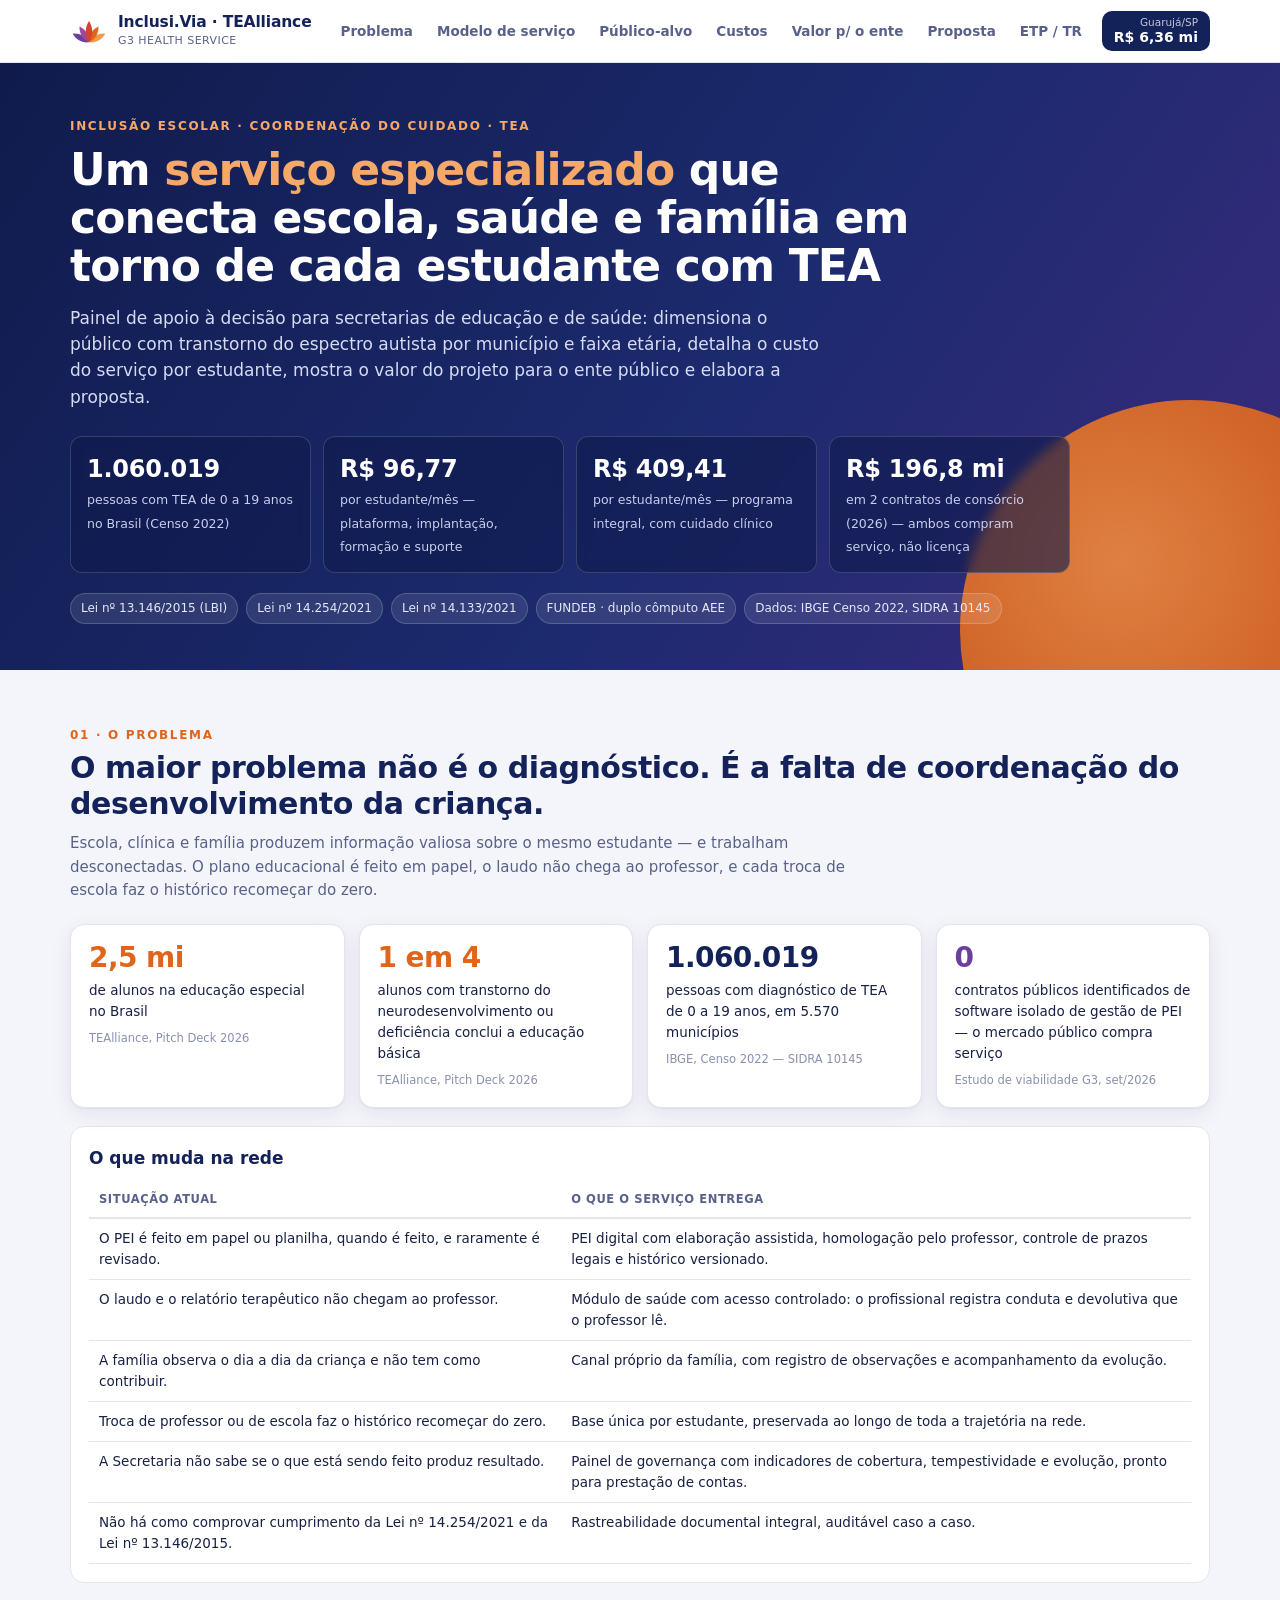
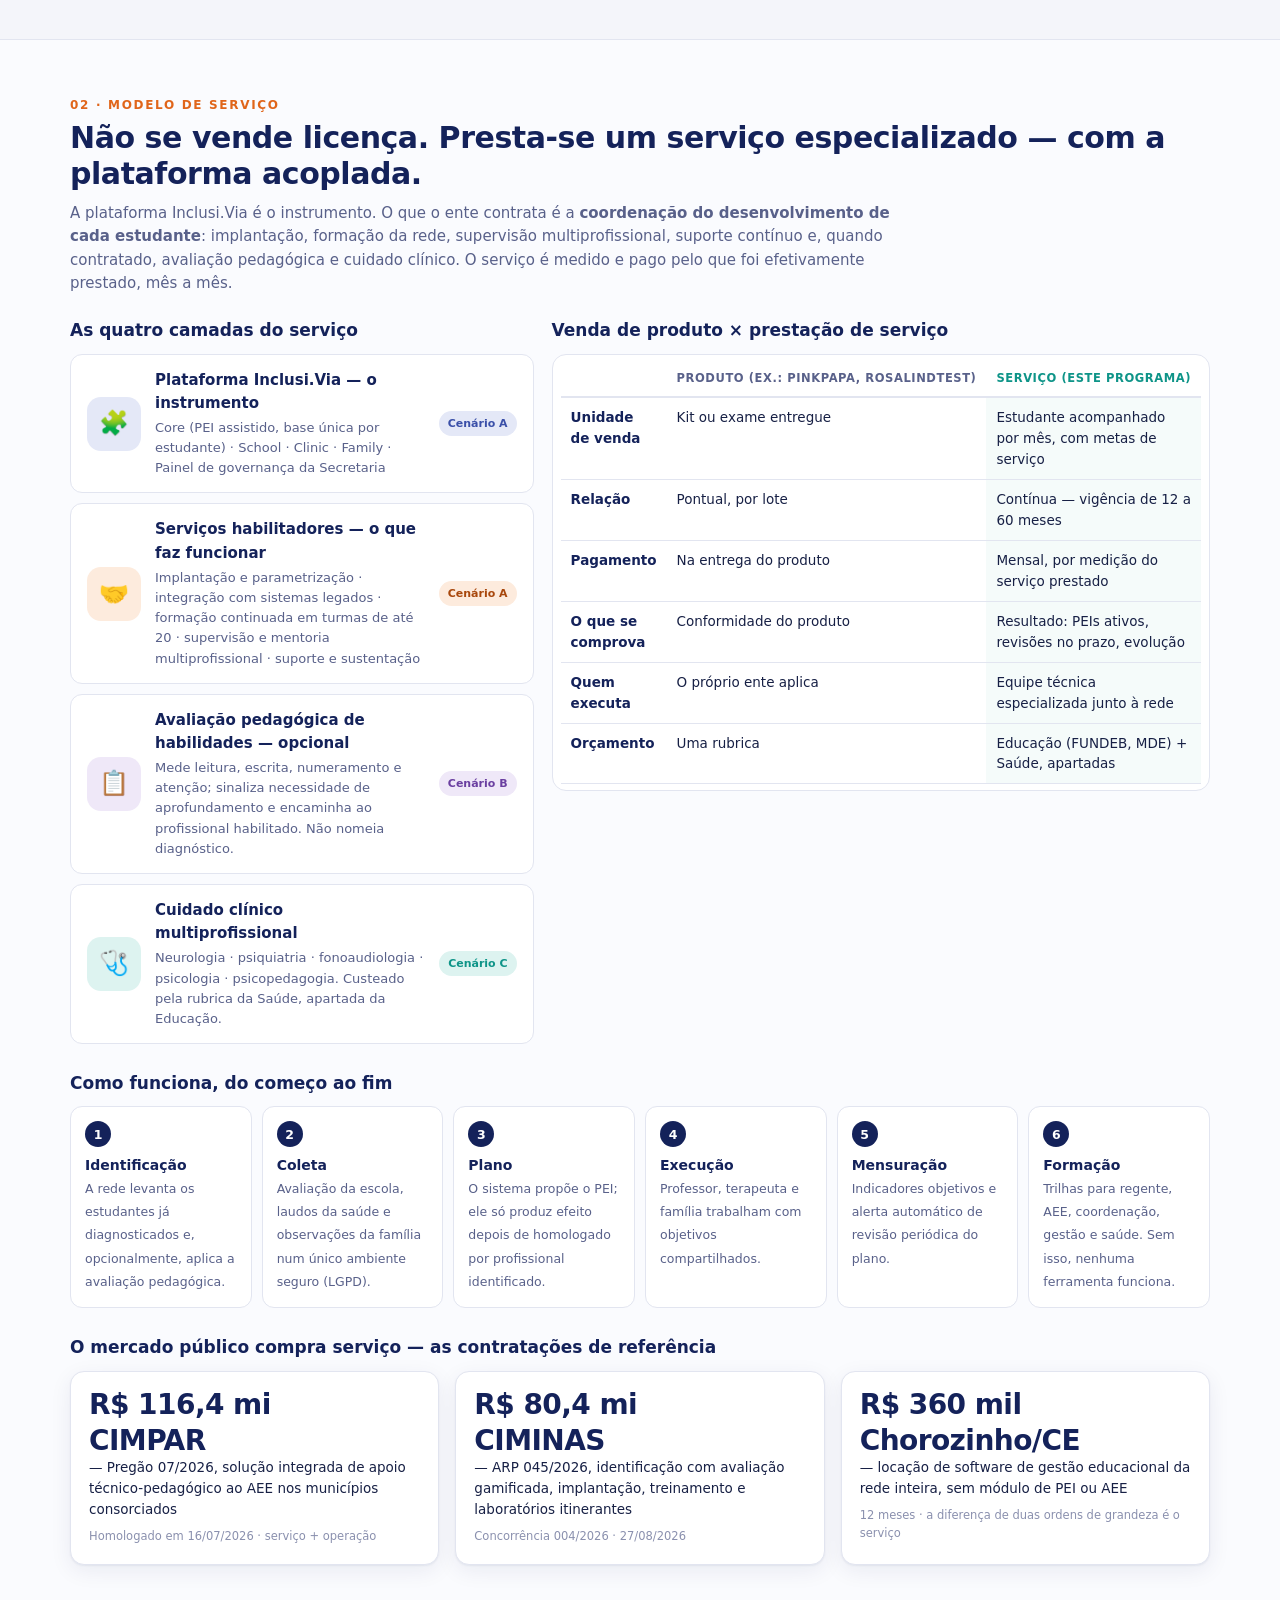
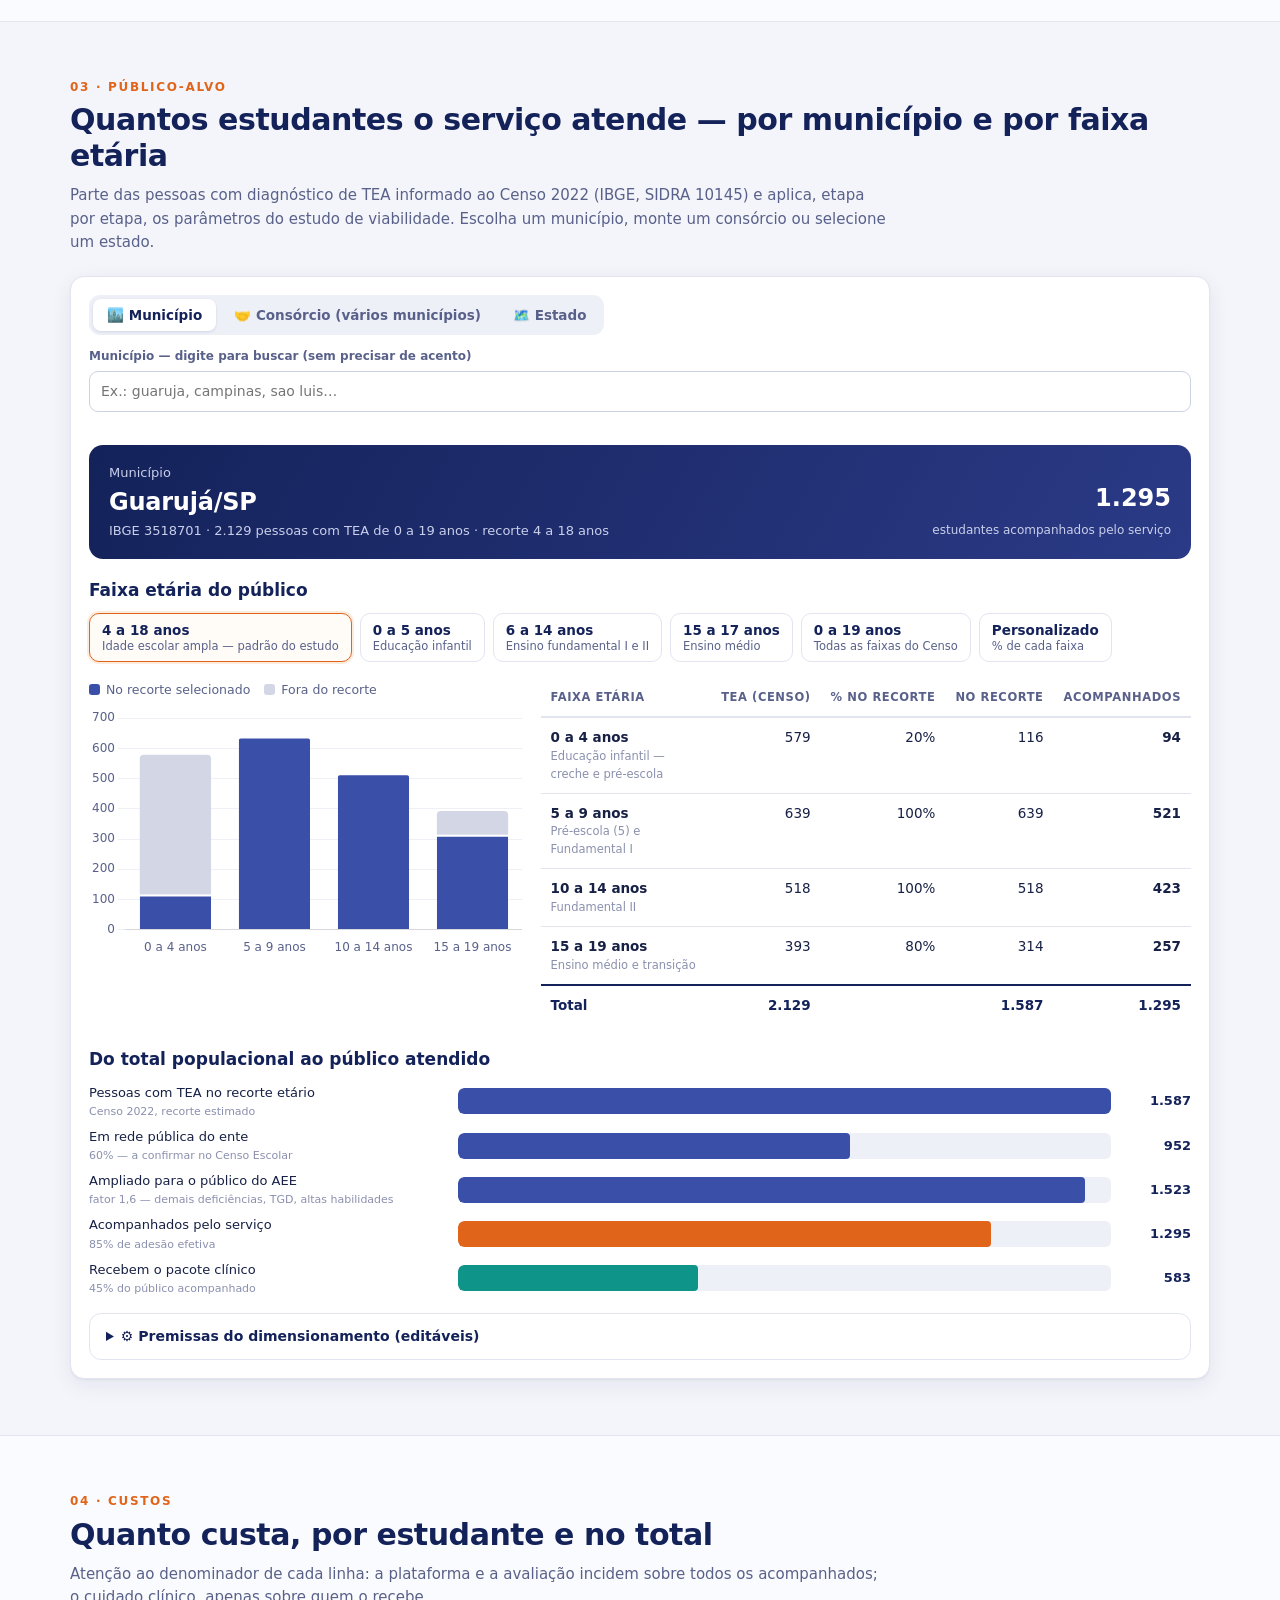
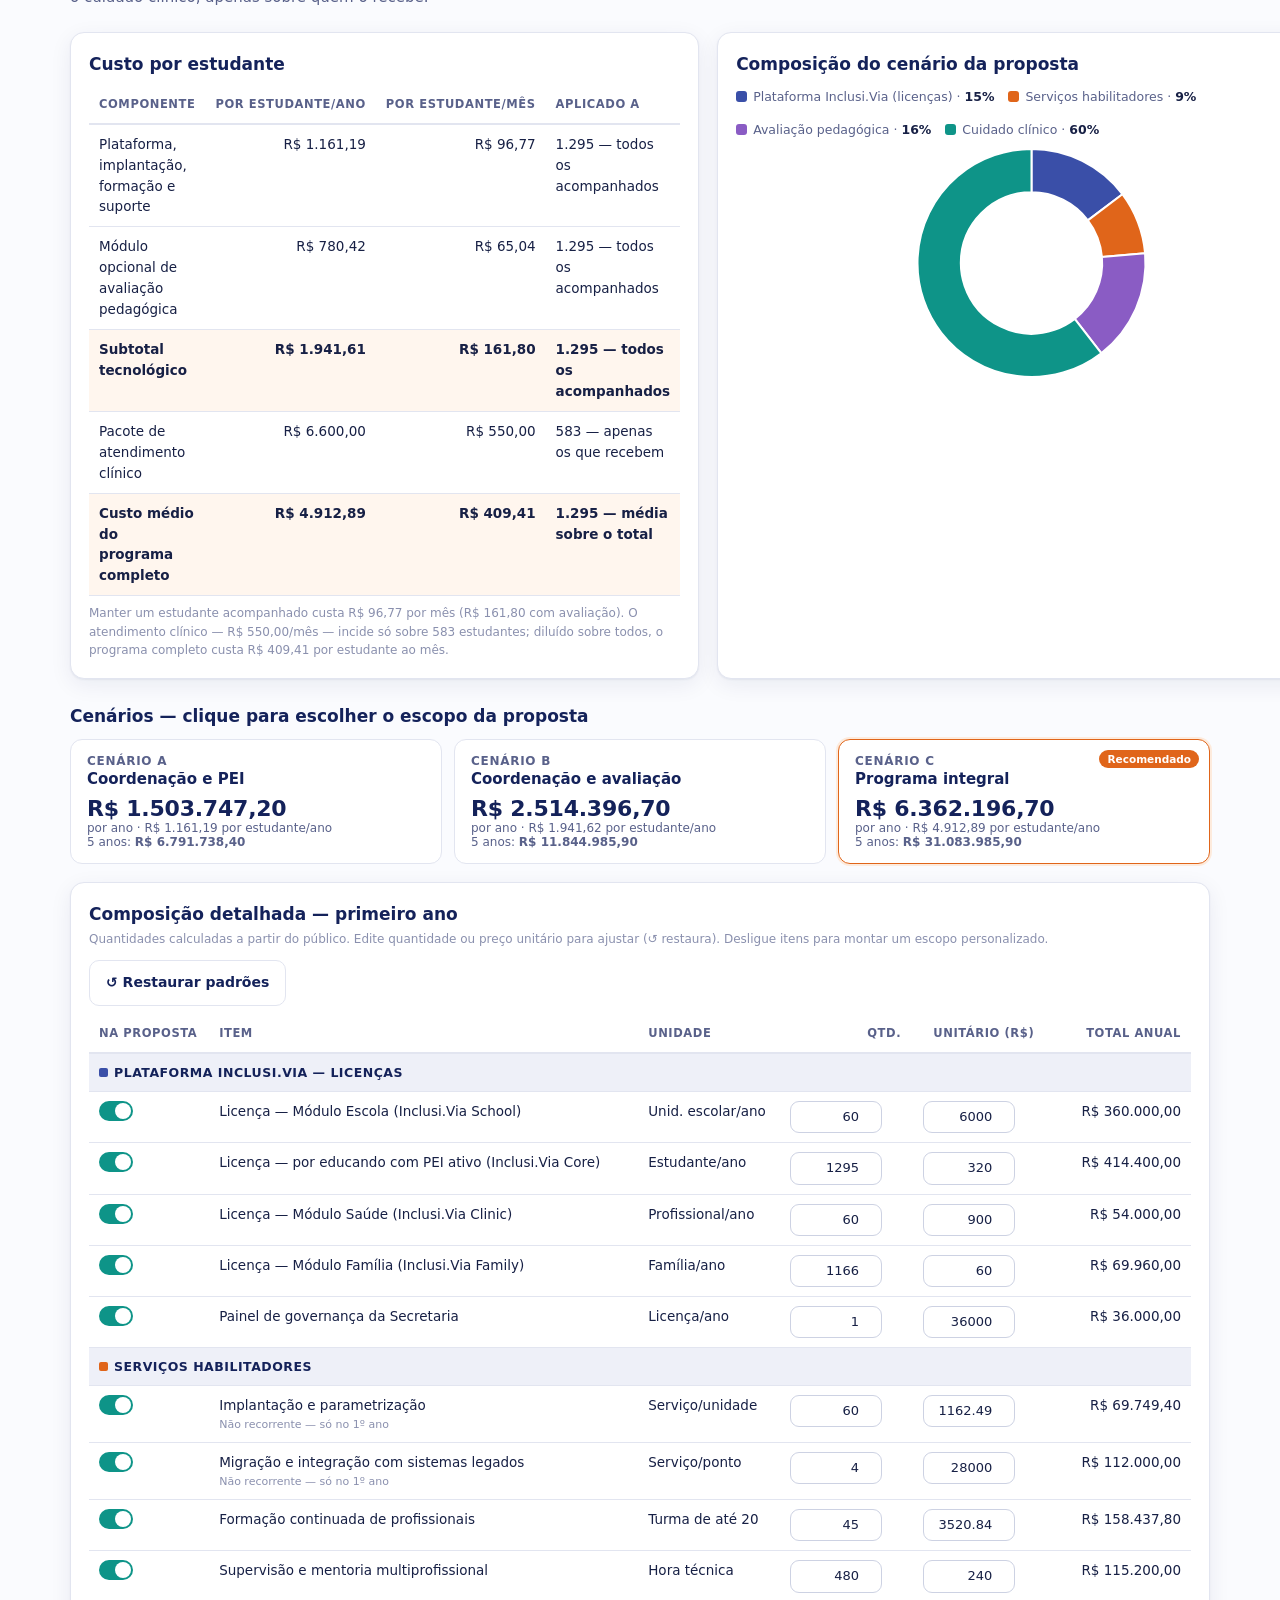
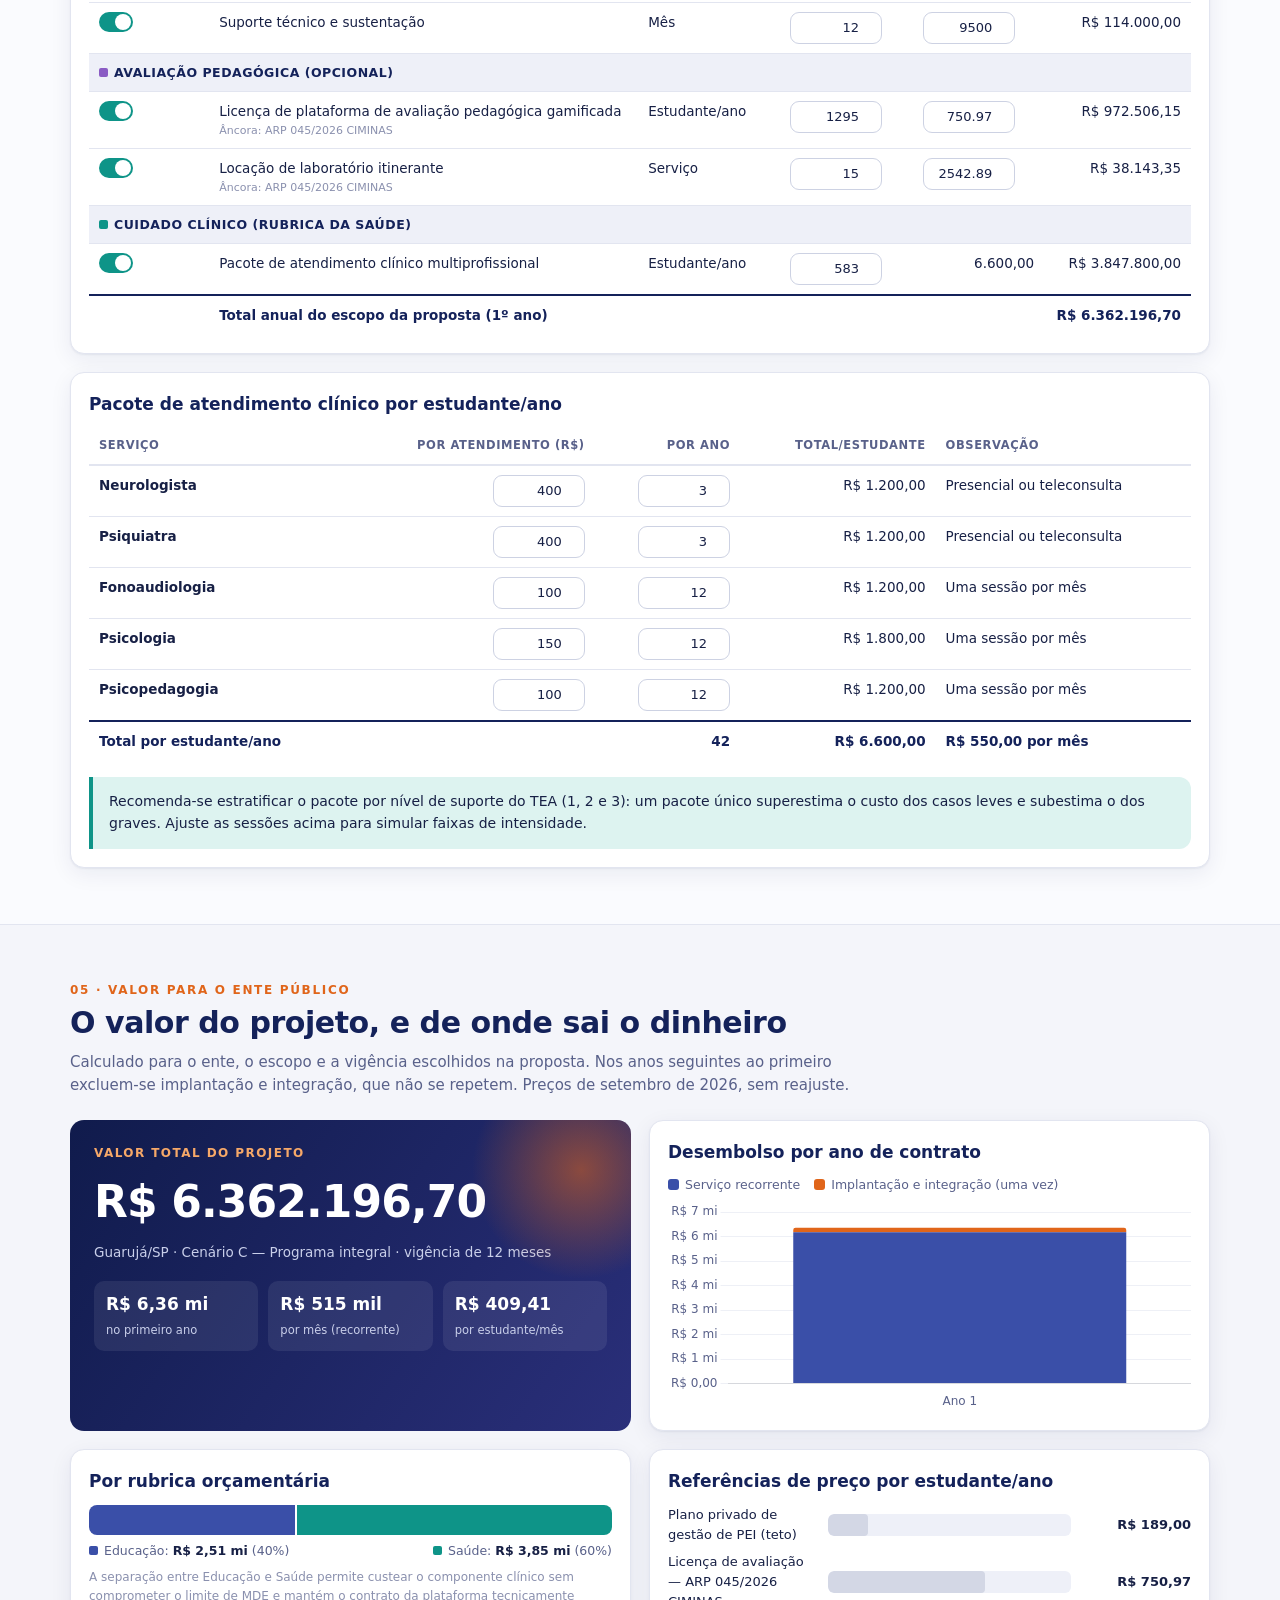
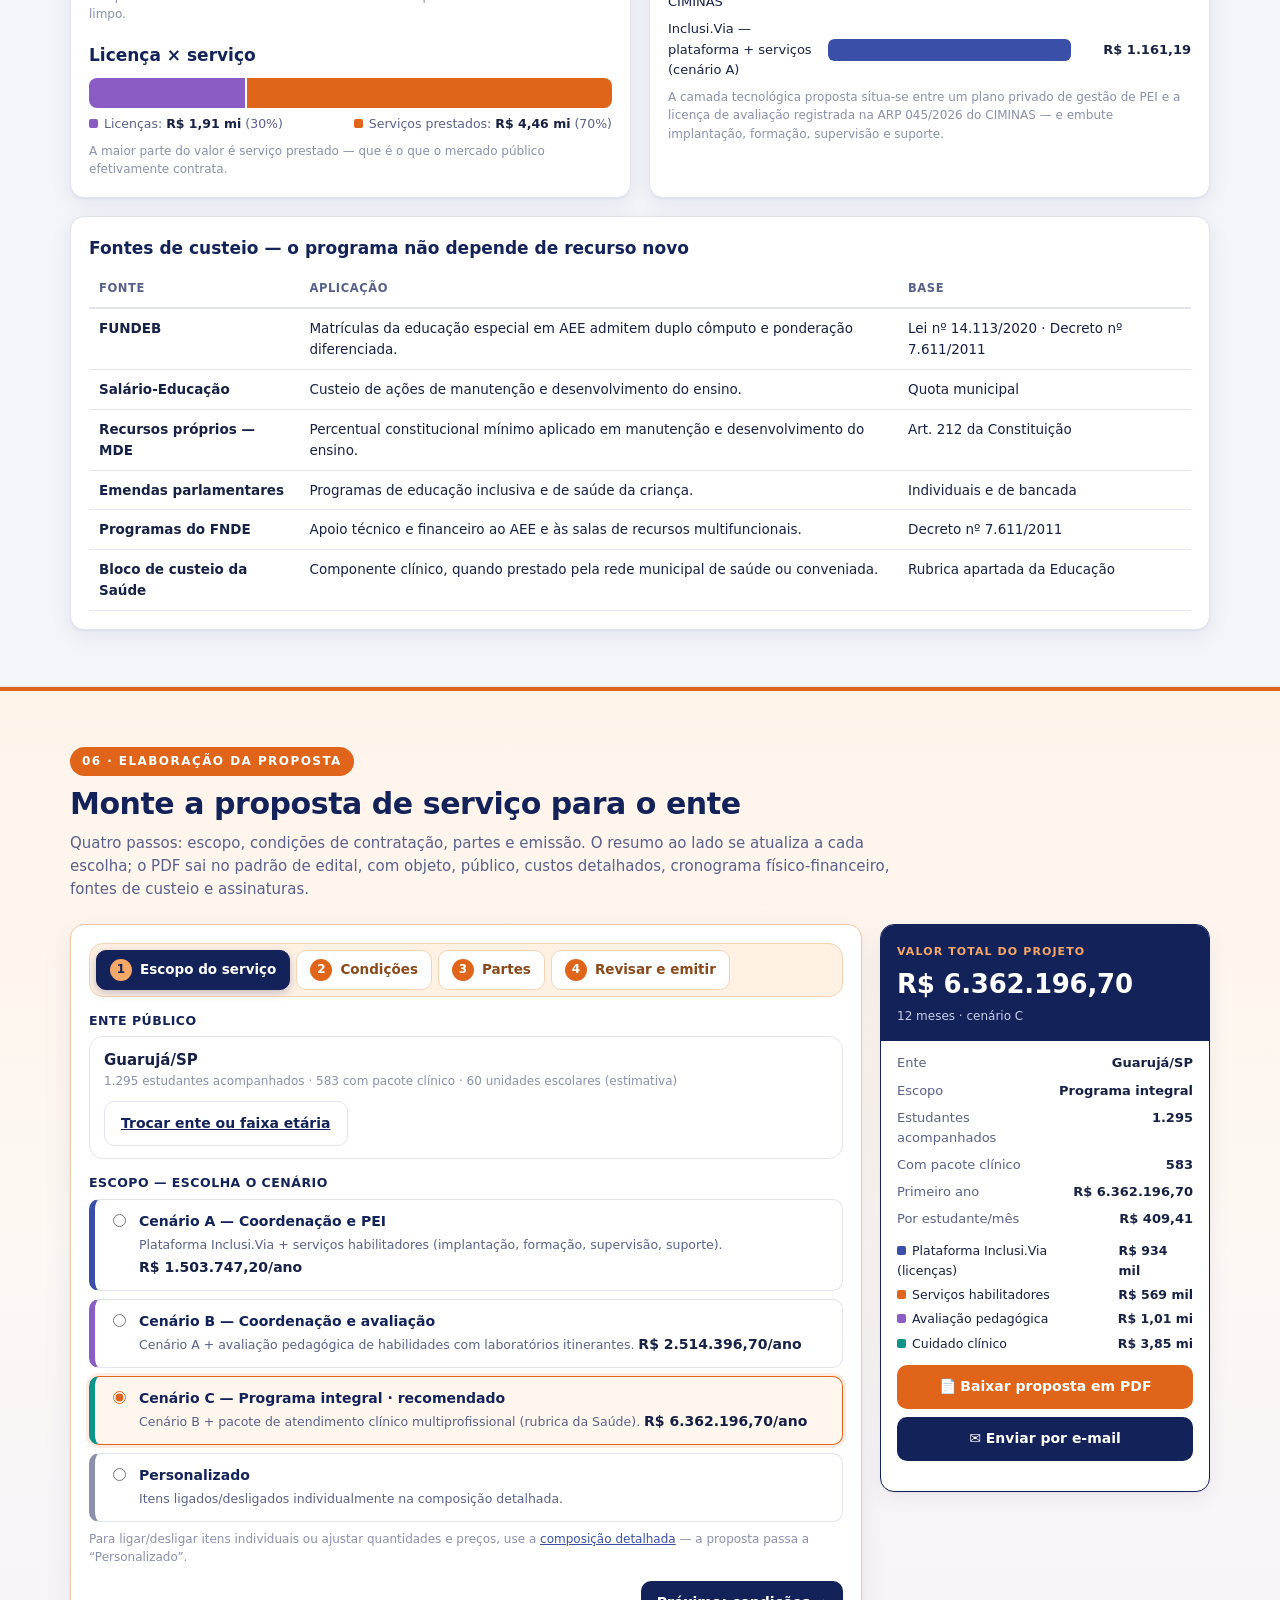
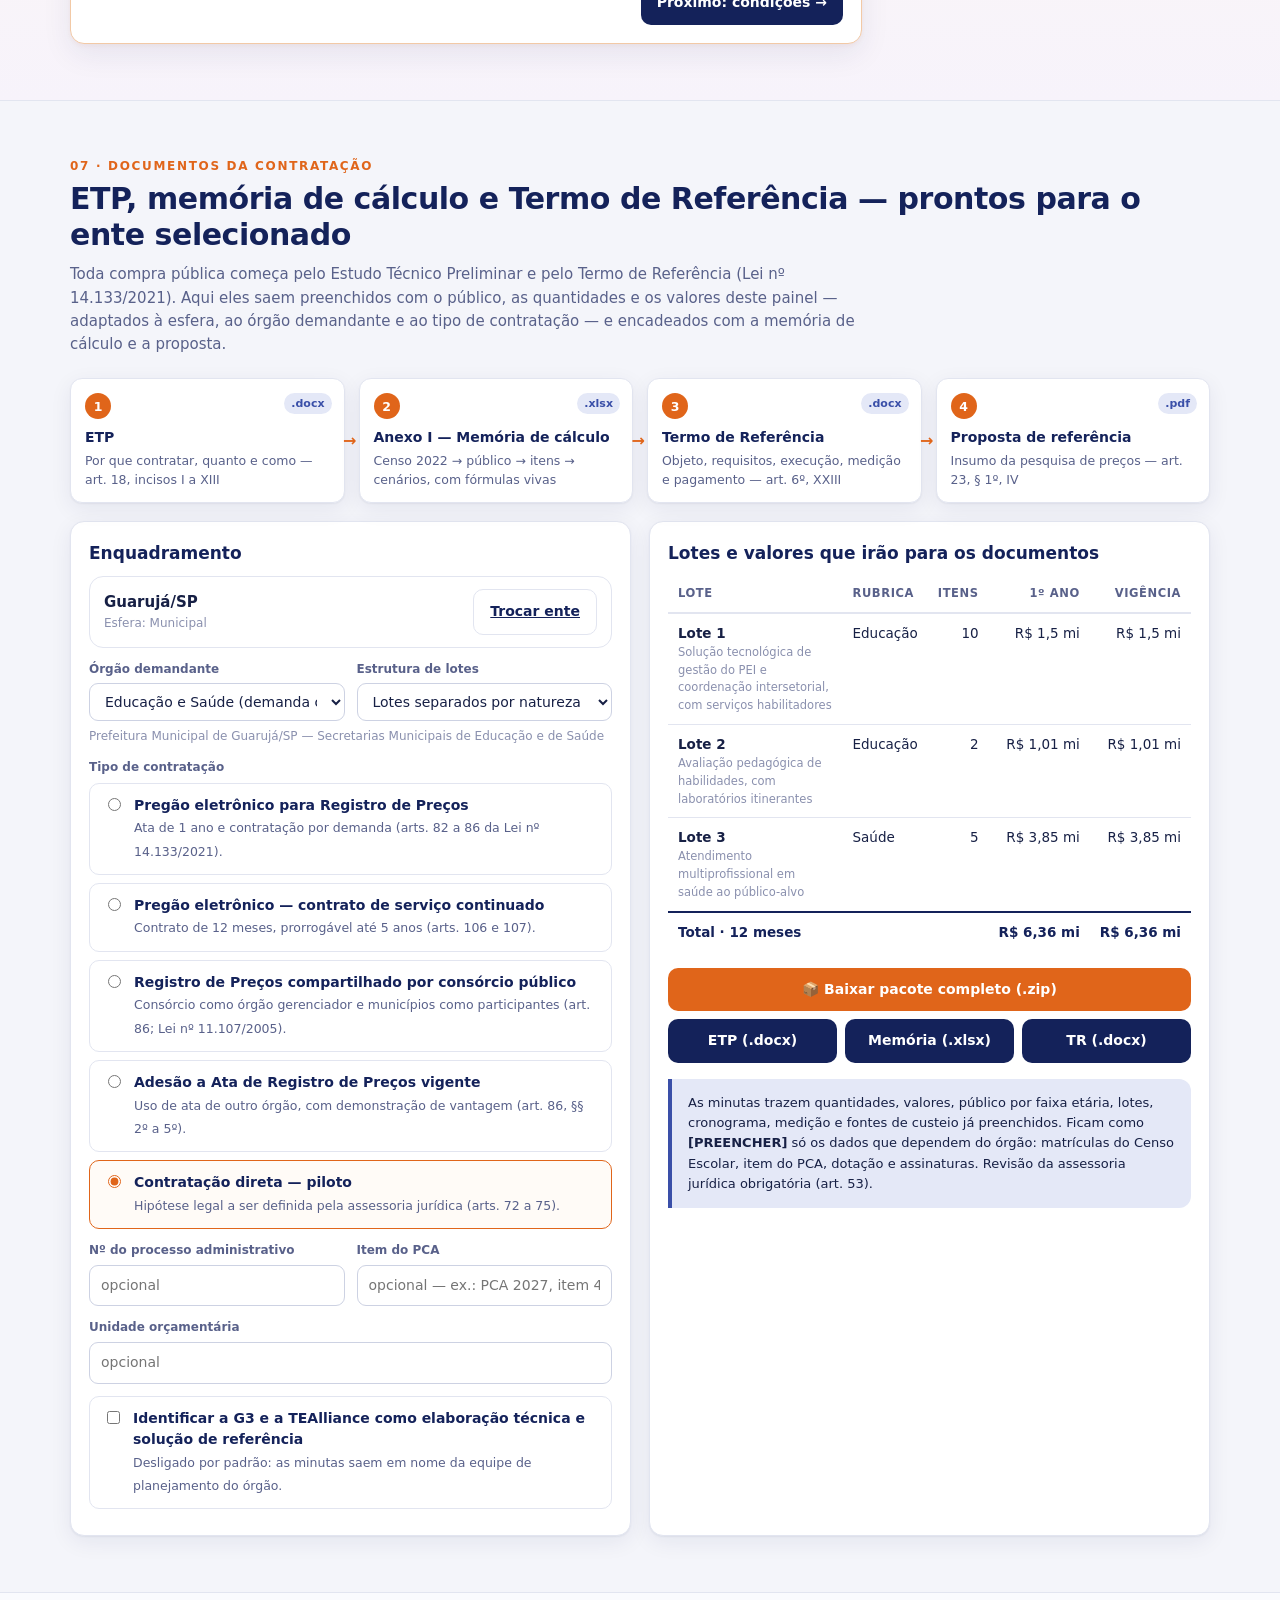
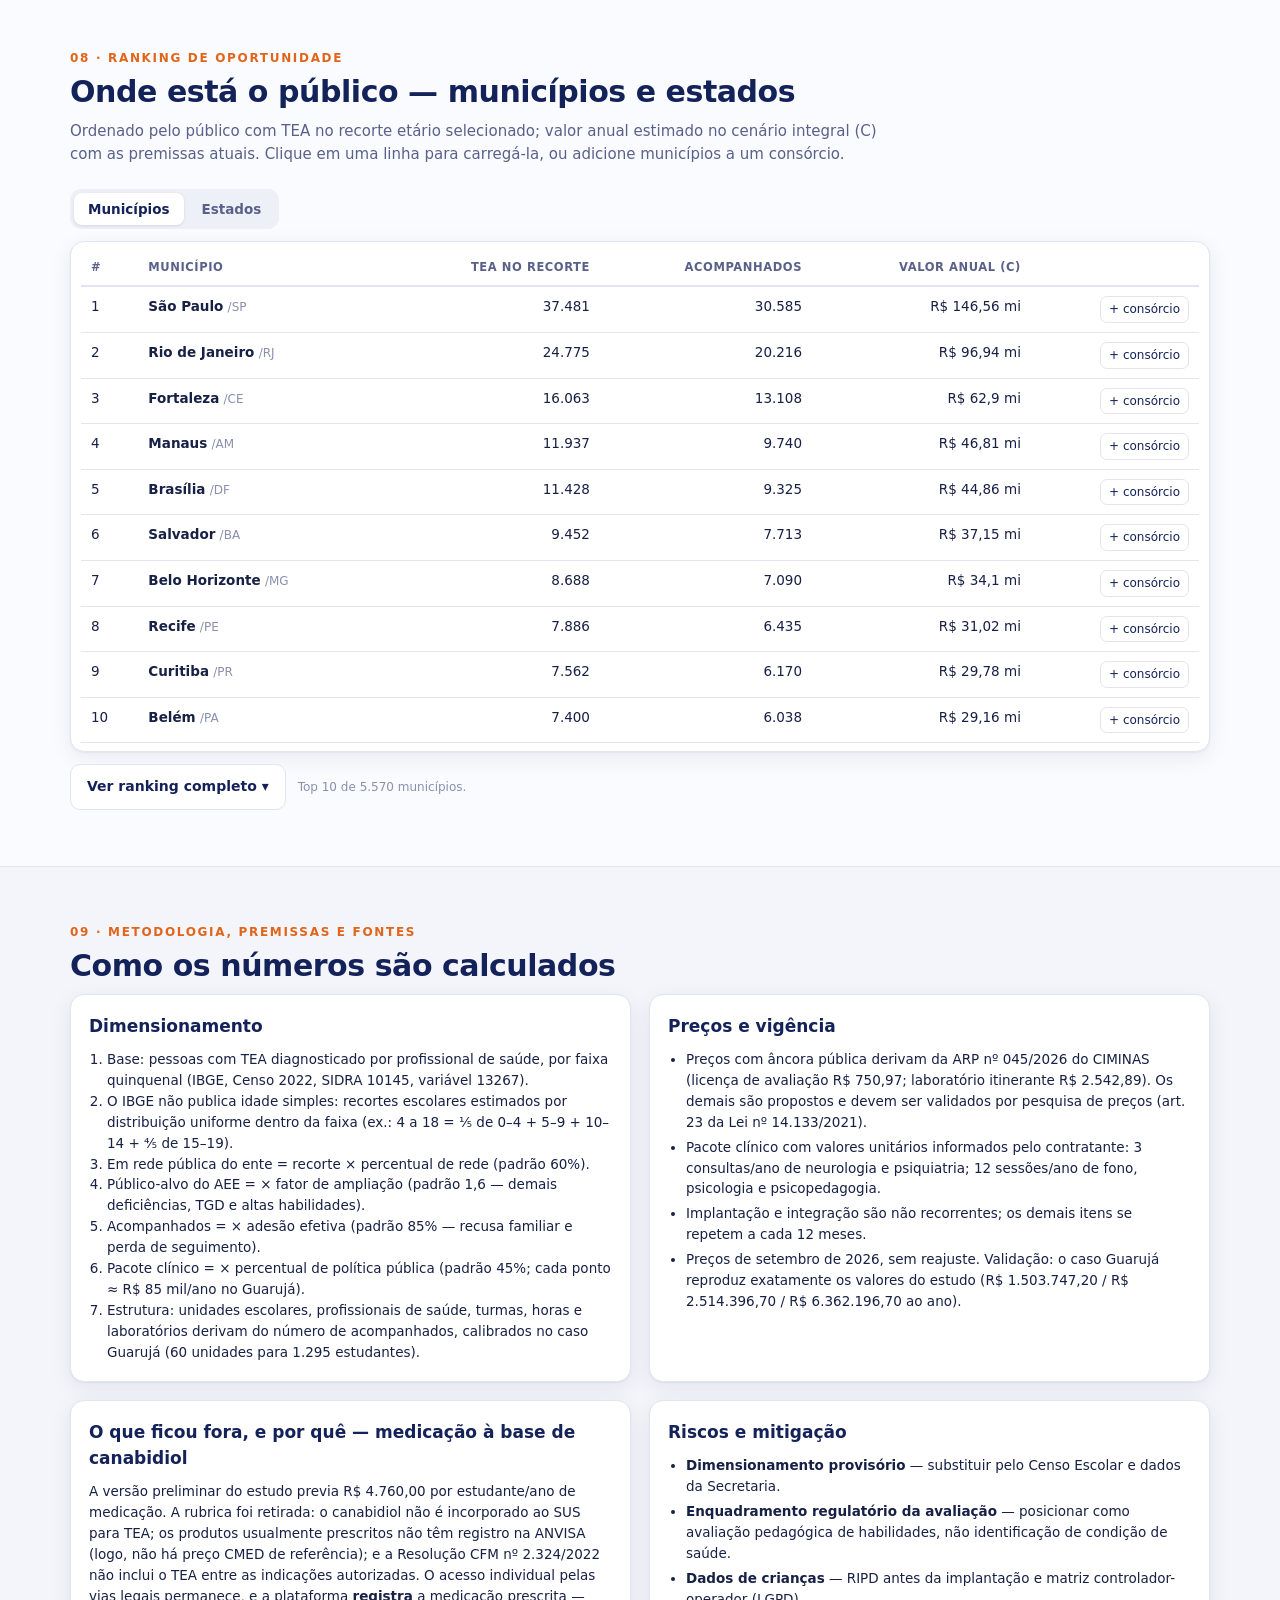
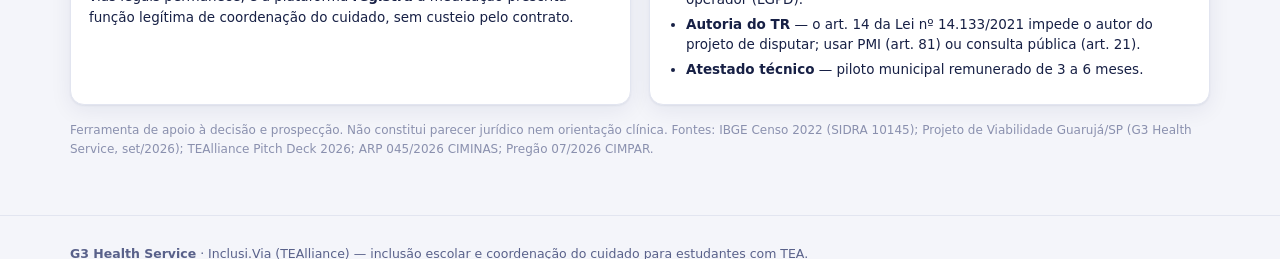
==== index.html @ a4c577fc "Módulo de proposta em destaque: fundo próprio, etapas em pílulas, campos e rótulos realçados, cenári" ====
<!DOCTYPE html>
<html lang="pt-BR">
<head>
<meta charset="utf-8">
<meta name="viewport" content="width=device-width, initial-scale=1">
<meta name="robots" content="noindex">
<title>Inclusi.Via · Inclusão Escolar e Coordenação do Cuidado (TEA) — G3 Health Service</title>
<meta name="description" content="Painel de apoio à decisão para secretarias de educação e saúde: dimensiona o público com TEA por município e faixa etária (Censo 2022), custeia o serviço especializado com plataforma Inclusi.Via e elabora a proposta ao ente público.">
<meta property="og:type" content="website">
<meta property="og:site_name" content="G3 Health Service · TEAlliance">
<meta property="og:title" content="Inclusão escolar e coordenação do cuidado (TEA) — Inclusi.Via">
<meta property="og:description" content="Público com TEA por município e faixa etária, custo do serviço por estudante, valor do projeto para o ente público e elaboração de proposta. G3 Health Service.">
<meta property="og:url" content="https://g3healthservice.github.io/inclusao-escolar-tea-inclusivia/">
<meta property="og:image" content="https://g3healthservice.github.io/inclusao-escolar-tea-inclusivia/og.png">
<meta property="og:image:width" content="1600">
<meta property="og:image:height" content="840">
<meta property="og:locale" content="pt_BR">
<meta name="twitter:card" content="summary_large_image">
<meta name="twitter:image" content="https://g3healthservice.github.io/inclusao-escolar-tea-inclusivia/og.png">
<style>
:root{
  --navy:#14225A; --navy2:#1F2E73; --ink:#172045; --muted:#59618A; --faint:#8A90AE;
  --bg:#F4F5FA; --card:#FFFFFF; --line:#E2E5F0; --soft:#EEF0F8;
  --orange:#E0651A; --orange-l:#FDEBDD; --purple:#6A3FA0; --purple-l:#EFE8F8;
  --teal:#0E9488; --teal-l:#DDF3F0; --blue:#3A4FA8; --blue-l:#E4E8F7;
  --red:#B42318; --green:#0F7B55;
  --c1:#3A4FA8; --c2:#E0651A; --c3:#8A5CC4; --c4:#0E9488; --cgray:#D3D7E5;
  --r:14px; --sh:0 1px 2px rgba(20,34,90,.06),0 6px 22px rgba(20,34,90,.07);
}
*{box-sizing:border-box}
html{scroll-behavior:smooth;scroll-padding-top:72px}
body{margin:0;background:var(--bg);color:var(--ink);font:15px/1.55 "Inter","Segoe UI",system-ui,-apple-system,Roboto,Helvetica,Arial,sans-serif;-webkit-font-smoothing:antialiased}
.wrap{max-width:1180px;margin:0 auto;padding:0 20px}
a{color:var(--blue)}
b,strong{font-weight:650}
.tnum{font-variant-numeric:tabular-nums}

/* nav */
.nav{position:sticky;top:0;z-index:50;background:rgba(255,255,255,.94);backdrop-filter:saturate(1.4) blur(8px);border-bottom:1px solid var(--line)}
.nav .wrap{display:flex;align-items:center;gap:18px;height:62px}
.brand{display:flex;align-items:center;gap:10px;text-decoration:none;color:var(--navy);flex-shrink:0}
.brand svg{width:38px;height:26px}
.brand .bt{line-height:1.1}
.brand .bt b{display:block;font-size:15.5px;letter-spacing:-.01em}
.brand .bt span{font-size:11px;color:var(--muted);letter-spacing:.04em;text-transform:uppercase}
.links{display:flex;gap:2px;flex:1;overflow-x:auto;scrollbar-width:none}
.links::-webkit-scrollbar{display:none}
.links a{padding:7px 11px;border-radius:9px;color:var(--muted);text-decoration:none;font-size:13.5px;font-weight:550;white-space:nowrap}
.links a:hover,.links a.on{background:var(--soft);color:var(--navy)}
.pill{flex-shrink:0;display:flex;flex-direction:column;align-items:flex-end;padding:5px 12px;border-radius:10px;background:var(--navy);color:#fff;text-decoration:none;line-height:1.2;max-width:260px}
.pill small{font-size:10.5px;opacity:.75;white-space:nowrap;overflow:hidden;text-overflow:ellipsis;max-width:236px}
.pill b{font-size:14px}

/* hero */
.hero{position:relative;overflow:hidden;background:linear-gradient(125deg,#101B4C 0%,#1C2A6E 55%,#3B2B7E 100%);color:#fff;padding:54px 0 46px}
.hero:after{content:"";position:absolute;right:-140px;bottom:-190px;width:460px;height:460px;border-radius:50%;background:radial-gradient(circle at 35% 35%,#F28A3C,#E0651A 55%,rgba(224,101,26,0) 72%);opacity:.9}
.hero .wrap{position:relative;z-index:1}
.eyebrow{font-size:12px;letter-spacing:.14em;text-transform:uppercase;font-weight:700;color:#F6A868}
.hero h1{font-size:clamp(28px,4.2vw,44px);line-height:1.1;letter-spacing:-.02em;margin:10px 0 14px;max-width:860px}
.hero h1 em{font-style:normal;color:#F6A868}
.hero p.lead{font-size:17px;max-width:760px;color:#D6DBF2;margin:0 0 26px}
.hkpis{display:grid;grid-template-columns:repeat(4,1fr);gap:12px;max-width:1000px}
.hk{background:rgba(16,27,76,.62);border:1px solid rgba(255,255,255,.16);border-radius:12px;padding:14px 16px;backdrop-filter:blur(6px)}
.hk b{display:block;font-size:24px;letter-spacing:-.01em}
.hk span{font-size:12.5px;color:#C9CFEA}
.tagline{margin-top:20px;display:inline-flex;gap:8px;flex-wrap:wrap}
.tagline span{font-size:12px;padding:5px 10px;border-radius:99px;background:rgba(255,255,255,.1);border:1px solid rgba(255,255,255,.18);color:#E6E9F7}

/* sections */
section{padding:56px 0;border-bottom:1px solid var(--line)}
section.alt{background:#FAFBFE}
.sh{font-size:12px;letter-spacing:.14em;text-transform:uppercase;font-weight:700;color:var(--orange)}
h2{font-size:clamp(22px,2.8vw,30px);line-height:1.2;letter-spacing:-.015em;margin:6px 0 10px;color:var(--navy)}
h3{font-size:17px;margin:0 0 10px;color:var(--navy)}
p.lead2{color:var(--muted);max-width:820px;margin:0 0 22px}
.grid2{display:grid;grid-template-columns:1fr 1fr;gap:18px}
.grid3{display:grid;grid-template-columns:repeat(3,1fr);gap:16px}
.g25{grid-template-columns:2fr 3fr}
.g32{grid-template-columns:3fr 2fr}
td small.et{display:block;color:var(--faint);font-size:11.5px;font-weight:400}
.grid4{display:grid;grid-template-columns:repeat(4,1fr);gap:14px}
.card{background:var(--card);border:1px solid var(--line);border-radius:var(--r);padding:18px;box-shadow:var(--sh)}
.card.flat{box-shadow:none}
.stat b{display:block;font-size:28px;letter-spacing:-.02em;color:var(--navy);line-height:1.1}
.stat .l{font-size:13.5px;color:var(--ink);margin-top:6px}
.stat .s{font-size:11.5px;color:var(--faint);margin-top:8px}
.stat.o b{color:var(--orange)} .stat.p b{color:var(--purple)} .stat.t b{color:var(--teal)}
.callout{border-left:4px solid var(--orange);background:var(--orange-l);padding:14px 16px;border-radius:0 12px 12px 0;font-size:14px;margin-top:16px}
.callout.blue{border-color:var(--blue);background:var(--blue-l)}
.callout.purple{border-color:var(--purple);background:var(--purple-l)}
.callout.teal{border-color:var(--teal);background:var(--teal-l)}
.note{font-size:12px;color:var(--faint);margin-top:8px}
.tscroll{overflow-x:auto;-webkit-overflow-scrolling:touch}
table{border-collapse:collapse;width:100%;font-size:13.5px}
th{text-align:left;font-size:11.5px;text-transform:uppercase;letter-spacing:.05em;color:var(--muted);font-weight:650;padding:9px 10px;border-bottom:2px solid var(--line);white-space:nowrap}
td{padding:9px 10px;border-bottom:1px solid var(--line);vertical-align:top}
td.n,th.n{text-align:right;font-variant-numeric:tabular-nums;white-space:nowrap}
tr.grp td{background:var(--soft);font-weight:700;color:var(--navy);font-size:12.5px;text-transform:uppercase;letter-spacing:.04em}
tr.tot td{font-weight:700;border-top:2px solid var(--navy);border-bottom:none;color:var(--navy)}
tr.sel td{background:#FFF6EE}
tr.off td{color:var(--faint)}
tr.off td .it-name{text-decoration:line-through;text-decoration-color:#C3C7D8}

/* flow & layers */
.layers{display:flex;flex-direction:column;gap:10px}
.layer{display:grid;grid-template-columns:54px 1fr auto;gap:14px;align-items:center;background:#fff;border:1px solid var(--line);border-radius:12px;padding:14px 16px}
.layer .ic{width:54px;height:54px;border-radius:14px;display:grid;place-items:center;font-size:24px}
.layer h4{margin:0 0 3px;font-size:15px;color:var(--navy)}
.layer p{margin:0;font-size:13px;color:var(--muted)}
.layer .tg{font-size:11px;font-weight:700;padding:4px 9px;border-radius:99px;white-space:nowrap}
.steps{display:grid;grid-template-columns:repeat(6,1fr);gap:10px;counter-reset:st}
.step{background:#fff;border:1px solid var(--line);border-radius:12px;padding:14px;position:relative}
.step:before{counter-increment:st;content:counter(st);display:grid;place-items:center;width:26px;height:26px;border-radius:50%;background:var(--navy);color:#fff;font-size:12.5px;font-weight:700;margin-bottom:8px}
.step b{display:block;color:var(--navy);font-size:14px}
.step span{font-size:12.5px;color:var(--muted)}
.vs td:first-child{font-weight:650;color:var(--navy);width:22%}
.vs td.srv{background:#F5FBFA}
.vs th.srv{color:var(--teal)}

/* selector */
.tabs{display:inline-flex;background:var(--soft);border-radius:11px;padding:4px;gap:4px;flex-wrap:wrap}
.tab{padding:8px 14px;border-radius:8px;cursor:pointer;font-size:13.5px;font-weight:600;color:var(--muted);user-select:none;border:none;background:none;font-family:inherit}
.tab.on{background:#fff;color:var(--navy);box-shadow:0 1px 3px rgba(20,34,90,.12)}
.fld{display:flex;flex-direction:column;gap:5px;flex:1;min-width:200px}
.fld label{font-size:12px;font-weight:650;color:var(--muted)}
input[type=text],input[type=number],input[type=email],select,textarea{font:inherit;font-size:14px;padding:9px 11px;border:1px solid #CDD2E3;border-radius:9px;background:#fff;color:var(--ink);width:100%}
input:focus,select:focus,textarea:focus{outline:2px solid #A9B4E6;border-color:var(--blue)}
.row{display:flex;gap:12px;flex-wrap:wrap;margin-top:12px}
.sug{position:absolute;left:0;right:0;top:100%;z-index:20;background:#fff;border:1px solid var(--line);border-radius:10px;box-shadow:var(--sh);margin-top:4px;overflow:hidden}
.sug div{padding:9px 12px;cursor:pointer;display:flex;justify-content:space-between;gap:10px;font-size:14px}
.sug div:hover,.sug div.hl{background:var(--soft)}
.sug small{color:var(--faint)}
.chips{display:flex;gap:6px;flex-wrap:wrap;margin-top:10px}
.chip{display:inline-flex;align-items:center;gap:6px;background:var(--blue-l);color:var(--navy);border-radius:99px;padding:5px 6px 5px 12px;font-size:13px;font-weight:550}
.chip button{border:none;background:#fff;color:var(--muted);width:20px;height:20px;border-radius:50%;cursor:pointer;font-size:12px;line-height:1}
.presets{display:flex;gap:8px;flex-wrap:wrap}
.pz{border:1px solid var(--line);background:#fff;border-radius:10px;padding:8px 12px;cursor:pointer;font-family:inherit;text-align:left;color:var(--ink)}
.pz b{display:block;font-size:13.5px;color:var(--navy)}
.pz span{font-size:11.5px;color:var(--muted)}
.pz.on{border-color:var(--orange);box-shadow:0 0 0 2px var(--orange-l);background:#FFFBF7}
.ente{display:flex;justify-content:space-between;align-items:flex-end;gap:16px;flex-wrap:wrap;background:linear-gradient(120deg,var(--navy),#2B3A86);color:#fff;border-radius:var(--r);padding:18px 20px;margin:18px 0}
.ente .nm{font-size:24px;font-weight:700;letter-spacing:-.01em}
.ente .mt{font-size:13px;color:#C9CFEA}
.ente .vv{text-align:right}
.ente .vv b{font-size:24px;display:block}
.ente .vv span{font-size:12px;color:#C9CFEA}
.funnel{display:flex;flex-direction:column;gap:7px}
.fr{display:grid;grid-template-columns:minmax(150px,1.1fr) 2fr 70px;gap:10px;align-items:center;font-size:13px}
.fr .bar{height:26px;background:var(--soft);border-radius:6px;overflow:hidden}
.fr .bar i{display:block;height:100%;border-radius:6px 4px 4px 6px;background:var(--c1)}
.fr .v{text-align:right;font-weight:700;font-variant-numeric:tabular-nums;color:var(--navy)}
.fr .k small{display:block;color:var(--faint);font-size:11px}
details.prem{margin-top:16px;background:#fff;border:1px solid var(--line);border-radius:12px}
details.prem summary{cursor:pointer;padding:12px 16px;font-weight:650;color:var(--navy);font-size:14px}
.pgrid{display:grid;grid-template-columns:repeat(4,1fr);gap:12px;padding:4px 16px 16px}
.pgrid .fld{min-width:0}
.chartbox{position:relative;height:250px}
.legend{display:flex;gap:14px;flex-wrap:wrap;font-size:12.5px;color:var(--muted);margin-bottom:8px}
.legend i{display:inline-block;width:11px;height:11px;border-radius:3px;margin-right:6px;vertical-align:-1px}

/* cost */
.qd td{font-variant-numeric:tabular-nums}
.qd tr.hl td{background:#FFF6EE;font-weight:700}
.scen{display:grid;grid-template-columns:repeat(3,1fr);gap:12px}
.sc{border:1px solid var(--line);border-radius:12px;padding:14px 16px;background:#fff;cursor:pointer;position:relative;text-align:left;font-family:inherit;color:var(--ink)}
.sc .t{font-size:12px;font-weight:700;letter-spacing:.06em;text-transform:uppercase;color:var(--muted)}
.sc h4{margin:2px 0 8px;font-size:15px;color:var(--navy)}
.sc .v{font-size:22px;font-weight:750;color:var(--navy);letter-spacing:-.01em}
.sc .s{font-size:12px;color:var(--muted)}
.sc.on{border-color:var(--orange);box-shadow:0 0 0 2px var(--orange-l)}
.sc .rec{position:absolute;top:10px;right:10px;font-size:10.5px;background:var(--orange);color:#fff;padding:3px 8px;border-radius:99px;font-weight:700}
.itab input{width:92px;padding:5px 7px;font-size:13px;text-align:right}
.itab input.ov{background:#FFF6EE;border-color:var(--orange)}
.itab .rs{border:none;background:none;color:var(--orange);cursor:pointer;font-size:13px;padding:0 4px;visibility:hidden}
.itab .rs.show{visibility:visible}
.itab .anc{display:block;font-size:11px;color:var(--faint)}
.sw{position:relative;display:inline-block;width:34px;height:20px}
.sw input{opacity:0;width:0;height:0}
.sw span{position:absolute;inset:0;background:#CDD2E3;border-radius:99px;cursor:pointer;transition:.15s}
.sw span:before{content:"";position:absolute;width:16px;height:16px;left:2px;top:2px;background:#fff;border-radius:50%;transition:.15s}
.sw input:checked+span{background:var(--teal)}
.sw input:checked+span:before{transform:translateX(14px)}
.dot{display:inline-block;width:9px;height:9px;border-radius:2px;margin-right:6px;vertical-align:0}

/* value */
.big{background:linear-gradient(125deg,#101B4C,#2A2F7A);color:#fff;border-radius:var(--r);padding:24px;position:relative;overflow:hidden}
.big:after{content:"";position:absolute;right:-60px;top:-60px;width:220px;height:220px;border-radius:50%;background:radial-gradient(circle,#E0651A 0%,rgba(224,101,26,0) 70%);opacity:.55}
.big .k{font-size:12px;letter-spacing:.12em;text-transform:uppercase;color:#F6A868;font-weight:700}
.big .v{font-size:clamp(30px,4vw,44px);font-weight:800;letter-spacing:-.02em;margin:6px 0}
.big .d{font-size:13.5px;color:#C9CFEA}
.big .mini{display:grid;grid-template-columns:repeat(3,1fr);gap:10px;margin-top:18px;position:relative;z-index:1}
.big .mini div{background:rgba(255,255,255,.08);border-radius:10px;padding:10px 12px}
.big .mini b{display:block;font-size:17px}
.big .mini span{font-size:11.5px;color:#C9CFEA}
.split{margin-top:6px}
.split .sb{display:flex;height:30px;border-radius:8px;overflow:hidden;gap:2px;background:#fff}
.split .sb i{display:block;height:100%}
.split .sl{display:flex;justify-content:space-between;font-size:12.5px;color:var(--muted);margin-top:6px;gap:10px}
.split .sl b{color:var(--ink)}
.hbars .hb{display:grid;grid-template-columns:minmax(150px,1.2fr) 2fr 110px;gap:10px;align-items:center;font-size:13px;margin:7px 0}
.hbars .hb .bar{height:22px;background:var(--soft);border-radius:6px;overflow:hidden}
.hbars .hb .bar i{display:block;height:100%;background:var(--cgray);border-radius:6px 4px 4px 6px}
.hbars .hb.us .bar i{background:var(--c1)}
.hbars .hb .v{text-align:right;font-weight:700;font-variant-numeric:tabular-nums}

/* proposal */
.prop{display:grid;grid-template-columns:1fr 330px;gap:18px;align-items:start}
.ptabs{display:flex;gap:6px;flex-wrap:wrap;margin-bottom:14px}
.ptab{display:flex;align-items:center;gap:8px;border:1px solid var(--line);background:#fff;border-radius:10px;padding:8px 13px;cursor:pointer;font:inherit;font-size:13.5px;font-weight:600;color:var(--muted)}
.ptab i{font-style:normal;display:grid;place-items:center;width:22px;height:22px;border-radius:50%;background:var(--soft);font-size:12px;color:var(--navy)}
.ptab.on{border-color:var(--navy);color:var(--navy)}
.ptab.on i{background:var(--navy);color:#fff}
.pane{display:none}
.pane.on{display:block}
.opt{display:flex;gap:10px;align-items:flex-start;border:1px solid var(--line);border-radius:10px;padding:11px 13px;margin-bottom:8px;cursor:pointer;background:#fff}
.opt input{margin-top:3px;accent-color:var(--orange)}
.opt b{display:block;font-size:14px;color:var(--navy)}
.opt span{font-size:12.5px;color:var(--muted)}
.opt.on{border-color:var(--orange);background:#FFFBF7}
.qchips{display:flex;gap:6px;flex-wrap:wrap;margin-top:6px}
.qchips button{border:1px solid var(--line);background:#fff;border-radius:8px;padding:5px 10px;cursor:pointer;font:inherit;font-size:12.5px;color:var(--muted)}
.qchips button.on{border-color:var(--navy);color:var(--navy);font-weight:650}
.aside{position:sticky;top:78px}
.sum{background:#fff;border:1px solid var(--line);border-radius:var(--r);box-shadow:var(--sh);overflow:hidden}
.sum .hd{background:var(--navy);color:#fff;padding:14px 16px}
.sum .hd small{font-size:11px;letter-spacing:.1em;text-transform:uppercase;color:#F6A868;font-weight:700}
.sum .hd b{display:block;font-size:26px;letter-spacing:-.01em;margin-top:2px}
.sum .hd span{font-size:12px;color:#C9CFEA}
.sum dl{margin:0;padding:12px 16px;display:grid;grid-template-columns:1fr auto;gap:7px 10px;font-size:13px}
.sum dt{color:var(--muted)}
.sum dd{margin:0;text-align:right;font-weight:650;font-variant-numeric:tabular-nums}
.sum .ly{padding:0 16px 12px;display:flex;flex-direction:column;gap:5px}
.sum .ly div{font-size:12.5px;display:flex;justify-content:space-between;gap:8px}
.sum .ly div.off{color:var(--faint);text-decoration:line-through}
.btn{display:inline-flex;align-items:center;justify-content:center;gap:8px;border:none;border-radius:10px;padding:11px 16px;background:var(--orange);color:#fff;font:inherit;font-weight:700;font-size:14px;cursor:pointer}
.btn:hover{filter:brightness(1.05)}
.btn.sec{background:var(--navy)}
.btn.ghost{background:#fff;color:var(--navy);border:1px solid var(--line)}
.btn:disabled{opacity:.6;cursor:wait}
.btns{display:flex;flex-direction:column;gap:8px;padding:0 16px 16px}
#mailStatus{font-size:12.5px;font-weight:600;padding:0 16px 14px;display:block}
.navbtn{display:flex;justify-content:space-between;margin-top:14px}

/* ranking */
.rank tr{cursor:pointer}
.rank tr:hover td{background:#F8F9FD}
.rank td .mini{border:1px solid var(--line);background:#fff;border-radius:7px;padding:3px 8px;font:inherit;font-size:12px;cursor:pointer;color:var(--navy)}
.rscroll{max-height:none}
.rscroll.open{max-height:480px;overflow:auto}
.rscroll.open thead th{position:sticky;top:0;background:#fff;z-index:1}

/* módulo de proposta em destaque */
#proposta{background:linear-gradient(180deg,#FFF4EA 0%,#FDF8F3 55%,#F7F3FB 100%);border-top:4px solid var(--orange)}
#proposta .sh{display:inline-block;background:var(--orange);color:#fff;padding:5px 12px;border-radius:99px;letter-spacing:.12em}
#proposta h2{margin-top:10px}
#proposta .prop>.card{border:1.5px solid #F2C9A6;box-shadow:0 2px 4px rgba(224,101,26,.06),0 10px 30px rgba(20,34,90,.08)}
#proposta .ptabs{background:#FFF1E4;border:1px solid #F6D3B5;border-radius:14px;padding:6px;gap:6px}
#proposta .ptab{background:#fff;border:1.5px solid #F6D3B5;color:#8A4A1C;font-weight:650}
#proposta .ptab i{background:var(--orange);color:#fff}
#proposta .ptab:hover{border-color:var(--orange)}
#proposta .ptab.on{background:var(--navy);border-color:var(--navy);color:#fff;box-shadow:0 3px 10px rgba(20,34,90,.25)}
#proposta .ptab.on i{background:#F6A868;color:var(--navy)}
#proposta .fld label{color:var(--navy);font-weight:750;font-size:12.5px;text-transform:uppercase;letter-spacing:.04em}
#proposta input[type=text],#proposta input[type=number],#proposta input[type=email],#proposta select{background:#F5F7FF;border:1.5px solid #B9C3E6;color:var(--ink);font-weight:500}
#proposta input:focus,#proposta select:focus{background:#fff;border-color:var(--orange);outline:3px solid rgba(224,101,26,.22)}
#proposta h3{display:flex;align-items:center;gap:8px}
#proposta h3:before{content:"";width:4px;height:18px;border-radius:2px;background:var(--orange)}
#proposta .opt{border-width:1.5px;border-left-width:6px}
#proposta #pScen .opt:nth-child(1){border-left-color:var(--c1)}
#proposta #pScen .opt:nth-child(2){border-left-color:var(--c3)}
#proposta #pScen .opt:nth-child(3){border-left-color:var(--c4)}
#proposta #pScen .opt:nth-child(4){border-left-color:#8A90AE}
#proposta #pCanal .opt{border-left-color:#B9C3E6}
#proposta .opt.on{border-color:var(--orange);border-left-color:var(--orange);background:#FFF6EE;box-shadow:0 0 0 3px rgba(224,101,26,.12)}
#proposta .sum{border:1.5px solid var(--navy)}
.chain{display:grid;grid-template-columns:repeat(4,1fr);gap:14px}
.ch{position:relative;background:#fff;border:1px solid var(--line);border-radius:12px;padding:14px 14px 12px;box-shadow:var(--sh)}
.ch i{font-style:normal;display:grid;place-items:center;width:26px;height:26px;border-radius:50%;background:var(--orange);color:#fff;font-size:12.5px;font-weight:700;margin-bottom:8px}
.ch b{display:block;color:var(--navy);font-size:14px}
.ch span{font-size:12.5px;color:var(--muted);display:block;margin-top:2px}
.ch em{font-style:normal;position:absolute;top:14px;right:12px;font-size:11px;font-weight:700;color:var(--blue);background:var(--blue-l);padding:2px 7px;border-radius:99px}
.ch:not(:last-child):after{content:"→";position:absolute;right:-13px;top:50%;transform:translateY(-50%);color:var(--orange);font-weight:800;font-size:16px;z-index:1}
@media (max-width:980px){.chain{grid-template-columns:1fr 1fr}.ch:nth-child(2):after{display:none}}
@media (max-width:560px){.chain{grid-template-columns:1fr}.ch:after{display:none}}
.foot{padding:28px 20px 40px;font-size:12.5px;color:var(--muted)}
ul.clean{padding-left:18px;margin:6px 0}
ul.clean li{margin:4px 0;font-size:13.5px}

@media (max-width:980px){
  .prop{grid-template-columns:1fr}
  .aside{position:static}
  .steps{grid-template-columns:repeat(3,1fr)}
  .pgrid{grid-template-columns:repeat(2,1fr)}
}
@media (max-width:760px){
  .wrap{padding:0 16px}
  .hkpis,.grid4{grid-template-columns:1fr 1fr}
  .grid2,.grid3,.scen{grid-template-columns:1fr}
  .steps{grid-template-columns:1fr 1fr}
  .links{display:none}
  .pill{margin-left:auto}
  .big .mini{grid-template-columns:1fr}
  .fr{grid-template-columns:1fr 1.3fr 58px}
  .hbars .hb{grid-template-columns:1fr 1fr 90px}
  .layer{grid-template-columns:44px 1fr}
  .layer .ic{width:44px;height:44px;font-size:20px}
  .layer .tg{grid-column:2;justify-self:start}
  .ente .vv{text-align:left}
}
@media print{.nav,.aside .btns{display:none}}
</style>
</head>
<body>

<header class="nav"><div class="wrap">
  <a class="brand" href="#top" aria-label="Inclusi.Via — início">
    <svg viewBox="0 0 64 42" aria-hidden="true"><g transform="translate(32,40)">
      <path d="M0 0C-7-10-6-22 0-31C6-22 7-10 0 0Z" transform="rotate(-62)" fill="#6A3FA0"/>
      <path d="M0 0C-7-10-6-22 0-31C6-22 7-10 0 0Z" transform="rotate(62)" fill="#F29A4A"/>
      <path d="M0 0C-7-10-6-22 0-31C6-22 7-10 0 0Z" transform="rotate(-31)" fill="#A0479A"/>
      <path d="M0 0C-7-10-6-22 0-31C6-22 7-10 0 0Z" transform="rotate(31)" fill="#E0651A"/>
      <path d="M0 0C-8-11-7-25 0-36C7-25 8-11 0 0Z" fill="#D2452A"/>
    </g></svg>
    <span class="bt"><b>Inclusi.Via · TEAlliance</b><span>G3 Health Service</span></span>
  </a>
  <nav class="links" id="links">
    <a href="#problema">Problema</a><a href="#servico">Modelo de serviço</a><a href="#publico">Público-alvo</a><a href="#custos">Custos</a><a href="#valor">Valor p/ o ente</a><a href="#proposta">Proposta</a><a href="#documentos">ETP / TR</a><a href="#ranking">Ranking</a><a href="#metodo">Metodologia</a>
  </nav>
  <a class="pill" href="#valor"><small id="pillEnte">—</small><b id="pillVal">—</b></a>
</div></header>

<div class="hero" id="top"><div class="wrap">
  <div class="eyebrow">Inclusão escolar · Coordenação do cuidado · TEA</div>
  <h1>Um <em>serviço especializado</em> que conecta escola, saúde e família em torno de cada estudante com TEA</h1>
  <p class="lead">Painel de apoio à decisão para secretarias de educação e de saúde: dimensiona o público com transtorno do espectro autista por município e faixa etária, detalha o custo do serviço por estudante, mostra o valor do projeto para o ente público e elabora a proposta.</p>
  <div class="hkpis">
    <div class="hk"><b class="tnum">1.060.019</b><span>pessoas com TEA de 0 a 19 anos no Brasil (Censo 2022)</span></div>
    <div class="hk"><b class="tnum">R$ 96,77</b><span>por estudante/mês — plataforma, implantação, formação e suporte</span></div>
    <div class="hk"><b class="tnum">R$ 409,41</b><span>por estudante/mês — programa integral, com cuidado clínico</span></div>
    <div class="hk"><b class="tnum">R$ 196,8 mi</b><span>em 2 contratos de consórcio (2026) — ambos compram serviço, não licença</span></div>
  </div>
  <div class="tagline"><span>Lei nº 13.146/2015 (LBI)</span><span>Lei nº 14.254/2021</span><span>Lei nº 14.133/2021</span><span>FUNDEB · duplo cômputo AEE</span><span>Dados: IBGE Censo 2022, SIDRA 10145</span></div>
</div></div>

<!-- 01 PROBLEMA -->
<section id="problema"><div class="wrap">
  <div class="sh">01 · O problema</div>
  <h2>O maior problema não é o diagnóstico. É a falta de coordenação do desenvolvimento da criança.</h2>
  <p class="lead2">Escola, clínica e família produzem informação valiosa sobre o mesmo estudante — e trabalham desconectadas. O plano educacional é feito em papel, o laudo não chega ao professor, e cada troca de escola faz o histórico recomeçar do zero.</p>
  <div class="grid4">
    <div class="card stat o"><b class="tnum">2,5 mi</b><div class="l">de alunos na educação especial no Brasil</div><div class="s">TEAlliance, Pitch Deck 2026</div></div>
    <div class="card stat o"><b>1 em 4</b><div class="l">alunos com transtorno do neurodesenvolvimento ou deficiência conclui a educação básica</div><div class="s">TEAlliance, Pitch Deck 2026</div></div>
    <div class="card stat"><b class="tnum">1.060.019</b><div class="l">pessoas com diagnóstico de TEA de 0 a 19 anos, em 5.570 municípios</div><div class="s">IBGE, Censo 2022 — SIDRA 10145</div></div>
    <div class="card stat p"><b>0</b><div class="l">contratos públicos identificados de software isolado de gestão de PEI — o mercado público compra serviço</div><div class="s">Estudo de viabilidade G3, set/2026</div></div>
  </div>
  <div class="card flat" style="margin-top:18px">
    <h3>O que muda na rede</h3>
    <div class="tscroll"><table>
      <thead><tr><th>Situação atual</th><th>O que o serviço entrega</th></tr></thead>
      <tbody>
        <tr><td>O PEI é feito em papel ou planilha, quando é feito, e raramente é revisado.</td><td>PEI digital com elaboração assistida, homologação pelo professor, controle de prazos legais e histórico versionado.</td></tr>
        <tr><td>O laudo e o relatório terapêutico não chegam ao professor.</td><td>Módulo de saúde com acesso controlado: o profissional registra conduta e devolutiva que o professor lê.</td></tr>
        <tr><td>A família observa o dia a dia da criança e não tem como contribuir.</td><td>Canal próprio da família, com registro de observações e acompanhamento da evolução.</td></tr>
        <tr><td>Troca de professor ou de escola faz o histórico recomeçar do zero.</td><td>Base única por estudante, preservada ao longo de toda a trajetória na rede.</td></tr>
        <tr><td>A Secretaria não sabe se o que está sendo feito produz resultado.</td><td>Painel de governança com indicadores de cobertura, tempestividade e evolução, pronto para prestação de contas.</td></tr>
        <tr><td>Não há como comprovar cumprimento da Lei nº 14.254/2021 e da Lei nº 13.146/2015.</td><td>Rastreabilidade documental integral, auditável caso a caso.</td></tr>
      </tbody>
    </table></div>
  </div>
</div></section>

<!-- 02 SERVIÇO -->
<section class="alt" id="servico"><div class="wrap">
  <div class="sh">02 · Modelo de serviço</div>
  <h2>Não se vende licença. Presta-se um serviço especializado — com a plataforma acoplada.</h2>
  <p class="lead2">A plataforma Inclusi.Via é o instrumento. O que o ente contrata é a <b>coordenação do desenvolvimento de cada estudante</b>: implantação, formação da rede, supervisão multiprofissional, suporte contínuo e, quando contratado, avaliação pedagógica e cuidado clínico. O serviço é medido e pago pelo que foi efetivamente prestado, mês a mês.</p>

  <div class="grid2">
    <div>
      <h3>As quatro camadas do serviço</h3>
      <div class="layers">
        <div class="layer"><div class="ic" style="background:var(--blue-l)">🧩</div><div><h4>Plataforma Inclusi.Via — o instrumento</h4><p>Core (PEI assistido, base única por estudante) · School · Clinic · Family · Painel de governança da Secretaria</p></div><span class="tg" style="background:var(--blue-l);color:var(--c1)">Cenário A</span></div>
        <div class="layer"><div class="ic" style="background:var(--orange-l)">🤝</div><div><h4>Serviços habilitadores — o que faz funcionar</h4><p>Implantação e parametrização · integração com sistemas legados · formação continuada em turmas de até 20 · supervisão e mentoria multiprofissional · suporte e sustentação</p></div><span class="tg" style="background:var(--orange-l);color:#A8470C">Cenário A</span></div>
        <div class="layer"><div class="ic" style="background:var(--purple-l)">📋</div><div><h4>Avaliação pedagógica de habilidades — opcional</h4><p>Mede leitura, escrita, numeramento e atenção; sinaliza necessidade de aprofundamento e encaminha ao profissional habilitado. Não nomeia diagnóstico.</p></div><span class="tg" style="background:var(--purple-l);color:var(--purple)">Cenário B</span></div>
        <div class="layer"><div class="ic" style="background:var(--teal-l)">🩺</div><div><h4>Cuidado clínico multiprofissional</h4><p>Neurologia · psiquiatria · fonoaudiologia · psicologia · psicopedagogia. Custeado pela rubrica da Saúde, apartada da Educação.</p></div><span class="tg" style="background:var(--teal-l);color:var(--teal)">Cenário C</span></div>
      </div>
    </div>
    <div>
      <h3>Venda de produto × prestação de serviço</h3>
      <div class="card flat" style="padding:6px 8px">
      <div class="tscroll"><table class="vs">
        <thead><tr><th></th><th>Produto (ex.: PinkPapa, RosalindTest)</th><th class="srv">Serviço (este programa)</th></tr></thead>
        <tbody>
          <tr><td>Unidade de venda</td><td>Kit ou exame entregue</td><td class="srv">Estudante acompanhado por mês, com metas de serviço</td></tr>
          <tr><td>Relação</td><td>Pontual, por lote</td><td class="srv">Contínua — vigência de 12 a 60 meses</td></tr>
          <tr><td>Pagamento</td><td>Na entrega do produto</td><td class="srv">Mensal, por medição do serviço prestado</td></tr>
          <tr><td>O que se comprova</td><td>Conformidade do produto</td><td class="srv">Resultado: PEIs ativos, revisões no prazo, evolução</td></tr>
          <tr><td>Quem executa</td><td>O próprio ente aplica</td><td class="srv">Equipe técnica especializada junto à rede</td></tr>
          <tr><td>Orçamento</td><td>Uma rubrica</td><td class="srv">Educação (FUNDEB, MDE) + Saúde, apartadas</td></tr>
        </tbody>
      </table></div>
      </div>
    </div>
  </div>

  <h3 style="margin-top:26px">Como funciona, do começo ao fim</h3>
  <div class="steps">
    <div class="step"><b>Identificação</b><span>A rede levanta os estudantes já diagnosticados e, opcionalmente, aplica a avaliação pedagógica.</span></div>
    <div class="step"><b>Coleta</b><span>Avaliação da escola, laudos da saúde e observações da família num único ambiente seguro (LGPD).</span></div>
    <div class="step"><b>Plano</b><span>O sistema propõe o PEI; ele só produz efeito depois de homologado por profissional identificado.</span></div>
    <div class="step"><b>Execução</b><span>Professor, terapeuta e família trabalham com objetivos compartilhados.</span></div>
    <div class="step"><b>Mensuração</b><span>Indicadores objetivos e alerta automático de revisão periódica do plano.</span></div>
    <div class="step"><b>Formação</b><span>Trilhas para regente, AEE, coordenação, gestão e saúde. Sem isso, nenhuma ferramenta funciona.</span></div>
  </div>

  <h3 style="margin-top:26px">O mercado público compra serviço — as contratações de referência</h3>
  <div class="grid3">
    <div class="card stat"><b class="tnum">R$ 116,4 mi</b><div class="l"><b>CIMPAR</b> — Pregão 07/2026, solução integrada de apoio técnico-pedagógico ao AEE nos municípios consorciados</div><div class="s">Homologado em 16/07/2026 · serviço + operação</div></div>
    <div class="card stat"><b class="tnum">R$ 80,4 mi</b><div class="l"><b>CIMINAS</b> — ARP 045/2026, identificação com avaliação gamificada, implantação, treinamento e laboratórios itinerantes</div><div class="s">Concorrência 004/2026 · 27/08/2026</div></div>
    <div class="card stat"><b class="tnum">R$ 360 mil</b><div class="l"><b>Chorozinho/CE</b> — locação de software de gestão educacional da rede inteira, sem módulo de PEI ou AEE</div><div class="s">12 meses · a diferença de duas ordens de grandeza é o serviço</div></div>
  </div>
</div></section>

<!-- 03 PÚBLICO -->
<section id="publico"><div class="wrap">
  <div class="sh">03 · Público-alvo</div>
  <h2>Quantos estudantes o serviço atende — por município e por faixa etária</h2>
  <p class="lead2">Parte das pessoas com diagnóstico de TEA informado ao Censo 2022 (IBGE, SIDRA 10145) e aplica, etapa por etapa, os parâmetros do estudo de viabilidade. Escolha um município, monte um consórcio ou selecione um estado.</p>

  <div class="card">
    <div class="tabs" role="tablist">
      <button class="tab on" id="t-mun" onclick="setTipo('mun')">🏙️ Município</button>
      <button class="tab" id="t-cons" onclick="setTipo('cons')">🤝 Consórcio (vários municípios)</button>
      <button class="tab" id="t-uf" onclick="setTipo('uf')">🗺️ Estado</button>
    </div>
    <div class="row" id="r-busca">
      <div class="fld" style="position:relative">
        <label id="lblBusca">Município — digite para buscar (sem precisar de acento)</label>
        <input type="text" id="busca" placeholder="Ex.: guaruja, campinas, sao luis…" autocomplete="off" oninput="onBusca()" onkeydown="navSug(event)">
        <div id="sug"></div>
      </div>
      <div class="fld" id="f-cons" style="display:none;max-width:360px">
        <label>Nome do consórcio (entra na proposta)</label>
        <input type="text" id="consNome" placeholder="Ex.: Consórcio Intermunicipal da Baixada Santista" oninput="S.consNome=this.value;update()">
      </div>
    </div>
    <div class="chips" id="chips"></div>
    <div class="row" id="r-uf" style="display:none">
      <div class="fld" style="max-width:380px">
        <label>Estado — soma de todos os municípios da UF</label>
        <select id="selUF" onchange="S.uf=this.value;resetOv();update()"></select>
      </div>
    </div>

    <div class="ente">
      <div><div class="mt" id="enteTipo">Município</div><div class="nm" id="enteNome">—</div><div class="mt" id="enteMeta">—</div></div>
      <div class="vv"><b class="tnum" id="enteAcomp">—</b><span>estudantes acompanhados pelo serviço</span></div>
    </div>
    <div class="callout blue" id="capHint" style="display:none;margin:-6px 0 16px;font-size:13.5px"></div>

    <h3>Faixa etária do público</h3>
    <div class="presets" id="presets"></div>
    <div class="row" id="custom" style="display:none"></div>

    <div class="grid2 g25" style="margin-top:18px">
      <div>
        <div class="legend"><span><i style="background:var(--c1)"></i>No recorte selecionado</span><span><i style="background:var(--cgray)"></i>Fora do recorte</span></div>
        <div class="chartbox"><canvas id="chFaixa" aria-label="Pessoas com TEA por faixa etária"></canvas></div>
      </div>
      <div class="tscroll"><table id="tbFaixa"></table></div>
    </div>

    <h3 style="margin-top:22px">Do total populacional ao público atendido</h3>
    <div class="funnel" id="funnel"></div>
    <details class="prem" id="prem"><summary>⚙️ Premissas do dimensionamento (editáveis)</summary><div class="pgrid" id="pgrid"></div>
      <div class="note" style="padding:0 16px 14px">Os parâmetros de rede, de ampliação e de estrutura escolar são provisórios e devem ser substituídos pelos dados do Censo Escolar e da Secretaria antes de uso externo. Dimensionamento inflado é a causa mais comum de impugnação e glosa.</div>
    </details>
  </div>
</div></section>

<!-- 04 CUSTOS -->
<section class="alt" id="custos"><div class="wrap">
  <div class="sh">04 · Custos</div>
  <h2>Quanto custa, por estudante e no total</h2>
  <p class="lead2">Atenção ao denominador de cada linha: a plataforma e a avaliação incidem sobre todos os acompanhados; o cuidado clínico, apenas sobre quem o recebe.</p>

  <div class="grid2 g32">
    <div class="card">
      <h3>Custo por estudante</h3>
      <div class="tscroll"><table class="qd" id="tbQuadro"></table></div>
      <div class="note" id="quadroNote"></div>
    </div>
    <div class="card">
      <h3>Composição do cenário da proposta</h3>
      <div class="legend" id="compLegend"></div>
      <div class="chartbox" style="height:230px"><canvas id="chComp" aria-label="Composição do custo anual"></canvas></div>
    </div>
  </div>

  <h3 style="margin-top:24px">Cenários — clique para escolher o escopo da proposta</h3>
  <div class="scen" id="scen"></div>

  <div class="card" style="margin-top:18px">
    <div style="display:flex;justify-content:space-between;align-items:flex-end;gap:12px;flex-wrap:wrap">
      <div><h3 style="margin:0">Composição detalhada — primeiro ano</h3><div class="note" style="margin-top:2px">Quantidades calculadas a partir do público. Edite quantidade ou preço unitário para ajustar (↺ restaura). Desligue itens para montar um escopo personalizado.</div></div>
      <button class="btn ghost" onclick="resetOv(true);update()">↺ Restaurar padrões</button>
    </div>
    <div class="tscroll" style="margin-top:10px"><table class="itab" id="tbItens"></table></div>
  </div>

  <div class="card" style="margin-top:18px">
    <h3>Pacote de atendimento clínico por estudante/ano</h3>
    <div class="tscroll"><table class="itab" id="tbPac"></table></div>
    <div class="callout teal">Recomenda-se estratificar o pacote por nível de suporte do TEA (1, 2 e 3): um pacote único superestima o custo dos casos leves e subestima o dos graves. Ajuste as sessões acima para simular faixas de intensidade.</div>
  </div>
</div></section>

<!-- 05 VALOR -->
<section id="valor"><div class="wrap">
  <div class="sh">05 · Valor para o ente público</div>
  <h2>O valor do projeto, e de onde sai o dinheiro</h2>
  <p class="lead2">Calculado para o ente, o escopo e a vigência escolhidos na proposta. Nos anos seguintes ao primeiro excluem-se implantação e integração, que não se repetem. Preços de setembro de 2026, sem reajuste.</p>

  <div class="grid2">
    <div class="big">
      <div class="k">Valor total do projeto</div>
      <div class="v tnum" id="vTotal">—</div>
      <div class="d" id="vDesc">—</div>
      <div class="mini">
        <div><b class="tnum" id="vAno">—</b><span>no primeiro ano</span></div>
        <div><b class="tnum" id="vMes">—</b><span>por mês (recorrente)</span></div>
        <div><b class="tnum" id="vEst">—</b><span>por estudante/mês</span></div>
      </div>
    </div>
    <div class="card">
      <h3>Desembolso por ano de contrato</h3>
      <div class="legend"><span><i style="background:var(--c1)"></i>Serviço recorrente</span><span><i style="background:var(--c2)"></i>Implantação e integração (uma vez)</span></div>
      <div class="chartbox" style="height:210px"><canvas id="chAnos" aria-label="Desembolso por ano"></canvas></div>
    </div>
  </div>

  <div class="grid2" style="margin-top:18px">
    <div class="card">
      <h3>Por rubrica orçamentária</h3>
      <div class="split" id="spRub"></div>
      <div class="note">A separação entre Educação e Saúde permite custear o componente clínico sem comprometer o limite de MDE e mantém o contrato da plataforma tecnicamente limpo.</div>
      <h3 style="margin-top:18px">Licença × serviço</h3>
      <div class="split" id="spSrv"></div>
      <div class="note">A maior parte do valor é serviço prestado — que é o que o mercado público efetivamente contrata.</div>
    </div>
    <div class="card">
      <h3>Referências de preço por estudante/ano</h3>
      <div class="hbars" id="bench"></div>
      <div class="note">A camada tecnológica proposta situa-se entre um plano privado de gestão de PEI e a licença de avaliação registrada na ARP 045/2026 do CIMINAS — e embute implantação, formação, supervisão e suporte.</div>
    </div>
  </div>

  <div class="card" style="margin-top:18px">
    <h3>Fontes de custeio — o programa não depende de recurso novo</h3>
    <div class="tscroll"><table>
      <thead><tr><th>Fonte</th><th>Aplicação</th><th>Base</th></tr></thead>
      <tbody>
        <tr><td><b>FUNDEB</b></td><td>Matrículas da educação especial em AEE admitem duplo cômputo e ponderação diferenciada.</td><td>Lei nº 14.113/2020 · Decreto nº 7.611/2011</td></tr>
        <tr><td><b>Salário-Educação</b></td><td>Custeio de ações de manutenção e desenvolvimento do ensino.</td><td>Quota <span class="esf">municipal</span></td></tr>
        <tr><td><b>Recursos próprios — MDE</b></td><td>Percentual constitucional mínimo aplicado em manutenção e desenvolvimento do ensino.</td><td>Art. 212 da Constituição</td></tr>
        <tr><td><b>Emendas parlamentares</b></td><td>Programas de educação inclusiva e de saúde da criança.</td><td>Individuais e de bancada</td></tr>
        <tr><td><b>Programas do FNDE</b></td><td>Apoio técnico e financeiro ao AEE e às salas de recursos multifuncionais.</td><td>Decreto nº 7.611/2011</td></tr>
        <tr><td><b>Bloco de custeio da Saúde</b></td><td>Componente clínico, quando prestado pela rede <span class="esf">municipal</span> de saúde ou conveniada.</td><td>Rubrica apartada da Educação</td></tr>
      </tbody>
    </table></div>
  </div>
</div></section>

<!-- 06 PROPOSTA -->
<section class="alt" id="proposta"><div class="wrap">
  <div class="sh">06 · Elaboração da proposta</div>
  <h2>Monte a proposta de serviço para o ente</h2>
  <p class="lead2">Quatro passos: escopo, condições de contratação, partes e emissão. O resumo ao lado se atualiza a cada escolha; o PDF sai no padrão de edital, com objeto, público, custos detalhados, cronograma físico-financeiro, fontes de custeio e assinaturas.</p>

  <div class="prop">
    <div class="card">
      <div class="ptabs">
        <button class="ptab on" data-p="1" onclick="setPane(1)"><i>1</i>Escopo do serviço</button>
        <button class="ptab" data-p="2" onclick="setPane(2)"><i>2</i>Condições</button>
        <button class="ptab" data-p="3" onclick="setPane(3)"><i>3</i>Partes</button>
        <button class="ptab" data-p="4" onclick="setPane(4)"><i>4</i>Revisar e emitir</button>
      </div>

      <div class="pane on" id="pane1">
        <div class="fld"><label>Ente público</label></div>
        <div class="card flat" style="padding:12px 14px;margin:6px 0 14px;display:flex;justify-content:space-between;align-items:center;gap:10px;flex-wrap:wrap">
          <div><b id="pEnte">—</b><div class="note" style="margin:0" id="pEnteMeta">—</div></div>
          <a class="btn ghost" href="#publico">Trocar ente ou faixa etária</a>
        </div>
        <div class="fld"><label>Escopo — escolha o cenário</label></div>
        <div id="pScen" style="margin-top:6px"></div>
        <div class="note">Para ligar/desligar itens individuais ou ajustar quantidades e preços, use a <a href="#custos">composição detalhada</a> — a proposta passa a “Personalizado”.</div>
        <div class="navbtn"><span></span><button class="btn sec" onclick="setPane(2)">Próximo: condições →</button></div>
      </div>

      <div class="pane" id="pane2">
        <div class="fld"><label>Canal de contratação</label></div>
        <div id="pCanal" style="margin-top:6px"></div>
        <div class="row">
          <div class="fld"><label>Vigência (meses)</label><input type="number" id="vig" min="1" max="60" value="12" oninput="S.vig=Math.max(1,Math.min(60,+this.value||12));update()">
            <div class="qchips" id="vigChips"></div></div>
          <div class="fld"><label>Validade da proposta (dias)</label><input type="number" id="validade" min="1" max="365" value="60"></div>
        </div>
        <div class="row">
          <div class="fld"><label>Forma de pagamento</label>
            <select id="pgto"><option>Mensal, por medição dos serviços efetivamente prestados</option><option>Mensal, licenças ativas + serviços por entrega (implantação, turmas, horas técnicas)</option><option>Trimestral, por relatório de medição e indicadores</option></select></div>
          <div class="fld"><label>Reajuste</label><input type="text" id="reaj" value="Anual, pelo IPCA, após 12 meses da data-base"></div>
        </div>
        <div class="callout" id="canalNote" style="font-size:13px"></div>
        <div class="navbtn"><button class="btn ghost" onclick="setPane(1)">← Escopo</button><button class="btn sec" onclick="setPane(3)">Próximo: partes →</button></div>
      </div>

      <div class="pane" id="pane3">
        <h3>Destinatário</h3>
        <div class="row" style="margin-top:0">
          <div class="fld"><label>Órgão</label><input type="text" id="destOrg"></div>
        </div>
        <div class="row">
          <div class="fld"><label>Autoridade (nome e cargo)</label><input type="text" id="destNome" placeholder="Ex.: Sra. Maria Silva — Secretária Municipal de Educação"></div>
          <div class="fld" style="max-width:300px"><label>E-mail do destinatário</label><input type="email" id="destEmail" placeholder="nome@municipio.gov.br"></div>
        </div>
        <h3 style="margin-top:18px">Proponente</h3>
        <div class="row" style="margin-top:0">
          <div class="fld"><label>Empresa</label><input type="text" id="propEmp" value="G3 Health Service Ltda. — CNPJ 31.652.744/0001-14"></div>
          <div class="fld" style="max-width:300px"><label>Solução</label><input type="text" id="propSol" value="Plataforma Inclusi.Via — TEAlliance"></div>
        </div>
        <div class="row">
          <div class="fld"><label>Representante</label><input type="text" id="propNome" value="Gerson Gomes"></div>
          <div class="fld"><label>E-mail</label><input type="email" id="propEmail" value="g3.healthservice@proton.me"></div>
          <div class="fld" style="max-width:200px"><label>Telefone</label><input type="text" id="propTel" value="+55 61 99255-7690"></div>
        </div>
        <div class="navbtn"><button class="btn ghost" onclick="setPane(2)">← Condições</button><button class="btn sec" onclick="setPane(4)">Próximo: revisar →</button></div>
      </div>

      <div class="pane" id="pane4">
        <h3>Revisão</h3>
        <div class="tscroll"><table id="tbRev"></table></div>
        <div class="callout blue" style="font-size:13px">Antes de enviar a um ente, substitua os parâmetros provisórios de estrutura da rede (unidades escolares, profissionais, percentual em rede pública) pelos dados do Censo Escolar e da Secretaria, e valide os preços sem âncora pública por pesquisa de preços (art. 23 da Lei nº 14.133/2021).</div>
        <div class="navbtn"><button class="btn ghost" onclick="setPane(3)">← Partes</button><span></span></div>
      </div>
    </div>

    <aside class="aside">
      <div class="sum">
        <div class="hd"><small>Valor total do projeto</small><b class="tnum" id="sTotal">—</b><span id="sSub">—</span></div>
        <dl>
          <dt>Ente</dt><dd id="sEnte">—</dd>
          <dt>Escopo</dt><dd id="sCen">—</dd>
          <dt>Estudantes acompanhados</dt><dd id="sAcomp">—</dd>
          <dt>Com pacote clínico</dt><dd id="sClin">—</dd>
          <dt>Primeiro ano</dt><dd id="sAno">—</dd>
          <dt>Por estudante/mês</dt><dd id="sEst">—</dd>
        </dl>
        <div class="ly" id="sLy"></div>
        <div class="btns">
          <button class="btn" onclick="baixarPDF()">📄 Baixar proposta em PDF</button>
          <button class="btn sec" id="btnMail" onclick="enviarEmail()">✉️ Enviar por e-mail</button>
        </div>
        <span id="mailStatus"></span>
      </div>
    </aside>
  </div>
</div></section>

<!-- 07 DOCUMENTOS -->
<section id="documentos"><div class="wrap">
  <div class="sh">07 · Documentos da contratação</div>
  <h2>ETP, memória de cálculo e Termo de Referência — prontos para o ente selecionado</h2>
  <p class="lead2">Toda compra pública começa pelo Estudo Técnico Preliminar e pelo Termo de Referência (Lei nº 14.133/2021). Aqui eles saem preenchidos com o público, as quantidades e os valores deste painel — adaptados à esfera, ao órgão demandante e ao tipo de contratação — e encadeados com a memória de cálculo e a proposta.</p>
  <div class="chain">
    <div class="ch"><i>1</i><b>ETP</b><span>Por que contratar, quanto e como — art. 18, incisos I a XIII</span><em>.docx</em></div>
    <div class="ch"><i>2</i><b>Anexo I — Memória de cálculo</b><span>Censo 2022 → público → itens → cenários, com fórmulas vivas</span><em>.xlsx</em></div>
    <div class="ch"><i>3</i><b>Termo de Referência</b><span>Objeto, requisitos, execução, medição e pagamento — art. 6º, XXIII</span><em>.docx</em></div>
    <div class="ch"><i>4</i><b>Proposta de referência</b><span>Insumo da pesquisa de preços — art. 23, § 1º, IV</span><em>.pdf</em></div>
  </div>
  <div class="grid2" style="margin-top:18px">
    <div class="card">
      <h3>Enquadramento</h3>
      <div class="card flat" style="padding:12px 14px;margin-bottom:12px;display:flex;justify-content:space-between;gap:10px;flex-wrap:wrap;align-items:center">
        <div><b id="docEnte">—</b><div class="note" style="margin:0">Esfera: <span id="docEsfera">—</span></div></div>
        <a class="btn ghost" href="#publico">Trocar ente</a>
      </div>
      <div class="row" style="margin-top:0">
        <div class="fld"><label>Órgão demandante</label>
          <select id="docDem" onchange="S.doc.dem=this.value;update()"><option value="edu">Educação</option><option value="sau">Saúde</option><option value="conj">Educação e Saúde (demanda conjunta)</option></select></div>
        <div class="fld"><label>Estrutura de lotes</label>
          <select id="docLotes" onchange="S.doc.lotes=this.value;update()"><option value="rubrica">Lotes separados por natureza e rubrica (recomendado)</option><option value="unico">Lote único</option></select></div>
      </div>
      <div class="note" id="docOrgao" style="margin:6px 0 12px"></div>
      <div class="fld"><label>Tipo de contratação</label></div>
      <div id="docModo" style="margin-top:6px"></div>
      <div class="row">
        <div class="fld"><label>Nº do processo administrativo</label><input type="text" id="docProc" placeholder="opcional" oninput="S.doc.proc=this.value"></div>
        <div class="fld"><label>Item do PCA</label><input type="text" id="docPCA" placeholder="opcional — ex.: PCA 2027, item 45" oninput="S.doc.pca=this.value"></div>
        <div class="fld"><label>Unidade orçamentária</label><input type="text" id="docUO" placeholder="opcional" oninput="S.doc.uo=this.value"></div>
      </div>
      <label class="opt" style="margin-top:12px"><input type="checkbox" id="docG3" onchange="S.doc.g3=this.checked;update()"><div><b>Identificar a G3 e a TEAlliance como elaboração técnica e solução de referência</b><span>Desligado por padrão: as minutas saem em nome da equipe de planejamento do órgão.</span></div></label>
      <div class="callout" id="docWarn" style="display:none;font-size:13px">Atenção: o art. 14, I e II, da Lei nº 14.133/2021 impede o autor do projeto (papel ocupado pelo TR em serviços) de disputar a licitação, e a indicação de marca exige justificativa (art. 41, I). Use esta opção apenas em contribuição formal por PMI (art. 81) ou consulta pública (art. 21).</div>
    </div>
    <div class="card">
      <h3>Lotes e valores que irão para os documentos</h3>
      <div class="tscroll"><table id="docLotesTb"></table></div>
      <div class="btns" style="padding:16px 0 0">
        <button class="btn docbtn" onclick="baixarDoc('zip')">📦 Baixar pacote completo (.zip)</button>
        <div style="display:grid;grid-template-columns:1fr 1fr 1fr;gap:8px">
          <button class="btn sec docbtn" onclick="baixarDoc('etp')">ETP (.docx)</button>
          <button class="btn sec docbtn" onclick="baixarDoc('xlsx')">Memória (.xlsx)</button>
          <button class="btn sec docbtn" onclick="baixarDoc('tr')">TR (.docx)</button>
        </div>
      </div>
      <span id="docStatus" class="note" style="display:block;font-weight:600;font-size:12.5px;margin-top:8px"></span>
      <div class="callout blue" style="font-size:13px">As minutas trazem quantidades, valores, público por faixa etária, lotes, cronograma, medição e fontes de custeio já preenchidos. Ficam como <b>[PREENCHER]</b> só os dados que dependem do órgão: matrículas do Censo Escolar, item do PCA, dotação e assinaturas. Revisão da assessoria jurídica obrigatória (art. 53).</div>
    </div>
  </div>
</div></section>

<!-- 08 RANKING -->
<section class="alt" id="ranking"><div class="wrap">
  <div class="sh">08 · Ranking de oportunidade</div>
  <h2>Onde está o público — municípios e estados</h2>
  <p class="lead2">Ordenado pelo público com TEA no recorte etário selecionado; valor anual estimado no cenário integral (C) com as premissas atuais. Clique em uma linha para carregá-la, ou adicione municípios a um consórcio.</p>
  <div class="tabs"><button class="tab on" id="rk-mun" onclick="setRank('mun')">Municípios</button><button class="tab" id="rk-uf" onclick="setRank('uf')">Estados</button></div>
  <div class="card" style="margin-top:12px;padding:8px 10px">
    <div class="tscroll rscroll" id="rankWrap"><table class="rank"><thead id="rankHead"></thead><tbody id="rankBody"></tbody></table></div>
  </div>
  <div class="row" style="align-items:center"><button class="btn ghost" id="btnRank" onclick="toggleRank()">Ver ranking completo ▾</button><span class="note" id="rankCount" style="margin:0"></span></div>
</div></section>

<!-- 09 METODOLOGIA -->
<section id="metodo"><div class="wrap">
  <div class="sh">09 · Metodologia, premissas e fontes</div>
  <h2>Como os números são calculados</h2>
  <div class="grid2">
    <div class="card">
      <h3>Dimensionamento</h3>
      <ol style="font-size:13.5px;padding-left:18px;margin:0">
        <li>Base: pessoas com TEA diagnosticado por profissional de saúde, por faixa quinquenal (IBGE, Censo 2022, SIDRA 10145, variável 13267).</li>
        <li>O IBGE não publica idade simples: recortes escolares estimados por distribuição uniforme dentro da faixa (ex.: 4 a 18 = ⅕ de 0–4 + 5–9 + 10–14 + ⅘ de 15–19).</li>
        <li>Em rede pública do ente = recorte × percentual de rede (padrão 60%).</li>
        <li>Público-alvo do AEE = × fator de ampliação (padrão 1,6 — demais deficiências, TGD e altas habilidades).</li>
        <li>Acompanhados = × adesão efetiva (padrão 85% — recusa familiar e perda de seguimento).</li>
        <li>Pacote clínico = × percentual de política pública (padrão 45%; cada ponto ≈ R$ 85 mil/ano no Guarujá).</li>
        <li>Estrutura: unidades escolares, profissionais de saúde, turmas, horas e laboratórios derivam do número de acompanhados, calibrados no caso Guarujá (60 unidades para 1.295 estudantes).</li>
      </ol>
    </div>
    <div class="card">
      <h3>Preços e vigência</h3>
      <ul class="clean">
        <li>Preços com âncora pública derivam da ARP nº 045/2026 do CIMINAS (licença de avaliação R$ 750,97; laboratório itinerante R$ 2.542,89). Os demais são propostos e devem ser validados por pesquisa de preços (art. 23 da Lei nº 14.133/2021).</li>
        <li>Pacote clínico com valores unitários informados pelo contratante: 3 consultas/ano de neurologia e psiquiatria; 12 sessões/ano de fono, psicologia e psicopedagogia.</li>
        <li>Implantação e integração são não recorrentes; os demais itens se repetem a cada 12 meses.</li>
        <li>Preços de setembro de 2026, sem reajuste. Validação: o caso Guarujá reproduz exatamente os valores do estudo (R$ 1.503.747,20 / R$ 2.514.396,70 / R$ 6.362.196,70 ao ano).</li>
      </ul>
    </div>
  </div>
  <div class="grid2" style="margin-top:18px">
    <div class="card">
      <h3>O que ficou fora, e por quê — medicação à base de canabidiol</h3>
      <p style="font-size:13.5px;margin:0">A versão preliminar do estudo previa R$ 4.760,00 por estudante/ano de medicação. A rubrica foi retirada: o canabidiol não é incorporado ao SUS para TEA; os produtos usualmente prescritos não têm registro na ANVISA (logo, não há preço CMED de referência); e a Resolução CFM nº 2.324/2022 não inclui o TEA entre as indicações autorizadas. O acesso individual pelas vias legais permanece, e a plataforma <b>registra</b> a medicação prescrita — função legítima de coordenação do cuidado, sem custeio pelo contrato.</p>
    </div>
    <div class="card">
      <h3>Riscos e mitigação</h3>
      <ul class="clean">
        <li><b>Dimensionamento provisório</b> — substituir pelo Censo Escolar e dados da Secretaria.</li>
        <li><b>Enquadramento regulatório da avaliação</b> — posicionar como avaliação pedagógica de habilidades, não identificação de condição de saúde.</li>
        <li><b>Dados de crianças</b> — RIPD antes da implantação e matriz controlador-operador (LGPD).</li>
        <li><b>Autoria do TR</b> — o art. 14 da Lei nº 14.133/2021 impede o autor do projeto de disputar; usar PMI (art. 81) ou consulta pública (art. 21).</li>
        <li><b>Atestado técnico</b> — piloto municipal remunerado de 3 a 6 meses.</li>
      </ul>
    </div>
  </div>
  <div class="note" style="margin-top:16px">Ferramenta de apoio à decisão e prospecção. Não constitui parecer jurídico nem orientação clínica. Fontes: IBGE Censo 2022 (SIDRA 10145); Projeto de Viabilidade Guarujá/SP (G3 Health Service, set/2026); TEAlliance Pitch Deck 2026; ARP 045/2026 CIMINAS; Pregão 07/2026 CIMPAR.</div>
</div></section>

<div class="wrap foot">
  <b>G3 Health Service</b> · Inclusi.Via (TEAlliance) — inclusão escolar e coordenação do cuidado para estudantes com TEA.<br>
  Contato: g3.healthservice@proton.me · Build 2026-09-29 19:52 · Base: IBGE, Censo 2022 — 5.570 municípios.
</div>

<script>/*!
 * Chart.js v4.4.1
 * https://www.chartjs.org
 * (c) 2023 Chart.js Contributors
 * Released under the MIT License
 */
!function(t,e){"object"==typeof exports&&"undefined"!=typeof module?module.exports=e():"function"==typeof define&&define.amd?define(e):(t="undefined"!=typeof globalThis?globalThis:t||self).Chart=e()}(this,(function(){"use strict";var t=Object.freeze({__proto__:null,get Colors(){return Go},get Decimation(){return Qo},get Filler(){return ma},get Legend(){return ya},get SubTitle(){return ka},get Title(){return Ma},get Tooltip(){return Ba}});function e(){}const i=(()=>{let t=0;return()=>t++})();function s(t){return null==t}function n(t){if(Array.isArray&&Array.isArray(t))return!0;const e=Object.prototype.toString.call(t);return"[object"===e.slice(0,7)&&"Array]"===e.slice(-6)}function o(t){return null!==t&&"[object Object]"===Object.prototype.toString.call(t)}function a(t){return("number"==typeof t||t instanceof Number)&&isFinite(+t)}function r(t,e){return a(t)?t:e}function l(t,e){return void 0===t?e:t}const h=(t,e)=>"string"==typeof t&&t.endsWith("%")?parseFloat(t)/100:+t/e,c=(t,e)=>"string"==typeof t&&t.endsWith("%")?parseFloat(t)/100*e:+t;function d(t,e,i){if(t&&"function"==typeof t.call)return t.apply(i,e)}function u(t,e,i,s){let a,r,l;if(n(t))if(r=t.length,s)for(a=r-1;a>=0;a--)e.call(i,t[a],a);else for(a=0;a<r;a++)e.call(i,t[a],a);else if(o(t))for(l=Object.keys(t),r=l.length,a=0;a<r;a++)e.call(i,t[l[a]],l[a])}function f(t,e){let i,s,n,o;if(!t||!e||t.length!==e.length)return!1;for(i=0,s=t.length;i<s;++i)if(n=t[i],o=e[i],n.datasetIndex!==o.datasetIndex||n.index!==o.index)return!1;return!0}function g(t){if(n(t))return t.map(g);if(o(t)){const e=Object.create(null),i=Object.keys(t),s=i.length;let n=0;for(;n<s;++n)e[i[n]]=g(t[i[n]]);return e}return t}function p(t){return-1===["__proto__","prototype","constructor"].indexOf(t)}function m(t,e,i,s){if(!p(t))return;const n=e[t],a=i[t];o(n)&&o(a)?b(n,a,s):e[t]=g(a)}function b(t,e,i){const s=n(e)?e:[e],a=s.length;if(!o(t))return t;const r=(i=i||{}).merger||m;let l;for(let e=0;e<a;++e){if(l=s[e],!o(l))continue;const n=Object.keys(l);for(let e=0,s=n.length;e<s;++e)r(n[e],t,l,i)}return t}function x(t,e){return b(t,e,{merger:_})}function _(t,e,i){if(!p(t))return;const s=e[t],n=i[t];o(s)&&o(n)?x(s,n):Object.prototype.hasOwnProperty.call(e,t)||(e[t]=g(n))}const y={"":t=>t,x:t=>t.x,y:t=>t.y};function v(t){const e=t.split("."),i=[];let s="";for(const t of e)s+=t,s.endsWith("\\")?s=s.slice(0,-1)+".":(i.push(s),s="");return i}function M(t,e){const i=y[e]||(y[e]=function(t){const e=v(t);return t=>{for(const i of e){if(""===i)break;t=t&&t[i]}return t}}(e));return i(t)}function w(t){return t.charAt(0).toUpperCase()+t.slice(1)}const k=t=>void 0!==t,S=t=>"function"==typeof t,P=(t,e)=>{if(t.size!==e.size)return!1;for(const i of t)if(!e.has(i))return!1;return!0};function D(t){return"mouseup"===t.type||"click"===t.type||"contextmenu"===t.type}const C=Math.PI,O=2*C,A=O+C,T=Number.POSITIVE_INFINITY,L=C/180,E=C/2,R=C/4,I=2*C/3,z=Math.log10,F=Math.sign;function V(t,e,i){return Math.abs(t-e)<i}function B(t){const e=Math.round(t);t=V(t,e,t/1e3)?e:t;const i=Math.pow(10,Math.floor(z(t))),s=t/i;return(s<=1?1:s<=2?2:s<=5?5:10)*i}function W(t){const e=[],i=Math.sqrt(t);let s;for(s=1;s<i;s++)t%s==0&&(e.push(s),e.push(t/s));return i===(0|i)&&e.push(i),e.sort(((t,e)=>t-e)).pop(),e}function N(t){return!isNaN(parseFloat(t))&&isFinite(t)}function H(t,e){const i=Math.round(t);return i-e<=t&&i+e>=t}function j(t,e,i){let s,n,o;for(s=0,n=t.length;s<n;s++)o=t[s][i],isNaN(o)||(e.min=Math.min(e.min,o),e.max=Math.max(e.max,o))}function $(t){return t*(C/180)}function Y(t){return t*(180/C)}function U(t){if(!a(t))return;let e=1,i=0;for(;Math.round(t*e)/e!==t;)e*=10,i++;return i}function X(t,e){const i=e.x-t.x,s=e.y-t.y,n=Math.sqrt(i*i+s*s);let o=Math.atan2(s,i);return o<-.5*C&&(o+=O),{angle:o,distance:n}}function q(t,e){return Math.sqrt(Math.pow(e.x-t.x,2)+Math.pow(e.y-t.y,2))}function K(t,e){return(t-e+A)%O-C}function G(t){return(t%O+O)%O}function Z(t,e,i,s){const n=G(t),o=G(e),a=G(i),r=G(o-n),l=G(a-n),h=G(n-o),c=G(n-a);return n===o||n===a||s&&o===a||r>l&&h<c}function J(t,e,i){return Math.max(e,Math.min(i,t))}function Q(t){return J(t,-32768,32767)}function tt(t,e,i,s=1e-6){return t>=Math.min(e,i)-s&&t<=Math.max(e,i)+s}function et(t,e,i){i=i||(i=>t[i]<e);let s,n=t.length-1,o=0;for(;n-o>1;)s=o+n>>1,i(s)?o=s:n=s;return{lo:o,hi:n}}const it=(t,e,i,s)=>et(t,i,s?s=>{const n=t[s][e];return n<i||n===i&&t[s+1][e]===i}:s=>t[s][e]<i),st=(t,e,i)=>et(t,i,(s=>t[s][e]>=i));function nt(t,e,i){let s=0,n=t.length;for(;s<n&&t[s]<e;)s++;for(;n>s&&t[n-1]>i;)n--;return s>0||n<t.length?t.slice(s,n):t}const ot=["push","pop","shift","splice","unshift"];function at(t,e){t._chartjs?t._chartjs.listeners.push(e):(Object.defineProperty(t,"_chartjs",{configurable:!0,enumerable:!1,value:{listeners:[e]}}),ot.forEach((e=>{const i="_onData"+w(e),s=t[e];Object.defineProperty(t,e,{configurable:!0,enumerable:!1,value(...e){const n=s.apply(this,e);return t._chartjs.listeners.forEach((t=>{"function"==typeof t[i]&&t[i](...e)})),n}})})))}function rt(t,e){const i=t._chartjs;if(!i)return;const s=i.listeners,n=s.indexOf(e);-1!==n&&s.splice(n,1),s.length>0||(ot.forEach((e=>{delete t[e]})),delete t._chartjs)}function lt(t){const e=new Set(t);return e.size===t.length?t:Array.from(e)}const ht="undefined"==typeof window?function(t){return t()}:window.requestAnimationFrame;function ct(t,e){let i=[],s=!1;return function(...n){i=n,s||(s=!0,ht.call(window,(()=>{s=!1,t.apply(e,i)})))}}function dt(t,e){let i;return function(...s){return e?(clearTimeout(i),i=setTimeout(t,e,s)):t.apply(this,s),e}}const ut=t=>"start"===t?"left":"end"===t?"right":"center",ft=(t,e,i)=>"start"===t?e:"end"===t?i:(e+i)/2,gt=(t,e,i,s)=>t===(s?"left":"right")?i:"center"===t?(e+i)/2:e;function pt(t,e,i){const s=e.length;let n=0,o=s;if(t._sorted){const{iScale:a,_parsed:r}=t,l=a.axis,{min:h,max:c,minDefined:d,maxDefined:u}=a.getUserBounds();d&&(n=J(Math.min(it(r,l,h).lo,i?s:it(e,l,a.getPixelForValue(h)).lo),0,s-1)),o=u?J(Math.max(it(r,a.axis,c,!0).hi+1,i?0:it(e,l,a.getPixelForValue(c),!0).hi+1),n,s)-n:s-n}return{start:n,count:o}}function mt(t){const{xScale:e,yScale:i,_scaleRanges:s}=t,n={xmin:e.min,xmax:e.max,ymin:i.min,ymax:i.max};if(!s)return t._scaleRanges=n,!0;const o=s.xmin!==e.min||s.xmax!==e.max||s.ymin!==i.min||s.ymax!==i.max;return Object.assign(s,n),o}class bt{constructor(){this._request=null,this._charts=new Map,this._running=!1,this._lastDate=void 0}_notify(t,e,i,s){const n=e.listeners[s],o=e.duration;n.forEach((s=>s({chart:t,initial:e.initial,numSteps:o,currentStep:Math.min(i-e.start,o)})))}_refresh(){this._request||(this._running=!0,this._request=ht.call(window,(()=>{this._update(),this._request=null,this._running&&this._refresh()})))}_update(t=Date.now()){let e=0;this._charts.forEach(((i,s)=>{if(!i.running||!i.items.length)return;const n=i.items;let o,a=n.length-1,r=!1;for(;a>=0;--a)o=n[a],o._active?(o._total>i.duration&&(i.duration=o._total),o.tick(t),r=!0):(n[a]=n[n.length-1],n.pop());r&&(s.draw(),this._notify(s,i,t,"progress")),n.length||(i.running=!1,this._notify(s,i,t,"complete"),i.initial=!1),e+=n.length})),this._lastDate=t,0===e&&(this._running=!1)}_getAnims(t){const e=this._charts;let i=e.get(t);return i||(i={running:!1,initial:!0,items:[],listeners:{complete:[],progress:[]}},e.set(t,i)),i}listen(t,e,i){this._getAnims(t).listeners[e].push(i)}add(t,e){e&&e.length&&this._getAnims(t).items.push(...e)}has(t){return this._getAnims(t).items.length>0}start(t){const e=this._charts.get(t);e&&(e.running=!0,e.start=Date.now(),e.duration=e.items.reduce(((t,e)=>Math.max(t,e._duration)),0),this._refresh())}running(t){if(!this._running)return!1;const e=this._charts.get(t);return!!(e&&e.running&&e.items.length)}stop(t){const e=this._charts.get(t);if(!e||!e.items.length)return;const i=e.items;let s=i.length-1;for(;s>=0;--s)i[s].cancel();e.items=[],this._notify(t,e,Date.now(),"complete")}remove(t){return this._charts.delete(t)}}var xt=new bt;
/*!
 * @kurkle/color v0.3.2
 * https://github.com/kurkle/color#readme
 * (c) 2023 Jukka Kurkela
 * Released under the MIT License
 */function _t(t){return t+.5|0}const yt=(t,e,i)=>Math.max(Math.min(t,i),e);function vt(t){return yt(_t(2.55*t),0,255)}function Mt(t){return yt(_t(255*t),0,255)}function wt(t){return yt(_t(t/2.55)/100,0,1)}function kt(t){return yt(_t(100*t),0,100)}const St={0:0,1:1,2:2,3:3,4:4,5:5,6:6,7:7,8:8,9:9,A:10,B:11,C:12,D:13,E:14,F:15,a:10,b:11,c:12,d:13,e:14,f:15},Pt=[..."0123456789ABCDEF"],Dt=t=>Pt[15&t],Ct=t=>Pt[(240&t)>>4]+Pt[15&t],Ot=t=>(240&t)>>4==(15&t);function At(t){var e=(t=>Ot(t.r)&&Ot(t.g)&&Ot(t.b)&&Ot(t.a))(t)?Dt:Ct;return t?"#"+e(t.r)+e(t.g)+e(t.b)+((t,e)=>t<255?e(t):"")(t.a,e):void 0}const Tt=/^(hsla?|hwb|hsv)\(\s*([-+.e\d]+)(?:deg)?[\s,]+([-+.e\d]+)%[\s,]+([-+.e\d]+)%(?:[\s,]+([-+.e\d]+)(%)?)?\s*\)$/;function Lt(t,e,i){const s=e*Math.min(i,1-i),n=(e,n=(e+t/30)%12)=>i-s*Math.max(Math.min(n-3,9-n,1),-1);return[n(0),n(8),n(4)]}function Et(t,e,i){const s=(s,n=(s+t/60)%6)=>i-i*e*Math.max(Math.min(n,4-n,1),0);return[s(5),s(3),s(1)]}function Rt(t,e,i){const s=Lt(t,1,.5);let n;for(e+i>1&&(n=1/(e+i),e*=n,i*=n),n=0;n<3;n++)s[n]*=1-e-i,s[n]+=e;return s}function It(t){const e=t.r/255,i=t.g/255,s=t.b/255,n=Math.max(e,i,s),o=Math.min(e,i,s),a=(n+o)/2;let r,l,h;return n!==o&&(h=n-o,l=a>.5?h/(2-n-o):h/(n+o),r=function(t,e,i,s,n){return t===n?(e-i)/s+(e<i?6:0):e===n?(i-t)/s+2:(t-e)/s+4}(e,i,s,h,n),r=60*r+.5),[0|r,l||0,a]}function zt(t,e,i,s){return(Array.isArray(e)?t(e[0],e[1],e[2]):t(e,i,s)).map(Mt)}function Ft(t,e,i){return zt(Lt,t,e,i)}function Vt(t){return(t%360+360)%360}function Bt(t){const e=Tt.exec(t);let i,s=255;if(!e)return;e[5]!==i&&(s=e[6]?vt(+e[5]):Mt(+e[5]));const n=Vt(+e[2]),o=+e[3]/100,a=+e[4]/100;return i="hwb"===e[1]?function(t,e,i){return zt(Rt,t,e,i)}(n,o,a):"hsv"===e[1]?function(t,e,i){return zt(Et,t,e,i)}(n,o,a):Ft(n,o,a),{r:i[0],g:i[1],b:i[2],a:s}}const Wt={x:"dark",Z:"light",Y:"re",X:"blu",W:"gr",V:"medium",U:"slate",A:"ee",T:"ol",S:"or",B:"ra",C:"lateg",D:"ights",R:"in",Q:"turquois",E:"hi",P:"ro",O:"al",N:"le",M:"de",L:"yello",F:"en",K:"ch",G:"arks",H:"ea",I:"ightg",J:"wh"},Nt={OiceXe:"f0f8ff",antiquewEte:"faebd7",aqua:"ffff",aquamarRe:"7fffd4",azuY:"f0ffff",beige:"f5f5dc",bisque:"ffe4c4",black:"0",blanKedOmond:"ffebcd",Xe:"ff",XeviTet:"8a2be2",bPwn:"a52a2a",burlywood:"deb887",caMtXe:"5f9ea0",KartYuse:"7fff00",KocTate:"d2691e",cSO:"ff7f50",cSnflowerXe:"6495ed",cSnsilk:"fff8dc",crimson:"dc143c",cyan:"ffff",xXe:"8b",xcyan:"8b8b",xgTMnPd:"b8860b",xWay:"a9a9a9",xgYF:"6400",xgYy:"a9a9a9",xkhaki:"bdb76b",xmagFta:"8b008b",xTivegYF:"556b2f",xSange:"ff8c00",xScEd:"9932cc",xYd:"8b0000",xsOmon:"e9967a",xsHgYF:"8fbc8f",xUXe:"483d8b",xUWay:"2f4f4f",xUgYy:"2f4f4f",xQe:"ced1",xviTet:"9400d3",dAppRk:"ff1493",dApskyXe:"bfff",dimWay:"696969",dimgYy:"696969",dodgerXe:"1e90ff",fiYbrick:"b22222",flSOwEte:"fffaf0",foYstWAn:"228b22",fuKsia:"ff00ff",gaRsbSo:"dcdcdc",ghostwEte:"f8f8ff",gTd:"ffd700",gTMnPd:"daa520",Way:"808080",gYF:"8000",gYFLw:"adff2f",gYy:"808080",honeyMw:"f0fff0",hotpRk:"ff69b4",RdianYd:"cd5c5c",Rdigo:"4b0082",ivSy:"fffff0",khaki:"f0e68c",lavFMr:"e6e6fa",lavFMrXsh:"fff0f5",lawngYF:"7cfc00",NmoncEffon:"fffacd",ZXe:"add8e6",ZcSO:"f08080",Zcyan:"e0ffff",ZgTMnPdLw:"fafad2",ZWay:"d3d3d3",ZgYF:"90ee90",ZgYy:"d3d3d3",ZpRk:"ffb6c1",ZsOmon:"ffa07a",ZsHgYF:"20b2aa",ZskyXe:"87cefa",ZUWay:"778899",ZUgYy:"778899",ZstAlXe:"b0c4de",ZLw:"ffffe0",lime:"ff00",limegYF:"32cd32",lRF:"faf0e6",magFta:"ff00ff",maPon:"800000",VaquamarRe:"66cdaa",VXe:"cd",VScEd:"ba55d3",VpurpN:"9370db",VsHgYF:"3cb371",VUXe:"7b68ee",VsprRggYF:"fa9a",VQe:"48d1cc",VviTetYd:"c71585",midnightXe:"191970",mRtcYam:"f5fffa",mistyPse:"ffe4e1",moccasR:"ffe4b5",navajowEte:"ffdead",navy:"80",Tdlace:"fdf5e6",Tive:"808000",TivedBb:"6b8e23",Sange:"ffa500",SangeYd:"ff4500",ScEd:"da70d6",pOegTMnPd:"eee8aa",pOegYF:"98fb98",pOeQe:"afeeee",pOeviTetYd:"db7093",papayawEp:"ffefd5",pHKpuff:"ffdab9",peru:"cd853f",pRk:"ffc0cb",plum:"dda0dd",powMrXe:"b0e0e6",purpN:"800080",YbeccapurpN:"663399",Yd:"ff0000",Psybrown:"bc8f8f",PyOXe:"4169e1",saddNbPwn:"8b4513",sOmon:"fa8072",sandybPwn:"f4a460",sHgYF:"2e8b57",sHshell:"fff5ee",siFna:"a0522d",silver:"c0c0c0",skyXe:"87ceeb",UXe:"6a5acd",UWay:"708090",UgYy:"708090",snow:"fffafa",sprRggYF:"ff7f",stAlXe:"4682b4",tan:"d2b48c",teO:"8080",tEstN:"d8bfd8",tomato:"ff6347",Qe:"40e0d0",viTet:"ee82ee",JHt:"f5deb3",wEte:"ffffff",wEtesmoke:"f5f5f5",Lw:"ffff00",LwgYF:"9acd32"};let Ht;function jt(t){Ht||(Ht=function(){const t={},e=Object.keys(Nt),i=Object.keys(Wt);let s,n,o,a,r;for(s=0;s<e.length;s++){for(a=r=e[s],n=0;n<i.length;n++)o=i[n],r=r.replace(o,Wt[o]);o=parseInt(Nt[a],16),t[r]=[o>>16&255,o>>8&255,255&o]}return t}(),Ht.transparent=[0,0,0,0]);const e=Ht[t.toLowerCase()];return e&&{r:e[0],g:e[1],b:e[2],a:4===e.length?e[3]:255}}const $t=/^rgba?\(\s*([-+.\d]+)(%)?[\s,]+([-+.e\d]+)(%)?[\s,]+([-+.e\d]+)(%)?(?:[\s,/]+([-+.e\d]+)(%)?)?\s*\)$/;const Yt=t=>t<=.0031308?12.92*t:1.055*Math.pow(t,1/2.4)-.055,Ut=t=>t<=.04045?t/12.92:Math.pow((t+.055)/1.055,2.4);function Xt(t,e,i){if(t){let s=It(t);s[e]=Math.max(0,Math.min(s[e]+s[e]*i,0===e?360:1)),s=Ft(s),t.r=s[0],t.g=s[1],t.b=s[2]}}function qt(t,e){return t?Object.assign(e||{},t):t}function Kt(t){var e={r:0,g:0,b:0,a:255};return Array.isArray(t)?t.length>=3&&(e={r:t[0],g:t[1],b:t[2],a:255},t.length>3&&(e.a=Mt(t[3]))):(e=qt(t,{r:0,g:0,b:0,a:1})).a=Mt(e.a),e}function Gt(t){return"r"===t.charAt(0)?function(t){const e=$t.exec(t);let i,s,n,o=255;if(e){if(e[7]!==i){const t=+e[7];o=e[8]?vt(t):yt(255*t,0,255)}return i=+e[1],s=+e[3],n=+e[5],i=255&(e[2]?vt(i):yt(i,0,255)),s=255&(e[4]?vt(s):yt(s,0,255)),n=255&(e[6]?vt(n):yt(n,0,255)),{r:i,g:s,b:n,a:o}}}(t):Bt(t)}class Zt{constructor(t){if(t instanceof Zt)return t;const e=typeof t;let i;var s,n,o;"object"===e?i=Kt(t):"string"===e&&(o=(s=t).length,"#"===s[0]&&(4===o||5===o?n={r:255&17*St[s[1]],g:255&17*St[s[2]],b:255&17*St[s[3]],a:5===o?17*St[s[4]]:255}:7!==o&&9!==o||(n={r:St[s[1]]<<4|St[s[2]],g:St[s[3]]<<4|St[s[4]],b:St[s[5]]<<4|St[s[6]],a:9===o?St[s[7]]<<4|St[s[8]]:255})),i=n||jt(t)||Gt(t)),this._rgb=i,this._valid=!!i}get valid(){return this._valid}get rgb(){var t=qt(this._rgb);return t&&(t.a=wt(t.a)),t}set rgb(t){this._rgb=Kt(t)}rgbString(){return this._valid?(t=this._rgb)&&(t.a<255?`rgba(${t.r}, ${t.g}, ${t.b}, ${wt(t.a)})`:`rgb(${t.r}, ${t.g}, ${t.b})`):void 0;var t}hexString(){return this._valid?At(this._rgb):void 0}hslString(){return this._valid?function(t){if(!t)return;const e=It(t),i=e[0],s=kt(e[1]),n=kt(e[2]);return t.a<255?`hsla(${i}, ${s}%, ${n}%, ${wt(t.a)})`:`hsl(${i}, ${s}%, ${n}%)`}(this._rgb):void 0}mix(t,e){if(t){const i=this.rgb,s=t.rgb;let n;const o=e===n?.5:e,a=2*o-1,r=i.a-s.a,l=((a*r==-1?a:(a+r)/(1+a*r))+1)/2;n=1-l,i.r=255&l*i.r+n*s.r+.5,i.g=255&l*i.g+n*s.g+.5,i.b=255&l*i.b+n*s.b+.5,i.a=o*i.a+(1-o)*s.a,this.rgb=i}return this}interpolate(t,e){return t&&(this._rgb=function(t,e,i){const s=Ut(wt(t.r)),n=Ut(wt(t.g)),o=Ut(wt(t.b));return{r:Mt(Yt(s+i*(Ut(wt(e.r))-s))),g:Mt(Yt(n+i*(Ut(wt(e.g))-n))),b:Mt(Yt(o+i*(Ut(wt(e.b))-o))),a:t.a+i*(e.a-t.a)}}(this._rgb,t._rgb,e)),this}clone(){return new Zt(this.rgb)}alpha(t){return this._rgb.a=Mt(t),this}clearer(t){return this._rgb.a*=1-t,this}greyscale(){const t=this._rgb,e=_t(.3*t.r+.59*t.g+.11*t.b);return t.r=t.g=t.b=e,this}opaquer(t){return this._rgb.a*=1+t,this}negate(){const t=this._rgb;return t.r=255-t.r,t.g=255-t.g,t.b=255-t.b,this}lighten(t){return Xt(this._rgb,2,t),this}darken(t){return Xt(this._rgb,2,-t),this}saturate(t){return Xt(this._rgb,1,t),this}desaturate(t){return Xt(this._rgb,1,-t),this}rotate(t){return function(t,e){var i=It(t);i[0]=Vt(i[0]+e),i=Ft(i),t.r=i[0],t.g=i[1],t.b=i[2]}(this._rgb,t),this}}function Jt(t){if(t&&"object"==typeof t){const e=t.toString();return"[object CanvasPattern]"===e||"[object CanvasGradient]"===e}return!1}function Qt(t){return Jt(t)?t:new Zt(t)}function te(t){return Jt(t)?t:new Zt(t).saturate(.5).darken(.1).hexString()}const ee=["x","y","borderWidth","radius","tension"],ie=["color","borderColor","backgroundColor"];const se=new Map;function ne(t,e,i){return function(t,e){e=e||{};const i=t+JSON.stringify(e);let s=se.get(i);return s||(s=new Intl.NumberFormat(t,e),se.set(i,s)),s}(e,i).format(t)}const oe={values:t=>n(t)?t:""+t,numeric(t,e,i){if(0===t)return"0";const s=this.chart.options.locale;let n,o=t;if(i.length>1){const e=Math.max(Math.abs(i[0].value),Math.abs(i[i.length-1].value));(e<1e-4||e>1e15)&&(n="scientific"),o=function(t,e){let i=e.length>3?e[2].value-e[1].value:e[1].value-e[0].value;Math.abs(i)>=1&&t!==Math.floor(t)&&(i=t-Math.floor(t));return i}(t,i)}const a=z(Math.abs(o)),r=isNaN(a)?1:Math.max(Math.min(-1*Math.floor(a),20),0),l={notation:n,minimumFractionDigits:r,maximumFractionDigits:r};return Object.assign(l,this.options.ticks.format),ne(t,s,l)},logarithmic(t,e,i){if(0===t)return"0";const s=i[e].significand||t/Math.pow(10,Math.floor(z(t)));return[1,2,3,5,10,15].includes(s)||e>.8*i.length?oe.numeric.call(this,t,e,i):""}};var ae={formatters:oe};const re=Object.create(null),le=Object.create(null);function he(t,e){if(!e)return t;const i=e.split(".");for(let e=0,s=i.length;e<s;++e){const s=i[e];t=t[s]||(t[s]=Object.create(null))}return t}function ce(t,e,i){return"string"==typeof e?b(he(t,e),i):b(he(t,""),e)}class de{constructor(t,e){this.animation=void 0,this.backgroundColor="rgba(0,0,0,0.1)",this.borderColor="rgba(0,0,0,0.1)",this.color="#666",this.datasets={},this.devicePixelRatio=t=>t.chart.platform.getDevicePixelRatio(),this.elements={},this.events=["mousemove","mouseout","click","touchstart","touchmove"],this.font={family:"'Helvetica Neue', 'Helvetica', 'Arial', sans-serif",size:12,style:"normal",lineHeight:1.2,weight:null},this.hover={},this.hoverBackgroundColor=(t,e)=>te(e.backgroundColor),this.hoverBorderColor=(t,e)=>te(e.borderColor),this.hoverColor=(t,e)=>te(e.color),this.indexAxis="x",this.interaction={mode:"nearest",intersect:!0,includeInvisible:!1},this.maintainAspectRatio=!0,this.onHover=null,this.onClick=null,this.parsing=!0,this.plugins={},this.responsive=!0,this.scale=void 0,this.scales={},this.showLine=!0,this.drawActiveElementsOnTop=!0,this.describe(t),this.apply(e)}set(t,e){return ce(this,t,e)}get(t){return he(this,t)}describe(t,e){return ce(le,t,e)}override(t,e){return ce(re,t,e)}route(t,e,i,s){const n=he(this,t),a=he(this,i),r="_"+e;Object.defineProperties(n,{[r]:{value:n[e],writable:!0},[e]:{enumerable:!0,get(){const t=this[r],e=a[s];return o(t)?Object.assign({},e,t):l(t,e)},set(t){this[r]=t}}})}apply(t){t.forEach((t=>t(this)))}}var ue=new de({_scriptable:t=>!t.startsWith("on"),_indexable:t=>"events"!==t,hover:{_fallback:"interaction"},interaction:{_scriptable:!1,_indexable:!1}},[function(t){t.set("animation",{delay:void 0,duration:1e3,easing:"easeOutQuart",fn:void 0,from:void 0,loop:void 0,to:void 0,type:void 0}),t.describe("animation",{_fallback:!1,_indexable:!1,_scriptable:t=>"onProgress"!==t&&"onComplete"!==t&&"fn"!==t}),t.set("animations",{colors:{type:"color",properties:ie},numbers:{type:"number",properties:ee}}),t.describe("animations",{_fallback:"animation"}),t.set("transitions",{active:{animation:{duration:400}},resize:{animation:{duration:0}},show:{animations:{colors:{from:"transparent"},visible:{type:"boolean",duration:0}}},hide:{animations:{colors:{to:"transparent"},visible:{type:"boolean",easing:"linear",fn:t=>0|t}}}})},function(t){t.set("layout",{autoPadding:!0,padding:{top:0,right:0,bottom:0,left:0}})},function(t){t.set("scale",{display:!0,offset:!1,reverse:!1,beginAtZero:!1,bounds:"ticks",clip:!0,grace:0,grid:{display:!0,lineWidth:1,drawOnChartArea:!0,drawTicks:!0,tickLength:8,tickWidth:(t,e)=>e.lineWidth,tickColor:(t,e)=>e.color,offset:!1},border:{display:!0,dash:[],dashOffset:0,width:1},title:{display:!1,text:"",padding:{top:4,bottom:4}},ticks:{minRotation:0,maxRotation:50,mirror:!1,textStrokeWidth:0,textStrokeColor:"",padding:3,display:!0,autoSkip:!0,autoSkipPadding:3,labelOffset:0,callback:ae.formatters.values,minor:{},major:{},align:"center",crossAlign:"near",showLabelBackdrop:!1,backdropColor:"rgba(255, 255, 255, 0.75)",backdropPadding:2}}),t.route("scale.ticks","color","","color"),t.route("scale.grid","color","","borderColor"),t.route("scale.border","color","","borderColor"),t.route("scale.title","color","","color"),t.describe("scale",{_fallback:!1,_scriptable:t=>!t.startsWith("before")&&!t.startsWith("after")&&"callback"!==t&&"parser"!==t,_indexable:t=>"borderDash"!==t&&"tickBorderDash"!==t&&"dash"!==t}),t.describe("scales",{_fallback:"scale"}),t.describe("scale.ticks",{_scriptable:t=>"backdropPadding"!==t&&"callback"!==t,_indexable:t=>"backdropPadding"!==t})}]);function fe(){return"undefined"!=typeof window&&"undefined"!=typeof document}function ge(t){let e=t.parentNode;return e&&"[object ShadowRoot]"===e.toString()&&(e=e.host),e}function pe(t,e,i){let s;return"string"==typeof t?(s=parseInt(t,10),-1!==t.indexOf("%")&&(s=s/100*e.parentNode[i])):s=t,s}const me=t=>t.ownerDocument.defaultView.getComputedStyle(t,null);function be(t,e){return me(t).getPropertyValue(e)}const xe=["top","right","bottom","left"];function _e(t,e,i){const s={};i=i?"-"+i:"";for(let n=0;n<4;n++){const o=xe[n];s[o]=parseFloat(t[e+"-"+o+i])||0}return s.width=s.left+s.right,s.height=s.top+s.bottom,s}const ye=(t,e,i)=>(t>0||e>0)&&(!i||!i.shadowRoot);function ve(t,e){if("native"in t)return t;const{canvas:i,currentDevicePixelRatio:s}=e,n=me(i),o="border-box"===n.boxSizing,a=_e(n,"padding"),r=_e(n,"border","width"),{x:l,y:h,box:c}=function(t,e){const i=t.touches,s=i&&i.length?i[0]:t,{offsetX:n,offsetY:o}=s;let a,r,l=!1;if(ye(n,o,t.target))a=n,r=o;else{const t=e.getBoundingClientRect();a=s.clientX-t.left,r=s.clientY-t.top,l=!0}return{x:a,y:r,box:l}}(t,i),d=a.left+(c&&r.left),u=a.top+(c&&r.top);let{width:f,height:g}=e;return o&&(f-=a.width+r.width,g-=a.height+r.height),{x:Math.round((l-d)/f*i.width/s),y:Math.round((h-u)/g*i.height/s)}}const Me=t=>Math.round(10*t)/10;function we(t,e,i,s){const n=me(t),o=_e(n,"margin"),a=pe(n.maxWidth,t,"clientWidth")||T,r=pe(n.maxHeight,t,"clientHeight")||T,l=function(t,e,i){let s,n;if(void 0===e||void 0===i){const o=ge(t);if(o){const t=o.getBoundingClientRect(),a=me(o),r=_e(a,"border","width"),l=_e(a,"padding");e=t.width-l.width-r.width,i=t.height-l.height-r.height,s=pe(a.maxWidth,o,"clientWidth"),n=pe(a.maxHeight,o,"clientHeight")}else e=t.clientWidth,i=t.clientHeight}return{width:e,height:i,maxWidth:s||T,maxHeight:n||T}}(t,e,i);let{width:h,height:c}=l;if("content-box"===n.boxSizing){const t=_e(n,"border","width"),e=_e(n,"padding");h-=e.width+t.width,c-=e.height+t.height}h=Math.max(0,h-o.width),c=Math.max(0,s?h/s:c-o.height),h=Me(Math.min(h,a,l.maxWidth)),c=Me(Math.min(c,r,l.maxHeight)),h&&!c&&(c=Me(h/2));return(void 0!==e||void 0!==i)&&s&&l.height&&c>l.height&&(c=l.height,h=Me(Math.floor(c*s))),{width:h,height:c}}function ke(t,e,i){const s=e||1,n=Math.floor(t.height*s),o=Math.floor(t.width*s);t.height=Math.floor(t.height),t.width=Math.floor(t.width);const a=t.canvas;return a.style&&(i||!a.style.height&&!a.style.width)&&(a.style.height=`${t.height}px`,a.style.width=`${t.width}px`),(t.currentDevicePixelRatio!==s||a.height!==n||a.width!==o)&&(t.currentDevicePixelRatio=s,a.height=n,a.width=o,t.ctx.setTransform(s,0,0,s,0,0),!0)}const Se=function(){let t=!1;try{const e={get passive(){return t=!0,!1}};fe()&&(window.addEventListener("test",null,e),window.removeEventListener("test",null,e))}catch(t){}return t}();function Pe(t,e){const i=be(t,e),s=i&&i.match(/^(\d+)(\.\d+)?px$/);return s?+s[1]:void 0}function De(t){return!t||s(t.size)||s(t.family)?null:(t.style?t.style+" ":"")+(t.weight?t.weight+" ":"")+t.size+"px "+t.family}function Ce(t,e,i,s,n){let o=e[n];return o||(o=e[n]=t.measureText(n).width,i.push(n)),o>s&&(s=o),s}function Oe(t,e,i,s){let o=(s=s||{}).data=s.data||{},a=s.garbageCollect=s.garbageCollect||[];s.font!==e&&(o=s.data={},a=s.garbageCollect=[],s.font=e),t.save(),t.font=e;let r=0;const l=i.length;let h,c,d,u,f;for(h=0;h<l;h++)if(u=i[h],null==u||n(u)){if(n(u))for(c=0,d=u.length;c<d;c++)f=u[c],null==f||n(f)||(r=Ce(t,o,a,r,f))}else r=Ce(t,o,a,r,u);t.restore();const g=a.length/2;if(g>i.length){for(h=0;h<g;h++)delete o[a[h]];a.splice(0,g)}return r}function Ae(t,e,i){const s=t.currentDevicePixelRatio,n=0!==i?Math.max(i/2,.5):0;return Math.round((e-n)*s)/s+n}function Te(t,e){(e=e||t.getContext("2d")).save(),e.resetTransform(),e.clearRect(0,0,t.width,t.height),e.restore()}function Le(t,e,i,s){Ee(t,e,i,s,null)}function Ee(t,e,i,s,n){let o,a,r,l,h,c,d,u;const f=e.pointStyle,g=e.rotation,p=e.radius;let m=(g||0)*L;if(f&&"object"==typeof f&&(o=f.toString(),"[object HTMLImageElement]"===o||"[object HTMLCanvasElement]"===o))return t.save(),t.translate(i,s),t.rotate(m),t.drawImage(f,-f.width/2,-f.height/2,f.width,f.height),void t.restore();if(!(isNaN(p)||p<=0)){switch(t.beginPath(),f){default:n?t.ellipse(i,s,n/2,p,0,0,O):t.arc(i,s,p,0,O),t.closePath();break;case"triangle":c=n?n/2:p,t.moveTo(i+Math.sin(m)*c,s-Math.cos(m)*p),m+=I,t.lineTo(i+Math.sin(m)*c,s-Math.cos(m)*p),m+=I,t.lineTo(i+Math.sin(m)*c,s-Math.cos(m)*p),t.closePath();break;case"rectRounded":h=.516*p,l=p-h,a=Math.cos(m+R)*l,d=Math.cos(m+R)*(n?n/2-h:l),r=Math.sin(m+R)*l,u=Math.sin(m+R)*(n?n/2-h:l),t.arc(i-d,s-r,h,m-C,m-E),t.arc(i+u,s-a,h,m-E,m),t.arc(i+d,s+r,h,m,m+E),t.arc(i-u,s+a,h,m+E,m+C),t.closePath();break;case"rect":if(!g){l=Math.SQRT1_2*p,c=n?n/2:l,t.rect(i-c,s-l,2*c,2*l);break}m+=R;case"rectRot":d=Math.cos(m)*(n?n/2:p),a=Math.cos(m)*p,r=Math.sin(m)*p,u=Math.sin(m)*(n?n/2:p),t.moveTo(i-d,s-r),t.lineTo(i+u,s-a),t.lineTo(i+d,s+r),t.lineTo(i-u,s+a),t.closePath();break;case"crossRot":m+=R;case"cross":d=Math.cos(m)*(n?n/2:p),a=Math.cos(m)*p,r=Math.sin(m)*p,u=Math.sin(m)*(n?n/2:p),t.moveTo(i-d,s-r),t.lineTo(i+d,s+r),t.moveTo(i+u,s-a),t.lineTo(i-u,s+a);break;case"star":d=Math.cos(m)*(n?n/2:p),a=Math.cos(m)*p,r=Math.sin(m)*p,u=Math.sin(m)*(n?n/2:p),t.moveTo(i-d,s-r),t.lineTo(i+d,s+r),t.moveTo(i+u,s-a),t.lineTo(i-u,s+a),m+=R,d=Math.cos(m)*(n?n/2:p),a=Math.cos(m)*p,r=Math.sin(m)*p,u=Math.sin(m)*(n?n/2:p),t.moveTo(i-d,s-r),t.lineTo(i+d,s+r),t.moveTo(i+u,s-a),t.lineTo(i-u,s+a);break;case"line":a=n?n/2:Math.cos(m)*p,r=Math.sin(m)*p,t.moveTo(i-a,s-r),t.lineTo(i+a,s+r);break;case"dash":t.moveTo(i,s),t.lineTo(i+Math.cos(m)*(n?n/2:p),s+Math.sin(m)*p);break;case!1:t.closePath()}t.fill(),e.borderWidth>0&&t.stroke()}}function Re(t,e,i){return i=i||.5,!e||t&&t.x>e.left-i&&t.x<e.right+i&&t.y>e.top-i&&t.y<e.bottom+i}function Ie(t,e){t.save(),t.beginPath(),t.rect(e.left,e.top,e.right-e.left,e.bottom-e.top),t.clip()}function ze(t){t.restore()}function Fe(t,e,i,s,n){if(!e)return t.lineTo(i.x,i.y);if("middle"===n){const s=(e.x+i.x)/2;t.lineTo(s,e.y),t.lineTo(s,i.y)}else"after"===n!=!!s?t.lineTo(e.x,i.y):t.lineTo(i.x,e.y);t.lineTo(i.x,i.y)}function Ve(t,e,i,s){if(!e)return t.lineTo(i.x,i.y);t.bezierCurveTo(s?e.cp1x:e.cp2x,s?e.cp1y:e.cp2y,s?i.cp2x:i.cp1x,s?i.cp2y:i.cp1y,i.x,i.y)}function Be(t,e,i,s,n){if(n.strikethrough||n.underline){const o=t.measureText(s),a=e-o.actualBoundingBoxLeft,r=e+o.actualBoundingBoxRight,l=i-o.actualBoundingBoxAscent,h=i+o.actualBoundingBoxDescent,c=n.strikethrough?(l+h)/2:h;t.strokeStyle=t.fillStyle,t.beginPath(),t.lineWidth=n.decorationWidth||2,t.moveTo(a,c),t.lineTo(r,c),t.stroke()}}function We(t,e){const i=t.fillStyle;t.fillStyle=e.color,t.fillRect(e.left,e.top,e.width,e.height),t.fillStyle=i}function Ne(t,e,i,o,a,r={}){const l=n(e)?e:[e],h=r.strokeWidth>0&&""!==r.strokeColor;let c,d;for(t.save(),t.font=a.string,function(t,e){e.translation&&t.translate(e.translation[0],e.translation[1]),s(e.rotation)||t.rotate(e.rotation),e.color&&(t.fillStyle=e.color),e.textAlign&&(t.textAlign=e.textAlign),e.textBaseline&&(t.textBaseline=e.textBaseline)}(t,r),c=0;c<l.length;++c)d=l[c],r.backdrop&&We(t,r.backdrop),h&&(r.strokeColor&&(t.strokeStyle=r.strokeColor),s(r.strokeWidth)||(t.lineWidth=r.strokeWidth),t.strokeText(d,i,o,r.maxWidth)),t.fillText(d,i,o,r.maxWidth),Be(t,i,o,d,r),o+=Number(a.lineHeight);t.restore()}function He(t,e){const{x:i,y:s,w:n,h:o,radius:a}=e;t.arc(i+a.topLeft,s+a.topLeft,a.topLeft,1.5*C,C,!0),t.lineTo(i,s+o-a.bottomLeft),t.arc(i+a.bottomLeft,s+o-a.bottomLeft,a.bottomLeft,C,E,!0),t.lineTo(i+n-a.bottomRight,s+o),t.arc(i+n-a.bottomRight,s+o-a.bottomRight,a.bottomRight,E,0,!0),t.lineTo(i+n,s+a.topRight),t.arc(i+n-a.topRight,s+a.topRight,a.topRight,0,-E,!0),t.lineTo(i+a.topLeft,s)}function je(t,e=[""],i,s,n=(()=>t[0])){const o=i||t;void 0===s&&(s=ti("_fallback",t));const a={[Symbol.toStringTag]:"Object",_cacheable:!0,_scopes:t,_rootScopes:o,_fallback:s,_getTarget:n,override:i=>je([i,...t],e,o,s)};return new Proxy(a,{deleteProperty:(e,i)=>(delete e[i],delete e._keys,delete t[0][i],!0),get:(i,s)=>qe(i,s,(()=>function(t,e,i,s){let n;for(const o of e)if(n=ti(Ue(o,t),i),void 0!==n)return Xe(t,n)?Je(i,s,t,n):n}(s,e,t,i))),getOwnPropertyDescriptor:(t,e)=>Reflect.getOwnPropertyDescriptor(t._scopes[0],e),getPrototypeOf:()=>Reflect.getPrototypeOf(t[0]),has:(t,e)=>ei(t).includes(e),ownKeys:t=>ei(t),set(t,e,i){const s=t._storage||(t._storage=n());return t[e]=s[e]=i,delete t._keys,!0}})}function $e(t,e,i,s){const a={_cacheable:!1,_proxy:t,_context:e,_subProxy:i,_stack:new Set,_descriptors:Ye(t,s),setContext:e=>$e(t,e,i,s),override:n=>$e(t.override(n),e,i,s)};return new Proxy(a,{deleteProperty:(e,i)=>(delete e[i],delete t[i],!0),get:(t,e,i)=>qe(t,e,(()=>function(t,e,i){const{_proxy:s,_context:a,_subProxy:r,_descriptors:l}=t;let h=s[e];S(h)&&l.isScriptable(e)&&(h=function(t,e,i,s){const{_proxy:n,_context:o,_subProxy:a,_stack:r}=i;if(r.has(t))throw new Error("Recursion detected: "+Array.from(r).join("->")+"->"+t);r.add(t);let l=e(o,a||s);r.delete(t),Xe(t,l)&&(l=Je(n._scopes,n,t,l));return l}(e,h,t,i));n(h)&&h.length&&(h=function(t,e,i,s){const{_proxy:n,_context:a,_subProxy:r,_descriptors:l}=i;if(void 0!==a.index&&s(t))return e[a.index%e.length];if(o(e[0])){const i=e,s=n._scopes.filter((t=>t!==i));e=[];for(const o of i){const i=Je(s,n,t,o);e.push($e(i,a,r&&r[t],l))}}return e}(e,h,t,l.isIndexable));Xe(e,h)&&(h=$e(h,a,r&&r[e],l));return h}(t,e,i))),getOwnPropertyDescriptor:(e,i)=>e._descriptors.allKeys?Reflect.has(t,i)?{enumerable:!0,configurable:!0}:void 0:Reflect.getOwnPropertyDescriptor(t,i),getPrototypeOf:()=>Reflect.getPrototypeOf(t),has:(e,i)=>Reflect.has(t,i),ownKeys:()=>Reflect.ownKeys(t),set:(e,i,s)=>(t[i]=s,delete e[i],!0)})}function Ye(t,e={scriptable:!0,indexable:!0}){const{_scriptable:i=e.scriptable,_indexable:s=e.indexable,_allKeys:n=e.allKeys}=t;return{allKeys:n,scriptable:i,indexable:s,isScriptable:S(i)?i:()=>i,isIndexable:S(s)?s:()=>s}}const Ue=(t,e)=>t?t+w(e):e,Xe=(t,e)=>o(e)&&"adapters"!==t&&(null===Object.getPrototypeOf(e)||e.constructor===Object);function qe(t,e,i){if(Object.prototype.hasOwnProperty.call(t,e))return t[e];const s=i();return t[e]=s,s}function Ke(t,e,i){return S(t)?t(e,i):t}const Ge=(t,e)=>!0===t?e:"string"==typeof t?M(e,t):void 0;function Ze(t,e,i,s,n){for(const o of e){const e=Ge(i,o);if(e){t.add(e);const o=Ke(e._fallback,i,n);if(void 0!==o&&o!==i&&o!==s)return o}else if(!1===e&&void 0!==s&&i!==s)return null}return!1}function Je(t,e,i,s){const a=e._rootScopes,r=Ke(e._fallback,i,s),l=[...t,...a],h=new Set;h.add(s);let c=Qe(h,l,i,r||i,s);return null!==c&&((void 0===r||r===i||(c=Qe(h,l,r,c,s),null!==c))&&je(Array.from(h),[""],a,r,(()=>function(t,e,i){const s=t._getTarget();e in s||(s[e]={});const a=s[e];if(n(a)&&o(i))return i;return a||{}}(e,i,s))))}function Qe(t,e,i,s,n){for(;i;)i=Ze(t,e,i,s,n);return i}function ti(t,e){for(const i of e){if(!i)continue;const e=i[t];if(void 0!==e)return e}}function ei(t){let e=t._keys;return e||(e=t._keys=function(t){const e=new Set;for(const i of t)for(const t of Object.keys(i).filter((t=>!t.startsWith("_"))))e.add(t);return Array.from(e)}(t._scopes)),e}function ii(t,e,i,s){const{iScale:n}=t,{key:o="r"}=this._parsing,a=new Array(s);let r,l,h,c;for(r=0,l=s;r<l;++r)h=r+i,c=e[h],a[r]={r:n.parse(M(c,o),h)};return a}const si=Number.EPSILON||1e-14,ni=(t,e)=>e<t.length&&!t[e].skip&&t[e],oi=t=>"x"===t?"y":"x";function ai(t,e,i,s){const n=t.skip?e:t,o=e,a=i.skip?e:i,r=q(o,n),l=q(a,o);let h=r/(r+l),c=l/(r+l);h=isNaN(h)?0:h,c=isNaN(c)?0:c;const d=s*h,u=s*c;return{previous:{x:o.x-d*(a.x-n.x),y:o.y-d*(a.y-n.y)},next:{x:o.x+u*(a.x-n.x),y:o.y+u*(a.y-n.y)}}}function ri(t,e="x"){const i=oi(e),s=t.length,n=Array(s).fill(0),o=Array(s);let a,r,l,h=ni(t,0);for(a=0;a<s;++a)if(r=l,l=h,h=ni(t,a+1),l){if(h){const t=h[e]-l[e];n[a]=0!==t?(h[i]-l[i])/t:0}o[a]=r?h?F(n[a-1])!==F(n[a])?0:(n[a-1]+n[a])/2:n[a-1]:n[a]}!function(t,e,i){const s=t.length;let n,o,a,r,l,h=ni(t,0);for(let c=0;c<s-1;++c)l=h,h=ni(t,c+1),l&&h&&(V(e[c],0,si)?i[c]=i[c+1]=0:(n=i[c]/e[c],o=i[c+1]/e[c],r=Math.pow(n,2)+Math.pow(o,2),r<=9||(a=3/Math.sqrt(r),i[c]=n*a*e[c],i[c+1]=o*a*e[c])))}(t,n,o),function(t,e,i="x"){const s=oi(i),n=t.length;let o,a,r,l=ni(t,0);for(let h=0;h<n;++h){if(a=r,r=l,l=ni(t,h+1),!r)continue;const n=r[i],c=r[s];a&&(o=(n-a[i])/3,r[`cp1${i}`]=n-o,r[`cp1${s}`]=c-o*e[h]),l&&(o=(l[i]-n)/3,r[`cp2${i}`]=n+o,r[`cp2${s}`]=c+o*e[h])}}(t,o,e)}function li(t,e,i){return Math.max(Math.min(t,i),e)}function hi(t,e,i,s,n){let o,a,r,l;if(e.spanGaps&&(t=t.filter((t=>!t.skip))),"monotone"===e.cubicInterpolationMode)ri(t,n);else{let i=s?t[t.length-1]:t[0];for(o=0,a=t.length;o<a;++o)r=t[o],l=ai(i,r,t[Math.min(o+1,a-(s?0:1))%a],e.tension),r.cp1x=l.previous.x,r.cp1y=l.previous.y,r.cp2x=l.next.x,r.cp2y=l.next.y,i=r}e.capBezierPoints&&function(t,e){let i,s,n,o,a,r=Re(t[0],e);for(i=0,s=t.length;i<s;++i)a=o,o=r,r=i<s-1&&Re(t[i+1],e),o&&(n=t[i],a&&(n.cp1x=li(n.cp1x,e.left,e.right),n.cp1y=li(n.cp1y,e.top,e.bottom)),r&&(n.cp2x=li(n.cp2x,e.left,e.right),n.cp2y=li(n.cp2y,e.top,e.bottom)))}(t,i)}const ci=t=>0===t||1===t,di=(t,e,i)=>-Math.pow(2,10*(t-=1))*Math.sin((t-e)*O/i),ui=(t,e,i)=>Math.pow(2,-10*t)*Math.sin((t-e)*O/i)+1,fi={linear:t=>t,easeInQuad:t=>t*t,easeOutQuad:t=>-t*(t-2),easeInOutQuad:t=>(t/=.5)<1?.5*t*t:-.5*(--t*(t-2)-1),easeInCubic:t=>t*t*t,easeOutCubic:t=>(t-=1)*t*t+1,easeInOutCubic:t=>(t/=.5)<1?.5*t*t*t:.5*((t-=2)*t*t+2),easeInQuart:t=>t*t*t*t,easeOutQuart:t=>-((t-=1)*t*t*t-1),easeInOutQuart:t=>(t/=.5)<1?.5*t*t*t*t:-.5*((t-=2)*t*t*t-2),easeInQuint:t=>t*t*t*t*t,easeOutQuint:t=>(t-=1)*t*t*t*t+1,easeInOutQuint:t=>(t/=.5)<1?.5*t*t*t*t*t:.5*((t-=2)*t*t*t*t+2),easeInSine:t=>1-Math.cos(t*E),easeOutSine:t=>Math.sin(t*E),easeInOutSine:t=>-.5*(Math.cos(C*t)-1),easeInExpo:t=>0===t?0:Math.pow(2,10*(t-1)),easeOutExpo:t=>1===t?1:1-Math.pow(2,-10*t),easeInOutExpo:t=>ci(t)?t:t<.5?.5*Math.pow(2,10*(2*t-1)):.5*(2-Math.pow(2,-10*(2*t-1))),easeInCirc:t=>t>=1?t:-(Math.sqrt(1-t*t)-1),easeOutCirc:t=>Math.sqrt(1-(t-=1)*t),easeInOutCirc:t=>(t/=.5)<1?-.5*(Math.sqrt(1-t*t)-1):.5*(Math.sqrt(1-(t-=2)*t)+1),easeInElastic:t=>ci(t)?t:di(t,.075,.3),easeOutElastic:t=>ci(t)?t:ui(t,.075,.3),easeInOutElastic(t){const e=.1125;return ci(t)?t:t<.5?.5*di(2*t,e,.45):.5+.5*ui(2*t-1,e,.45)},easeInBack(t){const e=1.70158;return t*t*((e+1)*t-e)},easeOutBack(t){const e=1.70158;return(t-=1)*t*((e+1)*t+e)+1},easeInOutBack(t){let e=1.70158;return(t/=.5)<1?t*t*((1+(e*=1.525))*t-e)*.5:.5*((t-=2)*t*((1+(e*=1.525))*t+e)+2)},easeInBounce:t=>1-fi.easeOutBounce(1-t),easeOutBounce(t){const e=7.5625,i=2.75;return t<1/i?e*t*t:t<2/i?e*(t-=1.5/i)*t+.75:t<2.5/i?e*(t-=2.25/i)*t+.9375:e*(t-=2.625/i)*t+.984375},easeInOutBounce:t=>t<.5?.5*fi.easeInBounce(2*t):.5*fi.easeOutBounce(2*t-1)+.5};function gi(t,e,i,s){return{x:t.x+i*(e.x-t.x),y:t.y+i*(e.y-t.y)}}function pi(t,e,i,s){return{x:t.x+i*(e.x-t.x),y:"middle"===s?i<.5?t.y:e.y:"after"===s?i<1?t.y:e.y:i>0?e.y:t.y}}function mi(t,e,i,s){const n={x:t.cp2x,y:t.cp2y},o={x:e.cp1x,y:e.cp1y},a=gi(t,n,i),r=gi(n,o,i),l=gi(o,e,i),h=gi(a,r,i),c=gi(r,l,i);return gi(h,c,i)}const bi=/^(normal|(\d+(?:\.\d+)?)(px|em|%)?)$/,xi=/^(normal|italic|initial|inherit|unset|(oblique( -?[0-9]?[0-9]deg)?))$/;function _i(t,e){const i=(""+t).match(bi);if(!i||"normal"===i[1])return 1.2*e;switch(t=+i[2],i[3]){case"px":return t;case"%":t/=100}return e*t}const yi=t=>+t||0;function vi(t,e){const i={},s=o(e),n=s?Object.keys(e):e,a=o(t)?s?i=>l(t[i],t[e[i]]):e=>t[e]:()=>t;for(const t of n)i[t]=yi(a(t));return i}function Mi(t){return vi(t,{top:"y",right:"x",bottom:"y",left:"x"})}function wi(t){return vi(t,["topLeft","topRight","bottomLeft","bottomRight"])}function ki(t){const e=Mi(t);return e.width=e.left+e.right,e.height=e.top+e.bottom,e}function Si(t,e){t=t||{},e=e||ue.font;let i=l(t.size,e.size);"string"==typeof i&&(i=parseInt(i,10));let s=l(t.style,e.style);s&&!(""+s).match(xi)&&(console.warn('Invalid font style specified: "'+s+'"'),s=void 0);const n={family:l(t.family,e.family),lineHeight:_i(l(t.lineHeight,e.lineHeight),i),size:i,style:s,weight:l(t.weight,e.weight),string:""};return n.string=De(n),n}function Pi(t,e,i,s){let o,a,r,l=!0;for(o=0,a=t.length;o<a;++o)if(r=t[o],void 0!==r&&(void 0!==e&&"function"==typeof r&&(r=r(e),l=!1),void 0!==i&&n(r)&&(r=r[i%r.length],l=!1),void 0!==r))return s&&!l&&(s.cacheable=!1),r}function Di(t,e,i){const{min:s,max:n}=t,o=c(e,(n-s)/2),a=(t,e)=>i&&0===t?0:t+e;return{min:a(s,-Math.abs(o)),max:a(n,o)}}function Ci(t,e){return Object.assign(Object.create(t),e)}function Oi(t,e,i){return t?function(t,e){return{x:i=>t+t+e-i,setWidth(t){e=t},textAlign:t=>"center"===t?t:"right"===t?"left":"right",xPlus:(t,e)=>t-e,leftForLtr:(t,e)=>t-e}}(e,i):{x:t=>t,setWidth(t){},textAlign:t=>t,xPlus:(t,e)=>t+e,leftForLtr:(t,e)=>t}}function Ai(t,e){let i,s;"ltr"!==e&&"rtl"!==e||(i=t.canvas.style,s=[i.getPropertyValue("direction"),i.getPropertyPriority("direction")],i.setProperty("direction",e,"important"),t.prevTextDirection=s)}function Ti(t,e){void 0!==e&&(delete t.prevTextDirection,t.canvas.style.setProperty("direction",e[0],e[1]))}function Li(t){return"angle"===t?{between:Z,compare:K,normalize:G}:{between:tt,compare:(t,e)=>t-e,normalize:t=>t}}function Ei({start:t,end:e,count:i,loop:s,style:n}){return{start:t%i,end:e%i,loop:s&&(e-t+1)%i==0,style:n}}function Ri(t,e,i){if(!i)return[t];const{property:s,start:n,end:o}=i,a=e.length,{compare:r,between:l,normalize:h}=Li(s),{start:c,end:d,loop:u,style:f}=function(t,e,i){const{property:s,start:n,end:o}=i,{between:a,normalize:r}=Li(s),l=e.length;let h,c,{start:d,end:u,loop:f}=t;if(f){for(d+=l,u+=l,h=0,c=l;h<c&&a(r(e[d%l][s]),n,o);++h)d--,u--;d%=l,u%=l}return u<d&&(u+=l),{start:d,end:u,loop:f,style:t.style}}(t,e,i),g=[];let p,m,b,x=!1,_=null;const y=()=>x||l(n,b,p)&&0!==r(n,b),v=()=>!x||0===r(o,p)||l(o,b,p);for(let t=c,i=c;t<=d;++t)m=e[t%a],m.skip||(p=h(m[s]),p!==b&&(x=l(p,n,o),null===_&&y()&&(_=0===r(p,n)?t:i),null!==_&&v()&&(g.push(Ei({start:_,end:t,loop:u,count:a,style:f})),_=null),i=t,b=p));return null!==_&&g.push(Ei({start:_,end:d,loop:u,count:a,style:f})),g}function Ii(t,e){const i=[],s=t.segments;for(let n=0;n<s.length;n++){const o=Ri(s[n],t.points,e);o.length&&i.push(...o)}return i}function zi(t,e){const i=t.points,s=t.options.spanGaps,n=i.length;if(!n)return[];const o=!!t._loop,{start:a,end:r}=function(t,e,i,s){let n=0,o=e-1;if(i&&!s)for(;n<e&&!t[n].skip;)n++;for(;n<e&&t[n].skip;)n++;for(n%=e,i&&(o+=n);o>n&&t[o%e].skip;)o--;return o%=e,{start:n,end:o}}(i,n,o,s);if(!0===s)return Fi(t,[{start:a,end:r,loop:o}],i,e);return Fi(t,function(t,e,i,s){const n=t.length,o=[];let a,r=e,l=t[e];for(a=e+1;a<=i;++a){const i=t[a%n];i.skip||i.stop?l.skip||(s=!1,o.push({start:e%n,end:(a-1)%n,loop:s}),e=r=i.stop?a:null):(r=a,l.skip&&(e=a)),l=i}return null!==r&&o.push({start:e%n,end:r%n,loop:s}),o}(i,a,r<a?r+n:r,!!t._fullLoop&&0===a&&r===n-1),i,e)}function Fi(t,e,i,s){return s&&s.setContext&&i?function(t,e,i,s){const n=t._chart.getContext(),o=Vi(t.options),{_datasetIndex:a,options:{spanGaps:r}}=t,l=i.length,h=[];let c=o,d=e[0].start,u=d;function f(t,e,s,n){const o=r?-1:1;if(t!==e){for(t+=l;i[t%l].skip;)t-=o;for(;i[e%l].skip;)e+=o;t%l!=e%l&&(h.push({start:t%l,end:e%l,loop:s,style:n}),c=n,d=e%l)}}for(const t of e){d=r?d:t.start;let e,o=i[d%l];for(u=d+1;u<=t.end;u++){const r=i[u%l];e=Vi(s.setContext(Ci(n,{type:"segment",p0:o,p1:r,p0DataIndex:(u-1)%l,p1DataIndex:u%l,datasetIndex:a}))),Bi(e,c)&&f(d,u-1,t.loop,c),o=r,c=e}d<u-1&&f(d,u-1,t.loop,c)}return h}(t,e,i,s):e}function Vi(t){return{backgroundColor:t.backgroundColor,borderCapStyle:t.borderCapStyle,borderDash:t.borderDash,borderDashOffset:t.borderDashOffset,borderJoinStyle:t.borderJoinStyle,borderWidth:t.borderWidth,borderColor:t.borderColor}}function Bi(t,e){if(!e)return!1;const i=[],s=function(t,e){return Jt(e)?(i.includes(e)||i.push(e),i.indexOf(e)):e};return JSON.stringify(t,s)!==JSON.stringify(e,s)}var Wi=Object.freeze({__proto__:null,HALF_PI:E,INFINITY:T,PI:C,PITAU:A,QUARTER_PI:R,RAD_PER_DEG:L,TAU:O,TWO_THIRDS_PI:I,_addGrace:Di,_alignPixel:Ae,_alignStartEnd:ft,_angleBetween:Z,_angleDiff:K,_arrayUnique:lt,_attachContext:$e,_bezierCurveTo:Ve,_bezierInterpolation:mi,_boundSegment:Ri,_boundSegments:Ii,_capitalize:w,_computeSegments:zi,_createResolver:je,_decimalPlaces:U,_deprecated:function(t,e,i,s){void 0!==e&&console.warn(t+': "'+i+'" is deprecated. Please use "'+s+'" instead')},_descriptors:Ye,_elementsEqual:f,_factorize:W,_filterBetween:nt,_getParentNode:ge,_getStartAndCountOfVisiblePoints:pt,_int16Range:Q,_isBetween:tt,_isClickEvent:D,_isDomSupported:fe,_isPointInArea:Re,_limitValue:J,_longestText:Oe,_lookup:et,_lookupByKey:it,_measureText:Ce,_merger:m,_mergerIf:_,_normalizeAngle:G,_parseObjectDataRadialScale:ii,_pointInLine:gi,_readValueToProps:vi,_rlookupByKey:st,_scaleRangesChanged:mt,_setMinAndMaxByKey:j,_splitKey:v,_steppedInterpolation:pi,_steppedLineTo:Fe,_textX:gt,_toLeftRightCenter:ut,_updateBezierControlPoints:hi,addRoundedRectPath:He,almostEquals:V,almostWhole:H,callback:d,clearCanvas:Te,clipArea:Ie,clone:g,color:Qt,createContext:Ci,debounce:dt,defined:k,distanceBetweenPoints:q,drawPoint:Le,drawPointLegend:Ee,each:u,easingEffects:fi,finiteOrDefault:r,fontString:function(t,e,i){return e+" "+t+"px "+i},formatNumber:ne,getAngleFromPoint:X,getHoverColor:te,getMaximumSize:we,getRelativePosition:ve,getRtlAdapter:Oi,getStyle:be,isArray:n,isFinite:a,isFunction:S,isNullOrUndef:s,isNumber:N,isObject:o,isPatternOrGradient:Jt,listenArrayEvents:at,log10:z,merge:b,mergeIf:x,niceNum:B,noop:e,overrideTextDirection:Ai,readUsedSize:Pe,renderText:Ne,requestAnimFrame:ht,resolve:Pi,resolveObjectKey:M,restoreTextDirection:Ti,retinaScale:ke,setsEqual:P,sign:F,splineCurve:ai,splineCurveMonotone:ri,supportsEventListenerOptions:Se,throttled:ct,toDegrees:Y,toDimension:c,toFont:Si,toFontString:De,toLineHeight:_i,toPadding:ki,toPercentage:h,toRadians:$,toTRBL:Mi,toTRBLCorners:wi,uid:i,unclipArea:ze,unlistenArrayEvents:rt,valueOrDefault:l});function Ni(t,e,i,s){const{controller:n,data:o,_sorted:a}=t,r=n._cachedMeta.iScale;if(r&&e===r.axis&&"r"!==e&&a&&o.length){const t=r._reversePixels?st:it;if(!s)return t(o,e,i);if(n._sharedOptions){const s=o[0],n="function"==typeof s.getRange&&s.getRange(e);if(n){const s=t(o,e,i-n),a=t(o,e,i+n);return{lo:s.lo,hi:a.hi}}}}return{lo:0,hi:o.length-1}}function Hi(t,e,i,s,n){const o=t.getSortedVisibleDatasetMetas(),a=i[e];for(let t=0,i=o.length;t<i;++t){const{index:i,data:r}=o[t],{lo:l,hi:h}=Ni(o[t],e,a,n);for(let t=l;t<=h;++t){const e=r[t];e.skip||s(e,i,t)}}}function ji(t,e,i,s,n){const o=[];if(!n&&!t.isPointInArea(e))return o;return Hi(t,i,e,(function(i,a,r){(n||Re(i,t.chartArea,0))&&i.inRange(e.x,e.y,s)&&o.push({element:i,datasetIndex:a,index:r})}),!0),o}function $i(t,e,i,s,n,o){let a=[];const r=function(t){const e=-1!==t.indexOf("x"),i=-1!==t.indexOf("y");return function(t,s){const n=e?Math.abs(t.x-s.x):0,o=i?Math.abs(t.y-s.y):0;return Math.sqrt(Math.pow(n,2)+Math.pow(o,2))}}(i);let l=Number.POSITIVE_INFINITY;return Hi(t,i,e,(function(i,h,c){const d=i.inRange(e.x,e.y,n);if(s&&!d)return;const u=i.getCenterPoint(n);if(!(!!o||t.isPointInArea(u))&&!d)return;const f=r(e,u);f<l?(a=[{element:i,datasetIndex:h,index:c}],l=f):f===l&&a.push({element:i,datasetIndex:h,index:c})})),a}function Yi(t,e,i,s,n,o){return o||t.isPointInArea(e)?"r"!==i||s?$i(t,e,i,s,n,o):function(t,e,i,s){let n=[];return Hi(t,i,e,(function(t,i,o){const{startAngle:a,endAngle:r}=t.getProps(["startAngle","endAngle"],s),{angle:l}=X(t,{x:e.x,y:e.y});Z(l,a,r)&&n.push({element:t,datasetIndex:i,index:o})})),n}(t,e,i,n):[]}function Ui(t,e,i,s,n){const o=[],a="x"===i?"inXRange":"inYRange";let r=!1;return Hi(t,i,e,((t,s,l)=>{t[a](e[i],n)&&(o.push({element:t,datasetIndex:s,index:l}),r=r||t.inRange(e.x,e.y,n))})),s&&!r?[]:o}var Xi={evaluateInteractionItems:Hi,modes:{index(t,e,i,s){const n=ve(e,t),o=i.axis||"x",a=i.includeInvisible||!1,r=i.intersect?ji(t,n,o,s,a):Yi(t,n,o,!1,s,a),l=[];return r.length?(t.getSortedVisibleDatasetMetas().forEach((t=>{const e=r[0].index,i=t.data[e];i&&!i.skip&&l.push({element:i,datasetIndex:t.index,index:e})})),l):[]},dataset(t,e,i,s){const n=ve(e,t),o=i.axis||"xy",a=i.includeInvisible||!1;let r=i.intersect?ji(t,n,o,s,a):Yi(t,n,o,!1,s,a);if(r.length>0){const e=r[0].datasetIndex,i=t.getDatasetMeta(e).data;r=[];for(let t=0;t<i.length;++t)r.push({element:i[t],datasetIndex:e,index:t})}return r},point:(t,e,i,s)=>ji(t,ve(e,t),i.axis||"xy",s,i.includeInvisible||!1),nearest(t,e,i,s){const n=ve(e,t),o=i.axis||"xy",a=i.includeInvisible||!1;return Yi(t,n,o,i.intersect,s,a)},x:(t,e,i,s)=>Ui(t,ve(e,t),"x",i.intersect,s),y:(t,e,i,s)=>Ui(t,ve(e,t),"y",i.intersect,s)}};const qi=["left","top","right","bottom"];function Ki(t,e){return t.filter((t=>t.pos===e))}function Gi(t,e){return t.filter((t=>-1===qi.indexOf(t.pos)&&t.box.axis===e))}function Zi(t,e){return t.sort(((t,i)=>{const s=e?i:t,n=e?t:i;return s.weight===n.weight?s.index-n.index:s.weight-n.weight}))}function Ji(t,e){const i=function(t){const e={};for(const i of t){const{stack:t,pos:s,stackWeight:n}=i;if(!t||!qi.includes(s))continue;const o=e[t]||(e[t]={count:0,placed:0,weight:0,size:0});o.count++,o.weight+=n}return e}(t),{vBoxMaxWidth:s,hBoxMaxHeight:n}=e;let o,a,r;for(o=0,a=t.length;o<a;++o){r=t[o];const{fullSize:a}=r.box,l=i[r.stack],h=l&&r.stackWeight/l.weight;r.horizontal?(r.width=h?h*s:a&&e.availableWidth,r.height=n):(r.width=s,r.height=h?h*n:a&&e.availableHeight)}return i}function Qi(t,e,i,s){return Math.max(t[i],e[i])+Math.max(t[s],e[s])}function ts(t,e){t.top=Math.max(t.top,e.top),t.left=Math.max(t.left,e.left),t.bottom=Math.max(t.bottom,e.bottom),t.right=Math.max(t.right,e.right)}function es(t,e,i,s){const{pos:n,box:a}=i,r=t.maxPadding;if(!o(n)){i.size&&(t[n]-=i.size);const e=s[i.stack]||{size:0,count:1};e.size=Math.max(e.size,i.horizontal?a.height:a.width),i.size=e.size/e.count,t[n]+=i.size}a.getPadding&&ts(r,a.getPadding());const l=Math.max(0,e.outerWidth-Qi(r,t,"left","right")),h=Math.max(0,e.outerHeight-Qi(r,t,"top","bottom")),c=l!==t.w,d=h!==t.h;return t.w=l,t.h=h,i.horizontal?{same:c,other:d}:{same:d,other:c}}function is(t,e){const i=e.maxPadding;function s(t){const s={left:0,top:0,right:0,bottom:0};return t.forEach((t=>{s[t]=Math.max(e[t],i[t])})),s}return s(t?["left","right"]:["top","bottom"])}function ss(t,e,i,s){const n=[];let o,a,r,l,h,c;for(o=0,a=t.length,h=0;o<a;++o){r=t[o],l=r.box,l.update(r.width||e.w,r.height||e.h,is(r.horizontal,e));const{same:a,other:d}=es(e,i,r,s);h|=a&&n.length,c=c||d,l.fullSize||n.push(r)}return h&&ss(n,e,i,s)||c}function ns(t,e,i,s,n){t.top=i,t.left=e,t.right=e+s,t.bottom=i+n,t.width=s,t.height=n}function os(t,e,i,s){const n=i.padding;let{x:o,y:a}=e;for(const r of t){const t=r.box,l=s[r.stack]||{count:1,placed:0,weight:1},h=r.stackWeight/l.weight||1;if(r.horizontal){const s=e.w*h,o=l.size||t.height;k(l.start)&&(a=l.start),t.fullSize?ns(t,n.left,a,i.outerWidth-n.right-n.left,o):ns(t,e.left+l.placed,a,s,o),l.start=a,l.placed+=s,a=t.bottom}else{const s=e.h*h,a=l.size||t.width;k(l.start)&&(o=l.start),t.fullSize?ns(t,o,n.top,a,i.outerHeight-n.bottom-n.top):ns(t,o,e.top+l.placed,a,s),l.start=o,l.placed+=s,o=t.right}}e.x=o,e.y=a}var as={addBox(t,e){t.boxes||(t.boxes=[]),e.fullSize=e.fullSize||!1,e.position=e.position||"top",e.weight=e.weight||0,e._layers=e._layers||function(){return[{z:0,draw(t){e.draw(t)}}]},t.boxes.push(e)},removeBox(t,e){const i=t.boxes?t.boxes.indexOf(e):-1;-1!==i&&t.boxes.splice(i,1)},configure(t,e,i){e.fullSize=i.fullSize,e.position=i.position,e.weight=i.weight},update(t,e,i,s){if(!t)return;const n=ki(t.options.layout.padding),o=Math.max(e-n.width,0),a=Math.max(i-n.height,0),r=function(t){const e=function(t){const e=[];let i,s,n,o,a,r;for(i=0,s=(t||[]).length;i<s;++i)n=t[i],({position:o,options:{stack:a,stackWeight:r=1}}=n),e.push({index:i,box:n,pos:o,horizontal:n.isHorizontal(),weight:n.weight,stack:a&&o+a,stackWeight:r});return e}(t),i=Zi(e.filter((t=>t.box.fullSize)),!0),s=Zi(Ki(e,"left"),!0),n=Zi(Ki(e,"right")),o=Zi(Ki(e,"top"),!0),a=Zi(Ki(e,"bottom")),r=Gi(e,"x"),l=Gi(e,"y");return{fullSize:i,leftAndTop:s.concat(o),rightAndBottom:n.concat(l).concat(a).concat(r),chartArea:Ki(e,"chartArea"),vertical:s.concat(n).concat(l),horizontal:o.concat(a).concat(r)}}(t.boxes),l=r.vertical,h=r.horizontal;u(t.boxes,(t=>{"function"==typeof t.beforeLayout&&t.beforeLayout()}));const c=l.reduce(((t,e)=>e.box.options&&!1===e.box.options.display?t:t+1),0)||1,d=Object.freeze({outerWidth:e,outerHeight:i,padding:n,availableWidth:o,availableHeight:a,vBoxMaxWidth:o/2/c,hBoxMaxHeight:a/2}),f=Object.assign({},n);ts(f,ki(s));const g=Object.assign({maxPadding:f,w:o,h:a,x:n.left,y:n.top},n),p=Ji(l.concat(h),d);ss(r.fullSize,g,d,p),ss(l,g,d,p),ss(h,g,d,p)&&ss(l,g,d,p),function(t){const e=t.maxPadding;function i(i){const s=Math.max(e[i]-t[i],0);return t[i]+=s,s}t.y+=i("top"),t.x+=i("left"),i("right"),i("bottom")}(g),os(r.leftAndTop,g,d,p),g.x+=g.w,g.y+=g.h,os(r.rightAndBottom,g,d,p),t.chartArea={left:g.left,top:g.top,right:g.left+g.w,bottom:g.top+g.h,height:g.h,width:g.w},u(r.chartArea,(e=>{const i=e.box;Object.assign(i,t.chartArea),i.update(g.w,g.h,{left:0,top:0,right:0,bottom:0})}))}};class rs{acquireContext(t,e){}releaseContext(t){return!1}addEventListener(t,e,i){}removeEventListener(t,e,i){}getDevicePixelRatio(){return 1}getMaximumSize(t,e,i,s){return e=Math.max(0,e||t.width),i=i||t.height,{width:e,height:Math.max(0,s?Math.floor(e/s):i)}}isAttached(t){return!0}updateConfig(t){}}class ls extends rs{acquireContext(t){return t&&t.getContext&&t.getContext("2d")||null}updateConfig(t){t.options.animation=!1}}const hs="$chartjs",cs={touchstart:"mousedown",touchmove:"mousemove",touchend:"mouseup",pointerenter:"mouseenter",pointerdown:"mousedown",pointermove:"mousemove",pointerup:"mouseup",pointerleave:"mouseout",pointerout:"mouseout"},ds=t=>null===t||""===t;const us=!!Se&&{passive:!0};function fs(t,e,i){t.canvas.removeEventListener(e,i,us)}function gs(t,e){for(const i of t)if(i===e||i.contains(e))return!0}function ps(t,e,i){const s=t.canvas,n=new MutationObserver((t=>{let e=!1;for(const i of t)e=e||gs(i.addedNodes,s),e=e&&!gs(i.removedNodes,s);e&&i()}));return n.observe(document,{childList:!0,subtree:!0}),n}function ms(t,e,i){const s=t.canvas,n=new MutationObserver((t=>{let e=!1;for(const i of t)e=e||gs(i.removedNodes,s),e=e&&!gs(i.addedNodes,s);e&&i()}));return n.observe(document,{childList:!0,subtree:!0}),n}const bs=new Map;let xs=0;function _s(){const t=window.devicePixelRatio;t!==xs&&(xs=t,bs.forEach(((e,i)=>{i.currentDevicePixelRatio!==t&&e()})))}function ys(t,e,i){const s=t.canvas,n=s&&ge(s);if(!n)return;const o=ct(((t,e)=>{const s=n.clientWidth;i(t,e),s<n.clientWidth&&i()}),window),a=new ResizeObserver((t=>{const e=t[0],i=e.contentRect.width,s=e.contentRect.height;0===i&&0===s||o(i,s)}));return a.observe(n),function(t,e){bs.size||window.addEventListener("resize",_s),bs.set(t,e)}(t,o),a}function vs(t,e,i){i&&i.disconnect(),"resize"===e&&function(t){bs.delete(t),bs.size||window.removeEventListener("resize",_s)}(t)}function Ms(t,e,i){const s=t.canvas,n=ct((e=>{null!==t.ctx&&i(function(t,e){const i=cs[t.type]||t.type,{x:s,y:n}=ve(t,e);return{type:i,chart:e,native:t,x:void 0!==s?s:null,y:void 0!==n?n:null}}(e,t))}),t);return function(t,e,i){t.addEventListener(e,i,us)}(s,e,n),n}class ws extends rs{acquireContext(t,e){const i=t&&t.getContext&&t.getContext("2d");return i&&i.canvas===t?(function(t,e){const i=t.style,s=t.getAttribute("height"),n=t.getAttribute("width");if(t[hs]={initial:{height:s,width:n,style:{display:i.display,height:i.height,width:i.width}}},i.display=i.display||"block",i.boxSizing=i.boxSizing||"border-box",ds(n)){const e=Pe(t,"width");void 0!==e&&(t.width=e)}if(ds(s))if(""===t.style.height)t.height=t.width/(e||2);else{const e=Pe(t,"height");void 0!==e&&(t.height=e)}}(t,e),i):null}releaseContext(t){const e=t.canvas;if(!e[hs])return!1;const i=e[hs].initial;["height","width"].forEach((t=>{const n=i[t];s(n)?e.removeAttribute(t):e.setAttribute(t,n)}));const n=i.style||{};return Object.keys(n).forEach((t=>{e.style[t]=n[t]})),e.width=e.width,delete e[hs],!0}addEventListener(t,e,i){this.removeEventListener(t,e);const s=t.$proxies||(t.$proxies={}),n={attach:ps,detach:ms,resize:ys}[e]||Ms;s[e]=n(t,e,i)}removeEventListener(t,e){const i=t.$proxies||(t.$proxies={}),s=i[e];if(!s)return;({attach:vs,detach:vs,resize:vs}[e]||fs)(t,e,s),i[e]=void 0}getDevicePixelRatio(){return window.devicePixelRatio}getMaximumSize(t,e,i,s){return we(t,e,i,s)}isAttached(t){const e=ge(t);return!(!e||!e.isConnected)}}function ks(t){return!fe()||"undefined"!=typeof OffscreenCanvas&&t instanceof OffscreenCanvas?ls:ws}var Ss=Object.freeze({__proto__:null,BasePlatform:rs,BasicPlatform:ls,DomPlatform:ws,_detectPlatform:ks});const Ps="transparent",Ds={boolean:(t,e,i)=>i>.5?e:t,color(t,e,i){const s=Qt(t||Ps),n=s.valid&&Qt(e||Ps);return n&&n.valid?n.mix(s,i).hexString():e},number:(t,e,i)=>t+(e-t)*i};class Cs{constructor(t,e,i,s){const n=e[i];s=Pi([t.to,s,n,t.from]);const o=Pi([t.from,n,s]);this._active=!0,this._fn=t.fn||Ds[t.type||typeof o],this._easing=fi[t.easing]||fi.linear,this._start=Math.floor(Date.now()+(t.delay||0)),this._duration=this._total=Math.floor(t.duration),this._loop=!!t.loop,this._target=e,this._prop=i,this._from=o,this._to=s,this._promises=void 0}active(){return this._active}update(t,e,i){if(this._active){this._notify(!1);const s=this._target[this._prop],n=i-this._start,o=this._duration-n;this._start=i,this._duration=Math.floor(Math.max(o,t.duration)),this._total+=n,this._loop=!!t.loop,this._to=Pi([t.to,e,s,t.from]),this._from=Pi([t.from,s,e])}}cancel(){this._active&&(this.tick(Date.now()),this._active=!1,this._notify(!1))}tick(t){const e=t-this._start,i=this._duration,s=this._prop,n=this._from,o=this._loop,a=this._to;let r;if(this._active=n!==a&&(o||e<i),!this._active)return this._target[s]=a,void this._notify(!0);e<0?this._target[s]=n:(r=e/i%2,r=o&&r>1?2-r:r,r=this._easing(Math.min(1,Math.max(0,r))),this._target[s]=this._fn(n,a,r))}wait(){const t=this._promises||(this._promises=[]);return new Promise(((e,i)=>{t.push({res:e,rej:i})}))}_notify(t){const e=t?"res":"rej",i=this._promises||[];for(let t=0;t<i.length;t++)i[t][e]()}}class Os{constructor(t,e){this._chart=t,this._properties=new Map,this.configure(e)}configure(t){if(!o(t))return;const e=Object.keys(ue.animation),i=this._properties;Object.getOwnPropertyNames(t).forEach((s=>{const a=t[s];if(!o(a))return;const r={};for(const t of e)r[t]=a[t];(n(a.properties)&&a.properties||[s]).forEach((t=>{t!==s&&i.has(t)||i.set(t,r)}))}))}_animateOptions(t,e){const i=e.options,s=function(t,e){if(!e)return;let i=t.options;if(!i)return void(t.options=e);i.$shared&&(t.options=i=Object.assign({},i,{$shared:!1,$animations:{}}));return i}(t,i);if(!s)return[];const n=this._createAnimations(s,i);return i.$shared&&function(t,e){const i=[],s=Object.keys(e);for(let e=0;e<s.length;e++){const n=t[s[e]];n&&n.active()&&i.push(n.wait())}return Promise.all(i)}(t.options.$animations,i).then((()=>{t.options=i}),(()=>{})),n}_createAnimations(t,e){const i=this._properties,s=[],n=t.$animations||(t.$animations={}),o=Object.keys(e),a=Date.now();let r;for(r=o.length-1;r>=0;--r){const l=o[r];if("$"===l.charAt(0))continue;if("options"===l){s.push(...this._animateOptions(t,e));continue}const h=e[l];let c=n[l];const d=i.get(l);if(c){if(d&&c.active()){c.update(d,h,a);continue}c.cancel()}d&&d.duration?(n[l]=c=new Cs(d,t,l,h),s.push(c)):t[l]=h}return s}update(t,e){if(0===this._properties.size)return void Object.assign(t,e);const i=this._createAnimations(t,e);return i.length?(xt.add(this._chart,i),!0):void 0}}function As(t,e){const i=t&&t.options||{},s=i.reverse,n=void 0===i.min?e:0,o=void 0===i.max?e:0;return{start:s?o:n,end:s?n:o}}function Ts(t,e){const i=[],s=t._getSortedDatasetMetas(e);let n,o;for(n=0,o=s.length;n<o;++n)i.push(s[n].index);return i}function Ls(t,e,i,s={}){const n=t.keys,o="single"===s.mode;let r,l,h,c;if(null!==e){for(r=0,l=n.length;r<l;++r){if(h=+n[r],h===i){if(s.all)continue;break}c=t.values[h],a(c)&&(o||0===e||F(e)===F(c))&&(e+=c)}return e}}function Es(t,e){const i=t&&t.options.stacked;return i||void 0===i&&void 0!==e.stack}function Rs(t,e,i){const s=t[e]||(t[e]={});return s[i]||(s[i]={})}function Is(t,e,i,s){for(const n of e.getMatchingVisibleMetas(s).reverse()){const e=t[n.index];if(i&&e>0||!i&&e<0)return n.index}return null}function zs(t,e){const{chart:i,_cachedMeta:s}=t,n=i._stacks||(i._stacks={}),{iScale:o,vScale:a,index:r}=s,l=o.axis,h=a.axis,c=function(t,e,i){return`${t.id}.${e.id}.${i.stack||i.type}`}(o,a,s),d=e.length;let u;for(let t=0;t<d;++t){const i=e[t],{[l]:o,[h]:d}=i;u=(i._stacks||(i._stacks={}))[h]=Rs(n,c,o),u[r]=d,u._top=Is(u,a,!0,s.type),u._bottom=Is(u,a,!1,s.type);(u._visualValues||(u._visualValues={}))[r]=d}}function Fs(t,e){const i=t.scales;return Object.keys(i).filter((t=>i[t].axis===e)).shift()}function Vs(t,e){const i=t.controller.index,s=t.vScale&&t.vScale.axis;if(s){e=e||t._parsed;for(const t of e){const e=t._stacks;if(!e||void 0===e[s]||void 0===e[s][i])return;delete e[s][i],void 0!==e[s]._visualValues&&void 0!==e[s]._visualValues[i]&&delete e[s]._visualValues[i]}}}const Bs=t=>"reset"===t||"none"===t,Ws=(t,e)=>e?t:Object.assign({},t);class Ns{static defaults={};static datasetElementType=null;static dataElementType=null;constructor(t,e){this.chart=t,this._ctx=t.ctx,this.index=e,this._cachedDataOpts={},this._cachedMeta=this.getMeta(),this._type=this._cachedMeta.type,this.options=void 0,this._parsing=!1,this._data=void 0,this._objectData=void 0,this._sharedOptions=void 0,this._drawStart=void 0,this._drawCount=void 0,this.enableOptionSharing=!1,this.supportsDecimation=!1,this.$context=void 0,this._syncList=[],this.datasetElementType=new.target.datasetElementType,this.dataElementType=new.target.dataElementType,this.initialize()}initialize(){const t=this._cachedMeta;this.configure(),this.linkScales(),t._stacked=Es(t.vScale,t),this.addElements(),this.options.fill&&!this.chart.isPluginEnabled("filler")&&console.warn("Tried to use the 'fill' option without the 'Filler' plugin enabled. Please import and register the 'Filler' plugin and make sure it is not disabled in the options")}updateIndex(t){this.index!==t&&Vs(this._cachedMeta),this.index=t}linkScales(){const t=this.chart,e=this._cachedMeta,i=this.getDataset(),s=(t,e,i,s)=>"x"===t?e:"r"===t?s:i,n=e.xAxisID=l(i.xAxisID,Fs(t,"x")),o=e.yAxisID=l(i.yAxisID,Fs(t,"y")),a=e.rAxisID=l(i.rAxisID,Fs(t,"r")),r=e.indexAxis,h=e.iAxisID=s(r,n,o,a),c=e.vAxisID=s(r,o,n,a);e.xScale=this.getScaleForId(n),e.yScale=this.getScaleForId(o),e.rScale=this.getScaleForId(a),e.iScale=this.getScaleForId(h),e.vScale=this.getScaleForId(c)}getDataset(){return this.chart.data.datasets[this.index]}getMeta(){return this.chart.getDatasetMeta(this.index)}getScaleForId(t){return this.chart.scales[t]}_getOtherScale(t){const e=this._cachedMeta;return t===e.iScale?e.vScale:e.iScale}reset(){this._update("reset")}_destroy(){const t=this._cachedMeta;this._data&&rt(this._data,this),t._stacked&&Vs(t)}_dataCheck(){const t=this.getDataset(),e=t.data||(t.data=[]),i=this._data;if(o(e))this._data=function(t){const e=Object.keys(t),i=new Array(e.length);let s,n,o;for(s=0,n=e.length;s<n;++s)o=e[s],i[s]={x:o,y:t[o]};return i}(e);else if(i!==e){if(i){rt(i,this);const t=this._cachedMeta;Vs(t),t._parsed=[]}e&&Object.isExtensible(e)&&at(e,this),this._syncList=[],this._data=e}}addElements(){const t=this._cachedMeta;this._dataCheck(),this.datasetElementType&&(t.dataset=new this.datasetElementType)}buildOrUpdateElements(t){const e=this._cachedMeta,i=this.getDataset();let s=!1;this._dataCheck();const n=e._stacked;e._stacked=Es(e.vScale,e),e.stack!==i.stack&&(s=!0,Vs(e),e.stack=i.stack),this._resyncElements(t),(s||n!==e._stacked)&&zs(this,e._parsed)}configure(){const t=this.chart.config,e=t.datasetScopeKeys(this._type),i=t.getOptionScopes(this.getDataset(),e,!0);this.options=t.createResolver(i,this.getContext()),this._parsing=this.options.parsing,this._cachedDataOpts={}}parse(t,e){const{_cachedMeta:i,_data:s}=this,{iScale:a,_stacked:r}=i,l=a.axis;let h,c,d,u=0===t&&e===s.length||i._sorted,f=t>0&&i._parsed[t-1];if(!1===this._parsing)i._parsed=s,i._sorted=!0,d=s;else{d=n(s[t])?this.parseArrayData(i,s,t,e):o(s[t])?this.parseObjectData(i,s,t,e):this.parsePrimitiveData(i,s,t,e);const a=()=>null===c[l]||f&&c[l]<f[l];for(h=0;h<e;++h)i._parsed[h+t]=c=d[h],u&&(a()&&(u=!1),f=c);i._sorted=u}r&&zs(this,d)}parsePrimitiveData(t,e,i,s){const{iScale:n,vScale:o}=t,a=n.axis,r=o.axis,l=n.getLabels(),h=n===o,c=new Array(s);let d,u,f;for(d=0,u=s;d<u;++d)f=d+i,c[d]={[a]:h||n.parse(l[f],f),[r]:o.parse(e[f],f)};return c}parseArrayData(t,e,i,s){const{xScale:n,yScale:o}=t,a=new Array(s);let r,l,h,c;for(r=0,l=s;r<l;++r)h=r+i,c=e[h],a[r]={x:n.parse(c[0],h),y:o.parse(c[1],h)};return a}parseObjectData(t,e,i,s){const{xScale:n,yScale:o}=t,{xAxisKey:a="x",yAxisKey:r="y"}=this._parsing,l=new Array(s);let h,c,d,u;for(h=0,c=s;h<c;++h)d=h+i,u=e[d],l[h]={x:n.parse(M(u,a),d),y:o.parse(M(u,r),d)};return l}getParsed(t){return this._cachedMeta._parsed[t]}getDataElement(t){return this._cachedMeta.data[t]}applyStack(t,e,i){const s=this.chart,n=this._cachedMeta,o=e[t.axis];return Ls({keys:Ts(s,!0),values:e._stacks[t.axis]._visualValues},o,n.index,{mode:i})}updateRangeFromParsed(t,e,i,s){const n=i[e.axis];let o=null===n?NaN:n;const a=s&&i._stacks[e.axis];s&&a&&(s.values=a,o=Ls(s,n,this._cachedMeta.index)),t.min=Math.min(t.min,o),t.max=Math.max(t.max,o)}getMinMax(t,e){const i=this._cachedMeta,s=i._parsed,n=i._sorted&&t===i.iScale,o=s.length,r=this._getOtherScale(t),l=((t,e,i)=>t&&!e.hidden&&e._stacked&&{keys:Ts(i,!0),values:null})(e,i,this.chart),h={min:Number.POSITIVE_INFINITY,max:Number.NEGATIVE_INFINITY},{min:c,max:d}=function(t){const{min:e,max:i,minDefined:s,maxDefined:n}=t.getUserBounds();return{min:s?e:Number.NEGATIVE_INFINITY,max:n?i:Number.POSITIVE_INFINITY}}(r);let u,f;function g(){f=s[u];const e=f[r.axis];return!a(f[t.axis])||c>e||d<e}for(u=0;u<o&&(g()||(this.updateRangeFromParsed(h,t,f,l),!n));++u);if(n)for(u=o-1;u>=0;--u)if(!g()){this.updateRangeFromParsed(h,t,f,l);break}return h}getAllParsedValues(t){const e=this._cachedMeta._parsed,i=[];let s,n,o;for(s=0,n=e.length;s<n;++s)o=e[s][t.axis],a(o)&&i.push(o);return i}getMaxOverflow(){return!1}getLabelAndValue(t){const e=this._cachedMeta,i=e.iScale,s=e.vScale,n=this.getParsed(t);return{label:i?""+i.getLabelForValue(n[i.axis]):"",value:s?""+s.getLabelForValue(n[s.axis]):""}}_update(t){const e=this._cachedMeta;this.update(t||"default"),e._clip=function(t){let e,i,s,n;return o(t)?(e=t.top,i=t.right,s=t.bottom,n=t.left):e=i=s=n=t,{top:e,right:i,bottom:s,left:n,disabled:!1===t}}(l(this.options.clip,function(t,e,i){if(!1===i)return!1;const s=As(t,i),n=As(e,i);return{top:n.end,right:s.end,bottom:n.start,left:s.start}}(e.xScale,e.yScale,this.getMaxOverflow())))}update(t){}draw(){const t=this._ctx,e=this.chart,i=this._cachedMeta,s=i.data||[],n=e.chartArea,o=[],a=this._drawStart||0,r=this._drawCount||s.length-a,l=this.options.drawActiveElementsOnTop;let h;for(i.dataset&&i.dataset.draw(t,n,a,r),h=a;h<a+r;++h){const e=s[h];e.hidden||(e.active&&l?o.push(e):e.draw(t,n))}for(h=0;h<o.length;++h)o[h].draw(t,n)}getStyle(t,e){const i=e?"active":"default";return void 0===t&&this._cachedMeta.dataset?this.resolveDatasetElementOptions(i):this.resolveDataElementOptions(t||0,i)}getContext(t,e,i){const s=this.getDataset();let n;if(t>=0&&t<this._cachedMeta.data.length){const e=this._cachedMeta.data[t];n=e.$context||(e.$context=function(t,e,i){return Ci(t,{active:!1,dataIndex:e,parsed:void 0,raw:void 0,element:i,index:e,mode:"default",type:"data"})}(this.getContext(),t,e)),n.parsed=this.getParsed(t),n.raw=s.data[t],n.index=n.dataIndex=t}else n=this.$context||(this.$context=function(t,e){return Ci(t,{active:!1,dataset:void 0,datasetIndex:e,index:e,mode:"default",type:"dataset"})}(this.chart.getContext(),this.index)),n.dataset=s,n.index=n.datasetIndex=this.index;return n.active=!!e,n.mode=i,n}resolveDatasetElementOptions(t){return this._resolveElementOptions(this.datasetElementType.id,t)}resolveDataElementOptions(t,e){return this._resolveElementOptions(this.dataElementType.id,e,t)}_resolveElementOptions(t,e="default",i){const s="active"===e,n=this._cachedDataOpts,o=t+"-"+e,a=n[o],r=this.enableOptionSharing&&k(i);if(a)return Ws(a,r);const l=this.chart.config,h=l.datasetElementScopeKeys(this._type,t),c=s?[`${t}Hover`,"hover",t,""]:[t,""],d=l.getOptionScopes(this.getDataset(),h),u=Object.keys(ue.elements[t]),f=l.resolveNamedOptions(d,u,(()=>this.getContext(i,s,e)),c);return f.$shared&&(f.$shared=r,n[o]=Object.freeze(Ws(f,r))),f}_resolveAnimations(t,e,i){const s=this.chart,n=this._cachedDataOpts,o=`animation-${e}`,a=n[o];if(a)return a;let r;if(!1!==s.options.animation){const s=this.chart.config,n=s.datasetAnimationScopeKeys(this._type,e),o=s.getOptionScopes(this.getDataset(),n);r=s.createResolver(o,this.getContext(t,i,e))}const l=new Os(s,r&&r.animations);return r&&r._cacheable&&(n[o]=Object.freeze(l)),l}getSharedOptions(t){if(t.$shared)return this._sharedOptions||(this._sharedOptions=Object.assign({},t))}includeOptions(t,e){return!e||Bs(t)||this.chart._animationsDisabled}_getSharedOptions(t,e){const i=this.resolveDataElementOptions(t,e),s=this._sharedOptions,n=this.getSharedOptions(i),o=this.includeOptions(e,n)||n!==s;return this.updateSharedOptions(n,e,i),{sharedOptions:n,includeOptions:o}}updateElement(t,e,i,s){Bs(s)?Object.assign(t,i):this._resolveAnimations(e,s).update(t,i)}updateSharedOptions(t,e,i){t&&!Bs(e)&&this._resolveAnimations(void 0,e).update(t,i)}_setStyle(t,e,i,s){t.active=s;const n=this.getStyle(e,s);this._resolveAnimations(e,i,s).update(t,{options:!s&&this.getSharedOptions(n)||n})}removeHoverStyle(t,e,i){this._setStyle(t,i,"active",!1)}setHoverStyle(t,e,i){this._setStyle(t,i,"active",!0)}_removeDatasetHoverStyle(){const t=this._cachedMeta.dataset;t&&this._setStyle(t,void 0,"active",!1)}_setDatasetHoverStyle(){const t=this._cachedMeta.dataset;t&&this._setStyle(t,void 0,"active",!0)}_resyncElements(t){const e=this._data,i=this._cachedMeta.data;for(const[t,e,i]of this._syncList)this[t](e,i);this._syncList=[];const s=i.length,n=e.length,o=Math.min(n,s);o&&this.parse(0,o),n>s?this._insertElements(s,n-s,t):n<s&&this._removeElements(n,s-n)}_insertElements(t,e,i=!0){const s=this._cachedMeta,n=s.data,o=t+e;let a;const r=t=>{for(t.length+=e,a=t.length-1;a>=o;a--)t[a]=t[a-e]};for(r(n),a=t;a<o;++a)n[a]=new this.dataElementType;this._parsing&&r(s._parsed),this.parse(t,e),i&&this.updateElements(n,t,e,"reset")}updateElements(t,e,i,s){}_removeElements(t,e){const i=this._cachedMeta;if(this._parsing){const s=i._parsed.splice(t,e);i._stacked&&Vs(i,s)}i.data.splice(t,e)}_sync(t){if(this._parsing)this._syncList.push(t);else{const[e,i,s]=t;this[e](i,s)}this.chart._dataChanges.push([this.index,...t])}_onDataPush(){const t=arguments.length;this._sync(["_insertElements",this.getDataset().data.length-t,t])}_onDataPop(){this._sync(["_removeElements",this._cachedMeta.data.length-1,1])}_onDataShift(){this._sync(["_removeElements",0,1])}_onDataSplice(t,e){e&&this._sync(["_removeElements",t,e]);const i=arguments.length-2;i&&this._sync(["_insertElements",t,i])}_onDataUnshift(){this._sync(["_insertElements",0,arguments.length])}}class Hs{static defaults={};static defaultRoutes=void 0;x;y;active=!1;options;$animations;tooltipPosition(t){const{x:e,y:i}=this.getProps(["x","y"],t);return{x:e,y:i}}hasValue(){return N(this.x)&&N(this.y)}getProps(t,e){const i=this.$animations;if(!e||!i)return this;const s={};return t.forEach((t=>{s[t]=i[t]&&i[t].active()?i[t]._to:this[t]})),s}}function js(t,e){const i=t.options.ticks,n=function(t){const e=t.options.offset,i=t._tickSize(),s=t._length/i+(e?0:1),n=t._maxLength/i;return Math.floor(Math.min(s,n))}(t),o=Math.min(i.maxTicksLimit||n,n),a=i.major.enabled?function(t){const e=[];let i,s;for(i=0,s=t.length;i<s;i++)t[i].major&&e.push(i);return e}(e):[],r=a.length,l=a[0],h=a[r-1],c=[];if(r>o)return function(t,e,i,s){let n,o=0,a=i[0];for(s=Math.ceil(s),n=0;n<t.length;n++)n===a&&(e.push(t[n]),o++,a=i[o*s])}(e,c,a,r/o),c;const d=function(t,e,i){const s=function(t){const e=t.length;let i,s;if(e<2)return!1;for(s=t[0],i=1;i<e;++i)if(t[i]-t[i-1]!==s)return!1;return s}(t),n=e.length/i;if(!s)return Math.max(n,1);const o=W(s);for(let t=0,e=o.length-1;t<e;t++){const e=o[t];if(e>n)return e}return Math.max(n,1)}(a,e,o);if(r>0){let t,i;const n=r>1?Math.round((h-l)/(r-1)):null;for($s(e,c,d,s(n)?0:l-n,l),t=0,i=r-1;t<i;t++)$s(e,c,d,a[t],a[t+1]);return $s(e,c,d,h,s(n)?e.length:h+n),c}return $s(e,c,d),c}function $s(t,e,i,s,n){const o=l(s,0),a=Math.min(l(n,t.length),t.length);let r,h,c,d=0;for(i=Math.ceil(i),n&&(r=n-s,i=r/Math.floor(r/i)),c=o;c<0;)d++,c=Math.round(o+d*i);for(h=Math.max(o,0);h<a;h++)h===c&&(e.push(t[h]),d++,c=Math.round(o+d*i))}const Ys=(t,e,i)=>"top"===e||"left"===e?t[e]+i:t[e]-i,Us=(t,e)=>Math.min(e||t,t);function Xs(t,e){const i=[],s=t.length/e,n=t.length;let o=0;for(;o<n;o+=s)i.push(t[Math.floor(o)]);return i}function qs(t,e,i){const s=t.ticks.length,n=Math.min(e,s-1),o=t._startPixel,a=t._endPixel,r=1e-6;let l,h=t.getPixelForTick(n);if(!(i&&(l=1===s?Math.max(h-o,a-h):0===e?(t.getPixelForTick(1)-h)/2:(h-t.getPixelForTick(n-1))/2,h+=n<e?l:-l,h<o-r||h>a+r)))return h}function Ks(t){return t.drawTicks?t.tickLength:0}function Gs(t,e){if(!t.display)return 0;const i=Si(t.font,e),s=ki(t.padding);return(n(t.text)?t.text.length:1)*i.lineHeight+s.height}function Zs(t,e,i){let s=ut(t);return(i&&"right"!==e||!i&&"right"===e)&&(s=(t=>"left"===t?"right":"right"===t?"left":t)(s)),s}class Js extends Hs{constructor(t){super(),this.id=t.id,this.type=t.type,this.options=void 0,this.ctx=t.ctx,this.chart=t.chart,this.top=void 0,this.bottom=void 0,this.left=void 0,this.right=void 0,this.width=void 0,this.height=void 0,this._margins={left:0,right:0,top:0,bottom:0},this.maxWidth=void 0,this.maxHeight=void 0,this.paddingTop=void 0,this.paddingBottom=void 0,this.paddingLeft=void 0,this.paddingRight=void 0,this.axis=void 0,this.labelRotation=void 0,this.min=void 0,this.max=void 0,this._range=void 0,this.ticks=[],this._gridLineItems=null,this._labelItems=null,this._labelSizes=null,this._length=0,this._maxLength=0,this._longestTextCache={},this._startPixel=void 0,this._endPixel=void 0,this._reversePixels=!1,this._userMax=void 0,this._userMin=void 0,this._suggestedMax=void 0,this._suggestedMin=void 0,this._ticksLength=0,this._borderValue=0,this._cache={},this._dataLimitsCached=!1,this.$context=void 0}init(t){this.options=t.setContext(this.getContext()),this.axis=t.axis,this._userMin=this.parse(t.min),this._userMax=this.parse(t.max),this._suggestedMin=this.parse(t.suggestedMin),this._suggestedMax=this.parse(t.suggestedMax)}parse(t,e){return t}getUserBounds(){let{_userMin:t,_userMax:e,_suggestedMin:i,_suggestedMax:s}=this;return t=r(t,Number.POSITIVE_INFINITY),e=r(e,Number.NEGATIVE_INFINITY),i=r(i,Number.POSITIVE_INFINITY),s=r(s,Number.NEGATIVE_INFINITY),{min:r(t,i),max:r(e,s),minDefined:a(t),maxDefined:a(e)}}getMinMax(t){let e,{min:i,max:s,minDefined:n,maxDefined:o}=this.getUserBounds();if(n&&o)return{min:i,max:s};const a=this.getMatchingVisibleMetas();for(let r=0,l=a.length;r<l;++r)e=a[r].controller.getMinMax(this,t),n||(i=Math.min(i,e.min)),o||(s=Math.max(s,e.max));return i=o&&i>s?s:i,s=n&&i>s?i:s,{min:r(i,r(s,i)),max:r(s,r(i,s))}}getPadding(){return{left:this.paddingLeft||0,top:this.paddingTop||0,right:this.paddingRight||0,bottom:this.paddingBottom||0}}getTicks(){return this.ticks}getLabels(){const t=this.chart.data;return this.options.labels||(this.isHorizontal()?t.xLabels:t.yLabels)||t.labels||[]}getLabelItems(t=this.chart.chartArea){return this._labelItems||(this._labelItems=this._computeLabelItems(t))}beforeLayout(){this._cache={},this._dataLimitsCached=!1}beforeUpdate(){d(this.options.beforeUpdate,[this])}update(t,e,i){const{beginAtZero:s,grace:n,ticks:o}=this.options,a=o.sampleSize;this.beforeUpdate(),this.maxWidth=t,this.maxHeight=e,this._margins=i=Object.assign({left:0,right:0,top:0,bottom:0},i),this.ticks=null,this._labelSizes=null,this._gridLineItems=null,this._labelItems=null,this.beforeSetDimensions(),this.setDimensions(),this.afterSetDimensions(),this._maxLength=this.isHorizontal()?this.width+i.left+i.right:this.height+i.top+i.bottom,this._dataLimitsCached||(this.beforeDataLimits(),this.determineDataLimits(),this.afterDataLimits(),this._range=Di(this,n,s),this._dataLimitsCached=!0),this.beforeBuildTicks(),this.ticks=this.buildTicks()||[],this.afterBuildTicks();const r=a<this.ticks.length;this._convertTicksToLabels(r?Xs(this.ticks,a):this.ticks),this.configure(),this.beforeCalculateLabelRotation(),this.calculateLabelRotation(),this.afterCalculateLabelRotation(),o.display&&(o.autoSkip||"auto"===o.source)&&(this.ticks=js(this,this.ticks),this._labelSizes=null,this.afterAutoSkip()),r&&this._convertTicksToLabels(this.ticks),this.beforeFit(),this.fit(),this.afterFit(),this.afterUpdate()}configure(){let t,e,i=this.options.reverse;this.isHorizontal()?(t=this.left,e=this.right):(t=this.top,e=this.bottom,i=!i),this._startPixel=t,this._endPixel=e,this._reversePixels=i,this._length=e-t,this._alignToPixels=this.options.alignToPixels}afterUpdate(){d(this.options.afterUpdate,[this])}beforeSetDimensions(){d(this.options.beforeSetDimensions,[this])}setDimensions(){this.isHorizontal()?(this.width=this.maxWidth,this.left=0,this.right=this.width):(this.height=this.maxHeight,this.top=0,this.bottom=this.height),this.paddingLeft=0,this.paddingTop=0,this.paddingRight=0,this.paddingBottom=0}afterSetDimensions(){d(this.options.afterSetDimensions,[this])}_callHooks(t){this.chart.notifyPlugins(t,this.getContext()),d(this.options[t],[this])}beforeDataLimits(){this._callHooks("beforeDataLimits")}determineDataLimits(){}afterDataLimits(){this._callHooks("afterDataLimits")}beforeBuildTicks(){this._callHooks("beforeBuildTicks")}buildTicks(){return[]}afterBuildTicks(){this._callHooks("afterBuildTicks")}beforeTickToLabelConversion(){d(this.options.beforeTickToLabelConversion,[this])}generateTickLabels(t){const e=this.options.ticks;let i,s,n;for(i=0,s=t.length;i<s;i++)n=t[i],n.label=d(e.callback,[n.value,i,t],this)}afterTickToLabelConversion(){d(this.options.afterTickToLabelConversion,[this])}beforeCalculateLabelRotation(){d(this.options.beforeCalculateLabelRotation,[this])}calculateLabelRotation(){const t=this.options,e=t.ticks,i=Us(this.ticks.length,t.ticks.maxTicksLimit),s=e.minRotation||0,n=e.maxRotation;let o,a,r,l=s;if(!this._isVisible()||!e.display||s>=n||i<=1||!this.isHorizontal())return void(this.labelRotation=s);const h=this._getLabelSizes(),c=h.widest.width,d=h.highest.height,u=J(this.chart.width-c,0,this.maxWidth);o=t.offset?this.maxWidth/i:u/(i-1),c+6>o&&(o=u/(i-(t.offset?.5:1)),a=this.maxHeight-Ks(t.grid)-e.padding-Gs(t.title,this.chart.options.font),r=Math.sqrt(c*c+d*d),l=Y(Math.min(Math.asin(J((h.highest.height+6)/o,-1,1)),Math.asin(J(a/r,-1,1))-Math.asin(J(d/r,-1,1)))),l=Math.max(s,Math.min(n,l))),this.labelRotation=l}afterCalculateLabelRotation(){d(this.options.afterCalculateLabelRotation,[this])}afterAutoSkip(){}beforeFit(){d(this.options.beforeFit,[this])}fit(){const t={width:0,height:0},{chart:e,options:{ticks:i,title:s,grid:n}}=this,o=this._isVisible(),a=this.isHorizontal();if(o){const o=Gs(s,e.options.font);if(a?(t.width=this.maxWidth,t.height=Ks(n)+o):(t.height=this.maxHeight,t.width=Ks(n)+o),i.display&&this.ticks.length){const{first:e,last:s,widest:n,highest:o}=this._getLabelSizes(),r=2*i.padding,l=$(this.labelRotation),h=Math.cos(l),c=Math.sin(l);if(a){const e=i.mirror?0:c*n.width+h*o.height;t.height=Math.min(this.maxHeight,t.height+e+r)}else{const e=i.mirror?0:h*n.width+c*o.height;t.width=Math.min(this.maxWidth,t.width+e+r)}this._calculatePadding(e,s,c,h)}}this._handleMargins(),a?(this.width=this._length=e.width-this._margins.left-this._margins.right,this.height=t.height):(this.width=t.width,this.height=this._length=e.height-this._margins.top-this._margins.bottom)}_calculatePadding(t,e,i,s){const{ticks:{align:n,padding:o},position:a}=this.options,r=0!==this.labelRotation,l="top"!==a&&"x"===this.axis;if(this.isHorizontal()){const a=this.getPixelForTick(0)-this.left,h=this.right-this.getPixelForTick(this.ticks.length-1);let c=0,d=0;r?l?(c=s*t.width,d=i*e.height):(c=i*t.height,d=s*e.width):"start"===n?d=e.width:"end"===n?c=t.width:"inner"!==n&&(c=t.width/2,d=e.width/2),this.paddingLeft=Math.max((c-a+o)*this.width/(this.width-a),0),this.paddingRight=Math.max((d-h+o)*this.width/(this.width-h),0)}else{let i=e.height/2,s=t.height/2;"start"===n?(i=0,s=t.height):"end"===n&&(i=e.height,s=0),this.paddingTop=i+o,this.paddingBottom=s+o}}_handleMargins(){this._margins&&(this._margins.left=Math.max(this.paddingLeft,this._margins.left),this._margins.top=Math.max(this.paddingTop,this._margins.top),this._margins.right=Math.max(this.paddingRight,this._margins.right),this._margins.bottom=Math.max(this.paddingBottom,this._margins.bottom))}afterFit(){d(this.options.afterFit,[this])}isHorizontal(){const{axis:t,position:e}=this.options;return"top"===e||"bottom"===e||"x"===t}isFullSize(){return this.options.fullSize}_convertTicksToLabels(t){let e,i;for(this.beforeTickToLabelConversion(),this.generateTickLabels(t),e=0,i=t.length;e<i;e++)s(t[e].label)&&(t.splice(e,1),i--,e--);this.afterTickToLabelConversion()}_getLabelSizes(){let t=this._labelSizes;if(!t){const e=this.options.ticks.sampleSize;let i=this.ticks;e<i.length&&(i=Xs(i,e)),this._labelSizes=t=this._computeLabelSizes(i,i.length,this.options.ticks.maxTicksLimit)}return t}_computeLabelSizes(t,e,i){const{ctx:o,_longestTextCache:a}=this,r=[],l=[],h=Math.floor(e/Us(e,i));let c,d,f,g,p,m,b,x,_,y,v,M=0,w=0;for(c=0;c<e;c+=h){if(g=t[c].label,p=this._resolveTickFontOptions(c),o.font=m=p.string,b=a[m]=a[m]||{data:{},gc:[]},x=p.lineHeight,_=y=0,s(g)||n(g)){if(n(g))for(d=0,f=g.length;d<f;++d)v=g[d],s(v)||n(v)||(_=Ce(o,b.data,b.gc,_,v),y+=x)}else _=Ce(o,b.data,b.gc,_,g),y=x;r.push(_),l.push(y),M=Math.max(_,M),w=Math.max(y,w)}!function(t,e){u(t,(t=>{const i=t.gc,s=i.length/2;let n;if(s>e){for(n=0;n<s;++n)delete t.data[i[n]];i.splice(0,s)}}))}(a,e);const k=r.indexOf(M),S=l.indexOf(w),P=t=>({width:r[t]||0,height:l[t]||0});return{first:P(0),last:P(e-1),widest:P(k),highest:P(S),widths:r,heights:l}}getLabelForValue(t){return t}getPixelForValue(t,e){return NaN}getValueForPixel(t){}getPixelForTick(t){const e=this.ticks;return t<0||t>e.length-1?null:this.getPixelForValue(e[t].value)}getPixelForDecimal(t){this._reversePixels&&(t=1-t);const e=this._startPixel+t*this._length;return Q(this._alignToPixels?Ae(this.chart,e,0):e)}getDecimalForPixel(t){const e=(t-this._startPixel)/this._length;return this._reversePixels?1-e:e}getBasePixel(){return this.getPixelForValue(this.getBaseValue())}getBaseValue(){const{min:t,max:e}=this;return t<0&&e<0?e:t>0&&e>0?t:0}getContext(t){const e=this.ticks||[];if(t>=0&&t<e.length){const i=e[t];return i.$context||(i.$context=function(t,e,i){return Ci(t,{tick:i,index:e,type:"tick"})}(this.getContext(),t,i))}return this.$context||(this.$context=Ci(this.chart.getContext(),{scale:this,type:"scale"}))}_tickSize(){const t=this.options.ticks,e=$(this.labelRotation),i=Math.abs(Math.cos(e)),s=Math.abs(Math.sin(e)),n=this._getLabelSizes(),o=t.autoSkipPadding||0,a=n?n.widest.width+o:0,r=n?n.highest.height+o:0;return this.isHorizontal()?r*i>a*s?a/i:r/s:r*s<a*i?r/i:a/s}_isVisible(){const t=this.options.display;return"auto"!==t?!!t:this.getMatchingVisibleMetas().length>0}_computeGridLineItems(t){const e=this.axis,i=this.chart,s=this.options,{grid:n,position:a,border:r}=s,h=n.offset,c=this.isHorizontal(),d=this.ticks.length+(h?1:0),u=Ks(n),f=[],g=r.setContext(this.getContext()),p=g.display?g.width:0,m=p/2,b=function(t){return Ae(i,t,p)};let x,_,y,v,M,w,k,S,P,D,C,O;if("top"===a)x=b(this.bottom),w=this.bottom-u,S=x-m,D=b(t.top)+m,O=t.bottom;else if("bottom"===a)x=b(this.top),D=t.top,O=b(t.bottom)-m,w=x+m,S=this.top+u;else if("left"===a)x=b(this.right),M=this.right-u,k=x-m,P=b(t.left)+m,C=t.right;else if("right"===a)x=b(this.left),P=t.left,C=b(t.right)-m,M=x+m,k=this.left+u;else if("x"===e){if("center"===a)x=b((t.top+t.bottom)/2+.5);else if(o(a)){const t=Object.keys(a)[0],e=a[t];x=b(this.chart.scales[t].getPixelForValue(e))}D=t.top,O=t.bottom,w=x+m,S=w+u}else if("y"===e){if("center"===a)x=b((t.left+t.right)/2);else if(o(a)){const t=Object.keys(a)[0],e=a[t];x=b(this.chart.scales[t].getPixelForValue(e))}M=x-m,k=M-u,P=t.left,C=t.right}const A=l(s.ticks.maxTicksLimit,d),T=Math.max(1,Math.ceil(d/A));for(_=0;_<d;_+=T){const t=this.getContext(_),e=n.setContext(t),s=r.setContext(t),o=e.lineWidth,a=e.color,l=s.dash||[],d=s.dashOffset,u=e.tickWidth,g=e.tickColor,p=e.tickBorderDash||[],m=e.tickBorderDashOffset;y=qs(this,_,h),void 0!==y&&(v=Ae(i,y,o),c?M=k=P=C=v:w=S=D=O=v,f.push({tx1:M,ty1:w,tx2:k,ty2:S,x1:P,y1:D,x2:C,y2:O,width:o,color:a,borderDash:l,borderDashOffset:d,tickWidth:u,tickColor:g,tickBorderDash:p,tickBorderDashOffset:m}))}return this._ticksLength=d,this._borderValue=x,f}_computeLabelItems(t){const e=this.axis,i=this.options,{position:s,ticks:a}=i,r=this.isHorizontal(),l=this.ticks,{align:h,crossAlign:c,padding:d,mirror:u}=a,f=Ks(i.grid),g=f+d,p=u?-d:g,m=-$(this.labelRotation),b=[];let x,_,y,v,M,w,k,S,P,D,C,O,A="middle";if("top"===s)w=this.bottom-p,k=this._getXAxisLabelAlignment();else if("bottom"===s)w=this.top+p,k=this._getXAxisLabelAlignment();else if("left"===s){const t=this._getYAxisLabelAlignment(f);k=t.textAlign,M=t.x}else if("right"===s){const t=this._getYAxisLabelAlignment(f);k=t.textAlign,M=t.x}else if("x"===e){if("center"===s)w=(t.top+t.bottom)/2+g;else if(o(s)){const t=Object.keys(s)[0],e=s[t];w=this.chart.scales[t].getPixelForValue(e)+g}k=this._getXAxisLabelAlignment()}else if("y"===e){if("center"===s)M=(t.left+t.right)/2-g;else if(o(s)){const t=Object.keys(s)[0],e=s[t];M=this.chart.scales[t].getPixelForValue(e)}k=this._getYAxisLabelAlignment(f).textAlign}"y"===e&&("start"===h?A="top":"end"===h&&(A="bottom"));const T=this._getLabelSizes();for(x=0,_=l.length;x<_;++x){y=l[x],v=y.label;const t=a.setContext(this.getContext(x));S=this.getPixelForTick(x)+a.labelOffset,P=this._resolveTickFontOptions(x),D=P.lineHeight,C=n(v)?v.length:1;const e=C/2,i=t.color,o=t.textStrokeColor,h=t.textStrokeWidth;let d,f=k;if(r?(M=S,"inner"===k&&(f=x===_-1?this.options.reverse?"left":"right":0===x?this.options.reverse?"right":"left":"center"),O="top"===s?"near"===c||0!==m?-C*D+D/2:"center"===c?-T.highest.height/2-e*D+D:-T.highest.height+D/2:"near"===c||0!==m?D/2:"center"===c?T.highest.height/2-e*D:T.highest.height-C*D,u&&(O*=-1),0===m||t.showLabelBackdrop||(M+=D/2*Math.sin(m))):(w=S,O=(1-C)*D/2),t.showLabelBackdrop){const e=ki(t.backdropPadding),i=T.heights[x],s=T.widths[x];let n=O-e.top,o=0-e.left;switch(A){case"middle":n-=i/2;break;case"bottom":n-=i}switch(k){case"center":o-=s/2;break;case"right":o-=s;break;case"inner":x===_-1?o-=s:x>0&&(o-=s/2)}d={left:o,top:n,width:s+e.width,height:i+e.height,color:t.backdropColor}}b.push({label:v,font:P,textOffset:O,options:{rotation:m,color:i,strokeColor:o,strokeWidth:h,textAlign:f,textBaseline:A,translation:[M,w],backdrop:d}})}return b}_getXAxisLabelAlignment(){const{position:t,ticks:e}=this.options;if(-$(this.labelRotation))return"top"===t?"left":"right";let i="center";return"start"===e.align?i="left":"end"===e.align?i="right":"inner"===e.align&&(i="inner"),i}_getYAxisLabelAlignment(t){const{position:e,ticks:{crossAlign:i,mirror:s,padding:n}}=this.options,o=t+n,a=this._getLabelSizes().widest.width;let r,l;return"left"===e?s?(l=this.right+n,"near"===i?r="left":"center"===i?(r="center",l+=a/2):(r="right",l+=a)):(l=this.right-o,"near"===i?r="right":"center"===i?(r="center",l-=a/2):(r="left",l=this.left)):"right"===e?s?(l=this.left+n,"near"===i?r="right":"center"===i?(r="center",l-=a/2):(r="left",l-=a)):(l=this.left+o,"near"===i?r="left":"center"===i?(r="center",l+=a/2):(r="right",l=this.right)):r="right",{textAlign:r,x:l}}_computeLabelArea(){if(this.options.ticks.mirror)return;const t=this.chart,e=this.options.position;return"left"===e||"right"===e?{top:0,left:this.left,bottom:t.height,right:this.right}:"top"===e||"bottom"===e?{top:this.top,left:0,bottom:this.bottom,right:t.width}:void 0}drawBackground(){const{ctx:t,options:{backgroundColor:e},left:i,top:s,width:n,height:o}=this;e&&(t.save(),t.fillStyle=e,t.fillRect(i,s,n,o),t.restore())}getLineWidthForValue(t){const e=this.options.grid;if(!this._isVisible()||!e.display)return 0;const i=this.ticks.findIndex((e=>e.value===t));if(i>=0){return e.setContext(this.getContext(i)).lineWidth}return 0}drawGrid(t){const e=this.options.grid,i=this.ctx,s=this._gridLineItems||(this._gridLineItems=this._computeGridLineItems(t));let n,o;const a=(t,e,s)=>{s.width&&s.color&&(i.save(),i.lineWidth=s.width,i.strokeStyle=s.color,i.setLineDash(s.borderDash||[]),i.lineDashOffset=s.borderDashOffset,i.beginPath(),i.moveTo(t.x,t.y),i.lineTo(e.x,e.y),i.stroke(),i.restore())};if(e.display)for(n=0,o=s.length;n<o;++n){const t=s[n];e.drawOnChartArea&&a({x:t.x1,y:t.y1},{x:t.x2,y:t.y2},t),e.drawTicks&&a({x:t.tx1,y:t.ty1},{x:t.tx2,y:t.ty2},{color:t.tickColor,width:t.tickWidth,borderDash:t.tickBorderDash,borderDashOffset:t.tickBorderDashOffset})}}drawBorder(){const{chart:t,ctx:e,options:{border:i,grid:s}}=this,n=i.setContext(this.getContext()),o=i.display?n.width:0;if(!o)return;const a=s.setContext(this.getContext(0)).lineWidth,r=this._borderValue;let l,h,c,d;this.isHorizontal()?(l=Ae(t,this.left,o)-o/2,h=Ae(t,this.right,a)+a/2,c=d=r):(c=Ae(t,this.top,o)-o/2,d=Ae(t,this.bottom,a)+a/2,l=h=r),e.save(),e.lineWidth=n.width,e.strokeStyle=n.color,e.beginPath(),e.moveTo(l,c),e.lineTo(h,d),e.stroke(),e.restore()}drawLabels(t){if(!this.options.ticks.display)return;const e=this.ctx,i=this._computeLabelArea();i&&Ie(e,i);const s=this.getLabelItems(t);for(const t of s){const i=t.options,s=t.font;Ne(e,t.label,0,t.textOffset,s,i)}i&&ze(e)}drawTitle(){const{ctx:t,options:{position:e,title:i,reverse:s}}=this;if(!i.display)return;const a=Si(i.font),r=ki(i.padding),l=i.align;let h=a.lineHeight/2;"bottom"===e||"center"===e||o(e)?(h+=r.bottom,n(i.text)&&(h+=a.lineHeight*(i.text.length-1))):h+=r.top;const{titleX:c,titleY:d,maxWidth:u,rotation:f}=function(t,e,i,s){const{top:n,left:a,bottom:r,right:l,chart:h}=t,{chartArea:c,scales:d}=h;let u,f,g,p=0;const m=r-n,b=l-a;if(t.isHorizontal()){if(f=ft(s,a,l),o(i)){const t=Object.keys(i)[0],s=i[t];g=d[t].getPixelForValue(s)+m-e}else g="center"===i?(c.bottom+c.top)/2+m-e:Ys(t,i,e);u=l-a}else{if(o(i)){const t=Object.keys(i)[0],s=i[t];f=d[t].getPixelForValue(s)-b+e}else f="center"===i?(c.left+c.right)/2-b+e:Ys(t,i,e);g=ft(s,r,n),p="left"===i?-E:E}return{titleX:f,titleY:g,maxWidth:u,rotation:p}}(this,h,e,l);Ne(t,i.text,0,0,a,{color:i.color,maxWidth:u,rotation:f,textAlign:Zs(l,e,s),textBaseline:"middle",translation:[c,d]})}draw(t){this._isVisible()&&(this.drawBackground(),this.drawGrid(t),this.drawBorder(),this.drawTitle(),this.drawLabels(t))}_layers(){const t=this.options,e=t.ticks&&t.ticks.z||0,i=l(t.grid&&t.grid.z,-1),s=l(t.border&&t.border.z,0);return this._isVisible()&&this.draw===Js.prototype.draw?[{z:i,draw:t=>{this.drawBackground(),this.drawGrid(t),this.drawTitle()}},{z:s,draw:()=>{this.drawBorder()}},{z:e,draw:t=>{this.drawLabels(t)}}]:[{z:e,draw:t=>{this.draw(t)}}]}getMatchingVisibleMetas(t){const e=this.chart.getSortedVisibleDatasetMetas(),i=this.axis+"AxisID",s=[];let n,o;for(n=0,o=e.length;n<o;++n){const o=e[n];o[i]!==this.id||t&&o.type!==t||s.push(o)}return s}_resolveTickFontOptions(t){return Si(this.options.ticks.setContext(this.getContext(t)).font)}_maxDigits(){const t=this._resolveTickFontOptions(0).lineHeight;return(this.isHorizontal()?this.width:this.height)/t}}class Qs{constructor(t,e,i){this.type=t,this.scope=e,this.override=i,this.items=Object.create(null)}isForType(t){return Object.prototype.isPrototypeOf.call(this.type.prototype,t.prototype)}register(t){const e=Object.getPrototypeOf(t);let i;(function(t){return"id"in t&&"defaults"in t})(e)&&(i=this.register(e));const s=this.items,n=t.id,o=this.scope+"."+n;if(!n)throw new Error("class does not have id: "+t);return n in s||(s[n]=t,function(t,e,i){const s=b(Object.create(null),[i?ue.get(i):{},ue.get(e),t.defaults]);ue.set(e,s),t.defaultRoutes&&function(t,e){Object.keys(e).forEach((i=>{const s=i.split("."),n=s.pop(),o=[t].concat(s).join("."),a=e[i].split("."),r=a.pop(),l=a.join(".");ue.route(o,n,l,r)}))}(e,t.defaultRoutes);t.descriptors&&ue.describe(e,t.descriptors)}(t,o,i),this.override&&ue.override(t.id,t.overrides)),o}get(t){return this.items[t]}unregister(t){const e=this.items,i=t.id,s=this.scope;i in e&&delete e[i],s&&i in ue[s]&&(delete ue[s][i],this.override&&delete re[i])}}class tn{constructor(){this.controllers=new Qs(Ns,"datasets",!0),this.elements=new Qs(Hs,"elements"),this.plugins=new Qs(Object,"plugins"),this.scales=new Qs(Js,"scales"),this._typedRegistries=[this.controllers,this.scales,this.elements]}add(...t){this._each("register",t)}remove(...t){this._each("unregister",t)}addControllers(...t){this._each("register",t,this.controllers)}addElements(...t){this._each("register",t,this.elements)}addPlugins(...t){this._each("register",t,this.plugins)}addScales(...t){this._each("register",t,this.scales)}getController(t){return this._get(t,this.controllers,"controller")}getElement(t){return this._get(t,this.elements,"element")}getPlugin(t){return this._get(t,this.plugins,"plugin")}getScale(t){return this._get(t,this.scales,"scale")}removeControllers(...t){this._each("unregister",t,this.controllers)}removeElements(...t){this._each("unregister",t,this.elements)}removePlugins(...t){this._each("unregister",t,this.plugins)}removeScales(...t){this._each("unregister",t,this.scales)}_each(t,e,i){[...e].forEach((e=>{const s=i||this._getRegistryForType(e);i||s.isForType(e)||s===this.plugins&&e.id?this._exec(t,s,e):u(e,(e=>{const s=i||this._getRegistryForType(e);this._exec(t,s,e)}))}))}_exec(t,e,i){const s=w(t);d(i["before"+s],[],i),e[t](i),d(i["after"+s],[],i)}_getRegistryForType(t){for(let e=0;e<this._typedRegistries.length;e++){const i=this._typedRegistries[e];if(i.isForType(t))return i}return this.plugins}_get(t,e,i){const s=e.get(t);if(void 0===s)throw new Error('"'+t+'" is not a registered '+i+".");return s}}var en=new tn;class sn{constructor(){this._init=[]}notify(t,e,i,s){"beforeInit"===e&&(this._init=this._createDescriptors(t,!0),this._notify(this._init,t,"install"));const n=s?this._descriptors(t).filter(s):this._descriptors(t),o=this._notify(n,t,e,i);return"afterDestroy"===e&&(this._notify(n,t,"stop"),this._notify(this._init,t,"uninstall")),o}_notify(t,e,i,s){s=s||{};for(const n of t){const t=n.plugin;if(!1===d(t[i],[e,s,n.options],t)&&s.cancelable)return!1}return!0}invalidate(){s(this._cache)||(this._oldCache=this._cache,this._cache=void 0)}_descriptors(t){if(this._cache)return this._cache;const e=this._cache=this._createDescriptors(t);return this._notifyStateChanges(t),e}_createDescriptors(t,e){const i=t&&t.config,s=l(i.options&&i.options.plugins,{}),n=function(t){const e={},i=[],s=Object.keys(en.plugins.items);for(let t=0;t<s.length;t++)i.push(en.getPlugin(s[t]));const n=t.plugins||[];for(let t=0;t<n.length;t++){const s=n[t];-1===i.indexOf(s)&&(i.push(s),e[s.id]=!0)}return{plugins:i,localIds:e}}(i);return!1!==s||e?function(t,{plugins:e,localIds:i},s,n){const o=[],a=t.getContext();for(const r of e){const e=r.id,l=nn(s[e],n);null!==l&&o.push({plugin:r,options:on(t.config,{plugin:r,local:i[e]},l,a)})}return o}(t,n,s,e):[]}_notifyStateChanges(t){const e=this._oldCache||[],i=this._cache,s=(t,e)=>t.filter((t=>!e.some((e=>t.plugin.id===e.plugin.id))));this._notify(s(e,i),t,"stop"),this._notify(s(i,e),t,"start")}}function nn(t,e){return e||!1!==t?!0===t?{}:t:null}function on(t,{plugin:e,local:i},s,n){const o=t.pluginScopeKeys(e),a=t.getOptionScopes(s,o);return i&&e.defaults&&a.push(e.defaults),t.createResolver(a,n,[""],{scriptable:!1,indexable:!1,allKeys:!0})}function an(t,e){const i=ue.datasets[t]||{};return((e.datasets||{})[t]||{}).indexAxis||e.indexAxis||i.indexAxis||"x"}function rn(t){if("x"===t||"y"===t||"r"===t)return t}function ln(t,...e){if(rn(t))return t;for(const s of e){const e=s.axis||("top"===(i=s.position)||"bottom"===i?"x":"left"===i||"right"===i?"y":void 0)||t.length>1&&rn(t[0].toLowerCase());if(e)return e}var i;throw new Error(`Cannot determine type of '${t}' axis. Please provide 'axis' or 'position' option.`)}function hn(t,e,i){if(i[e+"AxisID"]===t)return{axis:e}}function cn(t,e){const i=re[t.type]||{scales:{}},s=e.scales||{},n=an(t.type,e),a=Object.create(null);return Object.keys(s).forEach((e=>{const r=s[e];if(!o(r))return console.error(`Invalid scale configuration for scale: ${e}`);if(r._proxy)return console.warn(`Ignoring resolver passed as options for scale: ${e}`);const l=ln(e,r,function(t,e){if(e.data&&e.data.datasets){const i=e.data.datasets.filter((e=>e.xAxisID===t||e.yAxisID===t));if(i.length)return hn(t,"x",i[0])||hn(t,"y",i[0])}return{}}(e,t),ue.scales[r.type]),h=function(t,e){return t===e?"_index_":"_value_"}(l,n),c=i.scales||{};a[e]=x(Object.create(null),[{axis:l},r,c[l],c[h]])})),t.data.datasets.forEach((i=>{const n=i.type||t.type,o=i.indexAxis||an(n,e),r=(re[n]||{}).scales||{};Object.keys(r).forEach((t=>{const e=function(t,e){let i=t;return"_index_"===t?i=e:"_value_"===t&&(i="x"===e?"y":"x"),i}(t,o),n=i[e+"AxisID"]||e;a[n]=a[n]||Object.create(null),x(a[n],[{axis:e},s[n],r[t]])}))})),Object.keys(a).forEach((t=>{const e=a[t];x(e,[ue.scales[e.type],ue.scale])})),a}function dn(t){const e=t.options||(t.options={});e.plugins=l(e.plugins,{}),e.scales=cn(t,e)}function un(t){return(t=t||{}).datasets=t.datasets||[],t.labels=t.labels||[],t}const fn=new Map,gn=new Set;function pn(t,e){let i=fn.get(t);return i||(i=e(),fn.set(t,i),gn.add(i)),i}const mn=(t,e,i)=>{const s=M(e,i);void 0!==s&&t.add(s)};class bn{constructor(t){this._config=function(t){return(t=t||{}).data=un(t.data),dn(t),t}(t),this._scopeCache=new Map,this._resolverCache=new Map}get platform(){return this._config.platform}get type(){return this._config.type}set type(t){this._config.type=t}get data(){return this._config.data}set data(t){this._config.data=un(t)}get options(){return this._config.options}set options(t){this._config.options=t}get plugins(){return this._config.plugins}update(){const t=this._config;this.clearCache(),dn(t)}clearCache(){this._scopeCache.clear(),this._resolverCache.clear()}datasetScopeKeys(t){return pn(t,(()=>[[`datasets.${t}`,""]]))}datasetAnimationScopeKeys(t,e){return pn(`${t}.transition.${e}`,(()=>[[`datasets.${t}.transitions.${e}`,`transitions.${e}`],[`datasets.${t}`,""]]))}datasetElementScopeKeys(t,e){return pn(`${t}-${e}`,(()=>[[`datasets.${t}.elements.${e}`,`datasets.${t}`,`elements.${e}`,""]]))}pluginScopeKeys(t){const e=t.id;return pn(`${this.type}-plugin-${e}`,(()=>[[`plugins.${e}`,...t.additionalOptionScopes||[]]]))}_cachedScopes(t,e){const i=this._scopeCache;let s=i.get(t);return s&&!e||(s=new Map,i.set(t,s)),s}getOptionScopes(t,e,i){const{options:s,type:n}=this,o=this._cachedScopes(t,i),a=o.get(e);if(a)return a;const r=new Set;e.forEach((e=>{t&&(r.add(t),e.forEach((e=>mn(r,t,e)))),e.forEach((t=>mn(r,s,t))),e.forEach((t=>mn(r,re[n]||{},t))),e.forEach((t=>mn(r,ue,t))),e.forEach((t=>mn(r,le,t)))}));const l=Array.from(r);return 0===l.length&&l.push(Object.create(null)),gn.has(e)&&o.set(e,l),l}chartOptionScopes(){const{options:t,type:e}=this;return[t,re[e]||{},ue.datasets[e]||{},{type:e},ue,le]}resolveNamedOptions(t,e,i,s=[""]){const o={$shared:!0},{resolver:a,subPrefixes:r}=xn(this._resolverCache,t,s);let l=a;if(function(t,e){const{isScriptable:i,isIndexable:s}=Ye(t);for(const o of e){const e=i(o),a=s(o),r=(a||e)&&t[o];if(e&&(S(r)||_n(r))||a&&n(r))return!0}return!1}(a,e)){o.$shared=!1;l=$e(a,i=S(i)?i():i,this.createResolver(t,i,r))}for(const t of e)o[t]=l[t];return o}createResolver(t,e,i=[""],s){const{resolver:n}=xn(this._resolverCache,t,i);return o(e)?$e(n,e,void 0,s):n}}function xn(t,e,i){let s=t.get(e);s||(s=new Map,t.set(e,s));const n=i.join();let o=s.get(n);if(!o){o={resolver:je(e,i),subPrefixes:i.filter((t=>!t.toLowerCase().includes("hover")))},s.set(n,o)}return o}const _n=t=>o(t)&&Object.getOwnPropertyNames(t).some((e=>S(t[e])));const yn=["top","bottom","left","right","chartArea"];function vn(t,e){return"top"===t||"bottom"===t||-1===yn.indexOf(t)&&"x"===e}function Mn(t,e){return function(i,s){return i[t]===s[t]?i[e]-s[e]:i[t]-s[t]}}function wn(t){const e=t.chart,i=e.options.animation;e.notifyPlugins("afterRender"),d(i&&i.onComplete,[t],e)}function kn(t){const e=t.chart,i=e.options.animation;d(i&&i.onProgress,[t],e)}function Sn(t){return fe()&&"string"==typeof t?t=document.getElementById(t):t&&t.length&&(t=t[0]),t&&t.canvas&&(t=t.canvas),t}const Pn={},Dn=t=>{const e=Sn(t);return Object.values(Pn).filter((t=>t.canvas===e)).pop()};function Cn(t,e,i){const s=Object.keys(t);for(const n of s){const s=+n;if(s>=e){const o=t[n];delete t[n],(i>0||s>e)&&(t[s+i]=o)}}}function On(t,e,i){return t.options.clip?t[i]:e[i]}class An{static defaults=ue;static instances=Pn;static overrides=re;static registry=en;static version="4.4.1";static getChart=Dn;static register(...t){en.add(...t),Tn()}static unregister(...t){en.remove(...t),Tn()}constructor(t,e){const s=this.config=new bn(e),n=Sn(t),o=Dn(n);if(o)throw new Error("Canvas is already in use. Chart with ID '"+o.id+"' must be destroyed before the canvas with ID '"+o.canvas.id+"' can be reused.");const a=s.createResolver(s.chartOptionScopes(),this.getContext());this.platform=new(s.platform||ks(n)),this.platform.updateConfig(s);const r=this.platform.acquireContext(n,a.aspectRatio),l=r&&r.canvas,h=l&&l.height,c=l&&l.width;this.id=i(),this.ctx=r,this.canvas=l,this.width=c,this.height=h,this._options=a,this._aspectRatio=this.aspectRatio,this._layers=[],this._metasets=[],this._stacks=void 0,this.boxes=[],this.currentDevicePixelRatio=void 0,this.chartArea=void 0,this._active=[],this._lastEvent=void 0,this._listeners={},this._responsiveListeners=void 0,this._sortedMetasets=[],this.scales={},this._plugins=new sn,this.$proxies={},this._hiddenIndices={},this.attached=!1,this._animationsDisabled=void 0,this.$context=void 0,this._doResize=dt((t=>this.update(t)),a.resizeDelay||0),this._dataChanges=[],Pn[this.id]=this,r&&l?(xt.listen(this,"complete",wn),xt.listen(this,"progress",kn),this._initialize(),this.attached&&this.update()):console.error("Failed to create chart: can't acquire context from the given item")}get aspectRatio(){const{options:{aspectRatio:t,maintainAspectRatio:e},width:i,height:n,_aspectRatio:o}=this;return s(t)?e&&o?o:n?i/n:null:t}get data(){return this.config.data}set data(t){this.config.data=t}get options(){return this._options}set options(t){this.config.options=t}get registry(){return en}_initialize(){return this.notifyPlugins("beforeInit"),this.options.responsive?this.resize():ke(this,this.options.devicePixelRatio),this.bindEvents(),this.notifyPlugins("afterInit"),this}clear(){return Te(this.canvas,this.ctx),this}stop(){return xt.stop(this),this}resize(t,e){xt.running(this)?this._resizeBeforeDraw={width:t,height:e}:this._resize(t,e)}_resize(t,e){const i=this.options,s=this.canvas,n=i.maintainAspectRatio&&this.aspectRatio,o=this.platform.getMaximumSize(s,t,e,n),a=i.devicePixelRatio||this.platform.getDevicePixelRatio(),r=this.width?"resize":"attach";this.width=o.width,this.height=o.height,this._aspectRatio=this.aspectRatio,ke(this,a,!0)&&(this.notifyPlugins("resize",{size:o}),d(i.onResize,[this,o],this),this.attached&&this._doResize(r)&&this.render())}ensureScalesHaveIDs(){u(this.options.scales||{},((t,e)=>{t.id=e}))}buildOrUpdateScales(){const t=this.options,e=t.scales,i=this.scales,s=Object.keys(i).reduce(((t,e)=>(t[e]=!1,t)),{});let n=[];e&&(n=n.concat(Object.keys(e).map((t=>{const i=e[t],s=ln(t,i),n="r"===s,o="x"===s;return{options:i,dposition:n?"chartArea":o?"bottom":"left",dtype:n?"radialLinear":o?"category":"linear"}})))),u(n,(e=>{const n=e.options,o=n.id,a=ln(o,n),r=l(n.type,e.dtype);void 0!==n.position&&vn(n.position,a)===vn(e.dposition)||(n.position=e.dposition),s[o]=!0;let h=null;if(o in i&&i[o].type===r)h=i[o];else{h=new(en.getScale(r))({id:o,type:r,ctx:this.ctx,chart:this}),i[h.id]=h}h.init(n,t)})),u(s,((t,e)=>{t||delete i[e]})),u(i,(t=>{as.configure(this,t,t.options),as.addBox(this,t)}))}_updateMetasets(){const t=this._metasets,e=this.data.datasets.length,i=t.length;if(t.sort(((t,e)=>t.index-e.index)),i>e){for(let t=e;t<i;++t)this._destroyDatasetMeta(t);t.splice(e,i-e)}this._sortedMetasets=t.slice(0).sort(Mn("order","index"))}_removeUnreferencedMetasets(){const{_metasets:t,data:{datasets:e}}=this;t.length>e.length&&delete this._stacks,t.forEach(((t,i)=>{0===e.filter((e=>e===t._dataset)).length&&this._destroyDatasetMeta(i)}))}buildOrUpdateControllers(){const t=[],e=this.data.datasets;let i,s;for(this._removeUnreferencedMetasets(),i=0,s=e.length;i<s;i++){const s=e[i];let n=this.getDatasetMeta(i);const o=s.type||this.config.type;if(n.type&&n.type!==o&&(this._destroyDatasetMeta(i),n=this.getDatasetMeta(i)),n.type=o,n.indexAxis=s.indexAxis||an(o,this.options),n.order=s.order||0,n.index=i,n.label=""+s.label,n.visible=this.isDatasetVisible(i),n.controller)n.controller.updateIndex(i),n.controller.linkScales();else{const e=en.getController(o),{datasetElementType:s,dataElementType:a}=ue.datasets[o];Object.assign(e,{dataElementType:en.getElement(a),datasetElementType:s&&en.getElement(s)}),n.controller=new e(this,i),t.push(n.controller)}}return this._updateMetasets(),t}_resetElements(){u(this.data.datasets,((t,e)=>{this.getDatasetMeta(e).controller.reset()}),this)}reset(){this._resetElements(),this.notifyPlugins("reset")}update(t){const e=this.config;e.update();const i=this._options=e.createResolver(e.chartOptionScopes(),this.getContext()),s=this._animationsDisabled=!i.animation;if(this._updateScales(),this._checkEventBindings(),this._updateHiddenIndices(),this._plugins.invalidate(),!1===this.notifyPlugins("beforeUpdate",{mode:t,cancelable:!0}))return;const n=this.buildOrUpdateControllers();this.notifyPlugins("beforeElementsUpdate");let o=0;for(let t=0,e=this.data.datasets.length;t<e;t++){const{controller:e}=this.getDatasetMeta(t),i=!s&&-1===n.indexOf(e);e.buildOrUpdateElements(i),o=Math.max(+e.getMaxOverflow(),o)}o=this._minPadding=i.layout.autoPadding?o:0,this._updateLayout(o),s||u(n,(t=>{t.reset()})),this._updateDatasets(t),this.notifyPlugins("afterUpdate",{mode:t}),this._layers.sort(Mn("z","_idx"));const{_active:a,_lastEvent:r}=this;r?this._eventHandler(r,!0):a.length&&this._updateHoverStyles(a,a,!0),this.render()}_updateScales(){u(this.scales,(t=>{as.removeBox(this,t)})),this.ensureScalesHaveIDs(),this.buildOrUpdateScales()}_checkEventBindings(){const t=this.options,e=new Set(Object.keys(this._listeners)),i=new Set(t.events);P(e,i)&&!!this._responsiveListeners===t.responsive||(this.unbindEvents(),this.bindEvents())}_updateHiddenIndices(){const{_hiddenIndices:t}=this,e=this._getUniformDataChanges()||[];for(const{method:i,start:s,count:n}of e){Cn(t,s,"_removeElements"===i?-n:n)}}_getUniformDataChanges(){const t=this._dataChanges;if(!t||!t.length)return;this._dataChanges=[];const e=this.data.datasets.length,i=e=>new Set(t.filter((t=>t[0]===e)).map(((t,e)=>e+","+t.splice(1).join(",")))),s=i(0);for(let t=1;t<e;t++)if(!P(s,i(t)))return;return Array.from(s).map((t=>t.split(","))).map((t=>({method:t[1],start:+t[2],count:+t[3]})))}_updateLayout(t){if(!1===this.notifyPlugins("beforeLayout",{cancelable:!0}))return;as.update(this,this.width,this.height,t);const e=this.chartArea,i=e.width<=0||e.height<=0;this._layers=[],u(this.boxes,(t=>{i&&"chartArea"===t.position||(t.configure&&t.configure(),this._layers.push(...t._layers()))}),this),this._layers.forEach(((t,e)=>{t._idx=e})),this.notifyPlugins("afterLayout")}_updateDatasets(t){if(!1!==this.notifyPlugins("beforeDatasetsUpdate",{mode:t,cancelable:!0})){for(let t=0,e=this.data.datasets.length;t<e;++t)this.getDatasetMeta(t).controller.configure();for(let e=0,i=this.data.datasets.length;e<i;++e)this._updateDataset(e,S(t)?t({datasetIndex:e}):t);this.notifyPlugins("afterDatasetsUpdate",{mode:t})}}_updateDataset(t,e){const i=this.getDatasetMeta(t),s={meta:i,index:t,mode:e,cancelable:!0};!1!==this.notifyPlugins("beforeDatasetUpdate",s)&&(i.controller._update(e),s.cancelable=!1,this.notifyPlugins("afterDatasetUpdate",s))}render(){!1!==this.notifyPlugins("beforeRender",{cancelable:!0})&&(xt.has(this)?this.attached&&!xt.running(this)&&xt.start(this):(this.draw(),wn({chart:this})))}draw(){let t;if(this._resizeBeforeDraw){const{width:t,height:e}=this._resizeBeforeDraw;this._resize(t,e),this._resizeBeforeDraw=null}if(this.clear(),this.width<=0||this.height<=0)return;if(!1===this.notifyPlugins("beforeDraw",{cancelable:!0}))return;const e=this._layers;for(t=0;t<e.length&&e[t].z<=0;++t)e[t].draw(this.chartArea);for(this._drawDatasets();t<e.length;++t)e[t].draw(this.chartArea);this.notifyPlugins("afterDraw")}_getSortedDatasetMetas(t){const e=this._sortedMetasets,i=[];let s,n;for(s=0,n=e.length;s<n;++s){const n=e[s];t&&!n.visible||i.push(n)}return i}getSortedVisibleDatasetMetas(){return this._getSortedDatasetMetas(!0)}_drawDatasets(){if(!1===this.notifyPlugins("beforeDatasetsDraw",{cancelable:!0}))return;const t=this.getSortedVisibleDatasetMetas();for(let e=t.length-1;e>=0;--e)this._drawDataset(t[e]);this.notifyPlugins("afterDatasetsDraw")}_drawDataset(t){const e=this.ctx,i=t._clip,s=!i.disabled,n=function(t,e){const{xScale:i,yScale:s}=t;return i&&s?{left:On(i,e,"left"),right:On(i,e,"right"),top:On(s,e,"top"),bottom:On(s,e,"bottom")}:e}(t,this.chartArea),o={meta:t,index:t.index,cancelable:!0};!1!==this.notifyPlugins("beforeDatasetDraw",o)&&(s&&Ie(e,{left:!1===i.left?0:n.left-i.left,right:!1===i.right?this.width:n.right+i.right,top:!1===i.top?0:n.top-i.top,bottom:!1===i.bottom?this.height:n.bottom+i.bottom}),t.controller.draw(),s&&ze(e),o.cancelable=!1,this.notifyPlugins("afterDatasetDraw",o))}isPointInArea(t){return Re(t,this.chartArea,this._minPadding)}getElementsAtEventForMode(t,e,i,s){const n=Xi.modes[e];return"function"==typeof n?n(this,t,i,s):[]}getDatasetMeta(t){const e=this.data.datasets[t],i=this._metasets;let s=i.filter((t=>t&&t._dataset===e)).pop();return s||(s={type:null,data:[],dataset:null,controller:null,hidden:null,xAxisID:null,yAxisID:null,order:e&&e.order||0,index:t,_dataset:e,_parsed:[],_sorted:!1},i.push(s)),s}getContext(){return this.$context||(this.$context=Ci(null,{chart:this,type:"chart"}))}getVisibleDatasetCount(){return this.getSortedVisibleDatasetMetas().length}isDatasetVisible(t){const e=this.data.datasets[t];if(!e)return!1;const i=this.getDatasetMeta(t);return"boolean"==typeof i.hidden?!i.hidden:!e.hidden}setDatasetVisibility(t,e){this.getDatasetMeta(t).hidden=!e}toggleDataVisibility(t){this._hiddenIndices[t]=!this._hiddenIndices[t]}getDataVisibility(t){return!this._hiddenIndices[t]}_updateVisibility(t,e,i){const s=i?"show":"hide",n=this.getDatasetMeta(t),o=n.controller._resolveAnimations(void 0,s);k(e)?(n.data[e].hidden=!i,this.update()):(this.setDatasetVisibility(t,i),o.update(n,{visible:i}),this.update((e=>e.datasetIndex===t?s:void 0)))}hide(t,e){this._updateVisibility(t,e,!1)}show(t,e){this._updateVisibility(t,e,!0)}_destroyDatasetMeta(t){const e=this._metasets[t];e&&e.controller&&e.controller._destroy(),delete this._metasets[t]}_stop(){let t,e;for(this.stop(),xt.remove(this),t=0,e=this.data.datasets.length;t<e;++t)this._destroyDatasetMeta(t)}destroy(){this.notifyPlugins("beforeDestroy");const{canvas:t,ctx:e}=this;this._stop(),this.config.clearCache(),t&&(this.unbindEvents(),Te(t,e),this.platform.releaseContext(e),this.canvas=null,this.ctx=null),delete Pn[this.id],this.notifyPlugins("afterDestroy")}toBase64Image(...t){return this.canvas.toDataURL(...t)}bindEvents(){this.bindUserEvents(),this.options.responsive?this.bindResponsiveEvents():this.attached=!0}bindUserEvents(){const t=this._listeners,e=this.platform,i=(i,s)=>{e.addEventListener(this,i,s),t[i]=s},s=(t,e,i)=>{t.offsetX=e,t.offsetY=i,this._eventHandler(t)};u(this.options.events,(t=>i(t,s)))}bindResponsiveEvents(){this._responsiveListeners||(this._responsiveListeners={});const t=this._responsiveListeners,e=this.platform,i=(i,s)=>{e.addEventListener(this,i,s),t[i]=s},s=(i,s)=>{t[i]&&(e.removeEventListener(this,i,s),delete t[i])},n=(t,e)=>{this.canvas&&this.resize(t,e)};let o;const a=()=>{s("attach",a),this.attached=!0,this.resize(),i("resize",n),i("detach",o)};o=()=>{this.attached=!1,s("resize",n),this._stop(),this._resize(0,0),i("attach",a)},e.isAttached(this.canvas)?a():o()}unbindEvents(){u(this._listeners,((t,e)=>{this.platform.removeEventListener(this,e,t)})),this._listeners={},u(this._responsiveListeners,((t,e)=>{this.platform.removeEventListener(this,e,t)})),this._responsiveListeners=void 0}updateHoverStyle(t,e,i){const s=i?"set":"remove";let n,o,a,r;for("dataset"===e&&(n=this.getDatasetMeta(t[0].datasetIndex),n.controller["_"+s+"DatasetHoverStyle"]()),a=0,r=t.length;a<r;++a){o=t[a];const e=o&&this.getDatasetMeta(o.datasetIndex).controller;e&&e[s+"HoverStyle"](o.element,o.datasetIndex,o.index)}}getActiveElements(){return this._active||[]}setActiveElements(t){const e=this._active||[],i=t.map((({datasetIndex:t,index:e})=>{const i=this.getDatasetMeta(t);if(!i)throw new Error("No dataset found at index "+t);return{datasetIndex:t,element:i.data[e],index:e}}));!f(i,e)&&(this._active=i,this._lastEvent=null,this._updateHoverStyles(i,e))}notifyPlugins(t,e,i){return this._plugins.notify(this,t,e,i)}isPluginEnabled(t){return 1===this._plugins._cache.filter((e=>e.plugin.id===t)).length}_updateHoverStyles(t,e,i){const s=this.options.hover,n=(t,e)=>t.filter((t=>!e.some((e=>t.datasetIndex===e.datasetIndex&&t.index===e.index)))),o=n(e,t),a=i?t:n(t,e);o.length&&this.updateHoverStyle(o,s.mode,!1),a.length&&s.mode&&this.updateHoverStyle(a,s.mode,!0)}_eventHandler(t,e){const i={event:t,replay:e,cancelable:!0,inChartArea:this.isPointInArea(t)},s=e=>(e.options.events||this.options.events).includes(t.native.type);if(!1===this.notifyPlugins("beforeEvent",i,s))return;const n=this._handleEvent(t,e,i.inChartArea);return i.cancelable=!1,this.notifyPlugins("afterEvent",i,s),(n||i.changed)&&this.render(),this}_handleEvent(t,e,i){const{_active:s=[],options:n}=this,o=e,a=this._getActiveElements(t,s,i,o),r=D(t),l=function(t,e,i,s){return i&&"mouseout"!==t.type?s?e:t:null}(t,this._lastEvent,i,r);i&&(this._lastEvent=null,d(n.onHover,[t,a,this],this),r&&d(n.onClick,[t,a,this],this));const h=!f(a,s);return(h||e)&&(this._active=a,this._updateHoverStyles(a,s,e)),this._lastEvent=l,h}_getActiveElements(t,e,i,s){if("mouseout"===t.type)return[];if(!i)return e;const n=this.options.hover;return this.getElementsAtEventForMode(t,n.mode,n,s)}}function Tn(){return u(An.instances,(t=>t._plugins.invalidate()))}function Ln(){throw new Error("This method is not implemented: Check that a complete date adapter is provided.")}class En{static override(t){Object.assign(En.prototype,t)}options;constructor(t){this.options=t||{}}init(){}formats(){return Ln()}parse(){return Ln()}format(){return Ln()}add(){return Ln()}diff(){return Ln()}startOf(){return Ln()}endOf(){return Ln()}}var Rn={_date:En};function In(t){const e=t.iScale,i=function(t,e){if(!t._cache.$bar){const i=t.getMatchingVisibleMetas(e);let s=[];for(let e=0,n=i.length;e<n;e++)s=s.concat(i[e].controller.getAllParsedValues(t));t._cache.$bar=lt(s.sort(((t,e)=>t-e)))}return t._cache.$bar}(e,t.type);let s,n,o,a,r=e._length;const l=()=>{32767!==o&&-32768!==o&&(k(a)&&(r=Math.min(r,Math.abs(o-a)||r)),a=o)};for(s=0,n=i.length;s<n;++s)o=e.getPixelForValue(i[s]),l();for(a=void 0,s=0,n=e.ticks.length;s<n;++s)o=e.getPixelForTick(s),l();return r}function zn(t,e,i,s){return n(t)?function(t,e,i,s){const n=i.parse(t[0],s),o=i.parse(t[1],s),a=Math.min(n,o),r=Math.max(n,o);let l=a,h=r;Math.abs(a)>Math.abs(r)&&(l=r,h=a),e[i.axis]=h,e._custom={barStart:l,barEnd:h,start:n,end:o,min:a,max:r}}(t,e,i,s):e[i.axis]=i.parse(t,s),e}function Fn(t,e,i,s){const n=t.iScale,o=t.vScale,a=n.getLabels(),r=n===o,l=[];let h,c,d,u;for(h=i,c=i+s;h<c;++h)u=e[h],d={},d[n.axis]=r||n.parse(a[h],h),l.push(zn(u,d,o,h));return l}function Vn(t){return t&&void 0!==t.barStart&&void 0!==t.barEnd}function Bn(t,e,i,s){let n=e.borderSkipped;const o={};if(!n)return void(t.borderSkipped=o);if(!0===n)return void(t.borderSkipped={top:!0,right:!0,bottom:!0,left:!0});const{start:a,end:r,reverse:l,top:h,bottom:c}=function(t){let e,i,s,n,o;return t.horizontal?(e=t.base>t.x,i="left",s="right"):(e=t.base<t.y,i="bottom",s="top"),e?(n="end",o="start"):(n="start",o="end"),{start:i,end:s,reverse:e,top:n,bottom:o}}(t);"middle"===n&&i&&(t.enableBorderRadius=!0,(i._top||0)===s?n=h:(i._bottom||0)===s?n=c:(o[Wn(c,a,r,l)]=!0,n=h)),o[Wn(n,a,r,l)]=!0,t.borderSkipped=o}function Wn(t,e,i,s){var n,o,a;return s?(a=i,t=Nn(t=(n=t)===(o=e)?a:n===a?o:n,i,e)):t=Nn(t,e,i),t}function Nn(t,e,i){return"start"===t?e:"end"===t?i:t}function Hn(t,{inflateAmount:e},i){t.inflateAmount="auto"===e?1===i?.33:0:e}class jn extends Ns{static id="doughnut";static defaults={datasetElementType:!1,dataElementType:"arc",animation:{animateRotate:!0,animateScale:!1},animations:{numbers:{type:"number",properties:["circumference","endAngle","innerRadius","outerRadius","startAngle","x","y","offset","borderWidth","spacing"]}},cutout:"50%",rotation:0,circumference:360,radius:"100%",spacing:0,indexAxis:"r"};static descriptors={_scriptable:t=>"spacing"!==t,_indexable:t=>"spacing"!==t&&!t.startsWith("borderDash")&&!t.startsWith("hoverBorderDash")};static overrides={aspectRatio:1,plugins:{legend:{labels:{generateLabels(t){const e=t.data;if(e.labels.length&&e.datasets.length){const{labels:{pointStyle:i,color:s}}=t.legend.options;return e.labels.map(((e,n)=>{const o=t.getDatasetMeta(0).controller.getStyle(n);return{text:e,fillStyle:o.backgroundColor,strokeStyle:o.borderColor,fontColor:s,lineWidth:o.borderWidth,pointStyle:i,hidden:!t.getDataVisibility(n),index:n}}))}return[]}},onClick(t,e,i){i.chart.toggleDataVisibility(e.index),i.chart.update()}}}};constructor(t,e){super(t,e),this.enableOptionSharing=!0,this.innerRadius=void 0,this.outerRadius=void 0,this.offsetX=void 0,this.offsetY=void 0}linkScales(){}parse(t,e){const i=this.getDataset().data,s=this._cachedMeta;if(!1===this._parsing)s._parsed=i;else{let n,a,r=t=>+i[t];if(o(i[t])){const{key:t="value"}=this._parsing;r=e=>+M(i[e],t)}for(n=t,a=t+e;n<a;++n)s._parsed[n]=r(n)}}_getRotation(){return $(this.options.rotation-90)}_getCircumference(){return $(this.options.circumference)}_getRotationExtents(){let t=O,e=-O;for(let i=0;i<this.chart.data.datasets.length;++i)if(this.chart.isDatasetVisible(i)&&this.chart.getDatasetMeta(i).type===this._type){const s=this.chart.getDatasetMeta(i).controller,n=s._getRotation(),o=s._getCircumference();t=Math.min(t,n),e=Math.max(e,n+o)}return{rotation:t,circumference:e-t}}update(t){const e=this.chart,{chartArea:i}=e,s=this._cachedMeta,n=s.data,o=this.getMaxBorderWidth()+this.getMaxOffset(n)+this.options.spacing,a=Math.max((Math.min(i.width,i.height)-o)/2,0),r=Math.min(h(this.options.cutout,a),1),l=this._getRingWeight(this.index),{circumference:d,rotation:u}=this._getRotationExtents(),{ratioX:f,ratioY:g,offsetX:p,offsetY:m}=function(t,e,i){let s=1,n=1,o=0,a=0;if(e<O){const r=t,l=r+e,h=Math.cos(r),c=Math.sin(r),d=Math.cos(l),u=Math.sin(l),f=(t,e,s)=>Z(t,r,l,!0)?1:Math.max(e,e*i,s,s*i),g=(t,e,s)=>Z(t,r,l,!0)?-1:Math.min(e,e*i,s,s*i),p=f(0,h,d),m=f(E,c,u),b=g(C,h,d),x=g(C+E,c,u);s=(p-b)/2,n=(m-x)/2,o=-(p+b)/2,a=-(m+x)/2}return{ratioX:s,ratioY:n,offsetX:o,offsetY:a}}(u,d,r),b=(i.width-o)/f,x=(i.height-o)/g,_=Math.max(Math.min(b,x)/2,0),y=c(this.options.radius,_),v=(y-Math.max(y*r,0))/this._getVisibleDatasetWeightTotal();this.offsetX=p*y,this.offsetY=m*y,s.total=this.calculateTotal(),this.outerRadius=y-v*this._getRingWeightOffset(this.index),this.innerRadius=Math.max(this.outerRadius-v*l,0),this.updateElements(n,0,n.length,t)}_circumference(t,e){const i=this.options,s=this._cachedMeta,n=this._getCircumference();return e&&i.animation.animateRotate||!this.chart.getDataVisibility(t)||null===s._parsed[t]||s.data[t].hidden?0:this.calculateCircumference(s._parsed[t]*n/O)}updateElements(t,e,i,s){const n="reset"===s,o=this.chart,a=o.chartArea,r=o.options.animation,l=(a.left+a.right)/2,h=(a.top+a.bottom)/2,c=n&&r.animateScale,d=c?0:this.innerRadius,u=c?0:this.outerRadius,{sharedOptions:f,includeOptions:g}=this._getSharedOptions(e,s);let p,m=this._getRotation();for(p=0;p<e;++p)m+=this._circumference(p,n);for(p=e;p<e+i;++p){const e=this._circumference(p,n),i=t[p],o={x:l+this.offsetX,y:h+this.offsetY,startAngle:m,endAngle:m+e,circumference:e,outerRadius:u,innerRadius:d};g&&(o.options=f||this.resolveDataElementOptions(p,i.active?"active":s)),m+=e,this.updateElement(i,p,o,s)}}calculateTotal(){const t=this._cachedMeta,e=t.data;let i,s=0;for(i=0;i<e.length;i++){const n=t._parsed[i];null===n||isNaN(n)||!this.chart.getDataVisibility(i)||e[i].hidden||(s+=Math.abs(n))}return s}calculateCircumference(t){const e=this._cachedMeta.total;return e>0&&!isNaN(t)?O*(Math.abs(t)/e):0}getLabelAndValue(t){const e=this._cachedMeta,i=this.chart,s=i.data.labels||[],n=ne(e._parsed[t],i.options.locale);return{label:s[t]||"",value:n}}getMaxBorderWidth(t){let e=0;const i=this.chart;let s,n,o,a,r;if(!t)for(s=0,n=i.data.datasets.length;s<n;++s)if(i.isDatasetVisible(s)){o=i.getDatasetMeta(s),t=o.data,a=o.controller;break}if(!t)return 0;for(s=0,n=t.length;s<n;++s)r=a.resolveDataElementOptions(s),"inner"!==r.borderAlign&&(e=Math.max(e,r.borderWidth||0,r.hoverBorderWidth||0));return e}getMaxOffset(t){let e=0;for(let i=0,s=t.length;i<s;++i){const t=this.resolveDataElementOptions(i);e=Math.max(e,t.offset||0,t.hoverOffset||0)}return e}_getRingWeightOffset(t){let e=0;for(let i=0;i<t;++i)this.chart.isDatasetVisible(i)&&(e+=this._getRingWeight(i));return e}_getRingWeight(t){return Math.max(l(this.chart.data.datasets[t].weight,1),0)}_getVisibleDatasetWeightTotal(){return this._getRingWeightOffset(this.chart.data.datasets.length)||1}}class $n extends Ns{static id="polarArea";static defaults={dataElementType:"arc",animation:{animateRotate:!0,animateScale:!0},animations:{numbers:{type:"number",properties:["x","y","startAngle","endAngle","innerRadius","outerRadius"]}},indexAxis:"r",startAngle:0};static overrides={aspectRatio:1,plugins:{legend:{labels:{generateLabels(t){const e=t.data;if(e.labels.length&&e.datasets.length){const{labels:{pointStyle:i,color:s}}=t.legend.options;return e.labels.map(((e,n)=>{const o=t.getDatasetMeta(0).controller.getStyle(n);return{text:e,fillStyle:o.backgroundColor,strokeStyle:o.borderColor,fontColor:s,lineWidth:o.borderWidth,pointStyle:i,hidden:!t.getDataVisibility(n),index:n}}))}return[]}},onClick(t,e,i){i.chart.toggleDataVisibility(e.index),i.chart.update()}}},scales:{r:{type:"radialLinear",angleLines:{display:!1},beginAtZero:!0,grid:{circular:!0},pointLabels:{display:!1},startAngle:0}}};constructor(t,e){super(t,e),this.innerRadius=void 0,this.outerRadius=void 0}getLabelAndValue(t){const e=this._cachedMeta,i=this.chart,s=i.data.labels||[],n=ne(e._parsed[t].r,i.options.locale);return{label:s[t]||"",value:n}}parseObjectData(t,e,i,s){return ii.bind(this)(t,e,i,s)}update(t){const e=this._cachedMeta.data;this._updateRadius(),this.updateElements(e,0,e.length,t)}getMinMax(){const t=this._cachedMeta,e={min:Number.POSITIVE_INFINITY,max:Number.NEGATIVE_INFINITY};return t.data.forEach(((t,i)=>{const s=this.getParsed(i).r;!isNaN(s)&&this.chart.getDataVisibility(i)&&(s<e.min&&(e.min=s),s>e.max&&(e.max=s))})),e}_updateRadius(){const t=this.chart,e=t.chartArea,i=t.options,s=Math.min(e.right-e.left,e.bottom-e.top),n=Math.max(s/2,0),o=(n-Math.max(i.cutoutPercentage?n/100*i.cutoutPercentage:1,0))/t.getVisibleDatasetCount();this.outerRadius=n-o*this.index,this.innerRadius=this.outerRadius-o}updateElements(t,e,i,s){const n="reset"===s,o=this.chart,a=o.options.animation,r=this._cachedMeta.rScale,l=r.xCenter,h=r.yCenter,c=r.getIndexAngle(0)-.5*C;let d,u=c;const f=360/this.countVisibleElements();for(d=0;d<e;++d)u+=this._computeAngle(d,s,f);for(d=e;d<e+i;d++){const e=t[d];let i=u,g=u+this._computeAngle(d,s,f),p=o.getDataVisibility(d)?r.getDistanceFromCenterForValue(this.getParsed(d).r):0;u=g,n&&(a.animateScale&&(p=0),a.animateRotate&&(i=g=c));const m={x:l,y:h,innerRadius:0,outerRadius:p,startAngle:i,endAngle:g,options:this.resolveDataElementOptions(d,e.active?"active":s)};this.updateElement(e,d,m,s)}}countVisibleElements(){const t=this._cachedMeta;let e=0;return t.data.forEach(((t,i)=>{!isNaN(this.getParsed(i).r)&&this.chart.getDataVisibility(i)&&e++})),e}_computeAngle(t,e,i){return this.chart.getDataVisibility(t)?$(this.resolveDataElementOptions(t,e).angle||i):0}}var Yn=Object.freeze({__proto__:null,BarController:class extends Ns{static id="bar";static defaults={datasetElementType:!1,dataElementType:"bar",categoryPercentage:.8,barPercentage:.9,grouped:!0,animations:{numbers:{type:"number",properties:["x","y","base","width","height"]}}};static overrides={scales:{_index_:{type:"category",offset:!0,grid:{offset:!0}},_value_:{type:"linear",beginAtZero:!0}}};parsePrimitiveData(t,e,i,s){return Fn(t,e,i,s)}parseArrayData(t,e,i,s){return Fn(t,e,i,s)}parseObjectData(t,e,i,s){const{iScale:n,vScale:o}=t,{xAxisKey:a="x",yAxisKey:r="y"}=this._parsing,l="x"===n.axis?a:r,h="x"===o.axis?a:r,c=[];let d,u,f,g;for(d=i,u=i+s;d<u;++d)g=e[d],f={},f[n.axis]=n.parse(M(g,l),d),c.push(zn(M(g,h),f,o,d));return c}updateRangeFromParsed(t,e,i,s){super.updateRangeFromParsed(t,e,i,s);const n=i._custom;n&&e===this._cachedMeta.vScale&&(t.min=Math.min(t.min,n.min),t.max=Math.max(t.max,n.max))}getMaxOverflow(){return 0}getLabelAndValue(t){const e=this._cachedMeta,{iScale:i,vScale:s}=e,n=this.getParsed(t),o=n._custom,a=Vn(o)?"["+o.start+", "+o.end+"]":""+s.getLabelForValue(n[s.axis]);return{label:""+i.getLabelForValue(n[i.axis]),value:a}}initialize(){this.enableOptionSharing=!0,super.initialize();this._cachedMeta.stack=this.getDataset().stack}update(t){const e=this._cachedMeta;this.updateElements(e.data,0,e.data.length,t)}updateElements(t,e,i,n){const o="reset"===n,{index:a,_cachedMeta:{vScale:r}}=this,l=r.getBasePixel(),h=r.isHorizontal(),c=this._getRuler(),{sharedOptions:d,includeOptions:u}=this._getSharedOptions(e,n);for(let f=e;f<e+i;f++){const e=this.getParsed(f),i=o||s(e[r.axis])?{base:l,head:l}:this._calculateBarValuePixels(f),g=this._calculateBarIndexPixels(f,c),p=(e._stacks||{})[r.axis],m={horizontal:h,base:i.base,enableBorderRadius:!p||Vn(e._custom)||a===p._top||a===p._bottom,x:h?i.head:g.center,y:h?g.center:i.head,height:h?g.size:Math.abs(i.size),width:h?Math.abs(i.size):g.size};u&&(m.options=d||this.resolveDataElementOptions(f,t[f].active?"active":n));const b=m.options||t[f].options;Bn(m,b,p,a),Hn(m,b,c.ratio),this.updateElement(t[f],f,m,n)}}_getStacks(t,e){const{iScale:i}=this._cachedMeta,n=i.getMatchingVisibleMetas(this._type).filter((t=>t.controller.options.grouped)),o=i.options.stacked,a=[],r=t=>{const i=t.controller.getParsed(e),n=i&&i[t.vScale.axis];if(s(n)||isNaN(n))return!0};for(const i of n)if((void 0===e||!r(i))&&((!1===o||-1===a.indexOf(i.stack)||void 0===o&&void 0===i.stack)&&a.push(i.stack),i.index===t))break;return a.length||a.push(void 0),a}_getStackCount(t){return this._getStacks(void 0,t).length}_getStackIndex(t,e,i){const s=this._getStacks(t,i),n=void 0!==e?s.indexOf(e):-1;return-1===n?s.length-1:n}_getRuler(){const t=this.options,e=this._cachedMeta,i=e.iScale,s=[];let n,o;for(n=0,o=e.data.length;n<o;++n)s.push(i.getPixelForValue(this.getParsed(n)[i.axis],n));const a=t.barThickness;return{min:a||In(e),pixels:s,start:i._startPixel,end:i._endPixel,stackCount:this._getStackCount(),scale:i,grouped:t.grouped,ratio:a?1:t.categoryPercentage*t.barPercentage}}_calculateBarValuePixels(t){const{_cachedMeta:{vScale:e,_stacked:i,index:n},options:{base:o,minBarLength:a}}=this,r=o||0,l=this.getParsed(t),h=l._custom,c=Vn(h);let d,u,f=l[e.axis],g=0,p=i?this.applyStack(e,l,i):f;p!==f&&(g=p-f,p=f),c&&(f=h.barStart,p=h.barEnd-h.barStart,0!==f&&F(f)!==F(h.barEnd)&&(g=0),g+=f);const m=s(o)||c?g:o;let b=e.getPixelForValue(m);if(d=this.chart.getDataVisibility(t)?e.getPixelForValue(g+p):b,u=d-b,Math.abs(u)<a){u=function(t,e,i){return 0!==t?F(t):(e.isHorizontal()?1:-1)*(e.min>=i?1:-1)}(u,e,r)*a,f===r&&(b-=u/2);const t=e.getPixelForDecimal(0),s=e.getPixelForDecimal(1),o=Math.min(t,s),h=Math.max(t,s);b=Math.max(Math.min(b,h),o),d=b+u,i&&!c&&(l._stacks[e.axis]._visualValues[n]=e.getValueForPixel(d)-e.getValueForPixel(b))}if(b===e.getPixelForValue(r)){const t=F(u)*e.getLineWidthForValue(r)/2;b+=t,u-=t}return{size:u,base:b,head:d,center:d+u/2}}_calculateBarIndexPixels(t,e){const i=e.scale,n=this.options,o=n.skipNull,a=l(n.maxBarThickness,1/0);let r,h;if(e.grouped){const i=o?this._getStackCount(t):e.stackCount,l="flex"===n.barThickness?function(t,e,i,s){const n=e.pixels,o=n[t];let a=t>0?n[t-1]:null,r=t<n.length-1?n[t+1]:null;const l=i.categoryPercentage;null===a&&(a=o-(null===r?e.end-e.start:r-o)),null===r&&(r=o+o-a);const h=o-(o-Math.min(a,r))/2*l;return{chunk:Math.abs(r-a)/2*l/s,ratio:i.barPercentage,start:h}}(t,e,n,i):function(t,e,i,n){const o=i.barThickness;let a,r;return s(o)?(a=e.min*i.categoryPercentage,r=i.barPercentage):(a=o*n,r=1),{chunk:a/n,ratio:r,start:e.pixels[t]-a/2}}(t,e,n,i),c=this._getStackIndex(this.index,this._cachedMeta.stack,o?t:void 0);r=l.start+l.chunk*c+l.chunk/2,h=Math.min(a,l.chunk*l.ratio)}else r=i.getPixelForValue(this.getParsed(t)[i.axis],t),h=Math.min(a,e.min*e.ratio);return{base:r-h/2,head:r+h/2,center:r,size:h}}draw(){const t=this._cachedMeta,e=t.vScale,i=t.data,s=i.length;let n=0;for(;n<s;++n)null!==this.getParsed(n)[e.axis]&&i[n].draw(this._ctx)}},BubbleController:class extends Ns{static id="bubble";static defaults={datasetElementType:!1,dataElementType:"point",animations:{numbers:{type:"number",properties:["x","y","borderWidth","radius"]}}};static overrides={scales:{x:{type:"linear"},y:{type:"linear"}}};initialize(){this.enableOptionSharing=!0,super.initialize()}parsePrimitiveData(t,e,i,s){const n=super.parsePrimitiveData(t,e,i,s);for(let t=0;t<n.length;t++)n[t]._custom=this.resolveDataElementOptions(t+i).radius;return n}parseArrayData(t,e,i,s){const n=super.parseArrayData(t,e,i,s);for(let t=0;t<n.length;t++){const s=e[i+t];n[t]._custom=l(s[2],this.resolveDataElementOptions(t+i).radius)}return n}parseObjectData(t,e,i,s){const n=super.parseObjectData(t,e,i,s);for(let t=0;t<n.length;t++){const s=e[i+t];n[t]._custom=l(s&&s.r&&+s.r,this.resolveDataElementOptions(t+i).radius)}return n}getMaxOverflow(){const t=this._cachedMeta.data;let e=0;for(let i=t.length-1;i>=0;--i)e=Math.max(e,t[i].size(this.resolveDataElementOptions(i))/2);return e>0&&e}getLabelAndValue(t){const e=this._cachedMeta,i=this.chart.data.labels||[],{xScale:s,yScale:n}=e,o=this.getParsed(t),a=s.getLabelForValue(o.x),r=n.getLabelForValue(o.y),l=o._custom;return{label:i[t]||"",value:"("+a+", "+r+(l?", "+l:"")+")"}}update(t){const e=this._cachedMeta.data;this.updateElements(e,0,e.length,t)}updateElements(t,e,i,s){const n="reset"===s,{iScale:o,vScale:a}=this._cachedMeta,{sharedOptions:r,includeOptions:l}=this._getSharedOptions(e,s),h=o.axis,c=a.axis;for(let d=e;d<e+i;d++){const e=t[d],i=!n&&this.getParsed(d),u={},f=u[h]=n?o.getPixelForDecimal(.5):o.getPixelForValue(i[h]),g=u[c]=n?a.getBasePixel():a.getPixelForValue(i[c]);u.skip=isNaN(f)||isNaN(g),l&&(u.options=r||this.resolveDataElementOptions(d,e.active?"active":s),n&&(u.options.radius=0)),this.updateElement(e,d,u,s)}}resolveDataElementOptions(t,e){const i=this.getParsed(t);let s=super.resolveDataElementOptions(t,e);s.$shared&&(s=Object.assign({},s,{$shared:!1}));const n=s.radius;return"active"!==e&&(s.radius=0),s.radius+=l(i&&i._custom,n),s}},DoughnutController:jn,LineController:class extends Ns{static id="line";static defaults={datasetElementType:"line",dataElementType:"point",showLine:!0,spanGaps:!1};static overrides={scales:{_index_:{type:"category"},_value_:{type:"linear"}}};initialize(){this.enableOptionSharing=!0,this.supportsDecimation=!0,super.initialize()}update(t){const e=this._cachedMeta,{dataset:i,data:s=[],_dataset:n}=e,o=this.chart._animationsDisabled;let{start:a,count:r}=pt(e,s,o);this._drawStart=a,this._drawCount=r,mt(e)&&(a=0,r=s.length),i._chart=this.chart,i._datasetIndex=this.index,i._decimated=!!n._decimated,i.points=s;const l=this.resolveDatasetElementOptions(t);this.options.showLine||(l.borderWidth=0),l.segment=this.options.segment,this.updateElement(i,void 0,{animated:!o,options:l},t),this.updateElements(s,a,r,t)}updateElements(t,e,i,n){const o="reset"===n,{iScale:a,vScale:r,_stacked:l,_dataset:h}=this._cachedMeta,{sharedOptions:c,includeOptions:d}=this._getSharedOptions(e,n),u=a.axis,f=r.axis,{spanGaps:g,segment:p}=this.options,m=N(g)?g:Number.POSITIVE_INFINITY,b=this.chart._animationsDisabled||o||"none"===n,x=e+i,_=t.length;let y=e>0&&this.getParsed(e-1);for(let i=0;i<_;++i){const g=t[i],_=b?g:{};if(i<e||i>=x){_.skip=!0;continue}const v=this.getParsed(i),M=s(v[f]),w=_[u]=a.getPixelForValue(v[u],i),k=_[f]=o||M?r.getBasePixel():r.getPixelForValue(l?this.applyStack(r,v,l):v[f],i);_.skip=isNaN(w)||isNaN(k)||M,_.stop=i>0&&Math.abs(v[u]-y[u])>m,p&&(_.parsed=v,_.raw=h.data[i]),d&&(_.options=c||this.resolveDataElementOptions(i,g.active?"active":n)),b||this.updateElement(g,i,_,n),y=v}}getMaxOverflow(){const t=this._cachedMeta,e=t.dataset,i=e.options&&e.options.borderWidth||0,s=t.data||[];if(!s.length)return i;const n=s[0].size(this.resolveDataElementOptions(0)),o=s[s.length-1].size(this.resolveDataElementOptions(s.length-1));return Math.max(i,n,o)/2}draw(){const t=this._cachedMeta;t.dataset.updateControlPoints(this.chart.chartArea,t.iScale.axis),super.draw()}},PieController:class extends jn{static id="pie";static defaults={cutout:0,rotation:0,circumference:360,radius:"100%"}},PolarAreaController:$n,RadarController:class extends Ns{static id="radar";static defaults={datasetElementType:"line",dataElementType:"point",indexAxis:"r",showLine:!0,elements:{line:{fill:"start"}}};static overrides={aspectRatio:1,scales:{r:{type:"radialLinear"}}};getLabelAndValue(t){const e=this._cachedMeta.vScale,i=this.getParsed(t);return{label:e.getLabels()[t],value:""+e.getLabelForValue(i[e.axis])}}parseObjectData(t,e,i,s){return ii.bind(this)(t,e,i,s)}update(t){const e=this._cachedMeta,i=e.dataset,s=e.data||[],n=e.iScale.getLabels();if(i.points=s,"resize"!==t){const e=this.resolveDatasetElementOptions(t);this.options.showLine||(e.borderWidth=0);const o={_loop:!0,_fullLoop:n.length===s.length,options:e};this.updateElement(i,void 0,o,t)}this.updateElements(s,0,s.length,t)}updateElements(t,e,i,s){const n=this._cachedMeta.rScale,o="reset"===s;for(let a=e;a<e+i;a++){const e=t[a],i=this.resolveDataElementOptions(a,e.active?"active":s),r=n.getPointPositionForValue(a,this.getParsed(a).r),l=o?n.xCenter:r.x,h=o?n.yCenter:r.y,c={x:l,y:h,angle:r.angle,skip:isNaN(l)||isNaN(h),options:i};this.updateElement(e,a,c,s)}}},ScatterController:class extends Ns{static id="scatter";static defaults={datasetElementType:!1,dataElementType:"point",showLine:!1,fill:!1};static overrides={interaction:{mode:"point"},scales:{x:{type:"linear"},y:{type:"linear"}}};getLabelAndValue(t){const e=this._cachedMeta,i=this.chart.data.labels||[],{xScale:s,yScale:n}=e,o=this.getParsed(t),a=s.getLabelForValue(o.x),r=n.getLabelForValue(o.y);return{label:i[t]||"",value:"("+a+", "+r+")"}}update(t){const e=this._cachedMeta,{data:i=[]}=e,s=this.chart._animationsDisabled;let{start:n,count:o}=pt(e,i,s);if(this._drawStart=n,this._drawCount=o,mt(e)&&(n=0,o=i.length),this.options.showLine){this.datasetElementType||this.addElements();const{dataset:n,_dataset:o}=e;n._chart=this.chart,n._datasetIndex=this.index,n._decimated=!!o._decimated,n.points=i;const a=this.resolveDatasetElementOptions(t);a.segment=this.options.segment,this.updateElement(n,void 0,{animated:!s,options:a},t)}else this.datasetElementType&&(delete e.dataset,this.datasetElementType=!1);this.updateElements(i,n,o,t)}addElements(){const{showLine:t}=this.options;!this.datasetElementType&&t&&(this.datasetElementType=this.chart.registry.getElement("line")),super.addElements()}updateElements(t,e,i,n){const o="reset"===n,{iScale:a,vScale:r,_stacked:l,_dataset:h}=this._cachedMeta,c=this.resolveDataElementOptions(e,n),d=this.getSharedOptions(c),u=this.includeOptions(n,d),f=a.axis,g=r.axis,{spanGaps:p,segment:m}=this.options,b=N(p)?p:Number.POSITIVE_INFINITY,x=this.chart._animationsDisabled||o||"none"===n;let _=e>0&&this.getParsed(e-1);for(let c=e;c<e+i;++c){const e=t[c],i=this.getParsed(c),p=x?e:{},y=s(i[g]),v=p[f]=a.getPixelForValue(i[f],c),M=p[g]=o||y?r.getBasePixel():r.getPixelForValue(l?this.applyStack(r,i,l):i[g],c);p.skip=isNaN(v)||isNaN(M)||y,p.stop=c>0&&Math.abs(i[f]-_[f])>b,m&&(p.parsed=i,p.raw=h.data[c]),u&&(p.options=d||this.resolveDataElementOptions(c,e.active?"active":n)),x||this.updateElement(e,c,p,n),_=i}this.updateSharedOptions(d,n,c)}getMaxOverflow(){const t=this._cachedMeta,e=t.data||[];if(!this.options.showLine){let t=0;for(let i=e.length-1;i>=0;--i)t=Math.max(t,e[i].size(this.resolveDataElementOptions(i))/2);return t>0&&t}const i=t.dataset,s=i.options&&i.options.borderWidth||0;if(!e.length)return s;const n=e[0].size(this.resolveDataElementOptions(0)),o=e[e.length-1].size(this.resolveDataElementOptions(e.length-1));return Math.max(s,n,o)/2}}});function Un(t,e,i,s){const n=vi(t.options.borderRadius,["outerStart","outerEnd","innerStart","innerEnd"]);const o=(i-e)/2,a=Math.min(o,s*e/2),r=t=>{const e=(i-Math.min(o,t))*s/2;return J(t,0,Math.min(o,e))};return{outerStart:r(n.outerStart),outerEnd:r(n.outerEnd),innerStart:J(n.innerStart,0,a),innerEnd:J(n.innerEnd,0,a)}}function Xn(t,e,i,s){return{x:i+t*Math.cos(e),y:s+t*Math.sin(e)}}function qn(t,e,i,s,n,o){const{x:a,y:r,startAngle:l,pixelMargin:h,innerRadius:c}=e,d=Math.max(e.outerRadius+s+i-h,0),u=c>0?c+s+i+h:0;let f=0;const g=n-l;if(s){const t=((c>0?c-s:0)+(d>0?d-s:0))/2;f=(g-(0!==t?g*t/(t+s):g))/2}const p=(g-Math.max(.001,g*d-i/C)/d)/2,m=l+p+f,b=n-p-f,{outerStart:x,outerEnd:_,innerStart:y,innerEnd:v}=Un(e,u,d,b-m),M=d-x,w=d-_,k=m+x/M,S=b-_/w,P=u+y,D=u+v,O=m+y/P,A=b-v/D;if(t.beginPath(),o){const e=(k+S)/2;if(t.arc(a,r,d,k,e),t.arc(a,r,d,e,S),_>0){const e=Xn(w,S,a,r);t.arc(e.x,e.y,_,S,b+E)}const i=Xn(D,b,a,r);if(t.lineTo(i.x,i.y),v>0){const e=Xn(D,A,a,r);t.arc(e.x,e.y,v,b+E,A+Math.PI)}const s=(b-v/u+(m+y/u))/2;if(t.arc(a,r,u,b-v/u,s,!0),t.arc(a,r,u,s,m+y/u,!0),y>0){const e=Xn(P,O,a,r);t.arc(e.x,e.y,y,O+Math.PI,m-E)}const n=Xn(M,m,a,r);if(t.lineTo(n.x,n.y),x>0){const e=Xn(M,k,a,r);t.arc(e.x,e.y,x,m-E,k)}}else{t.moveTo(a,r);const e=Math.cos(k)*d+a,i=Math.sin(k)*d+r;t.lineTo(e,i);const s=Math.cos(S)*d+a,n=Math.sin(S)*d+r;t.lineTo(s,n)}t.closePath()}function Kn(t,e,i,s,n){const{fullCircles:o,startAngle:a,circumference:r,options:l}=e,{borderWidth:h,borderJoinStyle:c,borderDash:d,borderDashOffset:u}=l,f="inner"===l.borderAlign;if(!h)return;t.setLineDash(d||[]),t.lineDashOffset=u,f?(t.lineWidth=2*h,t.lineJoin=c||"round"):(t.lineWidth=h,t.lineJoin=c||"bevel");let g=e.endAngle;if(o){qn(t,e,i,s,g,n);for(let e=0;e<o;++e)t.stroke();isNaN(r)||(g=a+(r%O||O))}f&&function(t,e,i){const{startAngle:s,pixelMargin:n,x:o,y:a,outerRadius:r,innerRadius:l}=e;let h=n/r;t.beginPath(),t.arc(o,a,r,s-h,i+h),l>n?(h=n/l,t.arc(o,a,l,i+h,s-h,!0)):t.arc(o,a,n,i+E,s-E),t.closePath(),t.clip()}(t,e,g),o||(qn(t,e,i,s,g,n),t.stroke())}function Gn(t,e,i=e){t.lineCap=l(i.borderCapStyle,e.borderCapStyle),t.setLineDash(l(i.borderDash,e.borderDash)),t.lineDashOffset=l(i.borderDashOffset,e.borderDashOffset),t.lineJoin=l(i.borderJoinStyle,e.borderJoinStyle),t.lineWidth=l(i.borderWidth,e.borderWidth),t.strokeStyle=l(i.borderColor,e.borderColor)}function Zn(t,e,i){t.lineTo(i.x,i.y)}function Jn(t,e,i={}){const s=t.length,{start:n=0,end:o=s-1}=i,{start:a,end:r}=e,l=Math.max(n,a),h=Math.min(o,r),c=n<a&&o<a||n>r&&o>r;return{count:s,start:l,loop:e.loop,ilen:h<l&&!c?s+h-l:h-l}}function Qn(t,e,i,s){const{points:n,options:o}=e,{count:a,start:r,loop:l,ilen:h}=Jn(n,i,s),c=function(t){return t.stepped?Fe:t.tension||"monotone"===t.cubicInterpolationMode?Ve:Zn}(o);let d,u,f,{move:g=!0,reverse:p}=s||{};for(d=0;d<=h;++d)u=n[(r+(p?h-d:d))%a],u.skip||(g?(t.moveTo(u.x,u.y),g=!1):c(t,f,u,p,o.stepped),f=u);return l&&(u=n[(r+(p?h:0))%a],c(t,f,u,p,o.stepped)),!!l}function to(t,e,i,s){const n=e.points,{count:o,start:a,ilen:r}=Jn(n,i,s),{move:l=!0,reverse:h}=s||{};let c,d,u,f,g,p,m=0,b=0;const x=t=>(a+(h?r-t:t))%o,_=()=>{f!==g&&(t.lineTo(m,g),t.lineTo(m,f),t.lineTo(m,p))};for(l&&(d=n[x(0)],t.moveTo(d.x,d.y)),c=0;c<=r;++c){if(d=n[x(c)],d.skip)continue;const e=d.x,i=d.y,s=0|e;s===u?(i<f?f=i:i>g&&(g=i),m=(b*m+e)/++b):(_(),t.lineTo(e,i),u=s,b=0,f=g=i),p=i}_()}function eo(t){const e=t.options,i=e.borderDash&&e.borderDash.length;return!(t._decimated||t._loop||e.tension||"monotone"===e.cubicInterpolationMode||e.stepped||i)?to:Qn}const io="function"==typeof Path2D;function so(t,e,i,s){io&&!e.options.segment?function(t,e,i,s){let n=e._path;n||(n=e._path=new Path2D,e.path(n,i,s)&&n.closePath()),Gn(t,e.options),t.stroke(n)}(t,e,i,s):function(t,e,i,s){const{segments:n,options:o}=e,a=eo(e);for(const r of n)Gn(t,o,r.style),t.beginPath(),a(t,e,r,{start:i,end:i+s-1})&&t.closePath(),t.stroke()}(t,e,i,s)}class no extends Hs{static id="line";static defaults={borderCapStyle:"butt",borderDash:[],borderDashOffset:0,borderJoinStyle:"miter",borderWidth:3,capBezierPoints:!0,cubicInterpolationMode:"default",fill:!1,spanGaps:!1,stepped:!1,tension:0};static defaultRoutes={backgroundColor:"backgroundColor",borderColor:"borderColor"};static descriptors={_scriptable:!0,_indexable:t=>"borderDash"!==t&&"fill"!==t};constructor(t){super(),this.animated=!0,this.options=void 0,this._chart=void 0,this._loop=void 0,this._fullLoop=void 0,this._path=void 0,this._points=void 0,this._segments=void 0,this._decimated=!1,this._pointsUpdated=!1,this._datasetIndex=void 0,t&&Object.assign(this,t)}updateControlPoints(t,e){const i=this.options;if((i.tension||"monotone"===i.cubicInterpolationMode)&&!i.stepped&&!this._pointsUpdated){const s=i.spanGaps?this._loop:this._fullLoop;hi(this._points,i,t,s,e),this._pointsUpdated=!0}}set points(t){this._points=t,delete this._segments,delete this._path,this._pointsUpdated=!1}get points(){return this._points}get segments(){return this._segments||(this._segments=zi(this,this.options.segment))}first(){const t=this.segments,e=this.points;return t.length&&e[t[0].start]}last(){const t=this.segments,e=this.points,i=t.length;return i&&e[t[i-1].end]}interpolate(t,e){const i=this.options,s=t[e],n=this.points,o=Ii(this,{property:e,start:s,end:s});if(!o.length)return;const a=[],r=function(t){return t.stepped?pi:t.tension||"monotone"===t.cubicInterpolationMode?mi:gi}(i);let l,h;for(l=0,h=o.length;l<h;++l){const{start:h,end:c}=o[l],d=n[h],u=n[c];if(d===u){a.push(d);continue}const f=r(d,u,Math.abs((s-d[e])/(u[e]-d[e])),i.stepped);f[e]=t[e],a.push(f)}return 1===a.length?a[0]:a}pathSegment(t,e,i){return eo(this)(t,this,e,i)}path(t,e,i){const s=this.segments,n=eo(this);let o=this._loop;e=e||0,i=i||this.points.length-e;for(const a of s)o&=n(t,this,a,{start:e,end:e+i-1});return!!o}draw(t,e,i,s){const n=this.options||{};(this.points||[]).length&&n.borderWidth&&(t.save(),so(t,this,i,s),t.restore()),this.animated&&(this._pointsUpdated=!1,this._path=void 0)}}function oo(t,e,i,s){const n=t.options,{[i]:o}=t.getProps([i],s);return Math.abs(e-o)<n.radius+n.hitRadius}function ao(t,e){const{x:i,y:s,base:n,width:o,height:a}=t.getProps(["x","y","base","width","height"],e);let r,l,h,c,d;return t.horizontal?(d=a/2,r=Math.min(i,n),l=Math.max(i,n),h=s-d,c=s+d):(d=o/2,r=i-d,l=i+d,h=Math.min(s,n),c=Math.max(s,n)),{left:r,top:h,right:l,bottom:c}}function ro(t,e,i,s){return t?0:J(e,i,s)}function lo(t){const e=ao(t),i=e.right-e.left,s=e.bottom-e.top,n=function(t,e,i){const s=t.options.borderWidth,n=t.borderSkipped,o=Mi(s);return{t:ro(n.top,o.top,0,i),r:ro(n.right,o.right,0,e),b:ro(n.bottom,o.bottom,0,i),l:ro(n.left,o.left,0,e)}}(t,i/2,s/2),a=function(t,e,i){const{enableBorderRadius:s}=t.getProps(["enableBorderRadius"]),n=t.options.borderRadius,a=wi(n),r=Math.min(e,i),l=t.borderSkipped,h=s||o(n);return{topLeft:ro(!h||l.top||l.left,a.topLeft,0,r),topRight:ro(!h||l.top||l.right,a.topRight,0,r),bottomLeft:ro(!h||l.bottom||l.left,a.bottomLeft,0,r),bottomRight:ro(!h||l.bottom||l.right,a.bottomRight,0,r)}}(t,i/2,s/2);return{outer:{x:e.left,y:e.top,w:i,h:s,radius:a},inner:{x:e.left+n.l,y:e.top+n.t,w:i-n.l-n.r,h:s-n.t-n.b,radius:{topLeft:Math.max(0,a.topLeft-Math.max(n.t,n.l)),topRight:Math.max(0,a.topRight-Math.max(n.t,n.r)),bottomLeft:Math.max(0,a.bottomLeft-Math.max(n.b,n.l)),bottomRight:Math.max(0,a.bottomRight-Math.max(n.b,n.r))}}}}function ho(t,e,i,s){const n=null===e,o=null===i,a=t&&!(n&&o)&&ao(t,s);return a&&(n||tt(e,a.left,a.right))&&(o||tt(i,a.top,a.bottom))}function co(t,e){t.rect(e.x,e.y,e.w,e.h)}function uo(t,e,i={}){const s=t.x!==i.x?-e:0,n=t.y!==i.y?-e:0,o=(t.x+t.w!==i.x+i.w?e:0)-s,a=(t.y+t.h!==i.y+i.h?e:0)-n;return{x:t.x+s,y:t.y+n,w:t.w+o,h:t.h+a,radius:t.radius}}var fo=Object.freeze({__proto__:null,ArcElement:class extends Hs{static id="arc";static defaults={borderAlign:"center",borderColor:"#fff",borderDash:[],borderDashOffset:0,borderJoinStyle:void 0,borderRadius:0,borderWidth:2,offset:0,spacing:0,angle:void 0,circular:!0};static defaultRoutes={backgroundColor:"backgroundColor"};static descriptors={_scriptable:!0,_indexable:t=>"borderDash"!==t};circumference;endAngle;fullCircles;innerRadius;outerRadius;pixelMargin;startAngle;constructor(t){super(),this.options=void 0,this.circumference=void 0,this.startAngle=void 0,this.endAngle=void 0,this.innerRadius=void 0,this.outerRadius=void 0,this.pixelMargin=0,this.fullCircles=0,t&&Object.assign(this,t)}inRange(t,e,i){const s=this.getProps(["x","y"],i),{angle:n,distance:o}=X(s,{x:t,y:e}),{startAngle:a,endAngle:r,innerRadius:h,outerRadius:c,circumference:d}=this.getProps(["startAngle","endAngle","innerRadius","outerRadius","circumference"],i),u=(this.options.spacing+this.options.borderWidth)/2,f=l(d,r-a)>=O||Z(n,a,r),g=tt(o,h+u,c+u);return f&&g}getCenterPoint(t){const{x:e,y:i,startAngle:s,endAngle:n,innerRadius:o,outerRadius:a}=this.getProps(["x","y","startAngle","endAngle","innerRadius","outerRadius"],t),{offset:r,spacing:l}=this.options,h=(s+n)/2,c=(o+a+l+r)/2;return{x:e+Math.cos(h)*c,y:i+Math.sin(h)*c}}tooltipPosition(t){return this.getCenterPoint(t)}draw(t){const{options:e,circumference:i}=this,s=(e.offset||0)/4,n=(e.spacing||0)/2,o=e.circular;if(this.pixelMargin="inner"===e.borderAlign?.33:0,this.fullCircles=i>O?Math.floor(i/O):0,0===i||this.innerRadius<0||this.outerRadius<0)return;t.save();const a=(this.startAngle+this.endAngle)/2;t.translate(Math.cos(a)*s,Math.sin(a)*s);const r=s*(1-Math.sin(Math.min(C,i||0)));t.fillStyle=e.backgroundColor,t.strokeStyle=e.borderColor,function(t,e,i,s,n){const{fullCircles:o,startAngle:a,circumference:r}=e;let l=e.endAngle;if(o){qn(t,e,i,s,l,n);for(let e=0;e<o;++e)t.fill();isNaN(r)||(l=a+(r%O||O))}qn(t,e,i,s,l,n),t.fill()}(t,this,r,n,o),Kn(t,this,r,n,o),t.restore()}},BarElement:class extends Hs{static id="bar";static defaults={borderSkipped:"start",borderWidth:0,borderRadius:0,inflateAmount:"auto",pointStyle:void 0};static defaultRoutes={backgroundColor:"backgroundColor",borderColor:"borderColor"};constructor(t){super(),this.options=void 0,this.horizontal=void 0,this.base=void 0,this.width=void 0,this.height=void 0,this.inflateAmount=void 0,t&&Object.assign(this,t)}draw(t){const{inflateAmount:e,options:{borderColor:i,backgroundColor:s}}=this,{inner:n,outer:o}=lo(this),a=(r=o.radius).topLeft||r.topRight||r.bottomLeft||r.bottomRight?He:co;var r;t.save(),o.w===n.w&&o.h===n.h||(t.beginPath(),a(t,uo(o,e,n)),t.clip(),a(t,uo(n,-e,o)),t.fillStyle=i,t.fill("evenodd")),t.beginPath(),a(t,uo(n,e)),t.fillStyle=s,t.fill(),t.restore()}inRange(t,e,i){return ho(this,t,e,i)}inXRange(t,e){return ho(this,t,null,e)}inYRange(t,e){return ho(this,null,t,e)}getCenterPoint(t){const{x:e,y:i,base:s,horizontal:n}=this.getProps(["x","y","base","horizontal"],t);return{x:n?(e+s)/2:e,y:n?i:(i+s)/2}}getRange(t){return"x"===t?this.width/2:this.height/2}},LineElement:no,PointElement:class extends Hs{static id="point";parsed;skip;stop;static defaults={borderWidth:1,hitRadius:1,hoverBorderWidth:1,hoverRadius:4,pointStyle:"circle",radius:3,rotation:0};static defaultRoutes={backgroundColor:"backgroundColor",borderColor:"borderColor"};constructor(t){super(),this.options=void 0,this.parsed=void 0,this.skip=void 0,this.stop=void 0,t&&Object.assign(this,t)}inRange(t,e,i){const s=this.options,{x:n,y:o}=this.getProps(["x","y"],i);return Math.pow(t-n,2)+Math.pow(e-o,2)<Math.pow(s.hitRadius+s.radius,2)}inXRange(t,e){return oo(this,t,"x",e)}inYRange(t,e){return oo(this,t,"y",e)}getCenterPoint(t){const{x:e,y:i}=this.getProps(["x","y"],t);return{x:e,y:i}}size(t){let e=(t=t||this.options||{}).radius||0;e=Math.max(e,e&&t.hoverRadius||0);return 2*(e+(e&&t.borderWidth||0))}draw(t,e){const i=this.options;this.skip||i.radius<.1||!Re(this,e,this.size(i)/2)||(t.strokeStyle=i.borderColor,t.lineWidth=i.borderWidth,t.fillStyle=i.backgroundColor,Le(t,i,this.x,this.y))}getRange(){const t=this.options||{};return t.radius+t.hitRadius}}});function go(t,e,i,s){const n=t.indexOf(e);if(-1===n)return((t,e,i,s)=>("string"==typeof e?(i=t.push(e)-1,s.unshift({index:i,label:e})):isNaN(e)&&(i=null),i))(t,e,i,s);return n!==t.lastIndexOf(e)?i:n}function po(t){const e=this.getLabels();return t>=0&&t<e.length?e[t]:t}function mo(t,e,{horizontal:i,minRotation:s}){const n=$(s),o=(i?Math.sin(n):Math.cos(n))||.001,a=.75*e*(""+t).length;return Math.min(e/o,a)}class bo extends Js{constructor(t){super(t),this.start=void 0,this.end=void 0,this._startValue=void 0,this._endValue=void 0,this._valueRange=0}parse(t,e){return s(t)||("number"==typeof t||t instanceof Number)&&!isFinite(+t)?null:+t}handleTickRangeOptions(){const{beginAtZero:t}=this.options,{minDefined:e,maxDefined:i}=this.getUserBounds();let{min:s,max:n}=this;const o=t=>s=e?s:t,a=t=>n=i?n:t;if(t){const t=F(s),e=F(n);t<0&&e<0?a(0):t>0&&e>0&&o(0)}if(s===n){let e=0===n?1:Math.abs(.05*n);a(n+e),t||o(s-e)}this.min=s,this.max=n}getTickLimit(){const t=this.options.ticks;let e,{maxTicksLimit:i,stepSize:s}=t;return s?(e=Math.ceil(this.max/s)-Math.floor(this.min/s)+1,e>1e3&&(console.warn(`scales.${this.id}.ticks.stepSize: ${s} would result generating up to ${e} ticks. Limiting to 1000.`),e=1e3)):(e=this.computeTickLimit(),i=i||11),i&&(e=Math.min(i,e)),e}computeTickLimit(){return Number.POSITIVE_INFINITY}buildTicks(){const t=this.options,e=t.ticks;let i=this.getTickLimit();i=Math.max(2,i);const n=function(t,e){const i=[],{bounds:n,step:o,min:a,max:r,precision:l,count:h,maxTicks:c,maxDigits:d,includeBounds:u}=t,f=o||1,g=c-1,{min:p,max:m}=e,b=!s(a),x=!s(r),_=!s(h),y=(m-p)/(d+1);let v,M,w,k,S=B((m-p)/g/f)*f;if(S<1e-14&&!b&&!x)return[{value:p},{value:m}];k=Math.ceil(m/S)-Math.floor(p/S),k>g&&(S=B(k*S/g/f)*f),s(l)||(v=Math.pow(10,l),S=Math.ceil(S*v)/v),"ticks"===n?(M=Math.floor(p/S)*S,w=Math.ceil(m/S)*S):(M=p,w=m),b&&x&&o&&H((r-a)/o,S/1e3)?(k=Math.round(Math.min((r-a)/S,c)),S=(r-a)/k,M=a,w=r):_?(M=b?a:M,w=x?r:w,k=h-1,S=(w-M)/k):(k=(w-M)/S,k=V(k,Math.round(k),S/1e3)?Math.round(k):Math.ceil(k));const P=Math.max(U(S),U(M));v=Math.pow(10,s(l)?P:l),M=Math.round(M*v)/v,w=Math.round(w*v)/v;let D=0;for(b&&(u&&M!==a?(i.push({value:a}),M<a&&D++,V(Math.round((M+D*S)*v)/v,a,mo(a,y,t))&&D++):M<a&&D++);D<k;++D){const t=Math.round((M+D*S)*v)/v;if(x&&t>r)break;i.push({value:t})}return x&&u&&w!==r?i.length&&V(i[i.length-1].value,r,mo(r,y,t))?i[i.length-1].value=r:i.push({value:r}):x&&w!==r||i.push({value:w}),i}({maxTicks:i,bounds:t.bounds,min:t.min,max:t.max,precision:e.precision,step:e.stepSize,count:e.count,maxDigits:this._maxDigits(),horizontal:this.isHorizontal(),minRotation:e.minRotation||0,includeBounds:!1!==e.includeBounds},this._range||this);return"ticks"===t.bounds&&j(n,this,"value"),t.reverse?(n.reverse(),this.start=this.max,this.end=this.min):(this.start=this.min,this.end=this.max),n}configure(){const t=this.ticks;let e=this.min,i=this.max;if(super.configure(),this.options.offset&&t.length){const s=(i-e)/Math.max(t.length-1,1)/2;e-=s,i+=s}this._startValue=e,this._endValue=i,this._valueRange=i-e}getLabelForValue(t){return ne(t,this.chart.options.locale,this.options.ticks.format)}}class xo extends bo{static id="linear";static defaults={ticks:{callback:ae.formatters.numeric}};determineDataLimits(){const{min:t,max:e}=this.getMinMax(!0);this.min=a(t)?t:0,this.max=a(e)?e:1,this.handleTickRangeOptions()}computeTickLimit(){const t=this.isHorizontal(),e=t?this.width:this.height,i=$(this.options.ticks.minRotation),s=(t?Math.sin(i):Math.cos(i))||.001,n=this._resolveTickFontOptions(0);return Math.ceil(e/Math.min(40,n.lineHeight/s))}getPixelForValue(t){return null===t?NaN:this.getPixelForDecimal((t-this._startValue)/this._valueRange)}getValueForPixel(t){return this._startValue+this.getDecimalForPixel(t)*this._valueRange}}const _o=t=>Math.floor(z(t)),yo=(t,e)=>Math.pow(10,_o(t)+e);function vo(t){return 1===t/Math.pow(10,_o(t))}function Mo(t,e,i){const s=Math.pow(10,i),n=Math.floor(t/s);return Math.ceil(e/s)-n}function wo(t,{min:e,max:i}){e=r(t.min,e);const s=[],n=_o(e);let o=function(t,e){let i=_o(e-t);for(;Mo(t,e,i)>10;)i++;for(;Mo(t,e,i)<10;)i--;return Math.min(i,_o(t))}(e,i),a=o<0?Math.pow(10,Math.abs(o)):1;const l=Math.pow(10,o),h=n>o?Math.pow(10,n):0,c=Math.round((e-h)*a)/a,d=Math.floor((e-h)/l/10)*l*10;let u=Math.floor((c-d)/Math.pow(10,o)),f=r(t.min,Math.round((h+d+u*Math.pow(10,o))*a)/a);for(;f<i;)s.push({value:f,major:vo(f),significand:u}),u>=10?u=u<15?15:20:u++,u>=20&&(o++,u=2,a=o>=0?1:a),f=Math.round((h+d+u*Math.pow(10,o))*a)/a;const g=r(t.max,f);return s.push({value:g,major:vo(g),significand:u}),s}class ko extends Js{static id="logarithmic";static defaults={ticks:{callback:ae.formatters.logarithmic,major:{enabled:!0}}};constructor(t){super(t),this.start=void 0,this.end=void 0,this._startValue=void 0,this._valueRange=0}parse(t,e){const i=bo.prototype.parse.apply(this,[t,e]);if(0!==i)return a(i)&&i>0?i:null;this._zero=!0}determineDataLimits(){const{min:t,max:e}=this.getMinMax(!0);this.min=a(t)?Math.max(0,t):null,this.max=a(e)?Math.max(0,e):null,this.options.beginAtZero&&(this._zero=!0),this._zero&&this.min!==this._suggestedMin&&!a(this._userMin)&&(this.min=t===yo(this.min,0)?yo(this.min,-1):yo(this.min,0)),this.handleTickRangeOptions()}handleTickRangeOptions(){const{minDefined:t,maxDefined:e}=this.getUserBounds();let i=this.min,s=this.max;const n=e=>i=t?i:e,o=t=>s=e?s:t;i===s&&(i<=0?(n(1),o(10)):(n(yo(i,-1)),o(yo(s,1)))),i<=0&&n(yo(s,-1)),s<=0&&o(yo(i,1)),this.min=i,this.max=s}buildTicks(){const t=this.options,e=wo({min:this._userMin,max:this._userMax},this);return"ticks"===t.bounds&&j(e,this,"value"),t.reverse?(e.reverse(),this.start=this.max,this.end=this.min):(this.start=this.min,this.end=this.max),e}getLabelForValue(t){return void 0===t?"0":ne(t,this.chart.options.locale,this.options.ticks.format)}configure(){const t=this.min;super.configure(),this._startValue=z(t),this._valueRange=z(this.max)-z(t)}getPixelForValue(t){return void 0!==t&&0!==t||(t=this.min),null===t||isNaN(t)?NaN:this.getPixelForDecimal(t===this.min?0:(z(t)-this._startValue)/this._valueRange)}getValueForPixel(t){const e=this.getDecimalForPixel(t);return Math.pow(10,this._startValue+e*this._valueRange)}}function So(t){const e=t.ticks;if(e.display&&t.display){const t=ki(e.backdropPadding);return l(e.font&&e.font.size,ue.font.size)+t.height}return 0}function Po(t,e,i,s,n){return t===s||t===n?{start:e-i/2,end:e+i/2}:t<s||t>n?{start:e-i,end:e}:{start:e,end:e+i}}function Do(t){const e={l:t.left+t._padding.left,r:t.right-t._padding.right,t:t.top+t._padding.top,b:t.bottom-t._padding.bottom},i=Object.assign({},e),s=[],o=[],a=t._pointLabels.length,r=t.options.pointLabels,l=r.centerPointLabels?C/a:0;for(let u=0;u<a;u++){const a=r.setContext(t.getPointLabelContext(u));o[u]=a.padding;const f=t.getPointPosition(u,t.drawingArea+o[u],l),g=Si(a.font),p=(h=t.ctx,c=g,d=n(d=t._pointLabels[u])?d:[d],{w:Oe(h,c.string,d),h:d.length*c.lineHeight});s[u]=p;const m=G(t.getIndexAngle(u)+l),b=Math.round(Y(m));Co(i,e,m,Po(b,f.x,p.w,0,180),Po(b,f.y,p.h,90,270))}var h,c,d;t.setCenterPoint(e.l-i.l,i.r-e.r,e.t-i.t,i.b-e.b),t._pointLabelItems=function(t,e,i){const s=[],n=t._pointLabels.length,o=t.options,{centerPointLabels:a,display:r}=o.pointLabels,l={extra:So(o)/2,additionalAngle:a?C/n:0};let h;for(let o=0;o<n;o++){l.padding=i[o],l.size=e[o];const n=Oo(t,o,l);s.push(n),"auto"===r&&(n.visible=Ao(n,h),n.visible&&(h=n))}return s}(t,s,o)}function Co(t,e,i,s,n){const o=Math.abs(Math.sin(i)),a=Math.abs(Math.cos(i));let r=0,l=0;s.start<e.l?(r=(e.l-s.start)/o,t.l=Math.min(t.l,e.l-r)):s.end>e.r&&(r=(s.end-e.r)/o,t.r=Math.max(t.r,e.r+r)),n.start<e.t?(l=(e.t-n.start)/a,t.t=Math.min(t.t,e.t-l)):n.end>e.b&&(l=(n.end-e.b)/a,t.b=Math.max(t.b,e.b+l))}function Oo(t,e,i){const s=t.drawingArea,{extra:n,additionalAngle:o,padding:a,size:r}=i,l=t.getPointPosition(e,s+n+a,o),h=Math.round(Y(G(l.angle+E))),c=function(t,e,i){90===i||270===i?t-=e/2:(i>270||i<90)&&(t-=e);return t}(l.y,r.h,h),d=function(t){if(0===t||180===t)return"center";if(t<180)return"left";return"right"}(h),u=function(t,e,i){"right"===i?t-=e:"center"===i&&(t-=e/2);return t}(l.x,r.w,d);return{visible:!0,x:l.x,y:c,textAlign:d,left:u,top:c,right:u+r.w,bottom:c+r.h}}function Ao(t,e){if(!e)return!0;const{left:i,top:s,right:n,bottom:o}=t;return!(Re({x:i,y:s},e)||Re({x:i,y:o},e)||Re({x:n,y:s},e)||Re({x:n,y:o},e))}function To(t,e,i){const{left:n,top:o,right:a,bottom:r}=i,{backdropColor:l}=e;if(!s(l)){const i=wi(e.borderRadius),s=ki(e.backdropPadding);t.fillStyle=l;const h=n-s.left,c=o-s.top,d=a-n+s.width,u=r-o+s.height;Object.values(i).some((t=>0!==t))?(t.beginPath(),He(t,{x:h,y:c,w:d,h:u,radius:i}),t.fill()):t.fillRect(h,c,d,u)}}function Lo(t,e,i,s){const{ctx:n}=t;if(i)n.arc(t.xCenter,t.yCenter,e,0,O);else{let i=t.getPointPosition(0,e);n.moveTo(i.x,i.y);for(let o=1;o<s;o++)i=t.getPointPosition(o,e),n.lineTo(i.x,i.y)}}class Eo extends bo{static id="radialLinear";static defaults={display:!0,animate:!0,position:"chartArea",angleLines:{display:!0,lineWidth:1,borderDash:[],borderDashOffset:0},grid:{circular:!1},startAngle:0,ticks:{showLabelBackdrop:!0,callback:ae.formatters.numeric},pointLabels:{backdropColor:void 0,backdropPadding:2,display:!0,font:{size:10},callback:t=>t,padding:5,centerPointLabels:!1}};static defaultRoutes={"angleLines.color":"borderColor","pointLabels.color":"color","ticks.color":"color"};static descriptors={angleLines:{_fallback:"grid"}};constructor(t){super(t),this.xCenter=void 0,this.yCenter=void 0,this.drawingArea=void 0,this._pointLabels=[],this._pointLabelItems=[]}setDimensions(){const t=this._padding=ki(So(this.options)/2),e=this.width=this.maxWidth-t.width,i=this.height=this.maxHeight-t.height;this.xCenter=Math.floor(this.left+e/2+t.left),this.yCenter=Math.floor(this.top+i/2+t.top),this.drawingArea=Math.floor(Math.min(e,i)/2)}determineDataLimits(){const{min:t,max:e}=this.getMinMax(!1);this.min=a(t)&&!isNaN(t)?t:0,this.max=a(e)&&!isNaN(e)?e:0,this.handleTickRangeOptions()}computeTickLimit(){return Math.ceil(this.drawingArea/So(this.options))}generateTickLabels(t){bo.prototype.generateTickLabels.call(this,t),this._pointLabels=this.getLabels().map(((t,e)=>{const i=d(this.options.pointLabels.callback,[t,e],this);return i||0===i?i:""})).filter(((t,e)=>this.chart.getDataVisibility(e)))}fit(){const t=this.options;t.display&&t.pointLabels.display?Do(this):this.setCenterPoint(0,0,0,0)}setCenterPoint(t,e,i,s){this.xCenter+=Math.floor((t-e)/2),this.yCenter+=Math.floor((i-s)/2),this.drawingArea-=Math.min(this.drawingArea/2,Math.max(t,e,i,s))}getIndexAngle(t){return G(t*(O/(this._pointLabels.length||1))+$(this.options.startAngle||0))}getDistanceFromCenterForValue(t){if(s(t))return NaN;const e=this.drawingArea/(this.max-this.min);return this.options.reverse?(this.max-t)*e:(t-this.min)*e}getValueForDistanceFromCenter(t){if(s(t))return NaN;const e=t/(this.drawingArea/(this.max-this.min));return this.options.reverse?this.max-e:this.min+e}getPointLabelContext(t){const e=this._pointLabels||[];if(t>=0&&t<e.length){const i=e[t];return function(t,e,i){return Ci(t,{label:i,index:e,type:"pointLabel"})}(this.getContext(),t,i)}}getPointPosition(t,e,i=0){const s=this.getIndexAngle(t)-E+i;return{x:Math.cos(s)*e+this.xCenter,y:Math.sin(s)*e+this.yCenter,angle:s}}getPointPositionForValue(t,e){return this.getPointPosition(t,this.getDistanceFromCenterForValue(e))}getBasePosition(t){return this.getPointPositionForValue(t||0,this.getBaseValue())}getPointLabelPosition(t){const{left:e,top:i,right:s,bottom:n}=this._pointLabelItems[t];return{left:e,top:i,right:s,bottom:n}}drawBackground(){const{backgroundColor:t,grid:{circular:e}}=this.options;if(t){const i=this.ctx;i.save(),i.beginPath(),Lo(this,this.getDistanceFromCenterForValue(this._endValue),e,this._pointLabels.length),i.closePath(),i.fillStyle=t,i.fill(),i.restore()}}drawGrid(){const t=this.ctx,e=this.options,{angleLines:i,grid:s,border:n}=e,o=this._pointLabels.length;let a,r,l;if(e.pointLabels.display&&function(t,e){const{ctx:i,options:{pointLabels:s}}=t;for(let n=e-1;n>=0;n--){const e=t._pointLabelItems[n];if(!e.visible)continue;const o=s.setContext(t.getPointLabelContext(n));To(i,o,e);const a=Si(o.font),{x:r,y:l,textAlign:h}=e;Ne(i,t._pointLabels[n],r,l+a.lineHeight/2,a,{color:o.color,textAlign:h,textBaseline:"middle"})}}(this,o),s.display&&this.ticks.forEach(((t,e)=>{if(0!==e){r=this.getDistanceFromCenterForValue(t.value);const i=this.getContext(e),a=s.setContext(i),l=n.setContext(i);!function(t,e,i,s,n){const o=t.ctx,a=e.circular,{color:r,lineWidth:l}=e;!a&&!s||!r||!l||i<0||(o.save(),o.strokeStyle=r,o.lineWidth=l,o.setLineDash(n.dash),o.lineDashOffset=n.dashOffset,o.beginPath(),Lo(t,i,a,s),o.closePath(),o.stroke(),o.restore())}(this,a,r,o,l)}})),i.display){for(t.save(),a=o-1;a>=0;a--){const s=i.setContext(this.getPointLabelContext(a)),{color:n,lineWidth:o}=s;o&&n&&(t.lineWidth=o,t.strokeStyle=n,t.setLineDash(s.borderDash),t.lineDashOffset=s.borderDashOffset,r=this.getDistanceFromCenterForValue(e.ticks.reverse?this.min:this.max),l=this.getPointPosition(a,r),t.beginPath(),t.moveTo(this.xCenter,this.yCenter),t.lineTo(l.x,l.y),t.stroke())}t.restore()}}drawBorder(){}drawLabels(){const t=this.ctx,e=this.options,i=e.ticks;if(!i.display)return;const s=this.getIndexAngle(0);let n,o;t.save(),t.translate(this.xCenter,this.yCenter),t.rotate(s),t.textAlign="center",t.textBaseline="middle",this.ticks.forEach(((s,a)=>{if(0===a&&!e.reverse)return;const r=i.setContext(this.getContext(a)),l=Si(r.font);if(n=this.getDistanceFromCenterForValue(this.ticks[a].value),r.showLabelBackdrop){t.font=l.string,o=t.measureText(s.label).width,t.fillStyle=r.backdropColor;const e=ki(r.backdropPadding);t.fillRect(-o/2-e.left,-n-l.size/2-e.top,o+e.width,l.size+e.height)}Ne(t,s.label,0,-n,l,{color:r.color,strokeColor:r.textStrokeColor,strokeWidth:r.textStrokeWidth})})),t.restore()}drawTitle(){}}const Ro={millisecond:{common:!0,size:1,steps:1e3},second:{common:!0,size:1e3,steps:60},minute:{common:!0,size:6e4,steps:60},hour:{common:!0,size:36e5,steps:24},day:{common:!0,size:864e5,steps:30},week:{common:!1,size:6048e5,steps:4},month:{common:!0,size:2628e6,steps:12},quarter:{common:!1,size:7884e6,steps:4},year:{common:!0,size:3154e7}},Io=Object.keys(Ro);function zo(t,e){return t-e}function Fo(t,e){if(s(e))return null;const i=t._adapter,{parser:n,round:o,isoWeekday:r}=t._parseOpts;let l=e;return"function"==typeof n&&(l=n(l)),a(l)||(l="string"==typeof n?i.parse(l,n):i.parse(l)),null===l?null:(o&&(l="week"!==o||!N(r)&&!0!==r?i.startOf(l,o):i.startOf(l,"isoWeek",r)),+l)}function Vo(t,e,i,s){const n=Io.length;for(let o=Io.indexOf(t);o<n-1;++o){const t=Ro[Io[o]],n=t.steps?t.steps:Number.MAX_SAFE_INTEGER;if(t.common&&Math.ceil((i-e)/(n*t.size))<=s)return Io[o]}return Io[n-1]}function Bo(t,e,i){if(i){if(i.length){const{lo:s,hi:n}=et(i,e);t[i[s]>=e?i[s]:i[n]]=!0}}else t[e]=!0}function Wo(t,e,i){const s=[],n={},o=e.length;let a,r;for(a=0;a<o;++a)r=e[a],n[r]=a,s.push({value:r,major:!1});return 0!==o&&i?function(t,e,i,s){const n=t._adapter,o=+n.startOf(e[0].value,s),a=e[e.length-1].value;let r,l;for(r=o;r<=a;r=+n.add(r,1,s))l=i[r],l>=0&&(e[l].major=!0);return e}(t,s,n,i):s}class No extends Js{static id="time";static defaults={bounds:"data",adapters:{},time:{parser:!1,unit:!1,round:!1,isoWeekday:!1,minUnit:"millisecond",displayFormats:{}},ticks:{source:"auto",callback:!1,major:{enabled:!1}}};constructor(t){super(t),this._cache={data:[],labels:[],all:[]},this._unit="day",this._majorUnit=void 0,this._offsets={},this._normalized=!1,this._parseOpts=void 0}init(t,e={}){const i=t.time||(t.time={}),s=this._adapter=new Rn._date(t.adapters.date);s.init(e),x(i.displayFormats,s.formats()),this._parseOpts={parser:i.parser,round:i.round,isoWeekday:i.isoWeekday},super.init(t),this._normalized=e.normalized}parse(t,e){return void 0===t?null:Fo(this,t)}beforeLayout(){super.beforeLayout(),this._cache={data:[],labels:[],all:[]}}determineDataLimits(){const t=this.options,e=this._adapter,i=t.time.unit||"day";let{min:s,max:n,minDefined:o,maxDefined:r}=this.getUserBounds();function l(t){o||isNaN(t.min)||(s=Math.min(s,t.min)),r||isNaN(t.max)||(n=Math.max(n,t.max))}o&&r||(l(this._getLabelBounds()),"ticks"===t.bounds&&"labels"===t.ticks.source||l(this.getMinMax(!1))),s=a(s)&&!isNaN(s)?s:+e.startOf(Date.now(),i),n=a(n)&&!isNaN(n)?n:+e.endOf(Date.now(),i)+1,this.min=Math.min(s,n-1),this.max=Math.max(s+1,n)}_getLabelBounds(){const t=this.getLabelTimestamps();let e=Number.POSITIVE_INFINITY,i=Number.NEGATIVE_INFINITY;return t.length&&(e=t[0],i=t[t.length-1]),{min:e,max:i}}buildTicks(){const t=this.options,e=t.time,i=t.ticks,s="labels"===i.source?this.getLabelTimestamps():this._generate();"ticks"===t.bounds&&s.length&&(this.min=this._userMin||s[0],this.max=this._userMax||s[s.length-1]);const n=this.min,o=nt(s,n,this.max);return this._unit=e.unit||(i.autoSkip?Vo(e.minUnit,this.min,this.max,this._getLabelCapacity(n)):function(t,e,i,s,n){for(let o=Io.length-1;o>=Io.indexOf(i);o--){const i=Io[o];if(Ro[i].common&&t._adapter.diff(n,s,i)>=e-1)return i}return Io[i?Io.indexOf(i):0]}(this,o.length,e.minUnit,this.min,this.max)),this._majorUnit=i.major.enabled&&"year"!==this._unit?function(t){for(let e=Io.indexOf(t)+1,i=Io.length;e<i;++e)if(Ro[Io[e]].common)return Io[e]}(this._unit):void 0,this.initOffsets(s),t.reverse&&o.reverse(),Wo(this,o,this._majorUnit)}afterAutoSkip(){this.options.offsetAfterAutoskip&&this.initOffsets(this.ticks.map((t=>+t.value)))}initOffsets(t=[]){let e,i,s=0,n=0;this.options.offset&&t.length&&(e=this.getDecimalForValue(t[0]),s=1===t.length?1-e:(this.getDecimalForValue(t[1])-e)/2,i=this.getDecimalForValue(t[t.length-1]),n=1===t.length?i:(i-this.getDecimalForValue(t[t.length-2]))/2);const o=t.length<3?.5:.25;s=J(s,0,o),n=J(n,0,o),this._offsets={start:s,end:n,factor:1/(s+1+n)}}_generate(){const t=this._adapter,e=this.min,i=this.max,s=this.options,n=s.time,o=n.unit||Vo(n.minUnit,e,i,this._getLabelCapacity(e)),a=l(s.ticks.stepSize,1),r="week"===o&&n.isoWeekday,h=N(r)||!0===r,c={};let d,u,f=e;if(h&&(f=+t.startOf(f,"isoWeek",r)),f=+t.startOf(f,h?"day":o),t.diff(i,e,o)>1e5*a)throw new Error(e+" and "+i+" are too far apart with stepSize of "+a+" "+o);const g="data"===s.ticks.source&&this.getDataTimestamps();for(d=f,u=0;d<i;d=+t.add(d,a,o),u++)Bo(c,d,g);return d!==i&&"ticks"!==s.bounds&&1!==u||Bo(c,d,g),Object.keys(c).sort(zo).map((t=>+t))}getLabelForValue(t){const e=this._adapter,i=this.options.time;return i.tooltipFormat?e.format(t,i.tooltipFormat):e.format(t,i.displayFormats.datetime)}format(t,e){const i=this.options.time.displayFormats,s=this._unit,n=e||i[s];return this._adapter.format(t,n)}_tickFormatFunction(t,e,i,s){const n=this.options,o=n.ticks.callback;if(o)return d(o,[t,e,i],this);const a=n.time.displayFormats,r=this._unit,l=this._majorUnit,h=r&&a[r],c=l&&a[l],u=i[e],f=l&&c&&u&&u.major;return this._adapter.format(t,s||(f?c:h))}generateTickLabels(t){let e,i,s;for(e=0,i=t.length;e<i;++e)s=t[e],s.label=this._tickFormatFunction(s.value,e,t)}getDecimalForValue(t){return null===t?NaN:(t-this.min)/(this.max-this.min)}getPixelForValue(t){const e=this._offsets,i=this.getDecimalForValue(t);return this.getPixelForDecimal((e.start+i)*e.factor)}getValueForPixel(t){const e=this._offsets,i=this.getDecimalForPixel(t)/e.factor-e.end;return this.min+i*(this.max-this.min)}_getLabelSize(t){const e=this.options.ticks,i=this.ctx.measureText(t).width,s=$(this.isHorizontal()?e.maxRotation:e.minRotation),n=Math.cos(s),o=Math.sin(s),a=this._resolveTickFontOptions(0).size;return{w:i*n+a*o,h:i*o+a*n}}_getLabelCapacity(t){const e=this.options.time,i=e.displayFormats,s=i[e.unit]||i.millisecond,n=this._tickFormatFunction(t,0,Wo(this,[t],this._majorUnit),s),o=this._getLabelSize(n),a=Math.floor(this.isHorizontal()?this.width/o.w:this.height/o.h)-1;return a>0?a:1}getDataTimestamps(){let t,e,i=this._cache.data||[];if(i.length)return i;const s=this.getMatchingVisibleMetas();if(this._normalized&&s.length)return this._cache.data=s[0].controller.getAllParsedValues(this);for(t=0,e=s.length;t<e;++t)i=i.concat(s[t].controller.getAllParsedValues(this));return this._cache.data=this.normalize(i)}getLabelTimestamps(){const t=this._cache.labels||[];let e,i;if(t.length)return t;const s=this.getLabels();for(e=0,i=s.length;e<i;++e)t.push(Fo(this,s[e]));return this._cache.labels=this._normalized?t:this.normalize(t)}normalize(t){return lt(t.sort(zo))}}function Ho(t,e,i){let s,n,o,a,r=0,l=t.length-1;i?(e>=t[r].pos&&e<=t[l].pos&&({lo:r,hi:l}=it(t,"pos",e)),({pos:s,time:o}=t[r]),({pos:n,time:a}=t[l])):(e>=t[r].time&&e<=t[l].time&&({lo:r,hi:l}=it(t,"time",e)),({time:s,pos:o}=t[r]),({time:n,pos:a}=t[l]));const h=n-s;return h?o+(a-o)*(e-s)/h:o}var jo=Object.freeze({__proto__:null,CategoryScale:class extends Js{static id="category";static defaults={ticks:{callback:po}};constructor(t){super(t),this._startValue=void 0,this._valueRange=0,this._addedLabels=[]}init(t){const e=this._addedLabels;if(e.length){const t=this.getLabels();for(const{index:i,label:s}of e)t[i]===s&&t.splice(i,1);this._addedLabels=[]}super.init(t)}parse(t,e){if(s(t))return null;const i=this.getLabels();return((t,e)=>null===t?null:J(Math.round(t),0,e))(e=isFinite(e)&&i[e]===t?e:go(i,t,l(e,t),this._addedLabels),i.length-1)}determineDataLimits(){const{minDefined:t,maxDefined:e}=this.getUserBounds();let{min:i,max:s}=this.getMinMax(!0);"ticks"===this.options.bounds&&(t||(i=0),e||(s=this.getLabels().length-1)),this.min=i,this.max=s}buildTicks(){const t=this.min,e=this.max,i=this.options.offset,s=[];let n=this.getLabels();n=0===t&&e===n.length-1?n:n.slice(t,e+1),this._valueRange=Math.max(n.length-(i?0:1),1),this._startValue=this.min-(i?.5:0);for(let i=t;i<=e;i++)s.push({value:i});return s}getLabelForValue(t){return po.call(this,t)}configure(){super.configure(),this.isHorizontal()||(this._reversePixels=!this._reversePixels)}getPixelForValue(t){return"number"!=typeof t&&(t=this.parse(t)),null===t?NaN:this.getPixelForDecimal((t-this._startValue)/this._valueRange)}getPixelForTick(t){const e=this.ticks;return t<0||t>e.length-1?null:this.getPixelForValue(e[t].value)}getValueForPixel(t){return Math.round(this._startValue+this.getDecimalForPixel(t)*this._valueRange)}getBasePixel(){return this.bottom}},LinearScale:xo,LogarithmicScale:ko,RadialLinearScale:Eo,TimeScale:No,TimeSeriesScale:class extends No{static id="timeseries";static defaults=No.defaults;constructor(t){super(t),this._table=[],this._minPos=void 0,this._tableRange=void 0}initOffsets(){const t=this._getTimestampsForTable(),e=this._table=this.buildLookupTable(t);this._minPos=Ho(e,this.min),this._tableRange=Ho(e,this.max)-this._minPos,super.initOffsets(t)}buildLookupTable(t){const{min:e,max:i}=this,s=[],n=[];let o,a,r,l,h;for(o=0,a=t.length;o<a;++o)l=t[o],l>=e&&l<=i&&s.push(l);if(s.length<2)return[{time:e,pos:0},{time:i,pos:1}];for(o=0,a=s.length;o<a;++o)h=s[o+1],r=s[o-1],l=s[o],Math.round((h+r)/2)!==l&&n.push({time:l,pos:o/(a-1)});return n}_generate(){const t=this.min,e=this.max;let i=super.getDataTimestamps();return i.includes(t)&&i.length||i.splice(0,0,t),i.includes(e)&&1!==i.length||i.push(e),i.sort(((t,e)=>t-e))}_getTimestampsForTable(){let t=this._cache.all||[];if(t.length)return t;const e=this.getDataTimestamps(),i=this.getLabelTimestamps();return t=e.length&&i.length?this.normalize(e.concat(i)):e.length?e:i,t=this._cache.all=t,t}getDecimalForValue(t){return(Ho(this._table,t)-this._minPos)/this._tableRange}getValueForPixel(t){const e=this._offsets,i=this.getDecimalForPixel(t)/e.factor-e.end;return Ho(this._table,i*this._tableRange+this._minPos,!0)}}});const $o=["rgb(54, 162, 235)","rgb(255, 99, 132)","rgb(255, 159, 64)","rgb(255, 205, 86)","rgb(75, 192, 192)","rgb(153, 102, 255)","rgb(201, 203, 207)"],Yo=$o.map((t=>t.replace("rgb(","rgba(").replace(")",", 0.5)")));function Uo(t){return $o[t%$o.length]}function Xo(t){return Yo[t%Yo.length]}function qo(t){let e=0;return(i,s)=>{const n=t.getDatasetMeta(s).controller;n instanceof jn?e=function(t,e){return t.backgroundColor=t.data.map((()=>Uo(e++))),e}(i,e):n instanceof $n?e=function(t,e){return t.backgroundColor=t.data.map((()=>Xo(e++))),e}(i,e):n&&(e=function(t,e){return t.borderColor=Uo(e),t.backgroundColor=Xo(e),++e}(i,e))}}function Ko(t){let e;for(e in t)if(t[e].borderColor||t[e].backgroundColor)return!0;return!1}var Go={id:"colors",defaults:{enabled:!0,forceOverride:!1},beforeLayout(t,e,i){if(!i.enabled)return;const{data:{datasets:s},options:n}=t.config,{elements:o}=n;if(!i.forceOverride&&(Ko(s)||(a=n)&&(a.borderColor||a.backgroundColor)||o&&Ko(o)))return;var a;const r=qo(t);s.forEach(r)}};function Zo(t){if(t._decimated){const e=t._data;delete t._decimated,delete t._data,Object.defineProperty(t,"data",{configurable:!0,enumerable:!0,writable:!0,value:e})}}function Jo(t){t.data.datasets.forEach((t=>{Zo(t)}))}var Qo={id:"decimation",defaults:{algorithm:"min-max",enabled:!1},beforeElementsUpdate:(t,e,i)=>{if(!i.enabled)return void Jo(t);const n=t.width;t.data.datasets.forEach(((e,o)=>{const{_data:a,indexAxis:r}=e,l=t.getDatasetMeta(o),h=a||e.data;if("y"===Pi([r,t.options.indexAxis]))return;if(!l.controller.supportsDecimation)return;const c=t.scales[l.xAxisID];if("linear"!==c.type&&"time"!==c.type)return;if(t.options.parsing)return;let{start:d,count:u}=function(t,e){const i=e.length;let s,n=0;const{iScale:o}=t,{min:a,max:r,minDefined:l,maxDefined:h}=o.getUserBounds();return l&&(n=J(it(e,o.axis,a).lo,0,i-1)),s=h?J(it(e,o.axis,r).hi+1,n,i)-n:i-n,{start:n,count:s}}(l,h);if(u<=(i.threshold||4*n))return void Zo(e);let f;switch(s(a)&&(e._data=h,delete e.data,Object.defineProperty(e,"data",{configurable:!0,enumerable:!0,get:function(){return this._decimated},set:function(t){this._data=t}})),i.algorithm){case"lttb":f=function(t,e,i,s,n){const o=n.samples||s;if(o>=i)return t.slice(e,e+i);const a=[],r=(i-2)/(o-2);let l=0;const h=e+i-1;let c,d,u,f,g,p=e;for(a[l++]=t[p],c=0;c<o-2;c++){let s,n=0,o=0;const h=Math.floor((c+1)*r)+1+e,m=Math.min(Math.floor((c+2)*r)+1,i)+e,b=m-h;for(s=h;s<m;s++)n+=t[s].x,o+=t[s].y;n/=b,o/=b;const x=Math.floor(c*r)+1+e,_=Math.min(Math.floor((c+1)*r)+1,i)+e,{x:y,y:v}=t[p];for(u=f=-1,s=x;s<_;s++)f=.5*Math.abs((y-n)*(t[s].y-v)-(y-t[s].x)*(o-v)),f>u&&(u=f,d=t[s],g=s);a[l++]=d,p=g}return a[l++]=t[h],a}(h,d,u,n,i);break;case"min-max":f=function(t,e,i,n){let o,a,r,l,h,c,d,u,f,g,p=0,m=0;const b=[],x=e+i-1,_=t[e].x,y=t[x].x-_;for(o=e;o<e+i;++o){a=t[o],r=(a.x-_)/y*n,l=a.y;const e=0|r;if(e===h)l<f?(f=l,c=o):l>g&&(g=l,d=o),p=(m*p+a.x)/++m;else{const i=o-1;if(!s(c)&&!s(d)){const e=Math.min(c,d),s=Math.max(c,d);e!==u&&e!==i&&b.push({...t[e],x:p}),s!==u&&s!==i&&b.push({...t[s],x:p})}o>0&&i!==u&&b.push(t[i]),b.push(a),h=e,m=0,f=g=l,c=d=u=o}}return b}(h,d,u,n);break;default:throw new Error(`Unsupported decimation algorithm '${i.algorithm}'`)}e._decimated=f}))},destroy(t){Jo(t)}};function ta(t,e,i,s){if(s)return;let n=e[t],o=i[t];return"angle"===t&&(n=G(n),o=G(o)),{property:t,start:n,end:o}}function ea(t,e,i){for(;e>t;e--){const t=i[e];if(!isNaN(t.x)&&!isNaN(t.y))break}return e}function ia(t,e,i,s){return t&&e?s(t[i],e[i]):t?t[i]:e?e[i]:0}function sa(t,e){let i=[],s=!1;return n(t)?(s=!0,i=t):i=function(t,e){const{x:i=null,y:s=null}=t||{},n=e.points,o=[];return e.segments.forEach((({start:t,end:e})=>{e=ea(t,e,n);const a=n[t],r=n[e];null!==s?(o.push({x:a.x,y:s}),o.push({x:r.x,y:s})):null!==i&&(o.push({x:i,y:a.y}),o.push({x:i,y:r.y}))})),o}(t,e),i.length?new no({points:i,options:{tension:0},_loop:s,_fullLoop:s}):null}function na(t){return t&&!1!==t.fill}function oa(t,e,i){let s=t[e].fill;const n=[e];let o;if(!i)return s;for(;!1!==s&&-1===n.indexOf(s);){if(!a(s))return s;if(o=t[s],!o)return!1;if(o.visible)return s;n.push(s),s=o.fill}return!1}function aa(t,e,i){const s=function(t){const e=t.options,i=e.fill;let s=l(i&&i.target,i);void 0===s&&(s=!!e.backgroundColor);if(!1===s||null===s)return!1;if(!0===s)return"origin";return s}(t);if(o(s))return!isNaN(s.value)&&s;let n=parseFloat(s);return a(n)&&Math.floor(n)===n?function(t,e,i,s){"-"!==t&&"+"!==t||(i=e+i);if(i===e||i<0||i>=s)return!1;return i}(s[0],e,n,i):["origin","start","end","stack","shape"].indexOf(s)>=0&&s}function ra(t,e,i){const s=[];for(let n=0;n<i.length;n++){const o=i[n],{first:a,last:r,point:l}=la(o,e,"x");if(!(!l||a&&r))if(a)s.unshift(l);else if(t.push(l),!r)break}t.push(...s)}function la(t,e,i){const s=t.interpolate(e,i);if(!s)return{};const n=s[i],o=t.segments,a=t.points;let r=!1,l=!1;for(let t=0;t<o.length;t++){const e=o[t],s=a[e.start][i],h=a[e.end][i];if(tt(n,s,h)){r=n===s,l=n===h;break}}return{first:r,last:l,point:s}}class ha{constructor(t){this.x=t.x,this.y=t.y,this.radius=t.radius}pathSegment(t,e,i){const{x:s,y:n,radius:o}=this;return e=e||{start:0,end:O},t.arc(s,n,o,e.end,e.start,!0),!i.bounds}interpolate(t){const{x:e,y:i,radius:s}=this,n=t.angle;return{x:e+Math.cos(n)*s,y:i+Math.sin(n)*s,angle:n}}}function ca(t){const{chart:e,fill:i,line:s}=t;if(a(i))return function(t,e){const i=t.getDatasetMeta(e),s=i&&t.isDatasetVisible(e);return s?i.dataset:null}(e,i);if("stack"===i)return function(t){const{scale:e,index:i,line:s}=t,n=[],o=s.segments,a=s.points,r=function(t,e){const i=[],s=t.getMatchingVisibleMetas("line");for(let t=0;t<s.length;t++){const n=s[t];if(n.index===e)break;n.hidden||i.unshift(n.dataset)}return i}(e,i);r.push(sa({x:null,y:e.bottom},s));for(let t=0;t<o.length;t++){const e=o[t];for(let t=e.start;t<=e.end;t++)ra(n,a[t],r)}return new no({points:n,options:{}})}(t);if("shape"===i)return!0;const n=function(t){const e=t.scale||{};if(e.getPointPositionForValue)return function(t){const{scale:e,fill:i}=t,s=e.options,n=e.getLabels().length,a=s.reverse?e.max:e.min,r=function(t,e,i){let s;return s="start"===t?i:"end"===t?e.options.reverse?e.min:e.max:o(t)?t.value:e.getBaseValue(),s}(i,e,a),l=[];if(s.grid.circular){const t=e.getPointPositionForValue(0,a);return new ha({x:t.x,y:t.y,radius:e.getDistanceFromCenterForValue(r)})}for(let t=0;t<n;++t)l.push(e.getPointPositionForValue(t,r));return l}(t);return function(t){const{scale:e={},fill:i}=t,s=function(t,e){let i=null;return"start"===t?i=e.bottom:"end"===t?i=e.top:o(t)?i=e.getPixelForValue(t.value):e.getBasePixel&&(i=e.getBasePixel()),i}(i,e);if(a(s)){const t=e.isHorizontal();return{x:t?s:null,y:t?null:s}}return null}(t)}(t);return n instanceof ha?n:sa(n,s)}function da(t,e,i){const s=ca(e),{line:n,scale:o,axis:a}=e,r=n.options,l=r.fill,h=r.backgroundColor,{above:c=h,below:d=h}=l||{};s&&n.points.length&&(Ie(t,i),function(t,e){const{line:i,target:s,above:n,below:o,area:a,scale:r}=e,l=i._loop?"angle":e.axis;t.save(),"x"===l&&o!==n&&(ua(t,s,a.top),fa(t,{line:i,target:s,color:n,scale:r,property:l}),t.restore(),t.save(),ua(t,s,a.bottom));fa(t,{line:i,target:s,color:o,scale:r,property:l}),t.restore()}(t,{line:n,target:s,above:c,below:d,area:i,scale:o,axis:a}),ze(t))}function ua(t,e,i){const{segments:s,points:n}=e;let o=!0,a=!1;t.beginPath();for(const r of s){const{start:s,end:l}=r,h=n[s],c=n[ea(s,l,n)];o?(t.moveTo(h.x,h.y),o=!1):(t.lineTo(h.x,i),t.lineTo(h.x,h.y)),a=!!e.pathSegment(t,r,{move:a}),a?t.closePath():t.lineTo(c.x,i)}t.lineTo(e.first().x,i),t.closePath(),t.clip()}function fa(t,e){const{line:i,target:s,property:n,color:o,scale:a}=e,r=function(t,e,i){const s=t.segments,n=t.points,o=e.points,a=[];for(const t of s){let{start:s,end:r}=t;r=ea(s,r,n);const l=ta(i,n[s],n[r],t.loop);if(!e.segments){a.push({source:t,target:l,start:n[s],end:n[r]});continue}const h=Ii(e,l);for(const e of h){const s=ta(i,o[e.start],o[e.end],e.loop),r=Ri(t,n,s);for(const t of r)a.push({source:t,target:e,start:{[i]:ia(l,s,"start",Math.max)},end:{[i]:ia(l,s,"end",Math.min)}})}}return a}(i,s,n);for(const{source:e,target:l,start:h,end:c}of r){const{style:{backgroundColor:r=o}={}}=e,d=!0!==s;t.save(),t.fillStyle=r,ga(t,a,d&&ta(n,h,c)),t.beginPath();const u=!!i.pathSegment(t,e);let f;if(d){u?t.closePath():pa(t,s,c,n);const e=!!s.pathSegment(t,l,{move:u,reverse:!0});f=u&&e,f||pa(t,s,h,n)}t.closePath(),t.fill(f?"evenodd":"nonzero"),t.restore()}}function ga(t,e,i){const{top:s,bottom:n}=e.chart.chartArea,{property:o,start:a,end:r}=i||{};"x"===o&&(t.beginPath(),t.rect(a,s,r-a,n-s),t.clip())}function pa(t,e,i,s){const n=e.interpolate(i,s);n&&t.lineTo(n.x,n.y)}var ma={id:"filler",afterDatasetsUpdate(t,e,i){const s=(t.data.datasets||[]).length,n=[];let o,a,r,l;for(a=0;a<s;++a)o=t.getDatasetMeta(a),r=o.dataset,l=null,r&&r.options&&r instanceof no&&(l={visible:t.isDatasetVisible(a),index:a,fill:aa(r,a,s),chart:t,axis:o.controller.options.indexAxis,scale:o.vScale,line:r}),o.$filler=l,n.push(l);for(a=0;a<s;++a)l=n[a],l&&!1!==l.fill&&(l.fill=oa(n,a,i.propagate))},beforeDraw(t,e,i){const s="beforeDraw"===i.drawTime,n=t.getSortedVisibleDatasetMetas(),o=t.chartArea;for(let e=n.length-1;e>=0;--e){const i=n[e].$filler;i&&(i.line.updateControlPoints(o,i.axis),s&&i.fill&&da(t.ctx,i,o))}},beforeDatasetsDraw(t,e,i){if("beforeDatasetsDraw"!==i.drawTime)return;const s=t.getSortedVisibleDatasetMetas();for(let e=s.length-1;e>=0;--e){const i=s[e].$filler;na(i)&&da(t.ctx,i,t.chartArea)}},beforeDatasetDraw(t,e,i){const s=e.meta.$filler;na(s)&&"beforeDatasetDraw"===i.drawTime&&da(t.ctx,s,t.chartArea)},defaults:{propagate:!0,drawTime:"beforeDatasetDraw"}};const ba=(t,e)=>{let{boxHeight:i=e,boxWidth:s=e}=t;return t.usePointStyle&&(i=Math.min(i,e),s=t.pointStyleWidth||Math.min(s,e)),{boxWidth:s,boxHeight:i,itemHeight:Math.max(e,i)}};class xa extends Hs{constructor(t){super(),this._added=!1,this.legendHitBoxes=[],this._hoveredItem=null,this.doughnutMode=!1,this.chart=t.chart,this.options=t.options,this.ctx=t.ctx,this.legendItems=void 0,this.columnSizes=void 0,this.lineWidths=void 0,this.maxHeight=void 0,this.maxWidth=void 0,this.top=void 0,this.bottom=void 0,this.left=void 0,this.right=void 0,this.height=void 0,this.width=void 0,this._margins=void 0,this.position=void 0,this.weight=void 0,this.fullSize=void 0}update(t,e,i){this.maxWidth=t,this.maxHeight=e,this._margins=i,this.setDimensions(),this.buildLabels(),this.fit()}setDimensions(){this.isHorizontal()?(this.width=this.maxWidth,this.left=this._margins.left,this.right=this.width):(this.height=this.maxHeight,this.top=this._margins.top,this.bottom=this.height)}buildLabels(){const t=this.options.labels||{};let e=d(t.generateLabels,[this.chart],this)||[];t.filter&&(e=e.filter((e=>t.filter(e,this.chart.data)))),t.sort&&(e=e.sort(((e,i)=>t.sort(e,i,this.chart.data)))),this.options.reverse&&e.reverse(),this.legendItems=e}fit(){const{options:t,ctx:e}=this;if(!t.display)return void(this.width=this.height=0);const i=t.labels,s=Si(i.font),n=s.size,o=this._computeTitleHeight(),{boxWidth:a,itemHeight:r}=ba(i,n);let l,h;e.font=s.string,this.isHorizontal()?(l=this.maxWidth,h=this._fitRows(o,n,a,r)+10):(h=this.maxHeight,l=this._fitCols(o,s,a,r)+10),this.width=Math.min(l,t.maxWidth||this.maxWidth),this.height=Math.min(h,t.maxHeight||this.maxHeight)}_fitRows(t,e,i,s){const{ctx:n,maxWidth:o,options:{labels:{padding:a}}}=this,r=this.legendHitBoxes=[],l=this.lineWidths=[0],h=s+a;let c=t;n.textAlign="left",n.textBaseline="middle";let d=-1,u=-h;return this.legendItems.forEach(((t,f)=>{const g=i+e/2+n.measureText(t.text).width;(0===f||l[l.length-1]+g+2*a>o)&&(c+=h,l[l.length-(f>0?0:1)]=0,u+=h,d++),r[f]={left:0,top:u,row:d,width:g,height:s},l[l.length-1]+=g+a})),c}_fitCols(t,e,i,s){const{ctx:n,maxHeight:o,options:{labels:{padding:a}}}=this,r=this.legendHitBoxes=[],l=this.columnSizes=[],h=o-t;let c=a,d=0,u=0,f=0,g=0;return this.legendItems.forEach(((t,o)=>{const{itemWidth:p,itemHeight:m}=function(t,e,i,s,n){const o=function(t,e,i,s){let n=t.text;n&&"string"!=typeof n&&(n=n.reduce(((t,e)=>t.length>e.length?t:e)));return e+i.size/2+s.measureText(n).width}(s,t,e,i),a=function(t,e,i){let s=t;"string"!=typeof e.text&&(s=_a(e,i));return s}(n,s,e.lineHeight);return{itemWidth:o,itemHeight:a}}(i,e,n,t,s);o>0&&u+m+2*a>h&&(c+=d+a,l.push({width:d,height:u}),f+=d+a,g++,d=u=0),r[o]={left:f,top:u,col:g,width:p,height:m},d=Math.max(d,p),u+=m+a})),c+=d,l.push({width:d,height:u}),c}adjustHitBoxes(){if(!this.options.display)return;const t=this._computeTitleHeight(),{legendHitBoxes:e,options:{align:i,labels:{padding:s},rtl:n}}=this,o=Oi(n,this.left,this.width);if(this.isHorizontal()){let n=0,a=ft(i,this.left+s,this.right-this.lineWidths[n]);for(const r of e)n!==r.row&&(n=r.row,a=ft(i,this.left+s,this.right-this.lineWidths[n])),r.top+=this.top+t+s,r.left=o.leftForLtr(o.x(a),r.width),a+=r.width+s}else{let n=0,a=ft(i,this.top+t+s,this.bottom-this.columnSizes[n].height);for(const r of e)r.col!==n&&(n=r.col,a=ft(i,this.top+t+s,this.bottom-this.columnSizes[n].height)),r.top=a,r.left+=this.left+s,r.left=o.leftForLtr(o.x(r.left),r.width),a+=r.height+s}}isHorizontal(){return"top"===this.options.position||"bottom"===this.options.position}draw(){if(this.options.display){const t=this.ctx;Ie(t,this),this._draw(),ze(t)}}_draw(){const{options:t,columnSizes:e,lineWidths:i,ctx:s}=this,{align:n,labels:o}=t,a=ue.color,r=Oi(t.rtl,this.left,this.width),h=Si(o.font),{padding:c}=o,d=h.size,u=d/2;let f;this.drawTitle(),s.textAlign=r.textAlign("left"),s.textBaseline="middle",s.lineWidth=.5,s.font=h.string;const{boxWidth:g,boxHeight:p,itemHeight:m}=ba(o,d),b=this.isHorizontal(),x=this._computeTitleHeight();f=b?{x:ft(n,this.left+c,this.right-i[0]),y:this.top+c+x,line:0}:{x:this.left+c,y:ft(n,this.top+x+c,this.bottom-e[0].height),line:0},Ai(this.ctx,t.textDirection);const _=m+c;this.legendItems.forEach(((y,v)=>{s.strokeStyle=y.fontColor,s.fillStyle=y.fontColor;const M=s.measureText(y.text).width,w=r.textAlign(y.textAlign||(y.textAlign=o.textAlign)),k=g+u+M;let S=f.x,P=f.y;r.setWidth(this.width),b?v>0&&S+k+c>this.right&&(P=f.y+=_,f.line++,S=f.x=ft(n,this.left+c,this.right-i[f.line])):v>0&&P+_>this.bottom&&(S=f.x=S+e[f.line].width+c,f.line++,P=f.y=ft(n,this.top+x+c,this.bottom-e[f.line].height));if(function(t,e,i){if(isNaN(g)||g<=0||isNaN(p)||p<0)return;s.save();const n=l(i.lineWidth,1);if(s.fillStyle=l(i.fillStyle,a),s.lineCap=l(i.lineCap,"butt"),s.lineDashOffset=l(i.lineDashOffset,0),s.lineJoin=l(i.lineJoin,"miter"),s.lineWidth=n,s.strokeStyle=l(i.strokeStyle,a),s.setLineDash(l(i.lineDash,[])),o.usePointStyle){const a={radius:p*Math.SQRT2/2,pointStyle:i.pointStyle,rotation:i.rotation,borderWidth:n},l=r.xPlus(t,g/2);Ee(s,a,l,e+u,o.pointStyleWidth&&g)}else{const o=e+Math.max((d-p)/2,0),a=r.leftForLtr(t,g),l=wi(i.borderRadius);s.beginPath(),Object.values(l).some((t=>0!==t))?He(s,{x:a,y:o,w:g,h:p,radius:l}):s.rect(a,o,g,p),s.fill(),0!==n&&s.stroke()}s.restore()}(r.x(S),P,y),S=gt(w,S+g+u,b?S+k:this.right,t.rtl),function(t,e,i){Ne(s,i.text,t,e+m/2,h,{strikethrough:i.hidden,textAlign:r.textAlign(i.textAlign)})}(r.x(S),P,y),b)f.x+=k+c;else if("string"!=typeof y.text){const t=h.lineHeight;f.y+=_a(y,t)+c}else f.y+=_})),Ti(this.ctx,t.textDirection)}drawTitle(){const t=this.options,e=t.title,i=Si(e.font),s=ki(e.padding);if(!e.display)return;const n=Oi(t.rtl,this.left,this.width),o=this.ctx,a=e.position,r=i.size/2,l=s.top+r;let h,c=this.left,d=this.width;if(this.isHorizontal())d=Math.max(...this.lineWidths),h=this.top+l,c=ft(t.align,c,this.right-d);else{const e=this.columnSizes.reduce(((t,e)=>Math.max(t,e.height)),0);h=l+ft(t.align,this.top,this.bottom-e-t.labels.padding-this._computeTitleHeight())}const u=ft(a,c,c+d);o.textAlign=n.textAlign(ut(a)),o.textBaseline="middle",o.strokeStyle=e.color,o.fillStyle=e.color,o.font=i.string,Ne(o,e.text,u,h,i)}_computeTitleHeight(){const t=this.options.title,e=Si(t.font),i=ki(t.padding);return t.display?e.lineHeight+i.height:0}_getLegendItemAt(t,e){let i,s,n;if(tt(t,this.left,this.right)&&tt(e,this.top,this.bottom))for(n=this.legendHitBoxes,i=0;i<n.length;++i)if(s=n[i],tt(t,s.left,s.left+s.width)&&tt(e,s.top,s.top+s.height))return this.legendItems[i];return null}handleEvent(t){const e=this.options;if(!function(t,e){if(("mousemove"===t||"mouseout"===t)&&(e.onHover||e.onLeave))return!0;if(e.onClick&&("click"===t||"mouseup"===t))return!0;return!1}(t.type,e))return;const i=this._getLegendItemAt(t.x,t.y);if("mousemove"===t.type||"mouseout"===t.type){const o=this._hoveredItem,a=(n=i,null!==(s=o)&&null!==n&&s.datasetIndex===n.datasetIndex&&s.index===n.index);o&&!a&&d(e.onLeave,[t,o,this],this),this._hoveredItem=i,i&&!a&&d(e.onHover,[t,i,this],this)}else i&&d(e.onClick,[t,i,this],this);var s,n}}function _a(t,e){return e*(t.text?t.text.length:0)}var ya={id:"legend",_element:xa,start(t,e,i){const s=t.legend=new xa({ctx:t.ctx,options:i,chart:t});as.configure(t,s,i),as.addBox(t,s)},stop(t){as.removeBox(t,t.legend),delete t.legend},beforeUpdate(t,e,i){const s=t.legend;as.configure(t,s,i),s.options=i},afterUpdate(t){const e=t.legend;e.buildLabels(),e.adjustHitBoxes()},afterEvent(t,e){e.replay||t.legend.handleEvent(e.event)},defaults:{display:!0,position:"top",align:"center",fullSize:!0,reverse:!1,weight:1e3,onClick(t,e,i){const s=e.datasetIndex,n=i.chart;n.isDatasetVisible(s)?(n.hide(s),e.hidden=!0):(n.show(s),e.hidden=!1)},onHover:null,onLeave:null,labels:{color:t=>t.chart.options.color,boxWidth:40,padding:10,generateLabels(t){const e=t.data.datasets,{labels:{usePointStyle:i,pointStyle:s,textAlign:n,color:o,useBorderRadius:a,borderRadius:r}}=t.legend.options;return t._getSortedDatasetMetas().map((t=>{const l=t.controller.getStyle(i?0:void 0),h=ki(l.borderWidth);return{text:e[t.index].label,fillStyle:l.backgroundColor,fontColor:o,hidden:!t.visible,lineCap:l.borderCapStyle,lineDash:l.borderDash,lineDashOffset:l.borderDashOffset,lineJoin:l.borderJoinStyle,lineWidth:(h.width+h.height)/4,strokeStyle:l.borderColor,pointStyle:s||l.pointStyle,rotation:l.rotation,textAlign:n||l.textAlign,borderRadius:a&&(r||l.borderRadius),datasetIndex:t.index}}),this)}},title:{color:t=>t.chart.options.color,display:!1,position:"center",text:""}},descriptors:{_scriptable:t=>!t.startsWith("on"),labels:{_scriptable:t=>!["generateLabels","filter","sort"].includes(t)}}};class va extends Hs{constructor(t){super(),this.chart=t.chart,this.options=t.options,this.ctx=t.ctx,this._padding=void 0,this.top=void 0,this.bottom=void 0,this.left=void 0,this.right=void 0,this.width=void 0,this.height=void 0,this.position=void 0,this.weight=void 0,this.fullSize=void 0}update(t,e){const i=this.options;if(this.left=0,this.top=0,!i.display)return void(this.width=this.height=this.right=this.bottom=0);this.width=this.right=t,this.height=this.bottom=e;const s=n(i.text)?i.text.length:1;this._padding=ki(i.padding);const o=s*Si(i.font).lineHeight+this._padding.height;this.isHorizontal()?this.height=o:this.width=o}isHorizontal(){const t=this.options.position;return"top"===t||"bottom"===t}_drawArgs(t){const{top:e,left:i,bottom:s,right:n,options:o}=this,a=o.align;let r,l,h,c=0;return this.isHorizontal()?(l=ft(a,i,n),h=e+t,r=n-i):("left"===o.position?(l=i+t,h=ft(a,s,e),c=-.5*C):(l=n-t,h=ft(a,e,s),c=.5*C),r=s-e),{titleX:l,titleY:h,maxWidth:r,rotation:c}}draw(){const t=this.ctx,e=this.options;if(!e.display)return;const i=Si(e.font),s=i.lineHeight/2+this._padding.top,{titleX:n,titleY:o,maxWidth:a,rotation:r}=this._drawArgs(s);Ne(t,e.text,0,0,i,{color:e.color,maxWidth:a,rotation:r,textAlign:ut(e.align),textBaseline:"middle",translation:[n,o]})}}var Ma={id:"title",_element:va,start(t,e,i){!function(t,e){const i=new va({ctx:t.ctx,options:e,chart:t});as.configure(t,i,e),as.addBox(t,i),t.titleBlock=i}(t,i)},stop(t){const e=t.titleBlock;as.removeBox(t,e),delete t.titleBlock},beforeUpdate(t,e,i){const s=t.titleBlock;as.configure(t,s,i),s.options=i},defaults:{align:"center",display:!1,font:{weight:"bold"},fullSize:!0,padding:10,position:"top",text:"",weight:2e3},defaultRoutes:{color:"color"},descriptors:{_scriptable:!0,_indexable:!1}};const wa=new WeakMap;var ka={id:"subtitle",start(t,e,i){const s=new va({ctx:t.ctx,options:i,chart:t});as.configure(t,s,i),as.addBox(t,s),wa.set(t,s)},stop(t){as.removeBox(t,wa.get(t)),wa.delete(t)},beforeUpdate(t,e,i){const s=wa.get(t);as.configure(t,s,i),s.options=i},defaults:{align:"center",display:!1,font:{weight:"normal"},fullSize:!0,padding:0,position:"top",text:"",weight:1500},defaultRoutes:{color:"color"},descriptors:{_scriptable:!0,_indexable:!1}};const Sa={average(t){if(!t.length)return!1;let e,i,s=0,n=0,o=0;for(e=0,i=t.length;e<i;++e){const i=t[e].element;if(i&&i.hasValue()){const t=i.tooltipPosition();s+=t.x,n+=t.y,++o}}return{x:s/o,y:n/o}},nearest(t,e){if(!t.length)return!1;let i,s,n,o=e.x,a=e.y,r=Number.POSITIVE_INFINITY;for(i=0,s=t.length;i<s;++i){const s=t[i].element;if(s&&s.hasValue()){const t=q(e,s.getCenterPoint());t<r&&(r=t,n=s)}}if(n){const t=n.tooltipPosition();o=t.x,a=t.y}return{x:o,y:a}}};function Pa(t,e){return e&&(n(e)?Array.prototype.push.apply(t,e):t.push(e)),t}function Da(t){return("string"==typeof t||t instanceof String)&&t.indexOf("\n")>-1?t.split("\n"):t}function Ca(t,e){const{element:i,datasetIndex:s,index:n}=e,o=t.getDatasetMeta(s).controller,{label:a,value:r}=o.getLabelAndValue(n);return{chart:t,label:a,parsed:o.getParsed(n),raw:t.data.datasets[s].data[n],formattedValue:r,dataset:o.getDataset(),dataIndex:n,datasetIndex:s,element:i}}function Oa(t,e){const i=t.chart.ctx,{body:s,footer:n,title:o}=t,{boxWidth:a,boxHeight:r}=e,l=Si(e.bodyFont),h=Si(e.titleFont),c=Si(e.footerFont),d=o.length,f=n.length,g=s.length,p=ki(e.padding);let m=p.height,b=0,x=s.reduce(((t,e)=>t+e.before.length+e.lines.length+e.after.length),0);if(x+=t.beforeBody.length+t.afterBody.length,d&&(m+=d*h.lineHeight+(d-1)*e.titleSpacing+e.titleMarginBottom),x){m+=g*(e.displayColors?Math.max(r,l.lineHeight):l.lineHeight)+(x-g)*l.lineHeight+(x-1)*e.bodySpacing}f&&(m+=e.footerMarginTop+f*c.lineHeight+(f-1)*e.footerSpacing);let _=0;const y=function(t){b=Math.max(b,i.measureText(t).width+_)};return i.save(),i.font=h.string,u(t.title,y),i.font=l.string,u(t.beforeBody.concat(t.afterBody),y),_=e.displayColors?a+2+e.boxPadding:0,u(s,(t=>{u(t.before,y),u(t.lines,y),u(t.after,y)})),_=0,i.font=c.string,u(t.footer,y),i.restore(),b+=p.width,{width:b,height:m}}function Aa(t,e,i,s){const{x:n,width:o}=i,{width:a,chartArea:{left:r,right:l}}=t;let h="center";return"center"===s?h=n<=(r+l)/2?"left":"right":n<=o/2?h="left":n>=a-o/2&&(h="right"),function(t,e,i,s){const{x:n,width:o}=s,a=i.caretSize+i.caretPadding;return"left"===t&&n+o+a>e.width||"right"===t&&n-o-a<0||void 0}(h,t,e,i)&&(h="center"),h}function Ta(t,e,i){const s=i.yAlign||e.yAlign||function(t,e){const{y:i,height:s}=e;return i<s/2?"top":i>t.height-s/2?"bottom":"center"}(t,i);return{xAlign:i.xAlign||e.xAlign||Aa(t,e,i,s),yAlign:s}}function La(t,e,i,s){const{caretSize:n,caretPadding:o,cornerRadius:a}=t,{xAlign:r,yAlign:l}=i,h=n+o,{topLeft:c,topRight:d,bottomLeft:u,bottomRight:f}=wi(a);let g=function(t,e){let{x:i,width:s}=t;return"right"===e?i-=s:"center"===e&&(i-=s/2),i}(e,r);const p=function(t,e,i){let{y:s,height:n}=t;return"top"===e?s+=i:s-="bottom"===e?n+i:n/2,s}(e,l,h);return"center"===l?"left"===r?g+=h:"right"===r&&(g-=h):"left"===r?g-=Math.max(c,u)+n:"right"===r&&(g+=Math.max(d,f)+n),{x:J(g,0,s.width-e.width),y:J(p,0,s.height-e.height)}}function Ea(t,e,i){const s=ki(i.padding);return"center"===e?t.x+t.width/2:"right"===e?t.x+t.width-s.right:t.x+s.left}function Ra(t){return Pa([],Da(t))}function Ia(t,e){const i=e&&e.dataset&&e.dataset.tooltip&&e.dataset.tooltip.callbacks;return i?t.override(i):t}const za={beforeTitle:e,title(t){if(t.length>0){const e=t[0],i=e.chart.data.labels,s=i?i.length:0;if(this&&this.options&&"dataset"===this.options.mode)return e.dataset.label||"";if(e.label)return e.label;if(s>0&&e.dataIndex<s)return i[e.dataIndex]}return""},afterTitle:e,beforeBody:e,beforeLabel:e,label(t){if(this&&this.options&&"dataset"===this.options.mode)return t.label+": "+t.formattedValue||t.formattedValue;let e=t.dataset.label||"";e&&(e+=": ");const i=t.formattedValue;return s(i)||(e+=i),e},labelColor(t){const e=t.chart.getDatasetMeta(t.datasetIndex).controller.getStyle(t.dataIndex);return{borderColor:e.borderColor,backgroundColor:e.backgroundColor,borderWidth:e.borderWidth,borderDash:e.borderDash,borderDashOffset:e.borderDashOffset,borderRadius:0}},labelTextColor(){return this.options.bodyColor},labelPointStyle(t){const e=t.chart.getDatasetMeta(t.datasetIndex).controller.getStyle(t.dataIndex);return{pointStyle:e.pointStyle,rotation:e.rotation}},afterLabel:e,afterBody:e,beforeFooter:e,footer:e,afterFooter:e};function Fa(t,e,i,s){const n=t[e].call(i,s);return void 0===n?za[e].call(i,s):n}class Va extends Hs{static positioners=Sa;constructor(t){super(),this.opacity=0,this._active=[],this._eventPosition=void 0,this._size=void 0,this._cachedAnimations=void 0,this._tooltipItems=[],this.$animations=void 0,this.$context=void 0,this.chart=t.chart,this.options=t.options,this.dataPoints=void 0,this.title=void 0,this.beforeBody=void 0,this.body=void 0,this.afterBody=void 0,this.footer=void 0,this.xAlign=void 0,this.yAlign=void 0,this.x=void 0,this.y=void 0,this.height=void 0,this.width=void 0,this.caretX=void 0,this.caretY=void 0,this.labelColors=void 0,this.labelPointStyles=void 0,this.labelTextColors=void 0}initialize(t){this.options=t,this._cachedAnimations=void 0,this.$context=void 0}_resolveAnimations(){const t=this._cachedAnimations;if(t)return t;const e=this.chart,i=this.options.setContext(this.getContext()),s=i.enabled&&e.options.animation&&i.animations,n=new Os(this.chart,s);return s._cacheable&&(this._cachedAnimations=Object.freeze(n)),n}getContext(){return this.$context||(this.$context=(t=this.chart.getContext(),e=this,i=this._tooltipItems,Ci(t,{tooltip:e,tooltipItems:i,type:"tooltip"})));var t,e,i}getTitle(t,e){const{callbacks:i}=e,s=Fa(i,"beforeTitle",this,t),n=Fa(i,"title",this,t),o=Fa(i,"afterTitle",this,t);let a=[];return a=Pa(a,Da(s)),a=Pa(a,Da(n)),a=Pa(a,Da(o)),a}getBeforeBody(t,e){return Ra(Fa(e.callbacks,"beforeBody",this,t))}getBody(t,e){const{callbacks:i}=e,s=[];return u(t,(t=>{const e={before:[],lines:[],after:[]},n=Ia(i,t);Pa(e.before,Da(Fa(n,"beforeLabel",this,t))),Pa(e.lines,Fa(n,"label",this,t)),Pa(e.after,Da(Fa(n,"afterLabel",this,t))),s.push(e)})),s}getAfterBody(t,e){return Ra(Fa(e.callbacks,"afterBody",this,t))}getFooter(t,e){const{callbacks:i}=e,s=Fa(i,"beforeFooter",this,t),n=Fa(i,"footer",this,t),o=Fa(i,"afterFooter",this,t);let a=[];return a=Pa(a,Da(s)),a=Pa(a,Da(n)),a=Pa(a,Da(o)),a}_createItems(t){const e=this._active,i=this.chart.data,s=[],n=[],o=[];let a,r,l=[];for(a=0,r=e.length;a<r;++a)l.push(Ca(this.chart,e[a]));return t.filter&&(l=l.filter(((e,s,n)=>t.filter(e,s,n,i)))),t.itemSort&&(l=l.sort(((e,s)=>t.itemSort(e,s,i)))),u(l,(e=>{const i=Ia(t.callbacks,e);s.push(Fa(i,"labelColor",this,e)),n.push(Fa(i,"labelPointStyle",this,e)),o.push(Fa(i,"labelTextColor",this,e))})),this.labelColors=s,this.labelPointStyles=n,this.labelTextColors=o,this.dataPoints=l,l}update(t,e){const i=this.options.setContext(this.getContext()),s=this._active;let n,o=[];if(s.length){const t=Sa[i.position].call(this,s,this._eventPosition);o=this._createItems(i),this.title=this.getTitle(o,i),this.beforeBody=this.getBeforeBody(o,i),this.body=this.getBody(o,i),this.afterBody=this.getAfterBody(o,i),this.footer=this.getFooter(o,i);const e=this._size=Oa(this,i),a=Object.assign({},t,e),r=Ta(this.chart,i,a),l=La(i,a,r,this.chart);this.xAlign=r.xAlign,this.yAlign=r.yAlign,n={opacity:1,x:l.x,y:l.y,width:e.width,height:e.height,caretX:t.x,caretY:t.y}}else 0!==this.opacity&&(n={opacity:0});this._tooltipItems=o,this.$context=void 0,n&&this._resolveAnimations().update(this,n),t&&i.external&&i.external.call(this,{chart:this.chart,tooltip:this,replay:e})}drawCaret(t,e,i,s){const n=this.getCaretPosition(t,i,s);e.lineTo(n.x1,n.y1),e.lineTo(n.x2,n.y2),e.lineTo(n.x3,n.y3)}getCaretPosition(t,e,i){const{xAlign:s,yAlign:n}=this,{caretSize:o,cornerRadius:a}=i,{topLeft:r,topRight:l,bottomLeft:h,bottomRight:c}=wi(a),{x:d,y:u}=t,{width:f,height:g}=e;let p,m,b,x,_,y;return"center"===n?(_=u+g/2,"left"===s?(p=d,m=p-o,x=_+o,y=_-o):(p=d+f,m=p+o,x=_-o,y=_+o),b=p):(m="left"===s?d+Math.max(r,h)+o:"right"===s?d+f-Math.max(l,c)-o:this.caretX,"top"===n?(x=u,_=x-o,p=m-o,b=m+o):(x=u+g,_=x+o,p=m+o,b=m-o),y=x),{x1:p,x2:m,x3:b,y1:x,y2:_,y3:y}}drawTitle(t,e,i){const s=this.title,n=s.length;let o,a,r;if(n){const l=Oi(i.rtl,this.x,this.width);for(t.x=Ea(this,i.titleAlign,i),e.textAlign=l.textAlign(i.titleAlign),e.textBaseline="middle",o=Si(i.titleFont),a=i.titleSpacing,e.fillStyle=i.titleColor,e.font=o.string,r=0;r<n;++r)e.fillText(s[r],l.x(t.x),t.y+o.lineHeight/2),t.y+=o.lineHeight+a,r+1===n&&(t.y+=i.titleMarginBottom-a)}}_drawColorBox(t,e,i,s,n){const a=this.labelColors[i],r=this.labelPointStyles[i],{boxHeight:l,boxWidth:h}=n,c=Si(n.bodyFont),d=Ea(this,"left",n),u=s.x(d),f=l<c.lineHeight?(c.lineHeight-l)/2:0,g=e.y+f;if(n.usePointStyle){const e={radius:Math.min(h,l)/2,pointStyle:r.pointStyle,rotation:r.rotation,borderWidth:1},i=s.leftForLtr(u,h)+h/2,o=g+l/2;t.strokeStyle=n.multiKeyBackground,t.fillStyle=n.multiKeyBackground,Le(t,e,i,o),t.strokeStyle=a.borderColor,t.fillStyle=a.backgroundColor,Le(t,e,i,o)}else{t.lineWidth=o(a.borderWidth)?Math.max(...Object.values(a.borderWidth)):a.borderWidth||1,t.strokeStyle=a.borderColor,t.setLineDash(a.borderDash||[]),t.lineDashOffset=a.borderDashOffset||0;const e=s.leftForLtr(u,h),i=s.leftForLtr(s.xPlus(u,1),h-2),r=wi(a.borderRadius);Object.values(r).some((t=>0!==t))?(t.beginPath(),t.fillStyle=n.multiKeyBackground,He(t,{x:e,y:g,w:h,h:l,radius:r}),t.fill(),t.stroke(),t.fillStyle=a.backgroundColor,t.beginPath(),He(t,{x:i,y:g+1,w:h-2,h:l-2,radius:r}),t.fill()):(t.fillStyle=n.multiKeyBackground,t.fillRect(e,g,h,l),t.strokeRect(e,g,h,l),t.fillStyle=a.backgroundColor,t.fillRect(i,g+1,h-2,l-2))}t.fillStyle=this.labelTextColors[i]}drawBody(t,e,i){const{body:s}=this,{bodySpacing:n,bodyAlign:o,displayColors:a,boxHeight:r,boxWidth:l,boxPadding:h}=i,c=Si(i.bodyFont);let d=c.lineHeight,f=0;const g=Oi(i.rtl,this.x,this.width),p=function(i){e.fillText(i,g.x(t.x+f),t.y+d/2),t.y+=d+n},m=g.textAlign(o);let b,x,_,y,v,M,w;for(e.textAlign=o,e.textBaseline="middle",e.font=c.string,t.x=Ea(this,m,i),e.fillStyle=i.bodyColor,u(this.beforeBody,p),f=a&&"right"!==m?"center"===o?l/2+h:l+2+h:0,y=0,M=s.length;y<M;++y){for(b=s[y],x=this.labelTextColors[y],e.fillStyle=x,u(b.before,p),_=b.lines,a&&_.length&&(this._drawColorBox(e,t,y,g,i),d=Math.max(c.lineHeight,r)),v=0,w=_.length;v<w;++v)p(_[v]),d=c.lineHeight;u(b.after,p)}f=0,d=c.lineHeight,u(this.afterBody,p),t.y-=n}drawFooter(t,e,i){const s=this.footer,n=s.length;let o,a;if(n){const r=Oi(i.rtl,this.x,this.width);for(t.x=Ea(this,i.footerAlign,i),t.y+=i.footerMarginTop,e.textAlign=r.textAlign(i.footerAlign),e.textBaseline="middle",o=Si(i.footerFont),e.fillStyle=i.footerColor,e.font=o.string,a=0;a<n;++a)e.fillText(s[a],r.x(t.x),t.y+o.lineHeight/2),t.y+=o.lineHeight+i.footerSpacing}}drawBackground(t,e,i,s){const{xAlign:n,yAlign:o}=this,{x:a,y:r}=t,{width:l,height:h}=i,{topLeft:c,topRight:d,bottomLeft:u,bottomRight:f}=wi(s.cornerRadius);e.fillStyle=s.backgroundColor,e.strokeStyle=s.borderColor,e.lineWidth=s.borderWidth,e.beginPath(),e.moveTo(a+c,r),"top"===o&&this.drawCaret(t,e,i,s),e.lineTo(a+l-d,r),e.quadraticCurveTo(a+l,r,a+l,r+d),"center"===o&&"right"===n&&this.drawCaret(t,e,i,s),e.lineTo(a+l,r+h-f),e.quadraticCurveTo(a+l,r+h,a+l-f,r+h),"bottom"===o&&this.drawCaret(t,e,i,s),e.lineTo(a+u,r+h),e.quadraticCurveTo(a,r+h,a,r+h-u),"center"===o&&"left"===n&&this.drawCaret(t,e,i,s),e.lineTo(a,r+c),e.quadraticCurveTo(a,r,a+c,r),e.closePath(),e.fill(),s.borderWidth>0&&e.stroke()}_updateAnimationTarget(t){const e=this.chart,i=this.$animations,s=i&&i.x,n=i&&i.y;if(s||n){const i=Sa[t.position].call(this,this._active,this._eventPosition);if(!i)return;const o=this._size=Oa(this,t),a=Object.assign({},i,this._size),r=Ta(e,t,a),l=La(t,a,r,e);s._to===l.x&&n._to===l.y||(this.xAlign=r.xAlign,this.yAlign=r.yAlign,this.width=o.width,this.height=o.height,this.caretX=i.x,this.caretY=i.y,this._resolveAnimations().update(this,l))}}_willRender(){return!!this.opacity}draw(t){const e=this.options.setContext(this.getContext());let i=this.opacity;if(!i)return;this._updateAnimationTarget(e);const s={width:this.width,height:this.height},n={x:this.x,y:this.y};i=Math.abs(i)<.001?0:i;const o=ki(e.padding),a=this.title.length||this.beforeBody.length||this.body.length||this.afterBody.length||this.footer.length;e.enabled&&a&&(t.save(),t.globalAlpha=i,this.drawBackground(n,t,s,e),Ai(t,e.textDirection),n.y+=o.top,this.drawTitle(n,t,e),this.drawBody(n,t,e),this.drawFooter(n,t,e),Ti(t,e.textDirection),t.restore())}getActiveElements(){return this._active||[]}setActiveElements(t,e){const i=this._active,s=t.map((({datasetIndex:t,index:e})=>{const i=this.chart.getDatasetMeta(t);if(!i)throw new Error("Cannot find a dataset at index "+t);return{datasetIndex:t,element:i.data[e],index:e}})),n=!f(i,s),o=this._positionChanged(s,e);(n||o)&&(this._active=s,this._eventPosition=e,this._ignoreReplayEvents=!0,this.update(!0))}handleEvent(t,e,i=!0){if(e&&this._ignoreReplayEvents)return!1;this._ignoreReplayEvents=!1;const s=this.options,n=this._active||[],o=this._getActiveElements(t,n,e,i),a=this._positionChanged(o,t),r=e||!f(o,n)||a;return r&&(this._active=o,(s.enabled||s.external)&&(this._eventPosition={x:t.x,y:t.y},this.update(!0,e))),r}_getActiveElements(t,e,i,s){const n=this.options;if("mouseout"===t.type)return[];if(!s)return e.filter((t=>this.chart.data.datasets[t.datasetIndex]&&void 0!==this.chart.getDatasetMeta(t.datasetIndex).controller.getParsed(t.index)));const o=this.chart.getElementsAtEventForMode(t,n.mode,n,i);return n.reverse&&o.reverse(),o}_positionChanged(t,e){const{caretX:i,caretY:s,options:n}=this,o=Sa[n.position].call(this,t,e);return!1!==o&&(i!==o.x||s!==o.y)}}var Ba={id:"tooltip",_element:Va,positioners:Sa,afterInit(t,e,i){i&&(t.tooltip=new Va({chart:t,options:i}))},beforeUpdate(t,e,i){t.tooltip&&t.tooltip.initialize(i)},reset(t,e,i){t.tooltip&&t.tooltip.initialize(i)},afterDraw(t){const e=t.tooltip;if(e&&e._willRender()){const i={tooltip:e};if(!1===t.notifyPlugins("beforeTooltipDraw",{...i,cancelable:!0}))return;e.draw(t.ctx),t.notifyPlugins("afterTooltipDraw",i)}},afterEvent(t,e){if(t.tooltip){const i=e.replay;t.tooltip.handleEvent(e.event,i,e.inChartArea)&&(e.changed=!0)}},defaults:{enabled:!0,external:null,position:"average",backgroundColor:"rgba(0,0,0,0.8)",titleColor:"#fff",titleFont:{weight:"bold"},titleSpacing:2,titleMarginBottom:6,titleAlign:"left",bodyColor:"#fff",bodySpacing:2,bodyFont:{},bodyAlign:"left",footerColor:"#fff",footerSpacing:2,footerMarginTop:6,footerFont:{weight:"bold"},footerAlign:"left",padding:6,caretPadding:2,caretSize:5,cornerRadius:6,boxHeight:(t,e)=>e.bodyFont.size,boxWidth:(t,e)=>e.bodyFont.size,multiKeyBackground:"#fff",displayColors:!0,boxPadding:0,borderColor:"rgba(0,0,0,0)",borderWidth:0,animation:{duration:400,easing:"easeOutQuart"},animations:{numbers:{type:"number",properties:["x","y","width","height","caretX","caretY"]},opacity:{easing:"linear",duration:200}},callbacks:za},defaultRoutes:{bodyFont:"font",footerFont:"font",titleFont:"font"},descriptors:{_scriptable:t=>"filter"!==t&&"itemSort"!==t&&"external"!==t,_indexable:!1,callbacks:{_scriptable:!1,_indexable:!1},animation:{_fallback:!1},animations:{_fallback:"animation"}},additionalOptionScopes:["interaction"]};return An.register(Yn,jo,fo,t),An.helpers={...Wi},An._adapters=Rn,An.Animation=Cs,An.Animations=Os,An.animator=xt,An.controllers=en.controllers.items,An.DatasetController=Ns,An.Element=Hs,An.elements=fo,An.Interaction=Xi,An.layouts=as,An.platforms=Ss,An.Scale=Js,An.Ticks=ae,Object.assign(An,Yn,jo,fo,t,Ss),An.Chart=An,"undefined"!=typeof window&&(window.Chart=An),An}));
//# sourceMappingURL=chart.umd.js.map
</script>
<script>/** @license
 *
 * jsPDF - PDF Document creation from JavaScript
 * Version 2.5.1 Built on 2022-01-28T15:37:57.789Z
 *                      CommitID 00000000
 *
 * Copyright (c) 2010-2021 James Hall <james@parall.ax>, https://github.com/MrRio/jsPDF
 *               2015-2021 yWorks GmbH, http://www.yworks.com
 *               2015-2021 Lukas Holländer <lukas.hollaender@yworks.com>, https://github.com/HackbrettXXX
 *               2016-2018 Aras Abbasi <aras.abbasi@gmail.com>
 *               2010 Aaron Spike, https://github.com/acspike
 *               2012 Willow Systems Corporation, https://github.com/willowsystems
 *               2012 Pablo Hess, https://github.com/pablohess
 *               2012 Florian Jenett, https://github.com/fjenett
 *               2013 Warren Weckesser, https://github.com/warrenweckesser
 *               2013 Youssef Beddad, https://github.com/lifof
 *               2013 Lee Driscoll, https://github.com/lsdriscoll
 *               2013 Stefan Slonevskiy, https://github.com/stefslon
 *               2013 Jeremy Morel, https://github.com/jmorel
 *               2013 Christoph Hartmann, https://github.com/chris-rock
 *               2014 Juan Pablo Gaviria, https://github.com/juanpgaviria
 *               2014 James Makes, https://github.com/dollaruw
 *               2014 Diego Casorran, https://github.com/diegocr
 *               2014 Steven Spungin, https://github.com/Flamenco
 *               2014 Kenneth Glassey, https://github.com/Gavvers
 *
 * Permission is hereby granted, free of charge, to any person obtaining
 * a copy of this software and associated documentation files (the
 * "Software"), to deal in the Software without restriction, including
 * without limitation the rights to use, copy, modify, merge, publish,
 * distribute, sublicense, and/or sell copies of the Software, and to
 * permit persons to whom the Software is furnished to do so, subject to
 * the following conditions:
 *
 * The above copyright notice and this permission notice shall be
 * included in all copies or substantial portions of the Software.
 *
 * THE SOFTWARE IS PROVIDED "AS IS", WITHOUT WARRANTY OF ANY KIND,
 * EXPRESS OR IMPLIED, INCLUDING BUT NOT LIMITED TO THE WARRANTIES OF
 * MERCHANTABILITY, FITNESS FOR A PARTICULAR PURPOSE AND
 * NONINFRINGEMENT. IN NO EVENT SHALL THE AUTHORS OR COPYRIGHT HOLDERS BE
 * LIABLE FOR ANY CLAIM, DAMAGES OR OTHER LIABILITY, WHETHER IN AN ACTION
 * OF CONTRACT, TORT OR OTHERWISE, ARISING FROM, OUT OF OR IN CONNECTION
 * WITH THE SOFTWARE OR THE USE OR OTHER DEALINGS IN THE SOFTWARE.
 *
 * Contributor(s):
 *    siefkenj, ahwolf, rickygu, Midnith, saintclair, eaparango,
 *    kim3er, mfo, alnorth, Flamenco
 */

!function(t,e){"object"==typeof exports&&"undefined"!=typeof module?e(exports):"function"==typeof define&&define.amd?define(["exports"],e):e((t=t||self).jspdf={})}(this,(function(t){"use strict";function e(t){return(e="function"==typeof Symbol&&"symbol"==typeof Symbol.iterator?function(t){return typeof t}:function(t){return t&&"function"==typeof Symbol&&t.constructor===Symbol&&t!==Symbol.prototype?"symbol":typeof t})(t)}var r=function(){return"undefined"!=typeof window?window:"undefined"!=typeof global?global:"undefined"!=typeof self?self:this}();function n(){r.console&&"function"==typeof r.console.log&&r.console.log.apply(r.console,arguments)}var i={log:n,warn:function(t){r.console&&("function"==typeof r.console.warn?r.console.warn.apply(r.console,arguments):n.call(null,arguments))},error:function(t){r.console&&("function"==typeof r.console.error?r.console.error.apply(r.console,arguments):n(t))}};function a(t,e,r){var n=new XMLHttpRequest;n.open("GET",t),n.responseType="blob",n.onload=function(){l(n.response,e,r)},n.onerror=function(){i.error("could not download file")},n.send()}function o(t){var e=new XMLHttpRequest;e.open("HEAD",t,!1);try{e.send()}catch(t){}return e.status>=200&&e.status<=299}function s(t){try{t.dispatchEvent(new MouseEvent("click"))}catch(r){var e=document.createEvent("MouseEvents");e.initMouseEvent("click",!0,!0,window,0,0,0,80,20,!1,!1,!1,!1,0,null),t.dispatchEvent(e)}}var c,u,l=r.saveAs||("object"!==("undefined"==typeof window?"undefined":e(window))||window!==r?function(){}:"undefined"!=typeof HTMLAnchorElement&&"download"in HTMLAnchorElement.prototype?function(t,e,n){var i=r.URL||r.webkitURL,c=document.createElement("a");e=e||t.name||"download",c.download=e,c.rel="noopener","string"==typeof t?(c.href=t,c.origin!==location.origin?o(c.href)?a(t,e,n):s(c,c.target="_blank"):s(c)):(c.href=i.createObjectURL(t),setTimeout((function(){i.revokeObjectURL(c.href)}),4e4),setTimeout((function(){s(c)}),0))}:"msSaveOrOpenBlob"in navigator?function(t,r,n){if(r=r||t.name||"download","string"==typeof t)if(o(t))a(t,r,n);else{var c=document.createElement("a");c.href=t,c.target="_blank",setTimeout((function(){s(c)}))}else navigator.msSaveOrOpenBlob(function(t,r){return void 0===r?r={autoBom:!1}:"object"!==e(r)&&(i.warn("Deprecated: Expected third argument to be a object"),r={autoBom:!r}),r.autoBom&&/^\s*(?:text\/\S*|application\/xml|\S*\/\S*\+xml)\s*;.*charset\s*=\s*utf-8/i.test(t.type)?new Blob([String.fromCharCode(65279),t],{type:t.type}):t}(t,n),r)}:function(t,n,i,o){if((o=o||open("","_blank"))&&(o.document.title=o.document.body.innerText="downloading..."),"string"==typeof t)return a(t,n,i);var s="application/octet-stream"===t.type,c=/constructor/i.test(r.HTMLElement)||r.safari,u=/CriOS\/[\d]+/.test(navigator.userAgent);if((u||s&&c)&&"object"===("undefined"==typeof FileReader?"undefined":e(FileReader))){var l=new FileReader;l.onloadend=function(){var t=l.result;t=u?t:t.replace(/^data:[^;]*;/,"data:attachment/file;"),o?o.location.href=t:location=t,o=null},l.readAsDataURL(t)}else{var h=r.URL||r.webkitURL,f=h.createObjectURL(t);o?o.location=f:location.href=f,o=null,setTimeout((function(){h.revokeObjectURL(f)}),4e4)}});
/**
   * A class to parse color values
   * @author Stoyan Stefanov <sstoo@gmail.com>
   * {@link   http://www.phpied.com/rgb-color-parser-in-javascript/}
   * @license Use it if you like it
   */function h(t){var e;t=t||"",this.ok=!1,"#"==t.charAt(0)&&(t=t.substr(1,6));t={aliceblue:"f0f8ff",antiquewhite:"faebd7",aqua:"00ffff",aquamarine:"7fffd4",azure:"f0ffff",beige:"f5f5dc",bisque:"ffe4c4",black:"000000",blanchedalmond:"ffebcd",blue:"0000ff",blueviolet:"8a2be2",brown:"a52a2a",burlywood:"deb887",cadetblue:"5f9ea0",chartreuse:"7fff00",chocolate:"d2691e",coral:"ff7f50",cornflowerblue:"6495ed",cornsilk:"fff8dc",crimson:"dc143c",cyan:"00ffff",darkblue:"00008b",darkcyan:"008b8b",darkgoldenrod:"b8860b",darkgray:"a9a9a9",darkgreen:"006400",darkkhaki:"bdb76b",darkmagenta:"8b008b",darkolivegreen:"556b2f",darkorange:"ff8c00",darkorchid:"9932cc",darkred:"8b0000",darksalmon:"e9967a",darkseagreen:"8fbc8f",darkslateblue:"483d8b",darkslategray:"2f4f4f",darkturquoise:"00ced1",darkviolet:"9400d3",deeppink:"ff1493",deepskyblue:"00bfff",dimgray:"696969",dodgerblue:"1e90ff",feldspar:"d19275",firebrick:"b22222",floralwhite:"fffaf0",forestgreen:"228b22",fuchsia:"ff00ff",gainsboro:"dcdcdc",ghostwhite:"f8f8ff",gold:"ffd700",goldenrod:"daa520",gray:"808080",green:"008000",greenyellow:"adff2f",honeydew:"f0fff0",hotpink:"ff69b4",indianred:"cd5c5c",indigo:"4b0082",ivory:"fffff0",khaki:"f0e68c",lavender:"e6e6fa",lavenderblush:"fff0f5",lawngreen:"7cfc00",lemonchiffon:"fffacd",lightblue:"add8e6",lightcoral:"f08080",lightcyan:"e0ffff",lightgoldenrodyellow:"fafad2",lightgrey:"d3d3d3",lightgreen:"90ee90",lightpink:"ffb6c1",lightsalmon:"ffa07a",lightseagreen:"20b2aa",lightskyblue:"87cefa",lightslateblue:"8470ff",lightslategray:"778899",lightsteelblue:"b0c4de",lightyellow:"ffffe0",lime:"00ff00",limegreen:"32cd32",linen:"faf0e6",magenta:"ff00ff",maroon:"800000",mediumaquamarine:"66cdaa",mediumblue:"0000cd",mediumorchid:"ba55d3",mediumpurple:"9370d8",mediumseagreen:"3cb371",mediumslateblue:"7b68ee",mediumspringgreen:"00fa9a",mediumturquoise:"48d1cc",mediumvioletred:"c71585",midnightblue:"191970",mintcream:"f5fffa",mistyrose:"ffe4e1",moccasin:"ffe4b5",navajowhite:"ffdead",navy:"000080",oldlace:"fdf5e6",olive:"808000",olivedrab:"6b8e23",orange:"ffa500",orangered:"ff4500",orchid:"da70d6",palegoldenrod:"eee8aa",palegreen:"98fb98",paleturquoise:"afeeee",palevioletred:"d87093",papayawhip:"ffefd5",peachpuff:"ffdab9",peru:"cd853f",pink:"ffc0cb",plum:"dda0dd",powderblue:"b0e0e6",purple:"800080",red:"ff0000",rosybrown:"bc8f8f",royalblue:"4169e1",saddlebrown:"8b4513",salmon:"fa8072",sandybrown:"f4a460",seagreen:"2e8b57",seashell:"fff5ee",sienna:"a0522d",silver:"c0c0c0",skyblue:"87ceeb",slateblue:"6a5acd",slategray:"708090",snow:"fffafa",springgreen:"00ff7f",steelblue:"4682b4",tan:"d2b48c",teal:"008080",thistle:"d8bfd8",tomato:"ff6347",turquoise:"40e0d0",violet:"ee82ee",violetred:"d02090",wheat:"f5deb3",white:"ffffff",whitesmoke:"f5f5f5",yellow:"ffff00",yellowgreen:"9acd32"}[t=(t=t.replace(/ /g,"")).toLowerCase()]||t;for(var r=[{re:/^rgb\((\d{1,3}),\s*(\d{1,3}),\s*(\d{1,3})\)$/,example:["rgb(123, 234, 45)","rgb(255,234,245)"],process:function(t){return[parseInt(t[1]),parseInt(t[2]),parseInt(t[3])]}},{re:/^(\w{2})(\w{2})(\w{2})$/,example:["#00ff00","336699"],process:function(t){return[parseInt(t[1],16),parseInt(t[2],16),parseInt(t[3],16)]}},{re:/^(\w{1})(\w{1})(\w{1})$/,example:["#fb0","f0f"],process:function(t){return[parseInt(t[1]+t[1],16),parseInt(t[2]+t[2],16),parseInt(t[3]+t[3],16)]}}],n=0;n<r.length;n++){var i=r[n].re,a=r[n].process,o=i.exec(t);o&&(e=a(o),this.r=e[0],this.g=e[1],this.b=e[2],this.ok=!0)}this.r=this.r<0||isNaN(this.r)?0:this.r>255?255:this.r,this.g=this.g<0||isNaN(this.g)?0:this.g>255?255:this.g,this.b=this.b<0||isNaN(this.b)?0:this.b>255?255:this.b,this.toRGB=function(){return"rgb("+this.r+", "+this.g+", "+this.b+")"},this.toHex=function(){var t=this.r.toString(16),e=this.g.toString(16),r=this.b.toString(16);return 1==t.length&&(t="0"+t),1==e.length&&(e="0"+e),1==r.length&&(r="0"+r),"#"+t+e+r}}
/**
   * @license
   * Joseph Myers does not specify a particular license for his work.
   *
   * Author: Joseph Myers
   * Accessed from: http://www.myersdaily.org/joseph/javascript/md5.js
   *
   * Modified by: Owen Leong
   */
function f(t,e){var r=t[0],n=t[1],i=t[2],a=t[3];r=p(r,n,i,a,e[0],7,-680876936),a=p(a,r,n,i,e[1],12,-389564586),i=p(i,a,r,n,e[2],17,606105819),n=p(n,i,a,r,e[3],22,-1044525330),r=p(r,n,i,a,e[4],7,-176418897),a=p(a,r,n,i,e[5],12,1200080426),i=p(i,a,r,n,e[6],17,-1473231341),n=p(n,i,a,r,e[7],22,-45705983),r=p(r,n,i,a,e[8],7,1770035416),a=p(a,r,n,i,e[9],12,-1958414417),i=p(i,a,r,n,e[10],17,-42063),n=p(n,i,a,r,e[11],22,-1990404162),r=p(r,n,i,a,e[12],7,1804603682),a=p(a,r,n,i,e[13],12,-40341101),i=p(i,a,r,n,e[14],17,-1502002290),r=g(r,n=p(n,i,a,r,e[15],22,1236535329),i,a,e[1],5,-165796510),a=g(a,r,n,i,e[6],9,-1069501632),i=g(i,a,r,n,e[11],14,643717713),n=g(n,i,a,r,e[0],20,-373897302),r=g(r,n,i,a,e[5],5,-701558691),a=g(a,r,n,i,e[10],9,38016083),i=g(i,a,r,n,e[15],14,-660478335),n=g(n,i,a,r,e[4],20,-405537848),r=g(r,n,i,a,e[9],5,568446438),a=g(a,r,n,i,e[14],9,-1019803690),i=g(i,a,r,n,e[3],14,-187363961),n=g(n,i,a,r,e[8],20,1163531501),r=g(r,n,i,a,e[13],5,-1444681467),a=g(a,r,n,i,e[2],9,-51403784),i=g(i,a,r,n,e[7],14,1735328473),r=m(r,n=g(n,i,a,r,e[12],20,-1926607734),i,a,e[5],4,-378558),a=m(a,r,n,i,e[8],11,-2022574463),i=m(i,a,r,n,e[11],16,1839030562),n=m(n,i,a,r,e[14],23,-35309556),r=m(r,n,i,a,e[1],4,-1530992060),a=m(a,r,n,i,e[4],11,1272893353),i=m(i,a,r,n,e[7],16,-155497632),n=m(n,i,a,r,e[10],23,-1094730640),r=m(r,n,i,a,e[13],4,681279174),a=m(a,r,n,i,e[0],11,-358537222),i=m(i,a,r,n,e[3],16,-722521979),n=m(n,i,a,r,e[6],23,76029189),r=m(r,n,i,a,e[9],4,-640364487),a=m(a,r,n,i,e[12],11,-421815835),i=m(i,a,r,n,e[15],16,530742520),r=v(r,n=m(n,i,a,r,e[2],23,-995338651),i,a,e[0],6,-198630844),a=v(a,r,n,i,e[7],10,1126891415),i=v(i,a,r,n,e[14],15,-1416354905),n=v(n,i,a,r,e[5],21,-57434055),r=v(r,n,i,a,e[12],6,1700485571),a=v(a,r,n,i,e[3],10,-1894986606),i=v(i,a,r,n,e[10],15,-1051523),n=v(n,i,a,r,e[1],21,-2054922799),r=v(r,n,i,a,e[8],6,1873313359),a=v(a,r,n,i,e[15],10,-30611744),i=v(i,a,r,n,e[6],15,-1560198380),n=v(n,i,a,r,e[13],21,1309151649),r=v(r,n,i,a,e[4],6,-145523070),a=v(a,r,n,i,e[11],10,-1120210379),i=v(i,a,r,n,e[2],15,718787259),n=v(n,i,a,r,e[9],21,-343485551),t[0]=S(r,t[0]),t[1]=S(n,t[1]),t[2]=S(i,t[2]),t[3]=S(a,t[3])}function d(t,e,r,n,i,a){return e=S(S(e,t),S(n,a)),S(e<<i|e>>>32-i,r)}function p(t,e,r,n,i,a,o){return d(e&r|~e&n,t,e,i,a,o)}function g(t,e,r,n,i,a,o){return d(e&n|r&~n,t,e,i,a,o)}function m(t,e,r,n,i,a,o){return d(e^r^n,t,e,i,a,o)}function v(t,e,r,n,i,a,o){return d(r^(e|~n),t,e,i,a,o)}function b(t){var e,r=t.length,n=[1732584193,-271733879,-1732584194,271733878];for(e=64;e<=t.length;e+=64)f(n,y(t.substring(e-64,e)));t=t.substring(e-64);var i=[0,0,0,0,0,0,0,0,0,0,0,0,0,0,0,0];for(e=0;e<t.length;e++)i[e>>2]|=t.charCodeAt(e)<<(e%4<<3);if(i[e>>2]|=128<<(e%4<<3),e>55)for(f(n,i),e=0;e<16;e++)i[e]=0;return i[14]=8*r,f(n,i),n}function y(t){var e,r=[];for(e=0;e<64;e+=4)r[e>>2]=t.charCodeAt(e)+(t.charCodeAt(e+1)<<8)+(t.charCodeAt(e+2)<<16)+(t.charCodeAt(e+3)<<24);return r}c=r.atob.bind(r),u=r.btoa.bind(r);var w="0123456789abcdef".split("");function N(t){for(var e="",r=0;r<4;r++)e+=w[t>>8*r+4&15]+w[t>>8*r&15];return e}function L(t){return String.fromCharCode((255&t)>>0,(65280&t)>>8,(16711680&t)>>16,(4278190080&t)>>24)}function A(t){return function(t){return t.map(L).join("")}(b(t))}var x="5d41402abc4b2a76b9719d911017c592"!=function(t){for(var e=0;e<t.length;e++)t[e]=N(t[e]);return t.join("")}(b("hello"));function S(t,e){if(x){var r=(65535&t)+(65535&e);return(t>>16)+(e>>16)+(r>>16)<<16|65535&r}return t+e&4294967295}
/**
   * @license
   * FPDF is released under a permissive license: there is no usage restriction.
   * You may embed it freely in your application (commercial or not), with or
   * without modifications.
   *
   * Reference: http://www.fpdf.org/en/script/script37.php
   */function _(t,e){var r,n,i,a;if(t!==r){for(var o=(i=t,a=1+(256/t.length>>0),new Array(a+1).join(i)),s=[],c=0;c<256;c++)s[c]=c;var u=0;for(c=0;c<256;c++){var l=s[c];u=(u+l+o.charCodeAt(c))%256,s[c]=s[u],s[u]=l}r=t,n=s}else s=n;var h=e.length,f=0,d=0,p="";for(c=0;c<h;c++)d=(d+(l=s[f=(f+1)%256]))%256,s[f]=s[d],s[d]=l,o=s[(s[f]+s[d])%256],p+=String.fromCharCode(e.charCodeAt(c)^o);return p}
/**
   * @license
   * Licensed under the MIT License.
   * http://opensource.org/licenses/mit-license
   * Author: Owen Leong (@owenl131)
   * Date: 15 Oct 2020
   * References:
   * https://www.cs.cmu.edu/~dst/Adobe/Gallery/anon21jul01-pdf-encryption.txt
   * https://github.com/foliojs/pdfkit/blob/master/lib/security.js
   * http://www.fpdf.org/en/script/script37.php
   */var P={print:4,modify:8,copy:16,"annot-forms":32};function k(t,e,r,n){this.v=1,this.r=2;var i=192;t.forEach((function(t){if(void 0!==P.perm)throw new Error("Invalid permission: "+t);i+=P[t]})),this.padding="(¿N^NuAd\0NVÿú\b..\0¶Ðh>/\f©þdSiz";var a=(e+this.padding).substr(0,32),o=(r+this.padding).substr(0,32);this.O=this.processOwnerPassword(a,o),this.P=-(1+(255^i)),this.encryptionKey=A(a+this.O+this.lsbFirstWord(this.P)+this.hexToBytes(n)).substr(0,5),this.U=_(this.encryptionKey,this.padding)}function F(t){if(/[^\u0000-\u00ff]/.test(t))throw new Error("Invalid PDF Name Object: "+t+", Only accept ASCII characters.");for(var e="",r=t.length,n=0;n<r;n++){var i=t.charCodeAt(n);if(i<33||35===i||37===i||40===i||41===i||47===i||60===i||62===i||91===i||93===i||123===i||125===i||i>126)e+="#"+("0"+i.toString(16)).slice(-2);else e+=t[n]}return e}function I(t){if("object"!==e(t))throw new Error("Invalid Context passed to initialize PubSub (jsPDF-module)");var n={};this.subscribe=function(t,e,r){if(r=r||!1,"string"!=typeof t||"function"!=typeof e||"boolean"!=typeof r)throw new Error("Invalid arguments passed to PubSub.subscribe (jsPDF-module)");n.hasOwnProperty(t)||(n[t]={});var i=Math.random().toString(35);return n[t][i]=[e,!!r],i},this.unsubscribe=function(t){for(var e in n)if(n[e][t])return delete n[e][t],0===Object.keys(n[e]).length&&delete n[e],!0;return!1},this.publish=function(e){if(n.hasOwnProperty(e)){var a=Array.prototype.slice.call(arguments,1),o=[];for(var s in n[e]){var c=n[e][s];try{c[0].apply(t,a)}catch(t){r.console&&i.error("jsPDF PubSub Error",t.message,t)}c[1]&&o.push(s)}o.length&&o.forEach(this.unsubscribe)}},this.getTopics=function(){return n}}function C(t){if(!(this instanceof C))return new C(t);var e="opacity,stroke-opacity".split(",");for(var r in t)t.hasOwnProperty(r)&&e.indexOf(r)>=0&&(this[r]=t[r]);this.id="",this.objectNumber=-1}function j(t,e){this.gState=t,this.matrix=e,this.id="",this.objectNumber=-1}function O(t,e,r,n,i){if(!(this instanceof O))return new O(t,e,r,n,i);this.type="axial"===t?2:3,this.coords=e,this.colors=r,j.call(this,n,i)}function B(t,e,r,n,i){if(!(this instanceof B))return new B(t,e,r,n,i);this.boundingBox=t,this.xStep=e,this.yStep=r,this.stream="",this.cloneIndex=0,j.call(this,n,i)}function M(t){var n,a="string"==typeof arguments[0]?arguments[0]:"p",o=arguments[1],s=arguments[2],c=arguments[3],f=[],d=1,p=16,g="S",m=null;"object"===e(t=t||{})&&(a=t.orientation,o=t.unit||o,s=t.format||s,c=t.compress||t.compressPdf||c,null!==(m=t.encryption||null)&&(m.userPassword=m.userPassword||"",m.ownerPassword=m.ownerPassword||"",m.userPermissions=m.userPermissions||[]),d="number"==typeof t.userUnit?Math.abs(t.userUnit):1,void 0!==t.precision&&(n=t.precision),void 0!==t.floatPrecision&&(p=t.floatPrecision),g=t.defaultPathOperation||"S"),f=t.filters||(!0===c?["FlateEncode"]:f),o=o||"mm",a=(""+(a||"P")).toLowerCase();var v=t.putOnlyUsedFonts||!1,b={},y={internal:{},__private__:{}};y.__private__.PubSub=I;var w="1.3",N=y.__private__.getPdfVersion=function(){return w};y.__private__.setPdfVersion=function(t){w=t};var L={a0:[2383.94,3370.39],a1:[1683.78,2383.94],a2:[1190.55,1683.78],a3:[841.89,1190.55],a4:[595.28,841.89],a5:[419.53,595.28],a6:[297.64,419.53],a7:[209.76,297.64],a8:[147.4,209.76],a9:[104.88,147.4],a10:[73.7,104.88],b0:[2834.65,4008.19],b1:[2004.09,2834.65],b2:[1417.32,2004.09],b3:[1000.63,1417.32],b4:[708.66,1000.63],b5:[498.9,708.66],b6:[354.33,498.9],b7:[249.45,354.33],b8:[175.75,249.45],b9:[124.72,175.75],b10:[87.87,124.72],c0:[2599.37,3676.54],c1:[1836.85,2599.37],c2:[1298.27,1836.85],c3:[918.43,1298.27],c4:[649.13,918.43],c5:[459.21,649.13],c6:[323.15,459.21],c7:[229.61,323.15],c8:[161.57,229.61],c9:[113.39,161.57],c10:[79.37,113.39],dl:[311.81,623.62],letter:[612,792],"government-letter":[576,756],legal:[612,1008],"junior-legal":[576,360],ledger:[1224,792],tabloid:[792,1224],"credit-card":[153,243]};y.__private__.getPageFormats=function(){return L};var A=y.__private__.getPageFormat=function(t){return L[t]};s=s||"a4";var x={COMPAT:"compat",ADVANCED:"advanced"},S=x.COMPAT;function _(){this.saveGraphicsState(),ht(new Vt(_t,0,0,-_t,0,Rr()*_t).toString()+" cm"),this.setFontSize(this.getFontSize()/_t),g="n",S=x.ADVANCED}function P(){this.restoreGraphicsState(),g="S",S=x.COMPAT}var j=y.__private__.combineFontStyleAndFontWeight=function(t,e){if("bold"==t&&"normal"==e||"bold"==t&&400==e||"normal"==t&&"italic"==e||"bold"==t&&"italic"==e)throw new Error("Invalid Combination of fontweight and fontstyle");return e&&(t=400==e||"normal"===e?"italic"===t?"italic":"normal":700!=e&&"bold"!==e||"normal"!==t?(700==e?"bold":e)+""+t:"bold"),t};y.advancedAPI=function(t){var e=S===x.COMPAT;return e&&_.call(this),"function"!=typeof t||(t(this),e&&P.call(this)),this},y.compatAPI=function(t){var e=S===x.ADVANCED;return e&&P.call(this),"function"!=typeof t||(t(this),e&&_.call(this)),this},y.isAdvancedAPI=function(){return S===x.ADVANCED};var E,q=function(t){if(S!==x.ADVANCED)throw new Error(t+" is only available in 'advanced' API mode. You need to call advancedAPI() first.")},D=y.roundToPrecision=y.__private__.roundToPrecision=function(t,e){var r=n||e;if(isNaN(t)||isNaN(r))throw new Error("Invalid argument passed to jsPDF.roundToPrecision");return t.toFixed(r).replace(/0+$/,"")};E=y.hpf=y.__private__.hpf="number"==typeof p?function(t){if(isNaN(t))throw new Error("Invalid argument passed to jsPDF.hpf");return D(t,p)}:"smart"===p?function(t){if(isNaN(t))throw new Error("Invalid argument passed to jsPDF.hpf");return D(t,t>-1&&t<1?16:5)}:function(t){if(isNaN(t))throw new Error("Invalid argument passed to jsPDF.hpf");return D(t,16)};var R=y.f2=y.__private__.f2=function(t){if(isNaN(t))throw new Error("Invalid argument passed to jsPDF.f2");return D(t,2)},T=y.__private__.f3=function(t){if(isNaN(t))throw new Error("Invalid argument passed to jsPDF.f3");return D(t,3)},U=y.scale=y.__private__.scale=function(t){if(isNaN(t))throw new Error("Invalid argument passed to jsPDF.scale");return S===x.COMPAT?t*_t:S===x.ADVANCED?t:void 0},z=function(t){return S===x.COMPAT?Rr()-t:S===x.ADVANCED?t:void 0},H=function(t){return U(z(t))};y.__private__.setPrecision=y.setPrecision=function(t){"number"==typeof parseInt(t,10)&&(n=parseInt(t,10))};var W,V="00000000000000000000000000000000",G=y.__private__.getFileId=function(){return V},Y=y.__private__.setFileId=function(t){return V=void 0!==t&&/^[a-fA-F0-9]{32}$/.test(t)?t.toUpperCase():V.split("").map((function(){return"ABCDEF0123456789".charAt(Math.floor(16*Math.random()))})).join(""),null!==m&&(Ye=new k(m.userPermissions,m.userPassword,m.ownerPassword,V)),V};y.setFileId=function(t){return Y(t),this},y.getFileId=function(){return G()};var J=y.__private__.convertDateToPDFDate=function(t){var e=t.getTimezoneOffset(),r=e<0?"+":"-",n=Math.floor(Math.abs(e/60)),i=Math.abs(e%60),a=[r,Q(n),"'",Q(i),"'"].join("");return["D:",t.getFullYear(),Q(t.getMonth()+1),Q(t.getDate()),Q(t.getHours()),Q(t.getMinutes()),Q(t.getSeconds()),a].join("")},X=y.__private__.convertPDFDateToDate=function(t){var e=parseInt(t.substr(2,4),10),r=parseInt(t.substr(6,2),10)-1,n=parseInt(t.substr(8,2),10),i=parseInt(t.substr(10,2),10),a=parseInt(t.substr(12,2),10),o=parseInt(t.substr(14,2),10);return new Date(e,r,n,i,a,o,0)},K=y.__private__.setCreationDate=function(t){var e;if(void 0===t&&(t=new Date),t instanceof Date)e=J(t);else{if(!/^D:(20[0-2][0-9]|203[0-7]|19[7-9][0-9])(0[0-9]|1[0-2])([0-2][0-9]|3[0-1])(0[0-9]|1[0-9]|2[0-3])(0[0-9]|[1-5][0-9])(0[0-9]|[1-5][0-9])(\+0[0-9]|\+1[0-4]|-0[0-9]|-1[0-1])'(0[0-9]|[1-5][0-9])'?$/.test(t))throw new Error("Invalid argument passed to jsPDF.setCreationDate");e=t}return W=e},Z=y.__private__.getCreationDate=function(t){var e=W;return"jsDate"===t&&(e=X(W)),e};y.setCreationDate=function(t){return K(t),this},y.getCreationDate=function(t){return Z(t)};var $,Q=y.__private__.padd2=function(t){return("0"+parseInt(t)).slice(-2)},tt=y.__private__.padd2Hex=function(t){return("00"+(t=t.toString())).substr(t.length)},et=0,rt=[],nt=[],it=0,at=[],ot=[],st=!1,ct=nt,ut=function(){et=0,it=0,nt=[],rt=[],at=[],Qt=Kt(),te=Kt()};y.__private__.setCustomOutputDestination=function(t){st=!0,ct=t};var lt=function(t){st||(ct=t)};y.__private__.resetCustomOutputDestination=function(){st=!1,ct=nt};var ht=y.__private__.out=function(t){return t=t.toString(),it+=t.length+1,ct.push(t),ct},ft=y.__private__.write=function(t){return ht(1===arguments.length?t.toString():Array.prototype.join.call(arguments," "))},dt=y.__private__.getArrayBuffer=function(t){for(var e=t.length,r=new ArrayBuffer(e),n=new Uint8Array(r);e--;)n[e]=t.charCodeAt(e);return r},pt=[["Helvetica","helvetica","normal","WinAnsiEncoding"],["Helvetica-Bold","helvetica","bold","WinAnsiEncoding"],["Helvetica-Oblique","helvetica","italic","WinAnsiEncoding"],["Helvetica-BoldOblique","helvetica","bolditalic","WinAnsiEncoding"],["Courier","courier","normal","WinAnsiEncoding"],["Courier-Bold","courier","bold","WinAnsiEncoding"],["Courier-Oblique","courier","italic","WinAnsiEncoding"],["Courier-BoldOblique","courier","bolditalic","WinAnsiEncoding"],["Times-Roman","times","normal","WinAnsiEncoding"],["Times-Bold","times","bold","WinAnsiEncoding"],["Times-Italic","times","italic","WinAnsiEncoding"],["Times-BoldItalic","times","bolditalic","WinAnsiEncoding"],["ZapfDingbats","zapfdingbats","normal",null],["Symbol","symbol","normal",null]];y.__private__.getStandardFonts=function(){return pt};var gt=t.fontSize||16;y.__private__.setFontSize=y.setFontSize=function(t){return gt=S===x.ADVANCED?t/_t:t,this};var mt,vt=y.__private__.getFontSize=y.getFontSize=function(){return S===x.COMPAT?gt:gt*_t},bt=t.R2L||!1;y.__private__.setR2L=y.setR2L=function(t){return bt=t,this},y.__private__.getR2L=y.getR2L=function(){return bt};var yt,wt=y.__private__.setZoomMode=function(t){var e=[void 0,null,"fullwidth","fullheight","fullpage","original"];if(/^(?:\d+\.\d*|\d*\.\d+|\d+)%$/.test(t))mt=t;else if(isNaN(t)){if(-1===e.indexOf(t))throw new Error('zoom must be Integer (e.g. 2), a percentage Value (e.g. 300%) or fullwidth, fullheight, fullpage, original. "'+t+'" is not recognized.');mt=t}else mt=parseInt(t,10)};y.__private__.getZoomMode=function(){return mt};var Nt,Lt=y.__private__.setPageMode=function(t){if(-1==[void 0,null,"UseNone","UseOutlines","UseThumbs","FullScreen"].indexOf(t))throw new Error('Page mode must be one of UseNone, UseOutlines, UseThumbs, or FullScreen. "'+t+'" is not recognized.');yt=t};y.__private__.getPageMode=function(){return yt};var At=y.__private__.setLayoutMode=function(t){if(-1==[void 0,null,"continuous","single","twoleft","tworight","two"].indexOf(t))throw new Error('Layout mode must be one of continuous, single, twoleft, tworight. "'+t+'" is not recognized.');Nt=t};y.__private__.getLayoutMode=function(){return Nt},y.__private__.setDisplayMode=y.setDisplayMode=function(t,e,r){return wt(t),At(e),Lt(r),this};var xt={title:"",subject:"",author:"",keywords:"",creator:""};y.__private__.getDocumentProperty=function(t){if(-1===Object.keys(xt).indexOf(t))throw new Error("Invalid argument passed to jsPDF.getDocumentProperty");return xt[t]},y.__private__.getDocumentProperties=function(){return xt},y.__private__.setDocumentProperties=y.setProperties=y.setDocumentProperties=function(t){for(var e in xt)xt.hasOwnProperty(e)&&t[e]&&(xt[e]=t[e]);return this},y.__private__.setDocumentProperty=function(t,e){if(-1===Object.keys(xt).indexOf(t))throw new Error("Invalid arguments passed to jsPDF.setDocumentProperty");return xt[t]=e};var St,_t,Pt,kt,Ft,It={},Ct={},jt=[],Ot={},Bt={},Mt={},Et={},qt=null,Dt=0,Rt=[],Tt=new I(y),Ut=t.hotfixes||[],zt={},Ht={},Wt=[],Vt=function t(e,r,n,i,a,o){if(!(this instanceof t))return new t(e,r,n,i,a,o);isNaN(e)&&(e=1),isNaN(r)&&(r=0),isNaN(n)&&(n=0),isNaN(i)&&(i=1),isNaN(a)&&(a=0),isNaN(o)&&(o=0),this._matrix=[e,r,n,i,a,o]};Object.defineProperty(Vt.prototype,"sx",{get:function(){return this._matrix[0]},set:function(t){this._matrix[0]=t}}),Object.defineProperty(Vt.prototype,"shy",{get:function(){return this._matrix[1]},set:function(t){this._matrix[1]=t}}),Object.defineProperty(Vt.prototype,"shx",{get:function(){return this._matrix[2]},set:function(t){this._matrix[2]=t}}),Object.defineProperty(Vt.prototype,"sy",{get:function(){return this._matrix[3]},set:function(t){this._matrix[3]=t}}),Object.defineProperty(Vt.prototype,"tx",{get:function(){return this._matrix[4]},set:function(t){this._matrix[4]=t}}),Object.defineProperty(Vt.prototype,"ty",{get:function(){return this._matrix[5]},set:function(t){this._matrix[5]=t}}),Object.defineProperty(Vt.prototype,"a",{get:function(){return this._matrix[0]},set:function(t){this._matrix[0]=t}}),Object.defineProperty(Vt.prototype,"b",{get:function(){return this._matrix[1]},set:function(t){this._matrix[1]=t}}),Object.defineProperty(Vt.prototype,"c",{get:function(){return this._matrix[2]},set:function(t){this._matrix[2]=t}}),Object.defineProperty(Vt.prototype,"d",{get:function(){return this._matrix[3]},set:function(t){this._matrix[3]=t}}),Object.defineProperty(Vt.prototype,"e",{get:function(){return this._matrix[4]},set:function(t){this._matrix[4]=t}}),Object.defineProperty(Vt.prototype,"f",{get:function(){return this._matrix[5]},set:function(t){this._matrix[5]=t}}),Object.defineProperty(Vt.prototype,"rotation",{get:function(){return Math.atan2(this.shx,this.sx)}}),Object.defineProperty(Vt.prototype,"scaleX",{get:function(){return this.decompose().scale.sx}}),Object.defineProperty(Vt.prototype,"scaleY",{get:function(){return this.decompose().scale.sy}}),Object.defineProperty(Vt.prototype,"isIdentity",{get:function(){return 1===this.sx&&(0===this.shy&&(0===this.shx&&(1===this.sy&&(0===this.tx&&0===this.ty))))}}),Vt.prototype.join=function(t){return[this.sx,this.shy,this.shx,this.sy,this.tx,this.ty].map(E).join(t)},Vt.prototype.multiply=function(t){var e=t.sx*this.sx+t.shy*this.shx,r=t.sx*this.shy+t.shy*this.sy,n=t.shx*this.sx+t.sy*this.shx,i=t.shx*this.shy+t.sy*this.sy,a=t.tx*this.sx+t.ty*this.shx+this.tx,o=t.tx*this.shy+t.ty*this.sy+this.ty;return new Vt(e,r,n,i,a,o)},Vt.prototype.decompose=function(){var t=this.sx,e=this.shy,r=this.shx,n=this.sy,i=this.tx,a=this.ty,o=Math.sqrt(t*t+e*e),s=(t/=o)*r+(e/=o)*n;r-=t*s,n-=e*s;var c=Math.sqrt(r*r+n*n);return s/=c,t*(n/=c)<e*(r/=c)&&(t=-t,e=-e,s=-s,o=-o),{scale:new Vt(o,0,0,c,0,0),translate:new Vt(1,0,0,1,i,a),rotate:new Vt(t,e,-e,t,0,0),skew:new Vt(1,0,s,1,0,0)}},Vt.prototype.toString=function(t){return this.join(" ")},Vt.prototype.inversed=function(){var t=this.sx,e=this.shy,r=this.shx,n=this.sy,i=this.tx,a=this.ty,o=1/(t*n-e*r),s=n*o,c=-e*o,u=-r*o,l=t*o;return new Vt(s,c,u,l,-s*i-u*a,-c*i-l*a)},Vt.prototype.applyToPoint=function(t){var e=t.x*this.sx+t.y*this.shx+this.tx,r=t.x*this.shy+t.y*this.sy+this.ty;return new Cr(e,r)},Vt.prototype.applyToRectangle=function(t){var e=this.applyToPoint(t),r=this.applyToPoint(new Cr(t.x+t.w,t.y+t.h));return new jr(e.x,e.y,r.x-e.x,r.y-e.y)},Vt.prototype.clone=function(){var t=this.sx,e=this.shy,r=this.shx,n=this.sy,i=this.tx,a=this.ty;return new Vt(t,e,r,n,i,a)},y.Matrix=Vt;var Gt=y.matrixMult=function(t,e){return e.multiply(t)},Yt=new Vt(1,0,0,1,0,0);y.unitMatrix=y.identityMatrix=Yt;var Jt=function(t,e){if(!Bt[t]){var r=(e instanceof O?"Sh":"P")+(Object.keys(Ot).length+1).toString(10);e.id=r,Bt[t]=r,Ot[r]=e,Tt.publish("addPattern",e)}};y.ShadingPattern=O,y.TilingPattern=B,y.addShadingPattern=function(t,e){return q("addShadingPattern()"),Jt(t,e),this},y.beginTilingPattern=function(t){q("beginTilingPattern()"),Br(t.boundingBox[0],t.boundingBox[1],t.boundingBox[2]-t.boundingBox[0],t.boundingBox[3]-t.boundingBox[1],t.matrix)},y.endTilingPattern=function(t,e){q("endTilingPattern()"),e.stream=ot[$].join("\n"),Jt(t,e),Tt.publish("endTilingPattern",e),Wt.pop().restore()};var Xt=y.__private__.newObject=function(){var t=Kt();return Zt(t,!0),t},Kt=y.__private__.newObjectDeferred=function(){return et++,rt[et]=function(){return it},et},Zt=function(t,e){return e="boolean"==typeof e&&e,rt[t]=it,e&&ht(t+" 0 obj"),t},$t=y.__private__.newAdditionalObject=function(){var t={objId:Kt(),content:""};return at.push(t),t},Qt=Kt(),te=Kt(),ee=y.__private__.decodeColorString=function(t){var e=t.split(" ");if(2!==e.length||"g"!==e[1]&&"G"!==e[1]){if(5===e.length&&("k"===e[4]||"K"===e[4])){e=[(1-e[0])*(1-e[3]),(1-e[1])*(1-e[3]),(1-e[2])*(1-e[3]),"r"]}}else{var r=parseFloat(e[0]);e=[r,r,r,"r"]}for(var n="#",i=0;i<3;i++)n+=("0"+Math.floor(255*parseFloat(e[i])).toString(16)).slice(-2);return n},re=y.__private__.encodeColorString=function(t){var r;"string"==typeof t&&(t={ch1:t});var n=t.ch1,i=t.ch2,a=t.ch3,o=t.ch4,s="draw"===t.pdfColorType?["G","RG","K"]:["g","rg","k"];if("string"==typeof n&&"#"!==n.charAt(0)){var c=new h(n);if(c.ok)n=c.toHex();else if(!/^\d*\.?\d*$/.test(n))throw new Error('Invalid color "'+n+'" passed to jsPDF.encodeColorString.')}if("string"==typeof n&&/^#[0-9A-Fa-f]{3}$/.test(n)&&(n="#"+n[1]+n[1]+n[2]+n[2]+n[3]+n[3]),"string"==typeof n&&/^#[0-9A-Fa-f]{6}$/.test(n)){var u=parseInt(n.substr(1),16);n=u>>16&255,i=u>>8&255,a=255&u}if(void 0===i||void 0===o&&n===i&&i===a)if("string"==typeof n)r=n+" "+s[0];else switch(t.precision){case 2:r=R(n/255)+" "+s[0];break;case 3:default:r=T(n/255)+" "+s[0]}else if(void 0===o||"object"===e(o)){if(o&&!isNaN(o.a)&&0===o.a)return r=["1.","1.","1.",s[1]].join(" ");if("string"==typeof n)r=[n,i,a,s[1]].join(" ");else switch(t.precision){case 2:r=[R(n/255),R(i/255),R(a/255),s[1]].join(" ");break;default:case 3:r=[T(n/255),T(i/255),T(a/255),s[1]].join(" ")}}else if("string"==typeof n)r=[n,i,a,o,s[2]].join(" ");else switch(t.precision){case 2:r=[R(n),R(i),R(a),R(o),s[2]].join(" ");break;case 3:default:r=[T(n),T(i),T(a),T(o),s[2]].join(" ")}return r},ne=y.__private__.getFilters=function(){return f},ie=y.__private__.putStream=function(t){var e=(t=t||{}).data||"",r=t.filters||ne(),n=t.alreadyAppliedFilters||[],i=t.addLength1||!1,a=e.length,o=t.objectId,s=function(t){return t};if(null!==m&&void 0===o)throw new Error("ObjectId must be passed to putStream for file encryption");null!==m&&(s=Ye.encryptor(o,0));var c={};!0===r&&(r=["FlateEncode"]);var u=t.additionalKeyValues||[],l=(c=void 0!==M.API.processDataByFilters?M.API.processDataByFilters(e,r):{data:e,reverseChain:[]}).reverseChain+(Array.isArray(n)?n.join(" "):n.toString());if(0!==c.data.length&&(u.push({key:"Length",value:c.data.length}),!0===i&&u.push({key:"Length1",value:a})),0!=l.length)if(l.split("/").length-1==1)u.push({key:"Filter",value:l});else{u.push({key:"Filter",value:"["+l+"]"});for(var h=0;h<u.length;h+=1)if("DecodeParms"===u[h].key){for(var f=[],d=0;d<c.reverseChain.split("/").length-1;d+=1)f.push("null");f.push(u[h].value),u[h].value="["+f.join(" ")+"]"}}ht("<<");for(var p=0;p<u.length;p++)ht("/"+u[p].key+" "+u[p].value);ht(">>"),0!==c.data.length&&(ht("stream"),ht(s(c.data)),ht("endstream"))},ae=y.__private__.putPage=function(t){var e=t.number,r=t.data,n=t.objId,i=t.contentsObjId;Zt(n,!0),ht("<</Type /Page"),ht("/Parent "+t.rootDictionaryObjId+" 0 R"),ht("/Resources "+t.resourceDictionaryObjId+" 0 R"),ht("/MediaBox ["+parseFloat(E(t.mediaBox.bottomLeftX))+" "+parseFloat(E(t.mediaBox.bottomLeftY))+" "+E(t.mediaBox.topRightX)+" "+E(t.mediaBox.topRightY)+"]"),null!==t.cropBox&&ht("/CropBox ["+E(t.cropBox.bottomLeftX)+" "+E(t.cropBox.bottomLeftY)+" "+E(t.cropBox.topRightX)+" "+E(t.cropBox.topRightY)+"]"),null!==t.bleedBox&&ht("/BleedBox ["+E(t.bleedBox.bottomLeftX)+" "+E(t.bleedBox.bottomLeftY)+" "+E(t.bleedBox.topRightX)+" "+E(t.bleedBox.topRightY)+"]"),null!==t.trimBox&&ht("/TrimBox ["+E(t.trimBox.bottomLeftX)+" "+E(t.trimBox.bottomLeftY)+" "+E(t.trimBox.topRightX)+" "+E(t.trimBox.topRightY)+"]"),null!==t.artBox&&ht("/ArtBox ["+E(t.artBox.bottomLeftX)+" "+E(t.artBox.bottomLeftY)+" "+E(t.artBox.topRightX)+" "+E(t.artBox.topRightY)+"]"),"number"==typeof t.userUnit&&1!==t.userUnit&&ht("/UserUnit "+t.userUnit),Tt.publish("putPage",{objId:n,pageContext:Rt[e],pageNumber:e,page:r}),ht("/Contents "+i+" 0 R"),ht(">>"),ht("endobj");var a=r.join("\n");return S===x.ADVANCED&&(a+="\nQ"),Zt(i,!0),ie({data:a,filters:ne(),objectId:i}),ht("endobj"),n},oe=y.__private__.putPages=function(){var t,e,r=[];for(t=1;t<=Dt;t++)Rt[t].objId=Kt(),Rt[t].contentsObjId=Kt();for(t=1;t<=Dt;t++)r.push(ae({number:t,data:ot[t],objId:Rt[t].objId,contentsObjId:Rt[t].contentsObjId,mediaBox:Rt[t].mediaBox,cropBox:Rt[t].cropBox,bleedBox:Rt[t].bleedBox,trimBox:Rt[t].trimBox,artBox:Rt[t].artBox,userUnit:Rt[t].userUnit,rootDictionaryObjId:Qt,resourceDictionaryObjId:te}));Zt(Qt,!0),ht("<</Type /Pages");var n="/Kids [";for(e=0;e<Dt;e++)n+=r[e]+" 0 R ";ht(n+"]"),ht("/Count "+Dt),ht(">>"),ht("endobj"),Tt.publish("postPutPages")},se=function(t){Tt.publish("putFont",{font:t,out:ht,newObject:Xt,putStream:ie}),!0!==t.isAlreadyPutted&&(t.objectNumber=Xt(),ht("<<"),ht("/Type /Font"),ht("/BaseFont /"+F(t.postScriptName)),ht("/Subtype /Type1"),"string"==typeof t.encoding&&ht("/Encoding /"+t.encoding),ht("/FirstChar 32"),ht("/LastChar 255"),ht(">>"),ht("endobj"))},ce=function(){for(var t in It)It.hasOwnProperty(t)&&(!1===v||!0===v&&b.hasOwnProperty(t))&&se(It[t])},ue=function(t){t.objectNumber=Xt();var e=[];e.push({key:"Type",value:"/XObject"}),e.push({key:"Subtype",value:"/Form"}),e.push({key:"BBox",value:"["+[E(t.x),E(t.y),E(t.x+t.width),E(t.y+t.height)].join(" ")+"]"}),e.push({key:"Matrix",value:"["+t.matrix.toString()+"]"});var r=t.pages[1].join("\n");ie({data:r,additionalKeyValues:e,objectId:t.objectNumber}),ht("endobj")},le=function(){for(var t in zt)zt.hasOwnProperty(t)&&ue(zt[t])},he=function(t,e){var r,n=[],i=1/(e-1);for(r=0;r<1;r+=i)n.push(r);if(n.push(1),0!=t[0].offset){var a={offset:0,color:t[0].color};t.unshift(a)}if(1!=t[t.length-1].offset){var o={offset:1,color:t[t.length-1].color};t.push(o)}for(var s="",c=0,u=0;u<n.length;u++){for(r=n[u];r>t[c+1].offset;)c++;var l=t[c].offset,h=(r-l)/(t[c+1].offset-l),f=t[c].color,d=t[c+1].color;s+=tt(Math.round((1-h)*f[0]+h*d[0]).toString(16))+tt(Math.round((1-h)*f[1]+h*d[1]).toString(16))+tt(Math.round((1-h)*f[2]+h*d[2]).toString(16))}return s.trim()},fe=function(t,e){e||(e=21);var r=Xt(),n=he(t.colors,e),i=[];i.push({key:"FunctionType",value:"0"}),i.push({key:"Domain",value:"[0.0 1.0]"}),i.push({key:"Size",value:"["+e+"]"}),i.push({key:"BitsPerSample",value:"8"}),i.push({key:"Range",value:"[0.0 1.0 0.0 1.0 0.0 1.0]"}),i.push({key:"Decode",value:"[0.0 1.0 0.0 1.0 0.0 1.0]"}),ie({data:n,additionalKeyValues:i,alreadyAppliedFilters:["/ASCIIHexDecode"],objectId:r}),ht("endobj"),t.objectNumber=Xt(),ht("<< /ShadingType "+t.type),ht("/ColorSpace /DeviceRGB");var a="/Coords ["+E(parseFloat(t.coords[0]))+" "+E(parseFloat(t.coords[1]))+" ";2===t.type?a+=E(parseFloat(t.coords[2]))+" "+E(parseFloat(t.coords[3])):a+=E(parseFloat(t.coords[2]))+" "+E(parseFloat(t.coords[3]))+" "+E(parseFloat(t.coords[4]))+" "+E(parseFloat(t.coords[5])),ht(a+="]"),t.matrix&&ht("/Matrix ["+t.matrix.toString()+"]"),ht("/Function "+r+" 0 R"),ht("/Extend [true true]"),ht(">>"),ht("endobj")},de=function(t,e){var r=Kt(),n=Xt();e.push({resourcesOid:r,objectOid:n}),t.objectNumber=n;var i=[];i.push({key:"Type",value:"/Pattern"}),i.push({key:"PatternType",value:"1"}),i.push({key:"PaintType",value:"1"}),i.push({key:"TilingType",value:"1"}),i.push({key:"BBox",value:"["+t.boundingBox.map(E).join(" ")+"]"}),i.push({key:"XStep",value:E(t.xStep)}),i.push({key:"YStep",value:E(t.yStep)}),i.push({key:"Resources",value:r+" 0 R"}),t.matrix&&i.push({key:"Matrix",value:"["+t.matrix.toString()+"]"}),ie({data:t.stream,additionalKeyValues:i,objectId:t.objectNumber}),ht("endobj")},pe=function(t){var e;for(e in Ot)Ot.hasOwnProperty(e)&&(Ot[e]instanceof O?fe(Ot[e]):Ot[e]instanceof B&&de(Ot[e],t))},ge=function(t){for(var e in t.objectNumber=Xt(),ht("<<"),t)switch(e){case"opacity":ht("/ca "+R(t[e]));break;case"stroke-opacity":ht("/CA "+R(t[e]))}ht(">>"),ht("endobj")},me=function(){var t;for(t in Mt)Mt.hasOwnProperty(t)&&ge(Mt[t])},ve=function(){for(var t in ht("/XObject <<"),zt)zt.hasOwnProperty(t)&&zt[t].objectNumber>=0&&ht("/"+t+" "+zt[t].objectNumber+" 0 R");Tt.publish("putXobjectDict"),ht(">>")},be=function(){Ye.oid=Xt(),ht("<<"),ht("/Filter /Standard"),ht("/V "+Ye.v),ht("/R "+Ye.r),ht("/U <"+Ye.toHexString(Ye.U)+">"),ht("/O <"+Ye.toHexString(Ye.O)+">"),ht("/P "+Ye.P),ht(">>"),ht("endobj")},ye=function(){for(var t in ht("/Font <<"),It)It.hasOwnProperty(t)&&(!1===v||!0===v&&b.hasOwnProperty(t))&&ht("/"+t+" "+It[t].objectNumber+" 0 R");ht(">>")},we=function(){if(Object.keys(Ot).length>0){for(var t in ht("/Shading <<"),Ot)Ot.hasOwnProperty(t)&&Ot[t]instanceof O&&Ot[t].objectNumber>=0&&ht("/"+t+" "+Ot[t].objectNumber+" 0 R");Tt.publish("putShadingPatternDict"),ht(">>")}},Ne=function(t){if(Object.keys(Ot).length>0){for(var e in ht("/Pattern <<"),Ot)Ot.hasOwnProperty(e)&&Ot[e]instanceof y.TilingPattern&&Ot[e].objectNumber>=0&&Ot[e].objectNumber<t&&ht("/"+e+" "+Ot[e].objectNumber+" 0 R");Tt.publish("putTilingPatternDict"),ht(">>")}},Le=function(){if(Object.keys(Mt).length>0){var t;for(t in ht("/ExtGState <<"),Mt)Mt.hasOwnProperty(t)&&Mt[t].objectNumber>=0&&ht("/"+t+" "+Mt[t].objectNumber+" 0 R");Tt.publish("putGStateDict"),ht(">>")}},Ae=function(t){Zt(t.resourcesOid,!0),ht("<<"),ht("/ProcSet [/PDF /Text /ImageB /ImageC /ImageI]"),ye(),we(),Ne(t.objectOid),Le(),ve(),ht(">>"),ht("endobj")},xe=function(){var t=[];ce(),me(),le(),pe(t),Tt.publish("putResources"),t.forEach(Ae),Ae({resourcesOid:te,objectOid:Number.MAX_SAFE_INTEGER}),Tt.publish("postPutResources")},Se=function(){Tt.publish("putAdditionalObjects");for(var t=0;t<at.length;t++){var e=at[t];Zt(e.objId,!0),ht(e.content),ht("endobj")}Tt.publish("postPutAdditionalObjects")},_e=function(t){Ct[t.fontName]=Ct[t.fontName]||{},Ct[t.fontName][t.fontStyle]=t.id},Pe=function(t,e,r,n,i){var a={id:"F"+(Object.keys(It).length+1).toString(10),postScriptName:t,fontName:e,fontStyle:r,encoding:n,isStandardFont:i||!1,metadata:{}};return Tt.publish("addFont",{font:a,instance:this}),It[a.id]=a,_e(a),a.id},ke=function(t){for(var e=0,r=pt.length;e<r;e++){var n=Pe.call(this,t[e][0],t[e][1],t[e][2],pt[e][3],!0);!1===v&&(b[n]=!0);var i=t[e][0].split("-");_e({id:n,fontName:i[0],fontStyle:i[1]||""})}Tt.publish("addFonts",{fonts:It,dictionary:Ct})},Fe=function(t){return t.foo=function(){try{return t.apply(this,arguments)}catch(t){var e=t.stack||"";~e.indexOf(" at ")&&(e=e.split(" at ")[1]);var n="Error in function "+e.split("\n")[0].split("<")[0]+": "+t.message;if(!r.console)throw new Error(n);r.console.error(n,t),r.alert&&alert(n)}},t.foo.bar=t,t.foo},Ie=function(t,e){var r,n,i,a,o,s,c,u,l;if(i=(e=e||{}).sourceEncoding||"Unicode",o=e.outputEncoding,(e.autoencode||o)&&It[St].metadata&&It[St].metadata[i]&&It[St].metadata[i].encoding&&(a=It[St].metadata[i].encoding,!o&&It[St].encoding&&(o=It[St].encoding),!o&&a.codePages&&(o=a.codePages[0]),"string"==typeof o&&(o=a[o]),o)){for(c=!1,s=[],r=0,n=t.length;r<n;r++)(u=o[t.charCodeAt(r)])?s.push(String.fromCharCode(u)):s.push(t[r]),s[r].charCodeAt(0)>>8&&(c=!0);t=s.join("")}for(r=t.length;void 0===c&&0!==r;)t.charCodeAt(r-1)>>8&&(c=!0),r--;if(!c)return t;for(s=e.noBOM?[]:[254,255],r=0,n=t.length;r<n;r++){if((l=(u=t.charCodeAt(r))>>8)>>8)throw new Error("Character at position "+r+" of string '"+t+"' exceeds 16bits. Cannot be encoded into UCS-2 BE");s.push(l),s.push(u-(l<<8))}return String.fromCharCode.apply(void 0,s)},Ce=y.__private__.pdfEscape=y.pdfEscape=function(t,e){return Ie(t,e).replace(/\\/g,"\\\\").replace(/\(/g,"\\(").replace(/\)/g,"\\)")},je=y.__private__.beginPage=function(t){ot[++Dt]=[],Rt[Dt]={objId:0,contentsObjId:0,userUnit:Number(d),artBox:null,bleedBox:null,cropBox:null,trimBox:null,mediaBox:{bottomLeftX:0,bottomLeftY:0,topRightX:Number(t[0]),topRightY:Number(t[1])}},Me(Dt),lt(ot[$])},Oe=function(t,e){var r,n,o;switch(a=e||a,"string"==typeof t&&(r=A(t.toLowerCase()),Array.isArray(r)&&(n=r[0],o=r[1])),Array.isArray(t)&&(n=t[0]*_t,o=t[1]*_t),isNaN(n)&&(n=s[0],o=s[1]),(n>14400||o>14400)&&(i.warn("A page in a PDF can not be wider or taller than 14400 userUnit. jsPDF limits the width/height to 14400"),n=Math.min(14400,n),o=Math.min(14400,o)),s=[n,o],a.substr(0,1)){case"l":o>n&&(s=[o,n]);break;case"p":n>o&&(s=[o,n])}je(s),pr(fr),ht(Lr),0!==kr&&ht(kr+" J"),0!==Fr&&ht(Fr+" j"),Tt.publish("addPage",{pageNumber:Dt})},Be=function(t){t>0&&t<=Dt&&(ot.splice(t,1),Rt.splice(t,1),Dt--,$>Dt&&($=Dt),this.setPage($))},Me=function(t){t>0&&t<=Dt&&($=t)},Ee=y.__private__.getNumberOfPages=y.getNumberOfPages=function(){return ot.length-1},qe=function(t,e,r){var n,a=void 0;return r=r||{},t=void 0!==t?t:It[St].fontName,e=void 0!==e?e:It[St].fontStyle,n=t.toLowerCase(),void 0!==Ct[n]&&void 0!==Ct[n][e]?a=Ct[n][e]:void 0!==Ct[t]&&void 0!==Ct[t][e]?a=Ct[t][e]:!1===r.disableWarning&&i.warn("Unable to look up font label for font '"+t+"', '"+e+"'. Refer to getFontList() for available fonts."),a||r.noFallback||null==(a=Ct.times[e])&&(a=Ct.times.normal),a},De=y.__private__.putInfo=function(){var t=Xt(),e=function(t){return t};for(var r in null!==m&&(e=Ye.encryptor(t,0)),ht("<<"),ht("/Producer ("+Ce(e("jsPDF "+M.version))+")"),xt)xt.hasOwnProperty(r)&&xt[r]&&ht("/"+r.substr(0,1).toUpperCase()+r.substr(1)+" ("+Ce(e(xt[r]))+")");ht("/CreationDate ("+Ce(e(W))+")"),ht(">>"),ht("endobj")},Re=y.__private__.putCatalog=function(t){var e=(t=t||{}).rootDictionaryObjId||Qt;switch(Xt(),ht("<<"),ht("/Type /Catalog"),ht("/Pages "+e+" 0 R"),mt||(mt="fullwidth"),mt){case"fullwidth":ht("/OpenAction [3 0 R /FitH null]");break;case"fullheight":ht("/OpenAction [3 0 R /FitV null]");break;case"fullpage":ht("/OpenAction [3 0 R /Fit]");break;case"original":ht("/OpenAction [3 0 R /XYZ null null 1]");break;default:var r=""+mt;"%"===r.substr(r.length-1)&&(mt=parseInt(mt)/100),"number"==typeof mt&&ht("/OpenAction [3 0 R /XYZ null null "+R(mt)+"]")}switch(Nt||(Nt="continuous"),Nt){case"continuous":ht("/PageLayout /OneColumn");break;case"single":ht("/PageLayout /SinglePage");break;case"two":case"twoleft":ht("/PageLayout /TwoColumnLeft");break;case"tworight":ht("/PageLayout /TwoColumnRight")}yt&&ht("/PageMode /"+yt),Tt.publish("putCatalog"),ht(">>"),ht("endobj")},Te=y.__private__.putTrailer=function(){ht("trailer"),ht("<<"),ht("/Size "+(et+1)),ht("/Root "+et+" 0 R"),ht("/Info "+(et-1)+" 0 R"),null!==m&&ht("/Encrypt "+Ye.oid+" 0 R"),ht("/ID [ <"+V+"> <"+V+"> ]"),ht(">>")},Ue=y.__private__.putHeader=function(){ht("%PDF-"+w),ht("%ºß¬à")},ze=y.__private__.putXRef=function(){var t="0000000000";ht("xref"),ht("0 "+(et+1)),ht("0000000000 65535 f ");for(var e=1;e<=et;e++){"function"==typeof rt[e]?ht((t+rt[e]()).slice(-10)+" 00000 n "):void 0!==rt[e]?ht((t+rt[e]).slice(-10)+" 00000 n "):ht("0000000000 00000 n ")}},He=y.__private__.buildDocument=function(){ut(),lt(nt),Tt.publish("buildDocument"),Ue(),oe(),Se(),xe(),null!==m&&be(),De(),Re();var t=it;return ze(),Te(),ht("startxref"),ht(""+t),ht("%%EOF"),lt(ot[$]),nt.join("\n")},We=y.__private__.getBlob=function(t){return new Blob([dt(t)],{type:"application/pdf"})},Ve=y.output=y.__private__.output=Fe((function(t,e){switch("string"==typeof(e=e||{})?e={filename:e}:e.filename=e.filename||"generated.pdf",t){case void 0:return He();case"save":y.save(e.filename);break;case"arraybuffer":return dt(He());case"blob":return We(He());case"bloburi":case"bloburl":if(void 0!==r.URL&&"function"==typeof r.URL.createObjectURL)return r.URL&&r.URL.createObjectURL(We(He()))||void 0;i.warn("bloburl is not supported by your system, because URL.createObjectURL is not supported by your browser.");break;case"datauristring":case"dataurlstring":var n="",a=He();try{n=u(a)}catch(t){n=u(unescape(encodeURIComponent(a)))}return"data:application/pdf;filename="+e.filename+";base64,"+n;case"pdfobjectnewwindow":if("[object Window]"===Object.prototype.toString.call(r)){var o="https://cdnjs.cloudflare.com/ajax/libs/pdfobject/2.1.1/pdfobject.min.js",s=' integrity="sha512-4ze/a9/4jqu+tX9dfOqJYSvyYd5M6qum/3HpCLr+/Jqf0whc37VUbkpNGHR7/8pSnCFw47T1fmIpwBV7UySh3g==" crossorigin="anonymous"';e.pdfObjectUrl&&(o=e.pdfObjectUrl,s="");var c='<html><style>html, body { padding: 0; margin: 0; } iframe { width: 100%; height: 100%; border: 0;}  </style><body><script src="'+o+'"'+s+'><\/script><script >PDFObject.embed("'+this.output("dataurlstring")+'", '+JSON.stringify(e)+");<\/script></body></html>",l=r.open();return null!==l&&l.document.write(c),l}throw new Error("The option pdfobjectnewwindow just works in a browser-environment.");case"pdfjsnewwindow":if("[object Window]"===Object.prototype.toString.call(r)){var h='<html><style>html, body { padding: 0; margin: 0; } iframe { width: 100%; height: 100%; border: 0;}  </style><body><iframe id="pdfViewer" src="'+(e.pdfJsUrl||"examples/PDF.js/web/viewer.html")+"?file=&downloadName="+e.filename+'" width="500px" height="400px" /></body></html>',f=r.open();if(null!==f){f.document.write(h);var d=this;f.document.documentElement.querySelector("#pdfViewer").onload=function(){f.document.title=e.filename,f.document.documentElement.querySelector("#pdfViewer").contentWindow.PDFViewerApplication.open(d.output("bloburl"))}}return f}throw new Error("The option pdfjsnewwindow just works in a browser-environment.");case"dataurlnewwindow":if("[object Window]"!==Object.prototype.toString.call(r))throw new Error("The option dataurlnewwindow just works in a browser-environment.");var p='<html><style>html, body { padding: 0; margin: 0; } iframe { width: 100%; height: 100%; border: 0;}  </style><body><iframe src="'+this.output("datauristring",e)+'"></iframe></body></html>',g=r.open();if(null!==g&&(g.document.write(p),g.document.title=e.filename),g||"undefined"==typeof safari)return g;break;case"datauri":case"dataurl":return r.document.location.href=this.output("datauristring",e);default:return null}})),Ge=function(t){return!0===Array.isArray(Ut)&&Ut.indexOf(t)>-1};switch(o){case"pt":_t=1;break;case"mm":_t=72/25.4;break;case"cm":_t=72/2.54;break;case"in":_t=72;break;case"px":_t=1==Ge("px_scaling")?.75:96/72;break;case"pc":case"em":_t=12;break;case"ex":_t=6;break;default:if("number"!=typeof o)throw new Error("Invalid unit: "+o);_t=o}var Ye=null;K(),Y();var Je=function(t){return null!==m?Ye.encryptor(t,0):function(t){return t}},Xe=y.__private__.getPageInfo=y.getPageInfo=function(t){if(isNaN(t)||t%1!=0)throw new Error("Invalid argument passed to jsPDF.getPageInfo");return{objId:Rt[t].objId,pageNumber:t,pageContext:Rt[t]}},Ke=y.__private__.getPageInfoByObjId=function(t){if(isNaN(t)||t%1!=0)throw new Error("Invalid argument passed to jsPDF.getPageInfoByObjId");for(var e in Rt)if(Rt[e].objId===t)break;return Xe(e)},Ze=y.__private__.getCurrentPageInfo=y.getCurrentPageInfo=function(){return{objId:Rt[$].objId,pageNumber:$,pageContext:Rt[$]}};y.addPage=function(){return Oe.apply(this,arguments),this},y.setPage=function(){return Me.apply(this,arguments),lt.call(this,ot[$]),this},y.insertPage=function(t){return this.addPage(),this.movePage($,t),this},y.movePage=function(t,e){var r,n;if(t>e){r=ot[t],n=Rt[t];for(var i=t;i>e;i--)ot[i]=ot[i-1],Rt[i]=Rt[i-1];ot[e]=r,Rt[e]=n,this.setPage(e)}else if(t<e){r=ot[t],n=Rt[t];for(var a=t;a<e;a++)ot[a]=ot[a+1],Rt[a]=Rt[a+1];ot[e]=r,Rt[e]=n,this.setPage(e)}return this},y.deletePage=function(){return Be.apply(this,arguments),this},y.__private__.text=y.text=function(t,r,n,i,a){var o,s,c,u,l,h,f,d,p,g=(i=i||{}).scope||this;if("number"==typeof t&&"number"==typeof r&&("string"==typeof n||Array.isArray(n))){var m=n;n=r,r=t,t=m}if(arguments[3]instanceof Vt==!1?(c=arguments[4],u=arguments[5],"object"===e(f=arguments[3])&&null!==f||("string"==typeof c&&(u=c,c=null),"string"==typeof f&&(u=f,f=null),"number"==typeof f&&(c=f,f=null),i={flags:f,angle:c,align:u})):(q("The transform parameter of text() with a Matrix value"),p=a),isNaN(r)||isNaN(n)||null==t)throw new Error("Invalid arguments passed to jsPDF.text");if(0===t.length)return g;var v="",y=!1,w="number"==typeof i.lineHeightFactor?i.lineHeightFactor:hr,N=g.internal.scaleFactor;function L(t){return t=t.split("\t").join(Array(i.TabLen||9).join(" ")),Ce(t,f)}function A(t){for(var e,r=t.concat(),n=[],i=r.length;i--;)"string"==typeof(e=r.shift())?n.push(e):Array.isArray(t)&&(1===e.length||void 0===e[1]&&void 0===e[2])?n.push(e[0]):n.push([e[0],e[1],e[2]]);return n}function _(t,e){var r;if("string"==typeof t)r=e(t)[0];else if(Array.isArray(t)){for(var n,i,a=t.concat(),o=[],s=a.length;s--;)"string"==typeof(n=a.shift())?o.push(e(n)[0]):Array.isArray(n)&&"string"==typeof n[0]&&(i=e(n[0],n[1],n[2]),o.push([i[0],i[1],i[2]]));r=o}return r}var P=!1,k=!0;if("string"==typeof t)P=!0;else if(Array.isArray(t)){var F=t.concat();s=[];for(var I,C=F.length;C--;)("string"!=typeof(I=F.shift())||Array.isArray(I)&&"string"!=typeof I[0])&&(k=!1);P=k}if(!1===P)throw new Error('Type of text must be string or Array. "'+t+'" is not recognized.');"string"==typeof t&&(t=t.match(/[\r?\n]/)?t.split(/\r\n|\r|\n/g):[t]);var j=gt/g.internal.scaleFactor,O=j*(w-1);switch(i.baseline){case"bottom":n-=O;break;case"top":n+=j-O;break;case"hanging":n+=j-2*O;break;case"middle":n+=j/2-O}if((h=i.maxWidth||0)>0&&("string"==typeof t?t=g.splitTextToSize(t,h):"[object Array]"===Object.prototype.toString.call(t)&&(t=t.reduce((function(t,e){return t.concat(g.splitTextToSize(e,h))}),[]))),o={text:t,x:r,y:n,options:i,mutex:{pdfEscape:Ce,activeFontKey:St,fonts:It,activeFontSize:gt}},Tt.publish("preProcessText",o),t=o.text,c=(i=o.options).angle,p instanceof Vt==!1&&c&&"number"==typeof c){c*=Math.PI/180,0===i.rotationDirection&&(c=-c),S===x.ADVANCED&&(c=-c);var B=Math.cos(c),M=Math.sin(c);p=new Vt(B,M,-M,B,0,0)}else c&&c instanceof Vt&&(p=c);S!==x.ADVANCED||p||(p=Yt),void 0!==(l=i.charSpace||_r)&&(v+=E(U(l))+" Tc\n",this.setCharSpace(this.getCharSpace()||0)),void 0!==(d=i.horizontalScale)&&(v+=E(100*d)+" Tz\n");i.lang;var D=-1,R=void 0!==i.renderingMode?i.renderingMode:i.stroke,T=g.internal.getCurrentPageInfo().pageContext;switch(R){case 0:case!1:case"fill":D=0;break;case 1:case!0:case"stroke":D=1;break;case 2:case"fillThenStroke":D=2;break;case 3:case"invisible":D=3;break;case 4:case"fillAndAddForClipping":D=4;break;case 5:case"strokeAndAddPathForClipping":D=5;break;case 6:case"fillThenStrokeAndAddToPathForClipping":D=6;break;case 7:case"addToPathForClipping":D=7}var z=void 0!==T.usedRenderingMode?T.usedRenderingMode:-1;-1!==D?v+=D+" Tr\n":-1!==z&&(v+="0 Tr\n"),-1!==D&&(T.usedRenderingMode=D),u=i.align||"left";var H,W=gt*w,V=g.internal.pageSize.getWidth(),G=It[St];l=i.charSpace||_r,h=i.maxWidth||0,f=Object.assign({autoencode:!0,noBOM:!0},i.flags);var Y=[];if("[object Array]"===Object.prototype.toString.call(t)){var J;s=A(t),"left"!==u&&(H=s.map((function(t){return g.getStringUnitWidth(t,{font:G,charSpace:l,fontSize:gt,doKerning:!1})*gt/N})));var X,K=0;if("right"===u){r-=H[0],t=[],C=s.length;for(var Z=0;Z<C;Z++)0===Z?(X=br(r),J=yr(n)):(X=U(K-H[Z]),J=-W),t.push([s[Z],X,J]),K=H[Z]}else if("center"===u){r-=H[0]/2,t=[],C=s.length;for(var $=0;$<C;$++)0===$?(X=br(r),J=yr(n)):(X=U((K-H[$])/2),J=-W),t.push([s[$],X,J]),K=H[$]}else if("left"===u){t=[],C=s.length;for(var Q=0;Q<C;Q++)t.push(s[Q])}else{if("justify"!==u)throw new Error('Unrecognized alignment option, use "left", "center", "right" or "justify".');t=[],C=s.length,h=0!==h?h:V;for(var tt=0;tt<C;tt++)J=0===tt?yr(n):-W,X=0===tt?br(r):0,tt<C-1?Y.push(E(U((h-H[tt])/(s[tt].split(" ").length-1)))):Y.push(0),t.push([s[tt],X,J])}}var et="boolean"==typeof i.R2L?i.R2L:bt;!0===et&&(t=_(t,(function(t,e,r){return[t.split("").reverse().join(""),e,r]}))),o={text:t,x:r,y:n,options:i,mutex:{pdfEscape:Ce,activeFontKey:St,fonts:It,activeFontSize:gt}},Tt.publish("postProcessText",o),t=o.text,y=o.mutex.isHex||!1;var rt=It[St].encoding;"WinAnsiEncoding"!==rt&&"StandardEncoding"!==rt||(t=_(t,(function(t,e,r){return[L(t),e,r]}))),s=A(t),t=[];for(var nt,it,at,ot=0,st=1,ct=Array.isArray(s[0])?st:ot,ut="",lt=function(t,e,r){var n="";return r instanceof Vt?(r="number"==typeof i.angle?Gt(r,new Vt(1,0,0,1,t,e)):Gt(new Vt(1,0,0,1,t,e),r),S===x.ADVANCED&&(r=Gt(new Vt(1,0,0,-1,0,0),r)),n=r.join(" ")+" Tm\n"):n=E(t)+" "+E(e)+" Td\n",n},ft=0;ft<s.length;ft++){switch(ut="",ct){case st:at=(y?"<":"(")+s[ft][0]+(y?">":")"),nt=parseFloat(s[ft][1]),it=parseFloat(s[ft][2]);break;case ot:at=(y?"<":"(")+s[ft]+(y?">":")"),nt=br(r),it=yr(n)}void 0!==Y&&void 0!==Y[ft]&&(ut=Y[ft]+" Tw\n"),0===ft?t.push(ut+lt(nt,it,p)+at):ct===ot?t.push(ut+at):ct===st&&t.push(ut+lt(nt,it,p)+at)}t=ct===ot?t.join(" Tj\nT* "):t.join(" Tj\n"),t+=" Tj\n";var dt="BT\n/";return dt+=St+" "+gt+" Tf\n",dt+=E(gt*w)+" TL\n",dt+=xr+"\n",dt+=v,dt+=t,ht(dt+="ET"),b[St]=!0,g};var $e=y.__private__.clip=y.clip=function(t){return ht("evenodd"===t?"W*":"W"),this};y.clipEvenOdd=function(){return $e("evenodd")},y.__private__.discardPath=y.discardPath=function(){return ht("n"),this};var Qe=y.__private__.isValidStyle=function(t){var e=!1;return-1!==[void 0,null,"S","D","F","DF","FD","f","f*","B","B*","n"].indexOf(t)&&(e=!0),e};y.__private__.setDefaultPathOperation=y.setDefaultPathOperation=function(t){return Qe(t)&&(g=t),this};var tr=y.__private__.getStyle=y.getStyle=function(t){var e=g;switch(t){case"D":case"S":e="S";break;case"F":e="f";break;case"FD":case"DF":e="B";break;case"f":case"f*":case"B":case"B*":e=t}return e},er=y.close=function(){return ht("h"),this};y.stroke=function(){return ht("S"),this},y.fill=function(t){return rr("f",t),this},y.fillEvenOdd=function(t){return rr("f*",t),this},y.fillStroke=function(t){return rr("B",t),this},y.fillStrokeEvenOdd=function(t){return rr("B*",t),this};var rr=function(t,r){"object"===e(r)?ar(r,t):ht(t)},nr=function(t){null===t||S===x.ADVANCED&&void 0===t||(t=tr(t),ht(t))};function ir(t,e,r,n,i){var a=new B(e||this.boundingBox,r||this.xStep,n||this.yStep,this.gState,i||this.matrix);a.stream=this.stream;var o=t+"$$"+this.cloneIndex+++"$$";return Jt(o,a),a}var ar=function(t,e){var r=Bt[t.key],n=Ot[r];if(n instanceof O)ht("q"),ht(or(e)),n.gState&&y.setGState(n.gState),ht(t.matrix.toString()+" cm"),ht("/"+r+" sh"),ht("Q");else if(n instanceof B){var i=new Vt(1,0,0,-1,0,Rr());t.matrix&&(i=i.multiply(t.matrix||Yt),r=ir.call(n,t.key,t.boundingBox,t.xStep,t.yStep,i).id),ht("q"),ht("/Pattern cs"),ht("/"+r+" scn"),n.gState&&y.setGState(n.gState),ht(e),ht("Q")}},or=function(t){switch(t){case"f":case"F":return"W n";case"f*":return"W* n";case"B":return"W S";case"B*":return"W* S";case"S":return"W S";case"n":return"W n"}},sr=y.moveTo=function(t,e){return ht(E(U(t))+" "+E(H(e))+" m"),this},cr=y.lineTo=function(t,e){return ht(E(U(t))+" "+E(H(e))+" l"),this},ur=y.curveTo=function(t,e,r,n,i,a){return ht([E(U(t)),E(H(e)),E(U(r)),E(H(n)),E(U(i)),E(H(a)),"c"].join(" ")),this};y.__private__.line=y.line=function(t,e,r,n,i){if(isNaN(t)||isNaN(e)||isNaN(r)||isNaN(n)||!Qe(i))throw new Error("Invalid arguments passed to jsPDF.line");return S===x.COMPAT?this.lines([[r-t,n-e]],t,e,[1,1],i||"S"):this.lines([[r-t,n-e]],t,e,[1,1]).stroke()},y.__private__.lines=y.lines=function(t,e,r,n,i,a){var o,s,c,u,l,h,f,d,p,g,m,v;if("number"==typeof t&&(v=r,r=e,e=t,t=v),n=n||[1,1],a=a||!1,isNaN(e)||isNaN(r)||!Array.isArray(t)||!Array.isArray(n)||!Qe(i)||"boolean"!=typeof a)throw new Error("Invalid arguments passed to jsPDF.lines");for(sr(e,r),o=n[0],s=n[1],u=t.length,g=e,m=r,c=0;c<u;c++)2===(l=t[c]).length?(g=l[0]*o+g,m=l[1]*s+m,cr(g,m)):(h=l[0]*o+g,f=l[1]*s+m,d=l[2]*o+g,p=l[3]*s+m,g=l[4]*o+g,m=l[5]*s+m,ur(h,f,d,p,g,m));return a&&er(),nr(i),this},y.path=function(t){for(var e=0;e<t.length;e++){var r=t[e],n=r.c;switch(r.op){case"m":sr(n[0],n[1]);break;case"l":cr(n[0],n[1]);break;case"c":ur.apply(this,n);break;case"h":er()}}return this},y.__private__.rect=y.rect=function(t,e,r,n,i){if(isNaN(t)||isNaN(e)||isNaN(r)||isNaN(n)||!Qe(i))throw new Error("Invalid arguments passed to jsPDF.rect");return S===x.COMPAT&&(n=-n),ht([E(U(t)),E(H(e)),E(U(r)),E(U(n)),"re"].join(" ")),nr(i),this},y.__private__.triangle=y.triangle=function(t,e,r,n,i,a,o){if(isNaN(t)||isNaN(e)||isNaN(r)||isNaN(n)||isNaN(i)||isNaN(a)||!Qe(o))throw new Error("Invalid arguments passed to jsPDF.triangle");return this.lines([[r-t,n-e],[i-r,a-n],[t-i,e-a]],t,e,[1,1],o,!0),this},y.__private__.roundedRect=y.roundedRect=function(t,e,r,n,i,a,o){if(isNaN(t)||isNaN(e)||isNaN(r)||isNaN(n)||isNaN(i)||isNaN(a)||!Qe(o))throw new Error("Invalid arguments passed to jsPDF.roundedRect");var s=4/3*(Math.SQRT2-1);return i=Math.min(i,.5*r),a=Math.min(a,.5*n),this.lines([[r-2*i,0],[i*s,0,i,a-a*s,i,a],[0,n-2*a],[0,a*s,-i*s,a,-i,a],[2*i-r,0],[-i*s,0,-i,-a*s,-i,-a],[0,2*a-n],[0,-a*s,i*s,-a,i,-a]],t+i,e,[1,1],o,!0),this},y.__private__.ellipse=y.ellipse=function(t,e,r,n,i){if(isNaN(t)||isNaN(e)||isNaN(r)||isNaN(n)||!Qe(i))throw new Error("Invalid arguments passed to jsPDF.ellipse");var a=4/3*(Math.SQRT2-1)*r,o=4/3*(Math.SQRT2-1)*n;return sr(t+r,e),ur(t+r,e-o,t+a,e-n,t,e-n),ur(t-a,e-n,t-r,e-o,t-r,e),ur(t-r,e+o,t-a,e+n,t,e+n),ur(t+a,e+n,t+r,e+o,t+r,e),nr(i),this},y.__private__.circle=y.circle=function(t,e,r,n){if(isNaN(t)||isNaN(e)||isNaN(r)||!Qe(n))throw new Error("Invalid arguments passed to jsPDF.circle");return this.ellipse(t,e,r,r,n)},y.setFont=function(t,e,r){return r&&(e=j(e,r)),St=qe(t,e,{disableWarning:!1}),this};var lr=y.__private__.getFont=y.getFont=function(){return It[qe.apply(y,arguments)]};y.__private__.getFontList=y.getFontList=function(){var t,e,r={};for(t in Ct)if(Ct.hasOwnProperty(t))for(e in r[t]=[],Ct[t])Ct[t].hasOwnProperty(e)&&r[t].push(e);return r},y.addFont=function(t,e,r,n,i){var a=["StandardEncoding","MacRomanEncoding","Identity-H","WinAnsiEncoding"];return arguments[3]&&-1!==a.indexOf(arguments[3])?i=arguments[3]:arguments[3]&&-1==a.indexOf(arguments[3])&&(r=j(r,n)),i=i||"Identity-H",Pe.call(this,t,e,r,i)};var hr,fr=t.lineWidth||.200025,dr=y.__private__.getLineWidth=y.getLineWidth=function(){return fr},pr=y.__private__.setLineWidth=y.setLineWidth=function(t){return fr=t,ht(E(U(t))+" w"),this};y.__private__.setLineDash=M.API.setLineDash=M.API.setLineDashPattern=function(t,e){if(t=t||[],e=e||0,isNaN(e)||!Array.isArray(t))throw new Error("Invalid arguments passed to jsPDF.setLineDash");return t=t.map((function(t){return E(U(t))})).join(" "),e=E(U(e)),ht("["+t+"] "+e+" d"),this};var gr=y.__private__.getLineHeight=y.getLineHeight=function(){return gt*hr};y.__private__.getLineHeight=y.getLineHeight=function(){return gt*hr};var mr=y.__private__.setLineHeightFactor=y.setLineHeightFactor=function(t){return"number"==typeof(t=t||1.15)&&(hr=t),this},vr=y.__private__.getLineHeightFactor=y.getLineHeightFactor=function(){return hr};mr(t.lineHeight);var br=y.__private__.getHorizontalCoordinate=function(t){return U(t)},yr=y.__private__.getVerticalCoordinate=function(t){return S===x.ADVANCED?t:Rt[$].mediaBox.topRightY-Rt[$].mediaBox.bottomLeftY-U(t)},wr=y.__private__.getHorizontalCoordinateString=y.getHorizontalCoordinateString=function(t){return E(br(t))},Nr=y.__private__.getVerticalCoordinateString=y.getVerticalCoordinateString=function(t){return E(yr(t))},Lr=t.strokeColor||"0 G";y.__private__.getStrokeColor=y.getDrawColor=function(){return ee(Lr)},y.__private__.setStrokeColor=y.setDrawColor=function(t,e,r,n){return Lr=re({ch1:t,ch2:e,ch3:r,ch4:n,pdfColorType:"draw",precision:2}),ht(Lr),this};var Ar=t.fillColor||"0 g";y.__private__.getFillColor=y.getFillColor=function(){return ee(Ar)},y.__private__.setFillColor=y.setFillColor=function(t,e,r,n){return Ar=re({ch1:t,ch2:e,ch3:r,ch4:n,pdfColorType:"fill",precision:2}),ht(Ar),this};var xr=t.textColor||"0 g",Sr=y.__private__.getTextColor=y.getTextColor=function(){return ee(xr)};y.__private__.setTextColor=y.setTextColor=function(t,e,r,n){return xr=re({ch1:t,ch2:e,ch3:r,ch4:n,pdfColorType:"text",precision:3}),this};var _r=t.charSpace,Pr=y.__private__.getCharSpace=y.getCharSpace=function(){return parseFloat(_r||0)};y.__private__.setCharSpace=y.setCharSpace=function(t){if(isNaN(t))throw new Error("Invalid argument passed to jsPDF.setCharSpace");return _r=t,this};var kr=0;y.CapJoinStyles={0:0,butt:0,but:0,miter:0,1:1,round:1,rounded:1,circle:1,2:2,projecting:2,project:2,square:2,bevel:2},y.__private__.setLineCap=y.setLineCap=function(t){var e=y.CapJoinStyles[t];if(void 0===e)throw new Error("Line cap style of '"+t+"' is not recognized. See or extend .CapJoinStyles property for valid styles");return kr=e,ht(e+" J"),this};var Fr=0;y.__private__.setLineJoin=y.setLineJoin=function(t){var e=y.CapJoinStyles[t];if(void 0===e)throw new Error("Line join style of '"+t+"' is not recognized. See or extend .CapJoinStyles property for valid styles");return Fr=e,ht(e+" j"),this},y.__private__.setLineMiterLimit=y.__private__.setMiterLimit=y.setLineMiterLimit=y.setMiterLimit=function(t){if(t=t||0,isNaN(t))throw new Error("Invalid argument passed to jsPDF.setLineMiterLimit");return ht(E(U(t))+" M"),this},y.GState=C,y.setGState=function(t){(t="string"==typeof t?Mt[Et[t]]:Ir(null,t)).equals(qt)||(ht("/"+t.id+" gs"),qt=t)};var Ir=function(t,e){if(!t||!Et[t]){var r=!1;for(var n in Mt)if(Mt.hasOwnProperty(n)&&Mt[n].equals(e)){r=!0;break}if(r)e=Mt[n];else{var i="GS"+(Object.keys(Mt).length+1).toString(10);Mt[i]=e,e.id=i}return t&&(Et[t]=e.id),Tt.publish("addGState",e),e}};y.addGState=function(t,e){return Ir(t,e),this},y.saveGraphicsState=function(){return ht("q"),jt.push({key:St,size:gt,color:xr}),this},y.restoreGraphicsState=function(){ht("Q");var t=jt.pop();return St=t.key,gt=t.size,xr=t.color,qt=null,this},y.setCurrentTransformationMatrix=function(t){return ht(t.toString()+" cm"),this},y.comment=function(t){return ht("#"+t),this};var Cr=function(t,e){var r=t||0;Object.defineProperty(this,"x",{enumerable:!0,get:function(){return r},set:function(t){isNaN(t)||(r=parseFloat(t))}});var n=e||0;Object.defineProperty(this,"y",{enumerable:!0,get:function(){return n},set:function(t){isNaN(t)||(n=parseFloat(t))}});var i="pt";return Object.defineProperty(this,"type",{enumerable:!0,get:function(){return i},set:function(t){i=t.toString()}}),this},jr=function(t,e,r,n){Cr.call(this,t,e),this.type="rect";var i=r||0;Object.defineProperty(this,"w",{enumerable:!0,get:function(){return i},set:function(t){isNaN(t)||(i=parseFloat(t))}});var a=n||0;return Object.defineProperty(this,"h",{enumerable:!0,get:function(){return a},set:function(t){isNaN(t)||(a=parseFloat(t))}}),this},Or=function(){this.page=Dt,this.currentPage=$,this.pages=ot.slice(0),this.pagesContext=Rt.slice(0),this.x=Pt,this.y=kt,this.matrix=Ft,this.width=qr($),this.height=Rr($),this.outputDestination=ct,this.id="",this.objectNumber=-1};Or.prototype.restore=function(){Dt=this.page,$=this.currentPage,Rt=this.pagesContext,ot=this.pages,Pt=this.x,kt=this.y,Ft=this.matrix,Dr($,this.width),Tr($,this.height),ct=this.outputDestination};var Br=function(t,e,r,n,i){Wt.push(new Or),Dt=$=0,ot=[],Pt=t,kt=e,Ft=i,je([r,n])},Mr=function(t){if(Ht[t])Wt.pop().restore();else{var e=new Or,r="Xo"+(Object.keys(zt).length+1).toString(10);e.id=r,Ht[t]=r,zt[r]=e,Tt.publish("addFormObject",e),Wt.pop().restore()}};for(var Er in y.beginFormObject=function(t,e,r,n,i){return Br(t,e,r,n,i),this},y.endFormObject=function(t){return Mr(t),this},y.doFormObject=function(t,e){var r=zt[Ht[t]];return ht("q"),ht(e.toString()+" cm"),ht("/"+r.id+" Do"),ht("Q"),this},y.getFormObject=function(t){var e=zt[Ht[t]];return{x:e.x,y:e.y,width:e.width,height:e.height,matrix:e.matrix}},y.save=function(t,e){return t=t||"generated.pdf",(e=e||{}).returnPromise=e.returnPromise||!1,!1===e.returnPromise?(l(We(He()),t),"function"==typeof l.unload&&r.setTimeout&&setTimeout(l.unload,911),this):new Promise((function(e,n){try{var i=l(We(He()),t);"function"==typeof l.unload&&r.setTimeout&&setTimeout(l.unload,911),e(i)}catch(t){n(t.message)}}))},M.API)M.API.hasOwnProperty(Er)&&("events"===Er&&M.API.events.length?function(t,e){var r,n,i;for(i=e.length-1;-1!==i;i--)r=e[i][0],n=e[i][1],t.subscribe.apply(t,[r].concat("function"==typeof n?[n]:n))}(Tt,M.API.events):y[Er]=M.API[Er]);var qr=y.getPageWidth=function(t){return(Rt[t=t||$].mediaBox.topRightX-Rt[t].mediaBox.bottomLeftX)/_t},Dr=y.setPageWidth=function(t,e){Rt[t].mediaBox.topRightX=e*_t+Rt[t].mediaBox.bottomLeftX},Rr=y.getPageHeight=function(t){return(Rt[t=t||$].mediaBox.topRightY-Rt[t].mediaBox.bottomLeftY)/_t},Tr=y.setPageHeight=function(t,e){Rt[t].mediaBox.topRightY=e*_t+Rt[t].mediaBox.bottomLeftY};return y.internal={pdfEscape:Ce,getStyle:tr,getFont:lr,getFontSize:vt,getCharSpace:Pr,getTextColor:Sr,getLineHeight:gr,getLineHeightFactor:vr,getLineWidth:dr,write:ft,getHorizontalCoordinate:br,getVerticalCoordinate:yr,getCoordinateString:wr,getVerticalCoordinateString:Nr,collections:{},newObject:Xt,newAdditionalObject:$t,newObjectDeferred:Kt,newObjectDeferredBegin:Zt,getFilters:ne,putStream:ie,events:Tt,scaleFactor:_t,pageSize:{getWidth:function(){return qr($)},setWidth:function(t){Dr($,t)},getHeight:function(){return Rr($)},setHeight:function(t){Tr($,t)}},encryptionOptions:m,encryption:Ye,getEncryptor:Je,output:Ve,getNumberOfPages:Ee,pages:ot,out:ht,f2:R,f3:T,getPageInfo:Xe,getPageInfoByObjId:Ke,getCurrentPageInfo:Ze,getPDFVersion:N,Point:Cr,Rectangle:jr,Matrix:Vt,hasHotfix:Ge},Object.defineProperty(y.internal.pageSize,"width",{get:function(){return qr($)},set:function(t){Dr($,t)},enumerable:!0,configurable:!0}),Object.defineProperty(y.internal.pageSize,"height",{get:function(){return Rr($)},set:function(t){Tr($,t)},enumerable:!0,configurable:!0}),ke.call(y,pt),St="F1",Oe(s,a),Tt.publish("initialized"),y}k.prototype.lsbFirstWord=function(t){return String.fromCharCode(t>>0&255,t>>8&255,t>>16&255,t>>24&255)},k.prototype.toHexString=function(t){return t.split("").map((function(t){return("0"+(255&t.charCodeAt(0)).toString(16)).slice(-2)})).join("")},k.prototype.hexToBytes=function(t){for(var e=[],r=0;r<t.length;r+=2)e.push(String.fromCharCode(parseInt(t.substr(r,2),16)));return e.join("")},k.prototype.processOwnerPassword=function(t,e){return _(A(e).substr(0,5),t)},k.prototype.encryptor=function(t,e){var r=A(this.encryptionKey+String.fromCharCode(255&t,t>>8&255,t>>16&255,255&e,e>>8&255)).substr(0,10);return function(t){return _(r,t)}},C.prototype.equals=function(t){var r,n="id,objectNumber,equals";if(!t||e(t)!==e(this))return!1;var i=0;for(r in this)if(!(n.indexOf(r)>=0)){if(this.hasOwnProperty(r)&&!t.hasOwnProperty(r))return!1;if(this[r]!==t[r])return!1;i++}for(r in t)t.hasOwnProperty(r)&&n.indexOf(r)<0&&i--;return 0===i},M.API={events:[]},M.version="2.5.1";var E=M.API,q=1,D=function(t){return t.replace(/\\/g,"\\\\").replace(/\(/g,"\\(").replace(/\)/g,"\\)")},R=function(t){return t.replace(/\\\\/g,"\\").replace(/\\\(/g,"(").replace(/\\\)/g,")")},T=function(t){return t.toFixed(2)},U=function(t){return t.toFixed(5)};E.__acroform__={};var z=function(t,e){t.prototype=Object.create(e.prototype),t.prototype.constructor=t},H=function(t){return t*q},W=function(t){var e=new ct,r=Lt.internal.getHeight(t)||0,n=Lt.internal.getWidth(t)||0;return e.BBox=[0,0,Number(T(n)),Number(T(r))],e},V=E.__acroform__.setBit=function(t,e){if(t=t||0,e=e||0,isNaN(t)||isNaN(e))throw new Error("Invalid arguments passed to jsPDF.API.__acroform__.setBit");return t|=1<<e},G=E.__acroform__.clearBit=function(t,e){if(t=t||0,e=e||0,isNaN(t)||isNaN(e))throw new Error("Invalid arguments passed to jsPDF.API.__acroform__.clearBit");return t&=~(1<<e)},Y=E.__acroform__.getBit=function(t,e){if(isNaN(t)||isNaN(e))throw new Error("Invalid arguments passed to jsPDF.API.__acroform__.getBit");return 0==(t&1<<e)?0:1},J=E.__acroform__.getBitForPdf=function(t,e){if(isNaN(t)||isNaN(e))throw new Error("Invalid arguments passed to jsPDF.API.__acroform__.getBitForPdf");return Y(t,e-1)},X=E.__acroform__.setBitForPdf=function(t,e){if(isNaN(t)||isNaN(e))throw new Error("Invalid arguments passed to jsPDF.API.__acroform__.setBitForPdf");return V(t,e-1)},K=E.__acroform__.clearBitForPdf=function(t,e){if(isNaN(t)||isNaN(e))throw new Error("Invalid arguments passed to jsPDF.API.__acroform__.clearBitForPdf");return G(t,e-1)},Z=E.__acroform__.calculateCoordinates=function(t,e){var r=e.internal.getHorizontalCoordinate,n=e.internal.getVerticalCoordinate,i=t[0],a=t[1],o=t[2],s=t[3],c={};return c.lowerLeft_X=r(i)||0,c.lowerLeft_Y=n(a+s)||0,c.upperRight_X=r(i+o)||0,c.upperRight_Y=n(a)||0,[Number(T(c.lowerLeft_X)),Number(T(c.lowerLeft_Y)),Number(T(c.upperRight_X)),Number(T(c.upperRight_Y))]},$=function(t){if(t.appearanceStreamContent)return t.appearanceStreamContent;if(t.V||t.DV){var e=[],r=t._V||t.DV,n=Q(t,r),i=t.scope.internal.getFont(t.fontName,t.fontStyle).id;e.push("/Tx BMC"),e.push("q"),e.push("BT"),e.push(t.scope.__private__.encodeColorString(t.color)),e.push("/"+i+" "+T(n.fontSize)+" Tf"),e.push("1 0 0 1 0 0 Tm"),e.push(n.text),e.push("ET"),e.push("Q"),e.push("EMC");var a=W(t);return a.scope=t.scope,a.stream=e.join("\n"),a}},Q=function(t,e){var r=0===t.fontSize?t.maxFontSize:t.fontSize,n={text:"",fontSize:""},i=(e=")"==(e="("==e.substr(0,1)?e.substr(1):e).substr(e.length-1)?e.substr(0,e.length-1):e).split(" ");i=t.multiline?i.map((function(t){return t.split("\n")})):i.map((function(t){return[t]}));var a=r,o=Lt.internal.getHeight(t)||0;o=o<0?-o:o;var s=Lt.internal.getWidth(t)||0;s=s<0?-s:s;var c=function(e,r,n){if(e+1<i.length){var a=r+" "+i[e+1][0];return tt(a,t,n).width<=s-4}return!1};a++;t:for(;a>0;){e="",a--;var u,l,h=tt("3",t,a).height,f=t.multiline?o-a:(o-h)/2,d=f+=2,p=0,g=0,m=0;if(a<=0){e="(...) Tj\n",e+="% Width of Text: "+tt(e,t,a=12).width+", FieldWidth:"+s+"\n";break}for(var v="",b=0,y=0;y<i.length;y++)if(i.hasOwnProperty(y)){var w=!1;if(1!==i[y].length&&m!==i[y].length-1){if((h+2)*(b+2)+2>o)continue t;v+=i[y][m],w=!0,g=y,y--}else{v=" "==(v+=i[y][m]+" ").substr(v.length-1)?v.substr(0,v.length-1):v;var N=parseInt(y),L=c(N,v,a),A=y>=i.length-1;if(L&&!A){v+=" ",m=0;continue}if(L||A){if(A)g=N;else if(t.multiline&&(h+2)*(b+2)+2>o)continue t}else{if(!t.multiline)continue t;if((h+2)*(b+2)+2>o)continue t;g=N}}for(var x="",S=p;S<=g;S++){var _=i[S];if(t.multiline){if(S===g){x+=_[m]+" ",m=(m+1)%_.length;continue}if(S===p){x+=_[_.length-1]+" ";continue}}x+=_[0]+" "}switch(x=" "==x.substr(x.length-1)?x.substr(0,x.length-1):x,l=tt(x,t,a).width,t.textAlign){case"right":u=s-l-2;break;case"center":u=(s-l)/2;break;case"left":default:u=2}e+=T(u)+" "+T(d)+" Td\n",e+="("+D(x)+") Tj\n",e+=-T(u)+" 0 Td\n",d=-(a+2),l=0,p=w?g:g+1,b++,v=""}else;break}return n.text=e,n.fontSize=a,n},tt=function(t,e,r){var n=e.scope.internal.getFont(e.fontName,e.fontStyle),i=e.scope.getStringUnitWidth(t,{font:n,fontSize:parseFloat(r),charSpace:0})*parseFloat(r);return{height:e.scope.getStringUnitWidth("3",{font:n,fontSize:parseFloat(r),charSpace:0})*parseFloat(r)*1.5,width:i}},et={fields:[],xForms:[],acroFormDictionaryRoot:null,printedOut:!1,internal:null,isInitialized:!1},rt=function(t,e){var r={type:"reference",object:t};void 0===e.internal.getPageInfo(t.page).pageContext.annotations.find((function(t){return t.type===r.type&&t.object===r.object}))&&e.internal.getPageInfo(t.page).pageContext.annotations.push(r)},nt=function(t,r){for(var n in t)if(t.hasOwnProperty(n)){var i=n,a=t[n];r.internal.newObjectDeferredBegin(a.objId,!0),"object"===e(a)&&"function"==typeof a.putStream&&a.putStream(),delete t[i]}},it=function(t,r){if(r.scope=t,void 0!==t.internal&&(void 0===t.internal.acroformPlugin||!1===t.internal.acroformPlugin.isInitialized)){if(lt.FieldNum=0,t.internal.acroformPlugin=JSON.parse(JSON.stringify(et)),t.internal.acroformPlugin.acroFormDictionaryRoot)throw new Error("Exception while creating AcroformDictionary");q=t.internal.scaleFactor,t.internal.acroformPlugin.acroFormDictionaryRoot=new ut,t.internal.acroformPlugin.acroFormDictionaryRoot.scope=t,t.internal.acroformPlugin.acroFormDictionaryRoot._eventID=t.internal.events.subscribe("postPutResources",(function(){!function(t){t.internal.events.unsubscribe(t.internal.acroformPlugin.acroFormDictionaryRoot._eventID),delete t.internal.acroformPlugin.acroFormDictionaryRoot._eventID,t.internal.acroformPlugin.printedOut=!0}(t)})),t.internal.events.subscribe("buildDocument",(function(){!function(t){t.internal.acroformPlugin.acroFormDictionaryRoot.objId=void 0;var e=t.internal.acroformPlugin.acroFormDictionaryRoot.Fields;for(var r in e)if(e.hasOwnProperty(r)){var n=e[r];n.objId=void 0,n.hasAnnotation&&rt(n,t)}}(t)})),t.internal.events.subscribe("putCatalog",(function(){!function(t){if(void 0===t.internal.acroformPlugin.acroFormDictionaryRoot)throw new Error("putCatalogCallback: Root missing.");t.internal.write("/AcroForm "+t.internal.acroformPlugin.acroFormDictionaryRoot.objId+" 0 R")}(t)})),t.internal.events.subscribe("postPutPages",(function(r){!function(t,r){var n=!t;for(var i in t||(r.internal.newObjectDeferredBegin(r.internal.acroformPlugin.acroFormDictionaryRoot.objId,!0),r.internal.acroformPlugin.acroFormDictionaryRoot.putStream()),t=t||r.internal.acroformPlugin.acroFormDictionaryRoot.Kids)if(t.hasOwnProperty(i)){var a=t[i],o=[],s=a.Rect;if(a.Rect&&(a.Rect=Z(a.Rect,r)),r.internal.newObjectDeferredBegin(a.objId,!0),a.DA=Lt.createDefaultAppearanceStream(a),"object"===e(a)&&"function"==typeof a.getKeyValueListForStream&&(o=a.getKeyValueListForStream()),a.Rect=s,a.hasAppearanceStream&&!a.appearanceStreamContent){var c=$(a);o.push({key:"AP",value:"<</N "+c+">>"}),r.internal.acroformPlugin.xForms.push(c)}if(a.appearanceStreamContent){var u="";for(var l in a.appearanceStreamContent)if(a.appearanceStreamContent.hasOwnProperty(l)){var h=a.appearanceStreamContent[l];if(u+="/"+l+" ",u+="<<",Object.keys(h).length>=1||Array.isArray(h)){for(var i in h)if(h.hasOwnProperty(i)){var f=h[i];"function"==typeof f&&(f=f.call(r,a)),u+="/"+i+" "+f+" ",r.internal.acroformPlugin.xForms.indexOf(f)>=0||r.internal.acroformPlugin.xForms.push(f)}}else"function"==typeof(f=h)&&(f=f.call(r,a)),u+="/"+i+" "+f,r.internal.acroformPlugin.xForms.indexOf(f)>=0||r.internal.acroformPlugin.xForms.push(f);u+=">>"}o.push({key:"AP",value:"<<\n"+u+">>"})}r.internal.putStream({additionalKeyValues:o,objectId:a.objId}),r.internal.out("endobj")}n&&nt(r.internal.acroformPlugin.xForms,r)}(r,t)})),t.internal.acroformPlugin.isInitialized=!0}},at=E.__acroform__.arrayToPdfArray=function(t,r,n){var i=function(t){return t};if(Array.isArray(t)){for(var a="[",o=0;o<t.length;o++)switch(0!==o&&(a+=" "),e(t[o])){case"boolean":case"number":case"object":a+=t[o].toString();break;case"string":"/"!==t[o].substr(0,1)?(void 0!==r&&n&&(i=n.internal.getEncryptor(r)),a+="("+D(i(t[o].toString()))+")"):a+=t[o].toString()}return a+="]"}throw new Error("Invalid argument passed to jsPDF.__acroform__.arrayToPdfArray")};var ot=function(t,e,r){var n=function(t){return t};return void 0!==e&&r&&(n=r.internal.getEncryptor(e)),(t=t||"").toString(),t="("+D(n(t))+")"},st=function(){this._objId=void 0,this._scope=void 0,Object.defineProperty(this,"objId",{get:function(){if(void 0===this._objId){if(void 0===this.scope)return;this._objId=this.scope.internal.newObjectDeferred()}return this._objId},set:function(t){this._objId=t}}),Object.defineProperty(this,"scope",{value:this._scope,writable:!0})};st.prototype.toString=function(){return this.objId+" 0 R"},st.prototype.putStream=function(){var t=this.getKeyValueListForStream();this.scope.internal.putStream({data:this.stream,additionalKeyValues:t,objectId:this.objId}),this.scope.internal.out("endobj")},st.prototype.getKeyValueListForStream=function(){var t=[],e=Object.getOwnPropertyNames(this).filter((function(t){return"content"!=t&&"appearanceStreamContent"!=t&&"scope"!=t&&"objId"!=t&&"_"!=t.substring(0,1)}));for(var r in e)if(!1===Object.getOwnPropertyDescriptor(this,e[r]).configurable){var n=e[r],i=this[n];i&&(Array.isArray(i)?t.push({key:n,value:at(i,this.objId,this.scope)}):i instanceof st?(i.scope=this.scope,t.push({key:n,value:i.objId+" 0 R"})):"function"!=typeof i&&t.push({key:n,value:i}))}return t};var ct=function(){st.call(this),Object.defineProperty(this,"Type",{value:"/XObject",configurable:!1,writable:!0}),Object.defineProperty(this,"Subtype",{value:"/Form",configurable:!1,writable:!0}),Object.defineProperty(this,"FormType",{value:1,configurable:!1,writable:!0});var t,e=[];Object.defineProperty(this,"BBox",{configurable:!1,get:function(){return e},set:function(t){e=t}}),Object.defineProperty(this,"Resources",{value:"2 0 R",configurable:!1,writable:!0}),Object.defineProperty(this,"stream",{enumerable:!1,configurable:!0,set:function(e){t=e.trim()},get:function(){return t||null}})};z(ct,st);var ut=function(){st.call(this);var t,e=[];Object.defineProperty(this,"Kids",{enumerable:!1,configurable:!0,get:function(){return e.length>0?e:void 0}}),Object.defineProperty(this,"Fields",{enumerable:!1,configurable:!1,get:function(){return e}}),Object.defineProperty(this,"DA",{enumerable:!1,configurable:!1,get:function(){if(t){var e=function(t){return t};return this.scope&&(e=this.scope.internal.getEncryptor(this.objId)),"("+D(e(t))+")"}},set:function(e){t=e}})};z(ut,st);var lt=function t(){st.call(this);var e=4;Object.defineProperty(this,"F",{enumerable:!1,configurable:!1,get:function(){return e},set:function(t){if(isNaN(t))throw new Error('Invalid value "'+t+'" for attribute F supplied.');e=t}}),Object.defineProperty(this,"showWhenPrinted",{enumerable:!0,configurable:!0,get:function(){return Boolean(J(e,3))},set:function(t){!0===Boolean(t)?this.F=X(e,3):this.F=K(e,3)}});var r=0;Object.defineProperty(this,"Ff",{enumerable:!1,configurable:!1,get:function(){return r},set:function(t){if(isNaN(t))throw new Error('Invalid value "'+t+'" for attribute Ff supplied.');r=t}});var n=[];Object.defineProperty(this,"Rect",{enumerable:!1,configurable:!1,get:function(){if(0!==n.length)return n},set:function(t){n=void 0!==t?t:[]}}),Object.defineProperty(this,"x",{enumerable:!0,configurable:!0,get:function(){return!n||isNaN(n[0])?0:n[0]},set:function(t){n[0]=t}}),Object.defineProperty(this,"y",{enumerable:!0,configurable:!0,get:function(){return!n||isNaN(n[1])?0:n[1]},set:function(t){n[1]=t}}),Object.defineProperty(this,"width",{enumerable:!0,configurable:!0,get:function(){return!n||isNaN(n[2])?0:n[2]},set:function(t){n[2]=t}}),Object.defineProperty(this,"height",{enumerable:!0,configurable:!0,get:function(){return!n||isNaN(n[3])?0:n[3]},set:function(t){n[3]=t}});var i="";Object.defineProperty(this,"FT",{enumerable:!0,configurable:!1,get:function(){return i},set:function(t){switch(t){case"/Btn":case"/Tx":case"/Ch":case"/Sig":i=t;break;default:throw new Error('Invalid value "'+t+'" for attribute FT supplied.')}}});var a=null;Object.defineProperty(this,"T",{enumerable:!0,configurable:!1,get:function(){if(!a||a.length<1){if(this instanceof bt)return;a="FieldObject"+t.FieldNum++}var e=function(t){return t};return this.scope&&(e=this.scope.internal.getEncryptor(this.objId)),"("+D(e(a))+")"},set:function(t){a=t.toString()}}),Object.defineProperty(this,"fieldName",{configurable:!0,enumerable:!0,get:function(){return a},set:function(t){a=t}});var o="helvetica";Object.defineProperty(this,"fontName",{enumerable:!0,configurable:!0,get:function(){return o},set:function(t){o=t}});var s="normal";Object.defineProperty(this,"fontStyle",{enumerable:!0,configurable:!0,get:function(){return s},set:function(t){s=t}});var c=0;Object.defineProperty(this,"fontSize",{enumerable:!0,configurable:!0,get:function(){return c},set:function(t){c=t}});var u=void 0;Object.defineProperty(this,"maxFontSize",{enumerable:!0,configurable:!0,get:function(){return void 0===u?50/q:u},set:function(t){u=t}});var l="black";Object.defineProperty(this,"color",{enumerable:!0,configurable:!0,get:function(){return l},set:function(t){l=t}});var h="/F1 0 Tf 0 g";Object.defineProperty(this,"DA",{enumerable:!0,configurable:!1,get:function(){if(!(!h||this instanceof bt||this instanceof wt))return ot(h,this.objId,this.scope)},set:function(t){t=t.toString(),h=t}});var f=null;Object.defineProperty(this,"DV",{enumerable:!1,configurable:!1,get:function(){if(f)return this instanceof gt==!1?ot(f,this.objId,this.scope):f},set:function(t){t=t.toString(),f=this instanceof gt==!1?"("===t.substr(0,1)?R(t.substr(1,t.length-2)):R(t):t}}),Object.defineProperty(this,"defaultValue",{enumerable:!0,configurable:!0,get:function(){return this instanceof gt==!0?R(f.substr(1,f.length-1)):f},set:function(t){t=t.toString(),f=this instanceof gt==!0?"/"+t:t}});var d=null;Object.defineProperty(this,"_V",{enumerable:!1,configurable:!1,get:function(){if(d)return d},set:function(t){this.V=t}}),Object.defineProperty(this,"V",{enumerable:!1,configurable:!1,get:function(){if(d)return this instanceof gt==!1?ot(d,this.objId,this.scope):d},set:function(t){t=t.toString(),d=this instanceof gt==!1?"("===t.substr(0,1)?R(t.substr(1,t.length-2)):R(t):t}}),Object.defineProperty(this,"value",{enumerable:!0,configurable:!0,get:function(){return this instanceof gt==!0?R(d.substr(1,d.length-1)):d},set:function(t){t=t.toString(),d=this instanceof gt==!0?"/"+t:t}}),Object.defineProperty(this,"hasAnnotation",{enumerable:!0,configurable:!0,get:function(){return this.Rect}}),Object.defineProperty(this,"Type",{enumerable:!0,configurable:!1,get:function(){return this.hasAnnotation?"/Annot":null}}),Object.defineProperty(this,"Subtype",{enumerable:!0,configurable:!1,get:function(){return this.hasAnnotation?"/Widget":null}});var p,g=!1;Object.defineProperty(this,"hasAppearanceStream",{enumerable:!0,configurable:!0,get:function(){return g},set:function(t){t=Boolean(t),g=t}}),Object.defineProperty(this,"page",{enumerable:!0,configurable:!0,get:function(){if(p)return p},set:function(t){p=t}}),Object.defineProperty(this,"readOnly",{enumerable:!0,configurable:!0,get:function(){return Boolean(J(this.Ff,1))},set:function(t){!0===Boolean(t)?this.Ff=X(this.Ff,1):this.Ff=K(this.Ff,1)}}),Object.defineProperty(this,"required",{enumerable:!0,configurable:!0,get:function(){return Boolean(J(this.Ff,2))},set:function(t){!0===Boolean(t)?this.Ff=X(this.Ff,2):this.Ff=K(this.Ff,2)}}),Object.defineProperty(this,"noExport",{enumerable:!0,configurable:!0,get:function(){return Boolean(J(this.Ff,3))},set:function(t){!0===Boolean(t)?this.Ff=X(this.Ff,3):this.Ff=K(this.Ff,3)}});var m=null;Object.defineProperty(this,"Q",{enumerable:!0,configurable:!1,get:function(){if(null!==m)return m},set:function(t){if(-1===[0,1,2].indexOf(t))throw new Error('Invalid value "'+t+'" for attribute Q supplied.');m=t}}),Object.defineProperty(this,"textAlign",{get:function(){var t;switch(m){case 0:default:t="left";break;case 1:t="center";break;case 2:t="right"}return t},configurable:!0,enumerable:!0,set:function(t){switch(t){case"right":case 2:m=2;break;case"center":case 1:m=1;break;case"left":case 0:default:m=0}}})};z(lt,st);var ht=function(){lt.call(this),this.FT="/Ch",this.V="()",this.fontName="zapfdingbats";var t=0;Object.defineProperty(this,"TI",{enumerable:!0,configurable:!1,get:function(){return t},set:function(e){t=e}}),Object.defineProperty(this,"topIndex",{enumerable:!0,configurable:!0,get:function(){return t},set:function(e){t=e}});var e=[];Object.defineProperty(this,"Opt",{enumerable:!0,configurable:!1,get:function(){return at(e,this.objId,this.scope)},set:function(t){var r,n;n=[],"string"==typeof(r=t)&&(n=function(t,e,r){r||(r=1);for(var n,i=[];n=e.exec(t);)i.push(n[r]);return i}(r,/\((.*?)\)/g)),e=n}}),this.getOptions=function(){return e},this.setOptions=function(t){e=t,this.sort&&e.sort()},this.addOption=function(t){t=(t=t||"").toString(),e.push(t),this.sort&&e.sort()},this.removeOption=function(t,r){for(r=r||!1,t=(t=t||"").toString();-1!==e.indexOf(t)&&(e.splice(e.indexOf(t),1),!1!==r););},Object.defineProperty(this,"combo",{enumerable:!0,configurable:!0,get:function(){return Boolean(J(this.Ff,18))},set:function(t){!0===Boolean(t)?this.Ff=X(this.Ff,18):this.Ff=K(this.Ff,18)}}),Object.defineProperty(this,"edit",{enumerable:!0,configurable:!0,get:function(){return Boolean(J(this.Ff,19))},set:function(t){!0===this.combo&&(!0===Boolean(t)?this.Ff=X(this.Ff,19):this.Ff=K(this.Ff,19))}}),Object.defineProperty(this,"sort",{enumerable:!0,configurable:!0,get:function(){return Boolean(J(this.Ff,20))},set:function(t){!0===Boolean(t)?(this.Ff=X(this.Ff,20),e.sort()):this.Ff=K(this.Ff,20)}}),Object.defineProperty(this,"multiSelect",{enumerable:!0,configurable:!0,get:function(){return Boolean(J(this.Ff,22))},set:function(t){!0===Boolean(t)?this.Ff=X(this.Ff,22):this.Ff=K(this.Ff,22)}}),Object.defineProperty(this,"doNotSpellCheck",{enumerable:!0,configurable:!0,get:function(){return Boolean(J(this.Ff,23))},set:function(t){!0===Boolean(t)?this.Ff=X(this.Ff,23):this.Ff=K(this.Ff,23)}}),Object.defineProperty(this,"commitOnSelChange",{enumerable:!0,configurable:!0,get:function(){return Boolean(J(this.Ff,27))},set:function(t){!0===Boolean(t)?this.Ff=X(this.Ff,27):this.Ff=K(this.Ff,27)}}),this.hasAppearanceStream=!1};z(ht,lt);var ft=function(){ht.call(this),this.fontName="helvetica",this.combo=!1};z(ft,ht);var dt=function(){ft.call(this),this.combo=!0};z(dt,ft);var pt=function(){dt.call(this),this.edit=!0};z(pt,dt);var gt=function(){lt.call(this),this.FT="/Btn",Object.defineProperty(this,"noToggleToOff",{enumerable:!0,configurable:!0,get:function(){return Boolean(J(this.Ff,15))},set:function(t){!0===Boolean(t)?this.Ff=X(this.Ff,15):this.Ff=K(this.Ff,15)}}),Object.defineProperty(this,"radio",{enumerable:!0,configurable:!0,get:function(){return Boolean(J(this.Ff,16))},set:function(t){!0===Boolean(t)?this.Ff=X(this.Ff,16):this.Ff=K(this.Ff,16)}}),Object.defineProperty(this,"pushButton",{enumerable:!0,configurable:!0,get:function(){return Boolean(J(this.Ff,17))},set:function(t){!0===Boolean(t)?this.Ff=X(this.Ff,17):this.Ff=K(this.Ff,17)}}),Object.defineProperty(this,"radioIsUnison",{enumerable:!0,configurable:!0,get:function(){return Boolean(J(this.Ff,26))},set:function(t){!0===Boolean(t)?this.Ff=X(this.Ff,26):this.Ff=K(this.Ff,26)}});var t,r={};Object.defineProperty(this,"MK",{enumerable:!1,configurable:!1,get:function(){var t=function(t){return t};if(this.scope&&(t=this.scope.internal.getEncryptor(this.objId)),0!==Object.keys(r).length){var e,n=[];for(e in n.push("<<"),r)n.push("/"+e+" ("+D(t(r[e]))+")");return n.push(">>"),n.join("\n")}},set:function(t){"object"===e(t)&&(r=t)}}),Object.defineProperty(this,"caption",{enumerable:!0,configurable:!0,get:function(){return r.CA||""},set:function(t){"string"==typeof t&&(r.CA=t)}}),Object.defineProperty(this,"AS",{enumerable:!1,configurable:!1,get:function(){return t},set:function(e){t=e}}),Object.defineProperty(this,"appearanceState",{enumerable:!0,configurable:!0,get:function(){return t.substr(1,t.length-1)},set:function(e){t="/"+e}})};z(gt,lt);var mt=function(){gt.call(this),this.pushButton=!0};z(mt,gt);var vt=function(){gt.call(this),this.radio=!0,this.pushButton=!1;var t=[];Object.defineProperty(this,"Kids",{enumerable:!0,configurable:!1,get:function(){return t},set:function(e){t=void 0!==e?e:[]}})};z(vt,gt);var bt=function(){var t,r;lt.call(this),Object.defineProperty(this,"Parent",{enumerable:!1,configurable:!1,get:function(){return t},set:function(e){t=e}}),Object.defineProperty(this,"optionName",{enumerable:!1,configurable:!0,get:function(){return r},set:function(t){r=t}});var n,i={};Object.defineProperty(this,"MK",{enumerable:!1,configurable:!1,get:function(){var t=function(t){return t};this.scope&&(t=this.scope.internal.getEncryptor(this.objId));var e,r=[];for(e in r.push("<<"),i)r.push("/"+e+" ("+D(t(i[e]))+")");return r.push(">>"),r.join("\n")},set:function(t){"object"===e(t)&&(i=t)}}),Object.defineProperty(this,"caption",{enumerable:!0,configurable:!0,get:function(){return i.CA||""},set:function(t){"string"==typeof t&&(i.CA=t)}}),Object.defineProperty(this,"AS",{enumerable:!1,configurable:!1,get:function(){return n},set:function(t){n=t}}),Object.defineProperty(this,"appearanceState",{enumerable:!0,configurable:!0,get:function(){return n.substr(1,n.length-1)},set:function(t){n="/"+t}}),this.caption="l",this.appearanceState="Off",this._AppearanceType=Lt.RadioButton.Circle,this.appearanceStreamContent=this._AppearanceType.createAppearanceStream(this.optionName)};z(bt,lt),vt.prototype.setAppearance=function(t){if(!("createAppearanceStream"in t)||!("getCA"in t))throw new Error("Couldn't assign Appearance to RadioButton. Appearance was Invalid!");for(var e in this.Kids)if(this.Kids.hasOwnProperty(e)){var r=this.Kids[e];r.appearanceStreamContent=t.createAppearanceStream(r.optionName),r.caption=t.getCA()}},vt.prototype.createOption=function(t){var e=new bt;return e.Parent=this,e.optionName=t,this.Kids.push(e),At.call(this.scope,e),e};var yt=function(){gt.call(this),this.fontName="zapfdingbats",this.caption="3",this.appearanceState="On",this.value="On",this.textAlign="center",this.appearanceStreamContent=Lt.CheckBox.createAppearanceStream()};z(yt,gt);var wt=function(){lt.call(this),this.FT="/Tx",Object.defineProperty(this,"multiline",{enumerable:!0,configurable:!0,get:function(){return Boolean(J(this.Ff,13))},set:function(t){!0===Boolean(t)?this.Ff=X(this.Ff,13):this.Ff=K(this.Ff,13)}}),Object.defineProperty(this,"fileSelect",{enumerable:!0,configurable:!0,get:function(){return Boolean(J(this.Ff,21))},set:function(t){!0===Boolean(t)?this.Ff=X(this.Ff,21):this.Ff=K(this.Ff,21)}}),Object.defineProperty(this,"doNotSpellCheck",{enumerable:!0,configurable:!0,get:function(){return Boolean(J(this.Ff,23))},set:function(t){!0===Boolean(t)?this.Ff=X(this.Ff,23):this.Ff=K(this.Ff,23)}}),Object.defineProperty(this,"doNotScroll",{enumerable:!0,configurable:!0,get:function(){return Boolean(J(this.Ff,24))},set:function(t){!0===Boolean(t)?this.Ff=X(this.Ff,24):this.Ff=K(this.Ff,24)}}),Object.defineProperty(this,"comb",{enumerable:!0,configurable:!0,get:function(){return Boolean(J(this.Ff,25))},set:function(t){!0===Boolean(t)?this.Ff=X(this.Ff,25):this.Ff=K(this.Ff,25)}}),Object.defineProperty(this,"richText",{enumerable:!0,configurable:!0,get:function(){return Boolean(J(this.Ff,26))},set:function(t){!0===Boolean(t)?this.Ff=X(this.Ff,26):this.Ff=K(this.Ff,26)}});var t=null;Object.defineProperty(this,"MaxLen",{enumerable:!0,configurable:!1,get:function(){return t},set:function(e){t=e}}),Object.defineProperty(this,"maxLength",{enumerable:!0,configurable:!0,get:function(){return t},set:function(e){Number.isInteger(e)&&(t=e)}}),Object.defineProperty(this,"hasAppearanceStream",{enumerable:!0,configurable:!0,get:function(){return this.V||this.DV}})};z(wt,lt);var Nt=function(){wt.call(this),Object.defineProperty(this,"password",{enumerable:!0,configurable:!0,get:function(){return Boolean(J(this.Ff,14))},set:function(t){!0===Boolean(t)?this.Ff=X(this.Ff,14):this.Ff=K(this.Ff,14)}}),this.password=!0};z(Nt,wt);var Lt={CheckBox:{createAppearanceStream:function(){return{N:{On:Lt.CheckBox.YesNormal},D:{On:Lt.CheckBox.YesPushDown,Off:Lt.CheckBox.OffPushDown}}},YesPushDown:function(t){var e=W(t);e.scope=t.scope;var r=[],n=t.scope.internal.getFont(t.fontName,t.fontStyle).id,i=t.scope.__private__.encodeColorString(t.color),a=Q(t,t.caption);return r.push("0.749023 g"),r.push("0 0 "+T(Lt.internal.getWidth(t))+" "+T(Lt.internal.getHeight(t))+" re"),r.push("f"),r.push("BMC"),r.push("q"),r.push("0 0 1 rg"),r.push("/"+n+" "+T(a.fontSize)+" Tf "+i),r.push("BT"),r.push(a.text),r.push("ET"),r.push("Q"),r.push("EMC"),e.stream=r.join("\n"),e},YesNormal:function(t){var e=W(t);e.scope=t.scope;var r=t.scope.internal.getFont(t.fontName,t.fontStyle).id,n=t.scope.__private__.encodeColorString(t.color),i=[],a=Lt.internal.getHeight(t),o=Lt.internal.getWidth(t),s=Q(t,t.caption);return i.push("1 g"),i.push("0 0 "+T(o)+" "+T(a)+" re"),i.push("f"),i.push("q"),i.push("0 0 1 rg"),i.push("0 0 "+T(o-1)+" "+T(a-1)+" re"),i.push("W"),i.push("n"),i.push("0 g"),i.push("BT"),i.push("/"+r+" "+T(s.fontSize)+" Tf "+n),i.push(s.text),i.push("ET"),i.push("Q"),e.stream=i.join("\n"),e},OffPushDown:function(t){var e=W(t);e.scope=t.scope;var r=[];return r.push("0.749023 g"),r.push("0 0 "+T(Lt.internal.getWidth(t))+" "+T(Lt.internal.getHeight(t))+" re"),r.push("f"),e.stream=r.join("\n"),e}},RadioButton:{Circle:{createAppearanceStream:function(t){var e={D:{Off:Lt.RadioButton.Circle.OffPushDown},N:{}};return e.N[t]=Lt.RadioButton.Circle.YesNormal,e.D[t]=Lt.RadioButton.Circle.YesPushDown,e},getCA:function(){return"l"},YesNormal:function(t){var e=W(t);e.scope=t.scope;var r=[],n=Lt.internal.getWidth(t)<=Lt.internal.getHeight(t)?Lt.internal.getWidth(t)/4:Lt.internal.getHeight(t)/4;n=Number((.9*n).toFixed(5));var i=Lt.internal.Bezier_C,a=Number((n*i).toFixed(5));return r.push("q"),r.push("1 0 0 1 "+U(Lt.internal.getWidth(t)/2)+" "+U(Lt.internal.getHeight(t)/2)+" cm"),r.push(n+" 0 m"),r.push(n+" "+a+" "+a+" "+n+" 0 "+n+" c"),r.push("-"+a+" "+n+" -"+n+" "+a+" -"+n+" 0 c"),r.push("-"+n+" -"+a+" -"+a+" -"+n+" 0 -"+n+" c"),r.push(a+" -"+n+" "+n+" -"+a+" "+n+" 0 c"),r.push("f"),r.push("Q"),e.stream=r.join("\n"),e},YesPushDown:function(t){var e=W(t);e.scope=t.scope;var r=[],n=Lt.internal.getWidth(t)<=Lt.internal.getHeight(t)?Lt.internal.getWidth(t)/4:Lt.internal.getHeight(t)/4;n=Number((.9*n).toFixed(5));var i=Number((2*n).toFixed(5)),a=Number((i*Lt.internal.Bezier_C).toFixed(5)),o=Number((n*Lt.internal.Bezier_C).toFixed(5));return r.push("0.749023 g"),r.push("q"),r.push("1 0 0 1 "+U(Lt.internal.getWidth(t)/2)+" "+U(Lt.internal.getHeight(t)/2)+" cm"),r.push(i+" 0 m"),r.push(i+" "+a+" "+a+" "+i+" 0 "+i+" c"),r.push("-"+a+" "+i+" -"+i+" "+a+" -"+i+" 0 c"),r.push("-"+i+" -"+a+" -"+a+" -"+i+" 0 -"+i+" c"),r.push(a+" -"+i+" "+i+" -"+a+" "+i+" 0 c"),r.push("f"),r.push("Q"),r.push("0 g"),r.push("q"),r.push("1 0 0 1 "+U(Lt.internal.getWidth(t)/2)+" "+U(Lt.internal.getHeight(t)/2)+" cm"),r.push(n+" 0 m"),r.push(n+" "+o+" "+o+" "+n+" 0 "+n+" c"),r.push("-"+o+" "+n+" -"+n+" "+o+" -"+n+" 0 c"),r.push("-"+n+" -"+o+" -"+o+" -"+n+" 0 -"+n+" c"),r.push(o+" -"+n+" "+n+" -"+o+" "+n+" 0 c"),r.push("f"),r.push("Q"),e.stream=r.join("\n"),e},OffPushDown:function(t){var e=W(t);e.scope=t.scope;var r=[],n=Lt.internal.getWidth(t)<=Lt.internal.getHeight(t)?Lt.internal.getWidth(t)/4:Lt.internal.getHeight(t)/4;n=Number((.9*n).toFixed(5));var i=Number((2*n).toFixed(5)),a=Number((i*Lt.internal.Bezier_C).toFixed(5));return r.push("0.749023 g"),r.push("q"),r.push("1 0 0 1 "+U(Lt.internal.getWidth(t)/2)+" "+U(Lt.internal.getHeight(t)/2)+" cm"),r.push(i+" 0 m"),r.push(i+" "+a+" "+a+" "+i+" 0 "+i+" c"),r.push("-"+a+" "+i+" -"+i+" "+a+" -"+i+" 0 c"),r.push("-"+i+" -"+a+" -"+a+" -"+i+" 0 -"+i+" c"),r.push(a+" -"+i+" "+i+" -"+a+" "+i+" 0 c"),r.push("f"),r.push("Q"),e.stream=r.join("\n"),e}},Cross:{createAppearanceStream:function(t){var e={D:{Off:Lt.RadioButton.Cross.OffPushDown},N:{}};return e.N[t]=Lt.RadioButton.Cross.YesNormal,e.D[t]=Lt.RadioButton.Cross.YesPushDown,e},getCA:function(){return"8"},YesNormal:function(t){var e=W(t);e.scope=t.scope;var r=[],n=Lt.internal.calculateCross(t);return r.push("q"),r.push("1 1 "+T(Lt.internal.getWidth(t)-2)+" "+T(Lt.internal.getHeight(t)-2)+" re"),r.push("W"),r.push("n"),r.push(T(n.x1.x)+" "+T(n.x1.y)+" m"),r.push(T(n.x2.x)+" "+T(n.x2.y)+" l"),r.push(T(n.x4.x)+" "+T(n.x4.y)+" m"),r.push(T(n.x3.x)+" "+T(n.x3.y)+" l"),r.push("s"),r.push("Q"),e.stream=r.join("\n"),e},YesPushDown:function(t){var e=W(t);e.scope=t.scope;var r=Lt.internal.calculateCross(t),n=[];return n.push("0.749023 g"),n.push("0 0 "+T(Lt.internal.getWidth(t))+" "+T(Lt.internal.getHeight(t))+" re"),n.push("f"),n.push("q"),n.push("1 1 "+T(Lt.internal.getWidth(t)-2)+" "+T(Lt.internal.getHeight(t)-2)+" re"),n.push("W"),n.push("n"),n.push(T(r.x1.x)+" "+T(r.x1.y)+" m"),n.push(T(r.x2.x)+" "+T(r.x2.y)+" l"),n.push(T(r.x4.x)+" "+T(r.x4.y)+" m"),n.push(T(r.x3.x)+" "+T(r.x3.y)+" l"),n.push("s"),n.push("Q"),e.stream=n.join("\n"),e},OffPushDown:function(t){var e=W(t);e.scope=t.scope;var r=[];return r.push("0.749023 g"),r.push("0 0 "+T(Lt.internal.getWidth(t))+" "+T(Lt.internal.getHeight(t))+" re"),r.push("f"),e.stream=r.join("\n"),e}}},createDefaultAppearanceStream:function(t){var e=t.scope.internal.getFont(t.fontName,t.fontStyle).id,r=t.scope.__private__.encodeColorString(t.color);return"/"+e+" "+t.fontSize+" Tf "+r}};Lt.internal={Bezier_C:.551915024494,calculateCross:function(t){var e=Lt.internal.getWidth(t),r=Lt.internal.getHeight(t),n=Math.min(e,r);return{x1:{x:(e-n)/2,y:(r-n)/2+n},x2:{x:(e-n)/2+n,y:(r-n)/2},x3:{x:(e-n)/2,y:(r-n)/2},x4:{x:(e-n)/2+n,y:(r-n)/2+n}}}},Lt.internal.getWidth=function(t){var r=0;return"object"===e(t)&&(r=H(t.Rect[2])),r},Lt.internal.getHeight=function(t){var r=0;return"object"===e(t)&&(r=H(t.Rect[3])),r};var At=E.addField=function(t){if(it(this,t),!(t instanceof lt))throw new Error("Invalid argument passed to jsPDF.addField.");var e;return(e=t).scope.internal.acroformPlugin.printedOut&&(e.scope.internal.acroformPlugin.printedOut=!1,e.scope.internal.acroformPlugin.acroFormDictionaryRoot=null),e.scope.internal.acroformPlugin.acroFormDictionaryRoot.Fields.push(e),t.page=t.scope.internal.getCurrentPageInfo().pageNumber,this};E.AcroFormChoiceField=ht,E.AcroFormListBox=ft,E.AcroFormComboBox=dt,E.AcroFormEditBox=pt,E.AcroFormButton=gt,E.AcroFormPushButton=mt,E.AcroFormRadioButton=vt,E.AcroFormCheckBox=yt,E.AcroFormTextField=wt,E.AcroFormPasswordField=Nt,E.AcroFormAppearance=Lt,E.AcroForm={ChoiceField:ht,ListBox:ft,ComboBox:dt,EditBox:pt,Button:gt,PushButton:mt,RadioButton:vt,CheckBox:yt,TextField:wt,PasswordField:Nt,Appearance:Lt},M.AcroForm={ChoiceField:ht,ListBox:ft,ComboBox:dt,EditBox:pt,Button:gt,PushButton:mt,RadioButton:vt,CheckBox:yt,TextField:wt,PasswordField:Nt,Appearance:Lt};var xt=M.AcroForm;function St(t){return t.reduce((function(t,e,r){return t[e]=r,t}),{})}!function(t){t.__addimage__={};var r="UNKNOWN",n={PNG:[[137,80,78,71]],TIFF:[[77,77,0,42],[73,73,42,0]],JPEG:[[255,216,255,224,void 0,void 0,74,70,73,70,0],[255,216,255,225,void 0,void 0,69,120,105,102,0,0],[255,216,255,219],[255,216,255,238]],JPEG2000:[[0,0,0,12,106,80,32,32]],GIF87a:[[71,73,70,56,55,97]],GIF89a:[[71,73,70,56,57,97]],WEBP:[[82,73,70,70,void 0,void 0,void 0,void 0,87,69,66,80]],BMP:[[66,77],[66,65],[67,73],[67,80],[73,67],[80,84]]},i=t.__addimage__.getImageFileTypeByImageData=function(t,e){var i,a,o,s,c,u=r;if("RGBA"===(e=e||r)||void 0!==t.data&&t.data instanceof Uint8ClampedArray&&"height"in t&&"width"in t)return"RGBA";if(x(t))for(c in n)for(o=n[c],i=0;i<o.length;i+=1){for(s=!0,a=0;a<o[i].length;a+=1)if(void 0!==o[i][a]&&o[i][a]!==t[a]){s=!1;break}if(!0===s){u=c;break}}else for(c in n)for(o=n[c],i=0;i<o.length;i+=1){for(s=!0,a=0;a<o[i].length;a+=1)if(void 0!==o[i][a]&&o[i][a]!==t.charCodeAt(a)){s=!1;break}if(!0===s){u=c;break}}return u===r&&e!==r&&(u=e),u},a=function t(e){for(var r=this.internal.write,n=this.internal.putStream,i=(0,this.internal.getFilters)();-1!==i.indexOf("FlateEncode");)i.splice(i.indexOf("FlateEncode"),1);e.objectId=this.internal.newObject();var a=[];if(a.push({key:"Type",value:"/XObject"}),a.push({key:"Subtype",value:"/Image"}),a.push({key:"Width",value:e.width}),a.push({key:"Height",value:e.height}),e.colorSpace===b.INDEXED?a.push({key:"ColorSpace",value:"[/Indexed /DeviceRGB "+(e.palette.length/3-1)+" "+("sMask"in e&&void 0!==e.sMask?e.objectId+2:e.objectId+1)+" 0 R]"}):(a.push({key:"ColorSpace",value:"/"+e.colorSpace}),e.colorSpace===b.DEVICE_CMYK&&a.push({key:"Decode",value:"[1 0 1 0 1 0 1 0]"})),a.push({key:"BitsPerComponent",value:e.bitsPerComponent}),"decodeParameters"in e&&void 0!==e.decodeParameters&&a.push({key:"DecodeParms",value:"<<"+e.decodeParameters+">>"}),"transparency"in e&&Array.isArray(e.transparency)){for(var o="",s=0,c=e.transparency.length;s<c;s++)o+=e.transparency[s]+" "+e.transparency[s]+" ";a.push({key:"Mask",value:"["+o+"]"})}void 0!==e.sMask&&a.push({key:"SMask",value:e.objectId+1+" 0 R"});var u=void 0!==e.filter?["/"+e.filter]:void 0;if(n({data:e.data,additionalKeyValues:a,alreadyAppliedFilters:u,objectId:e.objectId}),r("endobj"),"sMask"in e&&void 0!==e.sMask){var l="/Predictor "+e.predictor+" /Colors 1 /BitsPerComponent "+e.bitsPerComponent+" /Columns "+e.width,h={width:e.width,height:e.height,colorSpace:"DeviceGray",bitsPerComponent:e.bitsPerComponent,decodeParameters:l,data:e.sMask};"filter"in e&&(h.filter=e.filter),t.call(this,h)}if(e.colorSpace===b.INDEXED){var f=this.internal.newObject();n({data:_(new Uint8Array(e.palette)),objectId:f}),r("endobj")}},o=function(){var t=this.internal.collections.addImage_images;for(var e in t)a.call(this,t[e])},s=function(){var t,e=this.internal.collections.addImage_images,r=this.internal.write;for(var n in e)r("/I"+(t=e[n]).index,t.objectId,"0","R")},u=function(){this.internal.collections.addImage_images||(this.internal.collections.addImage_images={},this.internal.events.subscribe("putResources",o),this.internal.events.subscribe("putXobjectDict",s))},l=function(){var t=this.internal.collections.addImage_images;return u.call(this),t},h=function(){return Object.keys(this.internal.collections.addImage_images).length},f=function(e){return"function"==typeof t["process"+e.toUpperCase()]},d=function(t){return"object"===e(t)&&1===t.nodeType},p=function(e,r){if("IMG"===e.nodeName&&e.hasAttribute("src")){var n=""+e.getAttribute("src");if(0===n.indexOf("data:image/"))return c(unescape(n).split("base64,").pop());var i=t.loadFile(n,!0);if(void 0!==i)return i}if("CANVAS"===e.nodeName){if(0===e.width||0===e.height)throw new Error("Given canvas must have data. Canvas width: "+e.width+", height: "+e.height);var a;switch(r){case"PNG":a="image/png";break;case"WEBP":a="image/webp";break;case"JPEG":case"JPG":default:a="image/jpeg"}return c(e.toDataURL(a,1).split("base64,").pop())}},g=function(t){var e=this.internal.collections.addImage_images;if(e)for(var r in e)if(t===e[r].alias)return e[r]},m=function(t,e,r){return t||e||(t=-96,e=-96),t<0&&(t=-1*r.width*72/t/this.internal.scaleFactor),e<0&&(e=-1*r.height*72/e/this.internal.scaleFactor),0===t&&(t=e*r.width/r.height),0===e&&(e=t*r.height/r.width),[t,e]},v=function(t,e,r,n,i,a){var o=m.call(this,r,n,i),s=this.internal.getCoordinateString,c=this.internal.getVerticalCoordinateString,u=l.call(this);if(r=o[0],n=o[1],u[i.index]=i,a){a*=Math.PI/180;var h=Math.cos(a),f=Math.sin(a),d=function(t){return t.toFixed(4)},p=[d(h),d(f),d(-1*f),d(h),0,0,"cm"]}this.internal.write("q"),a?(this.internal.write([1,"0","0",1,s(t),c(e+n),"cm"].join(" ")),this.internal.write(p.join(" ")),this.internal.write([s(r),"0","0",s(n),"0","0","cm"].join(" "))):this.internal.write([s(r),"0","0",s(n),s(t),c(e+n),"cm"].join(" ")),this.isAdvancedAPI()&&this.internal.write([1,0,0,-1,0,0,"cm"].join(" ")),this.internal.write("/I"+i.index+" Do"),this.internal.write("Q")},b=t.color_spaces={DEVICE_RGB:"DeviceRGB",DEVICE_GRAY:"DeviceGray",DEVICE_CMYK:"DeviceCMYK",CAL_GREY:"CalGray",CAL_RGB:"CalRGB",LAB:"Lab",ICC_BASED:"ICCBased",INDEXED:"Indexed",PATTERN:"Pattern",SEPARATION:"Separation",DEVICE_N:"DeviceN"};t.decode={DCT_DECODE:"DCTDecode",FLATE_DECODE:"FlateDecode",LZW_DECODE:"LZWDecode",JPX_DECODE:"JPXDecode",JBIG2_DECODE:"JBIG2Decode",ASCII85_DECODE:"ASCII85Decode",ASCII_HEX_DECODE:"ASCIIHexDecode",RUN_LENGTH_DECODE:"RunLengthDecode",CCITT_FAX_DECODE:"CCITTFaxDecode"};var y=t.image_compression={NONE:"NONE",FAST:"FAST",MEDIUM:"MEDIUM",SLOW:"SLOW"},w=t.__addimage__.sHashCode=function(t){var e,r,n=0;if("string"==typeof t)for(r=t.length,e=0;e<r;e++)n=(n<<5)-n+t.charCodeAt(e),n|=0;else if(x(t))for(r=t.byteLength/2,e=0;e<r;e++)n=(n<<5)-n+t[e],n|=0;return n},N=t.__addimage__.validateStringAsBase64=function(t){(t=t||"").toString().trim();var e=!0;return 0===t.length&&(e=!1),t.length%4!=0&&(e=!1),!1===/^[A-Za-z0-9+/]+$/.test(t.substr(0,t.length-2))&&(e=!1),!1===/^[A-Za-z0-9/][A-Za-z0-9+/]|[A-Za-z0-9+/]=|==$/.test(t.substr(-2))&&(e=!1),e},L=t.__addimage__.extractImageFromDataUrl=function(t){var e=(t=t||"").split("base64,"),r=null;if(2===e.length){var n=/^data:(\w*\/\w*);*(charset=(?!charset=)[\w=-]*)*;*$/.exec(e[0]);Array.isArray(n)&&(r={mimeType:n[1],charset:n[2],data:e[1]})}return r},A=t.__addimage__.supportsArrayBuffer=function(){return"undefined"!=typeof ArrayBuffer&&"undefined"!=typeof Uint8Array};t.__addimage__.isArrayBuffer=function(t){return A()&&t instanceof ArrayBuffer};var x=t.__addimage__.isArrayBufferView=function(t){return A()&&"undefined"!=typeof Uint32Array&&(t instanceof Int8Array||t instanceof Uint8Array||"undefined"!=typeof Uint8ClampedArray&&t instanceof Uint8ClampedArray||t instanceof Int16Array||t instanceof Uint16Array||t instanceof Int32Array||t instanceof Uint32Array||t instanceof Float32Array||t instanceof Float64Array)},S=t.__addimage__.binaryStringToUint8Array=function(t){for(var e=t.length,r=new Uint8Array(e),n=0;n<e;n++)r[n]=t.charCodeAt(n);return r},_=t.__addimage__.arrayBufferToBinaryString=function(t){for(var e="",r=x(t)?t:new Uint8Array(t),n=0;n<r.length;n+=8192)e+=String.fromCharCode.apply(null,r.subarray(n,n+8192));return e};t.addImage=function(){var t,n,i,a,o,s,c,l,h;if("number"==typeof arguments[1]?(n=r,i=arguments[1],a=arguments[2],o=arguments[3],s=arguments[4],c=arguments[5],l=arguments[6],h=arguments[7]):(n=arguments[1],i=arguments[2],a=arguments[3],o=arguments[4],s=arguments[5],c=arguments[6],l=arguments[7],h=arguments[8]),"object"===e(t=arguments[0])&&!d(t)&&"imageData"in t){var f=t;t=f.imageData,n=f.format||n||r,i=f.x||i||0,a=f.y||a||0,o=f.w||f.width||o,s=f.h||f.height||s,c=f.alias||c,l=f.compression||l,h=f.rotation||f.angle||h}var p=this.internal.getFilters();if(void 0===l&&-1!==p.indexOf("FlateEncode")&&(l="SLOW"),isNaN(i)||isNaN(a))throw new Error("Invalid coordinates passed to jsPDF.addImage");u.call(this);var g=P.call(this,t,n,c,l);return v.call(this,i,a,o,s,g,h),this};var P=function(e,n,a,o){var s,c,u;if("string"==typeof e&&i(e)===r){e=unescape(e);var l=k(e,!1);(""!==l||void 0!==(l=t.loadFile(e,!0)))&&(e=l)}if(d(e)&&(e=p(e,n)),n=i(e,n),!f(n))throw new Error("addImage does not support files of type '"+n+"', please ensure that a plugin for '"+n+"' support is added.");if((null==(u=a)||0===u.length)&&(a=function(t){return"string"==typeof t||x(t)?w(t):x(t.data)?w(t.data):null}(e)),(s=g.call(this,a))||(A()&&(e instanceof Uint8Array||"RGBA"===n||(c=e,e=S(e))),s=this["process"+n.toUpperCase()](e,h.call(this),a,function(e){return e&&"string"==typeof e&&(e=e.toUpperCase()),e in t.image_compression?e:y.NONE}(o),c)),!s)throw new Error("An unknown error occurred whilst processing the image.");return s},k=t.__addimage__.convertBase64ToBinaryString=function(t,e){var r;e="boolean"!=typeof e||e;var n,i="";if("string"==typeof t){n=null!==(r=L(t))?r.data:t;try{i=c(n)}catch(t){if(e)throw N(n)?new Error("atob-Error in jsPDF.convertBase64ToBinaryString "+t.message):new Error("Supplied Data is not a valid base64-String jsPDF.convertBase64ToBinaryString ")}}return i};t.getImageProperties=function(e){var n,a,o="";if(d(e)&&(e=p(e)),"string"==typeof e&&i(e)===r&&(""===(o=k(e,!1))&&(o=t.loadFile(e)||""),e=o),a=i(e),!f(a))throw new Error("addImage does not support files of type '"+a+"', please ensure that a plugin for '"+a+"' support is added.");if(!A()||e instanceof Uint8Array||(e=S(e)),!(n=this["process"+a.toUpperCase()](e)))throw new Error("An unknown error occurred whilst processing the image");return n.fileType=a,n}}(M.API),
/**
   * @license
   * Copyright (c) 2014 Steven Spungin (TwelveTone LLC)  steven@twelvetone.tv
   *
   * Licensed under the MIT License.
   * http://opensource.org/licenses/mit-license
   */
function(t){var e=function(t){if(void 0!==t&&""!=t)return!0};M.API.events.push(["addPage",function(t){this.internal.getPageInfo(t.pageNumber).pageContext.annotations=[]}]),t.events.push(["putPage",function(t){for(var r,n,i,a=this.internal.getCoordinateString,o=this.internal.getVerticalCoordinateString,s=this.internal.getPageInfoByObjId(t.objId),c=t.pageContext.annotations,u=!1,l=0;l<c.length&&!u;l++)switch((r=c[l]).type){case"link":(e(r.options.url)||e(r.options.pageNumber))&&(u=!0);break;case"reference":case"text":case"freetext":u=!0}if(0!=u){this.internal.write("/Annots [");for(var h=0;h<c.length;h++){r=c[h];var f=this.internal.pdfEscape,d=this.internal.getEncryptor(t.objId);switch(r.type){case"reference":this.internal.write(" "+r.object.objId+" 0 R ");break;case"text":var p=this.internal.newAdditionalObject(),g=this.internal.newAdditionalObject(),m=this.internal.getEncryptor(p.objId),v=r.title||"Note";i="<</Type /Annot /Subtype /Text "+(n="/Rect ["+a(r.bounds.x)+" "+o(r.bounds.y+r.bounds.h)+" "+a(r.bounds.x+r.bounds.w)+" "+o(r.bounds.y)+"] ")+"/Contents ("+f(m(r.contents))+")",i+=" /Popup "+g.objId+" 0 R",i+=" /P "+s.objId+" 0 R",i+=" /T ("+f(m(v))+") >>",p.content=i;var b=p.objId+" 0 R";i="<</Type /Annot /Subtype /Popup "+(n="/Rect ["+a(r.bounds.x+30)+" "+o(r.bounds.y+r.bounds.h)+" "+a(r.bounds.x+r.bounds.w+30)+" "+o(r.bounds.y)+"] ")+" /Parent "+b,r.open&&(i+=" /Open true"),i+=" >>",g.content=i,this.internal.write(p.objId,"0 R",g.objId,"0 R");break;case"freetext":n="/Rect ["+a(r.bounds.x)+" "+o(r.bounds.y)+" "+a(r.bounds.x+r.bounds.w)+" "+o(r.bounds.y+r.bounds.h)+"] ";var y=r.color||"#000000";i="<</Type /Annot /Subtype /FreeText "+n+"/Contents ("+f(d(r.contents))+")",i+=" /DS(font: Helvetica,sans-serif 12.0pt; text-align:left; color:#"+y+")",i+=" /Border [0 0 0]",i+=" >>",this.internal.write(i);break;case"link":if(r.options.name){var w=this.annotations._nameMap[r.options.name];r.options.pageNumber=w.page,r.options.top=w.y}else r.options.top||(r.options.top=0);if(n="/Rect ["+r.finalBounds.x+" "+r.finalBounds.y+" "+r.finalBounds.w+" "+r.finalBounds.h+"] ",i="",r.options.url)i="<</Type /Annot /Subtype /Link "+n+"/Border [0 0 0] /A <</S /URI /URI ("+f(d(r.options.url))+") >>";else if(r.options.pageNumber){switch(i="<</Type /Annot /Subtype /Link "+n+"/Border [0 0 0] /Dest ["+this.internal.getPageInfo(r.options.pageNumber).objId+" 0 R",r.options.magFactor=r.options.magFactor||"XYZ",r.options.magFactor){case"Fit":i+=" /Fit]";break;case"FitH":i+=" /FitH "+r.options.top+"]";break;case"FitV":r.options.left=r.options.left||0,i+=" /FitV "+r.options.left+"]";break;case"XYZ":default:var N=o(r.options.top);r.options.left=r.options.left||0,void 0===r.options.zoom&&(r.options.zoom=0),i+=" /XYZ "+r.options.left+" "+N+" "+r.options.zoom+"]"}}""!=i&&(i+=" >>",this.internal.write(i))}}this.internal.write("]")}}]),t.createAnnotation=function(t){var e=this.internal.getCurrentPageInfo();switch(t.type){case"link":this.link(t.bounds.x,t.bounds.y,t.bounds.w,t.bounds.h,t);break;case"text":case"freetext":e.pageContext.annotations.push(t)}},t.link=function(t,e,r,n,i){var a=this.internal.getCurrentPageInfo(),o=this.internal.getCoordinateString,s=this.internal.getVerticalCoordinateString;a.pageContext.annotations.push({finalBounds:{x:o(t),y:s(e),w:o(t+r),h:s(e+n)},options:i,type:"link"})},t.textWithLink=function(t,e,r,n){var i,a,o=this.getTextWidth(t),s=this.internal.getLineHeight()/this.internal.scaleFactor;if(void 0!==n.maxWidth){a=n.maxWidth;var c=this.splitTextToSize(t,a).length;i=Math.ceil(s*c)}else a=o,i=s;return this.text(t,e,r,n),r+=.2*s,"center"===n.align&&(e-=o/2),"right"===n.align&&(e-=o),this.link(e,r-s,a,i,n),o},t.getTextWidth=function(t){var e=this.internal.getFontSize();return this.getStringUnitWidth(t)*e/this.internal.scaleFactor}}(M.API),
/**
   * @license
   * Copyright (c) 2017 Aras Abbasi
   *
   * Licensed under the MIT License.
   * http://opensource.org/licenses/mit-license
   */
function(t){var e={1569:[65152],1570:[65153,65154],1571:[65155,65156],1572:[65157,65158],1573:[65159,65160],1574:[65161,65162,65163,65164],1575:[65165,65166],1576:[65167,65168,65169,65170],1577:[65171,65172],1578:[65173,65174,65175,65176],1579:[65177,65178,65179,65180],1580:[65181,65182,65183,65184],1581:[65185,65186,65187,65188],1582:[65189,65190,65191,65192],1583:[65193,65194],1584:[65195,65196],1585:[65197,65198],1586:[65199,65200],1587:[65201,65202,65203,65204],1588:[65205,65206,65207,65208],1589:[65209,65210,65211,65212],1590:[65213,65214,65215,65216],1591:[65217,65218,65219,65220],1592:[65221,65222,65223,65224],1593:[65225,65226,65227,65228],1594:[65229,65230,65231,65232],1601:[65233,65234,65235,65236],1602:[65237,65238,65239,65240],1603:[65241,65242,65243,65244],1604:[65245,65246,65247,65248],1605:[65249,65250,65251,65252],1606:[65253,65254,65255,65256],1607:[65257,65258,65259,65260],1608:[65261,65262],1609:[65263,65264,64488,64489],1610:[65265,65266,65267,65268],1649:[64336,64337],1655:[64477],1657:[64358,64359,64360,64361],1658:[64350,64351,64352,64353],1659:[64338,64339,64340,64341],1662:[64342,64343,64344,64345],1663:[64354,64355,64356,64357],1664:[64346,64347,64348,64349],1667:[64374,64375,64376,64377],1668:[64370,64371,64372,64373],1670:[64378,64379,64380,64381],1671:[64382,64383,64384,64385],1672:[64392,64393],1676:[64388,64389],1677:[64386,64387],1678:[64390,64391],1681:[64396,64397],1688:[64394,64395],1700:[64362,64363,64364,64365],1702:[64366,64367,64368,64369],1705:[64398,64399,64400,64401],1709:[64467,64468,64469,64470],1711:[64402,64403,64404,64405],1713:[64410,64411,64412,64413],1715:[64406,64407,64408,64409],1722:[64414,64415],1723:[64416,64417,64418,64419],1726:[64426,64427,64428,64429],1728:[64420,64421],1729:[64422,64423,64424,64425],1733:[64480,64481],1734:[64473,64474],1735:[64471,64472],1736:[64475,64476],1737:[64482,64483],1739:[64478,64479],1740:[64508,64509,64510,64511],1744:[64484,64485,64486,64487],1746:[64430,64431],1747:[64432,64433]},r={65247:{65154:65269,65156:65271,65160:65273,65166:65275},65248:{65154:65270,65156:65272,65160:65274,65166:65276},65165:{65247:{65248:{65258:65010}}},1617:{1612:64606,1613:64607,1614:64608,1615:64609,1616:64610}},n={1612:64606,1613:64607,1614:64608,1615:64609,1616:64610},i=[1570,1571,1573,1575];t.__arabicParser__={};var a=t.__arabicParser__.isInArabicSubstitutionA=function(t){return void 0!==e[t.charCodeAt(0)]},o=t.__arabicParser__.isArabicLetter=function(t){return"string"==typeof t&&/^[\u0600-\u06FF\u0750-\u077F\u08A0-\u08FF\uFB50-\uFDFF\uFE70-\uFEFF]+$/.test(t)},s=t.__arabicParser__.isArabicEndLetter=function(t){return o(t)&&a(t)&&e[t.charCodeAt(0)].length<=2},c=t.__arabicParser__.isArabicAlfLetter=function(t){return o(t)&&i.indexOf(t.charCodeAt(0))>=0};t.__arabicParser__.arabicLetterHasIsolatedForm=function(t){return o(t)&&a(t)&&e[t.charCodeAt(0)].length>=1};var u=t.__arabicParser__.arabicLetterHasFinalForm=function(t){return o(t)&&a(t)&&e[t.charCodeAt(0)].length>=2};t.__arabicParser__.arabicLetterHasInitialForm=function(t){return o(t)&&a(t)&&e[t.charCodeAt(0)].length>=3};var l=t.__arabicParser__.arabicLetterHasMedialForm=function(t){return o(t)&&a(t)&&4==e[t.charCodeAt(0)].length},h=t.__arabicParser__.resolveLigatures=function(t){var e=0,n=r,i="",a=0;for(e=0;e<t.length;e+=1)void 0!==n[t.charCodeAt(e)]?(a++,"number"==typeof(n=n[t.charCodeAt(e)])&&(i+=String.fromCharCode(n),n=r,a=0),e===t.length-1&&(n=r,i+=t.charAt(e-(a-1)),e-=a-1,a=0)):(n=r,i+=t.charAt(e-a),e-=a,a=0);return i};t.__arabicParser__.isArabicDiacritic=function(t){return void 0!==t&&void 0!==n[t.charCodeAt(0)]};var f=t.__arabicParser__.getCorrectForm=function(t,e,r){return o(t)?!1===a(t)?-1:!u(t)||!o(e)&&!o(r)||!o(r)&&s(e)||s(t)&&!o(e)||s(t)&&c(e)||s(t)&&s(e)?0:l(t)&&o(e)&&!s(e)&&o(r)&&u(r)?3:s(t)||!o(r)?1:2:-1},d=function(t){var r=0,n=0,i=0,a="",s="",c="",u=(t=t||"").split("\\s+"),l=[];for(r=0;r<u.length;r+=1){for(l.push(""),n=0;n<u[r].length;n+=1)a=u[r][n],s=u[r][n-1],c=u[r][n+1],o(a)?(i=f(a,s,c),l[r]+=-1!==i?String.fromCharCode(e[a.charCodeAt(0)][i]):a):l[r]+=a;l[r]=h(l[r])}return l.join(" ")},p=t.__arabicParser__.processArabic=t.processArabic=function(){var t,e="string"==typeof arguments[0]?arguments[0]:arguments[0].text,r=[];if(Array.isArray(e)){var n=0;for(r=[],n=0;n<e.length;n+=1)Array.isArray(e[n])?r.push([d(e[n][0]),e[n][1],e[n][2]]):r.push([d(e[n])]);t=r}else t=d(e);return"string"==typeof arguments[0]?t:(arguments[0].text=t,arguments[0])};t.events.push(["preProcessText",p])}(M.API),
/** @license
   * jsPDF Autoprint Plugin
   *
   * Licensed under the MIT License.
   * http://opensource.org/licenses/mit-license
   */
function(t){t.autoPrint=function(t){var e;switch((t=t||{}).variant=t.variant||"non-conform",t.variant){case"javascript":this.addJS("print({});");break;case"non-conform":default:this.internal.events.subscribe("postPutResources",(function(){e=this.internal.newObject(),this.internal.out("<<"),this.internal.out("/S /Named"),this.internal.out("/Type /Action"),this.internal.out("/N /Print"),this.internal.out(">>"),this.internal.out("endobj")})),this.internal.events.subscribe("putCatalog",(function(){this.internal.out("/OpenAction "+e+" 0 R")}))}return this}}(M.API),
/**
   * @license
   * Copyright (c) 2014 Steven Spungin (TwelveTone LLC)  steven@twelvetone.tv
   *
   * Licensed under the MIT License.
   * http://opensource.org/licenses/mit-license
   */
function(t){var e=function(){var t=void 0;Object.defineProperty(this,"pdf",{get:function(){return t},set:function(e){t=e}});var e=150;Object.defineProperty(this,"width",{get:function(){return e},set:function(t){e=isNaN(t)||!1===Number.isInteger(t)||t<0?150:t,this.getContext("2d").pageWrapXEnabled&&(this.getContext("2d").pageWrapX=e+1)}});var r=300;Object.defineProperty(this,"height",{get:function(){return r},set:function(t){r=isNaN(t)||!1===Number.isInteger(t)||t<0?300:t,this.getContext("2d").pageWrapYEnabled&&(this.getContext("2d").pageWrapY=r+1)}});var n=[];Object.defineProperty(this,"childNodes",{get:function(){return n},set:function(t){n=t}});var i={};Object.defineProperty(this,"style",{get:function(){return i},set:function(t){i=t}}),Object.defineProperty(this,"parentNode",{})};e.prototype.getContext=function(t,e){var r;if("2d"!==(t=t||"2d"))return null;for(r in e)this.pdf.context2d.hasOwnProperty(r)&&(this.pdf.context2d[r]=e[r]);return this.pdf.context2d._canvas=this,this.pdf.context2d},e.prototype.toDataURL=function(){throw new Error("toDataURL is not implemented.")},t.events.push(["initialized",function(){this.canvas=new e,this.canvas.pdf=this}])}(M.API),function(t){var r={left:0,top:0,bottom:0,right:0},n=!1,i=function(){void 0===this.internal.__cell__&&(this.internal.__cell__={},this.internal.__cell__.padding=3,this.internal.__cell__.headerFunction=void 0,this.internal.__cell__.margins=Object.assign({},r),this.internal.__cell__.margins.width=this.getPageWidth(),a.call(this))},a=function(){this.internal.__cell__.lastCell=new o,this.internal.__cell__.pages=1},o=function(){var t=arguments[0];Object.defineProperty(this,"x",{enumerable:!0,get:function(){return t},set:function(e){t=e}});var e=arguments[1];Object.defineProperty(this,"y",{enumerable:!0,get:function(){return e},set:function(t){e=t}});var r=arguments[2];Object.defineProperty(this,"width",{enumerable:!0,get:function(){return r},set:function(t){r=t}});var n=arguments[3];Object.defineProperty(this,"height",{enumerable:!0,get:function(){return n},set:function(t){n=t}});var i=arguments[4];Object.defineProperty(this,"text",{enumerable:!0,get:function(){return i},set:function(t){i=t}});var a=arguments[5];Object.defineProperty(this,"lineNumber",{enumerable:!0,get:function(){return a},set:function(t){a=t}});var o=arguments[6];return Object.defineProperty(this,"align",{enumerable:!0,get:function(){return o},set:function(t){o=t}}),this};o.prototype.clone=function(){return new o(this.x,this.y,this.width,this.height,this.text,this.lineNumber,this.align)},o.prototype.toArray=function(){return[this.x,this.y,this.width,this.height,this.text,this.lineNumber,this.align]},t.setHeaderFunction=function(t){return i.call(this),this.internal.__cell__.headerFunction="function"==typeof t?t:void 0,this},t.getTextDimensions=function(t,e){i.call(this);var r=(e=e||{}).fontSize||this.getFontSize(),n=e.font||this.getFont(),a=e.scaleFactor||this.internal.scaleFactor,o=0,s=0,c=0,u=this;if(!Array.isArray(t)&&"string"!=typeof t){if("number"!=typeof t)throw new Error("getTextDimensions expects text-parameter to be of type String or type Number or an Array of Strings.");t=String(t)}var l=e.maxWidth;l>0?"string"==typeof t?t=this.splitTextToSize(t,l):"[object Array]"===Object.prototype.toString.call(t)&&(t=t.reduce((function(t,e){return t.concat(u.splitTextToSize(e,l))}),[])):t=Array.isArray(t)?t:[t];for(var h=0;h<t.length;h++)o<(c=this.getStringUnitWidth(t[h],{font:n})*r)&&(o=c);return 0!==o&&(s=t.length),{w:o/=a,h:Math.max((s*r*this.getLineHeightFactor()-r*(this.getLineHeightFactor()-1))/a,0)}},t.cellAddPage=function(){i.call(this),this.addPage();var t=this.internal.__cell__.margins||r;return this.internal.__cell__.lastCell=new o(t.left,t.top,void 0,void 0),this.internal.__cell__.pages+=1,this};var s=t.cell=function(){var t;t=arguments[0]instanceof o?arguments[0]:new o(arguments[0],arguments[1],arguments[2],arguments[3],arguments[4],arguments[5]),i.call(this);var e=this.internal.__cell__.lastCell,a=this.internal.__cell__.padding,s=this.internal.__cell__.margins||r,c=this.internal.__cell__.tableHeaderRow,u=this.internal.__cell__.printHeaders;return void 0!==e.lineNumber&&(e.lineNumber===t.lineNumber?(t.x=(e.x||0)+(e.width||0),t.y=e.y||0):e.y+e.height+t.height+s.bottom>this.getPageHeight()?(this.cellAddPage(),t.y=s.top,u&&c&&(this.printHeaderRow(t.lineNumber,!0),t.y+=c[0].height)):t.y=e.y+e.height||t.y),void 0!==t.text[0]&&(this.rect(t.x,t.y,t.width,t.height,!0===n?"FD":void 0),"right"===t.align?this.text(t.text,t.x+t.width-a,t.y+a,{align:"right",baseline:"top"}):"center"===t.align?this.text(t.text,t.x+t.width/2,t.y+a,{align:"center",baseline:"top",maxWidth:t.width-a-a}):this.text(t.text,t.x+a,t.y+a,{align:"left",baseline:"top",maxWidth:t.width-a-a})),this.internal.__cell__.lastCell=t,this};t.table=function(t,n,u,l,h){if(i.call(this),!u)throw new Error("No data for PDF table.");var f,d,p,g,m=[],v=[],b=[],y={},w={},N=[],L=[],A=(h=h||{}).autoSize||!1,x=!1!==h.printHeaders,S=h.css&&void 0!==h.css["font-size"]?16*h.css["font-size"]:h.fontSize||12,_=h.margins||Object.assign({width:this.getPageWidth()},r),P="number"==typeof h.padding?h.padding:3,k=h.headerBackgroundColor||"#c8c8c8",F=h.headerTextColor||"#000";if(a.call(this),this.internal.__cell__.printHeaders=x,this.internal.__cell__.margins=_,this.internal.__cell__.table_font_size=S,this.internal.__cell__.padding=P,this.internal.__cell__.headerBackgroundColor=k,this.internal.__cell__.headerTextColor=F,this.setFontSize(S),null==l)v=m=Object.keys(u[0]),b=m.map((function(){return"left"}));else if(Array.isArray(l)&&"object"===e(l[0]))for(m=l.map((function(t){return t.name})),v=l.map((function(t){return t.prompt||t.name||""})),b=l.map((function(t){return t.align||"left"})),f=0;f<l.length;f+=1)w[l[f].name]=l[f].width*(19.049976/25.4);else Array.isArray(l)&&"string"==typeof l[0]&&(v=m=l,b=m.map((function(){return"left"})));if(A||Array.isArray(l)&&"string"==typeof l[0])for(f=0;f<m.length;f+=1){for(y[g=m[f]]=u.map((function(t){return t[g]})),this.setFont(void 0,"bold"),N.push(this.getTextDimensions(v[f],{fontSize:this.internal.__cell__.table_font_size,scaleFactor:this.internal.scaleFactor}).w),d=y[g],this.setFont(void 0,"normal"),p=0;p<d.length;p+=1)N.push(this.getTextDimensions(d[p],{fontSize:this.internal.__cell__.table_font_size,scaleFactor:this.internal.scaleFactor}).w);w[g]=Math.max.apply(null,N)+P+P,N=[]}if(x){var I={};for(f=0;f<m.length;f+=1)I[m[f]]={},I[m[f]].text=v[f],I[m[f]].align=b[f];var C=c.call(this,I,w);L=m.map((function(e){return new o(t,n,w[e],C,I[e].text,void 0,I[e].align)})),this.setTableHeaderRow(L),this.printHeaderRow(1,!1)}var j=l.reduce((function(t,e){return t[e.name]=e.align,t}),{});for(f=0;f<u.length;f+=1){"rowStart"in h&&h.rowStart instanceof Function&&h.rowStart({row:f,data:u[f]},this);var O=c.call(this,u[f],w);for(p=0;p<m.length;p+=1){var B=u[f][m[p]];"cellStart"in h&&h.cellStart instanceof Function&&h.cellStart({row:f,col:p,data:B},this),s.call(this,new o(t,n,w[m[p]],O,B,f+2,j[m[p]]))}}return this.internal.__cell__.table_x=t,this.internal.__cell__.table_y=n,this};var c=function(t,e){var r=this.internal.__cell__.padding,n=this.internal.__cell__.table_font_size,i=this.internal.scaleFactor;return Object.keys(t).map((function(n){var i=t[n];return this.splitTextToSize(i.hasOwnProperty("text")?i.text:i,e[n]-r-r)}),this).map((function(t){return this.getLineHeightFactor()*t.length*n/i+r+r}),this).reduce((function(t,e){return Math.max(t,e)}),0)};t.setTableHeaderRow=function(t){i.call(this),this.internal.__cell__.tableHeaderRow=t},t.printHeaderRow=function(t,e){if(i.call(this),!this.internal.__cell__.tableHeaderRow)throw new Error("Property tableHeaderRow does not exist.");var r;if(n=!0,"function"==typeof this.internal.__cell__.headerFunction){var a=this.internal.__cell__.headerFunction(this,this.internal.__cell__.pages);this.internal.__cell__.lastCell=new o(a[0],a[1],a[2],a[3],void 0,-1)}this.setFont(void 0,"bold");for(var c=[],u=0;u<this.internal.__cell__.tableHeaderRow.length;u+=1){r=this.internal.__cell__.tableHeaderRow[u].clone(),e&&(r.y=this.internal.__cell__.margins.top||0,c.push(r)),r.lineNumber=t;var l=this.getTextColor();this.setTextColor(this.internal.__cell__.headerTextColor),this.setFillColor(this.internal.__cell__.headerBackgroundColor),s.call(this,r),this.setTextColor(l)}c.length>0&&this.setTableHeaderRow(c),this.setFont(void 0,"normal"),n=!1}}(M.API);var _t={italic:["italic","oblique","normal"],oblique:["oblique","italic","normal"],normal:["normal","oblique","italic"]},Pt=["ultra-condensed","extra-condensed","condensed","semi-condensed","normal","semi-expanded","expanded","extra-expanded","ultra-expanded"],kt=St(Pt),Ft=[100,200,300,400,500,600,700,800,900],It=St(Ft);function Ct(t){var e=t.family.replace(/"|'/g,"").toLowerCase(),r=function(t){return _t[t=t||"normal"]?t:"normal"}(t.style),n=function(t){if(!t)return 400;if("number"==typeof t)return t>=100&&t<=900&&t%100==0?t:400;if(/^\d00$/.test(t))return parseInt(t);switch(t){case"bold":return 700;case"normal":default:return 400}}(t.weight),i=function(t){return"number"==typeof kt[t=t||"normal"]?t:"normal"}(t.stretch);return{family:e,style:r,weight:n,stretch:i,src:t.src||[],ref:t.ref||{name:e,style:[i,r,n].join(" ")}}}function jt(t,e,r,n){var i;for(i=r;i>=0&&i<e.length;i+=n)if(t[e[i]])return t[e[i]];for(i=r;i>=0&&i<e.length;i-=n)if(t[e[i]])return t[e[i]]}var Ot={"sans-serif":"helvetica",fixed:"courier",monospace:"courier",terminal:"courier",cursive:"times",fantasy:"times",serif:"times"},Bt={caption:"times",icon:"times",menu:"times","message-box":"times","small-caption":"times","status-bar":"times"};function Mt(t){return[t.stretch,t.style,t.weight,t.family].join(" ")}function Et(t,e,r){for(var n=(r=r||{}).defaultFontFamily||"times",i=Object.assign({},Ot,r.genericFontFamilies||{}),a=null,o=null,s=0;s<e.length;++s)if(i[(a=Ct(e[s])).family]&&(a.family=i[a.family]),t.hasOwnProperty(a.family)){o=t[a.family];break}if(!(o=o||t[n]))throw new Error("Could not find a font-family for the rule '"+Mt(a)+"' and default family '"+n+"'.");if(o=function(t,e){if(e[t])return e[t];var r=kt[t],n=r<=kt.normal?-1:1,i=jt(e,Pt,r,n);if(!i)throw new Error("Could not find a matching font-stretch value for "+t);return i}(a.stretch,o),o=function(t,e){if(e[t])return e[t];for(var r=_t[t],n=0;n<r.length;++n)if(e[r[n]])return e[r[n]];throw new Error("Could not find a matching font-style for "+t)}(a.style,o),!(o=function(t,e){if(e[t])return e[t];if(400===t&&e[500])return e[500];if(500===t&&e[400])return e[400];var r=It[t],n=jt(e,Ft,r,t<400?-1:1);if(!n)throw new Error("Could not find a matching font-weight for value "+t);return n}(a.weight,o)))throw new Error("Failed to resolve a font for the rule '"+Mt(a)+"'.");return o}function qt(t){return t.trimLeft()}function Dt(t,e){for(var r=0;r<t.length;){if(t.charAt(r)===e)return[t.substring(0,r),t.substring(r+1)];r+=1}return null}function Rt(t){var e=t.match(/^(-[a-z_]|[a-z_])[a-z0-9_-]*/i);return null===e?null:[e[0],t.substring(e[0].length)]}var Tt=["times"];!function(t){var r,n,a,o,s,c,u,l,f,d=function(t){return t=t||{},this.isStrokeTransparent=t.isStrokeTransparent||!1,this.strokeOpacity=t.strokeOpacity||1,this.strokeStyle=t.strokeStyle||"#000000",this.fillStyle=t.fillStyle||"#000000",this.isFillTransparent=t.isFillTransparent||!1,this.fillOpacity=t.fillOpacity||1,this.font=t.font||"10px sans-serif",this.textBaseline=t.textBaseline||"alphabetic",this.textAlign=t.textAlign||"left",this.lineWidth=t.lineWidth||1,this.lineJoin=t.lineJoin||"miter",this.lineCap=t.lineCap||"butt",this.path=t.path||[],this.transform=void 0!==t.transform?t.transform.clone():new l,this.globalCompositeOperation=t.globalCompositeOperation||"normal",this.globalAlpha=t.globalAlpha||1,this.clip_path=t.clip_path||[],this.currentPoint=t.currentPoint||new c,this.miterLimit=t.miterLimit||10,this.lastPoint=t.lastPoint||new c,this.lineDashOffset=t.lineDashOffset||0,this.lineDash=t.lineDash||[],this.margin=t.margin||[0,0,0,0],this.prevPageLastElemOffset=t.prevPageLastElemOffset||0,this.ignoreClearRect="boolean"!=typeof t.ignoreClearRect||t.ignoreClearRect,this};t.events.push(["initialized",function(){this.context2d=new p(this),r=this.internal.f2,n=this.internal.getCoordinateString,a=this.internal.getVerticalCoordinateString,o=this.internal.getHorizontalCoordinate,s=this.internal.getVerticalCoordinate,c=this.internal.Point,u=this.internal.Rectangle,l=this.internal.Matrix,f=new d}]);var p=function(t){Object.defineProperty(this,"canvas",{get:function(){return{parentNode:!1,style:!1}}});var e=t;Object.defineProperty(this,"pdf",{get:function(){return e}});var r=!1;Object.defineProperty(this,"pageWrapXEnabled",{get:function(){return r},set:function(t){r=Boolean(t)}});var n=!1;Object.defineProperty(this,"pageWrapYEnabled",{get:function(){return n},set:function(t){n=Boolean(t)}});var i=0;Object.defineProperty(this,"posX",{get:function(){return i},set:function(t){isNaN(t)||(i=t)}});var a=0;Object.defineProperty(this,"posY",{get:function(){return a},set:function(t){isNaN(t)||(a=t)}}),Object.defineProperty(this,"margin",{get:function(){return f.margin},set:function(t){var e;"number"==typeof t?e=[t,t,t,t]:((e=new Array(4))[0]=t[0],e[1]=t.length>=2?t[1]:e[0],e[2]=t.length>=3?t[2]:e[0],e[3]=t.length>=4?t[3]:e[1]),f.margin=e}});var o=!1;Object.defineProperty(this,"autoPaging",{get:function(){return o},set:function(t){o=t}});var s=0;Object.defineProperty(this,"lastBreak",{get:function(){return s},set:function(t){s=t}});var c=[];Object.defineProperty(this,"pageBreaks",{get:function(){return c},set:function(t){c=t}}),Object.defineProperty(this,"ctx",{get:function(){return f},set:function(t){t instanceof d&&(f=t)}}),Object.defineProperty(this,"path",{get:function(){return f.path},set:function(t){f.path=t}});var u=[];Object.defineProperty(this,"ctxStack",{get:function(){return u},set:function(t){u=t}}),Object.defineProperty(this,"fillStyle",{get:function(){return this.ctx.fillStyle},set:function(t){var e;e=g(t),this.ctx.fillStyle=e.style,this.ctx.isFillTransparent=0===e.a,this.ctx.fillOpacity=e.a,this.pdf.setFillColor(e.r,e.g,e.b,{a:e.a}),this.pdf.setTextColor(e.r,e.g,e.b,{a:e.a})}}),Object.defineProperty(this,"strokeStyle",{get:function(){return this.ctx.strokeStyle},set:function(t){var e=g(t);this.ctx.strokeStyle=e.style,this.ctx.isStrokeTransparent=0===e.a,this.ctx.strokeOpacity=e.a,0===e.a?this.pdf.setDrawColor(255,255,255):(e.a,this.pdf.setDrawColor(e.r,e.g,e.b))}}),Object.defineProperty(this,"lineCap",{get:function(){return this.ctx.lineCap},set:function(t){-1!==["butt","round","square"].indexOf(t)&&(this.ctx.lineCap=t,this.pdf.setLineCap(t))}}),Object.defineProperty(this,"lineWidth",{get:function(){return this.ctx.lineWidth},set:function(t){isNaN(t)||(this.ctx.lineWidth=t,this.pdf.setLineWidth(t))}}),Object.defineProperty(this,"lineJoin",{get:function(){return this.ctx.lineJoin},set:function(t){-1!==["bevel","round","miter"].indexOf(t)&&(this.ctx.lineJoin=t,this.pdf.setLineJoin(t))}}),Object.defineProperty(this,"miterLimit",{get:function(){return this.ctx.miterLimit},set:function(t){isNaN(t)||(this.ctx.miterLimit=t,this.pdf.setMiterLimit(t))}}),Object.defineProperty(this,"textBaseline",{get:function(){return this.ctx.textBaseline},set:function(t){this.ctx.textBaseline=t}}),Object.defineProperty(this,"textAlign",{get:function(){return this.ctx.textAlign},set:function(t){-1!==["right","end","center","left","start"].indexOf(t)&&(this.ctx.textAlign=t)}});var l=null;function h(t,e){if(null===l){var r=function(t){var e=[];return Object.keys(t).forEach((function(r){t[r].forEach((function(t){var n=null;switch(t){case"bold":n={family:r,weight:"bold"};break;case"italic":n={family:r,style:"italic"};break;case"bolditalic":n={family:r,weight:"bold",style:"italic"};break;case"":case"normal":n={family:r}}null!==n&&(n.ref={name:r,style:t},e.push(n))}))})),e}(t.getFontList());l=function(t){for(var e={},r=0;r<t.length;++r){var n=Ct(t[r]),i=n.family,a=n.stretch,o=n.style,s=n.weight;e[i]=e[i]||{},e[i][a]=e[i][a]||{},e[i][a][o]=e[i][a][o]||{},e[i][a][o][s]=n}return e}(r.concat(e))}return l}var p=null;Object.defineProperty(this,"fontFaces",{get:function(){return p},set:function(t){l=null,p=t}}),Object.defineProperty(this,"font",{get:function(){return this.ctx.font},set:function(t){var e;if(this.ctx.font=t,null!==(e=/^\s*(?=(?:(?:[-a-z]+\s*){0,2}(italic|oblique))?)(?=(?:(?:[-a-z]+\s*){0,2}(small-caps))?)(?=(?:(?:[-a-z]+\s*){0,2}(bold(?:er)?|lighter|[1-9]00))?)(?:(?:normal|\1|\2|\3)\s*){0,3}((?:xx?-)?(?:small|large)|medium|smaller|larger|[.\d]+(?:\%|in|[cem]m|ex|p[ctx]))(?:\s*\/\s*(normal|[.\d]+(?:\%|in|[cem]m|ex|p[ctx])))?\s*([-_,\"\'\sa-z]+?)\s*$/i.exec(t))){var r=e[1],n=(e[2],e[3]),i=e[4],a=(e[5],e[6]),o=/^([.\d]+)((?:%|in|[cem]m|ex|p[ctx]))$/i.exec(i)[2];i="px"===o?Math.floor(parseFloat(i)*this.pdf.internal.scaleFactor):"em"===o?Math.floor(parseFloat(i)*this.pdf.getFontSize()):Math.floor(parseFloat(i)*this.pdf.internal.scaleFactor),this.pdf.setFontSize(i);var s=function(t){var e,r,n=[],i=t.trim();if(""===i)return Tt;if(i in Bt)return[Bt[i]];for(;""!==i;){switch(r=null,e=(i=qt(i)).charAt(0)){case'"':case"'":r=Dt(i.substring(1),e);break;default:r=Rt(i)}if(null===r)return Tt;if(n.push(r[0]),""!==(i=qt(r[1]))&&","!==i.charAt(0))return Tt;i=i.replace(/^,/,"")}return n}(a);if(this.fontFaces){var c=Et(h(this.pdf,this.fontFaces),s.map((function(t){return{family:t,stretch:"normal",weight:n,style:r}})));this.pdf.setFont(c.ref.name,c.ref.style)}else{var u="";("bold"===n||parseInt(n,10)>=700||"bold"===r)&&(u="bold"),"italic"===r&&(u+="italic"),0===u.length&&(u="normal");for(var l="",f={arial:"Helvetica",Arial:"Helvetica",verdana:"Helvetica",Verdana:"Helvetica",helvetica:"Helvetica",Helvetica:"Helvetica","sans-serif":"Helvetica",fixed:"Courier",monospace:"Courier",terminal:"Courier",cursive:"Times",fantasy:"Times",serif:"Times"},d=0;d<s.length;d++){if(void 0!==this.pdf.internal.getFont(s[d],u,{noFallback:!0,disableWarning:!0})){l=s[d];break}if("bolditalic"===u&&void 0!==this.pdf.internal.getFont(s[d],"bold",{noFallback:!0,disableWarning:!0}))l=s[d],u="bold";else if(void 0!==this.pdf.internal.getFont(s[d],"normal",{noFallback:!0,disableWarning:!0})){l=s[d],u="normal";break}}if(""===l)for(var p=0;p<s.length;p++)if(f[s[p]]){l=f[s[p]];break}l=""===l?"Times":l,this.pdf.setFont(l,u)}}}}),Object.defineProperty(this,"globalCompositeOperation",{get:function(){return this.ctx.globalCompositeOperation},set:function(t){this.ctx.globalCompositeOperation=t}}),Object.defineProperty(this,"globalAlpha",{get:function(){return this.ctx.globalAlpha},set:function(t){this.ctx.globalAlpha=t}}),Object.defineProperty(this,"lineDashOffset",{get:function(){return this.ctx.lineDashOffset},set:function(t){this.ctx.lineDashOffset=t,T.call(this)}}),Object.defineProperty(this,"lineDash",{get:function(){return this.ctx.lineDash},set:function(t){this.ctx.lineDash=t,T.call(this)}}),Object.defineProperty(this,"ignoreClearRect",{get:function(){return this.ctx.ignoreClearRect},set:function(t){this.ctx.ignoreClearRect=Boolean(t)}})};p.prototype.setLineDash=function(t){this.lineDash=t},p.prototype.getLineDash=function(){return this.lineDash.length%2?this.lineDash.concat(this.lineDash):this.lineDash.slice()},p.prototype.fill=function(){A.call(this,"fill",!1)},p.prototype.stroke=function(){A.call(this,"stroke",!1)},p.prototype.beginPath=function(){this.path=[{type:"begin"}]},p.prototype.moveTo=function(t,e){if(isNaN(t)||isNaN(e))throw i.error("jsPDF.context2d.moveTo: Invalid arguments",arguments),new Error("Invalid arguments passed to jsPDF.context2d.moveTo");var r=this.ctx.transform.applyToPoint(new c(t,e));this.path.push({type:"mt",x:r.x,y:r.y}),this.ctx.lastPoint=new c(t,e)},p.prototype.closePath=function(){var t=new c(0,0),r=0;for(r=this.path.length-1;-1!==r;r--)if("begin"===this.path[r].type&&"object"===e(this.path[r+1])&&"number"==typeof this.path[r+1].x){t=new c(this.path[r+1].x,this.path[r+1].y);break}this.path.push({type:"close"}),this.ctx.lastPoint=new c(t.x,t.y)},p.prototype.lineTo=function(t,e){if(isNaN(t)||isNaN(e))throw i.error("jsPDF.context2d.lineTo: Invalid arguments",arguments),new Error("Invalid arguments passed to jsPDF.context2d.lineTo");var r=this.ctx.transform.applyToPoint(new c(t,e));this.path.push({type:"lt",x:r.x,y:r.y}),this.ctx.lastPoint=new c(r.x,r.y)},p.prototype.clip=function(){this.ctx.clip_path=JSON.parse(JSON.stringify(this.path)),A.call(this,null,!0)},p.prototype.quadraticCurveTo=function(t,e,r,n){if(isNaN(r)||isNaN(n)||isNaN(t)||isNaN(e))throw i.error("jsPDF.context2d.quadraticCurveTo: Invalid arguments",arguments),new Error("Invalid arguments passed to jsPDF.context2d.quadraticCurveTo");var a=this.ctx.transform.applyToPoint(new c(r,n)),o=this.ctx.transform.applyToPoint(new c(t,e));this.path.push({type:"qct",x1:o.x,y1:o.y,x:a.x,y:a.y}),this.ctx.lastPoint=new c(a.x,a.y)},p.prototype.bezierCurveTo=function(t,e,r,n,a,o){if(isNaN(a)||isNaN(o)||isNaN(t)||isNaN(e)||isNaN(r)||isNaN(n))throw i.error("jsPDF.context2d.bezierCurveTo: Invalid arguments",arguments),new Error("Invalid arguments passed to jsPDF.context2d.bezierCurveTo");var s=this.ctx.transform.applyToPoint(new c(a,o)),u=this.ctx.transform.applyToPoint(new c(t,e)),l=this.ctx.transform.applyToPoint(new c(r,n));this.path.push({type:"bct",x1:u.x,y1:u.y,x2:l.x,y2:l.y,x:s.x,y:s.y}),this.ctx.lastPoint=new c(s.x,s.y)},p.prototype.arc=function(t,e,r,n,a,o){if(isNaN(t)||isNaN(e)||isNaN(r)||isNaN(n)||isNaN(a))throw i.error("jsPDF.context2d.arc: Invalid arguments",arguments),new Error("Invalid arguments passed to jsPDF.context2d.arc");if(o=Boolean(o),!this.ctx.transform.isIdentity){var s=this.ctx.transform.applyToPoint(new c(t,e));t=s.x,e=s.y;var u=this.ctx.transform.applyToPoint(new c(0,r)),l=this.ctx.transform.applyToPoint(new c(0,0));r=Math.sqrt(Math.pow(u.x-l.x,2)+Math.pow(u.y-l.y,2))}Math.abs(a-n)>=2*Math.PI&&(n=0,a=2*Math.PI),this.path.push({type:"arc",x:t,y:e,radius:r,startAngle:n,endAngle:a,counterclockwise:o})},p.prototype.arcTo=function(t,e,r,n,i){throw new Error("arcTo not implemented.")},p.prototype.rect=function(t,e,r,n){if(isNaN(t)||isNaN(e)||isNaN(r)||isNaN(n))throw i.error("jsPDF.context2d.rect: Invalid arguments",arguments),new Error("Invalid arguments passed to jsPDF.context2d.rect");this.moveTo(t,e),this.lineTo(t+r,e),this.lineTo(t+r,e+n),this.lineTo(t,e+n),this.lineTo(t,e),this.lineTo(t+r,e),this.lineTo(t,e)},p.prototype.fillRect=function(t,e,r,n){if(isNaN(t)||isNaN(e)||isNaN(r)||isNaN(n))throw i.error("jsPDF.context2d.fillRect: Invalid arguments",arguments),new Error("Invalid arguments passed to jsPDF.context2d.fillRect");if(!m.call(this)){var a={};"butt"!==this.lineCap&&(a.lineCap=this.lineCap,this.lineCap="butt"),"miter"!==this.lineJoin&&(a.lineJoin=this.lineJoin,this.lineJoin="miter"),this.beginPath(),this.rect(t,e,r,n),this.fill(),a.hasOwnProperty("lineCap")&&(this.lineCap=a.lineCap),a.hasOwnProperty("lineJoin")&&(this.lineJoin=a.lineJoin)}},p.prototype.strokeRect=function(t,e,r,n){if(isNaN(t)||isNaN(e)||isNaN(r)||isNaN(n))throw i.error("jsPDF.context2d.strokeRect: Invalid arguments",arguments),new Error("Invalid arguments passed to jsPDF.context2d.strokeRect");v.call(this)||(this.beginPath(),this.rect(t,e,r,n),this.stroke())},p.prototype.clearRect=function(t,e,r,n){if(isNaN(t)||isNaN(e)||isNaN(r)||isNaN(n))throw i.error("jsPDF.context2d.clearRect: Invalid arguments",arguments),new Error("Invalid arguments passed to jsPDF.context2d.clearRect");this.ignoreClearRect||(this.fillStyle="#ffffff",this.fillRect(t,e,r,n))},p.prototype.save=function(t){t="boolean"!=typeof t||t;for(var e=this.pdf.internal.getCurrentPageInfo().pageNumber,r=0;r<this.pdf.internal.getNumberOfPages();r++)this.pdf.setPage(r+1),this.pdf.internal.out("q");if(this.pdf.setPage(e),t){this.ctx.fontSize=this.pdf.internal.getFontSize();var n=new d(this.ctx);this.ctxStack.push(this.ctx),this.ctx=n}},p.prototype.restore=function(t){t="boolean"!=typeof t||t;for(var e=this.pdf.internal.getCurrentPageInfo().pageNumber,r=0;r<this.pdf.internal.getNumberOfPages();r++)this.pdf.setPage(r+1),this.pdf.internal.out("Q");this.pdf.setPage(e),t&&0!==this.ctxStack.length&&(this.ctx=this.ctxStack.pop(),this.fillStyle=this.ctx.fillStyle,this.strokeStyle=this.ctx.strokeStyle,this.font=this.ctx.font,this.lineCap=this.ctx.lineCap,this.lineWidth=this.ctx.lineWidth,this.lineJoin=this.ctx.lineJoin,this.lineDash=this.ctx.lineDash,this.lineDashOffset=this.ctx.lineDashOffset)},p.prototype.toDataURL=function(){throw new Error("toDataUrl not implemented.")};var g=function(t){var e,r,n,i;if(!0===t.isCanvasGradient&&(t=t.getColor()),!t)return{r:0,g:0,b:0,a:0,style:t};if(/transparent|rgba\s*\(\s*(\d+)\s*,\s*(\d+)\s*,\s*(\d+)\s*,\s*0+\s*\)/.test(t))e=0,r=0,n=0,i=0;else{var a=/rgb\s*\(\s*(\d+)\s*,\s*(\d+)\s*,\s*(\d+)\s*\)/.exec(t);if(null!==a)e=parseInt(a[1]),r=parseInt(a[2]),n=parseInt(a[3]),i=1;else if(null!==(a=/rgba\s*\(\s*(\d+)\s*,\s*(\d+)\s*,\s*(\d+)\s*,\s*([\d.]+)\s*\)/.exec(t)))e=parseInt(a[1]),r=parseInt(a[2]),n=parseInt(a[3]),i=parseFloat(a[4]);else{if(i=1,"string"==typeof t&&"#"!==t.charAt(0)){var o=new h(t);t=o.ok?o.toHex():"#000000"}4===t.length?(e=t.substring(1,2),e+=e,r=t.substring(2,3),r+=r,n=t.substring(3,4),n+=n):(e=t.substring(1,3),r=t.substring(3,5),n=t.substring(5,7)),e=parseInt(e,16),r=parseInt(r,16),n=parseInt(n,16)}}return{r:e,g:r,b:n,a:i,style:t}},m=function(){return this.ctx.isFillTransparent||0==this.globalAlpha},v=function(){return Boolean(this.ctx.isStrokeTransparent||0==this.globalAlpha)};p.prototype.fillText=function(t,e,r,n){if(isNaN(e)||isNaN(r)||"string"!=typeof t)throw i.error("jsPDF.context2d.fillText: Invalid arguments",arguments),new Error("Invalid arguments passed to jsPDF.context2d.fillText");if(n=isNaN(n)?void 0:n,!m.call(this)){var a=q(this.ctx.transform.rotation),o=this.ctx.transform.scaleX;C.call(this,{text:t,x:e,y:r,scale:o,angle:a,align:this.textAlign,maxWidth:n})}},p.prototype.strokeText=function(t,e,r,n){if(isNaN(e)||isNaN(r)||"string"!=typeof t)throw i.error("jsPDF.context2d.strokeText: Invalid arguments",arguments),new Error("Invalid arguments passed to jsPDF.context2d.strokeText");if(!v.call(this)){n=isNaN(n)?void 0:n;var a=q(this.ctx.transform.rotation),o=this.ctx.transform.scaleX;C.call(this,{text:t,x:e,y:r,scale:o,renderingMode:"stroke",angle:a,align:this.textAlign,maxWidth:n})}},p.prototype.measureText=function(t){if("string"!=typeof t)throw i.error("jsPDF.context2d.measureText: Invalid arguments",arguments),new Error("Invalid arguments passed to jsPDF.context2d.measureText");var e=this.pdf,r=this.pdf.internal.scaleFactor,n=e.internal.getFontSize(),a=e.getStringUnitWidth(t)*n/e.internal.scaleFactor,o=function(t){var e=(t=t||{}).width||0;return Object.defineProperty(this,"width",{get:function(){return e}}),this};return new o({width:a*=Math.round(96*r/72*1e4)/1e4})},p.prototype.scale=function(t,e){if(isNaN(t)||isNaN(e))throw i.error("jsPDF.context2d.scale: Invalid arguments",arguments),new Error("Invalid arguments passed to jsPDF.context2d.scale");var r=new l(t,0,0,e,0,0);this.ctx.transform=this.ctx.transform.multiply(r)},p.prototype.rotate=function(t){if(isNaN(t))throw i.error("jsPDF.context2d.rotate: Invalid arguments",arguments),new Error("Invalid arguments passed to jsPDF.context2d.rotate");var e=new l(Math.cos(t),Math.sin(t),-Math.sin(t),Math.cos(t),0,0);this.ctx.transform=this.ctx.transform.multiply(e)},p.prototype.translate=function(t,e){if(isNaN(t)||isNaN(e))throw i.error("jsPDF.context2d.translate: Invalid arguments",arguments),new Error("Invalid arguments passed to jsPDF.context2d.translate");var r=new l(1,0,0,1,t,e);this.ctx.transform=this.ctx.transform.multiply(r)},p.prototype.transform=function(t,e,r,n,a,o){if(isNaN(t)||isNaN(e)||isNaN(r)||isNaN(n)||isNaN(a)||isNaN(o))throw i.error("jsPDF.context2d.transform: Invalid arguments",arguments),new Error("Invalid arguments passed to jsPDF.context2d.transform");var s=new l(t,e,r,n,a,o);this.ctx.transform=this.ctx.transform.multiply(s)},p.prototype.setTransform=function(t,e,r,n,i,a){t=isNaN(t)?1:t,e=isNaN(e)?0:e,r=isNaN(r)?0:r,n=isNaN(n)?1:n,i=isNaN(i)?0:i,a=isNaN(a)?0:a,this.ctx.transform=new l(t,e,r,n,i,a)};var b=function(){return this.margin[0]>0||this.margin[1]>0||this.margin[2]>0||this.margin[3]>0};p.prototype.drawImage=function(t,e,r,n,i,a,o,s,c){var h=this.pdf.getImageProperties(t),f=1,d=1,p=1,g=1;void 0!==n&&void 0!==s&&(p=s/n,g=c/i,f=h.width/n*s/n,d=h.height/i*c/i),void 0===a&&(a=e,o=r,e=0,r=0),void 0!==n&&void 0===s&&(s=n,c=i),void 0===n&&void 0===s&&(s=h.width,c=h.height);for(var m,v=this.ctx.transform.decompose(),w=q(v.rotate.shx),A=new l,S=(A=(A=(A=A.multiply(v.translate)).multiply(v.skew)).multiply(v.scale)).applyToRectangle(new u(a-e*p,o-r*g,n*f,i*d)),_=y.call(this,S),P=[],k=0;k<_.length;k+=1)-1===P.indexOf(_[k])&&P.push(_[k]);if(L(P),this.autoPaging)for(var F=P[0],I=P[P.length-1],C=F;C<I+1;C++){this.pdf.setPage(C);var j=this.pdf.internal.pageSize.width-this.margin[3]-this.margin[1],O=1===C?this.posY+this.margin[0]:this.margin[0],B=this.pdf.internal.pageSize.height-this.posY-this.margin[0]-this.margin[2],M=this.pdf.internal.pageSize.height-this.margin[0]-this.margin[2],E=1===C?0:B+(C-2)*M;if(0!==this.ctx.clip_path.length){var D=this.path;m=JSON.parse(JSON.stringify(this.ctx.clip_path)),this.path=N(m,this.posX+this.margin[3],-E+O+this.ctx.prevPageLastElemOffset),x.call(this,"fill",!0),this.path=D}var R=JSON.parse(JSON.stringify(S));R=N([R],this.posX+this.margin[3],-E+O+this.ctx.prevPageLastElemOffset)[0];var T=(C>F||C<I)&&b.call(this);T&&(this.pdf.saveGraphicsState(),this.pdf.rect(this.margin[3],this.margin[0],j,M,null).clip().discardPath()),this.pdf.addImage(t,"JPEG",R.x,R.y,R.w,R.h,null,null,w),T&&this.pdf.restoreGraphicsState()}else this.pdf.addImage(t,"JPEG",S.x,S.y,S.w,S.h,null,null,w)};var y=function(t,e,r){var n=[];e=e||this.pdf.internal.pageSize.width,r=r||this.pdf.internal.pageSize.height-this.margin[0]-this.margin[2];var i=this.posY+this.ctx.prevPageLastElemOffset;switch(t.type){default:case"mt":case"lt":n.push(Math.floor((t.y+i)/r)+1);break;case"arc":n.push(Math.floor((t.y+i-t.radius)/r)+1),n.push(Math.floor((t.y+i+t.radius)/r)+1);break;case"qct":var a=D(this.ctx.lastPoint.x,this.ctx.lastPoint.y,t.x1,t.y1,t.x,t.y);n.push(Math.floor((a.y+i)/r)+1),n.push(Math.floor((a.y+a.h+i)/r)+1);break;case"bct":var o=R(this.ctx.lastPoint.x,this.ctx.lastPoint.y,t.x1,t.y1,t.x2,t.y2,t.x,t.y);n.push(Math.floor((o.y+i)/r)+1),n.push(Math.floor((o.y+o.h+i)/r)+1);break;case"rect":n.push(Math.floor((t.y+i)/r)+1),n.push(Math.floor((t.y+t.h+i)/r)+1)}for(var s=0;s<n.length;s+=1)for(;this.pdf.internal.getNumberOfPages()<n[s];)w.call(this);return n},w=function(){var t=this.fillStyle,e=this.strokeStyle,r=this.font,n=this.lineCap,i=this.lineWidth,a=this.lineJoin;this.pdf.addPage(),this.fillStyle=t,this.strokeStyle=e,this.font=r,this.lineCap=n,this.lineWidth=i,this.lineJoin=a},N=function(t,e,r){for(var n=0;n<t.length;n++)switch(t[n].type){case"bct":t[n].x2+=e,t[n].y2+=r;case"qct":t[n].x1+=e,t[n].y1+=r;case"mt":case"lt":case"arc":default:t[n].x+=e,t[n].y+=r}return t},L=function(t){return t.sort((function(t,e){return t-e}))},A=function(t,e){for(var r,n,i=this.fillStyle,a=this.strokeStyle,o=this.lineCap,s=this.lineWidth,c=Math.abs(s*this.ctx.transform.scaleX),u=this.lineJoin,l=JSON.parse(JSON.stringify(this.path)),h=JSON.parse(JSON.stringify(this.path)),f=[],d=0;d<h.length;d++)if(void 0!==h[d].x)for(var p=y.call(this,h[d]),g=0;g<p.length;g+=1)-1===f.indexOf(p[g])&&f.push(p[g]);for(var m=0;m<f.length;m++)for(;this.pdf.internal.getNumberOfPages()<f[m];)w.call(this);if(L(f),this.autoPaging)for(var v=f[0],A=f[f.length-1],S=v;S<A+1;S++){this.pdf.setPage(S),this.fillStyle=i,this.strokeStyle=a,this.lineCap=o,this.lineWidth=c,this.lineJoin=u;var _=this.pdf.internal.pageSize.width-this.margin[3]-this.margin[1],P=1===S?this.posY+this.margin[0]:this.margin[0],k=this.pdf.internal.pageSize.height-this.posY-this.margin[0]-this.margin[2],F=this.pdf.internal.pageSize.height-this.margin[0]-this.margin[2],I=1===S?0:k+(S-2)*F;if(0!==this.ctx.clip_path.length){var C=this.path;r=JSON.parse(JSON.stringify(this.ctx.clip_path)),this.path=N(r,this.posX+this.margin[3],-I+P+this.ctx.prevPageLastElemOffset),x.call(this,t,!0),this.path=C}if(n=JSON.parse(JSON.stringify(l)),this.path=N(n,this.posX+this.margin[3],-I+P+this.ctx.prevPageLastElemOffset),!1===e||0===S){var j=(S>v||S<A)&&b.call(this);j&&(this.pdf.saveGraphicsState(),this.pdf.rect(this.margin[3],this.margin[0],_,F,null).clip().discardPath()),x.call(this,t,e),j&&this.pdf.restoreGraphicsState()}this.lineWidth=s}else this.lineWidth=c,x.call(this,t,e),this.lineWidth=s;this.path=l},x=function(t,e){if(("stroke"!==t||e||!v.call(this))&&("stroke"===t||e||!m.call(this))){for(var r,n,i=[],a=this.path,o=0;o<a.length;o++){var s=a[o];switch(s.type){case"begin":i.push({begin:!0});break;case"close":i.push({close:!0});break;case"mt":i.push({start:s,deltas:[],abs:[]});break;case"lt":var c=i.length;if(a[o-1]&&!isNaN(a[o-1].x)&&(r=[s.x-a[o-1].x,s.y-a[o-1].y],c>0))for(;c>=0;c--)if(!0!==i[c-1].close&&!0!==i[c-1].begin){i[c-1].deltas.push(r),i[c-1].abs.push(s);break}break;case"bct":r=[s.x1-a[o-1].x,s.y1-a[o-1].y,s.x2-a[o-1].x,s.y2-a[o-1].y,s.x-a[o-1].x,s.y-a[o-1].y],i[i.length-1].deltas.push(r);break;case"qct":var u=a[o-1].x+2/3*(s.x1-a[o-1].x),l=a[o-1].y+2/3*(s.y1-a[o-1].y),h=s.x+2/3*(s.x1-s.x),f=s.y+2/3*(s.y1-s.y),d=s.x,p=s.y;r=[u-a[o-1].x,l-a[o-1].y,h-a[o-1].x,f-a[o-1].y,d-a[o-1].x,p-a[o-1].y],i[i.length-1].deltas.push(r);break;case"arc":i.push({deltas:[],abs:[],arc:!0}),Array.isArray(i[i.length-1].abs)&&i[i.length-1].abs.push(s)}}n=e?null:"stroke"===t?"stroke":"fill";for(var g=!1,b=0;b<i.length;b++)if(i[b].arc)for(var y=i[b].abs,w=0;w<y.length;w++){var N=y[w];"arc"===N.type?P.call(this,N.x,N.y,N.radius,N.startAngle,N.endAngle,N.counterclockwise,void 0,e,!g):j.call(this,N.x,N.y),g=!0}else if(!0===i[b].close)this.pdf.internal.out("h"),g=!1;else if(!0!==i[b].begin){var L=i[b].start.x,A=i[b].start.y;O.call(this,i[b].deltas,L,A),g=!0}n&&k.call(this,n),e&&F.call(this)}},S=function(t){var e=this.pdf.internal.getFontSize()/this.pdf.internal.scaleFactor,r=e*(this.pdf.internal.getLineHeightFactor()-1);switch(this.ctx.textBaseline){case"bottom":return t-r;case"top":return t+e-r;case"hanging":return t+e-2*r;case"middle":return t+e/2-r;case"ideographic":return t;case"alphabetic":default:return t}},_=function(t){return t+this.pdf.internal.getFontSize()/this.pdf.internal.scaleFactor*(this.pdf.internal.getLineHeightFactor()-1)};p.prototype.createLinearGradient=function(){var t=function(){};return t.colorStops=[],t.addColorStop=function(t,e){this.colorStops.push([t,e])},t.getColor=function(){return 0===this.colorStops.length?"#000000":this.colorStops[0][1]},t.isCanvasGradient=!0,t},p.prototype.createPattern=function(){return this.createLinearGradient()},p.prototype.createRadialGradient=function(){return this.createLinearGradient()};var P=function(t,e,r,n,i,a,o,s,c){for(var u=M.call(this,r,n,i,a),l=0;l<u.length;l++){var h=u[l];0===l&&(c?I.call(this,h.x1+t,h.y1+e):j.call(this,h.x1+t,h.y1+e)),B.call(this,t,e,h.x2,h.y2,h.x3,h.y3,h.x4,h.y4)}s?F.call(this):k.call(this,o)},k=function(t){switch(t){case"stroke":this.pdf.internal.out("S");break;case"fill":this.pdf.internal.out("f")}},F=function(){this.pdf.clip(),this.pdf.discardPath()},I=function(t,e){this.pdf.internal.out(n(t)+" "+a(e)+" m")},C=function(t){var e;switch(t.align){case"right":case"end":e="right";break;case"center":e="center";break;case"left":case"start":default:e="left"}var r=this.pdf.getTextDimensions(t.text),n=S.call(this,t.y),i=_.call(this,n)-r.h,a=this.ctx.transform.applyToPoint(new c(t.x,n)),o=this.ctx.transform.decompose(),s=new l;s=(s=(s=s.multiply(o.translate)).multiply(o.skew)).multiply(o.scale);for(var h,f,d,p=this.ctx.transform.applyToRectangle(new u(t.x,n,r.w,r.h)),g=s.applyToRectangle(new u(t.x,i,r.w,r.h)),m=y.call(this,g),v=[],w=0;w<m.length;w+=1)-1===v.indexOf(m[w])&&v.push(m[w]);if(L(v),this.autoPaging)for(var A=v[0],P=v[v.length-1],k=A;k<P+1;k++){this.pdf.setPage(k);var F=1===k?this.posY+this.margin[0]:this.margin[0],I=this.pdf.internal.pageSize.height-this.posY-this.margin[0]-this.margin[2],C=this.pdf.internal.pageSize.height-this.margin[2],j=C-this.margin[0],O=this.pdf.internal.pageSize.width-this.margin[1],B=O-this.margin[3],M=1===k?0:I+(k-2)*j;if(0!==this.ctx.clip_path.length){var E=this.path;h=JSON.parse(JSON.stringify(this.ctx.clip_path)),this.path=N(h,this.posX+this.margin[3],-1*M+F),x.call(this,"fill",!0),this.path=E}var q=N([JSON.parse(JSON.stringify(g))],this.posX+this.margin[3],-M+F+this.ctx.prevPageLastElemOffset)[0];t.scale>=.01&&(f=this.pdf.internal.getFontSize(),this.pdf.setFontSize(f*t.scale),d=this.lineWidth,this.lineWidth=d*t.scale);var D="text"!==this.autoPaging;if(D||q.y+q.h<=C){if(D||q.y>=F&&q.x<=O){var R=D?t.text:this.pdf.splitTextToSize(t.text,t.maxWidth||O-q.x)[0],T=N([JSON.parse(JSON.stringify(p))],this.posX+this.margin[3],-M+F+this.ctx.prevPageLastElemOffset)[0],U=D&&(k>A||k<P)&&b.call(this);U&&(this.pdf.saveGraphicsState(),this.pdf.rect(this.margin[3],this.margin[0],B,j,null).clip().discardPath()),this.pdf.text(R,T.x,T.y,{angle:t.angle,align:e,renderingMode:t.renderingMode}),U&&this.pdf.restoreGraphicsState()}}else q.y<C&&(this.ctx.prevPageLastElemOffset+=C-q.y);t.scale>=.01&&(this.pdf.setFontSize(f),this.lineWidth=d)}else t.scale>=.01&&(f=this.pdf.internal.getFontSize(),this.pdf.setFontSize(f*t.scale),d=this.lineWidth,this.lineWidth=d*t.scale),this.pdf.text(t.text,a.x+this.posX,a.y+this.posY,{angle:t.angle,align:e,renderingMode:t.renderingMode,maxWidth:t.maxWidth}),t.scale>=.01&&(this.pdf.setFontSize(f),this.lineWidth=d)},j=function(t,e,r,i){r=r||0,i=i||0,this.pdf.internal.out(n(t+r)+" "+a(e+i)+" l")},O=function(t,e,r){return this.pdf.lines(t,e,r,null,null)},B=function(t,e,n,i,a,c,u,l){this.pdf.internal.out([r(o(n+t)),r(s(i+e)),r(o(a+t)),r(s(c+e)),r(o(u+t)),r(s(l+e)),"c"].join(" "))},M=function(t,e,r,n){for(var i=2*Math.PI,a=Math.PI/2;e>r;)e-=i;var o=Math.abs(r-e);o<i&&n&&(o=i-o);for(var s=[],c=n?-1:1,u=e;o>1e-5;){var l=u+c*Math.min(o,a);s.push(E.call(this,t,u,l)),o-=Math.abs(l-u),u=l}return s},E=function(t,e,r){var n=(r-e)/2,i=t*Math.cos(n),a=t*Math.sin(n),o=i,s=-a,c=o*o+s*s,u=c+o*i+s*a,l=4/3*(Math.sqrt(2*c*u)-u)/(o*a-s*i),h=o-l*s,f=s+l*o,d=h,p=-f,g=n+e,m=Math.cos(g),v=Math.sin(g);return{x1:t*Math.cos(e),y1:t*Math.sin(e),x2:h*m-f*v,y2:h*v+f*m,x3:d*m-p*v,y3:d*v+p*m,x4:t*Math.cos(r),y4:t*Math.sin(r)}},q=function(t){return 180*t/Math.PI},D=function(t,e,r,n,i,a){var o=t+.5*(r-t),s=e+.5*(n-e),c=i+.5*(r-i),l=a+.5*(n-a),h=Math.min(t,i,o,c),f=Math.max(t,i,o,c),d=Math.min(e,a,s,l),p=Math.max(e,a,s,l);return new u(h,d,f-h,p-d)},R=function(t,e,r,n,i,a,o,s){var c,l,h,f,d,p,g,m,v,b,y,w,N,L,A=r-t,x=n-e,S=i-r,_=a-n,P=o-i,k=s-a;for(l=0;l<41;l++)v=(g=(h=t+(c=l/40)*A)+c*((d=r+c*S)-h))+c*(d+c*(i+c*P-d)-g),b=(m=(f=e+c*x)+c*((p=n+c*_)-f))+c*(p+c*(a+c*k-p)-m),0==l?(y=v,w=b,N=v,L=b):(y=Math.min(y,v),w=Math.min(w,b),N=Math.max(N,v),L=Math.max(L,b));return new u(Math.round(y),Math.round(w),Math.round(N-y),Math.round(L-w))},T=function(){if(this.prevLineDash||this.ctx.lineDash.length||this.ctx.lineDashOffset){var t,e,r=(t=this.ctx.lineDash,e=this.ctx.lineDashOffset,JSON.stringify({lineDash:t,lineDashOffset:e}));this.prevLineDash!==r&&(this.pdf.setLineDash(this.ctx.lineDash,this.ctx.lineDashOffset),this.prevLineDash=r)}}}(M.API);try{require("worker_threads").Worker}catch(t){}var Ut=Uint8Array,zt=Uint16Array,Ht=Uint32Array,Wt=new Ut([0,0,0,0,0,0,0,0,1,1,1,1,2,2,2,2,3,3,3,3,4,4,4,4,5,5,5,5,0,0,0,0]),Vt=new Ut([0,0,0,0,1,1,2,2,3,3,4,4,5,5,6,6,7,7,8,8,9,9,10,10,11,11,12,12,13,13,0,0]),Gt=new Ut([16,17,18,0,8,7,9,6,10,5,11,4,12,3,13,2,14,1,15]),Yt=function(t,e){for(var r=new zt(31),n=0;n<31;++n)r[n]=e+=1<<t[n-1];var i=new Ht(r[30]);for(n=1;n<30;++n)for(var a=r[n];a<r[n+1];++a)i[a]=a-r[n]<<5|n;return[r,i]},Jt=Yt(Wt,2),Xt=Jt[0],Kt=Jt[1];Xt[28]=258,Kt[258]=28;for(var Zt=Yt(Vt,0),$t=Zt[0],Qt=Zt[1],te=new zt(32768),ee=0;ee<32768;++ee){var re=(43690&ee)>>>1|(21845&ee)<<1;re=(61680&(re=(52428&re)>>>2|(13107&re)<<2))>>>4|(3855&re)<<4,te[ee]=((65280&re)>>>8|(255&re)<<8)>>>1}var ne=function(t,e,r){for(var n=t.length,i=0,a=new zt(e);i<n;++i)++a[t[i]-1];var o,s=new zt(e);for(i=0;i<e;++i)s[i]=s[i-1]+a[i-1]<<1;if(r){o=new zt(1<<e);var c=15-e;for(i=0;i<n;++i)if(t[i])for(var u=i<<4|t[i],l=e-t[i],h=s[t[i]-1]++<<l,f=h|(1<<l)-1;h<=f;++h)o[te[h]>>>c]=u}else for(o=new zt(n),i=0;i<n;++i)o[i]=te[s[t[i]-1]++]>>>15-t[i];return o},ie=new Ut(288);for(ee=0;ee<144;++ee)ie[ee]=8;for(ee=144;ee<256;++ee)ie[ee]=9;for(ee=256;ee<280;++ee)ie[ee]=7;for(ee=280;ee<288;++ee)ie[ee]=8;var ae=new Ut(32);for(ee=0;ee<32;++ee)ae[ee]=5;var oe=ne(ie,9,0),se=ne(ie,9,1),ce=ne(ae,5,0),ue=ne(ae,5,1),le=function(t){for(var e=t[0],r=1;r<t.length;++r)t[r]>e&&(e=t[r]);return e},he=function(t,e,r){var n=e/8>>0;return(t[n]|t[n+1]<<8)>>>(7&e)&r},fe=function(t,e){var r=e/8>>0;return(t[r]|t[r+1]<<8|t[r+2]<<16)>>>(7&e)},de=function(t){return(t/8>>0)+(7&t&&1)},pe=function(t,e,r){(null==e||e<0)&&(e=0),(null==r||r>t.length)&&(r=t.length);var n=new(t instanceof zt?zt:t instanceof Ht?Ht:Ut)(r-e);return n.set(t.subarray(e,r)),n},ge=function(t,e,r){r<<=7&e;var n=e/8>>0;t[n]|=r,t[n+1]|=r>>>8},me=function(t,e,r){r<<=7&e;var n=e/8>>0;t[n]|=r,t[n+1]|=r>>>8,t[n+2]|=r>>>16},ve=function(t,e){for(var r=[],n=0;n<t.length;++n)t[n]&&r.push({s:n,f:t[n]});var i=r.length,a=r.slice();if(!i)return[new Ut(0),0];if(1==i){var o=new Ut(r[0].s+1);return o[r[0].s]=1,[o,1]}r.sort((function(t,e){return t.f-e.f})),r.push({s:-1,f:25001});var s=r[0],c=r[1],u=0,l=1,h=2;for(r[0]={s:-1,f:s.f+c.f,l:s,r:c};l!=i-1;)s=r[r[u].f<r[h].f?u++:h++],c=r[u!=l&&r[u].f<r[h].f?u++:h++],r[l++]={s:-1,f:s.f+c.f,l:s,r:c};var f=a[0].s;for(n=1;n<i;++n)a[n].s>f&&(f=a[n].s);var d=new zt(f+1),p=be(r[l-1],d,0);if(p>e){n=0;var g=0,m=p-e,v=1<<m;for(a.sort((function(t,e){return d[e.s]-d[t.s]||t.f-e.f}));n<i;++n){var b=a[n].s;if(!(d[b]>e))break;g+=v-(1<<p-d[b]),d[b]=e}for(g>>>=m;g>0;){var y=a[n].s;d[y]<e?g-=1<<e-d[y]++-1:++n}for(;n>=0&&g;--n){var w=a[n].s;d[w]==e&&(--d[w],++g)}p=e}return[new Ut(d),p]},be=function(t,e,r){return-1==t.s?Math.max(be(t.l,e,r+1),be(t.r,e,r+1)):e[t.s]=r},ye=function(t){for(var e=t.length;e&&!t[--e];);for(var r=new zt(++e),n=0,i=t[0],a=1,o=function(t){r[n++]=t},s=1;s<=e;++s)if(t[s]==i&&s!=e)++a;else{if(!i&&a>2){for(;a>138;a-=138)o(32754);a>2&&(o(a>10?a-11<<5|28690:a-3<<5|12305),a=0)}else if(a>3){for(o(i),--a;a>6;a-=6)o(8304);a>2&&(o(a-3<<5|8208),a=0)}for(;a--;)o(i);a=1,i=t[s]}return[r.subarray(0,n),e]},we=function(t,e){for(var r=0,n=0;n<e.length;++n)r+=t[n]*e[n];return r},Ne=function(t,e,r){var n=r.length,i=de(e+2);t[i]=255&n,t[i+1]=n>>>8,t[i+2]=255^t[i],t[i+3]=255^t[i+1];for(var a=0;a<n;++a)t[i+a+4]=r[a];return 8*(i+4+n)},Le=function(t,e,r,n,i,a,o,s,c,u,l){ge(e,l++,r),++i[256];for(var h=ve(i,15),f=h[0],d=h[1],p=ve(a,15),g=p[0],m=p[1],v=ye(f),b=v[0],y=v[1],w=ye(g),N=w[0],L=w[1],A=new zt(19),x=0;x<b.length;++x)A[31&b[x]]++;for(x=0;x<N.length;++x)A[31&N[x]]++;for(var S=ve(A,7),_=S[0],P=S[1],k=19;k>4&&!_[Gt[k-1]];--k);var F,I,C,j,O=u+5<<3,B=we(i,ie)+we(a,ae)+o,M=we(i,f)+we(a,g)+o+14+3*k+we(A,_)+(2*A[16]+3*A[17]+7*A[18]);if(O<=B&&O<=M)return Ne(e,l,t.subarray(c,c+u));if(ge(e,l,1+(M<B)),l+=2,M<B){F=ne(f,d,0),I=f,C=ne(g,m,0),j=g;var E=ne(_,P,0);ge(e,l,y-257),ge(e,l+5,L-1),ge(e,l+10,k-4),l+=14;for(x=0;x<k;++x)ge(e,l+3*x,_[Gt[x]]);l+=3*k;for(var q=[b,N],D=0;D<2;++D){var R=q[D];for(x=0;x<R.length;++x){var T=31&R[x];ge(e,l,E[T]),l+=_[T],T>15&&(ge(e,l,R[x]>>>5&127),l+=R[x]>>>12)}}}else F=oe,I=ie,C=ce,j=ae;for(x=0;x<s;++x)if(n[x]>255){T=n[x]>>>18&31;me(e,l,F[T+257]),l+=I[T+257],T>7&&(ge(e,l,n[x]>>>23&31),l+=Wt[T]);var U=31&n[x];me(e,l,C[U]),l+=j[U],U>3&&(me(e,l,n[x]>>>5&8191),l+=Vt[U])}else me(e,l,F[n[x]]),l+=I[n[x]];return me(e,l,F[256]),l+I[256]},Ae=new Ht([65540,131080,131088,131104,262176,1048704,1048832,2114560,2117632]),xe=new Ut(0),Se=function(t,e,r,n,i){return function(t,e,r,n,i,a){var o=t.length,s=new Ut(n+o+5*(1+Math.floor(o/7e3))+i),c=s.subarray(n,s.length-i),u=0;if(!e||o<8)for(var l=0;l<=o;l+=65535){var h=l+65535;h<o?u=Ne(c,u,t.subarray(l,h)):(c[l]=a,u=Ne(c,u,t.subarray(l,o)))}else{for(var f=Ae[e-1],d=f>>>13,p=8191&f,g=(1<<r)-1,m=new zt(32768),v=new zt(g+1),b=Math.ceil(r/3),y=2*b,w=function(e){return(t[e]^t[e+1]<<b^t[e+2]<<y)&g},N=new Ht(25e3),L=new zt(288),A=new zt(32),x=0,S=0,_=(l=0,0),P=0,k=0;l<o;++l){var F=w(l),I=32767&l,C=v[F];if(m[I]=C,v[F]=I,P<=l){var j=o-l;if((x>7e3||_>24576)&&j>423){u=Le(t,c,0,N,L,A,S,_,k,l-k,u),_=x=S=0,k=l;for(var O=0;O<286;++O)L[O]=0;for(O=0;O<30;++O)A[O]=0}var B=2,M=0,E=p,q=I-C&32767;if(j>2&&F==w(l-q))for(var D=Math.min(d,j)-1,R=Math.min(32767,l),T=Math.min(258,j);q<=R&&--E&&I!=C;){if(t[l+B]==t[l+B-q]){for(var U=0;U<T&&t[l+U]==t[l+U-q];++U);if(U>B){if(B=U,M=q,U>D)break;var z=Math.min(q,U-2),H=0;for(O=0;O<z;++O){var W=l-q+O+32768&32767,V=W-m[W]+32768&32767;V>H&&(H=V,C=W)}}}q+=(I=C)-(C=m[I])+32768&32767}if(M){N[_++]=268435456|Kt[B]<<18|Qt[M];var G=31&Kt[B],Y=31&Qt[M];S+=Wt[G]+Vt[Y],++L[257+G],++A[Y],P=l+B,++x}else N[_++]=t[l],++L[t[l]]}}u=Le(t,c,a,N,L,A,S,_,k,l-k,u),a||(u=Ne(c,u,xe))}return pe(s,0,n+de(u)+i)}(t,null==e.level?6:e.level,null==e.mem?Math.ceil(1.5*Math.max(8,Math.min(13,Math.log(t.length)))):12+e.mem,r,n,!i)};function _e(t,e){void 0===e&&(e={});var r=function(){var t=1,e=0;return{p:function(r){for(var n=t,i=e,a=r.length,o=0;o!=a;){for(var s=Math.min(o+5552,a);o<s;++o)i+=n+=r[o];n%=65521,i%=65521}t=n,e=i},d:function(){return(t>>>8<<16|(255&e)<<8|e>>>8)+2*((255&t)<<23)}}}();r.p(t);var n=Se(t,e,2,4);return function(t,e){var r=e.level,n=0==r?0:r<6?1:9==r?3:2;t[0]=120,t[1]=n<<6|(n?32-2*n:1)}(n,e),function(t,e,r){for(;r;++e)t[e]=r,r>>>=8}(n,n.length-4,r.d()),n}function Pe(t,e){return function(t,e,r){var n=t.length,i=!e||r,a=!r||r.i;r||(r={}),e||(e=new Ut(3*n));var o=function(t){var r=e.length;if(t>r){var n=new Ut(Math.max(2*r,t));n.set(e),e=n}},s=r.f||0,c=r.p||0,u=r.b||0,l=r.l,h=r.d,f=r.m,d=r.n,p=8*n;do{if(!l){r.f=s=he(t,c,1);var g=he(t,c+1,3);if(c+=3,!g){var m=t[(P=de(c)+4)-4]|t[P-3]<<8,v=P+m;if(v>n){if(a)throw"unexpected EOF";break}i&&o(u+m),e.set(t.subarray(P,v),u),r.b=u+=m,r.p=c=8*v;continue}if(1==g)l=se,h=ue,f=9,d=5;else{if(2!=g)throw"invalid block type";var b=he(t,c,31)+257,y=he(t,c+10,15)+4,w=b+he(t,c+5,31)+1;c+=14;for(var N=new Ut(w),L=new Ut(19),A=0;A<y;++A)L[Gt[A]]=he(t,c+3*A,7);c+=3*y;var x=le(L),S=(1<<x)-1;if(!a&&c+w*(x+7)>p)break;var _=ne(L,x,1);for(A=0;A<w;){var P,k=_[he(t,c,S)];if(c+=15&k,(P=k>>>4)<16)N[A++]=P;else{var F=0,I=0;for(16==P?(I=3+he(t,c,3),c+=2,F=N[A-1]):17==P?(I=3+he(t,c,7),c+=3):18==P&&(I=11+he(t,c,127),c+=7);I--;)N[A++]=F}}var C=N.subarray(0,b),j=N.subarray(b);f=le(C),d=le(j),l=ne(C,f,1),h=ne(j,d,1)}if(c>p)throw"unexpected EOF"}i&&o(u+131072);for(var O=(1<<f)-1,B=(1<<d)-1,M=f+d+18;a||c+M<p;){var E=(F=l[fe(t,c)&O])>>>4;if((c+=15&F)>p)throw"unexpected EOF";if(!F)throw"invalid length/literal";if(E<256)e[u++]=E;else{if(256==E){l=null;break}var q=E-254;if(E>264){var D=Wt[A=E-257];q=he(t,c,(1<<D)-1)+Xt[A],c+=D}var R=h[fe(t,c)&B],T=R>>>4;if(!R)throw"invalid distance";c+=15&R;j=$t[T];if(T>3){D=Vt[T];j+=fe(t,c)&(1<<D)-1,c+=D}if(c>p)throw"unexpected EOF";i&&o(u+131072);for(var U=u+q;u<U;u+=4)e[u]=e[u-j],e[u+1]=e[u+1-j],e[u+2]=e[u+2-j],e[u+3]=e[u+3-j];u=U}}r.l=l,r.p=c,r.b=u,l&&(s=1,r.m=f,r.d=h,r.n=d)}while(!s);return u==e.length?e:pe(e,0,u)}((function(t){if(8!=(15&t[0])||t[0]>>>4>7||(t[0]<<8|t[1])%31)throw"invalid zlib data";if(32&t[1])throw"invalid zlib data: preset dictionaries not supported"}(t),t.subarray(2,-4)),e)}
/**
   * @license
   * jsPDF filters PlugIn
   * Copyright (c) 2014 Aras Abbasi
   *
   * Licensed under the MIT License.
   * http://opensource.org/licenses/mit-license
   */!function(t){var e=function(t){var e,r,n,i,a,o,s,c,u,l;for(/[^\x00-\xFF]/.test(t),r=[],n=0,i=(t+=e="\0\0\0\0".slice(t.length%4||4)).length;i>n;n+=4)0!==(a=(t.charCodeAt(n)<<24)+(t.charCodeAt(n+1)<<16)+(t.charCodeAt(n+2)<<8)+t.charCodeAt(n+3))?(o=(a=((a=((a=((a=(a-(l=a%85))/85)-(u=a%85))/85)-(c=a%85))/85)-(s=a%85))/85)%85,r.push(o+33,s+33,c+33,u+33,l+33)):r.push(122);return function(t,e){for(var r=e;r>0;r--)t.pop()}(r,e.length),String.fromCharCode.apply(String,r)+"~>"},r=function(t){var e,r,n,i,a,o=String,s="length",c=255,u="charCodeAt",l="slice",h="replace";for(t[l](-2),t=t[l](0,-2)[h](/\s/g,"")[h]("z","!!!!!"),n=[],i=0,a=(t+=e="uuuuu"[l](t[s]%5||5))[s];a>i;i+=5)r=52200625*(t[u](i)-33)+614125*(t[u](i+1)-33)+7225*(t[u](i+2)-33)+85*(t[u](i+3)-33)+(t[u](i+4)-33),n.push(c&r>>24,c&r>>16,c&r>>8,c&r);return function(t,e){for(var r=e;r>0;r--)t.pop()}(n,e[s]),o.fromCharCode.apply(o,n)},n=function(t){var e=new RegExp(/^([0-9A-Fa-f]{2})+$/);if(-1!==(t=t.replace(/\s/g,"")).indexOf(">")&&(t=t.substr(0,t.indexOf(">"))),t.length%2&&(t+="0"),!1===e.test(t))return"";for(var r="",n=0;n<t.length;n+=2)r+=String.fromCharCode("0x"+(t[n]+t[n+1]));return r},i=function(t){for(var e=new Uint8Array(t.length),r=t.length;r--;)e[r]=t.charCodeAt(r);return t=(e=_e(e)).reduce((function(t,e){return t+String.fromCharCode(e)}),"")};t.processDataByFilters=function(t,a){var o=0,s=t||"",c=[];for("string"==typeof(a=a||[])&&(a=[a]),o=0;o<a.length;o+=1)switch(a[o]){case"ASCII85Decode":case"/ASCII85Decode":s=r(s),c.push("/ASCII85Encode");break;case"ASCII85Encode":case"/ASCII85Encode":s=e(s),c.push("/ASCII85Decode");break;case"ASCIIHexDecode":case"/ASCIIHexDecode":s=n(s),c.push("/ASCIIHexEncode");break;case"ASCIIHexEncode":case"/ASCIIHexEncode":s=s.split("").map((function(t){return("0"+t.charCodeAt().toString(16)).slice(-2)})).join("")+">",c.push("/ASCIIHexDecode");break;case"FlateEncode":case"/FlateEncode":s=i(s),c.push("/FlateDecode");break;default:throw new Error('The filter: "'+a[o]+'" is not implemented')}return{data:s,reverseChain:c.reverse().join(" ")}}}(M.API),
/**
   * @license
   * jsPDF fileloading PlugIn
   * Copyright (c) 2018 Aras Abbasi (aras.abbasi@gmail.com)
   *
   * Licensed under the MIT License.
   * http://opensource.org/licenses/mit-license
   */
function(t){t.loadFile=function(t,e,r){return function(t,e,r){e=!1!==e,r="function"==typeof r?r:function(){};var n=void 0;try{n=function(t,e,r){var n=new XMLHttpRequest,i=0,a=function(t){var e=t.length,r=[],n=String.fromCharCode;for(i=0;i<e;i+=1)r.push(n(255&t.charCodeAt(i)));return r.join("")};if(n.open("GET",t,!e),n.overrideMimeType("text/plain; charset=x-user-defined"),!1===e&&(n.onload=function(){200===n.status?r(a(this.responseText)):r(void 0)}),n.send(null),e&&200===n.status)return a(n.responseText)}(t,e,r)}catch(t){}return n}(t,e,r)},t.loadImageFile=t.loadFile}(M.API),function(n){function i(){return(r.html2canvas?Promise.resolve(r.html2canvas):"object"===(void 0===t?"undefined":e(t))&&"undefined"!=typeof module?new Promise((function(t,e){try{t(require("html2canvas"))}catch(t){e(t)}})):"function"==typeof define&&define.amd?new Promise((function(t,e){try{require(["html2canvas"],t)}catch(t){e(t)}})):Promise.reject(new Error("Could not load html2canvas"))).catch((function(t){return Promise.reject(new Error("Could not load html2canvas: "+t))})).then((function(t){return t.default?t.default:t}))}function a(){return(r.DOMPurify?Promise.resolve(r.DOMPurify):"object"===(void 0===t?"undefined":e(t))&&"undefined"!=typeof module?new Promise((function(t,e){try{t(require("dompurify"))}catch(t){e(t)}})):"function"==typeof define&&define.amd?new Promise((function(t,e){try{require(["dompurify"],t)}catch(t){e(t)}})):Promise.reject(new Error("Could not load dompurify"))).catch((function(t){return Promise.reject(new Error("Could not load dompurify: "+t))})).then((function(t){return t.default?t.default:t}))}var o=function(t){var r=e(t);return"undefined"===r?"undefined":"string"===r||t instanceof String?"string":"number"===r||t instanceof Number?"number":"function"===r||t instanceof Function?"function":t&&t.constructor===Array?"array":t&&1===t.nodeType?"element":"object"===r?"object":"unknown"},s=function(t,e){var r=document.createElement(t);for(var n in e.className&&(r.className=e.className),e.innerHTML&&e.dompurify&&(r.innerHTML=e.dompurify.sanitize(e.innerHTML)),e.style)r.style[n]=e.style[n];return r},c=function t(e){var r=Object.assign(t.convert(Promise.resolve()),JSON.parse(JSON.stringify(t.template))),n=t.convert(Promise.resolve(),r);return n=(n=n.setProgress(1,t,1,[t])).set(e)};(c.prototype=Object.create(Promise.prototype)).constructor=c,c.convert=function(t,e){return t.__proto__=e||c.prototype,t},c.template={prop:{src:null,container:null,overlay:null,canvas:null,img:null,pdf:null,pageSize:null,callback:function(){}},progress:{val:0,state:null,n:0,stack:[]},opt:{filename:"file.pdf",margin:[0,0,0,0],enableLinks:!0,x:0,y:0,html2canvas:{},jsPDF:{},backgroundColor:"transparent"}},c.prototype.from=function(t,e){return this.then((function(){switch(e=e||function(t){switch(o(t)){case"string":return"string";case"element":return"canvas"===t.nodeName.toLowerCase()?"canvas":"element";default:return"unknown"}}(t)){case"string":return this.then(a).then((function(e){return this.set({src:s("div",{innerHTML:t,dompurify:e})})}));case"element":return this.set({src:t});case"canvas":return this.set({canvas:t});case"img":return this.set({img:t});default:return this.error("Unknown source type.")}}))},c.prototype.to=function(t){switch(t){case"container":return this.toContainer();case"canvas":return this.toCanvas();case"img":return this.toImg();case"pdf":return this.toPdf();default:return this.error("Invalid target.")}},c.prototype.toContainer=function(){return this.thenList([function(){return this.prop.src||this.error("Cannot duplicate - no source HTML.")},function(){return this.prop.pageSize||this.setPageSize()}]).then((function(){var t={position:"relative",display:"inline-block",width:("number"!=typeof this.opt.width||isNaN(this.opt.width)||"number"!=typeof this.opt.windowWidth||isNaN(this.opt.windowWidth)?Math.max(this.prop.src.clientWidth,this.prop.src.scrollWidth,this.prop.src.offsetWidth):this.opt.windowWidth)+"px",left:0,right:0,top:0,margin:"auto",backgroundColor:this.opt.backgroundColor},e=function t(e,r){for(var n=3===e.nodeType?document.createTextNode(e.nodeValue):e.cloneNode(!1),i=e.firstChild;i;i=i.nextSibling)!0!==r&&1===i.nodeType&&"SCRIPT"===i.nodeName||n.appendChild(t(i,r));return 1===e.nodeType&&("CANVAS"===e.nodeName?(n.width=e.width,n.height=e.height,n.getContext("2d").drawImage(e,0,0)):"TEXTAREA"!==e.nodeName&&"SELECT"!==e.nodeName||(n.value=e.value),n.addEventListener("load",(function(){n.scrollTop=e.scrollTop,n.scrollLeft=e.scrollLeft}),!0)),n}(this.prop.src,this.opt.html2canvas.javascriptEnabled);"BODY"===e.tagName&&(t.height=Math.max(document.body.scrollHeight,document.body.offsetHeight,document.documentElement.clientHeight,document.documentElement.scrollHeight,document.documentElement.offsetHeight)+"px"),this.prop.overlay=s("div",{className:"html2pdf__overlay",style:{position:"fixed",overflow:"hidden",zIndex:1e3,left:"-100000px",right:0,bottom:0,top:0}}),this.prop.container=s("div",{className:"html2pdf__container",style:t}),this.prop.container.appendChild(e),this.prop.container.firstChild.appendChild(s("div",{style:{clear:"both",border:"0 none transparent",margin:0,padding:0,height:0}})),this.prop.container.style.float="none",this.prop.overlay.appendChild(this.prop.container),document.body.appendChild(this.prop.overlay),this.prop.container.firstChild.style.position="relative",this.prop.container.height=Math.max(this.prop.container.firstChild.clientHeight,this.prop.container.firstChild.scrollHeight,this.prop.container.firstChild.offsetHeight)+"px"}))},c.prototype.toCanvas=function(){var t=[function(){return document.body.contains(this.prop.container)||this.toContainer()}];return this.thenList(t).then(i).then((function(t){var e=Object.assign({},this.opt.html2canvas);return delete e.onrendered,t(this.prop.container,e)})).then((function(t){(this.opt.html2canvas.onrendered||function(){})(t),this.prop.canvas=t,document.body.removeChild(this.prop.overlay)}))},c.prototype.toContext2d=function(){var t=[function(){return document.body.contains(this.prop.container)||this.toContainer()}];return this.thenList(t).then(i).then((function(t){var e=this.opt.jsPDF,r=this.opt.fontFaces,n="number"!=typeof this.opt.width||isNaN(this.opt.width)||"number"!=typeof this.opt.windowWidth||isNaN(this.opt.windowWidth)?1:this.opt.width/this.opt.windowWidth,i=Object.assign({async:!0,allowTaint:!0,scale:n,scrollX:this.opt.scrollX||0,scrollY:this.opt.scrollY||0,backgroundColor:"#ffffff",imageTimeout:15e3,logging:!0,proxy:null,removeContainer:!0,foreignObjectRendering:!1,useCORS:!1},this.opt.html2canvas);if(delete i.onrendered,e.context2d.autoPaging=void 0===this.opt.autoPaging||this.opt.autoPaging,e.context2d.posX=this.opt.x,e.context2d.posY=this.opt.y,e.context2d.margin=this.opt.margin,e.context2d.fontFaces=r,r)for(var a=0;a<r.length;++a){var o=r[a],s=o.src.find((function(t){return"truetype"===t.format}));s&&e.addFont(s.url,o.ref.name,o.ref.style)}return i.windowHeight=i.windowHeight||0,i.windowHeight=0==i.windowHeight?Math.max(this.prop.container.clientHeight,this.prop.container.scrollHeight,this.prop.container.offsetHeight):i.windowHeight,e.context2d.save(!0),t(this.prop.container,i)})).then((function(t){this.opt.jsPDF.context2d.restore(!0),(this.opt.html2canvas.onrendered||function(){})(t),this.prop.canvas=t,document.body.removeChild(this.prop.overlay)}))},c.prototype.toImg=function(){return this.thenList([function(){return this.prop.canvas||this.toCanvas()}]).then((function(){var t=this.prop.canvas.toDataURL("image/"+this.opt.image.type,this.opt.image.quality);this.prop.img=document.createElement("img"),this.prop.img.src=t}))},c.prototype.toPdf=function(){return this.thenList([function(){return this.toContext2d()}]).then((function(){this.prop.pdf=this.prop.pdf||this.opt.jsPDF}))},c.prototype.output=function(t,e,r){return"img"===(r=r||"pdf").toLowerCase()||"image"===r.toLowerCase()?this.outputImg(t,e):this.outputPdf(t,e)},c.prototype.outputPdf=function(t,e){return this.thenList([function(){return this.prop.pdf||this.toPdf()}]).then((function(){return this.prop.pdf.output(t,e)}))},c.prototype.outputImg=function(t){return this.thenList([function(){return this.prop.img||this.toImg()}]).then((function(){switch(t){case void 0:case"img":return this.prop.img;case"datauristring":case"dataurlstring":return this.prop.img.src;case"datauri":case"dataurl":return document.location.href=this.prop.img.src;default:throw'Image output type "'+t+'" is not supported.'}}))},c.prototype.save=function(t){return this.thenList([function(){return this.prop.pdf||this.toPdf()}]).set(t?{filename:t}:null).then((function(){this.prop.pdf.save(this.opt.filename)}))},c.prototype.doCallback=function(){return this.thenList([function(){return this.prop.pdf||this.toPdf()}]).then((function(){this.prop.callback(this.prop.pdf)}))},c.prototype.set=function(t){if("object"!==o(t))return this;var e=Object.keys(t||{}).map((function(e){if(e in c.template.prop)return function(){this.prop[e]=t[e]};switch(e){case"margin":return this.setMargin.bind(this,t.margin);case"jsPDF":return function(){return this.opt.jsPDF=t.jsPDF,this.setPageSize()};case"pageSize":return this.setPageSize.bind(this,t.pageSize);default:return function(){this.opt[e]=t[e]}}}),this);return this.then((function(){return this.thenList(e)}))},c.prototype.get=function(t,e){return this.then((function(){var r=t in c.template.prop?this.prop[t]:this.opt[t];return e?e(r):r}))},c.prototype.setMargin=function(t){return this.then((function(){switch(o(t)){case"number":t=[t,t,t,t];case"array":if(2===t.length&&(t=[t[0],t[1],t[0],t[1]]),4===t.length)break;default:return this.error("Invalid margin array.")}this.opt.margin=t})).then(this.setPageSize)},c.prototype.setPageSize=function(t){function e(t,e){return Math.floor(t*e/72*96)}return this.then((function(){(t=t||M.getPageSize(this.opt.jsPDF)).hasOwnProperty("inner")||(t.inner={width:t.width-this.opt.margin[1]-this.opt.margin[3],height:t.height-this.opt.margin[0]-this.opt.margin[2]},t.inner.px={width:e(t.inner.width,t.k),height:e(t.inner.height,t.k)},t.inner.ratio=t.inner.height/t.inner.width),this.prop.pageSize=t}))},c.prototype.setProgress=function(t,e,r,n){return null!=t&&(this.progress.val=t),null!=e&&(this.progress.state=e),null!=r&&(this.progress.n=r),null!=n&&(this.progress.stack=n),this.progress.ratio=this.progress.val/this.progress.state,this},c.prototype.updateProgress=function(t,e,r,n){return this.setProgress(t?this.progress.val+t:null,e||null,r?this.progress.n+r:null,n?this.progress.stack.concat(n):null)},c.prototype.then=function(t,e){var r=this;return this.thenCore(t,e,(function(t,e){return r.updateProgress(null,null,1,[t]),Promise.prototype.then.call(this,(function(e){return r.updateProgress(null,t),e})).then(t,e).then((function(t){return r.updateProgress(1),t}))}))},c.prototype.thenCore=function(t,e,r){r=r||Promise.prototype.then;t&&(t=t.bind(this)),e&&(e=e.bind(this));var n=-1!==Promise.toString().indexOf("[native code]")&&"Promise"===Promise.name?this:c.convert(Object.assign({},this),Promise.prototype),i=r.call(n,t,e);return c.convert(i,this.__proto__)},c.prototype.thenExternal=function(t,e){return Promise.prototype.then.call(this,t,e)},c.prototype.thenList=function(t){var e=this;return t.forEach((function(t){e=e.thenCore(t)})),e},c.prototype.catch=function(t){t&&(t=t.bind(this));var e=Promise.prototype.catch.call(this,t);return c.convert(e,this)},c.prototype.catchExternal=function(t){return Promise.prototype.catch.call(this,t)},c.prototype.error=function(t){return this.then((function(){throw new Error(t)}))},c.prototype.using=c.prototype.set,c.prototype.saveAs=c.prototype.save,c.prototype.export=c.prototype.output,c.prototype.run=c.prototype.then,M.getPageSize=function(t,r,n){if("object"===e(t)){var i=t;t=i.orientation,r=i.unit||r,n=i.format||n}r=r||"mm",n=n||"a4",t=(""+(t||"P")).toLowerCase();var a,o=(""+n).toLowerCase(),s={a0:[2383.94,3370.39],a1:[1683.78,2383.94],a2:[1190.55,1683.78],a3:[841.89,1190.55],a4:[595.28,841.89],a5:[419.53,595.28],a6:[297.64,419.53],a7:[209.76,297.64],a8:[147.4,209.76],a9:[104.88,147.4],a10:[73.7,104.88],b0:[2834.65,4008.19],b1:[2004.09,2834.65],b2:[1417.32,2004.09],b3:[1000.63,1417.32],b4:[708.66,1000.63],b5:[498.9,708.66],b6:[354.33,498.9],b7:[249.45,354.33],b8:[175.75,249.45],b9:[124.72,175.75],b10:[87.87,124.72],c0:[2599.37,3676.54],c1:[1836.85,2599.37],c2:[1298.27,1836.85],c3:[918.43,1298.27],c4:[649.13,918.43],c5:[459.21,649.13],c6:[323.15,459.21],c7:[229.61,323.15],c8:[161.57,229.61],c9:[113.39,161.57],c10:[79.37,113.39],dl:[311.81,623.62],letter:[612,792],"government-letter":[576,756],legal:[612,1008],"junior-legal":[576,360],ledger:[1224,792],tabloid:[792,1224],"credit-card":[153,243]};switch(r){case"pt":a=1;break;case"mm":a=72/25.4;break;case"cm":a=72/2.54;break;case"in":a=72;break;case"px":a=.75;break;case"pc":case"em":a=12;break;case"ex":a=6;break;default:throw"Invalid unit: "+r}var c,u=0,l=0;if(s.hasOwnProperty(o))u=s[o][1]/a,l=s[o][0]/a;else try{u=n[1],l=n[0]}catch(t){throw new Error("Invalid format: "+n)}if("p"===t||"portrait"===t)t="p",l>u&&(c=l,l=u,u=c);else{if("l"!==t&&"landscape"!==t)throw"Invalid orientation: "+t;t="l",u>l&&(c=l,l=u,u=c)}return{width:l,height:u,unit:r,k:a,orientation:t}},n.html=function(t,e){(e=e||{}).callback=e.callback||function(){},e.html2canvas=e.html2canvas||{},e.html2canvas.canvas=e.html2canvas.canvas||this.canvas,e.jsPDF=e.jsPDF||this,e.fontFaces=e.fontFaces?e.fontFaces.map(Ct):null;var r=new c(e);return e.worker?r:r.from(t).doCallback()}}(M.API),
/**
   * @license
   * ====================================================================
   * Copyright (c) 2013 Youssef Beddad, youssef.beddad@gmail.com
   *
   * Permission is hereby granted, free of charge, to any person obtaining
   * a copy of this software and associated documentation files (the
   * "Software"), to deal in the Software without restriction, including
   * without limitation the rights to use, copy, modify, merge, publish,
   * distribute, sublicense, and/or sell copies of the Software, and to
   * permit persons to whom the Software is furnished to do so, subject to
   * the following conditions:
   *
   * The above copyright notice and this permission notice shall be
   * included in all copies or substantial portions of the Software.
   *
   * THE SOFTWARE IS PROVIDED "AS IS", WITHOUT WARRANTY OF ANY KIND,
   * EXPRESS OR IMPLIED, INCLUDING BUT NOT LIMITED TO THE WARRANTIES OF
   * MERCHANTABILITY, FITNESS FOR A PARTICULAR PURPOSE AND
   * NONINFRINGEMENT. IN NO EVENT SHALL THE AUTHORS OR COPYRIGHT HOLDERS BE
   * LIABLE FOR ANY CLAIM, DAMAGES OR OTHER LIABILITY, WHETHER IN AN ACTION
   * OF CONTRACT, TORT OR OTHERWISE, ARISING FROM, OUT OF OR IN CONNECTION
   * WITH THE SOFTWARE OR THE USE OR OTHER DEALINGS IN THE SOFTWARE.
   * ====================================================================
   */
function(t){var e,r,n;t.addJS=function(t){return n=t,this.internal.events.subscribe("postPutResources",(function(){e=this.internal.newObject(),this.internal.out("<<"),this.internal.out("/Names [(EmbeddedJS) "+(e+1)+" 0 R]"),this.internal.out(">>"),this.internal.out("endobj"),r=this.internal.newObject(),this.internal.out("<<"),this.internal.out("/S /JavaScript"),this.internal.out("/JS ("+n+")"),this.internal.out(">>"),this.internal.out("endobj")})),this.internal.events.subscribe("putCatalog",(function(){void 0!==e&&void 0!==r&&this.internal.out("/Names <</JavaScript "+e+" 0 R>>")})),this}}(M.API),
/**
   * @license
   * Copyright (c) 2014 Steven Spungin (TwelveTone LLC)  steven@twelvetone.tv
   *
   * Licensed under the MIT License.
   * http://opensource.org/licenses/mit-license
   */
function(t){var e;t.events.push(["postPutResources",function(){var t=this,r=/^(\d+) 0 obj$/;if(this.outline.root.children.length>0)for(var n=t.outline.render().split(/\r\n/),i=0;i<n.length;i++){var a=n[i],o=r.exec(a);if(null!=o){var s=o[1];t.internal.newObjectDeferredBegin(s,!1)}t.internal.write(a)}if(this.outline.createNamedDestinations){var c=this.internal.pages.length,u=[];for(i=0;i<c;i++){var l=t.internal.newObject();u.push(l);var h=t.internal.getPageInfo(i+1);t.internal.write("<< /D["+h.objId+" 0 R /XYZ null null null]>> endobj")}var f=t.internal.newObject();t.internal.write("<< /Names [ ");for(i=0;i<u.length;i++)t.internal.write("(page_"+(i+1)+")"+u[i]+" 0 R");t.internal.write(" ] >>","endobj"),e=t.internal.newObject(),t.internal.write("<< /Dests "+f+" 0 R"),t.internal.write(">>","endobj")}}]),t.events.push(["putCatalog",function(){this.outline.root.children.length>0&&(this.internal.write("/Outlines",this.outline.makeRef(this.outline.root)),this.outline.createNamedDestinations&&this.internal.write("/Names "+e+" 0 R"))}]),t.events.push(["initialized",function(){var t=this;t.outline={createNamedDestinations:!1,root:{children:[]}},t.outline.add=function(t,e,r){var n={title:e,options:r,children:[]};return null==t&&(t=this.root),t.children.push(n),n},t.outline.render=function(){return this.ctx={},this.ctx.val="",this.ctx.pdf=t,this.genIds_r(this.root),this.renderRoot(this.root),this.renderItems(this.root),this.ctx.val},t.outline.genIds_r=function(e){e.id=t.internal.newObjectDeferred();for(var r=0;r<e.children.length;r++)this.genIds_r(e.children[r])},t.outline.renderRoot=function(t){this.objStart(t),this.line("/Type /Outlines"),t.children.length>0&&(this.line("/First "+this.makeRef(t.children[0])),this.line("/Last "+this.makeRef(t.children[t.children.length-1]))),this.line("/Count "+this.count_r({count:0},t)),this.objEnd()},t.outline.renderItems=function(e){for(var r=this.ctx.pdf.internal.getVerticalCoordinateString,n=0;n<e.children.length;n++){var i=e.children[n];this.objStart(i),this.line("/Title "+this.makeString(i.title)),this.line("/Parent "+this.makeRef(e)),n>0&&this.line("/Prev "+this.makeRef(e.children[n-1])),n<e.children.length-1&&this.line("/Next "+this.makeRef(e.children[n+1])),i.children.length>0&&(this.line("/First "+this.makeRef(i.children[0])),this.line("/Last "+this.makeRef(i.children[i.children.length-1])));var a=this.count=this.count_r({count:0},i);if(a>0&&this.line("/Count "+a),i.options&&i.options.pageNumber){var o=t.internal.getPageInfo(i.options.pageNumber);this.line("/Dest ["+o.objId+" 0 R /XYZ 0 "+r(0)+" 0]")}this.objEnd()}for(var s=0;s<e.children.length;s++)this.renderItems(e.children[s])},t.outline.line=function(t){this.ctx.val+=t+"\r\n"},t.outline.makeRef=function(t){return t.id+" 0 R"},t.outline.makeString=function(e){return"("+t.internal.pdfEscape(e)+")"},t.outline.objStart=function(t){this.ctx.val+="\r\n"+t.id+" 0 obj\r\n<<\r\n"},t.outline.objEnd=function(){this.ctx.val+=">> \r\nendobj\r\n"},t.outline.count_r=function(t,e){for(var r=0;r<e.children.length;r++)t.count++,this.count_r(t,e.children[r]);return t.count}}])}(M.API),
/**
   * @license
   *
   * Licensed under the MIT License.
   * http://opensource.org/licenses/mit-license
   */
function(t){var e=[192,193,194,195,196,197,198,199];t.processJPEG=function(t,r,n,i,a,o){var s,c=this.decode.DCT_DECODE,u=null;if("string"==typeof t||this.__addimage__.isArrayBuffer(t)||this.__addimage__.isArrayBufferView(t)){switch(t=a||t,t=this.__addimage__.isArrayBuffer(t)?new Uint8Array(t):t,(s=function(t){for(var r,n=256*t.charCodeAt(4)+t.charCodeAt(5),i=t.length,a={width:0,height:0,numcomponents:1},o=4;o<i;o+=2){if(o+=n,-1!==e.indexOf(t.charCodeAt(o+1))){r=256*t.charCodeAt(o+5)+t.charCodeAt(o+6),a={width:256*t.charCodeAt(o+7)+t.charCodeAt(o+8),height:r,numcomponents:t.charCodeAt(o+9)};break}n=256*t.charCodeAt(o+2)+t.charCodeAt(o+3)}return a}(t=this.__addimage__.isArrayBufferView(t)?this.__addimage__.arrayBufferToBinaryString(t):t)).numcomponents){case 1:o=this.color_spaces.DEVICE_GRAY;break;case 4:o=this.color_spaces.DEVICE_CMYK;break;case 3:o=this.color_spaces.DEVICE_RGB}u={data:t,width:s.width,height:s.height,colorSpace:o,bitsPerComponent:8,filter:c,index:r,alias:n}}return u}}(M.API);var ke,Fe,Ie,Ce,je,Oe=function(){var t,e,n;function i(t){var e,r,n,i,a,o,s,c,u,l,h,f,d,p;for(this.data=t,this.pos=8,this.palette=[],this.imgData=[],this.transparency={},this.animation=null,this.text={},o=null;;){switch(e=this.readUInt32(),u=function(){var t,e;for(e=[],t=0;t<4;++t)e.push(String.fromCharCode(this.data[this.pos++]));return e}.call(this).join("")){case"IHDR":this.width=this.readUInt32(),this.height=this.readUInt32(),this.bits=this.data[this.pos++],this.colorType=this.data[this.pos++],this.compressionMethod=this.data[this.pos++],this.filterMethod=this.data[this.pos++],this.interlaceMethod=this.data[this.pos++];break;case"acTL":this.animation={numFrames:this.readUInt32(),numPlays:this.readUInt32()||1/0,frames:[]};break;case"PLTE":this.palette=this.read(e);break;case"fcTL":o&&this.animation.frames.push(o),this.pos+=4,o={width:this.readUInt32(),height:this.readUInt32(),xOffset:this.readUInt32(),yOffset:this.readUInt32()},a=this.readUInt16(),i=this.readUInt16()||100,o.delay=1e3*a/i,o.disposeOp=this.data[this.pos++],o.blendOp=this.data[this.pos++],o.data=[];break;case"IDAT":case"fdAT":for("fdAT"===u&&(this.pos+=4,e-=4),t=(null!=o?o.data:void 0)||this.imgData,f=0;0<=e?f<e:f>e;0<=e?++f:--f)t.push(this.data[this.pos++]);break;case"tRNS":switch(this.transparency={},this.colorType){case 3:if(n=this.palette.length/3,this.transparency.indexed=this.read(e),this.transparency.indexed.length>n)throw new Error("More transparent colors than palette size");if((l=n-this.transparency.indexed.length)>0)for(d=0;0<=l?d<l:d>l;0<=l?++d:--d)this.transparency.indexed.push(255);break;case 0:this.transparency.grayscale=this.read(e)[0];break;case 2:this.transparency.rgb=this.read(e)}break;case"tEXt":s=(h=this.read(e)).indexOf(0),c=String.fromCharCode.apply(String,h.slice(0,s)),this.text[c]=String.fromCharCode.apply(String,h.slice(s+1));break;case"IEND":return o&&this.animation.frames.push(o),this.colors=function(){switch(this.colorType){case 0:case 3:case 4:return 1;case 2:case 6:return 3}}.call(this),this.hasAlphaChannel=4===(p=this.colorType)||6===p,r=this.colors+(this.hasAlphaChannel?1:0),this.pixelBitlength=this.bits*r,this.colorSpace=function(){switch(this.colors){case 1:return"DeviceGray";case 3:return"DeviceRGB"}}.call(this),void(this.imgData=new Uint8Array(this.imgData));default:this.pos+=e}if(this.pos+=4,this.pos>this.data.length)throw new Error("Incomplete or corrupt PNG file")}}i.prototype.read=function(t){var e,r;for(r=[],e=0;0<=t?e<t:e>t;0<=t?++e:--e)r.push(this.data[this.pos++]);return r},i.prototype.readUInt32=function(){return this.data[this.pos++]<<24|this.data[this.pos++]<<16|this.data[this.pos++]<<8|this.data[this.pos++]},i.prototype.readUInt16=function(){return this.data[this.pos++]<<8|this.data[this.pos++]},i.prototype.decodePixels=function(t){var e=this.pixelBitlength/8,r=new Uint8Array(this.width*this.height*e),n=0,i=this;if(null==t&&(t=this.imgData),0===t.length)return new Uint8Array(0);function a(a,o,s,c){var u,l,h,f,d,p,g,m,v,b,y,w,N,L,A,x,S,_,P,k,F,I=Math.ceil((i.width-a)/s),C=Math.ceil((i.height-o)/c),j=i.width==I&&i.height==C;for(L=e*I,w=j?r:new Uint8Array(L*C),p=t.length,N=0,l=0;N<C&&n<p;){switch(t[n++]){case 0:for(f=S=0;S<L;f=S+=1)w[l++]=t[n++];break;case 1:for(f=_=0;_<L;f=_+=1)u=t[n++],d=f<e?0:w[l-e],w[l++]=(u+d)%256;break;case 2:for(f=P=0;P<L;f=P+=1)u=t[n++],h=(f-f%e)/e,A=N&&w[(N-1)*L+h*e+f%e],w[l++]=(A+u)%256;break;case 3:for(f=k=0;k<L;f=k+=1)u=t[n++],h=(f-f%e)/e,d=f<e?0:w[l-e],A=N&&w[(N-1)*L+h*e+f%e],w[l++]=(u+Math.floor((d+A)/2))%256;break;case 4:for(f=F=0;F<L;f=F+=1)u=t[n++],h=(f-f%e)/e,d=f<e?0:w[l-e],0===N?A=x=0:(A=w[(N-1)*L+h*e+f%e],x=h&&w[(N-1)*L+(h-1)*e+f%e]),g=d+A-x,m=Math.abs(g-d),b=Math.abs(g-A),y=Math.abs(g-x),v=m<=b&&m<=y?d:b<=y?A:x,w[l++]=(u+v)%256;break;default:throw new Error("Invalid filter algorithm: "+t[n-1])}if(!j){var O=((o+N*c)*i.width+a)*e,B=N*L;for(f=0;f<I;f+=1){for(var M=0;M<e;M+=1)r[O++]=w[B++];O+=(s-1)*e}}N++}}return t=Pe(t),1==i.interlaceMethod?(a(0,0,8,8),a(4,0,8,8),a(0,4,4,8),a(2,0,4,4),a(0,2,2,4),a(1,0,2,2),a(0,1,1,2)):a(0,0,1,1),r},i.prototype.decodePalette=function(){var t,e,r,n,i,a,o,s,c;for(r=this.palette,a=this.transparency.indexed||[],i=new Uint8Array((a.length||0)+r.length),n=0,t=0,e=o=0,s=r.length;o<s;e=o+=3)i[n++]=r[e],i[n++]=r[e+1],i[n++]=r[e+2],i[n++]=null!=(c=a[t++])?c:255;return i},i.prototype.copyToImageData=function(t,e){var r,n,i,a,o,s,c,u,l,h,f;if(n=this.colors,l=null,r=this.hasAlphaChannel,this.palette.length&&(l=null!=(f=this._decodedPalette)?f:this._decodedPalette=this.decodePalette(),n=4,r=!0),u=(i=t.data||t).length,o=l||e,a=s=0,1===n)for(;a<u;)c=l?4*e[a/4]:s,h=o[c++],i[a++]=h,i[a++]=h,i[a++]=h,i[a++]=r?o[c++]:255,s=c;else for(;a<u;)c=l?4*e[a/4]:s,i[a++]=o[c++],i[a++]=o[c++],i[a++]=o[c++],i[a++]=r?o[c++]:255,s=c},i.prototype.decode=function(){var t;return t=new Uint8Array(this.width*this.height*4),this.copyToImageData(t,this.decodePixels()),t};var a=function(){if("[object Window]"===Object.prototype.toString.call(r)){try{e=r.document.createElement("canvas"),n=e.getContext("2d")}catch(t){return!1}return!0}return!1};return a(),t=function(t){var r;if(!0===a())return n.width=t.width,n.height=t.height,n.clearRect(0,0,t.width,t.height),n.putImageData(t,0,0),(r=new Image).src=e.toDataURL(),r;throw new Error("This method requires a Browser with Canvas-capability.")},i.prototype.decodeFrames=function(e){var r,n,i,a,o,s,c,u;if(this.animation){for(u=[],n=o=0,s=(c=this.animation.frames).length;o<s;n=++o)r=c[n],i=e.createImageData(r.width,r.height),a=this.decodePixels(new Uint8Array(r.data)),this.copyToImageData(i,a),r.imageData=i,u.push(r.image=t(i));return u}},i.prototype.renderFrame=function(t,e){var r,n,i;return r=(n=this.animation.frames)[e],i=n[e-1],0===e&&t.clearRect(0,0,this.width,this.height),1===(null!=i?i.disposeOp:void 0)?t.clearRect(i.xOffset,i.yOffset,i.width,i.height):2===(null!=i?i.disposeOp:void 0)&&t.putImageData(i.imageData,i.xOffset,i.yOffset),0===r.blendOp&&t.clearRect(r.xOffset,r.yOffset,r.width,r.height),t.drawImage(r.image,r.xOffset,r.yOffset)},i.prototype.animate=function(t){var e,r,n,i,a,o,s=this;return r=0,o=this.animation,i=o.numFrames,n=o.frames,a=o.numPlays,(e=function(){var o,c;if(o=r++%i,c=n[o],s.renderFrame(t,o),i>1&&r/i<a)return s.animation._timeout=setTimeout(e,c.delay)})()},i.prototype.stopAnimation=function(){var t;return clearTimeout(null!=(t=this.animation)?t._timeout:void 0)},i.prototype.render=function(t){var e,r;return t._png&&t._png.stopAnimation(),t._png=this,t.width=this.width,t.height=this.height,e=t.getContext("2d"),this.animation?(this.decodeFrames(e),this.animate(e)):(r=e.createImageData(this.width,this.height),this.copyToImageData(r,this.decodePixels()),e.putImageData(r,0,0))},i}();
/**
   * @license
   *
   * Copyright (c) 2014 James Robb, https://github.com/jamesbrobb
   *
   * Permission is hereby granted, free of charge, to any person obtaining
   * a copy of this software and associated documentation files (the
   * "Software"), to deal in the Software without restriction, including
   * without limitation the rights to use, copy, modify, merge, publish,
   * distribute, sublicense, and/or sell copies of the Software, and to
   * permit persons to whom the Software is furnished to do so, subject to
   * the following conditions:
   *
   * The above copyright notice and this permission notice shall be
   * included in all copies or substantial portions of the Software.
   *
   * THE SOFTWARE IS PROVIDED "AS IS", WITHOUT WARRANTY OF ANY KIND,
   * EXPRESS OR IMPLIED, INCLUDING BUT NOT LIMITED TO THE WARRANTIES OF
   * MERCHANTABILITY, FITNESS FOR A PARTICULAR PURPOSE AND
   * NONINFRINGEMENT. IN NO EVENT SHALL THE AUTHORS OR COPYRIGHT HOLDERS BE
   * LIABLE FOR ANY CLAIM, DAMAGES OR OTHER LIABILITY, WHETHER IN AN ACTION
   * OF CONTRACT, TORT OR OTHERWISE, ARISING FROM, OUT OF OR IN CONNECTION
   * WITH THE SOFTWARE OR THE USE OR OTHER DEALINGS IN THE SOFTWARE.
   * ====================================================================
   */
/**
   * @license
   * (c) Dean McNamee <dean@gmail.com>, 2013.
   *
   * https://github.com/deanm/omggif
   *
   * Permission is hereby granted, free of charge, to any person obtaining a copy
   * of this software and associated documentation files (the "Software"), to
   * deal in the Software without restriction, including without limitation the
   * rights to use, copy, modify, merge, publish, distribute, sublicense, and/or
   * sell copies of the Software, and to permit persons to whom the Software is
   * furnished to do so, subject to the following conditions:
   *
   * The above copyright notice and this permission notice shall be included in
   * all copies or substantial portions of the Software.
   *
   * THE SOFTWARE IS PROVIDED "AS IS", WITHOUT WARRANTY OF ANY KIND, EXPRESS OR
   * IMPLIED, INCLUDING BUT NOT LIMITED TO THE WARRANTIES OF MERCHANTABILITY,
   * FITNESS FOR A PARTICULAR PURPOSE AND NONINFRINGEMENT. IN NO EVENT SHALL THE
   * AUTHORS OR COPYRIGHT HOLDERS BE LIABLE FOR ANY CLAIM, DAMAGES OR OTHER
   * LIABILITY, WHETHER IN AN ACTION OF CONTRACT, TORT OR OTHERWISE, ARISING
   * FROM, OUT OF OR IN CONNECTION WITH THE SOFTWARE OR THE USE OR OTHER DEALINGS
   * IN THE SOFTWARE.
   *
   * omggif is a JavaScript implementation of a GIF 89a encoder and decoder,
   * including animation and compression.  It does not rely on any specific
   * underlying system, so should run in the browser, Node, or Plask.
   */
function Be(t){var e=0;if(71!==t[e++]||73!==t[e++]||70!==t[e++]||56!==t[e++]||56!=(t[e++]+1&253)||97!==t[e++])throw new Error("Invalid GIF 87a/89a header.");var r=t[e++]|t[e++]<<8,n=t[e++]|t[e++]<<8,i=t[e++],a=i>>7,o=1<<(7&i)+1;t[e++];t[e++];var s=null,c=null;a&&(s=e,c=o,e+=3*o);var u=!0,l=[],h=0,f=null,d=0,p=null;for(this.width=r,this.height=n;u&&e<t.length;)switch(t[e++]){case 33:switch(t[e++]){case 255:if(11!==t[e]||78==t[e+1]&&69==t[e+2]&&84==t[e+3]&&83==t[e+4]&&67==t[e+5]&&65==t[e+6]&&80==t[e+7]&&69==t[e+8]&&50==t[e+9]&&46==t[e+10]&&48==t[e+11]&&3==t[e+12]&&1==t[e+13]&&0==t[e+16])e+=14,p=t[e++]|t[e++]<<8,e++;else for(e+=12;;){if(!((P=t[e++])>=0))throw Error("Invalid block size");if(0===P)break;e+=P}break;case 249:if(4!==t[e++]||0!==t[e+4])throw new Error("Invalid graphics extension block.");var g=t[e++];h=t[e++]|t[e++]<<8,f=t[e++],0==(1&g)&&(f=null),d=g>>2&7,e++;break;case 254:for(;;){if(!((P=t[e++])>=0))throw Error("Invalid block size");if(0===P)break;e+=P}break;default:throw new Error("Unknown graphic control label: 0x"+t[e-1].toString(16))}break;case 44:var m=t[e++]|t[e++]<<8,v=t[e++]|t[e++]<<8,b=t[e++]|t[e++]<<8,y=t[e++]|t[e++]<<8,w=t[e++],N=w>>6&1,L=1<<(7&w)+1,A=s,x=c,S=!1;if(w>>7){S=!0;A=e,x=L,e+=3*L}var _=e;for(e++;;){var P;if(!((P=t[e++])>=0))throw Error("Invalid block size");if(0===P)break;e+=P}l.push({x:m,y:v,width:b,height:y,has_local_palette:S,palette_offset:A,palette_size:x,data_offset:_,data_length:e-_,transparent_index:f,interlaced:!!N,delay:h,disposal:d});break;case 59:u=!1;break;default:throw new Error("Unknown gif block: 0x"+t[e-1].toString(16))}this.numFrames=function(){return l.length},this.loopCount=function(){return p},this.frameInfo=function(t){if(t<0||t>=l.length)throw new Error("Frame index out of range.");return l[t]},this.decodeAndBlitFrameBGRA=function(e,n){var i=this.frameInfo(e),a=i.width*i.height,o=new Uint8Array(a);Me(t,i.data_offset,o,a);var s=i.palette_offset,c=i.transparent_index;null===c&&(c=256);var u=i.width,l=r-u,h=u,f=4*(i.y*r+i.x),d=4*((i.y+i.height)*r+i.x),p=f,g=4*l;!0===i.interlaced&&(g+=4*r*7);for(var m=8,v=0,b=o.length;v<b;++v){var y=o[v];if(0===h&&(h=u,(p+=g)>=d&&(g=4*l+4*r*(m-1),p=f+(u+l)*(m<<1),m>>=1)),y===c)p+=4;else{var w=t[s+3*y],N=t[s+3*y+1],L=t[s+3*y+2];n[p++]=L,n[p++]=N,n[p++]=w,n[p++]=255}--h}},this.decodeAndBlitFrameRGBA=function(e,n){var i=this.frameInfo(e),a=i.width*i.height,o=new Uint8Array(a);Me(t,i.data_offset,o,a);var s=i.palette_offset,c=i.transparent_index;null===c&&(c=256);var u=i.width,l=r-u,h=u,f=4*(i.y*r+i.x),d=4*((i.y+i.height)*r+i.x),p=f,g=4*l;!0===i.interlaced&&(g+=4*r*7);for(var m=8,v=0,b=o.length;v<b;++v){var y=o[v];if(0===h&&(h=u,(p+=g)>=d&&(g=4*l+4*r*(m-1),p=f+(u+l)*(m<<1),m>>=1)),y===c)p+=4;else{var w=t[s+3*y],N=t[s+3*y+1],L=t[s+3*y+2];n[p++]=w,n[p++]=N,n[p++]=L,n[p++]=255}--h}}}function Me(t,e,r,n){for(var a=t[e++],o=1<<a,s=o+1,c=s+1,u=a+1,l=(1<<u)-1,h=0,f=0,d=0,p=t[e++],g=new Int32Array(4096),m=null;;){for(;h<16&&0!==p;)f|=t[e++]<<h,h+=8,1===p?p=t[e++]:--p;if(h<u)break;var v=f&l;if(f>>=u,h-=u,v!==o){if(v===s)break;for(var b=v<c?v:m,y=0,w=b;w>o;)w=g[w]>>8,++y;var N=w;if(d+y+(b!==v?1:0)>n)return void i.log("Warning, gif stream longer than expected.");r[d++]=N;var L=d+=y;for(b!==v&&(r[d++]=N),w=b;y--;)w=g[w],r[--L]=255&w,w>>=8;null!==m&&c<4096&&(g[c++]=m<<8|N,c>=l+1&&u<12&&(++u,l=l<<1|1)),m=v}else c=s+1,l=(1<<(u=a+1))-1,m=null}return d!==n&&i.log("Warning, gif stream shorter than expected."),r}
/**
   * @license
    Copyright (c) 2008, Adobe Systems Incorporated
    All rights reserved.

    Redistribution and use in source and binary forms, with or without 
    modification, are permitted provided that the following conditions are
    met:

    * Redistributions of source code must retain the above copyright notice, 
      this list of conditions and the following disclaimer.
    
    * Redistributions in binary form must reproduce the above copyright
      notice, this list of conditions and the following disclaimer in the 
      documentation and/or other materials provided with the distribution.
    
    * Neither the name of Adobe Systems Incorporated nor the names of its 
      contributors may be used to endorse or promote products derived from 
      this software without specific prior written permission.

    THIS SOFTWARE IS PROVIDED BY THE COPYRIGHT HOLDERS AND CONTRIBUTORS "AS
    IS" AND ANY EXPRESS OR IMPLIED WARRANTIES, INCLUDING, BUT NOT LIMITED TO,
    THE IMPLIED WARRANTIES OF MERCHANTABILITY AND FITNESS FOR A PARTICULAR
    PURPOSE ARE DISCLAIMED. IN NO EVENT SHALL THE COPYRIGHT OWNER OR 
    CONTRIBUTORS BE LIABLE FOR ANY DIRECT, INDIRECT, INCIDENTAL, SPECIAL,
    EXEMPLARY, OR CONSEQUENTIAL DAMAGES (INCLUDING, BUT NOT LIMITED TO,
    PROCUREMENT OF SUBSTITUTE GOODS OR SERVICES; LOSS OF USE, DATA, OR
    PROFITS; OR BUSINESS INTERRUPTION) HOWEVER CAUSED AND ON ANY THEORY OF
    LIABILITY, WHETHER IN CONTRACT, STRICT LIABILITY, OR TORT (INCLUDING
    NEGLIGENCE OR OTHERWISE) ARISING IN ANY WAY OUT OF THE USE OF THIS
    SOFTWARE, EVEN IF ADVISED OF THE POSSIBILITY OF SUCH DAMAGE.
  */function Ee(t){var e,r,n,i,a,o=Math.floor,s=new Array(64),c=new Array(64),u=new Array(64),l=new Array(64),h=new Array(65535),f=new Array(65535),d=new Array(64),p=new Array(64),g=[],m=0,v=7,b=new Array(64),y=new Array(64),w=new Array(64),N=new Array(256),L=new Array(2048),A=[0,1,5,6,14,15,27,28,2,4,7,13,16,26,29,42,3,8,12,17,25,30,41,43,9,11,18,24,31,40,44,53,10,19,23,32,39,45,52,54,20,22,33,38,46,51,55,60,21,34,37,47,50,56,59,61,35,36,48,49,57,58,62,63],x=[0,0,1,5,1,1,1,1,1,1,0,0,0,0,0,0,0],S=[0,1,2,3,4,5,6,7,8,9,10,11],_=[0,0,2,1,3,3,2,4,3,5,5,4,4,0,0,1,125],P=[1,2,3,0,4,17,5,18,33,49,65,6,19,81,97,7,34,113,20,50,129,145,161,8,35,66,177,193,21,82,209,240,36,51,98,114,130,9,10,22,23,24,25,26,37,38,39,40,41,42,52,53,54,55,56,57,58,67,68,69,70,71,72,73,74,83,84,85,86,87,88,89,90,99,100,101,102,103,104,105,106,115,116,117,118,119,120,121,122,131,132,133,134,135,136,137,138,146,147,148,149,150,151,152,153,154,162,163,164,165,166,167,168,169,170,178,179,180,181,182,183,184,185,186,194,195,196,197,198,199,200,201,202,210,211,212,213,214,215,216,217,218,225,226,227,228,229,230,231,232,233,234,241,242,243,244,245,246,247,248,249,250],k=[0,0,3,1,1,1,1,1,1,1,1,1,0,0,0,0,0],F=[0,1,2,3,4,5,6,7,8,9,10,11],I=[0,0,2,1,2,4,4,3,4,7,5,4,4,0,1,2,119],C=[0,1,2,3,17,4,5,33,49,6,18,65,81,7,97,113,19,34,50,129,8,20,66,145,161,177,193,9,35,51,82,240,21,98,114,209,10,22,36,52,225,37,241,23,24,25,26,38,39,40,41,42,53,54,55,56,57,58,67,68,69,70,71,72,73,74,83,84,85,86,87,88,89,90,99,100,101,102,103,104,105,106,115,116,117,118,119,120,121,122,130,131,132,133,134,135,136,137,138,146,147,148,149,150,151,152,153,154,162,163,164,165,166,167,168,169,170,178,179,180,181,182,183,184,185,186,194,195,196,197,198,199,200,201,202,210,211,212,213,214,215,216,217,218,226,227,228,229,230,231,232,233,234,242,243,244,245,246,247,248,249,250];function j(t,e){for(var r=0,n=0,i=new Array,a=1;a<=16;a++){for(var o=1;o<=t[a];o++)i[e[n]]=[],i[e[n]][0]=r,i[e[n]][1]=a,n++,r++;r*=2}return i}function O(t){for(var e=t[0],r=t[1]-1;r>=0;)e&1<<r&&(m|=1<<v),r--,--v<0&&(255==m?(B(255),B(0)):B(m),v=7,m=0)}function B(t){g.push(t)}function M(t){B(t>>8&255),B(255&t)}function E(t,e,r,n,i){for(var a,o=i[0],s=i[240],c=function(t,e){var r,n,i,a,o,s,c,u,l,h,f=0;for(l=0;l<8;++l){r=t[f],n=t[f+1],i=t[f+2],a=t[f+3],o=t[f+4],s=t[f+5],c=t[f+6];var p=r+(u=t[f+7]),g=r-u,m=n+c,v=n-c,b=i+s,y=i-s,w=a+o,N=a-o,L=p+w,A=p-w,x=m+b,S=m-b;t[f]=L+x,t[f+4]=L-x;var _=.707106781*(S+A);t[f+2]=A+_,t[f+6]=A-_;var P=.382683433*((L=N+y)-(S=v+g)),k=.5411961*L+P,F=1.306562965*S+P,I=.707106781*(x=y+v),C=g+I,j=g-I;t[f+5]=j+k,t[f+3]=j-k,t[f+1]=C+F,t[f+7]=C-F,f+=8}for(f=0,l=0;l<8;++l){r=t[f],n=t[f+8],i=t[f+16],a=t[f+24],o=t[f+32],s=t[f+40],c=t[f+48];var O=r+(u=t[f+56]),B=r-u,M=n+c,E=n-c,q=i+s,D=i-s,R=a+o,T=a-o,U=O+R,z=O-R,H=M+q,W=M-q;t[f]=U+H,t[f+32]=U-H;var V=.707106781*(W+z);t[f+16]=z+V,t[f+48]=z-V;var G=.382683433*((U=T+D)-(W=E+B)),Y=.5411961*U+G,J=1.306562965*W+G,X=.707106781*(H=D+E),K=B+X,Z=B-X;t[f+40]=Z+Y,t[f+24]=Z-Y,t[f+8]=K+J,t[f+56]=K-J,f++}for(l=0;l<64;++l)h=t[l]*e[l],d[l]=h>0?h+.5|0:h-.5|0;return d}(t,e),u=0;u<64;++u)p[A[u]]=c[u];var l=p[0]-r;r=p[0],0==l?O(n[0]):(O(n[f[a=32767+l]]),O(h[a]));for(var g=63;g>0&&0==p[g];)g--;if(0==g)return O(o),r;for(var m,v=1;v<=g;){for(var b=v;0==p[v]&&v<=g;)++v;var y=v-b;if(y>=16){m=y>>4;for(var w=1;w<=m;++w)O(s);y&=15}a=32767+p[v],O(i[(y<<4)+f[a]]),O(h[a]),v++}return 63!=g&&O(o),r}function q(t){(t=Math.min(Math.max(t,1),100),a!=t)&&(!function(t){for(var e=[16,11,10,16,24,40,51,61,12,12,14,19,26,58,60,55,14,13,16,24,40,57,69,56,14,17,22,29,51,87,80,62,18,22,37,56,68,109,103,77,24,35,55,64,81,104,113,92,49,64,78,87,103,121,120,101,72,92,95,98,112,100,103,99],r=0;r<64;r++){var n=o((e[r]*t+50)/100);n=Math.min(Math.max(n,1),255),s[A[r]]=n}for(var i=[17,18,24,47,99,99,99,99,18,21,26,66,99,99,99,99,24,26,56,99,99,99,99,99,47,66,99,99,99,99,99,99,99,99,99,99,99,99,99,99,99,99,99,99,99,99,99,99,99,99,99,99,99,99,99,99,99,99,99,99,99,99,99,99],a=0;a<64;a++){var h=o((i[a]*t+50)/100);h=Math.min(Math.max(h,1),255),c[A[a]]=h}for(var f=[1,1.387039845,1.306562965,1.175875602,1,.785694958,.5411961,.275899379],d=0,p=0;p<8;p++)for(var g=0;g<8;g++)u[d]=1/(s[A[d]]*f[p]*f[g]*8),l[d]=1/(c[A[d]]*f[p]*f[g]*8),d++}(t<50?Math.floor(5e3/t):Math.floor(200-2*t)),a=t)}this.encode=function(t,a){a&&q(a),g=new Array,m=0,v=7,M(65496),M(65504),M(16),B(74),B(70),B(73),B(70),B(0),B(1),B(1),B(0),M(1),M(1),B(0),B(0),function(){M(65499),M(132),B(0);for(var t=0;t<64;t++)B(s[t]);B(1);for(var e=0;e<64;e++)B(c[e])}(),function(t,e){M(65472),M(17),B(8),M(e),M(t),B(3),B(1),B(17),B(0),B(2),B(17),B(1),B(3),B(17),B(1)}(t.width,t.height),function(){M(65476),M(418),B(0);for(var t=0;t<16;t++)B(x[t+1]);for(var e=0;e<=11;e++)B(S[e]);B(16);for(var r=0;r<16;r++)B(_[r+1]);for(var n=0;n<=161;n++)B(P[n]);B(1);for(var i=0;i<16;i++)B(k[i+1]);for(var a=0;a<=11;a++)B(F[a]);B(17);for(var o=0;o<16;o++)B(I[o+1]);for(var s=0;s<=161;s++)B(C[s])}(),M(65498),M(12),B(3),B(1),B(0),B(2),B(17),B(3),B(17),B(0),B(63),B(0);var o=0,h=0,f=0;m=0,v=7,this.encode.displayName="_encode_";for(var d,p,N,A,j,D,R,T,U,z=t.data,H=t.width,W=t.height,V=4*H,G=0;G<W;){for(d=0;d<V;){for(j=V*G+d,R=-1,T=0,U=0;U<64;U++)D=j+(T=U>>3)*V+(R=4*(7&U)),G+T>=W&&(D-=V*(G+1+T-W)),d+R>=V&&(D-=d+R-V+4),p=z[D++],N=z[D++],A=z[D++],b[U]=(L[p]+L[N+256>>0]+L[A+512>>0]>>16)-128,y[U]=(L[p+768>>0]+L[N+1024>>0]+L[A+1280>>0]>>16)-128,w[U]=(L[p+1280>>0]+L[N+1536>>0]+L[A+1792>>0]>>16)-128;o=E(b,u,o,e,n),h=E(y,l,h,r,i),f=E(w,l,f,r,i),d+=32}G+=8}if(v>=0){var Y=[];Y[1]=v+1,Y[0]=(1<<v+1)-1,O(Y)}return M(65497),new Uint8Array(g)},t=t||50,function(){for(var t=String.fromCharCode,e=0;e<256;e++)N[e]=t(e)}(),e=j(x,S),r=j(k,F),n=j(_,P),i=j(I,C),function(){for(var t=1,e=2,r=1;r<=15;r++){for(var n=t;n<e;n++)f[32767+n]=r,h[32767+n]=[],h[32767+n][1]=r,h[32767+n][0]=n;for(var i=-(e-1);i<=-t;i++)f[32767+i]=r,h[32767+i]=[],h[32767+i][1]=r,h[32767+i][0]=e-1+i;t<<=1,e<<=1}}(),function(){for(var t=0;t<256;t++)L[t]=19595*t,L[t+256>>0]=38470*t,L[t+512>>0]=7471*t+32768,L[t+768>>0]=-11059*t,L[t+1024>>0]=-21709*t,L[t+1280>>0]=32768*t+8421375,L[t+1536>>0]=-27439*t,L[t+1792>>0]=-5329*t}(),q(t)}
/**
   * @license
   * Copyright (c) 2017 Aras Abbasi
   *
   * Licensed under the MIT License.
   * http://opensource.org/licenses/mit-license
   */function qe(t,e){if(this.pos=0,this.buffer=t,this.datav=new DataView(t.buffer),this.is_with_alpha=!!e,this.bottom_up=!0,this.flag=String.fromCharCode(this.buffer[0])+String.fromCharCode(this.buffer[1]),this.pos+=2,-1===["BM","BA","CI","CP","IC","PT"].indexOf(this.flag))throw new Error("Invalid BMP File");this.parseHeader(),this.parseBGR()}function De(t){function e(t){if(!t)throw Error("assert :P")}function r(t,e,r){for(var n=0;4>n;n++)if(t[e+n]!=r.charCodeAt(n))return!0;return!1}function n(t,e,r,n,i){for(var a=0;a<i;a++)t[e+a]=r[n+a]}function i(t,e,r,n){for(var i=0;i<n;i++)t[e+i]=r}function a(t){return new Int32Array(t)}function o(t,e){for(var r=[],n=0;n<t;n++)r.push(new e);return r}function s(t,e){var r=[];return function t(r,n,i){for(var a=i[n],o=0;o<a&&(r.push(i.length>n+1?[]:new e),!(i.length<n+1));o++)t(r[o],n+1,i)}(r,0,t),r}var c=function(){var t=this;function c(t,e){for(var r=1<<e-1>>>0;t&r;)r>>>=1;return r?(t&r-1)+r:t}function u(t,r,n,i,a){e(!(i%n));do{t[r+(i-=n)]=a}while(0<i)}function l(t,r,n,i,o){if(e(2328>=o),512>=o)var s=a(512);else if(null==(s=a(o)))return 0;return function(t,r,n,i,o,s){var l,f,d=r,p=1<<n,g=a(16),m=a(16);for(e(0!=o),e(null!=i),e(null!=t),e(0<n),f=0;f<o;++f){if(15<i[f])return 0;++g[i[f]]}if(g[0]==o)return 0;for(m[1]=0,l=1;15>l;++l){if(g[l]>1<<l)return 0;m[l+1]=m[l]+g[l]}for(f=0;f<o;++f)l=i[f],0<i[f]&&(s[m[l]++]=f);if(1==m[15])return(i=new h).g=0,i.value=s[0],u(t,d,1,p,i),p;var v,b=-1,y=p-1,w=0,N=1,L=1,A=1<<n;for(f=0,l=1,o=2;l<=n;++l,o<<=1){if(N+=L<<=1,0>(L-=g[l]))return 0;for(;0<g[l];--g[l])(i=new h).g=l,i.value=s[f++],u(t,d+w,o,A,i),w=c(w,l)}for(l=n+1,o=2;15>=l;++l,o<<=1){if(N+=L<<=1,0>(L-=g[l]))return 0;for(;0<g[l];--g[l]){if(i=new h,(w&y)!=b){for(d+=A,v=1<<(b=l)-n;15>b&&!(0>=(v-=g[b]));)++b,v<<=1;p+=A=1<<(v=b-n),t[r+(b=w&y)].g=v+n,t[r+b].value=d-r-b}i.g=l-n,i.value=s[f++],u(t,d+(w>>n),o,A,i),w=c(w,l)}}return N!=2*m[15]-1?0:p}(t,r,n,i,o,s)}function h(){this.value=this.g=0}function f(){this.value=this.g=0}function d(){this.G=o(5,h),this.H=a(5),this.jc=this.Qb=this.qb=this.nd=0,this.pd=o(Dr,f)}function p(t,r,n,i){e(null!=t),e(null!=r),e(2147483648>i),t.Ca=254,t.I=0,t.b=-8,t.Ka=0,t.oa=r,t.pa=n,t.Jd=r,t.Yc=n+i,t.Zc=4<=i?n+i-4+1:n,_(t)}function g(t,e){for(var r=0;0<e--;)r|=k(t,128)<<e;return r}function m(t,e){var r=g(t,e);return P(t)?-r:r}function v(t,r,n,i){var a,o=0;for(e(null!=t),e(null!=r),e(4294967288>i),t.Sb=i,t.Ra=0,t.u=0,t.h=0,4<i&&(i=4),a=0;a<i;++a)o+=r[n+a]<<8*a;t.Ra=o,t.bb=i,t.oa=r,t.pa=n}function b(t){for(;8<=t.u&&t.bb<t.Sb;)t.Ra>>>=8,t.Ra+=t.oa[t.pa+t.bb]<<Ur-8>>>0,++t.bb,t.u-=8;A(t)&&(t.h=1,t.u=0)}function y(t,r){if(e(0<=r),!t.h&&r<=Tr){var n=L(t)&Rr[r];return t.u+=r,b(t),n}return t.h=1,t.u=0}function w(){this.b=this.Ca=this.I=0,this.oa=[],this.pa=0,this.Jd=[],this.Yc=0,this.Zc=[],this.Ka=0}function N(){this.Ra=0,this.oa=[],this.h=this.u=this.bb=this.Sb=this.pa=0}function L(t){return t.Ra>>>(t.u&Ur-1)>>>0}function A(t){return e(t.bb<=t.Sb),t.h||t.bb==t.Sb&&t.u>Ur}function x(t,e){t.u=e,t.h=A(t)}function S(t){t.u>=zr&&(e(t.u>=zr),b(t))}function _(t){e(null!=t&&null!=t.oa),t.pa<t.Zc?(t.I=(t.oa[t.pa++]|t.I<<8)>>>0,t.b+=8):(e(null!=t&&null!=t.oa),t.pa<t.Yc?(t.b+=8,t.I=t.oa[t.pa++]|t.I<<8):t.Ka?t.b=0:(t.I<<=8,t.b+=8,t.Ka=1))}function P(t){return g(t,1)}function k(t,e){var r=t.Ca;0>t.b&&_(t);var n=t.b,i=r*e>>>8,a=(t.I>>>n>i)+0;for(a?(r-=i,t.I-=i+1<<n>>>0):r=i+1,n=r,i=0;256<=n;)i+=8,n>>=8;return n=7^i+Hr[n],t.b-=n,t.Ca=(r<<n)-1,a}function F(t,e,r){t[e+0]=r>>24&255,t[e+1]=r>>16&255,t[e+2]=r>>8&255,t[e+3]=r>>0&255}function I(t,e){return t[e+0]<<0|t[e+1]<<8}function C(t,e){return I(t,e)|t[e+2]<<16}function j(t,e){return I(t,e)|I(t,e+2)<<16}function O(t,r){var n=1<<r;return e(null!=t),e(0<r),t.X=a(n),null==t.X?0:(t.Mb=32-r,t.Xa=r,1)}function B(t,r){e(null!=t),e(null!=r),e(t.Xa==r.Xa),n(r.X,0,t.X,0,1<<r.Xa)}function M(){this.X=[],this.Xa=this.Mb=0}function E(t,r,n,i){e(null!=n),e(null!=i);var a=n[0],o=i[0];return 0==a&&(a=(t*o+r/2)/r),0==o&&(o=(r*a+t/2)/t),0>=a||0>=o?0:(n[0]=a,i[0]=o,1)}function q(t,e){return t+(1<<e)-1>>>e}function D(t,e){return((4278255360&t)+(4278255360&e)>>>0&4278255360)+((16711935&t)+(16711935&e)>>>0&16711935)>>>0}function R(e,r){t[r]=function(r,n,i,a,o,s,c){var u;for(u=0;u<o;++u){var l=t[e](s[c+u-1],i,a+u);s[c+u]=D(r[n+u],l)}}}function T(){this.ud=this.hd=this.jd=0}function U(t,e){return((4278124286&(t^e))>>>1)+(t&e)>>>0}function z(t){return 0<=t&&256>t?t:0>t?0:255<t?255:void 0}function H(t,e){return z(t+(t-e+.5>>1))}function W(t,e,r){return Math.abs(e-r)-Math.abs(t-r)}function V(t,e,r,n,i,a,o){for(n=a[o-1],r=0;r<i;++r)a[o+r]=n=D(t[e+r],n)}function G(t,e,r,n,i){var a;for(a=0;a<r;++a){var o=t[e+a],s=o>>8&255,c=16711935&(c=(c=16711935&o)+((s<<16)+s));n[i+a]=(4278255360&o)+c>>>0}}function Y(t,e){e.jd=t>>0&255,e.hd=t>>8&255,e.ud=t>>16&255}function J(t,e,r,n,i,a){var o;for(o=0;o<n;++o){var s=e[r+o],c=s>>>8,u=s,l=255&(l=(l=s>>>16)+((t.jd<<24>>24)*(c<<24>>24)>>>5));u=255&(u=(u=u+((t.hd<<24>>24)*(c<<24>>24)>>>5))+((t.ud<<24>>24)*(l<<24>>24)>>>5));i[a+o]=(4278255360&s)+(l<<16)+u}}function X(e,r,n,i,a){t[r]=function(t,e,r,n,o,s,c,u,l){for(n=c;n<u;++n)for(c=0;c<l;++c)o[s++]=a(r[i(t[e++])])},t[e]=function(e,r,o,s,c,u,l){var h=8>>e.b,f=e.Ea,d=e.K[0],p=e.w;if(8>h)for(e=(1<<e.b)-1,p=(1<<h)-1;r<o;++r){var g,m=0;for(g=0;g<f;++g)g&e||(m=i(s[c++])),u[l++]=a(d[m&p]),m>>=h}else t["VP8LMapColor"+n](s,c,d,p,u,l,r,o,f)}}function K(t,e,r,n,i){for(r=e+r;e<r;){var a=t[e++];n[i++]=a>>16&255,n[i++]=a>>8&255,n[i++]=a>>0&255}}function Z(t,e,r,n,i){for(r=e+r;e<r;){var a=t[e++];n[i++]=a>>16&255,n[i++]=a>>8&255,n[i++]=a>>0&255,n[i++]=a>>24&255}}function $(t,e,r,n,i){for(r=e+r;e<r;){var a=(o=t[e++])>>16&240|o>>12&15,o=o>>0&240|o>>28&15;n[i++]=a,n[i++]=o}}function Q(t,e,r,n,i){for(r=e+r;e<r;){var a=(o=t[e++])>>16&248|o>>13&7,o=o>>5&224|o>>3&31;n[i++]=a,n[i++]=o}}function tt(t,e,r,n,i){for(r=e+r;e<r;){var a=t[e++];n[i++]=a>>0&255,n[i++]=a>>8&255,n[i++]=a>>16&255}}function et(t,e,r,i,a,o){if(0==o)for(r=e+r;e<r;)F(i,((o=t[e++])[0]>>24|o[1]>>8&65280|o[2]<<8&16711680|o[3]<<24)>>>0),a+=32;else n(i,a,t,e,r)}function rt(e,r){t[r][0]=t[e+"0"],t[r][1]=t[e+"1"],t[r][2]=t[e+"2"],t[r][3]=t[e+"3"],t[r][4]=t[e+"4"],t[r][5]=t[e+"5"],t[r][6]=t[e+"6"],t[r][7]=t[e+"7"],t[r][8]=t[e+"8"],t[r][9]=t[e+"9"],t[r][10]=t[e+"10"],t[r][11]=t[e+"11"],t[r][12]=t[e+"12"],t[r][13]=t[e+"13"],t[r][14]=t[e+"0"],t[r][15]=t[e+"0"]}function nt(t){return t==Hn||t==Wn||t==Vn||t==Gn}function it(){this.eb=[],this.size=this.A=this.fb=0}function at(){this.y=[],this.f=[],this.ea=[],this.F=[],this.Tc=this.Ed=this.Cd=this.Fd=this.lb=this.Db=this.Ab=this.fa=this.J=this.W=this.N=this.O=0}function ot(){this.Rd=this.height=this.width=this.S=0,this.f={},this.f.RGBA=new it,this.f.kb=new at,this.sd=null}function st(){this.width=[0],this.height=[0],this.Pd=[0],this.Qd=[0],this.format=[0]}function ct(){this.Id=this.fd=this.Md=this.hb=this.ib=this.da=this.bd=this.cd=this.j=this.v=this.Da=this.Sd=this.ob=0}function ut(t){return alert("todo:WebPSamplerProcessPlane"),t.T}function lt(t,e){var r=t.T,i=e.ba.f.RGBA,a=i.eb,o=i.fb+t.ka*i.A,s=vi[e.ba.S],c=t.y,u=t.O,l=t.f,h=t.N,f=t.ea,d=t.W,p=e.cc,g=e.dc,m=e.Mc,v=e.Nc,b=t.ka,y=t.ka+t.T,w=t.U,N=w+1>>1;for(0==b?s(c,u,null,null,l,h,f,d,l,h,f,d,a,o,null,null,w):(s(e.ec,e.fc,c,u,p,g,m,v,l,h,f,d,a,o-i.A,a,o,w),++r);b+2<y;b+=2)p=l,g=h,m=f,v=d,h+=t.Rc,d+=t.Rc,o+=2*i.A,s(c,(u+=2*t.fa)-t.fa,c,u,p,g,m,v,l,h,f,d,a,o-i.A,a,o,w);return u+=t.fa,t.j+y<t.o?(n(e.ec,e.fc,c,u,w),n(e.cc,e.dc,l,h,N),n(e.Mc,e.Nc,f,d,N),r--):1&y||s(c,u,null,null,l,h,f,d,l,h,f,d,a,o+i.A,null,null,w),r}function ht(t,r,n){var i=t.F,a=[t.J];if(null!=i){var o=t.U,s=r.ba.S,c=s==Tn||s==Vn;r=r.ba.f.RGBA;var u=[0],l=t.ka;u[0]=t.T,t.Kb&&(0==l?--u[0]:(--l,a[0]-=t.width),t.j+t.ka+t.T==t.o&&(u[0]=t.o-t.j-l));var h=r.eb;l=r.fb+l*r.A;t=Sn(i,a[0],t.width,o,u,h,l+(c?0:3),r.A),e(n==u),t&&nt(s)&&An(h,l,c,o,u,r.A)}return 0}function ft(t){var e=t.ma,r=e.ba.S,n=11>r,i=r==qn||r==Rn||r==Tn||r==Un||12==r||nt(r);if(e.memory=null,e.Ib=null,e.Jb=null,e.Nd=null,!Mr(e.Oa,t,i?11:12))return 0;if(i&&nt(r)&&br(),t.da)alert("todo:use_scaling");else{if(n){if(e.Ib=ut,t.Kb){if(r=t.U+1>>1,e.memory=a(t.U+2*r),null==e.memory)return 0;e.ec=e.memory,e.fc=0,e.cc=e.ec,e.dc=e.fc+t.U,e.Mc=e.cc,e.Nc=e.dc+r,e.Ib=lt,br()}}else alert("todo:EmitYUV");i&&(e.Jb=ht,n&&mr())}if(n&&!Ci){for(t=0;256>t;++t)ji[t]=89858*(t-128)+_i>>Si,Mi[t]=-22014*(t-128)+_i,Bi[t]=-45773*(t-128),Oi[t]=113618*(t-128)+_i>>Si;for(t=Pi;t<ki;++t)e=76283*(t-16)+_i>>Si,Ei[t-Pi]=Vt(e,255),qi[t-Pi]=Vt(e+8>>4,15);Ci=1}return 1}function dt(t){var r=t.ma,n=t.U,i=t.T;return e(!(1&t.ka)),0>=n||0>=i?0:(n=r.Ib(t,r),null!=r.Jb&&r.Jb(t,r,n),r.Dc+=n,1)}function pt(t){t.ma.memory=null}function gt(t,e,r,n){return 47!=y(t,8)?0:(e[0]=y(t,14)+1,r[0]=y(t,14)+1,n[0]=y(t,1),0!=y(t,3)?0:!t.h)}function mt(t,e){if(4>t)return t+1;var r=t-2>>1;return(2+(1&t)<<r)+y(e,r)+1}function vt(t,e){return 120<e?e-120:1<=(r=((r=$n[e-1])>>4)*t+(8-(15&r)))?r:1;var r}function bt(t,e,r){var n=L(r),i=t[e+=255&n].g-8;return 0<i&&(x(r,r.u+8),n=L(r),e+=t[e].value,e+=n&(1<<i)-1),x(r,r.u+t[e].g),t[e].value}function yt(t,r,n){return n.g+=t.g,n.value+=t.value<<r>>>0,e(8>=n.g),t.g}function wt(t,r,n){var i=t.xc;return e((r=0==i?0:t.vc[t.md*(n>>i)+(r>>i)])<t.Wb),t.Ya[r]}function Nt(t,r,i,a){var o=t.ab,s=t.c*r,c=t.C;r=c+r;var u=i,l=a;for(a=t.Ta,i=t.Ua;0<o--;){var h=t.gc[o],f=c,d=r,p=u,g=l,m=(l=a,u=i,h.Ea);switch(e(f<d),e(d<=h.nc),h.hc){case 2:Gr(p,g,(d-f)*m,l,u);break;case 0:var v=f,b=d,y=l,w=u,N=(_=h).Ea;0==v&&(Wr(p,g,null,null,1,y,w),V(p,g+1,0,0,N-1,y,w+1),g+=N,w+=N,++v);for(var L=1<<_.b,A=L-1,x=q(N,_.b),S=_.K,_=_.w+(v>>_.b)*x;v<b;){var P=S,k=_,F=1;for(Vr(p,g,y,w-N,1,y,w);F<N;){var I=(F&~A)+L;I>N&&(I=N),(0,Zr[P[k++]>>8&15])(p,g+ +F,y,w+F-N,I-F,y,w+F),F=I}g+=N,w+=N,++v&A||(_+=x)}d!=h.nc&&n(l,u-m,l,u+(d-f-1)*m,m);break;case 1:for(m=p,b=g,N=(p=h.Ea)-(w=p&~(y=(g=1<<h.b)-1)),v=q(p,h.b),L=h.K,h=h.w+(f>>h.b)*v;f<d;){for(A=L,x=h,S=new T,_=b+w,P=b+p;b<_;)Y(A[x++],S),$r(S,m,b,g,l,u),b+=g,u+=g;b<P&&(Y(A[x++],S),$r(S,m,b,N,l,u),b+=N,u+=N),++f&y||(h+=v)}break;case 3:if(p==l&&g==u&&0<h.b){for(b=l,p=m=u+(d-f)*m-(w=(d-f)*q(h.Ea,h.b)),g=l,y=u,v=[],w=(N=w)-1;0<=w;--w)v[w]=g[y+w];for(w=N-1;0<=w;--w)b[p+w]=v[w];Yr(h,f,d,l,m,l,u)}else Yr(h,f,d,p,g,l,u)}u=a,l=i}l!=i&&n(a,i,u,l,s)}function Lt(t,r){var n=t.V,i=t.Ba+t.c*t.C,a=r-t.C;if(e(r<=t.l.o),e(16>=a),0<a){var o=t.l,s=t.Ta,c=t.Ua,u=o.width;if(Nt(t,a,n,i),a=c=[c],e((n=t.C)<(i=r)),e(o.v<o.va),i>o.o&&(i=o.o),n<o.j){var l=o.j-n;n=o.j;a[0]+=l*u}if(n>=i?n=0:(a[0]+=4*o.v,o.ka=n-o.j,o.U=o.va-o.v,o.T=i-n,n=1),n){if(c=c[0],11>(n=t.ca).S){var h=n.f.RGBA,f=(i=n.S,a=o.U,o=o.T,l=h.eb,h.A),d=o;for(h=h.fb+t.Ma*h.A;0<d--;){var p=s,g=c,m=a,v=l,b=h;switch(i){case En:Qr(p,g,m,v,b);break;case qn:tn(p,g,m,v,b);break;case Hn:tn(p,g,m,v,b),An(v,b,0,m,1,0);break;case Dn:nn(p,g,m,v,b);break;case Rn:et(p,g,m,v,b,1);break;case Wn:et(p,g,m,v,b,1),An(v,b,0,m,1,0);break;case Tn:et(p,g,m,v,b,0);break;case Vn:et(p,g,m,v,b,0),An(v,b,1,m,1,0);break;case Un:en(p,g,m,v,b);break;case Gn:en(p,g,m,v,b),xn(v,b,m,1,0);break;case zn:rn(p,g,m,v,b);break;default:e(0)}c+=u,h+=f}t.Ma+=o}else alert("todo:EmitRescaledRowsYUVA");e(t.Ma<=n.height)}}t.C=r,e(t.C<=t.i)}function At(t){var e;if(0<t.ua)return 0;for(e=0;e<t.Wb;++e){var r=t.Ya[e].G,n=t.Ya[e].H;if(0<r[1][n[1]+0].g||0<r[2][n[2]+0].g||0<r[3][n[3]+0].g)return 0}return 1}function xt(t,r,n,i,a,o){if(0!=t.Z){var s=t.qd,c=t.rd;for(e(null!=mi[t.Z]);r<n;++r)mi[t.Z](s,c,i,a,i,a,o),s=i,c=a,a+=o;t.qd=s,t.rd=c}}function St(t,r){var n=t.l.ma,i=0==n.Z||1==n.Z?t.l.j:t.C;i=t.C<i?i:t.C;if(e(r<=t.l.o),r>i){var a=t.l.width,o=n.ca,s=n.tb+a*i,c=t.V,u=t.Ba+t.c*i,l=t.gc;e(1==t.ab),e(3==l[0].hc),Xr(l[0],i,r,c,u,o,s),xt(n,i,r,o,s,a)}t.C=t.Ma=r}function _t(t,r,n,i,a,o,s){var c=t.$/i,u=t.$%i,l=t.m,h=t.s,f=n+t.$,d=f;a=n+i*a;var p=n+i*o,g=280+h.ua,m=t.Pb?c:16777216,v=0<h.ua?h.Wa:null,b=h.wc,y=f<p?wt(h,u,c):null;e(t.C<o),e(p<=a);var w=!1;t:for(;;){for(;w||f<p;){var N=0;if(c>=m){var _=f-n;e((m=t).Pb),m.wd=m.m,m.xd=_,0<m.s.ua&&B(m.s.Wa,m.s.vb),m=c+ti}if(u&b||(y=wt(h,u,c)),e(null!=y),y.Qb&&(r[f]=y.qb,w=!0),!w)if(S(l),y.jc){N=l,_=r;var P=f,k=y.pd[L(N)&Dr-1];e(y.jc),256>k.g?(x(N,N.u+k.g),_[P]=k.value,N=0):(x(N,N.u+k.g-256),e(256<=k.value),N=k.value),0==N&&(w=!0)}else N=bt(y.G[0],y.H[0],l);if(l.h)break;if(w||256>N){if(!w)if(y.nd)r[f]=(y.qb|N<<8)>>>0;else{if(S(l),w=bt(y.G[1],y.H[1],l),S(l),_=bt(y.G[2],y.H[2],l),P=bt(y.G[3],y.H[3],l),l.h)break;r[f]=(P<<24|w<<16|N<<8|_)>>>0}if(w=!1,++f,++u>=i&&(u=0,++c,null!=s&&c<=o&&!(c%16)&&s(t,c),null!=v))for(;d<f;)N=r[d++],v.X[(506832829*N&4294967295)>>>v.Mb]=N}else if(280>N){if(N=mt(N-256,l),_=bt(y.G[4],y.H[4],l),S(l),_=vt(i,_=mt(_,l)),l.h)break;if(f-n<_||a-f<N)break t;for(P=0;P<N;++P)r[f+P]=r[f+P-_];for(f+=N,u+=N;u>=i;)u-=i,++c,null!=s&&c<=o&&!(c%16)&&s(t,c);if(e(f<=a),u&b&&(y=wt(h,u,c)),null!=v)for(;d<f;)N=r[d++],v.X[(506832829*N&4294967295)>>>v.Mb]=N}else{if(!(N<g))break t;for(w=N-280,e(null!=v);d<f;)N=r[d++],v.X[(506832829*N&4294967295)>>>v.Mb]=N;N=f,e(!(w>>>(_=v).Xa)),r[N]=_.X[w],w=!0}w||e(l.h==A(l))}if(t.Pb&&l.h&&f<a)e(t.m.h),t.a=5,t.m=t.wd,t.$=t.xd,0<t.s.ua&&B(t.s.vb,t.s.Wa);else{if(l.h)break t;null!=s&&s(t,c>o?o:c),t.a=0,t.$=f-n}return 1}return t.a=3,0}function Pt(t){e(null!=t),t.vc=null,t.yc=null,t.Ya=null;var r=t.Wa;null!=r&&(r.X=null),t.vb=null,e(null!=t)}function kt(){var e=new or;return null==e?null:(e.a=0,e.xb=gi,rt("Predictor","VP8LPredictors"),rt("Predictor","VP8LPredictors_C"),rt("PredictorAdd","VP8LPredictorsAdd"),rt("PredictorAdd","VP8LPredictorsAdd_C"),Gr=G,$r=J,Qr=K,tn=Z,en=$,rn=Q,nn=tt,t.VP8LMapColor32b=Jr,t.VP8LMapColor8b=Kr,e)}function Ft(t,r,n,s,c){var u=1,f=[t],p=[r],g=s.m,m=s.s,v=null,b=0;t:for(;;){if(n)for(;u&&y(g,1);){var w=f,N=p,A=s,_=1,P=A.m,k=A.gc[A.ab],F=y(P,2);if(A.Oc&1<<F)u=0;else{switch(A.Oc|=1<<F,k.hc=F,k.Ea=w[0],k.nc=N[0],k.K=[null],++A.ab,e(4>=A.ab),F){case 0:case 1:k.b=y(P,3)+2,_=Ft(q(k.Ea,k.b),q(k.nc,k.b),0,A,k.K),k.K=k.K[0];break;case 3:var I,C=y(P,8)+1,j=16<C?0:4<C?1:2<C?2:3;if(w[0]=q(k.Ea,j),k.b=j,I=_=Ft(C,1,0,A,k.K)){var B,M=C,E=k,R=1<<(8>>E.b),T=a(R);if(null==T)I=0;else{var U=E.K[0],z=E.w;for(T[0]=E.K[0][0],B=1;B<1*M;++B)T[B]=D(U[z+B],T[B-1]);for(;B<4*R;++B)T[B]=0;E.K[0]=null,E.K[0]=T,I=1}}_=I;break;case 2:break;default:e(0)}u=_}}if(f=f[0],p=p[0],u&&y(g,1)&&!(u=1<=(b=y(g,4))&&11>=b)){s.a=3;break t}var H;if(H=u)e:{var W,V,G,Y=s,J=f,X=p,K=b,Z=n,$=Y.m,Q=Y.s,tt=[null],et=1,rt=0,nt=Qn[K];r:for(;;){if(Z&&y($,1)){var it=y($,3)+2,at=q(J,it),ot=q(X,it),st=at*ot;if(!Ft(at,ot,0,Y,tt))break r;for(tt=tt[0],Q.xc=it,W=0;W<st;++W){var ct=tt[W]>>8&65535;tt[W]=ct,ct>=et&&(et=ct+1)}}if($.h)break r;for(V=0;5>V;++V){var ut=Xn[V];!V&&0<K&&(ut+=1<<K),rt<ut&&(rt=ut)}var lt=o(et*nt,h),ht=et,ft=o(ht,d);if(null==ft)var dt=null;else e(65536>=ht),dt=ft;var pt=a(rt);if(null==dt||null==pt||null==lt){Y.a=1;break r}var gt=lt;for(W=G=0;W<et;++W){var mt=dt[W],vt=mt.G,bt=mt.H,wt=0,Nt=1,Lt=0;for(V=0;5>V;++V){ut=Xn[V],vt[V]=gt,bt[V]=G,!V&&0<K&&(ut+=1<<K);n:{var At,xt=ut,St=Y,kt=pt,It=gt,Ct=G,jt=0,Ot=St.m,Bt=y(Ot,1);if(i(kt,0,0,xt),Bt){var Mt=y(Ot,1)+1,Et=y(Ot,1),qt=y(Ot,0==Et?1:8);kt[qt]=1,2==Mt&&(kt[qt=y(Ot,8)]=1);var Dt=1}else{var Rt=a(19),Tt=y(Ot,4)+4;if(19<Tt){St.a=3;var Ut=0;break n}for(At=0;At<Tt;++At)Rt[Zn[At]]=y(Ot,3);var zt=void 0,Ht=void 0,Wt=St,Vt=Rt,Gt=xt,Yt=kt,Jt=0,Xt=Wt.m,Kt=8,Zt=o(128,h);i:for(;l(Zt,0,7,Vt,19);){if(y(Xt,1)){var $t=2+2*y(Xt,3);if((zt=2+y(Xt,$t))>Gt)break i}else zt=Gt;for(Ht=0;Ht<Gt&&zt--;){S(Xt);var Qt=Zt[0+(127&L(Xt))];x(Xt,Xt.u+Qt.g);var te=Qt.value;if(16>te)Yt[Ht++]=te,0!=te&&(Kt=te);else{var ee=16==te,re=te-16,ne=Jn[re],ie=y(Xt,Yn[re])+ne;if(Ht+ie>Gt)break i;for(var ae=ee?Kt:0;0<ie--;)Yt[Ht++]=ae}}Jt=1;break i}Jt||(Wt.a=3),Dt=Jt}(Dt=Dt&&!Ot.h)&&(jt=l(It,Ct,8,kt,xt)),Dt&&0!=jt?Ut=jt:(St.a=3,Ut=0)}if(0==Ut)break r;if(Nt&&1==Kn[V]&&(Nt=0==gt[G].g),wt+=gt[G].g,G+=Ut,3>=V){var oe,se=pt[0];for(oe=1;oe<ut;++oe)pt[oe]>se&&(se=pt[oe]);Lt+=se}}if(mt.nd=Nt,mt.Qb=0,Nt&&(mt.qb=(vt[3][bt[3]+0].value<<24|vt[1][bt[1]+0].value<<16|vt[2][bt[2]+0].value)>>>0,0==wt&&256>vt[0][bt[0]+0].value&&(mt.Qb=1,mt.qb+=vt[0][bt[0]+0].value<<8)),mt.jc=!mt.Qb&&6>Lt,mt.jc){var ce,ue=mt;for(ce=0;ce<Dr;++ce){var le=ce,he=ue.pd[le],fe=ue.G[0][ue.H[0]+le];256<=fe.value?(he.g=fe.g+256,he.value=fe.value):(he.g=0,he.value=0,le>>=yt(fe,8,he),le>>=yt(ue.G[1][ue.H[1]+le],16,he),le>>=yt(ue.G[2][ue.H[2]+le],0,he),yt(ue.G[3][ue.H[3]+le],24,he))}}}Q.vc=tt,Q.Wb=et,Q.Ya=dt,Q.yc=lt,H=1;break e}H=0}if(!(u=H)){s.a=3;break t}if(0<b){if(m.ua=1<<b,!O(m.Wa,b)){s.a=1,u=0;break t}}else m.ua=0;var de=s,pe=f,ge=p,me=de.s,ve=me.xc;if(de.c=pe,de.i=ge,me.md=q(pe,ve),me.wc=0==ve?-1:(1<<ve)-1,n){s.xb=pi;break t}if(null==(v=a(f*p))){s.a=1,u=0;break t}u=(u=_t(s,v,0,f,p,p,null))&&!g.h;break t}return u?(null!=c?c[0]=v:(e(null==v),e(n)),s.$=0,n||Pt(m)):Pt(m),u}function It(t,r){var n=t.c*t.i,i=n+r+16*r;return e(t.c<=r),t.V=a(i),null==t.V?(t.Ta=null,t.Ua=0,t.a=1,0):(t.Ta=t.V,t.Ua=t.Ba+n+r,1)}function Ct(t,r){var n=t.C,i=r-n,a=t.V,o=t.Ba+t.c*n;for(e(r<=t.l.o);0<i;){var s=16<i?16:i,c=t.l.ma,u=t.l.width,l=u*s,h=c.ca,f=c.tb+u*n,d=t.Ta,p=t.Ua;Nt(t,s,a,o),_n(d,p,h,f,l),xt(c,n,n+s,h,f,u),i-=s,a+=s*t.c,n+=s}e(n==r),t.C=t.Ma=r}function jt(){this.ub=this.yd=this.td=this.Rb=0}function Ot(){this.Kd=this.Ld=this.Ud=this.Td=this.i=this.c=0}function Bt(){this.Fb=this.Bb=this.Cb=0,this.Zb=a(4),this.Lb=a(4)}function Mt(){this.Yb=function(){var t=[];return function t(e,r,n){for(var i=n[r],a=0;a<i&&(e.push(n.length>r+1?[]:0),!(n.length<r+1));a++)t(e[a],r+1,n)}(t,0,[3,11]),t}()}function Et(){this.jb=a(3),this.Wc=s([4,8],Mt),this.Xc=s([4,17],Mt)}function qt(){this.Pc=this.wb=this.Tb=this.zd=0,this.vd=new a(4),this.od=new a(4)}function Dt(){this.ld=this.La=this.dd=this.tc=0}function Rt(){this.Na=this.la=0}function Tt(){this.Sc=[0,0],this.Eb=[0,0],this.Qc=[0,0],this.ia=this.lc=0}function Ut(){this.ad=a(384),this.Za=0,this.Ob=a(16),this.$b=this.Ad=this.ia=this.Gc=this.Hc=this.Dd=0}function zt(){this.uc=this.M=this.Nb=0,this.wa=Array(new Dt),this.Y=0,this.ya=Array(new Ut),this.aa=0,this.l=new Gt}function Ht(){this.y=a(16),this.f=a(8),this.ea=a(8)}function Wt(){this.cb=this.a=0,this.sc="",this.m=new w,this.Od=new jt,this.Kc=new Ot,this.ed=new qt,this.Qa=new Bt,this.Ic=this.$c=this.Aa=0,this.D=new zt,this.Xb=this.Va=this.Hb=this.zb=this.yb=this.Ub=this.za=0,this.Jc=o(8,w),this.ia=0,this.pb=o(4,Tt),this.Pa=new Et,this.Bd=this.kc=0,this.Ac=[],this.Bc=0,this.zc=[0,0,0,0],this.Gd=Array(new Ht),this.Hd=0,this.rb=Array(new Rt),this.sb=0,this.wa=Array(new Dt),this.Y=0,this.oc=[],this.pc=0,this.sa=[],this.ta=0,this.qa=[],this.ra=0,this.Ha=[],this.B=this.R=this.Ia=0,this.Ec=[],this.M=this.ja=this.Vb=this.Fc=0,this.ya=Array(new Ut),this.L=this.aa=0,this.gd=s([4,2],Dt),this.ga=null,this.Fa=[],this.Cc=this.qc=this.P=0,this.Gb=[],this.Uc=0,this.mb=[],this.nb=0,this.rc=[],this.Ga=this.Vc=0}function Vt(t,e){return 0>t?0:t>e?e:t}function Gt(){this.T=this.U=this.ka=this.height=this.width=0,this.y=[],this.f=[],this.ea=[],this.Rc=this.fa=this.W=this.N=this.O=0,this.ma="void",this.put="VP8IoPutHook",this.ac="VP8IoSetupHook",this.bc="VP8IoTeardownHook",this.ha=this.Kb=0,this.data=[],this.hb=this.ib=this.da=this.o=this.j=this.va=this.v=this.Da=this.ob=this.w=0,this.F=[],this.J=0}function Yt(){var t=new Wt;return null!=t&&(t.a=0,t.sc="OK",t.cb=0,t.Xb=0,ni||(ni=Zt)),t}function Jt(t,e,r){return 0==t.a&&(t.a=e,t.sc=r,t.cb=0),0}function Xt(t,e,r){return 3<=r&&157==t[e+0]&&1==t[e+1]&&42==t[e+2]}function Kt(t,r){if(null==t)return 0;if(t.a=0,t.sc="OK",null==r)return Jt(t,2,"null VP8Io passed to VP8GetHeaders()");var n=r.data,a=r.w,o=r.ha;if(4>o)return Jt(t,7,"Truncated header.");var s=n[a+0]|n[a+1]<<8|n[a+2]<<16,c=t.Od;if(c.Rb=!(1&s),c.td=s>>1&7,c.yd=s>>4&1,c.ub=s>>5,3<c.td)return Jt(t,3,"Incorrect keyframe parameters.");if(!c.yd)return Jt(t,4,"Frame not displayable.");a+=3,o-=3;var u=t.Kc;if(c.Rb){if(7>o)return Jt(t,7,"cannot parse picture header");if(!Xt(n,a,o))return Jt(t,3,"Bad code word");u.c=16383&(n[a+4]<<8|n[a+3]),u.Td=n[a+4]>>6,u.i=16383&(n[a+6]<<8|n[a+5]),u.Ud=n[a+6]>>6,a+=7,o-=7,t.za=u.c+15>>4,t.Ub=u.i+15>>4,r.width=u.c,r.height=u.i,r.Da=0,r.j=0,r.v=0,r.va=r.width,r.o=r.height,r.da=0,r.ib=r.width,r.hb=r.height,r.U=r.width,r.T=r.height,i((s=t.Pa).jb,0,255,s.jb.length),e(null!=(s=t.Qa)),s.Cb=0,s.Bb=0,s.Fb=1,i(s.Zb,0,0,s.Zb.length),i(s.Lb,0,0,s.Lb)}if(c.ub>o)return Jt(t,7,"bad partition length");p(s=t.m,n,a,c.ub),a+=c.ub,o-=c.ub,c.Rb&&(u.Ld=P(s),u.Kd=P(s)),u=t.Qa;var l,h=t.Pa;if(e(null!=s),e(null!=u),u.Cb=P(s),u.Cb){if(u.Bb=P(s),P(s)){for(u.Fb=P(s),l=0;4>l;++l)u.Zb[l]=P(s)?m(s,7):0;for(l=0;4>l;++l)u.Lb[l]=P(s)?m(s,6):0}if(u.Bb)for(l=0;3>l;++l)h.jb[l]=P(s)?g(s,8):255}else u.Bb=0;if(s.Ka)return Jt(t,3,"cannot parse segment header");if((u=t.ed).zd=P(s),u.Tb=g(s,6),u.wb=g(s,3),u.Pc=P(s),u.Pc&&P(s)){for(h=0;4>h;++h)P(s)&&(u.vd[h]=m(s,6));for(h=0;4>h;++h)P(s)&&(u.od[h]=m(s,6))}if(t.L=0==u.Tb?0:u.zd?1:2,s.Ka)return Jt(t,3,"cannot parse filter header");var f=o;if(o=l=a,a=l+f,u=f,t.Xb=(1<<g(t.m,2))-1,f<3*(h=t.Xb))n=7;else{for(l+=3*h,u-=3*h,f=0;f<h;++f){var d=n[o+0]|n[o+1]<<8|n[o+2]<<16;d>u&&(d=u),p(t.Jc[+f],n,l,d),l+=d,u-=d,o+=3}p(t.Jc[+h],n,l,u),n=l<a?0:5}if(0!=n)return Jt(t,n,"cannot parse partitions");for(n=g(l=t.m,7),o=P(l)?m(l,4):0,a=P(l)?m(l,4):0,u=P(l)?m(l,4):0,h=P(l)?m(l,4):0,l=P(l)?m(l,4):0,f=t.Qa,d=0;4>d;++d){if(f.Cb){var v=f.Zb[d];f.Fb||(v+=n)}else{if(0<d){t.pb[d]=t.pb[0];continue}v=n}var b=t.pb[d];b.Sc[0]=ei[Vt(v+o,127)],b.Sc[1]=ri[Vt(v+0,127)],b.Eb[0]=2*ei[Vt(v+a,127)],b.Eb[1]=101581*ri[Vt(v+u,127)]>>16,8>b.Eb[1]&&(b.Eb[1]=8),b.Qc[0]=ei[Vt(v+h,117)],b.Qc[1]=ri[Vt(v+l,127)],b.lc=v+l}if(!c.Rb)return Jt(t,4,"Not a key frame.");for(P(s),c=t.Pa,n=0;4>n;++n){for(o=0;8>o;++o)for(a=0;3>a;++a)for(u=0;11>u;++u)h=k(s,ui[n][o][a][u])?g(s,8):si[n][o][a][u],c.Wc[n][o].Yb[a][u]=h;for(o=0;17>o;++o)c.Xc[n][o]=c.Wc[n][li[o]]}return t.kc=P(s),t.kc&&(t.Bd=g(s,8)),t.cb=1}function Zt(t,e,r,n,i,a,o){var s=e[i].Yb[r];for(r=0;16>i;++i){if(!k(t,s[r+0]))return i;for(;!k(t,s[r+1]);)if(s=e[++i].Yb[0],r=0,16==i)return 16;var c=e[i+1].Yb;if(k(t,s[r+2])){var u=t,l=0;if(k(u,(f=s)[(h=r)+3]))if(k(u,f[h+6])){for(s=0,h=2*(l=k(u,f[h+8]))+(f=k(u,f[h+9+l])),l=0,f=ii[h];f[s];++s)l+=l+k(u,f[s]);l+=3+(8<<h)}else k(u,f[h+7])?(l=7+2*k(u,165),l+=k(u,145)):l=5+k(u,159);else l=k(u,f[h+4])?3+k(u,f[h+5]):2;s=c[2]}else l=1,s=c[1];c=o+ai[i],0>(u=t).b&&_(u);var h,f=u.b,d=(h=u.Ca>>1)-(u.I>>f)>>31;--u.b,u.Ca+=d,u.Ca|=1,u.I-=(h+1&d)<<f,a[c]=((l^d)-d)*n[(0<i)+0]}return 16}function $t(t){var e=t.rb[t.sb-1];e.la=0,e.Na=0,i(t.zc,0,0,t.zc.length),t.ja=0}function Qt(t,r){if(null==t)return 0;if(null==r)return Jt(t,2,"NULL VP8Io parameter in VP8Decode().");if(!t.cb&&!Kt(t,r))return 0;if(e(t.cb),null==r.ac||r.ac(r)){r.ob&&(t.L=0);var s=Ri[t.L];if(2==t.L?(t.yb=0,t.zb=0):(t.yb=r.v-s>>4,t.zb=r.j-s>>4,0>t.yb&&(t.yb=0),0>t.zb&&(t.zb=0)),t.Va=r.o+15+s>>4,t.Hb=r.va+15+s>>4,t.Hb>t.za&&(t.Hb=t.za),t.Va>t.Ub&&(t.Va=t.Ub),0<t.L){var c=t.ed;for(s=0;4>s;++s){var u;if(t.Qa.Cb){var l=t.Qa.Lb[s];t.Qa.Fb||(l+=c.Tb)}else l=c.Tb;for(u=0;1>=u;++u){var h=t.gd[s][u],f=l;if(c.Pc&&(f+=c.vd[0],u&&(f+=c.od[0])),0<(f=0>f?0:63<f?63:f)){var d=f;0<c.wb&&((d=4<c.wb?d>>2:d>>1)>9-c.wb&&(d=9-c.wb)),1>d&&(d=1),h.dd=d,h.tc=2*f+d,h.ld=40<=f?2:15<=f?1:0}else h.tc=0;h.La=u}}}s=0}else Jt(t,6,"Frame setup failed"),s=t.a;if(s=0==s){if(s){t.$c=0,0<t.Aa||(t.Ic=Ui);t:{s=t.Ic;c=4*(d=t.za);var p=32*d,g=d+1,m=0<t.L?d*(0<t.Aa?2:1):0,v=(2==t.Aa?2:1)*d;if((h=c+832+(u=3*(16*s+Ri[t.L])/2*p)+(l=null!=t.Fa&&0<t.Fa.length?t.Kc.c*t.Kc.i:0))!=h)s=0;else{if(h>t.Vb){if(t.Vb=0,t.Ec=a(h),t.Fc=0,null==t.Ec){s=Jt(t,1,"no memory during frame initialization.");break t}t.Vb=h}h=t.Ec,f=t.Fc,t.Ac=h,t.Bc=f,f+=c,t.Gd=o(p,Ht),t.Hd=0,t.rb=o(g+1,Rt),t.sb=1,t.wa=m?o(m,Dt):null,t.Y=0,t.D.Nb=0,t.D.wa=t.wa,t.D.Y=t.Y,0<t.Aa&&(t.D.Y+=d),e(!0),t.oc=h,t.pc=f,f+=832,t.ya=o(v,Ut),t.aa=0,t.D.ya=t.ya,t.D.aa=t.aa,2==t.Aa&&(t.D.aa+=d),t.R=16*d,t.B=8*d,d=(p=Ri[t.L])*t.R,p=p/2*t.B,t.sa=h,t.ta=f+d,t.qa=t.sa,t.ra=t.ta+16*s*t.R+p,t.Ha=t.qa,t.Ia=t.ra+8*s*t.B+p,t.$c=0,f+=u,t.mb=l?h:null,t.nb=l?f:null,e(f+l<=t.Fc+t.Vb),$t(t),i(t.Ac,t.Bc,0,c),s=1}}if(s){if(r.ka=0,r.y=t.sa,r.O=t.ta,r.f=t.qa,r.N=t.ra,r.ea=t.Ha,r.Vd=t.Ia,r.fa=t.R,r.Rc=t.B,r.F=null,r.J=0,!Cn){for(s=-255;255>=s;++s)Pn[255+s]=0>s?-s:s;for(s=-1020;1020>=s;++s)kn[1020+s]=-128>s?-128:127<s?127:s;for(s=-112;112>=s;++s)Fn[112+s]=-16>s?-16:15<s?15:s;for(s=-255;510>=s;++s)In[255+s]=0>s?0:255<s?255:s;Cn=1}an=ue,on=ae,cn=oe,un=se,ln=ce,sn=ie,hn=Je,fn=Xe,dn=$e,pn=Qe,gn=Ke,mn=Ze,vn=tr,bn=er,yn=ze,wn=He,Nn=We,Ln=Ve,fi[0]=xe,fi[1]=he,fi[2]=Le,fi[3]=Ae,fi[4]=Se,fi[5]=Pe,fi[6]=_e,fi[7]=ke,fi[8]=Ie,fi[9]=Fe,hi[0]=ve,hi[1]=de,hi[2]=pe,hi[3]=ge,hi[4]=be,hi[5]=ye,hi[6]=we,di[0]=Be,di[1]=fe,di[2]=Ce,di[3]=je,di[4]=Ee,di[5]=Me,di[6]=qe,s=1}else s=0}s&&(s=function(t,r){for(t.M=0;t.M<t.Va;++t.M){var o,s=t.Jc[t.M&t.Xb],c=t.m,u=t;for(o=0;o<u.za;++o){var l=c,h=u,f=h.Ac,d=h.Bc+4*o,p=h.zc,g=h.ya[h.aa+o];if(h.Qa.Bb?g.$b=k(l,h.Pa.jb[0])?2+k(l,h.Pa.jb[2]):k(l,h.Pa.jb[1]):g.$b=0,h.kc&&(g.Ad=k(l,h.Bd)),g.Za=!k(l,145)+0,g.Za){var m=g.Ob,v=0;for(h=0;4>h;++h){var b,y=p[0+h];for(b=0;4>b;++b){y=ci[f[d+b]][y];for(var w=oi[k(l,y[0])];0<w;)w=oi[2*w+k(l,y[w])];y=-w,f[d+b]=y}n(m,v,f,d,4),v+=4,p[0+h]=y}}else y=k(l,156)?k(l,128)?1:3:k(l,163)?2:0,g.Ob[0]=y,i(f,d,y,4),i(p,0,y,4);g.Dd=k(l,142)?k(l,114)?k(l,183)?1:3:2:0}if(u.m.Ka)return Jt(t,7,"Premature end-of-partition0 encountered.");for(;t.ja<t.za;++t.ja){if(u=s,l=(c=t).rb[c.sb-1],f=c.rb[c.sb+c.ja],o=c.ya[c.aa+c.ja],d=c.kc?o.Ad:0)l.la=f.la=0,o.Za||(l.Na=f.Na=0),o.Hc=0,o.Gc=0,o.ia=0;else{var N,L;l=f,f=u,d=c.Pa.Xc,p=c.ya[c.aa+c.ja],g=c.pb[p.$b];if(h=p.ad,m=0,v=c.rb[c.sb-1],y=b=0,i(h,m,0,384),p.Za)var A=0,x=d[3];else{w=a(16);var S=l.Na+v.Na;if(S=ni(f,d[1],S,g.Eb,0,w,0),l.Na=v.Na=(0<S)+0,1<S)an(w,0,h,m);else{var _=w[0]+3>>3;for(w=0;256>w;w+=16)h[m+w]=_}A=1,x=d[0]}var P=15&l.la,F=15&v.la;for(w=0;4>w;++w){var I=1&F;for(_=L=0;4>_;++_)P=P>>1|(I=(S=ni(f,x,S=I+(1&P),g.Sc,A,h,m))>A)<<7,L=L<<2|(3<S?3:1<S?2:0!=h[m+0]),m+=16;P>>=4,F=F>>1|I<<7,b=(b<<8|L)>>>0}for(x=P,A=F>>4,N=0;4>N;N+=2){for(L=0,P=l.la>>4+N,F=v.la>>4+N,w=0;2>w;++w){for(I=1&F,_=0;2>_;++_)S=I+(1&P),P=P>>1|(I=0<(S=ni(f,d[2],S,g.Qc,0,h,m)))<<3,L=L<<2|(3<S?3:1<S?2:0!=h[m+0]),m+=16;P>>=2,F=F>>1|I<<5}y|=L<<4*N,x|=P<<4<<N,A|=(240&F)<<N}l.la=x,v.la=A,p.Hc=b,p.Gc=y,p.ia=43690&y?0:g.ia,d=!(b|y)}if(0<c.L&&(c.wa[c.Y+c.ja]=c.gd[o.$b][o.Za],c.wa[c.Y+c.ja].La|=!d),u.Ka)return Jt(t,7,"Premature end-of-file encountered.")}if($t(t),c=r,u=1,o=(s=t).D,l=0<s.L&&s.M>=s.zb&&s.M<=s.Va,0==s.Aa)t:{if(o.M=s.M,o.uc=l,Or(s,o),u=1,o=(L=s.D).Nb,l=(y=Ri[s.L])*s.R,f=y/2*s.B,w=16*o*s.R,_=8*o*s.B,d=s.sa,p=s.ta-l+w,g=s.qa,h=s.ra-f+_,m=s.Ha,v=s.Ia-f+_,F=0==(P=L.M),b=P>=s.Va-1,2==s.Aa&&Or(s,L),L.uc)for(I=(S=s).D.M,e(S.D.uc),L=S.yb;L<S.Hb;++L){A=L,x=I;var C=(j=(U=S).D).Nb;N=U.R;var j=j.wa[j.Y+A],O=U.sa,B=U.ta+16*C*N+16*A,M=j.dd,E=j.tc;if(0!=E)if(e(3<=E),1==U.L)0<A&&wn(O,B,N,E+4),j.La&&Ln(O,B,N,E),0<x&&yn(O,B,N,E+4),j.La&&Nn(O,B,N,E);else{var q=U.B,D=U.qa,R=U.ra+8*C*q+8*A,T=U.Ha,U=U.Ia+8*C*q+8*A;C=j.ld;0<A&&(fn(O,B,N,E+4,M,C),pn(D,R,T,U,q,E+4,M,C)),j.La&&(mn(O,B,N,E,M,C),bn(D,R,T,U,q,E,M,C)),0<x&&(hn(O,B,N,E+4,M,C),dn(D,R,T,U,q,E+4,M,C)),j.La&&(gn(O,B,N,E,M,C),vn(D,R,T,U,q,E,M,C))}}if(s.ia&&alert("todo:DitherRow"),null!=c.put){if(L=16*P,P=16*(P+1),F?(c.y=s.sa,c.O=s.ta+w,c.f=s.qa,c.N=s.ra+_,c.ea=s.Ha,c.W=s.Ia+_):(L-=y,c.y=d,c.O=p,c.f=g,c.N=h,c.ea=m,c.W=v),b||(P-=y),P>c.o&&(P=c.o),c.F=null,c.J=null,null!=s.Fa&&0<s.Fa.length&&L<P&&(c.J=hr(s,c,L,P-L),c.F=s.mb,null==c.F&&0==c.F.length)){u=Jt(s,3,"Could not decode alpha data.");break t}L<c.j&&(y=c.j-L,L=c.j,e(!(1&y)),c.O+=s.R*y,c.N+=s.B*(y>>1),c.W+=s.B*(y>>1),null!=c.F&&(c.J+=c.width*y)),L<P&&(c.O+=c.v,c.N+=c.v>>1,c.W+=c.v>>1,null!=c.F&&(c.J+=c.v),c.ka=L-c.j,c.U=c.va-c.v,c.T=P-L,u=c.put(c))}o+1!=s.Ic||b||(n(s.sa,s.ta-l,d,p+16*s.R,l),n(s.qa,s.ra-f,g,h+8*s.B,f),n(s.Ha,s.Ia-f,m,v+8*s.B,f))}if(!u)return Jt(t,6,"Output aborted.")}return 1}(t,r)),null!=r.bc&&r.bc(r),s&=1}return s?(t.cb=0,s):0}function te(t,e,r,n,i){i=t[e+r+32*n]+(i>>3),t[e+r+32*n]=-256&i?0>i?0:255:i}function ee(t,e,r,n,i,a){te(t,e,0,r,n+i),te(t,e,1,r,n+a),te(t,e,2,r,n-a),te(t,e,3,r,n-i)}function re(t){return(20091*t>>16)+t}function ne(t,e,r,n){var i,o=0,s=a(16);for(i=0;4>i;++i){var c=t[e+0]+t[e+8],u=t[e+0]-t[e+8],l=(35468*t[e+4]>>16)-re(t[e+12]),h=re(t[e+4])+(35468*t[e+12]>>16);s[o+0]=c+h,s[o+1]=u+l,s[o+2]=u-l,s[o+3]=c-h,o+=4,e++}for(i=o=0;4>i;++i)c=(t=s[o+0]+4)+s[o+8],u=t-s[o+8],l=(35468*s[o+4]>>16)-re(s[o+12]),te(r,n,0,0,c+(h=re(s[o+4])+(35468*s[o+12]>>16))),te(r,n,1,0,u+l),te(r,n,2,0,u-l),te(r,n,3,0,c-h),o++,n+=32}function ie(t,e,r,n){var i=t[e+0]+4,a=35468*t[e+4]>>16,o=re(t[e+4]),s=35468*t[e+1]>>16;ee(r,n,0,i+o,t=re(t[e+1]),s),ee(r,n,1,i+a,t,s),ee(r,n,2,i-a,t,s),ee(r,n,3,i-o,t,s)}function ae(t,e,r,n,i){ne(t,e,r,n),i&&ne(t,e+16,r,n+4)}function oe(t,e,r,n){on(t,e+0,r,n,1),on(t,e+32,r,n+128,1)}function se(t,e,r,n){var i;for(t=t[e+0]+4,i=0;4>i;++i)for(e=0;4>e;++e)te(r,n,e,i,t)}function ce(t,e,r,n){t[e+0]&&un(t,e+0,r,n),t[e+16]&&un(t,e+16,r,n+4),t[e+32]&&un(t,e+32,r,n+128),t[e+48]&&un(t,e+48,r,n+128+4)}function ue(t,e,r,n){var i,o=a(16);for(i=0;4>i;++i){var s=t[e+0+i]+t[e+12+i],c=t[e+4+i]+t[e+8+i],u=t[e+4+i]-t[e+8+i],l=t[e+0+i]-t[e+12+i];o[0+i]=s+c,o[8+i]=s-c,o[4+i]=l+u,o[12+i]=l-u}for(i=0;4>i;++i)s=(t=o[0+4*i]+3)+o[3+4*i],c=o[1+4*i]+o[2+4*i],u=o[1+4*i]-o[2+4*i],l=t-o[3+4*i],r[n+0]=s+c>>3,r[n+16]=l+u>>3,r[n+32]=s-c>>3,r[n+48]=l-u>>3,n+=64}function le(t,e,r){var n,i=e-32,a=Bn,o=255-t[i-1];for(n=0;n<r;++n){var s,c=a,u=o+t[e-1];for(s=0;s<r;++s)t[e+s]=c[u+t[i+s]];e+=32}}function he(t,e){le(t,e,4)}function fe(t,e){le(t,e,8)}function de(t,e){le(t,e,16)}function pe(t,e){var r;for(r=0;16>r;++r)n(t,e+32*r,t,e-32,16)}function ge(t,e){var r;for(r=16;0<r;--r)i(t,e,t[e-1],16),e+=32}function me(t,e,r){var n;for(n=0;16>n;++n)i(e,r+32*n,t,16)}function ve(t,e){var r,n=16;for(r=0;16>r;++r)n+=t[e-1+32*r]+t[e+r-32];me(n>>5,t,e)}function be(t,e){var r,n=8;for(r=0;16>r;++r)n+=t[e-1+32*r];me(n>>4,t,e)}function ye(t,e){var r,n=8;for(r=0;16>r;++r)n+=t[e+r-32];me(n>>4,t,e)}function we(t,e){me(128,t,e)}function Ne(t,e,r){return t+2*e+r+2>>2}function Le(t,e){var r,i=e-32;i=new Uint8Array([Ne(t[i-1],t[i+0],t[i+1]),Ne(t[i+0],t[i+1],t[i+2]),Ne(t[i+1],t[i+2],t[i+3]),Ne(t[i+2],t[i+3],t[i+4])]);for(r=0;4>r;++r)n(t,e+32*r,i,0,i.length)}function Ae(t,e){var r=t[e-1],n=t[e-1+32],i=t[e-1+64],a=t[e-1+96];F(t,e+0,16843009*Ne(t[e-1-32],r,n)),F(t,e+32,16843009*Ne(r,n,i)),F(t,e+64,16843009*Ne(n,i,a)),F(t,e+96,16843009*Ne(i,a,a))}function xe(t,e){var r,n=4;for(r=0;4>r;++r)n+=t[e+r-32]+t[e-1+32*r];for(n>>=3,r=0;4>r;++r)i(t,e+32*r,n,4)}function Se(t,e){var r=t[e-1+0],n=t[e-1+32],i=t[e-1+64],a=t[e-1-32],o=t[e+0-32],s=t[e+1-32],c=t[e+2-32],u=t[e+3-32];t[e+0+96]=Ne(n,i,t[e-1+96]),t[e+1+96]=t[e+0+64]=Ne(r,n,i),t[e+2+96]=t[e+1+64]=t[e+0+32]=Ne(a,r,n),t[e+3+96]=t[e+2+64]=t[e+1+32]=t[e+0+0]=Ne(o,a,r),t[e+3+64]=t[e+2+32]=t[e+1+0]=Ne(s,o,a),t[e+3+32]=t[e+2+0]=Ne(c,s,o),t[e+3+0]=Ne(u,c,s)}function _e(t,e){var r=t[e+1-32],n=t[e+2-32],i=t[e+3-32],a=t[e+4-32],o=t[e+5-32],s=t[e+6-32],c=t[e+7-32];t[e+0+0]=Ne(t[e+0-32],r,n),t[e+1+0]=t[e+0+32]=Ne(r,n,i),t[e+2+0]=t[e+1+32]=t[e+0+64]=Ne(n,i,a),t[e+3+0]=t[e+2+32]=t[e+1+64]=t[e+0+96]=Ne(i,a,o),t[e+3+32]=t[e+2+64]=t[e+1+96]=Ne(a,o,s),t[e+3+64]=t[e+2+96]=Ne(o,s,c),t[e+3+96]=Ne(s,c,c)}function Pe(t,e){var r=t[e-1+0],n=t[e-1+32],i=t[e-1+64],a=t[e-1-32],o=t[e+0-32],s=t[e+1-32],c=t[e+2-32],u=t[e+3-32];t[e+0+0]=t[e+1+64]=a+o+1>>1,t[e+1+0]=t[e+2+64]=o+s+1>>1,t[e+2+0]=t[e+3+64]=s+c+1>>1,t[e+3+0]=c+u+1>>1,t[e+0+96]=Ne(i,n,r),t[e+0+64]=Ne(n,r,a),t[e+0+32]=t[e+1+96]=Ne(r,a,o),t[e+1+32]=t[e+2+96]=Ne(a,o,s),t[e+2+32]=t[e+3+96]=Ne(o,s,c),t[e+3+32]=Ne(s,c,u)}function ke(t,e){var r=t[e+0-32],n=t[e+1-32],i=t[e+2-32],a=t[e+3-32],o=t[e+4-32],s=t[e+5-32],c=t[e+6-32],u=t[e+7-32];t[e+0+0]=r+n+1>>1,t[e+1+0]=t[e+0+64]=n+i+1>>1,t[e+2+0]=t[e+1+64]=i+a+1>>1,t[e+3+0]=t[e+2+64]=a+o+1>>1,t[e+0+32]=Ne(r,n,i),t[e+1+32]=t[e+0+96]=Ne(n,i,a),t[e+2+32]=t[e+1+96]=Ne(i,a,o),t[e+3+32]=t[e+2+96]=Ne(a,o,s),t[e+3+64]=Ne(o,s,c),t[e+3+96]=Ne(s,c,u)}function Fe(t,e){var r=t[e-1+0],n=t[e-1+32],i=t[e-1+64],a=t[e-1+96];t[e+0+0]=r+n+1>>1,t[e+2+0]=t[e+0+32]=n+i+1>>1,t[e+2+32]=t[e+0+64]=i+a+1>>1,t[e+1+0]=Ne(r,n,i),t[e+3+0]=t[e+1+32]=Ne(n,i,a),t[e+3+32]=t[e+1+64]=Ne(i,a,a),t[e+3+64]=t[e+2+64]=t[e+0+96]=t[e+1+96]=t[e+2+96]=t[e+3+96]=a}function Ie(t,e){var r=t[e-1+0],n=t[e-1+32],i=t[e-1+64],a=t[e-1+96],o=t[e-1-32],s=t[e+0-32],c=t[e+1-32],u=t[e+2-32];t[e+0+0]=t[e+2+32]=r+o+1>>1,t[e+0+32]=t[e+2+64]=n+r+1>>1,t[e+0+64]=t[e+2+96]=i+n+1>>1,t[e+0+96]=a+i+1>>1,t[e+3+0]=Ne(s,c,u),t[e+2+0]=Ne(o,s,c),t[e+1+0]=t[e+3+32]=Ne(r,o,s),t[e+1+32]=t[e+3+64]=Ne(n,r,o),t[e+1+64]=t[e+3+96]=Ne(i,n,r),t[e+1+96]=Ne(a,i,n)}function Ce(t,e){var r;for(r=0;8>r;++r)n(t,e+32*r,t,e-32,8)}function je(t,e){var r;for(r=0;8>r;++r)i(t,e,t[e-1],8),e+=32}function Oe(t,e,r){var n;for(n=0;8>n;++n)i(e,r+32*n,t,8)}function Be(t,e){var r,n=8;for(r=0;8>r;++r)n+=t[e+r-32]+t[e-1+32*r];Oe(n>>4,t,e)}function Me(t,e){var r,n=4;for(r=0;8>r;++r)n+=t[e+r-32];Oe(n>>3,t,e)}function Ee(t,e){var r,n=4;for(r=0;8>r;++r)n+=t[e-1+32*r];Oe(n>>3,t,e)}function qe(t,e){Oe(128,t,e)}function De(t,e,r){var n=t[e-r],i=t[e+0],a=3*(i-n)+jn[1020+t[e-2*r]-t[e+r]],o=On[112+(a+4>>3)];t[e-r]=Bn[255+n+On[112+(a+3>>3)]],t[e+0]=Bn[255+i-o]}function Re(t,e,r,n){var i=t[e+0],a=t[e+r];return Mn[255+t[e-2*r]-t[e-r]]>n||Mn[255+a-i]>n}function Te(t,e,r,n){return 4*Mn[255+t[e-r]-t[e+0]]+Mn[255+t[e-2*r]-t[e+r]]<=n}function Ue(t,e,r,n,i){var a=t[e-3*r],o=t[e-2*r],s=t[e-r],c=t[e+0],u=t[e+r],l=t[e+2*r],h=t[e+3*r];return 4*Mn[255+s-c]+Mn[255+o-u]>n?0:Mn[255+t[e-4*r]-a]<=i&&Mn[255+a-o]<=i&&Mn[255+o-s]<=i&&Mn[255+h-l]<=i&&Mn[255+l-u]<=i&&Mn[255+u-c]<=i}function ze(t,e,r,n){var i=2*n+1;for(n=0;16>n;++n)Te(t,e+n,r,i)&&De(t,e+n,r)}function He(t,e,r,n){var i=2*n+1;for(n=0;16>n;++n)Te(t,e+n*r,1,i)&&De(t,e+n*r,1)}function We(t,e,r,n){var i;for(i=3;0<i;--i)ze(t,e+=4*r,r,n)}function Ve(t,e,r,n){var i;for(i=3;0<i;--i)He(t,e+=4,r,n)}function Ge(t,e,r,n,i,a,o,s){for(a=2*a+1;0<i--;){if(Ue(t,e,r,a,o))if(Re(t,e,r,s))De(t,e,r);else{var c=t,u=e,l=r,h=c[u-2*l],f=c[u-l],d=c[u+0],p=c[u+l],g=c[u+2*l],m=27*(b=jn[1020+3*(d-f)+jn[1020+h-p]])+63>>7,v=18*b+63>>7,b=9*b+63>>7;c[u-3*l]=Bn[255+c[u-3*l]+b],c[u-2*l]=Bn[255+h+v],c[u-l]=Bn[255+f+m],c[u+0]=Bn[255+d-m],c[u+l]=Bn[255+p-v],c[u+2*l]=Bn[255+g-b]}e+=n}}function Ye(t,e,r,n,i,a,o,s){for(a=2*a+1;0<i--;){if(Ue(t,e,r,a,o))if(Re(t,e,r,s))De(t,e,r);else{var c=t,u=e,l=r,h=c[u-l],f=c[u+0],d=c[u+l],p=On[112+((g=3*(f-h))+4>>3)],g=On[112+(g+3>>3)],m=p+1>>1;c[u-2*l]=Bn[255+c[u-2*l]+m],c[u-l]=Bn[255+h+g],c[u+0]=Bn[255+f-p],c[u+l]=Bn[255+d-m]}e+=n}}function Je(t,e,r,n,i,a){Ge(t,e,r,1,16,n,i,a)}function Xe(t,e,r,n,i,a){Ge(t,e,1,r,16,n,i,a)}function Ke(t,e,r,n,i,a){var o;for(o=3;0<o;--o)Ye(t,e+=4*r,r,1,16,n,i,a)}function Ze(t,e,r,n,i,a){var o;for(o=3;0<o;--o)Ye(t,e+=4,1,r,16,n,i,a)}function $e(t,e,r,n,i,a,o,s){Ge(t,e,i,1,8,a,o,s),Ge(r,n,i,1,8,a,o,s)}function Qe(t,e,r,n,i,a,o,s){Ge(t,e,1,i,8,a,o,s),Ge(r,n,1,i,8,a,o,s)}function tr(t,e,r,n,i,a,o,s){Ye(t,e+4*i,i,1,8,a,o,s),Ye(r,n+4*i,i,1,8,a,o,s)}function er(t,e,r,n,i,a,o,s){Ye(t,e+4,1,i,8,a,o,s),Ye(r,n+4,1,i,8,a,o,s)}function rr(){this.ba=new ot,this.ec=[],this.cc=[],this.Mc=[],this.Dc=this.Nc=this.dc=this.fc=0,this.Oa=new ct,this.memory=0,this.Ib="OutputFunc",this.Jb="OutputAlphaFunc",this.Nd="OutputRowFunc"}function nr(){this.data=[],this.offset=this.kd=this.ha=this.w=0,this.na=[],this.xa=this.gb=this.Ja=this.Sa=this.P=0}function ir(){this.nc=this.Ea=this.b=this.hc=0,this.K=[],this.w=0}function ar(){this.ua=0,this.Wa=new M,this.vb=new M,this.md=this.xc=this.wc=0,this.vc=[],this.Wb=0,this.Ya=new d,this.yc=new h}function or(){this.xb=this.a=0,this.l=new Gt,this.ca=new ot,this.V=[],this.Ba=0,this.Ta=[],this.Ua=0,this.m=new N,this.Pb=0,this.wd=new N,this.Ma=this.$=this.C=this.i=this.c=this.xd=0,this.s=new ar,this.ab=0,this.gc=o(4,ir),this.Oc=0}function sr(){this.Lc=this.Z=this.$a=this.i=this.c=0,this.l=new Gt,this.ic=0,this.ca=[],this.tb=0,this.qd=null,this.rd=0}function cr(t,e,r,n,i,a,o){for(t=null==t?0:t[e+0],e=0;e<o;++e)i[a+e]=t+r[n+e]&255,t=i[a+e]}function ur(t,e,r,n,i,a,o){var s;if(null==t)cr(null,null,r,n,i,a,o);else for(s=0;s<o;++s)i[a+s]=t[e+s]+r[n+s]&255}function lr(t,e,r,n,i,a,o){if(null==t)cr(null,null,r,n,i,a,o);else{var s,c=t[e+0],u=c,l=c;for(s=0;s<o;++s)u=l+(c=t[e+s])-u,l=r[n+s]+(-256&u?0>u?0:255:u)&255,u=c,i[a+s]=l}}function hr(t,r,i,o){var s=r.width,c=r.o;if(e(null!=t&&null!=r),0>i||0>=o||i+o>c)return null;if(!t.Cc){if(null==t.ga){var u;if(t.ga=new sr,(u=null==t.ga)||(u=r.width*r.o,e(0==t.Gb.length),t.Gb=a(u),t.Uc=0,null==t.Gb?u=0:(t.mb=t.Gb,t.nb=t.Uc,t.rc=null,u=1),u=!u),!u){u=t.ga;var l=t.Fa,h=t.P,f=t.qc,d=t.mb,p=t.nb,g=h+1,m=f-1,b=u.l;if(e(null!=l&&null!=d&&null!=r),mi[0]=null,mi[1]=cr,mi[2]=ur,mi[3]=lr,u.ca=d,u.tb=p,u.c=r.width,u.i=r.height,e(0<u.c&&0<u.i),1>=f)r=0;else if(u.$a=l[h+0]>>0&3,u.Z=l[h+0]>>2&3,u.Lc=l[h+0]>>4&3,h=l[h+0]>>6&3,0>u.$a||1<u.$a||4<=u.Z||1<u.Lc||h)r=0;else if(b.put=dt,b.ac=ft,b.bc=pt,b.ma=u,b.width=r.width,b.height=r.height,b.Da=r.Da,b.v=r.v,b.va=r.va,b.j=r.j,b.o=r.o,u.$a)t:{e(1==u.$a),r=kt();e:for(;;){if(null==r){r=0;break t}if(e(null!=u),u.mc=r,r.c=u.c,r.i=u.i,r.l=u.l,r.l.ma=u,r.l.width=u.c,r.l.height=u.i,r.a=0,v(r.m,l,g,m),!Ft(u.c,u.i,1,r,null))break e;if(1==r.ab&&3==r.gc[0].hc&&At(r.s)?(u.ic=1,l=r.c*r.i,r.Ta=null,r.Ua=0,r.V=a(l),r.Ba=0,null==r.V?(r.a=1,r=0):r=1):(u.ic=0,r=It(r,u.c)),!r)break e;r=1;break t}u.mc=null,r=0}else r=m>=u.c*u.i;u=!r}if(u)return null;1!=t.ga.Lc?t.Ga=0:o=c-i}e(null!=t.ga),e(i+o<=c);t:{if(r=(l=t.ga).c,c=l.l.o,0==l.$a){if(g=t.rc,m=t.Vc,b=t.Fa,h=t.P+1+i*r,f=t.mb,d=t.nb+i*r,e(h<=t.P+t.qc),0!=l.Z)for(e(null!=mi[l.Z]),u=0;u<o;++u)mi[l.Z](g,m,b,h,f,d,r),g=f,m=d,d+=r,h+=r;else for(u=0;u<o;++u)n(f,d,b,h,r),g=f,m=d,d+=r,h+=r;t.rc=g,t.Vc=m}else{if(e(null!=l.mc),r=i+o,e(null!=(u=l.mc)),e(r<=u.i),u.C>=r)r=1;else if(l.ic||mr(),l.ic){l=u.V,g=u.Ba,m=u.c;var y=u.i,w=(b=1,h=u.$/m,f=u.$%m,d=u.m,p=u.s,u.$),N=m*y,L=m*r,x=p.wc,_=w<L?wt(p,f,h):null;e(w<=N),e(r<=y),e(At(p));e:for(;;){for(;!d.h&&w<L;){if(f&x||(_=wt(p,f,h)),e(null!=_),S(d),256>(y=bt(_.G[0],_.H[0],d)))l[g+w]=y,++w,++f>=m&&(f=0,++h<=r&&!(h%16)&&St(u,h));else{if(!(280>y)){b=0;break e}y=mt(y-256,d);var P,k=bt(_.G[4],_.H[4],d);if(S(d),!(w>=(k=vt(m,k=mt(k,d)))&&N-w>=y)){b=0;break e}for(P=0;P<y;++P)l[g+w+P]=l[g+w+P-k];for(w+=y,f+=y;f>=m;)f-=m,++h<=r&&!(h%16)&&St(u,h);w<L&&f&x&&(_=wt(p,f,h))}e(d.h==A(d))}St(u,h>r?r:h);break e}!b||d.h&&w<N?(b=0,u.a=d.h?5:3):u.$=w,r=b}else r=_t(u,u.V,u.Ba,u.c,u.i,r,Ct);if(!r){o=0;break t}}i+o>=c&&(t.Cc=1),o=1}if(!o)return null;if(t.Cc&&(null!=(o=t.ga)&&(o.mc=null),t.ga=null,0<t.Ga))return alert("todo:WebPDequantizeLevels"),null}return t.nb+i*s}function fr(t,e,r,n,i,a){for(;0<i--;){var o,s=t,c=e+(r?1:0),u=t,l=e+(r?0:3);for(o=0;o<n;++o){var h=u[l+4*o];255!=h&&(h*=32897,s[c+4*o+0]=s[c+4*o+0]*h>>23,s[c+4*o+1]=s[c+4*o+1]*h>>23,s[c+4*o+2]=s[c+4*o+2]*h>>23)}e+=a}}function dr(t,e,r,n,i){for(;0<n--;){var a;for(a=0;a<r;++a){var o=t[e+2*a+0],s=15&(u=t[e+2*a+1]),c=4369*s,u=(240&u|u>>4)*c>>16;t[e+2*a+0]=(240&o|o>>4)*c>>16&240|(15&o|o<<4)*c>>16>>4&15,t[e+2*a+1]=240&u|s}e+=i}}function pr(t,e,r,n,i,a,o,s){var c,u,l=255;for(u=0;u<i;++u){for(c=0;c<n;++c){var h=t[e+c];a[o+4*c]=h,l&=h}e+=r,o+=s}return 255!=l}function gr(t,e,r,n,i){var a;for(a=0;a<i;++a)r[n+a]=t[e+a]>>8}function mr(){An=fr,xn=dr,Sn=pr,_n=gr}function vr(r,n,i){t[r]=function(t,r,a,o,s,c,u,l,h,f,d,p,g,m,v,b,y){var w,N=y-1>>1,L=s[c+0]|u[l+0]<<16,A=h[f+0]|d[p+0]<<16;e(null!=t);var x=3*L+A+131074>>2;for(n(t[r+0],255&x,x>>16,g,m),null!=a&&(x=3*A+L+131074>>2,n(a[o+0],255&x,x>>16,v,b)),w=1;w<=N;++w){var S=s[c+w]|u[l+w]<<16,_=h[f+w]|d[p+w]<<16,P=L+S+A+_+524296,k=P+2*(S+A)>>3;x=k+L>>1,L=(P=P+2*(L+_)>>3)+S>>1,n(t[r+2*w-1],255&x,x>>16,g,m+(2*w-1)*i),n(t[r+2*w-0],255&L,L>>16,g,m+(2*w-0)*i),null!=a&&(x=P+A>>1,L=k+_>>1,n(a[o+2*w-1],255&x,x>>16,v,b+(2*w-1)*i),n(a[o+2*w+0],255&L,L>>16,v,b+(2*w+0)*i)),L=S,A=_}1&y||(x=3*L+A+131074>>2,n(t[r+y-1],255&x,x>>16,g,m+(y-1)*i),null!=a&&(x=3*A+L+131074>>2,n(a[o+y-1],255&x,x>>16,v,b+(y-1)*i)))}}function br(){vi[En]=bi,vi[qn]=wi,vi[Dn]=yi,vi[Rn]=Ni,vi[Tn]=Li,vi[Un]=Ai,vi[zn]=xi,vi[Hn]=wi,vi[Wn]=Ni,vi[Vn]=Li,vi[Gn]=Ai}function yr(t){return t&~Ii?0>t?0:255:t>>Fi}function wr(t,e){return yr((19077*t>>8)+(26149*e>>8)-14234)}function Nr(t,e,r){return yr((19077*t>>8)-(6419*e>>8)-(13320*r>>8)+8708)}function Lr(t,e){return yr((19077*t>>8)+(33050*e>>8)-17685)}function Ar(t,e,r,n,i){n[i+0]=wr(t,r),n[i+1]=Nr(t,e,r),n[i+2]=Lr(t,e)}function xr(t,e,r,n,i){n[i+0]=Lr(t,e),n[i+1]=Nr(t,e,r),n[i+2]=wr(t,r)}function Sr(t,e,r,n,i){var a=Nr(t,e,r);e=a<<3&224|Lr(t,e)>>3,n[i+0]=248&wr(t,r)|a>>5,n[i+1]=e}function _r(t,e,r,n,i){var a=240&Lr(t,e)|15;n[i+0]=240&wr(t,r)|Nr(t,e,r)>>4,n[i+1]=a}function Pr(t,e,r,n,i){n[i+0]=255,Ar(t,e,r,n,i+1)}function kr(t,e,r,n,i){xr(t,e,r,n,i),n[i+3]=255}function Fr(t,e,r,n,i){Ar(t,e,r,n,i),n[i+3]=255}function Vt(t,e){return 0>t?0:t>e?e:t}function Ir(e,r,n){t[e]=function(t,e,i,a,o,s,c,u,l){for(var h=u+(-2&l)*n;u!=h;)r(t[e+0],i[a+0],o[s+0],c,u),r(t[e+1],i[a+0],o[s+0],c,u+n),e+=2,++a,++s,u+=2*n;1&l&&r(t[e+0],i[a+0],o[s+0],c,u)}}function Cr(t,e,r){return 0==r?0==t?0==e?6:5:0==e?4:0:r}function jr(t,e,r,n,i){switch(t>>>30){case 3:on(e,r,n,i,0);break;case 2:sn(e,r,n,i);break;case 1:un(e,r,n,i)}}function Or(t,e){var r,a,o=e.M,s=e.Nb,c=t.oc,u=t.pc+40,l=t.oc,h=t.pc+584,f=t.oc,d=t.pc+600;for(r=0;16>r;++r)c[u+32*r-1]=129;for(r=0;8>r;++r)l[h+32*r-1]=129,f[d+32*r-1]=129;for(0<o?c[u-1-32]=l[h-1-32]=f[d-1-32]=129:(i(c,u-32-1,127,21),i(l,h-32-1,127,9),i(f,d-32-1,127,9)),a=0;a<t.za;++a){var p=e.ya[e.aa+a];if(0<a){for(r=-1;16>r;++r)n(c,u+32*r-4,c,u+32*r+12,4);for(r=-1;8>r;++r)n(l,h+32*r-4,l,h+32*r+4,4),n(f,d+32*r-4,f,d+32*r+4,4)}var g=t.Gd,m=t.Hd+a,v=p.ad,b=p.Hc;if(0<o&&(n(c,u-32,g[m].y,0,16),n(l,h-32,g[m].f,0,8),n(f,d-32,g[m].ea,0,8)),p.Za){var y=c,w=u-32+16;for(0<o&&(a>=t.za-1?i(y,w,g[m].y[15],4):n(y,w,g[m+1].y,0,4)),r=0;4>r;r++)y[w+128+r]=y[w+256+r]=y[w+384+r]=y[w+0+r];for(r=0;16>r;++r,b<<=2)y=c,w=u+Di[r],fi[p.Ob[r]](y,w),jr(b,v,16*+r,y,w)}else if(y=Cr(a,o,p.Ob[0]),hi[y](c,u),0!=b)for(r=0;16>r;++r,b<<=2)jr(b,v,16*+r,c,u+Di[r]);for(r=p.Gc,y=Cr(a,o,p.Dd),di[y](l,h),di[y](f,d),b=v,y=l,w=h,255&(p=r>>0)&&(170&p?cn(b,256,y,w):ln(b,256,y,w)),p=f,b=d,255&(r>>=8)&&(170&r?cn(v,320,p,b):ln(v,320,p,b)),o<t.Ub-1&&(n(g[m].y,0,c,u+480,16),n(g[m].f,0,l,h+224,8),n(g[m].ea,0,f,d+224,8)),r=8*s*t.B,g=t.sa,m=t.ta+16*a+16*s*t.R,v=t.qa,p=t.ra+8*a+r,b=t.Ha,y=t.Ia+8*a+r,r=0;16>r;++r)n(g,m+r*t.R,c,u+32*r,16);for(r=0;8>r;++r)n(v,p+r*t.B,l,h+32*r,8),n(b,y+r*t.B,f,d+32*r,8)}}function Br(t,n,i,a,o,s,c,u,l){var h=[0],f=[0],d=0,p=null!=l?l.kd:0,g=null!=l?l:new nr;if(null==t||12>i)return 7;g.data=t,g.w=n,g.ha=i,n=[n],i=[i],g.gb=[g.gb];t:{var m=n,b=i,y=g.gb;if(e(null!=t),e(null!=b),e(null!=y),y[0]=0,12<=b[0]&&!r(t,m[0],"RIFF")){if(r(t,m[0]+8,"WEBP")){y=3;break t}var w=j(t,m[0]+4);if(12>w||4294967286<w){y=3;break t}if(p&&w>b[0]-8){y=7;break t}y[0]=w,m[0]+=12,b[0]-=12}y=0}if(0!=y)return y;for(w=0<g.gb[0],i=i[0];;){t:{var L=t;b=n,y=i;var A=h,x=f,S=m=[0];if((k=d=[d])[0]=0,8>y[0])y=7;else{if(!r(L,b[0],"VP8X")){if(10!=j(L,b[0]+4)){y=3;break t}if(18>y[0]){y=7;break t}var _=j(L,b[0]+8),P=1+C(L,b[0]+12);if(2147483648<=P*(L=1+C(L,b[0]+15))){y=3;break t}null!=S&&(S[0]=_),null!=A&&(A[0]=P),null!=x&&(x[0]=L),b[0]+=18,y[0]-=18,k[0]=1}y=0}}if(d=d[0],m=m[0],0!=y)return y;if(b=!!(2&m),!w&&d)return 3;if(null!=s&&(s[0]=!!(16&m)),null!=c&&(c[0]=b),null!=u&&(u[0]=0),c=h[0],m=f[0],d&&b&&null==l){y=0;break}if(4>i){y=7;break}if(w&&d||!w&&!d&&!r(t,n[0],"ALPH")){i=[i],g.na=[g.na],g.P=[g.P],g.Sa=[g.Sa];t:{_=t,y=n,w=i;var k=g.gb;A=g.na,x=g.P,S=g.Sa;P=22,e(null!=_),e(null!=w),L=y[0];var F=w[0];for(e(null!=A),e(null!=S),A[0]=null,x[0]=null,S[0]=0;;){if(y[0]=L,w[0]=F,8>F){y=7;break t}var I=j(_,L+4);if(4294967286<I){y=3;break t}var O=8+I+1&-2;if(P+=O,0<k&&P>k){y=3;break t}if(!r(_,L,"VP8 ")||!r(_,L,"VP8L")){y=0;break t}if(F[0]<O){y=7;break t}r(_,L,"ALPH")||(A[0]=_,x[0]=L+8,S[0]=I),L+=O,F-=O}}if(i=i[0],g.na=g.na[0],g.P=g.P[0],g.Sa=g.Sa[0],0!=y)break}i=[i],g.Ja=[g.Ja],g.xa=[g.xa];t:if(k=t,y=n,w=i,A=g.gb[0],x=g.Ja,S=g.xa,_=y[0],L=!r(k,_,"VP8 "),P=!r(k,_,"VP8L"),e(null!=k),e(null!=w),e(null!=x),e(null!=S),8>w[0])y=7;else{if(L||P){if(k=j(k,_+4),12<=A&&k>A-12){y=3;break t}if(p&&k>w[0]-8){y=7;break t}x[0]=k,y[0]+=8,w[0]-=8,S[0]=P}else S[0]=5<=w[0]&&47==k[_+0]&&!(k[_+4]>>5),x[0]=w[0];y=0}if(i=i[0],g.Ja=g.Ja[0],g.xa=g.xa[0],n=n[0],0!=y)break;if(4294967286<g.Ja)return 3;if(null==u||b||(u[0]=g.xa?2:1),c=[c],m=[m],g.xa){if(5>i){y=7;break}u=c,p=m,b=s,null==t||5>i?t=0:5<=i&&47==t[n+0]&&!(t[n+4]>>5)?(w=[0],k=[0],A=[0],v(x=new N,t,n,i),gt(x,w,k,A)?(null!=u&&(u[0]=w[0]),null!=p&&(p[0]=k[0]),null!=b&&(b[0]=A[0]),t=1):t=0):t=0}else{if(10>i){y=7;break}u=m,null==t||10>i||!Xt(t,n+3,i-3)?t=0:(p=t[n+0]|t[n+1]<<8|t[n+2]<<16,b=16383&(t[n+7]<<8|t[n+6]),t=16383&(t[n+9]<<8|t[n+8]),1&p||3<(p>>1&7)||!(p>>4&1)||p>>5>=g.Ja||!b||!t?t=0:(c&&(c[0]=b),u&&(u[0]=t),t=1))}if(!t)return 3;if(c=c[0],m=m[0],d&&(h[0]!=c||f[0]!=m))return 3;null!=l&&(l[0]=g,l.offset=n-l.w,e(4294967286>n-l.w),e(l.offset==l.ha-i));break}return 0==y||7==y&&d&&null==l?(null!=s&&(s[0]|=null!=g.na&&0<g.na.length),null!=a&&(a[0]=c),null!=o&&(o[0]=m),0):y}function Mr(t,e,r){var n=e.width,i=e.height,a=0,o=0,s=n,c=i;if(e.Da=null!=t&&0<t.Da,e.Da&&(s=t.cd,c=t.bd,a=t.v,o=t.j,11>r||(a&=-2,o&=-2),0>a||0>o||0>=s||0>=c||a+s>n||o+c>i))return 0;if(e.v=a,e.j=o,e.va=a+s,e.o=o+c,e.U=s,e.T=c,e.da=null!=t&&0<t.da,e.da){if(!E(s,c,r=[t.ib],a=[t.hb]))return 0;e.ib=r[0],e.hb=a[0]}return e.ob=null!=t&&t.ob,e.Kb=null==t||!t.Sd,e.da&&(e.ob=e.ib<3*n/4&&e.hb<3*i/4,e.Kb=0),1}function Er(t){if(null==t)return 2;if(11>t.S){var e=t.f.RGBA;e.fb+=(t.height-1)*e.A,e.A=-e.A}else e=t.f.kb,t=t.height,e.O+=(t-1)*e.fa,e.fa=-e.fa,e.N+=(t-1>>1)*e.Ab,e.Ab=-e.Ab,e.W+=(t-1>>1)*e.Db,e.Db=-e.Db,null!=e.F&&(e.J+=(t-1)*e.lb,e.lb=-e.lb);return 0}function qr(t,e,r,n){if(null==n||0>=t||0>=e)return 2;if(null!=r){if(r.Da){var i=r.cd,o=r.bd,s=-2&r.v,c=-2&r.j;if(0>s||0>c||0>=i||0>=o||s+i>t||c+o>e)return 2;t=i,e=o}if(r.da){if(!E(t,e,i=[r.ib],o=[r.hb]))return 2;t=i[0],e=o[0]}}n.width=t,n.height=e;t:{var u=n.width,l=n.height;if(t=n.S,0>=u||0>=l||!(t>=En&&13>t))t=2;else{if(0>=n.Rd&&null==n.sd){s=o=i=e=0;var h=(c=u*zi[t])*l;if(11>t||(o=(l+1)/2*(e=(u+1)/2),12==t&&(s=(i=u)*l)),null==(l=a(h+2*o+s))){t=1;break t}n.sd=l,11>t?((u=n.f.RGBA).eb=l,u.fb=0,u.A=c,u.size=h):((u=n.f.kb).y=l,u.O=0,u.fa=c,u.Fd=h,u.f=l,u.N=0+h,u.Ab=e,u.Cd=o,u.ea=l,u.W=0+h+o,u.Db=e,u.Ed=o,12==t&&(u.F=l,u.J=0+h+2*o),u.Tc=s,u.lb=i)}if(e=1,i=n.S,o=n.width,s=n.height,i>=En&&13>i)if(11>i)t=n.f.RGBA,e&=(c=Math.abs(t.A))*(s-1)+o<=t.size,e&=c>=o*zi[i],e&=null!=t.eb;else{t=n.f.kb,c=(o+1)/2,h=(s+1)/2,u=Math.abs(t.fa);l=Math.abs(t.Ab);var f=Math.abs(t.Db),d=Math.abs(t.lb),p=d*(s-1)+o;e&=u*(s-1)+o<=t.Fd,e&=l*(h-1)+c<=t.Cd,e=(e&=f*(h-1)+c<=t.Ed)&u>=o&l>=c&f>=c,e&=null!=t.y,e&=null!=t.f,e&=null!=t.ea,12==i&&(e&=d>=o,e&=p<=t.Tc,e&=null!=t.F)}else e=0;t=e?0:2}}return 0!=t||null!=r&&r.fd&&(t=Er(n)),t}var Dr=64,Rr=[0,1,3,7,15,31,63,127,255,511,1023,2047,4095,8191,16383,32767,65535,131071,262143,524287,1048575,2097151,4194303,8388607,16777215],Tr=24,Ur=32,zr=8,Hr=[0,0,1,1,2,2,2,2,3,3,3,3,3,3,3,3,4,4,4,4,4,4,4,4,4,4,4,4,4,4,4,4,5,5,5,5,5,5,5,5,5,5,5,5,5,5,5,5,5,5,5,5,5,5,5,5,5,5,5,5,5,5,5,5,6,6,6,6,6,6,6,6,6,6,6,6,6,6,6,6,6,6,6,6,6,6,6,6,6,6,6,6,6,6,6,6,6,6,6,6,6,6,6,6,6,6,6,6,6,6,6,6,6,6,6,6,6,6,6,6,6,6,6,6,6,6,6,6,7,7,7,7,7,7,7,7,7,7,7,7,7,7,7,7,7,7,7,7,7,7,7,7,7,7,7,7,7,7,7,7,7,7,7,7,7,7,7,7,7,7,7,7,7,7,7,7,7,7,7,7,7,7,7,7,7,7,7,7,7,7,7,7,7,7,7,7,7,7,7,7,7,7,7,7,7,7,7,7,7,7,7,7,7,7,7,7,7,7,7,7,7,7,7,7,7,7,7,7,7,7,7,7,7,7,7,7,7,7,7,7,7,7,7,7,7,7,7,7,7,7,7,7,7,7,7,7];R("Predictor0","PredictorAdd0"),t.Predictor0=function(){return 4278190080},t.Predictor1=function(t){return t},t.Predictor2=function(t,e,r){return e[r+0]},t.Predictor3=function(t,e,r){return e[r+1]},t.Predictor4=function(t,e,r){return e[r-1]},t.Predictor5=function(t,e,r){return U(U(t,e[r+1]),e[r+0])},t.Predictor6=function(t,e,r){return U(t,e[r-1])},t.Predictor7=function(t,e,r){return U(t,e[r+0])},t.Predictor8=function(t,e,r){return U(e[r-1],e[r+0])},t.Predictor9=function(t,e,r){return U(e[r+0],e[r+1])},t.Predictor10=function(t,e,r){return U(U(t,e[r-1]),U(e[r+0],e[r+1]))},t.Predictor11=function(t,e,r){var n=e[r+0];return 0>=W(n>>24&255,t>>24&255,(e=e[r-1])>>24&255)+W(n>>16&255,t>>16&255,e>>16&255)+W(n>>8&255,t>>8&255,e>>8&255)+W(255&n,255&t,255&e)?n:t},t.Predictor12=function(t,e,r){var n=e[r+0];return(z((t>>24&255)+(n>>24&255)-((e=e[r-1])>>24&255))<<24|z((t>>16&255)+(n>>16&255)-(e>>16&255))<<16|z((t>>8&255)+(n>>8&255)-(e>>8&255))<<8|z((255&t)+(255&n)-(255&e)))>>>0},t.Predictor13=function(t,e,r){var n=e[r-1];return(H((t=U(t,e[r+0]))>>24&255,n>>24&255)<<24|H(t>>16&255,n>>16&255)<<16|H(t>>8&255,n>>8&255)<<8|H(t>>0&255,n>>0&255))>>>0};var Wr=t.PredictorAdd0;t.PredictorAdd1=V,R("Predictor2","PredictorAdd2"),R("Predictor3","PredictorAdd3"),R("Predictor4","PredictorAdd4"),R("Predictor5","PredictorAdd5"),R("Predictor6","PredictorAdd6"),R("Predictor7","PredictorAdd7"),R("Predictor8","PredictorAdd8"),R("Predictor9","PredictorAdd9"),R("Predictor10","PredictorAdd10"),R("Predictor11","PredictorAdd11"),R("Predictor12","PredictorAdd12"),R("Predictor13","PredictorAdd13");var Vr=t.PredictorAdd2;X("ColorIndexInverseTransform","MapARGB","32b",(function(t){return t>>8&255}),(function(t){return t})),X("VP8LColorIndexInverseTransformAlpha","MapAlpha","8b",(function(t){return t}),(function(t){return t>>8&255}));var Gr,Yr=t.ColorIndexInverseTransform,Jr=t.MapARGB,Xr=t.VP8LColorIndexInverseTransformAlpha,Kr=t.MapAlpha,Zr=t.VP8LPredictorsAdd=[];Zr.length=16,(t.VP8LPredictors=[]).length=16,(t.VP8LPredictorsAdd_C=[]).length=16,(t.VP8LPredictors_C=[]).length=16;var $r,Qr,tn,en,rn,nn,an,on,sn,cn,un,ln,hn,fn,dn,pn,gn,mn,vn,bn,yn,wn,Nn,Ln,An,xn,Sn,_n,Pn=a(511),kn=a(2041),Fn=a(225),In=a(767),Cn=0,jn=kn,On=Fn,Bn=In,Mn=Pn,En=0,qn=1,Dn=2,Rn=3,Tn=4,Un=5,zn=6,Hn=7,Wn=8,Vn=9,Gn=10,Yn=[2,3,7],Jn=[3,3,11],Xn=[280,256,256,256,40],Kn=[0,1,1,1,0],Zn=[17,18,0,1,2,3,4,5,16,6,7,8,9,10,11,12,13,14,15],$n=[24,7,23,25,40,6,39,41,22,26,38,42,56,5,55,57,21,27,54,58,37,43,72,4,71,73,20,28,53,59,70,74,36,44,88,69,75,52,60,3,87,89,19,29,86,90,35,45,68,76,85,91,51,61,104,2,103,105,18,30,102,106,34,46,84,92,67,77,101,107,50,62,120,1,119,121,83,93,17,31,100,108,66,78,118,122,33,47,117,123,49,63,99,109,82,94,0,116,124,65,79,16,32,98,110,48,115,125,81,95,64,114,126,97,111,80,113,127,96,112],Qn=[2954,2956,2958,2962,2970,2986,3018,3082,3212,3468,3980,5004],ti=8,ei=[4,5,6,7,8,9,10,10,11,12,13,14,15,16,17,17,18,19,20,20,21,21,22,22,23,23,24,25,25,26,27,28,29,30,31,32,33,34,35,36,37,37,38,39,40,41,42,43,44,45,46,46,47,48,49,50,51,52,53,54,55,56,57,58,59,60,61,62,63,64,65,66,67,68,69,70,71,72,73,74,75,76,76,77,78,79,80,81,82,83,84,85,86,87,88,89,91,93,95,96,98,100,101,102,104,106,108,110,112,114,116,118,122,124,126,128,130,132,134,136,138,140,143,145,148,151,154,157],ri=[4,5,6,7,8,9,10,11,12,13,14,15,16,17,18,19,20,21,22,23,24,25,26,27,28,29,30,31,32,33,34,35,36,37,38,39,40,41,42,43,44,45,46,47,48,49,50,51,52,53,54,55,56,57,58,60,62,64,66,68,70,72,74,76,78,80,82,84,86,88,90,92,94,96,98,100,102,104,106,108,110,112,114,116,119,122,125,128,131,134,137,140,143,146,149,152,155,158,161,164,167,170,173,177,181,185,189,193,197,201,205,209,213,217,221,225,229,234,239,245,249,254,259,264,269,274,279,284],ni=null,ii=[[173,148,140,0],[176,155,140,135,0],[180,157,141,134,130,0],[254,254,243,230,196,177,153,140,133,130,129,0]],ai=[0,1,4,8,5,2,3,6,9,12,13,10,7,11,14,15],oi=[-0,1,-1,2,-2,3,4,6,-3,5,-4,-5,-6,7,-7,8,-8,-9],si=[[[[128,128,128,128,128,128,128,128,128,128,128],[128,128,128,128,128,128,128,128,128,128,128],[128,128,128,128,128,128,128,128,128,128,128]],[[253,136,254,255,228,219,128,128,128,128,128],[189,129,242,255,227,213,255,219,128,128,128],[106,126,227,252,214,209,255,255,128,128,128]],[[1,98,248,255,236,226,255,255,128,128,128],[181,133,238,254,221,234,255,154,128,128,128],[78,134,202,247,198,180,255,219,128,128,128]],[[1,185,249,255,243,255,128,128,128,128,128],[184,150,247,255,236,224,128,128,128,128,128],[77,110,216,255,236,230,128,128,128,128,128]],[[1,101,251,255,241,255,128,128,128,128,128],[170,139,241,252,236,209,255,255,128,128,128],[37,116,196,243,228,255,255,255,128,128,128]],[[1,204,254,255,245,255,128,128,128,128,128],[207,160,250,255,238,128,128,128,128,128,128],[102,103,231,255,211,171,128,128,128,128,128]],[[1,152,252,255,240,255,128,128,128,128,128],[177,135,243,255,234,225,128,128,128,128,128],[80,129,211,255,194,224,128,128,128,128,128]],[[1,1,255,128,128,128,128,128,128,128,128],[246,1,255,128,128,128,128,128,128,128,128],[255,128,128,128,128,128,128,128,128,128,128]]],[[[198,35,237,223,193,187,162,160,145,155,62],[131,45,198,221,172,176,220,157,252,221,1],[68,47,146,208,149,167,221,162,255,223,128]],[[1,149,241,255,221,224,255,255,128,128,128],[184,141,234,253,222,220,255,199,128,128,128],[81,99,181,242,176,190,249,202,255,255,128]],[[1,129,232,253,214,197,242,196,255,255,128],[99,121,210,250,201,198,255,202,128,128,128],[23,91,163,242,170,187,247,210,255,255,128]],[[1,200,246,255,234,255,128,128,128,128,128],[109,178,241,255,231,245,255,255,128,128,128],[44,130,201,253,205,192,255,255,128,128,128]],[[1,132,239,251,219,209,255,165,128,128,128],[94,136,225,251,218,190,255,255,128,128,128],[22,100,174,245,186,161,255,199,128,128,128]],[[1,182,249,255,232,235,128,128,128,128,128],[124,143,241,255,227,234,128,128,128,128,128],[35,77,181,251,193,211,255,205,128,128,128]],[[1,157,247,255,236,231,255,255,128,128,128],[121,141,235,255,225,227,255,255,128,128,128],[45,99,188,251,195,217,255,224,128,128,128]],[[1,1,251,255,213,255,128,128,128,128,128],[203,1,248,255,255,128,128,128,128,128,128],[137,1,177,255,224,255,128,128,128,128,128]]],[[[253,9,248,251,207,208,255,192,128,128,128],[175,13,224,243,193,185,249,198,255,255,128],[73,17,171,221,161,179,236,167,255,234,128]],[[1,95,247,253,212,183,255,255,128,128,128],[239,90,244,250,211,209,255,255,128,128,128],[155,77,195,248,188,195,255,255,128,128,128]],[[1,24,239,251,218,219,255,205,128,128,128],[201,51,219,255,196,186,128,128,128,128,128],[69,46,190,239,201,218,255,228,128,128,128]],[[1,191,251,255,255,128,128,128,128,128,128],[223,165,249,255,213,255,128,128,128,128,128],[141,124,248,255,255,128,128,128,128,128,128]],[[1,16,248,255,255,128,128,128,128,128,128],[190,36,230,255,236,255,128,128,128,128,128],[149,1,255,128,128,128,128,128,128,128,128]],[[1,226,255,128,128,128,128,128,128,128,128],[247,192,255,128,128,128,128,128,128,128,128],[240,128,255,128,128,128,128,128,128,128,128]],[[1,134,252,255,255,128,128,128,128,128,128],[213,62,250,255,255,128,128,128,128,128,128],[55,93,255,128,128,128,128,128,128,128,128]],[[128,128,128,128,128,128,128,128,128,128,128],[128,128,128,128,128,128,128,128,128,128,128],[128,128,128,128,128,128,128,128,128,128,128]]],[[[202,24,213,235,186,191,220,160,240,175,255],[126,38,182,232,169,184,228,174,255,187,128],[61,46,138,219,151,178,240,170,255,216,128]],[[1,112,230,250,199,191,247,159,255,255,128],[166,109,228,252,211,215,255,174,128,128,128],[39,77,162,232,172,180,245,178,255,255,128]],[[1,52,220,246,198,199,249,220,255,255,128],[124,74,191,243,183,193,250,221,255,255,128],[24,71,130,219,154,170,243,182,255,255,128]],[[1,182,225,249,219,240,255,224,128,128,128],[149,150,226,252,216,205,255,171,128,128,128],[28,108,170,242,183,194,254,223,255,255,128]],[[1,81,230,252,204,203,255,192,128,128,128],[123,102,209,247,188,196,255,233,128,128,128],[20,95,153,243,164,173,255,203,128,128,128]],[[1,222,248,255,216,213,128,128,128,128,128],[168,175,246,252,235,205,255,255,128,128,128],[47,116,215,255,211,212,255,255,128,128,128]],[[1,121,236,253,212,214,255,255,128,128,128],[141,84,213,252,201,202,255,219,128,128,128],[42,80,160,240,162,185,255,205,128,128,128]],[[1,1,255,128,128,128,128,128,128,128,128],[244,1,255,128,128,128,128,128,128,128,128],[238,1,255,128,128,128,128,128,128,128,128]]]],ci=[[[231,120,48,89,115,113,120,152,112],[152,179,64,126,170,118,46,70,95],[175,69,143,80,85,82,72,155,103],[56,58,10,171,218,189,17,13,152],[114,26,17,163,44,195,21,10,173],[121,24,80,195,26,62,44,64,85],[144,71,10,38,171,213,144,34,26],[170,46,55,19,136,160,33,206,71],[63,20,8,114,114,208,12,9,226],[81,40,11,96,182,84,29,16,36]],[[134,183,89,137,98,101,106,165,148],[72,187,100,130,157,111,32,75,80],[66,102,167,99,74,62,40,234,128],[41,53,9,178,241,141,26,8,107],[74,43,26,146,73,166,49,23,157],[65,38,105,160,51,52,31,115,128],[104,79,12,27,217,255,87,17,7],[87,68,71,44,114,51,15,186,23],[47,41,14,110,182,183,21,17,194],[66,45,25,102,197,189,23,18,22]],[[88,88,147,150,42,46,45,196,205],[43,97,183,117,85,38,35,179,61],[39,53,200,87,26,21,43,232,171],[56,34,51,104,114,102,29,93,77],[39,28,85,171,58,165,90,98,64],[34,22,116,206,23,34,43,166,73],[107,54,32,26,51,1,81,43,31],[68,25,106,22,64,171,36,225,114],[34,19,21,102,132,188,16,76,124],[62,18,78,95,85,57,50,48,51]],[[193,101,35,159,215,111,89,46,111],[60,148,31,172,219,228,21,18,111],[112,113,77,85,179,255,38,120,114],[40,42,1,196,245,209,10,25,109],[88,43,29,140,166,213,37,43,154],[61,63,30,155,67,45,68,1,209],[100,80,8,43,154,1,51,26,71],[142,78,78,16,255,128,34,197,171],[41,40,5,102,211,183,4,1,221],[51,50,17,168,209,192,23,25,82]],[[138,31,36,171,27,166,38,44,229],[67,87,58,169,82,115,26,59,179],[63,59,90,180,59,166,93,73,154],[40,40,21,116,143,209,34,39,175],[47,15,16,183,34,223,49,45,183],[46,17,33,183,6,98,15,32,183],[57,46,22,24,128,1,54,17,37],[65,32,73,115,28,128,23,128,205],[40,3,9,115,51,192,18,6,223],[87,37,9,115,59,77,64,21,47]],[[104,55,44,218,9,54,53,130,226],[64,90,70,205,40,41,23,26,57],[54,57,112,184,5,41,38,166,213],[30,34,26,133,152,116,10,32,134],[39,19,53,221,26,114,32,73,255],[31,9,65,234,2,15,1,118,73],[75,32,12,51,192,255,160,43,51],[88,31,35,67,102,85,55,186,85],[56,21,23,111,59,205,45,37,192],[55,38,70,124,73,102,1,34,98]],[[125,98,42,88,104,85,117,175,82],[95,84,53,89,128,100,113,101,45],[75,79,123,47,51,128,81,171,1],[57,17,5,71,102,57,53,41,49],[38,33,13,121,57,73,26,1,85],[41,10,67,138,77,110,90,47,114],[115,21,2,10,102,255,166,23,6],[101,29,16,10,85,128,101,196,26],[57,18,10,102,102,213,34,20,43],[117,20,15,36,163,128,68,1,26]],[[102,61,71,37,34,53,31,243,192],[69,60,71,38,73,119,28,222,37],[68,45,128,34,1,47,11,245,171],[62,17,19,70,146,85,55,62,70],[37,43,37,154,100,163,85,160,1],[63,9,92,136,28,64,32,201,85],[75,15,9,9,64,255,184,119,16],[86,6,28,5,64,255,25,248,1],[56,8,17,132,137,255,55,116,128],[58,15,20,82,135,57,26,121,40]],[[164,50,31,137,154,133,25,35,218],[51,103,44,131,131,123,31,6,158],[86,40,64,135,148,224,45,183,128],[22,26,17,131,240,154,14,1,209],[45,16,21,91,64,222,7,1,197],[56,21,39,155,60,138,23,102,213],[83,12,13,54,192,255,68,47,28],[85,26,85,85,128,128,32,146,171],[18,11,7,63,144,171,4,4,246],[35,27,10,146,174,171,12,26,128]],[[190,80,35,99,180,80,126,54,45],[85,126,47,87,176,51,41,20,32],[101,75,128,139,118,146,116,128,85],[56,41,15,176,236,85,37,9,62],[71,30,17,119,118,255,17,18,138],[101,38,60,138,55,70,43,26,142],[146,36,19,30,171,255,97,27,20],[138,45,61,62,219,1,81,188,64],[32,41,20,117,151,142,20,21,163],[112,19,12,61,195,128,48,4,24]]],ui=[[[[255,255,255,255,255,255,255,255,255,255,255],[255,255,255,255,255,255,255,255,255,255,255],[255,255,255,255,255,255,255,255,255,255,255]],[[176,246,255,255,255,255,255,255,255,255,255],[223,241,252,255,255,255,255,255,255,255,255],[249,253,253,255,255,255,255,255,255,255,255]],[[255,244,252,255,255,255,255,255,255,255,255],[234,254,254,255,255,255,255,255,255,255,255],[253,255,255,255,255,255,255,255,255,255,255]],[[255,246,254,255,255,255,255,255,255,255,255],[239,253,254,255,255,255,255,255,255,255,255],[254,255,254,255,255,255,255,255,255,255,255]],[[255,248,254,255,255,255,255,255,255,255,255],[251,255,254,255,255,255,255,255,255,255,255],[255,255,255,255,255,255,255,255,255,255,255]],[[255,253,254,255,255,255,255,255,255,255,255],[251,254,254,255,255,255,255,255,255,255,255],[254,255,254,255,255,255,255,255,255,255,255]],[[255,254,253,255,254,255,255,255,255,255,255],[250,255,254,255,254,255,255,255,255,255,255],[254,255,255,255,255,255,255,255,255,255,255]],[[255,255,255,255,255,255,255,255,255,255,255],[255,255,255,255,255,255,255,255,255,255,255],[255,255,255,255,255,255,255,255,255,255,255]]],[[[217,255,255,255,255,255,255,255,255,255,255],[225,252,241,253,255,255,254,255,255,255,255],[234,250,241,250,253,255,253,254,255,255,255]],[[255,254,255,255,255,255,255,255,255,255,255],[223,254,254,255,255,255,255,255,255,255,255],[238,253,254,254,255,255,255,255,255,255,255]],[[255,248,254,255,255,255,255,255,255,255,255],[249,254,255,255,255,255,255,255,255,255,255],[255,255,255,255,255,255,255,255,255,255,255]],[[255,253,255,255,255,255,255,255,255,255,255],[247,254,255,255,255,255,255,255,255,255,255],[255,255,255,255,255,255,255,255,255,255,255]],[[255,253,254,255,255,255,255,255,255,255,255],[252,255,255,255,255,255,255,255,255,255,255],[255,255,255,255,255,255,255,255,255,255,255]],[[255,254,254,255,255,255,255,255,255,255,255],[253,255,255,255,255,255,255,255,255,255,255],[255,255,255,255,255,255,255,255,255,255,255]],[[255,254,253,255,255,255,255,255,255,255,255],[250,255,255,255,255,255,255,255,255,255,255],[254,255,255,255,255,255,255,255,255,255,255]],[[255,255,255,255,255,255,255,255,255,255,255],[255,255,255,255,255,255,255,255,255,255,255],[255,255,255,255,255,255,255,255,255,255,255]]],[[[186,251,250,255,255,255,255,255,255,255,255],[234,251,244,254,255,255,255,255,255,255,255],[251,251,243,253,254,255,254,255,255,255,255]],[[255,253,254,255,255,255,255,255,255,255,255],[236,253,254,255,255,255,255,255,255,255,255],[251,253,253,254,254,255,255,255,255,255,255]],[[255,254,254,255,255,255,255,255,255,255,255],[254,254,254,255,255,255,255,255,255,255,255],[255,255,255,255,255,255,255,255,255,255,255]],[[255,254,255,255,255,255,255,255,255,255,255],[254,254,255,255,255,255,255,255,255,255,255],[254,255,255,255,255,255,255,255,255,255,255]],[[255,255,255,255,255,255,255,255,255,255,255],[254,255,255,255,255,255,255,255,255,255,255],[255,255,255,255,255,255,255,255,255,255,255]],[[255,255,255,255,255,255,255,255,255,255,255],[255,255,255,255,255,255,255,255,255,255,255],[255,255,255,255,255,255,255,255,255,255,255]],[[255,255,255,255,255,255,255,255,255,255,255],[255,255,255,255,255,255,255,255,255,255,255],[255,255,255,255,255,255,255,255,255,255,255]],[[255,255,255,255,255,255,255,255,255,255,255],[255,255,255,255,255,255,255,255,255,255,255],[255,255,255,255,255,255,255,255,255,255,255]]],[[[248,255,255,255,255,255,255,255,255,255,255],[250,254,252,254,255,255,255,255,255,255,255],[248,254,249,253,255,255,255,255,255,255,255]],[[255,253,253,255,255,255,255,255,255,255,255],[246,253,253,255,255,255,255,255,255,255,255],[252,254,251,254,254,255,255,255,255,255,255]],[[255,254,252,255,255,255,255,255,255,255,255],[248,254,253,255,255,255,255,255,255,255,255],[253,255,254,254,255,255,255,255,255,255,255]],[[255,251,254,255,255,255,255,255,255,255,255],[245,251,254,255,255,255,255,255,255,255,255],[253,253,254,255,255,255,255,255,255,255,255]],[[255,251,253,255,255,255,255,255,255,255,255],[252,253,254,255,255,255,255,255,255,255,255],[255,254,255,255,255,255,255,255,255,255,255]],[[255,252,255,255,255,255,255,255,255,255,255],[249,255,254,255,255,255,255,255,255,255,255],[255,255,254,255,255,255,255,255,255,255,255]],[[255,255,253,255,255,255,255,255,255,255,255],[250,255,255,255,255,255,255,255,255,255,255],[255,255,255,255,255,255,255,255,255,255,255]],[[255,255,255,255,255,255,255,255,255,255,255],[254,255,255,255,255,255,255,255,255,255,255],[255,255,255,255,255,255,255,255,255,255,255]]]],li=[0,1,2,3,6,4,5,6,6,6,6,6,6,6,6,7,0],hi=[],fi=[],di=[],pi=1,gi=2,mi=[],vi=[];vr("UpsampleRgbLinePair",Ar,3),vr("UpsampleBgrLinePair",xr,3),vr("UpsampleRgbaLinePair",Fr,4),vr("UpsampleBgraLinePair",kr,4),vr("UpsampleArgbLinePair",Pr,4),vr("UpsampleRgba4444LinePair",_r,2),vr("UpsampleRgb565LinePair",Sr,2);var bi=t.UpsampleRgbLinePair,yi=t.UpsampleBgrLinePair,wi=t.UpsampleRgbaLinePair,Ni=t.UpsampleBgraLinePair,Li=t.UpsampleArgbLinePair,Ai=t.UpsampleRgba4444LinePair,xi=t.UpsampleRgb565LinePair,Si=16,_i=1<<Si-1,Pi=-227,ki=482,Fi=6,Ii=(256<<Fi)-1,Ci=0,ji=a(256),Oi=a(256),Bi=a(256),Mi=a(256),Ei=a(ki-Pi),qi=a(ki-Pi);Ir("YuvToRgbRow",Ar,3),Ir("YuvToBgrRow",xr,3),Ir("YuvToRgbaRow",Fr,4),Ir("YuvToBgraRow",kr,4),Ir("YuvToArgbRow",Pr,4),Ir("YuvToRgba4444Row",_r,2),Ir("YuvToRgb565Row",Sr,2);var Di=[0,4,8,12,128,132,136,140,256,260,264,268,384,388,392,396],Ri=[0,2,8],Ti=[8,7,6,4,4,2,2,2,1,1,1,1],Ui=1;this.WebPDecodeRGBA=function(t,r,n,i,a){var o=qn,s=new rr,c=new ot;s.ba=c,c.S=o,c.width=[c.width],c.height=[c.height];var u=c.width,l=c.height,h=new st;if(null==h||null==t)var f=2;else e(null!=h),f=Br(t,r,n,h.width,h.height,h.Pd,h.Qd,h.format,null);if(0!=f?u=0:(null!=u&&(u[0]=h.width[0]),null!=l&&(l[0]=h.height[0]),u=1),u){c.width=c.width[0],c.height=c.height[0],null!=i&&(i[0]=c.width),null!=a&&(a[0]=c.height);t:{if(i=new Gt,(a=new nr).data=t,a.w=r,a.ha=n,a.kd=1,r=[0],e(null!=a),(0==(t=Br(a.data,a.w,a.ha,null,null,null,r,null,a))||7==t)&&r[0]&&(t=4),0==(r=t)){if(e(null!=s),i.data=a.data,i.w=a.w+a.offset,i.ha=a.ha-a.offset,i.put=dt,i.ac=ft,i.bc=pt,i.ma=s,a.xa){if(null==(t=kt())){s=1;break t}if(function(t,r){var n=[0],i=[0],a=[0];e:for(;;){if(null==t)return 0;if(null==r)return t.a=2,0;if(t.l=r,t.a=0,v(t.m,r.data,r.w,r.ha),!gt(t.m,n,i,a)){t.a=3;break e}if(t.xb=gi,r.width=n[0],r.height=i[0],!Ft(n[0],i[0],1,t,null))break e;return 1}return e(0!=t.a),0}(t,i)){if(i=0==(r=qr(i.width,i.height,s.Oa,s.ba))){e:{i=t;r:for(;;){if(null==i){i=0;break e}if(e(null!=i.s.yc),e(null!=i.s.Ya),e(0<i.s.Wb),e(null!=(n=i.l)),e(null!=(a=n.ma)),0!=i.xb){if(i.ca=a.ba,i.tb=a.tb,e(null!=i.ca),!Mr(a.Oa,n,Rn)){i.a=2;break r}if(!It(i,n.width))break r;if(n.da)break r;if((n.da||nt(i.ca.S))&&mr(),11>i.ca.S||(alert("todo:WebPInitConvertARGBToYUV"),null!=i.ca.f.kb.F&&mr()),i.Pb&&0<i.s.ua&&null==i.s.vb.X&&!O(i.s.vb,i.s.Wa.Xa)){i.a=1;break r}i.xb=0}if(!_t(i,i.V,i.Ba,i.c,i.i,n.o,Lt))break r;a.Dc=i.Ma,i=1;break e}e(0!=i.a),i=0}i=!i}i&&(r=t.a)}else r=t.a}else{if(null==(t=new Yt)){s=1;break t}if(t.Fa=a.na,t.P=a.P,t.qc=a.Sa,Kt(t,i)){if(0==(r=qr(i.width,i.height,s.Oa,s.ba))){if(t.Aa=0,n=s.Oa,e(null!=(a=t)),null!=n){if(0<(u=0>(u=n.Md)?0:100<u?255:255*u/100)){for(l=h=0;4>l;++l)12>(f=a.pb[l]).lc&&(f.ia=u*Ti[0>f.lc?0:f.lc]>>3),h|=f.ia;h&&(alert("todo:VP8InitRandom"),a.ia=1)}a.Ga=n.Id,100<a.Ga?a.Ga=100:0>a.Ga&&(a.Ga=0)}Qt(t,i)||(r=t.a)}}else r=t.a}0==r&&null!=s.Oa&&s.Oa.fd&&(r=Er(s.ba))}s=r}o=0!=s?null:11>o?c.f.RGBA.eb:c.f.kb.y}else o=null;return o};var zi=[3,4,3,4,4,2,2,4,4,4,2,1,1]};function u(t,e){for(var r="",n=0;n<4;n++)r+=String.fromCharCode(t[e++]);return r}function l(t,e){return(t[e+0]<<0|t[e+1]<<8|t[e+2]<<16)>>>0}function h(t,e){return(t[e+0]<<0|t[e+1]<<8|t[e+2]<<16|t[e+3]<<24)>>>0}new c;var f=[0],d=[0],p=[],g=new c,m=t,v=function(t,e){var r={},n=0,i=!1,a=0,o=0;if(r.frames=[],!
/** @license
     * Copyright (c) 2017 Dominik Homberger
    Permission is hereby granted, free of charge, to any person obtaining a copy of this software and associated documentation files (the "Software"), to deal in the Software without restriction, including without limitation the rights to use, copy, modify, merge, publish, distribute, sublicense, and/or sell copies of the Software, and to permit persons to whom the Software is furnished to do so, subject to the following conditions:
    The above copyright notice and this permission notice shall be included in all copies or substantial portions of the Software.
    THE SOFTWARE IS PROVIDED "AS IS", WITHOUT WARRANTY OF ANY KIND, EXPRESS OR IMPLIED, INCLUDING BUT NOT LIMITED TO THE WARRANTIES OF MERCHANTABILITY, FITNESS FOR A PARTICULAR PURPOSE AND NONINFRINGEMENT. IN NO EVENT SHALL THE AUTHORS OR COPYRIGHT HOLDERS BE LIABLE FOR ANY CLAIM, DAMAGES OR OTHER LIABILITY, WHETHER IN AN ACTION OF CONTRACT, TORT OR OTHERWISE, ARISING FROM, OUT OF OR IN CONNECTION WITH THE SOFTWARE OR THE USE OR OTHER DEALINGS IN THE SOFTWARE.
    https://webpjs.appspot.com
    WebPRiffParser dominikhlbg@gmail.com
    */
function(t,e,r,n){for(var i=0;i<n;i++)if(t[e+i]!=r.charCodeAt(i))return!0;return!1}(t,e,"RIFF",4)){var s,c;h(t,e+=4);for(e+=8;e<t.length;){var f=u(t,e),d=h(t,e+=4);e+=4;var p=d+(1&d);switch(f){case"VP8 ":case"VP8L":void 0===r.frames[n]&&(r.frames[n]={});(v=r.frames[n]).src_off=i?o:e-8,v.src_size=a+d+8,n++,i&&(i=!1,a=0,o=0);break;case"VP8X":(v=r.header={}).feature_flags=t[e];var g=e+4;v.canvas_width=1+l(t,g);g+=3;v.canvas_height=1+l(t,g);g+=3;break;case"ALPH":i=!0,a=p+8,o=e-8;break;case"ANIM":(v=r.header).bgcolor=h(t,e);g=e+4;v.loop_count=(s=t)[(c=g)+0]<<0|s[c+1]<<8;g+=2;break;case"ANMF":var m,v;(v=r.frames[n]={}).offset_x=2*l(t,e),e+=3,v.offset_y=2*l(t,e),e+=3,v.width=1+l(t,e),e+=3,v.height=1+l(t,e),e+=3,v.duration=l(t,e),e+=3,m=t[e++],v.dispose=1&m,v.blend=m>>1&1}"ANMF"!=f&&(e+=p)}return r}}(m,0);v.response=m,v.rgbaoutput=!0,v.dataurl=!1;var b=v.header?v.header:null,y=v.frames?v.frames:null;if(b){b.loop_counter=b.loop_count,f=[b.canvas_height],d=[b.canvas_width];for(var w=0;w<y.length&&0!=y[w].blend;w++);}var N=y[0],L=g.WebPDecodeRGBA(m,N.src_off,N.src_size,d,f);N.rgba=L,N.imgwidth=d[0],N.imgheight=f[0];for(var A=0;A<d[0]*f[0]*4;A++)p[A]=L[A];return this.width=d,this.height=f,this.data=p,this}!function(t){var e=function(){return!0},r=function(e,r,i,u){var l=4,h=o;switch(u){case t.image_compression.FAST:l=1,h=a;break;case t.image_compression.MEDIUM:l=6,h=s;break;case t.image_compression.SLOW:l=9,h=c}var f=_e(e=n(e,r,i,h),{level:l});return t.__addimage__.arrayBufferToBinaryString(f)},n=function(t,e,r,n){for(var i,a,o,s=t.length/e,c=new Uint8Array(t.length+s),u=l(),f=0;f<s;f+=1){if(o=f*e,i=t.subarray(o,o+e),n)c.set(n(i,r,a),o+f);else{for(var d,p=u.length,g=[];d<p;d+=1)g[d]=u[d](i,r,a);var m=h(g.concat());c.set(g[m],o+f)}a=i}return c},i=function(t){var e=Array.apply([],t);return e.unshift(0),e},a=function(t,e){var r,n=[],i=t.length;n[0]=1;for(var a=0;a<i;a+=1)r=t[a-e]||0,n[a+1]=t[a]-r+256&255;return n},o=function(t,e,r){var n,i=[],a=t.length;i[0]=2;for(var o=0;o<a;o+=1)n=r&&r[o]||0,i[o+1]=t[o]-n+256&255;return i},s=function(t,e,r){var n,i,a=[],o=t.length;a[0]=3;for(var s=0;s<o;s+=1)n=t[s-e]||0,i=r&&r[s]||0,a[s+1]=t[s]+256-(n+i>>>1)&255;return a},c=function(t,e,r){var n,i,a,o,s=[],c=t.length;s[0]=4;for(var l=0;l<c;l+=1)n=t[l-e]||0,i=r&&r[l]||0,a=r&&r[l-e]||0,o=u(n,i,a),s[l+1]=t[l]-o+256&255;return s},u=function(t,e,r){if(t===e&&e===r)return t;var n=Math.abs(e-r),i=Math.abs(t-r),a=Math.abs(t+e-r-r);return n<=i&&n<=a?t:i<=a?e:r},l=function(){return[i,a,o,s,c]},h=function(t){var e=t.map((function(t){return t.reduce((function(t,e){return t+Math.abs(e)}),0)}));return e.indexOf(Math.min.apply(null,e))};t.processPNG=function(n,i,a,o){var s,c,u,l,h,f,d,p,g,m,v,b,y,w,N,L=this.decode.FLATE_DECODE,A="";if(this.__addimage__.isArrayBuffer(n)&&(n=new Uint8Array(n)),this.__addimage__.isArrayBufferView(n)){if(n=(u=new Oe(n)).imgData,c=u.bits,s=u.colorSpace,h=u.colors,-1!==[4,6].indexOf(u.colorType)){if(8===u.bits){g=(p=32==u.pixelBitlength?new Uint32Array(u.decodePixels().buffer):16==u.pixelBitlength?new Uint16Array(u.decodePixels().buffer):new Uint8Array(u.decodePixels().buffer)).length,v=new Uint8Array(g*u.colors),m=new Uint8Array(g);var x,S=u.pixelBitlength-u.bits;for(w=0,N=0;w<g;w++){for(y=p[w],x=0;x<S;)v[N++]=y>>>x&255,x+=u.bits;m[w]=y>>>x&255}}if(16===u.bits){g=(p=new Uint32Array(u.decodePixels().buffer)).length,v=new Uint8Array(g*(32/u.pixelBitlength)*u.colors),m=new Uint8Array(g*(32/u.pixelBitlength)),b=u.colors>1,w=0,N=0;for(var _=0;w<g;)y=p[w++],v[N++]=y>>>0&255,b&&(v[N++]=y>>>16&255,y=p[w++],v[N++]=y>>>0&255),m[_++]=y>>>16&255;c=8}o!==t.image_compression.NONE&&e()?(n=r(v,u.width*u.colors,u.colors,o),d=r(m,u.width,1,o)):(n=v,d=m,L=void 0)}if(3===u.colorType&&(s=this.color_spaces.INDEXED,f=u.palette,u.transparency.indexed)){var P=u.transparency.indexed,k=0;for(w=0,g=P.length;w<g;++w)k+=P[w];if((k/=255)===g-1&&-1!==P.indexOf(0))l=[P.indexOf(0)];else if(k!==g){for(p=u.decodePixels(),m=new Uint8Array(p.length),w=0,g=p.length;w<g;w++)m[w]=P[p[w]];d=r(m,u.width,1)}}var F=function(e){var r;switch(e){case t.image_compression.FAST:r=11;break;case t.image_compression.MEDIUM:r=13;break;case t.image_compression.SLOW:r=14;break;default:r=12}return r}(o);return L===this.decode.FLATE_DECODE&&(A="/Predictor "+F+" "),A+="/Colors "+h+" /BitsPerComponent "+c+" /Columns "+u.width,(this.__addimage__.isArrayBuffer(n)||this.__addimage__.isArrayBufferView(n))&&(n=this.__addimage__.arrayBufferToBinaryString(n)),(d&&this.__addimage__.isArrayBuffer(d)||this.__addimage__.isArrayBufferView(d))&&(d=this.__addimage__.arrayBufferToBinaryString(d)),{alias:a,data:n,index:i,filter:L,decodeParameters:A,transparency:l,palette:f,sMask:d,predictor:F,width:u.width,height:u.height,bitsPerComponent:c,colorSpace:s}}}}(M.API),function(t){t.processGIF89A=function(e,r,n,i){var a=new Be(e),o=a.width,s=a.height,c=[];a.decodeAndBlitFrameRGBA(0,c);var u={data:c,width:o,height:s},l=new Ee(100).encode(u,100);return t.processJPEG.call(this,l,r,n,i)},t.processGIF87A=t.processGIF89A}(M.API),qe.prototype.parseHeader=function(){if(this.fileSize=this.datav.getUint32(this.pos,!0),this.pos+=4,this.reserved=this.datav.getUint32(this.pos,!0),this.pos+=4,this.offset=this.datav.getUint32(this.pos,!0),this.pos+=4,this.headerSize=this.datav.getUint32(this.pos,!0),this.pos+=4,this.width=this.datav.getUint32(this.pos,!0),this.pos+=4,this.height=this.datav.getInt32(this.pos,!0),this.pos+=4,this.planes=this.datav.getUint16(this.pos,!0),this.pos+=2,this.bitPP=this.datav.getUint16(this.pos,!0),this.pos+=2,this.compress=this.datav.getUint32(this.pos,!0),this.pos+=4,this.rawSize=this.datav.getUint32(this.pos,!0),this.pos+=4,this.hr=this.datav.getUint32(this.pos,!0),this.pos+=4,this.vr=this.datav.getUint32(this.pos,!0),this.pos+=4,this.colors=this.datav.getUint32(this.pos,!0),this.pos+=4,this.importantColors=this.datav.getUint32(this.pos,!0),this.pos+=4,16===this.bitPP&&this.is_with_alpha&&(this.bitPP=15),this.bitPP<15){var t=0===this.colors?1<<this.bitPP:this.colors;this.palette=new Array(t);for(var e=0;e<t;e++){var r=this.datav.getUint8(this.pos++,!0),n=this.datav.getUint8(this.pos++,!0),i=this.datav.getUint8(this.pos++,!0),a=this.datav.getUint8(this.pos++,!0);this.palette[e]={red:i,green:n,blue:r,quad:a}}}this.height<0&&(this.height*=-1,this.bottom_up=!1)},qe.prototype.parseBGR=function(){this.pos=this.offset;try{var t="bit"+this.bitPP,e=this.width*this.height*4;this.data=new Uint8Array(e),this[t]()}catch(t){i.log("bit decode error:"+t)}},qe.prototype.bit1=function(){var t,e=Math.ceil(this.width/8),r=e%4;for(t=this.height-1;t>=0;t--){for(var n=this.bottom_up?t:this.height-1-t,i=0;i<e;i++)for(var a=this.datav.getUint8(this.pos++,!0),o=n*this.width*4+8*i*4,s=0;s<8&&8*i+s<this.width;s++){var c=this.palette[a>>7-s&1];this.data[o+4*s]=c.blue,this.data[o+4*s+1]=c.green,this.data[o+4*s+2]=c.red,this.data[o+4*s+3]=255}0!==r&&(this.pos+=4-r)}},qe.prototype.bit4=function(){for(var t=Math.ceil(this.width/2),e=t%4,r=this.height-1;r>=0;r--){for(var n=this.bottom_up?r:this.height-1-r,i=0;i<t;i++){var a=this.datav.getUint8(this.pos++,!0),o=n*this.width*4+2*i*4,s=a>>4,c=15&a,u=this.palette[s];if(this.data[o]=u.blue,this.data[o+1]=u.green,this.data[o+2]=u.red,this.data[o+3]=255,2*i+1>=this.width)break;u=this.palette[c],this.data[o+4]=u.blue,this.data[o+4+1]=u.green,this.data[o+4+2]=u.red,this.data[o+4+3]=255}0!==e&&(this.pos+=4-e)}},qe.prototype.bit8=function(){for(var t=this.width%4,e=this.height-1;e>=0;e--){for(var r=this.bottom_up?e:this.height-1-e,n=0;n<this.width;n++){var i=this.datav.getUint8(this.pos++,!0),a=r*this.width*4+4*n;if(i<this.palette.length){var o=this.palette[i];this.data[a]=o.red,this.data[a+1]=o.green,this.data[a+2]=o.blue,this.data[a+3]=255}else this.data[a]=255,this.data[a+1]=255,this.data[a+2]=255,this.data[a+3]=255}0!==t&&(this.pos+=4-t)}},qe.prototype.bit15=function(){for(var t=this.width%3,e=parseInt("11111",2),r=this.height-1;r>=0;r--){for(var n=this.bottom_up?r:this.height-1-r,i=0;i<this.width;i++){var a=this.datav.getUint16(this.pos,!0);this.pos+=2;var o=(a&e)/e*255|0,s=(a>>5&e)/e*255|0,c=(a>>10&e)/e*255|0,u=a>>15?255:0,l=n*this.width*4+4*i;this.data[l]=c,this.data[l+1]=s,this.data[l+2]=o,this.data[l+3]=u}this.pos+=t}},qe.prototype.bit16=function(){for(var t=this.width%3,e=parseInt("11111",2),r=parseInt("111111",2),n=this.height-1;n>=0;n--){for(var i=this.bottom_up?n:this.height-1-n,a=0;a<this.width;a++){var o=this.datav.getUint16(this.pos,!0);this.pos+=2;var s=(o&e)/e*255|0,c=(o>>5&r)/r*255|0,u=(o>>11)/e*255|0,l=i*this.width*4+4*a;this.data[l]=u,this.data[l+1]=c,this.data[l+2]=s,this.data[l+3]=255}this.pos+=t}},qe.prototype.bit24=function(){for(var t=this.height-1;t>=0;t--){for(var e=this.bottom_up?t:this.height-1-t,r=0;r<this.width;r++){var n=this.datav.getUint8(this.pos++,!0),i=this.datav.getUint8(this.pos++,!0),a=this.datav.getUint8(this.pos++,!0),o=e*this.width*4+4*r;this.data[o]=a,this.data[o+1]=i,this.data[o+2]=n,this.data[o+3]=255}this.pos+=this.width%4}},qe.prototype.bit32=function(){for(var t=this.height-1;t>=0;t--)for(var e=this.bottom_up?t:this.height-1-t,r=0;r<this.width;r++){var n=this.datav.getUint8(this.pos++,!0),i=this.datav.getUint8(this.pos++,!0),a=this.datav.getUint8(this.pos++,!0),o=this.datav.getUint8(this.pos++,!0),s=e*this.width*4+4*r;this.data[s]=a,this.data[s+1]=i,this.data[s+2]=n,this.data[s+3]=o}},qe.prototype.getData=function(){return this.data},
/**
   * @license
   * Copyright (c) 2018 Aras Abbasi
   *
   * Licensed under the MIT License.
   * http://opensource.org/licenses/mit-license
   */
function(t){t.processBMP=function(e,r,n,i){var a=new qe(e,!1),o=a.width,s=a.height,c={data:a.getData(),width:o,height:s},u=new Ee(100).encode(c,100);return t.processJPEG.call(this,u,r,n,i)}}(M.API),De.prototype.getData=function(){return this.data},
/**
   * @license
   * Copyright (c) 2019 Aras Abbasi
   *
   * Licensed under the MIT License.
   * http://opensource.org/licenses/mit-license
   */
function(t){t.processWEBP=function(e,r,n,i){var a=new De(e,!1),o=a.width,s=a.height,c={data:a.getData(),width:o,height:s},u=new Ee(100).encode(c,100);return t.processJPEG.call(this,u,r,n,i)}}(M.API),
/**
   * @license
   *
   * Copyright (c) 2021 Antti Palola, https://github.com/Pantura
   *
   * Permission is hereby granted, free of charge, to any person obtaining
   * a copy of this software and associated documentation files (the
   * "Software"), to deal in the Software without restriction, including
   * without limitation the rights to use, copy, modify, merge, publish,
   * distribute, sublicense, and/or sell copies of the Software, and to
   * permit persons to whom the Software is furnished to do so, subject to
   * the following conditions:
   *
   * The above copyright notice and this permission notice shall be
   * included in all copies or substantial portions of the Software.
   *
   * THE SOFTWARE IS PROVIDED "AS IS", WITHOUT WARRANTY OF ANY KIND,
   * EXPRESS OR IMPLIED, INCLUDING BUT NOT LIMITED TO THE WARRANTIES OF
   * MERCHANTABILITY, FITNESS FOR A PARTICULAR PURPOSE AND
   * NONINFRINGEMENT. IN NO EVENT SHALL THE AUTHORS OR COPYRIGHT HOLDERS BE
   * LIABLE FOR ANY CLAIM, DAMAGES OR OTHER LIABILITY, WHETHER IN AN ACTION
   * OF CONTRACT, TORT OR OTHERWISE, ARISING FROM, OUT OF OR IN CONNECTION
   * WITH THE SOFTWARE OR THE USE OR OTHER DEALINGS IN THE SOFTWARE.
   * ====================================================================
   */
function(t){t.processRGBA=function(t,e,r){for(var n=t.data,i=n.length,a=new Uint8Array(i/4*3),o=new Uint8Array(i/4),s=0,c=0,u=0;u<i;u+=4){var l=n[u],h=n[u+1],f=n[u+2],d=n[u+3];a[s++]=l,a[s++]=h,a[s++]=f,o[c++]=d}var p=this.__addimage__.arrayBufferToBinaryString(a);return{alpha:this.__addimage__.arrayBufferToBinaryString(o),data:p,index:e,alias:r,colorSpace:"DeviceRGB",bitsPerComponent:8,width:t.width,height:t.height}}}(M.API),
/**
   * @license
   * Licensed under the MIT License.
   * http://opensource.org/licenses/mit-license
   */
function(t){t.setLanguage=function(t){return void 0===this.internal.languageSettings&&(this.internal.languageSettings={},this.internal.languageSettings.isSubscribed=!1),void 0!=={af:"Afrikaans",sq:"Albanian",ar:"Arabic (Standard)","ar-DZ":"Arabic (Algeria)","ar-BH":"Arabic (Bahrain)","ar-EG":"Arabic (Egypt)","ar-IQ":"Arabic (Iraq)","ar-JO":"Arabic (Jordan)","ar-KW":"Arabic (Kuwait)","ar-LB":"Arabic (Lebanon)","ar-LY":"Arabic (Libya)","ar-MA":"Arabic (Morocco)","ar-OM":"Arabic (Oman)","ar-QA":"Arabic (Qatar)","ar-SA":"Arabic (Saudi Arabia)","ar-SY":"Arabic (Syria)","ar-TN":"Arabic (Tunisia)","ar-AE":"Arabic (U.A.E.)","ar-YE":"Arabic (Yemen)",an:"Aragonese",hy:"Armenian",as:"Assamese",ast:"Asturian",az:"Azerbaijani",eu:"Basque",be:"Belarusian",bn:"Bengali",bs:"Bosnian",br:"Breton",bg:"Bulgarian",my:"Burmese",ca:"Catalan",ch:"Chamorro",ce:"Chechen",zh:"Chinese","zh-HK":"Chinese (Hong Kong)","zh-CN":"Chinese (PRC)","zh-SG":"Chinese (Singapore)","zh-TW":"Chinese (Taiwan)",cv:"Chuvash",co:"Corsican",cr:"Cree",hr:"Croatian",cs:"Czech",da:"Danish",nl:"Dutch (Standard)","nl-BE":"Dutch (Belgian)",en:"English","en-AU":"English (Australia)","en-BZ":"English (Belize)","en-CA":"English (Canada)","en-IE":"English (Ireland)","en-JM":"English (Jamaica)","en-NZ":"English (New Zealand)","en-PH":"English (Philippines)","en-ZA":"English (South Africa)","en-TT":"English (Trinidad & Tobago)","en-GB":"English (United Kingdom)","en-US":"English (United States)","en-ZW":"English (Zimbabwe)",eo:"Esperanto",et:"Estonian",fo:"Faeroese",fj:"Fijian",fi:"Finnish",fr:"French (Standard)","fr-BE":"French (Belgium)","fr-CA":"French (Canada)","fr-FR":"French (France)","fr-LU":"French (Luxembourg)","fr-MC":"French (Monaco)","fr-CH":"French (Switzerland)",fy:"Frisian",fur:"Friulian",gd:"Gaelic (Scots)","gd-IE":"Gaelic (Irish)",gl:"Galacian",ka:"Georgian",de:"German (Standard)","de-AT":"German (Austria)","de-DE":"German (Germany)","de-LI":"German (Liechtenstein)","de-LU":"German (Luxembourg)","de-CH":"German (Switzerland)",el:"Greek",gu:"Gujurati",ht:"Haitian",he:"Hebrew",hi:"Hindi",hu:"Hungarian",is:"Icelandic",id:"Indonesian",iu:"Inuktitut",ga:"Irish",it:"Italian (Standard)","it-CH":"Italian (Switzerland)",ja:"Japanese",kn:"Kannada",ks:"Kashmiri",kk:"Kazakh",km:"Khmer",ky:"Kirghiz",tlh:"Klingon",ko:"Korean","ko-KP":"Korean (North Korea)","ko-KR":"Korean (South Korea)",la:"Latin",lv:"Latvian",lt:"Lithuanian",lb:"Luxembourgish",mk:"North Macedonia",ms:"Malay",ml:"Malayalam",mt:"Maltese",mi:"Maori",mr:"Marathi",mo:"Moldavian",nv:"Navajo",ng:"Ndonga",ne:"Nepali",no:"Norwegian",nb:"Norwegian (Bokmal)",nn:"Norwegian (Nynorsk)",oc:"Occitan",or:"Oriya",om:"Oromo",fa:"Persian","fa-IR":"Persian/Iran",pl:"Polish",pt:"Portuguese","pt-BR":"Portuguese (Brazil)",pa:"Punjabi","pa-IN":"Punjabi (India)","pa-PK":"Punjabi (Pakistan)",qu:"Quechua",rm:"Rhaeto-Romanic",ro:"Romanian","ro-MO":"Romanian (Moldavia)",ru:"Russian","ru-MO":"Russian (Moldavia)",sz:"Sami (Lappish)",sg:"Sango",sa:"Sanskrit",sc:"Sardinian",sd:"Sindhi",si:"Singhalese",sr:"Serbian",sk:"Slovak",sl:"Slovenian",so:"Somani",sb:"Sorbian",es:"Spanish","es-AR":"Spanish (Argentina)","es-BO":"Spanish (Bolivia)","es-CL":"Spanish (Chile)","es-CO":"Spanish (Colombia)","es-CR":"Spanish (Costa Rica)","es-DO":"Spanish (Dominican Republic)","es-EC":"Spanish (Ecuador)","es-SV":"Spanish (El Salvador)","es-GT":"Spanish (Guatemala)","es-HN":"Spanish (Honduras)","es-MX":"Spanish (Mexico)","es-NI":"Spanish (Nicaragua)","es-PA":"Spanish (Panama)","es-PY":"Spanish (Paraguay)","es-PE":"Spanish (Peru)","es-PR":"Spanish (Puerto Rico)","es-ES":"Spanish (Spain)","es-UY":"Spanish (Uruguay)","es-VE":"Spanish (Venezuela)",sx:"Sutu",sw:"Swahili",sv:"Swedish","sv-FI":"Swedish (Finland)","sv-SV":"Swedish (Sweden)",ta:"Tamil",tt:"Tatar",te:"Teluga",th:"Thai",tig:"Tigre",ts:"Tsonga",tn:"Tswana",tr:"Turkish",tk:"Turkmen",uk:"Ukrainian",hsb:"Upper Sorbian",ur:"Urdu",ve:"Venda",vi:"Vietnamese",vo:"Volapuk",wa:"Walloon",cy:"Welsh",xh:"Xhosa",ji:"Yiddish",zu:"Zulu"}[t]&&(this.internal.languageSettings.languageCode=t,!1===this.internal.languageSettings.isSubscribed&&(this.internal.events.subscribe("putCatalog",(function(){this.internal.write("/Lang ("+this.internal.languageSettings.languageCode+")")})),this.internal.languageSettings.isSubscribed=!0)),this}}(M.API),ke=M.API,Fe=ke.getCharWidthsArray=function(t,r){var n,i,a=(r=r||{}).font||this.internal.getFont(),o=r.fontSize||this.internal.getFontSize(),s=r.charSpace||this.internal.getCharSpace(),c=r.widths?r.widths:a.metadata.Unicode.widths,u=c.fof?c.fof:1,l=r.kerning?r.kerning:a.metadata.Unicode.kerning,h=l.fof?l.fof:1,f=!1!==r.doKerning,d=0,p=t.length,g=0,m=c[0]||u,v=[];for(n=0;n<p;n++)i=t.charCodeAt(n),"function"==typeof a.metadata.widthOfString?v.push((a.metadata.widthOfGlyph(a.metadata.characterToGlyph(i))+s*(1e3/o)||0)/1e3):(d=f&&"object"===e(l[i])&&!isNaN(parseInt(l[i][g],10))?l[i][g]/h:0,v.push((c[i]||m)/u+d)),g=i;return v},Ie=ke.getStringUnitWidth=function(t,e){var r=(e=e||{}).fontSize||this.internal.getFontSize(),n=e.font||this.internal.getFont(),i=e.charSpace||this.internal.getCharSpace();return ke.processArabic&&(t=ke.processArabic(t)),"function"==typeof n.metadata.widthOfString?n.metadata.widthOfString(t,r,i)/r:Fe.apply(this,arguments).reduce((function(t,e){return t+e}),0)},Ce=function(t,e,r,n){for(var i=[],a=0,o=t.length,s=0;a!==o&&s+e[a]<r;)s+=e[a],a++;i.push(t.slice(0,a));var c=a;for(s=0;a!==o;)s+e[a]>n&&(i.push(t.slice(c,a)),s=0,c=a),s+=e[a],a++;return c!==a&&i.push(t.slice(c,a)),i},je=function(t,e,r){r||(r={});var n,i,a,o,s,c,u,l=[],h=[l],f=r.textIndent||0,d=0,p=0,g=t.split(" "),m=Fe.apply(this,[" ",r])[0];if(c=-1===r.lineIndent?g[0].length+2:r.lineIndent||0){var v=Array(c).join(" "),b=[];g.map((function(t){(t=t.split(/\s*\n/)).length>1?b=b.concat(t.map((function(t,e){return(e&&t.length?"\n":"")+t}))):b.push(t[0])})),g=b,c=Ie.apply(this,[v,r])}for(a=0,o=g.length;a<o;a++){var y=0;if(n=g[a],c&&"\n"==n[0]&&(n=n.substr(1),y=1),f+d+(p=(i=Fe.apply(this,[n,r])).reduce((function(t,e){return t+e}),0))>e||y){if(p>e){for(s=Ce.apply(this,[n,i,e-(f+d),e]),l.push(s.shift()),l=[s.pop()];s.length;)h.push([s.shift()]);p=i.slice(n.length-(l[0]?l[0].length:0)).reduce((function(t,e){return t+e}),0)}else l=[n];h.push(l),f=p+c,d=m}else l.push(n),f+=d+p,d=m}return u=c?function(t,e){return(e?v:"")+t.join(" ")}:function(t){return t.join(" ")},h.map(u)},ke.splitTextToSize=function(t,e,r){var n,i=(r=r||{}).fontSize||this.internal.getFontSize(),a=function(t){if(t.widths&&t.kerning)return{widths:t.widths,kerning:t.kerning};var e=this.internal.getFont(t.fontName,t.fontStyle);return e.metadata.Unicode?{widths:e.metadata.Unicode.widths||{0:1},kerning:e.metadata.Unicode.kerning||{}}:{font:e.metadata,fontSize:this.internal.getFontSize(),charSpace:this.internal.getCharSpace()}}.call(this,r);n=Array.isArray(t)?t:String(t).split(/\r?\n/);var o=1*this.internal.scaleFactor*e/i;a.textIndent=r.textIndent?1*r.textIndent*this.internal.scaleFactor/i:0,a.lineIndent=r.lineIndent;var s,c,u=[];for(s=0,c=n.length;s<c;s++)u=u.concat(je.apply(this,[n[s],o,a]));return u},function(t){t.__fontmetrics__=t.__fontmetrics__||{};for(var r="klmnopqrstuvwxyz",n={},i={},a=0;a<r.length;a++)n[r[a]]="0123456789abcdef"[a],i["0123456789abcdef"[a]]=r[a];var o=function(t){return"0x"+parseInt(t,10).toString(16)},s=t.__fontmetrics__.compress=function(t){var r,n,a,c,u=["{"];for(var l in t){if(r=t[l],isNaN(parseInt(l,10))?n="'"+l+"'":(l=parseInt(l,10),n=(n=o(l).slice(2)).slice(0,-1)+i[n.slice(-1)]),"number"==typeof r)r<0?(a=o(r).slice(3),c="-"):(a=o(r).slice(2),c=""),a=c+a.slice(0,-1)+i[a.slice(-1)];else{if("object"!==e(r))throw new Error("Don't know what to do with value type "+e(r)+".");a=s(r)}u.push(n+a)}return u.push("}"),u.join("")},c=t.__fontmetrics__.uncompress=function(t){if("string"!=typeof t)throw new Error("Invalid argument passed to uncompress.");for(var e,r,i,a,o={},s=1,c=o,u=[],l="",h="",f=t.length-1,d=1;d<f;d+=1)"'"==(a=t[d])?e?(i=e.join(""),e=void 0):e=[]:e?e.push(a):"{"==a?(u.push([c,i]),c={},i=void 0):"}"==a?((r=u.pop())[0][r[1]]=c,i=void 0,c=r[0]):"-"==a?s=-1:void 0===i?n.hasOwnProperty(a)?(l+=n[a],i=parseInt(l,16)*s,s=1,l=""):l+=a:n.hasOwnProperty(a)?(h+=n[a],c[i]=parseInt(h,16)*s,s=1,i=void 0,h=""):h+=a;return o},u={codePages:["WinAnsiEncoding"],WinAnsiEncoding:c("{19m8n201n9q201o9r201s9l201t9m201u8m201w9n201x9o201y8o202k8q202l8r202m9p202q8p20aw8k203k8t203t8v203u9v2cq8s212m9t15m8w15n9w2dw9s16k8u16l9u17s9z17x8y17y9y}")},l={Unicode:{Courier:u,"Courier-Bold":u,"Courier-BoldOblique":u,"Courier-Oblique":u,Helvetica:u,"Helvetica-Bold":u,"Helvetica-BoldOblique":u,"Helvetica-Oblique":u,"Times-Roman":u,"Times-Bold":u,"Times-BoldItalic":u,"Times-Italic":u}},h={Unicode:{"Courier-Oblique":c("{'widths'{k3w'fof'6o}'kerning'{'fof'-6o}}"),"Times-BoldItalic":c("{'widths'{[base64]'fof'[base64]}'kerning'{cl{4qu5kt5qt5rs17ss5ts}201s{201ss}201t{cks4lscmscnscoscpscls2wu2yu201ts}201x{2wu2yu}2k{201ts}2w{4qx5kx5ou5qx5rs17su5tu}2x{17su5tu5ou}2y{4qx5kx5ou5qx5rs17ss5ts}'fof'-6ofn{17sw5tw5ou5qw5rs}7t{cksclscmscnscoscps4ls}3u{17su5tu5os5qs}3v{17su5tu5os5qs}7p{17su5tu}ck{4qu5kt5qt5rs17ss5ts}4l{4qu5kt5qt5rs17ss5ts}cm{4qu5kt5qt5rs17ss5ts}cn{4qu5kt5qt5rs17ss5ts}co{4qu5kt5qt5rs17ss5ts}cp{4qu5kt5qt5rs17ss5ts}6l{4qu5ou5qw5rt17su5tu}5q{ckuclucmucnucoucpu4lu}5r{ckuclucmucnucoucpu4lu}7q{cksclscmscnscoscps4ls}6p{4qu5ou5qw5rt17sw5tw}ek{4qu5ou5qw5rt17su5tu}el{4qu5ou5qw5rt17su5tu}em{4qu5ou5qw5rt17su5tu}en{4qu5ou5qw5rt17su5tu}eo{4qu5ou5qw5rt17su5tu}ep{4qu5ou5qw5rt17su5tu}es{17ss5ts5qs4qu}et{4qu5ou5qw5rt17sw5tw}eu{4qu5ou5qw5rt17ss5ts}ev{17ss5ts5qs4qu}6z{17sw5tw5ou5qw5rs}fm{17sw5tw5ou5qw5rs}7n{201ts}fo{17sw5tw5ou5qw5rs}fp{17sw5tw5ou5qw5rs}fq{17sw5tw5ou5qw5rs}7r{cksclscmscnscoscps4ls}fs{17sw5tw5ou5qw5rs}ft{17su5tu}fu{17su5tu}fv{17su5tu}fw{17su5tu}fz{cksclscmscnscoscps4ls}}}"),"Helvetica-Bold":c("{'widths'{[base64]'fof'[base64]}'kerning'{cl{4qs5ku5ot5qs17sv5tv}201t{2ww4wy2yw}201w{2ks}201x{2ww4wy2yw}2k{201ts201xs}2w{7qs4qu5kw5os5qw5rs17su5tu7tsfzs}2x{5ow5qs}2y{7qs4qu5kw5os5qw5rs17su5tu7tsfzs}'fof'-6o7p{17su5tu5ot}ck{4qs5ku5ot5qs17sv5tv}4l{4qs5ku5ot5qs17sv5tv}cm{4qs5ku5ot5qs17sv5tv}cn{4qs5ku5ot5qs17sv5tv}co{4qs5ku5ot5qs17sv5tv}cp{4qs5ku5ot5qs17sv5tv}6l{17st5tt5os}17s{2kwclvcmvcnvcovcpv4lv4wwckv}5o{2kucltcmtcntcotcpt4lt4wtckt}5q{2ksclscmscnscoscps4ls4wvcks}5r{2ks4ws}5t{2kwclvcmvcnvcovcpv4lv4wwckv}eo{17st5tt5os}fu{17su5tu5ot}6p{17ss5ts}ek{17st5tt5os}el{17st5tt5os}em{17st5tt5os}en{17st5tt5os}6o{201ts}ep{17st5tt5os}es{17ss5ts}et{17ss5ts}eu{17ss5ts}ev{17ss5ts}6z{17su5tu5os5qt}fm{17su5tu5os5qt}fn{17su5tu5os5qt}fo{17su5tu5os5qt}fp{17su5tu5os5qt}fq{17su5tu5os5qt}fs{17su5tu5os5qt}ft{17su5tu5ot}7m{5os}fv{17su5tu5ot}fw{17su5tu5ot}}}"),Courier:c("{'widths'{k3w'fof'6o}'kerning'{'fof'-6o}}"),"Courier-BoldOblique":c("{'widths'{k3w'fof'6o}'kerning'{'fof'-6o}}"),"Times-Bold":c("{'widths'{[base64]'fof'[base64]}'kerning'{cl{4qt5ks5ot5qy5rw17sv5tv}201t{cks4lscmscnscoscpscls4wv}2k{201ts}2w{4qu5ku7mu5os5qx5ru17su5tu}2x{17su5tu5ou5qs}2y{4qv5kv7mu5ot5qz5ru17su5tu}'fof'-6o7t{cksclscmscnscoscps4ls}3u{17su5tu5os5qu}3v{17su5tu5os5qu}fu{17su5tu5ou5qu}7p{17su5tu5ou5qu}ck{4qt5ks5ot5qy5rw17sv5tv}4l{4qt5ks5ot5qy5rw17sv5tv}cm{4qt5ks5ot5qy5rw17sv5tv}cn{4qt5ks5ot5qy5rw17sv5tv}co{4qt5ks5ot5qy5rw17sv5tv}cp{4qt5ks5ot5qy5rw17sv5tv}6l{17st5tt5ou5qu}17s{ckuclucmucnucoucpu4lu4wu}5o{ckuclucmucnucoucpu4lu4wu}5q{ckzclzcmzcnzcozcpz4lz4wu}5r{ckxclxcmxcnxcoxcpx4lx4wu}5t{ckuclucmucnucoucpu4lu4wu}7q{ckuclucmucnucoucpu4lu}6p{17sw5tw5ou5qu}ek{17st5tt5qu}el{17st5tt5ou5qu}em{17st5tt5qu}en{17st5tt5qu}eo{17st5tt5qu}ep{17st5tt5ou5qu}es{17ss5ts5qu}et{17sw5tw5ou5qu}eu{17sw5tw5ou5qu}ev{17ss5ts5qu}6z{17sw5tw5ou5qu5rs}fm{17sw5tw5ou5qu5rs}fn{17sw5tw5ou5qu5rs}fo{17sw5tw5ou5qu5rs}fp{17sw5tw5ou5qu5rs}fq{17sw5tw5ou5qu5rs}7r{cktcltcmtcntcotcpt4lt5os}fs{17sw5tw5ou5qu5rs}ft{17su5tu5ou5qu}7m{5os}fv{17su5tu5ou5qu}fw{17su5tu5ou5qu}fz{cksclscmscnscoscps4ls}}}"),Symbol:c("{'widths'{k3uaw4r19m3m2k1t2l2l202m2y2n3m2p5n202q6o3k3m2s2l2t2l2v3r2w1t3m3m2y1t2z1wbk2sbl3r'fof'6o3n3m3o3m3p3m3q3m3r3m3s3m3t3m3u1w3v1w3w3r3x3r3y3r3z2wbp3t3l3m5v2l5x2l5z3m2q4yfr3r7v3k7w1o7x3k}'kerning'{'fof'-6o}}"),Helvetica:c("{'widths'{[base64]'fof'[base64]}'kerning'{5q{4wv}cl{4qs5kw5ow5qs17sv5tv}201t{2wu4w1k2yu}201x{2wu4wy2yu}17s{2ktclucmucnu4otcpu4lu4wycoucku}2w{7qs4qz5k1m17sy5ow5qx5rsfsu5ty7tufzu}2x{17sy5ty5oy5qs}2y{7qs4qz5k1m17sy5ow5qx5rsfsu5ty7tufzu}'fof'-6o7p{17sv5tv5ow}ck{4qs5kw5ow5qs17sv5tv}4l{4qs5kw5ow5qs17sv5tv}cm{4qs5kw5ow5qs17sv5tv}cn{4qs5kw5ow5qs17sv5tv}co{4qs5kw5ow5qs17sv5tv}cp{4qs5kw5ow5qs17sv5tv}6l{17sy5ty5ow}do{17st5tt}4z{17st5tt}7s{fst}dm{17st5tt}dn{17st5tt}5o{ckwclwcmwcnwcowcpw4lw4wv}dp{17st5tt}dq{17st5tt}7t{5ow}ds{17st5tt}5t{2ktclucmucnu4otcpu4lu4wycoucku}fu{17sv5tv5ow}6p{17sy5ty5ow5qs}ek{17sy5ty5ow}el{17sy5ty5ow}em{17sy5ty5ow}en{5ty}eo{17sy5ty5ow}ep{17sy5ty5ow}es{17sy5ty5qs}et{17sy5ty5ow5qs}eu{17sy5ty5ow5qs}ev{17sy5ty5ow5qs}6z{17sy5ty5ow5qs}fm{17sy5ty5ow5qs}fn{17sy5ty5ow5qs}fo{17sy5ty5ow5qs}fp{17sy5ty5qs}fq{17sy5ty5ow5qs}7r{5ow}fs{17sy5ty5ow5qs}ft{17sv5tv5ow}7m{5ow}fv{17sv5tv5ow}fw{17sv5tv5ow}}}"),"Helvetica-BoldOblique":c("{'widths'{[base64]'fof'[base64]}'kerning'{cl{4qs5ku5ot5qs17sv5tv}201t{2ww4wy2yw}201w{2ks}201x{2ww4wy2yw}2k{201ts201xs}2w{7qs4qu5kw5os5qw5rs17su5tu7tsfzs}2x{5ow5qs}2y{7qs4qu5kw5os5qw5rs17su5tu7tsfzs}'fof'-6o7p{17su5tu5ot}ck{4qs5ku5ot5qs17sv5tv}4l{4qs5ku5ot5qs17sv5tv}cm{4qs5ku5ot5qs17sv5tv}cn{4qs5ku5ot5qs17sv5tv}co{4qs5ku5ot5qs17sv5tv}cp{4qs5ku5ot5qs17sv5tv}6l{17st5tt5os}17s{2kwclvcmvcnvcovcpv4lv4wwckv}5o{2kucltcmtcntcotcpt4lt4wtckt}5q{2ksclscmscnscoscps4ls4wvcks}5r{2ks4ws}5t{2kwclvcmvcnvcovcpv4lv4wwckv}eo{17st5tt5os}fu{17su5tu5ot}6p{17ss5ts}ek{17st5tt5os}el{17st5tt5os}em{17st5tt5os}en{17st5tt5os}6o{201ts}ep{17st5tt5os}es{17ss5ts}et{17ss5ts}eu{17ss5ts}ev{17ss5ts}6z{17su5tu5os5qt}fm{17su5tu5os5qt}fn{17su5tu5os5qt}fo{17su5tu5os5qt}fp{17su5tu5os5qt}fq{17su5tu5os5qt}fs{17su5tu5os5qt}ft{17su5tu5ot}7m{5os}fv{17su5tu5ot}fw{17su5tu5ot}}}"),ZapfDingbats:c("{'widths'{k4u2k1w'fof'6o}'kerning'{'fof'-6o}}"),"Courier-Bold":c("{'widths'{k3w'fof'6o}'kerning'{'fof'-6o}}"),"Times-Italic":c("{'widths'{[base64]'fof'[base64]}'kerning'{cl{5kt4qw}201s{201sw}201t{201tw2wy2yy6q-t}201x{2wy2yy}2k{201tw}2w{7qs4qy7rs5ky7mw5os5qx5ru17su5tu}2x{17ss5ts5os}2y{7qs4qy7rs5ky7mw5os5qx5ru17su5tu}'fof'-6o6t{17ss5ts5qs}7t{5os}3v{5qs}7p{17su5tu5qs}ck{5kt4qw}4l{5kt4qw}cm{5kt4qw}cn{5kt4qw}co{5kt4qw}cp{5kt4qw}6l{4qs5ks5ou5qw5ru17su5tu}17s{2ks}5q{ckvclvcmvcnvcovcpv4lv}5r{ckuclucmucnucoucpu4lu}5t{2ks}6p{4qs5ks5ou5qw5ru17su5tu}ek{4qs5ks5ou5qw5ru17su5tu}el{4qs5ks5ou5qw5ru17su5tu}em{4qs5ks5ou5qw5ru17su5tu}en{4qs5ks5ou5qw5ru17su5tu}eo{4qs5ks5ou5qw5ru17su5tu}ep{4qs5ks5ou5qw5ru17su5tu}es{5ks5qs4qs}et{4qs5ks5ou5qw5ru17su5tu}eu{4qs5ks5qw5ru17su5tu}ev{5ks5qs4qs}ex{17ss5ts5qs}6z{4qv5ks5ou5qw5ru17su5tu}fm{4qv5ks5ou5qw5ru17su5tu}fn{4qv5ks5ou5qw5ru17su5tu}fo{4qv5ks5ou5qw5ru17su5tu}fp{4qv5ks5ou5qw5ru17su5tu}fq{4qv5ks5ou5qw5ru17su5tu}7r{5os}fs{4qv5ks5ou5qw5ru17su5tu}ft{17su5tu5qs}fu{17su5tu5qs}fv{17su5tu5qs}fw{17su5tu5qs}}}"),"Times-Roman":c("{'widths'{[base64]'fof'[base64]}'kerning'{cl{4qs5ku17sw5ou5qy5rw201ss5tw201ws}201s{201ss}201t{ckw4lwcmwcnwcowcpwclw4wu201ts}2k{201ts}2w{4qs5kw5os5qx5ru17sx5tx}2x{17sw5tw5ou5qu}2y{4qs5kw5os5qx5ru17sx5tx}'fof'-6o7t{ckuclucmucnucoucpu4lu5os5rs}3u{17su5tu5qs}3v{17su5tu5qs}7p{17sw5tw5qs}ck{4qs5ku17sw5ou5qy5rw201ss5tw201ws}4l{4qs5ku17sw5ou5qy5rw201ss5tw201ws}cm{4qs5ku17sw5ou5qy5rw201ss5tw201ws}cn{4qs5ku17sw5ou5qy5rw201ss5tw201ws}co{4qs5ku17sw5ou5qy5rw201ss5tw201ws}cp{4qs5ku17sw5ou5qy5rw201ss5tw201ws}6l{17su5tu5os5qw5rs}17s{2ktclvcmvcnvcovcpv4lv4wuckv}5o{ckwclwcmwcnwcowcpw4lw4wu}5q{ckyclycmycnycoycpy4ly4wu5ms}5r{cktcltcmtcntcotcpt4lt4ws}5t{2ktclvcmvcnvcovcpv4lv4wuckv}7q{cksclscmscnscoscps4ls}6p{17su5tu5qw5rs}ek{5qs5rs}el{17su5tu5os5qw5rs}em{17su5tu5os5qs5rs}en{17su5qs5rs}eo{5qs5rs}ep{17su5tu5os5qw5rs}es{5qs}et{17su5tu5qw5rs}eu{17su5tu5qs5rs}ev{5qs}6z{17sv5tv5os5qx5rs}fm{5os5qt5rs}fn{17sv5tv5os5qx5rs}fo{17sv5tv5os5qx5rs}fp{5os5qt5rs}fq{5os5qt5rs}7r{ckuclucmucnucoucpu4lu5os}fs{17sv5tv5os5qx5rs}ft{17ss5ts5qs}fu{17sw5tw5qs}fv{17sw5tw5qs}fw{17ss5ts5qs}fz{ckuclucmucnucoucpu4lu5os5rs}}}"),"Helvetica-Oblique":c("{'widths'{[base64]'fof'[base64]}'kerning'{5q{4wv}cl{4qs5kw5ow5qs17sv5tv}201t{2wu4w1k2yu}201x{2wu4wy2yu}17s{2ktclucmucnu4otcpu4lu4wycoucku}2w{7qs4qz5k1m17sy5ow5qx5rsfsu5ty7tufzu}2x{17sy5ty5oy5qs}2y{7qs4qz5k1m17sy5ow5qx5rsfsu5ty7tufzu}'fof'-6o7p{17sv5tv5ow}ck{4qs5kw5ow5qs17sv5tv}4l{4qs5kw5ow5qs17sv5tv}cm{4qs5kw5ow5qs17sv5tv}cn{4qs5kw5ow5qs17sv5tv}co{4qs5kw5ow5qs17sv5tv}cp{4qs5kw5ow5qs17sv5tv}6l{17sy5ty5ow}do{17st5tt}4z{17st5tt}7s{fst}dm{17st5tt}dn{17st5tt}5o{ckwclwcmwcnwcowcpw4lw4wv}dp{17st5tt}dq{17st5tt}7t{5ow}ds{17st5tt}5t{2ktclucmucnu4otcpu4lu4wycoucku}fu{17sv5tv5ow}6p{17sy5ty5ow5qs}ek{17sy5ty5ow}el{17sy5ty5ow}em{17sy5ty5ow}en{5ty}eo{17sy5ty5ow}ep{17sy5ty5ow}es{17sy5ty5qs}et{17sy5ty5ow5qs}eu{17sy5ty5ow5qs}ev{17sy5ty5ow5qs}6z{17sy5ty5ow5qs}fm{17sy5ty5ow5qs}fn{17sy5ty5ow5qs}fo{17sy5ty5ow5qs}fp{17sy5ty5qs}fq{17sy5ty5ow5qs}7r{5ow}fs{17sy5ty5ow5qs}ft{17sv5tv5ow}7m{5ow}fv{17sv5tv5ow}fw{17sv5tv5ow}}}")}};t.events.push(["addFont",function(t){var e=t.font,r=h.Unicode[e.postScriptName];r&&(e.metadata.Unicode={},e.metadata.Unicode.widths=r.widths,e.metadata.Unicode.kerning=r.kerning);var n=l.Unicode[e.postScriptName];n&&(e.metadata.Unicode.encoding=n,e.encoding=n.codePages[0])}])}(M.API),
/**
   * @license
   * Licensed under the MIT License.
   * http://opensource.org/licenses/mit-license
   */
function(t){var e=function(t){for(var e=t.length,r=new Uint8Array(e),n=0;n<e;n++)r[n]=t.charCodeAt(n);return r};t.API.events.push(["addFont",function(r){var n=void 0,i=r.font,a=r.instance;if(!i.isStandardFont){if(void 0===a)throw new Error("Font does not exist in vFS, import fonts or remove declaration doc.addFont('"+i.postScriptName+"').");if("string"!=typeof(n=!1===a.existsFileInVFS(i.postScriptName)?a.loadFile(i.postScriptName):a.getFileFromVFS(i.postScriptName)))throw new Error("Font is not stored as string-data in vFS, import fonts or remove declaration doc.addFont('"+i.postScriptName+"').");!function(r,n){n=/^\x00\x01\x00\x00/.test(n)?e(n):e(c(n)),r.metadata=t.API.TTFFont.open(n),r.metadata.Unicode=r.metadata.Unicode||{encoding:{},kerning:{},widths:[]},r.metadata.glyIdsUsed=[0]}(i,n)}}])}(M),function(n){function a(){return(r.canvg?Promise.resolve(r.canvg):"object"===(void 0===t?"undefined":e(t))&&"undefined"!=typeof module?new Promise((function(t,e){try{t(require("canvg"))}catch(t){e(t)}})):"function"==typeof define&&define.amd?new Promise((function(t,e){try{require(["canvg"],t)}catch(t){e(t)}})):Promise.reject(new Error("Could not load canvg"))).catch((function(t){return Promise.reject(new Error("Could not load canvg: "+t))})).then((function(t){return t.default?t.default:t}))}n.addSvgAsImage=function(t,e,r,n,o,s,c,u){if(isNaN(e)||isNaN(r))throw i.error("jsPDF.addSvgAsImage: Invalid coordinates",arguments),new Error("Invalid coordinates passed to jsPDF.addSvgAsImage");if(isNaN(n)||isNaN(o))throw i.error("jsPDF.addSvgAsImage: Invalid measurements",arguments),new Error("Invalid measurements (width and/or height) passed to jsPDF.addSvgAsImage");var l=document.createElement("canvas");l.width=n,l.height=o;var h=l.getContext("2d");h.fillStyle="#fff",h.fillRect(0,0,l.width,l.height);var f={ignoreMouse:!0,ignoreAnimation:!0,ignoreDimensions:!0},d=this;return a().then((function(e){return e.fromString(h,t,f)}),(function(){return Promise.reject(new Error("Could not load canvg."))})).then((function(t){return t.render(f)})).then((function(){d.addImage(l.toDataURL("image/jpeg",1),e,r,n,o,c,u)}))}}(M.API),
/**
   * @license
   * ====================================================================
   * Copyright (c) 2013 Eduardo Menezes de Morais, eduardo.morais@usp.br
   *
   * Permission is hereby granted, free of charge, to any person obtaining
   * a copy of this software and associated documentation files (the
   * "Software"), to deal in the Software without restriction, including
   * without limitation the rights to use, copy, modify, merge, publish,
   * distribute, sublicense, and/or sell copies of the Software, and to
   * permit persons to whom the Software is furnished to do so, subject to
   * the following conditions:
   *
   * The above copyright notice and this permission notice shall be
   * included in all copies or substantial portions of the Software.
   *
   * THE SOFTWARE IS PROVIDED "AS IS", WITHOUT WARRANTY OF ANY KIND,
   * EXPRESS OR IMPLIED, INCLUDING BUT NOT LIMITED TO THE WARRANTIES OF
   * MERCHANTABILITY, FITNESS FOR A PARTICULAR PURPOSE AND
   * NONINFRINGEMENT. IN NO EVENT SHALL THE AUTHORS OR COPYRIGHT HOLDERS BE
   * LIABLE FOR ANY CLAIM, DAMAGES OR OTHER LIABILITY, WHETHER IN AN ACTION
   * OF CONTRACT, TORT OR OTHERWISE, ARISING FROM, OUT OF OR IN CONNECTION
   * WITH THE SOFTWARE OR THE USE OR OTHER DEALINGS IN THE SOFTWARE.
   * ====================================================================
   */
function(t){t.putTotalPages=function(t){var e,r=0;parseInt(this.internal.getFont().id.substr(1),10)<15?(e=new RegExp(t,"g"),r=this.internal.getNumberOfPages()):(e=new RegExp(this.pdfEscape16(t,this.internal.getFont()),"g"),r=this.pdfEscape16(this.internal.getNumberOfPages()+"",this.internal.getFont()));for(var n=1;n<=this.internal.getNumberOfPages();n++)for(var i=0;i<this.internal.pages[n].length;i++)this.internal.pages[n][i]=this.internal.pages[n][i].replace(e,r);return this}}(M.API),function(t){t.viewerPreferences=function(t,r){var n;t=t||{},r=r||!1;var i,a,o,s={HideToolbar:{defaultValue:!1,value:!1,type:"boolean",explicitSet:!1,valueSet:[!0,!1],pdfVersion:1.3},HideMenubar:{defaultValue:!1,value:!1,type:"boolean",explicitSet:!1,valueSet:[!0,!1],pdfVersion:1.3},HideWindowUI:{defaultValue:!1,value:!1,type:"boolean",explicitSet:!1,valueSet:[!0,!1],pdfVersion:1.3},FitWindow:{defaultValue:!1,value:!1,type:"boolean",explicitSet:!1,valueSet:[!0,!1],pdfVersion:1.3},CenterWindow:{defaultValue:!1,value:!1,type:"boolean",explicitSet:!1,valueSet:[!0,!1],pdfVersion:1.3},DisplayDocTitle:{defaultValue:!1,value:!1,type:"boolean",explicitSet:!1,valueSet:[!0,!1],pdfVersion:1.4},NonFullScreenPageMode:{defaultValue:"UseNone",value:"UseNone",type:"name",explicitSet:!1,valueSet:["UseNone","UseOutlines","UseThumbs","UseOC"],pdfVersion:1.3},Direction:{defaultValue:"L2R",value:"L2R",type:"name",explicitSet:!1,valueSet:["L2R","R2L"],pdfVersion:1.3},ViewArea:{defaultValue:"CropBox",value:"CropBox",type:"name",explicitSet:!1,valueSet:["MediaBox","CropBox","TrimBox","BleedBox","ArtBox"],pdfVersion:1.4},ViewClip:{defaultValue:"CropBox",value:"CropBox",type:"name",explicitSet:!1,valueSet:["MediaBox","CropBox","TrimBox","BleedBox","ArtBox"],pdfVersion:1.4},PrintArea:{defaultValue:"CropBox",value:"CropBox",type:"name",explicitSet:!1,valueSet:["MediaBox","CropBox","TrimBox","BleedBox","ArtBox"],pdfVersion:1.4},PrintClip:{defaultValue:"CropBox",value:"CropBox",type:"name",explicitSet:!1,valueSet:["MediaBox","CropBox","TrimBox","BleedBox","ArtBox"],pdfVersion:1.4},PrintScaling:{defaultValue:"AppDefault",value:"AppDefault",type:"name",explicitSet:!1,valueSet:["AppDefault","None"],pdfVersion:1.6},Duplex:{defaultValue:"",value:"none",type:"name",explicitSet:!1,valueSet:["Simplex","DuplexFlipShortEdge","DuplexFlipLongEdge","none"],pdfVersion:1.7},PickTrayByPDFSize:{defaultValue:!1,value:!1,type:"boolean",explicitSet:!1,valueSet:[!0,!1],pdfVersion:1.7},PrintPageRange:{defaultValue:"",value:"",type:"array",explicitSet:!1,valueSet:null,pdfVersion:1.7},NumCopies:{defaultValue:1,value:1,type:"integer",explicitSet:!1,valueSet:null,pdfVersion:1.7}},c=Object.keys(s),u=[],l=0,h=0,f=0;function d(t,e){var r,n=!1;for(r=0;r<t.length;r+=1)t[r]===e&&(n=!0);return n}if(void 0===this.internal.viewerpreferences&&(this.internal.viewerpreferences={},this.internal.viewerpreferences.configuration=JSON.parse(JSON.stringify(s)),this.internal.viewerpreferences.isSubscribed=!1),n=this.internal.viewerpreferences.configuration,"reset"===t||!0===r){var p=c.length;for(f=0;f<p;f+=1)n[c[f]].value=n[c[f]].defaultValue,n[c[f]].explicitSet=!1}if("object"===e(t))for(a in t)if(o=t[a],d(c,a)&&void 0!==o){if("boolean"===n[a].type&&"boolean"==typeof o)n[a].value=o;else if("name"===n[a].type&&d(n[a].valueSet,o))n[a].value=o;else if("integer"===n[a].type&&Number.isInteger(o))n[a].value=o;else if("array"===n[a].type){for(l=0;l<o.length;l+=1)if(i=!0,1===o[l].length&&"number"==typeof o[l][0])u.push(String(o[l]-1));else if(o[l].length>1){for(h=0;h<o[l].length;h+=1)"number"!=typeof o[l][h]&&(i=!1);!0===i&&u.push([o[l][0]-1,o[l][1]-1].join(" "))}n[a].value="["+u.join(" ")+"]"}else n[a].value=n[a].defaultValue;n[a].explicitSet=!0}return!1===this.internal.viewerpreferences.isSubscribed&&(this.internal.events.subscribe("putCatalog",(function(){var t,e=[];for(t in n)!0===n[t].explicitSet&&("name"===n[t].type?e.push("/"+t+" /"+n[t].value):e.push("/"+t+" "+n[t].value));0!==e.length&&this.internal.write("/ViewerPreferences\n<<\n"+e.join("\n")+"\n>>")})),this.internal.viewerpreferences.isSubscribed=!0),this.internal.viewerpreferences.configuration=n,this}}(M.API),
/** ====================================================================
   * @license
   * jsPDF XMP metadata plugin
   * Copyright (c) 2016 Jussi Utunen, u-jussi@suomi24.fi
   *
   * Permission is hereby granted, free of charge, to any person obtaining
   * a copy of this software and associated documentation files (the
   * "Software"), to deal in the Software without restriction, including
   * without limitation the rights to use, copy, modify, merge, publish,
   * distribute, sublicense, and/or sell copies of the Software, and to
   * permit persons to whom the Software is furnished to do so, subject to
   * the following conditions:
   *
   * The above copyright notice and this permission notice shall be
   * included in all copies or substantial portions of the Software.
   *
   * THE SOFTWARE IS PROVIDED "AS IS", WITHOUT WARRANTY OF ANY KIND,
   * EXPRESS OR IMPLIED, INCLUDING BUT NOT LIMITED TO THE WARRANTIES OF
   * MERCHANTABILITY, FITNESS FOR A PARTICULAR PURPOSE AND
   * NONINFRINGEMENT. IN NO EVENT SHALL THE AUTHORS OR COPYRIGHT HOLDERS BE
   * LIABLE FOR ANY CLAIM, DAMAGES OR OTHER LIABILITY, WHETHER IN AN ACTION
   * OF CONTRACT, TORT OR OTHERWISE, ARISING FROM, OUT OF OR IN CONNECTION
   * WITH THE SOFTWARE OR THE USE OR OTHER DEALINGS IN THE SOFTWARE.
   * ====================================================================
   */
function(t){var e=function(){var t='<rdf:RDF xmlns:rdf="http://www.w3.org/1999/02/22-rdf-syntax-ns#"><rdf:Description rdf:about="" xmlns:jspdf="'+this.internal.__metadata__.namespaceuri+'"><jspdf:metadata>',e=unescape(encodeURIComponent('<x:xmpmeta xmlns:x="adobe:ns:meta/">')),r=unescape(encodeURIComponent(t)),n=unescape(encodeURIComponent(this.internal.__metadata__.metadata)),i=unescape(encodeURIComponent("</jspdf:metadata></rdf:Description></rdf:RDF>")),a=unescape(encodeURIComponent("</x:xmpmeta>")),o=r.length+n.length+i.length+e.length+a.length;this.internal.__metadata__.metadata_object_number=this.internal.newObject(),this.internal.write("<< /Type /Metadata /Subtype /XML /Length "+o+" >>"),this.internal.write("stream"),this.internal.write(e+r+n+i+a),this.internal.write("endstream"),this.internal.write("endobj")},r=function(){this.internal.__metadata__.metadata_object_number&&this.internal.write("/Metadata "+this.internal.__metadata__.metadata_object_number+" 0 R")};t.addMetadata=function(t,n){return void 0===this.internal.__metadata__&&(this.internal.__metadata__={metadata:t,namespaceuri:n||"http://jspdf.default.namespaceuri/"},this.internal.events.subscribe("putCatalog",r),this.internal.events.subscribe("postPutResources",e)),this}}(M.API),function(t){var e=t.API,r=e.pdfEscape16=function(t,e){for(var r,n=e.metadata.Unicode.widths,i=["","0","00","000","0000"],a=[""],o=0,s=t.length;o<s;++o){if(r=e.metadata.characterToGlyph(t.charCodeAt(o)),e.metadata.glyIdsUsed.push(r),e.metadata.toUnicode[r]=t.charCodeAt(o),-1==n.indexOf(r)&&(n.push(r),n.push([parseInt(e.metadata.widthOfGlyph(r),10)])),"0"==r)return a.join("");r=r.toString(16),a.push(i[4-r.length],r)}return a.join("")},n=function(t){var e,r,n,i,a,o,s;for(a="/CIDInit /ProcSet findresource begin\n12 dict begin\nbegincmap\n/CIDSystemInfo <<\n  /Registry (Adobe)\n  /Ordering (UCS)\n  /Supplement 0\n>> def\n/CMapName /Adobe-Identity-UCS def\n/CMapType 2 def\n1 begincodespacerange\n<0000><ffff>\nendcodespacerange",n=[],o=0,s=(r=Object.keys(t).sort((function(t,e){return t-e}))).length;o<s;o++)e=r[o],n.length>=100&&(a+="\n"+n.length+" beginbfchar\n"+n.join("\n")+"\nendbfchar",n=[]),void 0!==t[e]&&null!==t[e]&&"function"==typeof t[e].toString&&(i=("0000"+t[e].toString(16)).slice(-4),e=("0000"+(+e).toString(16)).slice(-4),n.push("<"+e+"><"+i+">"));return n.length&&(a+="\n"+n.length+" beginbfchar\n"+n.join("\n")+"\nendbfchar\n"),a+="endcmap\nCMapName currentdict /CMap defineresource pop\nend\nend"};e.events.push(["putFont",function(e){!function(e){var r=e.font,i=e.out,a=e.newObject,o=e.putStream;if(r.metadata instanceof t.API.TTFFont&&"Identity-H"===r.encoding){for(var s=r.metadata.Unicode.widths,c=r.metadata.subset.encode(r.metadata.glyIdsUsed,1),u="",l=0;l<c.length;l++)u+=String.fromCharCode(c[l]);var h=a();o({data:u,addLength1:!0,objectId:h}),i("endobj");var f=a();o({data:n(r.metadata.toUnicode),addLength1:!0,objectId:f}),i("endobj");var d=a();i("<<"),i("/Type /FontDescriptor"),i("/FontName /"+F(r.fontName)),i("/FontFile2 "+h+" 0 R"),i("/FontBBox "+t.API.PDFObject.convert(r.metadata.bbox)),i("/Flags "+r.metadata.flags),i("/StemV "+r.metadata.stemV),i("/ItalicAngle "+r.metadata.italicAngle),i("/Ascent "+r.metadata.ascender),i("/Descent "+r.metadata.decender),i("/CapHeight "+r.metadata.capHeight),i(">>"),i("endobj");var p=a();i("<<"),i("/Type /Font"),i("/BaseFont /"+F(r.fontName)),i("/FontDescriptor "+d+" 0 R"),i("/W "+t.API.PDFObject.convert(s)),i("/CIDToGIDMap /Identity"),i("/DW 1000"),i("/Subtype /CIDFontType2"),i("/CIDSystemInfo"),i("<<"),i("/Supplement 0"),i("/Registry (Adobe)"),i("/Ordering ("+r.encoding+")"),i(">>"),i(">>"),i("endobj"),r.objectNumber=a(),i("<<"),i("/Type /Font"),i("/Subtype /Type0"),i("/ToUnicode "+f+" 0 R"),i("/BaseFont /"+F(r.fontName)),i("/Encoding /"+r.encoding),i("/DescendantFonts ["+p+" 0 R]"),i(">>"),i("endobj"),r.isAlreadyPutted=!0}}(e)}]);e.events.push(["putFont",function(e){!function(e){var r=e.font,i=e.out,a=e.newObject,o=e.putStream;if(r.metadata instanceof t.API.TTFFont&&"WinAnsiEncoding"===r.encoding){for(var s=r.metadata.rawData,c="",u=0;u<s.length;u++)c+=String.fromCharCode(s[u]);var l=a();o({data:c,addLength1:!0,objectId:l}),i("endobj");var h=a();o({data:n(r.metadata.toUnicode),addLength1:!0,objectId:h}),i("endobj");var f=a();i("<<"),i("/Descent "+r.metadata.decender),i("/CapHeight "+r.metadata.capHeight),i("/StemV "+r.metadata.stemV),i("/Type /FontDescriptor"),i("/FontFile2 "+l+" 0 R"),i("/Flags 96"),i("/FontBBox "+t.API.PDFObject.convert(r.metadata.bbox)),i("/FontName /"+F(r.fontName)),i("/ItalicAngle "+r.metadata.italicAngle),i("/Ascent "+r.metadata.ascender),i(">>"),i("endobj"),r.objectNumber=a();for(var d=0;d<r.metadata.hmtx.widths.length;d++)r.metadata.hmtx.widths[d]=parseInt(r.metadata.hmtx.widths[d]*(1e3/r.metadata.head.unitsPerEm));i("<</Subtype/TrueType/Type/Font/ToUnicode "+h+" 0 R/BaseFont/"+F(r.fontName)+"/FontDescriptor "+f+" 0 R/Encoding/"+r.encoding+" /FirstChar 29 /LastChar 255 /Widths "+t.API.PDFObject.convert(r.metadata.hmtx.widths)+">>"),i("endobj"),r.isAlreadyPutted=!0}}(e)}]);var i=function(t){var e,n=t.text||"",i=t.x,a=t.y,o=t.options||{},s=t.mutex||{},c=s.pdfEscape,u=s.activeFontKey,l=s.fonts,h=u,f="",d=0,p="",g=l[h].encoding;if("Identity-H"!==l[h].encoding)return{text:n,x:i,y:a,options:o,mutex:s};for(p=n,h=u,Array.isArray(n)&&(p=n[0]),d=0;d<p.length;d+=1)l[h].metadata.hasOwnProperty("cmap")&&(e=l[h].metadata.cmap.unicode.codeMap[p[d].charCodeAt(0)]),e||p[d].charCodeAt(0)<256&&l[h].metadata.hasOwnProperty("Unicode")?f+=p[d]:f+="";var m="";return parseInt(h.slice(1))<14||"WinAnsiEncoding"===g?m=c(f,h).split("").map((function(t){return t.charCodeAt(0).toString(16)})).join(""):"Identity-H"===g&&(m=r(f,l[h])),s.isHex=!0,{text:m,x:i,y:a,options:o,mutex:s}};e.events.push(["postProcessText",function(t){var e=t.text||"",r=[],n={text:e,x:t.x,y:t.y,options:t.options,mutex:t.mutex};if(Array.isArray(e)){var a=0;for(a=0;a<e.length;a+=1)Array.isArray(e[a])&&3===e[a].length?r.push([i(Object.assign({},n,{text:e[a][0]})).text,e[a][1],e[a][2]]):r.push(i(Object.assign({},n,{text:e[a]})).text);t.text=r}else t.text=i(Object.assign({},n,{text:e})).text}])}(M),
/**
   * @license
   * jsPDF virtual FileSystem functionality
   *
   * Licensed under the MIT License.
   * http://opensource.org/licenses/mit-license
   */
function(t){var e=function(){return void 0===this.internal.vFS&&(this.internal.vFS={}),!0};t.existsFileInVFS=function(t){return e.call(this),void 0!==this.internal.vFS[t]},t.addFileToVFS=function(t,r){return e.call(this),this.internal.vFS[t]=r,this},t.getFileFromVFS=function(t){return e.call(this),void 0!==this.internal.vFS[t]?this.internal.vFS[t]:null}}(M.API),
/**
   * @license
   * Unicode Bidi Engine based on the work of Alex Shensis (@asthensis)
   * MIT License
   */
function(t){t.__bidiEngine__=t.prototype.__bidiEngine__=function(t){var r,n,i,a,o,s,c,u=e,l=[[0,3,0,1,0,0,0],[0,3,0,1,2,2,0],[0,3,0,17,2,0,1],[0,3,5,5,4,1,0],[0,3,21,21,4,0,1],[0,3,5,5,4,2,0]],h=[[2,0,1,1,0,1,0],[2,0,1,1,0,2,0],[2,0,2,1,3,2,0],[2,0,2,33,3,1,1]],f={L:0,R:1,EN:2,AN:3,N:4,B:5,S:6},d={0:0,5:1,6:2,7:3,32:4,251:5,254:6,255:7},p=["(",")","(","<",">","<","[","]","[","{","}","{","«","»","«","‹","›","‹","⁅","⁆","⁅","⁽","⁾","⁽","₍","₎","₍","≤","≥","≤","〈","〉","〈","﹙","﹚","﹙","﹛","﹜","﹛","﹝","﹞","﹝","﹤","﹥","﹤"],g=new RegExp(/^([1-4|9]|1[0-9]|2[0-9]|3[0168]|4[04589]|5[012]|7[78]|159|16[0-9]|17[0-2]|21[569]|22[03489]|250)$/),m=!1,v=0;this.__bidiEngine__={};var b=function(t){var e=t.charCodeAt(),r=e>>8,n=d[r];return void 0!==n?u[256*n+(255&e)]:252===r||253===r?"AL":g.test(r)?"L":8===r?"R":"N"},y=function(t){for(var e,r=0;r<t.length;r++){if("L"===(e=b(t.charAt(r))))return!1;if("R"===e)return!0}return!1},w=function(t,e,o,s){var c,u,l,h,f=e[s];switch(f){case"L":case"R":m=!1;break;case"N":case"AN":break;case"EN":m&&(f="AN");break;case"AL":m=!0,f="R";break;case"WS":f="N";break;case"CS":s<1||s+1>=e.length||"EN"!==(c=o[s-1])&&"AN"!==c||"EN"!==(u=e[s+1])&&"AN"!==u?f="N":m&&(u="AN"),f=u===c?u:"N";break;case"ES":f="EN"===(c=s>0?o[s-1]:"B")&&s+1<e.length&&"EN"===e[s+1]?"EN":"N";break;case"ET":if(s>0&&"EN"===o[s-1]){f="EN";break}if(m){f="N";break}for(l=s+1,h=e.length;l<h&&"ET"===e[l];)l++;f=l<h&&"EN"===e[l]?"EN":"N";break;case"NSM":if(i&&!a){for(h=e.length,l=s+1;l<h&&"NSM"===e[l];)l++;if(l<h){var d=t[s],p=d>=1425&&d<=2303||64286===d;if(c=e[l],p&&("R"===c||"AL"===c)){f="R";break}}}f=s<1||"B"===(c=e[s-1])?"N":o[s-1];break;case"B":m=!1,r=!0,f=v;break;case"S":n=!0,f="N";break;case"LRE":case"RLE":case"LRO":case"RLO":case"PDF":m=!1;break;case"BN":f="N"}return f},N=function(t,e,r){var n=t.split("");return r&&L(n,r,{hiLevel:v}),n.reverse(),e&&e.reverse(),n.join("")},L=function(t,e,i){var a,o,s,c,u,d=-1,p=t.length,g=0,y=[],N=v?h:l,L=[];for(m=!1,r=!1,n=!1,o=0;o<p;o++)L[o]=b(t[o]);for(s=0;s<p;s++){if(u=g,y[s]=w(t,L,y,s),a=240&(g=N[u][f[y[s]]]),g&=15,e[s]=c=N[g][5],a>0)if(16===a){for(o=d;o<s;o++)e[o]=1;d=-1}else d=-1;if(N[g][6])-1===d&&(d=s);else if(d>-1){for(o=d;o<s;o++)e[o]=c;d=-1}"B"===L[s]&&(e[s]=0),i.hiLevel|=c}n&&function(t,e,r){for(var n=0;n<r;n++)if("S"===t[n]){e[n]=v;for(var i=n-1;i>=0&&"WS"===t[i];i--)e[i]=v}}(L,e,p)},A=function(t,e,n,i,a){if(!(a.hiLevel<t)){if(1===t&&1===v&&!r)return e.reverse(),void(n&&n.reverse());for(var o,s,c,u,l=e.length,h=0;h<l;){if(i[h]>=t){for(c=h+1;c<l&&i[c]>=t;)c++;for(u=h,s=c-1;u<s;u++,s--)o=e[u],e[u]=e[s],e[s]=o,n&&(o=n[u],n[u]=n[s],n[s]=o);h=c}h++}}},x=function(t,e,r){var n=t.split(""),i={hiLevel:v};return r||(r=[]),L(n,r,i),function(t,e,r){if(0!==r.hiLevel&&c)for(var n,i=0;i<t.length;i++)1===e[i]&&(n=p.indexOf(t[i]))>=0&&(t[i]=p[n+1])}(n,r,i),A(2,n,e,r,i),A(1,n,e,r,i),n.join("")};return this.__bidiEngine__.doBidiReorder=function(t,e,r){if(function(t,e){if(e)for(var r=0;r<t.length;r++)e[r]=r;void 0===a&&(a=y(t)),void 0===s&&(s=y(t))}(t,e),i||!o||s)if(i&&o&&a^s)v=a?1:0,t=N(t,e,r);else if(!i&&o&&s)v=a?1:0,t=x(t,e,r),t=N(t,e);else if(!i||a||o||s){if(i&&!o&&a^s)t=N(t,e),a?(v=0,t=x(t,e,r)):(v=1,t=x(t,e,r),t=N(t,e));else if(i&&a&&!o&&s)v=1,t=x(t,e,r),t=N(t,e);else if(!i&&!o&&a^s){var n=c;a?(v=1,t=x(t,e,r),v=0,c=!1,t=x(t,e,r),c=n):(v=0,t=x(t,e,r),t=N(t,e),v=1,c=!1,t=x(t,e,r),c=n,t=N(t,e))}}else v=0,t=x(t,e,r);else v=a?1:0,t=x(t,e,r);return t},this.__bidiEngine__.setOptions=function(t){t&&(i=t.isInputVisual,o=t.isOutputVisual,a=t.isInputRtl,s=t.isOutputRtl,c=t.isSymmetricSwapping)},this.__bidiEngine__.setOptions(t),this.__bidiEngine__};var e=["BN","BN","BN","BN","BN","BN","BN","BN","BN","S","B","S","WS","B","BN","BN","BN","BN","BN","BN","BN","BN","BN","BN","BN","BN","BN","BN","B","B","B","S","WS","N","N","ET","ET","ET","N","N","N","N","N","ES","CS","ES","CS","CS","EN","EN","EN","EN","EN","EN","EN","EN","EN","EN","CS","N","N","N","N","N","N","L","L","L","L","L","L","L","L","L","L","L","L","L","L","L","L","L","L","L","L","L","L","L","L","L","L","N","N","N","N","N","N","L","L","L","L","L","L","L","L","L","L","L","L","L","L","L","L","L","L","L","L","L","L","L","L","L","L","N","N","N","N","BN","BN","BN","BN","BN","BN","B","BN","BN","BN","BN","BN","BN","BN","BN","BN","BN","BN","BN","BN","BN","BN","BN","BN","BN","BN","BN","BN","BN","BN","BN","BN","BN","CS","N","ET","ET","ET","ET","N","N","N","N","L","N","N","BN","N","N","ET","ET","EN","EN","N","L","N","N","N","EN","L","N","N","N","N","N","L","L","L","L","L","L","L","L","L","L","L","L","L","L","L","L","L","L","L","L","L","L","L","N","L","L","L","L","L","L","L","L","L","L","L","L","L","L","L","L","L","L","L","L","L","L","L","L","L","L","L","L","L","L","L","N","L","L","L","L","L","L","L","L","L","L","L","L","L","L","L","L","L","L","L","L","L","L","L","L","L","L","L","L","L","L","L","L","L","L","L","L","L","L","L","L","L","L","L","L","L","L","L","L","L","L","L","L","L","L","L","L","N","L","L","L","L","L","L","L","L","L","L","L","L","L","L","L","L","L","L","L","L","L","L","L","L","L","L","L","L","L","L","L","L","L","L","L","L","L","L","N","N","L","L","L","L","L","L","L","N","L","L","L","L","L","L","L","L","L","L","L","L","L","L","L","L","L","L","L","L","L","L","L","L","L","L","L","L","L","L","L","L","L","L","L","L","L","L","L","N","L","N","N","N","N","N","ET","N","NSM","NSM","NSM","NSM","NSM","NSM","NSM","NSM","NSM","NSM","NSM","NSM","NSM","NSM","NSM","NSM","NSM","NSM","NSM","NSM","NSM","NSM","NSM","NSM","NSM","NSM","NSM","NSM","NSM","NSM","NSM","NSM","NSM","NSM","NSM","NSM","NSM","NSM","NSM","NSM","NSM","NSM","NSM","NSM","NSM","R","NSM","R","NSM","NSM","R","NSM","NSM","R","NSM","N","N","N","N","N","N","N","N","R","R","R","R","R","R","R","R","R","R","R","R","R","R","R","R","R","R","R","R","R","R","R","R","R","R","R","N","N","N","N","N","R","R","R","R","R","N","N","N","N","N","N","N","N","N","N","N","AN","AN","AN","AN","AN","AN","N","N","AL","ET","ET","AL","CS","AL","N","N","NSM","NSM","NSM","NSM","NSM","NSM","NSM","NSM","NSM","NSM","NSM","AL","AL","N","AL","AL","AL","AL","AL","AL","AL","AL","AL","AL","AL","AL","AL","AL","AL","AL","AL","AL","AL","AL","AL","AL","AL","AL","AL","AL","AL","AL","AL","AL","AL","AL","AL","AL","AL","AL","AL","AL","AL","AL","AL","AL","AL","AL","AL","NSM","NSM","NSM","NSM","NSM","NSM","NSM","NSM","NSM","NSM","NSM","NSM","NSM","NSM","NSM","NSM","NSM","NSM","NSM","NSM","NSM","AN","AN","AN","AN","AN","AN","AN","AN","AN","AN","ET","AN","AN","AL","AL","AL","NSM","AL","AL","AL","AL","AL","AL","AL","AL","AL","AL","AL","AL","AL","AL","AL","AL","AL","AL","AL","AL","AL","AL","AL","AL","AL","AL","AL","AL","AL","AL","AL","AL","AL","AL","AL","AL","AL","AL","AL","AL","AL","AL","AL","AL","AL","AL","AL","AL","AL","AL","AL","AL","AL","AL","AL","AL","AL","AL","AL","AL","AL","AL","AL","AL","AL","AL","AL","AL","AL","AL","AL","AL","AL","AL","AL","AL","AL","AL","AL","AL","AL","AL","AL","AL","AL","AL","AL","AL","AL","AL","AL","AL","AL","AL","AL","AL","AL","AL","AL","AL","AL","NSM","NSM","NSM","NSM","NSM","NSM","NSM","AN","N","NSM","NSM","NSM","NSM","NSM","NSM","AL","AL","NSM","NSM","N","NSM","NSM","NSM","NSM","AL","AL","EN","EN","EN","EN","EN","EN","EN","EN","EN","EN","AL","AL","AL","AL","AL","AL","AL","AL","AL","AL","AL","AL","AL","AL","AL","AL","AL","AL","AL","AL","N","AL","AL","NSM","AL","AL","AL","AL","AL","AL","AL","AL","AL","AL","AL","AL","AL","AL","AL","AL","AL","AL","AL","AL","AL","AL","AL","AL","AL","AL","AL","AL","AL","AL","NSM","NSM","NSM","NSM","NSM","NSM","NSM","NSM","NSM","NSM","NSM","NSM","NSM","NSM","NSM","NSM","NSM","NSM","NSM","NSM","NSM","NSM","NSM","NSM","NSM","NSM","NSM","N","N","AL","AL","AL","AL","AL","AL","AL","AL","AL","AL","AL","AL","AL","AL","AL","AL","AL","AL","AL","AL","AL","AL","AL","AL","AL","AL","AL","AL","AL","AL","AL","AL","AL","AL","AL","AL","AL","AL","AL","AL","AL","AL","AL","AL","AL","AL","AL","AL","AL","AL","AL","AL","AL","AL","AL","AL","AL","AL","AL","AL","AL","AL","AL","AL","AL","AL","AL","AL","AL","AL","AL","AL","AL","AL","AL","AL","AL","AL","AL","AL","AL","AL","AL","AL","AL","AL","AL","AL","AL","NSM","NSM","NSM","NSM","NSM","NSM","NSM","NSM","NSM","NSM","NSM","AL","N","N","N","N","N","N","N","N","N","N","N","N","N","N","R","R","R","R","R","R","R","R","R","R","R","R","R","R","R","R","R","R","R","R","R","R","R","R","R","R","R","R","R","R","R","R","R","R","R","R","R","R","R","R","R","R","R","NSM","NSM","NSM","NSM","NSM","NSM","NSM","NSM","NSM","R","R","N","N","N","N","R","N","N","N","N","N","WS","WS","WS","WS","WS","WS","WS","WS","WS","WS","WS","BN","BN","BN","L","R","N","N","N","N","N","N","N","N","N","N","N","N","N","N","N","N","N","N","N","N","N","N","N","N","WS","B","LRE","RLE","PDF","LRO","RLO","CS","ET","ET","ET","ET","ET","N","N","N","N","N","N","N","N","N","N","N","N","N","N","N","CS","N","N","N","N","N","N","N","N","N","N","N","N","N","N","N","N","N","N","N","N","N","N","N","N","N","N","WS","BN","BN","BN","BN","BN","N","LRI","RLI","FSI","PDI","BN","BN","BN","BN","BN","BN","EN","L","N","N","EN","EN","EN","EN","EN","EN","ES","ES","N","N","N","L","EN","EN","EN","EN","EN","EN","EN","EN","EN","EN","ES","ES","N","N","N","N","L","L","L","L","L","L","L","L","L","L","L","L","L","N","N","N","ET","ET","ET","ET","ET","ET","ET","ET","ET","ET","ET","ET","ET","ET","ET","ET","ET","ET","ET","ET","ET","ET","ET","ET","ET","ET","ET","ET","ET","ET","ET","N","N","N","N","N","N","N","N","N","N","N","N","N","N","N","N","N","NSM","NSM","NSM","NSM","NSM","NSM","NSM","NSM","NSM","NSM","NSM","NSM","NSM","NSM","NSM","NSM","NSM","NSM","NSM","NSM","NSM","NSM","NSM","NSM","NSM","NSM","NSM","NSM","NSM","NSM","NSM","NSM","NSM","N","N","N","N","N","N","N","N","N","N","N","N","N","N","N","L","L","L","L","L","L","L","N","N","N","N","N","N","N","N","N","N","N","N","L","L","L","L","L","N","N","N","N","N","R","NSM","R","R","R","R","R","R","R","R","R","R","ES","R","R","R","R","R","R","R","R","R","R","R","R","R","N","R","R","R","R","R","N","R","N","R","R","N","R","R","N","R","R","R","R","R","R","R","R","R","R","AL","AL","AL","AL","AL","AL","AL","AL","AL","AL","AL","AL","AL","AL","AL","AL","AL","AL","AL","AL","AL","AL","AL","AL","AL","AL","AL","AL","AL","AL","AL","AL","AL","AL","AL","AL","AL","AL","AL","AL","AL","AL","AL","AL","AL","AL","AL","AL","AL","AL","AL","AL","AL","AL","AL","AL","AL","AL","AL","AL","AL","AL","AL","AL","AL","AL","AL","AL","AL","AL","AL","AL","AL","AL","AL","AL","AL","AL","AL","AL","AL","AL","AL","AL","AL","AL","AL","AL","AL","AL","AL","AL","AL","AL","AL","AL","AL","AL","AL","AL","AL","AL","AL","AL","AL","AL","AL","AL","AL","AL","AL","AL","AL","AL","N","N","N","N","N","N","N","N","N","N","N","N","N","N","N","N","N","AL","AL","AL","AL","AL","AL","AL","AL","AL","AL","AL","AL","AL","AL","AL","AL","AL","AL","AL","AL","AL","AL","AL","AL","AL","AL","AL","AL","AL","AL","AL","AL","AL","AL","AL","AL","AL","AL","AL","AL","AL","AL","AL","AL","AL","NSM","NSM","NSM","NSM","NSM","NSM","NSM","NSM","NSM","NSM","NSM","NSM","NSM","NSM","NSM","NSM","N","N","N","N","N","N","N","N","N","N","N","N","N","N","N","N","NSM","NSM","NSM","NSM","NSM","NSM","NSM","NSM","NSM","NSM","NSM","NSM","NSM","NSM","NSM","NSM","N","N","N","N","N","N","N","N","N","N","N","N","N","N","N","N","N","N","N","N","N","N","N","N","N","N","N","N","N","N","N","N","CS","N","CS","N","N","CS","N","N","N","N","N","N","N","N","N","ET","N","N","ES","ES","N","N","N","N","N","ET","ET","N","N","N","N","N","AL","AL","AL","AL","AL","N","AL","AL","AL","AL","AL","AL","AL","AL","AL","AL","AL","AL","AL","AL","AL","AL","AL","AL","AL","AL","AL","AL","AL","AL","AL","AL","AL","AL","AL","AL","AL","AL","AL","AL","AL","AL","AL","AL","AL","AL","AL","AL","AL","AL","AL","AL","AL","AL","AL","AL","AL","AL","AL","AL","AL","AL","AL","AL","AL","AL","AL","AL","AL","AL","AL","AL","AL","AL","AL","AL","AL","AL","AL","AL","AL","AL","AL","AL","AL","AL","AL","AL","AL","AL","AL","AL","AL","AL","AL","AL","AL","AL","AL","AL","AL","AL","AL","AL","AL","AL","AL","AL","AL","AL","AL","AL","AL","AL","AL","AL","AL","AL","AL","AL","AL","AL","AL","AL","AL","AL","AL","AL","AL","AL","AL","AL","AL","AL","AL","AL","AL","AL","AL","AL","AL","N","N","BN","N","N","N","ET","ET","ET","N","N","N","N","N","ES","CS","ES","CS","CS","EN","EN","EN","EN","EN","EN","EN","EN","EN","EN","CS","N","N","N","N","N","N","L","L","L","L","L","L","L","L","L","L","L","L","L","L","L","L","L","L","L","L","L","L","L","L","L","L","N","N","N","N","N","N","L","L","L","L","L","L","L","L","L","L","L","L","L","L","L","L","L","L","L","L","L","L","L","L","L","L","N","N","N","N","N","N","N","N","N","N","N","L","L","L","L","L","L","L","L","L","L","L","L","L","L","L","L","L","L","L","L","L","L","L","L","L","L","L","L","L","L","L","L","L","L","L","L","L","L","L","L","L","L","L","L","L","L","L","L","L","L","L","L","L","L","L","L","L","L","L","L","L","L","L","L","L","L","L","L","L","L","L","L","L","L","L","L","L","L","L","L","L","L","L","L","L","L","L","L","L","N","N","N","L","L","L","L","L","L","N","N","L","L","L","L","L","L","N","N","L","L","L","L","L","L","N","N","L","L","L","N","N","N","ET","ET","N","N","N","ET","ET","N","N","N","N","N","N","N","N","N","N","N","N","N","N","N","N","N","N","N","N","N","N","N","N","N"],r=new t.__bidiEngine__({isInputVisual:!0});t.API.events.push(["postProcessText",function(t){var e=t.text,n=(t.x,t.y,t.options||{}),i=(t.mutex,n.lang,[]);if(n.isInputVisual="boolean"!=typeof n.isInputVisual||n.isInputVisual,r.setOptions(n),"[object Array]"===Object.prototype.toString.call(e)){var a=0;for(i=[],a=0;a<e.length;a+=1)"[object Array]"===Object.prototype.toString.call(e[a])?i.push([r.doBidiReorder(e[a][0]),e[a][1],e[a][2]]):i.push([r.doBidiReorder(e[a])]);t.text=i}else t.text=r.doBidiReorder(e);r.setOptions({isInputVisual:!0})}])}(M),M.API.TTFFont=function(){function t(t){var e;if(this.rawData=t,e=this.contents=new Te(t),this.contents.pos=4,"ttcf"===e.readString(4))throw new Error("TTCF not supported.");e.pos=0,this.parse(),this.subset=new ar(this),this.registerTTF()}return t.open=function(e){return new t(e)},t.prototype.parse=function(){return this.directory=new Ue(this.contents),this.head=new We(this),this.name=new Ze(this),this.cmap=new Ge(this),this.toUnicode={},this.hhea=new Ye(this),this.maxp=new $e(this),this.hmtx=new Qe(this),this.post=new Xe(this),this.os2=new Je(this),this.loca=new ir(this),this.glyf=new er(this),this.ascender=this.os2.exists&&this.os2.ascender||this.hhea.ascender,this.decender=this.os2.exists&&this.os2.decender||this.hhea.decender,this.lineGap=this.os2.exists&&this.os2.lineGap||this.hhea.lineGap,this.bbox=[this.head.xMin,this.head.yMin,this.head.xMax,this.head.yMax]},t.prototype.registerTTF=function(){var t,e,r,n,i;if(this.scaleFactor=1e3/this.head.unitsPerEm,this.bbox=function(){var e,r,n,i;for(i=[],e=0,r=(n=this.bbox).length;e<r;e++)t=n[e],i.push(Math.round(t*this.scaleFactor));return i}.call(this),this.stemV=0,this.post.exists?(r=255&(n=this.post.italic_angle),0!=(32768&(e=n>>16))&&(e=-(1+(65535^e))),this.italicAngle=+(e+"."+r)):this.italicAngle=0,this.ascender=Math.round(this.ascender*this.scaleFactor),this.decender=Math.round(this.decender*this.scaleFactor),this.lineGap=Math.round(this.lineGap*this.scaleFactor),this.capHeight=this.os2.exists&&this.os2.capHeight||this.ascender,this.xHeight=this.os2.exists&&this.os2.xHeight||0,this.familyClass=(this.os2.exists&&this.os2.familyClass||0)>>8,this.isSerif=1===(i=this.familyClass)||2===i||3===i||4===i||5===i||7===i,this.isScript=10===this.familyClass,this.flags=0,this.post.isFixedPitch&&(this.flags|=1),this.isSerif&&(this.flags|=2),this.isScript&&(this.flags|=8),0!==this.italicAngle&&(this.flags|=64),this.flags|=32,!this.cmap.unicode)throw new Error("No unicode cmap for font")},t.prototype.characterToGlyph=function(t){var e;return(null!=(e=this.cmap.unicode)?e.codeMap[t]:void 0)||0},t.prototype.widthOfGlyph=function(t){var e;return e=1e3/this.head.unitsPerEm,this.hmtx.forGlyph(t).advance*e},t.prototype.widthOfString=function(t,e,r){var n,i,a,o;for(a=0,i=0,o=(t=""+t).length;0<=o?i<o:i>o;i=0<=o?++i:--i)n=t.charCodeAt(i),a+=this.widthOfGlyph(this.characterToGlyph(n))+r*(1e3/e)||0;return a*(e/1e3)},t.prototype.lineHeight=function(t,e){var r;return null==e&&(e=!1),r=e?this.lineGap:0,(this.ascender+r-this.decender)/1e3*t},t}();var Re,Te=function(){function t(t){this.data=null!=t?t:[],this.pos=0,this.length=this.data.length}return t.prototype.readByte=function(){return this.data[this.pos++]},t.prototype.writeByte=function(t){return this.data[this.pos++]=t},t.prototype.readUInt32=function(){return 16777216*this.readByte()+(this.readByte()<<16)+(this.readByte()<<8)+this.readByte()},t.prototype.writeUInt32=function(t){return this.writeByte(t>>>24&255),this.writeByte(t>>16&255),this.writeByte(t>>8&255),this.writeByte(255&t)},t.prototype.readInt32=function(){var t;return(t=this.readUInt32())>=2147483648?t-4294967296:t},t.prototype.writeInt32=function(t){return t<0&&(t+=4294967296),this.writeUInt32(t)},t.prototype.readUInt16=function(){return this.readByte()<<8|this.readByte()},t.prototype.writeUInt16=function(t){return this.writeByte(t>>8&255),this.writeByte(255&t)},t.prototype.readInt16=function(){var t;return(t=this.readUInt16())>=32768?t-65536:t},t.prototype.writeInt16=function(t){return t<0&&(t+=65536),this.writeUInt16(t)},t.prototype.readString=function(t){var e,r;for(r=[],e=0;0<=t?e<t:e>t;e=0<=t?++e:--e)r[e]=String.fromCharCode(this.readByte());return r.join("")},t.prototype.writeString=function(t){var e,r,n;for(n=[],e=0,r=t.length;0<=r?e<r:e>r;e=0<=r?++e:--e)n.push(this.writeByte(t.charCodeAt(e)));return n},t.prototype.readShort=function(){return this.readInt16()},t.prototype.writeShort=function(t){return this.writeInt16(t)},t.prototype.readLongLong=function(){var t,e,r,n,i,a,o,s;return t=this.readByte(),e=this.readByte(),r=this.readByte(),n=this.readByte(),i=this.readByte(),a=this.readByte(),o=this.readByte(),s=this.readByte(),128&t?-1*(72057594037927940*(255^t)+281474976710656*(255^e)+1099511627776*(255^r)+4294967296*(255^n)+16777216*(255^i)+65536*(255^a)+256*(255^o)+(255^s)+1):72057594037927940*t+281474976710656*e+1099511627776*r+4294967296*n+16777216*i+65536*a+256*o+s},t.prototype.writeLongLong=function(t){var e,r;return e=Math.floor(t/4294967296),r=4294967295&t,this.writeByte(e>>24&255),this.writeByte(e>>16&255),this.writeByte(e>>8&255),this.writeByte(255&e),this.writeByte(r>>24&255),this.writeByte(r>>16&255),this.writeByte(r>>8&255),this.writeByte(255&r)},t.prototype.readInt=function(){return this.readInt32()},t.prototype.writeInt=function(t){return this.writeInt32(t)},t.prototype.read=function(t){var e,r;for(e=[],r=0;0<=t?r<t:r>t;r=0<=t?++r:--r)e.push(this.readByte());return e},t.prototype.write=function(t){var e,r,n,i;for(i=[],r=0,n=t.length;r<n;r++)e=t[r],i.push(this.writeByte(e));return i},t}(),Ue=function(){var t;function e(t){var e,r,n;for(this.scalarType=t.readInt(),this.tableCount=t.readShort(),this.searchRange=t.readShort(),this.entrySelector=t.readShort(),this.rangeShift=t.readShort(),this.tables={},r=0,n=this.tableCount;0<=n?r<n:r>n;r=0<=n?++r:--r)e={tag:t.readString(4),checksum:t.readInt(),offset:t.readInt(),length:t.readInt()},this.tables[e.tag]=e}return e.prototype.encode=function(e){var r,n,i,a,o,s,c,u,l,h,f,d,p;for(p in f=Object.keys(e).length,s=Math.log(2),l=16*Math.floor(Math.log(f)/s),a=Math.floor(l/s),u=16*f-l,(n=new Te).writeInt(this.scalarType),n.writeShort(f),n.writeShort(l),n.writeShort(a),n.writeShort(u),i=16*f,c=n.pos+i,o=null,d=[],e)for(h=e[p],n.writeString(p),n.writeInt(t(h)),n.writeInt(c),n.writeInt(h.length),d=d.concat(h),"head"===p&&(o=c),c+=h.length;c%4;)d.push(0),c++;return n.write(d),r=2981146554-t(n.data),n.pos=o+8,n.writeUInt32(r),n.data},t=function(t){var e,r,n,i;for(t=tr.call(t);t.length%4;)t.push(0);for(n=new Te(t),r=0,e=0,i=t.length;e<i;e=e+=4)r+=n.readUInt32();return 4294967295&r},e}(),ze={}.hasOwnProperty,He=function(t,e){for(var r in e)ze.call(e,r)&&(t[r]=e[r]);function n(){this.constructor=t}return n.prototype=e.prototype,t.prototype=new n,t.__super__=e.prototype,t},We=function(t){function e(){return e.__super__.constructor.apply(this,arguments)}return He(e,t),e.prototype.tag="head",e.prototype.parse=function(t){return t.pos=this.offset,this.version=t.readInt(),this.revision=t.readInt(),this.checkSumAdjustment=t.readInt(),this.magicNumber=t.readInt(),this.flags=t.readShort(),this.unitsPerEm=t.readShort(),this.created=t.readLongLong(),this.modified=t.readLongLong(),this.xMin=t.readShort(),this.yMin=t.readShort(),this.xMax=t.readShort(),this.yMax=t.readShort(),this.macStyle=t.readShort(),this.lowestRecPPEM=t.readShort(),this.fontDirectionHint=t.readShort(),this.indexToLocFormat=t.readShort(),this.glyphDataFormat=t.readShort()},e.prototype.encode=function(t){var e;return(e=new Te).writeInt(this.version),e.writeInt(this.revision),e.writeInt(this.checkSumAdjustment),e.writeInt(this.magicNumber),e.writeShort(this.flags),e.writeShort(this.unitsPerEm),e.writeLongLong(this.created),e.writeLongLong(this.modified),e.writeShort(this.xMin),e.writeShort(this.yMin),e.writeShort(this.xMax),e.writeShort(this.yMax),e.writeShort(this.macStyle),e.writeShort(this.lowestRecPPEM),e.writeShort(this.fontDirectionHint),e.writeShort(t),e.writeShort(this.glyphDataFormat),e.data},e}(Re=function(){function t(t){var e;this.file=t,e=this.file.directory.tables[this.tag],this.exists=!!e,e&&(this.offset=e.offset,this.length=e.length,this.parse(this.file.contents))}return t.prototype.parse=function(){},t.prototype.encode=function(){},t.prototype.raw=function(){return this.exists?(this.file.contents.pos=this.offset,this.file.contents.read(this.length)):null},t}()),Ve=function(){function t(t,e){var r,n,i,a,o,s,c,u,l,h,f,d,p,g,m,v,b;switch(this.platformID=t.readUInt16(),this.encodingID=t.readShort(),this.offset=e+t.readInt(),l=t.pos,t.pos=this.offset,this.format=t.readUInt16(),this.length=t.readUInt16(),this.language=t.readUInt16(),this.isUnicode=3===this.platformID&&1===this.encodingID&&4===this.format||0===this.platformID&&4===this.format,this.codeMap={},this.format){case 0:for(s=0;s<256;++s)this.codeMap[s]=t.readByte();break;case 4:for(f=t.readUInt16(),h=f/2,t.pos+=6,i=function(){var e,r;for(r=[],s=e=0;0<=h?e<h:e>h;s=0<=h?++e:--e)r.push(t.readUInt16());return r}(),t.pos+=2,p=function(){var e,r;for(r=[],s=e=0;0<=h?e<h:e>h;s=0<=h?++e:--e)r.push(t.readUInt16());return r}(),c=function(){var e,r;for(r=[],s=e=0;0<=h?e<h:e>h;s=0<=h?++e:--e)r.push(t.readUInt16());return r}(),u=function(){var e,r;for(r=[],s=e=0;0<=h?e<h:e>h;s=0<=h?++e:--e)r.push(t.readUInt16());return r}(),n=(this.length-t.pos+this.offset)/2,o=function(){var e,r;for(r=[],s=e=0;0<=n?e<n:e>n;s=0<=n?++e:--e)r.push(t.readUInt16());return r}(),s=m=0,b=i.length;m<b;s=++m)for(g=i[s],r=v=d=p[s];d<=g?v<=g:v>=g;r=d<=g?++v:--v)0===u[s]?a=r+c[s]:0!==(a=o[u[s]/2+(r-d)-(h-s)]||0)&&(a+=c[s]),this.codeMap[r]=65535&a}t.pos=l}return t.encode=function(t,e){var r,n,i,a,o,s,c,u,l,h,f,d,p,g,m,v,b,y,w,N,L,A,x,S,_,P,k,F,I,C,j,O,B,M,E,q,D,R,T,U,z,H,W,V,G,Y;switch(F=new Te,a=Object.keys(t).sort((function(t,e){return t-e})),e){case"macroman":for(p=0,g=function(){var t=[];for(d=0;d<256;++d)t.push(0);return t}(),v={0:0},i={},I=0,B=a.length;I<B;I++)null==v[W=t[n=a[I]]]&&(v[W]=++p),i[n]={old:t[n],new:v[t[n]]},g[n]=v[t[n]];return F.writeUInt16(1),F.writeUInt16(0),F.writeUInt32(12),F.writeUInt16(0),F.writeUInt16(262),F.writeUInt16(0),F.write(g),{charMap:i,subtable:F.data,maxGlyphID:p+1};case"unicode":for(P=[],l=[],b=0,v={},r={},m=c=null,C=0,M=a.length;C<M;C++)null==v[w=t[n=a[C]]]&&(v[w]=++b),r[n]={old:w,new:v[w]},o=v[w]-n,null!=m&&o===c||(m&&l.push(m),P.push(n),c=o),m=n;for(m&&l.push(m),l.push(65535),P.push(65535),S=2*(x=P.length),A=2*Math.pow(Math.log(x)/Math.LN2,2),h=Math.log(A/2)/Math.LN2,L=2*x-A,s=[],N=[],f=[],d=j=0,E=P.length;j<E;d=++j){if(_=P[d],u=l[d],65535===_){s.push(0),N.push(0);break}if(_-(k=r[_].new)>=32768)for(s.push(0),N.push(2*(f.length+x-d)),n=O=_;_<=u?O<=u:O>=u;n=_<=u?++O:--O)f.push(r[n].new);else s.push(k-_),N.push(0)}for(F.writeUInt16(3),F.writeUInt16(1),F.writeUInt32(12),F.writeUInt16(4),F.writeUInt16(16+8*x+2*f.length),F.writeUInt16(0),F.writeUInt16(S),F.writeUInt16(A),F.writeUInt16(h),F.writeUInt16(L),z=0,q=l.length;z<q;z++)n=l[z],F.writeUInt16(n);for(F.writeUInt16(0),H=0,D=P.length;H<D;H++)n=P[H],F.writeUInt16(n);for(V=0,R=s.length;V<R;V++)o=s[V],F.writeUInt16(o);for(G=0,T=N.length;G<T;G++)y=N[G],F.writeUInt16(y);for(Y=0,U=f.length;Y<U;Y++)p=f[Y],F.writeUInt16(p);return{charMap:r,subtable:F.data,maxGlyphID:b+1}}},t}(),Ge=function(t){function e(){return e.__super__.constructor.apply(this,arguments)}return He(e,t),e.prototype.tag="cmap",e.prototype.parse=function(t){var e,r,n;for(t.pos=this.offset,this.version=t.readUInt16(),n=t.readUInt16(),this.tables=[],this.unicode=null,r=0;0<=n?r<n:r>n;r=0<=n?++r:--r)e=new Ve(t,this.offset),this.tables.push(e),e.isUnicode&&null==this.unicode&&(this.unicode=e);return!0},e.encode=function(t,e){var r,n;return null==e&&(e="macroman"),r=Ve.encode(t,e),(n=new Te).writeUInt16(0),n.writeUInt16(1),r.table=n.data.concat(r.subtable),r},e}(Re),Ye=function(t){function e(){return e.__super__.constructor.apply(this,arguments)}return He(e,t),e.prototype.tag="hhea",e.prototype.parse=function(t){return t.pos=this.offset,this.version=t.readInt(),this.ascender=t.readShort(),this.decender=t.readShort(),this.lineGap=t.readShort(),this.advanceWidthMax=t.readShort(),this.minLeftSideBearing=t.readShort(),this.minRightSideBearing=t.readShort(),this.xMaxExtent=t.readShort(),this.caretSlopeRise=t.readShort(),this.caretSlopeRun=t.readShort(),this.caretOffset=t.readShort(),t.pos+=8,this.metricDataFormat=t.readShort(),this.numberOfMetrics=t.readUInt16()},e}(Re),Je=function(t){function e(){return e.__super__.constructor.apply(this,arguments)}return He(e,t),e.prototype.tag="OS/2",e.prototype.parse=function(t){if(t.pos=this.offset,this.version=t.readUInt16(),this.averageCharWidth=t.readShort(),this.weightClass=t.readUInt16(),this.widthClass=t.readUInt16(),this.type=t.readShort(),this.ySubscriptXSize=t.readShort(),this.ySubscriptYSize=t.readShort(),this.ySubscriptXOffset=t.readShort(),this.ySubscriptYOffset=t.readShort(),this.ySuperscriptXSize=t.readShort(),this.ySuperscriptYSize=t.readShort(),this.ySuperscriptXOffset=t.readShort(),this.ySuperscriptYOffset=t.readShort(),this.yStrikeoutSize=t.readShort(),this.yStrikeoutPosition=t.readShort(),this.familyClass=t.readShort(),this.panose=function(){var e,r;for(r=[],e=0;e<10;++e)r.push(t.readByte());return r}(),this.charRange=function(){var e,r;for(r=[],e=0;e<4;++e)r.push(t.readInt());return r}(),this.vendorID=t.readString(4),this.selection=t.readShort(),this.firstCharIndex=t.readShort(),this.lastCharIndex=t.readShort(),this.version>0&&(this.ascent=t.readShort(),this.descent=t.readShort(),this.lineGap=t.readShort(),this.winAscent=t.readShort(),this.winDescent=t.readShort(),this.codePageRange=function(){var e,r;for(r=[],e=0;e<2;e=++e)r.push(t.readInt());return r}(),this.version>1))return this.xHeight=t.readShort(),this.capHeight=t.readShort(),this.defaultChar=t.readShort(),this.breakChar=t.readShort(),this.maxContext=t.readShort()},e}(Re),Xe=function(t){function e(){return e.__super__.constructor.apply(this,arguments)}return He(e,t),e.prototype.tag="post",e.prototype.parse=function(t){var e,r,n;switch(t.pos=this.offset,this.format=t.readInt(),this.italicAngle=t.readInt(),this.underlinePosition=t.readShort(),this.underlineThickness=t.readShort(),this.isFixedPitch=t.readInt(),this.minMemType42=t.readInt(),this.maxMemType42=t.readInt(),this.minMemType1=t.readInt(),this.maxMemType1=t.readInt(),this.format){case 65536:break;case 131072:var i;for(r=t.readUInt16(),this.glyphNameIndex=[],i=0;0<=r?i<r:i>r;i=0<=r?++i:--i)this.glyphNameIndex.push(t.readUInt16());for(this.names=[],n=[];t.pos<this.offset+this.length;)e=t.readByte(),n.push(this.names.push(t.readString(e)));return n;case 151552:return r=t.readUInt16(),this.offsets=t.read(r);case 196608:break;case 262144:return this.map=function(){var e,r,n;for(n=[],i=e=0,r=this.file.maxp.numGlyphs;0<=r?e<r:e>r;i=0<=r?++e:--e)n.push(t.readUInt32());return n}.call(this)}},e}(Re),Ke=function(t,e){this.raw=t,this.length=t.length,this.platformID=e.platformID,this.encodingID=e.encodingID,this.languageID=e.languageID},Ze=function(t){function e(){return e.__super__.constructor.apply(this,arguments)}return He(e,t),e.prototype.tag="name",e.prototype.parse=function(t){var e,r,n,i,a,o,s,c,u,l,h;for(t.pos=this.offset,t.readShort(),e=t.readShort(),o=t.readShort(),r=[],i=0;0<=e?i<e:i>e;i=0<=e?++i:--i)r.push({platformID:t.readShort(),encodingID:t.readShort(),languageID:t.readShort(),nameID:t.readShort(),length:t.readShort(),offset:this.offset+o+t.readShort()});for(s={},i=u=0,l=r.length;u<l;i=++u)n=r[i],t.pos=n.offset,c=t.readString(n.length),a=new Ke(c,n),null==s[h=n.nameID]&&(s[h]=[]),s[n.nameID].push(a);this.strings=s,this.copyright=s[0],this.fontFamily=s[1],this.fontSubfamily=s[2],this.uniqueSubfamily=s[3],this.fontName=s[4],this.version=s[5];try{this.postscriptName=s[6][0].raw.replace(/[\x00-\x19\x80-\xff]/g,"")}catch(t){this.postscriptName=s[4][0].raw.replace(/[\x00-\x19\x80-\xff]/g,"")}return this.trademark=s[7],this.manufacturer=s[8],this.designer=s[9],this.description=s[10],this.vendorUrl=s[11],this.designerUrl=s[12],this.license=s[13],this.licenseUrl=s[14],this.preferredFamily=s[15],this.preferredSubfamily=s[17],this.compatibleFull=s[18],this.sampleText=s[19]},e}(Re),$e=function(t){function e(){return e.__super__.constructor.apply(this,arguments)}return He(e,t),e.prototype.tag="maxp",e.prototype.parse=function(t){return t.pos=this.offset,this.version=t.readInt(),this.numGlyphs=t.readUInt16(),this.maxPoints=t.readUInt16(),this.maxContours=t.readUInt16(),this.maxCompositePoints=t.readUInt16(),this.maxComponentContours=t.readUInt16(),this.maxZones=t.readUInt16(),this.maxTwilightPoints=t.readUInt16(),this.maxStorage=t.readUInt16(),this.maxFunctionDefs=t.readUInt16(),this.maxInstructionDefs=t.readUInt16(),this.maxStackElements=t.readUInt16(),this.maxSizeOfInstructions=t.readUInt16(),this.maxComponentElements=t.readUInt16(),this.maxComponentDepth=t.readUInt16()},e}(Re),Qe=function(t){function e(){return e.__super__.constructor.apply(this,arguments)}return He(e,t),e.prototype.tag="hmtx",e.prototype.parse=function(t){var e,r,n,i,a,o,s;for(t.pos=this.offset,this.metrics=[],e=0,o=this.file.hhea.numberOfMetrics;0<=o?e<o:e>o;e=0<=o?++e:--e)this.metrics.push({advance:t.readUInt16(),lsb:t.readInt16()});for(n=this.file.maxp.numGlyphs-this.file.hhea.numberOfMetrics,this.leftSideBearings=function(){var r,i;for(i=[],e=r=0;0<=n?r<n:r>n;e=0<=n?++r:--r)i.push(t.readInt16());return i}(),this.widths=function(){var t,e,r,n;for(n=[],t=0,e=(r=this.metrics).length;t<e;t++)i=r[t],n.push(i.advance);return n}.call(this),r=this.widths[this.widths.length-1],s=[],e=a=0;0<=n?a<n:a>n;e=0<=n?++a:--a)s.push(this.widths.push(r));return s},e.prototype.forGlyph=function(t){return t in this.metrics?this.metrics[t]:{advance:this.metrics[this.metrics.length-1].advance,lsb:this.leftSideBearings[t-this.metrics.length]}},e}(Re),tr=[].slice,er=function(t){function e(){return e.__super__.constructor.apply(this,arguments)}return He(e,t),e.prototype.tag="glyf",e.prototype.parse=function(){return this.cache={}},e.prototype.glyphFor=function(t){var e,r,n,i,a,o,s,c,u,l;return t in this.cache?this.cache[t]:(i=this.file.loca,e=this.file.contents,r=i.indexOf(t),0===(n=i.lengthOf(t))?this.cache[t]=null:(e.pos=this.offset+r,a=(o=new Te(e.read(n))).readShort(),c=o.readShort(),l=o.readShort(),s=o.readShort(),u=o.readShort(),this.cache[t]=-1===a?new nr(o,c,l,s,u):new rr(o,a,c,l,s,u),this.cache[t]))},e.prototype.encode=function(t,e,r){var n,i,a,o,s;for(a=[],i=[],o=0,s=e.length;o<s;o++)n=t[e[o]],i.push(a.length),n&&(a=a.concat(n.encode(r)));return i.push(a.length),{table:a,offsets:i}},e}(Re),rr=function(){function t(t,e,r,n,i,a){this.raw=t,this.numberOfContours=e,this.xMin=r,this.yMin=n,this.xMax=i,this.yMax=a,this.compound=!1}return t.prototype.encode=function(){return this.raw.data},t}(),nr=function(){function t(t,e,r,n,i){var a,o;for(this.raw=t,this.xMin=e,this.yMin=r,this.xMax=n,this.yMax=i,this.compound=!0,this.glyphIDs=[],this.glyphOffsets=[],a=this.raw;o=a.readShort(),this.glyphOffsets.push(a.pos),this.glyphIDs.push(a.readUInt16()),32&o;)a.pos+=1&o?4:2,128&o?a.pos+=8:64&o?a.pos+=4:8&o&&(a.pos+=2)}return 1,8,32,64,128,t.prototype.encode=function(){var t,e,r;for(e=new Te(tr.call(this.raw.data)),t=0,r=this.glyphIDs.length;t<r;++t)e.pos=this.glyphOffsets[t];return e.data},t}(),ir=function(t){function e(){return e.__super__.constructor.apply(this,arguments)}return He(e,t),e.prototype.tag="loca",e.prototype.parse=function(t){var e,r;return t.pos=this.offset,e=this.file.head.indexToLocFormat,this.offsets=0===e?function(){var e,n;for(n=[],r=0,e=this.length;r<e;r+=2)n.push(2*t.readUInt16());return n}.call(this):function(){var e,n;for(n=[],r=0,e=this.length;r<e;r+=4)n.push(t.readUInt32());return n}.call(this)},e.prototype.indexOf=function(t){return this.offsets[t]},e.prototype.lengthOf=function(t){return this.offsets[t+1]-this.offsets[t]},e.prototype.encode=function(t,e){for(var r=new Uint32Array(this.offsets.length),n=0,i=0,a=0;a<r.length;++a)if(r[a]=n,i<e.length&&e[i]==a){++i,r[a]=n;var o=this.offsets[a],s=this.offsets[a+1]-o;s>0&&(n+=s)}for(var c=new Array(4*r.length),u=0;u<r.length;++u)c[4*u+3]=255&r[u],c[4*u+2]=(65280&r[u])>>8,c[4*u+1]=(16711680&r[u])>>16,c[4*u]=(4278190080&r[u])>>24;return c},e}(Re),ar=function(){function t(t){this.font=t,this.subset={},this.unicodes={},this.next=33}return t.prototype.generateCmap=function(){var t,e,r,n,i;for(e in n=this.font.cmap.tables[0].codeMap,t={},i=this.subset)r=i[e],t[e]=n[r];return t},t.prototype.glyphsFor=function(t){var e,r,n,i,a,o,s;for(n={},a=0,o=t.length;a<o;a++)n[i=t[a]]=this.font.glyf.glyphFor(i);for(i in e=[],n)(null!=(r=n[i])?r.compound:void 0)&&e.push.apply(e,r.glyphIDs);if(e.length>0)for(i in s=this.glyphsFor(e))r=s[i],n[i]=r;return n},t.prototype.encode=function(t,e){var r,n,i,a,o,s,c,u,l,h,f,d,p,g,m;for(n in r=Ge.encode(this.generateCmap(),"unicode"),a=this.glyphsFor(t),f={0:0},m=r.charMap)f[(s=m[n]).old]=s.new;for(d in h=r.maxGlyphID,a)d in f||(f[d]=h++);return u=function(t){var e,r;for(e in r={},t)r[t[e]]=e;return r}(f),l=Object.keys(u).sort((function(t,e){return t-e})),p=function(){var t,e,r;for(r=[],t=0,e=l.length;t<e;t++)o=l[t],r.push(u[o]);return r}(),i=this.font.glyf.encode(a,p,f),c=this.font.loca.encode(i.offsets,p),g={cmap:this.font.cmap.raw(),glyf:i.table,loca:c,hmtx:this.font.hmtx.raw(),hhea:this.font.hhea.raw(),maxp:this.font.maxp.raw(),post:this.font.post.raw(),name:this.font.name.raw(),head:this.font.head.encode(e)},this.font.os2.exists&&(g["OS/2"]=this.font.os2.raw()),this.font.directory.encode(g)},t}();M.API.PDFObject=function(){var t;function e(){}return t=function(t,e){return(Array(e+1).join("0")+t).slice(-e)},e.convert=function(r){var n,i,a,o;if(Array.isArray(r))return"["+function(){var t,i,a;for(a=[],t=0,i=r.length;t<i;t++)n=r[t],a.push(e.convert(n));return a}().join(" ")+"]";if("string"==typeof r)return"/"+r;if(null!=r?r.isString:void 0)return"("+r+")";if(r instanceof Date)return"(D:"+t(r.getUTCFullYear(),4)+t(r.getUTCMonth(),2)+t(r.getUTCDate(),2)+t(r.getUTCHours(),2)+t(r.getUTCMinutes(),2)+t(r.getUTCSeconds(),2)+"Z)";if("[object Object]"==={}.toString.call(r)){for(i in a=["<<"],r)o=r[i],a.push("/"+i+" "+e.convert(o));return a.push(">>"),a.join("\n")}return""+r},e}(),t.AcroForm=xt,t.AcroFormAppearance=Lt,t.AcroFormButton=gt,t.AcroFormCheckBox=yt,t.AcroFormChoiceField=ht,t.AcroFormComboBox=dt,t.AcroFormEditBox=pt,t.AcroFormListBox=ft,t.AcroFormPasswordField=Nt,t.AcroFormPushButton=mt,t.AcroFormRadioButton=vt,t.AcroFormTextField=wt,t.GState=C,t.ShadingPattern=O,t.TilingPattern=B,t.default=M,t.jsPDF=M,Object.defineProperty(t,"__esModule",{value:!0})}));
//# sourceMappingURL=jspdf.umd.min.js.map
</script>
<script>/*!
 * 
 *               jsPDF AutoTable plugin v3.8.2
 *
 *               Copyright (c) 2024 Simon Bengtsson, https://github.com/simonbengtsson/jsPDF-AutoTable
 *               Licensed under the MIT License.
 *               http://opensource.org/licenses/mit-license
 *
 */
!function(t,e){if("object"==typeof exports&&"object"==typeof module)module.exports=e(function(){try{return require("jspdf")}catch(t){}}());else if("function"==typeof define&&define.amd)define(["jspdf"],e);else{var n="object"==typeof exports?e(function(){try{return require("jspdf")}catch(t){}}()):e(t.jspdf);for(var o in n)("object"==typeof exports?exports:t)[o]=n[o]}}("undefined"!=typeof globalThis?globalThis:void 0!==this?this:"undefined"!=typeof window?window:"undefined"!=typeof self?self:global,(function(t){return function(){"use strict";var e={172:function(t,e){var n,o=this&&this.__extends||(n=function(t,e){return n=Object.setPrototypeOf||{__proto__:[]}instanceof Array&&function(t,e){t.__proto__=e}||function(t,e){for(var n in e)Object.prototype.hasOwnProperty.call(e,n)&&(t[n]=e[n])},n(t,e)},function(t,e){if("function"!=typeof e&&null!==e)throw new TypeError("Class extends value "+String(e)+" is not a constructor or null");function o(){this.constructor=t}n(t,e),t.prototype=null===e?Object.create(e):(o.prototype=e.prototype,new o)});Object.defineProperty(e,"__esModule",{value:!0}),e.CellHookData=e.HookData=void 0;var r=function(t,e,n){this.table=e,this.pageNumber=e.pageNumber,this.pageCount=this.pageNumber,this.settings=e.settings,this.cursor=n,this.doc=t.getDocument()};e.HookData=r;var i=function(t){function e(e,n,o,r,i,l){var a=t.call(this,e,n,l)||this;return a.cell=o,a.row=r,a.column=i,a.section=r.section,a}return o(e,t),e}(r);e.CellHookData=i},340:function(t,e,n){Object.defineProperty(e,"__esModule",{value:!0});var o=n(4),r=n(136),i=n(744),l=n(776),a=n(664),s=n(972);e.default=function(t){t.API.autoTable=function(){for(var t,e=[],n=0;n<arguments.length;n++)e[n]=arguments[n];1===e.length?t=e[0]:(console.error("Use of deprecated autoTable initiation"),(t=e[2]||{}).columns=e[0],t.body=e[1]);var o=(0,l.parseInput)(this,t),r=(0,s.createTable)(this,o);return(0,a.drawTable)(this,r),this},t.API.lastAutoTable=!1,t.API.previousAutoTable=!1,t.API.autoTable.previous=!1,t.API.autoTableText=function(t,e,n,o){(0,r.default)(t,e,n,o,this)},t.API.autoTableSetDefaults=function(t){return i.DocHandler.setDefaults(t,this),this},t.autoTableSetDefaults=function(t,e){i.DocHandler.setDefaults(t,e)},t.API.autoTableHtmlToJson=function(t,e){var n;if(void 0===e&&(e=!1),"undefined"==typeof window)return console.error("Cannot run autoTableHtmlToJson in non browser environment"),null;var r=new i.DocHandler(this),l=(0,o.parseHtml)(r,t,window,e,!1),a=l.head,s=l.body;return{columns:(null===(n=a[0])||void 0===n?void 0:n.map((function(t){return t.content})))||[],rows:s,data:s}},t.API.autoTableEndPosY=function(){console.error("Use of deprecated function: autoTableEndPosY. Use doc.lastAutoTable.finalY instead.");var t=this.lastAutoTable;return t&&t.finalY?t.finalY:0},t.API.autoTableAddPageContent=function(e){return console.error("Use of deprecated function: autoTableAddPageContent. Use jsPDF.autoTableSetDefaults({didDrawPage: () => {}}) instead."),t.API.autoTable.globalDefaults||(t.API.autoTable.globalDefaults={}),t.API.autoTable.globalDefaults.addPageContent=e,this},t.API.autoTableAddPage=function(){return console.error("Use of deprecated function: autoTableAddPage. Use doc.addPage()"),this.addPage(),this}}},136:function(t,e){Object.defineProperty(e,"__esModule",{value:!0}),e.default=function(t,e,n,o,r){o=o||{};var i=r.internal.scaleFactor,l=r.internal.getFontSize()/i,a=l*(r.getLineHeightFactor?r.getLineHeightFactor():1.15),s="",u=1;if("middle"!==o.valign&&"bottom"!==o.valign&&"center"!==o.halign&&"right"!==o.halign||(u=(s="string"==typeof t?t.split(/\r\n|\r|\n/g):t).length||1),n+=l*(2-1.15),"middle"===o.valign?n-=u/2*a:"bottom"===o.valign&&(n-=u*a),"center"===o.halign||"right"===o.halign){var d=l;if("center"===o.halign&&(d*=.5),s&&u>=1){for(var h=0;h<s.length;h++)r.text(s[h],e-r.getStringUnitWidth(s[h])*d,n),n+=a;return r}e-=r.getStringUnitWidth(t)*d}return"justify"===o.halign?r.text(t,e,n,{maxWidth:o.maxWidth||100,align:"justify"}):r.text(t,e,n),r}},420:function(t,e){function n(t,e){var n=t>0,o=e||0===e;return n&&o?"DF":n?"S":o?"F":null}function o(t,e){var n,o,r,i;if(t=t||e,Array.isArray(t)){if(t.length>=4)return{top:t[0],right:t[1],bottom:t[2],left:t[3]};if(3===t.length)return{top:t[0],right:t[1],bottom:t[2],left:t[1]};if(2===t.length)return{top:t[0],right:t[1],bottom:t[0],left:t[1]};t=1===t.length?t[0]:e}return"object"==typeof t?("number"==typeof t.vertical&&(t.top=t.vertical,t.bottom=t.vertical),"number"==typeof t.horizontal&&(t.right=t.horizontal,t.left=t.horizontal),{left:null!==(n=t.left)&&void 0!==n?n:e,top:null!==(o=t.top)&&void 0!==o?o:e,right:null!==(r=t.right)&&void 0!==r?r:e,bottom:null!==(i=t.bottom)&&void 0!==i?i:e}):("number"!=typeof t&&(t=e),{top:t,right:t,bottom:t,left:t})}Object.defineProperty(e,"__esModule",{value:!0}),e.getPageAvailableWidth=e.parseSpacing=e.getFillStyle=e.addTableBorder=e.getStringWidth=void 0,e.getStringWidth=function(t,e,n){return n.applyStyles(e,!0),(Array.isArray(t)?t:[t]).map((function(t){return n.getTextWidth(t)})).reduce((function(t,e){return Math.max(t,e)}),0)},e.addTableBorder=function(t,e,o,r){var i=e.settings.tableLineWidth,l=e.settings.tableLineColor;t.applyStyles({lineWidth:i,lineColor:l});var a=n(i,!1);a&&t.rect(o.x,o.y,e.getWidth(t.pageSize().width),r.y-o.y,a)},e.getFillStyle=n,e.parseSpacing=o,e.getPageAvailableWidth=function(t,e){var n=o(e.settings.margin,0);return t.pageSize().width-(n.left+n.right)}},796:function(t,e){var n,o=this&&this.__extends||(n=function(t,e){return n=Object.setPrototypeOf||{__proto__:[]}instanceof Array&&function(t,e){t.__proto__=e}||function(t,e){for(var n in e)Object.prototype.hasOwnProperty.call(e,n)&&(t[n]=e[n])},n(t,e)},function(t,e){if("function"!=typeof e&&null!==e)throw new TypeError("Class extends value "+String(e)+" is not a constructor or null");function o(){this.constructor=t}n(t,e),t.prototype=null===e?Object.create(e):(o.prototype=e.prototype,new o)});Object.defineProperty(e,"__esModule",{value:!0}),e.getTheme=e.defaultStyles=e.HtmlRowInput=void 0;var r=function(t){function e(e){var n=t.call(this)||this;return n._element=e,n}return o(e,t),e}(Array);e.HtmlRowInput=r,e.defaultStyles=function(t){return{font:"helvetica",fontStyle:"normal",overflow:"linebreak",fillColor:!1,textColor:20,halign:"left",valign:"top",fontSize:10,cellPadding:5/t,lineColor:200,lineWidth:0,cellWidth:"auto",minCellHeight:0,minCellWidth:0}},e.getTheme=function(t){return{striped:{table:{fillColor:255,textColor:80,fontStyle:"normal"},head:{textColor:255,fillColor:[41,128,185],fontStyle:"bold"},body:{},foot:{textColor:255,fillColor:[41,128,185],fontStyle:"bold"},alternateRow:{fillColor:245}},grid:{table:{fillColor:255,textColor:80,fontStyle:"normal",lineWidth:.1},head:{textColor:255,fillColor:[26,188,156],fontStyle:"bold",lineWidth:0},body:{},foot:{textColor:255,fillColor:[26,188,156],fontStyle:"bold",lineWidth:0},alternateRow:{}},plain:{head:{fontStyle:"bold"},foot:{fontStyle:"bold"}}}[t]}},903:function(t,e,n){Object.defineProperty(e,"__esModule",{value:!0}),e.parseCss=void 0;var o=n(420);function r(t,e){var n=i(t,e);if(!n)return null;var o=n.match(/^rgba?\((\d+),\s*(\d+),\s*(\d+)(?:,\s*(\d*\.?\d*))?\)$/);if(!o||!Array.isArray(o))return null;var r=[parseInt(o[1]),parseInt(o[2]),parseInt(o[3])];return 0===parseInt(o[4])||isNaN(r[0])||isNaN(r[1])||isNaN(r[2])?null:r}function i(t,e){var n=e(t);return"rgba(0, 0, 0, 0)"===n||"transparent"===n||"initial"===n||"inherit"===n?null==t.parentElement?null:i(t.parentElement,e):n}e.parseCss=function(t,e,n,i,l){var a={},s=96/72,u=r(e,(function(t){return l.getComputedStyle(t).backgroundColor}));null!=u&&(a.fillColor=u);var d=r(e,(function(t){return l.getComputedStyle(t).color}));null!=d&&(a.textColor=d);var h=function(t,e){var n=[t.paddingTop,t.paddingRight,t.paddingBottom,t.paddingLeft],r=96/(72/e),i=(parseInt(t.lineHeight)-parseInt(t.fontSize))/e/2,l=n.map((function(t){return parseInt(t||"0")/r})),a=(0,o.parseSpacing)(l,0);i>a.top&&(a.top=i);i>a.bottom&&(a.bottom=i);return a}(i,n);h&&(a.cellPadding=h);var c="borderTopColor",f=s*n,g=i.borderTopWidth;if(i.borderBottomWidth===g&&i.borderRightWidth===g&&i.borderLeftWidth===g){var p=(parseFloat(g)||0)/f;p&&(a.lineWidth=p)}else a.lineWidth={top:(parseFloat(i.borderTopWidth)||0)/f,right:(parseFloat(i.borderRightWidth)||0)/f,bottom:(parseFloat(i.borderBottomWidth)||0)/f,left:(parseFloat(i.borderLeftWidth)||0)/f},a.lineWidth.top||(a.lineWidth.right?c="borderRightColor":a.lineWidth.bottom?c="borderBottomColor":a.lineWidth.left&&(c="borderLeftColor"));console.log(a.lineWidth);var y=r(e,(function(t){return l.getComputedStyle(t)[c]}));null!=y&&(a.lineColor=y);var v=["left","right","center","justify"];-1!==v.indexOf(i.textAlign)&&(a.halign=i.textAlign),-1!==(v=["middle","bottom","top"]).indexOf(i.verticalAlign)&&(a.valign=i.verticalAlign);var m=parseInt(i.fontSize||"");isNaN(m)||(a.fontSize=m/s);var b=function(t){var e="";("bold"===t.fontWeight||"bolder"===t.fontWeight||parseInt(t.fontWeight)>=700)&&(e="bold");"italic"!==t.fontStyle&&"oblique"!==t.fontStyle||(e+="italic");return e}(i);b&&(a.fontStyle=b);var w=(i.fontFamily||"").toLowerCase();return-1!==t.indexOf(w)&&(a.font=w),a}},744:function(t,e){Object.defineProperty(e,"__esModule",{value:!0}),e.DocHandler=void 0;var n={},o=function(){function t(t){this.jsPDFDocument=t,this.userStyles={textColor:t.getTextColor?this.jsPDFDocument.getTextColor():0,fontSize:t.internal.getFontSize(),fontStyle:t.internal.getFont().fontStyle,font:t.internal.getFont().fontName,lineWidth:t.getLineWidth?this.jsPDFDocument.getLineWidth():0,lineColor:t.getDrawColor?this.jsPDFDocument.getDrawColor():0}}return t.setDefaults=function(t,e){void 0===e&&(e=null),e?e.__autoTableDocumentDefaults=t:n=t},t.unifyColor=function(t){return Array.isArray(t)?t:"number"==typeof t?[t,t,t]:"string"==typeof t?[t]:null},t.prototype.applyStyles=function(e,n){var o,r,i;void 0===n&&(n=!1),e.fontStyle&&this.jsPDFDocument.setFontStyle&&this.jsPDFDocument.setFontStyle(e.fontStyle);var l=this.jsPDFDocument.internal.getFont(),a=l.fontStyle,s=l.fontName;if(e.font&&(s=e.font),e.fontStyle){a=e.fontStyle;var u=this.getFontList()[s];u&&-1===u.indexOf(a)&&(this.jsPDFDocument.setFontStyle&&this.jsPDFDocument.setFontStyle(u[0]),a=u[0])}if(this.jsPDFDocument.setFont(s,a),e.fontSize&&this.jsPDFDocument.setFontSize(e.fontSize),!n){var d=t.unifyColor(e.fillColor);d&&(o=this.jsPDFDocument).setFillColor.apply(o,d),(d=t.unifyColor(e.textColor))&&(r=this.jsPDFDocument).setTextColor.apply(r,d),(d=t.unifyColor(e.lineColor))&&(i=this.jsPDFDocument).setDrawColor.apply(i,d),"number"==typeof e.lineWidth&&this.jsPDFDocument.setLineWidth(e.lineWidth)}},t.prototype.splitTextToSize=function(t,e,n){return this.jsPDFDocument.splitTextToSize(t,e,n)},t.prototype.rect=function(t,e,n,o,r){return this.jsPDFDocument.rect(t,e,n,o,r)},t.prototype.getLastAutoTable=function(){return this.jsPDFDocument.lastAutoTable||null},t.prototype.getTextWidth=function(t){return this.jsPDFDocument.getTextWidth(t)},t.prototype.getDocument=function(){return this.jsPDFDocument},t.prototype.setPage=function(t){this.jsPDFDocument.setPage(t)},t.prototype.addPage=function(){return this.jsPDFDocument.addPage()},t.prototype.getFontList=function(){return this.jsPDFDocument.getFontList()},t.prototype.getGlobalOptions=function(){return n||{}},t.prototype.getDocumentOptions=function(){return this.jsPDFDocument.__autoTableDocumentDefaults||{}},t.prototype.pageSize=function(){var t=this.jsPDFDocument.internal.pageSize;return null==t.width&&(t={width:t.getWidth(),height:t.getHeight()}),t},t.prototype.scaleFactor=function(){return this.jsPDFDocument.internal.scaleFactor},t.prototype.getLineHeightFactor=function(){var t=this.jsPDFDocument;return t.getLineHeightFactor?t.getLineHeightFactor():1.15},t.prototype.getLineHeight=function(t){return t/this.scaleFactor()*this.getLineHeightFactor()},t.prototype.pageNumber=function(){var t=this.jsPDFDocument.internal.getCurrentPageInfo();return t?t.pageNumber:this.jsPDFDocument.internal.getNumberOfPages()},t}();e.DocHandler=o},4:function(t,e,n){Object.defineProperty(e,"__esModule",{value:!0}),e.parseHtml=void 0;var o=n(903),r=n(796);function i(t,e,n,i,a,s){for(var u=new r.HtmlRowInput(i),d=0;d<i.cells.length;d++){var h=i.cells[d],c=n.getComputedStyle(h);if(a||"none"!==c.display){var f=void 0;s&&(f=(0,o.parseCss)(t,h,e,c,n)),u.push({rowSpan:h.rowSpan,colSpan:h.colSpan,styles:f,_element:h,content:l(h)})}}var g=n.getComputedStyle(i);if(u.length>0&&(a||"none"!==g.display))return u}function l(t){var e=t.cloneNode(!0);return e.innerHTML=e.innerHTML.replace(/\n/g,"").replace(/ +/g," "),e.innerHTML=e.innerHTML.split(/<br.*?>/).map((function(t){return t.trim()})).join("\n"),e.innerText||e.textContent||""}e.parseHtml=function(t,e,n,o,r){var l,a,s;void 0===o&&(o=!1),void 0===r&&(r=!1),s="string"==typeof e?n.document.querySelector(e):e;var u=Object.keys(t.getFontList()),d=t.scaleFactor(),h=[],c=[],f=[];if(!s)return console.error("Html table could not be found with input: ",e),{head:h,body:c,foot:f};for(var g=0;g<s.rows.length;g++){var p=s.rows[g],y=null===(a=null===(l=null==p?void 0:p.parentElement)||void 0===l?void 0:l.tagName)||void 0===a?void 0:a.toLowerCase(),v=i(u,d,n,p,o,r);v&&("thead"===y?h.push(v):"tfoot"===y?f.push(v):c.push(v))}return{head:h,body:c,foot:f}}},776:function(t,e,n){Object.defineProperty(e,"__esModule",{value:!0}),e.parseInput=void 0;var o=n(4),r=n(356),i=n(420),l=n(744),a=n(792);e.parseInput=function(t,e){var n=new l.DocHandler(t),s=n.getDocumentOptions(),u=n.getGlobalOptions();(0,a.default)(n,u,s,e);var d,h=(0,r.assign)({},u,s,e);"undefined"!=typeof window&&(d=window);var c=function(t,e,n){for(var o={styles:{},headStyles:{},bodyStyles:{},footStyles:{},alternateRowStyles:{},columnStyles:{}},i=function(i){if("columnStyles"===i){var l=t[i],a=e[i],s=n[i];o.columnStyles=(0,r.assign)({},l,a,s)}else{var u=[t,e,n].map((function(t){return t[i]||{}}));o[i]=(0,r.assign)({},u[0],u[1],u[2])}},l=0,a=Object.keys(o);l<a.length;l++){i(a[l])}return o}(u,s,e),f=function(t,e,n){for(var o={didParseCell:[],willDrawCell:[],didDrawCell:[],willDrawPage:[],didDrawPage:[]},r=0,i=[t,e,n];r<i.length;r++){var l=i[r];l.didParseCell&&o.didParseCell.push(l.didParseCell),l.willDrawCell&&o.willDrawCell.push(l.willDrawCell),l.didDrawCell&&o.didDrawCell.push(l.didDrawCell),l.willDrawPage&&o.willDrawPage.push(l.willDrawPage),l.didDrawPage&&o.didDrawPage.push(l.didDrawPage)}return o}(u,s,e),g=function(t,e){var n,o,r,l,a,s,u,d,h,c,f,g,p,y,v=(0,i.parseSpacing)(e.margin,40/t.scaleFactor()),m=null!==(n=function(t,e){var n=t.getLastAutoTable(),o=t.scaleFactor(),r=t.pageNumber(),i=!1;if(n&&n.startPageNumber){i=n.startPageNumber+n.pageNumber-1===r}if("number"==typeof e)return e;if((null==e||!1===e)&&i&&null!=(null==n?void 0:n.finalY))return n.finalY+20/o;return null}(t,e.startY))&&void 0!==n?n:v.top;p=!0===e.showFoot?"everyPage":!1===e.showFoot?"never":null!==(o=e.showFoot)&&void 0!==o?o:"everyPage";y=!0===e.showHead?"everyPage":!1===e.showHead?"never":null!==(r=e.showHead)&&void 0!==r?r:"everyPage";var b=null!==(l=e.useCss)&&void 0!==l&&l,w=e.theme||(b?"plain":"striped"),P=!!e.horizontalPageBreak,S=null!==(a=e.horizontalPageBreakRepeat)&&void 0!==a?a:null;return{includeHiddenHtml:null!==(s=e.includeHiddenHtml)&&void 0!==s&&s,useCss:b,theme:w,startY:m,margin:v,pageBreak:null!==(u=e.pageBreak)&&void 0!==u?u:"auto",rowPageBreak:null!==(d=e.rowPageBreak)&&void 0!==d?d:"auto",tableWidth:null!==(h=e.tableWidth)&&void 0!==h?h:"auto",showHead:y,showFoot:p,tableLineWidth:null!==(c=e.tableLineWidth)&&void 0!==c?c:0,tableLineColor:null!==(f=e.tableLineColor)&&void 0!==f?f:200,horizontalPageBreak:P,horizontalPageBreakRepeat:S,horizontalPageBreakBehaviour:null!==(g=e.horizontalPageBreakBehaviour)&&void 0!==g?g:"afterAllRows"}}(n,h),p=function(t,e,n){var r=e.head||[],i=e.body||[],l=e.foot||[];if(e.html){var a=e.includeHiddenHtml;if(n){var s=(0,o.parseHtml)(t,e.html,n,a,e.useCss)||{};r=s.head||r,i=s.body||r,l=s.foot||r}else console.error("Cannot parse html in non browser environment")}var u=e.columns||function(t,e,n){var o=t[0]||e[0]||n[0]||[],r=[];return Object.keys(o).filter((function(t){return"_element"!==t})).forEach((function(t){var e,n=1;"object"!=typeof(e=Array.isArray(o)?o[parseInt(t)]:o[t])||Array.isArray(e)||(n=(null==e?void 0:e.colSpan)||1);for(var i=0;i<n;i++){var l={dataKey:Array.isArray(o)?r.length:t+(i>0?"_".concat(i):"")};r.push(l)}})),r}(r,i,l);return{columns:u,head:r,body:i,foot:l}}(n,h,d);return{id:e.tableId,content:p,hooks:f,styles:c,settings:g}}},792:function(t,e){function n(t){t.rowHeight?(console.error("Use of deprecated style rowHeight. It is renamed to minCellHeight."),t.minCellHeight||(t.minCellHeight=t.rowHeight)):t.columnWidth&&(console.error("Use of deprecated style columnWidth. It is renamed to cellWidth."),t.cellWidth||(t.cellWidth=t.columnWidth))}Object.defineProperty(e,"__esModule",{value:!0}),e.default=function(t,e,o,r){for(var i=function(e){e&&"object"!=typeof e&&console.error("The options parameter should be of type object, is: "+typeof e),void 0!==e.extendWidth&&(e.tableWidth=e.extendWidth?"auto":"wrap",console.error("Use of deprecated option: extendWidth, use tableWidth instead.")),void 0!==e.margins&&(void 0===e.margin&&(e.margin=e.margins),console.error("Use of deprecated option: margins, use margin instead.")),e.startY&&"number"!=typeof e.startY&&(console.error("Invalid value for startY option",e.startY),delete e.startY),!e.didDrawPage&&(e.afterPageContent||e.beforePageContent||e.afterPageAdd)&&(console.error("The afterPageContent, beforePageContent and afterPageAdd hooks are deprecated. Use didDrawPage instead"),e.didDrawPage=function(n){t.applyStyles(t.userStyles),e.beforePageContent&&e.beforePageContent(n),t.applyStyles(t.userStyles),e.afterPageContent&&e.afterPageContent(n),t.applyStyles(t.userStyles),e.afterPageAdd&&n.pageNumber>1&&n.afterPageAdd(n),t.applyStyles(t.userStyles)}),["createdHeaderCell","drawHeaderRow","drawRow","drawHeaderCell"].forEach((function(t){e[t]&&console.error('The "'.concat(t,'" hook has changed in version 3.0, check the changelog for how to migrate.'))})),[["showFoot","showFooter"],["showHead","showHeader"],["didDrawPage","addPageContent"],["didParseCell","createdCell"],["headStyles","headerStyles"]].forEach((function(t){var n=t[0],o=t[1];e[o]&&(console.error("Use of deprecated option ".concat(o,". Use ").concat(n," instead")),e[n]=e[o])})),[["padding","cellPadding"],["lineHeight","rowHeight"],"fontSize","overflow"].forEach((function(t){var n="string"==typeof t?t:t[0],o="string"==typeof t?t:t[1];void 0!==e[n]&&(void 0===e.styles[o]&&(e.styles[o]=e[n]),console.error("Use of deprecated option: "+n+", use the style "+o+" instead."))}));for(var o=0,r=["styles","bodyStyles","headStyles","footStyles"];o<r.length;o++){n(e[r[o]]||{})}for(var i=e.columnStyles||{},l=0,a=Object.keys(i);l<a.length;l++){n(i[a[l]]||{})}},l=0,a=[e,o,r];l<a.length;l++){i(a[l])}}},260:function(t,e,n){Object.defineProperty(e,"__esModule",{value:!0}),e.Column=e.Cell=e.Row=e.Table=void 0;var o=n(796),r=n(172),i=n(420),l=function(){function t(t,e){this.pageNumber=1,this.pageCount=1,this.id=t.id,this.settings=t.settings,this.styles=t.styles,this.hooks=t.hooks,this.columns=e.columns,this.head=e.head,this.body=e.body,this.foot=e.foot}return t.prototype.getHeadHeight=function(t){return this.head.reduce((function(e,n){return e+n.getMaxCellHeight(t)}),0)},t.prototype.getFootHeight=function(t){return this.foot.reduce((function(e,n){return e+n.getMaxCellHeight(t)}),0)},t.prototype.allRows=function(){return this.head.concat(this.body).concat(this.foot)},t.prototype.callCellHooks=function(t,e,n,o,i,l){for(var a=0,s=e;a<s.length;a++){var u=!1===(0,s[a])(new r.CellHookData(t,this,n,o,i,l));if(n.text=Array.isArray(n.text)?n.text:[n.text],u)return!1}return!0},t.prototype.callEndPageHooks=function(t,e){t.applyStyles(t.userStyles);for(var n=0,o=this.hooks.didDrawPage;n<o.length;n++){(0,o[n])(new r.HookData(t,this,e))}},t.prototype.callWillDrawPageHooks=function(t,e){for(var n=0,o=this.hooks.willDrawPage;n<o.length;n++){(0,o[n])(new r.HookData(t,this,e))}},t.prototype.getWidth=function(t){if("number"==typeof this.settings.tableWidth)return this.settings.tableWidth;if("wrap"===this.settings.tableWidth)return this.columns.reduce((function(t,e){return t+e.wrappedWidth}),0);var e=this.settings.margin;return t-e.left-e.right},t}();e.Table=l;var a=function(){function t(t,e,n,r,i){void 0===i&&(i=!1),this.height=0,this.raw=t,t instanceof o.HtmlRowInput&&(this.raw=t._element,this.element=t._element),this.index=e,this.section=n,this.cells=r,this.spansMultiplePages=i}return t.prototype.getMaxCellHeight=function(t){var e=this;return t.reduce((function(t,n){var o;return Math.max(t,(null===(o=e.cells[n.index])||void 0===o?void 0:o.height)||0)}),0)},t.prototype.hasRowSpan=function(t){var e=this;return t.filter((function(t){var n=e.cells[t.index];return!!n&&n.rowSpan>1})).length>0},t.prototype.canEntireRowFit=function(t,e){return this.getMaxCellHeight(e)<=t},t.prototype.getMinimumRowHeight=function(t,e){var n=this;return t.reduce((function(t,o){var r=n.cells[o.index];if(!r)return 0;var i=e.getLineHeight(r.styles.fontSize),l=r.padding("vertical")+i;return l>t?l:t}),0)},t}();e.Row=a;var s=function(){function t(t,e,n){var o,r;this.contentHeight=0,this.contentWidth=0,this.wrappedWidth=0,this.minReadableWidth=0,this.minWidth=0,this.width=0,this.height=0,this.x=0,this.y=0,this.styles=e,this.section=n,this.raw=t;var i=t;null==t||"object"!=typeof t||Array.isArray(t)?(this.rowSpan=1,this.colSpan=1):(this.rowSpan=t.rowSpan||1,this.colSpan=t.colSpan||1,i=null!==(r=null!==(o=t.content)&&void 0!==o?o:t.title)&&void 0!==r?r:t,t._element&&(this.raw=t._element));var l=null!=i?""+i:"";this.text=l.split(/\r\n|\r|\n/g)}return t.prototype.getTextPos=function(){var t,e;if("top"===this.styles.valign)t=this.y+this.padding("top");else if("bottom"===this.styles.valign)t=this.y+this.height-this.padding("bottom");else{var n=this.height-this.padding("vertical");t=this.y+n/2+this.padding("top")}if("right"===this.styles.halign)e=this.x+this.width-this.padding("right");else if("center"===this.styles.halign){var o=this.width-this.padding("horizontal");e=this.x+o/2+this.padding("left")}else e=this.x+this.padding("left");return{x:e,y:t}},t.prototype.getContentHeight=function(t,e){void 0===e&&(e=1.15);var n=(Array.isArray(this.text)?this.text.length:1)*(this.styles.fontSize/t*e)+this.padding("vertical");return Math.max(n,this.styles.minCellHeight)},t.prototype.padding=function(t){var e=(0,i.parseSpacing)(this.styles.cellPadding,0);return"vertical"===t?e.top+e.bottom:"horizontal"===t?e.left+e.right:e[t]},t}();e.Cell=s;var u=function(){function t(t,e,n){this.wrappedWidth=0,this.minReadableWidth=0,this.minWidth=0,this.width=0,this.dataKey=t,this.raw=e,this.index=n}return t.prototype.getMaxCustomCellWidth=function(t){for(var e=0,n=0,o=t.allRows();n<o.length;n++){var r=o[n].cells[this.index];r&&"number"==typeof r.styles.cellWidth&&(e=Math.max(e,r.styles.cellWidth))}return e},t}();e.Column=u},356:function(t,e){Object.defineProperty(e,"__esModule",{value:!0}),e.assign=void 0,e.assign=function(t,e,n,o,r){if(null==t)throw new TypeError("Cannot convert undefined or null to object");for(var i=Object(t),l=1;l<arguments.length;l++){var a=arguments[l];if(null!=a)for(var s in a)Object.prototype.hasOwnProperty.call(a,s)&&(i[s]=a[s])}return i}},972:function(t,e,n){Object.defineProperty(e,"__esModule",{value:!0}),e.createTable=void 0;var o=n(744),r=n(260),i=n(324),l=n(796),a=n(356);function s(t,e,n,o,i,l){var a={};return e.map((function(e,s){for(var u=0,h={},c=0,f=0,g=0,p=n;g<p.length;g++){var y=p[g];if(null==a[y.index]||0===a[y.index].left)if(0===f){var v=void 0,m={};"object"!=typeof(v=Array.isArray(e)?e[y.index-c-u]:e[y.dataKey])||Array.isArray(v)||(m=(null==v?void 0:v.styles)||{});var b=d(t,y,s,i,o,l,m),w=new r.Cell(v,b,t);h[y.dataKey]=w,h[y.index]=w,f=w.colSpan-1,a[y.index]={left:w.rowSpan-1,times:f}}else f--,c++;else a[y.index].left--,f=a[y.index].times,u++}return new r.Row(e,s,t,h)}))}function u(t,e){var n={};return t.forEach((function(t){if(null!=t.raw){var o=function(t,e){if("head"===t){if("object"==typeof e)return e.header||e.title||null;if("string"==typeof e||"number"==typeof e)return e}else if("foot"===t&&"object"==typeof e)return e.footer;return null}(e,t.raw);null!=o&&(n[t.dataKey]=o)}})),Object.keys(n).length>0?n:null}function d(t,e,n,o,r,i,s){var u,d=(0,l.getTheme)(o);"head"===t?u=r.headStyles:"body"===t?u=r.bodyStyles:"foot"===t&&(u=r.footStyles);var h=(0,a.assign)({},d.table,d[t],r.styles,u),c=r.columnStyles[e.dataKey]||r.columnStyles[e.index]||{},f="body"===t?c:{},g="body"===t&&n%2==0?(0,a.assign)({},d.alternateRow,r.alternateRowStyles):{},p=(0,l.defaultStyles)(i),y=(0,a.assign)({},p,h,g,f);return(0,a.assign)(y,s)}e.createTable=function(t,e){var n=new o.DocHandler(t),l=function(t,e){var n=t.content,o=function(t){return t.map((function(t,e){var n,o,i;return i="object"==typeof t&&null!==(o=null!==(n=t.dataKey)&&void 0!==n?n:t.key)&&void 0!==o?o:e,new r.Column(i,t,e)}))}(n.columns);if(0===n.head.length){(i=u(o,"head"))&&n.head.push(i)}if(0===n.foot.length){var i;(i=u(o,"foot"))&&n.foot.push(i)}var l=t.settings.theme,a=t.styles;return{columns:o,head:s("head",n.head,o,a,l,e),body:s("body",n.body,o,a,l,e),foot:s("foot",n.foot,o,a,l,e)}}(e,n.scaleFactor()),a=new r.Table(e,l);return(0,i.calculateWidths)(n,a),n.applyStyles(n.userStyles),a}},664:function(t,e,n){Object.defineProperty(e,"__esModule",{value:!0}),e.addPage=e.drawTable=void 0;var o=n(420),r=n(260),i=n(744),l=n(356),a=n(136),s=n(224);function u(t,e,n,o){var r=e.settings;t.applyStyles(t.userStyles),"firstPage"!==r.showHead&&"everyPage"!==r.showHead||e.head.forEach((function(r){return g(t,e,r,n,o)}))}function d(t,e,n,o,r,i){t.applyStyles(t.userStyles),i=null!=i?i:e.body.length;var l=Math.min(n+i,e.body.length),a=-1;return e.body.slice(n,l).forEach((function(i,l){var s=n+l===e.body.length-1,u=y(t,e,s,o);i.canEntireRowFit(u,r)&&(g(t,e,i,o,r),a=n+l)})),a}function h(t,e,n,o){var r=e.settings;t.applyStyles(t.userStyles),"lastPage"!==r.showFoot&&"everyPage"!==r.showFoot||e.foot.forEach((function(r){return g(t,e,r,n,o)}))}function c(t,e,n){var o=n.getLineHeight(t.styles.fontSize),r=t.padding("vertical"),i=Math.floor((e-r)/o);return Math.max(0,i)}function f(t,e,n,o,i,a,s){var u=y(t,e,o,a);if(n.canEntireRowFit(u,s))g(t,e,n,a,s);else if(function(t,e,n,o){var r=t.pageSize().height,i=o.settings.margin,l=r-(i.top+i.bottom);"body"===e.section&&(l-=o.getHeadHeight(o.columns)+o.getFootHeight(o.columns));var a=e.getMinimumRowHeight(o.columns,t),s=a<n;if(a>l)return console.error("Will not be able to print row ".concat(e.index," correctly since it's minimum height is larger than page height")),!0;if(!s)return!1;var u=e.hasRowSpan(o.columns);return e.getMaxCellHeight(o.columns)>l?(u&&console.error("The content of row ".concat(e.index," will not be drawn correctly since drawing rows with a height larger than the page height and has cells with rowspans is not supported.")),!0):!u&&"avoid"!==o.settings.rowPageBreak}(t,n,u,e)){var d=function(t,e,n,o){var i={};t.spansMultiplePages=!0,t.height=0;for(var a=0,s=0,u=n.columns;s<u.length;s++){var d=u[s];if(b=t.cells[d.index]){Array.isArray(b.text)||(b.text=[b.text]);var h=new r.Cell(b.raw,b.styles,b.section);(h=(0,l.assign)(h,b)).text=[];var f=c(b,e,o);b.text.length>f&&(h.text=b.text.splice(f,b.text.length));var g=o.scaleFactor(),p=o.getLineHeightFactor();b.contentHeight=b.getContentHeight(g,p),b.contentHeight>=e&&(b.contentHeight=e,h.styles.minCellHeight-=e),b.contentHeight>t.height&&(t.height=b.contentHeight),h.contentHeight=h.getContentHeight(g,p),h.contentHeight>a&&(a=h.contentHeight),i[d.index]=h}}var y=new r.Row(t.raw,-1,t.section,i,!0);y.height=a;for(var v=0,m=n.columns;v<m.length;v++){var b;d=m[v],(h=y.cells[d.index])&&(h.height=y.height),(b=t.cells[d.index])&&(b.height=t.height)}return y}(n,u,e,t);g(t,e,n,a,s),v(t,e,i,a,s),f(t,e,d,o,i,a,s)}else v(t,e,i,a,s),f(t,e,n,o,i,a,s)}function g(t,e,n,o,r){o.x=e.settings.margin.left;for(var i=0,l=r;i<l.length;i++){var s=l[i],u=n.cells[s.index];if(u)if(t.applyStyles(u.styles),u.x=o.x,u.y=o.y,!1!==e.callCellHooks(t,e.hooks.willDrawCell,u,n,s,o)){p(t,u,o);var d=u.getTextPos();(0,a.default)(u.text,d.x,d.y,{halign:u.styles.halign,valign:u.styles.valign,maxWidth:Math.ceil(u.width-u.padding("left")-u.padding("right"))},t.getDocument()),e.callCellHooks(t,e.hooks.didDrawCell,u,n,s,o),o.x+=s.width}else o.x+=s.width;else o.x+=s.width}o.y+=n.height}function p(t,e,n){var r=e.styles;if(t.getDocument().setFillColor(t.getDocument().getFillColor()),"number"==typeof r.lineWidth){var i=(0,o.getFillStyle)(r.lineWidth,r.fillColor);i&&t.rect(e.x,n.y,e.width,e.height,i)}else"object"==typeof r.lineWidth&&(r.fillColor&&t.rect(e.x,n.y,e.width,e.height,"F"),function(t,e,n,o){var r,i,l,a;o.top&&(r=n.x,i=n.y,l=n.x+e.width,a=n.y,o.right&&(l+=.5*o.right),o.left&&(r-=.5*o.left),s(o.top,r,i,l,a));o.bottom&&(r=n.x,i=n.y+e.height,l=n.x+e.width,a=n.y+e.height,o.right&&(l+=.5*o.right),o.left&&(r-=.5*o.left),s(o.bottom,r,i,l,a));o.left&&(r=n.x,i=n.y,l=n.x,a=n.y+e.height,o.top&&(i-=.5*o.top),o.bottom&&(a+=.5*o.bottom),s(o.left,r,i,l,a));o.right&&(r=n.x+e.width,i=n.y,l=n.x+e.width,a=n.y+e.height,o.top&&(i-=.5*o.top),o.bottom&&(a+=.5*o.bottom),s(o.right,r,i,l,a));function s(e,n,o,r,i){t.getDocument().setLineWidth(e),t.getDocument().line(n,o,r,i,"S")}}(t,e,n,r.lineWidth))}function y(t,e,n,o){var r=e.settings.margin.bottom,i=e.settings.showFoot;return("everyPage"===i||"lastPage"===i&&n)&&(r+=e.getFootHeight(e.columns)),t.pageSize().height-o.y-r}function v(t,e,n,r,i,l){void 0===i&&(i=[]),void 0===l&&(l=!1),t.applyStyles(t.userStyles),"everyPage"!==e.settings.showFoot||l||e.foot.forEach((function(n){return g(t,e,n,r,i)})),e.callEndPageHooks(t,r);var a=e.settings.margin;(0,o.addTableBorder)(t,e,n,r),m(t),e.pageNumber++,e.pageCount++,r.x=a.left,r.y=a.top,n.y=a.top,e.callWillDrawPageHooks(t,r),"everyPage"===e.settings.showHead&&(e.head.forEach((function(n){return g(t,e,n,r,i)})),t.applyStyles(t.userStyles))}function m(t){var e=t.pageNumber();return t.setPage(e+1),t.pageNumber()===e&&(t.addPage(),!0)}e.drawTable=function(t,e){var n=e.settings,r=n.startY,a=n.margin,c={x:a.left,y:r},p=e.getHeadHeight(e.columns)+e.getFootHeight(e.columns),y=r+a.bottom+p;"avoid"===n.pageBreak&&(y+=e.body.reduce((function(t,e){return t+e.height}),0));var b=new i.DocHandler(t);("always"===n.pageBreak||null!=n.startY&&y>b.pageSize().height)&&(m(b),c.y=a.top),e.callWillDrawPageHooks(b,c);var w=(0,l.assign)({},c);e.startPageNumber=b.pageNumber(),n.horizontalPageBreak?function(t,e,n,o){var r=(0,s.calculateAllColumnsCanFitInPage)(t,e),i=e.settings;if("afterAllRows"===i.horizontalPageBreakBehaviour)r.forEach((function(r,i){t.applyStyles(t.userStyles),i>0?v(t,e,n,o,r.columns,!0):u(t,e,o,r.columns),function(t,e,n,o,r){t.applyStyles(t.userStyles),e.body.forEach((function(i,l){var a=l===e.body.length-1;f(t,e,i,a,n,o,r)}))}(t,e,n,o,r.columns),h(t,e,o,r.columns)}));else for(var l=-1,a=r[0],c=function(){var i=l;if(a){t.applyStyles(t.userStyles);var s=a.columns;l>=0?v(t,e,n,o,s,!0):u(t,e,o,s),i=d(t,e,l+1,o,s),h(t,e,o,s)}var c=i-l;r.slice(1).forEach((function(r){t.applyStyles(t.userStyles),v(t,e,n,o,r.columns,!0),d(t,e,l+1,o,r.columns,c),h(t,e,o,r.columns)})),l=i};l<e.body.length-1;)c()}(b,e,w,c):(b.applyStyles(b.userStyles),"firstPage"!==n.showHead&&"everyPage"!==n.showHead||e.head.forEach((function(t){return g(b,e,t,c,e.columns)})),b.applyStyles(b.userStyles),e.body.forEach((function(t,n){var o=n===e.body.length-1;f(b,e,t,o,w,c,e.columns)})),b.applyStyles(b.userStyles),"lastPage"!==n.showFoot&&"everyPage"!==n.showFoot||e.foot.forEach((function(t){return g(b,e,t,c,e.columns)}))),(0,o.addTableBorder)(b,e,w,c),e.callEndPageHooks(b,c),e.finalY=c.y,t.lastAutoTable=e,t.previousAutoTable=e,t.autoTable&&(t.autoTable.previous=e),b.applyStyles(b.userStyles)},e.addPage=v},224:function(t,e,n){Object.defineProperty(e,"__esModule",{value:!0}),e.calculateAllColumnsCanFitInPage=void 0;var o=n(420);function r(t,e,n){var r;void 0===n&&(n={});var i=(0,o.getPageAvailableWidth)(t,e),l=new Map,a=[],s=[],u=[];e.settings.horizontalPageBreakRepeat,Array.isArray(e.settings.horizontalPageBreakRepeat)?u=e.settings.horizontalPageBreakRepeat:"string"!=typeof e.settings.horizontalPageBreakRepeat&&"number"!=typeof e.settings.horizontalPageBreakRepeat||(u=[e.settings.horizontalPageBreakRepeat]),u.forEach((function(t){var n=e.columns.find((function(e){return e.dataKey===t||e.index===t}));n&&!l.has(n.index)&&(l.set(n.index,!0),a.push(n.index),s.push(e.columns[n.index]),i-=n.wrappedWidth)}));for(var d=!0,h=null!==(r=null==n?void 0:n.start)&&void 0!==r?r:0;h<e.columns.length;)if(l.has(h))h++;else{var c=e.columns[h].wrappedWidth;if(!(d||i>=c))break;d=!1,a.push(h),s.push(e.columns[h]),i-=c,h++}return{colIndexes:a,columns:s,lastIndex:h-1}}e.calculateAllColumnsCanFitInPage=function(t,e){for(var n=[],o=0;o<e.columns.length;o++){var i=r(t,e,{start:o});i.columns.length&&(n.push(i),o=i.lastIndex)}return n}},324:function(t,e,n){Object.defineProperty(e,"__esModule",{value:!0}),e.ellipsize=e.resizeColumns=e.calculateWidths=void 0;var o=n(420);function r(t,e,n){for(var o=e,i=t.reduce((function(t,e){return t+e.wrappedWidth}),0),l=0;l<t.length;l++){var a=t[l],s=o*(a.wrappedWidth/i),u=a.width+s,d=n(a),h=u<d?d:u;e-=h-a.width,a.width=h}if(e=Math.round(1e10*e)/1e10){var c=t.filter((function(t){return!(e<0)||t.width>n(t)}));c.length&&(e=r(c,e,n))}return e}function i(t,e,n,r,i){return t.map((function(t){return function(t,e,n,r,i){var l=1e4*r.scaleFactor();if(e=Math.ceil(e*l)/l,e>=(0,o.getStringWidth)(t,n,r))return t;for(;e<(0,o.getStringWidth)(t+i,n,r)&&!(t.length<=1);)t=t.substring(0,t.length-1);return t.trim()+i}(t,e,n,r,i)}))}e.calculateWidths=function(t,e){!function(t,e){var n=t.scaleFactor(),r=e.settings.horizontalPageBreak,i=(0,o.getPageAvailableWidth)(t,e);e.allRows().forEach((function(l){for(var a=0,s=e.columns;a<s.length;a++){var u=s[a],d=l.cells[u.index];if(d){var h=e.hooks.didParseCell;e.callCellHooks(t,h,d,l,u,null);var c=d.padding("horizontal");d.contentWidth=(0,o.getStringWidth)(d.text,d.styles,t)+c;var f=(0,o.getStringWidth)(d.text.join(" ").split(/\s+/),d.styles,t);if(d.minReadableWidth=f+d.padding("horizontal"),"number"==typeof d.styles.cellWidth)d.minWidth=d.styles.cellWidth,d.wrappedWidth=d.styles.cellWidth;else if("wrap"===d.styles.cellWidth||!0===r)d.contentWidth>i?(d.minWidth=i,d.wrappedWidth=i):(d.minWidth=d.contentWidth,d.wrappedWidth=d.contentWidth);else{var g=10/n;d.minWidth=d.styles.minCellWidth||g,d.wrappedWidth=d.contentWidth,d.minWidth>d.wrappedWidth&&(d.wrappedWidth=d.minWidth)}}}})),e.allRows().forEach((function(t){for(var n=0,o=e.columns;n<o.length;n++){var r=o[n],i=t.cells[r.index];if(i&&1===i.colSpan)r.wrappedWidth=Math.max(r.wrappedWidth,i.wrappedWidth),r.minWidth=Math.max(r.minWidth,i.minWidth),r.minReadableWidth=Math.max(r.minReadableWidth,i.minReadableWidth);else{var l=e.styles.columnStyles[r.dataKey]||e.styles.columnStyles[r.index]||{},a=l.cellWidth||l.minCellWidth;a&&"number"==typeof a&&(r.minWidth=a,r.wrappedWidth=a)}i&&(i.colSpan>1&&!r.minWidth&&(r.minWidth=i.minWidth),i.colSpan>1&&!r.wrappedWidth&&(r.wrappedWidth=i.minWidth))}}))}(t,e);var n=[],l=0;e.columns.forEach((function(t){var o=t.getMaxCustomCellWidth(e);o?t.width=o:(t.width=t.wrappedWidth,n.push(t)),l+=t.width}));var a=e.getWidth(t.pageSize().width)-l;a&&(a=r(n,a,(function(t){return Math.max(t.minReadableWidth,t.minWidth)}))),a&&(a=r(n,a,(function(t){return t.minWidth}))),a=Math.abs(a),!e.settings.horizontalPageBreak&&a>.1/t.scaleFactor()&&(a=a<1?a:Math.round(a),console.warn("Of the table content, ".concat(a," units width could not fit page"))),function(t){for(var e=t.allRows(),n=0;n<e.length;n++)for(var o=e[n],r=null,i=0,l=0,a=0;a<t.columns.length;a++){var s=t.columns[a];if((l-=1)>1&&t.columns[a+1])i+=s.width,delete o.cells[s.index];else if(r){var u=r;delete o.cells[s.index],r=null,u.width=s.width+i}else{if(!(u=o.cells[s.index]))continue;if(l=u.colSpan,i=0,u.colSpan>1){r=u,i+=s.width;continue}u.width=s.width+i}}}(e),function(t,e){for(var n={count:0,height:0},o=0,r=t.allRows();o<r.length;o++){for(var l=r[o],a=0,s=t.columns;a<s.length;a++){var u=s[a],d=l.cells[u.index];if(d){e.applyStyles(d.styles,!0);var h=d.width-d.padding("horizontal");if("linebreak"===d.styles.overflow)d.text=e.splitTextToSize(d.text,h+1/e.scaleFactor(),{fontSize:d.styles.fontSize});else if("ellipsize"===d.styles.overflow)d.text=i(d.text,h,d.styles,e,"...");else if("hidden"===d.styles.overflow)d.text=i(d.text,h,d.styles,e,"");else if("function"==typeof d.styles.overflow){var c=d.styles.overflow(d.text,h);d.text="string"==typeof c?[c]:c}d.contentHeight=d.getContentHeight(e.scaleFactor(),e.getLineHeightFactor());var f=d.contentHeight/d.rowSpan;d.rowSpan>1&&n.count*n.height<f*d.rowSpan?n={height:f,count:d.rowSpan}:n&&n.count>0&&n.height>f&&(f=n.height),f>l.height&&(l.height=f)}}n.count--}}(e,t),function(t){for(var e={},n=1,o=t.allRows(),r=0;r<o.length;r++)for(var i=o[r],l=0,a=t.columns;l<a.length;l++){var s=a[l],u=e[s.index];if(n>1)n--,delete i.cells[s.index];else if(u)u.cell.height+=i.height,n=u.cell.colSpan,delete i.cells[s.index],u.left--,u.left<=1&&delete e[s.index];else{var d=i.cells[s.index];if(!d)continue;if(d.height=i.height,d.rowSpan>1){var h=o.length-r,c=d.rowSpan>h?h:d.rowSpan;e[s.index]={cell:d,left:c,row:i}}}}}(e)},e.resizeColumns=r,e.ellipsize=i},964:function(e){if(void 0===t){var n=new Error("Cannot find module 'undefined'");throw n.code="MODULE_NOT_FOUND",n}e.exports=t}},n={};function o(t){var r=n[t];if(void 0!==r)return r.exports;var i=n[t]={exports:{}};return e[t].call(i.exports,i,i.exports,o),i.exports}var r={};return function(){var t=r;Object.defineProperty(t,"__esModule",{value:!0}),t.Cell=t.Column=t.Row=t.Table=t.CellHookData=t.__drawTable=t.__createTable=t.applyPlugin=void 0;var e=o(340),n=o(776),i=o(664),l=o(972),a=o(260);Object.defineProperty(t,"Table",{enumerable:!0,get:function(){return a.Table}});var s=o(172);Object.defineProperty(t,"CellHookData",{enumerable:!0,get:function(){return s.CellHookData}});var u=o(260);function d(t){(0,e.default)(t)}Object.defineProperty(t,"Cell",{enumerable:!0,get:function(){return u.Cell}}),Object.defineProperty(t,"Column",{enumerable:!0,get:function(){return u.Column}}),Object.defineProperty(t,"Row",{enumerable:!0,get:function(){return u.Row}}),t.applyPlugin=d,t.__createTable=function(t,e){var o=(0,n.parseInput)(t,e);return(0,l.createTable)(t,o)},t.__drawTable=function(t,e){(0,i.drawTable)(t,e)};try{var h=o(964);h.jsPDF&&(h=h.jsPDF),d(h)}catch(t){}t.default=function(t,e){var o=(0,n.parseInput)(t,e),r=(0,l.createTable)(t,o);(0,i.drawTable)(t,r)}}(),r}()}));</script>
<script>
const M = [["1200013","AC","Acrelândia",29,33,20,22],["1200054","AC","Assis Brasil",13,20,26,2],["1200104","AC","Brasiléia",71,87,59,53],["1200138","AC","Bujari",48,39,45,13],["1200179","AC","Capixaba",36,37,21,7],["1200203","AC","Cruzeiro do Sul",228,234,148,62],["1200252","AC","Epitaciolândia",54,78,43,14],["1200302","AC","Feijó",56,122,37,25],["1200328","AC","Jordão",6,10,20,8],["1200336","AC","Mâncio Lima",13,38,24,7],["1200344","AC","Manoel Urbano",53,45,45,4],["1200351","AC","Marechal Thaumaturgo",29,12,28,27],["1200385","AC","Plácido de Castro",5,86,57,0],["1200807","AC","Porto Acre",53,77,52,14],["1200393","AC","Porto Walter",15,1,30,11],["1200401","AC","Rio Branco",1154,1895,1175,739],["1200427","AC","Rodrigues Alves",5,24,22,6],["1200435","AC","Santa Rosa do Purus",2,7,4,2],["1200500","AC","Sena Madureira",102,74,78,91],["1200450","AC","Senador Guiomard",44,91,68,59],["1200609","AC","Tarauacá",44,67,43,35],["1200708","AC","Xapuri",10,13,24,26],["2700102","AL","Água Branca",20,28,37,0],["2700201","AL","Anadia",17,8,15,15],["2700300","AL","Arapiraca",341,618,328,228],["2700409","AL","Atalaia",6,123,75,44],["2700508","AL","Barra de Santo Antônio",33,20,14,11],["2700607","AL","Barra de São Miguel",0,6,3,11],["2700706","AL","Batalha",4,37,26,15],["2700805","AL","Belém",0,7,6,6],["2700904","AL","Belo Monte",3,0,10,3],["2701001","AL","Boca da Mata",83,94,40,19],["2701100","AL","Branquinha",0,5,9,11],["2701209","AL","Cacimbinhas",0,4,7,4],["2701308","AL","Cajueiro",12,11,32,12],["2701357","AL","Campestre",8,7,3,5],["2701407","AL","Campo Alegre",0,6,48,13],["2701506","AL","Campo Grande",5,7,0,0],["2701605","AL","Canapi",12,20,8,0],["2701704","AL","Capela",18,39,5,14],["2701803","AL","Carneiros",4,6,0,11],["2701902","AL","Chã Preta",0,6,0,0],["2702009","AL","Coité do Nóia",0,29,19,31],["2702108","AL","Colônia Leopoldina",27,19,0,0],["2702207","AL","Coqueiro Seco",0,0,3,0],["2702306","AL","Coruripe",92,92,92,52],["2702355","AL","Craíbas",26,6,49,40],["2702405","AL","Delmiro Gouveia",168,174,121,55],["2702504","AL","Dois Riachos",4,4,0,0],["2702553","AL","Estrela de Alagoas",5,12,5,5],["2702603","AL","Feira Grande",10,10,21,10],["2702702","AL","Feliz Deserto",5,7,5,5],["2702801","AL","Flexeiras",11,12,14,5],["2702900","AL","Girau do Ponciano",12,9,46,28],["2703007","AL","Ibateguara",10,33,21,5],["2703106","AL","Igaci",11,39,26,12],["2703205","AL","Igreja Nova",9,25,19,7],["2703304","AL","Inhapi",4,30,23,28],["2703403","AL","Jacaré dos Homens",0,3,5,0],["2703502","AL","Jacuípe",6,0,4,18],["2703601","AL","Japaratinga",5,9,10,2],["2703700","AL","Jaramataia",3,0,0,11],["2703759","AL","Jequiá da Praia",6,20,16,5],["2703809","AL","Joaquim Gomes",29,13,9,13],["2703908","AL","Jundiá",5,5,0,0],["2704005","AL","Junqueiro",49,52,41,37],["2704104","AL","Lagoa da Canoa",34,21,11,0],["2704203","AL","Limoeiro de Anadia",5,27,10,25],["2704302","AL","Maceió",1358,1909,1448,877],["2704401","AL","Major Isidoro",20,9,20,12],["2704906","AL","Mar Vermelho",5,9,0,0],["2704500","AL","Maragogi",41,42,38,33],["2704609","AL","Maravilha",5,19,6,19],["2704708","AL","Marechal Deodoro",18,81,95,58],["2704807","AL","Maribondo",8,30,3,16],["2705002","AL","Mata Grande",23,8,33,12],["2705101","AL","Matriz de Camaragibe",21,16,11,20],["2705200","AL","Messias",17,25,36,9],["2705309","AL","Minador do Negrão",7,3,3,0],["2705408","AL","Monteirópolis",4,3,14,12],["2705507","AL","Murici",34,105,39,57],["2705606","AL","Novo Lino",14,6,4,8],["2705705","AL","Olho d'Água das Flores",23,53,9,11],["2705804","AL","Olho d'Água do Casado",0,10,4,11],["2705903","AL","Olho d'Água Grande",5,3,3,5],["2706000","AL","Olivença",4,15,17,8],["2706109","AL","Ouro Branco",0,0,10,12],["2706208","AL","Palestina",5,0,10,3],["2706307","AL","Palmeira dos Índios",65,72,53,43],["2706406","AL","Pão de Açúcar",28,36,55,0],["2706422","AL","Pariconha",20,17,31,11],["2706448","AL","Paripueira",20,24,26,25],["2706505","AL","Passo de Camaragibe",14,10,17,11],["2706604","AL","Paulo Jacinto",0,12,10,0],["2706703","AL","Penedo",70,87,53,22],["2706802","AL","Piaçabuçu",12,5,13,8],["2706901","AL","Pilar",74,50,24,44],["2707008","AL","Pindoba",0,0,6,0],["2707107","AL","Piranhas",53,90,0,0],["2707206","AL","Poço das Trincheiras",10,4,10,18],["2707305","AL","Porto Calvo",33,40,0,1],["2707404","AL","Porto de Pedras",6,3,8,9],["2707503","AL","Porto Real do Colégio",32,25,22,11],["2707602","AL","Quebrangulo",0,3,4,12],["2707701","AL","Rio Largo",64,151,181,128],["2707800","AL","Roteiro",3,8,7,10],["2707909","AL","Santa Luzia do Norte",6,6,10,13],["2708006","AL","Santana do Ipanema",78,116,21,29],["2708105","AL","Santana do Mundaú",9,0,0,19],["2708204","AL","São Brás",3,9,0,7],["2708303","AL","São José da Laje",24,9,10,17],["2708402","AL","São José da Tapera",30,28,0,17],["2708501","AL","São Luís do Quitunde",32,8,35,41],["2708600","AL","São Miguel dos Campos",146,115,105,34],["2708709","AL","São Miguel dos Milagres",18,6,9,0],["2708808","AL","São Sebastião",11,48,34,31],["2708907","AL","Satuba",52,58,19,40],["2708956","AL","Senador Rui Palmeira",8,14,10,3],["2709004","AL","Tanque d'Arca",4,6,0,8],["2709103","AL","Taquarana",9,29,34,10],["2709152","AL","Teotônio Vilela",12,38,54,43],["2709202","AL","Traipu",0,61,9,50],["2709301","AL","União dos Palmares",53,122,102,66],["2709400","AL","Viçosa",49,40,42,48],["1300029","AM","Alvarães",5,8,10,18],["1300060","AM","Amaturá",12,3,5,8],["1300086","AM","Anamã",25,35,6,6],["1300102","AM","Anori",7,10,15,21],["1300144","AM","Apuí",76,130,0,10],["1300201","AM","Atalaia do Norte",0,31,9,14],["1300300","AM","Autazes",29,76,25,11],["1300409","AM","Barcelos",11,44,24,13],["1300508","AM","Barreirinha",42,33,19,30],["1300607","AM","Benjamin Constant",8,22,41,8],["1300631","AM","Beruri",20,22,43,9],["1300680","AM","Boa Vista do Ramos",54,4,74,27],["1300706","AM","Boca do Acre",43,59,70,26],["1300805","AM","Borba",1,40,31,52],["1300839","AM","Caapiranga",6,35,4,19],["1300904","AM","Canutama",27,26,41,40],["1301001","AM","Carauari",25,48,53,22],["1301100","AM","Careiro",18,48,21,16],["1301159","AM","Careiro da Várzea",15,32,35,7],["1301209","AM","Coari",88,135,55,47],["1301308","AM","Codajás",44,59,31,9],["1301407","AM","Eirunepé",9,42,11,30],["1301506","AM","Envira",27,28,7,14],["1301605","AM","Fonte Boa",27,20,16,25],["1301654","AM","Guajará",23,56,5,12],["1301704","AM","Humaitá",16,93,90,42],["1301803","AM","Ipixuna",12,48,11,17],["1301852","AM","Iranduba",84,122,171,84],["1301902","AM","Itacoatiara",118,200,117,90],["1301951","AM","Itamarati",0,7,6,3],["1302009","AM","Itapiranga",5,0,15,6],["1302108","AM","Japurá",6,7,9,3],["1302207","AM","Juruá",8,20,9,15],["1302306","AM","Jutaí",14,27,25,27],["1302405","AM","Lábrea",41,46,83,18],["1302504","AM","Manacapuru",130,193,201,138],["1302553","AM","Manaquiri",13,30,18,0],["1302603","AM","Manaus",3998,4830,3805,3128],["1302702","AM","Manicoré",19,36,52,25],["1302801","AM","Maraã",7,23,15,17],["1302900","AM","Maués",63,36,93,142],["1303007","AM","Nhamundá",9,20,10,27],["1303106","AM","Nova Olinda do Norte",22,47,22,6],["1303205","AM","Novo Airão",12,66,36,32],["1303304","AM","Novo Aripuanã",10,0,9,0],["1303403","AM","Parintins",105,200,107,101],["1303502","AM","Pauini",25,41,43,11],["1303536","AM","Presidente Figueiredo",29,77,69,27],["1303569","AM","Rio Preto da Eva",16,33,27,74],["1303601","AM","Santa Isabel do Rio Negro",0,9,0,9],["1303700","AM","Santo Antônio do Içá",42,27,20,5],["1303809","AM","São Gabriel da Cachoeira",28,92,45,47],["1303908","AM","São Paulo de Olivença",12,27,11,11],["1303957","AM","São Sebastião do Uatumã",0,12,27,4],["1304005","AM","Silves",5,37,10,24],["1304062","AM","Tabatinga",39,58,90,40],["1304104","AM","Tapauá",10,19,20,9],["1304203","AM","Tefé",96,233,111,44],["1304237","AM","Tonantins",32,15,3,19],["1304260","AM","Uarini",13,8,4,19],["1304302","AM","Urucará",0,14,12,47],["1304401","AM","Urucurituba",11,12,6,3],["1600105","AP","Amapá",25,66,22,11],["1600204","AP","Calçoene",15,22,19,12],["1600212","AP","Cutias",4,3,8,4],["1600238","AP","Ferreira Gomes",10,25,36,5],["1600253","AP","Itaubal",3,3,7,7],["1600279","AP","Laranjal do Jari",72,86,72,31],["1600303","AP","Macapá",1141,1547,1064,636],["1600402","AP","Mazagão",49,30,29,36],["1600501","AP","Oiapoque",36,19,23,25],["1600154","AP","Pedra Branca do Amapari",31,27,22,2],["1600535","AP","Porto Grande",45,44,20,11],["1600550","AP","Pracuúba",0,10,4,3],["1600600","AP","Santana",255,424,257,156],["1600055","AP","Serra do Navio",5,7,9,10],["1600709","AP","Tartarugalzinho",5,49,17,20],["1600808","AP","Vitória do Jari",6,14,25,22],["2900108","BA","Abaíra",4,0,4,0],["2900207","BA","Abaré",3,12,17,53],["2900306","BA","Acajutiba",12,6,10,12],["2900355","BA","Adustina",21,21,4,0],["2900405","BA","Água Fria",5,19,15,4],["2900603","BA","Aiquara",7,0,5,0],["2900702","BA","Alagoinhas",133,242,130,174],["2900801","BA","Alcobaça",18,0,27,0],["2900900","BA","Almadina",3,6,3,0],["2901007","BA","Amargosa",11,44,0,60],["2901106","BA","Amélia Rodrigues",33,66,0,37],["2901155","BA","América Dourada",5,14,6,10],["2901205","BA","Anagé",18,18,0,20],["2901304","BA","Andaraí",6,14,7,13],["2901353","BA","Andorinha",0,41,27,14],["2901403","BA","Angical",5,25,16,4],["2901502","BA","Anguera",0,16,26,8],["2901601","BA","Antas",15,31,11,31],["2901700","BA","Antônio Cardoso",0,17,17,9],["2901809","BA","Antônio Gonçalves",19,20,5,0],["2901908","BA","Aporá",12,22,12,11],["2901957","BA","Apuarema",14,15,8,13],["2902054","BA","Araçás",8,7,14,5],["2902005","BA","Aracatu",4,5,0,0],["2902104","BA","Araci",18,30,38,56],["2902203","BA","Aramari",11,30,12,14],["2902252","BA","Arataca",0,18,5,13],["2902302","BA","Aratuípe",14,0,27,5],["2902401","BA","Aurelino Leal",9,9,12,11],["2902500","BA","Baianópolis",0,0,4,0],["2902609","BA","Baixa Grande",0,23,6,20],["2902658","BA","Banzaê",1,13,11,23],["2902708","BA","Barra",14,42,32,24],["2902807","BA","Barra da Estiva",9,30,44,33],["2902906","BA","Barra do Choça",52,60,32,73],["2903003","BA","Barra do Mendes",5,18,2,6],["2903102","BA","Barra do Rocha",0,10,6,0],["2903201","BA","Barreiras",227,275,217,75],["2903235","BA","Barro Alto",0,20,18,24],["2903300","BA","Barro Preto",0,0,5,6],["2903276","BA","Barrocas",16,27,0,5],["2903409","BA","Belmonte",0,38,58,19],["2903508","BA","Belo Campo",22,31,5,16],["2903607","BA","Biritinga",6,12,12,12],["2903706","BA","Boa Nova",5,26,13,10],["2903805","BA","Boa Vista do Tupim",6,4,13,14],["2903904","BA","Bom Jesus da Lapa",61,63,71,75],["2903953","BA","Bom Jesus da Serra",0,0,0,5],["2904001","BA","Boninal",19,12,0,9],["2904050","BA","Bonito",15,14,21,5],["2904100","BA","Boquira",12,11,0,0],["2904209","BA","Botuporã",4,30,0,6],["2904308","BA","Brejões",7,2,16,4],["2904407","BA","Brejolândia",0,0,0,5],["2904506","BA","Brotas de Macaúbas",10,0,6,14],["2904605","BA","Brumado",59,109,78,72],["2904704","BA","Buerarema",14,47,9,0],["2904753","BA","Buritirama",0,15,0,9],["2904803","BA","Caatiba",3,6,6,9],["2904852","BA","Cabaceiras do Paraguaçu",11,0,16,4],["2904902","BA","Cachoeira",51,74,13,20],["2905008","BA","Caculé",19,51,10,11],["2905107","BA","Caém",9,20,0,24],["2905156","BA","Caetanos",5,21,4,6],["2905206","BA","Caetité",34,67,45,24],["2905305","BA","Cafarnaum",11,34,29,19],["2905404","BA","Cairu",14,9,21,11],["2905503","BA","Caldeirão Grande",4,17,31,0],["2905602","BA","Camacan",30,50,23,24],["2905701","BA","Camaçari",514,516,343,210],["2905800","BA","Camamu",11,34,74,36],["2905909","BA","Campo Alegre de Lourdes",16,54,21,32],["2906006","BA","Campo Formoso",70,85,60,53],["2906105","BA","Canápolis",12,8,4,0],["2906204","BA","Canarana",18,31,19,29],["2906303","BA","Canavieiras",27,58,67,34],["2906402","BA","Candeal",5,0,7,0],["2906501","BA","Candeias",79,99,108,47],["2906600","BA","Candiba",12,8,11,5],["2906709","BA","Cândido Sales",32,24,29,26],["2906808","BA","Cansanção",51,42,44,6],["2906824","BA","Canudos",22,27,18,11],["2906857","BA","Capela do Alto Alegre",0,10,19,4],["2906873","BA","Capim Grosso",105,84,63,51],["2906899","BA","Caraíbas",5,11,10,5],["2906907","BA","Caravelas",11,26,17,14],["2907004","BA","Cardeal da Silva",7,16,9,7],["2907103","BA","Carinhanha",46,30,37,21],["2907202","BA","Casa Nova",116,52,59,67],["2907301","BA","Castro Alves",28,29,12,0],["2907400","BA","Catolândia",2,0,6,0],["2907509","BA","Catu",21,87,37,55],["2907558","BA","Caturama",0,7,0,0],["2907608","BA","Central",11,17,6,5],["2907707","BA","Chorrochó",23,10,9,10],["2907806","BA","Cícero Dantas",20,46,19,26],["2907905","BA","Cipó",5,30,5,11],["2908002","BA","Coaraci",23,10,30,9],["2908101","BA","Cocos",10,15,15,13],["2908200","BA","Conceição da Feira",26,11,0,15],["2908309","BA","Conceição do Almeida",8,16,11,21],["2908408","BA","Conceição do Coité",72,87,66,110],["2908507","BA","Conceição do Jacuípe",23,75,18,28],["2908606","BA","Conde",20,12,17,11],["2908705","BA","Condeúba",10,17,4,4],["2908804","BA","Contendas do Sincorá",0,6,3,0],["2908903","BA","Coração de Maria",0,10,0,0],["2909000","BA","Cordeiros",5,4,5,0],["2909109","BA","Coribe",0,15,8,8],["2909208","BA","Coronel João Sá",31,9,27,11],["2909307","BA","Correntina",37,8,11,0],["2909406","BA","Cotegipe",4,5,2,13],["2909505","BA","Cravolândia",0,4,0,3],["2909604","BA","Crisópolis",0,0,25,0],["2909703","BA","Cristópolis",0,10,8,4],["2909802","BA","Cruz das Almas",63,105,89,82],["2909901","BA","Curaçá",23,13,16,92],["2910008","BA","Dário Meira",5,19,35,23],["2910057","BA","Dias d'Ávila",103,88,99,27],["2910107","BA","Dom Basílio",5,18,8,0],["2910206","BA","Dom Macedo Costa",3,3,3,6],["2910305","BA","Elísio Medrado",16,15,5,5],["2910404","BA","Encruzilhada",10,17,29,40],["2910503","BA","Entre Rios",23,74,57,33],["2900504","BA","Érico Cardoso",0,16,15,0],["2910602","BA","Esplanada",18,45,11,47],["2910701","BA","Euclides da Cunha",121,52,34,88],["2910727","BA","Eunápolis",135,256,196,173],["2910750","BA","Fátima",20,19,12,28],["2910776","BA","Feira da Mata",9,2,3,3],["2910800","BA","Feira de Santana",755,951,675,471],["2910859","BA","Filadélfia",12,21,30,6],["2910909","BA","Firmino Alves",0,4,3,3],["2911006","BA","Floresta Azul",7,10,15,7],["2911105","BA","Formosa do Rio Preto",0,0,14,78],["2911204","BA","Gandu",20,66,49,28],["2911253","BA","Gavião",0,9,3,4],["2911303","BA","Gentio do Ouro",10,26,9,15],["2911402","BA","Glória",24,19,21,33],["2911501","BA","Gongogi",2,7,8,7],["2911600","BA","Governador Mangabeira",29,51,31,13],["2911659","BA","Guajeru",0,7,8,0],["2911709","BA","Guanambi",83,55,87,37],["2911808","BA","Guaratinga",0,9,9,11],["2911857","BA","Heliópolis",5,4,16,23],["2911907","BA","Iaçu",45,13,9,18],["2912004","BA","Ibiassucê",8,0,0,5],["2912103","BA","Ibicaraí",0,51,8,30],["2912202","BA","Ibicoara",10,15,0,11],["2912301","BA","Ibicuí",0,14,15,9],["2912400","BA","Ibipeba",18,30,12,31],["2912509","BA","Ibipitanga",4,10,8,24],["2912608","BA","Ibiquera",0,4,0,0],["2912707","BA","Ibirapitanga",27,10,14,15],["2912806","BA","Ibirapuã",6,3,0,6],["2912905","BA","Ibirataia",33,43,54,13],["2913002","BA","Ibitiara",0,8,19,21],["2913101","BA","Ibititá",16,22,23,7],["2913200","BA","Ibotirama",33,38,29,1],["2913309","BA","Ichu",5,5,3,11],["2913408","BA","Igaporã",4,4,17,27],["2913457","BA","Igrapiúna",3,14,18,12],["2913507","BA","Iguaí",10,32,34,10],["2913606","BA","Ilhéus",230,392,255,205],["2913705","BA","Inhambupe",20,19,76,29],["2913804","BA","Ipecaetá",11,17,7,30],["2913903","BA","Ipiaú",19,46,33,53],["2914000","BA","Ipirá",63,28,72,29],["2914109","BA","Ipupiara",0,0,0,6],["2914208","BA","Irajuba",11,6,15,8],["2914307","BA","Iramaia",2,3,9,7],["2914406","BA","Iraquara",0,18,38,15],["2914505","BA","Irará",14,28,0,37],["2914604","BA","Irecê",92,177,95,56],["2914653","BA","Itabela",19,22,50,2],["2914703","BA","Itaberaba",42,78,75,70],["2914802","BA","Itabuna",212,440,361,173],["2914901","BA","Itacaré",53,20,18,30],["2915007","BA","Itaeté",5,0,18,0],["2915106","BA","Itagi",8,25,21,6],["2915205","BA","Itagibá",10,50,13,26],["2915304","BA","Itagimirim",8,10,9,10],["2915353","BA","Itaguaçu da Bahia",4,10,6,0],["2915403","BA","Itaju do Colônia",8,10,0,2],["2915502","BA","Itajuípe",19,0,0,11],["2915601","BA","Itamaraju",49,153,32,52],["2915700","BA","Itamari",5,19,6,8],["2915809","BA","Itambé",43,42,31,14],["2915908","BA","Itanagra",3,3,0,3],["2916005","BA","Itanhém",15,9,9,9],["2916104","BA","Itaparica",10,19,56,32],["2916203","BA","Itapé",7,30,6,0],["2916302","BA","Itapebi",7,4,5,6],["2916401","BA","Itapetinga",118,71,47,120],["2916500","BA","Itapicuru",9,28,0,23],["2916609","BA","Itapitanga",8,0,0,4],["2916708","BA","Itaquara",4,14,0,6],["2916807","BA","Itarantim",7,31,13,9],["2916856","BA","Itatim",12,15,12,0],["2916906","BA","Itiruçu",5,15,22,16],["2917003","BA","Itiúba",0,35,29,0],["2917102","BA","Itororó",26,19,24,12],["2917201","BA","Ituaçu",10,5,19,11],["2917300","BA","Ituberá",23,72,10,13],["2917334","BA","Iuiu",3,14,0,0],["2917359","BA","Jaborandi",23,7,5,5],["2917409","BA","Jacaraci",3,24,32,7],["2917508","BA","Jacobina",155,71,117,99],["2917607","BA","Jaguaquara",42,58,15,114],["2917706","BA","Jaguarari",36,90,25,67],["2917805","BA","Jaguaripe",6,16,0,11],["2917904","BA","Jandaíra",10,10,0,0],["2918001","BA","Jequié",171,362,199,144],["2918100","BA","Jeremoabo",10,47,42,17],["2918209","BA","Jiquiriçá",18,10,0,6],["2918308","BA","Jitaúna",30,9,14,6],["2918357","BA","João Dourado",45,41,18,9],["2918407","BA","Juazeiro",463,389,256,190],["2918456","BA","Jucuruçu",0,0,0,0],["2918506","BA","Jussara",37,5,7,15],["2918555","BA","Jussari",8,6,3,0],["2918605","BA","Jussiape",3,7,7,0],["2918704","BA","Lafaiete Coutinho",10,0,0,3],["2918753","BA","Lagoa Real",7,40,4,21],["2918803","BA","Laje",53,19,10,23],["2918902","BA","Lajedão",0,3,2,4],["2919009","BA","Lajedinho",4,0,0,0],["2919058","BA","Lajedo do Tabocal",10,15,0,5],["2919108","BA","Lamarão",5,4,0,0],["2919157","BA","Lapão",20,21,21,32],["2919207","BA","Lauro de Freitas",185,420,226,238],["2919306","BA","Lençóis",16,22,14,24],["2919405","BA","Licínio de Almeida",5,0,31,13],["2919504","BA","Livramento de Nossa Senhora",28,73,20,32],["2919553","BA","Luís Eduardo Magalhães",130,77,109,50],["2919603","BA","Macajuba",0,5,16,14],["2919702","BA","Macarani",0,8,16,30],["2919801","BA","Macaúbas",18,43,13,69],["2919900","BA","Macururé",5,16,15,15],["2919926","BA","Madre de Deus",43,31,30,30],["2919959","BA","Maetinga",4,3,0,0],["2920007","BA","Maiquinique",8,12,0,4],["2920106","BA","Mairi",0,6,15,19],["2920205","BA","Malhada",11,0,5,8],["2920304","BA","Malhada de Pedras",0,12,14,5],["2920403","BA","Manoel Vitorino",14,25,54,17],["2920452","BA","Mansidão",0,5,20,5],["2920502","BA","Maracás",18,28,25,22],["2920601","BA","Maragogipe",102,77,98,33],["2920700","BA","Maraú",0,11,27,38],["2920809","BA","Marcionílio Souza",0,6,0,5],["2920908","BA","Mascote",14,22,12,25],["2921005","BA","Mata de São João",46,97,49,42],["2921054","BA","Matina",4,0,0,9],["2921104","BA","Medeiros Neto",63,27,24,0],["2921203","BA","Miguel Calmon",18,11,40,15],["2921302","BA","Milagres",0,19,5,11],["2921401","BA","Mirangaba",26,0,1,5],["2921450","BA","Mirante",16,11,19,6],["2921500","BA","Monte Santo",27,49,49,6],["2921609","BA","Morpará",0,15,19,20],["2921708","BA","Morro do Chapéu",46,61,11,11],["2921807","BA","Mortugaba",7,0,0,0],["2921906","BA","Mucugê",0,0,6,0],["2922003","BA","Mucuri",22,42,91,49],["2922052","BA","Mulungu do Morro",12,14,3,0],["2922102","BA","Mundo Novo",0,11,19,0],["2922201","BA","Muniz Ferreira",3,2,3,0],["2922250","BA","Muquém do São Francisco",0,16,10,5],["2922300","BA","Muritiba",27,28,31,0],["2922409","BA","Mutuípe",15,35,9,23],["2922508","BA","Nazaré",68,25,18,35],["2922607","BA","Nilo Peçanha",5,22,24,32],["2922656","BA","Nordestina",20,31,5,11],["2922706","BA","Nova Canaã",8,0,21,18],["2922730","BA","Nova Fátima",8,3,3,7],["2922755","BA","Nova Ibiá",11,18,18,0],["2922805","BA","Nova Itarana",10,5,0,0],["2922854","BA","Nova Redenção",10,22,7,0],["2922904","BA","Nova Soure",0,0,21,10],["2923001","BA","Nova Viçosa",30,63,61,25],["2923035","BA","Novo Horizonte",11,0,5,0],["2923050","BA","Novo Triunfo",6,0,0,0],["2923100","BA","Olindina",15,22,0,19],["2923209","BA","Oliveira dos Brejinhos",8,46,31,0],["2923308","BA","Ouriçangas",0,0,0,6],["2923357","BA","Ourolândia",9,37,7,5],["2923407","BA","Palmas de Monte Alto",14,12,8,24],["2923506","BA","Palmeiras",12,13,14,5],["2923605","BA","Paramirim",10,17,14,0],["2923704","BA","Paratinga",24,0,14,7],["2923803","BA","Paripiranga",40,47,11,0],["2923902","BA","Pau Brasil",11,16,6,15],["2924009","BA","Paulo Afonso",243,270,246,147],["2924058","BA","Pé de Serra",14,5,10,4],["2924108","BA","Pedrão",0,6,0,3],["2924207","BA","Pedro Alexandre",0,11,27,9],["2924306","BA","Piatã",8,18,9,2],["2924405","BA","Pilão Arcado",10,7,47,13],["2924504","BA","Pindaí",8,12,12,9],["2924603","BA","Pindobaçu",60,29,30,60],["2924652","BA","Pintadas",0,6,13,6],["2924678","BA","Piraí do Norte",0,19,17,9],["2924702","BA","Piripá",0,24,42,3],["2924801","BA","Piritiba",0,0,27,12],["2924900","BA","Planaltino",0,0,5,9],["2925006","BA","Planalto",15,38,8,36],["2925105","BA","Poções",17,64,39,113],["2925204","BA","Pojuca",63,66,25,23],["2925253","BA","Ponto Novo",37,39,22,16],["2925303","BA","Porto Seguro",364,394,290,131],["2925402","BA","Potiraguá",19,6,12,2],["2925501","BA","Prado",21,72,70,47],["2925600","BA","Presidente Dutra",13,8,13,0],["2925709","BA","Presidente Jânio Quadros",7,16,24,14],["2925758","BA","Presidente Tancredo Neves",12,52,17,40],["2925808","BA","Queimadas",24,24,23,0],["2925907","BA","Quijingue",17,20,34,23],["2925931","BA","Quixabeira",24,25,19,15],["2925956","BA","Rafael Jambeiro",30,0,0,0],["2926004","BA","Remanso",32,35,14,63],["2926103","BA","Retirolândia",1,16,17,17],["2926202","BA","Riachão das Neves",12,8,14,12],["2926301","BA","Riachão do Jacuípe",20,16,9,22],["2926400","BA","Riacho de Santana",26,36,25,21],["2926509","BA","Ribeira do Amparo",12,6,5,0],["2926608","BA","Ribeira do Pombal",43,92,60,20],["2926657","BA","Ribeirão do Largo",2,10,2,0],["2926707","BA","Rio de Contas",0,18,11,10],["2926806","BA","Rio do Antônio",10,0,9,19],["2926905","BA","Rio do Pires",0,0,0,5],["2927002","BA","Rio Real",22,70,62,43],["2927101","BA","Rodelas",30,6,15,0],["2927200","BA","Ruy Barbosa",47,9,0,27],["2927309","BA","Salinas da Margarida",26,41,4,3],["2927408","BA","Salvador",3094,4279,2826,2160],["2927507","BA","Santa Bárbara",24,41,21,37],["2927606","BA","Santa Brígida",5,27,13,30],["2927705","BA","Santa Cruz Cabrália",29,56,73,42],["2927804","BA","Santa Cruz da Vitória",6,3,13,6],["2927903","BA","Santa Inês",13,19,10,20],["2928059","BA","Santa Luzia",11,4,17,21],["2928109","BA","Santa Maria da Vitória",33,28,3,20],["2928406","BA","Santa Rita de Cássia",11,31,26,0],["2928505","BA","Santa Terezinha",0,6,6,6],["2928000","BA","Santaluz",42,32,71,21],["2928208","BA","Santana",12,0,35,0],["2928307","BA","Santanópolis",0,11,5,0],["2928604","BA","Santo Amaro",51,71,43,59],["2928703","BA","Santo Antônio de Jesus",120,191,174,86],["2928802","BA","Santo Estêvão",46,44,21,63],["2928901","BA","São Desidério",21,9,37,13],["2928950","BA","São Domingos",7,0,0,12],["2929107","BA","São Felipe",9,9,26,0],["2929008","BA","São Félix",13,9,5,23],["2929057","BA","São Félix do Coribe",14,6,5,5],["2929206","BA","São Francisco do Conde",46,104,11,22],["2929255","BA","São Gabriel",15,10,13,12],["2929305","BA","São Gonçalo dos Campos",10,76,18,7],["2929354","BA","São José da Vitória",6,14,8,13],["2929370","BA","São José do Jacuípe",5,6,5,14],["2929404","BA","São Miguel das Matas",4,0,10,0],["2929503","BA","São Sebastião do Passé",22,17,36,8],["2929602","BA","Sapeaçu",9,11,16,7],["2929701","BA","Sátiro Dias",5,7,13,13],["2929750","BA","Saubara",12,13,6,0],["2929800","BA","Saúde",12,11,5,4],["2929909","BA","Seabra",22,32,21,16],["2930006","BA","Sebastião Laranjeiras",15,8,0,8],["2930105","BA","Senhor do Bonfim",144,207,45,126],["2930204","BA","Sento Sé",75,46,40,34],["2930154","BA","Serra do Ramalho",31,48,20,31],["2930303","BA","Serra Dourada",0,19,14,5],["2930402","BA","Serra Preta",11,13,9,0],["2930501","BA","Serrinha",89,106,92,93],["2930600","BA","Serrolândia",0,13,9,11],["2930709","BA","Simões Filho",93,210,184,127],["2930758","BA","Sítio do Mato",14,5,6,6],["2930766","BA","Sítio do Quinto",0,7,0,5],["2930774","BA","Sobradinho",38,59,40,6],["2930808","BA","Souto Soares",5,4,9,11],["2930907","BA","Tabocas do Brejo Velho",6,5,5,0],["2931004","BA","Tanhaçu",0,0,25,0],["2931053","BA","Tanque Novo",19,10,18,4],["2931103","BA","Tanquinho",3,9,0,0],["2931202","BA","Taperoá",56,0,54,14],["2931301","BA","Tapiramutá",14,15,17,0],["2931350","BA","Teixeira de Freitas",163,226,260,155],["2931400","BA","Teodoro Sampaio",9,5,0,10],["2931509","BA","Teofilândia",7,19,35,12],["2931608","BA","Teolândia",12,8,0,12],["2931707","BA","Terra Nova",0,5,10,0],["2931806","BA","Tremedal",15,23,5,12],["2931905","BA","Tucano",45,65,39,25],["2932002","BA","Uauá",23,27,29,42],["2932101","BA","Ubaíra",3,41,17,6],["2932200","BA","Ubaitaba",12,40,17,6],["2932309","BA","Ubatã",28,9,0,8],["2932408","BA","Uibaí",6,25,26,0],["2932457","BA","Umburanas",11,6,26,13],["2932507","BA","Una",17,24,14,22],["2932606","BA","Urandi",5,7,5,6],["2932705","BA","Uruçuca",30,8,0,8],["2932804","BA","Utinga",17,34,24,29],["2932903","BA","Valença",160,196,121,74],["2933000","BA","Valente",79,29,8,5],["2933059","BA","Várzea da Roça",5,19,5,12],["2933109","BA","Várzea do Poço",4,16,25,17],["2933158","BA","Várzea Nova",10,43,21,0],["2933174","BA","Varzedo",5,3,12,0],["2933208","BA","Vera Cruz",16,32,25,48],["2933257","BA","Vereda",2,3,6,14],["2933307","BA","Vitória da Conquista",413,371,412,318],["2933406","BA","Wagner",6,0,13,0],["2933455","BA","Wanderley",32,26,15,18],["2933505","BA","Wenceslau Guimarães",20,29,10,15],["2933604","BA","Xique-Xique",32,63,63,19],["2300101","CE","Abaiara",11,6,4,4],["2300150","CE","Acarape",40,49,53,24],["2300200","CE","Acaraú",48,181,54,78],["2300309","CE","Acopiara",67,107,47,122],["2300408","CE","Aiuaba",6,23,6,9],["2300507","CE","Alcântaras",8,24,33,0],["2300606","CE","Altaneira",4,10,9,7],["2300705","CE","Alto Santo",5,33,30,18],["2300754","CE","Amontada",46,31,69,31],["2300804","CE","Antonina do Norte",8,7,11,6],["2300903","CE","Apuiarés",22,9,15,13],["2301000","CE","Aquiraz",236,230,164,121],["2301109","CE","Aracati",206,198,145,73],["2301208","CE","Aracoiaba",53,80,53,8],["2301257","CE","Ararendá",14,32,27,0],["2301307","CE","Araripe",10,62,0,20],["2301406","CE","Aratuba",24,12,13,14],["2301505","CE","Arneiroz",6,14,2,12],["2301604","CE","Assaré",7,18,10,18],["2301703","CE","Aurora",38,59,24,21],["2301802","CE","Baixio",3,7,16,0],["2301851","CE","Banabuiú",48,54,18,27],["2301901","CE","Barbalha",105,142,205,80],["2301950","CE","Barreira",76,122,81,64],["2302008","CE","Barro",26,44,37,12],["2302057","CE","Barroquinha",24,42,32,11],["2302107","CE","Baturité",101,103,57,29],["2302206","CE","Beberibe",53,164,119,38],["2302305","CE","Bela Cruz",71,39,62,45],["2302404","CE","Boa Viagem",157,125,78,85],["2302503","CE","Brejo Santo",54,107,88,40],["2302602","CE","Camocim",115,258,147,87],["2302701","CE","Campos Sales",36,25,15,28],["2302800","CE","Canindé",110,254,179,62],["2302909","CE","Capistrano",10,58,19,27],["2303006","CE","Caridade",84,31,23,10],["2303105","CE","Cariré",30,19,27,11],["2303204","CE","Caririaçu",83,34,84,53],["2303303","CE","Cariús",19,55,12,9],["2303402","CE","Carnaubal",29,44,17,18],["2303501","CE","Cascavel",183,297,119,60],["2303600","CE","Catarina",0,21,0,24],["2303659","CE","Catunda",9,9,0,32],["2303709","CE","Caucaia",968,1051,814,403],["2303808","CE","Cedro",41,30,56,41],["2303907","CE","Chaval",32,51,28,0],["2303931","CE","Choró",11,22,39,28],["2303956","CE","Chorozinho",40,65,30,56],["2304004","CE","Coreaú",56,34,109,0],["2304103","CE","Crateús",104,120,126,30],["2304202","CE","Crato",311,357,232,137],["2304236","CE","Croatá",18,13,14,10],["2304251","CE","Cruz",57,89,19,37],["2304269","CE","Deputado Irapuan Pinheiro",13,6,0,0],["2304277","CE","Ereré",6,0,9,6],["2304285","CE","Eusébio",162,242,98,63],["2304301","CE","Farias Brito",34,32,17,13],["2304350","CE","Forquilha",33,54,64,48],["2304400","CE","Fortaleza",5937,7542,4755,3223],["2304459","CE","Fortim",23,49,26,32],["2304509","CE","Frecheirinha",17,34,34,6],["2304608","CE","General Sampaio",3,12,6,0],["2304657","CE","Graça",35,15,43,10],["2304707","CE","Granja",27,82,103,32],["2304806","CE","Granjeiro",3,0,15,2],["2304905","CE","Groaíras",5,15,27,36],["2304954","CE","Guaiúba",17,66,49,31],["2305001","CE","Guaraciaba do Norte",44,126,77,49],["2305100","CE","Guaramiranga",4,8,6,4],["2305209","CE","Hidrolândia",8,79,9,13],["2305233","CE","Horizonte",90,169,114,59],["2305266","CE","Ibaretama",4,15,0,4],["2305308","CE","Ibiapina",50,9,48,12],["2305332","CE","Ibicuitinga",9,18,13,21],["2305357","CE","Icapuí",35,69,10,29],["2305407","CE","Icó",133,149,62,64],["2305506","CE","Iguatu",304,260,244,127],["2305605","CE","Independência",59,59,6,11],["2305654","CE","Ipaporanga",15,36,23,23],["2305704","CE","Ipaumirim",33,7,16,26],["2305803","CE","Ipu",45,74,28,29],["2305902","CE","Ipueiras",30,67,47,64],["2306009","CE","Iracema",24,25,7,5],["2306108","CE","Irauçuba",10,33,71,9],["2306207","CE","Itaiçaba",16,7,5,7],["2306256","CE","Itaitinga",98,176,166,110],["2306306","CE","Itapajé",100,94,104,47],["2306405","CE","Itapipoca",86,180,121,119],["2306504","CE","Itapiúna",64,70,40,24],["2306553","CE","Itarema",138,39,48,52],["2306603","CE","Itatira",54,78,48,24],["2306702","CE","Jaguaretama",17,4,37,29],["2306801","CE","Jaguaribara",12,5,20,16],["2306900","CE","Jaguaribe",28,76,42,7],["2307007","CE","Jaguaruana",114,110,82,68],["2307106","CE","Jardim",18,51,42,56],["2307205","CE","Jati",15,23,36,6],["2307254","CE","Jijoca de Jericoacoara",87,86,12,46],["2307304","CE","Juazeiro do Norte",731,910,440,324],["2307403","CE","Jucás",43,55,30,11],["2307502","CE","Lavras da Mangabeira",14,24,20,22],["2307601","CE","Limoeiro do Norte",74,202,130,46],["2307635","CE","Madalena",38,47,12,19],["2307650","CE","Maracanaú",510,800,501,272],["2307700","CE","Maranguape",237,279,241,147],["2307809","CE","Marco",17,39,62,11],["2307908","CE","Martinópole",6,38,4,13],["2308005","CE","Massapê",61,54,60,50],["2308104","CE","Mauriti",31,96,134,56],["2308203","CE","Meruoca",17,22,20,0],["2308302","CE","Milagres",0,50,51,14],["2308351","CE","Milhã",36,13,5,9],["2308377","CE","Miraíma",0,15,45,10],["2308401","CE","Missão Velha",50,42,50,35],["2308500","CE","Mombaça",50,89,46,33],["2308609","CE","Monsenhor Tabosa",53,60,30,9],["2308708","CE","Morada Nova",77,64,36,41],["2308807","CE","Moraújo",20,13,2,6],["2308906","CE","Morrinhos",53,65,45,9],["2309003","CE","Mucambo",30,43,9,6],["2309102","CE","Mulungu",5,43,20,5],["2309201","CE","Nova Olinda",19,36,24,9],["2309300","CE","Nova Russas",51,73,37,20],["2309409","CE","Novo Oriente",12,57,28,22],["2309458","CE","Ocara",12,13,21,27],["2309508","CE","Orós",44,61,15,27],["2309607","CE","Pacajus",66,221,176,95],["2309706","CE","Pacatuba",245,304,183,136],["2309805","CE","Pacoti",5,32,20,15],["2309904","CE","Pacujá",11,15,4,0],["2310001","CE","Palhano",17,37,16,25],["2310100","CE","Palmácia",10,16,4,0],["2310209","CE","Paracuru",107,94,28,34],["2310258","CE","Paraipaba",54,43,90,0],["2310308","CE","Parambu",33,79,34,0],["2310407","CE","Paramoti",13,23,11,19],["2310506","CE","Pedra Branca",42,67,20,32],["2310605","CE","Penaforte",6,10,6,8],["2310704","CE","Pentecoste",65,89,60,37],["2310803","CE","Pereiro",10,23,3,5],["2310852","CE","Pindoretama",143,109,37,55],["2310902","CE","Piquet Carneiro",19,30,0,9],["2310951","CE","Pires Ferreira",0,11,6,3],["2311009","CE","Poranga",26,17,11,10],["2311108","CE","Porteiras",18,8,17,5],["2311207","CE","Potengi",0,11,10,5],["2311231","CE","Potiretama",14,4,0,8],["2311264","CE","Quiterianópolis",11,24,24,9],["2311306","CE","Quixadá",290,298,154,150],["2311355","CE","Quixelô",36,25,32,0],["2311405","CE","Quixeramobim",161,138,117,75],["2311504","CE","Quixeré",44,14,12,35],["2311603","CE","Redenção",50,99,24,24],["2311702","CE","Reriutaba",38,32,15,16],["2311801","CE","Russas",203,159,127,68],["2311900","CE","Saboeiro",16,15,10,10],["2311959","CE","Salitre",5,28,17,9],["2312205","CE","Santa Quitéria",61,131,101,32],["2312007","CE","Santana do Acaraú",53,52,37,27],["2312106","CE","Santana do Cariri",13,20,21,13],["2312304","CE","São Benedito",75,152,63,61],["2312403","CE","São Gonçalo do Amarante",105,152,129,54],["2312502","CE","São João do Jaguaribe",7,13,3,9],["2312601","CE","São Luís do Curu",30,9,10,4],["2312700","CE","Senador Pompeu",26,36,16,13],["2312809","CE","Senador Sá",9,30,3,0],["2312908","CE","Sobral",481,774,358,212],["2313005","CE","Solonópole",36,34,22,7],["2313104","CE","Tabuleiro do Norte",42,121,58,25],["2313203","CE","Tamboril",24,67,39,0],["2313252","CE","Tarrafas",11,9,0,7],["2313302","CE","Tauá",130,209,34,67],["2313351","CE","Tejuçuoca",39,28,22,17],["2313401","CE","Tianguá",179,204,255,151],["2313500","CE","Trairi",75,159,105,62],["2313559","CE","Tururu",4,35,16,12],["2313609","CE","Ubajara",32,61,37,45],["2313708","CE","Umari",8,14,0,3],["2313757","CE","Umirim",31,30,28,12],["2313807","CE","Uruburetama",61,11,9,50],["2313906","CE","Uruoca",43,37,15,26],["2313955","CE","Varjota",31,45,33,32],["2314003","CE","Várzea Alegre",89,99,66,51],["2314102","CE","Viçosa do Ceará",64,158,96,70],["5300108","DF","Brasília",3512,5222,3294,2762],["3200102","ES","Afonso Cláudio",24,68,33,17],["3200169","ES","Água Doce do Norte",14,1,6,8],["3200136","ES","Águia Branca",12,35,21,14],["3200201","ES","Alegre",6,27,0,58],["3200300","ES","Alfredo Chaves",0,9,14,18],["3200359","ES","Alto Rio Novo",6,22,10,3],["3200409","ES","Anchieta",28,68,15,12],["3200508","ES","Apiacá",8,10,19,5],["3200607","ES","Aracruz",148,195,100,92],["3200706","ES","Atílio Vivácqua",4,27,7,9],["3200805","ES","Baixo Guandu",52,36,64,29],["3200904","ES","Barra de São Francisco",55,112,83,38],["3201001","ES","Boa Esperança",0,31,20,0],["3201100","ES","Bom Jesus do Norte",7,25,14,6],["3201159","ES","Brejetuba",11,0,5,6],["3201209","ES","Cachoeiro de Itapemirim",291,408,370,181],["3201308","ES","Cariacica",599,998,611,338],["3201407","ES","Castelo",26,21,69,0],["3201506","ES","Colatina",208,347,281,149],["3201605","ES","Conceição da Barra",7,27,47,35],["3201704","ES","Conceição do Castelo",17,8,4,0],["3201803","ES","Divino de São Lourenço",0,11,7,9],["3201902","ES","Domingos Martins",9,28,21,46],["3202009","ES","Dores do Rio Preto",5,7,5,3],["3202108","ES","Ecoporanga",31,31,26,38],["3202207","ES","Fundão",25,31,15,14],["3202256","ES","Governador Lindenberg",17,15,11,11],["3202306","ES","Guaçuí",93,47,21,20],["3202405","ES","Guarapari",200,402,186,110],["3202454","ES","Ibatiba",31,8,49,22],["3202504","ES","Ibiraçu",6,13,22,8],["3202553","ES","Ibitirama",0,11,21,0],["3202603","ES","Iconha",18,8,21,5],["3202652","ES","Irupi",4,11,7,9],["3202702","ES","Itaguaçu",38,1,12,1],["3202801","ES","Itapemirim",57,129,119,65],["3202900","ES","Itarana",19,22,4,0],["3203007","ES","Iúna",26,39,34,17],["3203056","ES","Jaguaré",54,27,38,18],["3203106","ES","Jerônimo Monteiro",11,24,10,10],["3203130","ES","João Neiva",6,21,5,9],["3203163","ES","Laranja da Terra",9,0,4,0],["3203205","ES","Linhares",168,365,342,219],["3203304","ES","Mantenópolis",28,16,26,31],["3203320","ES","Marataízes",72,74,81,52],["3203346","ES","Marechal Floriano",9,21,0,18],["3203353","ES","Marilândia",18,19,28,5],["3203403","ES","Mimoso do Sul",19,39,31,13],["3203502","ES","Montanha",15,63,28,30],["3203601","ES","Mucurici",0,10,9,4],["3203700","ES","Muniz Freire",7,18,45,14],["3203809","ES","Muqui",20,19,10,5],["3203908","ES","Nova Venécia",32,70,64,34],["3204005","ES","Pancas",25,18,45,9],["3204054","ES","Pedro Canário",19,35,12,13],["3204104","ES","Pinheiros",37,31,32,21],["3204203","ES","Piúma",27,22,39,17],["3204252","ES","Ponto Belo",6,9,10,5],["3204302","ES","Presidente Kennedy",20,35,13,6],["3204351","ES","Rio Bananal",11,10,36,31],["3204401","ES","Rio Novo do Sul",17,13,10,0],["3204500","ES","Santa Leopoldina",14,39,12,5],["3204559","ES","Santa Maria de Jetibá",45,51,39,21],["3204609","ES","Santa Teresa",5,39,24,0],["3204658","ES","São Domingos do Norte",5,18,10,1],["3204708","ES","São Gabriel da Palha",1,28,58,11],["3204807","ES","São José do Calçado",36,13,7,1],["3204906","ES","São Mateus",149,209,165,145],["3204955","ES","São Roque do Canaã",0,17,7,9],["3205002","ES","Serra",873,1685,794,812],["3205010","ES","Sooretama",37,29,59,21],["3205036","ES","Vargem Alta",19,28,8,38],["3205069","ES","Venda Nova do Imigrante",13,24,19,27],["3205101","ES","Viana",159,265,134,65],["3205150","ES","Vila Pavão",7,18,0,0],["3205176","ES","Vila Valério",12,12,4,8],["3205200","ES","Vila Velha",757,1218,777,466],["3205309","ES","Vitória",398,797,511,442],["5200050","GO","Abadia de Goiás",41,38,15,43],["5200100","GO","Abadiânia",10,0,0,9],["5200134","GO","Acreúna",25,0,28,16],["5200159","GO","Adelândia",0,3,0,5],["5200175","GO","Água Fria de Goiás",0,0,0,3],["5200209","GO","Água Limpa",0,3,0,3],["5200258","GO","Águas Lindas de Goiás",319,395,244,296],["5200308","GO","Alexânia",19,30,31,29],["5200506","GO","Aloândia",2,2,0,0],["5200555","GO","Alto Horizonte",6,5,0,0],["5200605","GO","Alto Paraíso de Goiás",14,10,0,7],["5200803","GO","Alvorada do Norte",21,16,4,7],["5200829","GO","Amaralina",0,0,0,4],["5200852","GO","Americano do Brasil",4,0,2,0],["5200902","GO","Amorinópolis",0,8,0,2],["5201108","GO","Anápolis",526,702,366,318],["5201207","GO","Anhanguera",4,0,0,0],["5201306","GO","Anicuns",47,12,22,11],["5201405","GO","Aparecida de Goiânia",651,845,581,562],["5201454","GO","Aparecida do Rio Doce",0,4,3,0],["5201504","GO","Aporé",3,6,6,3],["5201603","GO","Araçu",0,0,3,0],["5201702","GO","Aragarças",41,70,25,13],["5201801","GO","Aragoiânia",31,45,6,8],["5202155","GO","Araguapaz",0,6,0,8],["5202353","GO","Arenópolis",4,4,2,0],["5202502","GO","Aruanã",0,31,4,0],["5202601","GO","Aurilândia",4,7,7,0],["5202809","GO","Avelinópolis",2,11,0,4],["5203104","GO","Baliza",1,0,3,0],["5203203","GO","Barro Alto",5,7,9,4],["5203302","GO","Bela Vista de Goiás",49,50,43,16],["5203401","GO","Bom Jardim de Goiás",9,9,2,0],["5203500","GO","Bom Jesus de Goiás",9,29,17,35],["5203559","GO","Bonfinópolis",3,16,11,14],["5203575","GO","Bonópolis",0,3,0,0],["5203609","GO","Brazabrantes",0,7,0,6],["5203807","GO","Britânia",4,4,7,0],["5203906","GO","Buriti Alegre",3,6,5,5],["5203939","GO","Buriti de Goiás",0,2,4,0],["5203962","GO","Buritinópolis",2,3,3,3],["5204003","GO","Cabeceiras",0,14,14,0],["5204102","GO","Cachoeira Alta",17,4,4,3],["5204201","GO","Cachoeira de Goiás",2,0,0,0],["5204250","GO","Cachoeira Dourada",0,4,6,9],["5204300","GO","Caçu",20,31,14,21],["5204409","GO","Caiapônia",18,25,6,9],["5204508","GO","Caldas Novas",172,182,125,77],["5204557","GO","Caldazinha",0,0,0,2],["5204607","GO","Campestre de Goiás",4,8,5,3],["5204656","GO","Campinaçu",0,0,0,0],["5204706","GO","Campinorte",4,2,5,0],["5204805","GO","Campo Alegre de Goiás",5,9,3,3],["5204854","GO","Campo Limpo de Goiás",0,4,6,0],["5204904","GO","Campos Belos",11,19,16,21],["5204953","GO","Campos Verdes",6,2,5,2],["5205000","GO","Carmo do Rio Verde",0,6,0,6],["5205059","GO","Castelândia",0,0,0,3],["5205109","GO","Catalão",229,152,115,109],["5205208","GO","Caturaí",3,0,0,0],["5205307","GO","Cavalcante",4,11,10,16],["5205406","GO","Ceres",8,24,0,17],["5205455","GO","Cezarina",10,16,10,6],["5205471","GO","Chapadão do Céu",29,10,0,13],["5205497","GO","Cidade Ocidental",91,157,141,62],["5205513","GO","Cocalzinho de Goiás",1,34,24,4],["5205521","GO","Colinas do Sul",0,0,11,0],["5205703","GO","Córrego do Ouro",1,0,2,2],["5205802","GO","Corumbá de Goiás",0,9,6,0],["5205901","GO","Corumbaíba",8,28,16,23],["5206206","GO","Cristalina",73,125,16,44],["5206305","GO","Cristianópolis",0,0,0,0],["5206404","GO","Crixás",29,13,6,2],["5206503","GO","Cromínia",0,2,0,2],["5206602","GO","Cumari",0,0,3,0],["5206701","GO","Damianópolis",3,3,3,0],["5206800","GO","Damolândia",2,5,0,0],["5206909","GO","Davinópolis",3,0,0,4],["5207105","GO","Diorama",3,1,2,0],["5208301","GO","Divinópolis de Goiás",0,0,7,3],["5207253","GO","Doverlândia",6,8,5,4],["5207352","GO","Edealina",5,4,10,0],["5207402","GO","Edéia",0,13,11,14],["5207501","GO","Estrela do Norte",0,0,0,3],["5207535","GO","Faina",0,0,3,8],["5207600","GO","Fazenda Nova",0,4,5,0],["5207808","GO","Firminópolis",6,0,9,5],["5207907","GO","Flores de Goiás",5,19,6,6],["5208004","GO","Formosa",109,99,145,75],["5208103","GO","Formoso",2,5,6,6],["5208152","GO","Gameleira de Goiás",0,3,9,4],["5208400","GO","Goianápolis",0,15,6,6],["5208509","GO","Goiandira",3,10,0,4],["5208608","GO","Goianésia",33,113,35,20],["5208707","GO","Goiânia",1750,2040,1461,1213],["5208806","GO","Goianira",24,105,58,28],["5208905","GO","Goiás",0,20,28,0],["5209101","GO","Goiatuba",62,100,31,51],["5209150","GO","Gouvelândia",9,6,0,3],["5209200","GO","Guapó",20,15,9,10],["5209291","GO","Guaraíta",0,0,2,0],["5209408","GO","Guarani de Goiás",0,3,0,2],["5209457","GO","Guarinos",0,4,2,2],["5209606","GO","Heitoraí",0,7,0,0],["5209705","GO","Hidrolândia",43,8,17,9],["5209804","GO","Hidrolina",3,3,3,3],["5209903","GO","Iaciara",0,13,5,20],["5209937","GO","Inaciolândia",3,8,0,3],["5209952","GO","Indiara",28,10,18,27],["5210000","GO","Inhumas",69,73,32,48],["5210109","GO","Ipameri",27,33,19,0],["5210158","GO","Ipiranga de Goiás",2,0,0,2],["5210208","GO","Iporá",19,34,26,23],["5210307","GO","Israelândia",4,0,4,4],["5210406","GO","Itaberaí",73,51,24,28],["5210562","GO","Itaguari",0,3,6,3],["5210604","GO","Itaguaru",3,3,0,0],["5210802","GO","Itajá",0,0,0,13],["5210901","GO","Itapaci",0,35,23,30],["5211008","GO","Itapirapuã",7,0,13,6],["5211206","GO","Itapuranga",18,22,11,0],["5211305","GO","Itarumã",6,12,0,0],["5211404","GO","Itauçu",4,14,0,0],["5211503","GO","Itumbiara",104,156,94,42],["5211602","GO","Ivolândia",2,2,2,0],["5211701","GO","Jandaia",8,6,7,0],["5211800","GO","Jaraguá",29,46,45,38],["5211909","GO","Jataí",154,171,95,81],["5212006","GO","Jaupaci",2,0,3,3],["5212055","GO","Jesúpolis",0,1,0,4],["5212105","GO","Joviânia",8,2,9,14],["5212204","GO","Jussara",19,41,11,6],["5212253","GO","Lagoa Santa",3,5,1,2],["5212303","GO","Leopoldo de Bulhões",15,23,9,19],["5212501","GO","Luziânia",272,336,253,206],["5212600","GO","Mairipotaba",0,0,4,2],["5212709","GO","Mambaí",6,0,0,0],["5212808","GO","Mara Rosa",25,0,11,6],["5212907","GO","Marzagão",2,3,0,0],["5212956","GO","Matrinchã",0,0,0,0],["5213004","GO","Maurilândia",15,26,18,4],["5213053","GO","Mimoso de Goiás",0,0,0,2],["5213087","GO","Minaçu",19,28,31,7],["5213103","GO","Mineiros",116,70,26,84],["5213400","GO","Moiporá",2,2,0,0],["5213509","GO","Monte Alegre de Goiás",0,0,0,0],["5213707","GO","Montes Claros de Goiás",8,4,0,15],["5213756","GO","Montividiu",10,10,14,16],["5213772","GO","Montividiu do Norte",4,3,0,0],["5213806","GO","Morrinhos",24,23,30,25],["5213855","GO","Morro Agudo de Goiás",0,0,0,7],["5213905","GO","Mossâmedes",0,2,3,8],["5214002","GO","Mozarlândia",10,22,19,9],["5214051","GO","Mundo Novo",3,4,7,6],["5214101","GO","Mutunópolis",4,0,3,0],["5214408","GO","Nazário",8,7,8,7],["5214507","GO","Nerópolis",83,57,52,27],["5214606","GO","Niquelândia",11,19,38,11],["5214705","GO","Nova América",2,1,2,0],["5214804","GO","Nova Aurora",2,2,0,0],["5214838","GO","Nova Crixás",13,11,0,0],["5214861","GO","Nova Glória",0,0,6,5],["5214879","GO","Nova Iguaçu de Goiás",0,0,3,5],["5214903","GO","Nova Roma",0,0,3,0],["5215009","GO","Nova Veneza",0,0,6,18],["5215207","GO","Novo Brasil",5,3,7,6],["5215231","GO","Novo Gama",135,150,100,145],["5215256","GO","Novo Planalto",0,0,0,0],["5215306","GO","Orizona",5,16,6,0],["5215405","GO","Ouro Verde de Goiás",2,0,0,0],["5215504","GO","Ouvidor",8,23,12,6],["5215603","GO","Padre Bernardo",13,32,12,18],["5215652","GO","Palestina de Goiás",0,0,0,3],["5215702","GO","Palmeiras de Goiás",21,37,13,19],["5215801","GO","Palmelo",2,0,3,0],["5215900","GO","Palminópolis",0,3,4,0],["5216007","GO","Panamá",4,0,0,0],["5216304","GO","Paranaiguara",0,0,12,0],["5216403","GO","Paraúna",17,21,18,6],["5216452","GO","Perolândia",0,3,7,0],["5216809","GO","Petrolina de Goiás",4,11,6,0],["5216908","GO","Pilar de Goiás",5,0,4,0],["5217104","GO","Piracanjuba",0,67,17,15],["5217203","GO","Piranhas",6,12,0,0],["5217302","GO","Pirenópolis",10,59,38,33],["5217401","GO","Pires do Rio",10,29,57,33],["5217609","GO","Planaltina",50,184,149,126],["5217708","GO","Pontalina",23,18,13,0],["5218003","GO","Porangatu",58,90,91,33],["5218052","GO","Porteirão",6,0,4,0],["5218102","GO","Portelândia",0,7,1,3],["5218300","GO","Posse",25,31,12,31],["5218391","GO","Professor Jamil",4,4,0,0],["5218508","GO","Quirinópolis",25,79,41,94],["5218607","GO","Rialma",15,4,17,6],["5218706","GO","Rianápolis",7,0,3,3],["5218789","GO","Rio Quente",7,6,0,0],["5218805","GO","Rio Verde",344,352,257,169],["5218904","GO","Rubiataba",12,8,14,20],["5219001","GO","Sanclerlândia",12,6,5,14],["5219100","GO","Santa Bárbara de Goiás",4,15,8,6],["5219209","GO","Santa Cruz de Goiás",0,0,0,3],["5219258","GO","Santa Fé de Goiás",3,14,3,10],["5219308","GO","Santa Helena de Goiás",52,185,12,30],["5219357","GO","Santa Isabel",0,6,0,0],["5219407","GO","Santa Rita do Araguaia",10,5,5,15],["5219456","GO","Santa Rita do Novo Destino",0,1,3,0],["5219506","GO","Santa Rosa de Goiás",3,5,5,2],["5219605","GO","Santa Tereza de Goiás",0,4,0,2],["5219704","GO","Santa Terezinha de Goiás",6,15,13,5],["5219712","GO","Santo Antônio da Barra",0,7,2,4],["5219738","GO","Santo Antônio de Goiás",2,9,9,7],["5219753","GO","Santo Antônio do Descoberto",58,111,93,42],["5219803","GO","São Domingos",12,4,6,11],["5219902","GO","São Francisco de Goiás",0,15,5,7],["5220009","GO","São João d'Aliança",7,0,18,0],["5220058","GO","São João da Paraúna",0,0,0,0],["5220108","GO","São Luís de Montes Belos",14,68,75,11],["5220157","GO","São Luiz do Norte",0,2,3,0],["5220207","GO","São Miguel do Araguaia",13,0,14,10],["5220264","GO","São Miguel do Passa Quatro",0,1,0,4],["5220280","GO","São Patrício",2,0,0,4],["5220405","GO","São Simão",22,15,50,0],["5220454","GO","Senador Canedo",269,272,157,186],["5220504","GO","Serranópolis",4,5,6,12],["5220603","GO","Silvânia",4,19,1,10],["5220686","GO","Simolândia",3,2,4,0],["5220702","GO","Sítio d'Abadia",7,0,0,2],["5221007","GO","Taquaral de Goiás",3,7,5,0],["5221080","GO","Teresina de Goiás",2,6,0,0],["5221197","GO","Terezópolis de Goiás",0,10,17,0],["5221304","GO","Três Ranchos",5,8,10,0],["5221403","GO","Trindade",182,161,134,162],["5221452","GO","Trombas",0,0,4,4],["5221502","GO","Turvânia",8,0,9,0],["5221551","GO","Turvelândia",5,10,7,0],["5221577","GO","Uirapuru",0,0,5,2],["5221601","GO","Uruaçu",43,20,26,26],["5221700","GO","Uruana",8,6,12,5],["5221809","GO","Urutaí",4,2,3,5],["5221858","GO","Valparaíso de Goiás",302,340,170,198],["5221908","GO","Varjão",0,0,0,0],["5222005","GO","Vianópolis",16,6,6,17],["5222054","GO","Vicentinópolis",19,4,7,11],["5222203","GO","Vila Boa",0,7,0,3],["5222302","GO","Vila Propício",0,4,6,0],["2100055","MA","Açailândia",116,193,181,167],["2100105","MA","Afonso Cunha",9,10,6,6],["2100154","MA","Água Doce do Maranhão",0,0,16,0],["2100204","MA","Alcântara",0,5,23,12],["2100303","MA","Aldeias Altas",9,11,19,9],["2100402","MA","Altamira do Maranhão",3,8,5,0],["2100436","MA","Alto Alegre do Maranhão",34,12,50,17],["2100477","MA","Alto Alegre do Pindaré",44,11,10,0],["2100501","MA","Alto Parnaíba",16,4,0,6],["2100550","MA","Amapá do Maranhão",10,14,6,2],["2100600","MA","Amarante do Maranhão",3,19,17,8],["2100709","MA","Anajatuba",28,15,18,0],["2100808","MA","Anapurus",27,28,15,6],["2100832","MA","Apicum-Açu",13,45,29,17],["2100873","MA","Araguanã",12,9,5,0],["2100907","MA","Araioses",33,38,68,138],["2100956","MA","Arame",8,64,55,23],["2101004","MA","Arari",34,82,56,10],["2101103","MA","Axixá",18,16,4,16],["2101202","MA","Bacabal",89,235,205,145],["2101251","MA","Bacabeira",17,52,5,11],["2101301","MA","Bacuri",21,22,3,8],["2101350","MA","Bacurituba",3,0,0,3],["2101400","MA","Balsas",109,182,144,119],["2101509","MA","Barão de Grajaú",18,24,11,33],["2101608","MA","Barra do Corda",80,153,146,111],["2101707","MA","Barreirinhas",42,39,53,10],["2101772","MA","Bela Vista do Maranhão",12,18,8,6],["2101731","MA","Belágua",9,11,8,11],["2101806","MA","Benedito Leite",5,0,0,0],["2101905","MA","Bequimão",0,9,0,37],["2101939","MA","Bernardo do Mearim",0,3,3,8],["2101970","MA","Boa Vista do Gurupi",5,20,15,14],["2102002","MA","Bom Jardim",16,44,15,53],["2102036","MA","Bom Jesus das Selvas",10,68,43,39],["2102077","MA","Bom Lugar",24,33,19,21],["2102101","MA","Brejo",65,28,61,22],["2102150","MA","Brejo de Areia",10,22,10,17],["2102200","MA","Buriti",17,0,61,77],["2102309","MA","Buriti Bravo",8,34,48,38],["2102325","MA","Buriticupu",78,53,99,100],["2102358","MA","Buritirana",0,33,8,4],["2102374","MA","Cachoeira Grande",6,15,0,17],["2102408","MA","Cajapió",18,24,17,8],["2102507","MA","Cajari",17,26,16,10],["2102556","MA","Campestre do Maranhão",0,6,15,26],["2102606","MA","Cândido Mendes",9,19,3,23],["2102705","MA","Cantanhede",34,78,17,0],["2102754","MA","Capinzal do Norte",29,24,9,11],["2102804","MA","Carolina",8,55,40,11],["2102903","MA","Carutapera",75,43,47,0],["2103000","MA","Caxias",185,151,279,158],["2103109","MA","Cedral",0,19,15,0],["2103125","MA","Central do Maranhão",0,0,0,8],["2103158","MA","Centro do Guilherme",5,12,11,9],["2103174","MA","Centro Novo do Maranhão",21,23,18,12],["2103208","MA","Chapadinha",89,120,107,53],["2103257","MA","Cidelândia",9,6,0,4],["2103307","MA","Codó",140,123,195,165],["2103406","MA","Coelho Neto",26,69,30,25],["2103505","MA","Colinas",40,43,24,8],["2103554","MA","Conceição do Lago-Açu",23,10,19,0],["2103604","MA","Coroatá",30,93,62,30],["2103703","MA","Cururupu",9,14,5,38],["2103752","MA","Davinópolis",11,18,28,9],["2103802","MA","Dom Pedro",27,34,19,27],["2103901","MA","Duque Bacelar",10,6,13,6],["2104008","MA","Esperantinópolis",33,32,50,20],["2104057","MA","Estreito",82,47,54,19],["2104073","MA","Feira Nova do Maranhão",5,5,0,0],["2104081","MA","Fernando Falcão",1,3,13,5],["2104099","MA","Formosa da Serra Negra",0,5,9,15],["2104107","MA","Fortaleza dos Nogueiras",0,31,0,10],["2104206","MA","Fortuna",19,13,20,16],["2104305","MA","Godofredo Viana",4,15,27,5],["2104404","MA","Gonçalves Dias",16,37,17,6],["2104503","MA","Governador Archer",0,18,15,24],["2104552","MA","Governador Edison Lobão",11,21,21,28],["2104602","MA","Governador Eugênio Barros",0,19,0,24],["2104628","MA","Governador Luiz Rocha",8,14,14,10],["2104651","MA","Governador Newton Bello",0,39,23,7],["2104677","MA","Governador Nunes Freire",41,44,30,0],["2104701","MA","Graça Aranha",5,5,0,0],["2104800","MA","Grajaú",37,83,20,55],["2104909","MA","Guimarães",5,29,4,27],["2105005","MA","Humberto de Campos",0,19,33,54],["2105104","MA","Icatu",0,24,24,19],["2105153","MA","Igarapé do Meio",12,22,35,44],["2105203","MA","Igarapé Grande",20,33,7,18],["2105302","MA","Imperatriz",316,554,331,406],["2105351","MA","Itaipava do Grajaú",19,6,4,5],["2105401","MA","Itapecuru Mirim",80,51,39,60],["2105427","MA","Itinga do Maranhão",9,51,17,38],["2105450","MA","Jatobá",0,7,0,0],["2105476","MA","Jenipapo dos Vieiras",25,17,5,14],["2105500","MA","João Lisboa",36,41,91,28],["2105609","MA","Joselândia",8,11,15,0],["2105658","MA","Junco do Maranhão",4,8,0,0],["2105708","MA","Lago da Pedra",25,29,64,27],["2105807","MA","Lago do Junco",0,19,0,8],["2105948","MA","Lago dos Rodrigues",25,21,9,8],["2105906","MA","Lago Verde",15,43,18,19],["2105922","MA","Lagoa do Mato",4,10,12,8],["2105963","MA","Lagoa Grande do Maranhão",0,12,5,16],["2105989","MA","Lajeado Novo",3,8,6,3],["2106003","MA","Lima Campos",17,17,6,12],["2106102","MA","Loreto",5,15,10,6],["2106201","MA","Luís Domingues",6,11,2,3],["2106300","MA","Magalhães de Almeida",0,9,22,9],["2106326","MA","Maracaçumé",0,64,13,12],["2106359","MA","Marajá do Sena",0,0,12,5],["2106375","MA","Maranhãozinho",1,9,0,26],["2106409","MA","Mata Roma",11,32,30,13],["2106508","MA","Matinha",0,20,10,20],["2106607","MA","Matões",8,21,43,9],["2106631","MA","Matões do Norte",0,11,0,11],["2106672","MA","Milagres do Maranhão",4,0,2,0],["2106706","MA","Mirador",46,30,34,24],["2106755","MA","Miranda do Norte",18,33,41,26],["2106805","MA","Mirinzal",27,14,19,26],["2106904","MA","Monção",0,17,22,49],["2107001","MA","Montes Altos",0,5,0,11],["2107100","MA","Morros",34,42,27,12],["2107209","MA","Nina Rodrigues",17,24,3,0],["2107258","MA","Nova Colinas",3,3,10,6],["2107308","MA","Nova Iorque",0,5,0,0],["2107357","MA","Nova Olinda do Maranhão",0,32,10,8],["2107407","MA","Olho d'Água das Cunhãs",16,59,41,13],["2107456","MA","Olinda Nova do Maranhão",7,9,0,0],["2107506","MA","Paço do Lumiar",333,363,208,123],["2107605","MA","Palmeirândia",5,4,19,18],["2107704","MA","Paraibano",0,0,20,0],["2107803","MA","Parnarama",25,20,0,16],["2107902","MA","Passagem Franca",17,7,5,15],["2108009","MA","Pastos Bons",6,8,24,14],["2108058","MA","Paulino Neves",12,22,6,12],["2108108","MA","Paulo Ramos",56,0,52,49],["2108207","MA","Pedreiras",39,197,126,19],["2108256","MA","Pedro do Rosário",1,25,13,1],["2108306","MA","Penalva",30,44,30,33],["2108405","MA","Peri Mirim",9,44,14,5],["2108454","MA","Peritoró",34,28,51,28],["2108504","MA","Pindaré-Mirim",46,54,46,24],["2108603","MA","Pinheiro",146,154,74,20],["2108702","MA","Pio XII",23,60,53,12],["2108801","MA","Pirapemas",9,19,19,6],["2108900","MA","Poção de Pedras",6,25,18,27],["2109007","MA","Porto Franco",10,49,35,40],["2109056","MA","Porto Rico do Maranhão",8,0,2,3],["2109106","MA","Presidente Dutra",80,92,58,32],["2109205","MA","Presidente Juscelino",8,20,5,0],["2109239","MA","Presidente Médici",3,0,0,5],["2109270","MA","Presidente Sarney",22,29,23,34],["2109304","MA","Presidente Vargas",14,4,11,9],["2109403","MA","Primeira Cruz",6,13,4,26],["2109452","MA","Raposa",122,93,32,22],["2109502","MA","Riachão",0,22,29,23],["2109551","MA","Ribamar Fiquene",2,0,3,0],["2109601","MA","Rosário",52,68,43,42],["2109700","MA","Sambaíba",3,0,5,6],["2109759","MA","Santa Filomena do Maranhão",11,6,3,12],["2109809","MA","Santa Helena",42,49,55,23],["2109908","MA","Santa Inês",246,140,122,113],["2110005","MA","Santa Luzia",78,48,37,11],["2110039","MA","Santa Luzia do Paruá",71,54,11,22],["2110104","MA","Santa Quitéria do Maranhão",22,34,53,10],["2110203","MA","Santa Rita",85,26,0,31],["2110237","MA","Santana do Maranhão",11,24,15,15],["2110278","MA","Santo Amaro do Maranhão",20,23,17,31],["2110302","MA","Santo Antônio dos Lopes",11,10,10,24],["2110401","MA","São Benedito do Rio Preto",5,29,21,26],["2110500","MA","São Bento",43,125,8,24],["2110609","MA","São Bernardo",11,42,68,11],["2110658","MA","São Domingos do Azeitão",3,6,0,0],["2110708","MA","São Domingos do Maranhão",13,30,22,33],["2110807","MA","São Félix de Balsas",3,4,0,2],["2110856","MA","São Francisco do Brejão",9,15,8,9],["2110906","MA","São Francisco do Maranhão",8,9,3,0],["2111003","MA","São João Batista",9,23,13,26],["2111029","MA","São João do Carú",13,4,0,6],["2111052","MA","São João do Paraíso",0,7,0,3],["2111078","MA","São João do Soter",12,39,19,20],["2111102","MA","São João dos Patos",55,45,31,55],["2111201","MA","São José de Ribamar",406,784,613,243],["2111250","MA","São José dos Basílios",5,12,6,4],["2111300","MA","São Luís",1988,2562,1848,1184],["2111409","MA","São Luís Gonzaga do Maranhão",14,13,26,10],["2111508","MA","São Mateus do Maranhão",27,77,92,91],["2111532","MA","São Pedro da Água Branca",16,11,11,0],["2111573","MA","São Pedro dos Crentes",5,8,13,3],["2111607","MA","São Raimundo das Mangabeiras",24,20,20,4],["2111631","MA","São Raimundo do Doca Bezerra",3,7,3,2],["2111672","MA","São Roberto",2,4,3,4],["2111706","MA","São Vicente Ferrer",11,11,37,29],["2111722","MA","Satubinha",0,16,4,0],["2111748","MA","Senador Alexandre Costa",27,16,0,9],["2111763","MA","Senador La Rocque",16,24,15,32],["2111789","MA","Serrano do Maranhão",0,0,0,0],["2111805","MA","Sítio Novo",4,9,9,0],["2111904","MA","Sucupira do Norte",0,12,0,15],["2111953","MA","Sucupira do Riachão",10,5,8,8],["2112001","MA","Tasso Fragoso",13,20,14,6],["2112100","MA","Timbiras",10,31,33,0],["2112209","MA","Timon",201,603,444,217],["2112233","MA","Trizidela do Vale",84,46,58,34],["2112274","MA","Tufilândia",3,12,9,8],["2112308","MA","Tuntum",46,24,49,0],["2112407","MA","Turiaçu",28,148,110,17],["2112456","MA","Turilândia",20,0,7,36],["2112506","MA","Tutóia",83,90,116,51],["2112605","MA","Urbano Santos",20,48,49,95],["2112704","MA","Vargem Grande",51,46,41,9],["2112803","MA","Viana",106,112,69,98],["2112852","MA","Vila Nova dos Martírios",10,4,6,16],["2112902","MA","Vitória do Mearim",24,10,60,20],["2113009","MA","Vitorino Freire",12,42,10,10],["2114007","MA","Zé Doca",31,80,28,17],["3100104","MG","Abadia dos Dourados",0,0,3,0],["3100203","MG","Abaeté",0,32,7,29],["3100302","MG","Abre Campo",11,5,12,12],["3100401","MG","Acaiaca",0,7,11,0],["3100500","MG","Açucena",0,5,5,10],["3100609","MG","Água Boa",13,24,0,6],["3100708","MG","Água Comprida",0,4,4,0],["3100807","MG","Aguanil",0,3,7,11],["3100906","MG","Águas Formosas",5,19,13,12],["3101003","MG","Águas Vermelhas",11,20,18,0],["3101102","MG","Aimorés",30,40,50,8],["3101201","MG","Aiuruoca",2,11,4,3],["3101300","MG","Alagoa",7,0,0,7],["3101409","MG","Albertina",0,1,3,3],["3101508","MG","Além Paraíba",20,35,12,31],["3101607","MG","Alfenas",53,142,110,107],["3101631","MG","Alfredo Vasconcelos",3,5,12,6],["3101706","MG","Almenara",41,95,36,44],["3101805","MG","Alpercata",7,11,2,3],["3101904","MG","Alpinópolis",36,11,15,3],["3102001","MG","Alterosa",20,6,30,15],["3102050","MG","Alto Caparaó",12,10,9,6],["3153509","MG","Alto Jequitibá",15,31,18,0],["3102100","MG","Alto Rio Doce",0,16,10,0],["3102209","MG","Alvarenga",0,4,7,4],["3102308","MG","Alvinópolis",17,8,27,7],["3102407","MG","Alvorada de Minas",0,6,9,18],["3102506","MG","Amparo do Serra",0,3,3,6],["3102605","MG","Andradas",42,41,28,19],["3102803","MG","Andrelândia",23,20,8,0],["3102852","MG","Angelândia",0,14,7,16],["3102902","MG","Antônio Carlos",0,5,14,0],["3103009","MG","Antônio Dias",0,18,40,0],["3103108","MG","Antônio Prado de Minas",0,2,0,1],["3103207","MG","Araçaí",0,0,4,4],["3103306","MG","Aracitaba",0,0,0,3],["3103405","MG","Araçuaí",24,43,42,6],["3103504","MG","Araguari",159,109,84,90],["3103603","MG","Arantina",0,0,0,0],["3103702","MG","Araponga",13,11,21,0],["3103751","MG","Araporã",13,15,14,1],["3103801","MG","Arapuá",4,11,5,0],["3103900","MG","Araújos",20,11,5,0],["3104007","MG","Araxá",151,280,153,132],["3104106","MG","Arceburgo",5,5,11,5],["3104205","MG","Arcos",36,35,25,51],["3104304","MG","Areado",3,10,38,19],["3104403","MG","Argirita",0,4,11,3],["3104452","MG","Aricanduva",6,11,5,6],["3104502","MG","Arinos",23,24,32,21],["3104601","MG","Astolfo Dutra",4,10,0,9],["3104700","MG","Ataléia",16,4,37,11],["3104809","MG","Augusto de Lima",3,0,17,3],["3104908","MG","Baependi",17,21,19,10],["3105004","MG","Baldim",4,6,3,3],["3105103","MG","Bambuí",17,0,36,52],["3105202","MG","Bandeira",0,5,3,5],["3105301","MG","Bandeira do Sul",6,14,0,7],["3105400","MG","Barão de Cocais",56,59,0,10],["3105509","MG","Barão do Monte Alto",0,3,6,3],["3105608","MG","Barbacena",232,219,98,93],["3105707","MG","Barra Longa",5,8,2,3],["3105905","MG","Barroso",23,43,33,39],["3106002","MG","Bela Vista de Minas",6,10,13,15],["3106101","MG","Belmiro Braga",3,0,7,0],["3106200","MG","Belo Horizonte",2528,3553,2736,2367],["3106309","MG","Belo Oriente",19,36,19,33],["3106408","MG","Belo Vale",8,10,9,3],["3106507","MG","Berilo",5,9,15,27],["3106655","MG","Berizal",3,2,3,2],["3106606","MG","Bertópolis",5,16,14,3],["3106705","MG","Betim",520,759,477,395],["3106804","MG","Bias Fortes",1,0,7,4],["3106903","MG","Bicas",7,31,33,5],["3107000","MG","Biquinhas",0,3,3,0],["3107109","MG","Boa Esperança",96,55,49,35],["3107208","MG","Bocaina de Minas",0,4,0,0],["3107307","MG","Bocaiúva",22,53,76,66],["3107406","MG","Bom Despacho",71,51,28,74],["3107505","MG","Bom Jardim de Minas",11,6,3,2],["3107604","MG","Bom Jesus da Penha",6,3,3,2],["3107703","MG","Bom Jesus do Amparo",0,0,3,0],["3107802","MG","Bom Jesus do Galho",3,8,17,7],["3107901","MG","Bom Repouso",7,33,38,23],["3108008","MG","Bom Sucesso",9,19,5,7],["3108107","MG","Bonfim",5,8,3,13],["3108206","MG","Bonfinópolis de Minas",10,16,3,2],["3108255","MG","Bonito de Minas",16,25,18,7],["3108305","MG","Borda da Mata",9,13,14,13],["3108404","MG","Botelhos",4,17,0,22],["3108503","MG","Botumirim",3,6,3,0],["3108701","MG","Brás Pires",2,8,0,0],["3108552","MG","Brasilândia de Minas",40,35,24,12],["3108602","MG","Brasília de Minas",58,61,13,0],["3108800","MG","Braúnas",5,3,7,6],["3108909","MG","Brazópolis",12,25,39,4],["3109006","MG","Brumadinho",46,69,0,47],["3109105","MG","Bueno Brandão",5,17,8,5],["3109204","MG","Buenópolis",0,15,6,12],["3109253","MG","Bugre",5,6,0,0],["3109303","MG","Buritis",7,25,9,10],["3109402","MG","Buritizeiro",8,20,18,0],["3109451","MG","Cabeceira Grande",0,18,1,8],["3109501","MG","Cabo Verde",11,5,0,23],["3109600","MG","Cachoeira da Prata",4,6,8,0],["3109709","MG","Cachoeira de Minas",5,6,12,19],["3102704","MG","Cachoeira de Pajeú",4,0,3,7],["3109808","MG","Cachoeira Dourada",2,0,0,3],["3109907","MG","Caetanópolis",0,16,5,5],["3110004","MG","Caeté",29,49,43,37],["3110103","MG","Caiana",11,8,8,0],["3110202","MG","Cajuri",6,3,3,3],["3110301","MG","Caldas",9,15,0,7],["3110400","MG","Camacho",0,2,5,0],["3110509","MG","Camanducaia",19,66,0,0],["3110608","MG","Cambuí",29,114,42,30],["3110707","MG","Cambuquira",0,13,4,0],["3110806","MG","Campanário",10,5,4,0],["3110905","MG","Campanha",16,57,19,22],["3111002","MG","Campestre",10,30,81,11],["3111101","MG","Campina Verde",12,18,19,4],["3111150","MG","Campo Azul",7,7,12,11],["3111200","MG","Campo Belo",63,100,94,32],["3111309","MG","Campo do Meio",6,17,9,35],["3111408","MG","Campo Florido",5,24,10,5],["3111507","MG","Campos Altos",6,12,16,10],["3111606","MG","Campos Gerais",46,20,18,0],["3111903","MG","Cana Verde",0,6,13,10],["3111705","MG","Canaã",6,8,3,5],["3111804","MG","Canápolis",3,13,5,0],["3112000","MG","Candeias",13,10,9,14],["3112059","MG","Cantagalo",0,8,6,10],["3112109","MG","Caparaó",3,8,3,4],["3112208","MG","Capela Nova",0,3,0,0],["3112307","MG","Capelinha",18,47,54,46],["3112406","MG","Capetinga",5,6,2,8],["3112505","MG","Capim Branco",4,19,5,5],["3112604","MG","Capinópolis",33,32,19,0],["3112653","MG","Capitão Andrade",3,14,7,13],["3112703","MG","Capitão Enéas",27,42,44,20],["3112802","MG","Capitólio",10,11,11,4],["3112901","MG","Caputira",3,26,4,19],["3113008","MG","Caraí",10,36,35,8],["3113107","MG","Caranaíba",0,2,4,5],["3113206","MG","Carandaí",11,17,14,20],["3113305","MG","Carangola",65,42,28,18],["3113404","MG","Caratinga",109,108,177,93],["3113503","MG","Carbonita",11,7,25,6],["3113602","MG","Careaçu",4,2,11,10],["3113701","MG","Carlos Chagas",3,16,16,31],["3113800","MG","Carmésia",0,7,0,0],["3113909","MG","Carmo da Cachoeira",4,18,16,16],["3114006","MG","Carmo da Mata",15,3,4,8],["3114105","MG","Carmo de Minas",28,33,18,24],["3114204","MG","Carmo do Cajuru",76,21,30,14],["3114303","MG","Carmo do Paranaíba",9,45,0,20],["3114402","MG","Carmo do Rio Claro",13,8,0,23],["3114501","MG","Carmópolis de Minas",15,24,10,10],["3114550","MG","Carneirinho",10,4,11,6],["3114600","MG","Carrancas",7,0,0,3],["3114709","MG","Carvalhópolis",0,7,11,5],["3114808","MG","Carvalhos",0,3,0,3],["3114907","MG","Casa Grande",2,0,0,0],["3115003","MG","Cascalho Rico",3,5,3,0],["3115102","MG","Cássia",10,40,22,6],["3115300","MG","Cataguases",111,76,79,41],["3115359","MG","Catas Altas",3,3,8,2],["3115409","MG","Catas Altas da Noruega",0,5,0,3],["3115458","MG","Catuji",0,9,15,0],["3115474","MG","Catuti",4,0,3,0],["3115508","MG","Caxambu",53,41,10,0],["3115607","MG","Cedro do Abaeté",0,0,0,0],["3115706","MG","Central de Minas",10,13,8,4],["3115805","MG","Centralina",0,9,5,15],["3115904","MG","Chácara",0,2,3,0],["3116001","MG","Chalé",13,3,12,13],["3116100","MG","Chapada do Norte",5,8,13,7],["3116159","MG","Chapada Gaúcha",6,22,9,11],["3116209","MG","Chiador",2,0,0,4],["3116308","MG","Cipotânea",7,3,5,0],["3116407","MG","Claraval",7,12,0,1],["3116506","MG","Claro dos Poções",0,9,2,10],["3116605","MG","Cláudio",13,29,9,19],["3116704","MG","Coimbra",10,11,9,3],["3116803","MG","Coluna",8,4,0,6],["3116902","MG","Comendador Gomes",0,4,0,0],["3117009","MG","Comercinho",3,3,0,0],["3117108","MG","Conceição da Aparecida",12,4,13,11],["3115201","MG","Conceição da Barra de Minas",4,2,3,6],["3117306","MG","Conceição das Alagoas",22,40,30,12],["3117207","MG","Conceição das Pedras",1,3,4,0],["3117405","MG","Conceição de Ipanema",9,3,0,3],["3117504","MG","Conceição do Mato Dentro",17,10,27,4],["3117603","MG","Conceição do Pará",6,2,11,4],["3117702","MG","Conceição do Rio Verde",4,32,11,8],["3117801","MG","Conceição dos Ouros",18,20,10,10],["3117836","MG","Cônego Marinho",8,13,5,9],["3117876","MG","Confins",3,4,7,10],["3117900","MG","Congonhal",28,15,12,16],["3118007","MG","Congonhas",112,112,84,33],["3118106","MG","Congonhas do Norte",6,5,13,7],["3118205","MG","Conquista",16,11,0,11],["3118304","MG","Conselheiro Lafaiete",214,194,135,64],["3118403","MG","Conselheiro Pena",0,12,9,20],["3118502","MG","Consolação",9,12,11,4],["3118601","MG","Contagem",815,1059,912,518],["3118700","MG","Coqueiral",10,0,5,0],["3118809","MG","Coração de Jesus",20,48,40,29],["3118908","MG","Cordisburgo",0,18,0,6],["3119005","MG","Cordislândia",0,5,4,0],["3119104","MG","Corinto",28,46,11,31],["3119203","MG","Coroaci",0,11,0,5],["3119302","MG","Coromandel",31,25,36,25],["3119401","MG","Coronel Fabriciano",262,263,138,35],["3119500","MG","Coronel Murta",0,6,14,0],["3119609","MG","Coronel Pacheco",0,4,0,0],["3119708","MG","Coronel Xavier Chaves",2,0,0,0],["3119807","MG","Córrego Danta",3,8,4,0],["3119906","MG","Córrego do Bom Jesus",15,14,6,4],["3119955","MG","Córrego Fundo",6,8,3,4],["3120003","MG","Córrego Novo",1,0,5,4],["3120102","MG","Couto de Magalhães de Minas",0,0,3,0],["3120151","MG","Crisólita",0,2,0,0],["3120201","MG","Cristais",12,0,27,11],["3120300","MG","Cristália",0,10,8,7],["3120409","MG","Cristiano Otoni",3,7,4,0],["3120508","MG","Cristina",16,35,0,8],["3120607","MG","Crucilândia",5,12,11,8],["3120706","MG","Cruzeiro da Fortaleza",0,0,7,3],["3120805","MG","Cruzília",46,33,38,0],["3120839","MG","Cuparaque",4,5,2,4],["3120870","MG","Curral de Dentro",12,3,7,3],["3120904","MG","Curvelo",23,123,102,50],["3121001","MG","Datas",3,5,10,0],["3121100","MG","Delfim Moreira",0,8,10,11],["3121209","MG","Delfinópolis",19,4,6,14],["3121258","MG","Delta",7,5,0,5],["3121308","MG","Descoberto",4,9,13,4],["3121407","MG","Desterro de Entre Rios",6,2,3,4],["3121506","MG","Desterro do Melo",0,3,0,0],["3121605","MG","Diamantina",55,56,44,35],["3121704","MG","Diogo de Vasconcelos",0,0,0,6],["3121803","MG","Dionísio",5,5,12,0],["3121902","MG","Divinésia",7,9,0,0],["3122009","MG","Divino",35,43,45,0],["3122108","MG","Divino das Laranjeiras",3,3,11,5],["3122207","MG","Divinolândia de Minas",3,8,5,10],["3122306","MG","Divinópolis",302,541,268,182],["3122355","MG","Divisa Alegre",7,10,0,9],["3122405","MG","Divisa Nova",6,9,31,12],["3122454","MG","Divisópolis",15,7,5,0],["3122470","MG","Dom Bosco",17,6,0,0],["3122504","MG","Dom Cavati",16,3,6,17],["3122603","MG","Dom Joaquim",2,3,0,6],["3122702","MG","Dom Silvério",3,3,0,0],["3122801","MG","Dom Viçoso",0,3,7,4],["3122900","MG","Dona Euzébia",5,10,13,0],["3123007","MG","Dores de Campos",21,11,6,5],["3123106","MG","Dores de Guanhães",0,8,7,0],["3123205","MG","Dores do Indaiá",24,14,4,11],["3123304","MG","Dores do Turvo",12,0,5,10],["3123403","MG","Doresópolis",0,0,4,0],["3123502","MG","Douradoquara",3,0,4,0],["3123528","MG","Durandé",2,6,4,2],["3123601","MG","Elói Mendes",23,31,33,12],["3123700","MG","Engenheiro Caldas",17,109,74,36],["3123809","MG","Engenheiro Navarro",6,2,5,5],["3123858","MG","Entre Folhas",8,15,3,4],["3123908","MG","Entre Rios de Minas",0,18,0,11],["3124005","MG","Ervália",32,20,20,14],["3124104","MG","Esmeraldas",80,43,93,36],["3124203","MG","Espera Feliz",37,77,59,0],["3124302","MG","Espinosa",73,57,56,14],["3124401","MG","Espírito Santo do Dourado",0,10,8,3],["3124500","MG","Estiva",0,11,23,8],["3124609","MG","Estrela Dalva",1,11,4,1],["3124708","MG","Estrela do Indaiá",4,0,4,0],["3124807","MG","Estrela do Sul",10,2,9,16],["3124906","MG","Eugenópolis",9,24,13,4],["3125002","MG","Ewbank da Câmara",16,0,3,6],["3125101","MG","Extrema",103,50,133,163],["3125200","MG","Fama",0,4,0,0],["3125309","MG","Faria Lemos",3,5,1,4],["3125408","MG","Felício dos Santos",5,3,2,5],["3125606","MG","Felisburgo",5,15,5,0],["3125705","MG","Felixlândia",0,2,5,5],["3125804","MG","Fernandes Tourinho",4,0,8,0],["3125903","MG","Ferros",0,5,0,4],["3125952","MG","Fervedouro",6,25,6,33],["3126000","MG","Florestal",2,8,3,4],["3126109","MG","Formiga",24,102,68,18],["3126208","MG","Formoso",0,4,11,0],["3126307","MG","Fortaleza de Minas",1,12,10,7],["3126406","MG","Fortuna de Minas",0,0,4,0],["3126505","MG","Francisco Badaró",4,10,0,0],["3126604","MG","Francisco Dumont",0,9,0,9],["3126703","MG","Francisco Sá",7,53,23,9],["3126752","MG","Franciscópolis",0,3,7,5],["3126802","MG","Frei Gaspar",6,0,3,6],["3126901","MG","Frei Inocêncio",3,11,18,5],["3126950","MG","Frei Lagonegro",4,0,3,7],["3127008","MG","Fronteira",0,13,5,19],["3127057","MG","Fronteira dos Vales",2,0,0,18],["3127073","MG","Fruta de Leite",3,7,0,0],["3127107","MG","Frutal",110,168,60,63],["3127206","MG","Funilândia",3,0,7,7],["3127305","MG","Galiléia",3,8,10,3],["3127339","MG","Gameleiras",3,3,2,2],["3127354","MG","Glaucilândia",0,0,3,3],["3127370","MG","Goiabeira",4,0,9,0],["3127388","MG","Goianá",15,3,3,4],["3127404","MG","Gonçalves",2,15,8,13],["3127503","MG","Gonzaga",0,11,4,9],["3127602","MG","Gouveia",0,12,7,0],["3127701","MG","Governador Valadares",318,540,392,306],["3127800","MG","Grão Mogol",5,20,18,0],["3127909","MG","Grupiara",0,0,0,0],["3128006","MG","Guanhães",19,64,20,7],["3128105","MG","Guapé",20,14,0,16],["3128204","MG","Guaraciaba",0,16,5,0],["3128253","MG","Guaraciama",3,2,6,0],["3128303","MG","Guaranésia",36,16,4,26],["3128402","MG","Guarani",15,18,5,5],["3128501","MG","Guarará",0,9,6,0],["3128600","MG","Guarda-Mor",9,7,4,0],["3128709","MG","Guaxupé",46,75,103,31],["3128808","MG","Guidoval",3,11,1,7],["3128907","MG","Guimarânia",9,13,11,10],["3129004","MG","Guiricema",3,6,0,5],["3129103","MG","Gurinhatã",0,3,8,5],["3129202","MG","Heliodora",10,6,7,4],["3129301","MG","Iapu",10,20,10,0],["3129400","MG","Ibertioga",20,6,5,12],["3129509","MG","Ibiá",33,34,32,28],["3129608","MG","Ibiaí",23,32,11,4],["3129657","MG","Ibiracatu",0,12,8,0],["3129707","MG","Ibiraci",5,6,10,0],["3129806","MG","Ibirité",195,336,273,188],["3129905","MG","Ibitiúra de Minas",0,9,5,0],["3130002","MG","Ibituruna",3,0,0,0],["3130051","MG","Icaraí de Minas",6,7,4,10],["3130101","MG","Igarapé",76,84,61,46],["3130200","MG","Igaratinga",26,19,16,5],["3130309","MG","Iguatama",6,13,0,0],["3130408","MG","Ijaci",0,6,3,0],["3130507","MG","Ilicínea",0,15,9,0],["3130556","MG","Imbé de Minas",7,9,6,12],["3130606","MG","Inconfidentes",4,20,33,8],["3130655","MG","Indaiabira",2,3,6,8],["3130705","MG","Indianópolis",7,8,0,3],["3130804","MG","Ingaí",0,0,3,0],["3130903","MG","Inhapim",14,28,0,0],["3131000","MG","Inhaúma",6,10,12,3],["3131109","MG","Inimutaba",5,2,7,6],["3131158","MG","Ipaba",18,36,16,19],["3131208","MG","Ipanema",18,33,15,33],["3131307","MG","Ipatinga",423,566,554,302],["3131406","MG","Ipiaçu",7,8,0,0],["3131505","MG","Ipuiúna",7,30,0,9],["3131604","MG","Iraí de Minas",3,2,5,0],["3131703","MG","Itabira",110,129,122,65],["3131802","MG","Itabirinha",11,28,17,16],["3131901","MG","Itabirito",69,27,5,20],["3132008","MG","Itacambira",1,12,3,9],["3132107","MG","Itacarambi",39,17,48,17],["3132206","MG","Itaguara",0,4,11,11],["3132305","MG","Itaipé",11,15,5,7],["3132404","MG","Itajubá",146,392,360,205],["3132503","MG","Itamarandiba",36,37,71,0],["3132602","MG","Itamarati de Minas",6,8,0,0],["3132701","MG","Itambacuri",28,76,29,27],["3132800","MG","Itambé do Mato Dentro",0,0,3,0],["3132909","MG","Itamogi",6,4,8,5],["3133006","MG","Itamonte",6,18,5,0],["3133105","MG","Itanhandu",19,18,11,0],["3133204","MG","Itanhomi",0,10,15,11],["3133303","MG","Itaobim",8,0,6,9],["3133402","MG","Itapagipe",0,33,14,19],["3133501","MG","Itapecerica",17,42,30,11],["3133600","MG","Itapeva",24,21,32,0],["3133709","MG","Itatiaiuçu",10,38,28,22],["3133758","MG","Itaú de Minas",10,19,24,20],["3133808","MG","Itaúna",133,74,131,78],["3133907","MG","Itaverava",6,8,5,2],["3134004","MG","Itinga",4,0,10,10],["3134103","MG","Itueta",10,10,3,3],["3134202","MG","Ituiutaba",109,148,130,54],["3134301","MG","Itumirim",0,10,3,5],["3134400","MG","Iturama",38,79,13,18],["3134509","MG","Itutinga",9,9,0,0],["3134608","MG","Jaboticatubas",12,21,11,12],["3134707","MG","Jacinto",8,9,25,13],["3134806","MG","Jacuí",0,0,7,6],["3134905","MG","Jacutinga",38,25,68,0],["3135001","MG","Jaguaraçu",2,0,7,2],["3135050","MG","Jaíba",0,43,41,48],["3135076","MG","Jampruca",0,4,7,5],["3135100","MG","Janaúba",117,150,73,90],["3135209","MG","Januária",50,185,125,37],["3135308","MG","Japaraíba",0,10,0,9],["3135357","MG","Japonvar",8,10,6,0],["3135407","MG","Jeceaba",3,5,0,0],["3135456","MG","Jenipapo de Minas",0,7,5,7],["3135506","MG","Jequeri",4,21,17,16],["3135605","MG","Jequitaí",3,16,17,6],["3135704","MG","Jequitibá",0,6,2,0],["3135803","MG","Jequitinhonha",25,60,39,30],["3135902","MG","Jesuânia",10,15,0,0],["3136009","MG","Joaíma",15,9,8,28],["3136108","MG","Joanésia",3,0,0,0],["3136207","MG","João Monlevade",127,83,112,99],["3136306","MG","João Pinheiro",65,99,48,11],["3136405","MG","Joaquim Felício",0,5,0,11],["3136504","MG","Jordânia",8,10,16,5],["3136520","MG","José Gonçalves de Minas",0,5,6,15],["3136553","MG","José Raydan",0,0,7,3],["3136579","MG","Josenópolis",0,7,7,0],["3136652","MG","Juatuba",60,41,48,33],["3136702","MG","Juiz de Fora",785,632,625,586],["3136801","MG","Juramento",5,3,9,5],["3136900","MG","Juruaia",12,11,0,0],["3136959","MG","Juvenília",3,13,14,15],["3137007","MG","Ladainha",11,9,27,7],["3137106","MG","Lagamar",16,0,8,7],["3137205","MG","Lagoa da Prata",69,50,59,26],["3137304","MG","Lagoa dos Patos",4,6,7,0],["3137403","MG","Lagoa Dourada",10,16,5,5],["3137502","MG","Lagoa Formosa",27,12,6,0],["3137536","MG","Lagoa Grande",4,0,6,10],["3137601","MG","Lagoa Santa",50,114,102,110],["3137700","MG","Lajinha",5,25,41,42],["3137809","MG","Lambari",26,18,0,17],["3137908","MG","Lamim",2,3,0,0],["3138005","MG","Laranjal",9,7,6,2],["3138104","MG","Lassance",5,4,10,2],["3138203","MG","Lavras",131,116,86,20],["3138302","MG","Leandro Ferreira",0,3,0,0],["3138351","MG","Leme do Prado",9,0,6,0],["3138401","MG","Leopoldina",78,85,115,55],["3138500","MG","Liberdade",3,4,4,3],["3138609","MG","Lima Duarte",32,24,8,23],["3138625","MG","Limeira do Oeste",12,8,0,8],["3138658","MG","Lontra",0,0,24,10],["3138674","MG","Luisburgo",0,5,8,2],["3138682","MG","Luislândia",6,3,6,13],["3138708","MG","Luminárias",3,3,0,6],["3138807","MG","Luz",15,32,7,4],["3138906","MG","Machacalis",0,2,7,2],["3139003","MG","Machado",75,93,82,32],["3139102","MG","Madre de Deus de Minas",7,0,7,9],["3139201","MG","Malacacheta",30,50,9,0],["3139250","MG","Mamonas",0,6,3,0],["3139300","MG","Manga",24,47,32,33],["3139409","MG","Manhuaçu",57,153,52,58],["3139508","MG","Manhumirim",9,17,16,30],["3139607","MG","Mantena",10,63,27,38],["3139805","MG","Mar de Espanha",24,22,18,11],["3139706","MG","Maravilhas",6,8,0,0],["3139904","MG","Maria da Fé",28,32,57,33],["3140001","MG","Mariana",114,114,83,20],["3140100","MG","Marilac",9,3,7,5],["3140159","MG","Mário Campos",21,8,13,4],["3140209","MG","Maripá de Minas",12,3,0,4],["3140308","MG","Marliéria",8,19,2,4],["3140407","MG","Marmelópolis",4,11,0,3],["3140506","MG","Martinho Campos",5,21,17,5],["3140530","MG","Martins Soares",6,6,0,0],["3140555","MG","Mata Verde",3,10,5,9],["3140605","MG","Materlândia",4,4,8,4],["3140704","MG","Mateus Leme",73,42,19,50],["3171501","MG","Mathias Lobato",11,9,1,2],["3140803","MG","Matias Barbosa",38,21,23,11],["3140852","MG","Matias Cardoso",11,20,0,0],["3140902","MG","Matipó",21,30,13,24],["3141009","MG","Mato Verde",5,21,3,4],["3141108","MG","Matozinhos",10,4,69,38],["3141207","MG","Matutina",10,3,7,2],["3141306","MG","Medeiros",4,0,2,0],["3141405","MG","Medina",0,0,0,21],["3141504","MG","Mendes Pimentel",0,0,5,9],["3141603","MG","Mercês",4,12,12,19],["3141702","MG","Mesquita",0,3,5,2],["3141801","MG","Minas Novas",0,21,12,56],["3141900","MG","Minduri",0,5,18,2],["3142007","MG","Mirabela",18,58,19,19],["3142106","MG","Miradouro",12,18,0,4],["3142205","MG","Miraí",15,11,6,18],["3142254","MG","Miravânia",6,0,3,3],["3142304","MG","Moeda",0,7,7,0],["3142403","MG","Moema",5,7,23,12],["3142502","MG","Monjolos",0,0,2,0],["3142601","MG","Monsenhor Paulo",0,6,14,7],["3142700","MG","Montalvânia",8,12,34,7],["3142809","MG","Monte Alegre de Minas",41,22,0,33],["3142908","MG","Monte Azul",0,10,26,24],["3143005","MG","Monte Belo",11,10,6,20],["3143104","MG","Monte Carmelo",32,11,51,27],["3143153","MG","Monte Formoso",0,0,3,0],["3143203","MG","Monte Santo de Minas",24,21,10,12],["3143401","MG","Monte Sião",0,40,31,40],["3143302","MG","Montes Claros",641,914,898,539],["3143450","MG","Montezuma",0,20,4,0],["3143500","MG","Morada Nova de Minas",10,5,0,5],["3143609","MG","Morro da Garça",4,2,0,0],["3143708","MG","Morro do Pilar",0,3,0,9],["3143807","MG","Munhoz",9,10,11,11],["3143906","MG","Muriaé",209,112,78,117],["3144003","MG","Mutum",25,8,61,19],["3144102","MG","Muzambinho",47,19,0,9],["3144201","MG","Nacip Raydan",0,4,11,8],["3144300","MG","Nanuque",23,92,8,18],["3144359","MG","Naque",8,6,12,0],["3144375","MG","Natalândia",3,5,4,4],["3144409","MG","Natércia",10,11,6,6],["3144508","MG","Nazareno",0,16,0,4],["3144607","MG","Nepomuceno",36,20,26,48],["3144656","MG","Ninheira",8,24,0,4],["3144672","MG","Nova Belém",2,2,6,0],["3144706","MG","Nova Era",9,15,40,10],["3144805","MG","Nova Lima",130,110,91,105],["3144904","MG","Nova Módica",0,2,0,0],["3145000","MG","Nova Ponte",8,6,17,0],["3145059","MG","Nova Porteirinha",9,9,7,3],["3145109","MG","Nova Resende",15,17,0,0],["3145208","MG","Nova Serrana",190,198,145,123],["3136603","MG","Nova União",0,10,0,0],["3145307","MG","Novo Cruzeiro",12,18,51,0],["3145356","MG","Novo Oriente de Minas",9,10,22,23],["3145372","MG","Novorizonte",3,6,4,0],["3145406","MG","Olaria",0,0,3,2],["3145455","MG","Olhos-d'Água",0,4,8,0],["3145505","MG","Olímpio Noronha",7,5,0,0],["3145604","MG","Oliveira",12,16,11,14],["3145703","MG","Oliveira Fortes",4,0,1,0],["3145802","MG","Onça de Pitangui",0,0,0,0],["3145851","MG","Oratórios",6,0,3,0],["3145877","MG","Orizânia",17,10,0,10],["3145901","MG","Ouro Branco",61,72,19,8],["3146008","MG","Ouro Fino",21,48,48,31],["3146107","MG","Ouro Preto",63,61,18,33],["3146206","MG","Ouro Verde de Minas",0,0,9,8],["3146255","MG","Padre Carvalho",0,0,0,6],["3146305","MG","Padre Paraíso",0,36,28,37],["3146552","MG","Pai Pedro",3,7,6,6],["3146404","MG","Paineiras",0,0,4,3],["3146503","MG","Pains",10,15,31,11],["3146602","MG","Paiva",0,0,0,0],["3146701","MG","Palma",13,3,14,6],["3146750","MG","Palmópolis",0,7,0,2],["3146909","MG","Papagaios",19,21,3,9],["3147105","MG","Pará de Minas",128,172,73,151],["3147006","MG","Paracatu",46,110,79,22],["3147204","MG","Paraguaçu",51,38,10,0],["3147303","MG","Paraisópolis",46,114,15,51],["3147402","MG","Paraopeba",11,36,25,11],["3147600","MG","Passa Quatro",15,12,6,21],["3147709","MG","Passa Tempo",7,13,0,9],["3147808","MG","Passa Vinte",0,2,2,0],["3147501","MG","Passabém",2,2,0,3],["3147907","MG","Passos",112,204,139,72],["3147956","MG","Patis",3,0,2,6],["3148004","MG","Patos de Minas",150,203,145,123],["3148103","MG","Patrocínio",177,91,50,94],["3148202","MG","Patrocínio do Muriaé",0,0,11,0],["3148301","MG","Paula Cândido",5,3,13,6],["3148400","MG","Paulistas",5,3,9,0],["3148509","MG","Pavão",6,4,10,14],["3148608","MG","Peçanha",9,21,20,0],["3148707","MG","Pedra Azul",19,11,35,24],["3148756","MG","Pedra Bonita",6,9,6,12],["3148806","MG","Pedra do Anta",10,4,0,3],["3148905","MG","Pedra do Indaiá",5,4,0,4],["3149002","MG","Pedra Dourada",0,0,0,2],["3149101","MG","Pedralva",14,40,27,8],["3149150","MG","Pedras de Maria da Cruz",0,30,17,19],["3149200","MG","Pedrinópolis",7,3,8,2],["3149309","MG","Pedro Leopoldo",46,39,37,44],["3149408","MG","Pedro Teixeira",3,0,0,0],["3149507","MG","Pequeri",3,0,10,0],["3149606","MG","Pequi",6,8,4,2],["3149705","MG","Perdigão",29,21,20,18],["3149804","MG","Perdizes",5,5,22,15],["3149903","MG","Perdões",6,0,0,28],["3149952","MG","Periquito",7,8,4,6],["3150000","MG","Pescador",9,0,9,2],["3150109","MG","Piau",0,0,2,0],["3150158","MG","Piedade de Caratinga",0,25,12,9],["3150208","MG","Piedade de Ponte Nova",4,12,0,0],["3150307","MG","Piedade do Rio Grande",6,0,9,4],["3150406","MG","Piedade dos Gerais",0,0,4,2],["3150505","MG","Pimenta",0,5,5,5],["3150539","MG","Pingo-d'Água",2,2,10,6],["3150570","MG","Pintópolis",9,17,16,3],["3150604","MG","Piracema",12,12,7,6],["3150703","MG","Pirajuba",0,3,4,0],["3150802","MG","Piranga",6,0,11,11],["3150901","MG","Piranguçu",4,17,3,9],["3151008","MG","Piranguinho",31,33,18,0],["3151107","MG","Pirapetinga",1,6,22,0],["3151206","MG","Pirapora",84,82,30,42],["3151305","MG","Piraúba",5,24,19,12],["3151404","MG","Pitangui",56,107,7,10],["3151503","MG","Piumhi",41,71,29,20],["3151602","MG","Planura",10,29,26,6],["3151701","MG","Poço Fundo",21,15,30,14],["3151800","MG","Poços de Caldas",201,158,131,177],["3151909","MG","Pocrane",0,15,6,0],["3152006","MG","Pompéu",44,18,17,9],["3152105","MG","Ponte Nova",60,34,101,107],["3152131","MG","Ponto Chique",8,7,0,0],["3152170","MG","Ponto dos Volantes",16,5,21,15],["3152204","MG","Porteirinha",60,96,29,43],["3152303","MG","Porto Firme",23,0,12,11],["3152402","MG","Poté",0,6,4,17],["3152501","MG","Pouso Alegre",248,412,339,172],["3152600","MG","Pouso Alto",6,6,4,5],["3152709","MG","Prados",4,13,10,6],["3152808","MG","Prata",8,31,39,1],["3152907","MG","Pratápolis",15,12,5,12],["3153004","MG","Pratinha",0,8,0,3],["3153103","MG","Presidente Bernardes",0,12,5,5],["3153202","MG","Presidente Juscelino",0,6,3,4],["3153301","MG","Presidente Kubitschek",0,2,0,0],["3153400","MG","Presidente Olegário",4,0,22,7],["3153608","MG","Prudente de Morais",27,20,46,13],["3153707","MG","Quartel Geral",7,6,0,0],["3153806","MG","Queluzito",2,0,2,0],["3153905","MG","Raposos",28,24,0,0],["3154002","MG","Raul Soares",18,53,16,51],["3154101","MG","Recreio",11,0,5,5],["3154150","MG","Reduto",17,11,5,2],["3154200","MG","Resende Costa",16,17,5,14],["3154309","MG","Resplendor",7,41,34,16],["3154408","MG","Ressaquinha",3,3,9,0],["3154457","MG","Riachinho",6,4,12,6],["3154507","MG","Riacho dos Machados",5,4,17,6],["3154606","MG","Ribeirão das Neves",376,514,364,360],["3154705","MG","Ribeirão Vermelho",2,9,0,4],["3154804","MG","Rio Acima",5,2,12,5],["3154903","MG","Rio Casca",5,6,10,3],["3155108","MG","Rio do Prado",2,4,3,9],["3155009","MG","Rio Doce",11,9,5,0],["3155207","MG","Rio Espera",9,2,3,4],["3155306","MG","Rio Manso",7,24,12,4],["3155405","MG","Rio Novo",11,6,0,1],["3155504","MG","Rio Paranaíba",15,11,6,11],["3155603","MG","Rio Pardo de Minas",13,61,27,15],["3155702","MG","Rio Piracicaba",6,18,22,28],["3155801","MG","Rio Pomba",13,54,43,0],["3155900","MG","Rio Preto",0,3,0,3],["3156007","MG","Rio Vermelho",4,24,5,0],["3156106","MG","Ritápolis",0,5,0,0],["3156205","MG","Rochedo de Minas",3,9,3,3],["3156304","MG","Rodeiro",0,12,19,0],["3156403","MG","Romaria",3,5,3,3],["3156452","MG","Rosário da Limeira",3,7,5,7],["3156502","MG","Rubelita",4,8,5,9],["3156601","MG","Rubim",6,0,0,17],["3156700","MG","Sabará",173,102,182,77],["3156809","MG","Sabinópolis",5,13,15,21],["3156908","MG","Sacramento",38,0,38,0],["3157005","MG","Salinas",29,14,30,29],["3157104","MG","Salto da Divisa",5,3,0,3],["3157203","MG","Santa Bárbara",52,73,26,20],["3157252","MG","Santa Bárbara do Leste",16,11,0,10],["3157278","MG","Santa Bárbara do Monte Verde",10,7,0,0],["3157302","MG","Santa Bárbara do Tugúrio",5,12,4,0],["3157336","MG","Santa Cruz de Minas",10,12,10,22],["3157377","MG","Santa Cruz de Salinas",0,6,2,3],["3157401","MG","Santa Cruz do Escalvado",3,0,0,0],["3157500","MG","Santa Efigênia de Minas",0,4,7,5],["3157609","MG","Santa Fé de Minas",2,6,6,5],["3157658","MG","Santa Helena de Minas",1,3,6,4],["3157708","MG","Santa Juliana",25,5,19,7],["3157807","MG","Santa Luzia",286,427,295,256],["3157906","MG","Santa Margarida",5,10,0,9],["3158003","MG","Santa Maria de Itabira",6,14,4,13],["3158102","MG","Santa Maria do Salto",6,15,5,6],["3158201","MG","Santa Maria do Suaçuí",5,18,24,16],["3159209","MG","Santa Rita de Caldas",0,5,9,7],["3159407","MG","Santa Rita de Ibitipoca",0,7,4,0],["3159308","MG","Santa Rita de Jacutinga",4,9,15,0],["3159357","MG","Santa Rita de Minas",4,25,13,16],["3159506","MG","Santa Rita do Itueto",5,2,3,3],["3159605","MG","Santa Rita do Sapucaí",27,136,100,37],["3159704","MG","Santa Rosa da Serra",0,3,2,4],["3159803","MG","Santa Vitória",0,21,4,0],["3158300","MG","Santana da Vargem",3,3,3,0],["3158409","MG","Santana de Cataguases",0,6,3,3],["3158508","MG","Santana de Pirapama",0,7,3,0],["3158607","MG","Santana do Deserto",0,6,0,4],["3158706","MG","Santana do Garambéu",0,0,0,7],["3158805","MG","Santana do Jacaré",2,0,2,3],["3158904","MG","Santana do Manhuaçu",31,15,7,11],["3158953","MG","Santana do Paraíso",98,130,128,16],["3159001","MG","Santana do Riacho",0,5,5,7],["3159100","MG","Santana dos Montes",3,3,0,3],["3159902","MG","Santo Antônio do Amparo",5,18,11,0],["3160009","MG","Santo Antônio do Aventureiro",6,2,3,0],["3160108","MG","Santo Antônio do Grama",11,11,2,6],["3160207","MG","Santo Antônio do Itambé",0,13,12,6],["3160306","MG","Santo Antônio do Jacinto",3,27,10,3],["3160405","MG","Santo Antônio do Monte",10,45,23,11],["3160454","MG","Santo Antônio do Retiro",7,5,0,0],["3160504","MG","Santo Antônio do Rio Abaixo",0,4,2,2],["3160603","MG","Santo Hipólito",0,0,0,0],["3160702","MG","Santos Dumont",60,96,30,32],["3160801","MG","São Bento Abade",6,15,9,15],["3160900","MG","São Brás do Suaçuí",0,10,5,0],["3160959","MG","São Domingos das Dores",6,10,2,0],["3161007","MG","São Domingos do Prata",0,18,28,4],["3161056","MG","São Félix de Minas",0,0,4,0],["3161106","MG","São Francisco",27,42,94,97],["3161205","MG","São Francisco de Paula",0,3,0,0],["3161304","MG","São Francisco de Sales",4,7,3,7],["3161403","MG","São Francisco do Glória",9,12,6,0],["3161502","MG","São Geraldo",6,19,26,17],["3161601","MG","São Geraldo da Piedade",6,0,3,0],["3161650","MG","São Geraldo do Baixio",7,0,4,0],["3161700","MG","São Gonçalo do Abaeté",13,15,5,5],["3161809","MG","São Gonçalo do Pará",11,6,5,9],["3161908","MG","São Gonçalo do Rio Abaixo",4,17,17,15],["3125507","MG","São Gonçalo do Rio Preto",0,0,3,3],["3162005","MG","São Gonçalo do Sapucaí",59,106,41,29],["3162104","MG","São Gotardo",60,31,61,4],["3162203","MG","São João Batista do Glória",5,4,13,9],["3162252","MG","São João da Lagoa",4,0,6,9],["3162302","MG","São João da Mata",0,12,3,4],["3162401","MG","São João da Ponte",0,10,2,33],["3162450","MG","São João das Missões",6,33,22,5],["3162500","MG","São João del Rei",141,71,95,69],["3162559","MG","São João do Manhuaçu",5,24,22,6],["3162575","MG","São João do Manteninha",0,4,4,0],["3162609","MG","São João do Oriente",3,4,0,17],["3162658","MG","São João do Pacuí",7,4,6,0],["3162708","MG","São João do Paraíso",11,36,22,9],["3162807","MG","São João Evangelista",26,16,9,17],["3162906","MG","São João Nepomuceno",35,56,7,8],["3162922","MG","São Joaquim de Bicas",57,77,27,34],["3162948","MG","São José da Barra",8,9,4,9],["3162955","MG","São José da Lapa",37,52,1,55],["3163003","MG","São José da Safira",3,16,0,0],["3163102","MG","São José da Varginha",2,3,7,9],["3163201","MG","São José do Alegre",4,22,4,6],["3163300","MG","São José do Divino",0,0,3,0],["3163409","MG","São José do Goiabal",0,11,3,0],["3163508","MG","São José do Jacuri",5,2,6,8],["3163607","MG","São José do Mantimento",0,7,2,0],["3163706","MG","São Lourenço",83,151,91,35],["3163805","MG","São Miguel do Anta",0,10,8,3],["3163904","MG","São Pedro da União",4,3,4,0],["3164100","MG","São Pedro do Suaçuí",4,7,6,10],["3164001","MG","São Pedro dos Ferros",4,3,10,0],["3164209","MG","São Romão",6,5,31,5],["3164308","MG","São Roque de Minas",3,9,0,4],["3164407","MG","São Sebastião da Bela Vista",6,15,20,3],["3164431","MG","São Sebastião da Vargem Alegre",0,3,3,0],["3164472","MG","São Sebastião do Anta",11,3,6,0],["3164506","MG","São Sebastião do Maranhão",12,5,14,4],["3164605","MG","São Sebastião do Oeste",12,15,7,0],["3164704","MG","São Sebastião do Paraíso",98,62,37,58],["3164803","MG","São Sebastião do Rio Preto",2,0,0,5],["3164902","MG","São Sebastião do Rio Verde",2,4,0,3],["3165008","MG","São Tiago",12,19,5,2],["3165107","MG","São Tomás de Aquino",12,4,0,0],["3165206","MG","São Tomé das Letras",15,15,16,4],["3165305","MG","São Vicente de Minas",4,12,10,2],["3165404","MG","Sapucaí-Mirim",0,14,3,9],["3165503","MG","Sardoá",12,15,18,11],["3165537","MG","Sarzedo",64,52,90,16],["3165560","MG","Sem-Peixe",0,0,0,0],["3165578","MG","Senador Amaral",14,14,4,12],["3165602","MG","Senador Cortes",3,3,4,4],["3165701","MG","Senador Firmino",8,6,14,0],["3165800","MG","Senador José Bento",0,0,0,2],["3165909","MG","Senador Modestino Gonçalves",4,6,0,0],["3166006","MG","Senhora de Oliveira",2,2,7,3],["3166105","MG","Senhora do Porto",0,0,4,0],["3166204","MG","Senhora dos Remédios",9,7,6,6],["3166303","MG","Sericita",0,0,4,0],["3166402","MG","Seritinga",4,2,2,0],["3166501","MG","Serra Azul de Minas",0,0,0,0],["3166600","MG","Serra da Saudade",0,0,0,0],["3166808","MG","Serra do Salitre",6,10,22,11],["3166709","MG","Serra dos Aimorés",0,0,0,5],["3166907","MG","Serrania",4,6,1,10],["3166956","MG","Serranópolis de Minas",0,3,0,0],["3167004","MG","Serranos",0,0,0,4],["3167103","MG","Serro",10,31,19,12],["3167202","MG","Sete Lagoas",194,451,282,215],["3165552","MG","Setubinha",10,5,28,7],["3167301","MG","Silveirânia",3,4,0,6],["3167400","MG","Silvianópolis",3,6,7,24],["3167509","MG","Simão Pereira",2,0,3,0],["3167608","MG","Simonésia",11,24,13,17],["3167707","MG","Sobrália",11,3,0,6],["3167806","MG","Soledade de Minas",5,13,0,0],["3167905","MG","Tabuleiro",3,4,6,7],["3168002","MG","Taiobeiras",33,27,78,21],["3168051","MG","Taparuba",0,7,0,3],["3168101","MG","Tapira",0,3,3,3],["3168200","MG","Tapiraí",3,2,1,5],["3168309","MG","Taquaraçu de Minas",0,3,11,3],["3168408","MG","Tarumirim",8,43,27,5],["3168507","MG","Teixeiras",9,15,30,18],["3168606","MG","Teófilo Otoni",168,167,77,122],["3168705","MG","Timóteo",169,314,166,111],["3168804","MG","Tiradentes",14,20,4,8],["3168903","MG","Tiros",8,7,11,0],["3169000","MG","Tocantins",17,39,33,17],["3169059","MG","Tocos do Moji",0,0,0,4],["3169109","MG","Toledo",2,9,15,13],["3169208","MG","Tombos",25,18,9,0],["3169307","MG","Três Corações",98,183,94,39],["3169356","MG","Três Marias",39,23,9,0],["3169406","MG","Três Pontas",54,103,76,64],["3169505","MG","Tumiritinga",9,4,6,3],["3169604","MG","Tupaciguara",4,14,40,0],["3169703","MG","Turmalina",38,13,6,18],["3169802","MG","Turvolândia",14,9,0,4],["3169901","MG","Ubá",205,385,176,142],["3170008","MG","Ubaí",13,11,9,3],["3170057","MG","Ubaporanga",16,21,0,4],["3170107","MG","Uberaba",557,704,341,238],["3170206","MG","Uberlândia",964,1252,615,523],["3170305","MG","Umburatiba",0,3,0,0],["3170404","MG","Unaí",184,159,73,36],["3170438","MG","União de Minas",4,3,10,0],["3170479","MG","Uruana de Minas",5,8,4,0],["3170503","MG","Urucânia",20,0,17,5],["3170529","MG","Urucuia",14,15,10,0],["3170578","MG","Vargem Alegre",3,9,3,2],["3170602","MG","Vargem Bonita",0,2,0,0],["3170651","MG","Vargem Grande do Rio Pardo",6,14,0,0],["3170701","MG","Varginha",289,210,53,81],["3170750","MG","Varjão de Minas",12,20,15,3],["3170800","MG","Várzea da Palma",14,51,5,46],["3170909","MG","Varzelândia",8,26,21,20],["3171006","MG","Vazante",10,57,9,10],["3171030","MG","Verdelândia",0,19,10,8],["3171071","MG","Veredinha",0,6,2,5],["3171105","MG","Veríssimo",3,8,2,7],["3171154","MG","Vermelho Novo",3,0,11,14],["3171204","MG","Vespasiano",143,314,160,129],["3171303","MG","Viçosa",161,187,68,38],["3171402","MG","Vieiras",3,11,3,0],["3171600","MG","Virgem da Lapa",15,8,10,9],["3171709","MG","Virgínia",0,0,5,0],["3171808","MG","Virginópolis",5,5,31,15],["3171907","MG","Virgolândia",2,12,13,0],["3172004","MG","Visconde do Rio Branco",48,79,43,50],["3172103","MG","Volta Grande",0,3,6,5],["3172202","MG","Wenceslau Braz",0,0,0,3],["5000203","MS","Água Clara",18,20,41,30],["5000252","MS","Alcinópolis",0,12,7,3],["5000609","MS","Amambai",23,21,59,21],["5000708","MS","Anastácio",19,0,19,0],["5000807","MS","Anaurilândia",5,4,9,0],["5000856","MS","Angélica",5,12,6,0],["5000906","MS","Antônio João",0,7,0,27],["5001003","MS","Aparecida do Taboado",8,21,14,8],["5001102","MS","Aquidauana",37,53,16,49],["5001243","MS","Aral Moreira",17,16,0,0],["5001508","MS","Bandeirantes",13,20,10,15],["5001904","MS","Bataguassu",42,35,28,0],["5002001","MS","Batayporã",17,0,16,0],["5002100","MS","Bela Vista",28,56,59,33],["5002159","MS","Bodoquena",3,6,35,10],["5002209","MS","Bonito",37,83,15,0],["5002308","MS","Brasilândia",11,9,13,15],["5002407","MS","Caarapó",48,72,10,29],["5002605","MS","Camapuã",5,17,10,0],["5002704","MS","Campo Grande",1236,1635,1314,766],["5002803","MS","Caracol",2,15,3,2],["5002902","MS","Cassilândia",0,35,47,13],["5002951","MS","Chapadão do Sul",51,8,57,18],["5003108","MS","Corguinho",0,11,6,4],["5003157","MS","Coronel Sapucaia",18,24,10,6],["5003207","MS","Corumbá",82,151,99,99],["5003256","MS","Costa Rica",74,13,36,33],["5003306","MS","Coxim",12,11,24,14],["5003454","MS","Deodápolis",16,5,12,5],["5003488","MS","Dois Irmãos do Buriti",13,10,1,3],["5003504","MS","Douradina",7,14,5,0],["5003702","MS","Dourados",333,492,417,261],["5003751","MS","Eldorado",10,9,5,5],["5003801","MS","Fátima do Sul",13,17,1,7],["5003900","MS","Figueirão",5,3,6,0],["5004007","MS","Glória de Dourados",13,12,17,0],["5004106","MS","Guia Lopes da Laguna",23,8,9,9],["5004304","MS","Iguatemi",3,11,16,0],["5004403","MS","Inocência",9,7,11,7],["5004502","MS","Itaporã",48,37,20,7],["5004601","MS","Itaquiraí",60,0,22,8],["5004700","MS","Ivinhema",14,35,0,13],["5004809","MS","Japorã",2,6,5,3],["5004908","MS","Jaraguari",0,13,8,0],["5005004","MS","Jardim",12,33,0,46],["5005103","MS","Jateí",0,2,0,9],["5005152","MS","Juti",2,0,13,4],["5005202","MS","Ladário",53,41,0,14],["5005251","MS","Laguna Carapã",8,8,5,1],["5005400","MS","Maracaju",35,46,12,7],["5005608","MS","Miranda",0,18,37,43],["5005681","MS","Mundo Novo",21,43,15,27],["5005707","MS","Naviraí",39,66,80,45],["5005806","MS","Nioaque",0,0,4,4],["5006002","MS","Nova Alvorada do Sul",43,9,10,35],["5006200","MS","Nova Andradina",50,107,50,33],["5006259","MS","Novo Horizonte do Sul",5,0,2,0],["5006275","MS","Paraíso das Águas",13,7,6,6],["5006309","MS","Paranaíba",22,15,101,12],["5006358","MS","Paranhos",7,8,8,6],["5006408","MS","Pedro Gomes",3,12,11,0],["5006606","MS","Ponta Porã",220,154,123,93],["5006903","MS","Porto Murtinho",4,20,4,0],["5007109","MS","Ribas do Rio Pardo",20,32,49,0],["5007208","MS","Rio Brilhante",57,32,35,39],["5007307","MS","Rio Negro",0,4,0,4],["5007406","MS","Rio Verde de Mato Grosso",9,38,5,34],["5007505","MS","Rochedo",7,3,7,0],["5007554","MS","Santa Rita do Pardo",11,3,2,3],["5007695","MS","São Gabriel do Oeste",52,68,53,15],["5007802","MS","Selvíria",0,12,8,3],["5007703","MS","Sete Quedas",10,0,11,4],["5007901","MS","Sidrolândia",57,88,32,65],["5007935","MS","Sonora",30,29,21,30],["5007950","MS","Tacuru",8,7,1,3],["5007976","MS","Taquarussu",0,0,0,3],["5008008","MS","Terenos",21,22,37,11],["5008305","MS","Três Lagoas",205,256,150,152],["5008404","MS","Vicentina",3,6,7,0],["5100102","MT","Acorizal",9,14,0,0],["5100201","MT","Água Boa",38,70,44,25],["5100250","MT","Alta Floresta",54,146,74,37],["5100300","MT","Alto Araguaia",20,18,6,12],["5100359","MT","Alto Boa Vista",0,2,0,2],["5100409","MT","Alto Garças",38,26,34,8],["5100508","MT","Alto Paraguai",10,4,0,9],["5100607","MT","Alto Taquari",17,35,12,8],["5100805","MT","Apiacás",6,11,5,23],["5101001","MT","Araguaiana",3,5,0,9],["5101209","MT","Araguainha",0,0,5,3],["5101258","MT","Araputanga",14,27,22,0],["5101308","MT","Arenápolis",0,29,10,14],["5101407","MT","Aripuanã",38,11,32,23],["5101605","MT","Barão de Melgaço",0,0,0,4],["5101704","MT","Barra do Bugres",47,12,30,31],["5101803","MT","Barra do Garças",52,135,61,10],["5101852","MT","Bom Jesus do Araguaia",6,0,0,4],["5101902","MT","Brasnorte",11,27,12,18],["5102504","MT","Cáceres",112,58,42,63],["5102603","MT","Campinápolis",9,23,9,10],["5102637","MT","Campo Novo do Parecis",29,64,64,38],["5102678","MT","Campo Verde",68,88,75,76],["5102686","MT","Campos de Júlio",22,14,3,6],["5102694","MT","Canabrava do Norte",0,0,0,0],["5102702","MT","Canarana",16,1,21,43],["5102793","MT","Carlinda",5,19,9,10],["5102850","MT","Castanheira",3,8,4,0],["5103007","MT","Chapada dos Guimarães",11,22,8,8],["5103056","MT","Cláudia",5,9,12,0],["5103106","MT","Cocalinho",10,0,11,0],["5103205","MT","Colíder",44,98,33,19],["5103254","MT","Colniza",0,0,34,7],["5103304","MT","Comodoro",31,1,15,14],["5103353","MT","Confresa",52,74,15,31],["5103361","MT","Conquista D'Oeste",0,3,0,3],["5103379","MT","Cotriguaçu",0,0,14,12],["5103403","MT","Cuiabá",1098,1006,858,912],["5103437","MT","Curvelândia",7,4,9,5],["5103452","MT","Denise",5,5,15,6],["5103502","MT","Diamantino",80,9,23,0],["5103601","MT","Dom Aquino",5,20,5,0],["5103700","MT","Feliz Natal",0,14,0,19],["5103809","MT","Figueirópolis D'Oeste",6,6,2,3],["5103858","MT","Gaúcha do Norte",0,0,0,2],["5103908","MT","General Carneiro",1,1,3,0],["5103957","MT","Glória D'Oeste",2,2,0,8],["5104104","MT","Guarantã do Norte",39,52,53,35],["5104203","MT","Guiratinga",3,0,0,12],["5104500","MT","Indiavaí",3,0,0,2],["5104526","MT","Ipiranga do Norte",5,16,12,0],["5104542","MT","Itanhangá",12,22,2,7],["5104559","MT","Itaúba",7,12,10,8],["5104609","MT","Itiquira",13,5,15,8],["5104807","MT","Jaciara",18,63,30,25],["5104906","MT","Jangada",13,4,0,9],["5105002","MT","Jauru",5,11,19,23],["5105101","MT","Juara",49,45,23,36],["5105150","MT","Juína",23,57,64,36],["5105176","MT","Juruena",18,5,10,0],["5105200","MT","Juscimeira",30,4,5,5],["5105234","MT","Lambari D'Oeste",0,9,0,0],["5105259","MT","Lucas do Rio Verde",139,245,167,84],["5105309","MT","Luciara",0,0,0,0],["5105580","MT","Marcelândia",5,22,11,6],["5105606","MT","Matupá",28,65,30,23],["5105622","MT","Mirassol d'Oeste",8,23,0,18],["5105903","MT","Nobres",16,5,0,22],["5106000","MT","Nortelândia",8,8,9,0],["5106109","MT","Nossa Senhora do Livramento",4,0,17,7],["5106158","MT","Nova Bandeirantes",0,20,15,0],["5106208","MT","Nova Brasilândia",3,0,0,0],["5106216","MT","Nova Canaã do Norte",0,25,0,17],["5108808","MT","Nova Guarita",6,7,3,9],["5106182","MT","Nova Lacerda",6,10,0,6],["5108857","MT","Nova Marilândia",5,16,7,4],["5108907","MT","Nova Maringá",5,4,8,6],["5108956","MT","Nova Monte Verde",6,17,6,4],["5106224","MT","Nova Mutum",26,100,11,21],["5106174","MT","Nova Nazaré",3,8,8,3],["5106232","MT","Nova Olímpia",28,23,5,21],["5106190","MT","Nova Santa Helena",3,16,2,11],["5106240","MT","Nova Ubiratã",10,16,6,21],["5106257","MT","Nova Xavantina",27,32,25,18],["5106273","MT","Novo Horizonte do Norte",0,4,3,5],["5106265","MT","Novo Mundo",11,0,9,12],["5106315","MT","Novo Santo Antônio",0,0,0,0],["5106281","MT","Novo São Joaquim",10,7,9,0],["5106299","MT","Paranaíta",9,0,2,0],["5106307","MT","Paranatinga",30,13,10,8],["5106372","MT","Pedra Preta",17,27,7,10],["5106422","MT","Peixoto de Azevedo",51,24,22,0],["5106455","MT","Planalto da Serra",0,0,3,0],["5106505","MT","Poconé",0,0,0,68],["5106653","MT","Pontal do Araguaia",0,6,7,10],["5106703","MT","Ponte Branca",1,3,0,0],["5106752","MT","Pontes e Lacerda",21,50,29,56],["5106778","MT","Porto Alegre do Norte",0,6,4,0],["5106802","MT","Porto dos Gaúchos",9,12,3,12],["5106828","MT","Porto Esperidião",0,7,15,0],["5106851","MT","Porto Estrela",0,0,2,0],["5107008","MT","Poxoréu",21,34,26,25],["5107040","MT","Primavera do Leste",191,235,56,120],["5107065","MT","Querência",17,30,21,16],["5107156","MT","Reserva do Cabaçal",0,4,4,3],["5107180","MT","Ribeirão Cascalheira",0,7,0,21],["5107198","MT","Ribeirãozinho",0,0,10,0],["5107206","MT","Rio Branco",3,10,10,6],["5107578","MT","Rondolândia",1,5,1,4],["5107602","MT","Rondonópolis",421,533,274,171],["5107701","MT","Rosário Oeste",5,16,4,11],["5107750","MT","Salto do Céu",0,7,3,0],["5107248","MT","Santa Carmem",6,3,0,2],["5107743","MT","Santa Cruz do Xingu",0,0,0,0],["5107768","MT","Santa Rita do Trivelato",0,11,8,0],["5107776","MT","Santa Terezinha",6,1,0,0],["5107263","MT","Santo Afonso",0,2,7,0],["5107800","MT","Santo Antônio de Leverger",4,44,8,24],["5107792","MT","Santo Antônio do Leste",4,0,6,3],["5107859","MT","São Félix do Araguaia",17,5,10,0],["5107297","MT","São José do Povo",3,0,4,4],["5107305","MT","São José do Rio Claro",39,10,28,19],["5107354","MT","São José do Xingu",15,8,4,13],["5107107","MT","São José dos Quatro Marcos",26,15,11,12],["5107404","MT","São Pedro da Cipa",3,4,6,6],["5107875","MT","Sapezal",31,37,31,0],["5107883","MT","Serra Nova Dourada",0,0,0,0],["5107909","MT","Sinop",364,216,297,228],["5107925","MT","Sorriso",136,254,159,86],["5107941","MT","Tabaporã",6,15,7,17],["5107958","MT","Tangará da Serra",92,129,129,65],["5108006","MT","Tapurah",4,5,16,6],["5108055","MT","Terra Nova do Norte",6,26,23,8],["5108105","MT","Tesouro",0,0,3,0],["5108204","MT","Torixoréu",0,0,0,2],["5108303","MT","União do Sul",7,0,3,4],["5108352","MT","Vale de São Domingos",6,3,0,0],["5108402","MT","Várzea Grande",413,527,278,316],["5108501","MT","Vera",19,38,13,0],["5105507","MT","Vila Bela da Santíssima Trindade",20,12,5,11],["5108600","MT","Vila Rica",0,20,8,12],["1500107","PA","Abaetetuba",162,417,191,137],["1500131","PA","Abel Figueiredo",0,5,13,7],["1500206","PA","Acará",28,75,75,35],["1500305","PA","Afuá",17,20,40,19],["1500347","PA","Água Azul do Norte",25,5,0,0],["1500404","PA","Alenquer",38,71,123,34],["1500503","PA","Almeirim",16,38,20,29],["1500602","PA","Altamira",201,287,174,129],["1500701","PA","Anajás",32,53,22,33],["1500800","PA","Ananindeua",748,1093,1103,560],["1500859","PA","Anapu",14,55,10,20],["1500909","PA","Augusto Corrêa",75,59,72,27],["1500958","PA","Aurora do Pará",30,17,38,0],["1501006","PA","Aveiro",30,16,19,29],["1501105","PA","Bagre",5,11,27,32],["1501204","PA","Baião",31,55,28,12],["1501253","PA","Bannach",4,3,0,0],["1501303","PA","Barcarena",204,253,96,74],["1501402","PA","Belém",1813,2693,2593,2189],["1501451","PA","Belterra",8,27,31,34],["1501501","PA","Benevides",69,96,150,94],["1501576","PA","Bom Jesus do Tocantins",6,31,28,4],["1501600","PA","Bonito",15,27,18,19],["1501709","PA","Bragança",135,171,150,95],["1501725","PA","Brasil Novo",33,14,33,20],["1501758","PA","Brejo Grande do Araguaia",10,7,2,1],["1501782","PA","Breu Branco",54,118,75,73],["1501808","PA","Breves",139,172,61,73],["1501907","PA","Bujaru",12,22,22,29],["1502004","PA","Cachoeira do Arari",8,53,35,46],["1501956","PA","Cachoeira do Piriá",0,3,31,11],["1502103","PA","Cametá",131,143,122,84],["1502152","PA","Canaã dos Carajás",54,75,182,80],["1502202","PA","Capanema",101,100,144,139],["1502301","PA","Capitão Poço",118,40,29,67],["1502400","PA","Castanhal",148,418,237,179],["1502509","PA","Chaves",21,31,0,0],["1502608","PA","Colares",9,27,17,9],["1502707","PA","Conceição do Araguaia",11,67,59,20],["1502756","PA","Concórdia do Pará",48,66,55,58],["1502764","PA","Cumaru do Norte",11,9,11,10],["1502772","PA","Curionópolis",16,36,7,23],["1502806","PA","Curralinho",63,39,80,32],["1502855","PA","Curuá",4,11,13,0],["1502905","PA","Curuçá",53,33,70,42],["1502939","PA","Dom Eliseu",105,120,63,59],["1502954","PA","Eldorado do Carajás",19,80,10,6],["1503002","PA","Faro",0,0,20,6],["1503044","PA","Floresta do Araguaia",13,10,8,22],["1503077","PA","Garrafão do Norte",17,20,1,1],["1503093","PA","Goianésia do Pará",9,38,15,29],["1503101","PA","Gurupá",23,23,24,59],["1503200","PA","Igarapé-Açu",14,48,59,46],["1503309","PA","Igarapé-Miri",64,203,189,150],["1503408","PA","Inhangapi",5,4,10,7],["1503457","PA","Ipixuna do Pará",51,23,1,30],["1503507","PA","Irituia",42,27,36,29],["1503606","PA","Itaituba",111,207,176,198],["1503705","PA","Itupiranga",30,27,21,66],["1503754","PA","Jacareacanga",81,52,57,78],["1503804","PA","Jacundá",16,71,33,34],["1503903","PA","Juruti",40,61,23,48],["1504000","PA","Limoeiro do Ajuru",25,26,32,11],["1504059","PA","Mãe do Rio",33,51,9,37],["1504109","PA","Magalhães Barata",3,0,5,14],["1504208","PA","Marabá",386,510,392,216],["1504307","PA","Maracanã",13,15,45,9],["1504406","PA","Marapanim",28,66,51,12],["1504422","PA","Marituba",192,254,209,199],["1504455","PA","Medicilândia",12,21,31,8],["1504505","PA","Melgaço",22,33,62,32],["1504604","PA","Mocajuba",12,21,24,20],["1504703","PA","Moju",142,129,78,136],["1504752","PA","Mojuí dos Campos",13,16,37,21],["1504802","PA","Monte Alegre",8,72,39,61],["1504901","PA","Muaná",9,10,62,21],["1504950","PA","Nova Esperança do Piriá",0,12,22,13],["1504976","PA","Nova Ipixuna",13,9,27,23],["1505007","PA","Nova Timboteua",10,0,13,19],["1505031","PA","Novo Progresso",9,21,37,0],["1505064","PA","Novo Repartimento",60,50,100,53],["1505106","PA","Óbidos",18,80,47,64],["1505205","PA","Oeiras do Pará",2,50,14,27],["1505304","PA","Oriximiná",165,210,250,134],["1505403","PA","Ourém",19,19,45,13],["1505437","PA","Ourilândia do Norte",34,43,23,59],["1505486","PA","Pacajá",31,28,29,10],["1505494","PA","Palestina do Pará",3,0,2,7],["1505502","PA","Paragominas",74,282,158,134],["1505536","PA","Parauapebas",485,411,367,249],["1505551","PA","Pau D'Arco",12,2,4,2],["1505601","PA","Peixe-Boi",6,34,8,8],["1505635","PA","Piçarra",6,11,14,0],["1505650","PA","Placas",11,38,13,21],["1505700","PA","Ponta de Pedras",23,0,5,45],["1505809","PA","Portel",35,24,83,22],["1505908","PA","Porto de Moz",9,42,55,59],["1506005","PA","Prainha",10,49,21,1],["1506104","PA","Primavera",5,30,22,0],["1506112","PA","Quatipuru",0,15,8,5],["1506138","PA","Redenção",106,119,115,90],["1506161","PA","Rio Maria",14,18,26,10],["1506187","PA","Rondon do Pará",0,47,64,23],["1506195","PA","Rurópolis",57,23,43,34],["1506203","PA","Salinópolis",33,69,29,99],["1506302","PA","Salvaterra",6,27,6,30],["1506351","PA","Santa Bárbara do Pará",1,29,41,1],["1506401","PA","Santa Cruz do Arari",0,7,0,15],["1506500","PA","Santa Izabel do Pará",31,123,44,58],["1506559","PA","Santa Luzia do Pará",5,14,17,21],["1506583","PA","Santa Maria das Barreiras",36,18,12,0],["1506609","PA","Santa Maria do Pará",26,53,18,36],["1506708","PA","Santana do Araguaia",23,29,16,6],["1506807","PA","Santarém",510,667,482,449],["1506906","PA","Santarém Novo",4,2,16,6],["1507003","PA","Santo Antônio do Tauá",49,68,18,2],["1507102","PA","São Caetano de Odivelas",6,51,28,11],["1507151","PA","São Domingos do Araguaia",62,22,31,35],["1507201","PA","São Domingos do Capim",0,61,18,51],["1507300","PA","São Félix do Xingu",23,17,40,24],["1507409","PA","São Francisco do Pará",11,22,20,11],["1507458","PA","São Geraldo do Araguaia",46,60,32,21],["1507466","PA","São João da Ponta",3,0,8,0],["1507474","PA","São João de Pirabas",30,45,36,74],["1507508","PA","São João do Araguaia",18,22,14,7],["1507607","PA","São Miguel do Guamá",28,76,113,28],["1507706","PA","São Sebastião da Boa Vista",32,63,65,0],["1507755","PA","Sapucaia",3,6,4,3],["1507805","PA","Senador José Porfírio",1,19,23,7],["1507904","PA","Soure",16,35,45,14],["1507953","PA","Tailândia",149,171,154,176],["1507961","PA","Terra Alta",0,10,10,11],["1507979","PA","Terra Santa",12,21,5,15],["1508001","PA","Tomé-Açu",66,101,100,52],["1508035","PA","Tracuateua",25,52,48,17],["1508050","PA","Trairão",4,9,0,5],["1508084","PA","Tucumã",70,102,25,15],["1508100","PA","Tucuruí",113,149,103,133],["1508126","PA","Ulianópolis",12,16,0,37],["1508159","PA","Uruará",0,0,60,19],["1508209","PA","Vigia",55,52,154,57],["1508308","PA","Viseu",11,60,11,62],["1508357","PA","Vitória do Xingu",23,40,21,32],["1508407","PA","Xinguara",86,57,44,31],["2500106","PB","Água Branca",6,11,5,7],["2500205","PB","Aguiar",0,12,3,0],["2500304","PB","Alagoa Grande",25,84,51,22],["2500403","PB","Alagoa Nova",0,42,0,27],["2500502","PB","Alagoinha",14,21,19,17],["2500536","PB","Alcantil",0,11,3,6],["2500577","PB","Algodão de Jandaíra",3,6,2,0],["2500601","PB","Alhandra",24,44,31,26],["2500734","PB","Amparo",4,5,0,0],["2500775","PB","Aparecida",9,6,10,10],["2500809","PB","Araçagi",30,10,17,0],["2500908","PB","Arara",0,14,12,14],["2501005","PB","Araruna",26,0,36,18],["2501104","PB","Areia",59,21,0,0],["2501153","PB","Areia de Baraúnas",2,0,2,5],["2501203","PB","Areial",13,8,14,7],["2501302","PB","Aroeiras",27,15,26,21],["2501351","PB","Assunção",6,7,0,0],["2501401","PB","Baía da Traição",0,20,18,4],["2501500","PB","Bananeiras",10,20,0,43],["2501534","PB","Baraúna",7,15,3,0],["2501609","PB","Barra de Santa Rosa",18,21,20,8],["2501575","PB","Barra de Santana",4,6,5,0],["2501708","PB","Barra de São Miguel",7,17,8,3],["2501807","PB","Bayeux",248,366,188,98],["2501906","PB","Belém",22,47,23,21],["2502003","PB","Belém do Brejo do Cruz",5,7,6,3],["2502052","PB","Bernardino Batista",5,5,2,0],["2502102","PB","Boa Ventura",5,17,8,4],["2502151","PB","Boa Vista",6,9,4,12],["2502201","PB","Bom Jesus",0,10,13,0],["2502300","PB","Bom Sucesso",3,2,0,3],["2502409","PB","Bonito de Santa Fé",13,24,6,5],["2502508","PB","Boqueirão",22,18,21,3],["2502706","PB","Borborema",2,5,9,3],["2502805","PB","Brejo do Cruz",9,12,16,0],["2502904","PB","Brejo dos Santos",13,13,5,7],["2503001","PB","Caaporã",51,41,40,18],["2503100","PB","Cabaceiras",3,0,2,0],["2503209","PB","Cabedelo",167,149,192,90],["2503308","PB","Cachoeira dos Índios",10,17,0,0],["2503407","PB","Cacimba de Areia",0,0,0,0],["2503506","PB","Cacimba de Dentro",8,22,4,6],["2503555","PB","Cacimbas",4,3,15,0],["2503605","PB","Caiçara",3,9,9,20],["2503704","PB","Cajazeiras",171,129,81,43],["2503753","PB","Cajazeirinhas",2,8,8,0],["2503803","PB","Caldas Brandão",7,3,10,0],["2503902","PB","Camalaú",5,2,0,3],["2504009","PB","Campina Grande",1063,1408,692,534],["2504033","PB","Capim",17,13,19,16],["2504074","PB","Caraúbas",0,0,2,0],["2504108","PB","Carrapateira",0,0,0,0],["2504157","PB","Casserengue",6,10,8,10],["2504207","PB","Catingueira",14,5,3,5],["2504306","PB","Catolé do Rocha",50,94,10,10],["2504355","PB","Caturité",9,7,5,6],["2504405","PB","Conceição",15,33,15,41],["2504504","PB","Condado",11,7,10,7],["2504603","PB","Conde",35,69,53,32],["2504702","PB","Congo",7,6,6,0],["2504801","PB","Coremas",20,10,33,46],["2504850","PB","Coxixola",2,1,2,3],["2504900","PB","Cruz do Espírito Santo",14,24,21,14],["2505006","PB","Cubati",14,22,10,16],["2505105","PB","Cuité",25,51,18,0],["2505238","PB","Cuité de Mamanguape",7,9,23,3],["2505204","PB","Cuitegi",7,6,10,8],["2505279","PB","Curral de Cima",0,6,7,0],["2505303","PB","Curral Velho",0,1,2,0],["2505352","PB","Damião",6,9,10,0],["2505402","PB","Desterro",10,11,13,8],["2505600","PB","Diamante",7,4,11,13],["2505709","PB","Dona Inês",0,20,18,12],["2505808","PB","Duas Estradas",5,11,2,0],["2505907","PB","Emas",0,7,3,4],["2506004","PB","Esperança",42,92,59,48],["2506103","PB","Fagundes",9,15,0,11],["2506202","PB","Frei Martinho",2,0,0,0],["2506251","PB","Gado Bravo",8,16,4,4],["2506301","PB","Guarabira",140,158,116,56],["2506400","PB","Gurinhém",10,19,3,0],["2506509","PB","Gurjão",0,0,4,0],["2506608","PB","Ibiara",6,4,6,4],["2502607","PB","Igaracy",10,9,13,9],["2506707","PB","Imaculada",11,4,16,7],["2506806","PB","Ingá",40,28,15,7],["2506905","PB","Itabaiana",18,19,4,16],["2507002","PB","Itaporanga",76,84,61,11],["2507101","PB","Itapororoca",0,16,13,17],["2507200","PB","Itatuba",22,9,24,0],["2507309","PB","Jacaraú",24,34,4,22],["2507408","PB","Jericó",2,7,2,5],["2507507","PB","João Pessoa",1698,2070,1176,878],["2513653","PB","Joca Claudino",0,0,4,0],["2507606","PB","Juarez Távora",0,8,11,16],["2507705","PB","Juazeirinho",27,48,41,23],["2507804","PB","Junco do Seridó",5,10,5,5],["2507903","PB","Juripiranga",11,27,7,19],["2508000","PB","Juru",9,11,10,0],["2508109","PB","Lagoa",3,15,0,3],["2508208","PB","Lagoa de Dentro",0,3,14,3],["2508307","PB","Lagoa Seca",60,59,16,37],["2508406","PB","Lastro",3,3,5,2],["2508505","PB","Livramento",8,4,9,0],["2508554","PB","Logradouro",5,0,9,3],["2508604","PB","Lucena",23,37,36,18],["2508703","PB","Mãe d'Água",6,15,7,8],["2508802","PB","Malta",8,6,2,5],["2508901","PB","Mamanguape",112,197,142,109],["2509008","PB","Manaíra",5,5,0,22],["2509057","PB","Marcação",5,2,6,7],["2509107","PB","Mari",13,61,0,25],["2509156","PB","Marizópolis",22,32,23,8],["2509206","PB","Massaranduba",17,21,9,13],["2509305","PB","Mataraca",15,18,28,19],["2509339","PB","Matinhas",0,10,5,0],["2509370","PB","Mato Grosso",1,11,0,4],["2509396","PB","Maturéia",4,11,10,9],["2509404","PB","Mogeiro",8,20,18,0],["2509503","PB","Montadas",9,5,15,6],["2509602","PB","Monte Horebe",10,10,4,5],["2509701","PB","Monteiro",42,68,71,11],["2509800","PB","Mulungu",24,0,9,9],["2509909","PB","Natuba",0,9,6,0],["2510006","PB","Nazarezinho",4,11,10,7],["2510105","PB","Nova Floresta",29,21,5,14],["2510204","PB","Nova Olinda",6,9,6,7],["2510303","PB","Nova Palmeira",3,3,4,3],["2510402","PB","Olho d'Água",3,10,2,7],["2510501","PB","Olivedos",4,7,0,6],["2510600","PB","Ouro Velho",0,0,9,3],["2510659","PB","Parari",3,0,0,1],["2510709","PB","Passagem",2,1,0,4],["2510808","PB","Patos",252,222,173,67],["2510907","PB","Paulista",21,14,5,12],["2511004","PB","Pedra Branca",0,8,2,0],["2511103","PB","Pedra Lavrada",4,2,0,4],["2511202","PB","Pedras de Fogo",54,54,38,47],["2512721","PB","Pedro Régis",3,4,6,0],["2511301","PB","Piancó",28,35,25,17],["2511400","PB","Picuí",19,32,22,33],["2511509","PB","Pilar",8,4,10,7],["2511608","PB","Pilões",0,9,10,9],["2511707","PB","Pilõezinhos",0,2,2,4],["2511806","PB","Pirpirituba",20,11,6,3],["2511905","PB","Pitimbu",21,56,17,15],["2512002","PB","Pocinhos",15,31,44,15],["2512036","PB","Poço Dantas",0,0,3,4],["2512077","PB","Poço de José de Moura",0,11,3,2],["2512101","PB","Pombal",16,58,49,30],["2512200","PB","Prata",0,8,10,3],["2512309","PB","Princesa Isabel",0,0,30,23],["2512408","PB","Puxinanã",17,15,15,10],["2512507","PB","Queimadas",59,97,103,2],["2512606","PB","Quixaba",1,2,6,0],["2512705","PB","Remígio",13,20,5,6],["2512747","PB","Riachão",4,5,0,0],["2512754","PB","Riachão do Bacamarte",0,4,5,1],["2512762","PB","Riachão do Poço",0,0,0,0],["2512788","PB","Riacho de Santo Antônio",8,6,0,5],["2512804","PB","Riacho dos Cavalos",14,18,11,13],["2512903","PB","Rio Tinto",38,39,42,30],["2513000","PB","Salgadinho",5,9,6,4],["2513109","PB","Salgado de São Félix",4,0,9,0],["2513158","PB","Santa Cecília",6,9,3,6],["2513208","PB","Santa Cruz",7,5,5,0],["2513307","PB","Santa Helena",6,8,0,0],["2513356","PB","Santa Inês",0,4,4,2],["2513406","PB","Santa Luzia",22,12,20,6],["2513703","PB","Santa Rita",410,446,335,176],["2513802","PB","Santa Teresinha",5,5,4,0],["2513505","PB","Santana de Mangueira",3,2,3,0],["2513604","PB","Santana dos Garrotes",7,2,3,0],["2513851","PB","Santo André",5,3,0,0],["2513927","PB","São Bentinho",0,3,3,8],["2513901","PB","São Bento",55,107,67,55],["2513968","PB","São Domingos",8,0,6,0],["2513943","PB","São Domingos do Cariri",14,1,4,2],["2513984","PB","São Francisco",7,12,1,6],["2514008","PB","São João do Cariri",0,6,0,7],["2500700","PB","São João do Rio do Peixe",17,13,8,24],["2514107","PB","São João do Tigre",10,7,0,4],["2514206","PB","São José da Lagoa Tapada",9,7,0,3],["2514305","PB","São José de Caiana",3,5,0,0],["2514404","PB","São José de Espinharas",0,0,9,12],["2514503","PB","São José de Piranhas",60,11,19,12],["2514552","PB","São José de Princesa",0,7,0,0],["2514602","PB","São José do Bonfim",0,17,7,3],["2514651","PB","São José do Brejo do Cruz",0,0,3,2],["2514701","PB","São José do Sabugi",6,5,2,7],["2514800","PB","São José dos Cordeiros",2,11,9,6],["2514453","PB","São José dos Ramos",0,3,3,3],["2514909","PB","São Mamede",11,3,0,0],["2515005","PB","São Miguel de Taipu",7,14,6,0],["2515104","PB","São Sebastião de Lagoa de Roça",20,18,11,12],["2515203","PB","São Sebastião do Umbuzeiro",0,2,7,4],["2515401","PB","São Vicente do Seridó",3,21,14,4],["2515302","PB","Sapé",48,135,140,50],["2515500","PB","Serra Branca",25,18,24,0],["2515609","PB","Serra da Raiz",0,8,3,0],["2515708","PB","Serra Grande",0,12,3,0],["2515807","PB","Serra Redonda",0,8,12,9],["2515906","PB","Serraria",0,5,0,6],["2515930","PB","Sertãozinho",0,3,4,0],["2515971","PB","Sobrado",7,19,11,4],["2516003","PB","Solânea",12,29,10,34],["2516102","PB","Soledade",19,40,6,19],["2516151","PB","Sossêgo",2,6,2,0],["2516201","PB","Sousa",157,173,95,53],["2516300","PB","Sumé",34,36,39,19],["2516409","PB","Tacima",14,21,13,7],["2516508","PB","Taperoá",4,17,24,12],["2516607","PB","Tavares",0,20,7,5],["2516706","PB","Teixeira",5,15,18,30],["2516755","PB","Tenório",0,0,0,0],["2516805","PB","Triunfo",17,11,5,4],["2516904","PB","Uiraúna",8,14,11,5],["2517001","PB","Umbuzeiro",8,14,0,0],["2517100","PB","Várzea",0,4,5,0],["2517209","PB","Vieirópolis",6,7,3,0],["2505501","PB","Vista Serrana",6,10,10,6],["2517407","PB","Zabelê",2,1,6,2],["2600054","PE","Abreu e Lima",137,288,156,82],["2600104","PE","Afogados da Ingazeira",78,75,33,12],["2600203","PE","Afrânio",6,45,7,25],["2600302","PE","Agrestina",17,21,58,16],["2600401","PE","Água Preta",16,53,20,28],["2600500","PE","Águas Belas",37,35,57,56],["2600609","PE","Alagoinha",3,21,10,16],["2600708","PE","Aliança",13,52,66,0],["2600807","PE","Altinho",31,87,23,28],["2600906","PE","Amaraji",15,36,18,22],["2601003","PE","Angelim",13,5,0,22],["2601052","PE","Araçoiaba",26,3,77,33],["2601102","PE","Araripina",147,100,144,47],["2601201","PE","Arcoverde",108,156,133,123],["2601300","PE","Barra de Guabiraba",39,12,32,30],["2601409","PE","Barreiros",3,96,20,15],["2601508","PE","Belém de Maria",15,20,21,5],["2601607","PE","Belém do São Francisco",0,44,8,0],["2601706","PE","Belo Jardim",116,273,110,152],["2601805","PE","Betânia",24,0,22,14],["2601904","PE","Bezerros",88,82,89,55],["2602001","PE","Bodocó",23,61,24,15],["2602100","PE","Bom Conselho",14,19,34,57],["2602209","PE","Bom Jardim",11,23,60,53],["2602308","PE","Bonito",10,97,27,29],["2602407","PE","Brejão",4,19,0,11],["2602506","PE","Brejinho",4,18,27,10],["2602605","PE","Brejo da Madre de Deus",113,81,88,61],["2602704","PE","Buenos Aires",5,33,8,6],["2602803","PE","Buíque",51,99,65,94],["2602902","PE","Cabo de Santo Agostinho",306,514,291,190],["2603009","PE","Cabrobó",42,13,38,19],["2603108","PE","Cachoeirinha",50,22,29,13],["2603207","PE","Caetés",32,0,38,20],["2603306","PE","Calçado",5,0,4,24],["2603405","PE","Calumbi",9,4,8,0],["2603454","PE","Camaragibe",260,278,258,172],["2603504","PE","Camocim de São Félix",27,33,35,11],["2603603","PE","Camutanga",4,6,5,8],["2603702","PE","Canhotinho",38,40,32,12],["2603801","PE","Capoeiras",19,11,0,11],["2603900","PE","Carnaíba",30,24,19,13],["2603926","PE","Carnaubeira da Penha",6,8,11,6],["2604007","PE","Carpina",120,125,92,68],["2604106","PE","Caruaru",632,847,659,360],["2604155","PE","Casinhas",5,10,21,22],["2604205","PE","Catende",53,55,55,61],["2604304","PE","Cedro",32,9,16,8],["2604403","PE","Chã de Alegria",3,5,26,0],["2604502","PE","Chã Grande",42,11,31,11],["2604601","PE","Condado",29,48,35,23],["2604700","PE","Correntes",22,0,13,8],["2604809","PE","Cortês",12,15,19,5],["2604908","PE","Cumaru",0,14,3,14],["2605004","PE","Cupira",36,78,36,53],["2605103","PE","Custódia",27,23,10,33],["2605152","PE","Dormentes",48,25,39,17],["2605202","PE","Escada",46,111,55,84],["2605301","PE","Exu",34,29,23,25],["2605400","PE","Feira Nova",23,60,59,30],["2605459","PE","Fernando de Noronha",0,4,3,0],["2605509","PE","Ferreiros",22,36,18,5],["2605608","PE","Flores",11,13,27,24],["2605707","PE","Floresta",13,39,95,28],["2605806","PE","Frei Miguelinho",4,15,22,4],["2605905","PE","Gameleira",24,15,58,37],["2606002","PE","Garanhuns",206,363,337,129],["2606101","PE","Glória do Goitá",37,66,56,15],["2606200","PE","Goiana",50,130,101,99],["2606309","PE","Granito",9,8,0,6],["2606408","PE","Gravatá",76,220,114,78],["2606507","PE","Iati",13,16,19,5],["2606606","PE","Ibimirim",77,42,39,39],["2606705","PE","Ibirajuba",6,5,15,4],["2606804","PE","Igarassu",258,281,177,91],["2606903","PE","Iguaracy",0,10,17,3],["2607604","PE","Ilha de Itamaracá",13,33,30,20],["2607000","PE","Inajá",33,39,37,41],["2607109","PE","Ingazeira",6,5,15,0],["2607208","PE","Ipojuca",86,182,117,102],["2607307","PE","Ipubi",38,57,34,22],["2607406","PE","Itacuruba",13,2,5,0],["2607505","PE","Itaíba",16,42,32,13],["2607653","PE","Itambé",55,38,27,0],["2607703","PE","Itapetim",0,8,14,4],["2607752","PE","Itapissuma",23,70,3,16],["2607802","PE","Itaquitinga",14,19,6,10],["2607901","PE","Jaboatão dos Guararapes",1144,1895,1126,661],["2607950","PE","Jaqueira",9,31,11,5],["2608008","PE","Jataúba",9,30,20,9],["2608057","PE","Jatobá",14,25,27,13],["2608107","PE","João Alfredo",9,16,0,8],["2608206","PE","Joaquim Nabuco",12,0,9,4],["2608255","PE","Jucati",5,6,0,0],["2608305","PE","Jupi",0,5,0,15],["2608404","PE","Jurema",24,21,22,14],["2608503","PE","Lagoa de Itaenga",0,15,6,23],["2608453","PE","Lagoa do Carro",22,35,23,11],["2608602","PE","Lagoa do Ouro",5,14,13,8],["2608701","PE","Lagoa dos Gatos",11,20,22,29],["2608750","PE","Lagoa Grande",23,72,23,30],["2608800","PE","Lajedo",19,38,8,19],["2608909","PE","Limoeiro",60,75,139,19],["2609006","PE","Macaparana",39,23,55,55],["2609105","PE","Machados",19,7,6,11],["2609154","PE","Manari",0,0,19,0],["2609204","PE","Maraial",5,16,16,14],["2609303","PE","Mirandiba",17,21,20,9],["2614303","PE","Moreilândia",10,5,13,5],["2609402","PE","Moreno",135,138,112,62],["2609501","PE","Nazaré da Mata",20,82,23,9],["2609600","PE","Olinda",511,516,444,312],["2609709","PE","Orobó",13,20,10,37],["2609808","PE","Orocó",1,13,17,7],["2609907","PE","Ouricuri",65,158,81,115],["2610004","PE","Palmares",82,48,153,34],["2610103","PE","Palmeirina",0,0,6,3],["2610202","PE","Panelas",23,24,6,11],["2610301","PE","Paranatama",2,12,4,11],["2610400","PE","Parnamirim",51,41,12,8],["2610509","PE","Passira",25,53,44,19],["2610608","PE","Paudalho",151,75,109,58],["2610707","PE","Paulista",530,827,494,210],["2610806","PE","Pedra",13,10,9,0],["2610905","PE","Pesqueira",36,70,61,114],["2611002","PE","Petrolândia",16,105,98,55],["2611101","PE","Petrolina",760,769,804,490],["2611200","PE","Poção",5,18,6,4],["2611309","PE","Pombos",63,10,36,40],["2611408","PE","Primavera",28,16,10,0],["2611507","PE","Quipapá",33,44,39,19],["2611533","PE","Quixaba",7,11,3,0],["2611606","PE","Recife",2524,3653,2339,1736],["2611705","PE","Riacho das Almas",21,47,0,12],["2611804","PE","Ribeirão",37,23,17,16],["2611903","PE","Rio Formoso",44,9,39,11],["2612000","PE","Sairé",32,21,5,6],["2612109","PE","Salgadinho",0,12,5,4],["2612208","PE","Salgueiro",25,63,51,58],["2612307","PE","Saloá",8,35,14,14],["2612406","PE","Sanharó",30,8,27,6],["2612455","PE","Santa Cruz",7,48,29,11],["2612471","PE","Santa Cruz da Baixa Verde",4,5,17,0],["2612505","PE","Santa Cruz do Capibaribe",170,194,127,131],["2612554","PE","Santa Filomena",4,9,4,5],["2612604","PE","Santa Maria da Boa Vista",8,14,18,20],["2612703","PE","Santa Maria do Cambucá",9,23,23,6],["2612802","PE","Santa Terezinha",5,9,21,4],["2612901","PE","São Benedito do Sul",8,18,11,5],["2613008","PE","São Bento do Una",82,109,88,61],["2613107","PE","São Caitano",12,38,94,54],["2613206","PE","São João",11,59,43,11],["2613305","PE","São Joaquim do Monte",35,57,42,10],["2613404","PE","São José da Coroa Grande",41,33,0,0],["2613503","PE","São José do Belmonte",71,56,35,40],["2613602","PE","São José do Egito",30,24,15,27],["2613701","PE","São Lourenço da Mata",204,254,226,65],["2613800","PE","São Vicente Férrer",25,45,17,25],["2613909","PE","Serra Talhada",165,274,221,138],["2614006","PE","Serrita",9,6,20,0],["2614105","PE","Sertânia",14,53,37,46],["2614204","PE","Sirinhaém",96,35,0,63],["2614402","PE","Solidão",10,3,10,0],["2614501","PE","Surubim",49,120,42,51],["2614600","PE","Tabira",31,43,65,0],["2614709","PE","Tacaimbó",16,23,4,56],["2614808","PE","Tacaratu",29,64,14,44],["2614857","PE","Tamandaré",7,36,30,24],["2615003","PE","Taquaritinga do Norte",38,43,30,21],["2615102","PE","Terezinha",3,3,5,0],["2615201","PE","Terra Nova",12,2,5,0],["2615300","PE","Timbaúba",50,51,39,28],["2615409","PE","Toritama",89,119,27,53],["2615508","PE","Tracunhaém",8,22,11,10],["2615607","PE","Trindade",24,22,37,15],["2615706","PE","Triunfo",6,11,33,13],["2615805","PE","Tupanatinga",0,61,24,8],["2615904","PE","Tuparetama",5,22,16,6],["2616001","PE","Venturosa",8,30,24,14],["2616100","PE","Verdejante",0,8,6,4],["2616183","PE","Vertente do Lério",18,4,6,11],["2616209","PE","Vertentes",25,34,38,37],["2616308","PE","Vicência",25,14,29,12],["2616407","PE","Vitória de Santo Antão",194,316,218,111],["2616506","PE","Xexéu",5,12,10,5],["2200053","PI","Acauã",6,4,0,0],["2200103","PI","Agricolândia",2,3,7,0],["2200202","PI","Água Branca",32,16,42,27],["2200251","PI","Alagoinha do Piauí",13,3,0,6],["2200277","PI","Alegrete do Piauí",4,7,15,0],["2200301","PI","Alto Longá",14,14,9,0],["2200400","PI","Altos",62,161,106,51],["2200459","PI","Alvorada do Gurguéia",0,4,12,7],["2200509","PI","Amarante",26,58,25,6],["2200608","PI","Angical do Piauí",0,6,6,11],["2200707","PI","Anísio de Abreu",4,7,3,4],["2200806","PI","Antônio Almeida",2,10,19,3],["2200905","PI","Aroazes",0,3,3,6],["2200954","PI","Aroeiras do Itaim",0,4,0,0],["2201002","PI","Arraial",3,6,0,4],["2201051","PI","Assunção do Piauí",1,5,3,8],["2201101","PI","Avelino Lopes",6,10,9,13],["2201150","PI","Baixa Grande do Ribeiro",0,11,9,30],["2201176","PI","Barra D'Alcântara",0,6,3,4],["2201200","PI","Barras",52,138,134,25],["2201309","PI","Barreiras do Piauí",0,2,7,0],["2201408","PI","Barro Duro",2,5,0,3],["2201507","PI","Batalha",27,23,46,22],["2201556","PI","Bela Vista do Piauí",0,5,0,0],["2201572","PI","Belém do Piauí",4,0,2,3],["2201606","PI","Beneditinos",4,16,5,6],["2201705","PI","Bertolínia",8,5,0,4],["2201739","PI","Betânia do Piauí",5,0,0,0],["2201770","PI","Boa Hora",7,6,0,3],["2201804","PI","Bocaina",0,3,3,0],["2201903","PI","Bom Jesus",17,13,18,11],["2201919","PI","Bom Princípio do Piauí",3,11,5,0],["2201929","PI","Bonfim do Piauí",0,6,0,3],["2201945","PI","Boqueirão do Piauí",3,9,9,10],["2201960","PI","Brasileira",16,21,6,0],["2201988","PI","Brejo do Piauí",0,4,6,4],["2202000","PI","Buriti dos Lopes",26,52,39,18],["2202026","PI","Buriti dos Montes",4,24,5,2],["2202059","PI","Cabeceiras do Piauí",12,10,12,0],["2202075","PI","Cajazeiras do Piauí",2,0,0,2],["2202083","PI","Cajueiro da Praia",0,4,4,8],["2202091","PI","Caldeirão Grande do Piauí",5,0,0,3],["2202109","PI","Campinas do Piauí",2,0,6,0],["2202117","PI","Campo Alegre do Fidalgo",0,0,3,0],["2202133","PI","Campo Grande do Piauí",10,9,15,0],["2202174","PI","Campo Largo do Piauí",5,15,13,10],["2202208","PI","Campo Maior",39,29,61,21],["2202251","PI","Canavieira",0,3,15,3],["2202307","PI","Canto do Buriti",12,21,17,0],["2202406","PI","Capitão de Campos",5,13,28,0],["2202455","PI","Capitão Gervásio Oliveira",0,0,2,10],["2202505","PI","Caracol",0,9,7,10],["2202539","PI","Caraúbas do Piauí",7,0,8,2],["2202554","PI","Caridade do Piauí",5,9,6,0],["2202604","PI","Castelo do Piauí",9,0,4,14],["2202653","PI","Caxingó",7,30,9,3],["2202703","PI","Cocal",37,69,47,59],["2202711","PI","Cocal de Telha",0,15,8,8],["2202729","PI","Cocal dos Alves",13,21,14,12],["2202737","PI","Coivaras",0,3,14,2],["2202752","PI","Colônia do Gurguéia",4,2,10,6],["2202778","PI","Colônia do Piauí",4,4,16,12],["2202802","PI","Conceição do Canindé",8,4,9,0],["2202851","PI","Coronel José Dias",0,6,8,5],["2202901","PI","Corrente",28,48,28,35],["2203008","PI","Cristalândia do Piauí",0,0,0,0],["2203107","PI","Cristino Castro",5,4,12,4],["2203206","PI","Curimatá",0,6,11,8],["2203230","PI","Currais",0,0,0,0],["2203271","PI","Curral Novo do Piauí",0,8,9,6],["2203255","PI","Curralinhos",7,14,5,0],["2203305","PI","Demerval Lobão",5,70,16,15],["2203354","PI","Dirceu Arcoverde",9,5,3,13],["2203404","PI","Dom Expedito Lopes",12,14,14,14],["2203453","PI","Dom Inocêncio",8,14,4,6],["2203420","PI","Domingos Mourão",0,6,3,5],["2203503","PI","Elesbão Veloso",11,9,15,6],["2203602","PI","Eliseu Martins",4,2,6,6],["2203701","PI","Esperantina",76,74,82,63],["2203750","PI","Fartura do Piauí",4,0,4,10],["2203800","PI","Flores do Piauí",0,0,2,2],["2203859","PI","Floresta do Piauí",4,0,0,0],["2203909","PI","Floriano",80,106,120,10],["2204006","PI","Francinópolis",8,12,14,0],["2204105","PI","Francisco Ayres",0,10,3,0],["2204154","PI","Francisco Macedo",0,0,0,0],["2204204","PI","Francisco Santos",22,20,15,17],["2204303","PI","Fronteiras",19,17,0,6],["2204352","PI","Geminiano",0,12,7,9],["2204402","PI","Gilbués",0,15,0,3],["2204501","PI","Guadalupe",7,21,21,6],["2204550","PI","Guaribas",3,0,0,3],["2204600","PI","Hugo Napoleão",10,6,15,8],["2204659","PI","Ilha Grande",22,16,33,24],["2204709","PI","Inhuma",14,13,22,7],["2204808","PI","Ipiranga do Piauí",4,9,14,13],["2204907","PI","Isaías Coelho",13,9,17,5],["2205003","PI","Itainópolis",12,27,9,0],["2205102","PI","Itaueira",0,10,0,0],["2205151","PI","Jacobina do Piauí",3,3,4,0],["2205201","PI","Jaicós",9,21,26,16],["2205250","PI","Jardim do Mulato",2,5,0,3],["2205276","PI","Jatobá do Piauí",0,4,4,10],["2205300","PI","Jerumenha",4,9,0,0],["2205359","PI","João Costa",0,3,0,0],["2205409","PI","Joaquim Pires",0,13,27,5],["2205458","PI","Joca Marques",3,10,7,0],["2205508","PI","José de Freitas",85,130,63,73],["2205516","PI","Juazeiro do Piauí",0,9,12,3],["2205524","PI","Júlio Borges",3,6,5,2],["2205532","PI","Jurema",3,0,2,3],["2205557","PI","Lagoa Alegre",27,1,8,5],["2205573","PI","Lagoa de São Francisco",0,18,3,0],["2205565","PI","Lagoa do Barro do Piauí",3,5,0,0],["2205581","PI","Lagoa do Piauí",3,0,5,2],["2205599","PI","Lagoa do Sítio",11,2,3,0],["2205540","PI","Lagoinha do Piauí",6,10,7,0],["2205607","PI","Landri Sales",15,0,7,7],["2205706","PI","Luís Correia",21,17,35,19],["2205805","PI","Luzilândia",0,59,57,37],["2205854","PI","Madeiro",0,5,11,4],["2205904","PI","Manoel Emídio",4,8,0,7],["2205953","PI","Marcolândia",4,16,11,0],["2206001","PI","Marcos Parente",0,0,7,5],["2206050","PI","Massapê do Piauí",6,3,4,4],["2206100","PI","Matias Olímpio",15,50,11,0],["2206209","PI","Miguel Alves",19,74,42,0],["2206308","PI","Miguel Leão",0,2,2,0],["2206357","PI","Milton Brandão",3,7,0,0],["2206407","PI","Monsenhor Gil",10,23,10,4],["2206506","PI","Monsenhor Hipólito",20,15,9,0],["2206605","PI","Monte Alegre do Piauí",0,0,9,0],["2206654","PI","Morro Cabeça no Tempo",0,6,11,11],["2206670","PI","Morro do Chapéu do Piauí",5,15,9,7],["2206696","PI","Murici dos Portelas",16,23,23,37],["2206704","PI","Nazaré do Piauí",7,8,19,0],["2206720","PI","Nazária",9,14,10,14],["2206753","PI","Nossa Senhora de Nazaré",0,6,0,0],["2206803","PI","Nossa Senhora dos Remédios",0,0,13,4],["2207959","PI","Nova Santa Rita",3,3,0,3],["2206902","PI","Novo Oriente do Piauí",0,0,2,3],["2206951","PI","Novo Santo Antônio",0,2,0,0],["2207009","PI","Oeiras",24,29,40,58],["2207108","PI","Olho D'Água do Piauí",0,4,3,6],["2207207","PI","Padre Marcos",11,12,2,0],["2207306","PI","Paes Landim",2,8,0,0],["2207355","PI","Pajeú do Piauí",0,0,0,0],["2207405","PI","Palmeira do Piauí",0,7,12,0],["2207504","PI","Palmeirais",13,22,25,19],["2207553","PI","Paquetá",4,0,11,9],["2207603","PI","Parnaguá",6,0,5,0],["2207702","PI","Parnaíba",271,423,280,322],["2207751","PI","Passagem Franca do Piauí",0,3,3,10],["2207777","PI","Patos do Piauí",2,0,6,3],["2207793","PI","Pau D'Arco do Piauí",0,5,7,7],["2207801","PI","Paulistana",19,11,18,18],["2207850","PI","Pavussu",0,4,7,3],["2207900","PI","Pedro II",67,50,71,61],["2207934","PI","Pedro Laurentino",0,1,4,2],["2208007","PI","Picos",126,255,106,60],["2208106","PI","Pimenteiras",22,7,8,21],["2208205","PI","Pio IX",17,39,6,19],["2208304","PI","Piracuruca",78,63,75,19],["2208403","PI","Piripiri",55,197,62,61],["2208502","PI","Porto",5,5,15,14],["2208551","PI","Porto Alegre do Piauí",0,0,0,2],["2208601","PI","Prata do Piauí",0,3,0,7],["2208650","PI","Queimada Nova",5,0,22,32],["2208700","PI","Redenção do Gurguéia",9,13,0,8],["2208809","PI","Regeneração",9,14,18,9],["2208858","PI","Riacho Frio",3,0,2,0],["2208874","PI","Ribeira do Piauí",0,0,0,0],["2208908","PI","Ribeiro Gonçalves",3,14,8,0],["2209005","PI","Rio Grande do Piauí",3,5,9,7],["2209104","PI","Santa Cruz do Piauí",7,13,6,5],["2209153","PI","Santa Cruz dos Milagres",0,5,8,2],["2209203","PI","Santa Filomena",7,6,6,5],["2209302","PI","Santa Luz",0,3,2,3],["2209377","PI","Santa Rosa do Piauí",4,2,6,3],["2209351","PI","Santana do Piauí",0,2,0,5],["2209401","PI","Santo Antônio de Lisboa",15,20,6,0],["2209450","PI","Santo Antônio dos Milagres",0,2,5,0],["2209500","PI","Santo Inácio do Piauí",0,9,0,2],["2209559","PI","São Braz do Piauí",3,5,0,12],["2209609","PI","São Félix do Piauí",0,11,4,2],["2209658","PI","São Francisco de Assis do Piauí",0,0,0,10],["2209708","PI","São Francisco do Piauí",0,3,0,5],["2209757","PI","São Gonçalo do Gurguéia",2,0,5,2],["2209807","PI","São Gonçalo do Piauí",4,6,6,0],["2209856","PI","São João da Canabrava",3,11,0,8],["2209872","PI","São João da Fronteira",6,16,10,0],["2209906","PI","São João da Serra",3,3,4,0],["2209955","PI","São João da Varjota",4,7,8,2],["2209971","PI","São João do Arraial",7,12,19,14],["2210003","PI","São João do Piauí",20,26,54,0],["2210052","PI","São José do Divino",12,14,14,3],["2210102","PI","São José do Peixe",5,7,0,3],["2210201","PI","São José do Piauí",8,6,3,3],["2210300","PI","São Julião",13,13,3,0],["2210359","PI","São Lourenço do Piauí",0,0,0,2],["2210375","PI","São Luis do Piauí",5,0,0,0],["2210383","PI","São Miguel da Baixa Grande",0,4,0,2],["2210391","PI","São Miguel do Fidalgo",4,12,3,0],["2210409","PI","São Miguel do Tapuio",12,14,45,10],["2210508","PI","São Pedro do Piauí",22,44,30,15],["2210607","PI","São Raimundo Nonato",16,35,43,39],["2210623","PI","Sebastião Barros",4,0,4,3],["2210631","PI","Sebastião Leal",5,0,0,5],["2210656","PI","Sigefredo Pacheco",8,10,15,0],["2210706","PI","Simões",20,8,0,6],["2210805","PI","Simplício Mendes",31,43,0,22],["2210904","PI","Socorro do Piauí",3,0,4,5],["2210938","PI","Sussuapara",0,8,10,11],["2210953","PI","Tamboril do Piauí",0,4,0,0],["2210979","PI","Tanque do Piauí",6,0,2,0],["2211001","PI","Teresina",2079,3044,1943,1107],["2211100","PI","União",25,62,22,27],["2211209","PI","Uruçuí",9,14,29,25],["2211308","PI","Valença do Piauí",33,16,34,18],["2211357","PI","Várzea Branca",5,5,6,4],["2211407","PI","Várzea Grande",4,0,3,7],["2211506","PI","Vera Mendes",0,0,0,0],["2211605","PI","Vila Nova do Piauí",5,5,0,2],["2211704","PI","Wall Ferraz",8,0,0,0],["4100103","PR","Abatiá",9,6,0,8],["4100202","PR","Adrianópolis",10,5,4,10],["4100301","PR","Agudos do Sul",42,21,42,14],["4100400","PR","Almirante Tamandaré",201,399,204,112],["4100459","PR","Altamira do Paraná",3,4,5,6],["4128625","PR","Alto Paraíso",3,0,5,3],["4100608","PR","Alto Paraná",42,11,17,7],["4100707","PR","Alto Piquiri",34,24,26,15],["4100509","PR","Altônia",0,44,13,9],["4100806","PR","Alvorada do Sul",8,12,0,5],["4100905","PR","Amaporã",6,0,6,0],["4101002","PR","Ampére",32,60,18,12],["4101051","PR","Anahy",0,2,0,3],["4101101","PR","Andirá",24,44,24,24],["4101150","PR","Ângulo",6,0,3,0],["4101200","PR","Antonina",21,49,36,15],["4101309","PR","Antônio Olinto",0,4,3,3],["4101408","PR","Apucarana",184,219,152,97],["4101507","PR","Arapongas",192,222,96,121],["4101606","PR","Arapoti",42,44,31,20],["4101655","PR","Arapuã",0,1,0,3],["4101705","PR","Araruna",14,22,5,6],["4101804","PR","Araucária",292,293,299,202],["4101853","PR","Ariranha do Ivaí",0,0,6,2],["4101903","PR","Assaí",34,24,24,10],["4102000","PR","Assis Chateaubriand",61,70,75,28],["4102109","PR","Astorga",36,55,44,0],["4102208","PR","Atalaia",0,0,3,0],["4102307","PR","Balsa Nova",14,38,34,11],["4102406","PR","Bandeirantes",43,123,12,43],["4102505","PR","Barbosa Ferraz",33,15,24,17],["4102703","PR","Barra do Jacaré",6,7,4,2],["4102604","PR","Barracão",0,5,0,3],["4102752","PR","Bela Vista da Caroba",2,2,0,0],["4102802","PR","Bela Vista do Paraíso",9,19,24,15],["4102901","PR","Bituruna",15,10,11,10],["4103008","PR","Boa Esperança",13,4,3,0],["4103024","PR","Boa Esperança do Iguaçu",2,0,0,0],["4103040","PR","Boa Ventura de São Roque",0,3,8,3],["4103057","PR","Boa Vista da Aparecida",7,13,22,0],["4103107","PR","Bocaiúva do Sul",20,61,4,13],["4103156","PR","Bom Jesus do Sul",9,4,6,4],["4103206","PR","Bom Sucesso",1,16,7,7],["4103222","PR","Bom Sucesso do Sul",6,5,2,4],["4103305","PR","Borrazópolis",14,15,5,16],["4103354","PR","Braganey",2,9,3,3],["4103370","PR","Brasilândia do Sul",2,5,4,3],["4103404","PR","Cafeara",2,0,0,0],["4103453","PR","Cafelândia",49,37,22,17],["4103479","PR","Cafezal do Sul",5,3,0,4],["4103503","PR","Califórnia",5,12,5,4],["4103602","PR","Cambará",23,45,26,9],["4103701","PR","Cambé",127,142,83,159],["4103800","PR","Cambira",3,17,15,4],["4103909","PR","Campina da Lagoa",2,8,42,24],["4103958","PR","Campina do Simão",11,4,3,3],["4104006","PR","Campina Grande do Sul",109,72,82,60],["4104055","PR","Campo Bonito",9,3,7,0],["4104105","PR","Campo do Tenente",12,19,10,8],["4104204","PR","Campo Largo",234,217,219,128],["4104253","PR","Campo Magro",33,34,12,10],["4104303","PR","Campo Mourão",148,210,181,56],["4104402","PR","Cândido de Abreu",5,0,21,0],["4104428","PR","Candói",30,15,10,10],["4104451","PR","Cantagalo",6,9,18,6],["4104501","PR","Capanema",16,26,33,4],["4104600","PR","Capitão Leônidas Marques",17,20,27,0],["4104659","PR","Carambeí",52,34,39,47],["4104709","PR","Carlópolis",29,29,4,13],["4104808","PR","Cascavel",634,736,574,432],["4104907","PR","Castro",117,160,40,59],["4105003","PR","Catanduvas",5,8,12,4],["4105102","PR","Centenário do Sul",11,5,26,0],["4105201","PR","Cerro Azul",20,22,10,16],["4105300","PR","Céu Azul",17,9,21,4],["4105409","PR","Chopinzinho",30,46,33,6],["4105508","PR","Cianorte",19,54,115,54],["4105607","PR","Cidade Gaúcha",35,46,4,7],["4105706","PR","Clevelândia",34,0,14,0],["4105805","PR","Colombo",451,607,437,330],["4105904","PR","Colorado",21,19,12,16],["4106001","PR","Congonhinhas",0,15,0,11],["4106100","PR","Conselheiro Mairinck",8,4,0,5],["4106209","PR","Contenda",2,19,13,2],["4106308","PR","Corbélia",21,47,18,19],["4106407","PR","Cornélio Procópio",59,58,34,34],["4106456","PR","Coronel Domingos Soares",0,4,3,3],["4106506","PR","Coronel Vivida",36,14,47,0],["4106555","PR","Corumbataí do Sul",5,4,7,6],["4106803","PR","Cruz Machado",10,16,5,21],["4106571","PR","Cruzeiro do Iguaçu",6,4,0,0],["4106605","PR","Cruzeiro do Oeste",50,16,6,18],["4106704","PR","Cruzeiro do Sul",5,3,2,0],["4106852","PR","Cruzmaltina",7,7,0,3],["4106902","PR","Curitiba",2685,2962,2714,1686],["4107009","PR","Curiúva",16,7,6,0],["4107157","PR","Diamante D'Oeste",5,11,4,11],["4107108","PR","Diamante do Norte",14,3,2,2],["4107124","PR","Diamante do Sul",8,0,8,9],["4107207","PR","Dois Vizinhos",67,40,16,33],["4107256","PR","Douradina",5,5,4,6],["4107306","PR","Doutor Camargo",3,3,0,0],["4128633","PR","Doutor Ulysses",6,7,7,0],["4107405","PR","Enéas Marques",0,0,3,0],["4107504","PR","Engenheiro Beltrão",8,37,5,0],["4107538","PR","Entre Rios do Oeste",0,4,3,0],["4107520","PR","Esperança Nova",6,0,2,0],["4107546","PR","Espigão Alto do Iguaçu",4,13,6,0],["4107553","PR","Farol",2,0,0,3],["4107603","PR","Faxinal",37,51,19,22],["4107652","PR","Fazenda Rio Grande",280,392,213,166],["4107702","PR","Fênix",7,5,2,4],["4107736","PR","Fernandes Pinheiro",0,3,7,9],["4107751","PR","Figueira",3,12,0,6],["4107850","PR","Flor da Serra do Sul",0,5,9,0],["4107801","PR","Floraí",3,2,4,5],["4107900","PR","Floresta",17,15,23,13],["4108007","PR","Florestópolis",10,27,9,0],["4108106","PR","Flórida",0,4,7,0],["4108205","PR","Formosa do Oeste",17,12,3,6],["4108304","PR","Foz do Iguaçu",694,793,526,326],["4108452","PR","Foz do Jordão",0,7,0,7],["4108320","PR","Francisco Alves",9,6,8,6],["4108403","PR","Francisco Beltrão",134,84,70,47],["4108502","PR","General Carneiro",28,7,26,19],["4108551","PR","Godoy Moreira",4,6,9,3],["4108601","PR","Goioerê",59,83,20,12],["4108650","PR","Goioxim",3,4,3,10],["4108700","PR","Grandes Rios",0,7,9,0],["4108809","PR","Guaíra",70,40,42,22],["4108908","PR","Guairaçá",8,5,3,0],["4108957","PR","Guamiranga",6,43,0,21],["4109005","PR","Guapirama",0,9,6,9],["4109104","PR","Guaporema",0,6,2,4],["4109203","PR","Guaraci",3,6,8,0],["4109302","PR","Guaraniaçu",11,8,9,3],["4109401","PR","Guarapuava",198,262,253,132],["4109500","PR","Guaraqueçaba",8,0,8,5],["4109609","PR","Guaratuba",114,104,104,77],["4109658","PR","Honório Serpa",0,10,5,0],["4109708","PR","Ibaiti",36,35,28,25],["4109757","PR","Ibema",6,5,0,2],["4109807","PR","Ibiporã",44,61,76,27],["4109906","PR","Icaraíma",13,11,0,2],["4110003","PR","Iguaraçu",10,3,15,0],["4110052","PR","Iguatu",1,0,2,0],["4110078","PR","Imbaú",23,7,13,12],["4110102","PR","Imbituva",41,35,0,14],["4110201","PR","Inácio Martins",16,5,0,5],["4110300","PR","Inajá",3,3,0,2],["4110409","PR","Indianópolis",5,2,0,7],["4110508","PR","Ipiranga",15,8,11,0],["4110607","PR","Iporã",11,33,11,25],["4110656","PR","Iracema do Oeste",1,0,9,0],["4110706","PR","Irati",74,69,26,48],["4110805","PR","Iretama",6,0,6,14],["4110904","PR","Itaguajé",2,3,3,3],["4110953","PR","Itaipulândia",19,0,13,0],["4111001","PR","Itambaracá",2,9,15,5],["4111100","PR","Itambé",8,6,11,4],["4111209","PR","Itapejara d'Oeste",18,4,29,0],["4111258","PR","Itaperuçu",37,33,27,45],["4111308","PR","Itaúna do Sul",0,0,11,0],["4111407","PR","Ivaí",9,13,14,10],["4111506","PR","Ivaiporã",56,38,37,8],["4111555","PR","Ivaté",7,16,0,0],["4111605","PR","Ivatuba",0,16,0,0],["4111704","PR","Jaboti",0,12,2,0],["4111803","PR","Jacarezinho",43,67,46,40],["4111902","PR","Jaguapitã",7,5,27,14],["4112009","PR","Jaguariaíva",34,54,41,16],["4112108","PR","Jandaia do Sul",24,39,15,17],["4112207","PR","Janiópolis",0,3,0,4],["4112306","PR","Japira",0,17,0,3],["4112405","PR","Japurá",5,12,4,10],["4112504","PR","Jardim Alegre",14,20,23,0],["4112603","PR","Jardim Olinda",0,0,0,2],["4112702","PR","Jataizinho",24,5,15,5],["4112751","PR","Jesuítas",4,38,9,0],["4112801","PR","Joaquim Távora",18,32,4,8],["4112900","PR","Jundiaí do Sul",0,6,3,5],["4112959","PR","Juranda",24,0,2,0],["4113007","PR","Jussara",5,3,6,7],["4113106","PR","Kaloré",0,7,7,0],["4113205","PR","Lapa",0,49,14,39],["4113254","PR","Laranjal",0,0,0,0],["4113304","PR","Laranjeiras do Sul",38,1,28,51],["4113403","PR","Leópolis",0,6,3,0],["4113429","PR","Lidianópolis",2,10,7,3],["4113452","PR","Lindoeste",0,3,0,0],["4113502","PR","Loanda",30,37,41,0],["4113601","PR","Lobato",0,12,1,2],["4113700","PR","Londrina",769,842,740,682],["4113734","PR","Luiziana",0,3,11,7],["4113759","PR","Lunardelli",9,2,13,3],["4113809","PR","Lupionópolis",2,9,3,5],["4113908","PR","Mallet",18,5,8,0],["4114005","PR","Mamborê",49,27,11,17],["4114104","PR","Mandaguaçu",87,79,12,42],["4114203","PR","Mandaguari",40,24,22,41],["4114302","PR","Mandirituba",38,105,25,19],["4114351","PR","Manfrinópolis",2,2,2,2],["4114401","PR","Mangueirinha",35,25,17,23],["4114500","PR","Manoel Ribas",19,22,9,0],["4114609","PR","Marechal Cândido Rondon",14,74,7,56],["4114708","PR","Maria Helena",0,9,2,4],["4114807","PR","Marialva",56,46,33,31],["4114906","PR","Marilândia do Sul",0,0,18,9],["4115002","PR","Marilena",8,0,14,0],["4115101","PR","Mariluz",15,10,4,0],["4115200","PR","Maringá",399,653,376,345],["4115309","PR","Mariópolis",0,3,6,2],["4115358","PR","Maripá",9,5,3,7],["4115408","PR","Marmeleiro",11,10,0,5],["4115457","PR","Marquinho",0,4,0,5],["4115507","PR","Marumbi",6,15,17,0],["4115606","PR","Matelândia",19,20,39,7],["4115705","PR","Matinhos",53,86,66,46],["4115739","PR","Mato Rico",6,0,4,0],["4115754","PR","Mauá da Serra",23,10,0,12],["4115804","PR","Medianeira",84,211,45,42],["4115853","PR","Mercedes",6,5,3,4],["4115903","PR","Mirador",0,3,1,6],["4116000","PR","Miraselva",0,2,0,0],["4116059","PR","Missal",11,12,0,11],["4116109","PR","Moreira Sales",19,21,9,7],["4116208","PR","Morretes",4,51,13,3],["4116307","PR","Munhoz de Melo",8,0,5,0],["4116406","PR","Nossa Senhora das Graças",3,9,3,2],["4116505","PR","Nova Aliança do Ivaí",0,0,2,0],["4116604","PR","Nova América da Colina",12,7,4,0],["4116703","PR","Nova Aurora",21,43,31,11],["4116802","PR","Nova Cantu",2,12,5,5],["4116901","PR","Nova Esperança",61,37,73,8],["4116950","PR","Nova Esperança do Sudoeste",0,0,0,0],["4117008","PR","Nova Fátima",0,5,0,1],["4117057","PR","Nova Laranjeiras",7,7,21,6],["4117107","PR","Nova Londrina",7,15,14,9],["4117206","PR","Nova Olímpia",0,10,7,3],["4117255","PR","Nova Prata do Iguaçu",11,21,5,9],["4117214","PR","Nova Santa Bárbara",10,4,6,4],["4117222","PR","Nova Santa Rosa",22,11,5,10],["4117271","PR","Nova Tebas",8,4,5,6],["4117297","PR","Novo Itacolomi",7,7,0,2],["4117305","PR","Ortigueira",17,14,9,24],["4117404","PR","Ourizona",0,3,5,3],["4117453","PR","Ouro Verde do Oeste",11,17,6,4],["4117503","PR","Paiçandu",22,87,51,38],["4117602","PR","Palmas",79,80,51,33],["4117701","PR","Palmeira",11,9,0,14],["4117800","PR","Palmital",7,8,9,10],["4117909","PR","Palotina",68,31,36,35],["4118006","PR","Paraíso do Norte",11,29,13,5],["4118105","PR","Paranacity",0,11,27,17],["4118204","PR","Paranaguá",429,441,298,229],["4118303","PR","Paranapoema",2,0,6,0],["4118402","PR","Paranavaí",120,115,134,189],["4118451","PR","Pato Bragado",6,7,3,0],["4118501","PR","Pato Branco",97,116,109,46],["4118600","PR","Paula Freitas",6,11,3,8],["4118709","PR","Paulo Frontin",6,6,2,3],["4118808","PR","Peabiru",26,6,21,4],["4118857","PR","Perobal",3,11,4,9],["4118907","PR","Pérola",30,20,23,6],["4119004","PR","Pérola d'Oeste",2,0,0,0],["4119103","PR","Piên",27,14,23,8],["4119152","PR","Pinhais",224,264,153,96],["4119251","PR","Pinhal de São Bento",0,3,3,0],["4119202","PR","Pinhalão",2,3,0,0],["4119301","PR","Pinhão",42,14,31,23],["4119400","PR","Piraí do Sul",0,10,10,0],["4119509","PR","Piraquara",247,335,213,121],["4119608","PR","Pitanga",22,79,24,34],["4119657","PR","Pitangueiras",3,0,0,0],["4119707","PR","Planaltina do Paraná",4,3,3,0],["4119806","PR","Planalto",26,15,12,3],["4119905","PR","Ponta Grossa",367,499,437,388],["4119954","PR","Pontal do Paraná",68,31,40,38],["4120002","PR","Porecatu",15,28,21,5],["4120101","PR","Porto Amazonas",8,5,8,0],["4120150","PR","Porto Barreiro",3,0,0,3],["4120200","PR","Porto Rico",2,5,0,0],["4120309","PR","Porto Vitória",0,0,0,0],["4120333","PR","Prado Ferreira",12,4,3,5],["4120358","PR","Pranchita",2,3,0,4],["4120408","PR","Presidente Castelo Branco",9,6,2,5],["4120507","PR","Primeiro de Maio",10,36,6,16],["4120606","PR","Prudentópolis",35,33,39,8],["4120655","PR","Quarto Centenário",4,8,0,3],["4120705","PR","Quatiguá",7,9,11,3],["4120804","PR","Quatro Barras",74,40,25,13],["4120853","PR","Quatro Pontes",7,6,0,3],["4120903","PR","Quedas do Iguaçu",71,35,26,39],["4121000","PR","Querência do Norte",18,10,5,0],["4121109","PR","Quinta do Sol",3,11,11,11],["4121208","PR","Quitandinha",30,16,8,9],["4121257","PR","Ramilândia",7,5,4,0],["4121307","PR","Rancho Alegre",0,0,2,1],["4121356","PR","Rancho Alegre D'Oeste",9,0,3,0],["4121406","PR","Realeza",40,32,15,4],["4121505","PR","Rebouças",19,7,25,13],["4121604","PR","Renascença",16,2,4,4],["4121703","PR","Reserva",43,55,26,18],["4121752","PR","Reserva do Iguaçu",16,14,4,5],["4121802","PR","Ribeirão Claro",10,2,4,10],["4121901","PR","Ribeirão do Pinhal",23,25,0,0],["4122008","PR","Rio Azul",5,6,6,0],["4122107","PR","Rio Bom",0,2,0,0],["4122156","PR","Rio Bonito do Iguaçu",4,9,18,0],["4122172","PR","Rio Branco do Ivaí",0,2,5,9],["4122206","PR","Rio Branco do Sul",33,40,99,30],["4122305","PR","Rio Negro",53,49,8,25],["4122404","PR","Rolândia",78,114,92,43],["4122503","PR","Roncador",36,0,6,5],["4122602","PR","Rondon",0,15,6,0],["4122651","PR","Rosário do Ivaí",3,6,9,0],["4122701","PR","Sabáudia",13,27,6,4],["4122800","PR","Salgado Filho",0,7,7,3],["4122909","PR","Salto do Itararé",24,3,0,0],["4123006","PR","Salto do Lontra",5,17,10,7],["4123105","PR","Santa Amélia",10,7,12,8],["4123204","PR","Santa Cecília do Pavão",3,4,0,3],["4123303","PR","Santa Cruz de Monte Castelo",17,12,4,3],["4123402","PR","Santa Fé",5,0,14,16],["4123501","PR","Santa Helena",36,19,65,17],["4123600","PR","Santa Inês",0,3,0,0],["4123709","PR","Santa Isabel do Ivaí",10,7,6,0],["4123808","PR","Santa Izabel do Oeste",23,20,0,8],["4123824","PR","Santa Lúcia",0,3,7,0],["4123857","PR","Santa Maria do Oeste",0,10,0,0],["4123907","PR","Santa Mariana",10,31,12,10],["4123956","PR","Santa Mônica",3,8,6,2],["4124020","PR","Santa Tereza do Oeste",54,40,30,7],["4124053","PR","Santa Terezinha de Itaipu",59,51,27,24],["4124004","PR","Santana do Itararé",2,9,0,3],["4124103","PR","Santo Antônio da Platina",29,82,13,58],["4124202","PR","Santo Antônio do Caiuá",0,0,0,0],["4124301","PR","Santo Antônio do Paraíso",2,4,4,2],["4124400","PR","Santo Antônio do Sudoeste",6,67,21,10],["4124509","PR","Santo Inácio",13,9,19,12],["4124608","PR","São Carlos do Ivaí",10,10,4,11],["4124707","PR","São Jerônimo da Serra",16,8,5,5],["4124806","PR","São João",0,30,13,20],["4124905","PR","São João do Caiuá",3,12,0,0],["4125001","PR","São João do Ivaí",18,0,19,16],["4125100","PR","São João do Triunfo",4,28,0,7],["4125209","PR","São Jorge d'Oeste",0,7,0,0],["4125308","PR","São Jorge do Ivaí",8,0,5,0],["4125357","PR","São Jorge do Patrocínio",10,12,2,0],["4125407","PR","São José da Boa Vista",15,8,11,0],["4125456","PR","São José das Palmeiras",4,0,5,0],["4125506","PR","São José dos Pinhais",524,899,606,345],["4125555","PR","São Manoel do Paraná",0,5,5,2],["4125605","PR","São Mateus do Sul",46,38,46,75],["4125704","PR","São Miguel do Iguaçu",39,53,32,8],["4125753","PR","São Pedro do Iguaçu",0,8,7,0],["4125803","PR","São Pedro do Ivaí",3,16,3,0],["4125902","PR","São Pedro do Paraná",0,0,2,1],["4126009","PR","São Sebastião da Amoreira",19,32,4,19],["4126108","PR","São Tomé",4,3,5,0],["4126207","PR","Sapopema",2,4,0,5],["4126256","PR","Sarandi",195,302,163,73],["4126272","PR","Saudade do Iguaçu",5,12,11,9],["4126306","PR","Sengés",34,28,10,3],["4126355","PR","Serranópolis do Iguaçu",2,11,4,0],["4126405","PR","Sertaneja",8,0,11,0],["4126504","PR","Sertanópolis",12,20,22,13],["4126603","PR","Siqueira Campos",26,56,0,35],["4126652","PR","Sulina",4,5,5,4],["4126678","PR","Tamarana",0,9,0,12],["4126702","PR","Tamboara",4,3,14,3],["4126801","PR","Tapejara",10,11,11,0],["4126900","PR","Tapira",0,5,0,0],["4127007","PR","Teixeira Soares",13,7,15,12],["4127106","PR","Telêmaco Borba",80,166,89,45],["4127205","PR","Terra Boa",43,31,12,27],["4127304","PR","Terra Rica",14,18,13,0],["4127403","PR","Terra Roxa",14,14,15,12],["4127502","PR","Tibagi",49,8,38,0],["4127601","PR","Tijucas do Sul",20,45,31,3],["4127700","PR","Toledo",243,241,140,124],["4127809","PR","Tomazina",13,0,7,7],["4127858","PR","Três Barras do Paraná",26,12,12,6],["4127882","PR","Tunas do Paraná",7,11,7,4],["4127908","PR","Tuneiras do Oeste",6,0,12,3],["4127957","PR","Tupãssi",8,9,18,5],["4127965","PR","Turvo",9,4,15,9],["4128005","PR","Ubiratã",79,45,31,35],["4128104","PR","Umuarama",179,210,158,59],["4128203","PR","União da Vitória",85,105,18,65],["4128302","PR","Uniflor",1,4,0,0],["4128401","PR","Uraí",18,24,10,6],["4128534","PR","Ventania",19,6,10,0],["4128559","PR","Vera Cruz do Oeste",0,15,32,19],["4128609","PR","Verê",9,2,4,6],["4128658","PR","Virmond",0,2,0,4],["4128708","PR","Vitorino",9,4,0,6],["4128500","PR","Wenceslau Braz",41,24,10,27],["4128807","PR","Xambrê",7,10,2,0],["3300100","RJ","Angra dos Reis",244,368,253,141],["3300159","RJ","Aperibé",20,24,14,0],["3300209","RJ","Araruama",81,190,175,142],["3300225","RJ","Areal",5,34,11,20],["3300233","RJ","Armação dos Búzios",22,68,25,24],["3300258","RJ","Arraial do Cabo",64,21,78,5],["3300308","RJ","Barra do Piraí",77,78,101,93],["3300407","RJ","Barra Mansa",159,238,157,182],["3300456","RJ","Belford Roxo",618,842,678,403],["3300506","RJ","Bom Jardim",16,62,40,10],["3300605","RJ","Bom Jesus do Itabapoana",40,114,39,20],["3300704","RJ","Cabo Frio",224,378,322,209],["3300803","RJ","Cachoeiras de Macacu",56,62,73,24],["3300902","RJ","Cambuci",6,27,11,8],["3301009","RJ","Campos dos Goytacazes",700,1172,616,550],["3301108","RJ","Cantagalo",0,17,0,0],["3300936","RJ","Carapebus",6,29,22,2],["3301157","RJ","Cardoso Moreira",16,30,8,24],["3301207","RJ","Carmo",28,47,17,24],["3301306","RJ","Casimiro de Abreu",70,82,73,40],["3300951","RJ","Comendador Levy Gasparian",5,12,12,0],["3301405","RJ","Conceição de Macabu",37,39,11,46],["3301504","RJ","Cordeiro",21,32,23,21],["3301603","RJ","Duas Barras",35,25,12,14],["3301702","RJ","Duque de Caxias",1441,1696,1225,958],["3301801","RJ","Engenheiro Paulo de Frontin",13,11,14,13],["3301850","RJ","Guapimirim",120,148,75,27],["3301876","RJ","Iguaba Grande",31,60,65,32],["3301900","RJ","Itaboraí",280,494,300,244],["3302007","RJ","Itaguaí",146,224,98,133],["3302056","RJ","Italva",10,12,25,0],["3302106","RJ","Itaocara",0,11,20,12],["3302205","RJ","Itaperuna",79,197,101,63],["3302254","RJ","Itatiaia",33,81,69,39],["3302270","RJ","Japeri",67,130,142,91],["3302304","RJ","Laje do Muriaé",6,4,13,5],["3302403","RJ","Macaé",450,869,417,371],["3302452","RJ","Macuco",4,3,3,0],["3302502","RJ","Magé",287,372,193,214],["3302601","RJ","Mangaratiba",28,27,74,63],["3302700","RJ","Maricá",430,355,361,263],["3302809","RJ","Mendes",16,13,8,14],["3302858","RJ","Mesquita",189,318,170,82],["3302908","RJ","Miguel Pereira",0,83,11,0],["3303005","RJ","Miracema",22,39,50,24],["3303104","RJ","Natividade",4,23,14,4],["3303203","RJ","Nilópolis",149,283,254,167],["3303302","RJ","Niterói",750,531,586,459],["3303401","RJ","Nova Friburgo",302,289,196,128],["3303500","RJ","Nova Iguaçu",926,1492,959,697],["3303609","RJ","Paracambi",41,29,52,41],["3303708","RJ","Paraíba do Sul",40,51,58,24],["3303807","RJ","Paraty",79,74,134,18],["3303856","RJ","Paty do Alferes",10,11,0,13],["3303906","RJ","Petrópolis",332,354,420,255],["3303955","RJ","Pinheiral",19,1,120,18],["3304003","RJ","Piraí",13,61,11,0],["3304102","RJ","Porciúncula",20,34,18,49],["3304110","RJ","Porto Real",41,41,41,23],["3304128","RJ","Quatis",5,5,24,6],["3304144","RJ","Queimados",178,218,151,94],["3304151","RJ","Quissamã",20,107,30,0],["3304201","RJ","Resende",152,142,181,144],["3304300","RJ","Rio Bonito",103,135,36,49],["3304409","RJ","Rio Claro",0,13,12,13],["3304508","RJ","Rio das Flores",8,0,5,14],["3304524","RJ","Rio das Ostras",330,472,269,144],["3304557","RJ","Rio de Janeiro",7598,10746,7435,6343],["3304607","RJ","Santa Maria Madalena",10,19,5,16],["3304706","RJ","Santo Antônio de Pádua",46,11,16,20],["3304805","RJ","São Fidélis",39,69,32,25],["3304755","RJ","São Francisco de Itabapoana",55,128,40,0],["3304904","RJ","São Gonçalo",1124,1706,1023,829],["3305000","RJ","São João da Barra",34,83,43,42],["3305109","RJ","São João de Meriti",570,961,589,399],["3305133","RJ","São José de Ubá",7,14,3,3],["3305158","RJ","São José do Vale do Rio Preto",13,18,20,25],["3305208","RJ","São Pedro da Aldeia",205,178,156,78],["3305307","RJ","São Sebastião do Alto",5,0,9,6],["3305406","RJ","Sapucaia",5,15,29,12],["3305505","RJ","Saquarema",111,177,108,106],["3305554","RJ","Seropédica",35,169,149,111],["3305604","RJ","Silva Jardim",17,109,52,8],["3305703","RJ","Sumidouro",5,28,9,12],["3305752","RJ","Tanguá",10,60,53,11],["3305802","RJ","Teresópolis",219,368,160,174],["3305901","RJ","Trajano de Moraes",17,4,14,4],["3306008","RJ","Três Rios",53,72,38,89],["3306107","RJ","Valença",46,35,104,48],["3306156","RJ","Varre-Sai",12,33,8,5],["3306206","RJ","Vassouras",12,34,63,12],["3306305","RJ","Volta Redonda",282,381,307,208],["2400109","RN","Acari",7,10,11,11],["2400307","RN","Afonso Bezerra",0,0,21,5],["2400406","RN","Água Nova",0,4,3,3],["2400505","RN","Alexandria",16,0,32,5],["2400604","RN","Almino Afonso",2,0,7,4],["2400703","RN","Alto do Rodrigues",15,55,11,6],["2400802","RN","Angicos",12,9,5,12],["2400901","RN","Antônio Martins",0,4,9,0],["2401008","RN","Apodi",50,130,48,58],["2401107","RN","Areia Branca",10,37,53,42],["2401206","RN","Arez",41,16,57,23],["2400208","RN","Assú",18,131,91,57],["2401404","RN","Baía Formosa",12,21,22,10],["2401453","RN","Baraúna",42,107,5,33],["2401503","RN","Barcelona",2,3,0,3],["2401602","RN","Bento Fernandes",0,4,0,0],["2401651","RN","Bodó",0,2,2,4],["2401701","RN","Bom Jesus",0,10,11,6],["2401800","RN","Brejinho",11,11,22,8],["2401859","RN","Caiçara do Norte",8,8,3,6],["2401909","RN","Caiçara do Rio do Vento",0,4,0,0],["2402006","RN","Caicó",60,79,64,45],["2401305","RN","Campo Grande",11,3,8,7],["2402105","RN","Campo Redondo",0,11,0,6],["2402204","RN","Canguaretama",65,48,19,0],["2402303","RN","Caraúbas",69,58,78,31],["2402402","RN","Carnaúba dos Dantas",5,6,4,0],["2402501","RN","Carnaubais",18,5,0,5],["2402600","RN","Ceará-Mirim",52,75,111,83],["2402709","RN","Cerro Corá",7,9,0,16],["2402808","RN","Coronel Ezequiel",7,9,5,9],["2402907","RN","Coronel João Pessoa",3,3,3,0],["2403004","RN","Cruzeta",17,10,0,18],["2403103","RN","Currais Novos",50,43,24,63],["2403202","RN","Doutor Severiano",16,19,12,16],["2403301","RN","Encanto",7,13,6,6],["2403400","RN","Equador",13,10,5,6],["2403509","RN","Espírito Santo",12,5,6,5],["2403608","RN","Extremoz",105,67,119,118],["2403707","RN","Felipe Guerra",0,15,3,3],["2403756","RN","Fernando Pedroza",0,2,4,8],["2403806","RN","Florânia",0,7,15,6],["2403905","RN","Francisco Dantas",0,3,0,7],["2404002","RN","Frutuoso Gomes",19,4,3,4],["2404101","RN","Galinhos",7,5,2,0],["2404200","RN","Goianinha",34,34,15,13],["2404309","RN","Governador Dix-Sept Rosado",18,17,11,24],["2404408","RN","Grossos",5,28,18,13],["2404507","RN","Guamaré",19,57,49,40],["2404606","RN","Ielmo Marinho",6,7,11,4],["2404705","RN","Ipanguaçu",16,20,6,3],["2404804","RN","Ipueira",2,4,2,2],["2404853","RN","Itajá",3,9,23,9],["2404903","RN","Itaú",13,8,9,9],["2405009","RN","Jaçanã",10,3,8,4],["2405108","RN","Jandaíra",7,3,3,0],["2405207","RN","Janduís",6,3,0,3],["2405306","RN","Januário Cicco",0,21,0,0],["2405405","RN","Japi",0,2,3,0],["2405504","RN","Jardim de Angicos",0,0,0,3],["2405603","RN","Jardim de Piranhas",14,22,6,4],["2405702","RN","Jardim do Seridó",0,6,0,4],["2405801","RN","João Câmara",7,87,29,27],["2405900","RN","João Dias",0,4,0,3],["2406007","RN","José da Penha",17,18,6,9],["2406106","RN","Jucurutu",9,5,21,20],["2406155","RN","Jundiá",0,0,0,0],["2406205","RN","Lagoa d'Anta",13,8,9,12],["2406304","RN","Lagoa de Pedras",7,0,14,0],["2406403","RN","Lagoa de Velhos",2,3,5,2],["2406502","RN","Lagoa Nova",6,12,1,13],["2406601","RN","Lagoa Salgada",5,5,0,0],["2406700","RN","Lajes",19,14,14,4],["2406809","RN","Lajes Pintadas",3,6,3,3],["2406908","RN","Lucrécia",3,6,0,5],["2407005","RN","Luís Gomes",10,18,31,30],["2407104","RN","Macaíba",130,152,117,75],["2407203","RN","Macau",30,36,38,13],["2407252","RN","Major Sales",2,0,0,2],["2407302","RN","Marcelino Vieira",23,9,12,5],["2407401","RN","Martins",12,12,8,4],["2407500","RN","Maxaranguape",0,6,15,13],["2407609","RN","Messias Targino",0,0,7,0],["2407708","RN","Montanhas",11,21,29,9],["2407807","RN","Monte Alegre",20,0,0,9],["2407906","RN","Monte das Gameleiras",4,7,3,4],["2408003","RN","Mossoró",436,847,411,319],["2408102","RN","Natal",1360,1391,1258,1028],["2408201","RN","Nísia Floresta",11,42,20,37],["2408300","RN","Nova Cruz",30,122,95,53],["2408409","RN","Olho d'Água do Borges",2,9,14,3],["2408508","RN","Ouro Branco",4,6,4,4],["2408607","RN","Paraná",11,19,0,0],["2408706","RN","Paraú",4,0,3,0],["2408805","RN","Parazinho",3,2,6,4],["2408904","RN","Parelhas",33,61,46,42],["2403251","RN","Parnamirim",379,550,432,350],["2409100","RN","Passa e Fica",20,20,10,25],["2409209","RN","Passagem",3,0,4,0],["2409308","RN","Patu",4,5,24,1],["2409407","RN","Pau dos Ferros",53,56,21,30],["2409506","RN","Pedra Grande",6,3,6,0],["2409605","RN","Pedra Preta",0,0,0,0],["2409704","RN","Pedro Avelino",5,6,3,2],["2409803","RN","Pedro Velho",14,15,15,18],["2409902","RN","Pendências",0,0,10,12],["2410009","RN","Pilões",6,6,4,0],["2410108","RN","Poço Branco",0,11,6,21],["2410207","RN","Portalegre",9,19,19,15],["2410256","RN","Porto do Mangue",4,21,10,6],["2410405","RN","Pureza",0,17,8,0],["2410504","RN","Rafael Fernandes",3,11,0,3],["2410603","RN","Rafael Godeiro",5,3,10,5],["2410702","RN","Riacho da Cruz",3,9,5,3],["2410801","RN","Riacho de Santana",9,3,5,6],["2410900","RN","Riachuelo",32,6,4,0],["2408953","RN","Rio do Fogo",12,20,5,9],["2411007","RN","Rodolfo Fernandes",14,8,5,0],["2411106","RN","Ruy Barbosa",3,1,0,0],["2411205","RN","Santa Cruz",71,100,88,76],["2409332","RN","Santa Maria",5,2,0,5],["2411403","RN","Santana do Matos",9,18,5,0],["2411429","RN","Santana do Seridó",6,0,3,0],["2411502","RN","Santo Antônio",26,21,43,20],["2411601","RN","São Bento do Norte",8,3,0,4],["2411700","RN","São Bento do Trairí",0,7,0,5],["2411809","RN","São Fernando",0,6,5,8],["2411908","RN","São Francisco do Oeste",13,6,2,0],["2412005","RN","São Gonçalo do Amarante",282,259,218,153],["2412104","RN","São João do Sabugi",10,3,9,0],["2412203","RN","São José de Mipibu",96,143,43,48],["2412302","RN","São José do Campestre",15,22,7,16],["2412401","RN","São José do Seridó",5,7,7,0],["2412500","RN","São Miguel",0,23,68,90],["2412559","RN","São Miguel do Gostoso",5,0,11,5],["2412609","RN","São Paulo do Potengi",19,18,35,5],["2412708","RN","São Pedro",2,9,6,0],["2412807","RN","São Rafael",5,16,0,6],["2412906","RN","São Tomé",9,17,0,14],["2413003","RN","São Vicente",0,10,9,6],["2413102","RN","Senador Elói de Souza",4,12,3,8],["2413201","RN","Senador Georgino Avelino",5,0,5,0],["2410306","RN","Serra Caiada",5,21,15,4],["2413300","RN","Serra de São Bento",0,2,3,4],["2413359","RN","Serra do Mel",12,13,6,10],["2413409","RN","Serra Negra do Norte",0,6,14,6],["2413508","RN","Serrinha",3,9,0,11],["2413557","RN","Serrinha dos Pintos",10,9,3,3],["2413607","RN","Severiano Melo",3,20,1,6],["2413706","RN","Sítio Novo",0,2,9,7],["2413805","RN","Taboleiro Grande",4,0,1,0],["2413904","RN","Taipu",5,37,30,17],["2414001","RN","Tangará",6,5,14,27],["2414100","RN","Tenente Ananias",29,4,29,15],["2414159","RN","Tenente Laurentino Cruz",13,17,0,0],["2411056","RN","Tibau",9,4,2,3],["2414209","RN","Tibau do Sul",0,27,21,18],["2414308","RN","Timbaúba dos Batistas",0,2,2,2],["2414407","RN","Touros",21,87,50,43],["2414456","RN","Triunfo Potiguar",0,6,7,5],["2414506","RN","Umarizal",6,17,23,4],["2414605","RN","Upanema",0,12,20,0],["2414704","RN","Várzea",0,3,7,6],["2414753","RN","Venha-Ver",7,3,0,6],["2414803","RN","Vera Cruz",0,19,0,11],["2414902","RN","Viçosa",4,5,4,0],["2415008","RN","Vila Flor",3,3,0,4],["1100015","RO","Alta Floresta D'Oeste",32,26,28,32],["1100379","RO","Alto Alegre dos Parecis",1,10,6,5],["1100403","RO","Alto Paraíso",31,39,18,0],["1100346","RO","Alvorada D'Oeste",12,15,29,32],["1100023","RO","Ariquemes",56,124,184,123],["1100452","RO","Buritis",9,36,48,36],["1100031","RO","Cabixi",0,3,11,0],["1100601","RO","Cacaulândia",0,0,6,3],["1100049","RO","Cacoal",75,184,122,40],["1100700","RO","Campo Novo de Rondônia",6,12,3,5],["1100809","RO","Candeias do Jamari",13,38,0,15],["1100908","RO","Castanheiras",5,4,0,0],["1100056","RO","Cerejeiras",25,11,34,10],["1100924","RO","Chupinguaia",4,0,1,0],["1100064","RO","Colorado do Oeste",16,29,11,6],["1100072","RO","Corumbiara",5,6,4,0],["1100080","RO","Costa Marques",17,10,26,11],["1100940","RO","Cujubim",33,44,21,10],["1100098","RO","Espigão D'Oeste",25,38,76,8],["1101005","RO","Governador Jorge Teixeira",2,8,0,3],["1100106","RO","Guajará-Mirim",24,61,59,74],["1101104","RO","Itapuã do Oeste",0,27,30,5],["1100114","RO","Jaru",40,85,50,36],["1100122","RO","Ji-Paraná",131,312,170,170],["1100130","RO","Machadinho D'Oeste",9,63,40,53],["1101203","RO","Ministro Andreazza",0,0,7,4],["1101302","RO","Mirante da Serra",17,17,5,15],["1101401","RO","Monte Negro",33,11,25,17],["1100148","RO","Nova Brasilândia D'Oeste",6,18,25,21],["1100338","RO","Nova Mamoré",30,26,13,22],["1101435","RO","Nova União",9,4,3,0],["1100502","RO","Novo Horizonte do Oeste",0,0,10,0],["1100155","RO","Ouro Preto do Oeste",39,37,35,52],["1101450","RO","Parecis",2,0,7,0],["1100189","RO","Pimenta Bueno",109,96,68,38],["1101468","RO","Pimenteiras do Oeste",0,0,0,0],["1100205","RO","Porto Velho",855,1060,1025,745],["1100254","RO","Presidente Médici",40,22,55,10],["1101476","RO","Primavera de Rondônia",0,5,3,0],["1100262","RO","Rio Crespo",2,3,6,2],["1100288","RO","Rolim de Moura",83,92,69,42],["1100296","RO","Santa Luzia D'Oeste",2,14,11,3],["1101484","RO","São Felipe D'Oeste",3,2,10,0],["1101492","RO","São Francisco do Guaporé",11,24,18,10],["1100320","RO","São Miguel do Guaporé",19,30,31,23],["1101500","RO","Seringueiras",6,11,21,19],["1101559","RO","Teixeirópolis",7,11,0,4],["1101609","RO","Theobroma",0,20,17,14],["1101708","RO","Urupá",19,21,18,11],["1101757","RO","Vale do Anari",0,12,16,0],["1101807","RO","Vale do Paraíso",6,6,2,13],["1100304","RO","Vilhena",116,145,53,90],["1400050","RR","Alto Alegre",19,33,30,33],["1400027","RR","Amajari",1,2,3,12],["1400100","RR","Boa Vista",972,925,681,443],["1400159","RR","Bonfim",9,11,3,12],["1400175","RR","Cantá",45,13,37,11],["1400209","RR","Caracaraí",0,21,20,31],["1400233","RR","Caroebe",3,0,3,7],["1400282","RR","Iracema",5,6,2,10],["1400308","RR","Mucajaí",21,16,11,15],["1400407","RR","Normandia",22,10,10,11],["1400456","RR","Pacaraima",21,30,49,22],["1400472","RR","Rorainópolis",51,53,23,36],["1400506","RR","São João da Baliza",5,4,5,0],["1400605","RR","São Luiz do Anauá",7,0,0,0],["1400704","RR","Uiramutã",31,47,57,31],["4300034","RS","Aceguá",1,8,0,0],["4300059","RS","Água Santa",6,4,0,0],["4300109","RS","Agudo",12,15,4,10],["4300208","RS","Ajuricaba",5,9,2,3],["4300307","RS","Alecrim",0,4,3,5],["4300406","RS","Alegrete",43,114,74,64],["4300455","RS","Alegria",0,2,0,0],["4300471","RS","Almirante Tamandaré do Sul",0,0,2,2],["4300505","RS","Alpestre",4,4,0,0],["4300554","RS","Alto Alegre",0,0,0,0],["4300570","RS","Alto Feliz",0,4,6,0],["4300604","RS","Alvorada",408,526,300,226],["4300638","RS","Amaral Ferrador",4,3,3,0],["4300646","RS","Ametista do Sul",7,0,8,0],["4300661","RS","André da Rocha",2,0,0,0],["4300703","RS","Anta Gorda",3,0,4,4],["4300802","RS","Antônio Prado",0,18,13,10],["4300851","RS","Arambaré",13,0,6,3],["4300877","RS","Araricá",16,18,5,11],["4300901","RS","Aratiba",8,4,0,0],["4301008","RS","Arroio do Meio",19,25,0,10],["4301073","RS","Arroio do Padre",4,4,16,0],["4301057","RS","Arroio do Sal",28,10,10,5],["4301206","RS","Arroio do Tigre",12,3,13,8],["4301107","RS","Arroio dos Ratos",6,25,15,0],["4301305","RS","Arroio Grande",2,41,17,19],["4301404","RS","Arvorezinha",0,7,13,6],["4301503","RS","Augusto Pestana",11,7,10,5],["4301552","RS","Áurea",0,3,0,0],["4301602","RS","Bagé",191,239,172,159],["4301636","RS","Balneário Pinhal",27,62,35,9],["4301651","RS","Barão",3,2,7,0],["4301701","RS","Barão de Cotegipe",0,0,4,3],["4301750","RS","Barão do Triunfo",2,0,0,4],["4301859","RS","Barra do Guarita",0,0,2,2],["4301875","RS","Barra do Quaraí",3,6,3,11],["4301909","RS","Barra do Ribeiro",20,11,21,15],["4301925","RS","Barra do Rio Azul",2,0,0,2],["4301958","RS","Barra Funda",0,0,0,0],["4301800","RS","Barracão",6,3,6,3],["4302006","RS","Barros Cassal",5,0,5,11],["4302055","RS","Benjamin Constant do Sul",0,3,1,0],["4302105","RS","Bento Gonçalves",96,124,43,90],["4302154","RS","Boa Vista das Missões",2,5,0,2],["4302204","RS","Boa Vista do Buricá",2,0,0,0],["4302220","RS","Boa Vista do Cadeado",5,1,0,0],["4302238","RS","Boa Vista do Incra",0,0,0,2],["4302253","RS","Boa Vista do Sul",0,0,0,0],["4302303","RS","Bom Jesus",18,18,6,3],["4302352","RS","Bom Princípio",11,0,5,5],["4302378","RS","Bom Progresso",4,2,5,2],["4302402","RS","Bom Retiro do Sul",24,5,22,0],["4302451","RS","Boqueirão do Leão",5,5,2,9],["4302501","RS","Bossoroca",0,2,0,8],["4302584","RS","Bozano",6,2,2,2],["4302600","RS","Braga",0,9,15,0],["4302659","RS","Brochier",4,3,3,0],["4302709","RS","Butiá",50,26,41,0],["4302808","RS","Caçapava do Sul",42,42,20,23],["4302907","RS","Cacequi",5,12,0,8],["4303004","RS","Cachoeira do Sul",103,164,86,60],["4303103","RS","Cachoeirinha",269,364,225,118],["4303202","RS","Cacique Doble",0,6,3,0],["4303301","RS","Caibaté",2,5,4,0],["4303400","RS","Caiçara",7,6,3,2],["4303509","RS","Camaquã",55,89,85,25],["4303558","RS","Camargo",0,0,0,4],["4303608","RS","Cambará do Sul",3,7,10,7],["4303673","RS","Campestre da Serra",3,4,0,0],["4303707","RS","Campina das Missões",4,6,3,0],["4303806","RS","Campinas do Sul",4,4,0,0],["4303905","RS","Campo Bom",87,47,62,38],["4304002","RS","Campo Novo",9,5,0,0],["4304101","RS","Campos Borges",4,3,0,3],["4304200","RS","Candelária",37,47,21,39],["4304309","RS","Cândido Godói",0,2,2,4],["4304358","RS","Candiota",4,22,12,0],["4304408","RS","Canela",17,34,55,23],["4304507","RS","Canguçu",56,46,44,94],["4304606","RS","Canoas",540,640,630,504],["4304614","RS","Canudos do Vale",0,0,0,0],["4304622","RS","Capão Bonito do Sul",3,0,0,2],["4304630","RS","Capão da Canoa",78,191,88,92],["4304655","RS","Capão do Cipó",0,0,3,0],["4304663","RS","Capão do Leão",66,39,63,31],["4304689","RS","Capela de Santana",12,24,28,11],["4304697","RS","Capitão",0,0,0,5],["4304671","RS","Capivari do Sul",9,7,4,0],["4304713","RS","Caraá",2,0,27,0],["4304705","RS","Carazinho",49,37,35,43],["4304804","RS","Carlos Barbosa",30,52,11,18],["4304853","RS","Carlos Gomes",0,0,0,0],["4304903","RS","Casca",5,3,0,11],["4304952","RS","Caseiros",0,8,4,0],["4305009","RS","Catuípe",0,20,16,0],["4305108","RS","Caxias do Sul",498,792,328,537],["4305116","RS","Centenário",0,0,0,0],["4305124","RS","Cerrito",4,7,4,3],["4305132","RS","Cerro Branco",0,2,11,0],["4305157","RS","Cerro Grande",0,4,0,0],["4305173","RS","Cerro Grande do Sul",5,23,10,5],["4305207","RS","Cerro Largo",0,5,0,8],["4305306","RS","Chapada",0,0,9,5],["4305355","RS","Charqueadas",54,80,52,20],["4305371","RS","Charrua",1,0,2,4],["4305405","RS","Chiapetta",0,7,4,0],["4305439","RS","Chuí",4,15,10,5],["4305447","RS","Chuvisca",2,0,3,0],["4305454","RS","Cidreira",22,18,16,21],["4305504","RS","Ciríaco",0,4,5,0],["4305587","RS","Colinas",2,2,5,8],["4305603","RS","Colorado",0,2,0,0],["4305702","RS","Condor",0,3,6,7],["4305801","RS","Constantina",18,7,6,4],["4305835","RS","Coqueiro Baixo",0,0,4,0],["4305850","RS","Coqueiros do Sul",5,0,0,0],["4305871","RS","Coronel Barros",3,6,4,0],["4305900","RS","Coronel Bicaco",0,8,9,12],["4305934","RS","Coronel Pilar",0,0,0,2],["4305959","RS","Cotiporã",5,0,0,0],["4305975","RS","Coxilha",8,2,9,4],["4306007","RS","Crissiumal",15,34,6,16],["4306056","RS","Cristal",1,7,7,7],["4306072","RS","Cristal do Sul",3,0,5,3],["4306106","RS","Cruz Alta",29,150,37,23],["4306130","RS","Cruzaltense",0,0,0,0],["4306205","RS","Cruzeiro do Sul",27,23,21,5],["4306304","RS","David Canabarro",0,0,0,0],["4306320","RS","Derrubadas",6,3,4,2],["4306353","RS","Dezesseis de Novembro",0,0,0,0],["4306379","RS","Dilermando de Aguiar",3,0,0,0],["4306403","RS","Dois Irmãos",40,28,19,10],["4306429","RS","Dois Irmãos das Missões",3,2,0,2],["4306452","RS","Dois Lajeados",0,0,0,0],["4306502","RS","Dom Feliciano",0,19,3,20],["4306601","RS","Dom Pedrito",31,81,34,76],["4306551","RS","Dom Pedro de Alcântara",0,0,0,0],["4306700","RS","Dona Francisca",0,0,2,0],["4306734","RS","Doutor Maurício Cardoso",0,0,2,6],["4306759","RS","Doutor Ricardo",2,0,0,4],["4306767","RS","Eldorado do Sul",42,114,44,21],["4306809","RS","Encantado",39,20,26,4],["4306908","RS","Encruzilhada do Sul",22,53,19,0],["4306924","RS","Engenho Velho",0,2,2,0],["4306957","RS","Entre Rios do Sul",0,4,10,0],["4306932","RS","Entre-Ijuís",0,4,0,2],["4306973","RS","Erebango",9,1,9,3],["4307005","RS","Erechim",56,167,119,22],["4307054","RS","Ernestina",0,7,0,6],["4307203","RS","Erval Grande",0,3,3,0],["4307302","RS","Erval Seco",0,7,11,3],["4307401","RS","Esmeralda",0,6,3,3],["4307450","RS","Esperança do Sul",0,6,4,0],["4307500","RS","Espumoso",21,22,0,11],["4307559","RS","Estação",0,5,0,4],["4307609","RS","Estância Velha",66,34,70,26],["4307708","RS","Esteio",159,120,112,42],["4307807","RS","Estrela",9,5,52,15],["4307815","RS","Estrela Velha",0,0,0,3],["4307831","RS","Eugênio de Castro",5,8,0,0],["4307864","RS","Fagundes Varela",0,0,0,0],["4307906","RS","Farroupilha",14,41,92,41],["4308003","RS","Faxinal do Soturno",4,14,7,0],["4308052","RS","Faxinalzinho",4,2,0,2],["4308078","RS","Fazenda Vilanova",3,7,5,9],["4308102","RS","Feliz",16,5,5,5],["4308201","RS","Flores da Cunha",31,36,39,40],["4308250","RS","Floriano Peixoto",0,0,0,0],["4308300","RS","Fontoura Xavier",0,20,10,6],["4308409","RS","Formigueiro",0,7,3,0],["4308433","RS","Forquetinha",0,0,3,0],["4308458","RS","Fortaleza dos Valos",6,0,0,3],["4308508","RS","Frederico Westphalen",21,27,16,22],["4308607","RS","Garibaldi",17,21,27,37],["4308656","RS","Garruchos",3,0,0,0],["4308706","RS","Gaurama",0,5,0,4],["4308805","RS","General Câmara",10,7,7,5],["4308854","RS","Gentil",0,0,0,2],["4308904","RS","Getúlio Vargas",23,8,8,6],["4309001","RS","Giruá",9,7,5,14],["4309050","RS","Glorinha",16,5,23,12],["4309100","RS","Gramado",60,16,39,10],["4309126","RS","Gramado dos Loureiros",0,0,0,2],["4309159","RS","Gramado Xavier",0,3,0,0],["4309209","RS","Gravataí",464,624,399,307],["4309258","RS","Guabiju",0,0,0,0],["4309308","RS","Guaíba",140,191,82,104],["4309407","RS","Guaporé",0,7,13,19],["4309506","RS","Guarani das Missões",9,8,5,3],["4309555","RS","Harmonia",4,3,3,0],["4307104","RS","Herval",8,8,2,4],["4309571","RS","Herveiras",10,5,4,0],["4309605","RS","Horizontina",21,21,7,9],["4309654","RS","Hulha Negra",3,6,3,11],["4309704","RS","Humaitá",0,0,4,7],["4309753","RS","Ibarama",5,1,0,5],["4309803","RS","Ibiaçá",0,3,0,0],["4309902","RS","Ibiraiaras",0,2,2,0],["4309951","RS","Ibirapuitã",0,4,6,3],["4310009","RS","Ibirubá",22,32,0,0],["4310108","RS","Igrejinha",46,44,29,31],["4310207","RS","Ijuí",159,123,94,53],["4310306","RS","Ilópolis",0,0,5,0],["4310330","RS","Imbé",61,92,47,63],["4310363","RS","Imigrante",0,5,0,0],["4310405","RS","Independência",2,3,7,3],["4310413","RS","Inhacorá",0,4,0,1],["4310439","RS","Ipê",7,0,0,0],["4310462","RS","Ipiranga do Sul",0,0,2,0],["4310504","RS","Iraí",0,7,2,3],["4310538","RS","Itaara",7,4,3,0],["4310553","RS","Itacurubi",5,0,0,4],["4310579","RS","Itapuca",4,3,0,0],["4310603","RS","Itaqui",20,80,78,9],["4310652","RS","Itati",8,0,2,2],["4310702","RS","Itatiba do Sul",5,0,6,3],["4310751","RS","Ivorá",0,2,2,0],["4310801","RS","Ivoti",0,12,45,10],["4310850","RS","Jaboticaba",0,3,4,0],["4310876","RS","Jacuizinho",0,0,0,4],["4310900","RS","Jacutinga",4,7,1,0],["4311007","RS","Jaguarão",18,40,9,25],["4311106","RS","Jaguari",4,0,0,0],["4311122","RS","Jaquirana",4,0,0,8],["4311130","RS","Jari",0,0,0,0],["4311155","RS","Jóia",0,0,0,12],["4311205","RS","Júlio de Castilhos",12,0,15,8],["4311239","RS","Lagoa Bonita do Sul",5,5,4,0],["4311270","RS","Lagoa dos Três Cantos",8,0,2,0],["4311304","RS","Lagoa Vermelha",0,39,41,33],["4311254","RS","Lagoão",0,0,3,6],["4311403","RS","Lajeado",155,153,124,83],["4311429","RS","Lajeado do Bugre",0,5,4,0],["4311502","RS","Lavras do Sul",13,20,3,6],["4311601","RS","Liberato Salzano",3,0,6,3],["4311627","RS","Lindolfo Collor",4,14,7,3],["4311643","RS","Linha Nova",0,0,0,2],["4311718","RS","Maçambará",7,5,2,3],["4311700","RS","Machadinho",7,5,0,2],["4311734","RS","Mampituba",0,3,4,0],["4311759","RS","Manoel Viana",3,2,4,4],["4311775","RS","Maquiné",12,6,10,1],["4311791","RS","Maratá",0,0,3,3],["4311809","RS","Marau",19,41,31,26],["4311908","RS","Marcelino Ramos",5,0,5,2],["4311981","RS","Mariana Pimentel",4,3,0,2],["4312005","RS","Mariano Moro",0,0,0,0],["4312054","RS","Marques de Souza",4,0,3,3],["4312104","RS","Mata",5,5,7,3],["4312138","RS","Mato Castelhano",0,0,0,0],["4312153","RS","Mato Leitão",6,10,4,6],["4312179","RS","Mato Queimado",0,3,2,0],["4312203","RS","Maximiliano de Almeida",0,4,0,0],["4312252","RS","Minas do Leão",0,6,0,7],["4312302","RS","Miraguaí",3,0,3,0],["4312351","RS","Montauri",0,0,0,0],["4312377","RS","Monte Alegre dos Campos",7,4,0,0],["4312385","RS","Monte Belo do Sul",0,0,4,0],["4312401","RS","Montenegro",70,95,16,91],["4312427","RS","Mormaço",0,0,0,3],["4312443","RS","Morrinhos do Sul",2,0,4,0],["4312450","RS","Morro Redondo",8,25,2,4],["4312476","RS","Morro Reuter",0,3,3,4],["4312500","RS","Mostardas",8,17,17,5],["4312609","RS","Muçum",0,5,0,0],["4312617","RS","Muitos Capões",0,3,2,5],["4312625","RS","Muliterno",0,0,2,1],["4312658","RS","Não-Me-Toque",18,4,20,11],["4312674","RS","Nicolau Vergueiro",3,3,2,0],["4312708","RS","Nonoai",8,37,14,11],["4312757","RS","Nova Alvorada",4,0,0,0],["4312807","RS","Nova Araçá",11,6,0,0],["4312906","RS","Nova Bassano",0,5,10,6],["4312955","RS","Nova Boa Vista",0,0,0,0],["4313003","RS","Nova Bréscia",0,0,0,3],["4313011","RS","Nova Candelária",3,3,2,0],["4313037","RS","Nova Esperança do Sul",4,6,3,3],["4313060","RS","Nova Hartz",0,31,11,22],["4313086","RS","Nova Pádua",0,0,0,3],["4313102","RS","Nova Palma",5,3,4,0],["4313201","RS","Nova Petrópolis",13,18,7,7],["4313300","RS","Nova Prata",25,0,0,13],["4313334","RS","Nova Ramada",0,1,2,0],["4313359","RS","Nova Roma do Sul",0,4,0,4],["4313375","RS","Nova Santa Rita",105,64,44,22],["4313490","RS","Novo Barreiro",4,0,0,3],["4313391","RS","Novo Cabrais",2,6,6,9],["4313409","RS","Novo Hamburgo",289,230,165,193],["4313425","RS","Novo Machado",0,0,0,0],["4313441","RS","Novo Tiradentes",0,4,4,2],["4313466","RS","Novo Xingu",2,3,4,0],["4313508","RS","Osório",34,55,80,4],["4313607","RS","Paim Filho",3,1,8,2],["4313656","RS","Palmares do Sul",15,25,17,8],["4313706","RS","Palmeira das Missões",35,48,52,31],["4313805","RS","Palmitinho",0,12,8,0],["4313904","RS","Panambi",31,95,27,0],["4313953","RS","Pantano Grande",10,3,11,19],["4314001","RS","Paraí",0,0,9,0],["4314027","RS","Paraíso do Sul",3,8,0,11],["4314035","RS","Pareci Novo",5,3,0,3],["4314050","RS","Parobé",27,46,69,74],["4314068","RS","Passa Sete",6,3,0,0],["4314076","RS","Passo do Sobrado",0,12,3,0],["4314100","RS","Passo Fundo",266,307,224,117],["4314134","RS","Paulo Bento",0,0,2,0],["4314159","RS","Paverama",8,5,0,0],["4314175","RS","Pedras Altas",3,0,0,1],["4314209","RS","Pedro Osório",13,21,13,7],["4314308","RS","Pejuçara",3,0,3,0],["4314407","RS","Pelotas",552,732,406,361],["4314423","RS","Picada Café",7,4,3,2],["4314456","RS","Pinhal",2,0,3,3],["4314464","RS","Pinhal da Serra",2,4,1,0],["4314472","RS","Pinhal Grande",4,0,3,3],["4314498","RS","Pinheirinho do Vale",14,7,0,0],["4314506","RS","Pinheiro Machado",22,27,24,0],["4314548","RS","Pinto Bandeira",4,4,0,0],["4314555","RS","Pirapó",0,2,2,0],["4314605","RS","Piratini",28,25,22,11],["4314704","RS","Planalto",12,5,10,7],["4314753","RS","Poço das Antas",1,2,0,3],["4314779","RS","Pontão",0,4,2,0],["4314787","RS","Ponte Preta",0,0,0,0],["4314803","RS","Portão",104,37,53,62],["4314902","RS","Porto Alegre",1898,2455,1702,1394],["4315008","RS","Porto Lucena",0,3,2,5],["4315057","RS","Porto Mauá",0,2,2,2],["4315073","RS","Porto Vera Cruz",0,0,0,0],["4315107","RS","Porto Xavier",4,25,0,0],["4315131","RS","Pouso Novo",0,3,0,0],["4315149","RS","Presidente Lucena",0,0,0,0],["4315156","RS","Progresso",0,0,0,3],["4315172","RS","Protásio Alves",2,1,0,0],["4315206","RS","Putinga",4,0,4,0],["4315305","RS","Quaraí",21,58,22,42],["4315313","RS","Quatro Irmãos",0,0,0,0],["4315321","RS","Quevedos",0,0,9,0],["4315354","RS","Quinze de Novembro",10,4,5,7],["4315404","RS","Redentora",14,19,11,6],["4315453","RS","Relvado",2,1,0,0],["4315503","RS","Restinga Sêca",15,11,6,6],["4315552","RS","Rio dos Índios",1,0,0,0],["4315602","RS","Rio Grande",294,528,322,289],["4315701","RS","Rio Pardo",57,72,12,40],["4315750","RS","Riozinho",0,0,3,0],["4315800","RS","Roca Sales",25,4,0,3],["4315909","RS","Rodeio Bonito",8,5,0,3],["4315958","RS","Rolador",2,2,2,4],["4316006","RS","Rolante",11,29,9,8],["4316105","RS","Ronda Alta",8,1,1,5],["4316204","RS","Rondinha",3,0,0,3],["4316303","RS","Roque Gonzales",0,5,0,7],["4316402","RS","Rosário do Sul",12,53,22,49],["4316428","RS","Sagrada Família",0,5,4,6],["4316436","RS","Saldanha Marinho",0,4,0,3],["4316451","RS","Salto do Jacuí",21,5,19,15],["4316477","RS","Salvador das Missões",0,2,0,0],["4316501","RS","Salvador do Sul",18,4,0,6],["4316600","RS","Sananduva",18,5,23,10],["4317103","RS","Sant'Ana do Livramento",87,179,68,77],["4316709","RS","Santa Bárbara do Sul",3,4,3,4],["4316733","RS","Santa Cecília do Sul",0,3,0,2],["4316758","RS","Santa Clara do Sul",20,1,5,8],["4316808","RS","Santa Cruz do Sul",80,261,89,125],["4316972","RS","Santa Margarida do Sul",4,13,0,4],["4316907","RS","Santa Maria",383,511,328,305],["4316956","RS","Santa Maria do Herval",2,4,6,3],["4317202","RS","Santa Rosa",76,76,85,49],["4317251","RS","Santa Tereza",0,0,3,0],["4317301","RS","Santa Vitória do Palmar",15,44,66,13],["4317004","RS","Santana da Boa Vista",9,11,0,4],["4317400","RS","Santiago",45,69,66,16],["4317509","RS","Santo Ângelo",104,152,55,26],["4317608","RS","Santo Antônio da Patrulha",56,11,26,10],["4317707","RS","Santo Antônio das Missões",8,24,17,10],["4317558","RS","Santo Antônio do Palma",2,2,0,1],["4317756","RS","Santo Antônio do Planalto",2,1,0,0],["4317806","RS","Santo Augusto",4,4,15,6],["4317905","RS","Santo Cristo",0,7,9,0],["4317954","RS","Santo Expedito do Sul",2,0,0,0],["4318002","RS","São Borja",61,104,60,24],["4318051","RS","São Domingos do Sul",3,4,0,0],["4318101","RS","São Francisco de Assis",29,11,11,0],["4318200","RS","São Francisco de Paula",0,20,7,29],["4318309","RS","São Gabriel",83,94,101,38],["4318408","RS","São Jerônimo",16,38,18,0],["4318424","RS","São João da Urtiga",4,3,3,0],["4318432","RS","São João do Polêsine",0,0,0,5],["4318440","RS","São Jorge",0,4,0,0],["4318457","RS","São José das Missões",0,0,4,2],["4318465","RS","São José do Herval",0,0,0,5],["4318481","RS","São José do Hortêncio",2,2,7,0],["4318499","RS","São José do Inhacorá",0,0,3,0],["4318507","RS","São José do Norte",61,49,0,56],["4318606","RS","São José do Ouro",0,6,9,5],["4318614","RS","São José do Sul",0,2,4,2],["4318622","RS","São José dos Ausentes",0,1,3,0],["4318705","RS","São Leopoldo",314,326,269,263],["4318804","RS","São Lourenço do Sul",13,33,13,17],["4318903","RS","São Luiz Gonzaga",14,51,28,49],["4319000","RS","São Marcos",0,21,0,0],["4319109","RS","São Martinho",10,4,0,5],["4319125","RS","São Martinho da Serra",10,3,0,6],["4319158","RS","São Miguel das Missões",3,3,2,0],["4319208","RS","São Nicolau",8,8,8,8],["4319307","RS","São Paulo das Missões",3,0,0,5],["4319356","RS","São Pedro da Serra",0,0,3,0],["4319364","RS","São Pedro das Missões",0,0,1,0],["4319372","RS","São Pedro do Butiá",0,7,0,3],["4319406","RS","São Pedro do Sul",3,17,10,4],["4319505","RS","São Sebastião do Caí",20,52,35,73],["4319604","RS","São Sepé",50,21,53,15],["4319703","RS","São Valentim",3,0,3,0],["4319711","RS","São Valentim do Sul",2,0,1,0],["4319737","RS","São Valério do Sul",1,2,0,1],["4319752","RS","São Vendelino",3,2,0,0],["4319802","RS","São Vicente do Sul",0,5,7,12],["4319901","RS","Sapiranga",58,117,70,26],["4320008","RS","Sapucaia do Sul",299,249,176,129],["4320107","RS","Sarandi",11,18,0,26],["4320206","RS","Seberi",14,5,7,5],["4320230","RS","Sede Nova",3,0,0,0],["4320263","RS","Segredo",2,11,3,3],["4320305","RS","Selbach",1,0,0,0],["4320321","RS","Senador Salgado Filho",0,3,2,0],["4320354","RS","Sentinela do Sul",3,9,12,4],["4320404","RS","Serafina Corrêa",8,20,12,11],["4320453","RS","Sério",0,3,3,0],["4320503","RS","Sertão",11,0,3,7],["4320552","RS","Sertão Santana",2,2,0,6],["4320578","RS","Sete de Setembro",0,0,0,0],["4320602","RS","Severiano de Almeida",3,0,0,3],["4320651","RS","Silveira Martins",0,0,0,4],["4320677","RS","Sinimbu",0,20,2,6],["4320701","RS","Sobradinho",32,40,5,20],["4320800","RS","Soledade",15,0,12,28],["4320859","RS","Tabaí",6,3,6,0],["4320909","RS","Tapejara",20,30,23,0],["4321006","RS","Tapera",15,10,13,5],["4321105","RS","Tapes",12,23,12,20],["4321204","RS","Taquara",69,71,56,1],["4321303","RS","Taquari",43,27,52,22],["4321329","RS","Taquaruçu do Sul",0,6,3,0],["4321352","RS","Tavares",0,6,10,3],["4321402","RS","Tenente Portela",4,14,10,6],["4321436","RS","Terra de Areia",4,17,13,0],["4321451","RS","Teutônia",52,0,50,23],["4321469","RS","Tio Hugo",4,2,0,0],["4321477","RS","Tiradentes do Sul",0,2,0,3],["4321493","RS","Toropi",4,0,0,0],["4321501","RS","Torres",61,56,15,36],["4321600","RS","Tramandaí",144,203,102,162],["4321626","RS","Travesseiro",1,2,3,0],["4321634","RS","Três Arroios",0,0,0,0],["4321667","RS","Três Cachoeiras",7,7,12,0],["4321709","RS","Três Coroas",49,18,57,0],["4321808","RS","Três de Maio",17,28,14,0],["4321832","RS","Três Forquilhas",4,2,2,3],["4321857","RS","Três Palmeiras",4,0,0,3],["4321907","RS","Três Passos",33,8,7,10],["4321956","RS","Trindade do Sul",2,13,14,5],["4322004","RS","Triunfo",43,27,58,22],["4322103","RS","Tucunduva",3,3,6,0],["4322152","RS","Tunas",0,0,0,0],["4322186","RS","Tupanci do Sul",0,0,0,0],["4322202","RS","Tupanciretã",28,32,6,20],["4322251","RS","Tupandi",7,0,0,5],["4322301","RS","Tuparendi",0,6,7,0],["4322327","RS","Turuçu",5,3,4,0],["4322343","RS","Ubiretama",2,0,2,0],["4322350","RS","União da Serra",0,0,0,0],["4322376","RS","Unistalda",0,2,2,2],["4322400","RS","Uruguaiana",239,339,239,131],["4322509","RS","Vacaria",73,132,94,106],["4322533","RS","Vale do Sol",6,7,3,0],["4322541","RS","Vale Real",0,6,4,4],["4322525","RS","Vale Verde",0,0,0,0],["4322558","RS","Vanini",3,0,0,3],["4322608","RS","Venâncio Aires",101,114,65,53],["4322707","RS","Vera Cruz",21,13,23,15],["4322806","RS","Veranópolis",13,14,0,0],["4322855","RS","Vespasiano Corrêa",2,2,0,2],["4322905","RS","Viadutos",0,4,7,0],["4323002","RS","Viamão",444,612,322,322],["4323101","RS","Vicente Dutra",0,4,0,2],["4323200","RS","Victor Graeff",0,0,0,0],["4323309","RS","Vila Flores",0,3,0,0],["4323358","RS","Vila Lângaro",0,3,0,0],["4323408","RS","Vila Maria",0,4,5,0],["4323457","RS","Vila Nova do Sul",2,7,10,3],["4323507","RS","Vista Alegre",0,0,0,0],["4323606","RS","Vista Alegre do Prata",2,0,1,0],["4323705","RS","Vista Gaúcha",3,0,0,0],["4323754","RS","Vitória das Missões",0,0,0,0],["4323770","RS","Westfália",8,10,3,9],["4323804","RS","Xangri-lá",35,40,39,5],["4200051","SC","Abdon Batista",1,3,2,6],["4200101","SC","Abelardo Luz",34,11,4,6],["4200200","SC","Agrolândia",10,20,6,13],["4200309","SC","Agronômica",6,0,6,11],["4200408","SC","Água Doce",0,6,12,0],["4200507","SC","Águas de Chapecó",0,6,0,3],["4200556","SC","Águas Frias",0,0,0,0],["4200606","SC","Águas Mornas",8,14,13,12],["4200705","SC","Alfredo Wagner",22,10,9,6],["4200754","SC","Alto Bela Vista",0,2,0,2],["4200804","SC","Anchieta",11,4,2,3],["4200903","SC","Angelina",6,0,0,6],["4201000","SC","Anita Garibaldi",7,11,5,5],["4201109","SC","Anitápolis",0,10,3,7],["4201208","SC","Antônio Carlos",11,17,0,17],["4201257","SC","Apiúna",0,40,11,22],["4201273","SC","Arabutã",4,3,0,0],["4201307","SC","Araquari",78,88,60,23],["4201406","SC","Araranguá",106,92,74,26],["4201505","SC","Armazém",3,9,4,0],["4201604","SC","Arroio Trinta",0,0,0,0],["4201653","SC","Arvoredo",0,2,5,2],["4201703","SC","Ascurra",7,18,4,11],["4201802","SC","Atalanta",0,2,6,12],["4201901","SC","Aurora",5,2,6,0],["4201950","SC","Balneário Arroio do Silva",16,23,22,10],["4202057","SC","Balneário Barra do Sul",25,32,15,19],["4202008","SC","Balneário Camboriú",202,330,164,160],["4202073","SC","Balneário Gaivota",28,41,18,30],["4212809","SC","Balneário Piçarras",23,39,30,73],["4220000","SC","Balneário Rincão",44,58,9,14],["4202081","SC","Bandeirante",0,3,0,0],["4202099","SC","Barra Bonita",0,0,0,0],["4202107","SC","Barra Velha",56,73,53,82],["4202131","SC","Bela Vista do Toldo",3,0,9,3],["4202156","SC","Belmonte",6,0,0,2],["4202206","SC","Benedito Novo",5,9,24,6],["4202305","SC","Biguaçu",173,182,118,21],["4202404","SC","Blumenau",410,755,547,452],["4202438","SC","Bocaina do Sul",0,2,9,4],["4202503","SC","Bom Jardim da Serra",0,0,0,3],["4202537","SC","Bom Jesus",5,4,0,0],["4202578","SC","Bom Jesus do Oeste",0,2,0,4],["4202602","SC","Bom Retiro",6,0,21,5],["4202453","SC","Bombinhas",72,85,52,19],["4202701","SC","Botuverá",12,10,8,3],["4202800","SC","Braço do Norte",21,18,19,22],["4202859","SC","Braço do Trombudo",9,5,10,12],["4202875","SC","Brunópolis",1,0,2,2],["4202909","SC","Brusque",317,342,344,236],["4203006","SC","Caçador",90,112,85,60],["4203105","SC","Caibi",0,0,9,12],["4203154","SC","Calmon",0,0,5,8],["4203204","SC","Camboriú",206,317,168,74],["4203303","SC","Campo Alegre",19,7,0,0],["4203402","SC","Campo Belo do Sul",3,9,10,8],["4203501","SC","Campo Erê",16,10,5,6],["4203600","SC","Campos Novos",58,88,111,15],["4203709","SC","Canelinha",39,21,16,0],["4203808","SC","Canoinhas",103,70,90,45],["4203253","SC","Capão Alto",6,6,8,3],["4203907","SC","Capinzal",38,7,23,33],["4203956","SC","Capivari de Baixo",33,54,79,37],["4204004","SC","Catanduvas",10,0,21,0],["4204103","SC","Caxambu do Sul",4,3,3,3],["4204152","SC","Celso Ramos",4,0,0,0],["4204178","SC","Cerro Negro",2,5,2,5],["4204194","SC","Chapadão do Lageado",0,0,0,0],["4204202","SC","Chapecó",206,287,104,163],["4204251","SC","Cocal do Sul",31,32,15,13],["4204301","SC","Concórdia",124,87,55,48],["4204350","SC","Cordilheira Alta",6,8,4,0],["4204400","SC","Coronel Freitas",5,10,1,4],["4204459","SC","Coronel Martins",0,3,0,0],["4204558","SC","Correia Pinto",25,19,9,5],["4204509","SC","Corupá",7,44,15,8],["4204608","SC","Criciúma",342,405,375,197],["4204707","SC","Cunha Porã",4,0,0,12],["4204756","SC","Cunhataí",0,4,0,0],["4204806","SC","Curitibanos",42,84,111,28],["4204905","SC","Descanso",0,5,5,0],["4205001","SC","Dionísio Cerqueira",7,25,5,1],["4205100","SC","Dona Emma",8,11,3,0],["4205159","SC","Doutor Pedrinho",9,1,4,7],["4205175","SC","Entre Rios",0,0,0,2],["4205191","SC","Ermo",0,3,2,2],["4205209","SC","Erval Velho",3,9,13,0],["4205308","SC","Faxinal dos Guedes",7,3,6,8],["4205357","SC","Flor do Sertão",2,2,0,0],["4205407","SC","Florianópolis",699,1006,715,568],["4205431","SC","Formosa do Sul",0,0,2,0],["4205456","SC","Forquilhinha",109,29,47,64],["4205506","SC","Fraiburgo",52,15,37,10],["4205555","SC","Frei Rogério",0,4,0,2],["4205605","SC","Galvão",2,3,0,0],["4205704","SC","Garopaba",25,125,0,12],["4205803","SC","Garuva",33,52,29,6],["4205902","SC","Gaspar",218,196,145,123],["4206009","SC","Governador Celso Ramos",12,39,34,0],["4206108","SC","Grão-Pará",12,4,7,11],["4206207","SC","Gravatal",20,24,0,10],["4206306","SC","Guabiruba",21,57,40,31],["4206405","SC","Guaraciaba",14,9,8,0],["4206504","SC","Guaramirim",39,75,62,44],["4206603","SC","Guarujá do Sul",4,5,6,4],["4206652","SC","Guatambú",3,6,6,4],["4206702","SC","Herval d'Oeste",8,24,1,31],["4206751","SC","Ibiam",0,0,0,0],["4206801","SC","Ibicaré",4,0,0,0],["4206900","SC","Ibirama",35,29,29,29],["4207007","SC","Içara",130,138,69,65],["4207106","SC","Ilhota",27,23,36,11],["4207205","SC","Imaruí",13,18,20,17],["4207304","SC","Imbituba",33,87,115,23],["4207403","SC","Imbuia",0,8,7,0],["4207502","SC","Indaial",77,164,151,131],["4207577","SC","Iomerê",0,4,4,2],["4207601","SC","Ipira",5,0,3,0],["4207650","SC","Iporã do Oeste",5,5,0,0],["4207684","SC","Ipuaçu",3,11,3,3],["4207700","SC","Ipumirim",6,4,9,3],["4207759","SC","Iraceminha",0,3,7,0],["4207809","SC","Irani",12,4,14,0],["4207858","SC","Irati",1,0,3,0],["4207908","SC","Irineópolis",6,14,0,0],["4208005","SC","Itá",1,0,7,4],["4208104","SC","Itaiópolis",26,11,0,12],["4208203","SC","Itajaí",784,971,602,434],["4208302","SC","Itapema",180,127,79,19],["4208401","SC","Itapiranga",0,6,6,0],["4208450","SC","Itapoá",57,70,10,11],["4208500","SC","Ituporanga",32,118,64,45],["4208609","SC","Jaborá",7,8,0,0],["4208708","SC","Jacinto Machado",8,5,4,18],["4208807","SC","Jaguaruna",20,15,10,0],["4208906","SC","Jaraguá do Sul",373,448,256,222],["4208955","SC","Jardinópolis",0,0,0,0],["4209003","SC","Joaçaba",51,32,32,43],["4209102","SC","Joinville",898,1333,897,852],["4209151","SC","José Boiteux",5,4,3,2],["4209177","SC","Jupiá",2,0,2,0],["4209201","SC","Lacerdópolis",0,0,3,8],["4209300","SC","Lages",233,419,264,125],["4209409","SC","Laguna",34,73,83,66],["4209458","SC","Lajeado Grande",0,0,5,0],["4209508","SC","Laurentino",8,27,19,7],["4209607","SC","Lauro Müller",14,42,12,16],["4209706","SC","Lebon Régis",6,28,13,15],["4209805","SC","Leoberto Leal",0,3,0,0],["4209854","SC","Lindóia do Sul",0,0,0,0],["4209904","SC","Lontras",35,10,25,17],["4210001","SC","Luiz Alves",17,20,11,0],["4210035","SC","Luzerna",0,0,0,0],["4210050","SC","Macieira",0,4,2,0],["4210100","SC","Mafra",70,54,119,47],["4210209","SC","Major Gercino",6,0,5,0],["4210308","SC","Major Vieira",4,8,11,5],["4210407","SC","Maracajá",15,3,7,3],["4210506","SC","Maravilha",12,28,26,0],["4210555","SC","Marema",0,0,3,2],["4210605","SC","Massaranduba",14,32,13,4],["4210704","SC","Matos Costa",2,8,0,0],["4210803","SC","Meleiro",2,3,5,0],["4210852","SC","Mirim Doce",3,2,1,2],["4210902","SC","Modelo",0,0,0,3],["4211009","SC","Mondaí",0,0,4,11],["4211058","SC","Monte Carlo",0,21,5,0],["4211108","SC","Monte Castelo",0,10,5,5],["4211207","SC","Morro da Fumaça",9,38,11,15],["4211256","SC","Morro Grande",0,0,7,7],["4211306","SC","Navegantes",168,240,210,143],["4211405","SC","Nova Erechim",4,0,0,0],["4211454","SC","Nova Itaberaba",0,0,2,0],["4211504","SC","Nova Trento",27,30,3,0],["4211603","SC","Nova Veneza",0,0,0,0],["4211652","SC","Novo Horizonte",1,0,2,4],["4211702","SC","Orleans",44,30,0,40],["4211751","SC","Otacílio Costa",10,37,9,9],["4211801","SC","Ouro",11,0,9,7],["4211850","SC","Ouro Verde",0,1,2,3],["4211876","SC","Paial",0,0,0,0],["4211892","SC","Painel",0,4,0,1],["4211900","SC","Palhoça",388,737,336,256],["4212007","SC","Palma Sola",13,2,4,0],["4212056","SC","Palmeira",2,3,3,4],["4212106","SC","Palmitos",6,8,0,0],["4212205","SC","Papanduva",12,14,26,14],["4212239","SC","Paraíso",7,2,0,0],["4212254","SC","Passo de Torres",31,32,14,10],["4212270","SC","Passos Maia",0,0,2,2],["4212304","SC","Paulo Lopes",18,20,13,3],["4212403","SC","Pedras Grandes",0,5,5,7],["4212502","SC","Penha",80,54,47,0],["4212601","SC","Peritiba",1,0,0,2],["4212650","SC","Pescaria Brava",21,16,9,7],["4212700","SC","Petrolândia",6,8,20,14],["4212908","SC","Pinhalzinho",0,11,17,0],["4213005","SC","Pinheiro Preto",0,4,0,4],["4213104","SC","Piratuba",9,9,9,12],["4213153","SC","Planalto Alegre",3,0,3,3],["4213203","SC","Pomerode",46,91,47,71],["4213302","SC","Ponte Alta",10,1,10,7],["4213351","SC","Ponte Alta do Norte",9,19,8,4],["4213401","SC","Ponte Serrada",5,5,23,14],["4213500","SC","Porto Belo",21,67,89,16],["4213609","SC","Porto União",44,49,20,20],["4213708","SC","Pouso Redondo",6,46,37,31],["4213807","SC","Praia Grande",23,15,20,21],["4213906","SC","Presidente Castello Branco",1,0,0,0],["4214003","SC","Presidente Getúlio",25,32,27,17],["4214102","SC","Presidente Nereu",0,6,4,3],["4214151","SC","Princesa",0,0,0,0],["4214201","SC","Quilombo",0,8,7,0],["4214300","SC","Rancho Queimado",6,0,3,0],["4214409","SC","Rio das Antas",8,8,6,9],["4214508","SC","Rio do Campo",7,7,0,12],["4214607","SC","Rio do Oeste",6,2,11,4],["4214805","SC","Rio do Sul",59,181,96,75],["4214706","SC","Rio dos Cedros",10,6,5,10],["4214904","SC","Rio Fortuna",3,2,0,5],["4215000","SC","Rio Negrinho",81,110,120,60],["4215059","SC","Rio Rufino",0,4,2,4],["4215075","SC","Riqueza",2,0,3,0],["4215109","SC","Rodeio",4,26,17,31],["4215208","SC","Romelândia",3,8,3,3],["4215307","SC","Salete",11,14,6,3],["4215356","SC","Saltinho",0,2,9,0],["4215406","SC","Salto Veloso",2,9,0,0],["4215455","SC","Sangão",6,20,0,12],["4215505","SC","Santa Cecília",14,50,41,0],["4215554","SC","Santa Helena",0,2,1,2],["4215604","SC","Santa Rosa de Lima",2,2,0,0],["4215653","SC","Santa Rosa do Sul",10,5,10,0],["4215679","SC","Santa Terezinha",8,13,9,0],["4215687","SC","Santa Terezinha do Progresso",0,1,0,2],["4215695","SC","Santiago do Sul",0,0,3,5],["4215703","SC","Santo Amaro da Imperatriz",70,122,48,16],["4215802","SC","São Bento do Sul",87,84,86,74],["4215752","SC","São Bernardino",6,0,0,0],["4215901","SC","São Bonifácio",0,0,0,0],["4216008","SC","São Carlos",0,34,0,10],["4216057","SC","São Cristóvão do Sul",7,6,10,0],["4216107","SC","São Domingos",5,0,0,20],["4216206","SC","São Francisco do Sul",98,77,89,43],["4216305","SC","São João Batista",42,100,50,11],["4216354","SC","São João do Itaperiú",4,7,0,6],["4216255","SC","São João do Oeste",3,0,3,0],["4216404","SC","São João do Sul",7,23,10,12],["4216503","SC","São Joaquim",18,34,49,12],["4216602","SC","São José",503,615,379,291],["4216701","SC","São José do Cedro",10,8,5,5],["4216800","SC","São José do Cerrito",0,9,3,6],["4216909","SC","São Lourenço do Oeste",23,28,0,25],["4217006","SC","São Ludgero",17,15,3,4],["4217105","SC","São Martinho",5,0,0,0],["4217154","SC","São Miguel da Boa Vista",2,0,0,0],["4217204","SC","São Miguel do Oeste",32,43,42,15],["4217253","SC","São Pedro de Alcântara",4,19,6,3],["4217303","SC","Saudades",5,10,0,3],["4217402","SC","Schroeder",24,11,9,16],["4217501","SC","Seara",11,31,0,0],["4217550","SC","Serra Alta",7,0,6,3],["4217600","SC","Siderópolis",18,27,3,20],["4217709","SC","Sombrio",39,34,18,16],["4217758","SC","Sul Brasil",0,0,0,0],["4217808","SC","Taió",13,36,5,42],["4217907","SC","Tangará",11,9,6,1],["4217956","SC","Tigrinhos",0,0,0,0],["4218004","SC","Tijucas",83,149,67,35],["4218103","SC","Timbé do Sul",8,0,6,9],["4218202","SC","Timbó",86,66,44,58],["4218251","SC","Timbó Grande",24,25,17,17],["4218301","SC","Três Barras",27,22,27,21],["4218350","SC","Treviso",4,3,6,3],["4218400","SC","Treze de Maio",10,10,7,3],["4218509","SC","Treze Tílias",0,22,0,0],["4218608","SC","Trombudo Central",10,9,21,9],["4218707","SC","Tubarão",115,274,115,100],["4218756","SC","Tunápolis",3,3,0,0],["4218806","SC","Turvo",22,18,0,23],["4218855","SC","União do Oeste",0,0,0,0],["4218905","SC","Urubici",27,11,6,5],["4218954","SC","Urupema",6,0,4,2],["4219002","SC","Urussanga",20,32,43,12],["4219101","SC","Vargeão",4,0,5,0],["4219150","SC","Vargem",2,2,0,0],["4219176","SC","Vargem Bonita",24,3,11,3],["4219200","SC","Vidal Ramos",10,0,10,6],["4219309","SC","Videira",74,63,82,13],["4219358","SC","Vitor Meireles",5,7,6,4],["4219408","SC","Witmarsum",8,16,5,7],["4219507","SC","Xanxerê",53,61,11,0],["4219606","SC","Xavantina",0,6,7,0],["4219705","SC","Xaxim",39,21,11,0],["4219853","SC","Zortéa",0,18,6,3],["2800100","SE","Amparo do São Francisco",2,6,2,1],["2800209","SE","Aquidabã",13,59,56,49],["2800308","SE","Aracaju",1038,1562,974,499],["2800407","SE","Arauá",6,7,23,11],["2800506","SE","Areia Branca",38,24,16,29],["2800605","SE","Barra dos Coqueiros",61,100,60,29],["2800670","SE","Boquim",46,32,35,28],["2800704","SE","Brejo Grande",0,7,5,7],["2801009","SE","Campo do Brito",21,52,45,11],["2801108","SE","Canhoba",0,5,7,0],["2801207","SE","Canindé de São Francisco",24,58,22,56],["2801306","SE","Capela",71,51,19,52],["2801405","SE","Carira",21,62,36,0],["2801504","SE","Carmópolis",22,41,34,13],["2801603","SE","Cedro de São João",3,11,7,2],["2801702","SE","Cristinápolis",10,10,14,18],["2801900","SE","Cumbe",5,0,5,0],["2802007","SE","Divina Pastora",3,4,18,10],["2802106","SE","Estância",81,91,54,76],["2802205","SE","Feira Nova",0,13,12,20],["2802304","SE","Frei Paulo",18,51,38,5],["2802403","SE","Gararu",6,9,9,7],["2802502","SE","General Maynard",3,4,9,2],["2802601","SE","Graccho Cardoso",13,11,7,8],["2802700","SE","Ilha das Flores",4,4,0,6],["2802809","SE","Indiaroba",12,6,13,7],["2802908","SE","Itabaiana",216,207,203,101],["2803005","SE","Itabaianinha",31,52,44,0],["2803104","SE","Itabi",3,6,7,3],["2803203","SE","Itaporanga d'Ajuda",9,55,51,20],["2803302","SE","Japaratuba",29,13,37,0],["2803401","SE","Japoatã",11,27,14,11],["2803500","SE","Lagarto",175,156,94,80],["2803609","SE","Laranjeiras",22,55,28,12],["2803708","SE","Macambira",9,20,13,5],["2803807","SE","Malhada dos Bois",0,0,4,0],["2803906","SE","Malhador",15,39,0,13],["2804003","SE","Maruim",20,32,19,0],["2804102","SE","Moita Bonita",3,7,16,13],["2804201","SE","Monte Alegre de Sergipe",9,0,12,17],["2804300","SE","Muribeca",10,15,11,7],["2804409","SE","Neópolis",20,25,12,5],["2804458","SE","Nossa Senhora Aparecida",21,12,6,0],["2804508","SE","Nossa Senhora da Glória",82,77,86,96],["2804607","SE","Nossa Senhora das Dores",23,22,13,0],["2804706","SE","Nossa Senhora de Lourdes",7,0,7,6],["2804805","SE","Nossa Senhora do Socorro",478,610,447,179],["2804904","SE","Pacatuba",26,4,16,4],["2805000","SE","Pedra Mole",0,11,2,0],["2805109","SE","Pedrinhas",6,24,0,0],["2805208","SE","Pinhão",0,3,10,3],["2805307","SE","Pirambu",12,21,0,16],["2805406","SE","Poço Redondo",25,62,17,52],["2805505","SE","Poço Verde",83,67,16,11],["2805604","SE","Porto da Folha",8,31,40,0],["2805703","SE","Propriá",45,40,79,18],["2805802","SE","Riachão do Dantas",9,10,21,24],["2805901","SE","Riachuelo",18,16,13,5],["2806008","SE","Ribeirópolis",6,17,16,0],["2806107","SE","Rosário do Catete",5,19,23,12],["2806206","SE","Salgado",39,39,67,35],["2806305","SE","Santa Luzia do Itanhy",14,20,30,30],["2806503","SE","Santa Rosa de Lima",0,9,6,7],["2806404","SE","Santana do São Francisco",8,9,3,3],["2806602","SE","Santo Amaro das Brotas",20,10,17,8],["2806701","SE","São Cristóvão",201,193,211,105],["2806800","SE","São Domingos",22,17,10,9],["2806909","SE","São Francisco",9,8,4,0],["2807006","SE","São Miguel do Aleixo",0,3,0,0],["2807105","SE","Simão Dias",107,129,85,9],["2807204","SE","Siriri",9,10,11,3],["2807303","SE","Telha",6,9,3,3],["2807402","SE","Tobias Barreto",63,126,98,51],["2807501","SE","Tomar do Geru",2,20,12,9],["2807600","SE","Umbaúba",47,34,23,65],["3500105","SP","Adamantina",26,5,16,7],["3500204","SP","Adolfo",5,6,6,3],["3500303","SP","Aguaí",28,37,11,41],["3500402","SP","Águas da Prata",0,5,0,0],["3500501","SP","Águas de Lindóia",0,8,4,20],["3500550","SP","Águas de Santa Bárbara",7,10,14,0],["3500600","SP","Águas de São Pedro",5,3,5,10],["3500709","SP","Agudos",84,60,31,36],["3500758","SP","Alambari",13,9,6,6],["3500808","SP","Alfredo Marcondes",6,4,3,3],["3500907","SP","Altair",0,0,11,4],["3501004","SP","Altinópolis",19,62,8,14],["3501103","SP","Alto Alegre",0,2,3,4],["3501152","SP","Alumínio",22,30,15,13],["3501202","SP","Álvares Florence",11,9,1,0],["3501301","SP","Álvares Machado",21,45,25,85],["3501400","SP","Álvaro de Carvalho",0,8,0,0],["3501509","SP","Alvinlândia",0,7,4,0],["3501608","SP","Americana",209,312,227,115],["3501707","SP","Américo Brasiliense",56,57,41,31],["3501806","SP","Américo de Campos",4,0,7,0],["3501905","SP","Amparo",97,112,29,12],["3502002","SP","Analândia",4,3,0,3],["3502101","SP","Andradina",67,63,56,30],["3502200","SP","Angatuba",34,58,19,45],["3502309","SP","Anhembi",0,0,0,6],["3502408","SP","Anhumas",0,10,6,3],["3502507","SP","Aparecida",14,56,48,23],["3502606","SP","Aparecida d'Oeste",5,4,0,1],["3502705","SP","Apiaí",40,50,33,16],["3502754","SP","Araçariguama",22,20,13,0],["3502804","SP","Araçatuba",211,284,217,184],["3502903","SP","Araçoiaba da Serra",31,38,11,23],["3503000","SP","Aramina",0,13,4,6],["3503109","SP","Arandu",9,3,12,3],["3503158","SP","Arapeí",0,0,8,0],["3503208","SP","Araraquara",283,554,254,235],["3503307","SP","Araras",154,178,85,109],["3503356","SP","Arco-Íris",2,0,0,2],["3503406","SP","Arealva",0,15,5,0],["3503505","SP","Areias",0,3,5,0],["3503604","SP","Areiópolis",23,11,19,4],["3503703","SP","Ariranha",0,5,7,6],["3503802","SP","Artur Nogueira",82,50,48,35],["3503901","SP","Arujá",88,66,76,91],["3503950","SP","Aspásia",0,2,0,2],["3504008","SP","Assis",81,156,45,56],["3504107","SP","Atibaia",135,424,69,87],["3504206","SP","Auriflama",15,16,8,21],["3504305","SP","Avaí",0,7,3,8],["3504404","SP","Avanhandava",12,16,18,12],["3504503","SP","Avaré",87,178,93,48],["3504602","SP","Bady Bassitt",35,29,5,5],["3504701","SP","Balbinos",0,0,0,0],["3504800","SP","Bálsamo",0,8,24,5],["3504909","SP","Bananal",13,9,16,7],["3505005","SP","Barão de Antonina",0,4,1,0],["3505104","SP","Barbosa",10,15,7,2],["3505203","SP","Bariri",0,40,9,0],["3505302","SP","Barra Bonita",22,43,43,49],["3505351","SP","Barra do Chapéu",2,3,5,0],["3505401","SP","Barra do Turvo",10,11,0,3],["3505500","SP","Barretos",110,106,167,97],["3505609","SP","Barrinha",35,42,90,22],["3505708","SP","Barueri",387,562,447,260],["3505807","SP","Bastos",19,21,10,31],["3505906","SP","Batatais",92,51,43,31],["3506003","SP","Bauru",532,675,444,300],["3506102","SP","Bebedouro",67,58,85,57],["3506201","SP","Bento de Abreu",6,4,0,4],["3506300","SP","Bernardino de Campos",3,0,14,9],["3506359","SP","Bertioga",132,110,120,78],["3506409","SP","Bilac",0,5,3,5],["3506508","SP","Birigui",128,270,130,76],["3506607","SP","Biritiba Mirim",32,57,53,44],["3506706","SP","Boa Esperança do Sul",43,28,20,4],["3506805","SP","Bocaina",9,0,11,3],["3506904","SP","Bofete",0,16,11,6],["3507001","SP","Boituva",119,83,46,33],["3507100","SP","Bom Jesus dos Perdões",25,14,34,13],["3507159","SP","Bom Sucesso de Itararé",4,2,0,0],["3507209","SP","Borá",0,0,0,0],["3507308","SP","Boracéia",0,12,7,3],["3507407","SP","Borborema",17,12,29,17],["3507456","SP","Borebi",0,0,8,3],["3507506","SP","Botucatu",222,165,195,106],["3507605","SP","Bragança Paulista",281,234,176,136],["3507704","SP","Braúna",0,0,4,6],["3507753","SP","Brejo Alegre",6,0,0,0],["3507803","SP","Brodowski",64,51,5,22],["3507902","SP","Brotas",0,22,12,10],["3508009","SP","Buri",25,70,34,45],["3508108","SP","Buritama",5,14,4,13],["3508207","SP","Buritizal",9,0,0,0],["3508306","SP","Cabrália Paulista",13,0,0,0],["3508405","SP","Cabreúva",110,57,53,57],["3508504","SP","Caçapava",103,216,104,127],["3508603","SP","Cachoeira Paulista",27,12,41,11],["3508702","SP","Caconde",24,6,38,16],["3508801","SP","Cafelândia",0,24,11,0],["3508900","SP","Caiabu",2,0,0,0],["3509007","SP","Caieiras",95,162,128,97],["3509106","SP","Caiuá",0,4,10,0],["3509205","SP","Cajamar",97,47,119,39],["3509254","SP","Cajati",91,65,53,13],["3509304","SP","Cajobi",7,13,0,0],["3509403","SP","Cajuru",0,35,19,17],["3509452","SP","Campina do Monte Alegre",4,5,3,3],["3509502","SP","Campinas",1155,1790,821,1066],["3509601","SP","Campo Limpo Paulista",160,52,94,53],["3509700","SP","Campos do Jordão",58,41,53,56],["3509809","SP","Campos Novos Paulista",2,6,3,3],["3509908","SP","Cananéia",22,27,15,16],["3509957","SP","Canas",7,0,0,0],["3510005","SP","Cândido Mota",56,50,90,50],["3510104","SP","Cândido Rodrigues",5,5,0,0],["3510153","SP","Canitar",9,12,10,0],["3510203","SP","Capão Bonito",97,79,30,50],["3510302","SP","Capela do Alto",10,40,22,28],["3510401","SP","Capivari",45,13,42,56],["3510500","SP","Caraguatatuba",323,240,271,172],["3510609","SP","Carapicuíba",508,663,502,380],["3510708","SP","Cardoso",0,20,7,4],["3510807","SP","Casa Branca",74,41,50,13],["3510906","SP","Cássia dos Coqueiros",0,4,1,0],["3511003","SP","Castilho",11,10,30,35],["3511102","SP","Catanduva",54,97,61,21],["3511201","SP","Catiguá",4,9,5,0],["3511300","SP","Cedral",23,0,0,0],["3511409","SP","Cerqueira César",31,37,24,0],["3511508","SP","Cerquilho",19,142,63,56],["3511607","SP","Cesário Lange",21,28,27,9],["3511706","SP","Charqueada",11,10,17,0],["3557204","SP","Chavantes",15,6,27,0],["3511904","SP","Clementina",6,17,8,0],["3512001","SP","Colina",23,10,18,0],["3512100","SP","Colômbia",12,4,12,0],["3512209","SP","Conchal",39,47,38,45],["3512308","SP","Conchas",19,5,22,9],["3512407","SP","Cordeirópolis",30,82,9,20],["3512506","SP","Coroados",6,3,3,3],["3512605","SP","Coronel Macedo",7,7,7,6],["3512704","SP","Corumbataí",8,7,3,4],["3512803","SP","Cosmópolis",59,74,93,38],["3512902","SP","Cosmorama",9,9,7,3],["3513009","SP","Cotia",485,466,436,291],["3513108","SP","Cravinhos",14,20,0,9],["3513207","SP","Cristais Paulista",4,6,10,0],["3513306","SP","Cruzália",0,2,0,0],["3513405","SP","Cruzeiro",68,66,61,15],["3513504","SP","Cubatão",258,310,169,115],["3513603","SP","Cunha",11,22,2,24],["3513702","SP","Descalvado",43,106,11,11],["3513801","SP","Diadema",452,706,519,447],["3513850","SP","Dirce Reis",0,0,0,1],["3513900","SP","Divinolândia",10,30,0,14],["3514007","SP","Dobrada",15,0,10,11],["3514106","SP","Dois Córregos",29,36,23,16],["3514205","SP","Dolcinópolis",2,3,0,0],["3514304","SP","Dourado",27,9,7,12],["3514403","SP","Dracena",46,38,43,18],["3514502","SP","Duartina",16,6,12,16],["3514601","SP","Dumont",13,0,12,0],["3514700","SP","Echaporã",0,2,3,3],["3514809","SP","Eldorado",31,34,0,1],["3514908","SP","Elias Fausto",10,10,10,12],["3514924","SP","Elisiário",3,5,3,0],["3514957","SP","Embaúba",5,0,4,0],["3515004","SP","Embu das Artes",281,343,240,358],["3515103","SP","Embu-Guaçu",51,148,65,71],["3515129","SP","Emilianópolis",0,0,3,8],["3515152","SP","Engenheiro Coelho",0,9,0,0],["3515186","SP","Espírito Santo do Pinhal",67,16,24,23],["3515194","SP","Espírito Santo do Turvo",6,4,0,0],["3557303","SP","Estiva Gerbi",5,27,5,4],["3515202","SP","Estrela d'Oeste",15,15,4,7],["3515301","SP","Estrela do Norte",2,4,0,4],["3515350","SP","Euclides da Cunha Paulista",13,0,8,0],["3515400","SP","Fartura",6,4,18,9],["3515608","SP","Fernando Prestes",4,6,0,3],["3515509","SP","Fernandópolis",128,92,53,42],["3515657","SP","Fernão",5,3,0,2],["3515707","SP","Ferraz de Vasconcelos",256,427,155,138],["3515806","SP","Flora Rica",0,3,0,0],["3515905","SP","Floreal",11,3,8,3],["3516002","SP","Flórida Paulista",7,6,7,0],["3516101","SP","Florínea",2,9,3,0],["3516200","SP","Franca",350,331,270,280],["3516309","SP","Francisco Morato",200,313,256,159],["3516408","SP","Franco da Rocha",153,185,195,157],["3516507","SP","Gabriel Monteiro",0,3,2,4],["3516606","SP","Gália",2,12,23,6],["3516705","SP","Garça",39,51,69,19],["3516804","SP","Gastão Vidigal",0,6,3,0],["3516853","SP","Gavião Peixoto",7,24,5,0],["3516903","SP","General Salgado",7,5,12,0],["3517000","SP","Getulina",0,4,7,5],["3517109","SP","Glicério",3,9,8,0],["3517208","SP","Guaiçara",0,10,10,5],["3517307","SP","Guaimbê",0,10,0,3],["3517406","SP","Guaíra",41,24,46,26],["3517505","SP","Guapiaçu",10,20,10,15],["3517604","SP","Guapiara",0,19,11,14],["3517703","SP","Guará",4,26,9,6],["3517802","SP","Guaraçaí",12,0,4,16],["3517901","SP","Guaraci",6,8,7,10],["3518008","SP","Guarani d'Oeste",5,4,0,2],["3518107","SP","Guarantã",10,10,14,11],["3518206","SP","Guararapes",56,46,0,28],["3518305","SP","Guararema",86,57,32,24],["3518404","SP","Guaratinguetá",70,139,42,111],["3518503","SP","Guareí",13,31,22,12],["3518602","SP","Guariba",0,43,19,58],["3518701","SP","Guarujá",579,639,518,393],["3518800","SP","Guarulhos",1924,2220,1585,1469],["3518859","SP","Guatapará",0,3,0,0],["3518909","SP","Guzolândia",3,0,3,1],["3519006","SP","Herculândia",10,6,9,15],["3519055","SP","Holambra",4,32,11,10],["3519071","SP","Hortolândia",288,347,272,157],["3519105","SP","Iacanga",9,0,9,11],["3519204","SP","Iacri",3,2,6,3],["3519253","SP","Iaras",12,0,0,4],["3519303","SP","Ibaté",14,58,22,38],["3519402","SP","Ibirá",0,5,3,0],["3519501","SP","Ibirarema",3,4,0,0],["3519600","SP","Ibitinga",113,137,50,75],["3519709","SP","Ibiúna",75,92,109,58],["3519808","SP","Icém",6,10,0,4],["3519907","SP","Iepê",13,10,3,5],["3520004","SP","Igaraçu do Tietê",33,21,22,42],["3520103","SP","Igarapava",38,51,27,32],["3520202","SP","Igaratá",0,13,6,8],["3520301","SP","Iguape",20,38,30,11],["3520426","SP","Ilha Comprida",9,36,12,19],["3520442","SP","Ilha Solteira",8,33,28,10],["3520400","SP","Ilhabela",35,87,76,14],["3520509","SP","Indaiatuba",308,497,269,215],["3520608","SP","Indiana",3,0,6,3],["3520707","SP","Indiaporã",0,3,6,0],["3520806","SP","Inúbia Paulista",5,2,2,7],["3520905","SP","Ipaussu",22,5,6,13],["3521002","SP","Iperó",41,89,30,9],["3521101","SP","Ipeúna",6,20,10,0],["3521150","SP","Ipiguá",0,3,3,2],["3521200","SP","Iporanga",0,10,0,5],["3521309","SP","Ipuã",14,5,6,17],["3521408","SP","Iracemápolis",16,0,19,0],["3521507","SP","Irapuã",3,0,5,6],["3521606","SP","Irapuru",0,20,5,7],["3521705","SP","Itaberá",6,27,22,25],["3521804","SP","Itaí",15,28,0,11],["3521903","SP","Itajobi",0,11,17,5],["3522000","SP","Itaju",5,6,2,0],["3522109","SP","Itanhaém",93,196,178,150],["3522158","SP","Itaoca",0,5,0,0],["3522208","SP","Itapecerica da Serra",152,200,136,125],["3522307","SP","Itapetininga",185,234,178,94],["3522406","SP","Itapeva",162,208,122,39],["3522505","SP","Itapevi",328,448,308,235],["3522604","SP","Itapira",46,32,67,35],["3522653","SP","Itapirapuã Paulista",8,3,0,10],["3522703","SP","Itápolis",21,33,23,51],["3522802","SP","Itaporanga",11,11,10,15],["3522901","SP","Itapuí",24,13,22,12],["3523008","SP","Itapura",2,4,0,2],["3523107","SP","Itaquaquecetuba",791,504,493,391],["3523206","SP","Itararé",71,62,55,14],["3523305","SP","Itariri",5,30,17,22],["3523404","SP","Itatiba",204,230,116,68],["3523503","SP","Itatinga",0,27,15,31],["3523602","SP","Itirapina",13,19,17,11],["3523701","SP","Itirapuã",7,7,6,2],["3523800","SP","Itobi",10,19,13,2],["3523909","SP","Itu",141,262,194,140],["3524006","SP","Itupeva",42,89,47,12],["3524105","SP","Ituverava",29,89,29,23],["3524204","SP","Jaborandi",9,10,3,10],["3524303","SP","Jaboticabal",31,82,96,33],["3524402","SP","Jacareí",338,441,254,205],["3524501","SP","Jaci",14,5,0,8],["3524600","SP","Jacupiranga",16,10,5,0],["3524709","SP","Jaguariúna",158,118,113,32],["3524808","SP","Jales",93,11,44,41],["3524907","SP","Jambeiro",0,9,10,4],["3525003","SP","Jandira",98,222,131,132],["3525102","SP","Jardinópolis",39,51,49,30],["3525201","SP","Jarinu",56,22,9,26],["3525300","SP","Jaú",109,153,134,57],["3525409","SP","Jeriquara",3,0,6,0],["3525508","SP","Joanópolis",0,7,17,0],["3525607","SP","João Ramalho",3,7,7,7],["3525706","SP","José Bonifácio",67,65,44,23],["3525805","SP","Júlio Mesquita",0,11,0,3],["3525854","SP","Jumirim",0,9,0,3],["3525904","SP","Jundiaí",563,686,463,255],["3526001","SP","Junqueirópolis",0,20,55,0],["3526100","SP","Juquiá",33,25,35,33],["3526209","SP","Juquitiba",19,20,45,0],["3526308","SP","Lagoinha",7,0,5,0],["3526407","SP","Laranjal Paulista",48,43,23,25],["3526506","SP","Lavínia",5,0,6,0],["3526605","SP","Lavrinhas",6,0,3,10],["3526704","SP","Leme",212,150,138,89],["3526803","SP","Lençóis Paulista",84,101,49,21],["3526902","SP","Limeira",284,341,125,233],["3527009","SP","Lindóia",4,4,12,9],["3527108","SP","Lins",59,156,80,84],["3527207","SP","Lorena",102,152,173,159],["3527256","SP","Lourdes",4,3,3,1],["3527306","SP","Louveira",162,125,127,47],["3527405","SP","Lucélia",40,5,0,47],["3527504","SP","Lucianópolis",4,11,2,2],["3527603","SP","Luís Antônio",4,21,5,6],["3527702","SP","Luiziânia",0,3,3,0],["3527801","SP","Lupércio",0,3,0,0],["3527900","SP","Lutécia",5,3,3,0],["3528007","SP","Macatuba",40,25,17,5],["3528106","SP","Macaubal",0,12,0,0],["3528205","SP","Macedônia",8,12,3,0],["3528304","SP","Magda",3,4,0,0],["3528403","SP","Mairinque",32,41,53,45],["3528502","SP","Mairiporã",85,126,130,95],["3528601","SP","Manduri",5,5,11,9],["3528700","SP","Marabá Paulista",0,9,0,0],["3528809","SP","Maracaí",9,27,11,0],["3528858","SP","Marapoama",0,1,4,0],["3528908","SP","Mariápolis",4,9,3,7],["3529005","SP","Marília",352,387,180,129],["3529104","SP","Marinópolis",0,2,0,0],["3529203","SP","Martinópolis",56,38,10,28],["3529302","SP","Matão",112,108,139,75],["3529401","SP","Mauá",628,953,664,391],["3529500","SP","Mendonça",3,12,10,9],["3529609","SP","Meridiano",11,0,2,4],["3529658","SP","Mesópolis",0,1,0,0],["3529708","SP","Miguelópolis",29,36,21,28],["3529807","SP","Mineiros do Tietê",5,14,0,4],["3530003","SP","Mira Estrela",4,0,6,0],["3529906","SP","Miracatu",9,45,26,36],["3530102","SP","Mirandópolis",2,7,25,8],["3530201","SP","Mirante do Paranapanema",5,15,9,0],["3530300","SP","Mirassol",56,70,37,30],["3530409","SP","Mirassolândia",3,7,4,0],["3530508","SP","Mococa",58,53,83,46],["3530607","SP","Mogi das Cruzes",640,713,520,495],["3530706","SP","Mogi Guaçu",168,266,110,99],["3530805","SP","Mogi Mirim",69,128,45,116],["3530904","SP","Mombuca",8,7,2,0],["3531001","SP","Monções",0,1,0,1],["3531100","SP","Mongaguá",156,523,271,166],["3531209","SP","Monte Alegre do Sul",33,17,8,0],["3531308","SP","Monte Alto",34,61,11,18],["3531407","SP","Monte Aprazível",0,11,11,9],["3531506","SP","Monte Azul Paulista",3,17,4,25],["3531605","SP","Monte Castelo",4,0,0,3],["3531803","SP","Monte Mor",29,33,54,62],["3531704","SP","Monteiro Lobato",6,0,3,6],["3531902","SP","Morro Agudo",18,39,21,30],["3532009","SP","Morungaba",38,12,30,8],["3532058","SP","Motuca",13,0,0,3],["3532108","SP","Murutinga do Sul",0,5,6,0],["3532157","SP","Nantes",2,4,0,0],["3532207","SP","Narandiba",0,16,8,4],["3532306","SP","Natividade da Serra",0,6,8,3],["3532405","SP","Nazaré Paulista",15,23,26,15],["3532504","SP","Neves Paulista",3,0,0,0],["3532603","SP","Nhandeara",0,7,7,0],["3532702","SP","Nipoã",0,8,3,4],["3532801","SP","Nova Aliança",7,6,9,0],["3532827","SP","Nova Campina",5,13,6,5],["3532843","SP","Nova Canaã Paulista",0,4,1,1],["3532868","SP","Nova Castilho",0,0,0,2],["3532900","SP","Nova Europa",15,20,0,5],["3533007","SP","Nova Granada",9,19,9,0],["3533106","SP","Nova Guataporanga",0,4,0,2],["3533205","SP","Nova Independência",3,10,0,5],["3533304","SP","Nova Luzitânia",0,0,0,0],["3533403","SP","Nova Odessa",59,46,47,35],["3533254","SP","Novais",9,0,5,3],["3533502","SP","Novo Horizonte",6,46,17,27],["3533601","SP","Nuporanga",13,6,0,2],["3533700","SP","Ocauçu",0,6,0,0],["3533809","SP","Óleo",3,2,0,0],["3533908","SP","Olímpia",18,66,89,66],["3534005","SP","Onda Verde",0,2,0,2],["3534104","SP","Oriente",8,0,0,0],["3534203","SP","Orindiúva",14,9,3,3],["3534302","SP","Orlândia",32,24,19,39],["3534401","SP","Osasco",825,1617,697,948],["3534500","SP","Oscar Bressane",0,0,0,0],["3534609","SP","Osvaldo Cruz",18,22,17,10],["3534708","SP","Ourinhos",185,106,179,126],["3534807","SP","Ouro Verde",13,0,0,15],["3534757","SP","Ouroeste",10,8,5,0],["3534906","SP","Pacaembu",5,19,6,0],["3535002","SP","Palestina",7,23,8,7],["3535101","SP","Palmares Paulista",4,0,0,0],["3535200","SP","Palmeira d'Oeste",13,23,0,0],["3535309","SP","Palmital",32,14,29,29],["3535408","SP","Panorama",17,6,9,23],["3535507","SP","Paraguaçu Paulista",19,71,45,10],["3535606","SP","Paraibuna",5,37,23,11],["3535705","SP","Paraíso",9,19,5,6],["3535804","SP","Paranapanema",34,12,22,39],["3535903","SP","Paranapuã",3,2,9,0],["3536000","SP","Parapuã",13,47,20,17],["3536109","SP","Pardinho",0,10,6,5],["3536208","SP","Pariquera-Açu",35,34,5,9],["3536257","SP","Parisi",0,7,0,2],["3536307","SP","Patrocínio Paulista",48,17,17,17],["3536406","SP","Paulicéia",15,4,4,15],["3536505","SP","Paulínia",152,191,107,119],["3536570","SP","Paulistânia",13,4,3,0],["3536604","SP","Paulo de Faria",5,7,4,0],["3536703","SP","Pederneiras",87,61,21,27],["3536802","SP","Pedra Bela",7,9,7,3],["3536901","SP","Pedranópolis",0,0,2,0],["3537008","SP","Pedregulho",0,15,21,25],["3537107","SP","Pedreira",90,55,63,36],["3537156","SP","Pedrinhas Paulista",2,5,0,0],["3537206","SP","Pedro de Toledo",9,52,27,10],["3537305","SP","Penápolis",41,99,86,59],["3537404","SP","Pereira Barreto",20,44,9,19],["3537503","SP","Pereiras",17,29,6,15],["3537602","SP","Peruíbe",60,185,129,98],["3537701","SP","Piacatu",3,9,0,0],["3537800","SP","Piedade",31,19,40,36],["3537909","SP","Pilar do Sul",77,31,25,30],["3538006","SP","Pindamonhangaba",219,275,122,225],["3538105","SP","Pindorama",0,13,8,0],["3538204","SP","Pinhalzinho",18,9,5,21],["3538303","SP","Piquerobi",3,5,0,0],["3538501","SP","Piquete",15,14,20,0],["3538600","SP","Piracaia",9,24,38,0],["3538709","SP","Piracicaba",383,533,353,304],["3538808","SP","Piraju",9,28,35,24],["3538907","SP","Pirajuí",39,41,27,11],["3539004","SP","Pirangi",9,14,5,9],["3539103","SP","Pirapora do Bom Jesus",19,32,10,15],["3539202","SP","Pirapozinho",24,32,8,0],["3539301","SP","Pirassununga",135,130,60,78],["3539400","SP","Piratininga",25,44,14,22],["3539509","SP","Pitangueiras",61,70,45,31],["3539608","SP","Planalto",0,4,0,0],["3539707","SP","Platina",0,4,0,0],["3539806","SP","Poá",116,203,113,69],["3539905","SP","Poloni",2,5,8,14],["3540002","SP","Pompéia",30,55,28,14],["3540101","SP","Pongaí",5,2,0,0],["3540200","SP","Pontal",73,63,52,14],["3540259","SP","Pontalinda",7,7,2,2],["3540309","SP","Pontes Gestal",0,0,0,5],["3540408","SP","Populina",0,3,0,3],["3540507","SP","Porangaba",7,11,23,22],["3540606","SP","Porto Feliz",50,23,92,75],["3540705","SP","Porto Ferreira",189,137,100,73],["3540754","SP","Potim",12,19,0,0],["3540804","SP","Potirendaba",28,30,7,5],["3540853","SP","Pracinha",0,0,0,3],["3540903","SP","Pradópolis",14,11,15,0],["3541000","SP","Praia Grande",569,994,860,531],["3541059","SP","Pratânia",5,6,0,2],["3541109","SP","Presidente Alves",0,11,0,3],["3541208","SP","Presidente Bernardes",17,24,14,0],["3541307","SP","Presidente Epitácio",47,68,86,33],["3541406","SP","Presidente Prudente",232,269,159,100],["3541505","SP","Presidente Venceslau",18,32,7,16],["3541604","SP","Promissão",0,15,38,31],["3541653","SP","Quadra",5,4,0,0],["3541703","SP","Quatá",5,14,13,12],["3541802","SP","Queiroz",6,1,0,3],["3541901","SP","Queluz",14,19,20,7],["3542008","SP","Quintana",20,17,9,3],["3542107","SP","Rafard",0,20,4,0],["3542206","SP","Rancharia",14,37,41,21],["3542305","SP","Redenção da Serra",6,8,4,1],["3542404","SP","Regente Feijó",21,16,26,22],["3542503","SP","Reginópolis",0,5,5,10],["3542602","SP","Registro",74,141,81,0],["3542701","SP","Restinga",6,2,18,14],["3542800","SP","Ribeira",4,0,4,0],["3542909","SP","Ribeirão Bonito",11,12,24,17],["3543006","SP","Ribeirão Branco",29,9,30,18],["3543105","SP","Ribeirão Corrente",0,10,0,6],["3543204","SP","Ribeirão do Sul",3,4,5,0],["3543238","SP","Ribeirão dos Índios",0,1,0,1],["3543253","SP","Ribeirão Grande",0,5,6,13],["3543303","SP","Ribeirão Pires",271,315,197,171],["3543402","SP","Ribeirão Preto",644,587,725,435],["3543600","SP","Rifaina",0,0,12,3],["3543709","SP","Rincão",4,6,14,0],["3543808","SP","Rinópolis",11,4,12,0],["3543907","SP","Rio Claro",184,347,181,123],["3544004","SP","Rio das Pedras",84,89,25,14],["3544103","SP","Rio Grande da Serra",68,95,98,63],["3544202","SP","Riolândia",5,0,12,5],["3543501","SP","Riversul",11,25,0,4],["3544251","SP","Rosana",10,30,0,4],["3544301","SP","Roseira",9,5,19,0],["3544400","SP","Rubiácea",0,0,3,7],["3544509","SP","Rubinéia",3,0,6,3],["3544608","SP","Sabino",0,4,12,0],["3544707","SP","Sagres",3,0,0,0],["3544806","SP","Sales",0,7,7,3],["3544905","SP","Sales Oliveira",5,6,23,6],["3545001","SP","Salesópolis",9,5,15,22],["3545100","SP","Salmourão",7,3,3,5],["3545159","SP","Saltinho",0,8,11,0],["3545209","SP","Salto",284,269,188,126],["3545308","SP","Salto de Pirapora",100,126,126,64],["3545407","SP","Salto Grande",5,20,10,10],["3545506","SP","Sandovalina",0,2,0,3],["3545605","SP","Santa Adélia",0,5,0,5],["3545704","SP","Santa Albertina",3,10,2,2],["3545803","SP","Santa Bárbara d'Oeste",168,143,172,80],["3546009","SP","Santa Branca",0,12,24,0],["3546108","SP","Santa Clara d'Oeste",0,0,2,0],["3546207","SP","Santa Cruz da Conceição",3,1,0,4],["3546256","SP","Santa Cruz da Esperança",0,0,0,2],["3546306","SP","Santa Cruz das Palmeiras",40,71,43,10],["3546405","SP","Santa Cruz do Rio Pardo",36,50,93,27],["3546504","SP","Santa Ernestina",12,15,0,6],["3546603","SP","Santa Fé do Sul",7,64,9,20],["3546702","SP","Santa Gertrudes",47,44,25,0],["3546801","SP","Santa Isabel",103,96,12,26],["3546900","SP","Santa Lúcia",5,0,0,0],["3547007","SP","Santa Maria da Serra",8,9,10,0],["3547106","SP","Santa Mercedes",3,0,0,0],["3547403","SP","Santa Rita d'Oeste",0,2,0,0],["3547502","SP","Santa Rita do Passa Quatro",14,57,42,36],["3547601","SP","Santa Rosa de Viterbo",14,44,5,0],["3547650","SP","Santa Salete",0,2,2,2],["3547205","SP","Santana da Ponte Pensa",0,0,0,1],["3547304","SP","Santana de Parnaíba",183,255,220,121],["3547700","SP","Santo Anastácio",45,8,36,0],["3547809","SP","Santo André",1293,1625,881,673],["3547908","SP","Santo Antônio da Alegria",3,4,3,0],["3548005","SP","Santo Antônio de Posse",12,43,0,23],["3548054","SP","Santo Antônio do Aracanguá",17,8,6,0],["3548104","SP","Santo Antônio do Jardim",7,15,4,8],["3548203","SP","Santo Antônio do Pinhal",7,5,7,8],["3548302","SP","Santo Expedito",5,3,0,0],["3548401","SP","Santópolis do Aguapeí",0,8,0,0],["3548500","SP","Santos",633,687,544,533],["3548609","SP","São Bento do Sapucaí",6,10,0,19],["3548708","SP","São Bernardo do Campo",1064,1273,1036,919],["3548807","SP","São Caetano do Sul",258,311,180,98],["3548906","SP","São Carlos",378,596,346,298],["3549003","SP","São Francisco",4,0,0,0],["3549102","SP","São João da Boa Vista",91,101,41,44],["3549201","SP","São João das Duas Pontes",3,0,0,0],["3549250","SP","São João de Iracema",5,0,0,0],["3549300","SP","São João do Pau d'Alho",0,2,0,0],["3549409","SP","São Joaquim da Barra",55,67,84,24],["3549508","SP","São José da Bela Vista",0,7,6,0],["3549607","SP","São José do Barreiro",3,7,7,0],["3549706","SP","São José do Rio Pardo",59,79,16,19],["3549805","SP","São José do Rio Preto",473,607,407,235],["3549904","SP","São José dos Campos",1044,1400,856,692],["3549953","SP","São Lourenço da Serra",11,22,4,12],["3550001","SP","São Luiz do Paraitinga",10,4,5,11],["3550100","SP","São Manuel",33,38,37,15],["3550209","SP","São Miguel Arcanjo",23,39,47,10],["3550308","SP","São Paulo",13086,14658,12033,10216],["3550407","SP","São Pedro",79,21,74,35],["3550506","SP","São Pedro do Turvo",6,17,2,2],["3550605","SP","São Roque",139,140,105,36],["3550704","SP","São Sebastião",89,132,110,72],["3550803","SP","São Sebastião da Grama",11,18,5,0],["3550902","SP","São Simão",30,11,0,0],["3551009","SP","São Vicente",536,720,544,391],["3551108","SP","Sarapuí",4,13,18,7],["3551207","SP","Sarutaiá",0,0,0,3],["3551306","SP","Sebastianópolis do Sul",0,6,3,0],["3551405","SP","Serra Azul",8,0,6,7],["3551603","SP","Serra Negra",53,51,40,2],["3551504","SP","Serrana",19,73,43,0],["3551702","SP","Sertãozinho",153,318,131,101],["3551801","SP","Sete Barras",9,26,12,2],["3551900","SP","Severínia",0,26,5,6],["3552007","SP","Silveiras",3,6,0,6],["3552106","SP","Socorro",9,27,41,28],["3552205","SP","Sorocaba",1174,1107,854,640],["3552304","SP","Sud Mennucci",6,3,0,3],["3552403","SP","Sumaré",356,554,362,174],["3552551","SP","Suzanápolis",3,0,3,7],["3552502","SP","Suzano",426,466,317,347],["3552601","SP","Tabapuã",4,8,0,15],["3552700","SP","Tabatinga",32,51,8,13],["3552809","SP","Taboão da Serra",340,487,361,281],["3552908","SP","Taciba",3,7,9,6],["3553005","SP","Taguaí",20,25,5,0],["3553104","SP","Taiaçu",11,6,4,13],["3553203","SP","Taiúva",13,14,4,14],["3553302","SP","Tambaú",42,61,31,10],["3553401","SP","Tanabi",5,41,29,35],["3553500","SP","Tapiraí",7,15,14,4],["3553609","SP","Tapiratiba",10,17,6,10],["3553658","SP","Taquaral",0,4,2,6],["3553708","SP","Taquaritinga",37,140,93,28],["3553807","SP","Taquarituba",14,23,23,10],["3553856","SP","Taquarivaí",6,9,7,3],["3553906","SP","Tarabai",8,18,9,0],["3553955","SP","Tarumã",3,5,13,6],["3554003","SP","Tatuí",172,198,197,155],["3554102","SP","Taubaté",379,405,356,162],["3554201","SP","Tejupá",0,3,6,5],["3554300","SP","Teodoro Sampaio",10,38,8,12],["3554409","SP","Terra Roxa",25,5,0,6],["3554508","SP","Tietê",18,51,25,9],["3554607","SP","Timburi",4,5,0,4],["3554656","SP","Torre de Pedra",2,2,0,4],["3554706","SP","Torrinha",0,0,5,0],["3554755","SP","Trabiju",0,0,5,7],["3554805","SP","Tremembé",65,80,33,31],["3554904","SP","Três Fronteiras",10,9,11,4],["3554953","SP","Tuiuti",11,13,0,5],["3555000","SP","Tupã",39,88,28,40],["3555109","SP","Tupi Paulista",11,0,5,0],["3555208","SP","Turiúba",2,0,0,0],["3555307","SP","Turmalina",0,0,5,4],["3555356","SP","Ubarana",3,7,3,0],["3555406","SP","Ubatuba",90,180,147,87],["3555505","SP","Ubirajara",3,20,6,0],["3555604","SP","Uchoa",5,18,17,5],["3555703","SP","União Paulista",2,0,0,0],["3555802","SP","Urânia",5,12,22,5],["3555901","SP","Uru",0,0,2,2],["3556008","SP","Urupês",8,20,0,10],["3556107","SP","Valentim Gentil",13,11,9,5],["3556206","SP","Valinhos",155,200,100,123],["3556305","SP","Valparaíso",17,62,52,0],["3556354","SP","Vargem",14,9,29,9],["3556404","SP","Vargem Grande do Sul",25,28,21,10],["3556453","SP","Vargem Grande Paulista",32,69,101,23],["3556503","SP","Várzea Paulista",165,262,175,70],["3556602","SP","Vera Cruz",12,21,5,11],["3556701","SP","Vinhedo",67,105,109,60],["3556800","SP","Viradouro",13,0,29,5],["3556909","SP","Vista Alegre do Alto",18,14,0,11],["3556958","SP","Vitória Brasil",3,0,3,0],["3557006","SP","Votorantim",186,290,113,83],["3557105","SP","Votuporanga",135,143,89,80],["3557154","SP","Zacarias",4,3,2,0],["1700251","TO","Abreulândia",0,0,3,0],["1700301","TO","Aguiarnópolis",3,12,2,6],["1700350","TO","Aliança do Tocantins",2,8,11,4],["1700400","TO","Almas",7,7,0,5],["1700707","TO","Alvorada",6,5,11,0],["1701002","TO","Ananás",10,19,0,4],["1701051","TO","Angico",0,0,0,3],["1701101","TO","Aparecida do Rio Negro",9,0,4,0],["1701309","TO","Aragominas",0,0,14,8],["1701903","TO","Araguacema",0,0,3,3],["1702000","TO","Araguaçu",5,6,11,0],["1702109","TO","Araguaína",355,407,303,200],["1702158","TO","Araguanã",5,0,5,2],["1702208","TO","Araguatins",23,10,41,63],["1702307","TO","Arapoema",9,13,4,3],["1702406","TO","Arraias",0,0,5,3],["1702554","TO","Augustinópolis",17,20,21,4],["1702703","TO","Aurora do Tocantins",0,0,0,0],["1702901","TO","Axixá do Tocantins",38,37,9,14],["1703008","TO","Babaçulândia",0,0,12,9],["1703057","TO","Bandeirantes do Tocantins",0,11,8,0],["1703073","TO","Barra do Ouro",0,8,4,10],["1703107","TO","Barrolândia",7,3,0,3],["1703206","TO","Bernardo Sayão",0,0,4,0],["1703305","TO","Bom Jesus do Tocantins",3,12,2,5],["1703602","TO","Brasilândia do Tocantins",6,3,3,3],["1703701","TO","Brejinho de Nazaré",5,6,0,0],["1703800","TO","Buriti do Tocantins",7,0,0,5],["1703826","TO","Cachoeirinha",3,6,0,0],["1703842","TO","Campos Lindos",0,5,5,9],["1703867","TO","Cariri do Tocantins",7,5,0,0],["1703883","TO","Carmolândia",0,0,3,0],["1703891","TO","Carrasco Bonito",0,3,0,0],["1703909","TO","Caseara",0,3,2,5],["1704105","TO","Centenário",0,0,3,3],["1705102","TO","Chapada da Natividade",0,0,0,3],["1704600","TO","Chapada de Areia",0,0,0,0],["1705508","TO","Colinas do Tocantins",57,51,87,9],["1716703","TO","Colméia",23,0,0,5],["1705557","TO","Combinado",0,3,4,3],["1705607","TO","Conceição do Tocantins",0,0,0,0],["1706001","TO","Couto Magalhães",3,3,4,7],["1706100","TO","Cristalândia",6,0,0,3],["1706258","TO","Crixás do Tocantins",3,3,4,0],["1706506","TO","Darcinópolis",5,10,5,0],["1707009","TO","Dianópolis",28,10,0,0],["1707108","TO","Divinópolis do Tocantins",3,0,0,8],["1707207","TO","Dois Irmãos do Tocantins",3,3,4,3],["1707306","TO","Dueré",0,0,5,0],["1707405","TO","Esperantina",15,0,16,25],["1707553","TO","Fátima",0,0,2,3],["1707652","TO","Figueirópolis",4,5,0,6],["1707702","TO","Filadélfia",4,2,1,0],["1708205","TO","Formoso do Araguaia",12,12,6,7],["1708304","TO","Goianorte",0,0,7,0],["1709005","TO","Goiatins",13,8,1,0],["1709302","TO","Guaraí",23,18,0,13],["1709500","TO","Gurupi",60,111,32,46],["1709807","TO","Ipueiras",2,0,2,2],["1710508","TO","Itacajá",2,0,0,3],["1710706","TO","Itaguatins",3,7,5,11],["1710904","TO","Itapiratins",5,6,3,6],["1711100","TO","Itaporã do Tocantins",0,0,0,0],["1711506","TO","Jaú do Tocantins",0,0,0,0],["1711803","TO","Juarina",3,2,0,6],["1711902","TO","Lagoa da Confusão",25,7,13,0],["1711951","TO","Lagoa do Tocantins",0,2,0,11],["1712009","TO","Lajeado",0,2,0,5],["1712157","TO","Lavandeira",0,0,1,0],["1712405","TO","Lizarda",0,4,2,6],["1712454","TO","Luzinópolis",0,4,0,0],["1712504","TO","Marianópolis do Tocantins",0,0,2,1],["1712702","TO","Mateiros",4,0,2,2],["1712801","TO","Maurilândia do Tocantins",0,0,3,4],["1713205","TO","Miracema do Tocantins",38,21,22,16],["1713304","TO","Miranorte",6,16,7,5],["1713601","TO","Monte do Carmo",0,0,2,14],["1713700","TO","Monte Santo do Tocantins",2,0,0,2],["1713957","TO","Muricilândia",9,0,5,5],["1714203","TO","Natividade",4,10,0,0],["1714302","TO","Nazaré",6,3,11,0],["1714880","TO","Nova Olinda",8,20,22,12],["1715002","TO","Nova Rosalândia",7,0,4,0],["1715101","TO","Novo Acordo",8,3,4,0],["1715150","TO","Novo Alegre",0,0,2,2],["1715259","TO","Novo Jardim",0,0,0,4],["1715507","TO","Oliveira de Fátima",0,0,0,0],["1721000","TO","Palmas",483,505,486,249],["1715705","TO","Palmeirante",3,2,0,2],["1713809","TO","Palmeiras do Tocantins",6,11,7,8],["1715754","TO","Palmeirópolis",3,6,7,3],["1716109","TO","Paraíso do Tocantins",94,70,88,61],["1716208","TO","Paranã",4,5,4,7],["1716307","TO","Pau D'Arco",0,0,0,3],["1716505","TO","Pedro Afonso",22,17,28,5],["1716604","TO","Peixe",0,0,19,3],["1716653","TO","Pequizeiro",2,3,3,0],["1717008","TO","Pindorama do Tocantins",0,0,0,0],["1717206","TO","Piraquê",0,9,5,0],["1717503","TO","Pium",6,7,12,7],["1717800","TO","Ponte Alta do Bom Jesus",0,0,3,0],["1717909","TO","Ponte Alta do Tocantins",5,0,6,18],["1718006","TO","Porto Alegre do Tocantins",0,5,0,0],["1718204","TO","Porto Nacional",59,222,22,39],["1718303","TO","Praia Norte",0,5,0,5],["1718402","TO","Presidente Kennedy",3,5,0,3],["1718451","TO","Pugmil",0,6,0,0],["1718501","TO","Recursolândia",2,0,4,4],["1718550","TO","Riachinho",0,10,7,3],["1718659","TO","Rio da Conceição",0,0,0,0],["1718709","TO","Rio dos Bois",0,0,0,9],["1718758","TO","Rio Sono",0,0,4,0],["1718808","TO","Sampaio",9,12,4,8],["1718840","TO","Sandolândia",0,0,4,0],["1718865","TO","Santa Fé do Araguaia",5,15,15,3],["1718881","TO","Santa Maria do Tocantins",2,5,2,0],["1718899","TO","Santa Rita do Tocantins",7,0,0,0],["1718907","TO","Santa Rosa do Tocantins",4,0,6,0],["1719004","TO","Santa Tereza do Tocantins",1,0,11,5],["1720002","TO","Santa Terezinha do Tocantins",0,0,0,0],["1720101","TO","São Bento do Tocantins",5,3,0,9],["1720150","TO","São Félix do Tocantins",0,2,2,0],["1720200","TO","São Miguel do Tocantins",4,22,14,17],["1720259","TO","São Salvador do Tocantins",0,0,0,0],["1720309","TO","São Sebastião do Tocantins",0,4,0,0],["1720499","TO","São Valério",0,12,7,6],["1720655","TO","Silvanópolis",6,0,0,3],["1720804","TO","Sítio Novo do Tocantins",23,35,17,42],["1720853","TO","Sucupira",0,4,0,0],["1708254","TO","Tabocão",0,0,0,0],["1720903","TO","Taguatinga",14,25,13,0],["1720937","TO","Taipas do Tocantins",2,2,0,0],["1720978","TO","Talismã",3,3,0,0],["1721109","TO","Tocantínia",5,6,1,0],["1721208","TO","Tocantinópolis",22,93,12,31],["1721257","TO","Tupirama",4,0,0,0],["1721307","TO","Tupiratins",7,2,2,4],["1722081","TO","Wanderlândia",3,26,6,0],["1722107","TO","Xambioá",6,5,7,1]]; // [codIBGE, UF, nome, 0-4, 5-9, 10-14, 15-19]
const MAIL_ENDPOINT = "https://script.google.com/macros/s/AKfycbxLEhXLLU-GszmZUzdicy19JCRgzp2o_2FGwQV3TKVYfe5EfgiP9AC6DsD5iTzEqYJqhQ/exec";
const MAIL_TOKEN = "ppapa-8f3a1c92";
const BUILD = "2026-09-29 19:52";

const norm = s => s.normalize('NFD').replace(/[̀-ͯ]/g,'').toLowerCase();
M.forEach(m => m.push(norm(m[2])));
const BY_COD = {}; M.forEach((m,i) => BY_COD[m[0]] = i);
const UFN = {AC:['Acre','do'],AL:['Alagoas','de'],AP:['Amapá','do'],AM:['Amazonas','do'],BA:['Bahia','da'],CE:['Ceará','do'],DF:['Distrito Federal','do'],ES:['Espírito Santo','do'],GO:['Goiás','de'],MA:['Maranhão','do'],MT:['Mato Grosso','de'],MS:['Mato Grosso do Sul','de'],MG:['Minas Gerais','de'],PA:['Pará','do'],PB:['Paraíba','da'],PR:['Paraná','do'],PE:['Pernambuco','de'],PI:['Piauí','do'],RJ:['Rio de Janeiro','do'],RN:['Rio Grande do Norte','do'],RS:['Rio Grande do Sul','do'],RO:['Rondônia','de'],RR:['Roraima','de'],SC:['Santa Catarina','de'],SP:['São Paulo','de'],SE:['Sergipe','de'],TO:['Tocantins','do']};

/* ---------- formatação ---------- */
const brl = n => (+n||0).toLocaleString('pt-BR',{style:'currency',currency:'BRL',minimumFractionDigits:2,maximumFractionDigits:2});
const brlK = n => { const a=Math.abs(n); if(a>=1e9) return 'R$ '+(n/1e9).toLocaleString('pt-BR',{maximumFractionDigits:2})+' bi'; if(a>=1e6) return 'R$ '+(n/1e6).toLocaleString('pt-BR',{maximumFractionDigits:2})+' mi'; if(a>=1e4) return 'R$ '+(n/1e3).toLocaleString('pt-BR',{maximumFractionDigits:0})+' mil'; return brl(n); };
const int = n => Math.round(n).toLocaleString('pt-BR');
const num = (n,d=2) => (+n).toLocaleString('pt-BR',{minimumFractionDigits:0,maximumFractionDigits:d});
const $ = id => document.getElementById(id);
const r2 = n => Math.round(n*100)/100;

/* ---------- modelo ---------- */
const FAIXAS = [
  {k:'0 a 4 anos', etapa:'Educação infantil — creche e pré-escola'},
  {k:'5 a 9 anos', etapa:'Pré-escola (5) e Fundamental I'},
  {k:'10 a 14 anos', etapa:'Fundamental II'},
  {k:'15 a 19 anos', etapa:'Ensino médio e transição'}];
const PRESETS = [
  {id:'escolar', t:'4 a 18 anos', s:'Idade escolar ampla — padrão do estudo', f:[.2,1,1,.8]},
  {id:'infantil', t:'0 a 5 anos', s:'Educação infantil', f:[1,.2,0,0]},
  {id:'fund', t:'6 a 14 anos', s:'Ensino fundamental I e II', f:[0,.8,1,0]},
  {id:'medio', t:'15 a 17 anos', s:'Ensino médio', f:[0,0,0,.6]},
  {id:'todas', t:'0 a 19 anos', s:'Todas as faixas do Censo', f:[1,1,1,1]},
  {id:'custom', t:'Personalizado', s:'% de cada faixa', f:null}];
const DEF_P = {rede:60, aee:1.6, adesao:85, clin:45, familia:90, alunosEsc:21.6, profEsc:1, partEsc:15, horasEsc:8, escLab:4, pontos:4, alunosEquipe:1500};
const P_META = [
  ['rede','Em rede pública do ente (%)',1,100,1],['aee','Fator de ampliação p/ público do AEE (×)',1,3,.1],['adesao','Adesão efetiva ao programa (%)',1,100,1],['clin','Recebem pacote clínico (%)',0,100,1],
  ['familia','Famílias ativas no módulo (%)',0,100,1],['alunosEsc','Estudantes acompanhados por unidade escolar',1,500,.1],['profEsc','Profissionais de saúde por unidade',0,10,.1],['partEsc','Participantes da formação por unidade',1,60,1],
  ['horasEsc','Horas de supervisão por unidade/ano',0,100,1],['escLab','Unidades por laboratório itinerante',1,50,1],['pontos','Pontos de integração por ente',0,20,1],['alunosEquipe','Estudantes por equipe de suporte',100,20000,100]];
let P = {...DEF_P};
const PAC_DEF = [
  {s:'Neurologista', v:400, n:3, o:'Presencial ou teleconsulta'},
  {s:'Psiquiatra', v:400, n:3, o:'Presencial ou teleconsulta'},
  {s:'Fonoaudiologia', v:100, n:12, o:'Uma sessão por mês'},
  {s:'Psicologia', v:150, n:12, o:'Uma sessão por mês'},
  {s:'Psicopedagogia', v:100, n:12, o:'Uma sessão por mês'}];
let PAC = PAC_DEF.map(x=>({...x}));
const pacoteTotal = () => PAC.reduce((a,x)=>a+x.v*x.n,0);

const CAM = {A:'Coordenação e PEI', B:'Coordenação e avaliação', C:'Programa integral'};
const GRUPOS = {plat:{n:'Plataforma Inclusi.Via (licenças)',c:'var(--c1)',hex:'#3A4FA8'}, hab:{n:'Serviços habilitadores',c:'var(--c2)',hex:'#E0651A'}, ava:{n:'Avaliação pedagógica',c:'var(--c3)',hex:'#8A5CC4'}, cli:{n:'Cuidado clínico',c:'var(--c4)',hex:'#0E9488'}};
const ITENS = [
  {id:'esc', cam:'A', g:'plat', tipo:'lic', nome:'Licença — Módulo Escola (Inclusi.Via School)', un:'Unid. escolar/ano', pu:6000, rec:true, q:d=>d.escolas},
  {id:'edu', cam:'A', g:'plat', tipo:'lic', nome:'Licença — por educando com PEI ativo (Inclusi.Via Core)', un:'Estudante/ano', pu:320, rec:true, q:d=>d.acomp},
  {id:'sau', cam:'A', g:'plat', tipo:'lic', nome:'Licença — Módulo Saúde (Inclusi.Via Clinic)', un:'Profissional/ano', pu:900, rec:true, q:d=>d.profs},
  {id:'fam', cam:'A', g:'plat', tipo:'lic', nome:'Licença — Módulo Família (Inclusi.Via Family)', un:'Família/ano', pu:60, rec:true, q:d=>d.familias},
  {id:'pai', cam:'A', g:'plat', tipo:'lic', nome:'Painel de governança da Secretaria', un:'Licença/ano', pu:36000, rec:true, q:d=>d.acomp?d.entes:0},
  {id:'imp', cam:'A', g:'hab', tipo:'srv', nome:'Implantação e parametrização', un:'Serviço/unidade', pu:1162.49, rec:false, q:d=>d.escolas},
  {id:'int', cam:'A', g:'hab', tipo:'srv', nome:'Migração e integração com sistemas legados', un:'Serviço/ponto', pu:28000, rec:false, q:d=>d.acomp?d.entes*P.pontos:0},
  {id:'for', cam:'A', g:'hab', tipo:'srv', nome:'Formação continuada de profissionais', un:'Turma de até 20', pu:3520.84, rec:true, q:d=>Math.ceil(d.escolas*P.partEsc/20)},
  {id:'sup', cam:'A', g:'hab', tipo:'srv', nome:'Supervisão e mentoria multiprofissional', un:'Hora técnica', pu:240, rec:true, q:d=>Math.round(d.escolas*P.horasEsc)},
  {id:'sus', cam:'A', g:'hab', tipo:'srv', nome:'Suporte técnico e sustentação', un:'Mês', pu:9500, rec:true, q:d=>d.acomp?12*Math.ceil(d.acomp/P.alunosEquipe):0},
  {id:'ava', cam:'B', g:'ava', tipo:'lic', nome:'Licença de plataforma de avaliação pedagógica gamificada', un:'Estudante/ano', pu:750.97, rec:true, q:d=>d.acomp, anc:'Âncora: ARP 045/2026 CIMINAS'},
  {id:'lab', cam:'B', g:'ava', tipo:'srv', nome:'Locação de laboratório itinerante', un:'Serviço', pu:2542.89, rec:true, q:d=>Math.ceil(d.escolas/P.escLab), anc:'Âncora: ARP 045/2026 CIMINAS'},
  {id:'cli', cam:'C', g:'cli', tipo:'srv', nome:'Pacote de atendimento clínico multiprofissional', un:'Estudante/ano', pu:null, rec:true, q:d=>d.clin}];
const CANAIS = [
  {id:'direta', t:'Piloto por contratação direta', s:'Mais simples e rápido; gera o atestado de capacidade técnica e o caso de referência. Sugerido: 3 a 6 meses.'},
  {id:'licit', t:'Licitação do ente — pregão eletrônico ou registro de preços', s:'Contratação própria do município ou estado, nos termos da Lei nº 14.133/2021.'},
  {id:'cons', t:'Registro de preços por consórcio público intermunicipal', s:'Canal de escala: um certame alcança dezenas de municípios e admite adesão de não participantes.'},
  {id:'pmi', t:'Procedimento de Manifestação de Interesse ou consulta pública', s:'PMI (art. 81) ou consulta pública (art. 21): vias legítimas para provocar a demanda e depois disputá-la.'}];

/* ---------- estado ---------- */
const S = {tipo:'mun', mun:BY_COD['3518701'], cons:[], consNome:'', uf:'SP', preset:'escolar', f:[.2,1,1,.8], cen:'C', inc:{}, ovQ:{}, ovPU:{}, vig:12, canal:'direta', pane:1};
ITENS.forEach(it => S.inc[it.id] = true);

function selIdx(){
  if(S.tipo==='mun') return S.mun==null?[]:[S.mun];
  if(S.tipo==='cons') return S.cons.slice();
  return M.map((m,i)=>m[1]===S.uf?i:-1).filter(i=>i>=0);
}
function nEntes(){ return S.tipo==='cons' ? S.cons.length : (selIdx().length?1:0); }
// Capitais (IBGE). Brasília é o único caso em que o ente não é município: o DF não tem prefeitura (CF, art. 32, § 1º).
const CAPITAIS = new Set(['1200401','2704302','1600303','1302603','2927408','2304400','5300108','3205309','5208707','2111300','5103403','5002704','3106200','1501402','2507507','4106902','2611606','2211001','3304557','2408102','4314902','1100205','1400100','4205407','3550308','2800308','1721000']);
function isDF(){ return (S.tipo==='mun' && S.mun!=null && M[S.mun][1]==='DF') || (S.tipo==='uf' && S.uf==='DF'); }
function esfAdj(){ return isDF() ? 'distrital' : S.tipo==='uf' ? 'estadual' : 'municipal'; }
// preposição/artigo corretos: "em Guarujá/SP", mas "no Distrito Federal", "no Estado de Goiás", "no Consórcio…"
function emEnte(){ return S.tipo==='mun' && !isDF() ? 'em '+enteLabel() : 'no '+enteLabel(); }
function oEnte(){ return S.tipo==='mun' && !isDF() ? enteLabel() : 'o '+enteLabel(); }
function isCapital(){ return S.tipo==='mun' && S.mun!=null && CAPITAIS.has(M[S.mun][0]) && !isDF(); }
function enteLabel(){
  if(S.tipo==='mun' && isDF()) return 'Distrito Federal (Brasília)';
  if(S.tipo==='mun'){ const m=M[S.mun]; return m? m[2]+'/'+m[1] : '—'; }
  if(S.tipo==='cons') return S.consNome.trim() || (S.cons.length? 'Consórcio de '+S.cons.length+' município'+(S.cons.length>1?'s':'') : 'Consórcio (adicione municípios)');
  const u=UFN[S.uf]; return S.uf==='DF' ? 'Distrito Federal' : 'Estado '+u[1]+' '+u[0];
}
function enteOrgao(){
  if(isDF()) return 'Governo do Distrito Federal — Secretarias de Estado de Educação e de Saúde do Distrito Federal';
  if(S.tipo==='mun'){ const m=M[S.mun]; return m? 'Prefeitura Municipal de '+m[2]+'/'+m[1]+' — Secretarias Municipais de Educação e de Saúde' : ''; }
  if(S.tipo==='cons') return (S.consNome.trim()||'Consórcio público intermunicipal')+' — municípios consorciados';
  if(S.uf==='DF') return 'Governo do Distrito Federal — Secretarias de Estado de Educação e de Saúde';
  const u=UFN[S.uf]; return 'Governo do Estado '+u[1]+' '+u[0]+' — Secretarias de Estado da Educação e da Saúde';
}
function brackets(idx){ const b=[0,0,0,0]; idx.forEach(i=>{ for(let k=0;k<4;k++) b[k]+=M[i][3+k]; }); return b; }

function dims(b, entes){
  const rec = b.map((v,k)=>v*S.f[k]);
  const recorte = Math.round(rec.reduce((a,c)=>a+c,0));
  const rede = Math.round(recorte*P.rede/100);
  const aee = Math.round(rede*P.aee);
  const acomp = Math.round(aee*P.adesao/100);
  const clin = Math.round(acomp*P.clin/100);
  const familias = Math.round(acomp*P.familia/100);
  const escolas = acomp>0 ? Math.max(entes, Math.round(acomp/P.alunosEsc)) : 0;
  const profs = Math.round(escolas*P.profEsc);
  return {b, rec, recorte, rede, aee, acomp, clin, familias, escolas, profs, entes, total:b.reduce((a,c)=>a+c,0)};
}
function linhas(d, useOvQ){
  return ITENS.map(it => {
    const qa = it.q(d);
    const q = (useOvQ && S.ovQ[it.id]!=null) ? S.ovQ[it.id] : qa;
    const pa = it.id==='cli' ? pacoteTotal() : it.pu;
    const pu = S.ovPU[it.id]!=null ? S.ovPU[it.id] : pa;
    return {...it, qa, q, pa, pu, tot:r2(q*pu)};
  });
}
const CAM_ORD = {A:1,B:2,C:3};
function incluido(l){ return S.cen==='P' ? !!S.inc[l.id] : CAM_ORD[l.cam] <= CAM_ORD[S.cen]; }
function somar(ls){ let nr=0, r=0; ls.forEach(l=>{ if(l.rec) r+=l.tot; else nr+=l.tot; }); return {nr:r2(nr), r:r2(r), ano:r2(nr+r)}; }
function valorVig(t, meses){ return r2(t.nr + t.r*meses/12); }

function calc(){
  const idx = selIdx(), entes = nEntes();
  const d = dims(brackets(idx), entes);
  const ls = linhas(d, true);
  const inc = ls.filter(incluido);
  const tA = somar(ls.filter(l=>l.cam==='A')), tB = somar(ls.filter(l=>l.cam==='B')), tC = somar(ls.filter(l=>l.cam==='C'));
  const cen = {A:somar(ls.filter(l=>l.cam==='A')), B:somar(ls.filter(l=>l.cam!=='C')), C:somar(ls)};
  const t = somar(inc);
  const total = valorVig(t, S.vig);
  const clinIncl = inc.some(l=>l.id==='cli');
  return {idx, d, ls, inc, tA, tB, tC, cen, t, total, clinIncl};
}

/* ---------- UI: seleção ---------- */
let sugList=[], sugHi=-1;
function onBusca(){
  const q = norm($('busca').value.trim()), box=$('sug');
  if(q.length<2){ box.innerHTML=''; sugList=[]; return; }
  const st=[], ct=[];
  for(let i=0;i<M.length;i++){ const n=M[i][7]; if(n.startsWith(q)) st.push(i); else if(n.includes(q)) ct.push(i); }
  const tot = i => M[i][3]+M[i][4]+M[i][5]+M[i][6];
  st.sort((a,b)=>tot(b)-tot(a)); ct.sort((a,b)=>tot(b)-tot(a));
  sugList = st.concat(ct).slice(0,8); sugHi=-1;
  box.innerHTML = sugList.length ? '<div class="sug">'+sugList.map((i,k)=>`<div data-k="${k}" onmousedown="pickSug(${i})"><span>${M[i][2]} <small>/${M[i][1]}</small></span><small>${int(tot(i))} com TEA 0–19</small></div>`).join('')+'</div>' : '<div class="sug"><div><small>Nenhum município encontrado</small></div></div>';
}
function navSug(e){
  if(!sugList.length) return;
  if(e.key==='ArrowDown'){ sugHi=Math.min(sugList.length-1,sugHi+1); e.preventDefault(); }
  else if(e.key==='ArrowUp'){ sugHi=Math.max(0,sugHi-1); e.preventDefault(); }
  else if(e.key==='Enter'){ pickSug(sugList[Math.max(0,sugHi)]); e.preventDefault(); return; }
  else if(e.key==='Escape'){ $('sug').innerHTML=''; sugList=[]; return; }
  document.querySelectorAll('#sug .sug > div').forEach((el,k)=>el.classList.toggle('hl',k===sugHi));
}
function pickSug(i){
  $('sug').innerHTML=''; sugList=[];
  if(S.tipo==='cons'){ if(!S.cons.includes(i)) S.cons.push(i); $('busca').value=''; }
  else { S.tipo='mun'; S.mun=i; $('busca').value=''; }
  resetOv(); update(); syncTipo();
}
function rmCons(i){ S.cons=S.cons.filter(x=>x!==i); resetOv(); update(); }
function setTipo(t){
  S.tipo=t;
  if(t==='cons' && !S.cons.length && S.mun!=null) S.cons=[S.mun];
  if(t==='cons' && S.canal==='direta') S.canal='cons';
  if(t==='uf' && S.mun!=null && !S.ufTouched) S.uf=M[S.mun][1];
  resetOv(); syncTipo(); update();
}
function syncTipo(){
  ['mun','cons','uf'].forEach(k=>$('t-'+k).classList.toggle('on',S.tipo===k));
  $('r-busca').style.display = S.tipo==='uf' ? 'none' : '';
  $('r-uf').style.display = S.tipo==='uf' ? '' : 'none';
  $('f-cons').style.display = S.tipo==='cons' ? '' : 'none';
  $('lblBusca').textContent = S.tipo==='cons' ? 'Adicionar município ao consórcio — digite para buscar' : 'Município — digite para buscar (sem precisar de acento)';
  $('selUF').value = S.uf;
}
function resetOv(all){ S.ovQ={}; if(all){ S.ovPU={}; PAC=PAC_DEF.map(x=>({...x})); P={...DEF_P}; buildPrem(); buildPac(); } }

function buildPresets(){
  $('presets').innerHTML = PRESETS.map(p=>`<button class="pz ${S.preset===p.id?'on':''}" onclick="setPreset('${p.id}')"><b>${p.t}</b><span>${p.s}</span></button>`).join('');
  const c=$('custom');
  if(S.preset==='custom'){
    c.style.display='';
    c.innerHTML = FAIXAS.map((f,k)=>`<div class="fld" style="min-width:140px"><label>${f.k} — % incluído</label><input type="number" min="0" max="100" step="5" value="${Math.round(S.f[k]*100)}" oninput="S.f[${k}]=Math.max(0,Math.min(100,+this.value||0))/100;resetOv();update()"></div>`).join('');
  } else c.style.display='none';
}
function setPreset(id){ S.preset=id; const p=PRESETS.find(x=>x.id===id); if(p.f) S.f=p.f.slice(); buildPresets(); resetOv(); update(); }

function buildPrem(){
  $('pgrid').innerHTML = P_META.map(([k,l,mi,ma,st])=>`<div class="fld"><label>${l}</label><input type="number" min="${mi}" max="${ma}" step="${st}" value="${P[k]}" oninput="setP('${k}',this.value)"></div>`).join('');
}
function setP(k,v){ const x=parseFloat(String(v).replace(',','.')); if(!isNaN(x)&&x>=0){ P[k]=x; resetOv(); update(); } }

/* ---------- UI: tabelas de custo ---------- */
function buildItens(){
  let h='<thead><tr><th>Na proposta</th><th>Item</th><th>Unidade</th><th class="n">Qtd.</th><th class="n">Unitário (R$)</th><th class="n">Total anual</th></tr></thead><tbody>';
  const grpT={plat:'Plataforma Inclusi.Via — licenças', hab:'Serviços habilitadores', ava:'Avaliação pedagógica (opcional)', cli:'Cuidado clínico (rubrica da Saúde)'};
  let g=null;
  ITENS.forEach(it=>{
    if(it.g!==g){ g=it.g; h+=`<tr class="grp"><td colspan="6"><span class="dot" style="background:${GRUPOS[g].c}"></span>${grpT[g]}</td></tr>`; }
    h+=`<tr id="tr-${it.id}"><td><label class="sw"><input type="checkbox" id="ck-${it.id}" onchange="toggleItem('${it.id}',this.checked)"><span></span></label></td>
      <td><span class="it-name">${it.nome}</span>${it.anc?`<span class="anc">${it.anc}</span>`:''}${it.rec?'':'<span class="anc">Não recorrente — só no 1º ano</span>'}</td>
      <td>${it.un}</td>
      <td class="n"><input type="number" min="0" step="1" id="q-${it.id}" oninput="ovQ('${it.id}',this.value)"><button class="rs" id="rq-${it.id}" title="Restaurar" onclick="delete S.ovQ['${it.id}'];update()">↺</button></td>
      <td class="n">${it.id==='cli'?'<span id="pu-cli"></span>':`<input type="number" min="0" step="0.01" id="p-${it.id}" oninput="ovPU('${it.id}',this.value)"><button class="rs" id="rp-${it.id}" title="Restaurar" onclick="delete S.ovPU['${it.id}'];update()">↺</button>`}</td>
      <td class="n" id="tt-${it.id}"></td></tr>`;
  });
  h+='<tr class="tot"><td></td><td colspan="4">Total anual do escopo da proposta (1º ano)</td><td class="n" id="tt-all"></td></tr></tbody>';
  $('tbItens').innerHTML=h;
}
function ovQ(id,v){ if(v===''){ delete S.ovQ[id]; } else { const x=parseFloat(v); if(!isNaN(x)&&x>=0) S.ovQ[id]=x; } update(); }
function ovPU(id,v){ if(v===''){ delete S.ovPU[id]; } else { const x=parseFloat(v); if(!isNaN(x)&&x>=0) S.ovPU[id]=x; } update(); }
function toggleItem(id,on){
  if(S.cen!=='P'){ ITENS.forEach(it=>S.inc[it.id]=CAM_ORD[it.cam]<=CAM_ORD[S.cen]); S.cen='P'; }
  S.inc[id]=on; update();
}
function setCen(c){ S.cen=c; if(c!=='P') ITENS.forEach(it=>S.inc[it.id]=CAM_ORD[it.cam]<=CAM_ORD[c]); update(); }
function buildPac(){
  let h='<thead><tr><th>Serviço</th><th class="n">Por atendimento (R$)</th><th class="n">Por ano</th><th class="n">Total/estudante</th><th>Observação</th></tr></thead><tbody>';
  PAC.forEach((x,k)=>{ h+=`<tr><td><b>${x.s}</b></td><td class="n"><input type="number" min="0" step="10" value="${x.v}" oninput="PAC[${k}].v=+this.value||0;update()"></td><td class="n"><input type="number" min="0" step="1" value="${x.n}" oninput="PAC[${k}].n=+this.value||0;update()"></td><td class="n" id="pac-${k}"></td><td>${x.o}</td></tr>`; });
  h+='<tr class="tot"><td>Total por estudante/ano</td><td></td><td class="n" id="pac-n"></td><td class="n" id="pac-t"></td><td id="pac-m"></td></tr></tbody>';
  $('tbPac').innerHTML=h;
}
const setIn = (el,v) => { if(el && document.activeElement!==el) el.value = v; };

/* ---------- charts ---------- */
Chart.defaults.font.family = '"Inter","Segoe UI",system-ui,sans-serif';
Chart.defaults.font.size = 12;
Chart.defaults.color = '#59618A';
const TT = {backgroundColor:'#14225A', padding:10, cornerRadius:8, titleFont:{weight:'600'}, displayColors:true, boxPadding:4};
let chFaixa, chComp, chAnos;
function initCharts(){
  chFaixa = new Chart($('chFaixa'), {type:'bar', data:{labels:FAIXAS.map(f=>f.k), datasets:[
      {label:'No recorte', data:[0,0,0,0], backgroundColor:'#3A4FA8', borderRadius:4, borderSkipped:'bottom', borderColor:'#fff', borderWidth:{top:2}},
      {label:'Fora do recorte', data:[0,0,0,0], backgroundColor:'#D3D7E5', borderRadius:4, borderSkipped:'bottom'}]},
    options:{maintainAspectRatio:false, animation:{duration:250}, interaction:{mode:'index',intersect:false},
      plugins:{legend:{display:false}, tooltip:{...TT, callbacks:{label:c=>' '+c.dataset.label+': '+int(c.raw)+' pessoas'}}},
      scales:{x:{stacked:true, grid:{display:false}}, y:{stacked:true, grid:{color:'#EEF0F6'}, border:{display:false}, ticks:{callback:v=>int(v)}}}}});
  chComp = new Chart($('chComp'), {type:'doughnut', data:{labels:[], datasets:[{data:[], backgroundColor:[], borderColor:'#fff', borderWidth:2, hoverOffset:6}]},
    options:{maintainAspectRatio:false, cutout:'62%', animation:{duration:250}, plugins:{legend:{display:false}, tooltip:{...TT, callbacks:{label:c=>{ const s=c.dataset.data.reduce((a,b)=>a+b,0); return ' '+brl(c.raw)+' ('+num(c.raw/s*100,1)+'%)'; }}}}}});
  chAnos = new Chart($('chAnos'), {type:'bar', data:{labels:[], datasets:[
      {label:'Serviço recorrente', data:[], backgroundColor:'#3A4FA8', borderRadius:4, borderSkipped:'bottom'},
      {label:'Implantação e integração', data:[], backgroundColor:'#E0651A', borderRadius:4, borderSkipped:'bottom'}]},
    options:{maintainAspectRatio:false, animation:{duration:250}, interaction:{mode:'index',intersect:false},
      plugins:{legend:{display:false}, tooltip:{...TT, callbacks:{label:c=>' '+c.dataset.label+': '+brl(c.raw), footer:it=>'Total: '+brl(it.reduce((a,c)=>a+c.raw,0))}}},
      scales:{x:{stacked:true, grid:{display:false}}, y:{stacked:true, grid:{color:'#EEF0F6'}, border:{display:false}, ticks:{callback:v=>brlK(v)}}}}});
}
function anos(t, meses){
  const out=[]; for(let y=1; y<=Math.ceil(meses/12); y++){ const m=Math.min(12, meses-12*(y-1)); out.push({y, m, rec:r2(t.r*m/12), nr:y===1?t.nr:0}); } return out;
}

/* ---------- render ---------- */
let LAST=null;
function update(){
  syncTipo();
  const C = calc(); LAST=C; const d=C.d;
  const label = enteLabel();
  // ente
  $('enteTipo').textContent = isDF() ? 'Distrito Federal — ente distrital' : isCapital() ? 'Município · capital de estado' : S.tipo==='mun'?'Município':S.tipo==='cons'?'Consórcio público':'Estado';
  document.querySelectorAll('.esf').forEach(e=>e.textContent=esfAdj());
  const hint = $('capHint');
  if(isDF()){ hint.style.display=''; hint.innerHTML = '<b>Brasília não é município.</b> O Distrito Federal não tem prefeitura e acumula as competências de estado e de município (CF, art. 32, § 1º). A proposta e os documentos são dirigidos ao <b>Governo do Distrito Federal</b> — Secretarias de Estado de Educação e de Saúde do DF.'; }
  else if(isCapital()){ const u=M[S.mun][1], nu=UFN[u]; hint.style.display='';
    hint.innerHTML = '<b>'+M[S.mun][2]+' é capital, mas o ente é o município</b>: a rede municipal é contratada pela Prefeitura e pelas Secretarias Municipais. Para propor ao Governo do Estado '+nu[1]+' '+nu[0]+' (Secretarias de Estado, rede estadual), mude o escopo: <button class="btn ghost" style="padding:5px 10px;font-size:12.5px;margin-left:6px" onclick="S.uf=\''+u+'\';S.ufTouched=true;setTipo(\'uf\')">Direcionar ao Governo do Estado →</button>'; }
  else hint.style.display='none';
  $('enteNome').textContent = label;
  const pr = PRESETS.find(p=>p.id===S.preset);
  $('enteMeta').textContent = (S.tipo==='mun'&&S.mun!=null? 'IBGE '+M[S.mun][0]+' · ' : S.tipo!=='mun'? int(C.idx.length)+' município'+(C.idx.length!==1?'s':'')+' · ' : '') + int(d.total)+' pessoas com TEA de 0 a 19 anos · recorte '+(S.preset==='custom'?'personalizado':pr.t);
  $('enteAcomp').textContent = int(d.acomp);
  $('chips').innerHTML = S.tipo==='cons' ? S.cons.map(i=>`<span class="chip">${M[i][2]}/${M[i][1]}<button onclick="rmCons(${i})" aria-label="Remover">✕</button></span>`).join('') : '';
  // faixa
  chFaixa.data.datasets[0].data = d.rec.map(v=>Math.round(v));
  chFaixa.data.datasets[1].data = d.b.map((v,k)=>Math.round(v-d.rec[k]));
  chFaixa.update();
  let th='<thead><tr><th>Faixa etária</th><th class="n">TEA (Censo)</th><th class="n">% no recorte</th><th class="n">No recorte</th><th class="n">Acompanhados</th></tr></thead><tbody>';
  FAIXAS.forEach((f,k)=>{ const a = d.recorte? d.acomp*d.rec[k]/d.rec.reduce((x,y)=>x+y,0) : 0;
    th+=`<tr${S.f[k]===0?' class="off"':''}><td><b>${f.k}</b><small class="et">${f.etapa}</small></td><td class="n">${int(d.b[k])}</td><td class="n">${num(S.f[k]*100,0)}%</td><td class="n">${int(d.rec[k])}</td><td class="n"><b>${int(a||0)}</b></td></tr>`; });
  th+=`<tr class="tot"><td>Total</td><td class="n">${int(d.total)}</td><td></td><td class="n">${int(d.recorte)}</td><td class="n">${int(d.acomp)}</td></tr></tbody>`;
  $('tbFaixa').innerHTML=th;
  // funil
  const fun=[['Pessoas com TEA no recorte etário','Censo 2022, recorte estimado',d.recorte],['Em rede pública do ente',num(P.rede,1)+'% — a confirmar no Censo Escolar',d.rede],['Ampliado para o público do AEE','fator '+num(P.aee,2)+' — demais deficiências, TGD, altas habilidades',d.aee],['Acompanhados pelo serviço',num(P.adesao,1)+'% de adesão efetiva',d.acomp],['Recebem o pacote clínico',num(P.clin,1)+'% do público acompanhado',d.clin]];
  const mx=Math.max(1,...fun.map(x=>x[2]));
  $('funnel').innerHTML = fun.map((x,k)=>`<div class="fr"><div class="k">${x[0]}<small>${x[1]}</small></div><div class="bar"><i style="width:${Math.max(.5,x[2]/mx*100)}%;background:${k===4?'var(--c4)':k===3?'var(--c2)':'var(--c1)'}"></i></div><div class="v">${int(x[2])}</div></div>`).join('');

  // quadro por estudante
  const ac=Math.max(1,d.acomp), cliU=pacoteTotal(), cliPu = S.ovPU.cli!=null?S.ovPU.cli:cliU;
  const q=[['Plataforma, implantação, formação e suporte',C.tA.ano/ac,int(d.acomp)+' — todos os acompanhados',0],['Módulo opcional de avaliação pedagógica',C.tB.ano/ac,int(d.acomp)+' — todos os acompanhados',0],['Subtotal tecnológico',r2(C.tA.ano/ac)+r2(C.tB.ano/ac),int(d.acomp)+' — todos os acompanhados',1],['Pacote de atendimento clínico',cliPu,int(d.clin)+' — apenas os que recebem',0],['Custo médio do programa completo',C.cen.C.ano/ac,int(d.acomp)+' — média sobre o total',1]];
  $('tbQuadro').innerHTML = '<thead><tr><th>Componente</th><th class="n">Por estudante/ano</th><th class="n">Por estudante/mês</th><th>Aplicado a</th></tr></thead><tbody>'+q.map(x=>`<tr${x[3]?' class="hl"':''}><td>${x[0]}</td><td class="n">${brl(x[1])}</td><td class="n">${brl(x[1]/12)}</td><td>${x[2]}</td></tr>`).join('')+'</tbody>';
  $('quadroNote').textContent = 'Manter um estudante acompanhado custa '+brl(C.tA.ano/ac/12)+' por mês ('+brl((C.tA.ano+C.tB.ano)/ac/12)+' com avaliação). O atendimento clínico — '+brl(cliPu/12)+'/mês — incide só sobre '+int(d.clin)+' estudantes; diluído sobre todos, o programa completo custa '+brl(C.cen.C.ano/ac/12)+' por estudante ao mês.';

  // cenários
  const rec5 = t => r2(t.nr + t.r*5);
  $('scen').innerHTML = ['A','B','C'].map(k=>`<button class="sc ${S.cen===k?'on':''}" onclick="setCen('${k}');setPane(1)">${k==='C'?'<span class="rec">Recomendado</span>':''}<div class="t">Cenário ${k}</div><h4>${CAM[k]}</h4><div class="v tnum">${brl(C.cen[k].ano)}</div><div class="s">por ano · ${brl(C.cen[k].ano/ac)} por estudante/ano<br>5 anos: <b>${brl(rec5(C.cen[k]))}</b></div></button>`).join('');
  // itens
  C.ls.forEach(l=>{
    const on=incluido(l);
    $('ck-'+l.id).checked=on; $('tr-'+l.id).classList.toggle('off',!on);
    const qi=$('q-'+l.id); setIn(qi, l.q); qi.classList.toggle('ov',S.ovQ[l.id]!=null); $('rq-'+l.id).classList.toggle('show',S.ovQ[l.id]!=null);
    if(l.id==='cli'){ $('pu-cli').textContent = l.pu.toLocaleString('pt-BR',{minimumFractionDigits:2,maximumFractionDigits:2}); }
    else { const pi=$('p-'+l.id); setIn(pi, l.pu); pi.classList.toggle('ov',S.ovPU[l.id]!=null); $('rp-'+l.id).classList.toggle('show',S.ovPU[l.id]!=null); }
    $('tt-'+l.id).textContent = brl(l.tot);
  });
  $('tt-all').textContent = brl(C.t.ano);
  // pacote
  PAC.forEach((x,k)=>$('pac-'+k).textContent=brl(x.v*x.n));
  $('pac-n').textContent=PAC.reduce((a,x)=>a+x.n,0); $('pac-t').textContent=brl(cliU); $('pac-m').textContent=brl(cliU/12)+' por mês';

  // composição
  const gs = {}; C.inc.forEach(l=>{ gs[l.g]=(gs[l.g]||0)+l.tot; });
  const gk = Object.keys(GRUPOS).filter(k=>gs[k]>0);
  chComp.data.labels = gk.map(k=>GRUPOS[k].n); chComp.data.datasets[0].data = gk.map(k=>r2(gs[k])); chComp.data.datasets[0].backgroundColor = gk.map(k=>GRUPOS[k].hex); chComp.update();
  const sg = gk.reduce((a,k)=>a+gs[k],0)||1;
  $('compLegend').innerHTML = gk.map(k=>`<span><i style="background:${GRUPOS[k].c}"></i>${GRUPOS[k].n} · <b style="color:var(--ink)">${num(gs[k]/sg*100,0)}%</b></span>`).join('');

  // valor
  const est = C.total / Math.max(1,d.acomp) / S.vig;
  $('vTotal').textContent = brl(C.total);
  $('vDesc').textContent = label+' · '+(S.cen==='P'?'escopo personalizado':'Cenário '+S.cen+' — '+CAM[S.cen])+' · vigência de '+S.vig+' '+(S.vig===1?'mês':'meses');
  $('vAno').textContent = brlK(C.t.ano); $('vMes').textContent = brlK(C.t.r/12); $('vEst').textContent = brl(est);
  const A = anos(C.t, S.vig);
  chAnos.data.labels = A.map(a=>'Ano '+a.y+(a.m<12?' ('+a.m+'m)':'')); chAnos.data.datasets[0].data=A.map(a=>a.rec); chAnos.data.datasets[1].data=A.map(a=>a.nr); chAnos.update();
  const vv = l => l.rec ? l.tot*S.vig/12 : l.tot;
  const sau = C.inc.filter(l=>l.cam==='C').reduce((a,l)=>a+vv(l),0), edu = C.total - sau;
  const srv = C.inc.filter(l=>l.tipo==='srv').reduce((a,l)=>a+vv(l),0), lic = C.total - srv;
  const bar = (a,ca,la,b,cb,lb) => { const s=(a+b)||1; return `<div class="sb">${a>0?`<i style="width:${a/s*100}%;background:${ca}"></i>`:''}${b>0?`<i style="width:${b/s*100}%;background:${cb}"></i>`:''}</div><div class="sl"><span><span class="dot" style="background:${ca}"></span>${la}: <b>${brlK(a)}</b> (${num(a/s*100,0)}%)</span><span><span class="dot" style="background:${cb}"></span>${lb}: <b>${brlK(b)}</b> (${num(b/s*100,0)}%)</span></div>`; };
  $('spRub').innerHTML = bar(edu,'var(--c1)','Educação',sau,'var(--c4)','Saúde');
  $('spSrv').innerHTML = bar(lic,'var(--c3)','Licenças',srv,'var(--c2)','Serviços prestados');
  const tec = C.tA.ano/ac;
  const bm = [['Plano privado de gestão de PEI (teto)',189,0],['Licença de avaliação — ARP 045/2026 CIMINAS',750.97,0],['Inclusi.Via — plataforma + serviços (cenário A)',tec,1]];
  const bmx = Math.max(...bm.map(x=>x[1]));
  $('bench').innerHTML = bm.map(x=>`<div class="hb ${x[2]?'us':''}"><div>${x[0]}</div><div class="bar"><i style="width:${x[1]/bmx*100}%"></i></div><div class="v">${brl(x[1])}</div></div>`).join('');

  // proposta
  $('pEnte').textContent = label; $('pEnteMeta').textContent = int(d.acomp)+' estudantes acompanhados · '+int(d.clin)+' com pacote clínico · '+int(d.escolas)+' unidades escolares (estimativa)';
  $('pScen').innerHTML = ['A','B','C','P'].map(k=>`<label class="opt ${S.cen===k?'on':''}"><input type="radio" name="cen" ${S.cen===k?'checked':''} onchange="setCen('${k}')"><div><b>${k==='P'?'Personalizado':'Cenário '+k+' — '+CAM[k]}${k==='C'?' · recomendado':''}</b><span>${k==='A'?'Plataforma Inclusi.Via + serviços habilitadores (implantação, formação, supervisão, suporte).':k==='B'?'Cenário A + avaliação pedagógica de habilidades com laboratórios itinerantes.':k==='C'?'Cenário B + pacote de atendimento clínico multiprofissional (rubrica da Saúde).':'Itens ligados/desligados individualmente na composição detalhada.'} ${k!=='P'?'<b style="display:inline;color:var(--ink)">'+brl(C.cen[k].ano)+'/ano</b>':''}</span></div></label>`).join('');
  $('pCanal').innerHTML = CANAIS.map(c=>`<label class="opt ${S.canal===c.id?'on':''}"><input type="radio" name="canal" ${S.canal===c.id?'checked':''} onchange="S.canal='${c.id}';update()"><div><b>${c.t}</b><span>${c.s}</span></div></label>`).join('');
  $('canalNote').innerHTML = S.canal==='direta' ? 'Piloto: recomenda-se vigência de <b>3 a 6 meses</b>, remunerado, para gerar o atestado de capacidade técnica. Em seguida, levar o objeto a registro de preços por consórcio.' : S.canal==='cons' ? 'Consórcio: o valor da proposta é a soma dos municípios selecionados. Cada município adere à ata e contrata a sua parte.' : S.canal==='pmi' ? 'Atenção ao art. 14, I e II, da Lei nº 14.133/2021: o autor do Termo de Referência não pode disputar a licitação. O PMI e a consulta pública são as vias que preservam a participação.' : 'O objeto que vence é <b>serviço técnico-pedagógico especializado com plataforma acoplada</b> — não licença de software.';
  $('vigChips').innerHTML = [3,6,12,24,36,60].map(m=>`<button class="${S.vig===m?'on':''}" onclick="S.vig=${m};$('vig').value=${m};update()">${m} meses</button>`).join('');
  setIn($('vig'), S.vig);
  const org=$('destOrg'); if(!org.dataset.touched) org.value = enteOrgao();
  $('tbRev').innerHTML = '<tbody>'+[
    ['Ente', label], ['Público atendido', int(d.acomp)+' estudantes ('+(S.preset==='custom'?'recorte personalizado':pr.t)+'); '+int(d.clin)+' com pacote clínico'],
    ['Escopo', S.cen==='P'?'Personalizado — '+C.inc.length+' itens':'Cenário '+S.cen+' — '+CAM[S.cen]],
    ['Canal', CANAIS.find(c=>c.id===S.canal).t], ['Vigência', S.vig+' meses'], ['Primeiro ano', brl(C.t.ano)], ['Valor total do projeto', '<b>'+brl(C.total)+'</b>'],
    ['Destinatário', ($('destNome').value||'—')+' · '+($('destOrg').value||'—')], ['Proponente', $('propNome').value+' · '+$('propEmp').value]
  ].map(r=>`<tr><td style="width:32%;color:var(--muted)">${r[0]}</td><td>${r[1]}</td></tr>`).join('')+'</tbody>';
  // resumo lateral
  $('sTotal').textContent = brl(C.total); $('sSub').textContent = S.vig+' '+(S.vig===1?'mês':'meses')+' · '+(S.cen==='P'?'personalizado':'cenário '+S.cen);
  $('sEnte').textContent = label; $('sCen').textContent = S.cen==='P'?'Personalizado':CAM[S.cen];
  $('sAcomp').textContent = int(d.acomp); $('sClin').textContent = C.clinIncl? int(d.clin) : '—';
  $('sAno').textContent = brl(C.t.ano); $('sEst').textContent = brl(est);
  $('sLy').innerHTML = Object.keys(GRUPOS).map(k=>{ const v=C.ls.filter(l=>l.g===k&&incluido(l)).reduce((a,l)=>a+l.tot,0); return `<div class="${v>0?'':'off'}"><span><span class="dot" style="background:${GRUPOS[k].c}"></span>${GRUPOS[k].n}</span><b>${v>0?brlK(v):'—'}</b></div>`; }).join('');
  // pill
  $('pillEnte').textContent = label; $('pillVal').textContent = brlK(C.total);
  // hash
  const h = S.tipo==='mun'&&S.mun!=null ? '#m='+M[S.mun][0] : S.tipo==='uf' ? '#uf='+S.uf : S.tipo==='cons'&&S.cons.length ? '#c='+S.cons.map(i=>M[i][0]).join(',') : '';
  if(h && location.hash.split('&')[0]!==h && !/^#(problema|servico|publico|custos|valor|proposta|documentos|ranking|metodo|top)$/.test(location.hash)) history.replaceState(null,'',h);
  renderDocs();
  renderRankDeb();
}

function setPane(n){ S.pane=n; document.querySelectorAll('.ptab').forEach(b=>b.classList.toggle('on',+b.dataset.p===n)); for(let k=1;k<=4;k++) $('pane'+k).classList.toggle('on',k===n); if(n===4) update(); }

/* ---------- ranking ---------- */
let rankMode='mun', rankOpen=false, rankT=null;
function renderRankDeb(){ clearTimeout(rankT); rankT=setTimeout(renderRank,120); }
function valC(b, entes){ const d=dims(b,entes); return {d, v:somar(linhas(d,false)).ano}; }
function renderRank(){
  const lim = rankOpen ? (rankMode==='mun'?200:27) : 10;
  let rows;
  if(rankMode==='mun'){
    rows = M.map((m,i)=>{ const r=valC([m[3],m[4],m[5],m[6]],1); return {i, nome:m[2], uf:m[1], rec:r.d.recorte, ac:r.d.acomp, v:r.v}; });
  } else {
    const agg={}; M.forEach(m=>{ const a=agg[m[1]]||(agg[m[1]]={b:[0,0,0,0],n:0}); for(let k=0;k<4;k++) a.b[k]+=m[3+k]; a.n++; });
    rows = Object.keys(agg).map(u=>{ const r=valC(agg[u].b,1); return {uf:u, nome:UFN[u][0], n:agg[u].n, rec:r.d.recorte, ac:r.d.acomp, v:r.v}; });
  }
  rows.sort((a,b)=>b.rec-a.rec);
  const tot = rows.length; rows = rows.slice(0,lim);
  $('rankHead').innerHTML = rankMode==='mun' ? '<tr><th>#</th><th>Município</th><th class="n">TEA no recorte</th><th class="n">Acompanhados</th><th class="n">Valor anual (C)</th><th></th></tr>' : '<tr><th>#</th><th>Estado</th><th class="n">Municípios</th><th class="n">TEA no recorte</th><th class="n">Acompanhados</th><th class="n">Valor anual (C)</th></tr>';
  $('rankBody').innerHTML = rows.map((r,k)=> rankMode==='mun'
    ? `<tr onclick="loadMun(${r.i})"><td>${k+1}</td><td><b>${r.nome}</b> <span class="note">/${r.uf}</span></td><td class="n">${int(r.rec)}</td><td class="n">${int(r.ac)}</td><td class="n">${brlK(r.v)}</td><td class="n"><button class="mini" onclick="event.stopPropagation();addCons(${r.i})">+ consórcio</button></td></tr>`
    : `<tr onclick="loadUF('${r.uf}')"><td>${k+1}</td><td><b>${r.nome}</b></td><td class="n">${int(r.n)}</td><td class="n">${int(r.rec)}</td><td class="n">${int(r.ac)}</td><td class="n">${brlK(r.v)}</td></tr>`).join('');
  $('rankCount').textContent = rankOpen ? 'Mostrando '+rows.length+' de '+int(tot)+(rankMode==='mun'?' municípios — use a busca na seção 03 para os demais.':' estados.') : 'Top 10 de '+int(tot)+(rankMode==='mun'?' municípios.':' estados.');
  $('btnRank').textContent = rankOpen ? 'Recolher ▴' : 'Ver ranking completo ▾';
  $('rankWrap').classList.toggle('open', rankOpen);
}
function setRank(m){ rankMode=m; $('rk-mun').classList.toggle('on',m==='mun'); $('rk-uf').classList.toggle('on',m==='uf'); renderRank(); }
function toggleRank(){ rankOpen=!rankOpen; renderRank(); }
function loadMun(i){ S.tipo='mun'; S.mun=i; resetOv(); syncTipo(); update(); location.href='#publico'; }
function loadUF(u){ S.tipo='uf'; S.uf=u; S.ufTouched=true; resetOv(); syncTipo(); update(); location.href='#publico'; }
function addCons(i){ if(S.tipo!=='cons'){ S.cons = S.tipo==='mun'&&S.mun!=null&&S.mun!==i ? [S.mun] : []; S.tipo='cons'; if(S.canal==='direta') S.canal='cons'; } if(!S.cons.includes(i)) S.cons.push(i); resetOv(); syncTipo(); update(); }

/* ---------- PDF ---------- */
const WA = '€‚ƒ„…†‡ˆ‰Š‹ŒŽ‘’“”•–—˜™š›œžŸ';
function W(s){
  return String(s==null?'':s).replace(/[→➜]/g,'->').replace(/≈/g,'~').replace(/≥/g,'>=').replace(/≤/g,'<=').replace(/[✓✔]/g,'OK').replace(/⅕/g,'1/5').replace(/⅘/g,'4/5').replace(/ /g,' ')
    .split('').filter(c=>c.charCodeAt(0)<256||WA.includes(c)).join('');
}
function slug(s){ return norm(s).replace(/[^a-z0-9]+/g,'_').replace(/^_|_$/g,''); }
function nomeArq(){ return 'Proposta_InclusiVia_TEA_'+slug(enteLabel())+'.pdf'; }
function refCode(){ const dt=new Date(); const y=dt.getFullYear()+String(dt.getMonth()+1).padStart(2,'0')+String(dt.getDate()).padStart(2,'0'); const k = S.tipo==='mun'&&S.mun!=null?M[S.mun][0]:S.tipo==='uf'?S.uf:'CONS'+S.cons.length; return 'G3-TEA-'+k+'-'+y; }

function montarPDF(){
  // Padrão de edital: Times, preto, justificado, entrelinha 1,5, margens 3/2 cm, páginas numeradas.
  const C = LAST || calc(); const d=C.d;
  if(!d.acomp){ alert('Selecione um ente com público no recorte etário antes de gerar a proposta.'); return null; }
  const {jsPDF} = window.jspdf; const doc = new jsPDF({unit:'pt', format:'a4'});
  const CM=28.3465, PW=595.28, PH=841.89, ML=3*CM, MR=2*CM, MT=3*CM, MB=2*CM, cw=PW-ML-MR;
  const FS=12, FT=10, LH=FS*1.15*1.5;
  const label = enteLabel(), ref = refCode(), agora = new Date();
  const emit = agora.toLocaleDateString('pt-BR')+' às '+agora.toLocaleTimeString('pt-BR');
  const pr = PRESETS.find(p=>p.id===S.preset);
  const recorteTxt = S.preset==='custom' ? 'recorte etário personalizado' : pr.t+' ('+pr.s.toLowerCase().replace(' — padrão do estudo','')+')';
  const cenTxt = S.cen==='P' ? 'Escopo personalizado' : 'Cenário '+S.cen+' — '+CAM[S.cen];
  const est = C.total/d.acomp/S.vig;
  const vv = l => l.rec ? r2(l.tot*S.vig/12) : l.tot;
  const emp = $('propEmp').value.trim()||'G3 Health Service Ltda. — CNPJ 31.652.744/0001-14';
  const T = (t,x,yy,o) => doc.text(Array.isArray(t)?t.map(W):W(t), x, yy, o);
  const fonte = (st='normal', sz=FS) => { doc.setFont('times', st); doc.setFontSize(sz); doc.setTextColor(0,0,0); doc.setDrawColor(0,0,0); };
  let y = MT;
  const cabecalho = () => { fonte('bold', FS); T('G3 HEALTH SERVICE LTDA.', PW/2, 40, {align:'center'});
    fonte('normal', FS); T('Proposta técnica e comercial — Ref. '+ref, PW/2, 56, {align:'center'});
    doc.setLineWidth(.6); doc.line(ML, 64, PW-MR, 64); };
  const novaPagina = () => { doc.addPage(); cabecalho(); y = MT; };
  const ensure = h => { if(y+h > PH-MB-12) novaPagina(); };
  // parágrafo justificado (última linha alinhada à esquerda)
  const par = (t, o={}) => { const fs=o.fs||FS, lh=fs*1.15*(o.simples?1.15:1.5), ind=o.ind||0, w=cw-ind, x0=ML+ind;
    fonte(o.bold?'bold':'normal', fs); const lines = doc.splitTextToSize(W(t), w);
    lines.forEach((ln,i)=>{ ensure(lh); const ult = i===lines.length-1, ws = ln.split(' ').filter(Boolean);
      if(o.align==='center') T(ln, PW/2, y, {align:'center'}); else if(o.align==='right') T(ln, PW-MR, y, {align:'right'});
      else if(ult || ws.length<2) T(ln, x0, y);
      else { const wd = ws.map(s=>doc.getTextWidth(s)), gap=(w-wd.reduce((a,b)=>a+b,0))/(ws.length-1); let xx=x0; ws.forEach((s,k)=>{ T(s, xx, y); xx+=wd[k]+gap; }); }
      y += lh; });
    y += o.after ?? 6; };
  let al = 0;
  const alinea = t => { const letra = String.fromCharCode(97+(al++%26))+') '; ensure(LH); fonte('normal', FS); T(letra, ML+14, y); par(t,{ind:34, after:2}); };
  const secao = t => { al = 0; y += 8; ensure(LH*3); fonte('bold', FS); T(t.toUpperCase(), ML, y); y += LH; };
  const subsecao = t => { al = 0; y += 2; ensure(LH*3); fonte('bold', FS); T(t, ML, y); y += LH; };
  const tabela = (head, body, opts={}) => { al = 0; doc.autoTable(Object.assign({startY:y, theme:'grid',
      margin:{left:ML, right:MR, top:MT, bottom:MB+12},
      styles:{font:'times', fontSize:FT, textColor:0, lineColor:0, lineWidth:.5, cellPadding:3.2, fillColor:[255,255,255], overflow:'linebreak'},
      headStyles:{fillColor:[255,255,255], textColor:0, fontStyle:'bold', halign:'center', valign:'middle'},
      alternateRowStyles:{fillColor:[255,255,255]},
      didDrawPage:(dt)=>{ if(dt.pageNumber>1) cabecalho(); }}, head?{head:[head.map(W)]}:{}, {body:body.map(r=>r.map(c=>(c&&typeof c==='object')?Object.assign({},c,{content:W(c.content)}):W(c)))}, opts));
    y = doc.lastAutoTable.finalY + 12; };
  const kv = (rows, w1=175) => tabela(null, rows, {columnStyles:{0:{fontStyle:'bold', cellWidth:w1}}});
  const B = t => ({content:t, styles:{fontStyle:'bold'}});
  const R = t => ({content:t, styles:{halign:'right'}});
  const BR = t => ({content:t, styles:{halign:'right', fontStyle:'bold'}});

  /* ---- abertura ---- */
  cabecalho();
  par('PROPOSTA TÉCNICA E COMERCIAL', {bold:true, align:'center', after:0});
  par('Referência '+ref+' — emitida em '+emit, {align:'center', after:14});
  par('Ao(À) '+($('destNome').value.trim()||'Senhor(a) Gestor(a) responsável'), {after:0, simples:true});
  par($('destOrg').value.trim()||enteOrgao(), {after:0, simples:true});
  if($('destEmail').value.trim()) par($('destEmail').value.trim(), {after:0, simples:true});
  y += 10;
  par('Assunto: proposta de prestação de serviço técnico-pedagógico especializado de apoio à inclusão escolar e à coordenação do cuidado de educandos com transtorno do espectro autista (TEA), com plataforma Inclusi.Via acoplada — '+label+'.');
  par(emp.replace(/ — CNPJ/,', inscrita no CNPJ sob o nº').replace(/nº (\d)/,'nº $1')+', por seu representante legal, apresenta a presente proposta técnica e comercial, nas condições a seguir descritas.');

  secao('1. Resumo da proposta');
  kv([['Ente público', label], ['Órgão', $('destOrg').value.trim()||enteOrgao()], ['Escopo', cenTxt], ['Público-alvo', recorteTxt],
    ['Estudantes acompanhados', int(d.acomp)], ['Com pacote clínico', C.clinIncl?int(d.clin):'Não contratado'], ['Unidades escolares (estimativa)', int(d.escolas)],
    ['Vigência', S.vig+' '+(S.vig===1?'mês':'meses')], ['Valor do primeiro ano', brl(C.t.ano)], [B('VALOR TOTAL DO PROJETO'), B(brl(C.total))],
    ['Custo por estudante/mês', brl(est)], ['Canal de contratação', CANAIS.find(c=>c.id===S.canal).t]]);

  secao('2. Objeto');
  const camTxt = {A:'plataforma Inclusi.Via e serviços habilitadores (implantação e parametrização, integração com sistemas legados, formação continuada da rede, supervisão e mentoria multiprofissional, suporte técnico e sustentação)', B:'avaliação pedagógica de habilidades, com laboratórios itinerantes', C:'pacote de atendimento clínico multiprofissional'};
  const camsIn = ['A','B','C'].filter(k=>C.inc.some(l=>l.cam===k));
  par('Prestação de serviço técnico-pedagógico especializado de apoio à inclusão escolar e à coordenação do cuidado de estudantes com transtorno do espectro autista (TEA) e demais público-alvo do Atendimento Educacional Especializado (AEE), '+emEnte()+', compreendendo: '+camsIn.map(k=>camTxt[k]).join('; ')+'.');
  par('A plataforma é o instrumento; o objeto é o serviço. A contratada responde pela operação contínua junto à rede, com medição mensal do que foi efetivamente prestado — licenças ativas, unidades implantadas, turmas formadas, horas técnicas e atendimentos realizados — e por indicadores de cobertura, tempestividade e evolução.');
  subsecao('2.1. Etapas do serviço');
  tabela(['Etapa','Descrição'], [
    ['Identificação','A rede levanta os estudantes já diagnosticados e, opcionalmente, aplica a avaliação pedagógica de habilidades; a criança é encaminhada ao profissional habilitado, sem rótulo do sistema.'],
    ['Coleta','Avaliação pedagógica, laudos da saúde e observações da família reunidos em ambiente único e seguro, conforme a LGPD.'],
    ['Plano','Proposta de Plano Educacional Individualizado, que só produz efeito após homologação por profissional identificado.'],
    ['Execução','Professor, terapeuta e família atuam com objetivos compartilhados e registram o que foi feito.'],
    ['Mensuração e revisão','Evolução acompanhada por indicadores objetivos, com alerta de revisão periódica do plano.'],
    ['Formação','Capacitação da rede em turmas de até 20, com trilhas por perfil.']], {columnStyles:{0:{fontStyle:'bold', cellWidth:110}}});

  secao('3. Público atendido');
  const sr = d.rec.reduce((x,z)=>x+z,0)||1;
  tabela(['Faixa etária','Etapa de ensino','TEA (Censo 2022)','% no recorte','No recorte','Acompanhados'],
    FAIXAS.map((f,k)=>[f.k, f.etapa, R(int(d.b[k])), R(num(S.f[k]*100,0)+'%'), R(int(d.rec[k])), R(int(Math.round(d.acomp*d.rec[k]/sr)))]).concat([[B('Total'),'',BR(int(d.total)),'',BR(int(d.recorte)),BR(int(d.acomp))]]));
  tabela(['Etapa do dimensionamento','Estudantes','Parâmetro aplicado'], [
    ['Pessoas com TEA no recorte etário', R(int(d.recorte)), 'IBGE, Censo 2022 — SIDRA 10145; distribuição uniforme na faixa'],
    ['Em rede pública do ente', R(int(d.rede)), num(P.rede,1)+'% — a confirmar no Censo Escolar'],
    ['Ampliado para o público-alvo do AEE', R(int(d.aee)), 'Fator '+num(P.aee,2)+' — demais deficiências, TGD e altas habilidades'],
    ['Com adesão efetiva ao programa', BR(int(d.acomp)), num(P.adesao,1)+'% — recusa familiar e perda de seguimento'],
    ['Que recebem o pacote clínico', R(C.clinIncl?int(d.clin):'—'), num(P.clin,1)+'% do público acompanhado']], {columnStyles:{1:{cellWidth:62}}});

  secao('4. Composição de custos');
  subsecao('4.1. Itens do serviço — primeiro ano');
  const gT={plat:'PLATAFORMA INCLUSI.VIA — LICENÇAS', hab:'SERVIÇOS HABILITADORES', ava:'AVALIAÇÃO PEDAGÓGICA', cli:'CUIDADO CLÍNICO (RUBRICA DA SAÚDE)'};
  const body=[]; let gg=null;
  C.inc.forEach(l=>{ if(l.g!==gg){ gg=l.g; body.push([{content:gT[gg], colSpan:5, styles:{fontStyle:'bold'}}]); }
    body.push([l.nome+(l.rec?'':' *'), l.un, R(int(l.q)), R(brl(l.pu)), R(brl(l.tot))]); });
  body.push([{content:'Total do primeiro ano', colSpan:4, styles:{fontStyle:'bold'}}, BR(brl(C.t.ano))]);
  tabela(['Item','Unidade','Qtd.','Unitário','Total anual'], body, {columnStyles:{0:{cellWidth:175}}});
  y -= 4; par('* Item não recorrente: incide apenas no primeiro ano. Os demais itens se repetem a cada 12 meses de vigência.', {fs:FT, simples:true});
  subsecao('4.2. Custo por estudante');
  const ac=d.acomp, cliPu=(C.ls.find(l=>l.id==='cli')||{}).pu;
  const q=[]; if(camsIn.includes('A')) q.push(['Plataforma, implantação, formação e suporte', R(brl(C.tA.ano/ac)), R(brl(C.tA.ano/ac/12)), int(ac)+' — todos os acompanhados']);
  if(camsIn.includes('B')) q.push(['Módulo de avaliação pedagógica', R(brl(C.tB.ano/ac)), R(brl(C.tB.ano/ac/12)), int(ac)+' — todos os acompanhados']);
  if(camsIn.includes('C')) q.push(['Pacote de atendimento clínico', R(brl(cliPu)), R(brl(cliPu/12)), int(d.clin)+' — apenas os que recebem']);
  q.push([B('Custo médio do escopo contratado'), BR(brl(C.t.ano/ac)), BR(brl(C.t.ano/ac/12)), int(ac)+' — média sobre o total']);
  tabela(['Componente','Por estudante/ano','Por estudante/mês','Aplicado a'], q);
  if(camsIn.includes('C')){ subsecao('4.3. Pacote clínico por estudante/ano');
    tabela(['Serviço','Por atendimento','Atendimentos/ano','Total/estudante','Observação'], PAC.map(x=>[x.s, R(brl(x.v)), R(String(x.n)), R(brl(x.v*x.n)), x.o]).concat([[B('Total'),'',BR(String(PAC.reduce((a,x)=>a+x.n,0))),BR(brl(pacoteTotal())),brl(pacoteTotal()/12)+' por mês']])); }
  const sau = C.inc.filter(l=>l.cam==='C').reduce((a,l)=>a+vv(l),0), edu=C.total-sau;
  const srv = C.inc.filter(l=>l.tipo==='srv').reduce((a,l)=>a+vv(l),0), lic=C.total-srv, pc=v=>num(v/(C.total||1)*100,0)+'%';
  subsecao('4.'+(camsIn.includes('C')?4:3)+'. Distribuição do valor total do projeto');
  tabela(['Critério','Parcela','Valor','%'], [['Rubrica orçamentária','Educação',R(brl(edu)),R(pc(edu))],['','Saúde',R(brl(sau)),R(pc(sau))],['Natureza','Licenças de uso',R(brl(lic)),R(pc(lic))],['','Serviços prestados',R(brl(srv)),R(pc(srv))]]);

  secao('5. Cronograma de execução — '+S.vig+' '+(S.vig===1?'mês':'meses'));
  const V=S.vig, cl=a=>Math.min(a, Math.max(0,V-1));
  const fases=[['Planejamento, parametrização e plano de trabalho',0,Math.min(1,V),'impl','Contratada e Secretaria'],['Implantação nas unidades e integração de sistemas',0,Math.min(3,V),'impl','Contratada'],['Formação da rede em turmas de até 20',cl(1),V,'op','Contratada'],['Elaboração e homologação dos PEIs',cl(1),V,'op','Professores e contratada']];
  if(camsIn.includes('B')) fases.push(['Avaliação pedagógica de habilidades',cl(1),V,'op','Contratada e escolas']);
  if(camsIn.includes('C')) fases.push(['Atendimento clínico multiprofissional',cl(2),V,'cli','Rede de saúde / contratada']);
  fases.push(['Supervisão, mentoria e suporte técnico',0,V,'op','Contratada'],['Mensuração, revisão de PEI e prestação de contas',cl(2),V,'mon','Contratada e Secretaria']);
  tabela(['Fase','Início','Término','Responsável'], fases.map(f=>[f[0],{content:'Mês '+(f[1]+1),styles:{halign:'center'}},{content:'Mês '+f[2],styles:{halign:'center'}},f[4]]));
  // gráfico de Gantt em tons de cinza
  const Lp=170, gx0=ML+Lp, gw=cw-Lp, rh=15, gh=fases.length*rh+22; ensure(gh+30);
  doc.setLineWidth(.5); doc.rect(ML, y, cw, gh);
  const step = V<=12?1:V<=24?2:V<=36?3:6; fonte('normal', 8);
  for(let m=0;m<=V;m+=step){ const xx=gx0+gw*m/V; doc.setDrawColor(190,190,190); doc.setLineWidth(.3); doc.line(xx,y+13,xx,y+gh-3); doc.setDrawColor(0,0,0); if(m<V) T('M'+(m+1), xx+2, y+10); }
  const tom={impl:0, op:105, cli:170, mon:255};
  fases.forEach((f,i)=>{ const yy=y+16+i*rh; fonte('normal', 8); T(doc.splitTextToSize(W(f[0]),Lp-8)[0], ML+4, yy+8);
    const x1=gx0+gw*f[1]/V, x2=gx0+gw*f[2]/V; doc.setFillColor(tom[f[3]],tom[f[3]],tom[f[3]]); doc.setDrawColor(0,0,0); doc.setLineWidth(.5); doc.rect(x1, yy+1.5, Math.max(4,x2-x1), rh-5, 'FD'); });
  y += gh + 12;
  par('Legenda: preto — implantação; cinza-escuro — operação contínua; cinza-claro — cuidado clínico; branco — mensuração e governança.', {fs:FT, simples:true});

  secao('6. Cronograma financeiro');
  const A=anos(C.t,V);
  tabela(['Período','Meses','Serviço recorrente','Implantação e integração','Total do período'], A.map(a=>['Ano '+a.y, {content:String(a.m),styles:{halign:'center'}}, R(brl(a.rec)), R(brl(a.nr)), R(brl(a.rec+a.nr))]).concat([[B('Total do projeto'), {content:String(V),styles:{halign:'center',fontStyle:'bold'}}, BR(brl(A.reduce((s,a)=>s+a.rec,0))), BR(brl(C.t.nr)), BR(brl(C.total))]]));
  par('Medição e pagamento: '+$('pgto').value+'. Parcela recorrente estimada de '+brl(C.t.r/12)+' por mês. Reajuste: '+$('reaj').value+'.');

  secao('7. Fontes de custeio');
  tabela(['Fonte','Aplicação','Base'], [['FUNDEB','Matrículas da educação especial em AEE admitem duplo cômputo e ponderação diferenciada.','Lei nº 14.113/2020; Decreto nº 7.611/2011'],['Salário-Educação','Custeio de ações de manutenção e desenvolvimento do ensino.','Quota '+esfAdj()],['Recursos próprios — MDE','Percentual constitucional mínimo em manutenção e desenvolvimento do ensino.','Art. 212 da Constituição'],['Emendas parlamentares','Programas de educação inclusiva e de saúde da criança.','Individuais e de bancada'],['Programas do FNDE','Apoio ao AEE e às salas de recursos multifuncionais.','Decreto nº 7.611/2011'],['Bloco de custeio da Saúde','Componente clínico, prestado pela rede '+esfAdj()+' de saúde ou conveniada.','Rubrica apartada da Educação']], {columnStyles:{0:{fontStyle:'bold', cellWidth:105}}});

  secao('8. Condições comerciais');
  kv([['Escopo', cenTxt+' ('+C.inc.length+' itens)'], ['Vigência', V+' '+(V===1?'mês':'meses')], ['Valor total do projeto', brl(C.total)], ['Valor do primeiro ano', brl(C.t.ano)], ['Canal de contratação', CANAIS.find(c=>c.id===S.canal).t], ['Medição e pagamento', $('pgto').value], ['Reajuste', $('reaj').value], ['Validade da proposta', (+$('validade').value||60)+' dias a partir da emissão'], ['Data-base dos preços','Setembro de 2026']]);

  secao('9. Premissas e ressalvas');
  ['Base populacional: IBGE, Censo 2022 (SIDRA 10145, variável 13267) — pessoas com diagnóstico de TEA informado por profissional de saúde, por faixa quinquenal; recortes escolares estimados por distribuição uniforme dentro de cada faixa.',
   'Os parâmetros de estrutura da rede (unidades escolares, profissionais, percentual em rede pública, fator de ampliação) são provisórios e serão substituídos pelos dados do Censo Escolar e da Secretaria na fase de plano de trabalho; as quantidades serão ajustadas mantidos os preços unitários.',
   'Preços com âncora pública derivam da ARP nº 045/2026 do CIMINAS; os demais são propostos e sujeitos à pesquisa de preços nos termos do art. 23 da Lei nº 14.133/2021.',
   'A avaliação é pedagógica, de habilidades (leitura, escrita, numeramento e atenção): sinaliza necessidade de aprofundamento e encaminha ao profissional habilitado, sem nomear diagnóstico.',
   'Excluída a rubrica de medicação à base de canabidiol, por não ser incorporada ao SUS para TEA, não ter registro na ANVISA nos produtos usualmente prescritos e estar fora das indicações da Resolução CFM nº 2.324/2022. A plataforma registra a medicação prescrita, sem custeio pelo contrato.',
   'Tratamento de dados pessoais de crianças conforme a LGPD, com Relatório de Impacto (RIPD) antes da implantação e consentimento parental específico.',
   'Documento de apoio à decisão; não constitui parecer jurídico nem orientação clínica.'].forEach(alinea);

  secao('10. Identificação do proponente');
  kv([['Razão social / CNPJ', emp], ['Solução', $('propSol').value.trim()], ['Representante', $('propNome').value.trim()], ['E-mail', $('propEmail').value.trim()], ['Telefone', $('propTel').value.trim()]]);

  // fecho e assinaturas
  ensure(170); y += 6;
  par('_______________________, ____ de ______________ de ______.', {align:'right', after:44});
  const sw=(cw-40)/2, xs=[ML, ML+sw+40]; doc.setLineWidth(.5); xs.forEach(x=>doc.line(x, y, x+sw, y)); y += 14;
  fonte('bold', FS); T(W($('propNome').value.trim()||'Proponente'), xs[0]+sw/2, y, {align:'center'}); T(W($('destNome').value.trim()||'Autoridade competente'), xs[1]+sw/2, y, {align:'center'});
  fonte('normal', FT); y += 13;
  T(doc.splitTextToSize(W(emp+' — Proponente'), sw), xs[0]+sw/2, y, {align:'center'});
  T(doc.splitTextToSize(W(($('destOrg').value.trim()||enteOrgao())+' — Ciente'), sw), xs[1]+sw/2, y, {align:'center'});

  // rodapé em todas as páginas
  const n = doc.getNumberOfPages();
  for(let pg=1; pg<=n; pg++){ doc.setPage(pg); fonte('normal', FT); doc.setLineWidth(.5); doc.line(ML, PH-44, PW-MR, PH-44);
    T(emp+' · '+$('propEmail').value.trim()+' · '+$('propTel').value.trim(), PW/2, PH-32, {align:'center'});
    T('Página '+pg+' de '+n, PW/2, PH-20, {align:'center'}); }
  return {doc, ref, alvo:label};
}
function baixarPDF(){ const r=montarPDF(); if(r) r.doc.save(nomeArq()); }
async function enviarEmail(){
  const r=montarPDF(); if(!r) return;
  const email=$('destEmail').value.trim(), btn=$('btnMail'), st=$('mailStatus');
  if(!email){ st.style.color='#B42318'; st.textContent='Informe o e-mail do destinatário (passo 3 — Partes).'; setPane(3); $('destEmail').focus(); return; }
  const C=LAST;
  const assunto='Proposta de serviço — inclusão escolar e coordenação do cuidado (TEA) · '+r.alvo;
  const corpo='Prezado(a) '+($('destNome').value.trim()||'Gestor(a)')+',\n\n'+
    'Segue em anexo a proposta técnica e comercial do serviço especializado de inclusão escolar e coordenação do cuidado para estudantes com transtorno do espectro autista, com a plataforma Inclusi.Via acoplada, para '+r.alvo+'.\n\n'+
    'Escopo: '+(S.cen==='P'?'personalizado':'Cenário '+S.cen+' — '+CAM[S.cen])+'\n'+
    'Estudantes acompanhados: '+int(C.d.acomp)+'\n'+
    'Vigência: '+S.vig+' meses\n'+
    'Valor total do projeto: '+brl(C.total)+'\n'+
    'Referência: '+r.ref+'\n\n'+
    'Permaneço à disposição para apresentar o plano de trabalho.\n\n'+
    $('propNome').value.trim()+'\nG3 Health Service\n'+$('propEmail').value.trim()+'\n'+$('propTel').value.trim();
  if(!MAIL_ENDPOINT || MAIL_ENDPOINT.startsWith('__')){
    r.doc.save(nomeArq()); st.style.color='#14225A'; st.textContent='Abrindo seu e-mail… anexe o PDF que acabou de baixar.';
    location.href='mailto:'+email+'?subject='+encodeURIComponent(assunto)+'&body='+encodeURIComponent(corpo+'\n\n(Anexe o PDF baixado: '+nomeArq()+')'); return;
  }
  btn.disabled=true; st.style.color='#14225A'; st.textContent='Enviando…';
  try{
    const b64 = r.doc.output('datauristring').split(',')[1];
    await fetch(MAIL_ENDPOINT,{method:'POST',mode:'no-cors',headers:{'Content-Type':'text/plain;charset=utf-8'},
      body:JSON.stringify({action:'enviarProposta',token:MAIL_TOKEN,para:email,assunto,corpo,nomeArquivo:nomeArq(),pdfBase64:b64,ref:r.ref,alvo:r.alvo,valor:C.total,copia:$('propEmail').value.trim()})});
    st.style.color='#0F7B55'; st.textContent='✅ Proposta enviada para '+email;
  }catch(e){ st.style.color='#B42318'; st.textContent='Falha no envio. Baixando o PDF…'; r.doc.save(nomeArq()); }
  finally{ btn.disabled=false; }
}

/* =====================================================================
   Documentos da contratação — cadeia ETP → Anexo I (memória .xlsx) → TR → Proposta
   Bibliotecas carregadas sob demanda (jsDelivr): ExcelJS, docx, JSZip.
   ===================================================================== */
const XLSX_STATIC = {"6. Canabidiol": {"cells": [["A1", "ANEXO — POR QUE A MEDICAÇÃO NÃO INTEGRA ESTE MODELO", true, null], ["A2", "A rubrica de canabidiol foi retirada da equação. Esta aba registra a fundamentação técnica e jurídica da exclusão.", false, null], ["A4", "Aspecto", true, "FFD9D9D9"], ["B4", "Situação", true, "FFD9D9D9"], ["C4", "Fonte", true, "FFD9D9D9"], ["A5", "Incorporação ao SUS para TEA", true, null], ["B5", "NÃO INCORPORADO. O canabidiol não integra nenhuma lista oficial de medicamentos do SUS para transtorno do espectro autista.", false, null], ["C5", "Notas técnicas NatJus/TJDFT e NAT/TRF2", false, null], ["A6", "Avaliação pela CONITEC", true, null], ["B6", "Avaliado para epilepsia refratária pediátrica, com recomendação DESFAVORÁVEL. A não incorporação foi formalizada pela Portaria SCTIE/MS nº 25, de 28/05/2021. Para TEA, análise de 2022 identificou um ensaio clínico e nove estudos observacionais e concluiu que os estudos são limitados para recomendar uso clínico.", false, null], ["C6", "Portaria SCTIE/MS nº 25/2021; nota técnica NatJus", false, null], ["A7", "Registro na ANVISA", true, null], ["B7", "Os produtos usualmente prescritos são importados e NÃO POSSUEM REGISTRO na ANVISA. Não há preço CMED, o que impede a formação de preço de referência pelos mecanismos usuais.", false, null], ["C7", "Notas técnicas NatJus/TJDFT", false, null], ["A8", "Via de acesso", true, null], ["B8", "Importação por pessoa física mediante autorização da ANVISA, nos termos da RDC nº 660/2022. A RDC nº 327 foi revisada em 28/01/2026; a via excepcional permanece, mas passou a ser tratada como transitória e sujeita a exigência reforçada de justificativa clínica.", false, null], ["C8", "RDC ANVISA 660/2022; revisão da RDC 327 em 28/01/2026", false, null], ["A9", "Prescrição médica", true, null], ["B9", "A Resolução CFM nº 2.324/2022 autoriza a prescrição de canabidiol apenas para epilepsias da infância e adolescência refratárias — síndromes de Dravet, de Lennox-Gastaut e complexo de esclerose tuberosa — e veda a prescrição para indicações diversas. O TEA NÃO figura entre as indicações autorizadas.", false, null], ["C9", "Resolução CFM nº 2.324/2022", false, null], ["A10", "Estado da evidência", true, null], ["B10", "Certeza BAIXA. Estudos majoritariamente observacionais, sem grupo controle, com dados subjetivos e alto risco de viés. A Sociedade Brasileira de Neurologia Infantil considera o uso no TEA experimental e sem garantia de eficácia.", false, null], ["C10", "Revisões sistemáticas citadas nas notas NatJus; posição da SBNI", false, null], ["A11", "Peso orçamentário evitado", true, null], ["B11", "Na versão inicial do estudo a medicação representava R$ 4.760 por aluno ao ano, cerca de 42% do pacote clínico. Sua retirada reduz o custo e elimina o item de menor sustentação técnica do projeto.", false, null], ["C11", "Cálculo sobre a tabela do contratante", false, null], ["A12", "Risco para a Administração", true, null], ["B12", "Contratar fornecimento de produto sem registro sanitário, fora de indicação autorizada pelo conselho profissional e não incorporado ao SUS expõe o gestor a questionamento dos órgãos de controle, a glosa e a responsabilização, além de criar precedente de difícil reversão.", false, null], ["C12", "Análise G3", false, null], ["A14", "RECOMENDAÇÃO", true, null], ["A15", "— A rubrica de medicação foi retirada do objeto contratual. O cenário C da aba 5 é o desenho adotado.", false, null], ["A16", "— Tratar o acesso ao canabidiol pela via individualizada já existente — avaliação clínica caso a caso, prescrição por médico habilitado e, quando cabível, autorização de importação pela ANVISA —, e não como item de fornecimento coletivo custeado por contrato de educação.", false, null], ["A17", "— Se o município optar por instituir política própria de fornecimento, fazê-lo por lei municipal específica, com protocolo clínico, comissão de avaliação e rubrica orçamentária da Saúde, separada do contrato da plataforma.", false, null], ["A18", "— Manter na plataforma o registro do uso de medicação prescrita, o que é função legítima de coordenação de cuidado e não implica custeio pelo contrato.", false, null]], "merged": ["A15:C15", "A18:C18", "A16:C16", "A17:C17"], "widths": {"A": 26.0, "B": 62.0, "C": 40.0}}, "7. Fontes": {"cells": [["A1", "FONTES, PREMISSAS E LIMITAÇÕES", true, null], ["A3", "Item", true, "FFD9D9D9"], ["B3", "Conteúdo", true, "FFD9D9D9"], ["C3", "Natureza", true, "FFD9D9D9"], ["A4", "População com TEA", true, null], ["B4", "IBGE, SIDRA tabela 10145, variável 13267 — Censo 2022, resultados preliminares da amostra. Pessoas com diagnóstico informado por profissional de saúde. Consulta em 29/09/2026.", false, null], ["C4", "Dado oficial", false, null], ["A5", "Recortes 4-18 e 6-14", true, null], ["B5", "Estimativa por distribuição uniforme dentro de cada faixa quinquenal. A tabela do IBGE não publica idade simples.", false, null], ["C5", "Estimativa", false, null], ["A6", "Âncoras de preço da plataforma", true, null], ["B6", "ARP nº 045/2026 do CIMINAS, Concorrência Eletrônica nº 004/2026, assinada em 27/08/2026.", false, null], ["C6", "Dado oficial", false, null], ["A7", "Comparável público de AEE", true, null], ["B7", "CIMPAR — Consórcio Intermunicipal Multifinalitário do Vale do Paraibuna. Pregão Eletrônico nº 07/2026, processo 09/2026, homologado em 16/07/2026. R$ 116.389.239,08. Vencedora: Cognvox. Quantidade de alunos e preço unitário não publicados.", false, null], ["C7", "Dado público", false, null], ["A8", "Sistema de gestão escolar municipal", true, null], ["B8", "Chorozinho/CE, processo 001-005/2026-AD-SEDUC, R$ 360.000 por 12 meses.", false, null], ["C8", "Dado público", false, null], ["A9", "Preço privado de gestão de PEI", true, null], ["B9", "IncludED — plano intermediário. Equivalência por aluno calculada no teto do plano; não é preço publicado por aluno.", false, null], ["C9", "Inferência", false, null], ["A10", "Valores de consulta e medicação", true, null], ["B10", "Tabela fornecida pelo contratante em 29/09/2026.", false, null], ["C10", "Informado pelo cliente", false, null], ["A11", "Estrutura da rede de Guarujá", true, null], ["B11", "Unidades escolares, profissionais e matrículas: PARÂMETROS PROVISÓRIOS. Devem ser substituídos pelos dados do Censo Escolar e da Secretaria Municipal de Educação antes de qualquer uso externo.", false, null], ["C11", "A confirmar", false, null], ["A12", "Preços unitários propostos", true, null], ["B12", "Os itens sem âncora pública são propostos com base em prática de mercado e devem ser validados por pesquisa de preços nos termos do art. 23 da Lei nº 14.133/2021.", false, null], ["C12", "A validar", false, null], ["A13", "Regulação do canabidiol", true, null], ["B13", "Portaria SCTIE/MS nº 25/2021; RDC ANVISA nº 660/2022; revisão da RDC nº 327 em 28/01/2026; Resolução CFM nº 2.324/2022; notas técnicas NatJus/TJDFT e NAT/TRF2.", false, null], ["C13", "Dado oficial", false, null]], "merged": [], "widths": {"A": 30.0, "B": 62.0, "C": 22.0}}};
const LIBS = {
  xlsx: ['https://cdn.jsdelivr.net/npm/exceljs@4.4.0/dist/exceljs.min.js', () => window.ExcelJS],
  docx: ['https://cdn.jsdelivr.net/npm/docx@8.5.0/build/index.umd.js', () => window.docx],
  zip:  ['https://cdn.jsdelivr.net/npm/jszip@3.10.1/dist/jszip.min.js', () => window.JSZip]};
const _libP = {};
function carregar(k){
  if(LIBS[k][1]()) return Promise.resolve();
  return _libP[k] || (_libP[k] = new Promise((res, rej) => {
    const s = document.createElement('script'); s.src = LIBS[k][0]; s.async = true;
    s.onload = () => LIBS[k][1]() ? res() : rej(new Error('Biblioteca '+k+' não inicializou'));
    s.onerror = () => { delete _libP[k]; rej(new Error('Sem acesso à biblioteca '+k+' (verifique a conexão com a internet)')); };
    document.head.appendChild(s); }));
}
function salvarBlob(blob, nome){
  const a = document.createElement('a'); a.href = URL.createObjectURL(blob); a.download = nome;
  document.body.appendChild(a); a.click(); setTimeout(() => { URL.revokeObjectURL(a.href); a.remove(); }, 2000);
}

/* ---------- escolhas do usuário ---------- */
const MODOS = {
  srp:     {t:'Pregão eletrônico para Registro de Preços', s:'Ata de 1 ano e contratação por demanda (arts. 82 a 86 da Lei nº 14.133/2021).'},
  pregao:  {t:'Pregão eletrônico — contrato de serviço continuado', s:'Contrato de 12 meses, prorrogável até 5 anos (arts. 106 e 107).'},
  srpcons: {t:'Registro de Preços compartilhado por consórcio público', s:'Consórcio como órgão gerenciador e municípios como participantes (art. 86; Lei nº 11.107/2005).'},
  adesao:  {t:'Adesão a Ata de Registro de Preços vigente', s:'Uso de ata de outro órgão, com demonstração de vantagem (art. 86, §§ 2º a 5º).'},
  direta:  {t:'Contratação direta — piloto', s:'Hipótese legal a ser definida pela assessoria jurídica (arts. 72 a 75).'}};
const DEMS = {edu:'Educação', sau:'Saúde', conj:'Educação e Saúde (demanda conjunta)'};
S.doc = {dem:null, modo:null, lotes:'rubrica', g3:false, proc:'', pca:'', uo:''};
const CANAL_MODO = {direta:'direta', licit:'srp', cons:'srpcons', pmi:'srp'};
function docModo(){ return S.doc.modo || (S.tipo==='cons' ? 'srpcons' : CANAL_MODO[S.canal] || 'srp'); }
function docDem(){ return S.doc.dem || ((LAST && LAST.inc.some(l=>l.cam==='C')) ? 'conj' : 'edu'); }

function esferaTxt(){ return isDF() ? 'Distrital' : S.tipo==='cons' ? 'Intermunicipal — consórcio público' : S.tipo==='uf' ? (S.uf==='DF'?'Distrital':'Estadual') : 'Municipal'; }
function orgaoDemandante(){
  const dem = docDem();
  if(isDF()) return 'Governo do Distrito Federal — '+(dem==='edu'?'Secretaria de Estado de Educação do Distrito Federal':dem==='sau'?'Secretaria de Estado de Saúde do Distrito Federal':'Secretarias de Estado de Educação e de Saúde do Distrito Federal');
  if(S.tipo==='mun'){ const m=M[S.mun]; const sec = dem==='edu'?'Secretaria Municipal de Educação':dem==='sau'?'Secretaria Municipal de Saúde':'Secretarias Municipais de Educação e de Saúde';
    return 'Prefeitura Municipal de '+m[2]+'/'+m[1]+' — '+sec; }
  if(S.tipo==='cons') return (S.consNome.trim()||'Consórcio público intermunicipal')+' — órgão gerenciador, em nome dos municípios consorciados';
  const sec = dem==='edu'?'Secretaria de Estado da Educação':dem==='sau'?'Secretaria de Estado da Saúde':'Secretarias de Estado da Educação e da Saúde';
  if(S.uf==='DF') return 'Governo do Distrito Federal — '+sec.replace('de Estado da','de Estado de');
  const u=UFN[S.uf]; return 'Governo do Estado '+u[1]+' '+u[0]+' — '+sec;
}
function redeTxt(){ return isDF() ? 'rede pública de ensino do Distrito Federal' : S.tipo==='uf' ? 'rede estadual de ensino' : S.tipo==='cons' ? 'redes municipais de ensino dos municípios consorciados' : 'rede municipal de ensino'; }
const MESES=['janeiro','fevereiro','março','abril','maio','junho','julho','agosto','setembro','outubro','novembro','dezembro'];
function dataExt(){ const t=new Date(); return MESES[t.getMonth()]+' de '+t.getFullYear(); }
const PRE = t => '[PREENCHER'+(t?' — '+t:'')+']';

/* ---------- itens para documentos ---------- */
const DESC = {
  esc:'Licença de uso — Módulo Escola (governança pedagógica e gestão de PEI)',
  edu:'Licença de uso — por educando com PEI ativo',
  sau:'Licença de uso — Módulo Saúde',
  fam:'Licença de uso — Módulo Família',
  pai:'Painel de governança e inteligência para a Secretaria',
  imp:'Implantação e parametrização por unidade escolar',
  int:'Migração de dados e integração com sistema legado',
  for:'Formação continuada — turma de até 20 participantes, 20 h',
  sup:'Supervisão e mentoria de casos por equipe multiprofissional',
  sus:'Suporte técnico, sustentação e evolução',
  ava:'Licença de plataforma de avaliação pedagógica de habilidades (gamificada), sem finalidade diagnóstica',
  lab:'Locação de laboratório itinerante de avaliação pedagógica'};
const MEDICAO = {
  esc:'Mensal (1/12 do valor anual), proporcional às licenças ativas; ativações no curso do mês pro rata die.', edu:'idem', sau:'idem', fam:'idem',
  pai:'Mensal, correspondente a 1/12 do valor anual.',
  imp:'Por unidade escolar, após o termo de aceite da respectiva unidade.',
  int:'Por ponto de integração, após validação do relatório de integração pelo fiscal técnico.',
  for:'Por turma concluída, com lista de presença, avaliações e certificados; frequência inferior a 75% é medida proporcionalmente.',
  sup:'Por hora técnica efetivamente prestada, mediante relatório de atendimento validado.',
  sus:'Mensal, condicionada ao relatório de serviços e à apuração dos níveis de serviço.',
  ava:'Mensal (1/12 do valor anual), proporcional aos educandos com avaliação habilitada.',
  lab:'Por serviço realizado, mediante relatório de aplicação validado.',
  cli:'Por atendimento realizado, comprovado por registro no módulo de saúde e confirmação do responsável legal.'};
function memo(l, d){
  const aj = l.q!==l.qa ? ' Quantidade ajustada manualmente para '+num(l.q)+' (cálculo-padrão: '+num(l.qa)+').' : '';
  const nEq = Math.ceil(d.acomp/P.alunosEquipe);
  const m = {
    esc:int(d.escolas)+' unidades escolares — estimativa de '+int(d.acomp)+' educandos ÷ '+num(P.alunosEsc,1)+' por unidade. Confirmar no Censo Escolar.',
    edu:int(d.acomp)+' educandos = '+int(d.recorte)+' no recorte etário × '+num(P.rede,1)+'% em rede pública × fator '+num(P.aee,2)+' (público do AEE) × '+num(P.adesao,1)+'% de adesão.',
    sau:int(d.profs)+' profissionais — '+num(P.profEsc,1)+' por unidade escolar. Confirmar com a Saúde (AEE, CER, RAPS, eMulti).',
    fam:num(P.familia,1)+'% dos educandos acompanhados (fator de irmandade).',
    pai:'1 licença por órgão demandante'+(d.entes>1?' ('+d.entes+' entes)':'')+'.',
    imp:'Igual ao nº de unidades escolares, executada de forma faseada no 1º ano.',
    int:num(P.pontos)+' pontos por ente (gestão escolar, Educacenso/INEP, sistemas de saúde).',
    for:int(d.escolas*P.partEsc)+' profissionais a capacitar ('+num(P.partEsc)+' por unidade) ÷ 20 por turma.',
    sup:num(P.horasEsc)+' h/ano por unidade escolar (≈ '+num(d.escolas*P.horasEsc/12,0)+' h/mês).',
    sus:'12 meses × '+nEq+' equipe'+(nEq>1?'s':'')+' de sustentação (1 a cada '+int(P.alunosEquipe)+' educandos).',
    ava:'Igual ao nº de educandos acompanhados.',
    lab:'1 laboratório para cada '+num(P.escLab)+' unidades escolares.'};
  return (m[l.id]||'')+aj;
}
function itensDoc(C){
  const out=[];
  C.inc.forEach(l=>{
    if(l.id==='cli'){
      const fat = pacoteTotal() ? l.pu/pacoteTotal() : 1;
      PAC.forEach(x=>{ if(!(x.n>0 && x.v>0)) return; const pu=r2(x.v*fat), q=l.q*x.n;
        out.push({id:'cli', cam:'C', rec:true, tipo:'srv', desc:(/Neuro|Psiq/.test(x.s)?'Consulta em ':'Sessão de ')+x.s.toLowerCase().replace('neurologista','neurologia').replace('psiquiatra','psiquiatria')+' ao educando do público-alvo',
          un:/Neuro|Psiq/.test(x.s)?'Consulta':'Sessão', q, pu, tot:r2(q*pu), memo:int(l.q)+' educandos com pacote clínico × '+x.n+' atendimentos/ano ('+x.o.toLowerCase()+').'}); });
    } else out.push({id:l.id, cam:l.cam, rec:l.rec, tipo:l.tipo, desc:DESC[l.id], un:l.un, q:l.q, pu:l.pu, tot:l.tot, memo:memo(l, C.d)});
  });
  out.forEach((x,i)=>x.n=i+1);
  return out;
}
function montarLotes(C){
  const it = itensDoc(C), vig=S.vig;
  const mk = (nome, itens, o) => { const ano=r2(itens.reduce((a,x)=>a+x.tot,0)), nr=r2(itens.filter(x=>!x.rec).reduce((a,x)=>a+x.tot,0));
    return Object.assign({nome, itens, ano, nr, vig:r2(nr+(ano-nr)*vig/12)}, o); };
  const TIC = '3.3.90.40 — Serviços de Tecnologia da Informação e Comunicação — Pessoa Jurídica';
  const A=it.filter(x=>x.cam==='A'), B=it.filter(x=>x.cam==='B'), Cc=it.filter(x=>x.cam==='C');
  const L=[];
  if(S.doc.lotes==='unico' || [A,B,Cc].filter(a=>a.length).length<2){
    L.push(mk('Solução integrada de inclusão escolar e coordenação do cuidado', it, {rub:Cc.length?(A.length||B.length?'Educação e Saúde':'Saúde'):'Educação', nat:Cc.length&&(A.length||B.length)?TIC+'; 3.3.90.39 — Outros Serviços de Terceiros — PJ (parcela clínica)':Cc.length?'3.3.90.39 — Outros Serviços de Terceiros — Pessoa Jurídica':TIC,
      natServ:'Serviço comum, de natureza continuada, sem dedicação exclusiva de mão de obra', dem:Cc.length&&!(A.length||B.length)?'Saúde':'Educação'}));
  } else {
    if(A.length) L.push(mk('Solução tecnológica de gestão do PEI e coordenação intersetorial, com serviços habilitadores', A, {rub:'Educação', nat:TIC, natServ:'Serviço comum de tecnologia da informação, de natureza continuada, sem dedicação exclusiva de mão de obra', dem:'Educação'}));
    if(B.length) L.push(mk('Avaliação pedagógica de habilidades, com laboratórios itinerantes', B, {rub:'Educação', nat:TIC, natServ:'Serviço comum, de natureza continuada, sem dedicação exclusiva de mão de obra, sem finalidade diagnóstica', dem:'Educação'}));
    if(Cc.length) L.push(mk('Atendimento multiprofissional em saúde ao público-alvo', Cc, {rub:'Saúde', nat:'3.3.90.39 — Outros Serviços de Terceiros — Pessoa Jurídica', natServ:'Serviço de saúde de natureza continuada, prestado por profissionais legalmente habilitados', dem:'Saúde'}));
  }
  L.forEach((x,i)=>x.n=i+1);
  return L;
}
function participantes(){
  if(S.tipo!=='cons') return [];
  return S.cons.map(i=>{ const d=dims([M[i][3],M[i][4],M[i][5],M[i][6]],1); const t=somar(linhas(d,false).filter(incluido));
    return {nome:M[i][2]+'/'+M[i][1], cod:M[i][0], total:d.total, recorte:d.recorte, acomp:d.acomp, clin:d.clin, ano:t.ano}; });
}
function objetoPartes(L){
  const cams = new Set(L.flatMap(x=>x.itens.map(i=>i.cam)));
  const p=[];
  if(cams.has('A')) p.push('plataforma tecnológica de gestão, coordenação e monitoramento do Plano Educacional Individualizado (PEI) e do Atendimento Educacional Especializado (AEE), com inteligência artificial e articulação intersetorial entre educação, saúde e família, com licenciamento em nuvem, implantação, integração com sistemas legados, formação continuada, supervisão técnica de casos e suporte');
  if(cams.has('B')) p.push('avaliação pedagógica de habilidades, com laboratórios itinerantes, sem finalidade diagnóstica');
  if(cams.has('C')) p.push('atendimento multiprofissional em saúde (neurologia, psiquiatria, fonoaudiologia, psicologia e psicopedagogia) ao público-alvo');
  return p;
}
function ctxDoc(){
  const C = calc(); LAST = C;
  const L = montarLotes(C);
  const pr = PRESETS.find(p=>p.id===S.preset);
  return {C, d:C.d, L, label:enteLabel(), orgao:orgaoDemandante(), esfera:esferaTxt(), modo:docModo(), dem:docDem(), vig:S.vig,
    ref:refCode(), data:dataExt(), recorteTxt: S.preset==='custom'?'recorte etário personalizado':pr.t, part:participantes(),
    total:r2(L.reduce((a,x)=>a+x.vig,0)), ano:r2(L.reduce((a,x)=>a+x.ano,0)), nr:r2(L.reduce((a,x)=>a+x.nr,0)),
    cams:new Set(C.inc.map(l=>l.cam)), partes:objetoPartes(L), slug:slug(enteLabel())};
}

/* =====================================================================
   ANEXO I — MEMÓRIA DE CÁLCULO (.xlsx, fórmulas vivas)
   ===================================================================== */
async function gerarXlsx(ctx){
  await carregar('xlsx');
  const E = window.ExcelJS, {C, d} = ctx;
  const wb = new E.Workbook(); wb.creator='G3 Health Service'; wb.created=new Date(); wb.calcProperties.fullCalcOnLoad = true;
  const F='Times New Roman';
  const FM = {int:'#,##0;\\(#,##0\\);\\-', money:'#,##0.00;\\(#,##0.00\\);\\-', pct:'0.0%', fat:'0.00', dec:'#,##0.0;\\(#,##0.0\\);\\-'};
  const thin = {style:'thin', color:{argb:'FFBFBFBF'}};
  const BORD = {top:thin,left:thin,bottom:thin,right:thin};
  const fill = a => ({type:'pattern', pattern:'solid', fgColor:{argb:a}});
  const put = (ws, a, v, o={}) => { const c=ws.getCell(a); c.value=v;
    c.font = {name:F, size:o.size||11, bold:!!o.bold, color:{argb:o.inp?'FF0000FF':'FF000000'}, italic:!!o.it};
    if(o.inp) c.fill=fill(o.ov?'FFFCE4D6':'FFFFFF00'); else if(o.hdr) c.fill=fill('FFD9D9D9'); else if(o.tot) c.fill=fill('FFE8E8E8');
    if(o.fmt) c.numFmt=FM[o.fmt]||o.fmt; if(o.wrap||o.hdr) c.alignment={wrapText:true, vertical:'top'};
    if(o.b) c.border=BORD; if(o.note) c.note=o.note; return c; };
  const fx = (formula, result) => ({formula, result});
  const title = (ws, a, t) => put(ws, a, t, {bold:true, size:12});
  const hdr = (ws, r, arr) => arr.forEach((t,i)=>put(ws, String.fromCharCode(65+i)+r, t, {hdr:true, bold:true, size:12, b:true}));
  const P1="'1. Parametros'!", P2="'2. Dimensionamento'!", P3="'3. Plataforma'!", P4="'4. Cuidado clinico'!";
  const L = C.ls; const byId = id => L.find(l=>l.id===id);
  const inc = id => incluido(byId(id)) ? 1 : 0;
  const idx = selIdx(), nM = idx.length, mR0 = 5, mR1 = 4+nM;
  const b = d.b;

  /* ---- 1. Parametros ---- */
  const w1 = wb.addWorksheet('1. Parametros', {properties:{tabColor:{argb:'FF14225A'}}});
  w1.columns = [{width:46},{width:22},{width:62},{width:16}];
  title(w1,'A1','MODELO DE VIABILIDADE — PLATAFORMA DE INCLUSÃO ESCOLAR E CUIDADO CLÍNICO');
  put(w1,'A2','Ente: '+ctx.label+' — esfera '+ctx.esfera.toLowerCase()+(S.tipo!=='mun'?' ('+nM+' municípios, ver aba 8)':' (IBGE '+M[S.mun][0]+')')+'. Anexo I do ETP — Ref. '+ctx.ref+'.');
  put(w1,'A3','LEGENDA: células AMARELAS com texto AZUL são os parâmetros editáveis. Células pretas são fórmulas — não editar. Células LARANJA foram ajustadas manualmente no painel.');
  put(w1,'A4','Elaboração: gerado pelo painel Inclusi.Via (G3 Health Service) em '+new Date().toLocaleDateString('pt-BR')+'. Data-base dos preços: setembro de 2026.');
  title(w1,'A6','A. POPULAÇÃO-ALVO — CENSO 2022 (dado oficial, não editar)');
  hdr(w1,7,['Faixa etária','Pessoas com TEA — '+ctx.label,'Fonte','% no recorte adotado']);
  FAIXAS.forEach((f,k)=>{ const r=8+k, col=String.fromCharCode(68+k);
    put(w1,'A'+r,f.k); put(w1,'B'+r,fx(`SUM('8. Municipios'!${col}${mR0}:${col}${mR1})`, b[k]),{fmt:'int'});
    put(w1,'C'+r,'IBGE, SIDRA 10145, var. 13267 — Censo 2022'); put(w1,'D'+r,S.f[k],{inp:true,fmt:'0%'}); });
  put(w1,'A12','Total 0 a 19 anos',{tot:true,bold:true}); put(w1,'B12',fx('SUM(B8:B11)',d.total),{tot:true,bold:true,fmt:'int'});
  title(w1,'A14','B. RECORTES ETÁRIOS ESTIMADOS (distribuição uniforme dentro da faixa)');
  hdr(w1,15,['Recorte','Fórmula aplicada','Pessoas com TEA']);
  put(w1,'A16','4 a 18 anos (idade escolar ampla)'); put(w1,'B16','1/5 da faixa 0-4 + 5-9 + 10-14 + 4/5 da faixa 15-19',{wrap:true}); put(w1,'C16',fx('ROUND(B8/5+B9+B10+B11*4/5,0)',Math.round(b[0]/5+b[1]+b[2]+b[3]*.8)),{fmt:'int'});
  put(w1,'A17','6 a 14 anos (Ensino Fundamental I e II)'); put(w1,'B17','4/5 da faixa 5-9 + 10-14'); put(w1,'C17',fx('ROUND(B9*4/5+B10,0)',Math.round(b[1]*.8+b[2])),{fmt:'int'});
  put(w1,'A18','RECORTE ADOTADO NESTA MEMÓRIA — '+ctx.recorteTxt,{bold:true,tot:true}); put(w1,'B18','Soma das faixas × % da coluna D',{tot:true}); put(w1,'C18',fx('ROUND(SUMPRODUCT(B8:B11,D8:D11),0)',d.recorte),{fmt:'int',bold:true,tot:true});
  title(w1,'A20','C. PARÂMETROS DE COBERTURA (editáveis)');
  hdr(w1,21,['Parâmetro','Valor','Observação']);
  const pc = [['% do público em rede pública '+(isDF()?'distrital':S.tipo==='uf'?'estadual':'municipal'),P.rede/100,'0.0%','A confirmar no Censo Escolar. Redes municipais costumam concentrar a educação infantil e o EF I; o EF II e o ensino médio são frequentemente estaduais.'],
    ['Fator de ampliação para demais públicos do AEE',P.aee,'fat','TEA é apenas parte do público-alvo da educação especial. Fator 1,0 = só TEA. Calibrar pelo Censo Escolar local.'],
    ['Taxa de adesão efetiva ao programa',P.adesao/100,'0.0%','Nem todo elegível adere. Considera recusa familiar e perda de seguimento.'],
    ['% do público que recebe o pacote clínico',P.clin/100,'0.0%','Parâmetro de política. Nem todo aluno com PEI demanda acompanhamento clínico intensivo.'],
    ['Fator de famílias no Módulo Família',P.familia/100,'0.0%','Fator de irmandade (educandos da mesma família).']];
  pc.forEach((x,i)=>{ const r=22+i; put(w1,'A'+r,x[0]); put(w1,'B'+r,x[1],{inp:true,fmt:x[2]}); put(w1,'C'+r,x[3],{wrap:true}); });
  title(w1,'A28','D. ESTRUTURA DA REDE (editáveis — confirmar no Censo Escolar)');
  hdr(w1,29,['Parâmetro','Valor','Observação']);
  const nEq = d.acomp? Math.ceil(d.acomp/P.alunosEquipe):0;
  const est = [['Unidades escolares com educandos atendidos',d.escolas,'int','A CONFIRMAR. Estimativa: '+int(d.acomp)+' educandos ÷ '+num(P.alunosEsc,1)+' por unidade (calibração Guarujá).'],
    ['Profissionais da educação a capacitar',d.escolas*P.partEsc,'int','A CONFIRMAR. '+num(P.partEsc)+' por unidade: regentes, AEE, coordenação e gestão.'],
    ['Profissionais de saúde com acesso ao módulo',d.profs,'int','A CONFIRMAR. Rede municipal e conveniada que atende o público-alvo.'],
    ['Participantes por turma de formação',20,'int','Limite pedagógico usual e adotado na ARP 045/2026 do CIMINAS.'],
    ['Horas de supervisão de casos por mês',d.escolas*P.horasEsc/12,'dec','Equipe multiprofissional. Dimensionar pelo número de casos complexos.'],
    ['Pontos de integração com sistemas legados',d.acomp?d.entes*P.pontos:0,'int','Gestão escolar, Educacenso/INEP, sistemas de saúde — por ente.'],
    ['Equipes-mês de suporte por ano',12*nEq,'int','12 meses × '+nEq+' equipe(s); 1 equipe a cada '+int(P.alunosEquipe)+' educandos.'],
    ['Unidades escolares por laboratório itinerante',P.escLab,'int','ARP 045/2026: um laboratório para cada 4 unidades.'],
    ['Órgãos com painel de governança',d.acomp?d.entes:0,'int','Uma licença por Secretaria/ente.']];
  est.forEach((x,i)=>{ const r=30+i; put(w1,'A'+r,x[0]); put(w1,'B'+r,x[1],{inp:true,fmt:x[2]}); put(w1,'C'+r,x[3],{wrap:true}); });
  title(w1,'A40','E. FONTES E ÂNCORAS DE PREÇO PÚBLICO');
  hdr(w1,41,['Referência','Valor','Origem']);
  [['Licença de plataforma de avaliação — aluno/ano',750.97,'ARP 045/2026, CIMINAS, Item 1. Concorrência Eletrônica 004/2026.'],['Implantação por unidade educacional',1162.49,'ARP 045/2026, CIMINAS, Item 2.'],['Formação — turma de até 20 profissionais',3520.84,'ARP 045/2026, CIMINAS, Item 3.'],['Locação de laboratório itinerante',2542.89,'ARP 045/2026, CIMINAS, Item 4.'],['Solução de AEE consorciada — valor global',116389239.08,'CIMPAR, Pregão Eletrônico 07/2026, homologado 16/07/2026. Vencedora: Cognvox.'],['Sistema de gestão escolar municipal — rede inteira/ano',360000,'Chorozinho/CE, processo 001-005/2026-AD-SEDUC, 12 meses.'],['Licença privada de gestão de PEI — aluno/ano (inferido)',189,'IncludED, plano intermediário no teto de 20 alunos. Cálculo aritmético, não preço publicado.']]
    .forEach((x,i)=>{ const r=42+i; put(w1,'A'+r,x[0]); put(w1,'B'+r,x[1],{fmt:'money'}); put(w1,'C'+r,x[2],{wrap:true}); });
  title(w1,'A50','F. CONDIÇÕES DA PROPOSTA (editáveis)');
  hdr(w1,51,['Parâmetro','Valor','Observação']);
  put(w1,'A52','Vigência do contrato (meses)'); put(w1,'B52',S.vig,{inp:true,fmt:'int'}); put(w1,'C52','Serviço contínuo: até 5 anos (arts. 106 e 107 da Lei nº 14.133/2021).');
  put(w1,'A53','Escopo adotado'); put(w1,'B53',S.cen==='P'?'Personalizado':'Cenário '+S.cen); put(w1,'C53','Itens da proposta marcados com 1 na coluna G da aba 3 e na célula F16 da aba 4.');
  put(w1,'A54','Tipo de contratação'); put(w1,'B54',MODOS[ctx.modo].t,{wrap:true}); put(w1,'C54','Órgão demandante: '+ctx.orgao,{wrap:true});

  /* ---- 2. Dimensionamento ---- */
  const w2 = wb.addWorksheet('2. Dimensionamento', {properties:{tabColor:{argb:'FF3A4FA8'}}});
  w2.columns=[{width:52},{width:16},{width:58}];
  title(w2,'A1','DIMENSIONAMENTO DO PÚBLICO — '+ctx.label.toUpperCase());
  put(w2,'A2','Todos os valores derivam da aba 1. Alterar os parâmetros lá, não aqui.');
  hdr(w2,4,['Etapa do dimensionamento','Alunos','Cálculo']);
  [['Pessoas com TEA no recorte adotado (Censo 2022)',P1+'C18',d.recorte,'Base populacional oficial — '+ctx.recorteTxt],
   ['Em rede pública',`ROUND(B5*${P1}$B$22,0)`,d.rede,'Aplicado o percentual de rede'],
   ['Ampliado para o público-alvo do AEE',`ROUND(B6*${P1}$B$23,0)`,d.aee,'Inclui demais deficiências, TGD e altas habilidades'],
   ['Com adesão efetiva ao programa',`ROUND(B7*${P1}$B$24,0)`,d.acomp,'PÚBLICO ATENDIDO PELA PLATAFORMA'],
   ['Público que recebe o pacote clínico',`ROUND(B8*${P1}$B$25,0)`,d.clin,'Aplica o percentual clínico da aba 1']]
   .forEach((x,i)=>{ const r=5+i, key=(r===8); put(w2,'A'+r,x[0],{bold:key,tot:key}); put(w2,'B'+r,fx(x[1],x[2]),{fmt:'int',bold:key,tot:key}); put(w2,'C'+r,x[3],{bold:key,tot:key}); });
  title(w2,'A11','DISTRIBUIÇÃO POR FAIXA ETÁRIA');
  hdr(w2,12,['Faixa etária','No recorte','Acompanhados (proporcional)']);
  const sr = d.rec.reduce((a,c)=>a+c,0)||1;
  FAIXAS.forEach((f,k)=>{ const r=13+k; put(w2,'A'+r,f.k+' — '+f.etapa); put(w2,'B'+r,fx(`${P1}B${8+k}*${P1}D${8+k}`,d.b[k]*S.f[k]),{fmt:'int'});
    put(w2,'C'+r,fx(`IFERROR(ROUND($B$8*B${r}/SUM($B$13:$B$16),0),0)`,Math.round(d.acomp*d.rec[k]/sr)),{fmt:'int'}); });
  title(w2,'A18','RECORTES COMPLEMENTARES');
  hdr(w2,19,['Recorte','Alunos','Observação']);
  put(w2,'A20','Público de Ensino Fundamental I e II (6 a 14 anos)'); put(w2,'B20',fx(`ROUND(${P1}C17*${P1}$B$22*${P1}$B$23*${P1}$B$24,0)`,Math.round(Math.round(b[1]*.8+b[2])*P.rede/100*P.aee*P.adesao/100)),{fmt:'int'}); put(w2,'C20','Escopo da ARP 045/2026');
  title(w2,'A22','CONTEXTO — CENSO 2022 (referência, não editar)');
  hdr(w2,23,['Recorte','Pessoas com TEA','Observação']);
  const uf0 = M[idx[0]] ? M[idx[0]][1] : S.uf; let ufT=0, ufN=0; M.forEach(m=>{ if(m[1]===uf0){ ufT+=m[3]+m[4]+m[5]+m[6]; ufN++; } });
  put(w2,'A24',ctx.label+' — 0 a 19 anos'); put(w2,'B24',fx(P1+'B12',d.total),{fmt:'int'}); put(w2,'C24','Ente desta memória');
  put(w2,'A25',(uf0==='DF'?'Distrito Federal':'Estado '+UFN[uf0][1]+' '+UFN[uf0][0])+' — 0 a 19 anos'); put(w2,'B25',ufT,{fmt:'int'}); put(w2,'C25',int(ufN)+' municípios');
  put(w2,'A26','Brasil — 0 a 19 anos'); put(w2,'B26',1060019,{fmt:'int'}); put(w2,'C26','5.570 municípios');

  /* ---- 3. Plataforma ---- */
  const w3 = wb.addWorksheet('3. Plataforma', {properties:{tabColor:{argb:'FFE0651A'}}});
  w3.columns=[{width:44},{width:18},{width:14},{width:17},{width:18},{width:44},{width:13}];
  title(w3,'A1','CUSTO ANUAL DA SOLUÇÃO TECNOLÓGICA E DOS SERVIÇOS HABILITADORES');
  put(w3,'A2','Preços unitários em AMARELO são propostos e devem ser validados por pesquisa de preços (art. 23 da Lei 14.133/2021). Coluna G: 1 = item integra a proposta.');
  const qF = {esc:P1+'$B$30', edu:P2+'$B$8', sau:P1+'$B$32', fam:`ROUND(${P2}$B$8*${P1}$B$26,0)`, pai:P1+'$B$38', imp:P1+'$B$30', int:P1+'$B$35',
    for:`ROUNDUP(${P1}$B$31/${P1}$B$33,0)`, sup:`ROUND(${P1}$B$34*12,0)`, sus:P1+'$B$36', ava:P2+'$B$8', lab:`ROUNDUP(${P1}$B$30/${P1}$B$37,0)`};
  const ANC = {esc:'Proposto. Sem referência pública direta; calibrar por pesquisa de preços.', edu:'Entre R$ 189 (privado, inferido) e R$ 750,97 (ARP 045/2026).', sau:'Proposto. Materializa a Lei 14.254/2021.', fam:'Proposto. Pode ser ofertado incluso.', pai:'Proposto.',
    imp:'ARP 045/2026, CIMINAS, Item 2 — referência pública direta.', int:'Proposto. Educacenso/INEP, gestão escolar, sistemas de saúde.', for:'ARP 045/2026, CIMINAS, Item 3 — referência pública direta.', sup:'Proposto. Equipe com neuropediatra, TO e psicopedagogo.', sus:'Proposto.',
    ava:'ARP 045/2026, CIMINAS, Item 1 — referência pública direta.', lab:'ARP 045/2026, CIMINAS, Item 4. Um laboratório para cada 4 unidades.'};
  const itemRow = (ws, r, id) => { const l=byId(id), ov=S.ovQ[id]!=null;
    put(ws,'A'+r,DESC[id].replace('Licença de uso','Licença'),{wrap:true}); put(ws,'B'+r,l.un);
    put(ws,'C'+r, ov ? l.q : fx(qF[id], l.qa), ov ? {inp:true,ov:true,fmt:'int',note:'Ajustado manualmente no painel. Cálculo-padrão: '+num(l.qa)} : {fmt:'int'});
    put(ws,'D'+r,l.pu,{inp:true,fmt:'money'}); put(ws,'E'+r,fx(`C${r}*D${r}`,l.tot),{fmt:'money'}); put(ws,'F'+r,ANC[id],{wrap:true}); put(ws,'G'+r,inc(id),{inp:true,fmt:'0'}); };
  hdr(w3,4,['Item','Unidade','Quantidade','Preço unitário (R$)','Total anual (R$)','Âncora de preço','Na proposta (1=sim)']);
  ['esc','edu','sau','fam','pai','imp','int','for','sup','sus'].forEach((id,i)=>itemRow(w3,5+i,id));
  put(w3,'A15','TOTAL ANUAL — PLATAFORMA E SERVIÇOS',{tot:true,bold:true}); put(w3,'E15',fx('SUM(E5:E14)',C.tA.ano),{tot:true,bold:true,fmt:'money'});
  put(w3,'A16','Custo por aluno atendido (R$/ano)'); put(w3,'E16',fx(`IFERROR(E15/${P2}$B$8,0)`,d.acomp?C.tA.ano/d.acomp:0),{fmt:'money'});
  title(w3,'A18','MÓDULO OPCIONAL — AVALIAÇÃO PEDAGÓGICA GAMIFICADA (escopo da ARP 045/2026)');
  hdr(w3,19,['Item','Unidade','Quantidade','Preço unitário (R$)','Total anual (R$)','Âncora de preço','Na proposta (1=sim)']);
  itemRow(w3,20,'ava'); itemRow(w3,21,'lab');
  put(w3,'A22','TOTAL ANUAL — MÓDULO DE AVALIAÇÃO',{tot:true,bold:true}); put(w3,'E22',fx('SUM(E20:E21)',C.tB.ano),{tot:true,bold:true,fmt:'money'});

  /* ---- 4. Cuidado clínico ---- */
  const w4 = wb.addWorksheet('4. Cuidado clinico', {properties:{tabColor:{argb:'FF0E9488'}}});
  w4.columns=[{width:34},{width:20},{width:18},{width:20},{width:58},{width:14}];
  title(w4,'A1','CUSTO ANUAL DO CUIDADO CLÍNICO');
  put(w4,'A2','Valores unitários conforme tabela do contratante. Recomenda-se estratificar por nível de suporte do TEA (1, 2 e 3).');
  title(w4,'A4','A. CUSTO POR ALUNO/ANO — PACOTE DE ATENDIMENTO PROFISSIONAL');
  hdr(w4,5,['Serviço','Valor por consulta (R$)','Quantidade por ano','Total por aluno/ano (R$)','Observação técnica']);
  PAC.forEach((x,i)=>{ const r=6+i; put(w4,'A'+r,/Neuro|Psiq/.test(x.s)?'Consulta com '+x.s.toLowerCase():x.s); put(w4,'B'+r,x.v,{inp:true,fmt:'money'}); put(w4,'C'+r,x.n,{inp:true,fmt:'int'}); put(w4,'D'+r,fx(`B${r}*C${r}`,x.v*x.n),{fmt:'money'}); put(w4,'E'+r,x.o,{wrap:true}); });
  put(w4,'A11','TOTAL POR ALUNO/ANO',{tot:true,bold:true}); put(w4,'D11',fx('SUM(D6:D10)',pacoteTotal()),{tot:true,bold:true,fmt:'money'});
  put(w4,'A12','Nota: medicação não integra este modelo. Ver aba 6.',{it:true});
  title(w4,'A14','B. CUSTO AGREGADO PARA '+ctx.label.toUpperCase());
  hdr(w4,15,['Componente','Alunos','Custo por aluno/ano (R$)','Total anual (R$)','Observação','Na proposta (1=sim)']);
  const cl = byId('cli'), clOvQ = S.ovQ.cli!=null, clOvP = S.ovPU.cli!=null;
  put(w4,'A16','Atendimento profissional');
  put(w4,'B16', clOvQ ? cl.q : fx(P2+'$B$9', cl.qa), clOvQ?{inp:true,ov:true,fmt:'int',note:'Ajustado no painel. Cálculo-padrão: '+num(cl.qa)}:{fmt:'int'});
  put(w4,'C16', clOvP ? cl.pu : fx('D11', pacoteTotal()), clOvP?{inp:true,ov:true,fmt:'money',note:'Ajustado no painel. Pacote-padrão: '+brl(pacoteTotal())}:{fmt:'money'});
  put(w4,'D16',fx('B16*C16',cl.tot),{fmt:'money'}); put(w4,'E16','Aplica o percentual clínico definido na aba 1.',{wrap:true}); put(w4,'F16',inc('cli'),{inp:true,fmt:'0'});
  put(w4,'A17','TOTAL ANUAL — CUIDADO CLÍNICO',{tot:true,bold:true}); put(w4,'D17',fx('SUM(D16:D16)',cl.tot),{tot:true,bold:true,fmt:'money'});

  /* ---- 5. Consolidado ---- */
  const w5 = wb.addWorksheet('5. Consolidado', {properties:{tabColor:{argb:'FF6A3FA0'}}});
  w5.columns=[{width:46},{width:22},{width:22},{width:24}];
  title(w5,'A1','CONSOLIDAÇÃO E CENÁRIOS — '+ctx.label.toUpperCase());
  hdr(w5,3,['Bloco','Total anual (R$)','% do programa','Por aluno atendido (R$/ano)']);
  const tot = C.cen.C.ano||1, ac = d.acomp||1;
  [['Plataforma, implantação, formação e suporte',P3+'$E$15',C.tA.ano],['Módulo opcional de avaliação gamificada',P3+'$E$22',C.tB.ano],['Cuidado clínico — atendimento profissional',P4+'$D$16',C.tC.ano]]
    .forEach((x,i)=>{ const r=4+i; put(w5,'A'+r,x[0]); put(w5,'B'+r,fx(x[1],x[2]),{fmt:'money'}); put(w5,'C'+r,fx(`IFERROR(B${r}/$B$7,0)`,x[2]/tot),{fmt:'0.0%'}); put(w5,'D'+r,fx(`IFERROR(B${r}/${P2}$B$8,0)`,x[2]/ac),{fmt:'money'}); });
  put(w5,'A7','TOTAL DO PROGRAMA INTEGRAL',{tot:true,bold:true}); put(w5,'B7',fx('SUM(B4:B6)',C.cen.C.ano),{tot:true,bold:true,fmt:'money'}); put(w5,'C7',fx('SUM(C4:C6)',1),{tot:true,bold:true,fmt:'0.0%'}); put(w5,'D7',fx(`IFERROR(B7/${P2}$B$8,0)`,C.cen.C.ano/ac),{tot:true,bold:true,fmt:'money'});
  title(w5,'A9','CENÁRIOS DE ESCOPO');
  hdr(w5,10,['Cenário','Composição','Total anual (R$)','Por aluno (R$/ano)']);
  [['A — Coordenação','Somente plataforma de PEI, implantação, formação e suporte.',P3+'$E$15',C.cen.A.ano],['B — Coordenação e avaliação','Cenário A mais o módulo de avaliação e laboratórios.',P3+'$E$15+'+P3+'$E$22',C.cen.B.ano],['C — Programa integral (recomendado)','Cenário B mais o atendimento clínico profissional.',P3+'$E$15+'+P3+'$E$22+'+P4+'$D$16',C.cen.C.ano]]
    .forEach((x,i)=>{ const r=11+i; put(w5,'A'+r,x[0]); put(w5,'B'+r,x[1],{wrap:true}); put(w5,'C'+r,fx(x[2],x[3]),{fmt:'money'}); put(w5,'D'+r,fx(`IFERROR(C${r}/${P2}$B$8,0)`,x[3]/ac),{fmt:'money'}); });
  title(w5,'A15','CONTRATO DE 5 ANOS (serviço contínuo, arts. 106 e 107 da Lei 14.133/2021)');
  hdr(w5,16,['Cenário','Ano 1','Anos 2 a 5 (cada)','Total 5 anos']);
  ['A — Coordenação','B — Coordenação e avaliação','C — Programa integral (recomendado)'].forEach((t,i)=>{ const r=17+i, k='ABC'[i], cz=C.cen[k];
    put(w5,'A'+r,t); put(w5,'B'+r,fx('C'+(11+i),cz.ano),{fmt:'money'}); put(w5,'C'+r,fx(`C${11+i}-${P3}$E$10-${P3}$E$11`,cz.r),{fmt:'money'}); put(w5,'D'+r,fx(`B${r}+C${r}*4`,cz.nr+cz.r*5),{fmt:'money'}); });
  put(w5,'A20','Nos anos 2 a 5 excluem-se implantação e integração, que são despesas não recorrentes. Valores a preços de setembro de 2026, sem reajuste.',{it:true});
  title(w5,'A22','PROPOSTA — ESCOPO E VIGÊNCIA ADOTADOS');
  hdr(w5,23,['Componente','Valor','Cálculo']);
  const sumInc = `SUMPRODUCT(${P3}E5:E14,${P3}G5:G14)+SUMPRODUCT(${P3}E20:E21,${P3}G20:G21)+${P4}D16*${P4}F16`;
  [['Valor anual do escopo (1º ano)',sumInc,C.t.ano,'Soma dos itens marcados com 1'],
   ['Parcela não recorrente (implantação e integração)',`${P3}E10*${P3}G10+${P3}E11*${P3}G11`,C.t.nr,'Somente no 1º ano'],
   ['Parcela recorrente anual','B24-B25',C.t.r,'Repete-se a cada 12 meses'],
   ['Vigência (meses)',P1+'B52',S.vig,'Aba 1, célula B52'],
   ['VALOR TOTAL DO PROJETO','B25+B26*B27/12',C.total,'Não recorrente + recorrente × vigência/12'],
   ['Por estudante/mês',`IFERROR(B28/${P2}B8/B27,0)`,d.acomp?C.total/d.acomp/S.vig:0,'Sobre o público acompanhado']]
   .forEach((x,i)=>{ const r=24+i, key=(r===28); put(w5,'A'+r,x[0],{bold:key,tot:key}); put(w5,'B'+r,fx(x[1],x[2]),{fmt:r===27?'int':'money',bold:key,tot:key}); put(w5,'C'+r,x[3],{tot:key}); });

  /* ---- 6 e 7. Anexos estáticos ---- */
  ['6. Canabidiol','7. Fontes'].forEach(nome=>{
    const src = XLSX_STATIC[nome], ws = wb.addWorksheet(nome, {properties:{tabColor:{argb:'FF8A90AE'}}});
    Object.entries(src.widths).forEach(([k,w])=>{ ws.getColumn(k).width = w; });
    src.cells.forEach(([a,v,bo,fl])=>{ const c=ws.getCell(a); c.value = typeof v==='string' ? v.replace(/Guarujá(\/SP)?/g, ctx.label) : v;
      c.font={name:F,size:/^A1$/.test(a)?12:11,bold:bo}; if(fl && fl!=='00000000') c.fill=fill(fl); c.alignment={wrapText:true,vertical:'top'}; });
    src.merged.forEach(r=>ws.mergeCells(r));
  });

  /* ---- 8. Municipios ---- */
  const w8 = wb.addWorksheet('8. Municipios', {properties:{tabColor:{argb:'FF8A90AE'}}});
  w8.columns=[{width:14},{width:6},{width:34},{width:12},{width:12},{width:13},{width:13},{width:14}];
  title(w8,'A1','BASE MUNICIPAL — PESSOAS COM TEA POR FAIXA ETÁRIA (IBGE, Censo 2022, SIDRA 10145)');
  put(w8,'A2','Municípios que compõem o ente desta memória. A aba 1 soma estas linhas.');
  hdr(w8,4,['Código IBGE','UF','Município','0 a 4 anos','5 a 9 anos','10 a 14 anos','15 a 19 anos','Total 0 a 19']);
  idx.forEach((i,k)=>{ const r=5+k, m=M[i]; w8.getRow(r).values=[m[0],m[1],m[2],m[3],m[4],m[5],m[6],{formula:`SUM(D${r}:G${r})`,result:m[3]+m[4]+m[5]+m[6]}];
    w8.getRow(r).eachCell(c=>{ c.font={name:F,size:11}; }); ['D','E','F','G','H'].forEach(col=>w8.getCell(col+r).numFmt=FM.int); });
  const rt = mR1+1; put(w8,'C'+rt,'TOTAL',{tot:true,bold:true});
  ['D','E','F','G','H'].forEach((col,k)=>put(w8,col+rt,fx(`SUM(${col}${mR0}:${col}${mR1})`,k<4?b[k]:d.total),{tot:true,bold:true,fmt:'int'}));
  w8.views=[{state:'frozen',ySplit:4}];

  wb.worksheets.forEach(ws=>{ ws.pageSetup={paperSize:9, orientation:'landscape', fitToPage:true, fitToWidth:1, fitToHeight:0}; });
  const buf = await wb.xlsx.writeBuffer();
  return new Blob([buf], {type:'application/vnd.openxmlformats-officedocument.spreadsheetml.sheet'});
}

/* =====================================================================
   ETP e TR (.docx)
   ===================================================================== */
/* Padrão de edital para todo Word/PDF gerado: Times New Roman, preto, justificado, entrelinha 1,5, margens ABNT. */
const EDITAL = {fonte:'Times New Roman', corpo:12, cabecalho:12, tabela:10, nota:10, entrelinha:1.5, margem:{sup:3, esq:3, inf:2, dir:2}};
function docKit(ctx, sigla){
  const X = window.docx;
  const {Paragraph, TextRun, Table, TableRow, TableCell, WidthType, AlignmentType, HeadingLevel, BorderStyle, VerticalAlign} = X;
  const E = EDITAL, hp = pt => Math.round(pt*2), cm = v => Math.round(v*567), LINE = Math.round(240*E.entrelinha);
  const NAVY='000000', SOFT=null;                       // mantidos por compatibilidade: sem cor, sem fundo
  const PRETO = {style:BorderStyle.SINGLE, size:4, color:'000000'};
  let alinea = 0;                                        // a), b), c)… — reinicia a cada parágrafo, título ou tabela
  const runs = (t, o={}) => String(t).split('**').map((s,i)=>new TextRun({text:s, bold:!!o.bold || i%2===1, italics:!!o.it, size:o.size, font:E.fonte, color:'000000'}));
  const p = (t, o={}) => { alinea = 0; const nota = o.size && o.size < hp(E.corpo);
    return new Paragraph({children:runs(t,{...o, size:nota?hp(E.nota):hp(E.corpo)}), spacing:{after:o.after??120, before:o.before??0, line:nota?240:LINE},
      alignment:o.align??AlignmentType.JUSTIFIED, keepNext:!!o.keepNext}); };
  const h1 = (t, sub) => { alinea = 0; return [new Paragraph({heading:HeadingLevel.HEADING_1, children:[new TextRun({text:t.toUpperCase(), font:E.fonte, bold:true, size:hp(E.corpo), color:'000000'})],
      spacing:{before:360, after:sub?0:120, line:LINE}, keepNext:true}),
    ...(sub ? [new Paragraph({children:[new TextRun({text:sub, italics:true, font:E.fonte, size:hp(E.corpo), color:'000000'})], spacing:{after:120, line:LINE}, keepNext:true})] : [])]; };
  const h2 = t => { alinea = 0; return new Paragraph({heading:HeadingLevel.HEADING_2, children:[new TextRun({text:t, font:E.fonte, bold:true, size:hp(E.corpo), color:'000000'})], spacing:{before:240, after:120, line:LINE}, keepNext:true}); };
  const bl = t => { const l = String.fromCharCode(97 + (alinea++ % 26));
    return new Paragraph({children:[new TextRun({text:l+') ', font:E.fonte, size:hp(E.corpo), color:'000000'}), ...runs(t,{size:hp(E.corpo)})],
      indent:{left:cm(1.25), hanging:cm(0.63)}, spacing:{after:80, line:LINE}, alignment:AlignmentType.JUSTIFIED}); };
  const cell = (c, o={}) => {
    const x = (c && c.__c) ? Object.assign({}, o, c) : Object.assign({}, o, {t:c});
    const paras = String(x.t==null?'':x.t).split('\n').map(line=>new Paragraph({children:runs(line,{bold:x.bold, size:hp(E.tabela)}),
      alignment:x.right?AlignmentType.RIGHT:(x.center?AlignmentType.CENTER:AlignmentType.LEFT), spacing:{after:0, line:240}}));
    return new TableCell({children:paras, columnSpan:x.span, verticalAlign:VerticalAlign.CENTER, margins:{top:40, bottom:40, left:80, right:80},
      width:x.w?{size:x.w, type:WidthType.PERCENTAGE}:undefined});
  };
  const tbl = (head, rows, w, o={}) => { alinea = 0; return new Table({width:{size:100, type:WidthType.PERCENTAGE},
    borders:{top:PRETO, bottom:PRETO, left:PRETO, right:PRETO, insideHorizontal:PRETO, insideVertical:PRETO},
    rows:[...(head?[new TableRow({tableHeader:true, cantSplit:true, children:head.map((h,i)=>cell(h,{bold:true, center:true, w:w&&w[i]}))})]:[]),
      ...rows.map(r=>new TableRow({cantSplit:true, children:r.map((c,i)=>cell(c,{w:w&&w[i], right:(o.right||[]).includes(i)}))}))]}); };
  const kv = pairs => tbl(null, pairs.map(([k,v])=>[{__c:1, t:k, bold:true}, v]), [30,70]);
  const box = (titulo, linhas) => { alinea = 0; return new Table({width:{size:100, type:WidthType.PERCENTAGE},
    borders:{top:PRETO, bottom:PRETO, left:PRETO, right:PRETO, insideHorizontal:PRETO, insideVertical:PRETO},
    rows:[new TableRow({cantSplit:true, children:[new TableCell({margins:{top:100,bottom:100,left:140,right:140},
      children:[new Paragraph({children:[new TextRun({text:titulo.toUpperCase(), bold:true, font:E.fonte, size:hp(E.corpo), color:'000000'})], spacing:{after:80, line:LINE}}), ...linhas.map(t=>p(t,{after:60}))]})]})]}); };
  const gap = (n=120) => new Paragraph({children:[], spacing:{after:n}});
  const centro = (t, o={}) => new Paragraph({children:runs(t,{...o, size:hp(E.corpo)}), alignment:AlignmentType.CENTER, spacing:{after:o.after??0, line:LINE}});
  const assinaturas = () => [gap(240), p(PRE('Local')+', '+PRE('data')+'.',{align:AlignmentType.RIGHT}), gap(480),
    centro('_______________________________________'), centro('Equipe de Planejamento da Contratação',{bold:true}), centro(PRE('Nome / matrícula / cargo'),{after:480}),
    centro('_______________________________________'), centro('Autoridade competente — aprovação',{bold:true}), centro(PRE('Nome / cargo'))];
  const documento = (titulo, children) => new X.Document({creator:'G3 Health Service', title:titulo, description:'Minuta — Ref. '+ctx.ref,
    styles:{default:{document:{run:{font:E.fonte, size:hp(E.corpo), color:'000000'}, paragraph:{spacing:{line:LINE}}},
      heading1:{run:{font:E.fonte, size:hp(E.corpo), bold:true, color:'000000'}}, heading2:{run:{font:E.fonte, size:hp(E.corpo), bold:true, color:'000000'}}}},
    sections:[{properties:{page:{margin:{top:cm(E.margem.sup), left:cm(E.margem.esq), bottom:cm(E.margem.inf), right:cm(E.margem.dir), header:cm(1.25), footer:cm(1.0)}}},
      headers:{default:new X.Header({children:[
        new Paragraph({alignment:AlignmentType.CENTER, spacing:{after:0}, children:[new TextRun({text:ctx.orgao.toUpperCase(), bold:true, font:E.fonte, size:hp(E.cabecalho), color:'000000'})]}),
        new Paragraph({alignment:AlignmentType.CENTER, spacing:{after:120}, border:{bottom:{style:BorderStyle.SINGLE, size:6, color:'000000', space:4}},
          children:[new TextRun({text:titulo.split(' — ')[0]+' — Minuta', font:E.fonte, size:hp(E.cabecalho), color:'000000'})]})]})},
      footers:{default:new X.Footer({children:[new Paragraph({alignment:AlignmentType.CENTER, children:[
        new TextRun({text:'Ref. '+ctx.ref+'   ·   ', font:E.fonte, size:hp(E.nota), color:'000000'}),
        new TextRun({children:['Página ', X.PageNumber.CURRENT, ' de ', X.PageNumber.TOTAL_PAGES], font:E.fonte, size:hp(E.nota), color:'000000'})]})]})},
      children}]});
  const capa = (rotulo, titulo, subtitulo, pares) => [
    centro('**'+titulo.replace(/ — (ETP|TR)$/,' ($1)').toUpperCase()+'**'), centro('(MINUTA)',{after:240}),
    p('**Objeto:** '+subtitulo, {after:200}), kv(pares), gap(200)];
  return {X, p, h1, h2, bl, tbl, kv, box, gap, assinaturas, documento, capa, NAVY, SOFT};
}
function paresCapa(ctx, fundamento, extra){
  const pares = [['FUNDAMENTO', fundamento], ['ÓRGÃO DEMANDANTE', ctx.orgao], ['ESFERA', ctx.esfera], ['TIPO DE CONTRATAÇÃO', MODOS[ctx.modo].t],
    ['PROCESSO ADMINISTRATIVO', S.doc.proc.trim()||PRE()], ['REFERÊNCIA', ctx.ref], ...(extra||[]), ['DATA', ctx.data.charAt(0).toUpperCase()+ctx.data.slice(1)]];
  if(S.doc.g3){ pares.push(['ELABORAÇÃO TÉCNICA','G3 Health Service Ltda. — CNPJ 31.652.744/0001-14']); pares.push(['SOLUÇÃO DE REFERÊNCIA','TEAlliance — ecossistema Inclusi.Via (Core, School, Clinic e Family)']); }
  else pares.push(['ELABORAÇÃO', 'Equipe de Planejamento da Contratação — '+PRE('nomes e matrículas')]);
  return pares;
}
function cadeiaTxt(ctx, atual){
  const it = [['ETP','Estudo Técnico Preliminar — por que contratar, quanto e como (art. 18)'],['ANEXO','Anexo I do ETP — Memória de cálculo em planilha, com fórmulas'],['TR','Termo de Referência — o que, como executar, medir e pagar (art. 6º, XXIII)'],['PROP','Proposta comercial de referência — insumo da pesquisa de preços (art. 23, § 1º, IV)']];
  return 'Cadeia documental da referência '+ctx.ref+': '+it.map(([k,t],i)=>(i+1)+') '+(k===atual?'**'+t+' — este documento**':t)).join('; ')+'. Todas as peças usam os mesmos quantitativos e valores.';
}
function tabelaItens(K, L, cols){
  const rows=[];
  L.forEach(lt=>{
    rows.push([{__c:1, t:'LOTE '+lt.n+' — '+lt.nome.toUpperCase()+'  ·  rubrica: '+lt.rub, span:cols.length, bold:true, color:K.NAVY, fill:K.SOFT, size:17}]);
    lt.itens.forEach(x=>rows.push(cols.map(c=>c.v(x))));
    const sc = cols[cols.length-1];
    if(sc.sum) rows.push([{__c:1, t:'Subtotal do lote '+lt.n, bold:true, span:cols.length-1}, {__c:1, t:sc.sum(lt), bold:true, right:true}]);
  });
  return rows;
}

/* ---------------- ETP ---------------- */
async function gerarETP(ctx){
  await carregar('docx');
  const K = docKit(ctx,'ETP'), {p,h1,h2,bl,tbl,kv,box,gap} = K, {d, L} = ctx;
  const c = [];
  const objeto = 'Contratação de solução integrada de apoio à inclusão escolar e à coordenação do cuidado de educandos com transtorno do espectro autista (TEA) e demais público-alvo da educação especial, compreendendo '+ctx.partes.join('; ');
  c.push(...K.capa('ESTUDO TÉCNICO PRELIMINAR  ·  MINUTA','Estudo Técnico Preliminar — ETP', objeto, paresCapa(ctx,'Art. 18, § 1º, incisos I a XIII, da Lei nº 14.133, de 1º de abril de 2021',[['PÚBLICO ESTIMADO', int(d.acomp)+' educandos acompanhados'+(ctx.cams.has('C')?' · '+int(d.clin)+' com atendimento clínico':'')],['VALOR ESTIMADO', brl(ctx.total)+' para '+ctx.vig+' meses ('+brl(ctx.ano)+' no 1º ano)']])));
  c.push(box('Nota de uso deste documento',[
    'Minuta estruturante, gerada para servir de base técnica ao órgão demandante. Os quantitativos e valores já vêm calculados a partir do Censo 2022 (IBGE) e dos parâmetros do Anexo I — Memória de cálculo; os campos '+PRE()+' dependem de dados locais (Censo Escolar, PCA, dotação orçamentária).',
    'Os valores apresentados no item VI são estimativa preliminar de referência e não substituem a pesquisa de preços exigida pelo art. 23 da Lei nº 14.133/2021, que deve ser realizada pelo órgão antes da deflagração do certame.',
    'O documento foi redigido a partir da necessidade pública e dos deveres legais do ente, e não das características de um fornecedor específico. Os requisitos admitem mais de uma solução no mercado (arts. 9º, I, e 25, § 1º, da Lei nº 14.133/2021).',
    cadeiaTxt(ctx,'ETP')]));

  c.push(...h1('I — Descrição da necessidade pública','(art. 18, § 1º, I)'), h2('I.1. O problema a ser resolvido'));
  c.push(p('Segundo o Censo Demográfico 2022 (IBGE, SIDRA 10145), '+oEnte()+' registra **'+int(d.total)+' pessoas de 0 a 19 anos com diagnóstico de transtorno do espectro autista** informado por profissional de saúde, das quais '+int(d.recorte)+' no recorte etário de '+ctx.recorteTxt+'. Aplicados os parâmetros de rede pública, de ampliação para o público-alvo do AEE e de adesão detalhados no item IV, estima-se em **'+int(d.acomp)+' educandos** o público a ser acompanhado na '+redeTxt()+'.'));
  c.push(p('A '+redeTxt()+' atende '+PRE('nº')+' matrículas na educação básica, das quais '+PRE('nº')+' na educação especial (Censo Escolar '+PRE('ano')+'). O atendimento a esse público hoje se dá de forma fragmentada: a escola registra avaliações e planos em documentos físicos ou planilhas isoladas; a rede de saúde produz laudos e relatórios terapêuticos que raramente chegam ao professor; e a família, que detém a observação mais contínua do desenvolvimento, não dispõe de canal estruturado para contribuir nem para acompanhar. O resultado é conhecido e mensurável:'));
  ['Plano Educacional Individualizado inexistente, desatualizado ou meramente formal, elaborado sem a informação clínica disponível e sem revisão periódica documentada.',
   'Retrabalho e descontinuidade terapêutica — a intervenção realizada no consultório não se reflete na rotina escolar, e o professor não é informado de mudanças no quadro clínico do educando.',
   'Perda de histórico nas transições — troca de professor, mudança de unidade ou passagem entre etapas implicam recomeço do processo de conhecimento do educando.',
   'Ausência de indicadores objetivos de evolução, o que impede a gestão de saber se as medidas adotadas produzem resultado e impede a prestação de contas qualificada.',
   'Exposição a risco jurídico — impossibilidade de demonstrar documentalmente o cumprimento das obrigações legais, com aumento da judicialização individual.'].forEach(t=>c.push(bl(t)));
  if(ctx.cams.has('C')) c.push(p('Soma-se a demanda assistencial: a rede de saúde não dispõe de oferta regular e articulada à escola de consultas especializadas e de terapias para o público-alvo, o que alonga filas e desconecta o plano terapêutico do plano educacional.'));
  c.push(h2('I.2. O dever legal que a contratação cumpre'), p('A necessidade não é discricionária. Decorre de obrigações legais expressas e exigíveis:'));
  c.push(tbl(['Norma','Obrigação imposta ao poder público'],[
    ['Lei nº 14.254/2021','Acompanhamento integral para educandos com dislexia, TDAH ou outro transtorno de aprendizagem, em articulação com os serviços de saúde: identificação precoce, acompanhamento, apoio pedagógico e encaminhamento.'],
    ['Lei nº 13.146/2015 (LBI), art. 28','Serviços e recursos de acessibilidade; medidas individualizadas que maximizem o desenvolvimento; formação continuada; participação da família.'],
    ['Lei nº 12.764/2012','Política Nacional de Proteção dos Direitos da Pessoa com TEA — diagnóstico precoce, atendimento multiprofissional e acesso à educação.'],
    ['Lei nº 9.394/1996 (LDB), arts. 58 a 60','Educação especial preferencialmente na rede regular, com serviços de apoio especializado.'],
    ['Decreto nº 7.611/2011','Atendimento Educacional Especializado, com apoio técnico e financeiro da União e duplo cômputo de matrícula.'],
    ['Lei nº 13.257/2016','Marco Legal da Primeira Infância — articulação intersetorial entre saúde, educação e assistência social.'],
    ['Resolução CNE/CEB nº 4/2009','Diretrizes operacionais do AEE, com plano de atendimento individualizado.'],
    ['Lei nº 13.709/2018 (LGPD)','Tratamento de dados sensíveis de crianças e adolescentes no melhor interesse e com as salvaguardas do art. 14.']],[32,68],{zebra:true}));
  c.push(gap(), box('Síntese da necessidade',['A Administração necessita de infraestrutura digital única que integre as informações de educação, saúde e família em torno de cada educando, gere e mantenha o Plano Educacional Individualizado, permita execução coordenada entre professores, terapeutas e responsáveis e produza indicadores objetivos e auditáveis de evolução'+(ctx.cams.has('C')?', articulada a oferta regular de atendimento multiprofissional':'')+' — cumprindo obrigação legal expressa e reduzindo risco jurídico e retrabalho.'],'EEF0F8'));

  c.push(...h1('II — Previsão no Plano de Contratações Anual','(art. 18, § 1º, II)'));
  c.push(p('A contratação encontra-se prevista no Plano de Contratações Anual — PCA '+(S.doc.pca.trim()||PRE('exercício e nº do item'))+', alinhada ao Plano '+(isDF()?'Distrital':S.tipo==='uf'?'Estadual':'Municipal')+' de Educação e às metas de inclusão escolar nele estabelecidas. Caso não conste do PCA vigente, deverá ser promovida sua inclusão antes da deflagração do procedimento.'));

  c.push(...h1('III — Requisitos da contratação','(art. 18, § 1º, III)'), h2('III.1. Requisitos de negócio'));
  ['Solução em nuvem (SaaS), sem necessidade de instalação de servidores ou de infraestrutura própria pela Administração.',
   'Módulos distintos e integrados para escola, saúde e família, operando sobre base de dados única por educando.',
   'Geração assistida por inteligência artificial do PEI, com revisão e homologação humana obrigatórias antes da validação.',
   'Registro estruturado de objetivos, metas, estratégias, recursos de acessibilidade e responsáveis, com controle de versões.',
   'Painel de indicadores por educando, por unidade escolar e consolidado para a Secretaria.',
   'Implantação, formação continuada, supervisão de casos e suporte técnico como serviços integrantes do objeto — o resultado depende da operação, e não apenas do software.'].forEach(t=>c.push(bl(t)));
  c.push(h2('III.2. Requisitos tecnológicos'));
  c.push(tbl(['Frente','Requisito mínimo'],[
    ['Arquitetura','Aplicação web responsiva, compatível com as duas últimas versões estáveis dos navegadores de mercado; hospedagem em território nacional.'],
    ['Disponibilidade','Índice mensal mínimo de 99,5%, apurado conforme o Acordo de Nível de Serviço do Termo de Referência.'],
    ['Interoperabilidade','API REST documentada em OpenAPI 3.x; integração com o sistema de gestão escolar, o Educacenso/INEP e sistemas de saúde; HL7 FHIR R4 desejável.'],
    ['Autenticação','SSO (SAML 2.0 e/ou OAuth 2.0 com OpenID Connect); perfis granulares; duplo fator para perfis administrativos.'],
    ['Acessibilidade','eMAG e WCAG 2.1 nível AA.'],
    ['Segurança','TLS 1.2 ou superior; criptografia em repouso; trilha de auditoria imutável; backup com RPO e RTO declarados.'],
    ['Proteção de dados','LGPD; RIPD na implantação; encarregado nomeado; matriz controlador-operador; consentimento parental (art. 14).'],
    ['Governança de IA','Documentação dos modelos; explicabilidade; registro de revisão humana; canal de contestação.'],
    ['Portabilidade','Exportação integral em formato aberto (CSV, JSON ou XML), a qualquer tempo, sem custo.']],[24,76],{zebra:true}));
  c.push(h2('III.3. Requisitos de sustentabilidade'), p('A solução dispensa equipamentos e infraestrutura física própria e elimina a impressão e o arquivamento em papel do PEI e dos registros de acompanhamento, em atendimento ao art. 11, IV, da Lei nº 14.133/2021.'));
  c.push(h2('III.4. Requisitos de habilitação técnica'));
  ['Atestado(s) de capacidade técnica de fornecimento de solução compatível com o objeto.','Comprovação de titularidade ou de direito de uso do software ofertado.','Equipe técnica mínima com profissional de educação especial ou psicopedagogia e responsável técnico de TI.','Prova de conceito (PoC), com roteiro objetivo previamente divulgado.'].forEach(t=>c.push(bl(t)));
  if(ctx.cams.has('B')){ c.push(h2('III.5. Requisitos específicos da avaliação pedagógica')); ['Instrumento de avaliação pedagógica de habilidades — leitura, escrita, numeramento e atenção — com resultado de natureza pedagógica.','Vedação à emissão de hipótese diagnóstica ou à nomeação de condição de saúde: o instrumento sinaliza necessidade de aprofundamento e encaminha ao profissional habilitado, o que mantém a solução fora do regime de software como dispositivo médico (RDC ANVISA nº 657/2022 e nº 751/2022).','Importação estruturada dos resultados pela plataforma de gestão do PEI.'].forEach(t=>c.push(bl(t))); }
  if(ctx.cams.has('C')){ c.push(h2('III.'+(ctx.cams.has('B')?6:5)+'. Requisitos específicos do atendimento multiprofissional')); ['Profissionais legalmente habilitados, com registro ativo no conselho de classe (CRM, com Registro de Qualificação de Especialista em neurologia ou psiquiatria; CRFa; CRP) e formação comprovada em psicopedagogia.','Estabelecimentos cadastrados no CNES; teleatendimento admitido nos termos da Lei nº 14.510/2022.','Registro de cada atendimento no módulo de saúde da plataforma, com devolutiva ao plano educacional.','Periodicidade de referência: 3 consultas/ano de neurologia e de psiquiatria e 12 sessões/ano de fonoaudiologia, psicologia e psicopedagogia, ajustável por nível de suporte.'].forEach(t=>c.push(bl(t))); }

  c.push(...h1('IV — Estimativa das quantidades','(art. 18, § 1º, IV)'));
  c.push(p('As quantidades foram dimensionadas pelo público efetivamente atendido pela educação especial, e não pela matrícula total — critério tecnicamente mais defensável, que reduz o valor global e evita questionamento por superdimensionamento. A memória completa, com fórmulas, integra este ETP como **Anexo I — Memória de cálculo**.'));
  c.push(h2('IV.1. Base populacional — Censo 2022'));
  const sr = d.rec.reduce((a,x)=>a+x,0)||1;
  c.push(tbl(['Faixa etária','Etapa de ensino','Pessoas com TEA','% no recorte','No recorte','Acompanhados'],
    FAIXAS.map((f,k)=>[f.k, f.etapa, int(d.b[k]), num(S.f[k]*100,0)+'%', int(d.rec[k]), int(Math.round(d.acomp*d.rec[k]/sr))]).concat([[{__c:1,t:'Total',bold:true},'',{__c:1,t:int(d.total),bold:true},'',{__c:1,t:int(d.recorte),bold:true},{__c:1,t:int(d.acomp),bold:true}]]),
    [16,32,14,12,12,14],{right:[2,3,4,5]}));
  c.push(h2('IV.2. Do total populacional ao público atendido'));
  c.push(tbl(['Etapa','Educandos','Parâmetro aplicado'],[
    ['Pessoas com TEA no recorte etário',int(d.recorte),'IBGE, Censo 2022 — distribuição uniforme dentro da faixa quinquenal'],
    ['Em rede pública',int(d.rede),num(P.rede,1)+'% — a confirmar no Censo Escolar'],
    ['Ampliado para o público-alvo do AEE',int(d.aee),'Fator '+num(P.aee,2)+' — demais deficiências, TGD e altas habilidades'],
    ['Com adesão efetiva',{__c:1,t:int(d.acomp),bold:true},num(P.adesao,1)+'% — recusa familiar e perda de seguimento'],
    ...(ctx.cams.has('C')?[['Com atendimento clínico',int(d.clin),num(P.clin,1)+'% do público acompanhado — parâmetro de política']]:[])],[40,16,44],{right:[1]}));
  c.push(h2('IV.3. Itens, quantidades e memória de cálculo'));
  c.push(tbl(['#','Item','Unidade','Qtd. (ano 1)','Memória de cálculo'], tabelaItens(K, L, [{v:x=>String(x.n)},{v:x=>x.desc},{v:x=>x.un},{v:x=>({__c:1,t:num(x.q),right:true})},{v:x=>x.memo}]), [5,33,13,11,38]));
  if(ctx.part.length){ c.push(h2('IV.4. Estimativa por município participante'));
    c.push(tbl(['Município','TEA 0–19','No recorte','Acompanhados','Valor anual estimado'], ctx.part.map(x=>[x.nome,int(x.total),int(x.recorte),int(x.acomp),brl(x.ano)]).concat([[{__c:1,t:'Total',bold:true},int(ctx.part.reduce((a,x)=>a+x.total,0)),int(ctx.part.reduce((a,x)=>a+x.recorte,0)),int(ctx.part.reduce((a,x)=>a+x.acomp,0)),{__c:1,t:brl(ctx.part.reduce((a,x)=>a+x.ano,0)),bold:true}]]),[34,14,14,16,22],{right:[1,2,3,4]}));
    c.push(p('A estimativa individual serve à Intenção de Registro de Preços e à distribuição das quantidades entre participantes. A soma pode diferir ligeiramente do consolidado por arredondamento e pelo mínimo de uma unidade escolar por município.',{size:18}));
  }
  c.push(gap(), box('Advertência de dimensionamento',['Os parâmetros de rede, de ampliação e de estrutura escolar (unidades, profissionais, horas) são provisórios e estão sinalizados no Anexo I. Devem ser substituídos pelos dados do Censo Escolar e da Secretaria antes da publicação. '+(['srp','srpcons'].includes(ctx.modo)?'Em Registro de Preços, as quantidades são estimativa máxima, sem obrigação de contratação; recomenda-se implantação faseada, com o primeiro exercício cobrindo de 20% a 30% da rede.':'Dimensionamento inflado é a causa mais comum de impugnação e glosa.')]));

  c.push(...h1('V — Levantamento de mercado e justificativa da escolha','(art. 18, § 1º, V)'), h2('V.1. Alternativas examinadas'));
  c.push(tbl(['Alternativa','Descrição','Avaliação'],[
    ['A — Manutenção da situação atual','PEI em papel ou planilha, sem integração com a saúde e sem indicadores.','Descartada. Não cumpre a Lei nº 14.254/2021 nem produz evidência auditável.'],
    ['B — Desenvolvimento interno','Construção de sistema próprio pela TI do órgão.','Descartada. Sem equipe de desenvolvimento nem base de conhecimento pedagógico-clínico; custo e prazo incompatíveis.'],
    ['C — Módulo do sistema de gestão escolar','Ampliação do sistema de gestão escolar contratado.','Descartada. Trata matrícula, frequência e notas; sem camada clínica nem geração assistida de PEI.'],
    ['D — Licença isolada de software','Aquisição de licenças, sem serviço de implantação, formação e supervisão.','Descartada. O mercado público de referência compra serviço especializado com plataforma acoplada; licença sem operação não produz adesão nem resultado.'],
    ['E — Serviço especializado com plataforma acoplada','Solução SaaS com IA, módulos escola, saúde e família, com implantação, formação, supervisão e suporte'+(ctx.cams.has('B')?', avaliação pedagógica':'')+(ctx.cams.has('C')?' e atendimento multiprofissional':'')+'.',{__c:1,t:'Adotada. Única alternativa que endereça integralmente a necessidade do item I.',bold:true}]],[24,40,36],{zebra:true}));
  c.push(h2('V.2. Contratações públicas identificadas'));
  c.push(tbl(['Órgão','Objeto','Valor'],[
    ['CIMPAR — Consórcio Intermunicipal do Vale do Paraibuna','Solução integrada de apoio técnico-pedagógico ao AEE nos municípios consorciados — Pregão Eletrônico 07/2026, homologado em 16/07/2026','R$ 116.389.239,08'],
    ['CIMINAS — Consórcio Interfederativo Minas Gerais','Plataforma de identificação com avaliação gamificada, implantação, treinamento e laboratórios itinerantes — ARP 045/2026','R$ 80.400.000,00'],
    ['Chorozinho/CE','Locação de software de gestão educacional, sem módulo de PEI ou AEE — 12 meses','R$ 360.000,00']],[30,50,20],{right:[2]}));
  c.push(p('As contratações de maior porte foram celebradas por consórcios públicos e compram serviço e operação, não licença. O levantamento identificou pluralidade de fornecedores de soluções de gestão de PEI; nenhum requisito deste ETP é exclusivo de fornecedor único. A pesquisa formal de fornecedores e de preços deverá seguir o art. 23 da Lei nº 14.133/2021. Recomenda-se consulta direta ao PNCP.'));
  c.push(p('Quanto ao enquadramento regulatório: soluções que se propõem a identificar condições de saúde nomeadas tendem a configurar Software como Dispositivo Médico (RDC ANVISA nº 657/2022 e nº 751/2022). A solução especificada opera sobre dados clínicos laudados por profissional habilitado e gera produto de natureza pedagógica, o que afasta aquele risco.'));

  c.push(...h1('VI — Estimativa do valor da contratação','(art. 18, § 1º, VI)'), h2('VI.1. Método'));
  c.push(p('O valor estimado deverá ser apurado por pesquisa de preços conduzida pelo órgão, nos termos do art. 23 da Lei nº 14.133/2021: (a) sistemas oficiais e contratações similares da Administração; (b) contratações similares de outros entes nos 12 meses anteriores; (c) mídia ou sítio especializado; e (d) pesquisa direta com no mínimo três fornecedores. Os valores abaixo são **estimativa preliminar de referência**.'));
  c.push(h2('VI.2. Parâmetro público de referência — ARP nº 045/2026 (CIMINAS)'));
  c.push(K.kv([['Origem','Concorrência Eletrônica nº 004/2026, firmada em 27/08/2026'],['Licença de plataforma de avaliação','R$ 750,97 por aluno/ano'],['Implementação por unidade educacional','R$ 1.162,49 por unidade'],['Treinamento (turma de até 20)','R$ 3.520,84 por turma'],['Locação de laboratório itinerante','R$ 2.542,89 por serviço'],['Valor total registrado','R$ 80.400.000,00']]));
  c.push(p('O objeto da ARP 045/2026 não é idêntico: é útil para a ordem de grandeza dos itens de implantação, formação e avaliação, e não deve ser transposto diretamente para o licenciamento de gestão de PEI, dimensionado aqui por educando com PEI ativo.',{size:18, before:80}));
  c.push(h2('VI.3. Planilha de formação do valor estimado'));
  c.push(tbl(['#','Item','Unidade','Qtd.','Unitário','Total anual'], tabelaItens(K, L, [{v:x=>String(x.n)},{v:x=>x.desc+(x.rec?'':' *')},{v:x=>x.un},{v:x=>({__c:1,t:num(x.q),right:true})},{v:x=>({__c:1,t:brl(x.pu),right:true})},{v:x=>({__c:1,t:brl(x.tot),right:true}),sum:lt=>brl(lt.ano)}]), [5,37,13,10,15,20]));
  c.push(p('* Item não recorrente: incide apenas no primeiro ano.',{size:17, before:60}));
  c.push(h2('VI.4. Síntese do valor'));
  c.push(K.kv([['Valor do primeiro ano',brl(ctx.ano)],['Parcela não recorrente',brl(ctx.nr)],['Parcela recorrente anual',brl(ctx.ano-ctx.nr)],['Vigência considerada',ctx.vig+' meses'],['VALOR ESTIMADO PARA A VIGÊNCIA','**'+brl(ctx.total)+'**'],['Custo por educando/mês',brl(d.acomp?ctx.total/d.acomp/ctx.vig:0)]]));
  c.push(p('O detalhamento dos preços unitários poderá ter caráter sigiloso, nos termos do art. 24 da Lei nº 14.133/2021.',{size:18, before:80}));

  c.push(...h1('VII — Descrição da solução como um todo','(art. 18, § 1º, VII)'));
  c.push(p('A solução é descrita em seu ciclo de vida completo, e não apenas no momento da entrega do software. O que o ente contrata é a coordenação do desenvolvimento de cada educando; a plataforma é o instrumento.'));
  const comp = [['Núcleo de integração e inteligência','Base única por educando; cruzamento com base estruturada de conhecimento pedagógico, clínico e legal; IA para identificar necessidades, recomendar estratégias e gerar proposta de plano.'],['Módulo Escola','Ciclo completo do PEI: elaboração assistida, homologação humana, execução, revisão periódica e encerramento, com controle de prazos legais.'],['Módulo Saúde','Acesso controlado de profissionais da rede de saúde e conveniada, com registro de condutas, metas terapêuticas e devolutivas.'],['Módulo Família','Registro de observações do cotidiano, acompanhamento da evolução e orientação sobre estratégias domiciliares.'],['Painel de governança','Indicadores agregados para a Secretaria: cobertura de PEI, tempestividade, revisão no prazo, evolução.'],['Formação continuada','Trilhas por perfil (regente, AEE, coordenação, gestão, saúde), turmas de até 20, carga horária certificada.'],['Supervisão e suporte','Mentoria multiprofissional de casos e central de atendimento com níveis de serviço.']];
  if(ctx.cams.has('B')) comp.push(['Avaliação pedagógica','Avaliação gamificada de habilidades aplicada com laboratórios itinerantes; resultados importados para o PEI; sem finalidade diagnóstica.']);
  if(ctx.cams.has('C')) comp.push(['Atendimento multiprofissional','Neurologia, psiquiatria, fonoaudiologia, psicologia e psicopedagogia, com registro no módulo de saúde e devolutiva à escola.']);
  c.push(tbl(['Componente','Descrição funcional'], comp, [26,74], {zebra:true}));
  c.push(h2('VII.2. Escopo excluído — medicação'), p('Não integra o objeto o fornecimento de medicação à base de canabidiol: não incorporado ao SUS para TEA, sem registro na ANVISA dos produtos usualmente prescritos (logo, sem preço CMED de referência) e fora das indicações da Resolução CFM nº 2.324/2022. A plataforma registra a medicação prescrita, função legítima de coordenação do cuidado, sem custeio pelo contrato.'));

  c.push(...h1('VIII — Justificativa para o parcelamento ou não da solução','(art. 18, § 1º, VIII)'));
  c.push(p('Nos termos do art. 40, V, "b", da Lei nº 14.133/2021, o parcelamento é a regra quando tecnicamente viável e economicamente vantajoso.'));
  if(L.length>1){
    c.push(p('Propõe-se a divisão em **'+L.length+' lotes**, segundo a natureza do serviço e a rubrica orçamentária: '+L.map(x=>'Lote '+x.n+' — '+x.nome+' ('+x.rub+')').join('; ')+'.'));
    c.push(p('O **Lote 1** é indivisível: os módulos operam sobre base de dados única, e o fracionamento entre software, implantação, formação e suporte criaria zona cinzenta de responsabilização e perda do efeito de coordenação — que é o próprio objeto. Os itens são cotados individualmente dentro do lote, preservando a transparência dos preços unitários.'));
    c.push(p('A separação dos demais lotes amplia a competitividade e mantém rubricas apartadas: '+(ctx.cams.has('B')?'a avaliação pedagógica é complementar e pode ser prestada por fornecedor distinto, desde que seus resultados sejam importados pela plataforma; ':'')+(ctx.cams.has('C')?'o atendimento multiprofissional é serviço de saúde, custeado pela Saúde, sem comprometer o limite de manutenção e desenvolvimento do ensino.':'')));
  } else {
    c.push(p('Propõe-se **lote único**: indivisibilidade funcional (base de dados única), unicidade de responsabilidade sobre o resultado, formação vinculada ao produto e economia de escala na gestão contratual. A adoção de lote único não restringe a competitividade, admitida a subcontratação de parcelas acessórias nos limites do art. 122 da Lei nº 14.133/2021. Os itens são cotados individualmente dentro do lote.'));
    if(ctx.cams.has('C') && (ctx.cams.has('A')||ctx.cams.has('B'))) c.push(p('Havendo parcela de saúde no mesmo lote, a despesa deverá ser empenhada em rubricas distintas (Educação e Saúde), conforme a natureza de cada item.'));
  }

  c.push(...h1('IX — Resultados pretendidos','(art. 18, § 1º, IX)'));
  const res = [['Universalização do PEI','% de educandos do público-alvo com PEI ativo e homologado','≥ 95% ao final do 1º ano de operação plena'],['Tempestividade','Tempo médio entre identificação e homologação do PEI','≤ 30 dias'],['Revisão periódica efetiva','% de PEI revisados no prazo definido pela Secretaria','≥ 90%'],['Integração intersetorial','% de PEI com ao menos um registro da saúde no período','≥ 60% ao final do 2º ano'],['Participação da família','% de famílias com registro no semestre','≥ 70%'],['Capacitação','% de profissionais capacitados e certificados','≥ 90%'],['Evidência para gestão e controle','Relatórios gerenciais emitidos pela plataforma','Mensal e consolidado anual']];
  if(ctx.cams.has('C')) res.push(['Acesso ao cuidado','% dos educandos com pacote clínico atendidos na periodicidade do plano','≥ 85%']);
  c.push(tbl(['Resultado','Indicador','Meta de referência'], res, [28,44,28], {zebra:true}));

  c.push(...h1('X — Providências prévias à celebração do contrato','(art. 18, § 1º, X)'));
  ['Designação formal de gestor e de fiscais do contrato (art. 117 da Lei nº 14.133/2021).','Consolidação da base de educandos do público-alvo a partir do Censo Escolar e dos registros da rede.','Definição da base legal de tratamento de dados e do fluxo de consentimento parental (art. 14 da LGPD), com validação do encarregado.','Formalização da matriz controlador-operador e do acordo de tratamento de dados.','Mapeamento dos sistemas legados a integrar e disponibilização da documentação técnica.','Verificação da conectividade das unidades escolares, com plano de contingência.','Articulação formal com a Saúde para o acesso dos profissionais ao Módulo Saúde'+(ctx.cams.has('C')?' e para a regulação do atendimento multiprofissional':'')+'.','Publicação de ato normativo disciplinando o uso da plataforma e os prazos do PEI.','Reserva orçamentária e compatibilidade com o PPA, a LDO e a LOA.']
    .concat(ctx.modo==='srpcons'?['Procedimento de Intenção de Registro de Preços (IRP) junto aos municípios consorciados, com manifestação das quantidades de cada participante.']:[])
    .concat(ctx.modo==='adesao'?['Consulta e aceite prévios do órgão gerenciador e do fornecedor beneficiário da ata (art. 86, § 2º).']:[])
    .forEach(t=>c.push(bl(t)));

  c.push(...h1('XI — Contratações correlatas e interdependentes','(art. 18, § 1º, XI)'));
  c.push(tbl(['Contratação','Relação','Providência'],[['Sistema de gestão escolar','Interdependente — fonte de matrícula, turma e frequência','Prever integração e obter documentação da API ou layout de exportação.'],['Conectividade das unidades','Correlata — condição de uso','Verificar contrato vigente e prever contingência.'],['Equipamentos de acesso','Correlata','Verificar suficiência do parque; a solução web dispensa aquisição dedicada.'],['Sistemas de informação em saúde','Interdependente','Articular com a Saúde o fluxo de dados e perfis de acesso.'],['Formação continuada já contratada','Potencialmente sobreposta','Verificar sobreposição para evitar duplicidade de despesa.']],[28,32,40],{zebra:true}));

  c.push(...h1('XII — Possíveis impactos ambientais e medidas mitigadoras','(art. 18, § 1º, XII)'));
  c.push(p('Serviço em nuvem, sem fornecimento de bens físicos, sem resíduos sólidos ou passivo ambiental relevante. O consumo energético de data center é mitigado pela preferência por provedores com certificação de eficiência; a digitalização do PEI elimina impressão e arquivamento em papel; a solução opera sobre o parque existente, sem descarte eletrônico adicional (art. 11, IV, da Lei nº 14.133/2021).'));

  c.push(...h1('XIII — Posicionamento conclusivo','(art. 18, § 1º, XIII)'));
  c.push(p('Considerando a necessidade decorrente de obrigação legal expressa (item I); o levantamento de mercado e o descarte fundamentado das alternativas (item V); a pluralidade de fornecedores aptos; e a mensurabilidade dos resultados pretendidos (item IX) —'));
  const recModo = {srp:'a adoção do Sistema de Registro de Preços, por pregão eletrônico, nos termos dos arts. 82 e seguintes da Lei nº 14.133/2021, dada a conveniência de contratação por demanda',
    pregao:'a contratação por pregão eletrônico, com contrato de serviço contínuo de 12 meses prorrogável até 5 anos (arts. 106 e 107 da Lei nº 14.133/2021)',
    srpcons:'o Registro de Preços compartilhado, conduzido por '+(S.consNome.trim()||'consórcio público')+' como órgão gerenciador, com os municípios consorciados como participantes (art. 86 da Lei nº 14.133/2021 e Lei nº 11.107/2005)',
    adesao:'a adesão a Ata de Registro de Preços vigente, observadas as condições e os limites do art. 86, §§ 2º a 5º, da Lei nº 14.133/2021, inclusive quanto à esfera do órgão gerenciador',
    direta:'a contratação direta de piloto, com fundamento na hipótese legal a ser definida pela assessoria jurídica (arts. 74 ou 75), instruída na forma do art. 72 da Lei nº 14.133/2021'}[ctx.modo];
  c.push(box('Conclusão',['Conclui-se pela viabilidade técnica e pela adequação da contratação, no valor estimado de **'+brl(ctx.total)+'** para '+ctx.vig+' meses. Recomenda-se: (a) '+recModo+'; (b) implantação faseada, com validação no primeiro lote antes da expansão; e (c) o prosseguimento do feito com a elaboração do Termo de Referência, do qual este ETP e seu Anexo I são parte integrante.'],'EEF0F8'));
  c.push(...K.assinaturas());
  const doc = K.documento('Estudo Técnico Preliminar — '+ctx.label, c);
  return K.X.Packer.toBlob(doc);
}

/* ---------------- TR ---------------- */
async function gerarTR(ctx){
  await carregar('docx');
  const K = docKit(ctx,'TR'), {p,h1,h2,bl,tbl,box,gap} = K, {d, L} = ctx;
  const c = [], srp = ['srp','srpcons'].includes(ctx.modo);
  const prefixo = {srp:'Registro de preços para eventual contratação de ', srpcons:'Registro de preços compartilhado para eventual contratação de ', adesao:'Contratação, por adesão a Ata de Registro de Preços, de ', pregao:'Contratação de ', direta:'Contratação direta, em caráter de piloto, de '}[ctx.modo];
  const objeto = prefixo+'solução integrada de apoio à inclusão escolar e à coordenação do cuidado de educandos com TEA e demais público-alvo da educação especial, compreendendo '+ctx.partes.join('; ');
  c.push(...K.capa('TERMO DE REFERÊNCIA  ·  MINUTA','Termo de Referência — TR', objeto, paresCapa(ctx,'Art. 6º, XXIII, alíneas "a" a "j", da Lei nº 14.133, de 1º de abril de 2021',[['DOCUMENTOS VINCULADOS','Estudo Técnico Preliminar e Anexo I — Memória de cálculo (Ref. '+ctx.ref+')'],['VALOR ESTIMADO',brl(ctx.total)+' para '+ctx.vig+' meses']])));
  c.push(box('Nota de uso deste documento',['Minuta estruturante para adequação pela área técnica do órgão demandante. Os requisitos foram formulados por função e desempenho, e não por características exclusivas de fornecedor (arts. 40, I, e 25, § 1º, da Lei nº 14.133/2021). Antes da publicação, a área técnica deve confirmar que cada requisito é atendível por mais de um fornecedor e submeter a minuta à assessoria jurídica (art. 53).', cadeiaTxt(ctx,'TR')]));

  c.push(...h1('1. Do objeto','(art. 6º, XXIII, "a")'), h2('1.1. Objeto'));
  c.push(p(objeto+', conforme condições, quantidades e exigências deste Termo de Referência e de seus anexos.'));
  c.push(h2('1.2. Natureza do objeto'));
  L.forEach(lt=>c.push(bl('**Lote '+lt.n+'** — '+lt.natServ+(lt.rub!=='Saúde'?', passível de descrição objetiva por especificações usuais de mercado (art. 6º, XIII, da Lei nº 14.133/2021)':'')+'.')));
  c.push(h2('1.3. Itens e quantitativos'));
  const fq = x => num(x.rec ? x.q*ctx.vig/12 : x.q, 1);
  c.push(tbl(['#','Descrição do item','Unidade','Qtd. ano 1','Qtd. vigência','CATMAT/CATSER'], tabelaItens(K, L, [{v:x=>String(x.n)},{v:x=>x.desc},{v:x=>x.un},{v:x=>({__c:1,t:num(x.q),right:true})},{v:x=>({__c:1,t:fq(x),right:true})},{v:()=>'[   ]'}]), [5,40,13,11,12,19]));
  c.push(p('Quantidades estimadas a partir do Censo 2022 e dos parâmetros do Anexo I do ETP'+(srp?'; em Registro de Preços, representam estimativa máxima, sem obrigação de contratação integral':'')+'. Itens de licença medidos em unidade-ano: a coluna "Qtd. vigência" já considera '+ctx.vig+' meses.',{size:18, before:60}));
  c.push(h2('1.4. Prazo de vigência'));
  if(srp) c.push(bl('Ata de Registro de Preços: 1 (um) ano, contado da divulgação no PNCP, prorrogável por igual período mediante comprovação de preço vantajoso (art. 84 da Lei nº 14.133/2021).'));
  c.push(bl('Contrato: '+ctx.vig+' meses'+(ctx.modo==='direta'?', em caráter de piloto, sem prorrogação automática':', prorrogável até o limite de 5 (cinco) anos, por se tratar de serviço contínuo (arts. 106 e 107), mediante vantajosidade e disponibilidade orçamentária')+'.'));
  c.push(h2('1.5. Garantia'), p('O contratado garantirá o pleno funcionamento da solução durante toda a vigência, incluindo correção de defeitos, atualizações e manutenção dos níveis de serviço, sem custo adicional. Aos serviços de implantação, integração e formação aplica-se garantia de 90 dias do respectivo termo de aceite.'));
  if(ctx.part.length){ c.push(h2('1.6. Órgão gerenciador e participantes'), p('Órgão gerenciador: **'+(S.consNome.trim()||PRE('consórcio público'))+'**. Participantes e estimativa de demanda:'));
    c.push(tbl(['Município participante','Código IBGE','Educandos acompanhados','Valor anual estimado'], ctx.part.map(x=>[x.nome,x.cod,int(x.acomp),brl(x.ano)]),[40,18,20,22],{right:[2,3]})); }

  c.push(...h1('2. Da fundamentação da contratação','(art. 6º, XXIII, "b")'));
  c.push(p('A contratação fundamenta-se no dever legal de garantir acompanhamento integral aos educandos com transtornos de aprendizagem e ao público-alvo da educação especial (Lei nº 14.254/2021; Lei nº 13.146/2015, art. 28; Lei nº 12.764/2012; Lei nº 9.394/1996, arts. 58 a 60; Decreto nº 7.611/2011; Resolução CNE/CEB nº 4/2009).'));
  c.push(p('O ETP demonstrou que o modelo atual não atende àquelas obrigações e dimensionou o público em **'+int(d.acomp)+' educandos** ('+ctx.label+', Censo 2022, '+ctx.recorteTxt+'). Foram descartadas fundamentadamente a manutenção da situação atual, o desenvolvimento interno, a ampliação do sistema de gestão escolar e a aquisição de licença isolada, sem serviço. A contratação consta do PCA sob o item '+(S.doc.pca.trim()||PRE())+'.'));

  c.push(...h1('3. Da descrição da solução como um todo','(art. 6º, XXIII, "c")'));
  const comp=[['Núcleo de integração e inteligência','Base única por educando; base estruturada de conhecimento pedagógico, clínico e legal; IA para recomendação de estratégias e geração assistida do plano.'],['Módulo Escola','Ciclo completo do PEI com homologação humana e controle de prazos legais.'],['Módulo Saúde','Acesso controlado de profissionais de saúde, com condutas, metas terapêuticas e devolutivas.'],['Módulo Família','Observações do cotidiano, evolução e orientação domiciliar.'],['Painel de governança','Indicadores agregados para a Secretaria e prestação de contas.'],['Serviços','Implantação faseada, integração, formação certificada por perfil, supervisão multiprofissional e suporte por níveis de serviço.']];
  if(ctx.cams.has('B')) comp.push(['Avaliação pedagógica','Avaliação gamificada de habilidades, com laboratórios itinerantes e resultados importados para o PEI, sem finalidade diagnóstica.']);
  if(ctx.cams.has('C')) comp.push(['Atendimento multiprofissional','Consultas e sessões por profissionais habilitados, reguladas a partir do plano e registradas no módulo de saúde.']);
  c.push(tbl(['Componente','Entrega'], comp, [28,72], {zebra:true}));

  c.push(...h1('4. Dos requisitos da contratação','(art. 6º, XXIII, "d")'), h2('4.1. Requisitos funcionais mínimos'), p('Todos verificáveis em prova de conceito:'));
  const RF=[['Ficha única do educando, com dados escolares, clínicos e familiares e histórico preservado nas transferências.','Cadastro, transferência e recuperação de histórico.'],['Registro estruturado de anamnese pedagógica, avaliação de habilidades e observações, com anexos.','Preenchimento e anexação.'],['Recepção de laudos, relatórios e condutas terapêuticas, com identificação do profissional e data.','Registro por perfil de saúde.'],['Geração assistida por IA de proposta de PEI: objetivos, metas, estratégias, recursos, responsáveis e prazos.','Geração a partir de caso-teste do órgão.'],['Homologação humana obrigatória: a proposta não produz efeitos antes da validação por profissional identificado.','Proposta em estado não homologado até a validação.'],['Explicabilidade das recomendações em linguagem acessível.','Demonstração em caso-teste.'],['Controle de versões do PEI, com autor, data e comparação.','Versionamento e comparação.'],['Controle de prazos legais e alertas de revisão, parametrizáveis.','Disparo de alerta em demonstração.'],['Registro de execução por professores, terapeutas e responsáveis, com objetivos compartilhados.','Registro por cada perfil.'],['Mensuração da evolução por indicadores, com série histórica e gráfico.','Evolução com dois ciclos.'],['Canal da família em interface distinta e simplificada.','Acesso familiar.'],['Relatórios por educando, turma, unidade e rede, em PDF e formato estruturado.','Emissão e exportação.'],['Painel de governança: cobertura, tempestividade, revisão no prazo, participação da saúde e da família.','Demonstração do painel.'],['Perfis de acesso com segregação de informação sensível.','Perfil docente sem acesso a dado clínico restrito.'],['Trilha de auditoria imutável, exportável.','Trilha de período determinado.'],['Gestão do consentimento parental, com bloqueio automático na revogação.','Ciclo completo de consentimento.'],['Recepção de resultados de instrumentos de triagem ou avaliação de terceiros como insumo do PEI.','Importação de arquivo-modelo.'],['Biblioteca de estratégias pedagógicas e recursos de acessibilidade vinculada às necessidades.','Busca e vinculação ao plano.'],['Exportação integral dos dados em formato aberto, sem custo.','Exportação completa.']];
  c.push(tbl(['RF','Requisito funcional','Verificação'], RF.map((r,i)=>['RF-'+String(i+1).padStart(2,'0'),r[0],r[1]]), [9,62,29], {zebra:true}));
  c.push(h2('4.2. Requisitos não funcionais'));
  c.push(tbl(['RNF','Requisito','Parâmetro'],[['RNF-01','Fornecimento','SaaS em nuvem, sem servidores da Administração.'],['RNF-02','Compatibilidade','Web responsiva; duas últimas versões dos navegadores; desktop, tablet e smartphone.'],['RNF-03','Localização dos dados','Hospedagem e processamento em território nacional.'],['RNF-04','Disponibilidade','Mínimo de 99,5% mensais.'],['RNF-05','Desempenho','Até 3 s para 95% das consultas.'],['RNF-06','Capacidade','Mínimo de '+int(Math.max(50,Math.round(d.acomp*0.15)))+' usuários simultâneos (estimativa: 15% do público), com escalabilidade elástica.'],['RNF-07','Segurança','TLS 1.2 ou superior; criptografia em repouso.'],['RNF-08','Autenticação','SSO (SAML 2.0/OIDC); duplo fator para administradores.'],['RNF-09','Interoperabilidade','API REST OpenAPI 3.x; Educacenso/INEP; HL7 FHIR R4 desejável.'],['RNF-10','Acessibilidade','eMAG e WCAG 2.1 AA, com laudo.'],['RNF-11','Backup e continuidade','Backup diário, retenção de 90 dias, RPO ≤ 24 h, RTO ≤ 8 h.'],['RNF-12','Proteção de dados','LGPD; RIPD na implantação; acordo de tratamento; eliminação comprovada ao término.'],['RNF-13','Governança de IA','Explicabilidade; revisão humana; vedação ao uso dos dados para treinar modelos de terceiros.'],['RNF-14','Reversibilidade','Exportação integral e plano de transição sem custo.'],['RNF-15','Registro','Logs de auditoria com retenção mínima de 12 meses.']],[11,24,65],{zebra:true}));
  c.push(h2('4.3. Requisitos de habilitação técnica'));
  ['Atestado(s) de capacidade técnica de solução compatível, em quantitativo não inferior a '+PRE('20% a 30%')+' do total licitado.','Declaração de titularidade do software ou do direito de comercialização e suporte.','Equipe técnica mínima: responsável pedagógico (Pedagogia, Psicopedagogia ou Educação Especial), responsável técnico de TI, encarregado de dados e gerente de projeto.','Laudo de conformidade de acessibilidade (eMAG / WCAG 2.1 AA).','Aprovação em prova de conceito (item 8).'].forEach(t=>c.push(bl(t)));
  let sec=4;
  if(ctx.cams.has('B')){ c.push(h2('4.'+(sec++)+'. Requisitos específicos — avaliação pedagógica')); ['Avaliação de leitura, escrita, numeramento e atenção, com resultado de natureza pedagógica.','Vedado emitir hipótese diagnóstica ou nomear condição de saúde; o resultado sinaliza aprofundamento e encaminha ao profissional habilitado.','Laboratórios itinerantes com equipamentos e mediação, na razão de um para cada '+num(P.escLab)+' unidades escolares.','Consentimento parental prévio e integração dos resultados ao PEI (RF-17).'].forEach(t=>c.push(bl(t))); }
  if(ctx.cams.has('C')){ c.push(h2('4.'+(sec++)+'. Requisitos específicos — atendimento multiprofissional')); ['Profissionais com registro ativo no conselho de classe (CRM com RQE em neurologia ou psiquiatria; CRFa; CRP) e formação comprovada em psicopedagogia.','Estabelecimentos no CNES; teleatendimento admitido nos termos da Lei nº 14.510/2022, quando clinicamente adequado.','Atendimento a partir de encaminhamento regulado, vinculado ao PEI do educando.','Registro de cada atendimento no módulo de saúde, com devolutiva à escola.','Periodicidade de referência: '+PAC.map(x=>x.s.toLowerCase()+' '+x.n+'/ano').join('; ')+'; estratificável por nível de suporte.'].forEach(t=>c.push(bl(t))); }
  c.push(h2('4.'+sec+'. Vedações'));
  ['Uso dos dados para finalidade diversa da execução, inclusive treinamento de IA para terceiros, salvo anonimização irreversível e autorização expressa.','Transferência internacional de dados sem autorização e sem observância dos arts. 33 a 36 da LGPD.','Subcontratação do licenciamento e da operação da plataforma (parcela principal); parcelas acessórias até '+PRE('%')+', com autorização prévia (art. 122).','Cobrança de qualquer valor de famílias, educandos ou servidores.','Fornecimento de medicação pelo contrato.'].forEach(t=>c.push(bl(t)));

  c.push(...h1('5. Do modelo de execução do objeto','(art. 6º, XXIII, "e")'));
  c.push(p('Regime de empreitada por preço unitário, iniciando-se com a ordem de serviço e desenvolvendo-se em fases:'));
  const fases=[['1 — Planejamento','Reunião inicial; plano de implantação; matriz LGPD; RIPD; cronograma físico.','Até 30 dias da ordem de serviço'],['2 — Provisionamento','Ambientes de produção e homologação; SSO; perfis.','Até 15 dias do aceite da fase 1'],['3 — Integração','Integração com sistemas legados; carga inicial validada.','Até 45 dias do aceite da fase 2'],['4 — Implantação por lote','Parametrização por unidade; habilitação de usuários; termo de aceite.','Lotes de até '+PRE()+' unidades'],['5 — Capacitação','Turmas de até 20 por perfil, com avaliação e certificação.','Concomitante à fase 4'],['6 — Operação assistida','Ajustes, suporte reforçado e mentoria de casos.','90 dias após cada lote']];
  if(ctx.cams.has('B')) fases.push(['7 — Avaliação pedagógica','Aplicação com laboratórios itinerantes; importação dos resultados ao PEI.','Ciclos semestrais']);
  if(ctx.cams.has('C')) fases.push([(ctx.cams.has('B')?'8':'7')+' — Atendimento multiprofissional','Início dos atendimentos regulados a partir dos PEIs homologados.','A partir do 3º mês']);
  fases.push(['Operação plena','Uso regular; SLA; relatórios mensais.','Até o término da vigência'],['Encerramento','Exportação integral; transferência de conhecimento; eliminação segura dos dados.','Últimos 60 dias']);
  c.push(tbl(['Fase','Atividades','Prazo'], fases, [24,50,26], {zebra:true}));
  c.push(h2('5.2. Formação continuada'), p('Turmas de até 20 participantes, com carga mínima de 20 horas; trilhas para professor regente, AEE, coordenação, gestão, saúde e orientação às famílias; conteúdo mínimo: marco legal da inclusão, fundamentos do PEI, operação da plataforma, uso da informação clínica no planejamento, proteção de dados e uso responsável de IA; certificado individual.'));
  c.push(h2('5.3. Suporte e níveis de serviço'));
  c.push(tbl(['Severidade','Caracterização','Resposta','Solução'],[['Crítica','Indisponibilidade total ou exposição de dados','30 min','4 h'],['Alta','Funcionalidade essencial sem contorno','2 h','8 h úteis'],['Média','Erro com contorno disponível','4 h úteis','3 dias úteis'],['Baixa','Dúvida ou melhoria','8 h úteis','10 dias úteis']],[16,48,16,20],{zebra:true}));
  c.push(p('Incidentes de segurança com dados pessoais devem ser comunicados em até 2 horas, com relatório preliminar em 24 horas (art. 48 da LGPD).',{before:80}));

  c.push(...h1('6. Do modelo de gestão do contrato','(art. 6º, XXIII, "f")'));
  c.push(tbl(['Agente','Atribuições'],[['Gestor do contrato','Coordenação da execução, alterações, relatórios de fiscalização e processos sancionatórios.'],['Fiscal técnico','Conformidade dos entregáveis, apuração dos níveis de serviço, termos de aceite.'],['Fiscal administrativo','Regularidade fiscal, trabalhista e previdenciária; conferência das notas fiscais.'],['Fiscal setorial','Verificação local da implantação e da capacitação.'],...(ctx.cams.has('C')?[['Fiscal da Saúde','Verificação dos atendimentos realizados e da regularidade dos profissionais.']]:[]),['Encarregado de dados','Obrigações de proteção de dados, RIPD e incidentes.'],['Preposto do contratado','Representação perante a Administração; resposta em até 2 dias úteis.']],[26,74],{zebra:true}));
  c.push(p('Relatório mensal de serviços até o 5º dia útil; reuniões mensais nas fases de implantação e trimestrais na operação plena; recebimento provisório em até 5 dias úteis e definitivo em até 10 dias úteis.',{before:100}));
  c.push(h2('6.2. Matriz de riscos'));
  c.push(tbl(['Risco','Mitigação','Alocação'],[['Baixa adesão dos profissionais','Capacitação obrigatória; operação assistida; indicador de uso.','Compartilhado'],['Conectividade insuficiente','Levantamento prévio; contingência; priorização de unidades.','Contratante'],['Falha de integração','Prova de integração na fase 3; exportação manual.','Compartilhado'],['Incidente de segurança','Criptografia; auditoria; RIPD; comunicação em 2 h.','Contratado'],['Recomendação de IA inadequada','Homologação humana; explicabilidade; contestação.','Compartilhado'],['Variação da demanda',srp?'Registro de Preços, sem obrigação de consumo integral.':'Medição por quantidade efetivamente prestada.','Contratante']],[30,50,20],{zebra:true}));

  c.push(...h1('7. Dos critérios de medição e pagamento','(art. 6º, XXIII, "g")'));
  c.push(p('O serviço é medido e pago pelo que foi efetivamente prestado no período:'));
  // agrupa itens consecutivos com o mesmo critério (ex.: as licenças 1 a 4)
  const grp=[]; L.forEach(lt=>lt.itens.forEach(x=>{ const crit=MEDICAO[x.id]==='idem'?MEDICAO.esc:MEDICAO[x.id], g=grp[grp.length-1];
    if(g && g.crit===crit && g.b===x.n-1){ g.b=x.n; g.nomes.push(x.desc); } else grp.push({a:x.n, b:x.n, crit, id:x.id, nomes:[x.desc]}); }));
  const rotulo = g => g.id==='cli' ? 'Atendimentos multiprofissionais' : g.nomes.length>1 && /^Licença/.test(g.nomes[0]) ? 'Licenças de uso' : g.nomes.join('; ');
  c.push(tbl(['#','Item','Critério de medição'], grp.map(g=>[g.a===g.b?String(g.a):g.a+' a '+g.b, rotulo(g), g.crit]), [9,39,52], {zebra:true}));
  c.push(h2('7.2. Glosas por nível de serviço'), p('Aplicáveis cumulativamente, limitadas a 30% do valor mensal: disponibilidade entre 98% e 99,5% — 1% por ponto; abaixo de 98% — 3% por ponto; atraso de solução crítica — 0,5% por hora; alta — 0,5% por dia útil; média/baixa — 0,2% por dia útil; atraso do relatório mensal — 0,2% por dia útil; atraso na comunicação de incidente — 1% por hora.'));
  c.push(h2('7.3. Pagamento e reajuste'), p('Pagamento em até 30 dias do recebimento definitivo, sem pagamento antecipado nem por licença não ativada. Reajuste após 12 meses da data-base da proposta, pelo '+PRE('IPCA/IBGE ou índice setorial')+' (arts. 25, § 7º, e 92, § 3º).'));

  c.push(...h1('8. Da forma e dos critérios de seleção do fornecedor','(art. 6º, XXIII, "h")'));
  const sel = {
    srp:['Pregão, na forma eletrônica, destinado a Registro de Preços, por se tratar de serviço comum, com modo de disputa aberto (arts. 6º, XLI, 29 e 82 e seguintes da Lei nº 14.133/2021).'],
    pregao:['Pregão, na forma eletrônica, por se tratar de serviço comum, com modo de disputa aberto (arts. 6º, XLI, e 29 da Lei nº 14.133/2021), para contrato de serviço contínuo.'],
    srpcons:['Pregão eletrônico para Registro de Preços compartilhado, conduzido por '+(S.consNome.trim()||PRE('consórcio'))+' como órgão gerenciador, precedido de Intenção de Registro de Preços junto aos municípios consorciados (art. 86 da Lei nº 14.133/2021 e Lei nº 11.107/2005). Cada participante contrata a sua parcela, no limite das quantidades informadas.'],
    adesao:['Adesão à Ata de Registro de Preços nº '+PRE()+', gerenciada por '+PRE('órgão gerenciador')+', condicionada: (I) a este ETP, que demonstra ganhos de eficiência, viabilidade e economicidade; (II) à demonstração de que os valores registrados são compatíveis com os de mercado (art. 23); e (III) à consulta e ao aceite prévios do órgão gerenciador e do fornecedor (art. 86, § 2º).','Observar os limites de quantitativo por órgão aderente e em conjunto (art. 86, §§ 4º e 5º) e as regras aplicáveis à esfera do órgão gerenciador.'],
    direta:['Contratação direta, com fundamento em '+PRE('hipótese legal: art. 74 (inexigibilidade) ou art. 75 (dispensa)')+', instruída com os documentos do art. 72 da Lei nº 14.133/2021 e validada pela assessoria jurídica.','A dispensa por valor (art. 75, II) está sujeita ao teto atualizado anualmente; a inexigibilidade exige demonstração de inviabilidade de competição. O piloto destina-se a gerar evidência de resultado e atestado de capacidade técnica.']}[ctx.modo];
  c.push(h2('8.1. Modalidade'), ...sel.map(t=>p(t)));
  if(!['adesao','direta'].includes(ctx.modo)){
    c.push(h2('8.2. Critério de julgamento'), p('Menor preço '+(L.length>1?'global por lote':'global do lote')+', justificado pela indivisibilidade funcional demonstrada no ETP. Alternativamente, técnica e preço (art. 36), com peso de 30% para a técnica, mediante justificativa nos autos.'));
    c.push(h2('8.3. Prova de conceito'), p('A licitante provisoriamente classificada em primeiro lugar será convocada para prova de conceito em até 10 dias úteis, com verificação binária dos requisitos RF-01 a RF-19; exige-se 100% dos essenciais e 80% dos desejáveis.'));
  }
  if(ctx.cams.has('C')) c.push(box('Atenção — lote de atendimento multiprofissional',['Para a parcela de saúde, avaliar a adequação do credenciamento (art. 79 da Lei nº 14.133/2021), que admite múltiplos prestadores a preço fixado, e observar as regras de participação complementar da iniciativa privada no SUS (art. 199, § 1º, da Constituição e arts. 24 a 26 da Lei nº 8.080/1990).']));
  c.push(h2('8.'+(['adesao','direta'].includes(ctx.modo)?2:4)+'. Sanções'), p('Arts. 155 a 163 da Lei nº 14.133/2021, com gradação proporcional e consideração das glosas já aplicadas.'));

  c.push(...h1('9. Das estimativas do valor da contratação','(art. 6º, XXIII, "i")'));
  c.push(p('O valor total estimado é de **'+brl(ctx.total)+'** para a vigência de '+ctx.vig+' meses ('+brl(ctx.ano)+' no primeiro ano), conforme a planilha de formação de preços do item VI do ETP e o Anexo I. A pesquisa de preços foi realizada nos termos do art. 23 mediante '+PRE('fontes, datas e responsável')+'.'));
  c.push(tbl(['Lote','Rubrica','Primeiro ano','Vigência ('+ctx.vig+' meses)'], L.map(lt=>['Lote '+lt.n+' — '+lt.nome, lt.rub, brl(lt.ano), brl(lt.vig)]).concat([[{__c:1,t:'Total',bold:true},'',{__c:1,t:brl(ctx.ano),bold:true,right:true},{__c:1,t:brl(ctx.total),bold:true,right:true}]]),[46,14,20,20],{right:[2,3]}));

  c.push(...h1('10. Da adequação orçamentária','(art. 6º, XXIII, "j")'));
  if(srp) c.push(p('Tratando-se de Registro de Preços, a indicação da dotação orçamentária somente será exigida para a formalização do contrato ou instrumento equivalente.'));
  c.push(tbl(['Lote','Unidade orçamentária','Natureza da despesa','Fonte de recursos'], L.map(lt=>['Lote '+lt.n+' ('+lt.rub+')', S.doc.uo.trim()||PRE(), lt.nat, lt.rub==='Saúde'?'Bloco de custeio da Saúde; recursos próprios; emendas':'FUNDEB; Salário-Educação; MDE; FNDE; emendas']),[18,22,32,28]));
  c.push(p('As matrículas da educação especial em AEE admitem duplo cômputo no FUNDEB (Lei nº 14.113/2020; Decreto nº 7.611/2011). A separação entre Educação e Saúde permite custear a parcela clínica sem comprometer o limite de manutenção e desenvolvimento do ensino.',{before:100}));

  c.push(...h1('11. Das disposições finais'));
  c.push(p('Integram este Termo, independentemente de transcrição: o Estudo Técnico Preliminar; o **Anexo I — Memória de cálculo** (Ref. '+ctx.ref+'); o roteiro da prova de conceito; o modelo de acordo de tratamento de dados; o modelo de termo de aceite'+(srp?'; e a minuta da Ata de Registro de Preços':'')+'. A titularidade dos dados é exclusiva da Administração e dos titulares. Esta minuta deve ser adequada aos dados e à regulamentação locais e submetida à assessoria jurídica (art. 53 da Lei nº 14.133/2021).'));
  c.push(...K.assinaturas());
  const doc = K.documento('Termo de Referência — '+ctx.label, c);
  return K.X.Packer.toBlob(doc);
}

/* =====================================================================
   UI da seção de documentos
   ===================================================================== */
function renderDocs(){
  const el = $('docModo'); if(!el || !LAST) return;
  const ctx = {label:enteLabel(), modo:docModo(), dem:docDem()};
  $('docEnte').textContent = ctx.label; $('docEsfera').textContent = esferaTxt();
  $('docOrgao').textContent = orgaoDemandante();
  $('docDem').value = ctx.dem;
  el.innerHTML = Object.entries(MODOS).map(([k,m])=>`<label class="opt ${ctx.modo===k?'on':''}"><input type="radio" name="docmodo" ${ctx.modo===k?'checked':''} onchange="S.doc.modo='${k}';update()"><div><b>${m.t}</b><span>${m.s}</span></div></label>`).join('');
  $('docLotes').value = S.doc.lotes;
  const L = montarLotes(LAST);
  $('docLotesTb').innerHTML = '<thead><tr><th>Lote</th><th>Rubrica</th><th class="n">Itens</th><th class="n">1º ano</th><th class="n">Vigência</th></tr></thead><tbody>'+
    L.map(x=>`<tr><td><b>Lote ${x.n}</b><small class="et">${x.nome}</small></td><td>${x.rub}</td><td class="n">${x.itens.length}</td><td class="n">${brlK(x.ano)}</td><td class="n">${brlK(x.vig)}</td></tr>`).join('')+
    `<tr class="tot"><td colspan="3">Total · ${S.vig} meses</td><td class="n">${brlK(L.reduce((a,x)=>a+x.ano,0))}</td><td class="n">${brlK(L.reduce((a,x)=>a+x.vig,0))}</td></tr></tbody>`;
  $('docWarn').style.display = S.doc.g3 ? '' : 'none';
}
async function baixarDoc(tipo){
  const st=$('docStatus'), btns=document.querySelectorAll('.docbtn');
  if(!LAST || !LAST.d.acomp){ st.style.color='#B42318'; st.textContent='Selecione um ente com público no recorte etário.'; return; }
  btns.forEach(b=>b.disabled=true); st.style.color='#14225A';
  try{
    const ctx = ctxDoc();
    const nomes = {etp:'1_ETP_Inclusao_Escolar_TEA_'+ctx.slug+'.docx', xlsx:'2_Anexo_I_Memoria_de_Calculo_'+ctx.slug+'.xlsx', tr:'3_TR_Inclusao_Escolar_TEA_'+ctx.slug+'.docx', pdf:'4_Proposta_Referencia_'+ctx.slug+'.pdf'};
    const gera = {etp:()=>gerarETP(ctx), xlsx:()=>gerarXlsx(ctx), tr:()=>gerarTR(ctx), pdf:async()=>{ const r=montarPDF(); return r.doc.output('blob'); }};
    if(tipo==='zip'){
      st.textContent='Montando o pacote (ETP, memória de cálculo, TR e proposta)…';
      await carregar('zip'); const z = new JSZip();
      for(const k of ['etp','xlsx','tr','pdf']) z.file(nomes[k], await gera[k]());
      z.file('LEIA-ME.txt', 'Pacote documental da contratação — '+ctx.label+'\r\nReferência: '+ctx.ref+'\r\nGerado em '+new Date().toLocaleString('pt-BR')+' pelo painel Inclusi.Via (G3 Health Service)\r\n\r\n'+
        '1) ETP — Estudo Técnico Preliminar (art. 18 da Lei 14.133/2021): por que contratar, quanto e como.\r\n'+
        '2) Anexo I do ETP — Memória de cálculo com fórmulas vivas. Células amarelas são editáveis.\r\n'+
        '3) TR — Termo de Referência (art. 6º, XXIII): objeto, requisitos, execução, medição e pagamento.\r\n'+
        '4) Proposta comercial de referência — insumo da pesquisa de preços (art. 23, § 1º, IV).\r\n\r\n'+
        'Ente: '+ctx.label+' | Esfera: '+ctx.esfera+' | Órgão demandante: '+ctx.orgao+'\r\nTipo de contratação: '+MODOS[ctx.modo].t+'\r\n'+
        'Público acompanhado: '+int(ctx.d.acomp)+' educandos | Vigência: '+ctx.vig+' meses | Valor estimado: '+brl(ctx.total)+'\r\n\r\n'+
        'Campos [PREENCHER] dependem de dados locais. Minutas sujeitas à pesquisa de preços (art. 23) e à análise da assessoria jurídica (art. 53).\r\n');
      salvarBlob(await z.generateAsync({type:'blob'}), 'Pacote_Contratacao_TEA_'+ctx.slug+'.zip');
    } else {
      st.textContent = tipo==='xlsx' ? 'Gerando a memória de cálculo…' : 'Gerando o '+tipo.toUpperCase()+'…';
      salvarBlob(await gera[tipo](), nomes[tipo]);
    }
    st.style.color='#0F7B55'; st.textContent='✅ Documento gerado — confira a pasta de downloads.';
  }catch(e){ console.error(e); st.style.color='#B42318'; st.textContent='Não foi possível gerar: '+e.message; }
  finally{ btns.forEach(b=>b.disabled=false); }
}


/* ---------- init ---------- */
function init(){
  $('selUF').innerHTML = Object.keys(UFN).sort((a,b)=>UFN[a][0].localeCompare(UFN[b][0],'pt')).map(u=>`<option value="${u}">${UFN[u][0]} (${u})</option>`).join('');
  $('destOrg').addEventListener('input', e=>{ e.target.dataset.touched = e.target.value ? '1' : ''; });
  ['destNome','destEmail','propNome','propEmp'].forEach(id=>$(id).addEventListener('change', ()=>{ if(S.pane===4) update(); }));
  // deep link
  const h = location.hash;
  let m;
  if((m=h.match(/^#m=(\d{7})/)) && BY_COD[m[1]]!=null){ S.tipo='mun'; S.mun=BY_COD[m[1]]; }
  else if((m=h.match(/^#uf=([A-Z]{2})/)) && UFN[m[1]]){ S.tipo='uf'; S.uf=m[1]; S.ufTouched=true; }
  else if((m=h.match(/^#c=([\d,]+)/))){ S.cons=m[1].split(',').map(c=>BY_COD[c]).filter(i=>i!=null); if(S.cons.length){ S.tipo='cons'; S.canal='cons'; } }
  buildPresets(); buildPrem(); buildItens(); buildPac(); initCharts(); syncTipo(); update(); renderRank();
  // nav ativo
  const secs=[...document.querySelectorAll('section[id]')], links=[...document.querySelectorAll('#links a')];
  const io=new IntersectionObserver(es=>es.forEach(e=>{ if(e.isIntersecting) links.forEach(a=>a.classList.toggle('on',a.getAttribute('href')==='#'+e.target.id)); }),{rootMargin:'-45% 0px -50% 0px'});
  secs.forEach(s=>io.observe(s));
  document.addEventListener('click', e=>{ if(!e.target.closest('#r-busca')) $('sug').innerHTML=''; });
}
init();
</script>
</body>
</html>
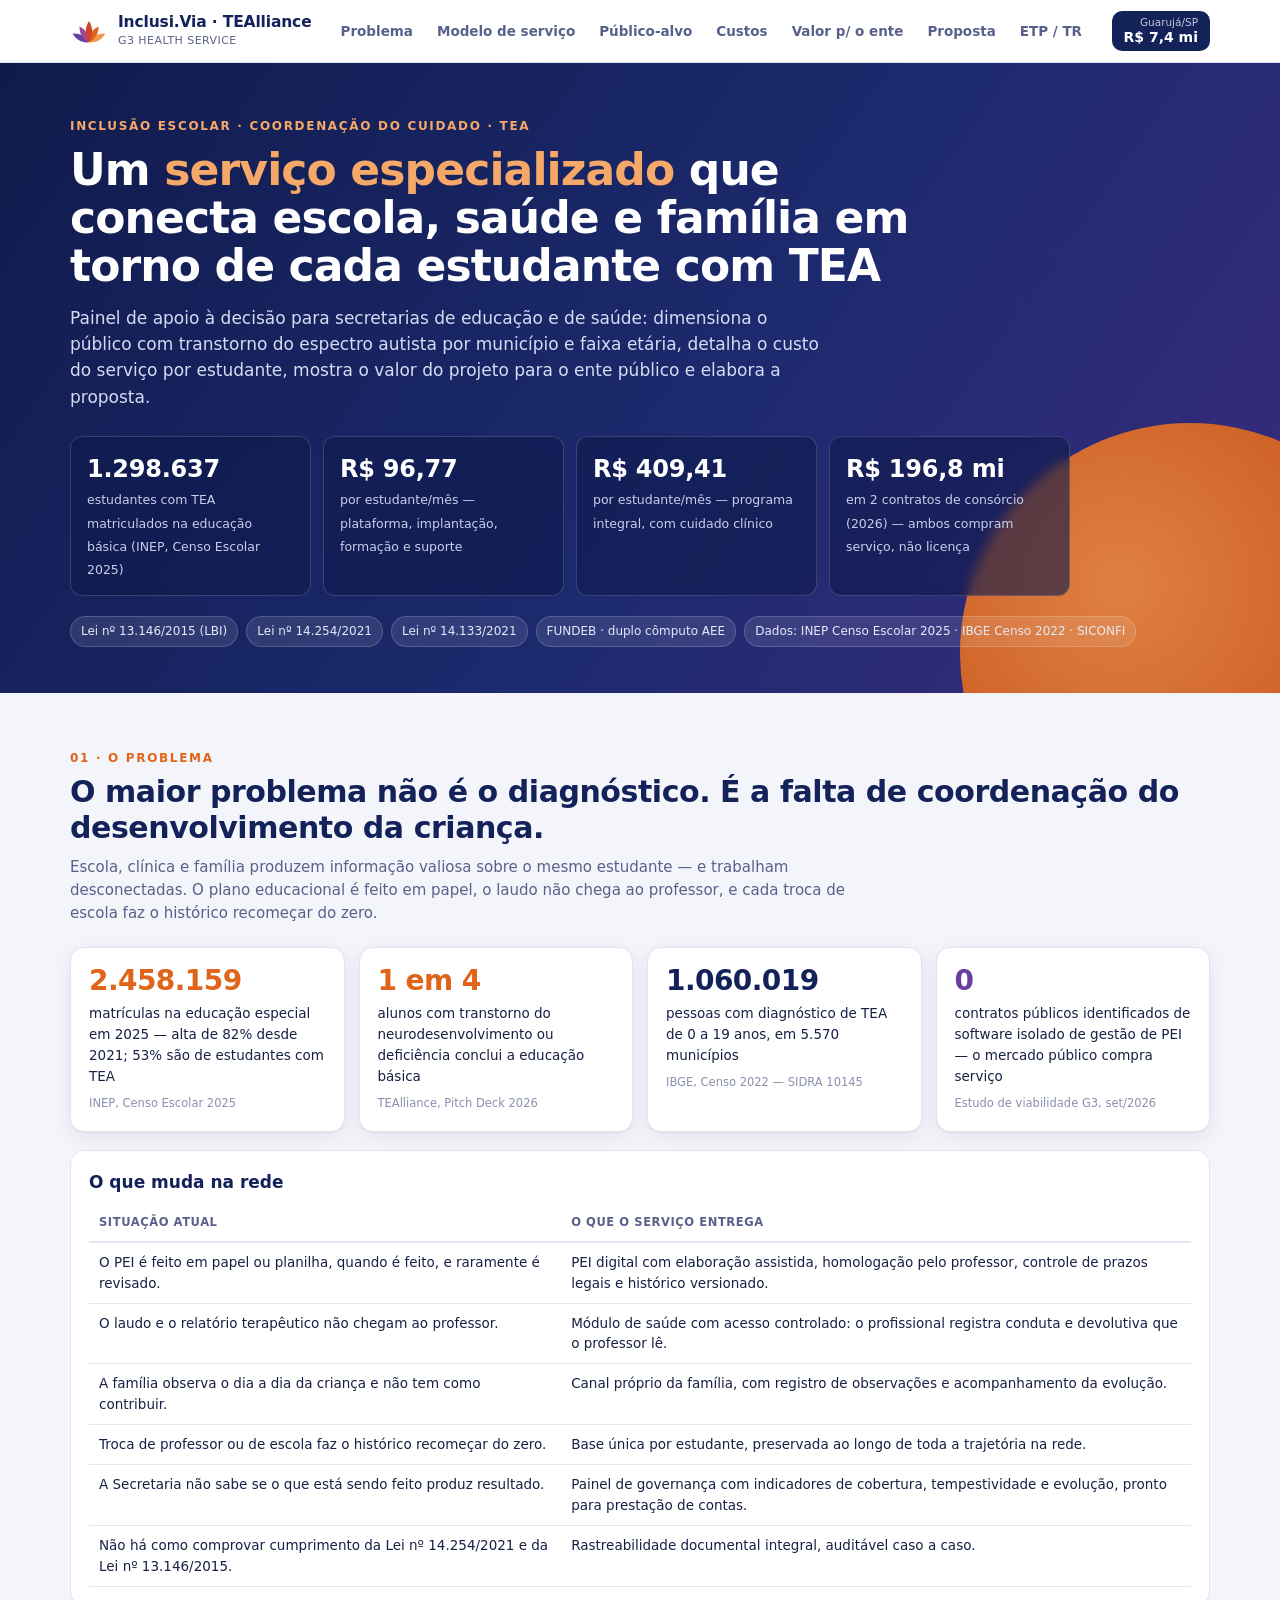
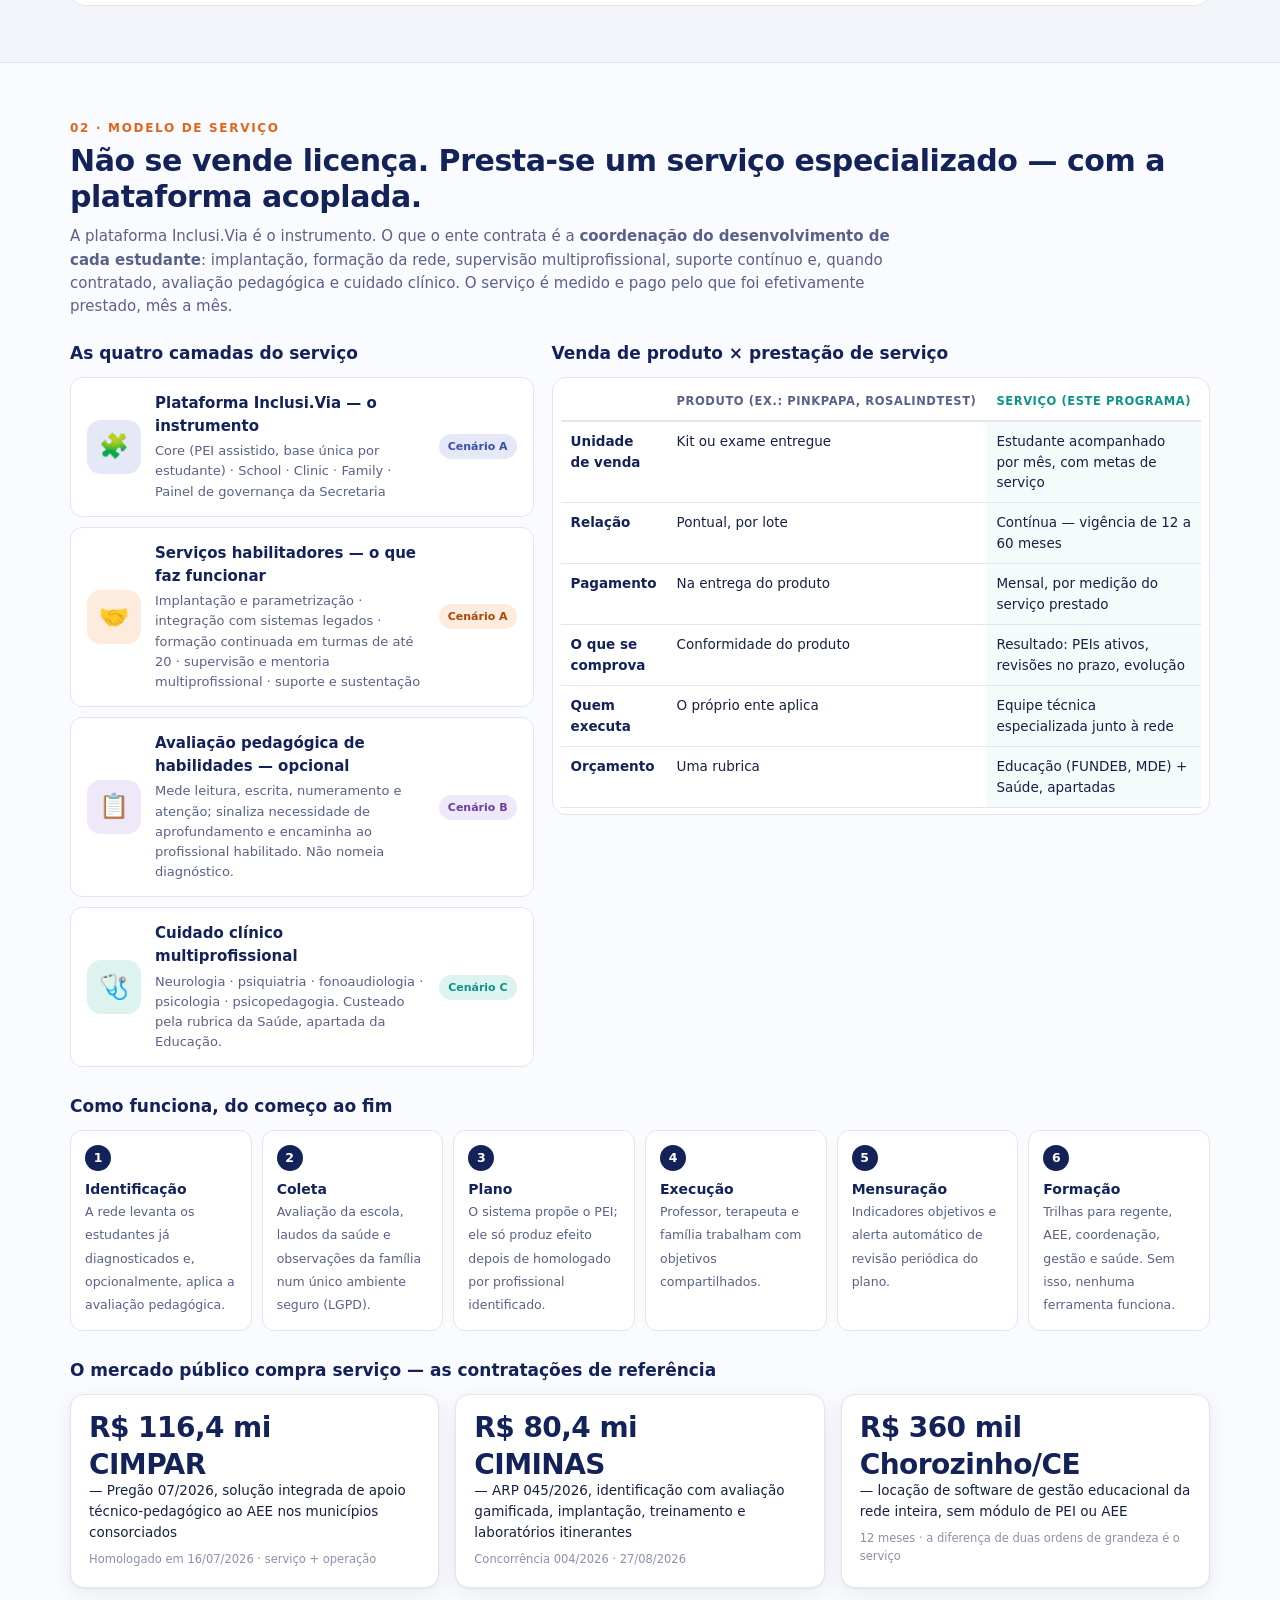
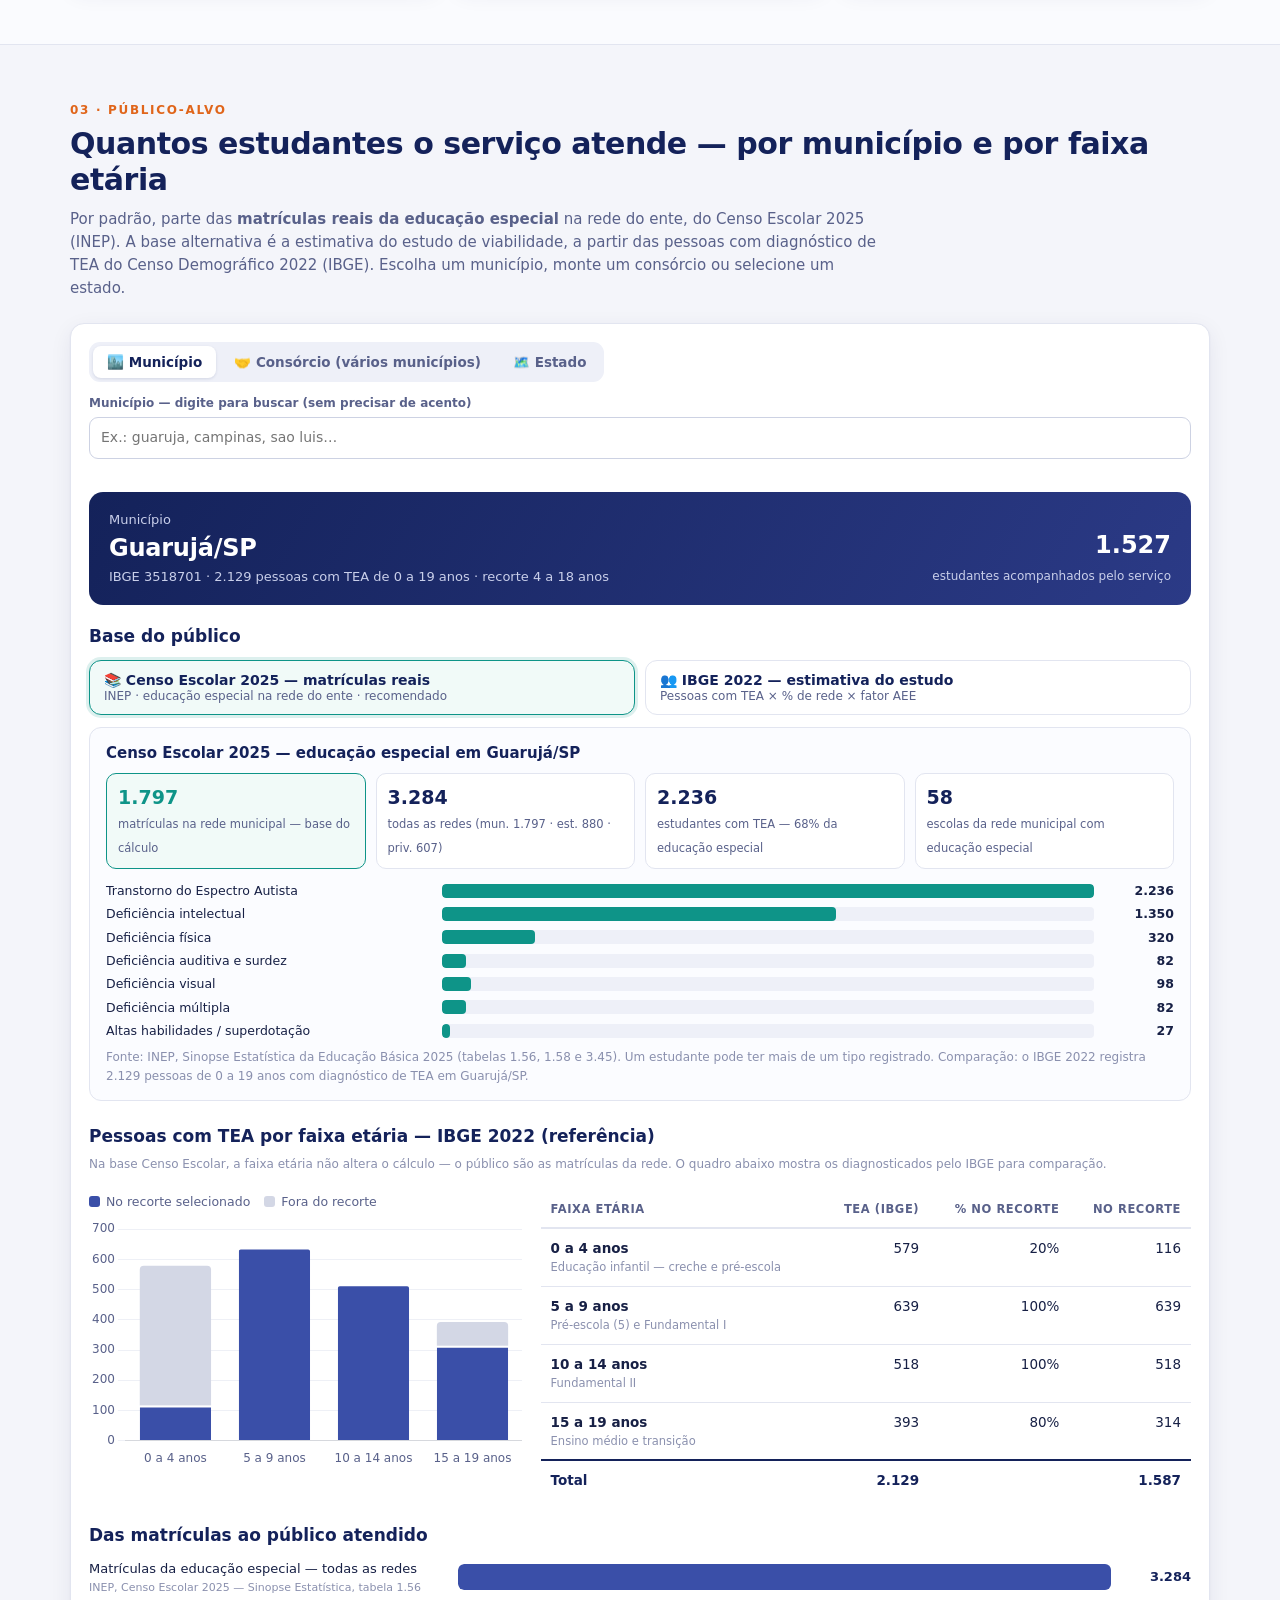
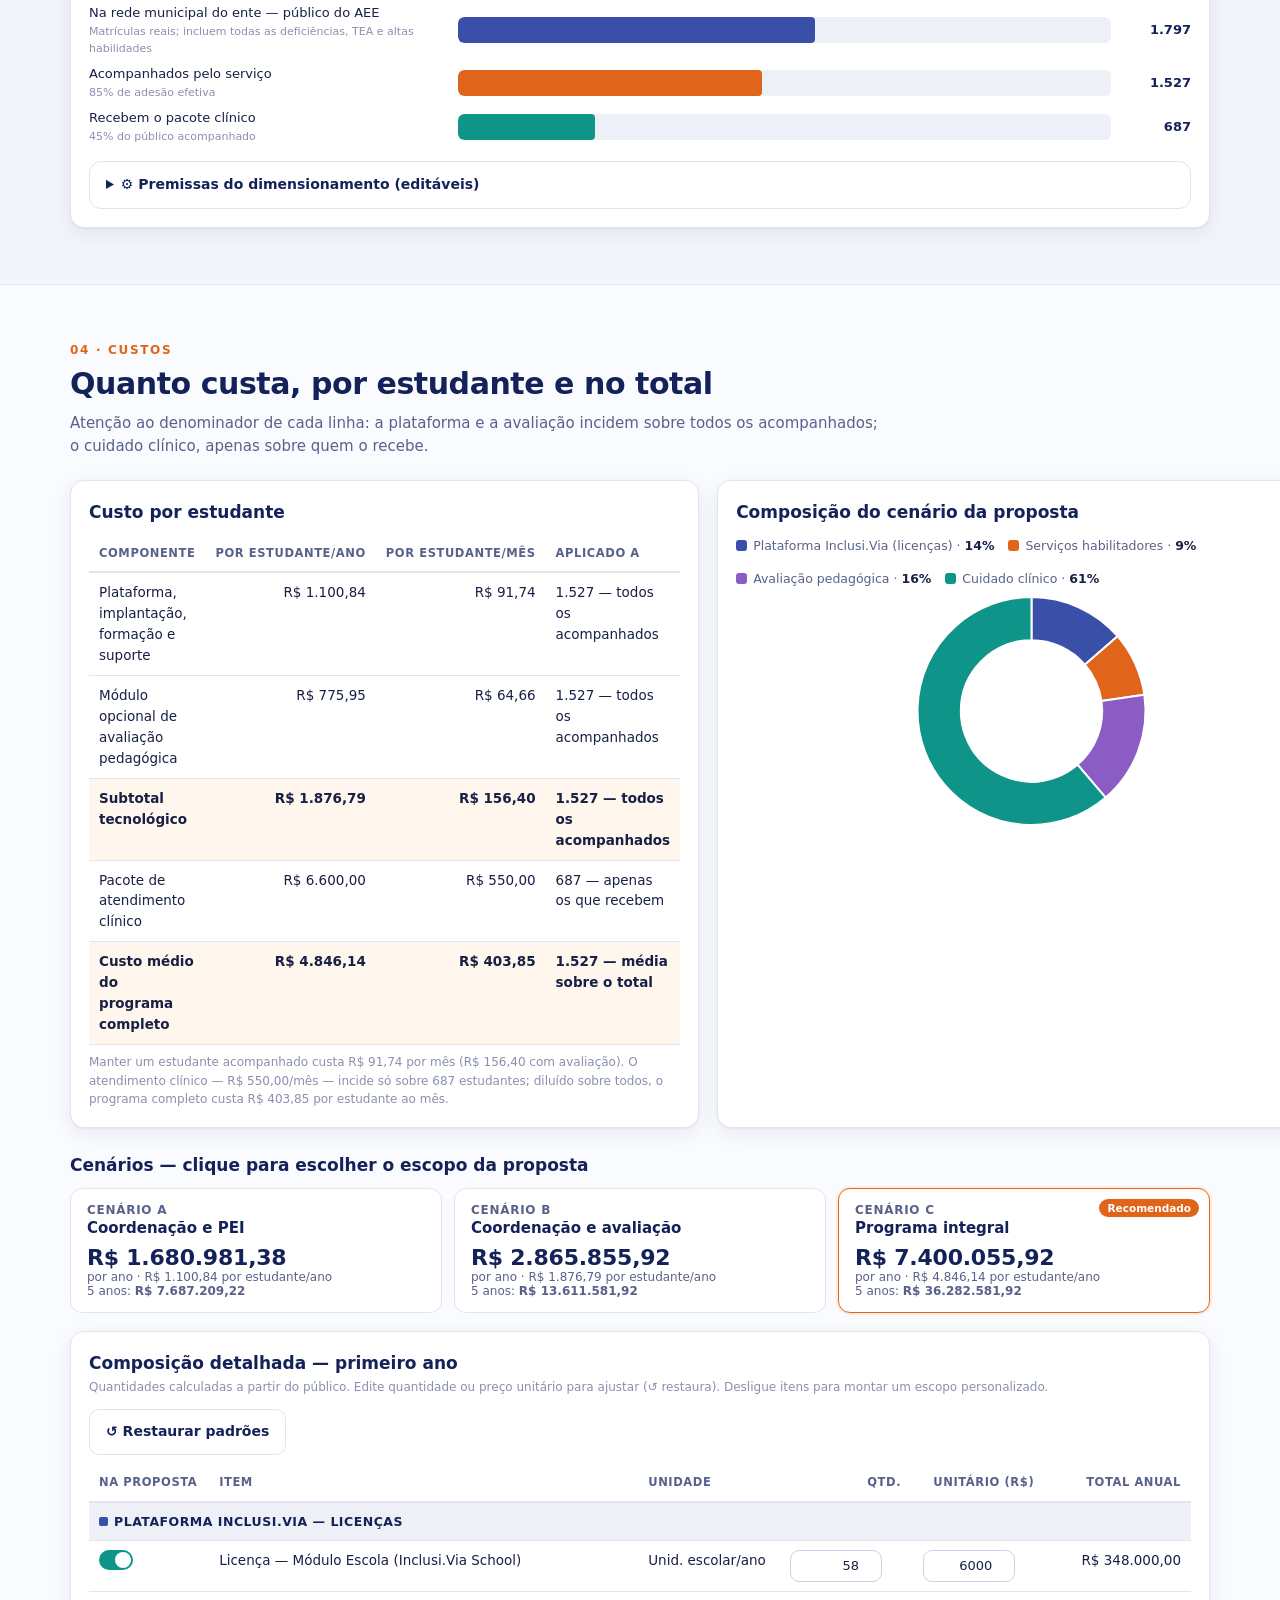
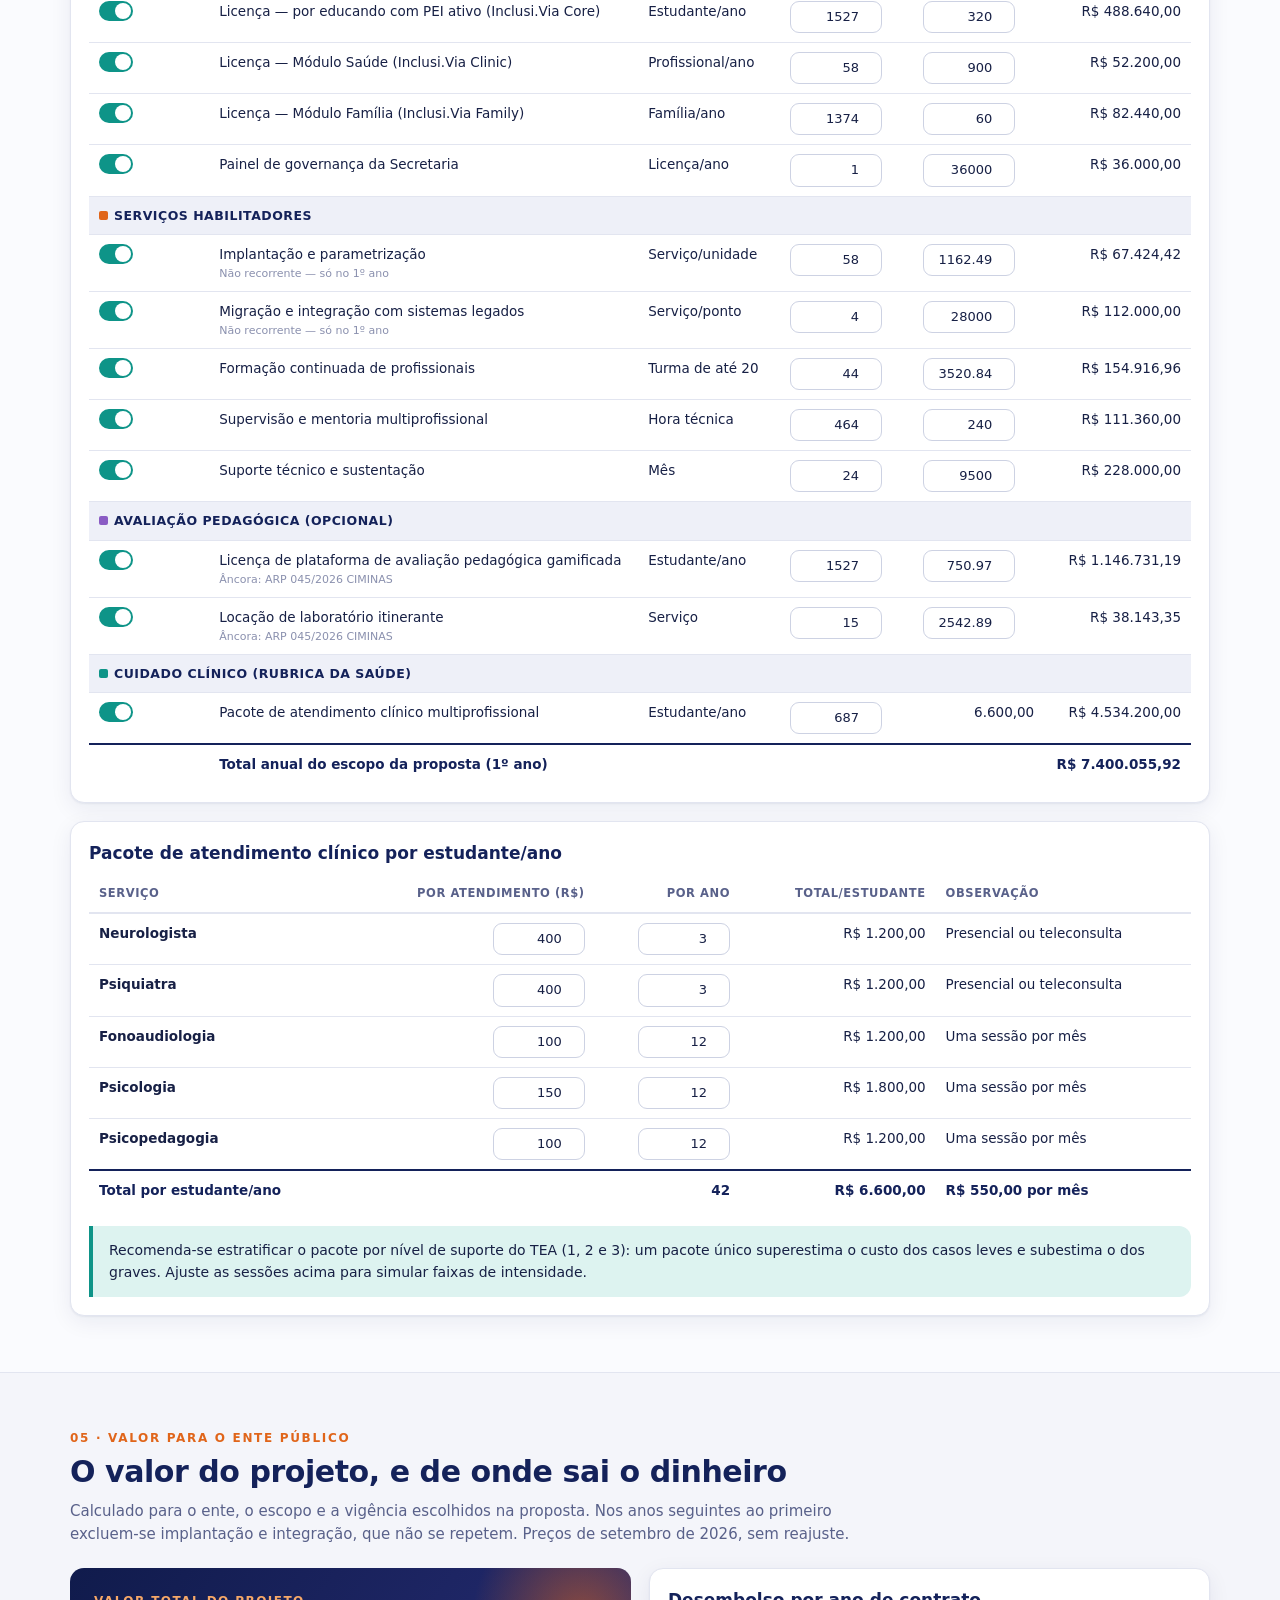
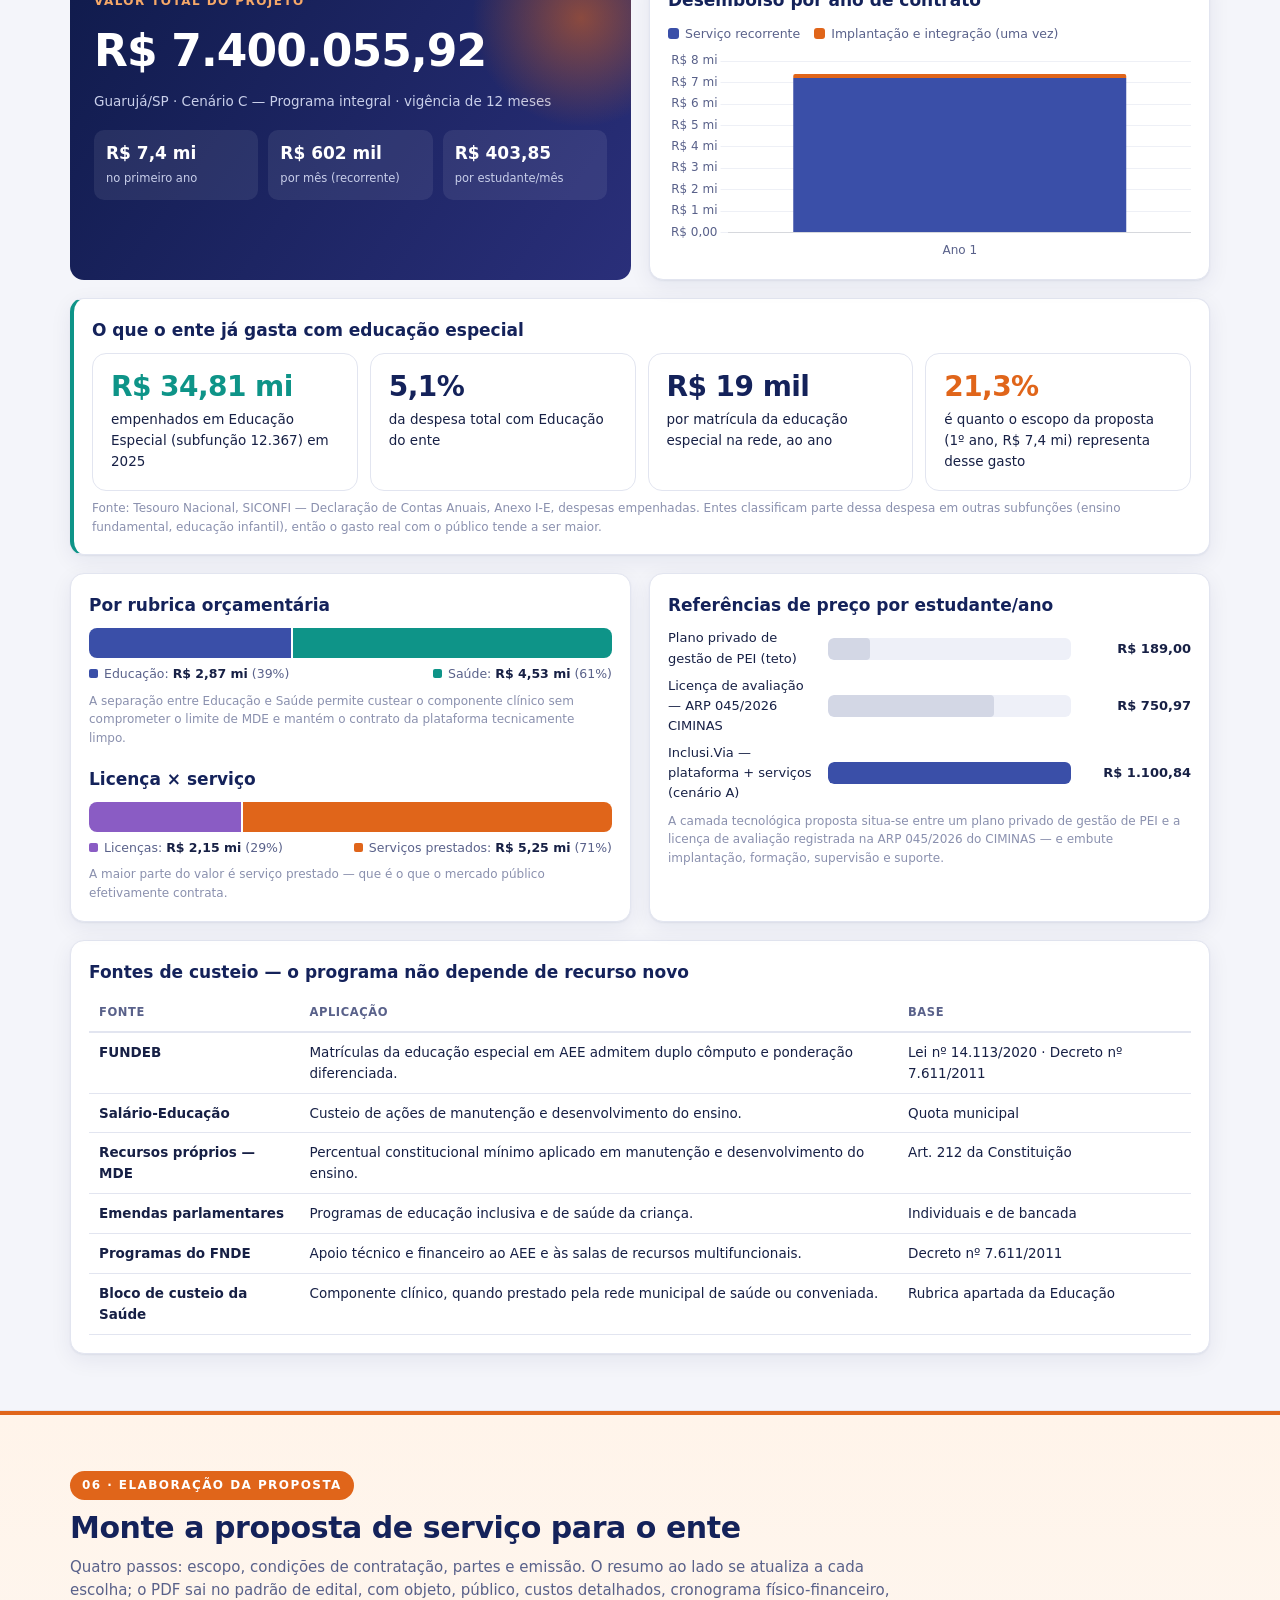
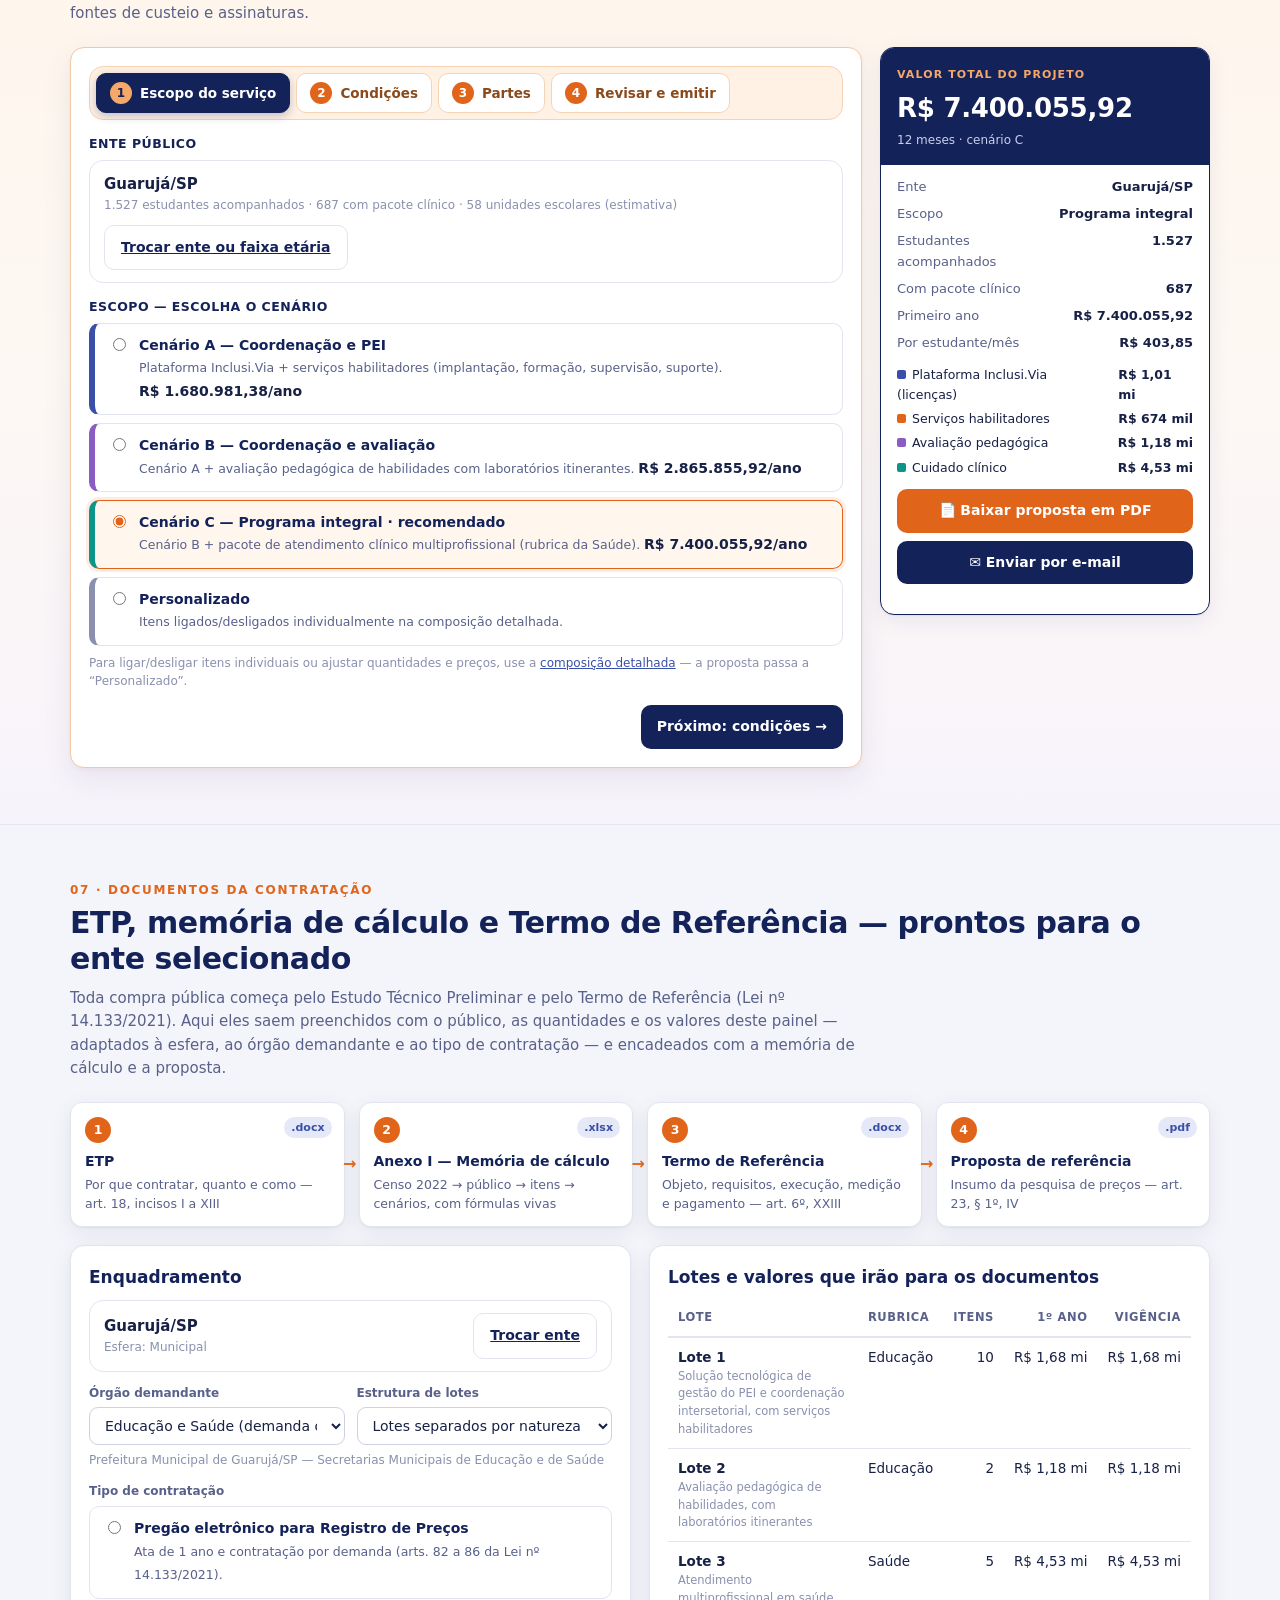
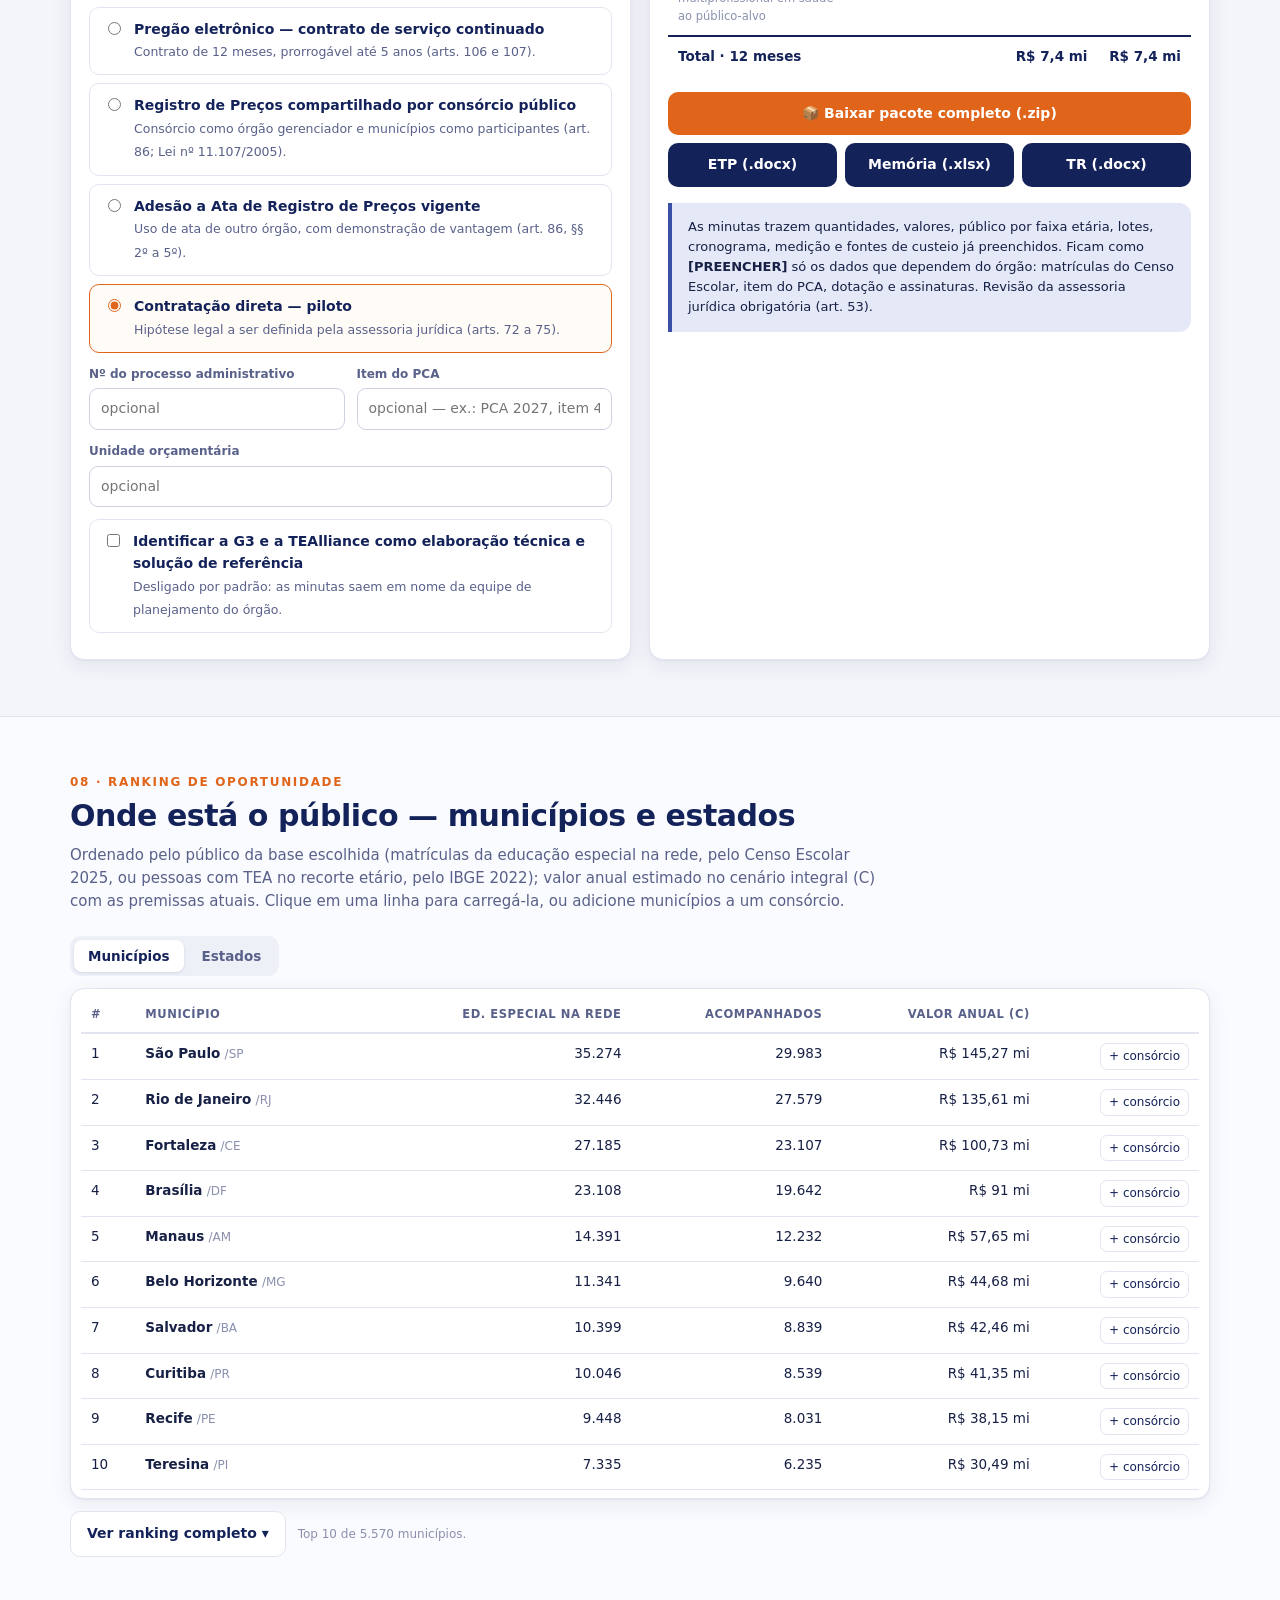
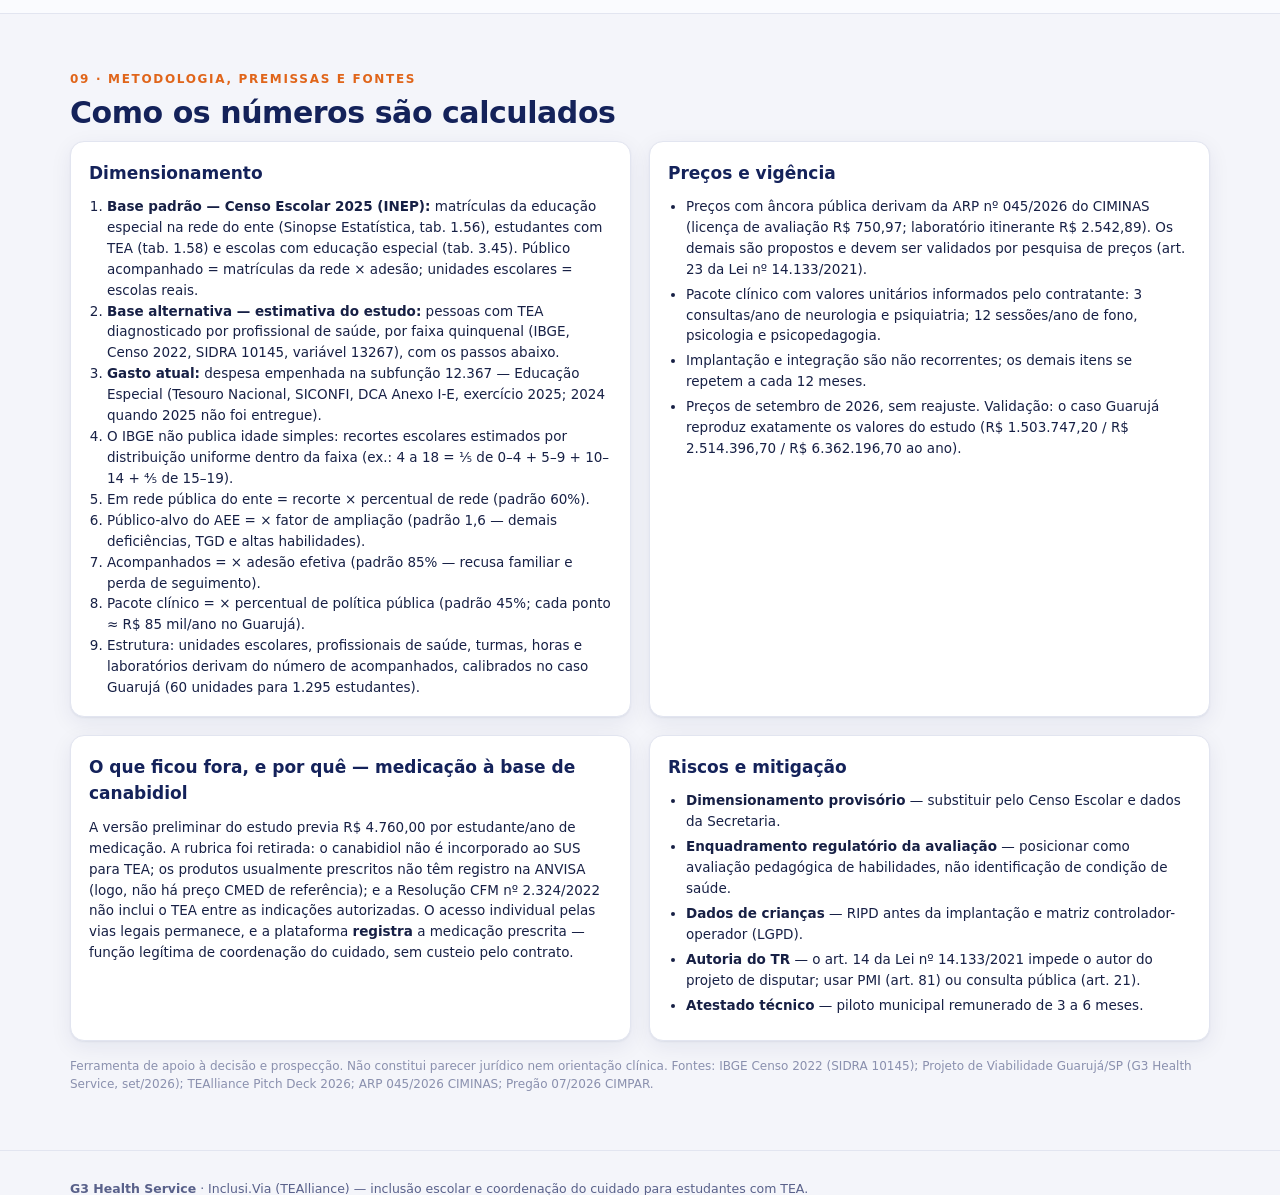
==== commit a2597dbc: "Fase 1: Censo Escolar 2025 (INEP) como base do público — matrículas da educação especial por rede, T" ====
--- a/index.html
+++ b/index.html
@@ -249,6 +249,25 @@
 .rscroll.open{max-height:480px;overflow:auto}
 .rscroll.open thead th{position:sticky;top:0;background:#fff;z-index:1}
 
+/* base do público e quadro do Censo Escolar */
+.basesel{display:grid;grid-template-columns:1fr 1fr;gap:10px;margin-bottom:12px}
+.bs{text-align:left;border:1.5px solid var(--line);background:#fff;border-radius:12px;padding:11px 14px;cursor:pointer;font-family:inherit;color:var(--ink)}
+.bs b{display:block;font-size:14px;color:var(--navy)}
+.bs span{font-size:12px;color:var(--muted)}
+.bs.on{border-color:var(--teal);background:#F1FAF8;box-shadow:0 0 0 3px rgba(14,148,136,.14)}
+.cebox{border:1px solid var(--line);border-radius:12px;padding:14px 16px;background:#FBFCFF;margin-bottom:6px}
+.cebox .cg{display:grid;grid-template-columns:repeat(4,1fr);gap:10px;margin:8px 0 12px}
+.cebox .cs{background:#fff;border:1px solid var(--line);border-radius:10px;padding:9px 11px}
+.cebox .cs b{display:block;font-size:19px;color:var(--navy);font-variant-numeric:tabular-nums}
+.cebox .cs span{font-size:11.5px;color:var(--muted)}
+.cebox .cs.hl{border-color:var(--teal);background:#F1FAF8}
+.cebox .cs.hl b{color:var(--teal)}
+.tipos .hb{display:grid;grid-template-columns:minmax(160px,1fr) 2fr 70px;gap:10px;align-items:center;font-size:12.5px;margin:4px 0}
+.tipos .bar{height:14px;background:var(--soft);border-radius:4px;overflow:hidden}
+.tipos .bar i{display:block;height:100%;background:var(--c4);border-radius:4px}
+.tipos .v{text-align:right;font-weight:650;font-variant-numeric:tabular-nums}
+.gasto{display:grid;grid-template-columns:repeat(4,1fr);gap:12px;margin-top:10px}
+@media (max-width:760px){ .basesel,.cebox .cg,.gasto{grid-template-columns:1fr 1fr} .tipos .hb{grid-template-columns:1fr 1.3fr 58px} }
 /* módulo de proposta em destaque */
 #proposta{background:linear-gradient(180deg,#FFF4EA 0%,#FDF8F3 55%,#F7F3FB 100%);border-top:4px solid var(--orange)}
 #proposta .sh{display:inline-block;background:var(--orange);color:#fff;padding:5px 12px;border-radius:99px;letter-spacing:.12em}
@@ -334,12 +353,12 @@
   <h1>Um <em>serviço especializado</em> que conecta escola, saúde e família em torno de cada estudante com TEA</h1>
   <p class="lead">Painel de apoio à decisão para secretarias de educação e de saúde: dimensiona o público com transtorno do espectro autista por município e faixa etária, detalha o custo do serviço por estudante, mostra o valor do projeto para o ente público e elabora a proposta.</p>
   <div class="hkpis">
-    <div class="hk"><b class="tnum">1.060.019</b><span>pessoas com TEA de 0 a 19 anos no Brasil (Censo 2022)</span></div>
+    <div class="hk"><b class="tnum">1.298.637</b><span>estudantes com TEA matriculados na educação básica (INEP, Censo Escolar 2025)</span></div>
     <div class="hk"><b class="tnum">R$ 96,77</b><span>por estudante/mês — plataforma, implantação, formação e suporte</span></div>
     <div class="hk"><b class="tnum">R$ 409,41</b><span>por estudante/mês — programa integral, com cuidado clínico</span></div>
     <div class="hk"><b class="tnum">R$ 196,8 mi</b><span>em 2 contratos de consórcio (2026) — ambos compram serviço, não licença</span></div>
   </div>
-  <div class="tagline"><span>Lei nº 13.146/2015 (LBI)</span><span>Lei nº 14.254/2021</span><span>Lei nº 14.133/2021</span><span>FUNDEB · duplo cômputo AEE</span><span>Dados: IBGE Censo 2022, SIDRA 10145</span></div>
+  <div class="tagline"><span>Lei nº 13.146/2015 (LBI)</span><span>Lei nº 14.254/2021</span><span>Lei nº 14.133/2021</span><span>FUNDEB · duplo cômputo AEE</span><span>Dados: INEP Censo Escolar 2025 · IBGE Censo 2022 · SICONFI</span></div>
 </div></div>
 
 <!-- 01 PROBLEMA -->
@@ -348,7 +367,7 @@
   <h2>O maior problema não é o diagnóstico. É a falta de coordenação do desenvolvimento da criança.</h2>
   <p class="lead2">Escola, clínica e família produzem informação valiosa sobre o mesmo estudante — e trabalham desconectadas. O plano educacional é feito em papel, o laudo não chega ao professor, e cada troca de escola faz o histórico recomeçar do zero.</p>
   <div class="grid4">
-    <div class="card stat o"><b class="tnum">2,5 mi</b><div class="l">de alunos na educação especial no Brasil</div><div class="s">TEAlliance, Pitch Deck 2026</div></div>
+    <div class="card stat o"><b class="tnum">2.458.159</b><div class="l">matrículas na educação especial em 2025 — alta de 82% desde 2021; 53% são de estudantes com TEA</div><div class="s">INEP, Censo Escolar 2025</div></div>
     <div class="card stat o"><b>1 em 4</b><div class="l">alunos com transtorno do neurodesenvolvimento ou deficiência conclui a educação básica</div><div class="s">TEAlliance, Pitch Deck 2026</div></div>
     <div class="card stat"><b class="tnum">1.060.019</b><div class="l">pessoas com diagnóstico de TEA de 0 a 19 anos, em 5.570 municípios</div><div class="s">IBGE, Censo 2022 — SIDRA 10145</div></div>
     <div class="card stat p"><b>0</b><div class="l">contratos públicos identificados de software isolado de gestão de PEI — o mercado público compra serviço</div><div class="s">Estudo de viabilidade G3, set/2026</div></div>
@@ -425,7 +444,7 @@
 <section id="publico"><div class="wrap">
   <div class="sh">03 · Público-alvo</div>
   <h2>Quantos estudantes o serviço atende — por município e por faixa etária</h2>
-  <p class="lead2">Parte das pessoas com diagnóstico de TEA informado ao Censo 2022 (IBGE, SIDRA 10145) e aplica, etapa por etapa, os parâmetros do estudo de viabilidade. Escolha um município, monte um consórcio ou selecione um estado.</p>
+  <p class="lead2">Por padrão, parte das <b>matrículas reais da educação especial</b> na rede do ente, do Censo Escolar 2025 (INEP). A base alternativa é a estimativa do estudo de viabilidade, a partir das pessoas com diagnóstico de TEA do Censo Demográfico 2022 (IBGE). Escolha um município, monte um consórcio ou selecione um estado.</p>
 
   <div class="card">
     <div class="tabs" role="tablist">
@@ -458,7 +477,15 @@
     </div>
     <div class="callout blue" id="capHint" style="display:none;margin:-6px 0 16px;font-size:13.5px"></div>
 
-    <h3>Faixa etária do público</h3>
+    <h3>Base do público</h3>
+    <div class="basesel">
+      <button class="bs" id="b-censo" onclick="setBase('censo')"><b>📚 Censo Escolar 2025 — matrículas reais</b><span>INEP · educação especial na rede do ente · recomendado</span></button>
+      <button class="bs" id="b-ibge" onclick="setBase('ibge')"><b>👥 IBGE 2022 — estimativa do estudo</b><span>Pessoas com TEA × % de rede × fator AEE</span></button>
+    </div>
+    <div id="ceBox"></div>
+
+    <h3 id="hFaixa" style="margin-top:22px">Faixa etária do público</h3>
+    <div class="note" id="faixaNote" style="margin:-4px 0 10px;display:none"></div>
     <div class="presets" id="presets"></div>
     <div class="row" id="custom" style="display:none"></div>
 
@@ -470,7 +497,7 @@
       <div class="tscroll"><table id="tbFaixa"></table></div>
     </div>
 
-    <h3 style="margin-top:22px">Do total populacional ao público atendido</h3>
+    <h3 style="margin-top:22px" id="hFunil">Do total populacional ao público atendido</h3>
     <div class="funnel" id="funnel"></div>
     <details class="prem" id="prem"><summary>⚙️ Premissas do dimensionamento (editáveis)</summary><div class="pgrid" id="pgrid"></div>
       <div class="note" style="padding:0 16px 14px">Os parâmetros de rede, de ampliação e de estrutura escolar são provisórios e devem ser substituídos pelos dados do Censo Escolar e da Secretaria antes de uso externo. Dimensionamento inflado é a causa mais comum de impugnação e glosa.</div>
@@ -537,6 +564,12 @@
       <div class="legend"><span><i style="background:var(--c1)"></i>Serviço recorrente</span><span><i style="background:var(--c2)"></i>Implantação e integração (uma vez)</span></div>
       <div class="chartbox" style="height:210px"><canvas id="chAnos" aria-label="Desembolso por ano"></canvas></div>
     </div>
+  </div>
+
+  <div class="card" style="margin-top:18px;border-left:4px solid var(--teal)" id="gastoCard">
+    <h3>O que o ente já gasta com educação especial</h3>
+    <div class="gasto" id="gastoGrid"></div>
+    <div class="note" id="gastoNote"></div>
   </div>
 
   <div class="grid2" style="margin-top:18px">
@@ -723,7 +756,7 @@
 <section class="alt" id="ranking"><div class="wrap">
   <div class="sh">08 · Ranking de oportunidade</div>
   <h2>Onde está o público — municípios e estados</h2>
-  <p class="lead2">Ordenado pelo público com TEA no recorte etário selecionado; valor anual estimado no cenário integral (C) com as premissas atuais. Clique em uma linha para carregá-la, ou adicione municípios a um consórcio.</p>
+  <p class="lead2">Ordenado pelo público da base escolhida (matrículas da educação especial na rede, pelo Censo Escolar 2025, ou pessoas com TEA no recorte etário, pelo IBGE 2022); valor anual estimado no cenário integral (C) com as premissas atuais. Clique em uma linha para carregá-la, ou adicione municípios a um consórcio.</p>
   <div class="tabs"><button class="tab on" id="rk-mun" onclick="setRank('mun')">Municípios</button><button class="tab" id="rk-uf" onclick="setRank('uf')">Estados</button></div>
   <div class="card" style="margin-top:12px;padding:8px 10px">
     <div class="tscroll rscroll" id="rankWrap"><table class="rank"><thead id="rankHead"></thead><tbody id="rankBody"></tbody></table></div>
@@ -739,7 +772,9 @@
     <div class="card">
       <h3>Dimensionamento</h3>
       <ol style="font-size:13.5px;padding-left:18px;margin:0">
-        <li>Base: pessoas com TEA diagnosticado por profissional de saúde, por faixa quinquenal (IBGE, Censo 2022, SIDRA 10145, variável 13267).</li>
+        <li><b>Base padrão — Censo Escolar 2025 (INEP):</b> matrículas da educação especial na rede do ente (Sinopse Estatística, tab. 1.56), estudantes com TEA (tab. 1.58) e escolas com educação especial (tab. 3.45). Público acompanhado = matrículas da rede × adesão; unidades escolares = escolas reais.</li>
+        <li><b>Base alternativa — estimativa do estudo:</b> pessoas com TEA diagnosticado por profissional de saúde, por faixa quinquenal (IBGE, Censo 2022, SIDRA 10145, variável 13267), com os passos abaixo.</li>
+        <li><b>Gasto atual:</b> despesa empenhada na subfunção 12.367 — Educação Especial (Tesouro Nacional, SICONFI, DCA Anexo I-E, exercício 2025; 2024 quando 2025 não foi entregue).</li>
         <li>O IBGE não publica idade simples: recortes escolares estimados por distribuição uniforme dentro da faixa (ex.: 4 a 18 = ⅕ de 0–4 + 5–9 + 10–14 + ⅘ de 15–19).</li>
         <li>Em rede pública do ente = recorte × percentual de rede (padrão 60%).</li>
         <li>Público-alvo do AEE = × fator de ampliação (padrão 1,6 — demais deficiências, TGD e altas habilidades).</li>
@@ -779,7 +814,7 @@
 
 <div class="wrap foot">
   <b>G3 Health Service</b> · Inclusi.Via (TEAlliance) — inclusão escolar e coordenação do cuidado para estudantes com TEA.<br>
-  Contato: g3.healthservice@proton.me · Build 2026-09-29 19:52 · Base: IBGE, Censo 2022 — 5.570 municípios.
+  Contato: g3.healthservice@proton.me · Build 2026-09-29 20:27 · Bases: INEP, Censo Escolar 2025 · IBGE, Censo 2022 · Tesouro Nacional, SICONFI — 5.570 municípios.
 </div>
 
 <script>/*!
@@ -1208,9 +1243,11 @@
 !function(t,e){if("object"==typeof exports&&"object"==typeof module)module.exports=e(function(){try{return require("jspdf")}catch(t){}}());else if("function"==typeof define&&define.amd)define(["jspdf"],e);else{var n="object"==typeof exports?e(function(){try{return require("jspdf")}catch(t){}}()):e(t.jspdf);for(var o in n)("object"==typeof exports?exports:t)[o]=n[o]}}("undefined"!=typeof globalThis?globalThis:void 0!==this?this:"undefined"!=typeof window?window:"undefined"!=typeof self?self:global,(function(t){return function(){"use strict";var e={172:function(t,e){var n,o=this&&this.__extends||(n=function(t,e){return n=Object.setPrototypeOf||{__proto__:[]}instanceof Array&&function(t,e){t.__proto__=e}||function(t,e){for(var n in e)Object.prototype.hasOwnProperty.call(e,n)&&(t[n]=e[n])},n(t,e)},function(t,e){if("function"!=typeof e&&null!==e)throw new TypeError("Class extends value "+String(e)+" is not a constructor or null");function o(){this.constructor=t}n(t,e),t.prototype=null===e?Object.create(e):(o.prototype=e.prototype,new o)});Object.defineProperty(e,"__esModule",{value:!0}),e.CellHookData=e.HookData=void 0;var r=function(t,e,n){this.table=e,this.pageNumber=e.pageNumber,this.pageCount=this.pageNumber,this.settings=e.settings,this.cursor=n,this.doc=t.getDocument()};e.HookData=r;var i=function(t){function e(e,n,o,r,i,l){var a=t.call(this,e,n,l)||this;return a.cell=o,a.row=r,a.column=i,a.section=r.section,a}return o(e,t),e}(r);e.CellHookData=i},340:function(t,e,n){Object.defineProperty(e,"__esModule",{value:!0});var o=n(4),r=n(136),i=n(744),l=n(776),a=n(664),s=n(972);e.default=function(t){t.API.autoTable=function(){for(var t,e=[],n=0;n<arguments.length;n++)e[n]=arguments[n];1===e.length?t=e[0]:(console.error("Use of deprecated autoTable initiation"),(t=e[2]||{}).columns=e[0],t.body=e[1]);var o=(0,l.parseInput)(this,t),r=(0,s.createTable)(this,o);return(0,a.drawTable)(this,r),this},t.API.lastAutoTable=!1,t.API.previousAutoTable=!1,t.API.autoTable.previous=!1,t.API.autoTableText=function(t,e,n,o){(0,r.default)(t,e,n,o,this)},t.API.autoTableSetDefaults=function(t){return i.DocHandler.setDefaults(t,this),this},t.autoTableSetDefaults=function(t,e){i.DocHandler.setDefaults(t,e)},t.API.autoTableHtmlToJson=function(t,e){var n;if(void 0===e&&(e=!1),"undefined"==typeof window)return console.error("Cannot run autoTableHtmlToJson in non browser environment"),null;var r=new i.DocHandler(this),l=(0,o.parseHtml)(r,t,window,e,!1),a=l.head,s=l.body;return{columns:(null===(n=a[0])||void 0===n?void 0:n.map((function(t){return t.content})))||[],rows:s,data:s}},t.API.autoTableEndPosY=function(){console.error("Use of deprecated function: autoTableEndPosY. Use doc.lastAutoTable.finalY instead.");var t=this.lastAutoTable;return t&&t.finalY?t.finalY:0},t.API.autoTableAddPageContent=function(e){return console.error("Use of deprecated function: autoTableAddPageContent. Use jsPDF.autoTableSetDefaults({didDrawPage: () => {}}) instead."),t.API.autoTable.globalDefaults||(t.API.autoTable.globalDefaults={}),t.API.autoTable.globalDefaults.addPageContent=e,this},t.API.autoTableAddPage=function(){return console.error("Use of deprecated function: autoTableAddPage. Use doc.addPage()"),this.addPage(),this}}},136:function(t,e){Object.defineProperty(e,"__esModule",{value:!0}),e.default=function(t,e,n,o,r){o=o||{};var i=r.internal.scaleFactor,l=r.internal.getFontSize()/i,a=l*(r.getLineHeightFactor?r.getLineHeightFactor():1.15),s="",u=1;if("middle"!==o.valign&&"bottom"!==o.valign&&"center"!==o.halign&&"right"!==o.halign||(u=(s="string"==typeof t?t.split(/\r\n|\r|\n/g):t).length||1),n+=l*(2-1.15),"middle"===o.valign?n-=u/2*a:"bottom"===o.valign&&(n-=u*a),"center"===o.halign||"right"===o.halign){var d=l;if("center"===o.halign&&(d*=.5),s&&u>=1){for(var h=0;h<s.length;h++)r.text(s[h],e-r.getStringUnitWidth(s[h])*d,n),n+=a;return r}e-=r.getStringUnitWidth(t)*d}return"justify"===o.halign?r.text(t,e,n,{maxWidth:o.maxWidth||100,align:"justify"}):r.text(t,e,n),r}},420:function(t,e){function n(t,e){var n=t>0,o=e||0===e;return n&&o?"DF":n?"S":o?"F":null}function o(t,e){var n,o,r,i;if(t=t||e,Array.isArray(t)){if(t.length>=4)return{top:t[0],right:t[1],bottom:t[2],left:t[3]};if(3===t.length)return{top:t[0],right:t[1],bottom:t[2],left:t[1]};if(2===t.length)return{top:t[0],right:t[1],bottom:t[0],left:t[1]};t=1===t.length?t[0]:e}return"object"==typeof t?("number"==typeof t.vertical&&(t.top=t.vertical,t.bottom=t.vertical),"number"==typeof t.horizontal&&(t.right=t.horizontal,t.left=t.horizontal),{left:null!==(n=t.left)&&void 0!==n?n:e,top:null!==(o=t.top)&&void 0!==o?o:e,right:null!==(r=t.right)&&void 0!==r?r:e,bottom:null!==(i=t.bottom)&&void 0!==i?i:e}):("number"!=typeof t&&(t=e),{top:t,right:t,bottom:t,left:t})}Object.defineProperty(e,"__esModule",{value:!0}),e.getPageAvailableWidth=e.parseSpacing=e.getFillStyle=e.addTableBorder=e.getStringWidth=void 0,e.getStringWidth=function(t,e,n){return n.applyStyles(e,!0),(Array.isArray(t)?t:[t]).map((function(t){return n.getTextWidth(t)})).reduce((function(t,e){return Math.max(t,e)}),0)},e.addTableBorder=function(t,e,o,r){var i=e.settings.tableLineWidth,l=e.settings.tableLineColor;t.applyStyles({lineWidth:i,lineColor:l});var a=n(i,!1);a&&t.rect(o.x,o.y,e.getWidth(t.pageSize().width),r.y-o.y,a)},e.getFillStyle=n,e.parseSpacing=o,e.getPageAvailableWidth=function(t,e){var n=o(e.settings.margin,0);return t.pageSize().width-(n.left+n.right)}},796:function(t,e){var n,o=this&&this.__extends||(n=function(t,e){return n=Object.setPrototypeOf||{__proto__:[]}instanceof Array&&function(t,e){t.__proto__=e}||function(t,e){for(var n in e)Object.prototype.hasOwnProperty.call(e,n)&&(t[n]=e[n])},n(t,e)},function(t,e){if("function"!=typeof e&&null!==e)throw new TypeError("Class extends value "+String(e)+" is not a constructor or null");function o(){this.constructor=t}n(t,e),t.prototype=null===e?Object.create(e):(o.prototype=e.prototype,new o)});Object.defineProperty(e,"__esModule",{value:!0}),e.getTheme=e.defaultStyles=e.HtmlRowInput=void 0;var r=function(t){function e(e){var n=t.call(this)||this;return n._element=e,n}return o(e,t),e}(Array);e.HtmlRowInput=r,e.defaultStyles=function(t){return{font:"helvetica",fontStyle:"normal",overflow:"linebreak",fillColor:!1,textColor:20,halign:"left",valign:"top",fontSize:10,cellPadding:5/t,lineColor:200,lineWidth:0,cellWidth:"auto",minCellHeight:0,minCellWidth:0}},e.getTheme=function(t){return{striped:{table:{fillColor:255,textColor:80,fontStyle:"normal"},head:{textColor:255,fillColor:[41,128,185],fontStyle:"bold"},body:{},foot:{textColor:255,fillColor:[41,128,185],fontStyle:"bold"},alternateRow:{fillColor:245}},grid:{table:{fillColor:255,textColor:80,fontStyle:"normal",lineWidth:.1},head:{textColor:255,fillColor:[26,188,156],fontStyle:"bold",lineWidth:0},body:{},foot:{textColor:255,fillColor:[26,188,156],fontStyle:"bold",lineWidth:0},alternateRow:{}},plain:{head:{fontStyle:"bold"},foot:{fontStyle:"bold"}}}[t]}},903:function(t,e,n){Object.defineProperty(e,"__esModule",{value:!0}),e.parseCss=void 0;var o=n(420);function r(t,e){var n=i(t,e);if(!n)return null;var o=n.match(/^rgba?\((\d+),\s*(\d+),\s*(\d+)(?:,\s*(\d*\.?\d*))?\)$/);if(!o||!Array.isArray(o))return null;var r=[parseInt(o[1]),parseInt(o[2]),parseInt(o[3])];return 0===parseInt(o[4])||isNaN(r[0])||isNaN(r[1])||isNaN(r[2])?null:r}function i(t,e){var n=e(t);return"rgba(0, 0, 0, 0)"===n||"transparent"===n||"initial"===n||"inherit"===n?null==t.parentElement?null:i(t.parentElement,e):n}e.parseCss=function(t,e,n,i,l){var a={},s=96/72,u=r(e,(function(t){return l.getComputedStyle(t).backgroundColor}));null!=u&&(a.fillColor=u);var d=r(e,(function(t){return l.getComputedStyle(t).color}));null!=d&&(a.textColor=d);var h=function(t,e){var n=[t.paddingTop,t.paddingRight,t.paddingBottom,t.paddingLeft],r=96/(72/e),i=(parseInt(t.lineHeight)-parseInt(t.fontSize))/e/2,l=n.map((function(t){return parseInt(t||"0")/r})),a=(0,o.parseSpacing)(l,0);i>a.top&&(a.top=i);i>a.bottom&&(a.bottom=i);return a}(i,n);h&&(a.cellPadding=h);var c="borderTopColor",f=s*n,g=i.borderTopWidth;if(i.borderBottomWidth===g&&i.borderRightWidth===g&&i.borderLeftWidth===g){var p=(parseFloat(g)||0)/f;p&&(a.lineWidth=p)}else a.lineWidth={top:(parseFloat(i.borderTopWidth)||0)/f,right:(parseFloat(i.borderRightWidth)||0)/f,bottom:(parseFloat(i.borderBottomWidth)||0)/f,left:(parseFloat(i.borderLeftWidth)||0)/f},a.lineWidth.top||(a.lineWidth.right?c="borderRightColor":a.lineWidth.bottom?c="borderBottomColor":a.lineWidth.left&&(c="borderLeftColor"));console.log(a.lineWidth);var y=r(e,(function(t){return l.getComputedStyle(t)[c]}));null!=y&&(a.lineColor=y);var v=["left","right","center","justify"];-1!==v.indexOf(i.textAlign)&&(a.halign=i.textAlign),-1!==(v=["middle","bottom","top"]).indexOf(i.verticalAlign)&&(a.valign=i.verticalAlign);var m=parseInt(i.fontSize||"");isNaN(m)||(a.fontSize=m/s);var b=function(t){var e="";("bold"===t.fontWeight||"bolder"===t.fontWeight||parseInt(t.fontWeight)>=700)&&(e="bold");"italic"!==t.fontStyle&&"oblique"!==t.fontStyle||(e+="italic");return e}(i);b&&(a.fontStyle=b);var w=(i.fontFamily||"").toLowerCase();return-1!==t.indexOf(w)&&(a.font=w),a}},744:function(t,e){Object.defineProperty(e,"__esModule",{value:!0}),e.DocHandler=void 0;var n={},o=function(){function t(t){this.jsPDFDocument=t,this.userStyles={textColor:t.getTextColor?this.jsPDFDocument.getTextColor():0,fontSize:t.internal.getFontSize(),fontStyle:t.internal.getFont().fontStyle,font:t.internal.getFont().fontName,lineWidth:t.getLineWidth?this.jsPDFDocument.getLineWidth():0,lineColor:t.getDrawColor?this.jsPDFDocument.getDrawColor():0}}return t.setDefaults=function(t,e){void 0===e&&(e=null),e?e.__autoTableDocumentDefaults=t:n=t},t.unifyColor=function(t){return Array.isArray(t)?t:"number"==typeof t?[t,t,t]:"string"==typeof t?[t]:null},t.prototype.applyStyles=function(e,n){var o,r,i;void 0===n&&(n=!1),e.fontStyle&&this.jsPDFDocument.setFontStyle&&this.jsPDFDocument.setFontStyle(e.fontStyle);var l=this.jsPDFDocument.internal.getFont(),a=l.fontStyle,s=l.fontName;if(e.font&&(s=e.font),e.fontStyle){a=e.fontStyle;var u=this.getFontList()[s];u&&-1===u.indexOf(a)&&(this.jsPDFDocument.setFontStyle&&this.jsPDFDocument.setFontStyle(u[0]),a=u[0])}if(this.jsPDFDocument.setFont(s,a),e.fontSize&&this.jsPDFDocument.setFontSize(e.fontSize),!n){var d=t.unifyColor(e.fillColor);d&&(o=this.jsPDFDocument).setFillColor.apply(o,d),(d=t.unifyColor(e.textColor))&&(r=this.jsPDFDocument).setTextColor.apply(r,d),(d=t.unifyColor(e.lineColor))&&(i=this.jsPDFDocument).setDrawColor.apply(i,d),"number"==typeof e.lineWidth&&this.jsPDFDocument.setLineWidth(e.lineWidth)}},t.prototype.splitTextToSize=function(t,e,n){return this.jsPDFDocument.splitTextToSize(t,e,n)},t.prototype.rect=function(t,e,n,o,r){return this.jsPDFDocument.rect(t,e,n,o,r)},t.prototype.getLastAutoTable=function(){return this.jsPDFDocument.lastAutoTable||null},t.prototype.getTextWidth=function(t){return this.jsPDFDocument.getTextWidth(t)},t.prototype.getDocument=function(){return this.jsPDFDocument},t.prototype.setPage=function(t){this.jsPDFDocument.setPage(t)},t.prototype.addPage=function(){return this.jsPDFDocument.addPage()},t.prototype.getFontList=function(){return this.jsPDFDocument.getFontList()},t.prototype.getGlobalOptions=function(){return n||{}},t.prototype.getDocumentOptions=function(){return this.jsPDFDocument.__autoTableDocumentDefaults||{}},t.prototype.pageSize=function(){var t=this.jsPDFDocument.internal.pageSize;return null==t.width&&(t={width:t.getWidth(),height:t.getHeight()}),t},t.prototype.scaleFactor=function(){return this.jsPDFDocument.internal.scaleFactor},t.prototype.getLineHeightFactor=function(){var t=this.jsPDFDocument;return t.getLineHeightFactor?t.getLineHeightFactor():1.15},t.prototype.getLineHeight=function(t){return t/this.scaleFactor()*this.getLineHeightFactor()},t.prototype.pageNumber=function(){var t=this.jsPDFDocument.internal.getCurrentPageInfo();return t?t.pageNumber:this.jsPDFDocument.internal.getNumberOfPages()},t}();e.DocHandler=o},4:function(t,e,n){Object.defineProperty(e,"__esModule",{value:!0}),e.parseHtml=void 0;var o=n(903),r=n(796);function i(t,e,n,i,a,s){for(var u=new r.HtmlRowInput(i),d=0;d<i.cells.length;d++){var h=i.cells[d],c=n.getComputedStyle(h);if(a||"none"!==c.display){var f=void 0;s&&(f=(0,o.parseCss)(t,h,e,c,n)),u.push({rowSpan:h.rowSpan,colSpan:h.colSpan,styles:f,_element:h,content:l(h)})}}var g=n.getComputedStyle(i);if(u.length>0&&(a||"none"!==g.display))return u}function l(t){var e=t.cloneNode(!0);return e.innerHTML=e.innerHTML.replace(/\n/g,"").replace(/ +/g," "),e.innerHTML=e.innerHTML.split(/<br.*?>/).map((function(t){return t.trim()})).join("\n"),e.innerText||e.textContent||""}e.parseHtml=function(t,e,n,o,r){var l,a,s;void 0===o&&(o=!1),void 0===r&&(r=!1),s="string"==typeof e?n.document.querySelector(e):e;var u=Object.keys(t.getFontList()),d=t.scaleFactor(),h=[],c=[],f=[];if(!s)return console.error("Html table could not be found with input: ",e),{head:h,body:c,foot:f};for(var g=0;g<s.rows.length;g++){var p=s.rows[g],y=null===(a=null===(l=null==p?void 0:p.parentElement)||void 0===l?void 0:l.tagName)||void 0===a?void 0:a.toLowerCase(),v=i(u,d,n,p,o,r);v&&("thead"===y?h.push(v):"tfoot"===y?f.push(v):c.push(v))}return{head:h,body:c,foot:f}}},776:function(t,e,n){Object.defineProperty(e,"__esModule",{value:!0}),e.parseInput=void 0;var o=n(4),r=n(356),i=n(420),l=n(744),a=n(792);e.parseInput=function(t,e){var n=new l.DocHandler(t),s=n.getDocumentOptions(),u=n.getGlobalOptions();(0,a.default)(n,u,s,e);var d,h=(0,r.assign)({},u,s,e);"undefined"!=typeof window&&(d=window);var c=function(t,e,n){for(var o={styles:{},headStyles:{},bodyStyles:{},footStyles:{},alternateRowStyles:{},columnStyles:{}},i=function(i){if("columnStyles"===i){var l=t[i],a=e[i],s=n[i];o.columnStyles=(0,r.assign)({},l,a,s)}else{var u=[t,e,n].map((function(t){return t[i]||{}}));o[i]=(0,r.assign)({},u[0],u[1],u[2])}},l=0,a=Object.keys(o);l<a.length;l++){i(a[l])}return o}(u,s,e),f=function(t,e,n){for(var o={didParseCell:[],willDrawCell:[],didDrawCell:[],willDrawPage:[],didDrawPage:[]},r=0,i=[t,e,n];r<i.length;r++){var l=i[r];l.didParseCell&&o.didParseCell.push(l.didParseCell),l.willDrawCell&&o.willDrawCell.push(l.willDrawCell),l.didDrawCell&&o.didDrawCell.push(l.didDrawCell),l.willDrawPage&&o.willDrawPage.push(l.willDrawPage),l.didDrawPage&&o.didDrawPage.push(l.didDrawPage)}return o}(u,s,e),g=function(t,e){var n,o,r,l,a,s,u,d,h,c,f,g,p,y,v=(0,i.parseSpacing)(e.margin,40/t.scaleFactor()),m=null!==(n=function(t,e){var n=t.getLastAutoTable(),o=t.scaleFactor(),r=t.pageNumber(),i=!1;if(n&&n.startPageNumber){i=n.startPageNumber+n.pageNumber-1===r}if("number"==typeof e)return e;if((null==e||!1===e)&&i&&null!=(null==n?void 0:n.finalY))return n.finalY+20/o;return null}(t,e.startY))&&void 0!==n?n:v.top;p=!0===e.showFoot?"everyPage":!1===e.showFoot?"never":null!==(o=e.showFoot)&&void 0!==o?o:"everyPage";y=!0===e.showHead?"everyPage":!1===e.showHead?"never":null!==(r=e.showHead)&&void 0!==r?r:"everyPage";var b=null!==(l=e.useCss)&&void 0!==l&&l,w=e.theme||(b?"plain":"striped"),P=!!e.horizontalPageBreak,S=null!==(a=e.horizontalPageBreakRepeat)&&void 0!==a?a:null;return{includeHiddenHtml:null!==(s=e.includeHiddenHtml)&&void 0!==s&&s,useCss:b,theme:w,startY:m,margin:v,pageBreak:null!==(u=e.pageBreak)&&void 0!==u?u:"auto",rowPageBreak:null!==(d=e.rowPageBreak)&&void 0!==d?d:"auto",tableWidth:null!==(h=e.tableWidth)&&void 0!==h?h:"auto",showHead:y,showFoot:p,tableLineWidth:null!==(c=e.tableLineWidth)&&void 0!==c?c:0,tableLineColor:null!==(f=e.tableLineColor)&&void 0!==f?f:200,horizontalPageBreak:P,horizontalPageBreakRepeat:S,horizontalPageBreakBehaviour:null!==(g=e.horizontalPageBreakBehaviour)&&void 0!==g?g:"afterAllRows"}}(n,h),p=function(t,e,n){var r=e.head||[],i=e.body||[],l=e.foot||[];if(e.html){var a=e.includeHiddenHtml;if(n){var s=(0,o.parseHtml)(t,e.html,n,a,e.useCss)||{};r=s.head||r,i=s.body||r,l=s.foot||r}else console.error("Cannot parse html in non browser environment")}var u=e.columns||function(t,e,n){var o=t[0]||e[0]||n[0]||[],r=[];return Object.keys(o).filter((function(t){return"_element"!==t})).forEach((function(t){var e,n=1;"object"!=typeof(e=Array.isArray(o)?o[parseInt(t)]:o[t])||Array.isArray(e)||(n=(null==e?void 0:e.colSpan)||1);for(var i=0;i<n;i++){var l={dataKey:Array.isArray(o)?r.length:t+(i>0?"_".concat(i):"")};r.push(l)}})),r}(r,i,l);return{columns:u,head:r,body:i,foot:l}}(n,h,d);return{id:e.tableId,content:p,hooks:f,styles:c,settings:g}}},792:function(t,e){function n(t){t.rowHeight?(console.error("Use of deprecated style rowHeight. It is renamed to minCellHeight."),t.minCellHeight||(t.minCellHeight=t.rowHeight)):t.columnWidth&&(console.error("Use of deprecated style columnWidth. It is renamed to cellWidth."),t.cellWidth||(t.cellWidth=t.columnWidth))}Object.defineProperty(e,"__esModule",{value:!0}),e.default=function(t,e,o,r){for(var i=function(e){e&&"object"!=typeof e&&console.error("The options parameter should be of type object, is: "+typeof e),void 0!==e.extendWidth&&(e.tableWidth=e.extendWidth?"auto":"wrap",console.error("Use of deprecated option: extendWidth, use tableWidth instead.")),void 0!==e.margins&&(void 0===e.margin&&(e.margin=e.margins),console.error("Use of deprecated option: margins, use margin instead.")),e.startY&&"number"!=typeof e.startY&&(console.error("Invalid value for startY option",e.startY),delete e.startY),!e.didDrawPage&&(e.afterPageContent||e.beforePageContent||e.afterPageAdd)&&(console.error("The afterPageContent, beforePageContent and afterPageAdd hooks are deprecated. Use didDrawPage instead"),e.didDrawPage=function(n){t.applyStyles(t.userStyles),e.beforePageContent&&e.beforePageContent(n),t.applyStyles(t.userStyles),e.afterPageContent&&e.afterPageContent(n),t.applyStyles(t.userStyles),e.afterPageAdd&&n.pageNumber>1&&n.afterPageAdd(n),t.applyStyles(t.userStyles)}),["createdHeaderCell","drawHeaderRow","drawRow","drawHeaderCell"].forEach((function(t){e[t]&&console.error('The "'.concat(t,'" hook has changed in version 3.0, check the changelog for how to migrate.'))})),[["showFoot","showFooter"],["showHead","showHeader"],["didDrawPage","addPageContent"],["didParseCell","createdCell"],["headStyles","headerStyles"]].forEach((function(t){var n=t[0],o=t[1];e[o]&&(console.error("Use of deprecated option ".concat(o,". Use ").concat(n," instead")),e[n]=e[o])})),[["padding","cellPadding"],["lineHeight","rowHeight"],"fontSize","overflow"].forEach((function(t){var n="string"==typeof t?t:t[0],o="string"==typeof t?t:t[1];void 0!==e[n]&&(void 0===e.styles[o]&&(e.styles[o]=e[n]),console.error("Use of deprecated option: "+n+", use the style "+o+" instead."))}));for(var o=0,r=["styles","bodyStyles","headStyles","footStyles"];o<r.length;o++){n(e[r[o]]||{})}for(var i=e.columnStyles||{},l=0,a=Object.keys(i);l<a.length;l++){n(i[a[l]]||{})}},l=0,a=[e,o,r];l<a.length;l++){i(a[l])}}},260:function(t,e,n){Object.defineProperty(e,"__esModule",{value:!0}),e.Column=e.Cell=e.Row=e.Table=void 0;var o=n(796),r=n(172),i=n(420),l=function(){function t(t,e){this.pageNumber=1,this.pageCount=1,this.id=t.id,this.settings=t.settings,this.styles=t.styles,this.hooks=t.hooks,this.columns=e.columns,this.head=e.head,this.body=e.body,this.foot=e.foot}return t.prototype.getHeadHeight=function(t){return this.head.reduce((function(e,n){return e+n.getMaxCellHeight(t)}),0)},t.prototype.getFootHeight=function(t){return this.foot.reduce((function(e,n){return e+n.getMaxCellHeight(t)}),0)},t.prototype.allRows=function(){return this.head.concat(this.body).concat(this.foot)},t.prototype.callCellHooks=function(t,e,n,o,i,l){for(var a=0,s=e;a<s.length;a++){var u=!1===(0,s[a])(new r.CellHookData(t,this,n,o,i,l));if(n.text=Array.isArray(n.text)?n.text:[n.text],u)return!1}return!0},t.prototype.callEndPageHooks=function(t,e){t.applyStyles(t.userStyles);for(var n=0,o=this.hooks.didDrawPage;n<o.length;n++){(0,o[n])(new r.HookData(t,this,e))}},t.prototype.callWillDrawPageHooks=function(t,e){for(var n=0,o=this.hooks.willDrawPage;n<o.length;n++){(0,o[n])(new r.HookData(t,this,e))}},t.prototype.getWidth=function(t){if("number"==typeof this.settings.tableWidth)return this.settings.tableWidth;if("wrap"===this.settings.tableWidth)return this.columns.reduce((function(t,e){return t+e.wrappedWidth}),0);var e=this.settings.margin;return t-e.left-e.right},t}();e.Table=l;var a=function(){function t(t,e,n,r,i){void 0===i&&(i=!1),this.height=0,this.raw=t,t instanceof o.HtmlRowInput&&(this.raw=t._element,this.element=t._element),this.index=e,this.section=n,this.cells=r,this.spansMultiplePages=i}return t.prototype.getMaxCellHeight=function(t){var e=this;return t.reduce((function(t,n){var o;return Math.max(t,(null===(o=e.cells[n.index])||void 0===o?void 0:o.height)||0)}),0)},t.prototype.hasRowSpan=function(t){var e=this;return t.filter((function(t){var n=e.cells[t.index];return!!n&&n.rowSpan>1})).length>0},t.prototype.canEntireRowFit=function(t,e){return this.getMaxCellHeight(e)<=t},t.prototype.getMinimumRowHeight=function(t,e){var n=this;return t.reduce((function(t,o){var r=n.cells[o.index];if(!r)return 0;var i=e.getLineHeight(r.styles.fontSize),l=r.padding("vertical")+i;return l>t?l:t}),0)},t}();e.Row=a;var s=function(){function t(t,e,n){var o,r;this.contentHeight=0,this.contentWidth=0,this.wrappedWidth=0,this.minReadableWidth=0,this.minWidth=0,this.width=0,this.height=0,this.x=0,this.y=0,this.styles=e,this.section=n,this.raw=t;var i=t;null==t||"object"!=typeof t||Array.isArray(t)?(this.rowSpan=1,this.colSpan=1):(this.rowSpan=t.rowSpan||1,this.colSpan=t.colSpan||1,i=null!==(r=null!==(o=t.content)&&void 0!==o?o:t.title)&&void 0!==r?r:t,t._element&&(this.raw=t._element));var l=null!=i?""+i:"";this.text=l.split(/\r\n|\r|\n/g)}return t.prototype.getTextPos=function(){var t,e;if("top"===this.styles.valign)t=this.y+this.padding("top");else if("bottom"===this.styles.valign)t=this.y+this.height-this.padding("bottom");else{var n=this.height-this.padding("vertical");t=this.y+n/2+this.padding("top")}if("right"===this.styles.halign)e=this.x+this.width-this.padding("right");else if("center"===this.styles.halign){var o=this.width-this.padding("horizontal");e=this.x+o/2+this.padding("left")}else e=this.x+this.padding("left");return{x:e,y:t}},t.prototype.getContentHeight=function(t,e){void 0===e&&(e=1.15);var n=(Array.isArray(this.text)?this.text.length:1)*(this.styles.fontSize/t*e)+this.padding("vertical");return Math.max(n,this.styles.minCellHeight)},t.prototype.padding=function(t){var e=(0,i.parseSpacing)(this.styles.cellPadding,0);return"vertical"===t?e.top+e.bottom:"horizontal"===t?e.left+e.right:e[t]},t}();e.Cell=s;var u=function(){function t(t,e,n){this.wrappedWidth=0,this.minReadableWidth=0,this.minWidth=0,this.width=0,this.dataKey=t,this.raw=e,this.index=n}return t.prototype.getMaxCustomCellWidth=function(t){for(var e=0,n=0,o=t.allRows();n<o.length;n++){var r=o[n].cells[this.index];r&&"number"==typeof r.styles.cellWidth&&(e=Math.max(e,r.styles.cellWidth))}return e},t}();e.Column=u},356:function(t,e){Object.defineProperty(e,"__esModule",{value:!0}),e.assign=void 0,e.assign=function(t,e,n,o,r){if(null==t)throw new TypeError("Cannot convert undefined or null to object");for(var i=Object(t),l=1;l<arguments.length;l++){var a=arguments[l];if(null!=a)for(var s in a)Object.prototype.hasOwnProperty.call(a,s)&&(i[s]=a[s])}return i}},972:function(t,e,n){Object.defineProperty(e,"__esModule",{value:!0}),e.createTable=void 0;var o=n(744),r=n(260),i=n(324),l=n(796),a=n(356);function s(t,e,n,o,i,l){var a={};return e.map((function(e,s){for(var u=0,h={},c=0,f=0,g=0,p=n;g<p.length;g++){var y=p[g];if(null==a[y.index]||0===a[y.index].left)if(0===f){var v=void 0,m={};"object"!=typeof(v=Array.isArray(e)?e[y.index-c-u]:e[y.dataKey])||Array.isArray(v)||(m=(null==v?void 0:v.styles)||{});var b=d(t,y,s,i,o,l,m),w=new r.Cell(v,b,t);h[y.dataKey]=w,h[y.index]=w,f=w.colSpan-1,a[y.index]={left:w.rowSpan-1,times:f}}else f--,c++;else a[y.index].left--,f=a[y.index].times,u++}return new r.Row(e,s,t,h)}))}function u(t,e){var n={};return t.forEach((function(t){if(null!=t.raw){var o=function(t,e){if("head"===t){if("object"==typeof e)return e.header||e.title||null;if("string"==typeof e||"number"==typeof e)return e}else if("foot"===t&&"object"==typeof e)return e.footer;return null}(e,t.raw);null!=o&&(n[t.dataKey]=o)}})),Object.keys(n).length>0?n:null}function d(t,e,n,o,r,i,s){var u,d=(0,l.getTheme)(o);"head"===t?u=r.headStyles:"body"===t?u=r.bodyStyles:"foot"===t&&(u=r.footStyles);var h=(0,a.assign)({},d.table,d[t],r.styles,u),c=r.columnStyles[e.dataKey]||r.columnStyles[e.index]||{},f="body"===t?c:{},g="body"===t&&n%2==0?(0,a.assign)({},d.alternateRow,r.alternateRowStyles):{},p=(0,l.defaultStyles)(i),y=(0,a.assign)({},p,h,g,f);return(0,a.assign)(y,s)}e.createTable=function(t,e){var n=new o.DocHandler(t),l=function(t,e){var n=t.content,o=function(t){return t.map((function(t,e){var n,o,i;return i="object"==typeof t&&null!==(o=null!==(n=t.dataKey)&&void 0!==n?n:t.key)&&void 0!==o?o:e,new r.Column(i,t,e)}))}(n.columns);if(0===n.head.length){(i=u(o,"head"))&&n.head.push(i)}if(0===n.foot.length){var i;(i=u(o,"foot"))&&n.foot.push(i)}var l=t.settings.theme,a=t.styles;return{columns:o,head:s("head",n.head,o,a,l,e),body:s("body",n.body,o,a,l,e),foot:s("foot",n.foot,o,a,l,e)}}(e,n.scaleFactor()),a=new r.Table(e,l);return(0,i.calculateWidths)(n,a),n.applyStyles(n.userStyles),a}},664:function(t,e,n){Object.defineProperty(e,"__esModule",{value:!0}),e.addPage=e.drawTable=void 0;var o=n(420),r=n(260),i=n(744),l=n(356),a=n(136),s=n(224);function u(t,e,n,o){var r=e.settings;t.applyStyles(t.userStyles),"firstPage"!==r.showHead&&"everyPage"!==r.showHead||e.head.forEach((function(r){return g(t,e,r,n,o)}))}function d(t,e,n,o,r,i){t.applyStyles(t.userStyles),i=null!=i?i:e.body.length;var l=Math.min(n+i,e.body.length),a=-1;return e.body.slice(n,l).forEach((function(i,l){var s=n+l===e.body.length-1,u=y(t,e,s,o);i.canEntireRowFit(u,r)&&(g(t,e,i,o,r),a=n+l)})),a}function h(t,e,n,o){var r=e.settings;t.applyStyles(t.userStyles),"lastPage"!==r.showFoot&&"everyPage"!==r.showFoot||e.foot.forEach((function(r){return g(t,e,r,n,o)}))}function c(t,e,n){var o=n.getLineHeight(t.styles.fontSize),r=t.padding("vertical"),i=Math.floor((e-r)/o);return Math.max(0,i)}function f(t,e,n,o,i,a,s){var u=y(t,e,o,a);if(n.canEntireRowFit(u,s))g(t,e,n,a,s);else if(function(t,e,n,o){var r=t.pageSize().height,i=o.settings.margin,l=r-(i.top+i.bottom);"body"===e.section&&(l-=o.getHeadHeight(o.columns)+o.getFootHeight(o.columns));var a=e.getMinimumRowHeight(o.columns,t),s=a<n;if(a>l)return console.error("Will not be able to print row ".concat(e.index," correctly since it's minimum height is larger than page height")),!0;if(!s)return!1;var u=e.hasRowSpan(o.columns);return e.getMaxCellHeight(o.columns)>l?(u&&console.error("The content of row ".concat(e.index," will not be drawn correctly since drawing rows with a height larger than the page height and has cells with rowspans is not supported.")),!0):!u&&"avoid"!==o.settings.rowPageBreak}(t,n,u,e)){var d=function(t,e,n,o){var i={};t.spansMultiplePages=!0,t.height=0;for(var a=0,s=0,u=n.columns;s<u.length;s++){var d=u[s];if(b=t.cells[d.index]){Array.isArray(b.text)||(b.text=[b.text]);var h=new r.Cell(b.raw,b.styles,b.section);(h=(0,l.assign)(h,b)).text=[];var f=c(b,e,o);b.text.length>f&&(h.text=b.text.splice(f,b.text.length));var g=o.scaleFactor(),p=o.getLineHeightFactor();b.contentHeight=b.getContentHeight(g,p),b.contentHeight>=e&&(b.contentHeight=e,h.styles.minCellHeight-=e),b.contentHeight>t.height&&(t.height=b.contentHeight),h.contentHeight=h.getContentHeight(g,p),h.contentHeight>a&&(a=h.contentHeight),i[d.index]=h}}var y=new r.Row(t.raw,-1,t.section,i,!0);y.height=a;for(var v=0,m=n.columns;v<m.length;v++){var b;d=m[v],(h=y.cells[d.index])&&(h.height=y.height),(b=t.cells[d.index])&&(b.height=t.height)}return y}(n,u,e,t);g(t,e,n,a,s),v(t,e,i,a,s),f(t,e,d,o,i,a,s)}else v(t,e,i,a,s),f(t,e,n,o,i,a,s)}function g(t,e,n,o,r){o.x=e.settings.margin.left;for(var i=0,l=r;i<l.length;i++){var s=l[i],u=n.cells[s.index];if(u)if(t.applyStyles(u.styles),u.x=o.x,u.y=o.y,!1!==e.callCellHooks(t,e.hooks.willDrawCell,u,n,s,o)){p(t,u,o);var d=u.getTextPos();(0,a.default)(u.text,d.x,d.y,{halign:u.styles.halign,valign:u.styles.valign,maxWidth:Math.ceil(u.width-u.padding("left")-u.padding("right"))},t.getDocument()),e.callCellHooks(t,e.hooks.didDrawCell,u,n,s,o),o.x+=s.width}else o.x+=s.width;else o.x+=s.width}o.y+=n.height}function p(t,e,n){var r=e.styles;if(t.getDocument().setFillColor(t.getDocument().getFillColor()),"number"==typeof r.lineWidth){var i=(0,o.getFillStyle)(r.lineWidth,r.fillColor);i&&t.rect(e.x,n.y,e.width,e.height,i)}else"object"==typeof r.lineWidth&&(r.fillColor&&t.rect(e.x,n.y,e.width,e.height,"F"),function(t,e,n,o){var r,i,l,a;o.top&&(r=n.x,i=n.y,l=n.x+e.width,a=n.y,o.right&&(l+=.5*o.right),o.left&&(r-=.5*o.left),s(o.top,r,i,l,a));o.bottom&&(r=n.x,i=n.y+e.height,l=n.x+e.width,a=n.y+e.height,o.right&&(l+=.5*o.right),o.left&&(r-=.5*o.left),s(o.bottom,r,i,l,a));o.left&&(r=n.x,i=n.y,l=n.x,a=n.y+e.height,o.top&&(i-=.5*o.top),o.bottom&&(a+=.5*o.bottom),s(o.left,r,i,l,a));o.right&&(r=n.x+e.width,i=n.y,l=n.x+e.width,a=n.y+e.height,o.top&&(i-=.5*o.top),o.bottom&&(a+=.5*o.bottom),s(o.right,r,i,l,a));function s(e,n,o,r,i){t.getDocument().setLineWidth(e),t.getDocument().line(n,o,r,i,"S")}}(t,e,n,r.lineWidth))}function y(t,e,n,o){var r=e.settings.margin.bottom,i=e.settings.showFoot;return("everyPage"===i||"lastPage"===i&&n)&&(r+=e.getFootHeight(e.columns)),t.pageSize().height-o.y-r}function v(t,e,n,r,i,l){void 0===i&&(i=[]),void 0===l&&(l=!1),t.applyStyles(t.userStyles),"everyPage"!==e.settings.showFoot||l||e.foot.forEach((function(n){return g(t,e,n,r,i)})),e.callEndPageHooks(t,r);var a=e.settings.margin;(0,o.addTableBorder)(t,e,n,r),m(t),e.pageNumber++,e.pageCount++,r.x=a.left,r.y=a.top,n.y=a.top,e.callWillDrawPageHooks(t,r),"everyPage"===e.settings.showHead&&(e.head.forEach((function(n){return g(t,e,n,r,i)})),t.applyStyles(t.userStyles))}function m(t){var e=t.pageNumber();return t.setPage(e+1),t.pageNumber()===e&&(t.addPage(),!0)}e.drawTable=function(t,e){var n=e.settings,r=n.startY,a=n.margin,c={x:a.left,y:r},p=e.getHeadHeight(e.columns)+e.getFootHeight(e.columns),y=r+a.bottom+p;"avoid"===n.pageBreak&&(y+=e.body.reduce((function(t,e){return t+e.height}),0));var b=new i.DocHandler(t);("always"===n.pageBreak||null!=n.startY&&y>b.pageSize().height)&&(m(b),c.y=a.top),e.callWillDrawPageHooks(b,c);var w=(0,l.assign)({},c);e.startPageNumber=b.pageNumber(),n.horizontalPageBreak?function(t,e,n,o){var r=(0,s.calculateAllColumnsCanFitInPage)(t,e),i=e.settings;if("afterAllRows"===i.horizontalPageBreakBehaviour)r.forEach((function(r,i){t.applyStyles(t.userStyles),i>0?v(t,e,n,o,r.columns,!0):u(t,e,o,r.columns),function(t,e,n,o,r){t.applyStyles(t.userStyles),e.body.forEach((function(i,l){var a=l===e.body.length-1;f(t,e,i,a,n,o,r)}))}(t,e,n,o,r.columns),h(t,e,o,r.columns)}));else for(var l=-1,a=r[0],c=function(){var i=l;if(a){t.applyStyles(t.userStyles);var s=a.columns;l>=0?v(t,e,n,o,s,!0):u(t,e,o,s),i=d(t,e,l+1,o,s),h(t,e,o,s)}var c=i-l;r.slice(1).forEach((function(r){t.applyStyles(t.userStyles),v(t,e,n,o,r.columns,!0),d(t,e,l+1,o,r.columns,c),h(t,e,o,r.columns)})),l=i};l<e.body.length-1;)c()}(b,e,w,c):(b.applyStyles(b.userStyles),"firstPage"!==n.showHead&&"everyPage"!==n.showHead||e.head.forEach((function(t){return g(b,e,t,c,e.columns)})),b.applyStyles(b.userStyles),e.body.forEach((function(t,n){var o=n===e.body.length-1;f(b,e,t,o,w,c,e.columns)})),b.applyStyles(b.userStyles),"lastPage"!==n.showFoot&&"everyPage"!==n.showFoot||e.foot.forEach((function(t){return g(b,e,t,c,e.columns)}))),(0,o.addTableBorder)(b,e,w,c),e.callEndPageHooks(b,c),e.finalY=c.y,t.lastAutoTable=e,t.previousAutoTable=e,t.autoTable&&(t.autoTable.previous=e),b.applyStyles(b.userStyles)},e.addPage=v},224:function(t,e,n){Object.defineProperty(e,"__esModule",{value:!0}),e.calculateAllColumnsCanFitInPage=void 0;var o=n(420);function r(t,e,n){var r;void 0===n&&(n={});var i=(0,o.getPageAvailableWidth)(t,e),l=new Map,a=[],s=[],u=[];e.settings.horizontalPageBreakRepeat,Array.isArray(e.settings.horizontalPageBreakRepeat)?u=e.settings.horizontalPageBreakRepeat:"string"!=typeof e.settings.horizontalPageBreakRepeat&&"number"!=typeof e.settings.horizontalPageBreakRepeat||(u=[e.settings.horizontalPageBreakRepeat]),u.forEach((function(t){var n=e.columns.find((function(e){return e.dataKey===t||e.index===t}));n&&!l.has(n.index)&&(l.set(n.index,!0),a.push(n.index),s.push(e.columns[n.index]),i-=n.wrappedWidth)}));for(var d=!0,h=null!==(r=null==n?void 0:n.start)&&void 0!==r?r:0;h<e.columns.length;)if(l.has(h))h++;else{var c=e.columns[h].wrappedWidth;if(!(d||i>=c))break;d=!1,a.push(h),s.push(e.columns[h]),i-=c,h++}return{colIndexes:a,columns:s,lastIndex:h-1}}e.calculateAllColumnsCanFitInPage=function(t,e){for(var n=[],o=0;o<e.columns.length;o++){var i=r(t,e,{start:o});i.columns.length&&(n.push(i),o=i.lastIndex)}return n}},324:function(t,e,n){Object.defineProperty(e,"__esModule",{value:!0}),e.ellipsize=e.resizeColumns=e.calculateWidths=void 0;var o=n(420);function r(t,e,n){for(var o=e,i=t.reduce((function(t,e){return t+e.wrappedWidth}),0),l=0;l<t.length;l++){var a=t[l],s=o*(a.wrappedWidth/i),u=a.width+s,d=n(a),h=u<d?d:u;e-=h-a.width,a.width=h}if(e=Math.round(1e10*e)/1e10){var c=t.filter((function(t){return!(e<0)||t.width>n(t)}));c.length&&(e=r(c,e,n))}return e}function i(t,e,n,r,i){return t.map((function(t){return function(t,e,n,r,i){var l=1e4*r.scaleFactor();if(e=Math.ceil(e*l)/l,e>=(0,o.getStringWidth)(t,n,r))return t;for(;e<(0,o.getStringWidth)(t+i,n,r)&&!(t.length<=1);)t=t.substring(0,t.length-1);return t.trim()+i}(t,e,n,r,i)}))}e.calculateWidths=function(t,e){!function(t,e){var n=t.scaleFactor(),r=e.settings.horizontalPageBreak,i=(0,o.getPageAvailableWidth)(t,e);e.allRows().forEach((function(l){for(var a=0,s=e.columns;a<s.length;a++){var u=s[a],d=l.cells[u.index];if(d){var h=e.hooks.didParseCell;e.callCellHooks(t,h,d,l,u,null);var c=d.padding("horizontal");d.contentWidth=(0,o.getStringWidth)(d.text,d.styles,t)+c;var f=(0,o.getStringWidth)(d.text.join(" ").split(/\s+/),d.styles,t);if(d.minReadableWidth=f+d.padding("horizontal"),"number"==typeof d.styles.cellWidth)d.minWidth=d.styles.cellWidth,d.wrappedWidth=d.styles.cellWidth;else if("wrap"===d.styles.cellWidth||!0===r)d.contentWidth>i?(d.minWidth=i,d.wrappedWidth=i):(d.minWidth=d.contentWidth,d.wrappedWidth=d.contentWidth);else{var g=10/n;d.minWidth=d.styles.minCellWidth||g,d.wrappedWidth=d.contentWidth,d.minWidth>d.wrappedWidth&&(d.wrappedWidth=d.minWidth)}}}})),e.allRows().forEach((function(t){for(var n=0,o=e.columns;n<o.length;n++){var r=o[n],i=t.cells[r.index];if(i&&1===i.colSpan)r.wrappedWidth=Math.max(r.wrappedWidth,i.wrappedWidth),r.minWidth=Math.max(r.minWidth,i.minWidth),r.minReadableWidth=Math.max(r.minReadableWidth,i.minReadableWidth);else{var l=e.styles.columnStyles[r.dataKey]||e.styles.columnStyles[r.index]||{},a=l.cellWidth||l.minCellWidth;a&&"number"==typeof a&&(r.minWidth=a,r.wrappedWidth=a)}i&&(i.colSpan>1&&!r.minWidth&&(r.minWidth=i.minWidth),i.colSpan>1&&!r.wrappedWidth&&(r.wrappedWidth=i.minWidth))}}))}(t,e);var n=[],l=0;e.columns.forEach((function(t){var o=t.getMaxCustomCellWidth(e);o?t.width=o:(t.width=t.wrappedWidth,n.push(t)),l+=t.width}));var a=e.getWidth(t.pageSize().width)-l;a&&(a=r(n,a,(function(t){return Math.max(t.minReadableWidth,t.minWidth)}))),a&&(a=r(n,a,(function(t){return t.minWidth}))),a=Math.abs(a),!e.settings.horizontalPageBreak&&a>.1/t.scaleFactor()&&(a=a<1?a:Math.round(a),console.warn("Of the table content, ".concat(a," units width could not fit page"))),function(t){for(var e=t.allRows(),n=0;n<e.length;n++)for(var o=e[n],r=null,i=0,l=0,a=0;a<t.columns.length;a++){var s=t.columns[a];if((l-=1)>1&&t.columns[a+1])i+=s.width,delete o.cells[s.index];else if(r){var u=r;delete o.cells[s.index],r=null,u.width=s.width+i}else{if(!(u=o.cells[s.index]))continue;if(l=u.colSpan,i=0,u.colSpan>1){r=u,i+=s.width;continue}u.width=s.width+i}}}(e),function(t,e){for(var n={count:0,height:0},o=0,r=t.allRows();o<r.length;o++){for(var l=r[o],a=0,s=t.columns;a<s.length;a++){var u=s[a],d=l.cells[u.index];if(d){e.applyStyles(d.styles,!0);var h=d.width-d.padding("horizontal");if("linebreak"===d.styles.overflow)d.text=e.splitTextToSize(d.text,h+1/e.scaleFactor(),{fontSize:d.styles.fontSize});else if("ellipsize"===d.styles.overflow)d.text=i(d.text,h,d.styles,e,"...");else if("hidden"===d.styles.overflow)d.text=i(d.text,h,d.styles,e,"");else if("function"==typeof d.styles.overflow){var c=d.styles.overflow(d.text,h);d.text="string"==typeof c?[c]:c}d.contentHeight=d.getContentHeight(e.scaleFactor(),e.getLineHeightFactor());var f=d.contentHeight/d.rowSpan;d.rowSpan>1&&n.count*n.height<f*d.rowSpan?n={height:f,count:d.rowSpan}:n&&n.count>0&&n.height>f&&(f=n.height),f>l.height&&(l.height=f)}}n.count--}}(e,t),function(t){for(var e={},n=1,o=t.allRows(),r=0;r<o.length;r++)for(var i=o[r],l=0,a=t.columns;l<a.length;l++){var s=a[l],u=e[s.index];if(n>1)n--,delete i.cells[s.index];else if(u)u.cell.height+=i.height,n=u.cell.colSpan,delete i.cells[s.index],u.left--,u.left<=1&&delete e[s.index];else{var d=i.cells[s.index];if(!d)continue;if(d.height=i.height,d.rowSpan>1){var h=o.length-r,c=d.rowSpan>h?h:d.rowSpan;e[s.index]={cell:d,left:c,row:i}}}}}(e)},e.resizeColumns=r,e.ellipsize=i},964:function(e){if(void 0===t){var n=new Error("Cannot find module 'undefined'");throw n.code="MODULE_NOT_FOUND",n}e.exports=t}},n={};function o(t){var r=n[t];if(void 0!==r)return r.exports;var i=n[t]={exports:{}};return e[t].call(i.exports,i,i.exports,o),i.exports}var r={};return function(){var t=r;Object.defineProperty(t,"__esModule",{value:!0}),t.Cell=t.Column=t.Row=t.Table=t.CellHookData=t.__drawTable=t.__createTable=t.applyPlugin=void 0;var e=o(340),n=o(776),i=o(664),l=o(972),a=o(260);Object.defineProperty(t,"Table",{enumerable:!0,get:function(){return a.Table}});var s=o(172);Object.defineProperty(t,"CellHookData",{enumerable:!0,get:function(){return s.CellHookData}});var u=o(260);function d(t){(0,e.default)(t)}Object.defineProperty(t,"Cell",{enumerable:!0,get:function(){return u.Cell}}),Object.defineProperty(t,"Column",{enumerable:!0,get:function(){return u.Column}}),Object.defineProperty(t,"Row",{enumerable:!0,get:function(){return u.Row}}),t.applyPlugin=d,t.__createTable=function(t,e){var o=(0,n.parseInput)(t,e);return(0,l.createTable)(t,o)},t.__drawTable=function(t,e){(0,i.drawTable)(t,e)};try{var h=o(964);h.jsPDF&&(h=h.jsPDF),d(h)}catch(t){}t.default=function(t,e){var o=(0,n.parseInput)(t,e),r=(0,l.createTable)(t,o);(0,i.drawTable)(t,r)}}(),r}()}));</script>
 <script>
 const M = [["1200013","AC","Acrelândia",29,33,20,22],["1200054","AC","Assis Brasil",13,20,26,2],["1200104","AC","Brasiléia",71,87,59,53],["1200138","AC","Bujari",48,39,45,13],["1200179","AC","Capixaba",36,37,21,7],["1200203","AC","Cruzeiro do Sul",228,234,148,62],["1200252","AC","Epitaciolândia",54,78,43,14],["1200302","AC","Feijó",56,122,37,25],["1200328","AC","Jordão",6,10,20,8],["1200336","AC","Mâncio Lima",13,38,24,7],["1200344","AC","Manoel Urbano",53,45,45,4],["1200351","AC","Marechal Thaumaturgo",29,12,28,27],["1200385","AC","Plácido de Castro",5,86,57,0],["1200807","AC","Porto Acre",53,77,52,14],["1200393","AC","Porto Walter",15,1,30,11],["1200401","AC","Rio Branco",1154,1895,1175,739],["1200427","AC","Rodrigues Alves",5,24,22,6],["1200435","AC","Santa Rosa do Purus",2,7,4,2],["1200500","AC","Sena Madureira",102,74,78,91],["1200450","AC","Senador Guiomard",44,91,68,59],["1200609","AC","Tarauacá",44,67,43,35],["1200708","AC","Xapuri",10,13,24,26],["2700102","AL","Água Branca",20,28,37,0],["2700201","AL","Anadia",17,8,15,15],["2700300","AL","Arapiraca",341,618,328,228],["2700409","AL","Atalaia",6,123,75,44],["2700508","AL","Barra de Santo Antônio",33,20,14,11],["2700607","AL","Barra de São Miguel",0,6,3,11],["2700706","AL","Batalha",4,37,26,15],["2700805","AL","Belém",0,7,6,6],["2700904","AL","Belo Monte",3,0,10,3],["2701001","AL","Boca da Mata",83,94,40,19],["2701100","AL","Branquinha",0,5,9,11],["2701209","AL","Cacimbinhas",0,4,7,4],["2701308","AL","Cajueiro",12,11,32,12],["2701357","AL","Campestre",8,7,3,5],["2701407","AL","Campo Alegre",0,6,48,13],["2701506","AL","Campo Grande",5,7,0,0],["2701605","AL","Canapi",12,20,8,0],["2701704","AL","Capela",18,39,5,14],["2701803","AL","Carneiros",4,6,0,11],["2701902","AL","Chã Preta",0,6,0,0],["2702009","AL","Coité do Nóia",0,29,19,31],["2702108","AL","Colônia Leopoldina",27,19,0,0],["2702207","AL","Coqueiro Seco",0,0,3,0],["2702306","AL","Coruripe",92,92,92,52],["2702355","AL","Craíbas",26,6,49,40],["2702405","AL","Delmiro Gouveia",168,174,121,55],["2702504","AL","Dois Riachos",4,4,0,0],["2702553","AL","Estrela de Alagoas",5,12,5,5],["2702603","AL","Feira Grande",10,10,21,10],["2702702","AL","Feliz Deserto",5,7,5,5],["2702801","AL","Flexeiras",11,12,14,5],["2702900","AL","Girau do Ponciano",12,9,46,28],["2703007","AL","Ibateguara",10,33,21,5],["2703106","AL","Igaci",11,39,26,12],["2703205","AL","Igreja Nova",9,25,19,7],["2703304","AL","Inhapi",4,30,23,28],["2703403","AL","Jacaré dos Homens",0,3,5,0],["2703502","AL","Jacuípe",6,0,4,18],["2703601","AL","Japaratinga",5,9,10,2],["2703700","AL","Jaramataia",3,0,0,11],["2703759","AL","Jequiá da Praia",6,20,16,5],["2703809","AL","Joaquim Gomes",29,13,9,13],["2703908","AL","Jundiá",5,5,0,0],["2704005","AL","Junqueiro",49,52,41,37],["2704104","AL","Lagoa da Canoa",34,21,11,0],["2704203","AL","Limoeiro de Anadia",5,27,10,25],["2704302","AL","Maceió",1358,1909,1448,877],["2704401","AL","Major Isidoro",20,9,20,12],["2704906","AL","Mar Vermelho",5,9,0,0],["2704500","AL","Maragogi",41,42,38,33],["2704609","AL","Maravilha",5,19,6,19],["2704708","AL","Marechal Deodoro",18,81,95,58],["2704807","AL","Maribondo",8,30,3,16],["2705002","AL","Mata Grande",23,8,33,12],["2705101","AL","Matriz de Camaragibe",21,16,11,20],["2705200","AL","Messias",17,25,36,9],["2705309","AL","Minador do Negrão",7,3,3,0],["2705408","AL","Monteirópolis",4,3,14,12],["2705507","AL","Murici",34,105,39,57],["2705606","AL","Novo Lino",14,6,4,8],["2705705","AL","Olho d'Água das Flores",23,53,9,11],["2705804","AL","Olho d'Água do Casado",0,10,4,11],["2705903","AL","Olho d'Água Grande",5,3,3,5],["2706000","AL","Olivença",4,15,17,8],["2706109","AL","Ouro Branco",0,0,10,12],["2706208","AL","Palestina",5,0,10,3],["2706307","AL","Palmeira dos Índios",65,72,53,43],["2706406","AL","Pão de Açúcar",28,36,55,0],["2706422","AL","Pariconha",20,17,31,11],["2706448","AL","Paripueira",20,24,26,25],["2706505","AL","Passo de Camaragibe",14,10,17,11],["2706604","AL","Paulo Jacinto",0,12,10,0],["2706703","AL","Penedo",70,87,53,22],["2706802","AL","Piaçabuçu",12,5,13,8],["2706901","AL","Pilar",74,50,24,44],["2707008","AL","Pindoba",0,0,6,0],["2707107","AL","Piranhas",53,90,0,0],["2707206","AL","Poço das Trincheiras",10,4,10,18],["2707305","AL","Porto Calvo",33,40,0,1],["2707404","AL","Porto de Pedras",6,3,8,9],["2707503","AL","Porto Real do Colégio",32,25,22,11],["2707602","AL","Quebrangulo",0,3,4,12],["2707701","AL","Rio Largo",64,151,181,128],["2707800","AL","Roteiro",3,8,7,10],["2707909","AL","Santa Luzia do Norte",6,6,10,13],["2708006","AL","Santana do Ipanema",78,116,21,29],["2708105","AL","Santana do Mundaú",9,0,0,19],["2708204","AL","São Brás",3,9,0,7],["2708303","AL","São José da Laje",24,9,10,17],["2708402","AL","São José da Tapera",30,28,0,17],["2708501","AL","São Luís do Quitunde",32,8,35,41],["2708600","AL","São Miguel dos Campos",146,115,105,34],["2708709","AL","São Miguel dos Milagres",18,6,9,0],["2708808","AL","São Sebastião",11,48,34,31],["2708907","AL","Satuba",52,58,19,40],["2708956","AL","Senador Rui Palmeira",8,14,10,3],["2709004","AL","Tanque d'Arca",4,6,0,8],["2709103","AL","Taquarana",9,29,34,10],["2709152","AL","Teotônio Vilela",12,38,54,43],["2709202","AL","Traipu",0,61,9,50],["2709301","AL","União dos Palmares",53,122,102,66],["2709400","AL","Viçosa",49,40,42,48],["1300029","AM","Alvarães",5,8,10,18],["1300060","AM","Amaturá",12,3,5,8],["1300086","AM","Anamã",25,35,6,6],["1300102","AM","Anori",7,10,15,21],["1300144","AM","Apuí",76,130,0,10],["1300201","AM","Atalaia do Norte",0,31,9,14],["1300300","AM","Autazes",29,76,25,11],["1300409","AM","Barcelos",11,44,24,13],["1300508","AM","Barreirinha",42,33,19,30],["1300607","AM","Benjamin Constant",8,22,41,8],["1300631","AM","Beruri",20,22,43,9],["1300680","AM","Boa Vista do Ramos",54,4,74,27],["1300706","AM","Boca do Acre",43,59,70,26],["1300805","AM","Borba",1,40,31,52],["1300839","AM","Caapiranga",6,35,4,19],["1300904","AM","Canutama",27,26,41,40],["1301001","AM","Carauari",25,48,53,22],["1301100","AM","Careiro",18,48,21,16],["1301159","AM","Careiro da Várzea",15,32,35,7],["1301209","AM","Coari",88,135,55,47],["1301308","AM","Codajás",44,59,31,9],["1301407","AM","Eirunepé",9,42,11,30],["1301506","AM","Envira",27,28,7,14],["1301605","AM","Fonte Boa",27,20,16,25],["1301654","AM","Guajará",23,56,5,12],["1301704","AM","Humaitá",16,93,90,42],["1301803","AM","Ipixuna",12,48,11,17],["1301852","AM","Iranduba",84,122,171,84],["1301902","AM","Itacoatiara",118,200,117,90],["1301951","AM","Itamarati",0,7,6,3],["1302009","AM","Itapiranga",5,0,15,6],["1302108","AM","Japurá",6,7,9,3],["1302207","AM","Juruá",8,20,9,15],["1302306","AM","Jutaí",14,27,25,27],["1302405","AM","Lábrea",41,46,83,18],["1302504","AM","Manacapuru",130,193,201,138],["1302553","AM","Manaquiri",13,30,18,0],["1302603","AM","Manaus",3998,4830,3805,3128],["1302702","AM","Manicoré",19,36,52,25],["1302801","AM","Maraã",7,23,15,17],["1302900","AM","Maués",63,36,93,142],["1303007","AM","Nhamundá",9,20,10,27],["1303106","AM","Nova Olinda do Norte",22,47,22,6],["1303205","AM","Novo Airão",12,66,36,32],["1303304","AM","Novo Aripuanã",10,0,9,0],["1303403","AM","Parintins",105,200,107,101],["1303502","AM","Pauini",25,41,43,11],["1303536","AM","Presidente Figueiredo",29,77,69,27],["1303569","AM","Rio Preto da Eva",16,33,27,74],["1303601","AM","Santa Isabel do Rio Negro",0,9,0,9],["1303700","AM","Santo Antônio do Içá",42,27,20,5],["1303809","AM","São Gabriel da Cachoeira",28,92,45,47],["1303908","AM","São Paulo de Olivença",12,27,11,11],["1303957","AM","São Sebastião do Uatumã",0,12,27,4],["1304005","AM","Silves",5,37,10,24],["1304062","AM","Tabatinga",39,58,90,40],["1304104","AM","Tapauá",10,19,20,9],["1304203","AM","Tefé",96,233,111,44],["1304237","AM","Tonantins",32,15,3,19],["1304260","AM","Uarini",13,8,4,19],["1304302","AM","Urucará",0,14,12,47],["1304401","AM","Urucurituba",11,12,6,3],["1600105","AP","Amapá",25,66,22,11],["1600204","AP","Calçoene",15,22,19,12],["1600212","AP","Cutias",4,3,8,4],["1600238","AP","Ferreira Gomes",10,25,36,5],["1600253","AP","Itaubal",3,3,7,7],["1600279","AP","Laranjal do Jari",72,86,72,31],["1600303","AP","Macapá",1141,1547,1064,636],["1600402","AP","Mazagão",49,30,29,36],["1600501","AP","Oiapoque",36,19,23,25],["1600154","AP","Pedra Branca do Amapari",31,27,22,2],["1600535","AP","Porto Grande",45,44,20,11],["1600550","AP","Pracuúba",0,10,4,3],["1600600","AP","Santana",255,424,257,156],["1600055","AP","Serra do Navio",5,7,9,10],["1600709","AP","Tartarugalzinho",5,49,17,20],["1600808","AP","Vitória do Jari",6,14,25,22],["2900108","BA","Abaíra",4,0,4,0],["2900207","BA","Abaré",3,12,17,53],["2900306","BA","Acajutiba",12,6,10,12],["2900355","BA","Adustina",21,21,4,0],["2900405","BA","Água Fria",5,19,15,4],["2900603","BA","Aiquara",7,0,5,0],["2900702","BA","Alagoinhas",133,242,130,174],["2900801","BA","Alcobaça",18,0,27,0],["2900900","BA","Almadina",3,6,3,0],["2901007","BA","Amargosa",11,44,0,60],["2901106","BA","Amélia Rodrigues",33,66,0,37],["2901155","BA","América Dourada",5,14,6,10],["2901205","BA","Anagé",18,18,0,20],["2901304","BA","Andaraí",6,14,7,13],["2901353","BA","Andorinha",0,41,27,14],["2901403","BA","Angical",5,25,16,4],["2901502","BA","Anguera",0,16,26,8],["2901601","BA","Antas",15,31,11,31],["2901700","BA","Antônio Cardoso",0,17,17,9],["2901809","BA","Antônio Gonçalves",19,20,5,0],["2901908","BA","Aporá",12,22,12,11],["2901957","BA","Apuarema",14,15,8,13],["2902054","BA","Araçás",8,7,14,5],["2902005","BA","Aracatu",4,5,0,0],["2902104","BA","Araci",18,30,38,56],["2902203","BA","Aramari",11,30,12,14],["2902252","BA","Arataca",0,18,5,13],["2902302","BA","Aratuípe",14,0,27,5],["2902401","BA","Aurelino Leal",9,9,12,11],["2902500","BA","Baianópolis",0,0,4,0],["2902609","BA","Baixa Grande",0,23,6,20],["2902658","BA","Banzaê",1,13,11,23],["2902708","BA","Barra",14,42,32,24],["2902807","BA","Barra da Estiva",9,30,44,33],["2902906","BA","Barra do Choça",52,60,32,73],["2903003","BA","Barra do Mendes",5,18,2,6],["2903102","BA","Barra do Rocha",0,10,6,0],["2903201","BA","Barreiras",227,275,217,75],["2903235","BA","Barro Alto",0,20,18,24],["2903300","BA","Barro Preto",0,0,5,6],["2903276","BA","Barrocas",16,27,0,5],["2903409","BA","Belmonte",0,38,58,19],["2903508","BA","Belo Campo",22,31,5,16],["2903607","BA","Biritinga",6,12,12,12],["2903706","BA","Boa Nova",5,26,13,10],["2903805","BA","Boa Vista do Tupim",6,4,13,14],["2903904","BA","Bom Jesus da Lapa",61,63,71,75],["2903953","BA","Bom Jesus da Serra",0,0,0,5],["2904001","BA","Boninal",19,12,0,9],["2904050","BA","Bonito",15,14,21,5],["2904100","BA","Boquira",12,11,0,0],["2904209","BA","Botuporã",4,30,0,6],["2904308","BA","Brejões",7,2,16,4],["2904407","BA","Brejolândia",0,0,0,5],["2904506","BA","Brotas de Macaúbas",10,0,6,14],["2904605","BA","Brumado",59,109,78,72],["2904704","BA","Buerarema",14,47,9,0],["2904753","BA","Buritirama",0,15,0,9],["2904803","BA","Caatiba",3,6,6,9],["2904852","BA","Cabaceiras do Paraguaçu",11,0,16,4],["2904902","BA","Cachoeira",51,74,13,20],["2905008","BA","Caculé",19,51,10,11],["2905107","BA","Caém",9,20,0,24],["2905156","BA","Caetanos",5,21,4,6],["2905206","BA","Caetité",34,67,45,24],["2905305","BA","Cafarnaum",11,34,29,19],["2905404","BA","Cairu",14,9,21,11],["2905503","BA","Caldeirão Grande",4,17,31,0],["2905602","BA","Camacan",30,50,23,24],["2905701","BA","Camaçari",514,516,343,210],["2905800","BA","Camamu",11,34,74,36],["2905909","BA","Campo Alegre de Lourdes",16,54,21,32],["2906006","BA","Campo Formoso",70,85,60,53],["2906105","BA","Canápolis",12,8,4,0],["2906204","BA","Canarana",18,31,19,29],["2906303","BA","Canavieiras",27,58,67,34],["2906402","BA","Candeal",5,0,7,0],["2906501","BA","Candeias",79,99,108,47],["2906600","BA","Candiba",12,8,11,5],["2906709","BA","Cândido Sales",32,24,29,26],["2906808","BA","Cansanção",51,42,44,6],["2906824","BA","Canudos",22,27,18,11],["2906857","BA","Capela do Alto Alegre",0,10,19,4],["2906873","BA","Capim Grosso",105,84,63,51],["2906899","BA","Caraíbas",5,11,10,5],["2906907","BA","Caravelas",11,26,17,14],["2907004","BA","Cardeal da Silva",7,16,9,7],["2907103","BA","Carinhanha",46,30,37,21],["2907202","BA","Casa Nova",116,52,59,67],["2907301","BA","Castro Alves",28,29,12,0],["2907400","BA","Catolândia",2,0,6,0],["2907509","BA","Catu",21,87,37,55],["2907558","BA","Caturama",0,7,0,0],["2907608","BA","Central",11,17,6,5],["2907707","BA","Chorrochó",23,10,9,10],["2907806","BA","Cícero Dantas",20,46,19,26],["2907905","BA","Cipó",5,30,5,11],["2908002","BA","Coaraci",23,10,30,9],["2908101","BA","Cocos",10,15,15,13],["2908200","BA","Conceição da Feira",26,11,0,15],["2908309","BA","Conceição do Almeida",8,16,11,21],["2908408","BA","Conceição do Coité",72,87,66,110],["2908507","BA","Conceição do Jacuípe",23,75,18,28],["2908606","BA","Conde",20,12,17,11],["2908705","BA","Condeúba",10,17,4,4],["2908804","BA","Contendas do Sincorá",0,6,3,0],["2908903","BA","Coração de Maria",0,10,0,0],["2909000","BA","Cordeiros",5,4,5,0],["2909109","BA","Coribe",0,15,8,8],["2909208","BA","Coronel João Sá",31,9,27,11],["2909307","BA","Correntina",37,8,11,0],["2909406","BA","Cotegipe",4,5,2,13],["2909505","BA","Cravolândia",0,4,0,3],["2909604","BA","Crisópolis",0,0,25,0],["2909703","BA","Cristópolis",0,10,8,4],["2909802","BA","Cruz das Almas",63,105,89,82],["2909901","BA","Curaçá",23,13,16,92],["2910008","BA","Dário Meira",5,19,35,23],["2910057","BA","Dias d'Ávila",103,88,99,27],["2910107","BA","Dom Basílio",5,18,8,0],["2910206","BA","Dom Macedo Costa",3,3,3,6],["2910305","BA","Elísio Medrado",16,15,5,5],["2910404","BA","Encruzilhada",10,17,29,40],["2910503","BA","Entre Rios",23,74,57,33],["2900504","BA","Érico Cardoso",0,16,15,0],["2910602","BA","Esplanada",18,45,11,47],["2910701","BA","Euclides da Cunha",121,52,34,88],["2910727","BA","Eunápolis",135,256,196,173],["2910750","BA","Fátima",20,19,12,28],["2910776","BA","Feira da Mata",9,2,3,3],["2910800","BA","Feira de Santana",755,951,675,471],["2910859","BA","Filadélfia",12,21,30,6],["2910909","BA","Firmino Alves",0,4,3,3],["2911006","BA","Floresta Azul",7,10,15,7],["2911105","BA","Formosa do Rio Preto",0,0,14,78],["2911204","BA","Gandu",20,66,49,28],["2911253","BA","Gavião",0,9,3,4],["2911303","BA","Gentio do Ouro",10,26,9,15],["2911402","BA","Glória",24,19,21,33],["2911501","BA","Gongogi",2,7,8,7],["2911600","BA","Governador Mangabeira",29,51,31,13],["2911659","BA","Guajeru",0,7,8,0],["2911709","BA","Guanambi",83,55,87,37],["2911808","BA","Guaratinga",0,9,9,11],["2911857","BA","Heliópolis",5,4,16,23],["2911907","BA","Iaçu",45,13,9,18],["2912004","BA","Ibiassucê",8,0,0,5],["2912103","BA","Ibicaraí",0,51,8,30],["2912202","BA","Ibicoara",10,15,0,11],["2912301","BA","Ibicuí",0,14,15,9],["2912400","BA","Ibipeba",18,30,12,31],["2912509","BA","Ibipitanga",4,10,8,24],["2912608","BA","Ibiquera",0,4,0,0],["2912707","BA","Ibirapitanga",27,10,14,15],["2912806","BA","Ibirapuã",6,3,0,6],["2912905","BA","Ibirataia",33,43,54,13],["2913002","BA","Ibitiara",0,8,19,21],["2913101","BA","Ibititá",16,22,23,7],["2913200","BA","Ibotirama",33,38,29,1],["2913309","BA","Ichu",5,5,3,11],["2913408","BA","Igaporã",4,4,17,27],["2913457","BA","Igrapiúna",3,14,18,12],["2913507","BA","Iguaí",10,32,34,10],["2913606","BA","Ilhéus",230,392,255,205],["2913705","BA","Inhambupe",20,19,76,29],["2913804","BA","Ipecaetá",11,17,7,30],["2913903","BA","Ipiaú",19,46,33,53],["2914000","BA","Ipirá",63,28,72,29],["2914109","BA","Ipupiara",0,0,0,6],["2914208","BA","Irajuba",11,6,15,8],["2914307","BA","Iramaia",2,3,9,7],["2914406","BA","Iraquara",0,18,38,15],["2914505","BA","Irará",14,28,0,37],["2914604","BA","Irecê",92,177,95,56],["2914653","BA","Itabela",19,22,50,2],["2914703","BA","Itaberaba",42,78,75,70],["2914802","BA","Itabuna",212,440,361,173],["2914901","BA","Itacaré",53,20,18,30],["2915007","BA","Itaeté",5,0,18,0],["2915106","BA","Itagi",8,25,21,6],["2915205","BA","Itagibá",10,50,13,26],["2915304","BA","Itagimirim",8,10,9,10],["2915353","BA","Itaguaçu da Bahia",4,10,6,0],["2915403","BA","Itaju do Colônia",8,10,0,2],["2915502","BA","Itajuípe",19,0,0,11],["2915601","BA","Itamaraju",49,153,32,52],["2915700","BA","Itamari",5,19,6,8],["2915809","BA","Itambé",43,42,31,14],["2915908","BA","Itanagra",3,3,0,3],["2916005","BA","Itanhém",15,9,9,9],["2916104","BA","Itaparica",10,19,56,32],["2916203","BA","Itapé",7,30,6,0],["2916302","BA","Itapebi",7,4,5,6],["2916401","BA","Itapetinga",118,71,47,120],["2916500","BA","Itapicuru",9,28,0,23],["2916609","BA","Itapitanga",8,0,0,4],["2916708","BA","Itaquara",4,14,0,6],["2916807","BA","Itarantim",7,31,13,9],["2916856","BA","Itatim",12,15,12,0],["2916906","BA","Itiruçu",5,15,22,16],["2917003","BA","Itiúba",0,35,29,0],["2917102","BA","Itororó",26,19,24,12],["2917201","BA","Ituaçu",10,5,19,11],["2917300","BA","Ituberá",23,72,10,13],["2917334","BA","Iuiu",3,14,0,0],["2917359","BA","Jaborandi",23,7,5,5],["2917409","BA","Jacaraci",3,24,32,7],["2917508","BA","Jacobina",155,71,117,99],["2917607","BA","Jaguaquara",42,58,15,114],["2917706","BA","Jaguarari",36,90,25,67],["2917805","BA","Jaguaripe",6,16,0,11],["2917904","BA","Jandaíra",10,10,0,0],["2918001","BA","Jequié",171,362,199,144],["2918100","BA","Jeremoabo",10,47,42,17],["2918209","BA","Jiquiriçá",18,10,0,6],["2918308","BA","Jitaúna",30,9,14,6],["2918357","BA","João Dourado",45,41,18,9],["2918407","BA","Juazeiro",463,389,256,190],["2918456","BA","Jucuruçu",0,0,0,0],["2918506","BA","Jussara",37,5,7,15],["2918555","BA","Jussari",8,6,3,0],["2918605","BA","Jussiape",3,7,7,0],["2918704","BA","Lafaiete Coutinho",10,0,0,3],["2918753","BA","Lagoa Real",7,40,4,21],["2918803","BA","Laje",53,19,10,23],["2918902","BA","Lajedão",0,3,2,4],["2919009","BA","Lajedinho",4,0,0,0],["2919058","BA","Lajedo do Tabocal",10,15,0,5],["2919108","BA","Lamarão",5,4,0,0],["2919157","BA","Lapão",20,21,21,32],["2919207","BA","Lauro de Freitas",185,420,226,238],["2919306","BA","Lençóis",16,22,14,24],["2919405","BA","Licínio de Almeida",5,0,31,13],["2919504","BA","Livramento de Nossa Senhora",28,73,20,32],["2919553","BA","Luís Eduardo Magalhães",130,77,109,50],["2919603","BA","Macajuba",0,5,16,14],["2919702","BA","Macarani",0,8,16,30],["2919801","BA","Macaúbas",18,43,13,69],["2919900","BA","Macururé",5,16,15,15],["2919926","BA","Madre de Deus",43,31,30,30],["2919959","BA","Maetinga",4,3,0,0],["2920007","BA","Maiquinique",8,12,0,4],["2920106","BA","Mairi",0,6,15,19],["2920205","BA","Malhada",11,0,5,8],["2920304","BA","Malhada de Pedras",0,12,14,5],["2920403","BA","Manoel Vitorino",14,25,54,17],["2920452","BA","Mansidão",0,5,20,5],["2920502","BA","Maracás",18,28,25,22],["2920601","BA","Maragogipe",102,77,98,33],["2920700","BA","Maraú",0,11,27,38],["2920809","BA","Marcionílio Souza",0,6,0,5],["2920908","BA","Mascote",14,22,12,25],["2921005","BA","Mata de São João",46,97,49,42],["2921054","BA","Matina",4,0,0,9],["2921104","BA","Medeiros Neto",63,27,24,0],["2921203","BA","Miguel Calmon",18,11,40,15],["2921302","BA","Milagres",0,19,5,11],["2921401","BA","Mirangaba",26,0,1,5],["2921450","BA","Mirante",16,11,19,6],["2921500","BA","Monte Santo",27,49,49,6],["2921609","BA","Morpará",0,15,19,20],["2921708","BA","Morro do Chapéu",46,61,11,11],["2921807","BA","Mortugaba",7,0,0,0],["2921906","BA","Mucugê",0,0,6,0],["2922003","BA","Mucuri",22,42,91,49],["2922052","BA","Mulungu do Morro",12,14,3,0],["2922102","BA","Mundo Novo",0,11,19,0],["2922201","BA","Muniz Ferreira",3,2,3,0],["2922250","BA","Muquém do São Francisco",0,16,10,5],["2922300","BA","Muritiba",27,28,31,0],["2922409","BA","Mutuípe",15,35,9,23],["2922508","BA","Nazaré",68,25,18,35],["2922607","BA","Nilo Peçanha",5,22,24,32],["2922656","BA","Nordestina",20,31,5,11],["2922706","BA","Nova Canaã",8,0,21,18],["2922730","BA","Nova Fátima",8,3,3,7],["2922755","BA","Nova Ibiá",11,18,18,0],["2922805","BA","Nova Itarana",10,5,0,0],["2922854","BA","Nova Redenção",10,22,7,0],["2922904","BA","Nova Soure",0,0,21,10],["2923001","BA","Nova Viçosa",30,63,61,25],["2923035","BA","Novo Horizonte",11,0,5,0],["2923050","BA","Novo Triunfo",6,0,0,0],["2923100","BA","Olindina",15,22,0,19],["2923209","BA","Oliveira dos Brejinhos",8,46,31,0],["2923308","BA","Ouriçangas",0,0,0,6],["2923357","BA","Ourolândia",9,37,7,5],["2923407","BA","Palmas de Monte Alto",14,12,8,24],["2923506","BA","Palmeiras",12,13,14,5],["2923605","BA","Paramirim",10,17,14,0],["2923704","BA","Paratinga",24,0,14,7],["2923803","BA","Paripiranga",40,47,11,0],["2923902","BA","Pau Brasil",11,16,6,15],["2924009","BA","Paulo Afonso",243,270,246,147],["2924058","BA","Pé de Serra",14,5,10,4],["2924108","BA","Pedrão",0,6,0,3],["2924207","BA","Pedro Alexandre",0,11,27,9],["2924306","BA","Piatã",8,18,9,2],["2924405","BA","Pilão Arcado",10,7,47,13],["2924504","BA","Pindaí",8,12,12,9],["2924603","BA","Pindobaçu",60,29,30,60],["2924652","BA","Pintadas",0,6,13,6],["2924678","BA","Piraí do Norte",0,19,17,9],["2924702","BA","Piripá",0,24,42,3],["2924801","BA","Piritiba",0,0,27,12],["2924900","BA","Planaltino",0,0,5,9],["2925006","BA","Planalto",15,38,8,36],["2925105","BA","Poções",17,64,39,113],["2925204","BA","Pojuca",63,66,25,23],["2925253","BA","Ponto Novo",37,39,22,16],["2925303","BA","Porto Seguro",364,394,290,131],["2925402","BA","Potiraguá",19,6,12,2],["2925501","BA","Prado",21,72,70,47],["2925600","BA","Presidente Dutra",13,8,13,0],["2925709","BA","Presidente Jânio Quadros",7,16,24,14],["2925758","BA","Presidente Tancredo Neves",12,52,17,40],["2925808","BA","Queimadas",24,24,23,0],["2925907","BA","Quijingue",17,20,34,23],["2925931","BA","Quixabeira",24,25,19,15],["2925956","BA","Rafael Jambeiro",30,0,0,0],["2926004","BA","Remanso",32,35,14,63],["2926103","BA","Retirolândia",1,16,17,17],["2926202","BA","Riachão das Neves",12,8,14,12],["2926301","BA","Riachão do Jacuípe",20,16,9,22],["2926400","BA","Riacho de Santana",26,36,25,21],["2926509","BA","Ribeira do Amparo",12,6,5,0],["2926608","BA","Ribeira do Pombal",43,92,60,20],["2926657","BA","Ribeirão do Largo",2,10,2,0],["2926707","BA","Rio de Contas",0,18,11,10],["2926806","BA","Rio do Antônio",10,0,9,19],["2926905","BA","Rio do Pires",0,0,0,5],["2927002","BA","Rio Real",22,70,62,43],["2927101","BA","Rodelas",30,6,15,0],["2927200","BA","Ruy Barbosa",47,9,0,27],["2927309","BA","Salinas da Margarida",26,41,4,3],["2927408","BA","Salvador",3094,4279,2826,2160],["2927507","BA","Santa Bárbara",24,41,21,37],["2927606","BA","Santa Brígida",5,27,13,30],["2927705","BA","Santa Cruz Cabrália",29,56,73,42],["2927804","BA","Santa Cruz da Vitória",6,3,13,6],["2927903","BA","Santa Inês",13,19,10,20],["2928059","BA","Santa Luzia",11,4,17,21],["2928109","BA","Santa Maria da Vitória",33,28,3,20],["2928406","BA","Santa Rita de Cássia",11,31,26,0],["2928505","BA","Santa Terezinha",0,6,6,6],["2928000","BA","Santaluz",42,32,71,21],["2928208","BA","Santana",12,0,35,0],["2928307","BA","Santanópolis",0,11,5,0],["2928604","BA","Santo Amaro",51,71,43,59],["2928703","BA","Santo Antônio de Jesus",120,191,174,86],["2928802","BA","Santo Estêvão",46,44,21,63],["2928901","BA","São Desidério",21,9,37,13],["2928950","BA","São Domingos",7,0,0,12],["2929107","BA","São Felipe",9,9,26,0],["2929008","BA","São Félix",13,9,5,23],["2929057","BA","São Félix do Coribe",14,6,5,5],["2929206","BA","São Francisco do Conde",46,104,11,22],["2929255","BA","São Gabriel",15,10,13,12],["2929305","BA","São Gonçalo dos Campos",10,76,18,7],["2929354","BA","São José da Vitória",6,14,8,13],["2929370","BA","São José do Jacuípe",5,6,5,14],["2929404","BA","São Miguel das Matas",4,0,10,0],["2929503","BA","São Sebastião do Passé",22,17,36,8],["2929602","BA","Sapeaçu",9,11,16,7],["2929701","BA","Sátiro Dias",5,7,13,13],["2929750","BA","Saubara",12,13,6,0],["2929800","BA","Saúde",12,11,5,4],["2929909","BA","Seabra",22,32,21,16],["2930006","BA","Sebastião Laranjeiras",15,8,0,8],["2930105","BA","Senhor do Bonfim",144,207,45,126],["2930204","BA","Sento Sé",75,46,40,34],["2930154","BA","Serra do Ramalho",31,48,20,31],["2930303","BA","Serra Dourada",0,19,14,5],["2930402","BA","Serra Preta",11,13,9,0],["2930501","BA","Serrinha",89,106,92,93],["2930600","BA","Serrolândia",0,13,9,11],["2930709","BA","Simões Filho",93,210,184,127],["2930758","BA","Sítio do Mato",14,5,6,6],["2930766","BA","Sítio do Quinto",0,7,0,5],["2930774","BA","Sobradinho",38,59,40,6],["2930808","BA","Souto Soares",5,4,9,11],["2930907","BA","Tabocas do Brejo Velho",6,5,5,0],["2931004","BA","Tanhaçu",0,0,25,0],["2931053","BA","Tanque Novo",19,10,18,4],["2931103","BA","Tanquinho",3,9,0,0],["2931202","BA","Taperoá",56,0,54,14],["2931301","BA","Tapiramutá",14,15,17,0],["2931350","BA","Teixeira de Freitas",163,226,260,155],["2931400","BA","Teodoro Sampaio",9,5,0,10],["2931509","BA","Teofilândia",7,19,35,12],["2931608","BA","Teolândia",12,8,0,12],["2931707","BA","Terra Nova",0,5,10,0],["2931806","BA","Tremedal",15,23,5,12],["2931905","BA","Tucano",45,65,39,25],["2932002","BA","Uauá",23,27,29,42],["2932101","BA","Ubaíra",3,41,17,6],["2932200","BA","Ubaitaba",12,40,17,6],["2932309","BA","Ubatã",28,9,0,8],["2932408","BA","Uibaí",6,25,26,0],["2932457","BA","Umburanas",11,6,26,13],["2932507","BA","Una",17,24,14,22],["2932606","BA","Urandi",5,7,5,6],["2932705","BA","Uruçuca",30,8,0,8],["2932804","BA","Utinga",17,34,24,29],["2932903","BA","Valença",160,196,121,74],["2933000","BA","Valente",79,29,8,5],["2933059","BA","Várzea da Roça",5,19,5,12],["2933109","BA","Várzea do Poço",4,16,25,17],["2933158","BA","Várzea Nova",10,43,21,0],["2933174","BA","Varzedo",5,3,12,0],["2933208","BA","Vera Cruz",16,32,25,48],["2933257","BA","Vereda",2,3,6,14],["2933307","BA","Vitória da Conquista",413,371,412,318],["2933406","BA","Wagner",6,0,13,0],["2933455","BA","Wanderley",32,26,15,18],["2933505","BA","Wenceslau Guimarães",20,29,10,15],["2933604","BA","Xique-Xique",32,63,63,19],["2300101","CE","Abaiara",11,6,4,4],["2300150","CE","Acarape",40,49,53,24],["2300200","CE","Acaraú",48,181,54,78],["2300309","CE","Acopiara",67,107,47,122],["2300408","CE","Aiuaba",6,23,6,9],["2300507","CE","Alcântaras",8,24,33,0],["2300606","CE","Altaneira",4,10,9,7],["2300705","CE","Alto Santo",5,33,30,18],["2300754","CE","Amontada",46,31,69,31],["2300804","CE","Antonina do Norte",8,7,11,6],["2300903","CE","Apuiarés",22,9,15,13],["2301000","CE","Aquiraz",236,230,164,121],["2301109","CE","Aracati",206,198,145,73],["2301208","CE","Aracoiaba",53,80,53,8],["2301257","CE","Ararendá",14,32,27,0],["2301307","CE","Araripe",10,62,0,20],["2301406","CE","Aratuba",24,12,13,14],["2301505","CE","Arneiroz",6,14,2,12],["2301604","CE","Assaré",7,18,10,18],["2301703","CE","Aurora",38,59,24,21],["2301802","CE","Baixio",3,7,16,0],["2301851","CE","Banabuiú",48,54,18,27],["2301901","CE","Barbalha",105,142,205,80],["2301950","CE","Barreira",76,122,81,64],["2302008","CE","Barro",26,44,37,12],["2302057","CE","Barroquinha",24,42,32,11],["2302107","CE","Baturité",101,103,57,29],["2302206","CE","Beberibe",53,164,119,38],["2302305","CE","Bela Cruz",71,39,62,45],["2302404","CE","Boa Viagem",157,125,78,85],["2302503","CE","Brejo Santo",54,107,88,40],["2302602","CE","Camocim",115,258,147,87],["2302701","CE","Campos Sales",36,25,15,28],["2302800","CE","Canindé",110,254,179,62],["2302909","CE","Capistrano",10,58,19,27],["2303006","CE","Caridade",84,31,23,10],["2303105","CE","Cariré",30,19,27,11],["2303204","CE","Caririaçu",83,34,84,53],["2303303","CE","Cariús",19,55,12,9],["2303402","CE","Carnaubal",29,44,17,18],["2303501","CE","Cascavel",183,297,119,60],["2303600","CE","Catarina",0,21,0,24],["2303659","CE","Catunda",9,9,0,32],["2303709","CE","Caucaia",968,1051,814,403],["2303808","CE","Cedro",41,30,56,41],["2303907","CE","Chaval",32,51,28,0],["2303931","CE","Choró",11,22,39,28],["2303956","CE","Chorozinho",40,65,30,56],["2304004","CE","Coreaú",56,34,109,0],["2304103","CE","Crateús",104,120,126,30],["2304202","CE","Crato",311,357,232,137],["2304236","CE","Croatá",18,13,14,10],["2304251","CE","Cruz",57,89,19,37],["2304269","CE","Deputado Irapuan Pinheiro",13,6,0,0],["2304277","CE","Ereré",6,0,9,6],["2304285","CE","Eusébio",162,242,98,63],["2304301","CE","Farias Brito",34,32,17,13],["2304350","CE","Forquilha",33,54,64,48],["2304400","CE","Fortaleza",5937,7542,4755,3223],["2304459","CE","Fortim",23,49,26,32],["2304509","CE","Frecheirinha",17,34,34,6],["2304608","CE","General Sampaio",3,12,6,0],["2304657","CE","Graça",35,15,43,10],["2304707","CE","Granja",27,82,103,32],["2304806","CE","Granjeiro",3,0,15,2],["2304905","CE","Groaíras",5,15,27,36],["2304954","CE","Guaiúba",17,66,49,31],["2305001","CE","Guaraciaba do Norte",44,126,77,49],["2305100","CE","Guaramiranga",4,8,6,4],["2305209","CE","Hidrolândia",8,79,9,13],["2305233","CE","Horizonte",90,169,114,59],["2305266","CE","Ibaretama",4,15,0,4],["2305308","CE","Ibiapina",50,9,48,12],["2305332","CE","Ibicuitinga",9,18,13,21],["2305357","CE","Icapuí",35,69,10,29],["2305407","CE","Icó",133,149,62,64],["2305506","CE","Iguatu",304,260,244,127],["2305605","CE","Independência",59,59,6,11],["2305654","CE","Ipaporanga",15,36,23,23],["2305704","CE","Ipaumirim",33,7,16,26],["2305803","CE","Ipu",45,74,28,29],["2305902","CE","Ipueiras",30,67,47,64],["2306009","CE","Iracema",24,25,7,5],["2306108","CE","Irauçuba",10,33,71,9],["2306207","CE","Itaiçaba",16,7,5,7],["2306256","CE","Itaitinga",98,176,166,110],["2306306","CE","Itapajé",100,94,104,47],["2306405","CE","Itapipoca",86,180,121,119],["2306504","CE","Itapiúna",64,70,40,24],["2306553","CE","Itarema",138,39,48,52],["2306603","CE","Itatira",54,78,48,24],["2306702","CE","Jaguaretama",17,4,37,29],["2306801","CE","Jaguaribara",12,5,20,16],["2306900","CE","Jaguaribe",28,76,42,7],["2307007","CE","Jaguaruana",114,110,82,68],["2307106","CE","Jardim",18,51,42,56],["2307205","CE","Jati",15,23,36,6],["2307254","CE","Jijoca de Jericoacoara",87,86,12,46],["2307304","CE","Juazeiro do Norte",731,910,440,324],["2307403","CE","Jucás",43,55,30,11],["2307502","CE","Lavras da Mangabeira",14,24,20,22],["2307601","CE","Limoeiro do Norte",74,202,130,46],["2307635","CE","Madalena",38,47,12,19],["2307650","CE","Maracanaú",510,800,501,272],["2307700","CE","Maranguape",237,279,241,147],["2307809","CE","Marco",17,39,62,11],["2307908","CE","Martinópole",6,38,4,13],["2308005","CE","Massapê",61,54,60,50],["2308104","CE","Mauriti",31,96,134,56],["2308203","CE","Meruoca",17,22,20,0],["2308302","CE","Milagres",0,50,51,14],["2308351","CE","Milhã",36,13,5,9],["2308377","CE","Miraíma",0,15,45,10],["2308401","CE","Missão Velha",50,42,50,35],["2308500","CE","Mombaça",50,89,46,33],["2308609","CE","Monsenhor Tabosa",53,60,30,9],["2308708","CE","Morada Nova",77,64,36,41],["2308807","CE","Moraújo",20,13,2,6],["2308906","CE","Morrinhos",53,65,45,9],["2309003","CE","Mucambo",30,43,9,6],["2309102","CE","Mulungu",5,43,20,5],["2309201","CE","Nova Olinda",19,36,24,9],["2309300","CE","Nova Russas",51,73,37,20],["2309409","CE","Novo Oriente",12,57,28,22],["2309458","CE","Ocara",12,13,21,27],["2309508","CE","Orós",44,61,15,27],["2309607","CE","Pacajus",66,221,176,95],["2309706","CE","Pacatuba",245,304,183,136],["2309805","CE","Pacoti",5,32,20,15],["2309904","CE","Pacujá",11,15,4,0],["2310001","CE","Palhano",17,37,16,25],["2310100","CE","Palmácia",10,16,4,0],["2310209","CE","Paracuru",107,94,28,34],["2310258","CE","Paraipaba",54,43,90,0],["2310308","CE","Parambu",33,79,34,0],["2310407","CE","Paramoti",13,23,11,19],["2310506","CE","Pedra Branca",42,67,20,32],["2310605","CE","Penaforte",6,10,6,8],["2310704","CE","Pentecoste",65,89,60,37],["2310803","CE","Pereiro",10,23,3,5],["2310852","CE","Pindoretama",143,109,37,55],["2310902","CE","Piquet Carneiro",19,30,0,9],["2310951","CE","Pires Ferreira",0,11,6,3],["2311009","CE","Poranga",26,17,11,10],["2311108","CE","Porteiras",18,8,17,5],["2311207","CE","Potengi",0,11,10,5],["2311231","CE","Potiretama",14,4,0,8],["2311264","CE","Quiterianópolis",11,24,24,9],["2311306","CE","Quixadá",290,298,154,150],["2311355","CE","Quixelô",36,25,32,0],["2311405","CE","Quixeramobim",161,138,117,75],["2311504","CE","Quixeré",44,14,12,35],["2311603","CE","Redenção",50,99,24,24],["2311702","CE","Reriutaba",38,32,15,16],["2311801","CE","Russas",203,159,127,68],["2311900","CE","Saboeiro",16,15,10,10],["2311959","CE","Salitre",5,28,17,9],["2312205","CE","Santa Quitéria",61,131,101,32],["2312007","CE","Santana do Acaraú",53,52,37,27],["2312106","CE","Santana do Cariri",13,20,21,13],["2312304","CE","São Benedito",75,152,63,61],["2312403","CE","São Gonçalo do Amarante",105,152,129,54],["2312502","CE","São João do Jaguaribe",7,13,3,9],["2312601","CE","São Luís do Curu",30,9,10,4],["2312700","CE","Senador Pompeu",26,36,16,13],["2312809","CE","Senador Sá",9,30,3,0],["2312908","CE","Sobral",481,774,358,212],["2313005","CE","Solonópole",36,34,22,7],["2313104","CE","Tabuleiro do Norte",42,121,58,25],["2313203","CE","Tamboril",24,67,39,0],["2313252","CE","Tarrafas",11,9,0,7],["2313302","CE","Tauá",130,209,34,67],["2313351","CE","Tejuçuoca",39,28,22,17],["2313401","CE","Tianguá",179,204,255,151],["2313500","CE","Trairi",75,159,105,62],["2313559","CE","Tururu",4,35,16,12],["2313609","CE","Ubajara",32,61,37,45],["2313708","CE","Umari",8,14,0,3],["2313757","CE","Umirim",31,30,28,12],["2313807","CE","Uruburetama",61,11,9,50],["2313906","CE","Uruoca",43,37,15,26],["2313955","CE","Varjota",31,45,33,32],["2314003","CE","Várzea Alegre",89,99,66,51],["2314102","CE","Viçosa do Ceará",64,158,96,70],["5300108","DF","Brasília",3512,5222,3294,2762],["3200102","ES","Afonso Cláudio",24,68,33,17],["3200169","ES","Água Doce do Norte",14,1,6,8],["3200136","ES","Águia Branca",12,35,21,14],["3200201","ES","Alegre",6,27,0,58],["3200300","ES","Alfredo Chaves",0,9,14,18],["3200359","ES","Alto Rio Novo",6,22,10,3],["3200409","ES","Anchieta",28,68,15,12],["3200508","ES","Apiacá",8,10,19,5],["3200607","ES","Aracruz",148,195,100,92],["3200706","ES","Atílio Vivácqua",4,27,7,9],["3200805","ES","Baixo Guandu",52,36,64,29],["3200904","ES","Barra de São Francisco",55,112,83,38],["3201001","ES","Boa Esperança",0,31,20,0],["3201100","ES","Bom Jesus do Norte",7,25,14,6],["3201159","ES","Brejetuba",11,0,5,6],["3201209","ES","Cachoeiro de Itapemirim",291,408,370,181],["3201308","ES","Cariacica",599,998,611,338],["3201407","ES","Castelo",26,21,69,0],["3201506","ES","Colatina",208,347,281,149],["3201605","ES","Conceição da Barra",7,27,47,35],["3201704","ES","Conceição do Castelo",17,8,4,0],["3201803","ES","Divino de São Lourenço",0,11,7,9],["3201902","ES","Domingos Martins",9,28,21,46],["3202009","ES","Dores do Rio Preto",5,7,5,3],["3202108","ES","Ecoporanga",31,31,26,38],["3202207","ES","Fundão",25,31,15,14],["3202256","ES","Governador Lindenberg",17,15,11,11],["3202306","ES","Guaçuí",93,47,21,20],["3202405","ES","Guarapari",200,402,186,110],["3202454","ES","Ibatiba",31,8,49,22],["3202504","ES","Ibiraçu",6,13,22,8],["3202553","ES","Ibitirama",0,11,21,0],["3202603","ES","Iconha",18,8,21,5],["3202652","ES","Irupi",4,11,7,9],["3202702","ES","Itaguaçu",38,1,12,1],["3202801","ES","Itapemirim",57,129,119,65],["3202900","ES","Itarana",19,22,4,0],["3203007","ES","Iúna",26,39,34,17],["3203056","ES","Jaguaré",54,27,38,18],["3203106","ES","Jerônimo Monteiro",11,24,10,10],["3203130","ES","João Neiva",6,21,5,9],["3203163","ES","Laranja da Terra",9,0,4,0],["3203205","ES","Linhares",168,365,342,219],["3203304","ES","Mantenópolis",28,16,26,31],["3203320","ES","Marataízes",72,74,81,52],["3203346","ES","Marechal Floriano",9,21,0,18],["3203353","ES","Marilândia",18,19,28,5],["3203403","ES","Mimoso do Sul",19,39,31,13],["3203502","ES","Montanha",15,63,28,30],["3203601","ES","Mucurici",0,10,9,4],["3203700","ES","Muniz Freire",7,18,45,14],["3203809","ES","Muqui",20,19,10,5],["3203908","ES","Nova Venécia",32,70,64,34],["3204005","ES","Pancas",25,18,45,9],["3204054","ES","Pedro Canário",19,35,12,13],["3204104","ES","Pinheiros",37,31,32,21],["3204203","ES","Piúma",27,22,39,17],["3204252","ES","Ponto Belo",6,9,10,5],["3204302","ES","Presidente Kennedy",20,35,13,6],["3204351","ES","Rio Bananal",11,10,36,31],["3204401","ES","Rio Novo do Sul",17,13,10,0],["3204500","ES","Santa Leopoldina",14,39,12,5],["3204559","ES","Santa Maria de Jetibá",45,51,39,21],["3204609","ES","Santa Teresa",5,39,24,0],["3204658","ES","São Domingos do Norte",5,18,10,1],["3204708","ES","São Gabriel da Palha",1,28,58,11],["3204807","ES","São José do Calçado",36,13,7,1],["3204906","ES","São Mateus",149,209,165,145],["3204955","ES","São Roque do Canaã",0,17,7,9],["3205002","ES","Serra",873,1685,794,812],["3205010","ES","Sooretama",37,29,59,21],["3205036","ES","Vargem Alta",19,28,8,38],["3205069","ES","Venda Nova do Imigrante",13,24,19,27],["3205101","ES","Viana",159,265,134,65],["3205150","ES","Vila Pavão",7,18,0,0],["3205176","ES","Vila Valério",12,12,4,8],["3205200","ES","Vila Velha",757,1218,777,466],["3205309","ES","Vitória",398,797,511,442],["5200050","GO","Abadia de Goiás",41,38,15,43],["5200100","GO","Abadiânia",10,0,0,9],["5200134","GO","Acreúna",25,0,28,16],["5200159","GO","Adelândia",0,3,0,5],["5200175","GO","Água Fria de Goiás",0,0,0,3],["5200209","GO","Água Limpa",0,3,0,3],["5200258","GO","Águas Lindas de Goiás",319,395,244,296],["5200308","GO","Alexânia",19,30,31,29],["5200506","GO","Aloândia",2,2,0,0],["5200555","GO","Alto Horizonte",6,5,0,0],["5200605","GO","Alto Paraíso de Goiás",14,10,0,7],["5200803","GO","Alvorada do Norte",21,16,4,7],["5200829","GO","Amaralina",0,0,0,4],["5200852","GO","Americano do Brasil",4,0,2,0],["5200902","GO","Amorinópolis",0,8,0,2],["5201108","GO","Anápolis",526,702,366,318],["5201207","GO","Anhanguera",4,0,0,0],["5201306","GO","Anicuns",47,12,22,11],["5201405","GO","Aparecida de Goiânia",651,845,581,562],["5201454","GO","Aparecida do Rio Doce",0,4,3,0],["5201504","GO","Aporé",3,6,6,3],["5201603","GO","Araçu",0,0,3,0],["5201702","GO","Aragarças",41,70,25,13],["5201801","GO","Aragoiânia",31,45,6,8],["5202155","GO","Araguapaz",0,6,0,8],["5202353","GO","Arenópolis",4,4,2,0],["5202502","GO","Aruanã",0,31,4,0],["5202601","GO","Aurilândia",4,7,7,0],["5202809","GO","Avelinópolis",2,11,0,4],["5203104","GO","Baliza",1,0,3,0],["5203203","GO","Barro Alto",5,7,9,4],["5203302","GO","Bela Vista de Goiás",49,50,43,16],["5203401","GO","Bom Jardim de Goiás",9,9,2,0],["5203500","GO","Bom Jesus de Goiás",9,29,17,35],["5203559","GO","Bonfinópolis",3,16,11,14],["5203575","GO","Bonópolis",0,3,0,0],["5203609","GO","Brazabrantes",0,7,0,6],["5203807","GO","Britânia",4,4,7,0],["5203906","GO","Buriti Alegre",3,6,5,5],["5203939","GO","Buriti de Goiás",0,2,4,0],["5203962","GO","Buritinópolis",2,3,3,3],["5204003","GO","Cabeceiras",0,14,14,0],["5204102","GO","Cachoeira Alta",17,4,4,3],["5204201","GO","Cachoeira de Goiás",2,0,0,0],["5204250","GO","Cachoeira Dourada",0,4,6,9],["5204300","GO","Caçu",20,31,14,21],["5204409","GO","Caiapônia",18,25,6,9],["5204508","GO","Caldas Novas",172,182,125,77],["5204557","GO","Caldazinha",0,0,0,2],["5204607","GO","Campestre de Goiás",4,8,5,3],["5204656","GO","Campinaçu",0,0,0,0],["5204706","GO","Campinorte",4,2,5,0],["5204805","GO","Campo Alegre de Goiás",5,9,3,3],["5204854","GO","Campo Limpo de Goiás",0,4,6,0],["5204904","GO","Campos Belos",11,19,16,21],["5204953","GO","Campos Verdes",6,2,5,2],["5205000","GO","Carmo do Rio Verde",0,6,0,6],["5205059","GO","Castelândia",0,0,0,3],["5205109","GO","Catalão",229,152,115,109],["5205208","GO","Caturaí",3,0,0,0],["5205307","GO","Cavalcante",4,11,10,16],["5205406","GO","Ceres",8,24,0,17],["5205455","GO","Cezarina",10,16,10,6],["5205471","GO","Chapadão do Céu",29,10,0,13],["5205497","GO","Cidade Ocidental",91,157,141,62],["5205513","GO","Cocalzinho de Goiás",1,34,24,4],["5205521","GO","Colinas do Sul",0,0,11,0],["5205703","GO","Córrego do Ouro",1,0,2,2],["5205802","GO","Corumbá de Goiás",0,9,6,0],["5205901","GO","Corumbaíba",8,28,16,23],["5206206","GO","Cristalina",73,125,16,44],["5206305","GO","Cristianópolis",0,0,0,0],["5206404","GO","Crixás",29,13,6,2],["5206503","GO","Cromínia",0,2,0,2],["5206602","GO","Cumari",0,0,3,0],["5206701","GO","Damianópolis",3,3,3,0],["5206800","GO","Damolândia",2,5,0,0],["5206909","GO","Davinópolis",3,0,0,4],["5207105","GO","Diorama",3,1,2,0],["5208301","GO","Divinópolis de Goiás",0,0,7,3],["5207253","GO","Doverlândia",6,8,5,4],["5207352","GO","Edealina",5,4,10,0],["5207402","GO","Edéia",0,13,11,14],["5207501","GO","Estrela do Norte",0,0,0,3],["5207535","GO","Faina",0,0,3,8],["5207600","GO","Fazenda Nova",0,4,5,0],["5207808","GO","Firminópolis",6,0,9,5],["5207907","GO","Flores de Goiás",5,19,6,6],["5208004","GO","Formosa",109,99,145,75],["5208103","GO","Formoso",2,5,6,6],["5208152","GO","Gameleira de Goiás",0,3,9,4],["5208400","GO","Goianápolis",0,15,6,6],["5208509","GO","Goiandira",3,10,0,4],["5208608","GO","Goianésia",33,113,35,20],["5208707","GO","Goiânia",1750,2040,1461,1213],["5208806","GO","Goianira",24,105,58,28],["5208905","GO","Goiás",0,20,28,0],["5209101","GO","Goiatuba",62,100,31,51],["5209150","GO","Gouvelândia",9,6,0,3],["5209200","GO","Guapó",20,15,9,10],["5209291","GO","Guaraíta",0,0,2,0],["5209408","GO","Guarani de Goiás",0,3,0,2],["5209457","GO","Guarinos",0,4,2,2],["5209606","GO","Heitoraí",0,7,0,0],["5209705","GO","Hidrolândia",43,8,17,9],["5209804","GO","Hidrolina",3,3,3,3],["5209903","GO","Iaciara",0,13,5,20],["5209937","GO","Inaciolândia",3,8,0,3],["5209952","GO","Indiara",28,10,18,27],["5210000","GO","Inhumas",69,73,32,48],["5210109","GO","Ipameri",27,33,19,0],["5210158","GO","Ipiranga de Goiás",2,0,0,2],["5210208","GO","Iporá",19,34,26,23],["5210307","GO","Israelândia",4,0,4,4],["5210406","GO","Itaberaí",73,51,24,28],["5210562","GO","Itaguari",0,3,6,3],["5210604","GO","Itaguaru",3,3,0,0],["5210802","GO","Itajá",0,0,0,13],["5210901","GO","Itapaci",0,35,23,30],["5211008","GO","Itapirapuã",7,0,13,6],["5211206","GO","Itapuranga",18,22,11,0],["5211305","GO","Itarumã",6,12,0,0],["5211404","GO","Itauçu",4,14,0,0],["5211503","GO","Itumbiara",104,156,94,42],["5211602","GO","Ivolândia",2,2,2,0],["5211701","GO","Jandaia",8,6,7,0],["5211800","GO","Jaraguá",29,46,45,38],["5211909","GO","Jataí",154,171,95,81],["5212006","GO","Jaupaci",2,0,3,3],["5212055","GO","Jesúpolis",0,1,0,4],["5212105","GO","Joviânia",8,2,9,14],["5212204","GO","Jussara",19,41,11,6],["5212253","GO","Lagoa Santa",3,5,1,2],["5212303","GO","Leopoldo de Bulhões",15,23,9,19],["5212501","GO","Luziânia",272,336,253,206],["5212600","GO","Mairipotaba",0,0,4,2],["5212709","GO","Mambaí",6,0,0,0],["5212808","GO","Mara Rosa",25,0,11,6],["5212907","GO","Marzagão",2,3,0,0],["5212956","GO","Matrinchã",0,0,0,0],["5213004","GO","Maurilândia",15,26,18,4],["5213053","GO","Mimoso de Goiás",0,0,0,2],["5213087","GO","Minaçu",19,28,31,7],["5213103","GO","Mineiros",116,70,26,84],["5213400","GO","Moiporá",2,2,0,0],["5213509","GO","Monte Alegre de Goiás",0,0,0,0],["5213707","GO","Montes Claros de Goiás",8,4,0,15],["5213756","GO","Montividiu",10,10,14,16],["5213772","GO","Montividiu do Norte",4,3,0,0],["5213806","GO","Morrinhos",24,23,30,25],["5213855","GO","Morro Agudo de Goiás",0,0,0,7],["5213905","GO","Mossâmedes",0,2,3,8],["5214002","GO","Mozarlândia",10,22,19,9],["5214051","GO","Mundo Novo",3,4,7,6],["5214101","GO","Mutunópolis",4,0,3,0],["5214408","GO","Nazário",8,7,8,7],["5214507","GO","Nerópolis",83,57,52,27],["5214606","GO","Niquelândia",11,19,38,11],["5214705","GO","Nova América",2,1,2,0],["5214804","GO","Nova Aurora",2,2,0,0],["5214838","GO","Nova Crixás",13,11,0,0],["5214861","GO","Nova Glória",0,0,6,5],["5214879","GO","Nova Iguaçu de Goiás",0,0,3,5],["5214903","GO","Nova Roma",0,0,3,0],["5215009","GO","Nova Veneza",0,0,6,18],["5215207","GO","Novo Brasil",5,3,7,6],["5215231","GO","Novo Gama",135,150,100,145],["5215256","GO","Novo Planalto",0,0,0,0],["5215306","GO","Orizona",5,16,6,0],["5215405","GO","Ouro Verde de Goiás",2,0,0,0],["5215504","GO","Ouvidor",8,23,12,6],["5215603","GO","Padre Bernardo",13,32,12,18],["5215652","GO","Palestina de Goiás",0,0,0,3],["5215702","GO","Palmeiras de Goiás",21,37,13,19],["5215801","GO","Palmelo",2,0,3,0],["5215900","GO","Palminópolis",0,3,4,0],["5216007","GO","Panamá",4,0,0,0],["5216304","GO","Paranaiguara",0,0,12,0],["5216403","GO","Paraúna",17,21,18,6],["5216452","GO","Perolândia",0,3,7,0],["5216809","GO","Petrolina de Goiás",4,11,6,0],["5216908","GO","Pilar de Goiás",5,0,4,0],["5217104","GO","Piracanjuba",0,67,17,15],["5217203","GO","Piranhas",6,12,0,0],["5217302","GO","Pirenópolis",10,59,38,33],["5217401","GO","Pires do Rio",10,29,57,33],["5217609","GO","Planaltina",50,184,149,126],["5217708","GO","Pontalina",23,18,13,0],["5218003","GO","Porangatu",58,90,91,33],["5218052","GO","Porteirão",6,0,4,0],["5218102","GO","Portelândia",0,7,1,3],["5218300","GO","Posse",25,31,12,31],["5218391","GO","Professor Jamil",4,4,0,0],["5218508","GO","Quirinópolis",25,79,41,94],["5218607","GO","Rialma",15,4,17,6],["5218706","GO","Rianápolis",7,0,3,3],["5218789","GO","Rio Quente",7,6,0,0],["5218805","GO","Rio Verde",344,352,257,169],["5218904","GO","Rubiataba",12,8,14,20],["5219001","GO","Sanclerlândia",12,6,5,14],["5219100","GO","Santa Bárbara de Goiás",4,15,8,6],["5219209","GO","Santa Cruz de Goiás",0,0,0,3],["5219258","GO","Santa Fé de Goiás",3,14,3,10],["5219308","GO","Santa Helena de Goiás",52,185,12,30],["5219357","GO","Santa Isabel",0,6,0,0],["5219407","GO","Santa Rita do Araguaia",10,5,5,15],["5219456","GO","Santa Rita do Novo Destino",0,1,3,0],["5219506","GO","Santa Rosa de Goiás",3,5,5,2],["5219605","GO","Santa Tereza de Goiás",0,4,0,2],["5219704","GO","Santa Terezinha de Goiás",6,15,13,5],["5219712","GO","Santo Antônio da Barra",0,7,2,4],["5219738","GO","Santo Antônio de Goiás",2,9,9,7],["5219753","GO","Santo Antônio do Descoberto",58,111,93,42],["5219803","GO","São Domingos",12,4,6,11],["5219902","GO","São Francisco de Goiás",0,15,5,7],["5220009","GO","São João d'Aliança",7,0,18,0],["5220058","GO","São João da Paraúna",0,0,0,0],["5220108","GO","São Luís de Montes Belos",14,68,75,11],["5220157","GO","São Luiz do Norte",0,2,3,0],["5220207","GO","São Miguel do Araguaia",13,0,14,10],["5220264","GO","São Miguel do Passa Quatro",0,1,0,4],["5220280","GO","São Patrício",2,0,0,4],["5220405","GO","São Simão",22,15,50,0],["5220454","GO","Senador Canedo",269,272,157,186],["5220504","GO","Serranópolis",4,5,6,12],["5220603","GO","Silvânia",4,19,1,10],["5220686","GO","Simolândia",3,2,4,0],["5220702","GO","Sítio d'Abadia",7,0,0,2],["5221007","GO","Taquaral de Goiás",3,7,5,0],["5221080","GO","Teresina de Goiás",2,6,0,0],["5221197","GO","Terezópolis de Goiás",0,10,17,0],["5221304","GO","Três Ranchos",5,8,10,0],["5221403","GO","Trindade",182,161,134,162],["5221452","GO","Trombas",0,0,4,4],["5221502","GO","Turvânia",8,0,9,0],["5221551","GO","Turvelândia",5,10,7,0],["5221577","GO","Uirapuru",0,0,5,2],["5221601","GO","Uruaçu",43,20,26,26],["5221700","GO","Uruana",8,6,12,5],["5221809","GO","Urutaí",4,2,3,5],["5221858","GO","Valparaíso de Goiás",302,340,170,198],["5221908","GO","Varjão",0,0,0,0],["5222005","GO","Vianópolis",16,6,6,17],["5222054","GO","Vicentinópolis",19,4,7,11],["5222203","GO","Vila Boa",0,7,0,3],["5222302","GO","Vila Propício",0,4,6,0],["2100055","MA","Açailândia",116,193,181,167],["2100105","MA","Afonso Cunha",9,10,6,6],["2100154","MA","Água Doce do Maranhão",0,0,16,0],["2100204","MA","Alcântara",0,5,23,12],["2100303","MA","Aldeias Altas",9,11,19,9],["2100402","MA","Altamira do Maranhão",3,8,5,0],["2100436","MA","Alto Alegre do Maranhão",34,12,50,17],["2100477","MA","Alto Alegre do Pindaré",44,11,10,0],["2100501","MA","Alto Parnaíba",16,4,0,6],["2100550","MA","Amapá do Maranhão",10,14,6,2],["2100600","MA","Amarante do Maranhão",3,19,17,8],["2100709","MA","Anajatuba",28,15,18,0],["2100808","MA","Anapurus",27,28,15,6],["2100832","MA","Apicum-Açu",13,45,29,17],["2100873","MA","Araguanã",12,9,5,0],["2100907","MA","Araioses",33,38,68,138],["2100956","MA","Arame",8,64,55,23],["2101004","MA","Arari",34,82,56,10],["2101103","MA","Axixá",18,16,4,16],["2101202","MA","Bacabal",89,235,205,145],["2101251","MA","Bacabeira",17,52,5,11],["2101301","MA","Bacuri",21,22,3,8],["2101350","MA","Bacurituba",3,0,0,3],["2101400","MA","Balsas",109,182,144,119],["2101509","MA","Barão de Grajaú",18,24,11,33],["2101608","MA","Barra do Corda",80,153,146,111],["2101707","MA","Barreirinhas",42,39,53,10],["2101772","MA","Bela Vista do Maranhão",12,18,8,6],["2101731","MA","Belágua",9,11,8,11],["2101806","MA","Benedito Leite",5,0,0,0],["2101905","MA","Bequimão",0,9,0,37],["2101939","MA","Bernardo do Mearim",0,3,3,8],["2101970","MA","Boa Vista do Gurupi",5,20,15,14],["2102002","MA","Bom Jardim",16,44,15,53],["2102036","MA","Bom Jesus das Selvas",10,68,43,39],["2102077","MA","Bom Lugar",24,33,19,21],["2102101","MA","Brejo",65,28,61,22],["2102150","MA","Brejo de Areia",10,22,10,17],["2102200","MA","Buriti",17,0,61,77],["2102309","MA","Buriti Bravo",8,34,48,38],["2102325","MA","Buriticupu",78,53,99,100],["2102358","MA","Buritirana",0,33,8,4],["2102374","MA","Cachoeira Grande",6,15,0,17],["2102408","MA","Cajapió",18,24,17,8],["2102507","MA","Cajari",17,26,16,10],["2102556","MA","Campestre do Maranhão",0,6,15,26],["2102606","MA","Cândido Mendes",9,19,3,23],["2102705","MA","Cantanhede",34,78,17,0],["2102754","MA","Capinzal do Norte",29,24,9,11],["2102804","MA","Carolina",8,55,40,11],["2102903","MA","Carutapera",75,43,47,0],["2103000","MA","Caxias",185,151,279,158],["2103109","MA","Cedral",0,19,15,0],["2103125","MA","Central do Maranhão",0,0,0,8],["2103158","MA","Centro do Guilherme",5,12,11,9],["2103174","MA","Centro Novo do Maranhão",21,23,18,12],["2103208","MA","Chapadinha",89,120,107,53],["2103257","MA","Cidelândia",9,6,0,4],["2103307","MA","Codó",140,123,195,165],["2103406","MA","Coelho Neto",26,69,30,25],["2103505","MA","Colinas",40,43,24,8],["2103554","MA","Conceição do Lago-Açu",23,10,19,0],["2103604","MA","Coroatá",30,93,62,30],["2103703","MA","Cururupu",9,14,5,38],["2103752","MA","Davinópolis",11,18,28,9],["2103802","MA","Dom Pedro",27,34,19,27],["2103901","MA","Duque Bacelar",10,6,13,6],["2104008","MA","Esperantinópolis",33,32,50,20],["2104057","MA","Estreito",82,47,54,19],["2104073","MA","Feira Nova do Maranhão",5,5,0,0],["2104081","MA","Fernando Falcão",1,3,13,5],["2104099","MA","Formosa da Serra Negra",0,5,9,15],["2104107","MA","Fortaleza dos Nogueiras",0,31,0,10],["2104206","MA","Fortuna",19,13,20,16],["2104305","MA","Godofredo Viana",4,15,27,5],["2104404","MA","Gonçalves Dias",16,37,17,6],["2104503","MA","Governador Archer",0,18,15,24],["2104552","MA","Governador Edison Lobão",11,21,21,28],["2104602","MA","Governador Eugênio Barros",0,19,0,24],["2104628","MA","Governador Luiz Rocha",8,14,14,10],["2104651","MA","Governador Newton Bello",0,39,23,7],["2104677","MA","Governador Nunes Freire",41,44,30,0],["2104701","MA","Graça Aranha",5,5,0,0],["2104800","MA","Grajaú",37,83,20,55],["2104909","MA","Guimarães",5,29,4,27],["2105005","MA","Humberto de Campos",0,19,33,54],["2105104","MA","Icatu",0,24,24,19],["2105153","MA","Igarapé do Meio",12,22,35,44],["2105203","MA","Igarapé Grande",20,33,7,18],["2105302","MA","Imperatriz",316,554,331,406],["2105351","MA","Itaipava do Grajaú",19,6,4,5],["2105401","MA","Itapecuru Mirim",80,51,39,60],["2105427","MA","Itinga do Maranhão",9,51,17,38],["2105450","MA","Jatobá",0,7,0,0],["2105476","MA","Jenipapo dos Vieiras",25,17,5,14],["2105500","MA","João Lisboa",36,41,91,28],["2105609","MA","Joselândia",8,11,15,0],["2105658","MA","Junco do Maranhão",4,8,0,0],["2105708","MA","Lago da Pedra",25,29,64,27],["2105807","MA","Lago do Junco",0,19,0,8],["2105948","MA","Lago dos Rodrigues",25,21,9,8],["2105906","MA","Lago Verde",15,43,18,19],["2105922","MA","Lagoa do Mato",4,10,12,8],["2105963","MA","Lagoa Grande do Maranhão",0,12,5,16],["2105989","MA","Lajeado Novo",3,8,6,3],["2106003","MA","Lima Campos",17,17,6,12],["2106102","MA","Loreto",5,15,10,6],["2106201","MA","Luís Domingues",6,11,2,3],["2106300","MA","Magalhães de Almeida",0,9,22,9],["2106326","MA","Maracaçumé",0,64,13,12],["2106359","MA","Marajá do Sena",0,0,12,5],["2106375","MA","Maranhãozinho",1,9,0,26],["2106409","MA","Mata Roma",11,32,30,13],["2106508","MA","Matinha",0,20,10,20],["2106607","MA","Matões",8,21,43,9],["2106631","MA","Matões do Norte",0,11,0,11],["2106672","MA","Milagres do Maranhão",4,0,2,0],["2106706","MA","Mirador",46,30,34,24],["2106755","MA","Miranda do Norte",18,33,41,26],["2106805","MA","Mirinzal",27,14,19,26],["2106904","MA","Monção",0,17,22,49],["2107001","MA","Montes Altos",0,5,0,11],["2107100","MA","Morros",34,42,27,12],["2107209","MA","Nina Rodrigues",17,24,3,0],["2107258","MA","Nova Colinas",3,3,10,6],["2107308","MA","Nova Iorque",0,5,0,0],["2107357","MA","Nova Olinda do Maranhão",0,32,10,8],["2107407","MA","Olho d'Água das Cunhãs",16,59,41,13],["2107456","MA","Olinda Nova do Maranhão",7,9,0,0],["2107506","MA","Paço do Lumiar",333,363,208,123],["2107605","MA","Palmeirândia",5,4,19,18],["2107704","MA","Paraibano",0,0,20,0],["2107803","MA","Parnarama",25,20,0,16],["2107902","MA","Passagem Franca",17,7,5,15],["2108009","MA","Pastos Bons",6,8,24,14],["2108058","MA","Paulino Neves",12,22,6,12],["2108108","MA","Paulo Ramos",56,0,52,49],["2108207","MA","Pedreiras",39,197,126,19],["2108256","MA","Pedro do Rosário",1,25,13,1],["2108306","MA","Penalva",30,44,30,33],["2108405","MA","Peri Mirim",9,44,14,5],["2108454","MA","Peritoró",34,28,51,28],["2108504","MA","Pindaré-Mirim",46,54,46,24],["2108603","MA","Pinheiro",146,154,74,20],["2108702","MA","Pio XII",23,60,53,12],["2108801","MA","Pirapemas",9,19,19,6],["2108900","MA","Poção de Pedras",6,25,18,27],["2109007","MA","Porto Franco",10,49,35,40],["2109056","MA","Porto Rico do Maranhão",8,0,2,3],["2109106","MA","Presidente Dutra",80,92,58,32],["2109205","MA","Presidente Juscelino",8,20,5,0],["2109239","MA","Presidente Médici",3,0,0,5],["2109270","MA","Presidente Sarney",22,29,23,34],["2109304","MA","Presidente Vargas",14,4,11,9],["2109403","MA","Primeira Cruz",6,13,4,26],["2109452","MA","Raposa",122,93,32,22],["2109502","MA","Riachão",0,22,29,23],["2109551","MA","Ribamar Fiquene",2,0,3,0],["2109601","MA","Rosário",52,68,43,42],["2109700","MA","Sambaíba",3,0,5,6],["2109759","MA","Santa Filomena do Maranhão",11,6,3,12],["2109809","MA","Santa Helena",42,49,55,23],["2109908","MA","Santa Inês",246,140,122,113],["2110005","MA","Santa Luzia",78,48,37,11],["2110039","MA","Santa Luzia do Paruá",71,54,11,22],["2110104","MA","Santa Quitéria do Maranhão",22,34,53,10],["2110203","MA","Santa Rita",85,26,0,31],["2110237","MA","Santana do Maranhão",11,24,15,15],["2110278","MA","Santo Amaro do Maranhão",20,23,17,31],["2110302","MA","Santo Antônio dos Lopes",11,10,10,24],["2110401","MA","São Benedito do Rio Preto",5,29,21,26],["2110500","MA","São Bento",43,125,8,24],["2110609","MA","São Bernardo",11,42,68,11],["2110658","MA","São Domingos do Azeitão",3,6,0,0],["2110708","MA","São Domingos do Maranhão",13,30,22,33],["2110807","MA","São Félix de Balsas",3,4,0,2],["2110856","MA","São Francisco do Brejão",9,15,8,9],["2110906","MA","São Francisco do Maranhão",8,9,3,0],["2111003","MA","São João Batista",9,23,13,26],["2111029","MA","São João do Carú",13,4,0,6],["2111052","MA","São João do Paraíso",0,7,0,3],["2111078","MA","São João do Soter",12,39,19,20],["2111102","MA","São João dos Patos",55,45,31,55],["2111201","MA","São José de Ribamar",406,784,613,243],["2111250","MA","São José dos Basílios",5,12,6,4],["2111300","MA","São Luís",1988,2562,1848,1184],["2111409","MA","São Luís Gonzaga do Maranhão",14,13,26,10],["2111508","MA","São Mateus do Maranhão",27,77,92,91],["2111532","MA","São Pedro da Água Branca",16,11,11,0],["2111573","MA","São Pedro dos Crentes",5,8,13,3],["2111607","MA","São Raimundo das Mangabeiras",24,20,20,4],["2111631","MA","São Raimundo do Doca Bezerra",3,7,3,2],["2111672","MA","São Roberto",2,4,3,4],["2111706","MA","São Vicente Ferrer",11,11,37,29],["2111722","MA","Satubinha",0,16,4,0],["2111748","MA","Senador Alexandre Costa",27,16,0,9],["2111763","MA","Senador La Rocque",16,24,15,32],["2111789","MA","Serrano do Maranhão",0,0,0,0],["2111805","MA","Sítio Novo",4,9,9,0],["2111904","MA","Sucupira do Norte",0,12,0,15],["2111953","MA","Sucupira do Riachão",10,5,8,8],["2112001","MA","Tasso Fragoso",13,20,14,6],["2112100","MA","Timbiras",10,31,33,0],["2112209","MA","Timon",201,603,444,217],["2112233","MA","Trizidela do Vale",84,46,58,34],["2112274","MA","Tufilândia",3,12,9,8],["2112308","MA","Tuntum",46,24,49,0],["2112407","MA","Turiaçu",28,148,110,17],["2112456","MA","Turilândia",20,0,7,36],["2112506","MA","Tutóia",83,90,116,51],["2112605","MA","Urbano Santos",20,48,49,95],["2112704","MA","Vargem Grande",51,46,41,9],["2112803","MA","Viana",106,112,69,98],["2112852","MA","Vila Nova dos Martírios",10,4,6,16],["2112902","MA","Vitória do Mearim",24,10,60,20],["2113009","MA","Vitorino Freire",12,42,10,10],["2114007","MA","Zé Doca",31,80,28,17],["3100104","MG","Abadia dos Dourados",0,0,3,0],["3100203","MG","Abaeté",0,32,7,29],["3100302","MG","Abre Campo",11,5,12,12],["3100401","MG","Acaiaca",0,7,11,0],["3100500","MG","Açucena",0,5,5,10],["3100609","MG","Água Boa",13,24,0,6],["3100708","MG","Água Comprida",0,4,4,0],["3100807","MG","Aguanil",0,3,7,11],["3100906","MG","Águas Formosas",5,19,13,12],["3101003","MG","Águas Vermelhas",11,20,18,0],["3101102","MG","Aimorés",30,40,50,8],["3101201","MG","Aiuruoca",2,11,4,3],["3101300","MG","Alagoa",7,0,0,7],["3101409","MG","Albertina",0,1,3,3],["3101508","MG","Além Paraíba",20,35,12,31],["3101607","MG","Alfenas",53,142,110,107],["3101631","MG","Alfredo Vasconcelos",3,5,12,6],["3101706","MG","Almenara",41,95,36,44],["3101805","MG","Alpercata",7,11,2,3],["3101904","MG","Alpinópolis",36,11,15,3],["3102001","MG","Alterosa",20,6,30,15],["3102050","MG","Alto Caparaó",12,10,9,6],["3153509","MG","Alto Jequitibá",15,31,18,0],["3102100","MG","Alto Rio Doce",0,16,10,0],["3102209","MG","Alvarenga",0,4,7,4],["3102308","MG","Alvinópolis",17,8,27,7],["3102407","MG","Alvorada de Minas",0,6,9,18],["3102506","MG","Amparo do Serra",0,3,3,6],["3102605","MG","Andradas",42,41,28,19],["3102803","MG","Andrelândia",23,20,8,0],["3102852","MG","Angelândia",0,14,7,16],["3102902","MG","Antônio Carlos",0,5,14,0],["3103009","MG","Antônio Dias",0,18,40,0],["3103108","MG","Antônio Prado de Minas",0,2,0,1],["3103207","MG","Araçaí",0,0,4,4],["3103306","MG","Aracitaba",0,0,0,3],["3103405","MG","Araçuaí",24,43,42,6],["3103504","MG","Araguari",159,109,84,90],["3103603","MG","Arantina",0,0,0,0],["3103702","MG","Araponga",13,11,21,0],["3103751","MG","Araporã",13,15,14,1],["3103801","MG","Arapuá",4,11,5,0],["3103900","MG","Araújos",20,11,5,0],["3104007","MG","Araxá",151,280,153,132],["3104106","MG","Arceburgo",5,5,11,5],["3104205","MG","Arcos",36,35,25,51],["3104304","MG","Areado",3,10,38,19],["3104403","MG","Argirita",0,4,11,3],["3104452","MG","Aricanduva",6,11,5,6],["3104502","MG","Arinos",23,24,32,21],["3104601","MG","Astolfo Dutra",4,10,0,9],["3104700","MG","Ataléia",16,4,37,11],["3104809","MG","Augusto de Lima",3,0,17,3],["3104908","MG","Baependi",17,21,19,10],["3105004","MG","Baldim",4,6,3,3],["3105103","MG","Bambuí",17,0,36,52],["3105202","MG","Bandeira",0,5,3,5],["3105301","MG","Bandeira do Sul",6,14,0,7],["3105400","MG","Barão de Cocais",56,59,0,10],["3105509","MG","Barão do Monte Alto",0,3,6,3],["3105608","MG","Barbacena",232,219,98,93],["3105707","MG","Barra Longa",5,8,2,3],["3105905","MG","Barroso",23,43,33,39],["3106002","MG","Bela Vista de Minas",6,10,13,15],["3106101","MG","Belmiro Braga",3,0,7,0],["3106200","MG","Belo Horizonte",2528,3553,2736,2367],["3106309","MG","Belo Oriente",19,36,19,33],["3106408","MG","Belo Vale",8,10,9,3],["3106507","MG","Berilo",5,9,15,27],["3106655","MG","Berizal",3,2,3,2],["3106606","MG","Bertópolis",5,16,14,3],["3106705","MG","Betim",520,759,477,395],["3106804","MG","Bias Fortes",1,0,7,4],["3106903","MG","Bicas",7,31,33,5],["3107000","MG","Biquinhas",0,3,3,0],["3107109","MG","Boa Esperança",96,55,49,35],["3107208","MG","Bocaina de Minas",0,4,0,0],["3107307","MG","Bocaiúva",22,53,76,66],["3107406","MG","Bom Despacho",71,51,28,74],["3107505","MG","Bom Jardim de Minas",11,6,3,2],["3107604","MG","Bom Jesus da Penha",6,3,3,2],["3107703","MG","Bom Jesus do Amparo",0,0,3,0],["3107802","MG","Bom Jesus do Galho",3,8,17,7],["3107901","MG","Bom Repouso",7,33,38,23],["3108008","MG","Bom Sucesso",9,19,5,7],["3108107","MG","Bonfim",5,8,3,13],["3108206","MG","Bonfinópolis de Minas",10,16,3,2],["3108255","MG","Bonito de Minas",16,25,18,7],["3108305","MG","Borda da Mata",9,13,14,13],["3108404","MG","Botelhos",4,17,0,22],["3108503","MG","Botumirim",3,6,3,0],["3108701","MG","Brás Pires",2,8,0,0],["3108552","MG","Brasilândia de Minas",40,35,24,12],["3108602","MG","Brasília de Minas",58,61,13,0],["3108800","MG","Braúnas",5,3,7,6],["3108909","MG","Brazópolis",12,25,39,4],["3109006","MG","Brumadinho",46,69,0,47],["3109105","MG","Bueno Brandão",5,17,8,5],["3109204","MG","Buenópolis",0,15,6,12],["3109253","MG","Bugre",5,6,0,0],["3109303","MG","Buritis",7,25,9,10],["3109402","MG","Buritizeiro",8,20,18,0],["3109451","MG","Cabeceira Grande",0,18,1,8],["3109501","MG","Cabo Verde",11,5,0,23],["3109600","MG","Cachoeira da Prata",4,6,8,0],["3109709","MG","Cachoeira de Minas",5,6,12,19],["3102704","MG","Cachoeira de Pajeú",4,0,3,7],["3109808","MG","Cachoeira Dourada",2,0,0,3],["3109907","MG","Caetanópolis",0,16,5,5],["3110004","MG","Caeté",29,49,43,37],["3110103","MG","Caiana",11,8,8,0],["3110202","MG","Cajuri",6,3,3,3],["3110301","MG","Caldas",9,15,0,7],["3110400","MG","Camacho",0,2,5,0],["3110509","MG","Camanducaia",19,66,0,0],["3110608","MG","Cambuí",29,114,42,30],["3110707","MG","Cambuquira",0,13,4,0],["3110806","MG","Campanário",10,5,4,0],["3110905","MG","Campanha",16,57,19,22],["3111002","MG","Campestre",10,30,81,11],["3111101","MG","Campina Verde",12,18,19,4],["3111150","MG","Campo Azul",7,7,12,11],["3111200","MG","Campo Belo",63,100,94,32],["3111309","MG","Campo do Meio",6,17,9,35],["3111408","MG","Campo Florido",5,24,10,5],["3111507","MG","Campos Altos",6,12,16,10],["3111606","MG","Campos Gerais",46,20,18,0],["3111903","MG","Cana Verde",0,6,13,10],["3111705","MG","Canaã",6,8,3,5],["3111804","MG","Canápolis",3,13,5,0],["3112000","MG","Candeias",13,10,9,14],["3112059","MG","Cantagalo",0,8,6,10],["3112109","MG","Caparaó",3,8,3,4],["3112208","MG","Capela Nova",0,3,0,0],["3112307","MG","Capelinha",18,47,54,46],["3112406","MG","Capetinga",5,6,2,8],["3112505","MG","Capim Branco",4,19,5,5],["3112604","MG","Capinópolis",33,32,19,0],["3112653","MG","Capitão Andrade",3,14,7,13],["3112703","MG","Capitão Enéas",27,42,44,20],["3112802","MG","Capitólio",10,11,11,4],["3112901","MG","Caputira",3,26,4,19],["3113008","MG","Caraí",10,36,35,8],["3113107","MG","Caranaíba",0,2,4,5],["3113206","MG","Carandaí",11,17,14,20],["3113305","MG","Carangola",65,42,28,18],["3113404","MG","Caratinga",109,108,177,93],["3113503","MG","Carbonita",11,7,25,6],["3113602","MG","Careaçu",4,2,11,10],["3113701","MG","Carlos Chagas",3,16,16,31],["3113800","MG","Carmésia",0,7,0,0],["3113909","MG","Carmo da Cachoeira",4,18,16,16],["3114006","MG","Carmo da Mata",15,3,4,8],["3114105","MG","Carmo de Minas",28,33,18,24],["3114204","MG","Carmo do Cajuru",76,21,30,14],["3114303","MG","Carmo do Paranaíba",9,45,0,20],["3114402","MG","Carmo do Rio Claro",13,8,0,23],["3114501","MG","Carmópolis de Minas",15,24,10,10],["3114550","MG","Carneirinho",10,4,11,6],["3114600","MG","Carrancas",7,0,0,3],["3114709","MG","Carvalhópolis",0,7,11,5],["3114808","MG","Carvalhos",0,3,0,3],["3114907","MG","Casa Grande",2,0,0,0],["3115003","MG","Cascalho Rico",3,5,3,0],["3115102","MG","Cássia",10,40,22,6],["3115300","MG","Cataguases",111,76,79,41],["3115359","MG","Catas Altas",3,3,8,2],["3115409","MG","Catas Altas da Noruega",0,5,0,3],["3115458","MG","Catuji",0,9,15,0],["3115474","MG","Catuti",4,0,3,0],["3115508","MG","Caxambu",53,41,10,0],["3115607","MG","Cedro do Abaeté",0,0,0,0],["3115706","MG","Central de Minas",10,13,8,4],["3115805","MG","Centralina",0,9,5,15],["3115904","MG","Chácara",0,2,3,0],["3116001","MG","Chalé",13,3,12,13],["3116100","MG","Chapada do Norte",5,8,13,7],["3116159","MG","Chapada Gaúcha",6,22,9,11],["3116209","MG","Chiador",2,0,0,4],["3116308","MG","Cipotânea",7,3,5,0],["3116407","MG","Claraval",7,12,0,1],["3116506","MG","Claro dos Poções",0,9,2,10],["3116605","MG","Cláudio",13,29,9,19],["3116704","MG","Coimbra",10,11,9,3],["3116803","MG","Coluna",8,4,0,6],["3116902","MG","Comendador Gomes",0,4,0,0],["3117009","MG","Comercinho",3,3,0,0],["3117108","MG","Conceição da Aparecida",12,4,13,11],["3115201","MG","Conceição da Barra de Minas",4,2,3,6],["3117306","MG","Conceição das Alagoas",22,40,30,12],["3117207","MG","Conceição das Pedras",1,3,4,0],["3117405","MG","Conceição de Ipanema",9,3,0,3],["3117504","MG","Conceição do Mato Dentro",17,10,27,4],["3117603","MG","Conceição do Pará",6,2,11,4],["3117702","MG","Conceição do Rio Verde",4,32,11,8],["3117801","MG","Conceição dos Ouros",18,20,10,10],["3117836","MG","Cônego Marinho",8,13,5,9],["3117876","MG","Confins",3,4,7,10],["3117900","MG","Congonhal",28,15,12,16],["3118007","MG","Congonhas",112,112,84,33],["3118106","MG","Congonhas do Norte",6,5,13,7],["3118205","MG","Conquista",16,11,0,11],["3118304","MG","Conselheiro Lafaiete",214,194,135,64],["3118403","MG","Conselheiro Pena",0,12,9,20],["3118502","MG","Consolação",9,12,11,4],["3118601","MG","Contagem",815,1059,912,518],["3118700","MG","Coqueiral",10,0,5,0],["3118809","MG","Coração de Jesus",20,48,40,29],["3118908","MG","Cordisburgo",0,18,0,6],["3119005","MG","Cordislândia",0,5,4,0],["3119104","MG","Corinto",28,46,11,31],["3119203","MG","Coroaci",0,11,0,5],["3119302","MG","Coromandel",31,25,36,25],["3119401","MG","Coronel Fabriciano",262,263,138,35],["3119500","MG","Coronel Murta",0,6,14,0],["3119609","MG","Coronel Pacheco",0,4,0,0],["3119708","MG","Coronel Xavier Chaves",2,0,0,0],["3119807","MG","Córrego Danta",3,8,4,0],["3119906","MG","Córrego do Bom Jesus",15,14,6,4],["3119955","MG","Córrego Fundo",6,8,3,4],["3120003","MG","Córrego Novo",1,0,5,4],["3120102","MG","Couto de Magalhães de Minas",0,0,3,0],["3120151","MG","Crisólita",0,2,0,0],["3120201","MG","Cristais",12,0,27,11],["3120300","MG","Cristália",0,10,8,7],["3120409","MG","Cristiano Otoni",3,7,4,0],["3120508","MG","Cristina",16,35,0,8],["3120607","MG","Crucilândia",5,12,11,8],["3120706","MG","Cruzeiro da Fortaleza",0,0,7,3],["3120805","MG","Cruzília",46,33,38,0],["3120839","MG","Cuparaque",4,5,2,4],["3120870","MG","Curral de Dentro",12,3,7,3],["3120904","MG","Curvelo",23,123,102,50],["3121001","MG","Datas",3,5,10,0],["3121100","MG","Delfim Moreira",0,8,10,11],["3121209","MG","Delfinópolis",19,4,6,14],["3121258","MG","Delta",7,5,0,5],["3121308","MG","Descoberto",4,9,13,4],["3121407","MG","Desterro de Entre Rios",6,2,3,4],["3121506","MG","Desterro do Melo",0,3,0,0],["3121605","MG","Diamantina",55,56,44,35],["3121704","MG","Diogo de Vasconcelos",0,0,0,6],["3121803","MG","Dionísio",5,5,12,0],["3121902","MG","Divinésia",7,9,0,0],["3122009","MG","Divino",35,43,45,0],["3122108","MG","Divino das Laranjeiras",3,3,11,5],["3122207","MG","Divinolândia de Minas",3,8,5,10],["3122306","MG","Divinópolis",302,541,268,182],["3122355","MG","Divisa Alegre",7,10,0,9],["3122405","MG","Divisa Nova",6,9,31,12],["3122454","MG","Divisópolis",15,7,5,0],["3122470","MG","Dom Bosco",17,6,0,0],["3122504","MG","Dom Cavati",16,3,6,17],["3122603","MG","Dom Joaquim",2,3,0,6],["3122702","MG","Dom Silvério",3,3,0,0],["3122801","MG","Dom Viçoso",0,3,7,4],["3122900","MG","Dona Euzébia",5,10,13,0],["3123007","MG","Dores de Campos",21,11,6,5],["3123106","MG","Dores de Guanhães",0,8,7,0],["3123205","MG","Dores do Indaiá",24,14,4,11],["3123304","MG","Dores do Turvo",12,0,5,10],["3123403","MG","Doresópolis",0,0,4,0],["3123502","MG","Douradoquara",3,0,4,0],["3123528","MG","Durandé",2,6,4,2],["3123601","MG","Elói Mendes",23,31,33,12],["3123700","MG","Engenheiro Caldas",17,109,74,36],["3123809","MG","Engenheiro Navarro",6,2,5,5],["3123858","MG","Entre Folhas",8,15,3,4],["3123908","MG","Entre Rios de Minas",0,18,0,11],["3124005","MG","Ervália",32,20,20,14],["3124104","MG","Esmeraldas",80,43,93,36],["3124203","MG","Espera Feliz",37,77,59,0],["3124302","MG","Espinosa",73,57,56,14],["3124401","MG","Espírito Santo do Dourado",0,10,8,3],["3124500","MG","Estiva",0,11,23,8],["3124609","MG","Estrela Dalva",1,11,4,1],["3124708","MG","Estrela do Indaiá",4,0,4,0],["3124807","MG","Estrela do Sul",10,2,9,16],["3124906","MG","Eugenópolis",9,24,13,4],["3125002","MG","Ewbank da Câmara",16,0,3,6],["3125101","MG","Extrema",103,50,133,163],["3125200","MG","Fama",0,4,0,0],["3125309","MG","Faria Lemos",3,5,1,4],["3125408","MG","Felício dos Santos",5,3,2,5],["3125606","MG","Felisburgo",5,15,5,0],["3125705","MG","Felixlândia",0,2,5,5],["3125804","MG","Fernandes Tourinho",4,0,8,0],["3125903","MG","Ferros",0,5,0,4],["3125952","MG","Fervedouro",6,25,6,33],["3126000","MG","Florestal",2,8,3,4],["3126109","MG","Formiga",24,102,68,18],["3126208","MG","Formoso",0,4,11,0],["3126307","MG","Fortaleza de Minas",1,12,10,7],["3126406","MG","Fortuna de Minas",0,0,4,0],["3126505","MG","Francisco Badaró",4,10,0,0],["3126604","MG","Francisco Dumont",0,9,0,9],["3126703","MG","Francisco Sá",7,53,23,9],["3126752","MG","Franciscópolis",0,3,7,5],["3126802","MG","Frei Gaspar",6,0,3,6],["3126901","MG","Frei Inocêncio",3,11,18,5],["3126950","MG","Frei Lagonegro",4,0,3,7],["3127008","MG","Fronteira",0,13,5,19],["3127057","MG","Fronteira dos Vales",2,0,0,18],["3127073","MG","Fruta de Leite",3,7,0,0],["3127107","MG","Frutal",110,168,60,63],["3127206","MG","Funilândia",3,0,7,7],["3127305","MG","Galiléia",3,8,10,3],["3127339","MG","Gameleiras",3,3,2,2],["3127354","MG","Glaucilândia",0,0,3,3],["3127370","MG","Goiabeira",4,0,9,0],["3127388","MG","Goianá",15,3,3,4],["3127404","MG","Gonçalves",2,15,8,13],["3127503","MG","Gonzaga",0,11,4,9],["3127602","MG","Gouveia",0,12,7,0],["3127701","MG","Governador Valadares",318,540,392,306],["3127800","MG","Grão Mogol",5,20,18,0],["3127909","MG","Grupiara",0,0,0,0],["3128006","MG","Guanhães",19,64,20,7],["3128105","MG","Guapé",20,14,0,16],["3128204","MG","Guaraciaba",0,16,5,0],["3128253","MG","Guaraciama",3,2,6,0],["3128303","MG","Guaranésia",36,16,4,26],["3128402","MG","Guarani",15,18,5,5],["3128501","MG","Guarará",0,9,6,0],["3128600","MG","Guarda-Mor",9,7,4,0],["3128709","MG","Guaxupé",46,75,103,31],["3128808","MG","Guidoval",3,11,1,7],["3128907","MG","Guimarânia",9,13,11,10],["3129004","MG","Guiricema",3,6,0,5],["3129103","MG","Gurinhatã",0,3,8,5],["3129202","MG","Heliodora",10,6,7,4],["3129301","MG","Iapu",10,20,10,0],["3129400","MG","Ibertioga",20,6,5,12],["3129509","MG","Ibiá",33,34,32,28],["3129608","MG","Ibiaí",23,32,11,4],["3129657","MG","Ibiracatu",0,12,8,0],["3129707","MG","Ibiraci",5,6,10,0],["3129806","MG","Ibirité",195,336,273,188],["3129905","MG","Ibitiúra de Minas",0,9,5,0],["3130002","MG","Ibituruna",3,0,0,0],["3130051","MG","Icaraí de Minas",6,7,4,10],["3130101","MG","Igarapé",76,84,61,46],["3130200","MG","Igaratinga",26,19,16,5],["3130309","MG","Iguatama",6,13,0,0],["3130408","MG","Ijaci",0,6,3,0],["3130507","MG","Ilicínea",0,15,9,0],["3130556","MG","Imbé de Minas",7,9,6,12],["3130606","MG","Inconfidentes",4,20,33,8],["3130655","MG","Indaiabira",2,3,6,8],["3130705","MG","Indianópolis",7,8,0,3],["3130804","MG","Ingaí",0,0,3,0],["3130903","MG","Inhapim",14,28,0,0],["3131000","MG","Inhaúma",6,10,12,3],["3131109","MG","Inimutaba",5,2,7,6],["3131158","MG","Ipaba",18,36,16,19],["3131208","MG","Ipanema",18,33,15,33],["3131307","MG","Ipatinga",423,566,554,302],["3131406","MG","Ipiaçu",7,8,0,0],["3131505","MG","Ipuiúna",7,30,0,9],["3131604","MG","Iraí de Minas",3,2,5,0],["3131703","MG","Itabira",110,129,122,65],["3131802","MG","Itabirinha",11,28,17,16],["3131901","MG","Itabirito",69,27,5,20],["3132008","MG","Itacambira",1,12,3,9],["3132107","MG","Itacarambi",39,17,48,17],["3132206","MG","Itaguara",0,4,11,11],["3132305","MG","Itaipé",11,15,5,7],["3132404","MG","Itajubá",146,392,360,205],["3132503","MG","Itamarandiba",36,37,71,0],["3132602","MG","Itamarati de Minas",6,8,0,0],["3132701","MG","Itambacuri",28,76,29,27],["3132800","MG","Itambé do Mato Dentro",0,0,3,0],["3132909","MG","Itamogi",6,4,8,5],["3133006","MG","Itamonte",6,18,5,0],["3133105","MG","Itanhandu",19,18,11,0],["3133204","MG","Itanhomi",0,10,15,11],["3133303","MG","Itaobim",8,0,6,9],["3133402","MG","Itapagipe",0,33,14,19],["3133501","MG","Itapecerica",17,42,30,11],["3133600","MG","Itapeva",24,21,32,0],["3133709","MG","Itatiaiuçu",10,38,28,22],["3133758","MG","Itaú de Minas",10,19,24,20],["3133808","MG","Itaúna",133,74,131,78],["3133907","MG","Itaverava",6,8,5,2],["3134004","MG","Itinga",4,0,10,10],["3134103","MG","Itueta",10,10,3,3],["3134202","MG","Ituiutaba",109,148,130,54],["3134301","MG","Itumirim",0,10,3,5],["3134400","MG","Iturama",38,79,13,18],["3134509","MG","Itutinga",9,9,0,0],["3134608","MG","Jaboticatubas",12,21,11,12],["3134707","MG","Jacinto",8,9,25,13],["3134806","MG","Jacuí",0,0,7,6],["3134905","MG","Jacutinga",38,25,68,0],["3135001","MG","Jaguaraçu",2,0,7,2],["3135050","MG","Jaíba",0,43,41,48],["3135076","MG","Jampruca",0,4,7,5],["3135100","MG","Janaúba",117,150,73,90],["3135209","MG","Januária",50,185,125,37],["3135308","MG","Japaraíba",0,10,0,9],["3135357","MG","Japonvar",8,10,6,0],["3135407","MG","Jeceaba",3,5,0,0],["3135456","MG","Jenipapo de Minas",0,7,5,7],["3135506","MG","Jequeri",4,21,17,16],["3135605","MG","Jequitaí",3,16,17,6],["3135704","MG","Jequitibá",0,6,2,0],["3135803","MG","Jequitinhonha",25,60,39,30],["3135902","MG","Jesuânia",10,15,0,0],["3136009","MG","Joaíma",15,9,8,28],["3136108","MG","Joanésia",3,0,0,0],["3136207","MG","João Monlevade",127,83,112,99],["3136306","MG","João Pinheiro",65,99,48,11],["3136405","MG","Joaquim Felício",0,5,0,11],["3136504","MG","Jordânia",8,10,16,5],["3136520","MG","José Gonçalves de Minas",0,5,6,15],["3136553","MG","José Raydan",0,0,7,3],["3136579","MG","Josenópolis",0,7,7,0],["3136652","MG","Juatuba",60,41,48,33],["3136702","MG","Juiz de Fora",785,632,625,586],["3136801","MG","Juramento",5,3,9,5],["3136900","MG","Juruaia",12,11,0,0],["3136959","MG","Juvenília",3,13,14,15],["3137007","MG","Ladainha",11,9,27,7],["3137106","MG","Lagamar",16,0,8,7],["3137205","MG","Lagoa da Prata",69,50,59,26],["3137304","MG","Lagoa dos Patos",4,6,7,0],["3137403","MG","Lagoa Dourada",10,16,5,5],["3137502","MG","Lagoa Formosa",27,12,6,0],["3137536","MG","Lagoa Grande",4,0,6,10],["3137601","MG","Lagoa Santa",50,114,102,110],["3137700","MG","Lajinha",5,25,41,42],["3137809","MG","Lambari",26,18,0,17],["3137908","MG","Lamim",2,3,0,0],["3138005","MG","Laranjal",9,7,6,2],["3138104","MG","Lassance",5,4,10,2],["3138203","MG","Lavras",131,116,86,20],["3138302","MG","Leandro Ferreira",0,3,0,0],["3138351","MG","Leme do Prado",9,0,6,0],["3138401","MG","Leopoldina",78,85,115,55],["3138500","MG","Liberdade",3,4,4,3],["3138609","MG","Lima Duarte",32,24,8,23],["3138625","MG","Limeira do Oeste",12,8,0,8],["3138658","MG","Lontra",0,0,24,10],["3138674","MG","Luisburgo",0,5,8,2],["3138682","MG","Luislândia",6,3,6,13],["3138708","MG","Luminárias",3,3,0,6],["3138807","MG","Luz",15,32,7,4],["3138906","MG","Machacalis",0,2,7,2],["3139003","MG","Machado",75,93,82,32],["3139102","MG","Madre de Deus de Minas",7,0,7,9],["3139201","MG","Malacacheta",30,50,9,0],["3139250","MG","Mamonas",0,6,3,0],["3139300","MG","Manga",24,47,32,33],["3139409","MG","Manhuaçu",57,153,52,58],["3139508","MG","Manhumirim",9,17,16,30],["3139607","MG","Mantena",10,63,27,38],["3139805","MG","Mar de Espanha",24,22,18,11],["3139706","MG","Maravilhas",6,8,0,0],["3139904","MG","Maria da Fé",28,32,57,33],["3140001","MG","Mariana",114,114,83,20],["3140100","MG","Marilac",9,3,7,5],["3140159","MG","Mário Campos",21,8,13,4],["3140209","MG","Maripá de Minas",12,3,0,4],["3140308","MG","Marliéria",8,19,2,4],["3140407","MG","Marmelópolis",4,11,0,3],["3140506","MG","Martinho Campos",5,21,17,5],["3140530","MG","Martins Soares",6,6,0,0],["3140555","MG","Mata Verde",3,10,5,9],["3140605","MG","Materlândia",4,4,8,4],["3140704","MG","Mateus Leme",73,42,19,50],["3171501","MG","Mathias Lobato",11,9,1,2],["3140803","MG","Matias Barbosa",38,21,23,11],["3140852","MG","Matias Cardoso",11,20,0,0],["3140902","MG","Matipó",21,30,13,24],["3141009","MG","Mato Verde",5,21,3,4],["3141108","MG","Matozinhos",10,4,69,38],["3141207","MG","Matutina",10,3,7,2],["3141306","MG","Medeiros",4,0,2,0],["3141405","MG","Medina",0,0,0,21],["3141504","MG","Mendes Pimentel",0,0,5,9],["3141603","MG","Mercês",4,12,12,19],["3141702","MG","Mesquita",0,3,5,2],["3141801","MG","Minas Novas",0,21,12,56],["3141900","MG","Minduri",0,5,18,2],["3142007","MG","Mirabela",18,58,19,19],["3142106","MG","Miradouro",12,18,0,4],["3142205","MG","Miraí",15,11,6,18],["3142254","MG","Miravânia",6,0,3,3],["3142304","MG","Moeda",0,7,7,0],["3142403","MG","Moema",5,7,23,12],["3142502","MG","Monjolos",0,0,2,0],["3142601","MG","Monsenhor Paulo",0,6,14,7],["3142700","MG","Montalvânia",8,12,34,7],["3142809","MG","Monte Alegre de Minas",41,22,0,33],["3142908","MG","Monte Azul",0,10,26,24],["3143005","MG","Monte Belo",11,10,6,20],["3143104","MG","Monte Carmelo",32,11,51,27],["3143153","MG","Monte Formoso",0,0,3,0],["3143203","MG","Monte Santo de Minas",24,21,10,12],["3143401","MG","Monte Sião",0,40,31,40],["3143302","MG","Montes Claros",641,914,898,539],["3143450","MG","Montezuma",0,20,4,0],["3143500","MG","Morada Nova de Minas",10,5,0,5],["3143609","MG","Morro da Garça",4,2,0,0],["3143708","MG","Morro do Pilar",0,3,0,9],["3143807","MG","Munhoz",9,10,11,11],["3143906","MG","Muriaé",209,112,78,117],["3144003","MG","Mutum",25,8,61,19],["3144102","MG","Muzambinho",47,19,0,9],["3144201","MG","Nacip Raydan",0,4,11,8],["3144300","MG","Nanuque",23,92,8,18],["3144359","MG","Naque",8,6,12,0],["3144375","MG","Natalândia",3,5,4,4],["3144409","MG","Natércia",10,11,6,6],["3144508","MG","Nazareno",0,16,0,4],["3144607","MG","Nepomuceno",36,20,26,48],["3144656","MG","Ninheira",8,24,0,4],["3144672","MG","Nova Belém",2,2,6,0],["3144706","MG","Nova Era",9,15,40,10],["3144805","MG","Nova Lima",130,110,91,105],["3144904","MG","Nova Módica",0,2,0,0],["3145000","MG","Nova Ponte",8,6,17,0],["3145059","MG","Nova Porteirinha",9,9,7,3],["3145109","MG","Nova Resende",15,17,0,0],["3145208","MG","Nova Serrana",190,198,145,123],["3136603","MG","Nova União",0,10,0,0],["3145307","MG","Novo Cruzeiro",12,18,51,0],["3145356","MG","Novo Oriente de Minas",9,10,22,23],["3145372","MG","Novorizonte",3,6,4,0],["3145406","MG","Olaria",0,0,3,2],["3145455","MG","Olhos-d'Água",0,4,8,0],["3145505","MG","Olímpio Noronha",7,5,0,0],["3145604","MG","Oliveira",12,16,11,14],["3145703","MG","Oliveira Fortes",4,0,1,0],["3145802","MG","Onça de Pitangui",0,0,0,0],["3145851","MG","Oratórios",6,0,3,0],["3145877","MG","Orizânia",17,10,0,10],["3145901","MG","Ouro Branco",61,72,19,8],["3146008","MG","Ouro Fino",21,48,48,31],["3146107","MG","Ouro Preto",63,61,18,33],["3146206","MG","Ouro Verde de Minas",0,0,9,8],["3146255","MG","Padre Carvalho",0,0,0,6],["3146305","MG","Padre Paraíso",0,36,28,37],["3146552","MG","Pai Pedro",3,7,6,6],["3146404","MG","Paineiras",0,0,4,3],["3146503","MG","Pains",10,15,31,11],["3146602","MG","Paiva",0,0,0,0],["3146701","MG","Palma",13,3,14,6],["3146750","MG","Palmópolis",0,7,0,2],["3146909","MG","Papagaios",19,21,3,9],["3147105","MG","Pará de Minas",128,172,73,151],["3147006","MG","Paracatu",46,110,79,22],["3147204","MG","Paraguaçu",51,38,10,0],["3147303","MG","Paraisópolis",46,114,15,51],["3147402","MG","Paraopeba",11,36,25,11],["3147600","MG","Passa Quatro",15,12,6,21],["3147709","MG","Passa Tempo",7,13,0,9],["3147808","MG","Passa Vinte",0,2,2,0],["3147501","MG","Passabém",2,2,0,3],["3147907","MG","Passos",112,204,139,72],["3147956","MG","Patis",3,0,2,6],["3148004","MG","Patos de Minas",150,203,145,123],["3148103","MG","Patrocínio",177,91,50,94],["3148202","MG","Patrocínio do Muriaé",0,0,11,0],["3148301","MG","Paula Cândido",5,3,13,6],["3148400","MG","Paulistas",5,3,9,0],["3148509","MG","Pavão",6,4,10,14],["3148608","MG","Peçanha",9,21,20,0],["3148707","MG","Pedra Azul",19,11,35,24],["3148756","MG","Pedra Bonita",6,9,6,12],["3148806","MG","Pedra do Anta",10,4,0,3],["3148905","MG","Pedra do Indaiá",5,4,0,4],["3149002","MG","Pedra Dourada",0,0,0,2],["3149101","MG","Pedralva",14,40,27,8],["3149150","MG","Pedras de Maria da Cruz",0,30,17,19],["3149200","MG","Pedrinópolis",7,3,8,2],["3149309","MG","Pedro Leopoldo",46,39,37,44],["3149408","MG","Pedro Teixeira",3,0,0,0],["3149507","MG","Pequeri",3,0,10,0],["3149606","MG","Pequi",6,8,4,2],["3149705","MG","Perdigão",29,21,20,18],["3149804","MG","Perdizes",5,5,22,15],["3149903","MG","Perdões",6,0,0,28],["3149952","MG","Periquito",7,8,4,6],["3150000","MG","Pescador",9,0,9,2],["3150109","MG","Piau",0,0,2,0],["3150158","MG","Piedade de Caratinga",0,25,12,9],["3150208","MG","Piedade de Ponte Nova",4,12,0,0],["3150307","MG","Piedade do Rio Grande",6,0,9,4],["3150406","MG","Piedade dos Gerais",0,0,4,2],["3150505","MG","Pimenta",0,5,5,5],["3150539","MG","Pingo-d'Água",2,2,10,6],["3150570","MG","Pintópolis",9,17,16,3],["3150604","MG","Piracema",12,12,7,6],["3150703","MG","Pirajuba",0,3,4,0],["3150802","MG","Piranga",6,0,11,11],["3150901","MG","Piranguçu",4,17,3,9],["3151008","MG","Piranguinho",31,33,18,0],["3151107","MG","Pirapetinga",1,6,22,0],["3151206","MG","Pirapora",84,82,30,42],["3151305","MG","Piraúba",5,24,19,12],["3151404","MG","Pitangui",56,107,7,10],["3151503","MG","Piumhi",41,71,29,20],["3151602","MG","Planura",10,29,26,6],["3151701","MG","Poço Fundo",21,15,30,14],["3151800","MG","Poços de Caldas",201,158,131,177],["3151909","MG","Pocrane",0,15,6,0],["3152006","MG","Pompéu",44,18,17,9],["3152105","MG","Ponte Nova",60,34,101,107],["3152131","MG","Ponto Chique",8,7,0,0],["3152170","MG","Ponto dos Volantes",16,5,21,15],["3152204","MG","Porteirinha",60,96,29,43],["3152303","MG","Porto Firme",23,0,12,11],["3152402","MG","Poté",0,6,4,17],["3152501","MG","Pouso Alegre",248,412,339,172],["3152600","MG","Pouso Alto",6,6,4,5],["3152709","MG","Prados",4,13,10,6],["3152808","MG","Prata",8,31,39,1],["3152907","MG","Pratápolis",15,12,5,12],["3153004","MG","Pratinha",0,8,0,3],["3153103","MG","Presidente Bernardes",0,12,5,5],["3153202","MG","Presidente Juscelino",0,6,3,4],["3153301","MG","Presidente Kubitschek",0,2,0,0],["3153400","MG","Presidente Olegário",4,0,22,7],["3153608","MG","Prudente de Morais",27,20,46,13],["3153707","MG","Quartel Geral",7,6,0,0],["3153806","MG","Queluzito",2,0,2,0],["3153905","MG","Raposos",28,24,0,0],["3154002","MG","Raul Soares",18,53,16,51],["3154101","MG","Recreio",11,0,5,5],["3154150","MG","Reduto",17,11,5,2],["3154200","MG","Resende Costa",16,17,5,14],["3154309","MG","Resplendor",7,41,34,16],["3154408","MG","Ressaquinha",3,3,9,0],["3154457","MG","Riachinho",6,4,12,6],["3154507","MG","Riacho dos Machados",5,4,17,6],["3154606","MG","Ribeirão das Neves",376,514,364,360],["3154705","MG","Ribeirão Vermelho",2,9,0,4],["3154804","MG","Rio Acima",5,2,12,5],["3154903","MG","Rio Casca",5,6,10,3],["3155108","MG","Rio do Prado",2,4,3,9],["3155009","MG","Rio Doce",11,9,5,0],["3155207","MG","Rio Espera",9,2,3,4],["3155306","MG","Rio Manso",7,24,12,4],["3155405","MG","Rio Novo",11,6,0,1],["3155504","MG","Rio Paranaíba",15,11,6,11],["3155603","MG","Rio Pardo de Minas",13,61,27,15],["3155702","MG","Rio Piracicaba",6,18,22,28],["3155801","MG","Rio Pomba",13,54,43,0],["3155900","MG","Rio Preto",0,3,0,3],["3156007","MG","Rio Vermelho",4,24,5,0],["3156106","MG","Ritápolis",0,5,0,0],["3156205","MG","Rochedo de Minas",3,9,3,3],["3156304","MG","Rodeiro",0,12,19,0],["3156403","MG","Romaria",3,5,3,3],["3156452","MG","Rosário da Limeira",3,7,5,7],["3156502","MG","Rubelita",4,8,5,9],["3156601","MG","Rubim",6,0,0,17],["3156700","MG","Sabará",173,102,182,77],["3156809","MG","Sabinópolis",5,13,15,21],["3156908","MG","Sacramento",38,0,38,0],["3157005","MG","Salinas",29,14,30,29],["3157104","MG","Salto da Divisa",5,3,0,3],["3157203","MG","Santa Bárbara",52,73,26,20],["3157252","MG","Santa Bárbara do Leste",16,11,0,10],["3157278","MG","Santa Bárbara do Monte Verde",10,7,0,0],["3157302","MG","Santa Bárbara do Tugúrio",5,12,4,0],["3157336","MG","Santa Cruz de Minas",10,12,10,22],["3157377","MG","Santa Cruz de Salinas",0,6,2,3],["3157401","MG","Santa Cruz do Escalvado",3,0,0,0],["3157500","MG","Santa Efigênia de Minas",0,4,7,5],["3157609","MG","Santa Fé de Minas",2,6,6,5],["3157658","MG","Santa Helena de Minas",1,3,6,4],["3157708","MG","Santa Juliana",25,5,19,7],["3157807","MG","Santa Luzia",286,427,295,256],["3157906","MG","Santa Margarida",5,10,0,9],["3158003","MG","Santa Maria de Itabira",6,14,4,13],["3158102","MG","Santa Maria do Salto",6,15,5,6],["3158201","MG","Santa Maria do Suaçuí",5,18,24,16],["3159209","MG","Santa Rita de Caldas",0,5,9,7],["3159407","MG","Santa Rita de Ibitipoca",0,7,4,0],["3159308","MG","Santa Rita de Jacutinga",4,9,15,0],["3159357","MG","Santa Rita de Minas",4,25,13,16],["3159506","MG","Santa Rita do Itueto",5,2,3,3],["3159605","MG","Santa Rita do Sapucaí",27,136,100,37],["3159704","MG","Santa Rosa da Serra",0,3,2,4],["3159803","MG","Santa Vitória",0,21,4,0],["3158300","MG","Santana da Vargem",3,3,3,0],["3158409","MG","Santana de Cataguases",0,6,3,3],["3158508","MG","Santana de Pirapama",0,7,3,0],["3158607","MG","Santana do Deserto",0,6,0,4],["3158706","MG","Santana do Garambéu",0,0,0,7],["3158805","MG","Santana do Jacaré",2,0,2,3],["3158904","MG","Santana do Manhuaçu",31,15,7,11],["3158953","MG","Santana do Paraíso",98,130,128,16],["3159001","MG","Santana do Riacho",0,5,5,7],["3159100","MG","Santana dos Montes",3,3,0,3],["3159902","MG","Santo Antônio do Amparo",5,18,11,0],["3160009","MG","Santo Antônio do Aventureiro",6,2,3,0],["3160108","MG","Santo Antônio do Grama",11,11,2,6],["3160207","MG","Santo Antônio do Itambé",0,13,12,6],["3160306","MG","Santo Antônio do Jacinto",3,27,10,3],["3160405","MG","Santo Antônio do Monte",10,45,23,11],["3160454","MG","Santo Antônio do Retiro",7,5,0,0],["3160504","MG","Santo Antônio do Rio Abaixo",0,4,2,2],["3160603","MG","Santo Hipólito",0,0,0,0],["3160702","MG","Santos Dumont",60,96,30,32],["3160801","MG","São Bento Abade",6,15,9,15],["3160900","MG","São Brás do Suaçuí",0,10,5,0],["3160959","MG","São Domingos das Dores",6,10,2,0],["3161007","MG","São Domingos do Prata",0,18,28,4],["3161056","MG","São Félix de Minas",0,0,4,0],["3161106","MG","São Francisco",27,42,94,97],["3161205","MG","São Francisco de Paula",0,3,0,0],["3161304","MG","São Francisco de Sales",4,7,3,7],["3161403","MG","São Francisco do Glória",9,12,6,0],["3161502","MG","São Geraldo",6,19,26,17],["3161601","MG","São Geraldo da Piedade",6,0,3,0],["3161650","MG","São Geraldo do Baixio",7,0,4,0],["3161700","MG","São Gonçalo do Abaeté",13,15,5,5],["3161809","MG","São Gonçalo do Pará",11,6,5,9],["3161908","MG","São Gonçalo do Rio Abaixo",4,17,17,15],["3125507","MG","São Gonçalo do Rio Preto",0,0,3,3],["3162005","MG","São Gonçalo do Sapucaí",59,106,41,29],["3162104","MG","São Gotardo",60,31,61,4],["3162203","MG","São João Batista do Glória",5,4,13,9],["3162252","MG","São João da Lagoa",4,0,6,9],["3162302","MG","São João da Mata",0,12,3,4],["3162401","MG","São João da Ponte",0,10,2,33],["3162450","MG","São João das Missões",6,33,22,5],["3162500","MG","São João del Rei",141,71,95,69],["3162559","MG","São João do Manhuaçu",5,24,22,6],["3162575","MG","São João do Manteninha",0,4,4,0],["3162609","MG","São João do Oriente",3,4,0,17],["3162658","MG","São João do Pacuí",7,4,6,0],["3162708","MG","São João do Paraíso",11,36,22,9],["3162807","MG","São João Evangelista",26,16,9,17],["3162906","MG","São João Nepomuceno",35,56,7,8],["3162922","MG","São Joaquim de Bicas",57,77,27,34],["3162948","MG","São José da Barra",8,9,4,9],["3162955","MG","São José da Lapa",37,52,1,55],["3163003","MG","São José da Safira",3,16,0,0],["3163102","MG","São José da Varginha",2,3,7,9],["3163201","MG","São José do Alegre",4,22,4,6],["3163300","MG","São José do Divino",0,0,3,0],["3163409","MG","São José do Goiabal",0,11,3,0],["3163508","MG","São José do Jacuri",5,2,6,8],["3163607","MG","São José do Mantimento",0,7,2,0],["3163706","MG","São Lourenço",83,151,91,35],["3163805","MG","São Miguel do Anta",0,10,8,3],["3163904","MG","São Pedro da União",4,3,4,0],["3164100","MG","São Pedro do Suaçuí",4,7,6,10],["3164001","MG","São Pedro dos Ferros",4,3,10,0],["3164209","MG","São Romão",6,5,31,5],["3164308","MG","São Roque de Minas",3,9,0,4],["3164407","MG","São Sebastião da Bela Vista",6,15,20,3],["3164431","MG","São Sebastião da Vargem Alegre",0,3,3,0],["3164472","MG","São Sebastião do Anta",11,3,6,0],["3164506","MG","São Sebastião do Maranhão",12,5,14,4],["3164605","MG","São Sebastião do Oeste",12,15,7,0],["3164704","MG","São Sebastião do Paraíso",98,62,37,58],["3164803","MG","São Sebastião do Rio Preto",2,0,0,5],["3164902","MG","São Sebastião do Rio Verde",2,4,0,3],["3165008","MG","São Tiago",12,19,5,2],["3165107","MG","São Tomás de Aquino",12,4,0,0],["3165206","MG","São Tomé das Letras",15,15,16,4],["3165305","MG","São Vicente de Minas",4,12,10,2],["3165404","MG","Sapucaí-Mirim",0,14,3,9],["3165503","MG","Sardoá",12,15,18,11],["3165537","MG","Sarzedo",64,52,90,16],["3165560","MG","Sem-Peixe",0,0,0,0],["3165578","MG","Senador Amaral",14,14,4,12],["3165602","MG","Senador Cortes",3,3,4,4],["3165701","MG","Senador Firmino",8,6,14,0],["3165800","MG","Senador José Bento",0,0,0,2],["3165909","MG","Senador Modestino Gonçalves",4,6,0,0],["3166006","MG","Senhora de Oliveira",2,2,7,3],["3166105","MG","Senhora do Porto",0,0,4,0],["3166204","MG","Senhora dos Remédios",9,7,6,6],["3166303","MG","Sericita",0,0,4,0],["3166402","MG","Seritinga",4,2,2,0],["3166501","MG","Serra Azul de Minas",0,0,0,0],["3166600","MG","Serra da Saudade",0,0,0,0],["3166808","MG","Serra do Salitre",6,10,22,11],["3166709","MG","Serra dos Aimorés",0,0,0,5],["3166907","MG","Serrania",4,6,1,10],["3166956","MG","Serranópolis de Minas",0,3,0,0],["3167004","MG","Serranos",0,0,0,4],["3167103","MG","Serro",10,31,19,12],["3167202","MG","Sete Lagoas",194,451,282,215],["3165552","MG","Setubinha",10,5,28,7],["3167301","MG","Silveirânia",3,4,0,6],["3167400","MG","Silvianópolis",3,6,7,24],["3167509","MG","Simão Pereira",2,0,3,0],["3167608","MG","Simonésia",11,24,13,17],["3167707","MG","Sobrália",11,3,0,6],["3167806","MG","Soledade de Minas",5,13,0,0],["3167905","MG","Tabuleiro",3,4,6,7],["3168002","MG","Taiobeiras",33,27,78,21],["3168051","MG","Taparuba",0,7,0,3],["3168101","MG","Tapira",0,3,3,3],["3168200","MG","Tapiraí",3,2,1,5],["3168309","MG","Taquaraçu de Minas",0,3,11,3],["3168408","MG","Tarumirim",8,43,27,5],["3168507","MG","Teixeiras",9,15,30,18],["3168606","MG","Teófilo Otoni",168,167,77,122],["3168705","MG","Timóteo",169,314,166,111],["3168804","MG","Tiradentes",14,20,4,8],["3168903","MG","Tiros",8,7,11,0],["3169000","MG","Tocantins",17,39,33,17],["3169059","MG","Tocos do Moji",0,0,0,4],["3169109","MG","Toledo",2,9,15,13],["3169208","MG","Tombos",25,18,9,0],["3169307","MG","Três Corações",98,183,94,39],["3169356","MG","Três Marias",39,23,9,0],["3169406","MG","Três Pontas",54,103,76,64],["3169505","MG","Tumiritinga",9,4,6,3],["3169604","MG","Tupaciguara",4,14,40,0],["3169703","MG","Turmalina",38,13,6,18],["3169802","MG","Turvolândia",14,9,0,4],["3169901","MG","Ubá",205,385,176,142],["3170008","MG","Ubaí",13,11,9,3],["3170057","MG","Ubaporanga",16,21,0,4],["3170107","MG","Uberaba",557,704,341,238],["3170206","MG","Uberlândia",964,1252,615,523],["3170305","MG","Umburatiba",0,3,0,0],["3170404","MG","Unaí",184,159,73,36],["3170438","MG","União de Minas",4,3,10,0],["3170479","MG","Uruana de Minas",5,8,4,0],["3170503","MG","Urucânia",20,0,17,5],["3170529","MG","Urucuia",14,15,10,0],["3170578","MG","Vargem Alegre",3,9,3,2],["3170602","MG","Vargem Bonita",0,2,0,0],["3170651","MG","Vargem Grande do Rio Pardo",6,14,0,0],["3170701","MG","Varginha",289,210,53,81],["3170750","MG","Varjão de Minas",12,20,15,3],["3170800","MG","Várzea da Palma",14,51,5,46],["3170909","MG","Varzelândia",8,26,21,20],["3171006","MG","Vazante",10,57,9,10],["3171030","MG","Verdelândia",0,19,10,8],["3171071","MG","Veredinha",0,6,2,5],["3171105","MG","Veríssimo",3,8,2,7],["3171154","MG","Vermelho Novo",3,0,11,14],["3171204","MG","Vespasiano",143,314,160,129],["3171303","MG","Viçosa",161,187,68,38],["3171402","MG","Vieiras",3,11,3,0],["3171600","MG","Virgem da Lapa",15,8,10,9],["3171709","MG","Virgínia",0,0,5,0],["3171808","MG","Virginópolis",5,5,31,15],["3171907","MG","Virgolândia",2,12,13,0],["3172004","MG","Visconde do Rio Branco",48,79,43,50],["3172103","MG","Volta Grande",0,3,6,5],["3172202","MG","Wenceslau Braz",0,0,0,3],["5000203","MS","Água Clara",18,20,41,30],["5000252","MS","Alcinópolis",0,12,7,3],["5000609","MS","Amambai",23,21,59,21],["5000708","MS","Anastácio",19,0,19,0],["5000807","MS","Anaurilândia",5,4,9,0],["5000856","MS","Angélica",5,12,6,0],["5000906","MS","Antônio João",0,7,0,27],["5001003","MS","Aparecida do Taboado",8,21,14,8],["5001102","MS","Aquidauana",37,53,16,49],["5001243","MS","Aral Moreira",17,16,0,0],["5001508","MS","Bandeirantes",13,20,10,15],["5001904","MS","Bataguassu",42,35,28,0],["5002001","MS","Batayporã",17,0,16,0],["5002100","MS","Bela Vista",28,56,59,33],["5002159","MS","Bodoquena",3,6,35,10],["5002209","MS","Bonito",37,83,15,0],["5002308","MS","Brasilândia",11,9,13,15],["5002407","MS","Caarapó",48,72,10,29],["5002605","MS","Camapuã",5,17,10,0],["5002704","MS","Campo Grande",1236,1635,1314,766],["5002803","MS","Caracol",2,15,3,2],["5002902","MS","Cassilândia",0,35,47,13],["5002951","MS","Chapadão do Sul",51,8,57,18],["5003108","MS","Corguinho",0,11,6,4],["5003157","MS","Coronel Sapucaia",18,24,10,6],["5003207","MS","Corumbá",82,151,99,99],["5003256","MS","Costa Rica",74,13,36,33],["5003306","MS","Coxim",12,11,24,14],["5003454","MS","Deodápolis",16,5,12,5],["5003488","MS","Dois Irmãos do Buriti",13,10,1,3],["5003504","MS","Douradina",7,14,5,0],["5003702","MS","Dourados",333,492,417,261],["5003751","MS","Eldorado",10,9,5,5],["5003801","MS","Fátima do Sul",13,17,1,7],["5003900","MS","Figueirão",5,3,6,0],["5004007","MS","Glória de Dourados",13,12,17,0],["5004106","MS","Guia Lopes da Laguna",23,8,9,9],["5004304","MS","Iguatemi",3,11,16,0],["5004403","MS","Inocência",9,7,11,7],["5004502","MS","Itaporã",48,37,20,7],["5004601","MS","Itaquiraí",60,0,22,8],["5004700","MS","Ivinhema",14,35,0,13],["5004809","MS","Japorã",2,6,5,3],["5004908","MS","Jaraguari",0,13,8,0],["5005004","MS","Jardim",12,33,0,46],["5005103","MS","Jateí",0,2,0,9],["5005152","MS","Juti",2,0,13,4],["5005202","MS","Ladário",53,41,0,14],["5005251","MS","Laguna Carapã",8,8,5,1],["5005400","MS","Maracaju",35,46,12,7],["5005608","MS","Miranda",0,18,37,43],["5005681","MS","Mundo Novo",21,43,15,27],["5005707","MS","Naviraí",39,66,80,45],["5005806","MS","Nioaque",0,0,4,4],["5006002","MS","Nova Alvorada do Sul",43,9,10,35],["5006200","MS","Nova Andradina",50,107,50,33],["5006259","MS","Novo Horizonte do Sul",5,0,2,0],["5006275","MS","Paraíso das Águas",13,7,6,6],["5006309","MS","Paranaíba",22,15,101,12],["5006358","MS","Paranhos",7,8,8,6],["5006408","MS","Pedro Gomes",3,12,11,0],["5006606","MS","Ponta Porã",220,154,123,93],["5006903","MS","Porto Murtinho",4,20,4,0],["5007109","MS","Ribas do Rio Pardo",20,32,49,0],["5007208","MS","Rio Brilhante",57,32,35,39],["5007307","MS","Rio Negro",0,4,0,4],["5007406","MS","Rio Verde de Mato Grosso",9,38,5,34],["5007505","MS","Rochedo",7,3,7,0],["5007554","MS","Santa Rita do Pardo",11,3,2,3],["5007695","MS","São Gabriel do Oeste",52,68,53,15],["5007802","MS","Selvíria",0,12,8,3],["5007703","MS","Sete Quedas",10,0,11,4],["5007901","MS","Sidrolândia",57,88,32,65],["5007935","MS","Sonora",30,29,21,30],["5007950","MS","Tacuru",8,7,1,3],["5007976","MS","Taquarussu",0,0,0,3],["5008008","MS","Terenos",21,22,37,11],["5008305","MS","Três Lagoas",205,256,150,152],["5008404","MS","Vicentina",3,6,7,0],["5100102","MT","Acorizal",9,14,0,0],["5100201","MT","Água Boa",38,70,44,25],["5100250","MT","Alta Floresta",54,146,74,37],["5100300","MT","Alto Araguaia",20,18,6,12],["5100359","MT","Alto Boa Vista",0,2,0,2],["5100409","MT","Alto Garças",38,26,34,8],["5100508","MT","Alto Paraguai",10,4,0,9],["5100607","MT","Alto Taquari",17,35,12,8],["5100805","MT","Apiacás",6,11,5,23],["5101001","MT","Araguaiana",3,5,0,9],["5101209","MT","Araguainha",0,0,5,3],["5101258","MT","Araputanga",14,27,22,0],["5101308","MT","Arenápolis",0,29,10,14],["5101407","MT","Aripuanã",38,11,32,23],["5101605","MT","Barão de Melgaço",0,0,0,4],["5101704","MT","Barra do Bugres",47,12,30,31],["5101803","MT","Barra do Garças",52,135,61,10],["5101852","MT","Bom Jesus do Araguaia",6,0,0,4],["5101902","MT","Brasnorte",11,27,12,18],["5102504","MT","Cáceres",112,58,42,63],["5102603","MT","Campinápolis",9,23,9,10],["5102637","MT","Campo Novo do Parecis",29,64,64,38],["5102678","MT","Campo Verde",68,88,75,76],["5102686","MT","Campos de Júlio",22,14,3,6],["5102694","MT","Canabrava do Norte",0,0,0,0],["5102702","MT","Canarana",16,1,21,43],["5102793","MT","Carlinda",5,19,9,10],["5102850","MT","Castanheira",3,8,4,0],["5103007","MT","Chapada dos Guimarães",11,22,8,8],["5103056","MT","Cláudia",5,9,12,0],["5103106","MT","Cocalinho",10,0,11,0],["5103205","MT","Colíder",44,98,33,19],["5103254","MT","Colniza",0,0,34,7],["5103304","MT","Comodoro",31,1,15,14],["5103353","MT","Confresa",52,74,15,31],["5103361","MT","Conquista D'Oeste",0,3,0,3],["5103379","MT","Cotriguaçu",0,0,14,12],["5103403","MT","Cuiabá",1098,1006,858,912],["5103437","MT","Curvelândia",7,4,9,5],["5103452","MT","Denise",5,5,15,6],["5103502","MT","Diamantino",80,9,23,0],["5103601","MT","Dom Aquino",5,20,5,0],["5103700","MT","Feliz Natal",0,14,0,19],["5103809","MT","Figueirópolis D'Oeste",6,6,2,3],["5103858","MT","Gaúcha do Norte",0,0,0,2],["5103908","MT","General Carneiro",1,1,3,0],["5103957","MT","Glória D'Oeste",2,2,0,8],["5104104","MT","Guarantã do Norte",39,52,53,35],["5104203","MT","Guiratinga",3,0,0,12],["5104500","MT","Indiavaí",3,0,0,2],["5104526","MT","Ipiranga do Norte",5,16,12,0],["5104542","MT","Itanhangá",12,22,2,7],["5104559","MT","Itaúba",7,12,10,8],["5104609","MT","Itiquira",13,5,15,8],["5104807","MT","Jaciara",18,63,30,25],["5104906","MT","Jangada",13,4,0,9],["5105002","MT","Jauru",5,11,19,23],["5105101","MT","Juara",49,45,23,36],["5105150","MT","Juína",23,57,64,36],["5105176","MT","Juruena",18,5,10,0],["5105200","MT","Juscimeira",30,4,5,5],["5105234","MT","Lambari D'Oeste",0,9,0,0],["5105259","MT","Lucas do Rio Verde",139,245,167,84],["5105309","MT","Luciara",0,0,0,0],["5105580","MT","Marcelândia",5,22,11,6],["5105606","MT","Matupá",28,65,30,23],["5105622","MT","Mirassol d'Oeste",8,23,0,18],["5105903","MT","Nobres",16,5,0,22],["5106000","MT","Nortelândia",8,8,9,0],["5106109","MT","Nossa Senhora do Livramento",4,0,17,7],["5106158","MT","Nova Bandeirantes",0,20,15,0],["5106208","MT","Nova Brasilândia",3,0,0,0],["5106216","MT","Nova Canaã do Norte",0,25,0,17],["5108808","MT","Nova Guarita",6,7,3,9],["5106182","MT","Nova Lacerda",6,10,0,6],["5108857","MT","Nova Marilândia",5,16,7,4],["5108907","MT","Nova Maringá",5,4,8,6],["5108956","MT","Nova Monte Verde",6,17,6,4],["5106224","MT","Nova Mutum",26,100,11,21],["5106174","MT","Nova Nazaré",3,8,8,3],["5106232","MT","Nova Olímpia",28,23,5,21],["5106190","MT","Nova Santa Helena",3,16,2,11],["5106240","MT","Nova Ubiratã",10,16,6,21],["5106257","MT","Nova Xavantina",27,32,25,18],["5106273","MT","Novo Horizonte do Norte",0,4,3,5],["5106265","MT","Novo Mundo",11,0,9,12],["5106315","MT","Novo Santo Antônio",0,0,0,0],["5106281","MT","Novo São Joaquim",10,7,9,0],["5106299","MT","Paranaíta",9,0,2,0],["5106307","MT","Paranatinga",30,13,10,8],["5106372","MT","Pedra Preta",17,27,7,10],["5106422","MT","Peixoto de Azevedo",51,24,22,0],["5106455","MT","Planalto da Serra",0,0,3,0],["5106505","MT","Poconé",0,0,0,68],["5106653","MT","Pontal do Araguaia",0,6,7,10],["5106703","MT","Ponte Branca",1,3,0,0],["5106752","MT","Pontes e Lacerda",21,50,29,56],["5106778","MT","Porto Alegre do Norte",0,6,4,0],["5106802","MT","Porto dos Gaúchos",9,12,3,12],["5106828","MT","Porto Esperidião",0,7,15,0],["5106851","MT","Porto Estrela",0,0,2,0],["5107008","MT","Poxoréu",21,34,26,25],["5107040","MT","Primavera do Leste",191,235,56,120],["5107065","MT","Querência",17,30,21,16],["5107156","MT","Reserva do Cabaçal",0,4,4,3],["5107180","MT","Ribeirão Cascalheira",0,7,0,21],["5107198","MT","Ribeirãozinho",0,0,10,0],["5107206","MT","Rio Branco",3,10,10,6],["5107578","MT","Rondolândia",1,5,1,4],["5107602","MT","Rondonópolis",421,533,274,171],["5107701","MT","Rosário Oeste",5,16,4,11],["5107750","MT","Salto do Céu",0,7,3,0],["5107248","MT","Santa Carmem",6,3,0,2],["5107743","MT","Santa Cruz do Xingu",0,0,0,0],["5107768","MT","Santa Rita do Trivelato",0,11,8,0],["5107776","MT","Santa Terezinha",6,1,0,0],["5107263","MT","Santo Afonso",0,2,7,0],["5107800","MT","Santo Antônio de Leverger",4,44,8,24],["5107792","MT","Santo Antônio do Leste",4,0,6,3],["5107859","MT","São Félix do Araguaia",17,5,10,0],["5107297","MT","São José do Povo",3,0,4,4],["5107305","MT","São José do Rio Claro",39,10,28,19],["5107354","MT","São José do Xingu",15,8,4,13],["5107107","MT","São José dos Quatro Marcos",26,15,11,12],["5107404","MT","São Pedro da Cipa",3,4,6,6],["5107875","MT","Sapezal",31,37,31,0],["5107883","MT","Serra Nova Dourada",0,0,0,0],["5107909","MT","Sinop",364,216,297,228],["5107925","MT","Sorriso",136,254,159,86],["5107941","MT","Tabaporã",6,15,7,17],["5107958","MT","Tangará da Serra",92,129,129,65],["5108006","MT","Tapurah",4,5,16,6],["5108055","MT","Terra Nova do Norte",6,26,23,8],["5108105","MT","Tesouro",0,0,3,0],["5108204","MT","Torixoréu",0,0,0,2],["5108303","MT","União do Sul",7,0,3,4],["5108352","MT","Vale de São Domingos",6,3,0,0],["5108402","MT","Várzea Grande",413,527,278,316],["5108501","MT","Vera",19,38,13,0],["5105507","MT","Vila Bela da Santíssima Trindade",20,12,5,11],["5108600","MT","Vila Rica",0,20,8,12],["1500107","PA","Abaetetuba",162,417,191,137],["1500131","PA","Abel Figueiredo",0,5,13,7],["1500206","PA","Acará",28,75,75,35],["1500305","PA","Afuá",17,20,40,19],["1500347","PA","Água Azul do Norte",25,5,0,0],["1500404","PA","Alenquer",38,71,123,34],["1500503","PA","Almeirim",16,38,20,29],["1500602","PA","Altamira",201,287,174,129],["1500701","PA","Anajás",32,53,22,33],["1500800","PA","Ananindeua",748,1093,1103,560],["1500859","PA","Anapu",14,55,10,20],["1500909","PA","Augusto Corrêa",75,59,72,27],["1500958","PA","Aurora do Pará",30,17,38,0],["1501006","PA","Aveiro",30,16,19,29],["1501105","PA","Bagre",5,11,27,32],["1501204","PA","Baião",31,55,28,12],["1501253","PA","Bannach",4,3,0,0],["1501303","PA","Barcarena",204,253,96,74],["1501402","PA","Belém",1813,2693,2593,2189],["1501451","PA","Belterra",8,27,31,34],["1501501","PA","Benevides",69,96,150,94],["1501576","PA","Bom Jesus do Tocantins",6,31,28,4],["1501600","PA","Bonito",15,27,18,19],["1501709","PA","Bragança",135,171,150,95],["1501725","PA","Brasil Novo",33,14,33,20],["1501758","PA","Brejo Grande do Araguaia",10,7,2,1],["1501782","PA","Breu Branco",54,118,75,73],["1501808","PA","Breves",139,172,61,73],["1501907","PA","Bujaru",12,22,22,29],["1502004","PA","Cachoeira do Arari",8,53,35,46],["1501956","PA","Cachoeira do Piriá",0,3,31,11],["1502103","PA","Cametá",131,143,122,84],["1502152","PA","Canaã dos Carajás",54,75,182,80],["1502202","PA","Capanema",101,100,144,139],["1502301","PA","Capitão Poço",118,40,29,67],["1502400","PA","Castanhal",148,418,237,179],["1502509","PA","Chaves",21,31,0,0],["1502608","PA","Colares",9,27,17,9],["1502707","PA","Conceição do Araguaia",11,67,59,20],["1502756","PA","Concórdia do Pará",48,66,55,58],["1502764","PA","Cumaru do Norte",11,9,11,10],["1502772","PA","Curionópolis",16,36,7,23],["1502806","PA","Curralinho",63,39,80,32],["1502855","PA","Curuá",4,11,13,0],["1502905","PA","Curuçá",53,33,70,42],["1502939","PA","Dom Eliseu",105,120,63,59],["1502954","PA","Eldorado do Carajás",19,80,10,6],["1503002","PA","Faro",0,0,20,6],["1503044","PA","Floresta do Araguaia",13,10,8,22],["1503077","PA","Garrafão do Norte",17,20,1,1],["1503093","PA","Goianésia do Pará",9,38,15,29],["1503101","PA","Gurupá",23,23,24,59],["1503200","PA","Igarapé-Açu",14,48,59,46],["1503309","PA","Igarapé-Miri",64,203,189,150],["1503408","PA","Inhangapi",5,4,10,7],["1503457","PA","Ipixuna do Pará",51,23,1,30],["1503507","PA","Irituia",42,27,36,29],["1503606","PA","Itaituba",111,207,176,198],["1503705","PA","Itupiranga",30,27,21,66],["1503754","PA","Jacareacanga",81,52,57,78],["1503804","PA","Jacundá",16,71,33,34],["1503903","PA","Juruti",40,61,23,48],["1504000","PA","Limoeiro do Ajuru",25,26,32,11],["1504059","PA","Mãe do Rio",33,51,9,37],["1504109","PA","Magalhães Barata",3,0,5,14],["1504208","PA","Marabá",386,510,392,216],["1504307","PA","Maracanã",13,15,45,9],["1504406","PA","Marapanim",28,66,51,12],["1504422","PA","Marituba",192,254,209,199],["1504455","PA","Medicilândia",12,21,31,8],["1504505","PA","Melgaço",22,33,62,32],["1504604","PA","Mocajuba",12,21,24,20],["1504703","PA","Moju",142,129,78,136],["1504752","PA","Mojuí dos Campos",13,16,37,21],["1504802","PA","Monte Alegre",8,72,39,61],["1504901","PA","Muaná",9,10,62,21],["1504950","PA","Nova Esperança do Piriá",0,12,22,13],["1504976","PA","Nova Ipixuna",13,9,27,23],["1505007","PA","Nova Timboteua",10,0,13,19],["1505031","PA","Novo Progresso",9,21,37,0],["1505064","PA","Novo Repartimento",60,50,100,53],["1505106","PA","Óbidos",18,80,47,64],["1505205","PA","Oeiras do Pará",2,50,14,27],["1505304","PA","Oriximiná",165,210,250,134],["1505403","PA","Ourém",19,19,45,13],["1505437","PA","Ourilândia do Norte",34,43,23,59],["1505486","PA","Pacajá",31,28,29,10],["1505494","PA","Palestina do Pará",3,0,2,7],["1505502","PA","Paragominas",74,282,158,134],["1505536","PA","Parauapebas",485,411,367,249],["1505551","PA","Pau D'Arco",12,2,4,2],["1505601","PA","Peixe-Boi",6,34,8,8],["1505635","PA","Piçarra",6,11,14,0],["1505650","PA","Placas",11,38,13,21],["1505700","PA","Ponta de Pedras",23,0,5,45],["1505809","PA","Portel",35,24,83,22],["1505908","PA","Porto de Moz",9,42,55,59],["1506005","PA","Prainha",10,49,21,1],["1506104","PA","Primavera",5,30,22,0],["1506112","PA","Quatipuru",0,15,8,5],["1506138","PA","Redenção",106,119,115,90],["1506161","PA","Rio Maria",14,18,26,10],["1506187","PA","Rondon do Pará",0,47,64,23],["1506195","PA","Rurópolis",57,23,43,34],["1506203","PA","Salinópolis",33,69,29,99],["1506302","PA","Salvaterra",6,27,6,30],["1506351","PA","Santa Bárbara do Pará",1,29,41,1],["1506401","PA","Santa Cruz do Arari",0,7,0,15],["1506500","PA","Santa Izabel do Pará",31,123,44,58],["1506559","PA","Santa Luzia do Pará",5,14,17,21],["1506583","PA","Santa Maria das Barreiras",36,18,12,0],["1506609","PA","Santa Maria do Pará",26,53,18,36],["1506708","PA","Santana do Araguaia",23,29,16,6],["1506807","PA","Santarém",510,667,482,449],["1506906","PA","Santarém Novo",4,2,16,6],["1507003","PA","Santo Antônio do Tauá",49,68,18,2],["1507102","PA","São Caetano de Odivelas",6,51,28,11],["1507151","PA","São Domingos do Araguaia",62,22,31,35],["1507201","PA","São Domingos do Capim",0,61,18,51],["1507300","PA","São Félix do Xingu",23,17,40,24],["1507409","PA","São Francisco do Pará",11,22,20,11],["1507458","PA","São Geraldo do Araguaia",46,60,32,21],["1507466","PA","São João da Ponta",3,0,8,0],["1507474","PA","São João de Pirabas",30,45,36,74],["1507508","PA","São João do Araguaia",18,22,14,7],["1507607","PA","São Miguel do Guamá",28,76,113,28],["1507706","PA","São Sebastião da Boa Vista",32,63,65,0],["1507755","PA","Sapucaia",3,6,4,3],["1507805","PA","Senador José Porfírio",1,19,23,7],["1507904","PA","Soure",16,35,45,14],["1507953","PA","Tailândia",149,171,154,176],["1507961","PA","Terra Alta",0,10,10,11],["1507979","PA","Terra Santa",12,21,5,15],["1508001","PA","Tomé-Açu",66,101,100,52],["1508035","PA","Tracuateua",25,52,48,17],["1508050","PA","Trairão",4,9,0,5],["1508084","PA","Tucumã",70,102,25,15],["1508100","PA","Tucuruí",113,149,103,133],["1508126","PA","Ulianópolis",12,16,0,37],["1508159","PA","Uruará",0,0,60,19],["1508209","PA","Vigia",55,52,154,57],["1508308","PA","Viseu",11,60,11,62],["1508357","PA","Vitória do Xingu",23,40,21,32],["1508407","PA","Xinguara",86,57,44,31],["2500106","PB","Água Branca",6,11,5,7],["2500205","PB","Aguiar",0,12,3,0],["2500304","PB","Alagoa Grande",25,84,51,22],["2500403","PB","Alagoa Nova",0,42,0,27],["2500502","PB","Alagoinha",14,21,19,17],["2500536","PB","Alcantil",0,11,3,6],["2500577","PB","Algodão de Jandaíra",3,6,2,0],["2500601","PB","Alhandra",24,44,31,26],["2500734","PB","Amparo",4,5,0,0],["2500775","PB","Aparecida",9,6,10,10],["2500809","PB","Araçagi",30,10,17,0],["2500908","PB","Arara",0,14,12,14],["2501005","PB","Araruna",26,0,36,18],["2501104","PB","Areia",59,21,0,0],["2501153","PB","Areia de Baraúnas",2,0,2,5],["2501203","PB","Areial",13,8,14,7],["2501302","PB","Aroeiras",27,15,26,21],["2501351","PB","Assunção",6,7,0,0],["2501401","PB","Baía da Traição",0,20,18,4],["2501500","PB","Bananeiras",10,20,0,43],["2501534","PB","Baraúna",7,15,3,0],["2501609","PB","Barra de Santa Rosa",18,21,20,8],["2501575","PB","Barra de Santana",4,6,5,0],["2501708","PB","Barra de São Miguel",7,17,8,3],["2501807","PB","Bayeux",248,366,188,98],["2501906","PB","Belém",22,47,23,21],["2502003","PB","Belém do Brejo do Cruz",5,7,6,3],["2502052","PB","Bernardino Batista",5,5,2,0],["2502102","PB","Boa Ventura",5,17,8,4],["2502151","PB","Boa Vista",6,9,4,12],["2502201","PB","Bom Jesus",0,10,13,0],["2502300","PB","Bom Sucesso",3,2,0,3],["2502409","PB","Bonito de Santa Fé",13,24,6,5],["2502508","PB","Boqueirão",22,18,21,3],["2502706","PB","Borborema",2,5,9,3],["2502805","PB","Brejo do Cruz",9,12,16,0],["2502904","PB","Brejo dos Santos",13,13,5,7],["2503001","PB","Caaporã",51,41,40,18],["2503100","PB","Cabaceiras",3,0,2,0],["2503209","PB","Cabedelo",167,149,192,90],["2503308","PB","Cachoeira dos Índios",10,17,0,0],["2503407","PB","Cacimba de Areia",0,0,0,0],["2503506","PB","Cacimba de Dentro",8,22,4,6],["2503555","PB","Cacimbas",4,3,15,0],["2503605","PB","Caiçara",3,9,9,20],["2503704","PB","Cajazeiras",171,129,81,43],["2503753","PB","Cajazeirinhas",2,8,8,0],["2503803","PB","Caldas Brandão",7,3,10,0],["2503902","PB","Camalaú",5,2,0,3],["2504009","PB","Campina Grande",1063,1408,692,534],["2504033","PB","Capim",17,13,19,16],["2504074","PB","Caraúbas",0,0,2,0],["2504108","PB","Carrapateira",0,0,0,0],["2504157","PB","Casserengue",6,10,8,10],["2504207","PB","Catingueira",14,5,3,5],["2504306","PB","Catolé do Rocha",50,94,10,10],["2504355","PB","Caturité",9,7,5,6],["2504405","PB","Conceição",15,33,15,41],["2504504","PB","Condado",11,7,10,7],["2504603","PB","Conde",35,69,53,32],["2504702","PB","Congo",7,6,6,0],["2504801","PB","Coremas",20,10,33,46],["2504850","PB","Coxixola",2,1,2,3],["2504900","PB","Cruz do Espírito Santo",14,24,21,14],["2505006","PB","Cubati",14,22,10,16],["2505105","PB","Cuité",25,51,18,0],["2505238","PB","Cuité de Mamanguape",7,9,23,3],["2505204","PB","Cuitegi",7,6,10,8],["2505279","PB","Curral de Cima",0,6,7,0],["2505303","PB","Curral Velho",0,1,2,0],["2505352","PB","Damião",6,9,10,0],["2505402","PB","Desterro",10,11,13,8],["2505600","PB","Diamante",7,4,11,13],["2505709","PB","Dona Inês",0,20,18,12],["2505808","PB","Duas Estradas",5,11,2,0],["2505907","PB","Emas",0,7,3,4],["2506004","PB","Esperança",42,92,59,48],["2506103","PB","Fagundes",9,15,0,11],["2506202","PB","Frei Martinho",2,0,0,0],["2506251","PB","Gado Bravo",8,16,4,4],["2506301","PB","Guarabira",140,158,116,56],["2506400","PB","Gurinhém",10,19,3,0],["2506509","PB","Gurjão",0,0,4,0],["2506608","PB","Ibiara",6,4,6,4],["2502607","PB","Igaracy",10,9,13,9],["2506707","PB","Imaculada",11,4,16,7],["2506806","PB","Ingá",40,28,15,7],["2506905","PB","Itabaiana",18,19,4,16],["2507002","PB","Itaporanga",76,84,61,11],["2507101","PB","Itapororoca",0,16,13,17],["2507200","PB","Itatuba",22,9,24,0],["2507309","PB","Jacaraú",24,34,4,22],["2507408","PB","Jericó",2,7,2,5],["2507507","PB","João Pessoa",1698,2070,1176,878],["2513653","PB","Joca Claudino",0,0,4,0],["2507606","PB","Juarez Távora",0,8,11,16],["2507705","PB","Juazeirinho",27,48,41,23],["2507804","PB","Junco do Seridó",5,10,5,5],["2507903","PB","Juripiranga",11,27,7,19],["2508000","PB","Juru",9,11,10,0],["2508109","PB","Lagoa",3,15,0,3],["2508208","PB","Lagoa de Dentro",0,3,14,3],["2508307","PB","Lagoa Seca",60,59,16,37],["2508406","PB","Lastro",3,3,5,2],["2508505","PB","Livramento",8,4,9,0],["2508554","PB","Logradouro",5,0,9,3],["2508604","PB","Lucena",23,37,36,18],["2508703","PB","Mãe d'Água",6,15,7,8],["2508802","PB","Malta",8,6,2,5],["2508901","PB","Mamanguape",112,197,142,109],["2509008","PB","Manaíra",5,5,0,22],["2509057","PB","Marcação",5,2,6,7],["2509107","PB","Mari",13,61,0,25],["2509156","PB","Marizópolis",22,32,23,8],["2509206","PB","Massaranduba",17,21,9,13],["2509305","PB","Mataraca",15,18,28,19],["2509339","PB","Matinhas",0,10,5,0],["2509370","PB","Mato Grosso",1,11,0,4],["2509396","PB","Maturéia",4,11,10,9],["2509404","PB","Mogeiro",8,20,18,0],["2509503","PB","Montadas",9,5,15,6],["2509602","PB","Monte Horebe",10,10,4,5],["2509701","PB","Monteiro",42,68,71,11],["2509800","PB","Mulungu",24,0,9,9],["2509909","PB","Natuba",0,9,6,0],["2510006","PB","Nazarezinho",4,11,10,7],["2510105","PB","Nova Floresta",29,21,5,14],["2510204","PB","Nova Olinda",6,9,6,7],["2510303","PB","Nova Palmeira",3,3,4,3],["2510402","PB","Olho d'Água",3,10,2,7],["2510501","PB","Olivedos",4,7,0,6],["2510600","PB","Ouro Velho",0,0,9,3],["2510659","PB","Parari",3,0,0,1],["2510709","PB","Passagem",2,1,0,4],["2510808","PB","Patos",252,222,173,67],["2510907","PB","Paulista",21,14,5,12],["2511004","PB","Pedra Branca",0,8,2,0],["2511103","PB","Pedra Lavrada",4,2,0,4],["2511202","PB","Pedras de Fogo",54,54,38,47],["2512721","PB","Pedro Régis",3,4,6,0],["2511301","PB","Piancó",28,35,25,17],["2511400","PB","Picuí",19,32,22,33],["2511509","PB","Pilar",8,4,10,7],["2511608","PB","Pilões",0,9,10,9],["2511707","PB","Pilõezinhos",0,2,2,4],["2511806","PB","Pirpirituba",20,11,6,3],["2511905","PB","Pitimbu",21,56,17,15],["2512002","PB","Pocinhos",15,31,44,15],["2512036","PB","Poço Dantas",0,0,3,4],["2512077","PB","Poço de José de Moura",0,11,3,2],["2512101","PB","Pombal",16,58,49,30],["2512200","PB","Prata",0,8,10,3],["2512309","PB","Princesa Isabel",0,0,30,23],["2512408","PB","Puxinanã",17,15,15,10],["2512507","PB","Queimadas",59,97,103,2],["2512606","PB","Quixaba",1,2,6,0],["2512705","PB","Remígio",13,20,5,6],["2512747","PB","Riachão",4,5,0,0],["2512754","PB","Riachão do Bacamarte",0,4,5,1],["2512762","PB","Riachão do Poço",0,0,0,0],["2512788","PB","Riacho de Santo Antônio",8,6,0,5],["2512804","PB","Riacho dos Cavalos",14,18,11,13],["2512903","PB","Rio Tinto",38,39,42,30],["2513000","PB","Salgadinho",5,9,6,4],["2513109","PB","Salgado de São Félix",4,0,9,0],["2513158","PB","Santa Cecília",6,9,3,6],["2513208","PB","Santa Cruz",7,5,5,0],["2513307","PB","Santa Helena",6,8,0,0],["2513356","PB","Santa Inês",0,4,4,2],["2513406","PB","Santa Luzia",22,12,20,6],["2513703","PB","Santa Rita",410,446,335,176],["2513802","PB","Santa Teresinha",5,5,4,0],["2513505","PB","Santana de Mangueira",3,2,3,0],["2513604","PB","Santana dos Garrotes",7,2,3,0],["2513851","PB","Santo André",5,3,0,0],["2513927","PB","São Bentinho",0,3,3,8],["2513901","PB","São Bento",55,107,67,55],["2513968","PB","São Domingos",8,0,6,0],["2513943","PB","São Domingos do Cariri",14,1,4,2],["2513984","PB","São Francisco",7,12,1,6],["2514008","PB","São João do Cariri",0,6,0,7],["2500700","PB","São João do Rio do Peixe",17,13,8,24],["2514107","PB","São João do Tigre",10,7,0,4],["2514206","PB","São José da Lagoa Tapada",9,7,0,3],["2514305","PB","São José de Caiana",3,5,0,0],["2514404","PB","São José de Espinharas",0,0,9,12],["2514503","PB","São José de Piranhas",60,11,19,12],["2514552","PB","São José de Princesa",0,7,0,0],["2514602","PB","São José do Bonfim",0,17,7,3],["2514651","PB","São José do Brejo do Cruz",0,0,3,2],["2514701","PB","São José do Sabugi",6,5,2,7],["2514800","PB","São José dos Cordeiros",2,11,9,6],["2514453","PB","São José dos Ramos",0,3,3,3],["2514909","PB","São Mamede",11,3,0,0],["2515005","PB","São Miguel de Taipu",7,14,6,0],["2515104","PB","São Sebastião de Lagoa de Roça",20,18,11,12],["2515203","PB","São Sebastião do Umbuzeiro",0,2,7,4],["2515401","PB","São Vicente do Seridó",3,21,14,4],["2515302","PB","Sapé",48,135,140,50],["2515500","PB","Serra Branca",25,18,24,0],["2515609","PB","Serra da Raiz",0,8,3,0],["2515708","PB","Serra Grande",0,12,3,0],["2515807","PB","Serra Redonda",0,8,12,9],["2515906","PB","Serraria",0,5,0,6],["2515930","PB","Sertãozinho",0,3,4,0],["2515971","PB","Sobrado",7,19,11,4],["2516003","PB","Solânea",12,29,10,34],["2516102","PB","Soledade",19,40,6,19],["2516151","PB","Sossêgo",2,6,2,0],["2516201","PB","Sousa",157,173,95,53],["2516300","PB","Sumé",34,36,39,19],["2516409","PB","Tacima",14,21,13,7],["2516508","PB","Taperoá",4,17,24,12],["2516607","PB","Tavares",0,20,7,5],["2516706","PB","Teixeira",5,15,18,30],["2516755","PB","Tenório",0,0,0,0],["2516805","PB","Triunfo",17,11,5,4],["2516904","PB","Uiraúna",8,14,11,5],["2517001","PB","Umbuzeiro",8,14,0,0],["2517100","PB","Várzea",0,4,5,0],["2517209","PB","Vieirópolis",6,7,3,0],["2505501","PB","Vista Serrana",6,10,10,6],["2517407","PB","Zabelê",2,1,6,2],["2600054","PE","Abreu e Lima",137,288,156,82],["2600104","PE","Afogados da Ingazeira",78,75,33,12],["2600203","PE","Afrânio",6,45,7,25],["2600302","PE","Agrestina",17,21,58,16],["2600401","PE","Água Preta",16,53,20,28],["2600500","PE","Águas Belas",37,35,57,56],["2600609","PE","Alagoinha",3,21,10,16],["2600708","PE","Aliança",13,52,66,0],["2600807","PE","Altinho",31,87,23,28],["2600906","PE","Amaraji",15,36,18,22],["2601003","PE","Angelim",13,5,0,22],["2601052","PE","Araçoiaba",26,3,77,33],["2601102","PE","Araripina",147,100,144,47],["2601201","PE","Arcoverde",108,156,133,123],["2601300","PE","Barra de Guabiraba",39,12,32,30],["2601409","PE","Barreiros",3,96,20,15],["2601508","PE","Belém de Maria",15,20,21,5],["2601607","PE","Belém do São Francisco",0,44,8,0],["2601706","PE","Belo Jardim",116,273,110,152],["2601805","PE","Betânia",24,0,22,14],["2601904","PE","Bezerros",88,82,89,55],["2602001","PE","Bodocó",23,61,24,15],["2602100","PE","Bom Conselho",14,19,34,57],["2602209","PE","Bom Jardim",11,23,60,53],["2602308","PE","Bonito",10,97,27,29],["2602407","PE","Brejão",4,19,0,11],["2602506","PE","Brejinho",4,18,27,10],["2602605","PE","Brejo da Madre de Deus",113,81,88,61],["2602704","PE","Buenos Aires",5,33,8,6],["2602803","PE","Buíque",51,99,65,94],["2602902","PE","Cabo de Santo Agostinho",306,514,291,190],["2603009","PE","Cabrobó",42,13,38,19],["2603108","PE","Cachoeirinha",50,22,29,13],["2603207","PE","Caetés",32,0,38,20],["2603306","PE","Calçado",5,0,4,24],["2603405","PE","Calumbi",9,4,8,0],["2603454","PE","Camaragibe",260,278,258,172],["2603504","PE","Camocim de São Félix",27,33,35,11],["2603603","PE","Camutanga",4,6,5,8],["2603702","PE","Canhotinho",38,40,32,12],["2603801","PE","Capoeiras",19,11,0,11],["2603900","PE","Carnaíba",30,24,19,13],["2603926","PE","Carnaubeira da Penha",6,8,11,6],["2604007","PE","Carpina",120,125,92,68],["2604106","PE","Caruaru",632,847,659,360],["2604155","PE","Casinhas",5,10,21,22],["2604205","PE","Catende",53,55,55,61],["2604304","PE","Cedro",32,9,16,8],["2604403","PE","Chã de Alegria",3,5,26,0],["2604502","PE","Chã Grande",42,11,31,11],["2604601","PE","Condado",29,48,35,23],["2604700","PE","Correntes",22,0,13,8],["2604809","PE","Cortês",12,15,19,5],["2604908","PE","Cumaru",0,14,3,14],["2605004","PE","Cupira",36,78,36,53],["2605103","PE","Custódia",27,23,10,33],["2605152","PE","Dormentes",48,25,39,17],["2605202","PE","Escada",46,111,55,84],["2605301","PE","Exu",34,29,23,25],["2605400","PE","Feira Nova",23,60,59,30],["2605459","PE","Fernando de Noronha",0,4,3,0],["2605509","PE","Ferreiros",22,36,18,5],["2605608","PE","Flores",11,13,27,24],["2605707","PE","Floresta",13,39,95,28],["2605806","PE","Frei Miguelinho",4,15,22,4],["2605905","PE","Gameleira",24,15,58,37],["2606002","PE","Garanhuns",206,363,337,129],["2606101","PE","Glória do Goitá",37,66,56,15],["2606200","PE","Goiana",50,130,101,99],["2606309","PE","Granito",9,8,0,6],["2606408","PE","Gravatá",76,220,114,78],["2606507","PE","Iati",13,16,19,5],["2606606","PE","Ibimirim",77,42,39,39],["2606705","PE","Ibirajuba",6,5,15,4],["2606804","PE","Igarassu",258,281,177,91],["2606903","PE","Iguaracy",0,10,17,3],["2607604","PE","Ilha de Itamaracá",13,33,30,20],["2607000","PE","Inajá",33,39,37,41],["2607109","PE","Ingazeira",6,5,15,0],["2607208","PE","Ipojuca",86,182,117,102],["2607307","PE","Ipubi",38,57,34,22],["2607406","PE","Itacuruba",13,2,5,0],["2607505","PE","Itaíba",16,42,32,13],["2607653","PE","Itambé",55,38,27,0],["2607703","PE","Itapetim",0,8,14,4],["2607752","PE","Itapissuma",23,70,3,16],["2607802","PE","Itaquitinga",14,19,6,10],["2607901","PE","Jaboatão dos Guararapes",1144,1895,1126,661],["2607950","PE","Jaqueira",9,31,11,5],["2608008","PE","Jataúba",9,30,20,9],["2608057","PE","Jatobá",14,25,27,13],["2608107","PE","João Alfredo",9,16,0,8],["2608206","PE","Joaquim Nabuco",12,0,9,4],["2608255","PE","Jucati",5,6,0,0],["2608305","PE","Jupi",0,5,0,15],["2608404","PE","Jurema",24,21,22,14],["2608503","PE","Lagoa de Itaenga",0,15,6,23],["2608453","PE","Lagoa do Carro",22,35,23,11],["2608602","PE","Lagoa do Ouro",5,14,13,8],["2608701","PE","Lagoa dos Gatos",11,20,22,29],["2608750","PE","Lagoa Grande",23,72,23,30],["2608800","PE","Lajedo",19,38,8,19],["2608909","PE","Limoeiro",60,75,139,19],["2609006","PE","Macaparana",39,23,55,55],["2609105","PE","Machados",19,7,6,11],["2609154","PE","Manari",0,0,19,0],["2609204","PE","Maraial",5,16,16,14],["2609303","PE","Mirandiba",17,21,20,9],["2614303","PE","Moreilândia",10,5,13,5],["2609402","PE","Moreno",135,138,112,62],["2609501","PE","Nazaré da Mata",20,82,23,9],["2609600","PE","Olinda",511,516,444,312],["2609709","PE","Orobó",13,20,10,37],["2609808","PE","Orocó",1,13,17,7],["2609907","PE","Ouricuri",65,158,81,115],["2610004","PE","Palmares",82,48,153,34],["2610103","PE","Palmeirina",0,0,6,3],["2610202","PE","Panelas",23,24,6,11],["2610301","PE","Paranatama",2,12,4,11],["2610400","PE","Parnamirim",51,41,12,8],["2610509","PE","Passira",25,53,44,19],["2610608","PE","Paudalho",151,75,109,58],["2610707","PE","Paulista",530,827,494,210],["2610806","PE","Pedra",13,10,9,0],["2610905","PE","Pesqueira",36,70,61,114],["2611002","PE","Petrolândia",16,105,98,55],["2611101","PE","Petrolina",760,769,804,490],["2611200","PE","Poção",5,18,6,4],["2611309","PE","Pombos",63,10,36,40],["2611408","PE","Primavera",28,16,10,0],["2611507","PE","Quipapá",33,44,39,19],["2611533","PE","Quixaba",7,11,3,0],["2611606","PE","Recife",2524,3653,2339,1736],["2611705","PE","Riacho das Almas",21,47,0,12],["2611804","PE","Ribeirão",37,23,17,16],["2611903","PE","Rio Formoso",44,9,39,11],["2612000","PE","Sairé",32,21,5,6],["2612109","PE","Salgadinho",0,12,5,4],["2612208","PE","Salgueiro",25,63,51,58],["2612307","PE","Saloá",8,35,14,14],["2612406","PE","Sanharó",30,8,27,6],["2612455","PE","Santa Cruz",7,48,29,11],["2612471","PE","Santa Cruz da Baixa Verde",4,5,17,0],["2612505","PE","Santa Cruz do Capibaribe",170,194,127,131],["2612554","PE","Santa Filomena",4,9,4,5],["2612604","PE","Santa Maria da Boa Vista",8,14,18,20],["2612703","PE","Santa Maria do Cambucá",9,23,23,6],["2612802","PE","Santa Terezinha",5,9,21,4],["2612901","PE","São Benedito do Sul",8,18,11,5],["2613008","PE","São Bento do Una",82,109,88,61],["2613107","PE","São Caitano",12,38,94,54],["2613206","PE","São João",11,59,43,11],["2613305","PE","São Joaquim do Monte",35,57,42,10],["2613404","PE","São José da Coroa Grande",41,33,0,0],["2613503","PE","São José do Belmonte",71,56,35,40],["2613602","PE","São José do Egito",30,24,15,27],["2613701","PE","São Lourenço da Mata",204,254,226,65],["2613800","PE","São Vicente Férrer",25,45,17,25],["2613909","PE","Serra Talhada",165,274,221,138],["2614006","PE","Serrita",9,6,20,0],["2614105","PE","Sertânia",14,53,37,46],["2614204","PE","Sirinhaém",96,35,0,63],["2614402","PE","Solidão",10,3,10,0],["2614501","PE","Surubim",49,120,42,51],["2614600","PE","Tabira",31,43,65,0],["2614709","PE","Tacaimbó",16,23,4,56],["2614808","PE","Tacaratu",29,64,14,44],["2614857","PE","Tamandaré",7,36,30,24],["2615003","PE","Taquaritinga do Norte",38,43,30,21],["2615102","PE","Terezinha",3,3,5,0],["2615201","PE","Terra Nova",12,2,5,0],["2615300","PE","Timbaúba",50,51,39,28],["2615409","PE","Toritama",89,119,27,53],["2615508","PE","Tracunhaém",8,22,11,10],["2615607","PE","Trindade",24,22,37,15],["2615706","PE","Triunfo",6,11,33,13],["2615805","PE","Tupanatinga",0,61,24,8],["2615904","PE","Tuparetama",5,22,16,6],["2616001","PE","Venturosa",8,30,24,14],["2616100","PE","Verdejante",0,8,6,4],["2616183","PE","Vertente do Lério",18,4,6,11],["2616209","PE","Vertentes",25,34,38,37],["2616308","PE","Vicência",25,14,29,12],["2616407","PE","Vitória de Santo Antão",194,316,218,111],["2616506","PE","Xexéu",5,12,10,5],["2200053","PI","Acauã",6,4,0,0],["2200103","PI","Agricolândia",2,3,7,0],["2200202","PI","Água Branca",32,16,42,27],["2200251","PI","Alagoinha do Piauí",13,3,0,6],["2200277","PI","Alegrete do Piauí",4,7,15,0],["2200301","PI","Alto Longá",14,14,9,0],["2200400","PI","Altos",62,161,106,51],["2200459","PI","Alvorada do Gurguéia",0,4,12,7],["2200509","PI","Amarante",26,58,25,6],["2200608","PI","Angical do Piauí",0,6,6,11],["2200707","PI","Anísio de Abreu",4,7,3,4],["2200806","PI","Antônio Almeida",2,10,19,3],["2200905","PI","Aroazes",0,3,3,6],["2200954","PI","Aroeiras do Itaim",0,4,0,0],["2201002","PI","Arraial",3,6,0,4],["2201051","PI","Assunção do Piauí",1,5,3,8],["2201101","PI","Avelino Lopes",6,10,9,13],["2201150","PI","Baixa Grande do Ribeiro",0,11,9,30],["2201176","PI","Barra D'Alcântara",0,6,3,4],["2201200","PI","Barras",52,138,134,25],["2201309","PI","Barreiras do Piauí",0,2,7,0],["2201408","PI","Barro Duro",2,5,0,3],["2201507","PI","Batalha",27,23,46,22],["2201556","PI","Bela Vista do Piauí",0,5,0,0],["2201572","PI","Belém do Piauí",4,0,2,3],["2201606","PI","Beneditinos",4,16,5,6],["2201705","PI","Bertolínia",8,5,0,4],["2201739","PI","Betânia do Piauí",5,0,0,0],["2201770","PI","Boa Hora",7,6,0,3],["2201804","PI","Bocaina",0,3,3,0],["2201903","PI","Bom Jesus",17,13,18,11],["2201919","PI","Bom Princípio do Piauí",3,11,5,0],["2201929","PI","Bonfim do Piauí",0,6,0,3],["2201945","PI","Boqueirão do Piauí",3,9,9,10],["2201960","PI","Brasileira",16,21,6,0],["2201988","PI","Brejo do Piauí",0,4,6,4],["2202000","PI","Buriti dos Lopes",26,52,39,18],["2202026","PI","Buriti dos Montes",4,24,5,2],["2202059","PI","Cabeceiras do Piauí",12,10,12,0],["2202075","PI","Cajazeiras do Piauí",2,0,0,2],["2202083","PI","Cajueiro da Praia",0,4,4,8],["2202091","PI","Caldeirão Grande do Piauí",5,0,0,3],["2202109","PI","Campinas do Piauí",2,0,6,0],["2202117","PI","Campo Alegre do Fidalgo",0,0,3,0],["2202133","PI","Campo Grande do Piauí",10,9,15,0],["2202174","PI","Campo Largo do Piauí",5,15,13,10],["2202208","PI","Campo Maior",39,29,61,21],["2202251","PI","Canavieira",0,3,15,3],["2202307","PI","Canto do Buriti",12,21,17,0],["2202406","PI","Capitão de Campos",5,13,28,0],["2202455","PI","Capitão Gervásio Oliveira",0,0,2,10],["2202505","PI","Caracol",0,9,7,10],["2202539","PI","Caraúbas do Piauí",7,0,8,2],["2202554","PI","Caridade do Piauí",5,9,6,0],["2202604","PI","Castelo do Piauí",9,0,4,14],["2202653","PI","Caxingó",7,30,9,3],["2202703","PI","Cocal",37,69,47,59],["2202711","PI","Cocal de Telha",0,15,8,8],["2202729","PI","Cocal dos Alves",13,21,14,12],["2202737","PI","Coivaras",0,3,14,2],["2202752","PI","Colônia do Gurguéia",4,2,10,6],["2202778","PI","Colônia do Piauí",4,4,16,12],["2202802","PI","Conceição do Canindé",8,4,9,0],["2202851","PI","Coronel José Dias",0,6,8,5],["2202901","PI","Corrente",28,48,28,35],["2203008","PI","Cristalândia do Piauí",0,0,0,0],["2203107","PI","Cristino Castro",5,4,12,4],["2203206","PI","Curimatá",0,6,11,8],["2203230","PI","Currais",0,0,0,0],["2203271","PI","Curral Novo do Piauí",0,8,9,6],["2203255","PI","Curralinhos",7,14,5,0],["2203305","PI","Demerval Lobão",5,70,16,15],["2203354","PI","Dirceu Arcoverde",9,5,3,13],["2203404","PI","Dom Expedito Lopes",12,14,14,14],["2203453","PI","Dom Inocêncio",8,14,4,6],["2203420","PI","Domingos Mourão",0,6,3,5],["2203503","PI","Elesbão Veloso",11,9,15,6],["2203602","PI","Eliseu Martins",4,2,6,6],["2203701","PI","Esperantina",76,74,82,63],["2203750","PI","Fartura do Piauí",4,0,4,10],["2203800","PI","Flores do Piauí",0,0,2,2],["2203859","PI","Floresta do Piauí",4,0,0,0],["2203909","PI","Floriano",80,106,120,10],["2204006","PI","Francinópolis",8,12,14,0],["2204105","PI","Francisco Ayres",0,10,3,0],["2204154","PI","Francisco Macedo",0,0,0,0],["2204204","PI","Francisco Santos",22,20,15,17],["2204303","PI","Fronteiras",19,17,0,6],["2204352","PI","Geminiano",0,12,7,9],["2204402","PI","Gilbués",0,15,0,3],["2204501","PI","Guadalupe",7,21,21,6],["2204550","PI","Guaribas",3,0,0,3],["2204600","PI","Hugo Napoleão",10,6,15,8],["2204659","PI","Ilha Grande",22,16,33,24],["2204709","PI","Inhuma",14,13,22,7],["2204808","PI","Ipiranga do Piauí",4,9,14,13],["2204907","PI","Isaías Coelho",13,9,17,5],["2205003","PI","Itainópolis",12,27,9,0],["2205102","PI","Itaueira",0,10,0,0],["2205151","PI","Jacobina do Piauí",3,3,4,0],["2205201","PI","Jaicós",9,21,26,16],["2205250","PI","Jardim do Mulato",2,5,0,3],["2205276","PI","Jatobá do Piauí",0,4,4,10],["2205300","PI","Jerumenha",4,9,0,0],["2205359","PI","João Costa",0,3,0,0],["2205409","PI","Joaquim Pires",0,13,27,5],["2205458","PI","Joca Marques",3,10,7,0],["2205508","PI","José de Freitas",85,130,63,73],["2205516","PI","Juazeiro do Piauí",0,9,12,3],["2205524","PI","Júlio Borges",3,6,5,2],["2205532","PI","Jurema",3,0,2,3],["2205557","PI","Lagoa Alegre",27,1,8,5],["2205573","PI","Lagoa de São Francisco",0,18,3,0],["2205565","PI","Lagoa do Barro do Piauí",3,5,0,0],["2205581","PI","Lagoa do Piauí",3,0,5,2],["2205599","PI","Lagoa do Sítio",11,2,3,0],["2205540","PI","Lagoinha do Piauí",6,10,7,0],["2205607","PI","Landri Sales",15,0,7,7],["2205706","PI","Luís Correia",21,17,35,19],["2205805","PI","Luzilândia",0,59,57,37],["2205854","PI","Madeiro",0,5,11,4],["2205904","PI","Manoel Emídio",4,8,0,7],["2205953","PI","Marcolândia",4,16,11,0],["2206001","PI","Marcos Parente",0,0,7,5],["2206050","PI","Massapê do Piauí",6,3,4,4],["2206100","PI","Matias Olímpio",15,50,11,0],["2206209","PI","Miguel Alves",19,74,42,0],["2206308","PI","Miguel Leão",0,2,2,0],["2206357","PI","Milton Brandão",3,7,0,0],["2206407","PI","Monsenhor Gil",10,23,10,4],["2206506","PI","Monsenhor Hipólito",20,15,9,0],["2206605","PI","Monte Alegre do Piauí",0,0,9,0],["2206654","PI","Morro Cabeça no Tempo",0,6,11,11],["2206670","PI","Morro do Chapéu do Piauí",5,15,9,7],["2206696","PI","Murici dos Portelas",16,23,23,37],["2206704","PI","Nazaré do Piauí",7,8,19,0],["2206720","PI","Nazária",9,14,10,14],["2206753","PI","Nossa Senhora de Nazaré",0,6,0,0],["2206803","PI","Nossa Senhora dos Remédios",0,0,13,4],["2207959","PI","Nova Santa Rita",3,3,0,3],["2206902","PI","Novo Oriente do Piauí",0,0,2,3],["2206951","PI","Novo Santo Antônio",0,2,0,0],["2207009","PI","Oeiras",24,29,40,58],["2207108","PI","Olho D'Água do Piauí",0,4,3,6],["2207207","PI","Padre Marcos",11,12,2,0],["2207306","PI","Paes Landim",2,8,0,0],["2207355","PI","Pajeú do Piauí",0,0,0,0],["2207405","PI","Palmeira do Piauí",0,7,12,0],["2207504","PI","Palmeirais",13,22,25,19],["2207553","PI","Paquetá",4,0,11,9],["2207603","PI","Parnaguá",6,0,5,0],["2207702","PI","Parnaíba",271,423,280,322],["2207751","PI","Passagem Franca do Piauí",0,3,3,10],["2207777","PI","Patos do Piauí",2,0,6,3],["2207793","PI","Pau D'Arco do Piauí",0,5,7,7],["2207801","PI","Paulistana",19,11,18,18],["2207850","PI","Pavussu",0,4,7,3],["2207900","PI","Pedro II",67,50,71,61],["2207934","PI","Pedro Laurentino",0,1,4,2],["2208007","PI","Picos",126,255,106,60],["2208106","PI","Pimenteiras",22,7,8,21],["2208205","PI","Pio IX",17,39,6,19],["2208304","PI","Piracuruca",78,63,75,19],["2208403","PI","Piripiri",55,197,62,61],["2208502","PI","Porto",5,5,15,14],["2208551","PI","Porto Alegre do Piauí",0,0,0,2],["2208601","PI","Prata do Piauí",0,3,0,7],["2208650","PI","Queimada Nova",5,0,22,32],["2208700","PI","Redenção do Gurguéia",9,13,0,8],["2208809","PI","Regeneração",9,14,18,9],["2208858","PI","Riacho Frio",3,0,2,0],["2208874","PI","Ribeira do Piauí",0,0,0,0],["2208908","PI","Ribeiro Gonçalves",3,14,8,0],["2209005","PI","Rio Grande do Piauí",3,5,9,7],["2209104","PI","Santa Cruz do Piauí",7,13,6,5],["2209153","PI","Santa Cruz dos Milagres",0,5,8,2],["2209203","PI","Santa Filomena",7,6,6,5],["2209302","PI","Santa Luz",0,3,2,3],["2209377","PI","Santa Rosa do Piauí",4,2,6,3],["2209351","PI","Santana do Piauí",0,2,0,5],["2209401","PI","Santo Antônio de Lisboa",15,20,6,0],["2209450","PI","Santo Antônio dos Milagres",0,2,5,0],["2209500","PI","Santo Inácio do Piauí",0,9,0,2],["2209559","PI","São Braz do Piauí",3,5,0,12],["2209609","PI","São Félix do Piauí",0,11,4,2],["2209658","PI","São Francisco de Assis do Piauí",0,0,0,10],["2209708","PI","São Francisco do Piauí",0,3,0,5],["2209757","PI","São Gonçalo do Gurguéia",2,0,5,2],["2209807","PI","São Gonçalo do Piauí",4,6,6,0],["2209856","PI","São João da Canabrava",3,11,0,8],["2209872","PI","São João da Fronteira",6,16,10,0],["2209906","PI","São João da Serra",3,3,4,0],["2209955","PI","São João da Varjota",4,7,8,2],["2209971","PI","São João do Arraial",7,12,19,14],["2210003","PI","São João do Piauí",20,26,54,0],["2210052","PI","São José do Divino",12,14,14,3],["2210102","PI","São José do Peixe",5,7,0,3],["2210201","PI","São José do Piauí",8,6,3,3],["2210300","PI","São Julião",13,13,3,0],["2210359","PI","São Lourenço do Piauí",0,0,0,2],["2210375","PI","São Luis do Piauí",5,0,0,0],["2210383","PI","São Miguel da Baixa Grande",0,4,0,2],["2210391","PI","São Miguel do Fidalgo",4,12,3,0],["2210409","PI","São Miguel do Tapuio",12,14,45,10],["2210508","PI","São Pedro do Piauí",22,44,30,15],["2210607","PI","São Raimundo Nonato",16,35,43,39],["2210623","PI","Sebastião Barros",4,0,4,3],["2210631","PI","Sebastião Leal",5,0,0,5],["2210656","PI","Sigefredo Pacheco",8,10,15,0],["2210706","PI","Simões",20,8,0,6],["2210805","PI","Simplício Mendes",31,43,0,22],["2210904","PI","Socorro do Piauí",3,0,4,5],["2210938","PI","Sussuapara",0,8,10,11],["2210953","PI","Tamboril do Piauí",0,4,0,0],["2210979","PI","Tanque do Piauí",6,0,2,0],["2211001","PI","Teresina",2079,3044,1943,1107],["2211100","PI","União",25,62,22,27],["2211209","PI","Uruçuí",9,14,29,25],["2211308","PI","Valença do Piauí",33,16,34,18],["2211357","PI","Várzea Branca",5,5,6,4],["2211407","PI","Várzea Grande",4,0,3,7],["2211506","PI","Vera Mendes",0,0,0,0],["2211605","PI","Vila Nova do Piauí",5,5,0,2],["2211704","PI","Wall Ferraz",8,0,0,0],["4100103","PR","Abatiá",9,6,0,8],["4100202","PR","Adrianópolis",10,5,4,10],["4100301","PR","Agudos do Sul",42,21,42,14],["4100400","PR","Almirante Tamandaré",201,399,204,112],["4100459","PR","Altamira do Paraná",3,4,5,6],["4128625","PR","Alto Paraíso",3,0,5,3],["4100608","PR","Alto Paraná",42,11,17,7],["4100707","PR","Alto Piquiri",34,24,26,15],["4100509","PR","Altônia",0,44,13,9],["4100806","PR","Alvorada do Sul",8,12,0,5],["4100905","PR","Amaporã",6,0,6,0],["4101002","PR","Ampére",32,60,18,12],["4101051","PR","Anahy",0,2,0,3],["4101101","PR","Andirá",24,44,24,24],["4101150","PR","Ângulo",6,0,3,0],["4101200","PR","Antonina",21,49,36,15],["4101309","PR","Antônio Olinto",0,4,3,3],["4101408","PR","Apucarana",184,219,152,97],["4101507","PR","Arapongas",192,222,96,121],["4101606","PR","Arapoti",42,44,31,20],["4101655","PR","Arapuã",0,1,0,3],["4101705","PR","Araruna",14,22,5,6],["4101804","PR","Araucária",292,293,299,202],["4101853","PR","Ariranha do Ivaí",0,0,6,2],["4101903","PR","Assaí",34,24,24,10],["4102000","PR","Assis Chateaubriand",61,70,75,28],["4102109","PR","Astorga",36,55,44,0],["4102208","PR","Atalaia",0,0,3,0],["4102307","PR","Balsa Nova",14,38,34,11],["4102406","PR","Bandeirantes",43,123,12,43],["4102505","PR","Barbosa Ferraz",33,15,24,17],["4102703","PR","Barra do Jacaré",6,7,4,2],["4102604","PR","Barracão",0,5,0,3],["4102752","PR","Bela Vista da Caroba",2,2,0,0],["4102802","PR","Bela Vista do Paraíso",9,19,24,15],["4102901","PR","Bituruna",15,10,11,10],["4103008","PR","Boa Esperança",13,4,3,0],["4103024","PR","Boa Esperança do Iguaçu",2,0,0,0],["4103040","PR","Boa Ventura de São Roque",0,3,8,3],["4103057","PR","Boa Vista da Aparecida",7,13,22,0],["4103107","PR","Bocaiúva do Sul",20,61,4,13],["4103156","PR","Bom Jesus do Sul",9,4,6,4],["4103206","PR","Bom Sucesso",1,16,7,7],["4103222","PR","Bom Sucesso do Sul",6,5,2,4],["4103305","PR","Borrazópolis",14,15,5,16],["4103354","PR","Braganey",2,9,3,3],["4103370","PR","Brasilândia do Sul",2,5,4,3],["4103404","PR","Cafeara",2,0,0,0],["4103453","PR","Cafelândia",49,37,22,17],["4103479","PR","Cafezal do Sul",5,3,0,4],["4103503","PR","Califórnia",5,12,5,4],["4103602","PR","Cambará",23,45,26,9],["4103701","PR","Cambé",127,142,83,159],["4103800","PR","Cambira",3,17,15,4],["4103909","PR","Campina da Lagoa",2,8,42,24],["4103958","PR","Campina do Simão",11,4,3,3],["4104006","PR","Campina Grande do Sul",109,72,82,60],["4104055","PR","Campo Bonito",9,3,7,0],["4104105","PR","Campo do Tenente",12,19,10,8],["4104204","PR","Campo Largo",234,217,219,128],["4104253","PR","Campo Magro",33,34,12,10],["4104303","PR","Campo Mourão",148,210,181,56],["4104402","PR","Cândido de Abreu",5,0,21,0],["4104428","PR","Candói",30,15,10,10],["4104451","PR","Cantagalo",6,9,18,6],["4104501","PR","Capanema",16,26,33,4],["4104600","PR","Capitão Leônidas Marques",17,20,27,0],["4104659","PR","Carambeí",52,34,39,47],["4104709","PR","Carlópolis",29,29,4,13],["4104808","PR","Cascavel",634,736,574,432],["4104907","PR","Castro",117,160,40,59],["4105003","PR","Catanduvas",5,8,12,4],["4105102","PR","Centenário do Sul",11,5,26,0],["4105201","PR","Cerro Azul",20,22,10,16],["4105300","PR","Céu Azul",17,9,21,4],["4105409","PR","Chopinzinho",30,46,33,6],["4105508","PR","Cianorte",19,54,115,54],["4105607","PR","Cidade Gaúcha",35,46,4,7],["4105706","PR","Clevelândia",34,0,14,0],["4105805","PR","Colombo",451,607,437,330],["4105904","PR","Colorado",21,19,12,16],["4106001","PR","Congonhinhas",0,15,0,11],["4106100","PR","Conselheiro Mairinck",8,4,0,5],["4106209","PR","Contenda",2,19,13,2],["4106308","PR","Corbélia",21,47,18,19],["4106407","PR","Cornélio Procópio",59,58,34,34],["4106456","PR","Coronel Domingos Soares",0,4,3,3],["4106506","PR","Coronel Vivida",36,14,47,0],["4106555","PR","Corumbataí do Sul",5,4,7,6],["4106803","PR","Cruz Machado",10,16,5,21],["4106571","PR","Cruzeiro do Iguaçu",6,4,0,0],["4106605","PR","Cruzeiro do Oeste",50,16,6,18],["4106704","PR","Cruzeiro do Sul",5,3,2,0],["4106852","PR","Cruzmaltina",7,7,0,3],["4106902","PR","Curitiba",2685,2962,2714,1686],["4107009","PR","Curiúva",16,7,6,0],["4107157","PR","Diamante D'Oeste",5,11,4,11],["4107108","PR","Diamante do Norte",14,3,2,2],["4107124","PR","Diamante do Sul",8,0,8,9],["4107207","PR","Dois Vizinhos",67,40,16,33],["4107256","PR","Douradina",5,5,4,6],["4107306","PR","Doutor Camargo",3,3,0,0],["4128633","PR","Doutor Ulysses",6,7,7,0],["4107405","PR","Enéas Marques",0,0,3,0],["4107504","PR","Engenheiro Beltrão",8,37,5,0],["4107538","PR","Entre Rios do Oeste",0,4,3,0],["4107520","PR","Esperança Nova",6,0,2,0],["4107546","PR","Espigão Alto do Iguaçu",4,13,6,0],["4107553","PR","Farol",2,0,0,3],["4107603","PR","Faxinal",37,51,19,22],["4107652","PR","Fazenda Rio Grande",280,392,213,166],["4107702","PR","Fênix",7,5,2,4],["4107736","PR","Fernandes Pinheiro",0,3,7,9],["4107751","PR","Figueira",3,12,0,6],["4107850","PR","Flor da Serra do Sul",0,5,9,0],["4107801","PR","Floraí",3,2,4,5],["4107900","PR","Floresta",17,15,23,13],["4108007","PR","Florestópolis",10,27,9,0],["4108106","PR","Flórida",0,4,7,0],["4108205","PR","Formosa do Oeste",17,12,3,6],["4108304","PR","Foz do Iguaçu",694,793,526,326],["4108452","PR","Foz do Jordão",0,7,0,7],["4108320","PR","Francisco Alves",9,6,8,6],["4108403","PR","Francisco Beltrão",134,84,70,47],["4108502","PR","General Carneiro",28,7,26,19],["4108551","PR","Godoy Moreira",4,6,9,3],["4108601","PR","Goioerê",59,83,20,12],["4108650","PR","Goioxim",3,4,3,10],["4108700","PR","Grandes Rios",0,7,9,0],["4108809","PR","Guaíra",70,40,42,22],["4108908","PR","Guairaçá",8,5,3,0],["4108957","PR","Guamiranga",6,43,0,21],["4109005","PR","Guapirama",0,9,6,9],["4109104","PR","Guaporema",0,6,2,4],["4109203","PR","Guaraci",3,6,8,0],["4109302","PR","Guaraniaçu",11,8,9,3],["4109401","PR","Guarapuava",198,262,253,132],["4109500","PR","Guaraqueçaba",8,0,8,5],["4109609","PR","Guaratuba",114,104,104,77],["4109658","PR","Honório Serpa",0,10,5,0],["4109708","PR","Ibaiti",36,35,28,25],["4109757","PR","Ibema",6,5,0,2],["4109807","PR","Ibiporã",44,61,76,27],["4109906","PR","Icaraíma",13,11,0,2],["4110003","PR","Iguaraçu",10,3,15,0],["4110052","PR","Iguatu",1,0,2,0],["4110078","PR","Imbaú",23,7,13,12],["4110102","PR","Imbituva",41,35,0,14],["4110201","PR","Inácio Martins",16,5,0,5],["4110300","PR","Inajá",3,3,0,2],["4110409","PR","Indianópolis",5,2,0,7],["4110508","PR","Ipiranga",15,8,11,0],["4110607","PR","Iporã",11,33,11,25],["4110656","PR","Iracema do Oeste",1,0,9,0],["4110706","PR","Irati",74,69,26,48],["4110805","PR","Iretama",6,0,6,14],["4110904","PR","Itaguajé",2,3,3,3],["4110953","PR","Itaipulândia",19,0,13,0],["4111001","PR","Itambaracá",2,9,15,5],["4111100","PR","Itambé",8,6,11,4],["4111209","PR","Itapejara d'Oeste",18,4,29,0],["4111258","PR","Itaperuçu",37,33,27,45],["4111308","PR","Itaúna do Sul",0,0,11,0],["4111407","PR","Ivaí",9,13,14,10],["4111506","PR","Ivaiporã",56,38,37,8],["4111555","PR","Ivaté",7,16,0,0],["4111605","PR","Ivatuba",0,16,0,0],["4111704","PR","Jaboti",0,12,2,0],["4111803","PR","Jacarezinho",43,67,46,40],["4111902","PR","Jaguapitã",7,5,27,14],["4112009","PR","Jaguariaíva",34,54,41,16],["4112108","PR","Jandaia do Sul",24,39,15,17],["4112207","PR","Janiópolis",0,3,0,4],["4112306","PR","Japira",0,17,0,3],["4112405","PR","Japurá",5,12,4,10],["4112504","PR","Jardim Alegre",14,20,23,0],["4112603","PR","Jardim Olinda",0,0,0,2],["4112702","PR","Jataizinho",24,5,15,5],["4112751","PR","Jesuítas",4,38,9,0],["4112801","PR","Joaquim Távora",18,32,4,8],["4112900","PR","Jundiaí do Sul",0,6,3,5],["4112959","PR","Juranda",24,0,2,0],["4113007","PR","Jussara",5,3,6,7],["4113106","PR","Kaloré",0,7,7,0],["4113205","PR","Lapa",0,49,14,39],["4113254","PR","Laranjal",0,0,0,0],["4113304","PR","Laranjeiras do Sul",38,1,28,51],["4113403","PR","Leópolis",0,6,3,0],["4113429","PR","Lidianópolis",2,10,7,3],["4113452","PR","Lindoeste",0,3,0,0],["4113502","PR","Loanda",30,37,41,0],["4113601","PR","Lobato",0,12,1,2],["4113700","PR","Londrina",769,842,740,682],["4113734","PR","Luiziana",0,3,11,7],["4113759","PR","Lunardelli",9,2,13,3],["4113809","PR","Lupionópolis",2,9,3,5],["4113908","PR","Mallet",18,5,8,0],["4114005","PR","Mamborê",49,27,11,17],["4114104","PR","Mandaguaçu",87,79,12,42],["4114203","PR","Mandaguari",40,24,22,41],["4114302","PR","Mandirituba",38,105,25,19],["4114351","PR","Manfrinópolis",2,2,2,2],["4114401","PR","Mangueirinha",35,25,17,23],["4114500","PR","Manoel Ribas",19,22,9,0],["4114609","PR","Marechal Cândido Rondon",14,74,7,56],["4114708","PR","Maria Helena",0,9,2,4],["4114807","PR","Marialva",56,46,33,31],["4114906","PR","Marilândia do Sul",0,0,18,9],["4115002","PR","Marilena",8,0,14,0],["4115101","PR","Mariluz",15,10,4,0],["4115200","PR","Maringá",399,653,376,345],["4115309","PR","Mariópolis",0,3,6,2],["4115358","PR","Maripá",9,5,3,7],["4115408","PR","Marmeleiro",11,10,0,5],["4115457","PR","Marquinho",0,4,0,5],["4115507","PR","Marumbi",6,15,17,0],["4115606","PR","Matelândia",19,20,39,7],["4115705","PR","Matinhos",53,86,66,46],["4115739","PR","Mato Rico",6,0,4,0],["4115754","PR","Mauá da Serra",23,10,0,12],["4115804","PR","Medianeira",84,211,45,42],["4115853","PR","Mercedes",6,5,3,4],["4115903","PR","Mirador",0,3,1,6],["4116000","PR","Miraselva",0,2,0,0],["4116059","PR","Missal",11,12,0,11],["4116109","PR","Moreira Sales",19,21,9,7],["4116208","PR","Morretes",4,51,13,3],["4116307","PR","Munhoz de Melo",8,0,5,0],["4116406","PR","Nossa Senhora das Graças",3,9,3,2],["4116505","PR","Nova Aliança do Ivaí",0,0,2,0],["4116604","PR","Nova América da Colina",12,7,4,0],["4116703","PR","Nova Aurora",21,43,31,11],["4116802","PR","Nova Cantu",2,12,5,5],["4116901","PR","Nova Esperança",61,37,73,8],["4116950","PR","Nova Esperança do Sudoeste",0,0,0,0],["4117008","PR","Nova Fátima",0,5,0,1],["4117057","PR","Nova Laranjeiras",7,7,21,6],["4117107","PR","Nova Londrina",7,15,14,9],["4117206","PR","Nova Olímpia",0,10,7,3],["4117255","PR","Nova Prata do Iguaçu",11,21,5,9],["4117214","PR","Nova Santa Bárbara",10,4,6,4],["4117222","PR","Nova Santa Rosa",22,11,5,10],["4117271","PR","Nova Tebas",8,4,5,6],["4117297","PR","Novo Itacolomi",7,7,0,2],["4117305","PR","Ortigueira",17,14,9,24],["4117404","PR","Ourizona",0,3,5,3],["4117453","PR","Ouro Verde do Oeste",11,17,6,4],["4117503","PR","Paiçandu",22,87,51,38],["4117602","PR","Palmas",79,80,51,33],["4117701","PR","Palmeira",11,9,0,14],["4117800","PR","Palmital",7,8,9,10],["4117909","PR","Palotina",68,31,36,35],["4118006","PR","Paraíso do Norte",11,29,13,5],["4118105","PR","Paranacity",0,11,27,17],["4118204","PR","Paranaguá",429,441,298,229],["4118303","PR","Paranapoema",2,0,6,0],["4118402","PR","Paranavaí",120,115,134,189],["4118451","PR","Pato Bragado",6,7,3,0],["4118501","PR","Pato Branco",97,116,109,46],["4118600","PR","Paula Freitas",6,11,3,8],["4118709","PR","Paulo Frontin",6,6,2,3],["4118808","PR","Peabiru",26,6,21,4],["4118857","PR","Perobal",3,11,4,9],["4118907","PR","Pérola",30,20,23,6],["4119004","PR","Pérola d'Oeste",2,0,0,0],["4119103","PR","Piên",27,14,23,8],["4119152","PR","Pinhais",224,264,153,96],["4119251","PR","Pinhal de São Bento",0,3,3,0],["4119202","PR","Pinhalão",2,3,0,0],["4119301","PR","Pinhão",42,14,31,23],["4119400","PR","Piraí do Sul",0,10,10,0],["4119509","PR","Piraquara",247,335,213,121],["4119608","PR","Pitanga",22,79,24,34],["4119657","PR","Pitangueiras",3,0,0,0],["4119707","PR","Planaltina do Paraná",4,3,3,0],["4119806","PR","Planalto",26,15,12,3],["4119905","PR","Ponta Grossa",367,499,437,388],["4119954","PR","Pontal do Paraná",68,31,40,38],["4120002","PR","Porecatu",15,28,21,5],["4120101","PR","Porto Amazonas",8,5,8,0],["4120150","PR","Porto Barreiro",3,0,0,3],["4120200","PR","Porto Rico",2,5,0,0],["4120309","PR","Porto Vitória",0,0,0,0],["4120333","PR","Prado Ferreira",12,4,3,5],["4120358","PR","Pranchita",2,3,0,4],["4120408","PR","Presidente Castelo Branco",9,6,2,5],["4120507","PR","Primeiro de Maio",10,36,6,16],["4120606","PR","Prudentópolis",35,33,39,8],["4120655","PR","Quarto Centenário",4,8,0,3],["4120705","PR","Quatiguá",7,9,11,3],["4120804","PR","Quatro Barras",74,40,25,13],["4120853","PR","Quatro Pontes",7,6,0,3],["4120903","PR","Quedas do Iguaçu",71,35,26,39],["4121000","PR","Querência do Norte",18,10,5,0],["4121109","PR","Quinta do Sol",3,11,11,11],["4121208","PR","Quitandinha",30,16,8,9],["4121257","PR","Ramilândia",7,5,4,0],["4121307","PR","Rancho Alegre",0,0,2,1],["4121356","PR","Rancho Alegre D'Oeste",9,0,3,0],["4121406","PR","Realeza",40,32,15,4],["4121505","PR","Rebouças",19,7,25,13],["4121604","PR","Renascença",16,2,4,4],["4121703","PR","Reserva",43,55,26,18],["4121752","PR","Reserva do Iguaçu",16,14,4,5],["4121802","PR","Ribeirão Claro",10,2,4,10],["4121901","PR","Ribeirão do Pinhal",23,25,0,0],["4122008","PR","Rio Azul",5,6,6,0],["4122107","PR","Rio Bom",0,2,0,0],["4122156","PR","Rio Bonito do Iguaçu",4,9,18,0],["4122172","PR","Rio Branco do Ivaí",0,2,5,9],["4122206","PR","Rio Branco do Sul",33,40,99,30],["4122305","PR","Rio Negro",53,49,8,25],["4122404","PR","Rolândia",78,114,92,43],["4122503","PR","Roncador",36,0,6,5],["4122602","PR","Rondon",0,15,6,0],["4122651","PR","Rosário do Ivaí",3,6,9,0],["4122701","PR","Sabáudia",13,27,6,4],["4122800","PR","Salgado Filho",0,7,7,3],["4122909","PR","Salto do Itararé",24,3,0,0],["4123006","PR","Salto do Lontra",5,17,10,7],["4123105","PR","Santa Amélia",10,7,12,8],["4123204","PR","Santa Cecília do Pavão",3,4,0,3],["4123303","PR","Santa Cruz de Monte Castelo",17,12,4,3],["4123402","PR","Santa Fé",5,0,14,16],["4123501","PR","Santa Helena",36,19,65,17],["4123600","PR","Santa Inês",0,3,0,0],["4123709","PR","Santa Isabel do Ivaí",10,7,6,0],["4123808","PR","Santa Izabel do Oeste",23,20,0,8],["4123824","PR","Santa Lúcia",0,3,7,0],["4123857","PR","Santa Maria do Oeste",0,10,0,0],["4123907","PR","Santa Mariana",10,31,12,10],["4123956","PR","Santa Mônica",3,8,6,2],["4124020","PR","Santa Tereza do Oeste",54,40,30,7],["4124053","PR","Santa Terezinha de Itaipu",59,51,27,24],["4124004","PR","Santana do Itararé",2,9,0,3],["4124103","PR","Santo Antônio da Platina",29,82,13,58],["4124202","PR","Santo Antônio do Caiuá",0,0,0,0],["4124301","PR","Santo Antônio do Paraíso",2,4,4,2],["4124400","PR","Santo Antônio do Sudoeste",6,67,21,10],["4124509","PR","Santo Inácio",13,9,19,12],["4124608","PR","São Carlos do Ivaí",10,10,4,11],["4124707","PR","São Jerônimo da Serra",16,8,5,5],["4124806","PR","São João",0,30,13,20],["4124905","PR","São João do Caiuá",3,12,0,0],["4125001","PR","São João do Ivaí",18,0,19,16],["4125100","PR","São João do Triunfo",4,28,0,7],["4125209","PR","São Jorge d'Oeste",0,7,0,0],["4125308","PR","São Jorge do Ivaí",8,0,5,0],["4125357","PR","São Jorge do Patrocínio",10,12,2,0],["4125407","PR","São José da Boa Vista",15,8,11,0],["4125456","PR","São José das Palmeiras",4,0,5,0],["4125506","PR","São José dos Pinhais",524,899,606,345],["4125555","PR","São Manoel do Paraná",0,5,5,2],["4125605","PR","São Mateus do Sul",46,38,46,75],["4125704","PR","São Miguel do Iguaçu",39,53,32,8],["4125753","PR","São Pedro do Iguaçu",0,8,7,0],["4125803","PR","São Pedro do Ivaí",3,16,3,0],["4125902","PR","São Pedro do Paraná",0,0,2,1],["4126009","PR","São Sebastião da Amoreira",19,32,4,19],["4126108","PR","São Tomé",4,3,5,0],["4126207","PR","Sapopema",2,4,0,5],["4126256","PR","Sarandi",195,302,163,73],["4126272","PR","Saudade do Iguaçu",5,12,11,9],["4126306","PR","Sengés",34,28,10,3],["4126355","PR","Serranópolis do Iguaçu",2,11,4,0],["4126405","PR","Sertaneja",8,0,11,0],["4126504","PR","Sertanópolis",12,20,22,13],["4126603","PR","Siqueira Campos",26,56,0,35],["4126652","PR","Sulina",4,5,5,4],["4126678","PR","Tamarana",0,9,0,12],["4126702","PR","Tamboara",4,3,14,3],["4126801","PR","Tapejara",10,11,11,0],["4126900","PR","Tapira",0,5,0,0],["4127007","PR","Teixeira Soares",13,7,15,12],["4127106","PR","Telêmaco Borba",80,166,89,45],["4127205","PR","Terra Boa",43,31,12,27],["4127304","PR","Terra Rica",14,18,13,0],["4127403","PR","Terra Roxa",14,14,15,12],["4127502","PR","Tibagi",49,8,38,0],["4127601","PR","Tijucas do Sul",20,45,31,3],["4127700","PR","Toledo",243,241,140,124],["4127809","PR","Tomazina",13,0,7,7],["4127858","PR","Três Barras do Paraná",26,12,12,6],["4127882","PR","Tunas do Paraná",7,11,7,4],["4127908","PR","Tuneiras do Oeste",6,0,12,3],["4127957","PR","Tupãssi",8,9,18,5],["4127965","PR","Turvo",9,4,15,9],["4128005","PR","Ubiratã",79,45,31,35],["4128104","PR","Umuarama",179,210,158,59],["4128203","PR","União da Vitória",85,105,18,65],["4128302","PR","Uniflor",1,4,0,0],["4128401","PR","Uraí",18,24,10,6],["4128534","PR","Ventania",19,6,10,0],["4128559","PR","Vera Cruz do Oeste",0,15,32,19],["4128609","PR","Verê",9,2,4,6],["4128658","PR","Virmond",0,2,0,4],["4128708","PR","Vitorino",9,4,0,6],["4128500","PR","Wenceslau Braz",41,24,10,27],["4128807","PR","Xambrê",7,10,2,0],["3300100","RJ","Angra dos Reis",244,368,253,141],["3300159","RJ","Aperibé",20,24,14,0],["3300209","RJ","Araruama",81,190,175,142],["3300225","RJ","Areal",5,34,11,20],["3300233","RJ","Armação dos Búzios",22,68,25,24],["3300258","RJ","Arraial do Cabo",64,21,78,5],["3300308","RJ","Barra do Piraí",77,78,101,93],["3300407","RJ","Barra Mansa",159,238,157,182],["3300456","RJ","Belford Roxo",618,842,678,403],["3300506","RJ","Bom Jardim",16,62,40,10],["3300605","RJ","Bom Jesus do Itabapoana",40,114,39,20],["3300704","RJ","Cabo Frio",224,378,322,209],["3300803","RJ","Cachoeiras de Macacu",56,62,73,24],["3300902","RJ","Cambuci",6,27,11,8],["3301009","RJ","Campos dos Goytacazes",700,1172,616,550],["3301108","RJ","Cantagalo",0,17,0,0],["3300936","RJ","Carapebus",6,29,22,2],["3301157","RJ","Cardoso Moreira",16,30,8,24],["3301207","RJ","Carmo",28,47,17,24],["3301306","RJ","Casimiro de Abreu",70,82,73,40],["3300951","RJ","Comendador Levy Gasparian",5,12,12,0],["3301405","RJ","Conceição de Macabu",37,39,11,46],["3301504","RJ","Cordeiro",21,32,23,21],["3301603","RJ","Duas Barras",35,25,12,14],["3301702","RJ","Duque de Caxias",1441,1696,1225,958],["3301801","RJ","Engenheiro Paulo de Frontin",13,11,14,13],["3301850","RJ","Guapimirim",120,148,75,27],["3301876","RJ","Iguaba Grande",31,60,65,32],["3301900","RJ","Itaboraí",280,494,300,244],["3302007","RJ","Itaguaí",146,224,98,133],["3302056","RJ","Italva",10,12,25,0],["3302106","RJ","Itaocara",0,11,20,12],["3302205","RJ","Itaperuna",79,197,101,63],["3302254","RJ","Itatiaia",33,81,69,39],["3302270","RJ","Japeri",67,130,142,91],["3302304","RJ","Laje do Muriaé",6,4,13,5],["3302403","RJ","Macaé",450,869,417,371],["3302452","RJ","Macuco",4,3,3,0],["3302502","RJ","Magé",287,372,193,214],["3302601","RJ","Mangaratiba",28,27,74,63],["3302700","RJ","Maricá",430,355,361,263],["3302809","RJ","Mendes",16,13,8,14],["3302858","RJ","Mesquita",189,318,170,82],["3302908","RJ","Miguel Pereira",0,83,11,0],["3303005","RJ","Miracema",22,39,50,24],["3303104","RJ","Natividade",4,23,14,4],["3303203","RJ","Nilópolis",149,283,254,167],["3303302","RJ","Niterói",750,531,586,459],["3303401","RJ","Nova Friburgo",302,289,196,128],["3303500","RJ","Nova Iguaçu",926,1492,959,697],["3303609","RJ","Paracambi",41,29,52,41],["3303708","RJ","Paraíba do Sul",40,51,58,24],["3303807","RJ","Paraty",79,74,134,18],["3303856","RJ","Paty do Alferes",10,11,0,13],["3303906","RJ","Petrópolis",332,354,420,255],["3303955","RJ","Pinheiral",19,1,120,18],["3304003","RJ","Piraí",13,61,11,0],["3304102","RJ","Porciúncula",20,34,18,49],["3304110","RJ","Porto Real",41,41,41,23],["3304128","RJ","Quatis",5,5,24,6],["3304144","RJ","Queimados",178,218,151,94],["3304151","RJ","Quissamã",20,107,30,0],["3304201","RJ","Resende",152,142,181,144],["3304300","RJ","Rio Bonito",103,135,36,49],["3304409","RJ","Rio Claro",0,13,12,13],["3304508","RJ","Rio das Flores",8,0,5,14],["3304524","RJ","Rio das Ostras",330,472,269,144],["3304557","RJ","Rio de Janeiro",7598,10746,7435,6343],["3304607","RJ","Santa Maria Madalena",10,19,5,16],["3304706","RJ","Santo Antônio de Pádua",46,11,16,20],["3304805","RJ","São Fidélis",39,69,32,25],["3304755","RJ","São Francisco de Itabapoana",55,128,40,0],["3304904","RJ","São Gonçalo",1124,1706,1023,829],["3305000","RJ","São João da Barra",34,83,43,42],["3305109","RJ","São João de Meriti",570,961,589,399],["3305133","RJ","São José de Ubá",7,14,3,3],["3305158","RJ","São José do Vale do Rio Preto",13,18,20,25],["3305208","RJ","São Pedro da Aldeia",205,178,156,78],["3305307","RJ","São Sebastião do Alto",5,0,9,6],["3305406","RJ","Sapucaia",5,15,29,12],["3305505","RJ","Saquarema",111,177,108,106],["3305554","RJ","Seropédica",35,169,149,111],["3305604","RJ","Silva Jardim",17,109,52,8],["3305703","RJ","Sumidouro",5,28,9,12],["3305752","RJ","Tanguá",10,60,53,11],["3305802","RJ","Teresópolis",219,368,160,174],["3305901","RJ","Trajano de Moraes",17,4,14,4],["3306008","RJ","Três Rios",53,72,38,89],["3306107","RJ","Valença",46,35,104,48],["3306156","RJ","Varre-Sai",12,33,8,5],["3306206","RJ","Vassouras",12,34,63,12],["3306305","RJ","Volta Redonda",282,381,307,208],["2400109","RN","Acari",7,10,11,11],["2400307","RN","Afonso Bezerra",0,0,21,5],["2400406","RN","Água Nova",0,4,3,3],["2400505","RN","Alexandria",16,0,32,5],["2400604","RN","Almino Afonso",2,0,7,4],["2400703","RN","Alto do Rodrigues",15,55,11,6],["2400802","RN","Angicos",12,9,5,12],["2400901","RN","Antônio Martins",0,4,9,0],["2401008","RN","Apodi",50,130,48,58],["2401107","RN","Areia Branca",10,37,53,42],["2401206","RN","Arez",41,16,57,23],["2400208","RN","Assú",18,131,91,57],["2401404","RN","Baía Formosa",12,21,22,10],["2401453","RN","Baraúna",42,107,5,33],["2401503","RN","Barcelona",2,3,0,3],["2401602","RN","Bento Fernandes",0,4,0,0],["2401651","RN","Bodó",0,2,2,4],["2401701","RN","Bom Jesus",0,10,11,6],["2401800","RN","Brejinho",11,11,22,8],["2401859","RN","Caiçara do Norte",8,8,3,6],["2401909","RN","Caiçara do Rio do Vento",0,4,0,0],["2402006","RN","Caicó",60,79,64,45],["2401305","RN","Campo Grande",11,3,8,7],["2402105","RN","Campo Redondo",0,11,0,6],["2402204","RN","Canguaretama",65,48,19,0],["2402303","RN","Caraúbas",69,58,78,31],["2402402","RN","Carnaúba dos Dantas",5,6,4,0],["2402501","RN","Carnaubais",18,5,0,5],["2402600","RN","Ceará-Mirim",52,75,111,83],["2402709","RN","Cerro Corá",7,9,0,16],["2402808","RN","Coronel Ezequiel",7,9,5,9],["2402907","RN","Coronel João Pessoa",3,3,3,0],["2403004","RN","Cruzeta",17,10,0,18],["2403103","RN","Currais Novos",50,43,24,63],["2403202","RN","Doutor Severiano",16,19,12,16],["2403301","RN","Encanto",7,13,6,6],["2403400","RN","Equador",13,10,5,6],["2403509","RN","Espírito Santo",12,5,6,5],["2403608","RN","Extremoz",105,67,119,118],["2403707","RN","Felipe Guerra",0,15,3,3],["2403756","RN","Fernando Pedroza",0,2,4,8],["2403806","RN","Florânia",0,7,15,6],["2403905","RN","Francisco Dantas",0,3,0,7],["2404002","RN","Frutuoso Gomes",19,4,3,4],["2404101","RN","Galinhos",7,5,2,0],["2404200","RN","Goianinha",34,34,15,13],["2404309","RN","Governador Dix-Sept Rosado",18,17,11,24],["2404408","RN","Grossos",5,28,18,13],["2404507","RN","Guamaré",19,57,49,40],["2404606","RN","Ielmo Marinho",6,7,11,4],["2404705","RN","Ipanguaçu",16,20,6,3],["2404804","RN","Ipueira",2,4,2,2],["2404853","RN","Itajá",3,9,23,9],["2404903","RN","Itaú",13,8,9,9],["2405009","RN","Jaçanã",10,3,8,4],["2405108","RN","Jandaíra",7,3,3,0],["2405207","RN","Janduís",6,3,0,3],["2405306","RN","Januário Cicco",0,21,0,0],["2405405","RN","Japi",0,2,3,0],["2405504","RN","Jardim de Angicos",0,0,0,3],["2405603","RN","Jardim de Piranhas",14,22,6,4],["2405702","RN","Jardim do Seridó",0,6,0,4],["2405801","RN","João Câmara",7,87,29,27],["2405900","RN","João Dias",0,4,0,3],["2406007","RN","José da Penha",17,18,6,9],["2406106","RN","Jucurutu",9,5,21,20],["2406155","RN","Jundiá",0,0,0,0],["2406205","RN","Lagoa d'Anta",13,8,9,12],["2406304","RN","Lagoa de Pedras",7,0,14,0],["2406403","RN","Lagoa de Velhos",2,3,5,2],["2406502","RN","Lagoa Nova",6,12,1,13],["2406601","RN","Lagoa Salgada",5,5,0,0],["2406700","RN","Lajes",19,14,14,4],["2406809","RN","Lajes Pintadas",3,6,3,3],["2406908","RN","Lucrécia",3,6,0,5],["2407005","RN","Luís Gomes",10,18,31,30],["2407104","RN","Macaíba",130,152,117,75],["2407203","RN","Macau",30,36,38,13],["2407252","RN","Major Sales",2,0,0,2],["2407302","RN","Marcelino Vieira",23,9,12,5],["2407401","RN","Martins",12,12,8,4],["2407500","RN","Maxaranguape",0,6,15,13],["2407609","RN","Messias Targino",0,0,7,0],["2407708","RN","Montanhas",11,21,29,9],["2407807","RN","Monte Alegre",20,0,0,9],["2407906","RN","Monte das Gameleiras",4,7,3,4],["2408003","RN","Mossoró",436,847,411,319],["2408102","RN","Natal",1360,1391,1258,1028],["2408201","RN","Nísia Floresta",11,42,20,37],["2408300","RN","Nova Cruz",30,122,95,53],["2408409","RN","Olho d'Água do Borges",2,9,14,3],["2408508","RN","Ouro Branco",4,6,4,4],["2408607","RN","Paraná",11,19,0,0],["2408706","RN","Paraú",4,0,3,0],["2408805","RN","Parazinho",3,2,6,4],["2408904","RN","Parelhas",33,61,46,42],["2403251","RN","Parnamirim",379,550,432,350],["2409100","RN","Passa e Fica",20,20,10,25],["2409209","RN","Passagem",3,0,4,0],["2409308","RN","Patu",4,5,24,1],["2409407","RN","Pau dos Ferros",53,56,21,30],["2409506","RN","Pedra Grande",6,3,6,0],["2409605","RN","Pedra Preta",0,0,0,0],["2409704","RN","Pedro Avelino",5,6,3,2],["2409803","RN","Pedro Velho",14,15,15,18],["2409902","RN","Pendências",0,0,10,12],["2410009","RN","Pilões",6,6,4,0],["2410108","RN","Poço Branco",0,11,6,21],["2410207","RN","Portalegre",9,19,19,15],["2410256","RN","Porto do Mangue",4,21,10,6],["2410405","RN","Pureza",0,17,8,0],["2410504","RN","Rafael Fernandes",3,11,0,3],["2410603","RN","Rafael Godeiro",5,3,10,5],["2410702","RN","Riacho da Cruz",3,9,5,3],["2410801","RN","Riacho de Santana",9,3,5,6],["2410900","RN","Riachuelo",32,6,4,0],["2408953","RN","Rio do Fogo",12,20,5,9],["2411007","RN","Rodolfo Fernandes",14,8,5,0],["2411106","RN","Ruy Barbosa",3,1,0,0],["2411205","RN","Santa Cruz",71,100,88,76],["2409332","RN","Santa Maria",5,2,0,5],["2411403","RN","Santana do Matos",9,18,5,0],["2411429","RN","Santana do Seridó",6,0,3,0],["2411502","RN","Santo Antônio",26,21,43,20],["2411601","RN","São Bento do Norte",8,3,0,4],["2411700","RN","São Bento do Trairí",0,7,0,5],["2411809","RN","São Fernando",0,6,5,8],["2411908","RN","São Francisco do Oeste",13,6,2,0],["2412005","RN","São Gonçalo do Amarante",282,259,218,153],["2412104","RN","São João do Sabugi",10,3,9,0],["2412203","RN","São José de Mipibu",96,143,43,48],["2412302","RN","São José do Campestre",15,22,7,16],["2412401","RN","São José do Seridó",5,7,7,0],["2412500","RN","São Miguel",0,23,68,90],["2412559","RN","São Miguel do Gostoso",5,0,11,5],["2412609","RN","São Paulo do Potengi",19,18,35,5],["2412708","RN","São Pedro",2,9,6,0],["2412807","RN","São Rafael",5,16,0,6],["2412906","RN","São Tomé",9,17,0,14],["2413003","RN","São Vicente",0,10,9,6],["2413102","RN","Senador Elói de Souza",4,12,3,8],["2413201","RN","Senador Georgino Avelino",5,0,5,0],["2410306","RN","Serra Caiada",5,21,15,4],["2413300","RN","Serra de São Bento",0,2,3,4],["2413359","RN","Serra do Mel",12,13,6,10],["2413409","RN","Serra Negra do Norte",0,6,14,6],["2413508","RN","Serrinha",3,9,0,11],["2413557","RN","Serrinha dos Pintos",10,9,3,3],["2413607","RN","Severiano Melo",3,20,1,6],["2413706","RN","Sítio Novo",0,2,9,7],["2413805","RN","Taboleiro Grande",4,0,1,0],["2413904","RN","Taipu",5,37,30,17],["2414001","RN","Tangará",6,5,14,27],["2414100","RN","Tenente Ananias",29,4,29,15],["2414159","RN","Tenente Laurentino Cruz",13,17,0,0],["2411056","RN","Tibau",9,4,2,3],["2414209","RN","Tibau do Sul",0,27,21,18],["2414308","RN","Timbaúba dos Batistas",0,2,2,2],["2414407","RN","Touros",21,87,50,43],["2414456","RN","Triunfo Potiguar",0,6,7,5],["2414506","RN","Umarizal",6,17,23,4],["2414605","RN","Upanema",0,12,20,0],["2414704","RN","Várzea",0,3,7,6],["2414753","RN","Venha-Ver",7,3,0,6],["2414803","RN","Vera Cruz",0,19,0,11],["2414902","RN","Viçosa",4,5,4,0],["2415008","RN","Vila Flor",3,3,0,4],["1100015","RO","Alta Floresta D'Oeste",32,26,28,32],["1100379","RO","Alto Alegre dos Parecis",1,10,6,5],["1100403","RO","Alto Paraíso",31,39,18,0],["1100346","RO","Alvorada D'Oeste",12,15,29,32],["1100023","RO","Ariquemes",56,124,184,123],["1100452","RO","Buritis",9,36,48,36],["1100031","RO","Cabixi",0,3,11,0],["1100601","RO","Cacaulândia",0,0,6,3],["1100049","RO","Cacoal",75,184,122,40],["1100700","RO","Campo Novo de Rondônia",6,12,3,5],["1100809","RO","Candeias do Jamari",13,38,0,15],["1100908","RO","Castanheiras",5,4,0,0],["1100056","RO","Cerejeiras",25,11,34,10],["1100924","RO","Chupinguaia",4,0,1,0],["1100064","RO","Colorado do Oeste",16,29,11,6],["1100072","RO","Corumbiara",5,6,4,0],["1100080","RO","Costa Marques",17,10,26,11],["1100940","RO","Cujubim",33,44,21,10],["1100098","RO","Espigão D'Oeste",25,38,76,8],["1101005","RO","Governador Jorge Teixeira",2,8,0,3],["1100106","RO","Guajará-Mirim",24,61,59,74],["1101104","RO","Itapuã do Oeste",0,27,30,5],["1100114","RO","Jaru",40,85,50,36],["1100122","RO","Ji-Paraná",131,312,170,170],["1100130","RO","Machadinho D'Oeste",9,63,40,53],["1101203","RO","Ministro Andreazza",0,0,7,4],["1101302","RO","Mirante da Serra",17,17,5,15],["1101401","RO","Monte Negro",33,11,25,17],["1100148","RO","Nova Brasilândia D'Oeste",6,18,25,21],["1100338","RO","Nova Mamoré",30,26,13,22],["1101435","RO","Nova União",9,4,3,0],["1100502","RO","Novo Horizonte do Oeste",0,0,10,0],["1100155","RO","Ouro Preto do Oeste",39,37,35,52],["1101450","RO","Parecis",2,0,7,0],["1100189","RO","Pimenta Bueno",109,96,68,38],["1101468","RO","Pimenteiras do Oeste",0,0,0,0],["1100205","RO","Porto Velho",855,1060,1025,745],["1100254","RO","Presidente Médici",40,22,55,10],["1101476","RO","Primavera de Rondônia",0,5,3,0],["1100262","RO","Rio Crespo",2,3,6,2],["1100288","RO","Rolim de Moura",83,92,69,42],["1100296","RO","Santa Luzia D'Oeste",2,14,11,3],["1101484","RO","São Felipe D'Oeste",3,2,10,0],["1101492","RO","São Francisco do Guaporé",11,24,18,10],["1100320","RO","São Miguel do Guaporé",19,30,31,23],["1101500","RO","Seringueiras",6,11,21,19],["1101559","RO","Teixeirópolis",7,11,0,4],["1101609","RO","Theobroma",0,20,17,14],["1101708","RO","Urupá",19,21,18,11],["1101757","RO","Vale do Anari",0,12,16,0],["1101807","RO","Vale do Paraíso",6,6,2,13],["1100304","RO","Vilhena",116,145,53,90],["1400050","RR","Alto Alegre",19,33,30,33],["1400027","RR","Amajari",1,2,3,12],["1400100","RR","Boa Vista",972,925,681,443],["1400159","RR","Bonfim",9,11,3,12],["1400175","RR","Cantá",45,13,37,11],["1400209","RR","Caracaraí",0,21,20,31],["1400233","RR","Caroebe",3,0,3,7],["1400282","RR","Iracema",5,6,2,10],["1400308","RR","Mucajaí",21,16,11,15],["1400407","RR","Normandia",22,10,10,11],["1400456","RR","Pacaraima",21,30,49,22],["1400472","RR","Rorainópolis",51,53,23,36],["1400506","RR","São João da Baliza",5,4,5,0],["1400605","RR","São Luiz do Anauá",7,0,0,0],["1400704","RR","Uiramutã",31,47,57,31],["4300034","RS","Aceguá",1,8,0,0],["4300059","RS","Água Santa",6,4,0,0],["4300109","RS","Agudo",12,15,4,10],["4300208","RS","Ajuricaba",5,9,2,3],["4300307","RS","Alecrim",0,4,3,5],["4300406","RS","Alegrete",43,114,74,64],["4300455","RS","Alegria",0,2,0,0],["4300471","RS","Almirante Tamandaré do Sul",0,0,2,2],["4300505","RS","Alpestre",4,4,0,0],["4300554","RS","Alto Alegre",0,0,0,0],["4300570","RS","Alto Feliz",0,4,6,0],["4300604","RS","Alvorada",408,526,300,226],["4300638","RS","Amaral Ferrador",4,3,3,0],["4300646","RS","Ametista do Sul",7,0,8,0],["4300661","RS","André da Rocha",2,0,0,0],["4300703","RS","Anta Gorda",3,0,4,4],["4300802","RS","Antônio Prado",0,18,13,10],["4300851","RS","Arambaré",13,0,6,3],["4300877","RS","Araricá",16,18,5,11],["4300901","RS","Aratiba",8,4,0,0],["4301008","RS","Arroio do Meio",19,25,0,10],["4301073","RS","Arroio do Padre",4,4,16,0],["4301057","RS","Arroio do Sal",28,10,10,5],["4301206","RS","Arroio do Tigre",12,3,13,8],["4301107","RS","Arroio dos Ratos",6,25,15,0],["4301305","RS","Arroio Grande",2,41,17,19],["4301404","RS","Arvorezinha",0,7,13,6],["4301503","RS","Augusto Pestana",11,7,10,5],["4301552","RS","Áurea",0,3,0,0],["4301602","RS","Bagé",191,239,172,159],["4301636","RS","Balneário Pinhal",27,62,35,9],["4301651","RS","Barão",3,2,7,0],["4301701","RS","Barão de Cotegipe",0,0,4,3],["4301750","RS","Barão do Triunfo",2,0,0,4],["4301859","RS","Barra do Guarita",0,0,2,2],["4301875","RS","Barra do Quaraí",3,6,3,11],["4301909","RS","Barra do Ribeiro",20,11,21,15],["4301925","RS","Barra do Rio Azul",2,0,0,2],["4301958","RS","Barra Funda",0,0,0,0],["4301800","RS","Barracão",6,3,6,3],["4302006","RS","Barros Cassal",5,0,5,11],["4302055","RS","Benjamin Constant do Sul",0,3,1,0],["4302105","RS","Bento Gonçalves",96,124,43,90],["4302154","RS","Boa Vista das Missões",2,5,0,2],["4302204","RS","Boa Vista do Buricá",2,0,0,0],["4302220","RS","Boa Vista do Cadeado",5,1,0,0],["4302238","RS","Boa Vista do Incra",0,0,0,2],["4302253","RS","Boa Vista do Sul",0,0,0,0],["4302303","RS","Bom Jesus",18,18,6,3],["4302352","RS","Bom Princípio",11,0,5,5],["4302378","RS","Bom Progresso",4,2,5,2],["4302402","RS","Bom Retiro do Sul",24,5,22,0],["4302451","RS","Boqueirão do Leão",5,5,2,9],["4302501","RS","Bossoroca",0,2,0,8],["4302584","RS","Bozano",6,2,2,2],["4302600","RS","Braga",0,9,15,0],["4302659","RS","Brochier",4,3,3,0],["4302709","RS","Butiá",50,26,41,0],["4302808","RS","Caçapava do Sul",42,42,20,23],["4302907","RS","Cacequi",5,12,0,8],["4303004","RS","Cachoeira do Sul",103,164,86,60],["4303103","RS","Cachoeirinha",269,364,225,118],["4303202","RS","Cacique Doble",0,6,3,0],["4303301","RS","Caibaté",2,5,4,0],["4303400","RS","Caiçara",7,6,3,2],["4303509","RS","Camaquã",55,89,85,25],["4303558","RS","Camargo",0,0,0,4],["4303608","RS","Cambará do Sul",3,7,10,7],["4303673","RS","Campestre da Serra",3,4,0,0],["4303707","RS","Campina das Missões",4,6,3,0],["4303806","RS","Campinas do Sul",4,4,0,0],["4303905","RS","Campo Bom",87,47,62,38],["4304002","RS","Campo Novo",9,5,0,0],["4304101","RS","Campos Borges",4,3,0,3],["4304200","RS","Candelária",37,47,21,39],["4304309","RS","Cândido Godói",0,2,2,4],["4304358","RS","Candiota",4,22,12,0],["4304408","RS","Canela",17,34,55,23],["4304507","RS","Canguçu",56,46,44,94],["4304606","RS","Canoas",540,640,630,504],["4304614","RS","Canudos do Vale",0,0,0,0],["4304622","RS","Capão Bonito do Sul",3,0,0,2],["4304630","RS","Capão da Canoa",78,191,88,92],["4304655","RS","Capão do Cipó",0,0,3,0],["4304663","RS","Capão do Leão",66,39,63,31],["4304689","RS","Capela de Santana",12,24,28,11],["4304697","RS","Capitão",0,0,0,5],["4304671","RS","Capivari do Sul",9,7,4,0],["4304713","RS","Caraá",2,0,27,0],["4304705","RS","Carazinho",49,37,35,43],["4304804","RS","Carlos Barbosa",30,52,11,18],["4304853","RS","Carlos Gomes",0,0,0,0],["4304903","RS","Casca",5,3,0,11],["4304952","RS","Caseiros",0,8,4,0],["4305009","RS","Catuípe",0,20,16,0],["4305108","RS","Caxias do Sul",498,792,328,537],["4305116","RS","Centenário",0,0,0,0],["4305124","RS","Cerrito",4,7,4,3],["4305132","RS","Cerro Branco",0,2,11,0],["4305157","RS","Cerro Grande",0,4,0,0],["4305173","RS","Cerro Grande do Sul",5,23,10,5],["4305207","RS","Cerro Largo",0,5,0,8],["4305306","RS","Chapada",0,0,9,5],["4305355","RS","Charqueadas",54,80,52,20],["4305371","RS","Charrua",1,0,2,4],["4305405","RS","Chiapetta",0,7,4,0],["4305439","RS","Chuí",4,15,10,5],["4305447","RS","Chuvisca",2,0,3,0],["4305454","RS","Cidreira",22,18,16,21],["4305504","RS","Ciríaco",0,4,5,0],["4305587","RS","Colinas",2,2,5,8],["4305603","RS","Colorado",0,2,0,0],["4305702","RS","Condor",0,3,6,7],["4305801","RS","Constantina",18,7,6,4],["4305835","RS","Coqueiro Baixo",0,0,4,0],["4305850","RS","Coqueiros do Sul",5,0,0,0],["4305871","RS","Coronel Barros",3,6,4,0],["4305900","RS","Coronel Bicaco",0,8,9,12],["4305934","RS","Coronel Pilar",0,0,0,2],["4305959","RS","Cotiporã",5,0,0,0],["4305975","RS","Coxilha",8,2,9,4],["4306007","RS","Crissiumal",15,34,6,16],["4306056","RS","Cristal",1,7,7,7],["4306072","RS","Cristal do Sul",3,0,5,3],["4306106","RS","Cruz Alta",29,150,37,23],["4306130","RS","Cruzaltense",0,0,0,0],["4306205","RS","Cruzeiro do Sul",27,23,21,5],["4306304","RS","David Canabarro",0,0,0,0],["4306320","RS","Derrubadas",6,3,4,2],["4306353","RS","Dezesseis de Novembro",0,0,0,0],["4306379","RS","Dilermando de Aguiar",3,0,0,0],["4306403","RS","Dois Irmãos",40,28,19,10],["4306429","RS","Dois Irmãos das Missões",3,2,0,2],["4306452","RS","Dois Lajeados",0,0,0,0],["4306502","RS","Dom Feliciano",0,19,3,20],["4306601","RS","Dom Pedrito",31,81,34,76],["4306551","RS","Dom Pedro de Alcântara",0,0,0,0],["4306700","RS","Dona Francisca",0,0,2,0],["4306734","RS","Doutor Maurício Cardoso",0,0,2,6],["4306759","RS","Doutor Ricardo",2,0,0,4],["4306767","RS","Eldorado do Sul",42,114,44,21],["4306809","RS","Encantado",39,20,26,4],["4306908","RS","Encruzilhada do Sul",22,53,19,0],["4306924","RS","Engenho Velho",0,2,2,0],["4306957","RS","Entre Rios do Sul",0,4,10,0],["4306932","RS","Entre-Ijuís",0,4,0,2],["4306973","RS","Erebango",9,1,9,3],["4307005","RS","Erechim",56,167,119,22],["4307054","RS","Ernestina",0,7,0,6],["4307203","RS","Erval Grande",0,3,3,0],["4307302","RS","Erval Seco",0,7,11,3],["4307401","RS","Esmeralda",0,6,3,3],["4307450","RS","Esperança do Sul",0,6,4,0],["4307500","RS","Espumoso",21,22,0,11],["4307559","RS","Estação",0,5,0,4],["4307609","RS","Estância Velha",66,34,70,26],["4307708","RS","Esteio",159,120,112,42],["4307807","RS","Estrela",9,5,52,15],["4307815","RS","Estrela Velha",0,0,0,3],["4307831","RS","Eugênio de Castro",5,8,0,0],["4307864","RS","Fagundes Varela",0,0,0,0],["4307906","RS","Farroupilha",14,41,92,41],["4308003","RS","Faxinal do Soturno",4,14,7,0],["4308052","RS","Faxinalzinho",4,2,0,2],["4308078","RS","Fazenda Vilanova",3,7,5,9],["4308102","RS","Feliz",16,5,5,5],["4308201","RS","Flores da Cunha",31,36,39,40],["4308250","RS","Floriano Peixoto",0,0,0,0],["4308300","RS","Fontoura Xavier",0,20,10,6],["4308409","RS","Formigueiro",0,7,3,0],["4308433","RS","Forquetinha",0,0,3,0],["4308458","RS","Fortaleza dos Valos",6,0,0,3],["4308508","RS","Frederico Westphalen",21,27,16,22],["4308607","RS","Garibaldi",17,21,27,37],["4308656","RS","Garruchos",3,0,0,0],["4308706","RS","Gaurama",0,5,0,4],["4308805","RS","General Câmara",10,7,7,5],["4308854","RS","Gentil",0,0,0,2],["4308904","RS","Getúlio Vargas",23,8,8,6],["4309001","RS","Giruá",9,7,5,14],["4309050","RS","Glorinha",16,5,23,12],["4309100","RS","Gramado",60,16,39,10],["4309126","RS","Gramado dos Loureiros",0,0,0,2],["4309159","RS","Gramado Xavier",0,3,0,0],["4309209","RS","Gravataí",464,624,399,307],["4309258","RS","Guabiju",0,0,0,0],["4309308","RS","Guaíba",140,191,82,104],["4309407","RS","Guaporé",0,7,13,19],["4309506","RS","Guarani das Missões",9,8,5,3],["4309555","RS","Harmonia",4,3,3,0],["4307104","RS","Herval",8,8,2,4],["4309571","RS","Herveiras",10,5,4,0],["4309605","RS","Horizontina",21,21,7,9],["4309654","RS","Hulha Negra",3,6,3,11],["4309704","RS","Humaitá",0,0,4,7],["4309753","RS","Ibarama",5,1,0,5],["4309803","RS","Ibiaçá",0,3,0,0],["4309902","RS","Ibiraiaras",0,2,2,0],["4309951","RS","Ibirapuitã",0,4,6,3],["4310009","RS","Ibirubá",22,32,0,0],["4310108","RS","Igrejinha",46,44,29,31],["4310207","RS","Ijuí",159,123,94,53],["4310306","RS","Ilópolis",0,0,5,0],["4310330","RS","Imbé",61,92,47,63],["4310363","RS","Imigrante",0,5,0,0],["4310405","RS","Independência",2,3,7,3],["4310413","RS","Inhacorá",0,4,0,1],["4310439","RS","Ipê",7,0,0,0],["4310462","RS","Ipiranga do Sul",0,0,2,0],["4310504","RS","Iraí",0,7,2,3],["4310538","RS","Itaara",7,4,3,0],["4310553","RS","Itacurubi",5,0,0,4],["4310579","RS","Itapuca",4,3,0,0],["4310603","RS","Itaqui",20,80,78,9],["4310652","RS","Itati",8,0,2,2],["4310702","RS","Itatiba do Sul",5,0,6,3],["4310751","RS","Ivorá",0,2,2,0],["4310801","RS","Ivoti",0,12,45,10],["4310850","RS","Jaboticaba",0,3,4,0],["4310876","RS","Jacuizinho",0,0,0,4],["4310900","RS","Jacutinga",4,7,1,0],["4311007","RS","Jaguarão",18,40,9,25],["4311106","RS","Jaguari",4,0,0,0],["4311122","RS","Jaquirana",4,0,0,8],["4311130","RS","Jari",0,0,0,0],["4311155","RS","Jóia",0,0,0,12],["4311205","RS","Júlio de Castilhos",12,0,15,8],["4311239","RS","Lagoa Bonita do Sul",5,5,4,0],["4311270","RS","Lagoa dos Três Cantos",8,0,2,0],["4311304","RS","Lagoa Vermelha",0,39,41,33],["4311254","RS","Lagoão",0,0,3,6],["4311403","RS","Lajeado",155,153,124,83],["4311429","RS","Lajeado do Bugre",0,5,4,0],["4311502","RS","Lavras do Sul",13,20,3,6],["4311601","RS","Liberato Salzano",3,0,6,3],["4311627","RS","Lindolfo Collor",4,14,7,3],["4311643","RS","Linha Nova",0,0,0,2],["4311718","RS","Maçambará",7,5,2,3],["4311700","RS","Machadinho",7,5,0,2],["4311734","RS","Mampituba",0,3,4,0],["4311759","RS","Manoel Viana",3,2,4,4],["4311775","RS","Maquiné",12,6,10,1],["4311791","RS","Maratá",0,0,3,3],["4311809","RS","Marau",19,41,31,26],["4311908","RS","Marcelino Ramos",5,0,5,2],["4311981","RS","Mariana Pimentel",4,3,0,2],["4312005","RS","Mariano Moro",0,0,0,0],["4312054","RS","Marques de Souza",4,0,3,3],["4312104","RS","Mata",5,5,7,3],["4312138","RS","Mato Castelhano",0,0,0,0],["4312153","RS","Mato Leitão",6,10,4,6],["4312179","RS","Mato Queimado",0,3,2,0],["4312203","RS","Maximiliano de Almeida",0,4,0,0],["4312252","RS","Minas do Leão",0,6,0,7],["4312302","RS","Miraguaí",3,0,3,0],["4312351","RS","Montauri",0,0,0,0],["4312377","RS","Monte Alegre dos Campos",7,4,0,0],["4312385","RS","Monte Belo do Sul",0,0,4,0],["4312401","RS","Montenegro",70,95,16,91],["4312427","RS","Mormaço",0,0,0,3],["4312443","RS","Morrinhos do Sul",2,0,4,0],["4312450","RS","Morro Redondo",8,25,2,4],["4312476","RS","Morro Reuter",0,3,3,4],["4312500","RS","Mostardas",8,17,17,5],["4312609","RS","Muçum",0,5,0,0],["4312617","RS","Muitos Capões",0,3,2,5],["4312625","RS","Muliterno",0,0,2,1],["4312658","RS","Não-Me-Toque",18,4,20,11],["4312674","RS","Nicolau Vergueiro",3,3,2,0],["4312708","RS","Nonoai",8,37,14,11],["4312757","RS","Nova Alvorada",4,0,0,0],["4312807","RS","Nova Araçá",11,6,0,0],["4312906","RS","Nova Bassano",0,5,10,6],["4312955","RS","Nova Boa Vista",0,0,0,0],["4313003","RS","Nova Bréscia",0,0,0,3],["4313011","RS","Nova Candelária",3,3,2,0],["4313037","RS","Nova Esperança do Sul",4,6,3,3],["4313060","RS","Nova Hartz",0,31,11,22],["4313086","RS","Nova Pádua",0,0,0,3],["4313102","RS","Nova Palma",5,3,4,0],["4313201","RS","Nova Petrópolis",13,18,7,7],["4313300","RS","Nova Prata",25,0,0,13],["4313334","RS","Nova Ramada",0,1,2,0],["4313359","RS","Nova Roma do Sul",0,4,0,4],["4313375","RS","Nova Santa Rita",105,64,44,22],["4313490","RS","Novo Barreiro",4,0,0,3],["4313391","RS","Novo Cabrais",2,6,6,9],["4313409","RS","Novo Hamburgo",289,230,165,193],["4313425","RS","Novo Machado",0,0,0,0],["4313441","RS","Novo Tiradentes",0,4,4,2],["4313466","RS","Novo Xingu",2,3,4,0],["4313508","RS","Osório",34,55,80,4],["4313607","RS","Paim Filho",3,1,8,2],["4313656","RS","Palmares do Sul",15,25,17,8],["4313706","RS","Palmeira das Missões",35,48,52,31],["4313805","RS","Palmitinho",0,12,8,0],["4313904","RS","Panambi",31,95,27,0],["4313953","RS","Pantano Grande",10,3,11,19],["4314001","RS","Paraí",0,0,9,0],["4314027","RS","Paraíso do Sul",3,8,0,11],["4314035","RS","Pareci Novo",5,3,0,3],["4314050","RS","Parobé",27,46,69,74],["4314068","RS","Passa Sete",6,3,0,0],["4314076","RS","Passo do Sobrado",0,12,3,0],["4314100","RS","Passo Fundo",266,307,224,117],["4314134","RS","Paulo Bento",0,0,2,0],["4314159","RS","Paverama",8,5,0,0],["4314175","RS","Pedras Altas",3,0,0,1],["4314209","RS","Pedro Osório",13,21,13,7],["4314308","RS","Pejuçara",3,0,3,0],["4314407","RS","Pelotas",552,732,406,361],["4314423","RS","Picada Café",7,4,3,2],["4314456","RS","Pinhal",2,0,3,3],["4314464","RS","Pinhal da Serra",2,4,1,0],["4314472","RS","Pinhal Grande",4,0,3,3],["4314498","RS","Pinheirinho do Vale",14,7,0,0],["4314506","RS","Pinheiro Machado",22,27,24,0],["4314548","RS","Pinto Bandeira",4,4,0,0],["4314555","RS","Pirapó",0,2,2,0],["4314605","RS","Piratini",28,25,22,11],["4314704","RS","Planalto",12,5,10,7],["4314753","RS","Poço das Antas",1,2,0,3],["4314779","RS","Pontão",0,4,2,0],["4314787","RS","Ponte Preta",0,0,0,0],["4314803","RS","Portão",104,37,53,62],["4314902","RS","Porto Alegre",1898,2455,1702,1394],["4315008","RS","Porto Lucena",0,3,2,5],["4315057","RS","Porto Mauá",0,2,2,2],["4315073","RS","Porto Vera Cruz",0,0,0,0],["4315107","RS","Porto Xavier",4,25,0,0],["4315131","RS","Pouso Novo",0,3,0,0],["4315149","RS","Presidente Lucena",0,0,0,0],["4315156","RS","Progresso",0,0,0,3],["4315172","RS","Protásio Alves",2,1,0,0],["4315206","RS","Putinga",4,0,4,0],["4315305","RS","Quaraí",21,58,22,42],["4315313","RS","Quatro Irmãos",0,0,0,0],["4315321","RS","Quevedos",0,0,9,0],["4315354","RS","Quinze de Novembro",10,4,5,7],["4315404","RS","Redentora",14,19,11,6],["4315453","RS","Relvado",2,1,0,0],["4315503","RS","Restinga Sêca",15,11,6,6],["4315552","RS","Rio dos Índios",1,0,0,0],["4315602","RS","Rio Grande",294,528,322,289],["4315701","RS","Rio Pardo",57,72,12,40],["4315750","RS","Riozinho",0,0,3,0],["4315800","RS","Roca Sales",25,4,0,3],["4315909","RS","Rodeio Bonito",8,5,0,3],["4315958","RS","Rolador",2,2,2,4],["4316006","RS","Rolante",11,29,9,8],["4316105","RS","Ronda Alta",8,1,1,5],["4316204","RS","Rondinha",3,0,0,3],["4316303","RS","Roque Gonzales",0,5,0,7],["4316402","RS","Rosário do Sul",12,53,22,49],["4316428","RS","Sagrada Família",0,5,4,6],["4316436","RS","Saldanha Marinho",0,4,0,3],["4316451","RS","Salto do Jacuí",21,5,19,15],["4316477","RS","Salvador das Missões",0,2,0,0],["4316501","RS","Salvador do Sul",18,4,0,6],["4316600","RS","Sananduva",18,5,23,10],["4317103","RS","Sant'Ana do Livramento",87,179,68,77],["4316709","RS","Santa Bárbara do Sul",3,4,3,4],["4316733","RS","Santa Cecília do Sul",0,3,0,2],["4316758","RS","Santa Clara do Sul",20,1,5,8],["4316808","RS","Santa Cruz do Sul",80,261,89,125],["4316972","RS","Santa Margarida do Sul",4,13,0,4],["4316907","RS","Santa Maria",383,511,328,305],["4316956","RS","Santa Maria do Herval",2,4,6,3],["4317202","RS","Santa Rosa",76,76,85,49],["4317251","RS","Santa Tereza",0,0,3,0],["4317301","RS","Santa Vitória do Palmar",15,44,66,13],["4317004","RS","Santana da Boa Vista",9,11,0,4],["4317400","RS","Santiago",45,69,66,16],["4317509","RS","Santo Ângelo",104,152,55,26],["4317608","RS","Santo Antônio da Patrulha",56,11,26,10],["4317707","RS","Santo Antônio das Missões",8,24,17,10],["4317558","RS","Santo Antônio do Palma",2,2,0,1],["4317756","RS","Santo Antônio do Planalto",2,1,0,0],["4317806","RS","Santo Augusto",4,4,15,6],["4317905","RS","Santo Cristo",0,7,9,0],["4317954","RS","Santo Expedito do Sul",2,0,0,0],["4318002","RS","São Borja",61,104,60,24],["4318051","RS","São Domingos do Sul",3,4,0,0],["4318101","RS","São Francisco de Assis",29,11,11,0],["4318200","RS","São Francisco de Paula",0,20,7,29],["4318309","RS","São Gabriel",83,94,101,38],["4318408","RS","São Jerônimo",16,38,18,0],["4318424","RS","São João da Urtiga",4,3,3,0],["4318432","RS","São João do Polêsine",0,0,0,5],["4318440","RS","São Jorge",0,4,0,0],["4318457","RS","São José das Missões",0,0,4,2],["4318465","RS","São José do Herval",0,0,0,5],["4318481","RS","São José do Hortêncio",2,2,7,0],["4318499","RS","São José do Inhacorá",0,0,3,0],["4318507","RS","São José do Norte",61,49,0,56],["4318606","RS","São José do Ouro",0,6,9,5],["4318614","RS","São José do Sul",0,2,4,2],["4318622","RS","São José dos Ausentes",0,1,3,0],["4318705","RS","São Leopoldo",314,326,269,263],["4318804","RS","São Lourenço do Sul",13,33,13,17],["4318903","RS","São Luiz Gonzaga",14,51,28,49],["4319000","RS","São Marcos",0,21,0,0],["4319109","RS","São Martinho",10,4,0,5],["4319125","RS","São Martinho da Serra",10,3,0,6],["4319158","RS","São Miguel das Missões",3,3,2,0],["4319208","RS","São Nicolau",8,8,8,8],["4319307","RS","São Paulo das Missões",3,0,0,5],["4319356","RS","São Pedro da Serra",0,0,3,0],["4319364","RS","São Pedro das Missões",0,0,1,0],["4319372","RS","São Pedro do Butiá",0,7,0,3],["4319406","RS","São Pedro do Sul",3,17,10,4],["4319505","RS","São Sebastião do Caí",20,52,35,73],["4319604","RS","São Sepé",50,21,53,15],["4319703","RS","São Valentim",3,0,3,0],["4319711","RS","São Valentim do Sul",2,0,1,0],["4319737","RS","São Valério do Sul",1,2,0,1],["4319752","RS","São Vendelino",3,2,0,0],["4319802","RS","São Vicente do Sul",0,5,7,12],["4319901","RS","Sapiranga",58,117,70,26],["4320008","RS","Sapucaia do Sul",299,249,176,129],["4320107","RS","Sarandi",11,18,0,26],["4320206","RS","Seberi",14,5,7,5],["4320230","RS","Sede Nova",3,0,0,0],["4320263","RS","Segredo",2,11,3,3],["4320305","RS","Selbach",1,0,0,0],["4320321","RS","Senador Salgado Filho",0,3,2,0],["4320354","RS","Sentinela do Sul",3,9,12,4],["4320404","RS","Serafina Corrêa",8,20,12,11],["4320453","RS","Sério",0,3,3,0],["4320503","RS","Sertão",11,0,3,7],["4320552","RS","Sertão Santana",2,2,0,6],["4320578","RS","Sete de Setembro",0,0,0,0],["4320602","RS","Severiano de Almeida",3,0,0,3],["4320651","RS","Silveira Martins",0,0,0,4],["4320677","RS","Sinimbu",0,20,2,6],["4320701","RS","Sobradinho",32,40,5,20],["4320800","RS","Soledade",15,0,12,28],["4320859","RS","Tabaí",6,3,6,0],["4320909","RS","Tapejara",20,30,23,0],["4321006","RS","Tapera",15,10,13,5],["4321105","RS","Tapes",12,23,12,20],["4321204","RS","Taquara",69,71,56,1],["4321303","RS","Taquari",43,27,52,22],["4321329","RS","Taquaruçu do Sul",0,6,3,0],["4321352","RS","Tavares",0,6,10,3],["4321402","RS","Tenente Portela",4,14,10,6],["4321436","RS","Terra de Areia",4,17,13,0],["4321451","RS","Teutônia",52,0,50,23],["4321469","RS","Tio Hugo",4,2,0,0],["4321477","RS","Tiradentes do Sul",0,2,0,3],["4321493","RS","Toropi",4,0,0,0],["4321501","RS","Torres",61,56,15,36],["4321600","RS","Tramandaí",144,203,102,162],["4321626","RS","Travesseiro",1,2,3,0],["4321634","RS","Três Arroios",0,0,0,0],["4321667","RS","Três Cachoeiras",7,7,12,0],["4321709","RS","Três Coroas",49,18,57,0],["4321808","RS","Três de Maio",17,28,14,0],["4321832","RS","Três Forquilhas",4,2,2,3],["4321857","RS","Três Palmeiras",4,0,0,3],["4321907","RS","Três Passos",33,8,7,10],["4321956","RS","Trindade do Sul",2,13,14,5],["4322004","RS","Triunfo",43,27,58,22],["4322103","RS","Tucunduva",3,3,6,0],["4322152","RS","Tunas",0,0,0,0],["4322186","RS","Tupanci do Sul",0,0,0,0],["4322202","RS","Tupanciretã",28,32,6,20],["4322251","RS","Tupandi",7,0,0,5],["4322301","RS","Tuparendi",0,6,7,0],["4322327","RS","Turuçu",5,3,4,0],["4322343","RS","Ubiretama",2,0,2,0],["4322350","RS","União da Serra",0,0,0,0],["4322376","RS","Unistalda",0,2,2,2],["4322400","RS","Uruguaiana",239,339,239,131],["4322509","RS","Vacaria",73,132,94,106],["4322533","RS","Vale do Sol",6,7,3,0],["4322541","RS","Vale Real",0,6,4,4],["4322525","RS","Vale Verde",0,0,0,0],["4322558","RS","Vanini",3,0,0,3],["4322608","RS","Venâncio Aires",101,114,65,53],["4322707","RS","Vera Cruz",21,13,23,15],["4322806","RS","Veranópolis",13,14,0,0],["4322855","RS","Vespasiano Corrêa",2,2,0,2],["4322905","RS","Viadutos",0,4,7,0],["4323002","RS","Viamão",444,612,322,322],["4323101","RS","Vicente Dutra",0,4,0,2],["4323200","RS","Victor Graeff",0,0,0,0],["4323309","RS","Vila Flores",0,3,0,0],["4323358","RS","Vila Lângaro",0,3,0,0],["4323408","RS","Vila Maria",0,4,5,0],["4323457","RS","Vila Nova do Sul",2,7,10,3],["4323507","RS","Vista Alegre",0,0,0,0],["4323606","RS","Vista Alegre do Prata",2,0,1,0],["4323705","RS","Vista Gaúcha",3,0,0,0],["4323754","RS","Vitória das Missões",0,0,0,0],["4323770","RS","Westfália",8,10,3,9],["4323804","RS","Xangri-lá",35,40,39,5],["4200051","SC","Abdon Batista",1,3,2,6],["4200101","SC","Abelardo Luz",34,11,4,6],["4200200","SC","Agrolândia",10,20,6,13],["4200309","SC","Agronômica",6,0,6,11],["4200408","SC","Água Doce",0,6,12,0],["4200507","SC","Águas de Chapecó",0,6,0,3],["4200556","SC","Águas Frias",0,0,0,0],["4200606","SC","Águas Mornas",8,14,13,12],["4200705","SC","Alfredo Wagner",22,10,9,6],["4200754","SC","Alto Bela Vista",0,2,0,2],["4200804","SC","Anchieta",11,4,2,3],["4200903","SC","Angelina",6,0,0,6],["4201000","SC","Anita Garibaldi",7,11,5,5],["4201109","SC","Anitápolis",0,10,3,7],["4201208","SC","Antônio Carlos",11,17,0,17],["4201257","SC","Apiúna",0,40,11,22],["4201273","SC","Arabutã",4,3,0,0],["4201307","SC","Araquari",78,88,60,23],["4201406","SC","Araranguá",106,92,74,26],["4201505","SC","Armazém",3,9,4,0],["4201604","SC","Arroio Trinta",0,0,0,0],["4201653","SC","Arvoredo",0,2,5,2],["4201703","SC","Ascurra",7,18,4,11],["4201802","SC","Atalanta",0,2,6,12],["4201901","SC","Aurora",5,2,6,0],["4201950","SC","Balneário Arroio do Silva",16,23,22,10],["4202057","SC","Balneário Barra do Sul",25,32,15,19],["4202008","SC","Balneário Camboriú",202,330,164,160],["4202073","SC","Balneário Gaivota",28,41,18,30],["4212809","SC","Balneário Piçarras",23,39,30,73],["4220000","SC","Balneário Rincão",44,58,9,14],["4202081","SC","Bandeirante",0,3,0,0],["4202099","SC","Barra Bonita",0,0,0,0],["4202107","SC","Barra Velha",56,73,53,82],["4202131","SC","Bela Vista do Toldo",3,0,9,3],["4202156","SC","Belmonte",6,0,0,2],["4202206","SC","Benedito Novo",5,9,24,6],["4202305","SC","Biguaçu",173,182,118,21],["4202404","SC","Blumenau",410,755,547,452],["4202438","SC","Bocaina do Sul",0,2,9,4],["4202503","SC","Bom Jardim da Serra",0,0,0,3],["4202537","SC","Bom Jesus",5,4,0,0],["4202578","SC","Bom Jesus do Oeste",0,2,0,4],["4202602","SC","Bom Retiro",6,0,21,5],["4202453","SC","Bombinhas",72,85,52,19],["4202701","SC","Botuverá",12,10,8,3],["4202800","SC","Braço do Norte",21,18,19,22],["4202859","SC","Braço do Trombudo",9,5,10,12],["4202875","SC","Brunópolis",1,0,2,2],["4202909","SC","Brusque",317,342,344,236],["4203006","SC","Caçador",90,112,85,60],["4203105","SC","Caibi",0,0,9,12],["4203154","SC","Calmon",0,0,5,8],["4203204","SC","Camboriú",206,317,168,74],["4203303","SC","Campo Alegre",19,7,0,0],["4203402","SC","Campo Belo do Sul",3,9,10,8],["4203501","SC","Campo Erê",16,10,5,6],["4203600","SC","Campos Novos",58,88,111,15],["4203709","SC","Canelinha",39,21,16,0],["4203808","SC","Canoinhas",103,70,90,45],["4203253","SC","Capão Alto",6,6,8,3],["4203907","SC","Capinzal",38,7,23,33],["4203956","SC","Capivari de Baixo",33,54,79,37],["4204004","SC","Catanduvas",10,0,21,0],["4204103","SC","Caxambu do Sul",4,3,3,3],["4204152","SC","Celso Ramos",4,0,0,0],["4204178","SC","Cerro Negro",2,5,2,5],["4204194","SC","Chapadão do Lageado",0,0,0,0],["4204202","SC","Chapecó",206,287,104,163],["4204251","SC","Cocal do Sul",31,32,15,13],["4204301","SC","Concórdia",124,87,55,48],["4204350","SC","Cordilheira Alta",6,8,4,0],["4204400","SC","Coronel Freitas",5,10,1,4],["4204459","SC","Coronel Martins",0,3,0,0],["4204558","SC","Correia Pinto",25,19,9,5],["4204509","SC","Corupá",7,44,15,8],["4204608","SC","Criciúma",342,405,375,197],["4204707","SC","Cunha Porã",4,0,0,12],["4204756","SC","Cunhataí",0,4,0,0],["4204806","SC","Curitibanos",42,84,111,28],["4204905","SC","Descanso",0,5,5,0],["4205001","SC","Dionísio Cerqueira",7,25,5,1],["4205100","SC","Dona Emma",8,11,3,0],["4205159","SC","Doutor Pedrinho",9,1,4,7],["4205175","SC","Entre Rios",0,0,0,2],["4205191","SC","Ermo",0,3,2,2],["4205209","SC","Erval Velho",3,9,13,0],["4205308","SC","Faxinal dos Guedes",7,3,6,8],["4205357","SC","Flor do Sertão",2,2,0,0],["4205407","SC","Florianópolis",699,1006,715,568],["4205431","SC","Formosa do Sul",0,0,2,0],["4205456","SC","Forquilhinha",109,29,47,64],["4205506","SC","Fraiburgo",52,15,37,10],["4205555","SC","Frei Rogério",0,4,0,2],["4205605","SC","Galvão",2,3,0,0],["4205704","SC","Garopaba",25,125,0,12],["4205803","SC","Garuva",33,52,29,6],["4205902","SC","Gaspar",218,196,145,123],["4206009","SC","Governador Celso Ramos",12,39,34,0],["4206108","SC","Grão-Pará",12,4,7,11],["4206207","SC","Gravatal",20,24,0,10],["4206306","SC","Guabiruba",21,57,40,31],["4206405","SC","Guaraciaba",14,9,8,0],["4206504","SC","Guaramirim",39,75,62,44],["4206603","SC","Guarujá do Sul",4,5,6,4],["4206652","SC","Guatambú",3,6,6,4],["4206702","SC","Herval d'Oeste",8,24,1,31],["4206751","SC","Ibiam",0,0,0,0],["4206801","SC","Ibicaré",4,0,0,0],["4206900","SC","Ibirama",35,29,29,29],["4207007","SC","Içara",130,138,69,65],["4207106","SC","Ilhota",27,23,36,11],["4207205","SC","Imaruí",13,18,20,17],["4207304","SC","Imbituba",33,87,115,23],["4207403","SC","Imbuia",0,8,7,0],["4207502","SC","Indaial",77,164,151,131],["4207577","SC","Iomerê",0,4,4,2],["4207601","SC","Ipira",5,0,3,0],["4207650","SC","Iporã do Oeste",5,5,0,0],["4207684","SC","Ipuaçu",3,11,3,3],["4207700","SC","Ipumirim",6,4,9,3],["4207759","SC","Iraceminha",0,3,7,0],["4207809","SC","Irani",12,4,14,0],["4207858","SC","Irati",1,0,3,0],["4207908","SC","Irineópolis",6,14,0,0],["4208005","SC","Itá",1,0,7,4],["4208104","SC","Itaiópolis",26,11,0,12],["4208203","SC","Itajaí",784,971,602,434],["4208302","SC","Itapema",180,127,79,19],["4208401","SC","Itapiranga",0,6,6,0],["4208450","SC","Itapoá",57,70,10,11],["4208500","SC","Ituporanga",32,118,64,45],["4208609","SC","Jaborá",7,8,0,0],["4208708","SC","Jacinto Machado",8,5,4,18],["4208807","SC","Jaguaruna",20,15,10,0],["4208906","SC","Jaraguá do Sul",373,448,256,222],["4208955","SC","Jardinópolis",0,0,0,0],["4209003","SC","Joaçaba",51,32,32,43],["4209102","SC","Joinville",898,1333,897,852],["4209151","SC","José Boiteux",5,4,3,2],["4209177","SC","Jupiá",2,0,2,0],["4209201","SC","Lacerdópolis",0,0,3,8],["4209300","SC","Lages",233,419,264,125],["4209409","SC","Laguna",34,73,83,66],["4209458","SC","Lajeado Grande",0,0,5,0],["4209508","SC","Laurentino",8,27,19,7],["4209607","SC","Lauro Müller",14,42,12,16],["4209706","SC","Lebon Régis",6,28,13,15],["4209805","SC","Leoberto Leal",0,3,0,0],["4209854","SC","Lindóia do Sul",0,0,0,0],["4209904","SC","Lontras",35,10,25,17],["4210001","SC","Luiz Alves",17,20,11,0],["4210035","SC","Luzerna",0,0,0,0],["4210050","SC","Macieira",0,4,2,0],["4210100","SC","Mafra",70,54,119,47],["4210209","SC","Major Gercino",6,0,5,0],["4210308","SC","Major Vieira",4,8,11,5],["4210407","SC","Maracajá",15,3,7,3],["4210506","SC","Maravilha",12,28,26,0],["4210555","SC","Marema",0,0,3,2],["4210605","SC","Massaranduba",14,32,13,4],["4210704","SC","Matos Costa",2,8,0,0],["4210803","SC","Meleiro",2,3,5,0],["4210852","SC","Mirim Doce",3,2,1,2],["4210902","SC","Modelo",0,0,0,3],["4211009","SC","Mondaí",0,0,4,11],["4211058","SC","Monte Carlo",0,21,5,0],["4211108","SC","Monte Castelo",0,10,5,5],["4211207","SC","Morro da Fumaça",9,38,11,15],["4211256","SC","Morro Grande",0,0,7,7],["4211306","SC","Navegantes",168,240,210,143],["4211405","SC","Nova Erechim",4,0,0,0],["4211454","SC","Nova Itaberaba",0,0,2,0],["4211504","SC","Nova Trento",27,30,3,0],["4211603","SC","Nova Veneza",0,0,0,0],["4211652","SC","Novo Horizonte",1,0,2,4],["4211702","SC","Orleans",44,30,0,40],["4211751","SC","Otacílio Costa",10,37,9,9],["4211801","SC","Ouro",11,0,9,7],["4211850","SC","Ouro Verde",0,1,2,3],["4211876","SC","Paial",0,0,0,0],["4211892","SC","Painel",0,4,0,1],["4211900","SC","Palhoça",388,737,336,256],["4212007","SC","Palma Sola",13,2,4,0],["4212056","SC","Palmeira",2,3,3,4],["4212106","SC","Palmitos",6,8,0,0],["4212205","SC","Papanduva",12,14,26,14],["4212239","SC","Paraíso",7,2,0,0],["4212254","SC","Passo de Torres",31,32,14,10],["4212270","SC","Passos Maia",0,0,2,2],["4212304","SC","Paulo Lopes",18,20,13,3],["4212403","SC","Pedras Grandes",0,5,5,7],["4212502","SC","Penha",80,54,47,0],["4212601","SC","Peritiba",1,0,0,2],["4212650","SC","Pescaria Brava",21,16,9,7],["4212700","SC","Petrolândia",6,8,20,14],["4212908","SC","Pinhalzinho",0,11,17,0],["4213005","SC","Pinheiro Preto",0,4,0,4],["4213104","SC","Piratuba",9,9,9,12],["4213153","SC","Planalto Alegre",3,0,3,3],["4213203","SC","Pomerode",46,91,47,71],["4213302","SC","Ponte Alta",10,1,10,7],["4213351","SC","Ponte Alta do Norte",9,19,8,4],["4213401","SC","Ponte Serrada",5,5,23,14],["4213500","SC","Porto Belo",21,67,89,16],["4213609","SC","Porto União",44,49,20,20],["4213708","SC","Pouso Redondo",6,46,37,31],["4213807","SC","Praia Grande",23,15,20,21],["4213906","SC","Presidente Castello Branco",1,0,0,0],["4214003","SC","Presidente Getúlio",25,32,27,17],["4214102","SC","Presidente Nereu",0,6,4,3],["4214151","SC","Princesa",0,0,0,0],["4214201","SC","Quilombo",0,8,7,0],["4214300","SC","Rancho Queimado",6,0,3,0],["4214409","SC","Rio das Antas",8,8,6,9],["4214508","SC","Rio do Campo",7,7,0,12],["4214607","SC","Rio do Oeste",6,2,11,4],["4214805","SC","Rio do Sul",59,181,96,75],["4214706","SC","Rio dos Cedros",10,6,5,10],["4214904","SC","Rio Fortuna",3,2,0,5],["4215000","SC","Rio Negrinho",81,110,120,60],["4215059","SC","Rio Rufino",0,4,2,4],["4215075","SC","Riqueza",2,0,3,0],["4215109","SC","Rodeio",4,26,17,31],["4215208","SC","Romelândia",3,8,3,3],["4215307","SC","Salete",11,14,6,3],["4215356","SC","Saltinho",0,2,9,0],["4215406","SC","Salto Veloso",2,9,0,0],["4215455","SC","Sangão",6,20,0,12],["4215505","SC","Santa Cecília",14,50,41,0],["4215554","SC","Santa Helena",0,2,1,2],["4215604","SC","Santa Rosa de Lima",2,2,0,0],["4215653","SC","Santa Rosa do Sul",10,5,10,0],["4215679","SC","Santa Terezinha",8,13,9,0],["4215687","SC","Santa Terezinha do Progresso",0,1,0,2],["4215695","SC","Santiago do Sul",0,0,3,5],["4215703","SC","Santo Amaro da Imperatriz",70,122,48,16],["4215802","SC","São Bento do Sul",87,84,86,74],["4215752","SC","São Bernardino",6,0,0,0],["4215901","SC","São Bonifácio",0,0,0,0],["4216008","SC","São Carlos",0,34,0,10],["4216057","SC","São Cristóvão do Sul",7,6,10,0],["4216107","SC","São Domingos",5,0,0,20],["4216206","SC","São Francisco do Sul",98,77,89,43],["4216305","SC","São João Batista",42,100,50,11],["4216354","SC","São João do Itaperiú",4,7,0,6],["4216255","SC","São João do Oeste",3,0,3,0],["4216404","SC","São João do Sul",7,23,10,12],["4216503","SC","São Joaquim",18,34,49,12],["4216602","SC","São José",503,615,379,291],["4216701","SC","São José do Cedro",10,8,5,5],["4216800","SC","São José do Cerrito",0,9,3,6],["4216909","SC","São Lourenço do Oeste",23,28,0,25],["4217006","SC","São Ludgero",17,15,3,4],["4217105","SC","São Martinho",5,0,0,0],["4217154","SC","São Miguel da Boa Vista",2,0,0,0],["4217204","SC","São Miguel do Oeste",32,43,42,15],["4217253","SC","São Pedro de Alcântara",4,19,6,3],["4217303","SC","Saudades",5,10,0,3],["4217402","SC","Schroeder",24,11,9,16],["4217501","SC","Seara",11,31,0,0],["4217550","SC","Serra Alta",7,0,6,3],["4217600","SC","Siderópolis",18,27,3,20],["4217709","SC","Sombrio",39,34,18,16],["4217758","SC","Sul Brasil",0,0,0,0],["4217808","SC","Taió",13,36,5,42],["4217907","SC","Tangará",11,9,6,1],["4217956","SC","Tigrinhos",0,0,0,0],["4218004","SC","Tijucas",83,149,67,35],["4218103","SC","Timbé do Sul",8,0,6,9],["4218202","SC","Timbó",86,66,44,58],["4218251","SC","Timbó Grande",24,25,17,17],["4218301","SC","Três Barras",27,22,27,21],["4218350","SC","Treviso",4,3,6,3],["4218400","SC","Treze de Maio",10,10,7,3],["4218509","SC","Treze Tílias",0,22,0,0],["4218608","SC","Trombudo Central",10,9,21,9],["4218707","SC","Tubarão",115,274,115,100],["4218756","SC","Tunápolis",3,3,0,0],["4218806","SC","Turvo",22,18,0,23],["4218855","SC","União do Oeste",0,0,0,0],["4218905","SC","Urubici",27,11,6,5],["4218954","SC","Urupema",6,0,4,2],["4219002","SC","Urussanga",20,32,43,12],["4219101","SC","Vargeão",4,0,5,0],["4219150","SC","Vargem",2,2,0,0],["4219176","SC","Vargem Bonita",24,3,11,3],["4219200","SC","Vidal Ramos",10,0,10,6],["4219309","SC","Videira",74,63,82,13],["4219358","SC","Vitor Meireles",5,7,6,4],["4219408","SC","Witmarsum",8,16,5,7],["4219507","SC","Xanxerê",53,61,11,0],["4219606","SC","Xavantina",0,6,7,0],["4219705","SC","Xaxim",39,21,11,0],["4219853","SC","Zortéa",0,18,6,3],["2800100","SE","Amparo do São Francisco",2,6,2,1],["2800209","SE","Aquidabã",13,59,56,49],["2800308","SE","Aracaju",1038,1562,974,499],["2800407","SE","Arauá",6,7,23,11],["2800506","SE","Areia Branca",38,24,16,29],["2800605","SE","Barra dos Coqueiros",61,100,60,29],["2800670","SE","Boquim",46,32,35,28],["2800704","SE","Brejo Grande",0,7,5,7],["2801009","SE","Campo do Brito",21,52,45,11],["2801108","SE","Canhoba",0,5,7,0],["2801207","SE","Canindé de São Francisco",24,58,22,56],["2801306","SE","Capela",71,51,19,52],["2801405","SE","Carira",21,62,36,0],["2801504","SE","Carmópolis",22,41,34,13],["2801603","SE","Cedro de São João",3,11,7,2],["2801702","SE","Cristinápolis",10,10,14,18],["2801900","SE","Cumbe",5,0,5,0],["2802007","SE","Divina Pastora",3,4,18,10],["2802106","SE","Estância",81,91,54,76],["2802205","SE","Feira Nova",0,13,12,20],["2802304","SE","Frei Paulo",18,51,38,5],["2802403","SE","Gararu",6,9,9,7],["2802502","SE","General Maynard",3,4,9,2],["2802601","SE","Graccho Cardoso",13,11,7,8],["2802700","SE","Ilha das Flores",4,4,0,6],["2802809","SE","Indiaroba",12,6,13,7],["2802908","SE","Itabaiana",216,207,203,101],["2803005","SE","Itabaianinha",31,52,44,0],["2803104","SE","Itabi",3,6,7,3],["2803203","SE","Itaporanga d'Ajuda",9,55,51,20],["2803302","SE","Japaratuba",29,13,37,0],["2803401","SE","Japoatã",11,27,14,11],["2803500","SE","Lagarto",175,156,94,80],["2803609","SE","Laranjeiras",22,55,28,12],["2803708","SE","Macambira",9,20,13,5],["2803807","SE","Malhada dos Bois",0,0,4,0],["2803906","SE","Malhador",15,39,0,13],["2804003","SE","Maruim",20,32,19,0],["2804102","SE","Moita Bonita",3,7,16,13],["2804201","SE","Monte Alegre de Sergipe",9,0,12,17],["2804300","SE","Muribeca",10,15,11,7],["2804409","SE","Neópolis",20,25,12,5],["2804458","SE","Nossa Senhora Aparecida",21,12,6,0],["2804508","SE","Nossa Senhora da Glória",82,77,86,96],["2804607","SE","Nossa Senhora das Dores",23,22,13,0],["2804706","SE","Nossa Senhora de Lourdes",7,0,7,6],["2804805","SE","Nossa Senhora do Socorro",478,610,447,179],["2804904","SE","Pacatuba",26,4,16,4],["2805000","SE","Pedra Mole",0,11,2,0],["2805109","SE","Pedrinhas",6,24,0,0],["2805208","SE","Pinhão",0,3,10,3],["2805307","SE","Pirambu",12,21,0,16],["2805406","SE","Poço Redondo",25,62,17,52],["2805505","SE","Poço Verde",83,67,16,11],["2805604","SE","Porto da Folha",8,31,40,0],["2805703","SE","Propriá",45,40,79,18],["2805802","SE","Riachão do Dantas",9,10,21,24],["2805901","SE","Riachuelo",18,16,13,5],["2806008","SE","Ribeirópolis",6,17,16,0],["2806107","SE","Rosário do Catete",5,19,23,12],["2806206","SE","Salgado",39,39,67,35],["2806305","SE","Santa Luzia do Itanhy",14,20,30,30],["2806503","SE","Santa Rosa de Lima",0,9,6,7],["2806404","SE","Santana do São Francisco",8,9,3,3],["2806602","SE","Santo Amaro das Brotas",20,10,17,8],["2806701","SE","São Cristóvão",201,193,211,105],["2806800","SE","São Domingos",22,17,10,9],["2806909","SE","São Francisco",9,8,4,0],["2807006","SE","São Miguel do Aleixo",0,3,0,0],["2807105","SE","Simão Dias",107,129,85,9],["2807204","SE","Siriri",9,10,11,3],["2807303","SE","Telha",6,9,3,3],["2807402","SE","Tobias Barreto",63,126,98,51],["2807501","SE","Tomar do Geru",2,20,12,9],["2807600","SE","Umbaúba",47,34,23,65],["3500105","SP","Adamantina",26,5,16,7],["3500204","SP","Adolfo",5,6,6,3],["3500303","SP","Aguaí",28,37,11,41],["3500402","SP","Águas da Prata",0,5,0,0],["3500501","SP","Águas de Lindóia",0,8,4,20],["3500550","SP","Águas de Santa Bárbara",7,10,14,0],["3500600","SP","Águas de São Pedro",5,3,5,10],["3500709","SP","Agudos",84,60,31,36],["3500758","SP","Alambari",13,9,6,6],["3500808","SP","Alfredo Marcondes",6,4,3,3],["3500907","SP","Altair",0,0,11,4],["3501004","SP","Altinópolis",19,62,8,14],["3501103","SP","Alto Alegre",0,2,3,4],["3501152","SP","Alumínio",22,30,15,13],["3501202","SP","Álvares Florence",11,9,1,0],["3501301","SP","Álvares Machado",21,45,25,85],["3501400","SP","Álvaro de Carvalho",0,8,0,0],["3501509","SP","Alvinlândia",0,7,4,0],["3501608","SP","Americana",209,312,227,115],["3501707","SP","Américo Brasiliense",56,57,41,31],["3501806","SP","Américo de Campos",4,0,7,0],["3501905","SP","Amparo",97,112,29,12],["3502002","SP","Analândia",4,3,0,3],["3502101","SP","Andradina",67,63,56,30],["3502200","SP","Angatuba",34,58,19,45],["3502309","SP","Anhembi",0,0,0,6],["3502408","SP","Anhumas",0,10,6,3],["3502507","SP","Aparecida",14,56,48,23],["3502606","SP","Aparecida d'Oeste",5,4,0,1],["3502705","SP","Apiaí",40,50,33,16],["3502754","SP","Araçariguama",22,20,13,0],["3502804","SP","Araçatuba",211,284,217,184],["3502903","SP","Araçoiaba da Serra",31,38,11,23],["3503000","SP","Aramina",0,13,4,6],["3503109","SP","Arandu",9,3,12,3],["3503158","SP","Arapeí",0,0,8,0],["3503208","SP","Araraquara",283,554,254,235],["3503307","SP","Araras",154,178,85,109],["3503356","SP","Arco-Íris",2,0,0,2],["3503406","SP","Arealva",0,15,5,0],["3503505","SP","Areias",0,3,5,0],["3503604","SP","Areiópolis",23,11,19,4],["3503703","SP","Ariranha",0,5,7,6],["3503802","SP","Artur Nogueira",82,50,48,35],["3503901","SP","Arujá",88,66,76,91],["3503950","SP","Aspásia",0,2,0,2],["3504008","SP","Assis",81,156,45,56],["3504107","SP","Atibaia",135,424,69,87],["3504206","SP","Auriflama",15,16,8,21],["3504305","SP","Avaí",0,7,3,8],["3504404","SP","Avanhandava",12,16,18,12],["3504503","SP","Avaré",87,178,93,48],["3504602","SP","Bady Bassitt",35,29,5,5],["3504701","SP","Balbinos",0,0,0,0],["3504800","SP","Bálsamo",0,8,24,5],["3504909","SP","Bananal",13,9,16,7],["3505005","SP","Barão de Antonina",0,4,1,0],["3505104","SP","Barbosa",10,15,7,2],["3505203","SP","Bariri",0,40,9,0],["3505302","SP","Barra Bonita",22,43,43,49],["3505351","SP","Barra do Chapéu",2,3,5,0],["3505401","SP","Barra do Turvo",10,11,0,3],["3505500","SP","Barretos",110,106,167,97],["3505609","SP","Barrinha",35,42,90,22],["3505708","SP","Barueri",387,562,447,260],["3505807","SP","Bastos",19,21,10,31],["3505906","SP","Batatais",92,51,43,31],["3506003","SP","Bauru",532,675,444,300],["3506102","SP","Bebedouro",67,58,85,57],["3506201","SP","Bento de Abreu",6,4,0,4],["3506300","SP","Bernardino de Campos",3,0,14,9],["3506359","SP","Bertioga",132,110,120,78],["3506409","SP","Bilac",0,5,3,5],["3506508","SP","Birigui",128,270,130,76],["3506607","SP","Biritiba Mirim",32,57,53,44],["3506706","SP","Boa Esperança do Sul",43,28,20,4],["3506805","SP","Bocaina",9,0,11,3],["3506904","SP","Bofete",0,16,11,6],["3507001","SP","Boituva",119,83,46,33],["3507100","SP","Bom Jesus dos Perdões",25,14,34,13],["3507159","SP","Bom Sucesso de Itararé",4,2,0,0],["3507209","SP","Borá",0,0,0,0],["3507308","SP","Boracéia",0,12,7,3],["3507407","SP","Borborema",17,12,29,17],["3507456","SP","Borebi",0,0,8,3],["3507506","SP","Botucatu",222,165,195,106],["3507605","SP","Bragança Paulista",281,234,176,136],["3507704","SP","Braúna",0,0,4,6],["3507753","SP","Brejo Alegre",6,0,0,0],["3507803","SP","Brodowski",64,51,5,22],["3507902","SP","Brotas",0,22,12,10],["3508009","SP","Buri",25,70,34,45],["3508108","SP","Buritama",5,14,4,13],["3508207","SP","Buritizal",9,0,0,0],["3508306","SP","Cabrália Paulista",13,0,0,0],["3508405","SP","Cabreúva",110,57,53,57],["3508504","SP","Caçapava",103,216,104,127],["3508603","SP","Cachoeira Paulista",27,12,41,11],["3508702","SP","Caconde",24,6,38,16],["3508801","SP","Cafelândia",0,24,11,0],["3508900","SP","Caiabu",2,0,0,0],["3509007","SP","Caieiras",95,162,128,97],["3509106","SP","Caiuá",0,4,10,0],["3509205","SP","Cajamar",97,47,119,39],["3509254","SP","Cajati",91,65,53,13],["3509304","SP","Cajobi",7,13,0,0],["3509403","SP","Cajuru",0,35,19,17],["3509452","SP","Campina do Monte Alegre",4,5,3,3],["3509502","SP","Campinas",1155,1790,821,1066],["3509601","SP","Campo Limpo Paulista",160,52,94,53],["3509700","SP","Campos do Jordão",58,41,53,56],["3509809","SP","Campos Novos Paulista",2,6,3,3],["3509908","SP","Cananéia",22,27,15,16],["3509957","SP","Canas",7,0,0,0],["3510005","SP","Cândido Mota",56,50,90,50],["3510104","SP","Cândido Rodrigues",5,5,0,0],["3510153","SP","Canitar",9,12,10,0],["3510203","SP","Capão Bonito",97,79,30,50],["3510302","SP","Capela do Alto",10,40,22,28],["3510401","SP","Capivari",45,13,42,56],["3510500","SP","Caraguatatuba",323,240,271,172],["3510609","SP","Carapicuíba",508,663,502,380],["3510708","SP","Cardoso",0,20,7,4],["3510807","SP","Casa Branca",74,41,50,13],["3510906","SP","Cássia dos Coqueiros",0,4,1,0],["3511003","SP","Castilho",11,10,30,35],["3511102","SP","Catanduva",54,97,61,21],["3511201","SP","Catiguá",4,9,5,0],["3511300","SP","Cedral",23,0,0,0],["3511409","SP","Cerqueira César",31,37,24,0],["3511508","SP","Cerquilho",19,142,63,56],["3511607","SP","Cesário Lange",21,28,27,9],["3511706","SP","Charqueada",11,10,17,0],["3557204","SP","Chavantes",15,6,27,0],["3511904","SP","Clementina",6,17,8,0],["3512001","SP","Colina",23,10,18,0],["3512100","SP","Colômbia",12,4,12,0],["3512209","SP","Conchal",39,47,38,45],["3512308","SP","Conchas",19,5,22,9],["3512407","SP","Cordeirópolis",30,82,9,20],["3512506","SP","Coroados",6,3,3,3],["3512605","SP","Coronel Macedo",7,7,7,6],["3512704","SP","Corumbataí",8,7,3,4],["3512803","SP","Cosmópolis",59,74,93,38],["3512902","SP","Cosmorama",9,9,7,3],["3513009","SP","Cotia",485,466,436,291],["3513108","SP","Cravinhos",14,20,0,9],["3513207","SP","Cristais Paulista",4,6,10,0],["3513306","SP","Cruzália",0,2,0,0],["3513405","SP","Cruzeiro",68,66,61,15],["3513504","SP","Cubatão",258,310,169,115],["3513603","SP","Cunha",11,22,2,24],["3513702","SP","Descalvado",43,106,11,11],["3513801","SP","Diadema",452,706,519,447],["3513850","SP","Dirce Reis",0,0,0,1],["3513900","SP","Divinolândia",10,30,0,14],["3514007","SP","Dobrada",15,0,10,11],["3514106","SP","Dois Córregos",29,36,23,16],["3514205","SP","Dolcinópolis",2,3,0,0],["3514304","SP","Dourado",27,9,7,12],["3514403","SP","Dracena",46,38,43,18],["3514502","SP","Duartina",16,6,12,16],["3514601","SP","Dumont",13,0,12,0],["3514700","SP","Echaporã",0,2,3,3],["3514809","SP","Eldorado",31,34,0,1],["3514908","SP","Elias Fausto",10,10,10,12],["3514924","SP","Elisiário",3,5,3,0],["3514957","SP","Embaúba",5,0,4,0],["3515004","SP","Embu das Artes",281,343,240,358],["3515103","SP","Embu-Guaçu",51,148,65,71],["3515129","SP","Emilianópolis",0,0,3,8],["3515152","SP","Engenheiro Coelho",0,9,0,0],["3515186","SP","Espírito Santo do Pinhal",67,16,24,23],["3515194","SP","Espírito Santo do Turvo",6,4,0,0],["3557303","SP","Estiva Gerbi",5,27,5,4],["3515202","SP","Estrela d'Oeste",15,15,4,7],["3515301","SP","Estrela do Norte",2,4,0,4],["3515350","SP","Euclides da Cunha Paulista",13,0,8,0],["3515400","SP","Fartura",6,4,18,9],["3515608","SP","Fernando Prestes",4,6,0,3],["3515509","SP","Fernandópolis",128,92,53,42],["3515657","SP","Fernão",5,3,0,2],["3515707","SP","Ferraz de Vasconcelos",256,427,155,138],["3515806","SP","Flora Rica",0,3,0,0],["3515905","SP","Floreal",11,3,8,3],["3516002","SP","Flórida Paulista",7,6,7,0],["3516101","SP","Florínea",2,9,3,0],["3516200","SP","Franca",350,331,270,280],["3516309","SP","Francisco Morato",200,313,256,159],["3516408","SP","Franco da Rocha",153,185,195,157],["3516507","SP","Gabriel Monteiro",0,3,2,4],["3516606","SP","Gália",2,12,23,6],["3516705","SP","Garça",39,51,69,19],["3516804","SP","Gastão Vidigal",0,6,3,0],["3516853","SP","Gavião Peixoto",7,24,5,0],["3516903","SP","General Salgado",7,5,12,0],["3517000","SP","Getulina",0,4,7,5],["3517109","SP","Glicério",3,9,8,0],["3517208","SP","Guaiçara",0,10,10,5],["3517307","SP","Guaimbê",0,10,0,3],["3517406","SP","Guaíra",41,24,46,26],["3517505","SP","Guapiaçu",10,20,10,15],["3517604","SP","Guapiara",0,19,11,14],["3517703","SP","Guará",4,26,9,6],["3517802","SP","Guaraçaí",12,0,4,16],["3517901","SP","Guaraci",6,8,7,10],["3518008","SP","Guarani d'Oeste",5,4,0,2],["3518107","SP","Guarantã",10,10,14,11],["3518206","SP","Guararapes",56,46,0,28],["3518305","SP","Guararema",86,57,32,24],["3518404","SP","Guaratinguetá",70,139,42,111],["3518503","SP","Guareí",13,31,22,12],["3518602","SP","Guariba",0,43,19,58],["3518701","SP","Guarujá",579,639,518,393],["3518800","SP","Guarulhos",1924,2220,1585,1469],["3518859","SP","Guatapará",0,3,0,0],["3518909","SP","Guzolândia",3,0,3,1],["3519006","SP","Herculândia",10,6,9,15],["3519055","SP","Holambra",4,32,11,10],["3519071","SP","Hortolândia",288,347,272,157],["3519105","SP","Iacanga",9,0,9,11],["3519204","SP","Iacri",3,2,6,3],["3519253","SP","Iaras",12,0,0,4],["3519303","SP","Ibaté",14,58,22,38],["3519402","SP","Ibirá",0,5,3,0],["3519501","SP","Ibirarema",3,4,0,0],["3519600","SP","Ibitinga",113,137,50,75],["3519709","SP","Ibiúna",75,92,109,58],["3519808","SP","Icém",6,10,0,4],["3519907","SP","Iepê",13,10,3,5],["3520004","SP","Igaraçu do Tietê",33,21,22,42],["3520103","SP","Igarapava",38,51,27,32],["3520202","SP","Igaratá",0,13,6,8],["3520301","SP","Iguape",20,38,30,11],["3520426","SP","Ilha Comprida",9,36,12,19],["3520442","SP","Ilha Solteira",8,33,28,10],["3520400","SP","Ilhabela",35,87,76,14],["3520509","SP","Indaiatuba",308,497,269,215],["3520608","SP","Indiana",3,0,6,3],["3520707","SP","Indiaporã",0,3,6,0],["3520806","SP","Inúbia Paulista",5,2,2,7],["3520905","SP","Ipaussu",22,5,6,13],["3521002","SP","Iperó",41,89,30,9],["3521101","SP","Ipeúna",6,20,10,0],["3521150","SP","Ipiguá",0,3,3,2],["3521200","SP","Iporanga",0,10,0,5],["3521309","SP","Ipuã",14,5,6,17],["3521408","SP","Iracemápolis",16,0,19,0],["3521507","SP","Irapuã",3,0,5,6],["3521606","SP","Irapuru",0,20,5,7],["3521705","SP","Itaberá",6,27,22,25],["3521804","SP","Itaí",15,28,0,11],["3521903","SP","Itajobi",0,11,17,5],["3522000","SP","Itaju",5,6,2,0],["3522109","SP","Itanhaém",93,196,178,150],["3522158","SP","Itaoca",0,5,0,0],["3522208","SP","Itapecerica da Serra",152,200,136,125],["3522307","SP","Itapetininga",185,234,178,94],["3522406","SP","Itapeva",162,208,122,39],["3522505","SP","Itapevi",328,448,308,235],["3522604","SP","Itapira",46,32,67,35],["3522653","SP","Itapirapuã Paulista",8,3,0,10],["3522703","SP","Itápolis",21,33,23,51],["3522802","SP","Itaporanga",11,11,10,15],["3522901","SP","Itapuí",24,13,22,12],["3523008","SP","Itapura",2,4,0,2],["3523107","SP","Itaquaquecetuba",791,504,493,391],["3523206","SP","Itararé",71,62,55,14],["3523305","SP","Itariri",5,30,17,22],["3523404","SP","Itatiba",204,230,116,68],["3523503","SP","Itatinga",0,27,15,31],["3523602","SP","Itirapina",13,19,17,11],["3523701","SP","Itirapuã",7,7,6,2],["3523800","SP","Itobi",10,19,13,2],["3523909","SP","Itu",141,262,194,140],["3524006","SP","Itupeva",42,89,47,12],["3524105","SP","Ituverava",29,89,29,23],["3524204","SP","Jaborandi",9,10,3,10],["3524303","SP","Jaboticabal",31,82,96,33],["3524402","SP","Jacareí",338,441,254,205],["3524501","SP","Jaci",14,5,0,8],["3524600","SP","Jacupiranga",16,10,5,0],["3524709","SP","Jaguariúna",158,118,113,32],["3524808","SP","Jales",93,11,44,41],["3524907","SP","Jambeiro",0,9,10,4],["3525003","SP","Jandira",98,222,131,132],["3525102","SP","Jardinópolis",39,51,49,30],["3525201","SP","Jarinu",56,22,9,26],["3525300","SP","Jaú",109,153,134,57],["3525409","SP","Jeriquara",3,0,6,0],["3525508","SP","Joanópolis",0,7,17,0],["3525607","SP","João Ramalho",3,7,7,7],["3525706","SP","José Bonifácio",67,65,44,23],["3525805","SP","Júlio Mesquita",0,11,0,3],["3525854","SP","Jumirim",0,9,0,3],["3525904","SP","Jundiaí",563,686,463,255],["3526001","SP","Junqueirópolis",0,20,55,0],["3526100","SP","Juquiá",33,25,35,33],["3526209","SP","Juquitiba",19,20,45,0],["3526308","SP","Lagoinha",7,0,5,0],["3526407","SP","Laranjal Paulista",48,43,23,25],["3526506","SP","Lavínia",5,0,6,0],["3526605","SP","Lavrinhas",6,0,3,10],["3526704","SP","Leme",212,150,138,89],["3526803","SP","Lençóis Paulista",84,101,49,21],["3526902","SP","Limeira",284,341,125,233],["3527009","SP","Lindóia",4,4,12,9],["3527108","SP","Lins",59,156,80,84],["3527207","SP","Lorena",102,152,173,159],["3527256","SP","Lourdes",4,3,3,1],["3527306","SP","Louveira",162,125,127,47],["3527405","SP","Lucélia",40,5,0,47],["3527504","SP","Lucianópolis",4,11,2,2],["3527603","SP","Luís Antônio",4,21,5,6],["3527702","SP","Luiziânia",0,3,3,0],["3527801","SP","Lupércio",0,3,0,0],["3527900","SP","Lutécia",5,3,3,0],["3528007","SP","Macatuba",40,25,17,5],["3528106","SP","Macaubal",0,12,0,0],["3528205","SP","Macedônia",8,12,3,0],["3528304","SP","Magda",3,4,0,0],["3528403","SP","Mairinque",32,41,53,45],["3528502","SP","Mairiporã",85,126,130,95],["3528601","SP","Manduri",5,5,11,9],["3528700","SP","Marabá Paulista",0,9,0,0],["3528809","SP","Maracaí",9,27,11,0],["3528858","SP","Marapoama",0,1,4,0],["3528908","SP","Mariápolis",4,9,3,7],["3529005","SP","Marília",352,387,180,129],["3529104","SP","Marinópolis",0,2,0,0],["3529203","SP","Martinópolis",56,38,10,28],["3529302","SP","Matão",112,108,139,75],["3529401","SP","Mauá",628,953,664,391],["3529500","SP","Mendonça",3,12,10,9],["3529609","SP","Meridiano",11,0,2,4],["3529658","SP","Mesópolis",0,1,0,0],["3529708","SP","Miguelópolis",29,36,21,28],["3529807","SP","Mineiros do Tietê",5,14,0,4],["3530003","SP","Mira Estrela",4,0,6,0],["3529906","SP","Miracatu",9,45,26,36],["3530102","SP","Mirandópolis",2,7,25,8],["3530201","SP","Mirante do Paranapanema",5,15,9,0],["3530300","SP","Mirassol",56,70,37,30],["3530409","SP","Mirassolândia",3,7,4,0],["3530508","SP","Mococa",58,53,83,46],["3530607","SP","Mogi das Cruzes",640,713,520,495],["3530706","SP","Mogi Guaçu",168,266,110,99],["3530805","SP","Mogi Mirim",69,128,45,116],["3530904","SP","Mombuca",8,7,2,0],["3531001","SP","Monções",0,1,0,1],["3531100","SP","Mongaguá",156,523,271,166],["3531209","SP","Monte Alegre do Sul",33,17,8,0],["3531308","SP","Monte Alto",34,61,11,18],["3531407","SP","Monte Aprazível",0,11,11,9],["3531506","SP","Monte Azul Paulista",3,17,4,25],["3531605","SP","Monte Castelo",4,0,0,3],["3531803","SP","Monte Mor",29,33,54,62],["3531704","SP","Monteiro Lobato",6,0,3,6],["3531902","SP","Morro Agudo",18,39,21,30],["3532009","SP","Morungaba",38,12,30,8],["3532058","SP","Motuca",13,0,0,3],["3532108","SP","Murutinga do Sul",0,5,6,0],["3532157","SP","Nantes",2,4,0,0],["3532207","SP","Narandiba",0,16,8,4],["3532306","SP","Natividade da Serra",0,6,8,3],["3532405","SP","Nazaré Paulista",15,23,26,15],["3532504","SP","Neves Paulista",3,0,0,0],["3532603","SP","Nhandeara",0,7,7,0],["3532702","SP","Nipoã",0,8,3,4],["3532801","SP","Nova Aliança",7,6,9,0],["3532827","SP","Nova Campina",5,13,6,5],["3532843","SP","Nova Canaã Paulista",0,4,1,1],["3532868","SP","Nova Castilho",0,0,0,2],["3532900","SP","Nova Europa",15,20,0,5],["3533007","SP","Nova Granada",9,19,9,0],["3533106","SP","Nova Guataporanga",0,4,0,2],["3533205","SP","Nova Independência",3,10,0,5],["3533304","SP","Nova Luzitânia",0,0,0,0],["3533403","SP","Nova Odessa",59,46,47,35],["3533254","SP","Novais",9,0,5,3],["3533502","SP","Novo Horizonte",6,46,17,27],["3533601","SP","Nuporanga",13,6,0,2],["3533700","SP","Ocauçu",0,6,0,0],["3533809","SP","Óleo",3,2,0,0],["3533908","SP","Olímpia",18,66,89,66],["3534005","SP","Onda Verde",0,2,0,2],["3534104","SP","Oriente",8,0,0,0],["3534203","SP","Orindiúva",14,9,3,3],["3534302","SP","Orlândia",32,24,19,39],["3534401","SP","Osasco",825,1617,697,948],["3534500","SP","Oscar Bressane",0,0,0,0],["3534609","SP","Osvaldo Cruz",18,22,17,10],["3534708","SP","Ourinhos",185,106,179,126],["3534807","SP","Ouro Verde",13,0,0,15],["3534757","SP","Ouroeste",10,8,5,0],["3534906","SP","Pacaembu",5,19,6,0],["3535002","SP","Palestina",7,23,8,7],["3535101","SP","Palmares Paulista",4,0,0,0],["3535200","SP","Palmeira d'Oeste",13,23,0,0],["3535309","SP","Palmital",32,14,29,29],["3535408","SP","Panorama",17,6,9,23],["3535507","SP","Paraguaçu Paulista",19,71,45,10],["3535606","SP","Paraibuna",5,37,23,11],["3535705","SP","Paraíso",9,19,5,6],["3535804","SP","Paranapanema",34,12,22,39],["3535903","SP","Paranapuã",3,2,9,0],["3536000","SP","Parapuã",13,47,20,17],["3536109","SP","Pardinho",0,10,6,5],["3536208","SP","Pariquera-Açu",35,34,5,9],["3536257","SP","Parisi",0,7,0,2],["3536307","SP","Patrocínio Paulista",48,17,17,17],["3536406","SP","Paulicéia",15,4,4,15],["3536505","SP","Paulínia",152,191,107,119],["3536570","SP","Paulistânia",13,4,3,0],["3536604","SP","Paulo de Faria",5,7,4,0],["3536703","SP","Pederneiras",87,61,21,27],["3536802","SP","Pedra Bela",7,9,7,3],["3536901","SP","Pedranópolis",0,0,2,0],["3537008","SP","Pedregulho",0,15,21,25],["3537107","SP","Pedreira",90,55,63,36],["3537156","SP","Pedrinhas Paulista",2,5,0,0],["3537206","SP","Pedro de Toledo",9,52,27,10],["3537305","SP","Penápolis",41,99,86,59],["3537404","SP","Pereira Barreto",20,44,9,19],["3537503","SP","Pereiras",17,29,6,15],["3537602","SP","Peruíbe",60,185,129,98],["3537701","SP","Piacatu",3,9,0,0],["3537800","SP","Piedade",31,19,40,36],["3537909","SP","Pilar do Sul",77,31,25,30],["3538006","SP","Pindamonhangaba",219,275,122,225],["3538105","SP","Pindorama",0,13,8,0],["3538204","SP","Pinhalzinho",18,9,5,21],["3538303","SP","Piquerobi",3,5,0,0],["3538501","SP","Piquete",15,14,20,0],["3538600","SP","Piracaia",9,24,38,0],["3538709","SP","Piracicaba",383,533,353,304],["3538808","SP","Piraju",9,28,35,24],["3538907","SP","Pirajuí",39,41,27,11],["3539004","SP","Pirangi",9,14,5,9],["3539103","SP","Pirapora do Bom Jesus",19,32,10,15],["3539202","SP","Pirapozinho",24,32,8,0],["3539301","SP","Pirassununga",135,130,60,78],["3539400","SP","Piratininga",25,44,14,22],["3539509","SP","Pitangueiras",61,70,45,31],["3539608","SP","Planalto",0,4,0,0],["3539707","SP","Platina",0,4,0,0],["3539806","SP","Poá",116,203,113,69],["3539905","SP","Poloni",2,5,8,14],["3540002","SP","Pompéia",30,55,28,14],["3540101","SP","Pongaí",5,2,0,0],["3540200","SP","Pontal",73,63,52,14],["3540259","SP","Pontalinda",7,7,2,2],["3540309","SP","Pontes Gestal",0,0,0,5],["3540408","SP","Populina",0,3,0,3],["3540507","SP","Porangaba",7,11,23,22],["3540606","SP","Porto Feliz",50,23,92,75],["3540705","SP","Porto Ferreira",189,137,100,73],["3540754","SP","Potim",12,19,0,0],["3540804","SP","Potirendaba",28,30,7,5],["3540853","SP","Pracinha",0,0,0,3],["3540903","SP","Pradópolis",14,11,15,0],["3541000","SP","Praia Grande",569,994,860,531],["3541059","SP","Pratânia",5,6,0,2],["3541109","SP","Presidente Alves",0,11,0,3],["3541208","SP","Presidente Bernardes",17,24,14,0],["3541307","SP","Presidente Epitácio",47,68,86,33],["3541406","SP","Presidente Prudente",232,269,159,100],["3541505","SP","Presidente Venceslau",18,32,7,16],["3541604","SP","Promissão",0,15,38,31],["3541653","SP","Quadra",5,4,0,0],["3541703","SP","Quatá",5,14,13,12],["3541802","SP","Queiroz",6,1,0,3],["3541901","SP","Queluz",14,19,20,7],["3542008","SP","Quintana",20,17,9,3],["3542107","SP","Rafard",0,20,4,0],["3542206","SP","Rancharia",14,37,41,21],["3542305","SP","Redenção da Serra",6,8,4,1],["3542404","SP","Regente Feijó",21,16,26,22],["3542503","SP","Reginópolis",0,5,5,10],["3542602","SP","Registro",74,141,81,0],["3542701","SP","Restinga",6,2,18,14],["3542800","SP","Ribeira",4,0,4,0],["3542909","SP","Ribeirão Bonito",11,12,24,17],["3543006","SP","Ribeirão Branco",29,9,30,18],["3543105","SP","Ribeirão Corrente",0,10,0,6],["3543204","SP","Ribeirão do Sul",3,4,5,0],["3543238","SP","Ribeirão dos Índios",0,1,0,1],["3543253","SP","Ribeirão Grande",0,5,6,13],["3543303","SP","Ribeirão Pires",271,315,197,171],["3543402","SP","Ribeirão Preto",644,587,725,435],["3543600","SP","Rifaina",0,0,12,3],["3543709","SP","Rincão",4,6,14,0],["3543808","SP","Rinópolis",11,4,12,0],["3543907","SP","Rio Claro",184,347,181,123],["3544004","SP","Rio das Pedras",84,89,25,14],["3544103","SP","Rio Grande da Serra",68,95,98,63],["3544202","SP","Riolândia",5,0,12,5],["3543501","SP","Riversul",11,25,0,4],["3544251","SP","Rosana",10,30,0,4],["3544301","SP","Roseira",9,5,19,0],["3544400","SP","Rubiácea",0,0,3,7],["3544509","SP","Rubinéia",3,0,6,3],["3544608","SP","Sabino",0,4,12,0],["3544707","SP","Sagres",3,0,0,0],["3544806","SP","Sales",0,7,7,3],["3544905","SP","Sales Oliveira",5,6,23,6],["3545001","SP","Salesópolis",9,5,15,22],["3545100","SP","Salmourão",7,3,3,5],["3545159","SP","Saltinho",0,8,11,0],["3545209","SP","Salto",284,269,188,126],["3545308","SP","Salto de Pirapora",100,126,126,64],["3545407","SP","Salto Grande",5,20,10,10],["3545506","SP","Sandovalina",0,2,0,3],["3545605","SP","Santa Adélia",0,5,0,5],["3545704","SP","Santa Albertina",3,10,2,2],["3545803","SP","Santa Bárbara d'Oeste",168,143,172,80],["3546009","SP","Santa Branca",0,12,24,0],["3546108","SP","Santa Clara d'Oeste",0,0,2,0],["3546207","SP","Santa Cruz da Conceição",3,1,0,4],["3546256","SP","Santa Cruz da Esperança",0,0,0,2],["3546306","SP","Santa Cruz das Palmeiras",40,71,43,10],["3546405","SP","Santa Cruz do Rio Pardo",36,50,93,27],["3546504","SP","Santa Ernestina",12,15,0,6],["3546603","SP","Santa Fé do Sul",7,64,9,20],["3546702","SP","Santa Gertrudes",47,44,25,0],["3546801","SP","Santa Isabel",103,96,12,26],["3546900","SP","Santa Lúcia",5,0,0,0],["3547007","SP","Santa Maria da Serra",8,9,10,0],["3547106","SP","Santa Mercedes",3,0,0,0],["3547403","SP","Santa Rita d'Oeste",0,2,0,0],["3547502","SP","Santa Rita do Passa Quatro",14,57,42,36],["3547601","SP","Santa Rosa de Viterbo",14,44,5,0],["3547650","SP","Santa Salete",0,2,2,2],["3547205","SP","Santana da Ponte Pensa",0,0,0,1],["3547304","SP","Santana de Parnaíba",183,255,220,121],["3547700","SP","Santo Anastácio",45,8,36,0],["3547809","SP","Santo André",1293,1625,881,673],["3547908","SP","Santo Antônio da Alegria",3,4,3,0],["3548005","SP","Santo Antônio de Posse",12,43,0,23],["3548054","SP","Santo Antônio do Aracanguá",17,8,6,0],["3548104","SP","Santo Antônio do Jardim",7,15,4,8],["3548203","SP","Santo Antônio do Pinhal",7,5,7,8],["3548302","SP","Santo Expedito",5,3,0,0],["3548401","SP","Santópolis do Aguapeí",0,8,0,0],["3548500","SP","Santos",633,687,544,533],["3548609","SP","São Bento do Sapucaí",6,10,0,19],["3548708","SP","São Bernardo do Campo",1064,1273,1036,919],["3548807","SP","São Caetano do Sul",258,311,180,98],["3548906","SP","São Carlos",378,596,346,298],["3549003","SP","São Francisco",4,0,0,0],["3549102","SP","São João da Boa Vista",91,101,41,44],["3549201","SP","São João das Duas Pontes",3,0,0,0],["3549250","SP","São João de Iracema",5,0,0,0],["3549300","SP","São João do Pau d'Alho",0,2,0,0],["3549409","SP","São Joaquim da Barra",55,67,84,24],["3549508","SP","São José da Bela Vista",0,7,6,0],["3549607","SP","São José do Barreiro",3,7,7,0],["3549706","SP","São José do Rio Pardo",59,79,16,19],["3549805","SP","São José do Rio Preto",473,607,407,235],["3549904","SP","São José dos Campos",1044,1400,856,692],["3549953","SP","São Lourenço da Serra",11,22,4,12],["3550001","SP","São Luiz do Paraitinga",10,4,5,11],["3550100","SP","São Manuel",33,38,37,15],["3550209","SP","São Miguel Arcanjo",23,39,47,10],["3550308","SP","São Paulo",13086,14658,12033,10216],["3550407","SP","São Pedro",79,21,74,35],["3550506","SP","São Pedro do Turvo",6,17,2,2],["3550605","SP","São Roque",139,140,105,36],["3550704","SP","São Sebastião",89,132,110,72],["3550803","SP","São Sebastião da Grama",11,18,5,0],["3550902","SP","São Simão",30,11,0,0],["3551009","SP","São Vicente",536,720,544,391],["3551108","SP","Sarapuí",4,13,18,7],["3551207","SP","Sarutaiá",0,0,0,3],["3551306","SP","Sebastianópolis do Sul",0,6,3,0],["3551405","SP","Serra Azul",8,0,6,7],["3551603","SP","Serra Negra",53,51,40,2],["3551504","SP","Serrana",19,73,43,0],["3551702","SP","Sertãozinho",153,318,131,101],["3551801","SP","Sete Barras",9,26,12,2],["3551900","SP","Severínia",0,26,5,6],["3552007","SP","Silveiras",3,6,0,6],["3552106","SP","Socorro",9,27,41,28],["3552205","SP","Sorocaba",1174,1107,854,640],["3552304","SP","Sud Mennucci",6,3,0,3],["3552403","SP","Sumaré",356,554,362,174],["3552551","SP","Suzanápolis",3,0,3,7],["3552502","SP","Suzano",426,466,317,347],["3552601","SP","Tabapuã",4,8,0,15],["3552700","SP","Tabatinga",32,51,8,13],["3552809","SP","Taboão da Serra",340,487,361,281],["3552908","SP","Taciba",3,7,9,6],["3553005","SP","Taguaí",20,25,5,0],["3553104","SP","Taiaçu",11,6,4,13],["3553203","SP","Taiúva",13,14,4,14],["3553302","SP","Tambaú",42,61,31,10],["3553401","SP","Tanabi",5,41,29,35],["3553500","SP","Tapiraí",7,15,14,4],["3553609","SP","Tapiratiba",10,17,6,10],["3553658","SP","Taquaral",0,4,2,6],["3553708","SP","Taquaritinga",37,140,93,28],["3553807","SP","Taquarituba",14,23,23,10],["3553856","SP","Taquarivaí",6,9,7,3],["3553906","SP","Tarabai",8,18,9,0],["3553955","SP","Tarumã",3,5,13,6],["3554003","SP","Tatuí",172,198,197,155],["3554102","SP","Taubaté",379,405,356,162],["3554201","SP","Tejupá",0,3,6,5],["3554300","SP","Teodoro Sampaio",10,38,8,12],["3554409","SP","Terra Roxa",25,5,0,6],["3554508","SP","Tietê",18,51,25,9],["3554607","SP","Timburi",4,5,0,4],["3554656","SP","Torre de Pedra",2,2,0,4],["3554706","SP","Torrinha",0,0,5,0],["3554755","SP","Trabiju",0,0,5,7],["3554805","SP","Tremembé",65,80,33,31],["3554904","SP","Três Fronteiras",10,9,11,4],["3554953","SP","Tuiuti",11,13,0,5],["3555000","SP","Tupã",39,88,28,40],["3555109","SP","Tupi Paulista",11,0,5,0],["3555208","SP","Turiúba",2,0,0,0],["3555307","SP","Turmalina",0,0,5,4],["3555356","SP","Ubarana",3,7,3,0],["3555406","SP","Ubatuba",90,180,147,87],["3555505","SP","Ubirajara",3,20,6,0],["3555604","SP","Uchoa",5,18,17,5],["3555703","SP","União Paulista",2,0,0,0],["3555802","SP","Urânia",5,12,22,5],["3555901","SP","Uru",0,0,2,2],["3556008","SP","Urupês",8,20,0,10],["3556107","SP","Valentim Gentil",13,11,9,5],["3556206","SP","Valinhos",155,200,100,123],["3556305","SP","Valparaíso",17,62,52,0],["3556354","SP","Vargem",14,9,29,9],["3556404","SP","Vargem Grande do Sul",25,28,21,10],["3556453","SP","Vargem Grande Paulista",32,69,101,23],["3556503","SP","Várzea Paulista",165,262,175,70],["3556602","SP","Vera Cruz",12,21,5,11],["3556701","SP","Vinhedo",67,105,109,60],["3556800","SP","Viradouro",13,0,29,5],["3556909","SP","Vista Alegre do Alto",18,14,0,11],["3556958","SP","Vitória Brasil",3,0,3,0],["3557006","SP","Votorantim",186,290,113,83],["3557105","SP","Votuporanga",135,143,89,80],["3557154","SP","Zacarias",4,3,2,0],["1700251","TO","Abreulândia",0,0,3,0],["1700301","TO","Aguiarnópolis",3,12,2,6],["1700350","TO","Aliança do Tocantins",2,8,11,4],["1700400","TO","Almas",7,7,0,5],["1700707","TO","Alvorada",6,5,11,0],["1701002","TO","Ananás",10,19,0,4],["1701051","TO","Angico",0,0,0,3],["1701101","TO","Aparecida do Rio Negro",9,0,4,0],["1701309","TO","Aragominas",0,0,14,8],["1701903","TO","Araguacema",0,0,3,3],["1702000","TO","Araguaçu",5,6,11,0],["1702109","TO","Araguaína",355,407,303,200],["1702158","TO","Araguanã",5,0,5,2],["1702208","TO","Araguatins",23,10,41,63],["1702307","TO","Arapoema",9,13,4,3],["1702406","TO","Arraias",0,0,5,3],["1702554","TO","Augustinópolis",17,20,21,4],["1702703","TO","Aurora do Tocantins",0,0,0,0],["1702901","TO","Axixá do Tocantins",38,37,9,14],["1703008","TO","Babaçulândia",0,0,12,9],["1703057","TO","Bandeirantes do Tocantins",0,11,8,0],["1703073","TO","Barra do Ouro",0,8,4,10],["1703107","TO","Barrolândia",7,3,0,3],["1703206","TO","Bernardo Sayão",0,0,4,0],["1703305","TO","Bom Jesus do Tocantins",3,12,2,5],["1703602","TO","Brasilândia do Tocantins",6,3,3,3],["1703701","TO","Brejinho de Nazaré",5,6,0,0],["1703800","TO","Buriti do Tocantins",7,0,0,5],["1703826","TO","Cachoeirinha",3,6,0,0],["1703842","TO","Campos Lindos",0,5,5,9],["1703867","TO","Cariri do Tocantins",7,5,0,0],["1703883","TO","Carmolândia",0,0,3,0],["1703891","TO","Carrasco Bonito",0,3,0,0],["1703909","TO","Caseara",0,3,2,5],["1704105","TO","Centenário",0,0,3,3],["1705102","TO","Chapada da Natividade",0,0,0,3],["1704600","TO","Chapada de Areia",0,0,0,0],["1705508","TO","Colinas do Tocantins",57,51,87,9],["1716703","TO","Colméia",23,0,0,5],["1705557","TO","Combinado",0,3,4,3],["1705607","TO","Conceição do Tocantins",0,0,0,0],["1706001","TO","Couto Magalhães",3,3,4,7],["1706100","TO","Cristalândia",6,0,0,3],["1706258","TO","Crixás do Tocantins",3,3,4,0],["1706506","TO","Darcinópolis",5,10,5,0],["1707009","TO","Dianópolis",28,10,0,0],["1707108","TO","Divinópolis do Tocantins",3,0,0,8],["1707207","TO","Dois Irmãos do Tocantins",3,3,4,3],["1707306","TO","Dueré",0,0,5,0],["1707405","TO","Esperantina",15,0,16,25],["1707553","TO","Fátima",0,0,2,3],["1707652","TO","Figueirópolis",4,5,0,6],["1707702","TO","Filadélfia",4,2,1,0],["1708205","TO","Formoso do Araguaia",12,12,6,7],["1708304","TO","Goianorte",0,0,7,0],["1709005","TO","Goiatins",13,8,1,0],["1709302","TO","Guaraí",23,18,0,13],["1709500","TO","Gurupi",60,111,32,46],["1709807","TO","Ipueiras",2,0,2,2],["1710508","TO","Itacajá",2,0,0,3],["1710706","TO","Itaguatins",3,7,5,11],["1710904","TO","Itapiratins",5,6,3,6],["1711100","TO","Itaporã do Tocantins",0,0,0,0],["1711506","TO","Jaú do Tocantins",0,0,0,0],["1711803","TO","Juarina",3,2,0,6],["1711902","TO","Lagoa da Confusão",25,7,13,0],["1711951","TO","Lagoa do Tocantins",0,2,0,11],["1712009","TO","Lajeado",0,2,0,5],["1712157","TO","Lavandeira",0,0,1,0],["1712405","TO","Lizarda",0,4,2,6],["1712454","TO","Luzinópolis",0,4,0,0],["1712504","TO","Marianópolis do Tocantins",0,0,2,1],["1712702","TO","Mateiros",4,0,2,2],["1712801","TO","Maurilândia do Tocantins",0,0,3,4],["1713205","TO","Miracema do Tocantins",38,21,22,16],["1713304","TO","Miranorte",6,16,7,5],["1713601","TO","Monte do Carmo",0,0,2,14],["1713700","TO","Monte Santo do Tocantins",2,0,0,2],["1713957","TO","Muricilândia",9,0,5,5],["1714203","TO","Natividade",4,10,0,0],["1714302","TO","Nazaré",6,3,11,0],["1714880","TO","Nova Olinda",8,20,22,12],["1715002","TO","Nova Rosalândia",7,0,4,0],["1715101","TO","Novo Acordo",8,3,4,0],["1715150","TO","Novo Alegre",0,0,2,2],["1715259","TO","Novo Jardim",0,0,0,4],["1715507","TO","Oliveira de Fátima",0,0,0,0],["1721000","TO","Palmas",483,505,486,249],["1715705","TO","Palmeirante",3,2,0,2],["1713809","TO","Palmeiras do Tocantins",6,11,7,8],["1715754","TO","Palmeirópolis",3,6,7,3],["1716109","TO","Paraíso do Tocantins",94,70,88,61],["1716208","TO","Paranã",4,5,4,7],["1716307","TO","Pau D'Arco",0,0,0,3],["1716505","TO","Pedro Afonso",22,17,28,5],["1716604","TO","Peixe",0,0,19,3],["1716653","TO","Pequizeiro",2,3,3,0],["1717008","TO","Pindorama do Tocantins",0,0,0,0],["1717206","TO","Piraquê",0,9,5,0],["1717503","TO","Pium",6,7,12,7],["1717800","TO","Ponte Alta do Bom Jesus",0,0,3,0],["1717909","TO","Ponte Alta do Tocantins",5,0,6,18],["1718006","TO","Porto Alegre do Tocantins",0,5,0,0],["1718204","TO","Porto Nacional",59,222,22,39],["1718303","TO","Praia Norte",0,5,0,5],["1718402","TO","Presidente Kennedy",3,5,0,3],["1718451","TO","Pugmil",0,6,0,0],["1718501","TO","Recursolândia",2,0,4,4],["1718550","TO","Riachinho",0,10,7,3],["1718659","TO","Rio da Conceição",0,0,0,0],["1718709","TO","Rio dos Bois",0,0,0,9],["1718758","TO","Rio Sono",0,0,4,0],["1718808","TO","Sampaio",9,12,4,8],["1718840","TO","Sandolândia",0,0,4,0],["1718865","TO","Santa Fé do Araguaia",5,15,15,3],["1718881","TO","Santa Maria do Tocantins",2,5,2,0],["1718899","TO","Santa Rita do Tocantins",7,0,0,0],["1718907","TO","Santa Rosa do Tocantins",4,0,6,0],["1719004","TO","Santa Tereza do Tocantins",1,0,11,5],["1720002","TO","Santa Terezinha do Tocantins",0,0,0,0],["1720101","TO","São Bento do Tocantins",5,3,0,9],["1720150","TO","São Félix do Tocantins",0,2,2,0],["1720200","TO","São Miguel do Tocantins",4,22,14,17],["1720259","TO","São Salvador do Tocantins",0,0,0,0],["1720309","TO","São Sebastião do Tocantins",0,4,0,0],["1720499","TO","São Valério",0,12,7,6],["1720655","TO","Silvanópolis",6,0,0,3],["1720804","TO","Sítio Novo do Tocantins",23,35,17,42],["1720853","TO","Sucupira",0,4,0,0],["1708254","TO","Tabocão",0,0,0,0],["1720903","TO","Taguatinga",14,25,13,0],["1720937","TO","Taipas do Tocantins",2,2,0,0],["1720978","TO","Talismã",3,3,0,0],["1721109","TO","Tocantínia",5,6,1,0],["1721208","TO","Tocantinópolis",22,93,12,31],["1721257","TO","Tupirama",4,0,0,0],["1721307","TO","Tupiratins",7,2,2,4],["1722081","TO","Wanderlândia",3,26,6,0],["1722107","TO","Xambioá",6,5,7,1]]; // [codIBGE, UF, nome, 0-4, 5-9, 10-14, 15-19]
+const CE = {"1100015":[236,0,77,159,0,126,109,14,4,14,11,0,6,13,19],"1100379":[132,0,37,95,0,49,79,10,7,3,6,1,1,8,9],"1100403":[162,0,67,78,17,76,84,11,4,9,8,0,2,7,10],"1100346":[187,0,110,77,0,91,77,9,2,4,2,21,4,8,12],"1100023":[1433,10,515,769,139,919,501,84,38,77,54,29,11,27,51],"1100452":[301,0,143,145,13,142,144,21,12,21,13,6,4,11,16],"1100031":[77,0,33,39,5,32,44,4,0,1,0,0,3,4,8],"1100601":[73,0,36,37,0,28,37,6,2,4,3,1,1,4,5],"1100049":[1645,25,639,626,355,702,834,79,27,35,53,111,20,27,60],"1100700":[102,0,39,63,0,46,44,6,2,14,5,1,2,6,8],"1100809":[428,0,135,293,0,267,180,22,11,16,15,3,5,13,18],"1100908":[50,0,8,42,0,30,29,3,0,2,3,0,1,2,3],"1100056":[186,0,73,106,7,107,82,9,2,7,7,2,5,7,14],"1100924":[131,0,62,69,0,45,78,8,4,7,2,1,2,6,8],"1100064":[305,22,119,162,2,94,232,22,3,19,16,5,3,9,14],"1100072":[76,0,28,48,0,31,39,6,3,9,6,1,4,4,8],"1100080":[127,0,52,75,0,44,74,10,5,8,4,0,4,9,13],"1100940":[195,0,42,151,2,98,97,12,1,4,5,2,1,5,7],"1100098":[300,0,142,150,8,156,140,12,9,15,12,2,9,8,18],"1101005":[108,0,27,81,0,40,71,5,0,1,2,0,2,4,6],"1100106":[450,6,218,203,23,225,214,30,11,28,14,1,15,13,33],"1101104":[125,0,57,68,0,65,60,8,3,8,2,0,2,5,7],"1100114":[920,51,392,339,138,395,443,63,14,36,52,96,11,17,37],"1100122":[1693,20,862,663,148,1001,670,87,34,53,56,37,34,34,88],"1100130":[442,0,213,193,36,203,217,23,12,22,16,11,6,13,21],"1101203":[59,0,18,41,0,26,27,4,2,1,4,5,2,4,6],"1101302":[105,0,38,56,11,45,62,11,2,4,9,1,4,4,9],"1101401":[143,0,38,105,0,75,70,6,1,8,5,0,2,7,9],"1100148":[180,0,73,107,0,72,111,6,3,16,10,2,4,6,10],"1100338":[287,0,79,196,12,130,146,19,9,17,9,2,8,16,25],"1101435":[67,0,29,38,0,17,41,6,5,4,5,4,1,4,5],"1100502":[80,0,38,39,3,32,45,7,2,4,7,1,2,4,7],"1100155":[491,0,188,222,81,268,190,21,9,12,16,37,7,14,24],"1101450":[24,0,14,10,0,6,17,1,0,1,0,0,1,1,2],"1100189":[588,0,249,335,4,224,294,15,6,35,13,53,8,16,25],"1101468":[37,0,21,16,0,10,31,3,0,2,4,0,1,2,3],"1100205":[7079,56,2870,3133,1020,4639,2215,308,131,227,171,240,72,124,254],"1100254":[216,0,145,68,3,103,122,9,1,12,7,2,8,7,16],"1101476":[52,0,21,31,0,20,39,7,0,2,5,0,2,2,4],"1100262":[47,0,20,27,0,12,39,2,0,4,2,0,1,2,3],"1100288":[714,0,269,425,20,479,233,45,12,24,18,2,12,14,29],"1100296":[112,0,37,75,0,41,77,4,5,7,5,0,2,3,5],"1101484":[90,0,56,34,0,24,68,3,2,0,1,0,2,3,5],"1101492":[228,0,57,168,3,93,148,18,5,15,10,2,3,6,10],"1100320":[224,5,104,109,6,87,114,15,5,3,9,22,3,10,15],"1101500":[181,0,91,90,0,91,102,10,4,8,9,2,3,5,8],"1101559":[66,0,19,47,0,41,14,0,1,2,0,13,1,2,3],"1101609":[125,0,49,76,0,58,68,5,4,7,8,2,1,6,7],"1101708":[120,0,21,99,0,68,47,8,3,2,2,0,2,6,8],"1101757":[105,0,69,36,0,36,67,6,3,5,1,0,1,4,5],"1101807":[83,0,12,66,5,24,55,8,3,3,2,0,1,4,6],"1100304":[1511,39,508,879,85,879,568,77,48,103,66,64,14,30,56],"1200013":[282,0,123,159,0,147,159,11,3,6,8,3,5,6,11],"1200054":[237,0,132,105,0,87,144,19,4,20,12,0,4,14,18],"1200104":[616,0,289,327,0,313,247,30,11,62,11,3,6,19,25],"1200138":[391,0,189,202,0,234,150,27,8,9,15,8,12,9,21],"1200179":[234,0,95,139,0,149,97,8,5,10,7,3,3,7,10],"1200203":[3475,27,1911,1392,145,1373,1887,182,51,180,122,98,50,90,146],"1200252":[392,0,158,234,0,229,161,30,6,11,14,3,4,13,17],"1200302":[611,0,343,267,1,347,218,44,15,33,27,9,20,30,51],"1200328":[156,0,53,103,0,66,75,4,11,9,3,5,3,28,31],"1200336":[430,0,199,231,0,141,238,33,15,46,21,3,10,25,35],"1200344":[235,0,49,186,0,138,92,14,2,25,9,0,3,13,16],"1200351":[235,0,23,212,0,83,111,35,8,30,11,10,3,22,25],"1200385":[500,0,248,242,10,243,292,24,6,18,15,6,8,12,21],"1200807":[541,0,236,305,0,255,291,32,3,19,17,4,9,18,27],"1200393":[195,0,72,123,0,56,99,23,10,37,10,3,3,21,24],"1200401":[11589,98,7068,3367,1056,6860,4704,519,173,358,346,370,132,81,246],"1200427":[599,0,288,311,0,146,372,42,17,94,35,13,14,43,57],"1200435":[58,0,9,49,0,13,27,17,7,17,19,0,3,16,19],"1200500":[1029,9,394,626,0,601,485,50,14,50,37,0,23,37,61],"1200450":[780,0,477,299,4,472,371,31,8,27,25,6,15,11,28],"1200609":[843,13,411,419,0,402,438,43,15,40,26,8,27,25,53],"1200708":[311,2,159,150,0,171,174,24,2,13,19,9,13,18,32],"1300029":[267,0,64,203,0,116,141,26,7,8,12,1,5,36,41],"1300060":[73,0,27,46,0,16,31,16,9,9,7,1,4,9,13],"1300086":[48,0,22,26,0,34,10,5,2,0,1,0,4,6,10],"1300102":[165,0,61,104,0,90,61,11,3,4,2,0,5,7,12],"1300144":[134,0,48,86,0,75,64,12,3,6,5,1,2,9,11],"1300201":[97,0,20,76,1,28,62,9,4,4,4,0,4,11,16],"1300300":[287,0,111,176,0,194,60,20,9,11,2,3,8,32,40],"1300409":[203,0,66,137,0,117,52,26,3,32,15,4,4,15,19],"1300508":[388,0,75,313,0,129,179,66,16,27,15,0,10,60,70],"1300607":[285,0,43,239,3,128,91,47,8,28,10,1,7,32,41],"1300631":[145,0,56,89,0,104,28,11,7,4,3,2,6,14,20],"1300680":[263,0,117,120,26,76,147,44,7,16,16,0,5,22,28],"1300706":[292,1,113,178,0,194,100,12,1,10,8,1,11,33,45],"1300805":[214,0,88,126,0,110,93,22,2,8,6,1,11,28,39],"1300839":[153,0,93,60,0,46,101,4,4,8,3,1,4,14,18],"1300904":[64,0,34,30,0,40,19,1,2,2,0,1,4,10,14],"1301001":[404,0,145,259,0,222,135,23,13,37,15,4,12,28,40],"1301100":[423,0,97,312,14,322,107,22,4,15,6,3,7,31,39],"1301159":[155,0,34,121,0,103,41,15,4,13,10,3,7,22,29],"1301209":[726,5,317,382,22,380,273,63,25,37,15,5,17,40,62],"1301308":[225,0,99,126,0,139,83,11,3,10,5,1,9,11,20],"1301407":[111,6,39,65,1,47,25,28,7,16,8,1,8,10,20],"1301506":[59,0,36,23,0,32,19,3,2,4,1,0,4,8,12],"1301605":[208,0,31,177,0,111,97,25,3,6,10,2,5,19,24],"1301654":[279,0,101,178,0,156,97,18,2,15,4,2,3,13,16],"1301704":[875,11,190,629,45,404,419,38,26,46,18,5,11,41,59],"1301803":[153,0,30,123,0,52,64,12,8,28,7,1,5,16,21],"1301852":[677,6,145,507,19,465,188,46,13,16,10,6,7,40,52],"1301902":[1380,7,492,733,148,812,545,85,41,54,38,20,18,74,99],"1301951":[25,0,14,11,0,4,17,4,2,1,2,0,3,5,8],"1302009":[94,0,25,69,0,47,33,10,3,4,1,0,4,10,14],"1302108":[50,0,6,44,0,36,8,8,5,1,6,0,1,9,10],"1302207":[116,0,28,88,0,60,47,7,5,8,2,0,3,6,9],"1302306":[241,0,66,175,0,123,123,22,4,13,11,0,5,19,24],"1302405":[521,8,144,369,0,290,213,29,15,20,16,2,7,36,44],"1302504":[1479,4,291,1013,171,908,523,110,28,41,50,8,20,83,112],"1302553":[123,0,15,108,0,88,32,11,6,2,5,1,2,17,19],"1302603":[24399,83,6606,14391,3319,16740,5408,1469,617,691,371,216,236,482,1008],"1302702":[474,0,120,292,62,135,387,43,11,14,24,2,10,59,70],"1302801":[156,0,39,117,0,61,65,22,7,18,12,0,5,20,25],"1302900":[423,7,148,259,9,218,123,59,21,23,15,11,11,49,66],"1303007":[92,0,26,66,0,41,38,10,3,3,2,0,5,13,18],"1303106":[659,0,184,473,2,290,405,61,12,13,33,4,7,43,51],"1303205":[168,0,45,123,0,102,42,26,5,8,8,2,5,10,15],"1303304":[155,0,103,52,0,49,76,25,3,6,3,0,7,8,15],"1303403":[1597,16,549,936,96,526,918,134,49,63,41,6,23,78,109],"1303502":[120,0,16,104,0,93,26,11,5,3,5,1,3,11,14],"1303536":[410,14,67,324,5,232,149,38,10,21,20,5,6,23,32],"1303569":[301,0,37,253,11,211,90,20,8,18,7,3,3,20,25],"1303601":[46,0,15,31,0,12,16,9,7,7,4,0,2,8,10],"1303700":[292,0,70,222,0,144,105,26,11,18,2,1,7,27,34],"1303809":[375,8,88,277,2,194,128,76,23,21,30,10,9,48,59],"1303908":[224,0,117,107,0,56,100,33,13,29,6,8,8,13,21],"1303957":[81,0,23,58,0,49,24,8,8,4,3,0,6,7,13],"1304005":[87,0,19,68,0,52,20,10,6,7,3,0,3,7,10],"1304062":[491,7,102,375,7,216,183,55,32,29,13,6,8,20,32],"1304104":[215,0,89,126,0,83,136,11,4,12,10,1,4,15,19],"1304203":[1244,11,354,874,5,382,733,121,39,98,65,13,20,71,94],"1304237":[156,0,11,134,11,81,57,19,9,15,8,6,3,19,23],"1304260":[188,0,69,119,0,65,81,33,5,14,5,0,4,25,29],"1304302":[143,0,57,86,0,73,54,16,3,10,5,4,3,9,12],"1304401":[135,0,32,100,3,79,39,21,1,7,4,1,5,15,21],"1400050":[131,0,78,53,0,49,77,15,5,5,8,1,11,12,23],"1400027":[62,2,40,20,0,23,27,13,4,4,5,0,11,8,20],"1400100":[6474,105,1891,3695,783,4324,1885,416,127,154,167,222,67,137,247],"1400159":[126,7,44,75,0,39,62,25,10,5,10,3,14,13,28],"1400175":[189,0,112,77,0,53,117,21,6,7,10,1,16,19,35],"1400209":[267,5,111,151,0,135,121,14,3,2,9,31,8,14,23],"1400233":[86,0,30,56,0,50,35,4,1,4,2,0,4,8,12],"1400282":[71,0,31,39,1,36,32,4,1,5,3,1,3,6,10],"1400308":[276,0,98,178,0,135,139,14,8,7,7,0,7,11,18],"1400407":[130,0,63,67,0,38,62,33,10,12,20,1,20,17,37],"1400456":[153,0,62,91,0,77,53,33,7,10,15,1,19,13,32],"1400472":[365,0,126,214,25,220,140,23,11,9,12,9,8,22,33],"1400506":[86,0,12,74,0,48,38,6,0,4,6,0,2,10,12],"1400605":[72,0,21,51,0,29,41,8,3,6,4,0,3,6,9],"1400704":[58,0,39,19,0,11,21,17,5,14,6,0,17,9,26],"1500107":[2972,45,956,1806,165,1678,703,245,79,219,124,349,26,150,185],"1500131":[73,0,16,57,0,29,41,5,0,1,1,0,1,7,8],"1500206":[885,0,90,795,0,281,572,113,26,52,50,25,3,93,96],"1500305":[474,0,22,452,0,265,123,55,23,28,10,8,2,69,71],"1500347":[233,0,22,208,3,75,70,17,4,97,15,2,2,11,14],"1500404":[635,0,73,555,7,363,195,63,12,40,20,14,6,55,64],"1500503":[484,0,56,428,0,272,119,43,26,78,22,11,3,31,34],"1500602":[1924,10,211,1573,130,995,799,126,40,103,62,47,7,90,112],"1500701":[273,0,30,243,0,114,100,46,19,24,18,2,2,55,57],"1500800":[5284,14,1822,2758,690,3391,1608,208,146,151,110,263,77,94,238],"1500859":[268,0,22,243,3,118,129,27,9,20,16,3,3,44,49],"1500909":[707,0,102,605,0,328,257,70,35,43,21,3,5,57,62],"1500958":[234,0,33,201,0,58,160,29,5,10,22,4,4,30,34],"1501006":[187,0,21,166,0,73,98,13,9,10,10,1,2,37,39],"1501105":[507,0,3,504,0,67,364,22,8,19,17,56,1,22,23],"1501204":[369,0,25,339,5,171,243,34,3,15,25,3,3,48,53],"1501253":[16,0,3,13,0,4,9,1,1,2,1,0,1,3,4],"1501303":[1431,0,189,1092,150,860,439,140,50,71,81,28,9,81,109],"1501402":[13774,263,6665,4148,2698,7444,4366,835,587,497,324,902,218,156,638],"1501451":[206,0,10,196,0,150,58,9,4,8,7,0,2,26,28],"1501501":[874,0,210,621,43,572,285,58,15,27,26,9,12,38,56],"1501576":[182,0,42,138,2,89,80,16,4,14,6,3,12,12,25],"1501600":[255,0,80,169,6,121,113,16,3,8,8,5,3,16,20],"1501709":[1946,39,512,1259,136,1014,801,124,55,93,78,46,26,104,141],"1501725":[271,0,27,236,8,87,167,22,5,14,15,1,2,23,26],"1501758":[83,0,4,79,0,50,30,9,2,4,5,0,1,13,14],"1501782":[588,0,45,541,2,212,372,44,10,23,18,5,4,28,33],"1501808":[1380,16,76,1275,13,779,478,181,66,64,114,13,7,167,176],"1501907":[445,0,72,373,0,156,251,46,14,46,27,7,3,45,48],"1502004":[257,0,85,172,0,119,100,28,11,22,11,6,7,31,38],"1501956":[186,0,21,165,0,101,78,18,2,16,6,0,3,27,30],"1502103":[1244,4,127,1040,73,345,692,182,53,113,116,44,8,120,138],"1502152":[1250,0,120,1074,56,780,427,88,25,66,54,31,3,28,37],"1502202":[1316,0,561,679,76,730,455,55,32,56,29,62,15,35,61],"1502301":[598,0,128,423,47,368,187,44,23,36,14,19,10,55,70],"1502400":[2418,16,345,1762,295,1471,676,166,74,70,59,54,17,72,118],"1502509":[274,0,17,257,0,118,109,47,13,28,25,3,2,65,67],"1502608":[150,0,55,95,0,85,49,14,4,7,6,10,6,19,25],"1502707":[1180,27,344,729,80,291,869,42,13,45,23,18,7,21,34],"1502756":[504,0,47,451,6,210,266,60,13,47,43,10,3,56,60],"1502764":[112,0,8,104,0,67,29,11,2,9,3,0,3,10,13],"1502772":[269,0,40,222,7,139,138,22,7,9,13,9,3,19,23],"1502806":[393,0,50,343,0,128,160,79,35,36,34,3,3,32,35],"1502855":[135,0,20,115,0,58,67,20,6,14,13,8,1,16,17],"1502905":[484,0,106,375,3,216,223,45,13,25,18,2,8,41,50],"1502939":[606,0,47,558,1,379,261,42,5,18,30,10,2,32,35],"1502954":[408,0,47,357,4,171,221,38,10,11,25,2,3,28,33],"1503002":[106,0,14,92,0,50,29,17,3,5,3,7,4,11,15],"1503044":[163,0,35,128,0,59,97,13,3,17,9,2,3,13,16],"1503077":[241,0,27,214,0,140,82,22,8,5,5,2,4,26,30],"1503093":[449,0,55,391,3,108,310,35,4,10,14,5,3,28,33],"1503101":[505,0,27,478,0,207,200,93,19,62,34,3,2,65,67],"1503200":[521,0,182,315,24,275,185,32,12,26,16,30,11,36,51],"1503309":[1040,0,134,890,16,465,475,102,30,81,59,22,4,74,80],"1503408":[207,0,49,152,6,20,162,7,6,5,4,12,3,8,12],"1503457":[558,0,75,480,3,169,326,62,12,37,34,10,2,45,48],"1503507":[338,0,128,210,0,127,164,40,15,24,18,13,6,49,55],"1503606":[1681,12,123,1504,42,1074,543,123,23,95,90,19,12,83,105],"1503705":[758,0,72,686,0,293,441,51,9,37,30,7,5,45,50],"1503754":[191,0,11,180,0,88,57,30,9,16,8,5,1,23,24],"1503804":[530,0,72,409,49,238,240,49,10,27,28,8,3,30,37],"1503903":[569,0,116,417,36,288,204,57,14,29,10,31,6,58,66],"1504000":[204,0,40,164,0,66,101,35,17,18,17,2,3,34,37],"1504059":[582,0,68,488,26,211,326,39,14,25,19,10,3,31,38],"1504109":[147,0,20,127,0,59,82,5,4,6,4,2,3,16,19],"1504208":[3694,17,404,2973,300,2193,1464,272,69,194,156,33,25,168,226],"1504307":[661,0,98,563,0,217,358,69,13,35,20,5,3,68,71],"1504406":[303,0,44,252,7,153,141,34,12,10,23,8,3,31,35],"1504422":[2092,0,295,1761,36,1196,831,112,54,68,46,27,9,53,65],"1504455":[335,0,48,287,0,196,125,24,4,21,10,3,2,24,26],"1504505":[263,0,15,248,0,120,89,28,12,35,12,1,2,34,36],"1504604":[541,0,56,480,5,265,206,66,19,31,33,5,3,35,39],"1504703":[1499,0,145,1349,5,609,811,101,34,85,50,15,4,116,122],"1504752":[437,0,46,391,0,179,256,11,7,16,6,5,2,40,42],"1504802":[815,0,89,707,19,399,354,90,19,67,47,10,9,90,101],"1504901":[335,0,41,294,0,159,126,57,11,24,18,6,2,29,31],"1504950":[243,0,29,214,0,124,102,28,7,6,15,21,2,24,26],"1504976":[128,0,13,115,0,43,62,20,7,9,10,1,2,14,16],"1505007":[219,0,40,179,0,94,120,17,5,7,6,6,2,18,20],"1505031":[374,0,27,328,19,213,142,32,4,29,15,6,2,25,31],"1505064":[501,0,33,453,15,238,251,54,9,27,31,3,3,54,59],"1505106":[474,3,103,362,6,212,205,55,15,35,30,15,4,53,59],"1505205":[327,0,19,308,0,99,176,51,15,30,29,2,2,32,34],"1505304":[1286,0,139,1102,45,622,536,64,14,117,35,261,4,62,72],"1505403":[312,0,126,186,0,144,124,30,7,20,10,4,4,30,34],"1505437":[498,0,49,405,44,223,341,26,3,49,33,11,2,21,25],"1505486":[535,0,37,497,1,226,303,33,14,32,15,7,3,65,69],"1505494":[87,0,17,70,0,42,29,8,2,9,3,0,2,5,7],"1505502":[1640,20,167,1358,95,1002,497,107,43,66,44,33,6,61,79],"1505536":[3287,22,321,2530,414,2398,742,195,82,126,90,44,17,80,131],"1505551":[63,0,6,57,0,27,34,6,1,10,5,1,1,8,9],"1505601":[162,0,14,148,0,120,59,7,3,4,4,2,2,15,17],"1505635":[139,0,14,125,0,49,87,17,6,4,17,0,2,14,16],"1505650":[220,0,26,193,1,97,112,21,4,19,11,1,2,32,35],"1505700":[321,0,53,268,0,192,106,29,13,44,26,3,5,43,48],"1505809":[866,0,31,835,0,390,416,88,33,50,54,5,3,112,115],"1505908":[633,0,63,570,0,221,326,71,23,30,22,4,3,76,79],"1506005":[469,0,51,418,0,159,290,45,12,41,31,15,4,49,53],"1506104":[239,0,91,148,0,99,113,22,7,13,13,7,2,10,12],"1506112":[187,0,70,117,0,126,51,16,7,8,8,6,3,12,15],"1506138":[667,0,52,575,40,370,333,52,16,23,35,8,6,37,53],"1506161":[138,0,13,122,3,70,57,13,4,11,7,2,1,12,14],"1506187":[379,0,38,334,7,126,223,30,6,15,14,7,1,21,23],"1506195":[396,0,42,354,0,190,203,24,6,21,15,2,2,35,37],"1506203":[477,0,158,312,7,284,148,31,13,22,13,13,10,25,38],"1506302":[422,0,78,344,0,190,187,46,13,39,32,12,4,35,39],"1506351":[291,0,115,176,0,180,96,20,12,10,9,5,4,18,22],"1506401":[51,0,8,43,0,17,22,6,5,6,2,1,2,10,12],"1506500":[927,0,109,784,34,525,396,50,29,18,14,13,6,43,56],"1506559":[302,0,35,267,0,153,121,34,7,18,13,10,1,20,21],"1506583":[138,0,18,118,2,50,60,14,8,16,9,1,2,16,19],"1506609":[394,0,126,257,11,224,127,31,10,16,10,20,8,27,37],"1506708":[241,0,18,220,3,91,116,27,10,24,13,1,4,22,28],"1506807":[4609,14,715,3285,595,3148,1289,333,113,189,185,152,40,267,347],"1506906":[206,0,26,180,0,104,91,9,3,14,7,1,1,15,16],"1507003":[436,0,38,368,30,244,248,28,11,17,22,4,3,41,47],"1507102":[333,0,36,297,0,200,129,16,6,18,9,3,2,28,30],"1507151":[225,0,15,206,4,105,114,12,8,7,6,4,2,24,28],"1507201":[260,0,29,228,3,76,120,43,13,24,7,9,4,47,52],"1507300":[615,0,54,560,1,293,280,59,13,55,38,4,4,59,64],"1507409":[388,0,26,358,4,158,212,14,7,12,3,3,1,31,34],"1507458":[400,0,45,351,4,139,220,28,13,26,10,2,4,28,33],"1507466":[87,0,17,70,0,11,67,3,2,3,2,4,1,9,10],"1507474":[465,0,75,390,0,218,228,25,10,23,12,7,1,23,24],"1507508":[121,0,14,107,0,45,70,12,1,5,4,1,2,23,25],"1507607":[1489,0,173,1307,9,480,980,79,30,53,49,26,3,63,69],"1507706":[218,0,21,197,0,100,99,25,12,19,21,2,2,20,22],"1507755":[69,0,11,58,0,28,23,7,4,14,4,0,1,5,6],"1507805":[154,0,10,143,1,75,65,11,2,11,2,2,2,22,25],"1507904":[277,0,28,249,0,169,96,24,11,11,11,8,4,17,21],"1507953":[1411,0,166,1182,63,898,463,94,29,48,47,28,4,41,52],"1507961":[111,0,18,92,1,40,58,11,3,5,4,4,2,13,16],"1507979":[173,0,42,131,0,101,54,17,2,8,3,5,1,15,16],"1508001":[1107,0,138,967,2,533,455,134,33,69,61,11,4,78,83],"1508035":[371,0,45,324,2,138,235,36,10,22,30,9,2,46,49],"1508050":[161,0,13,148,0,95,53,14,6,3,6,4,3,14,17],"1508084":[334,0,29,288,17,182,118,36,8,20,19,1,2,16,23],"1508100":[1326,18,126,1121,61,543,701,119,36,50,46,15,5,43,57],"1508126":[348,0,42,306,0,207,110,24,7,41,20,11,2,21,23],"1508159":[524,0,74,437,13,223,247,34,6,37,10,17,2,43,48],"1508209":[681,3,155,501,22,425,234,39,21,28,30,17,10,56,70],"1508308":[489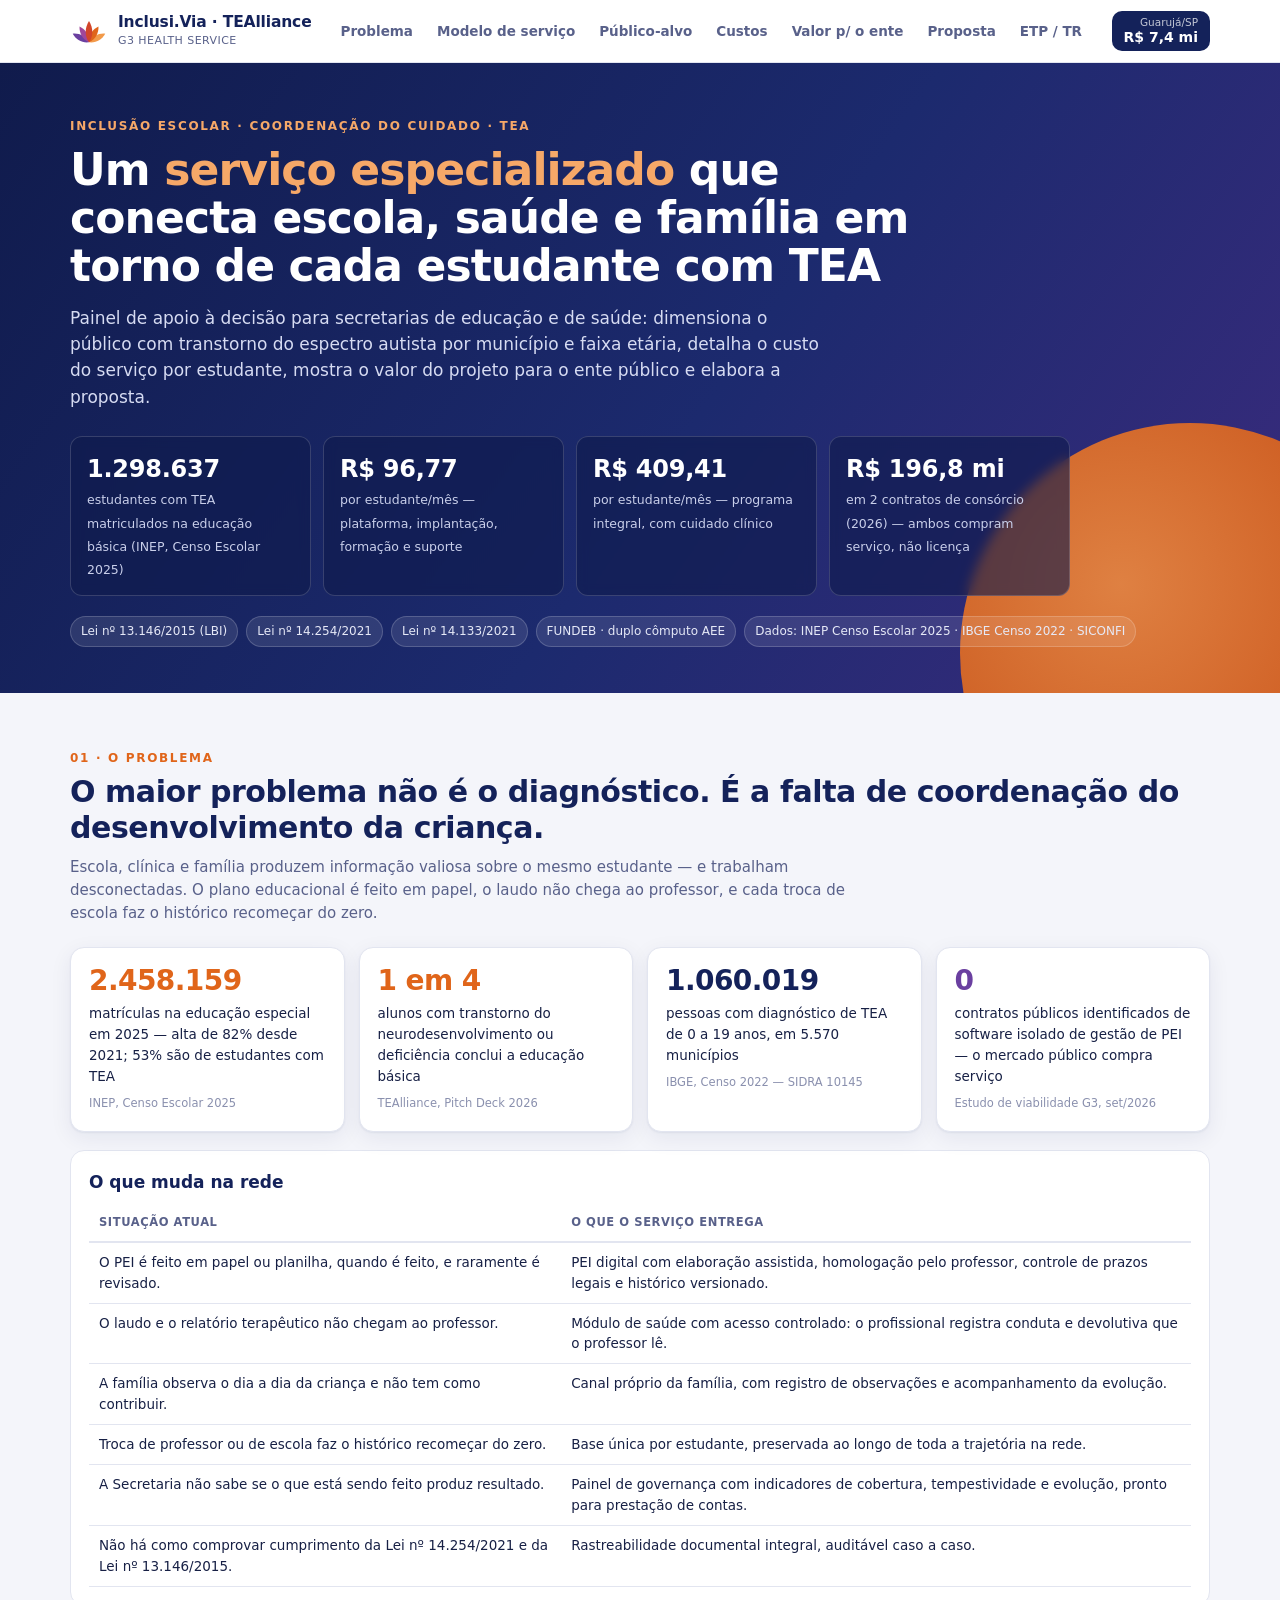
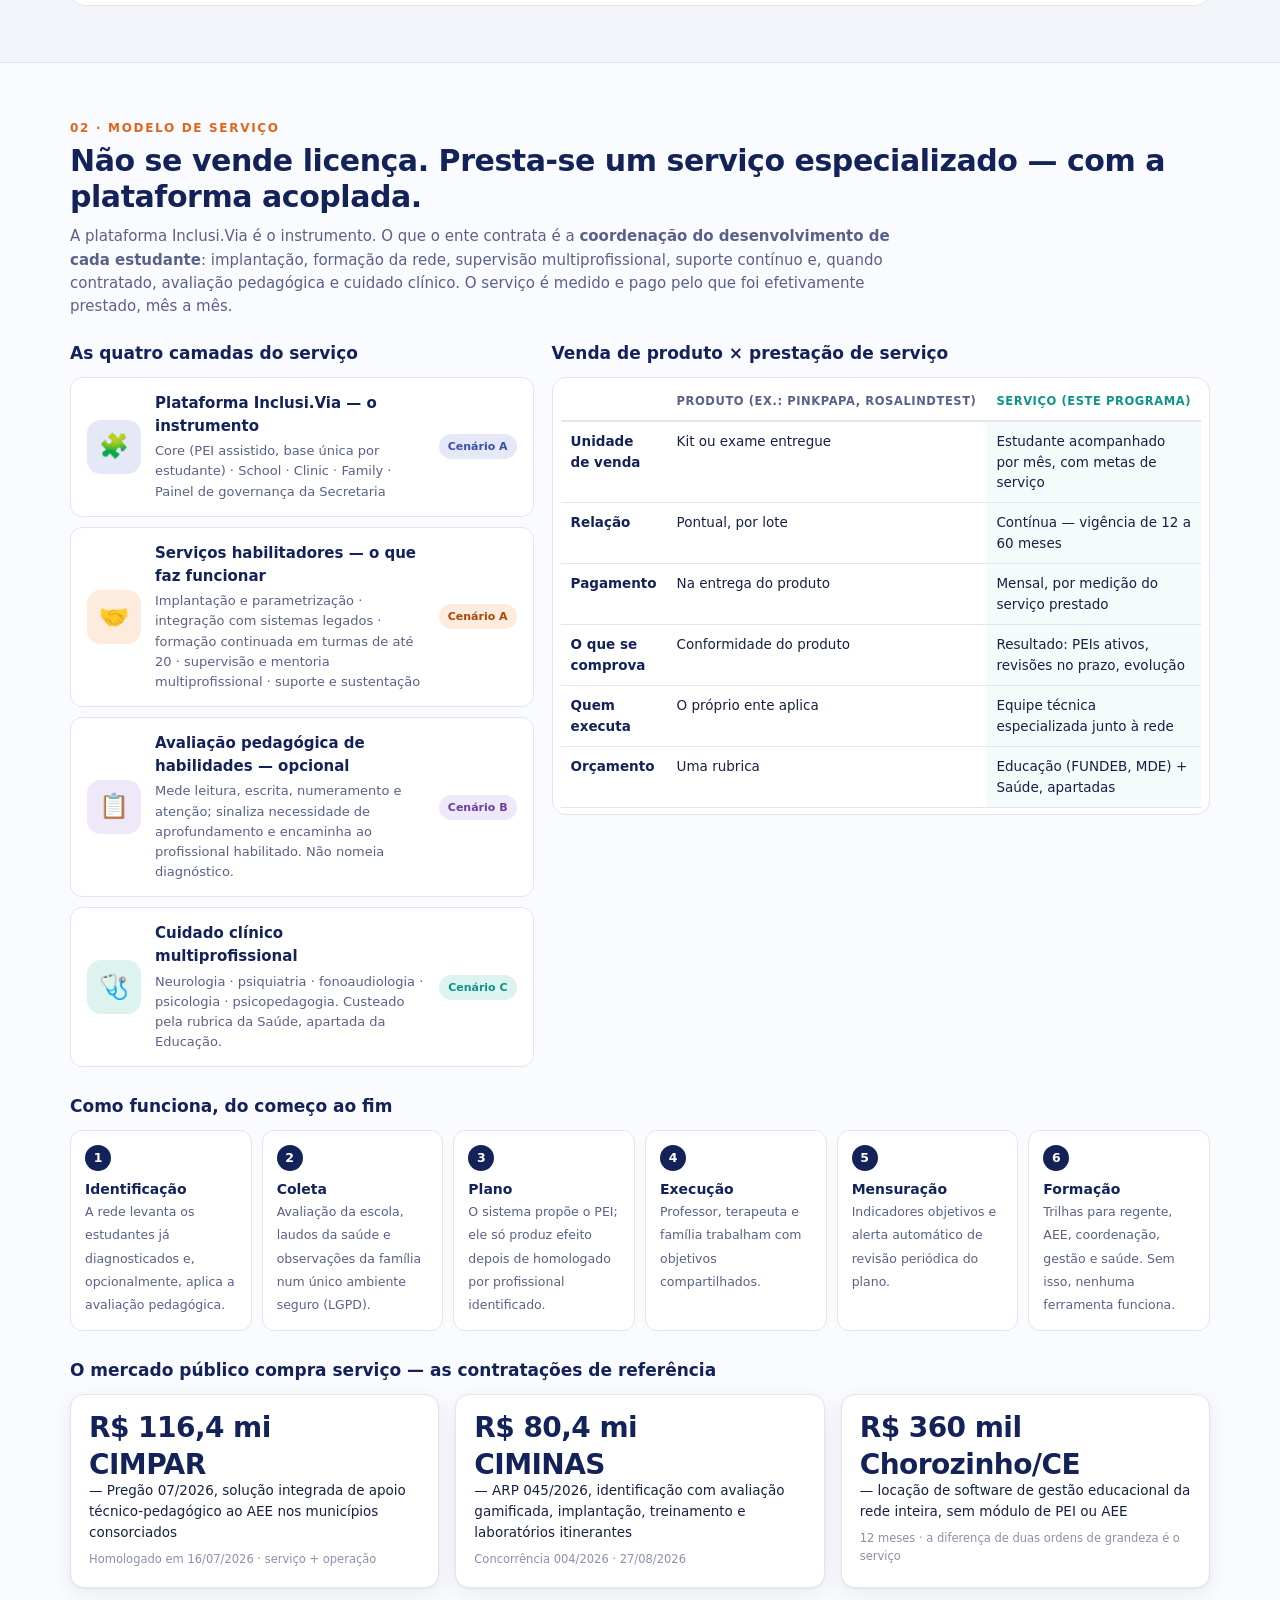
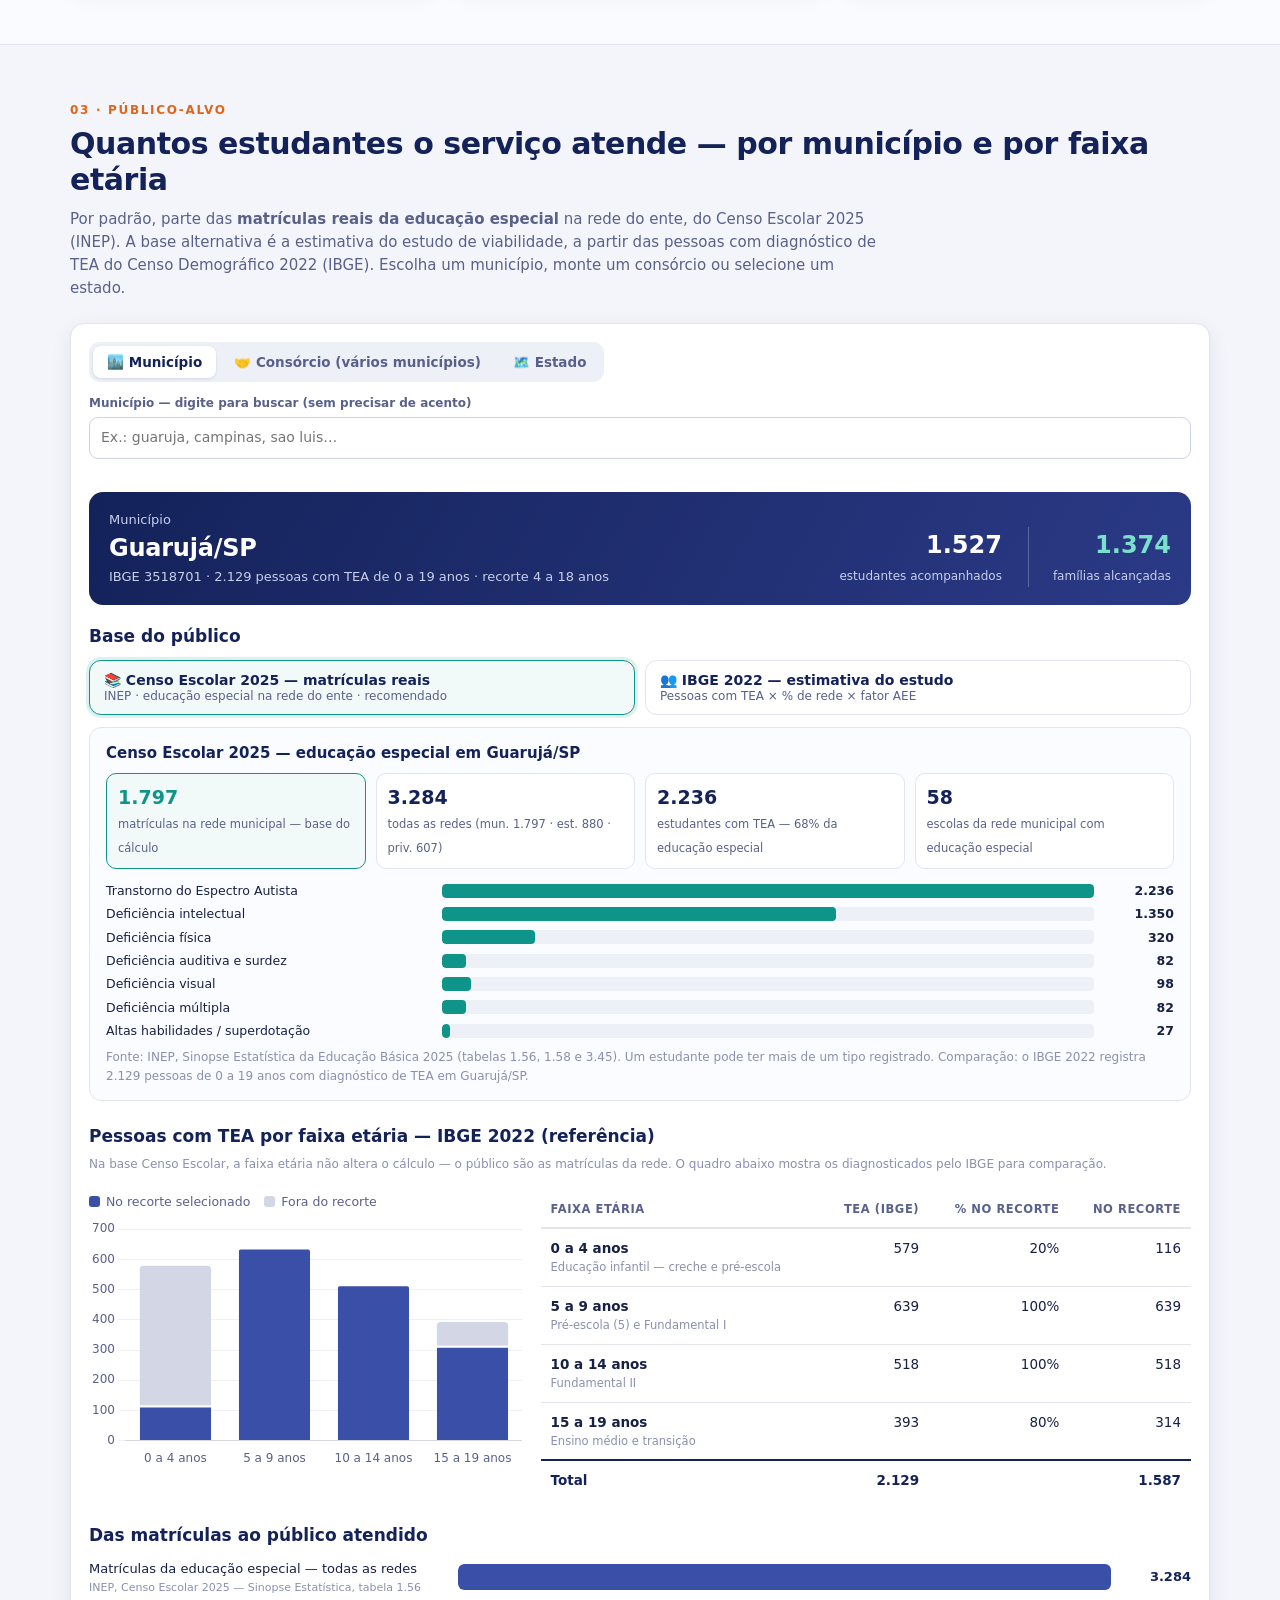
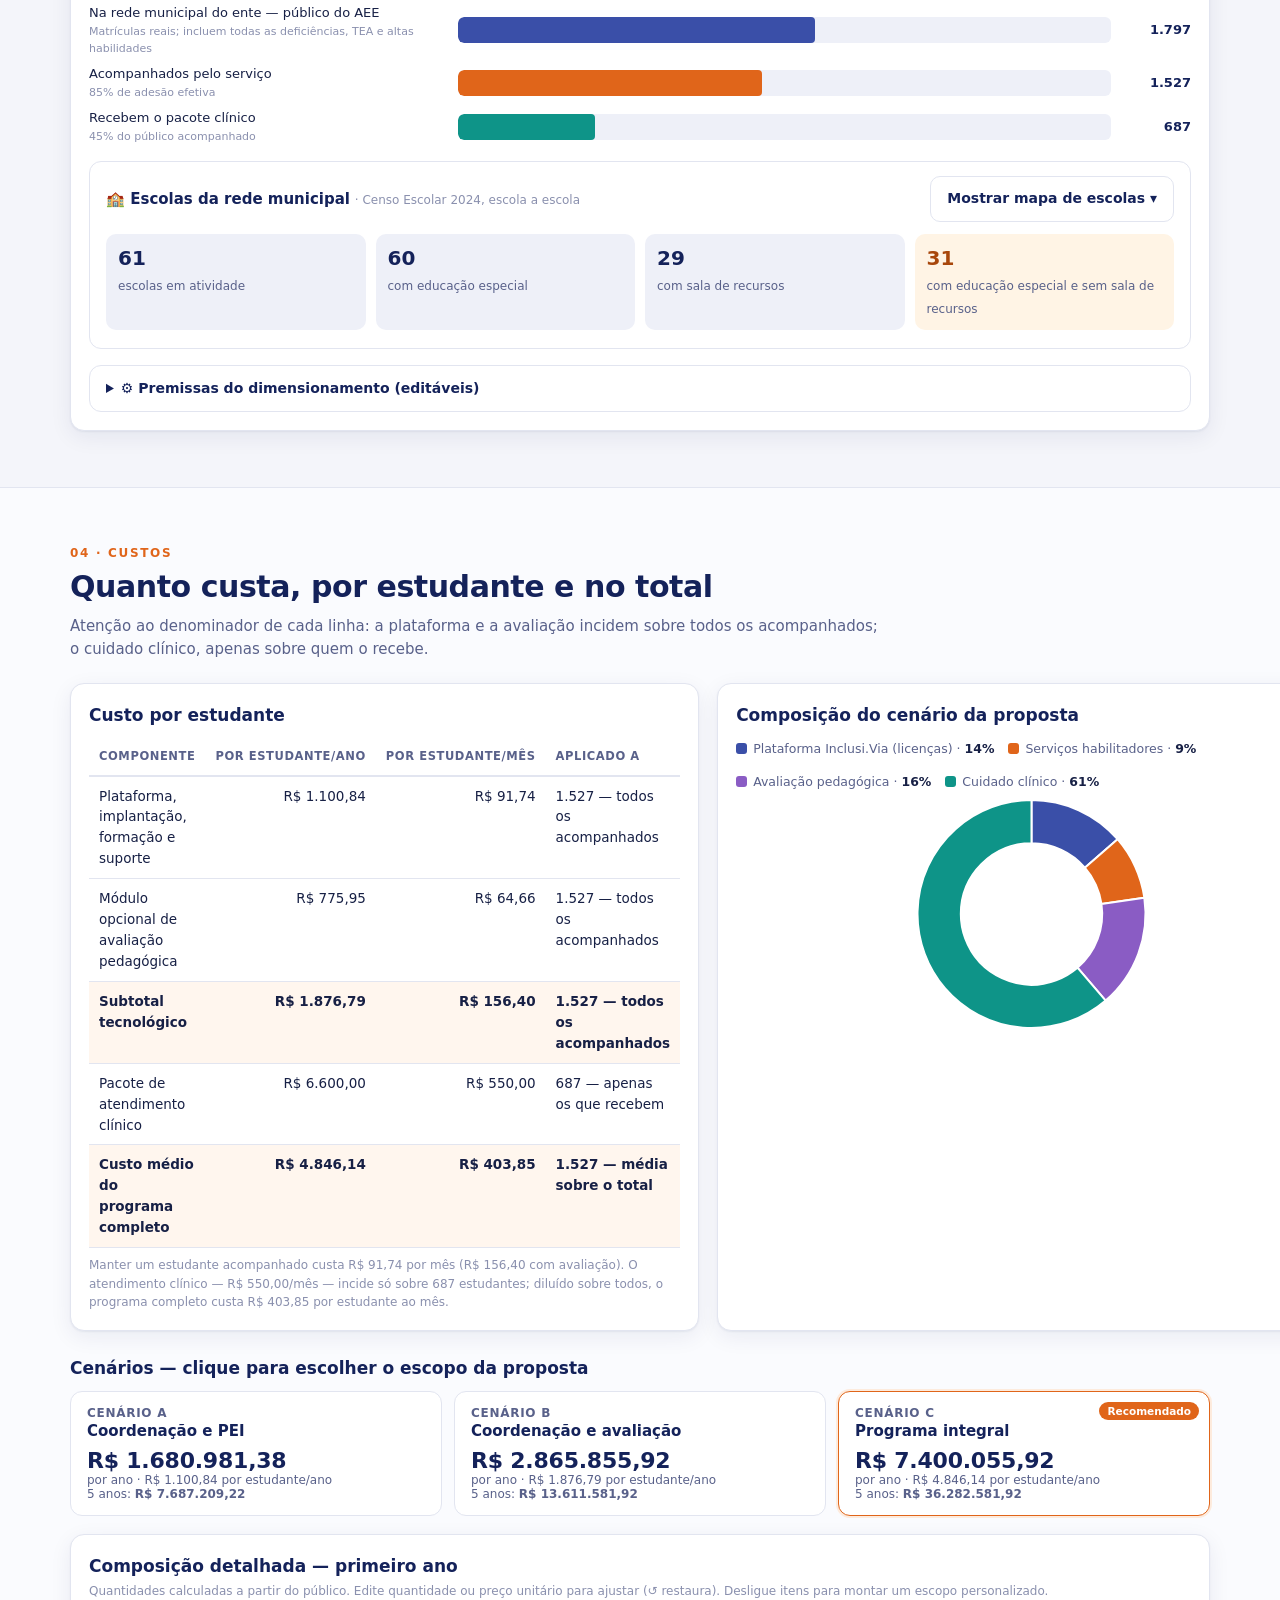
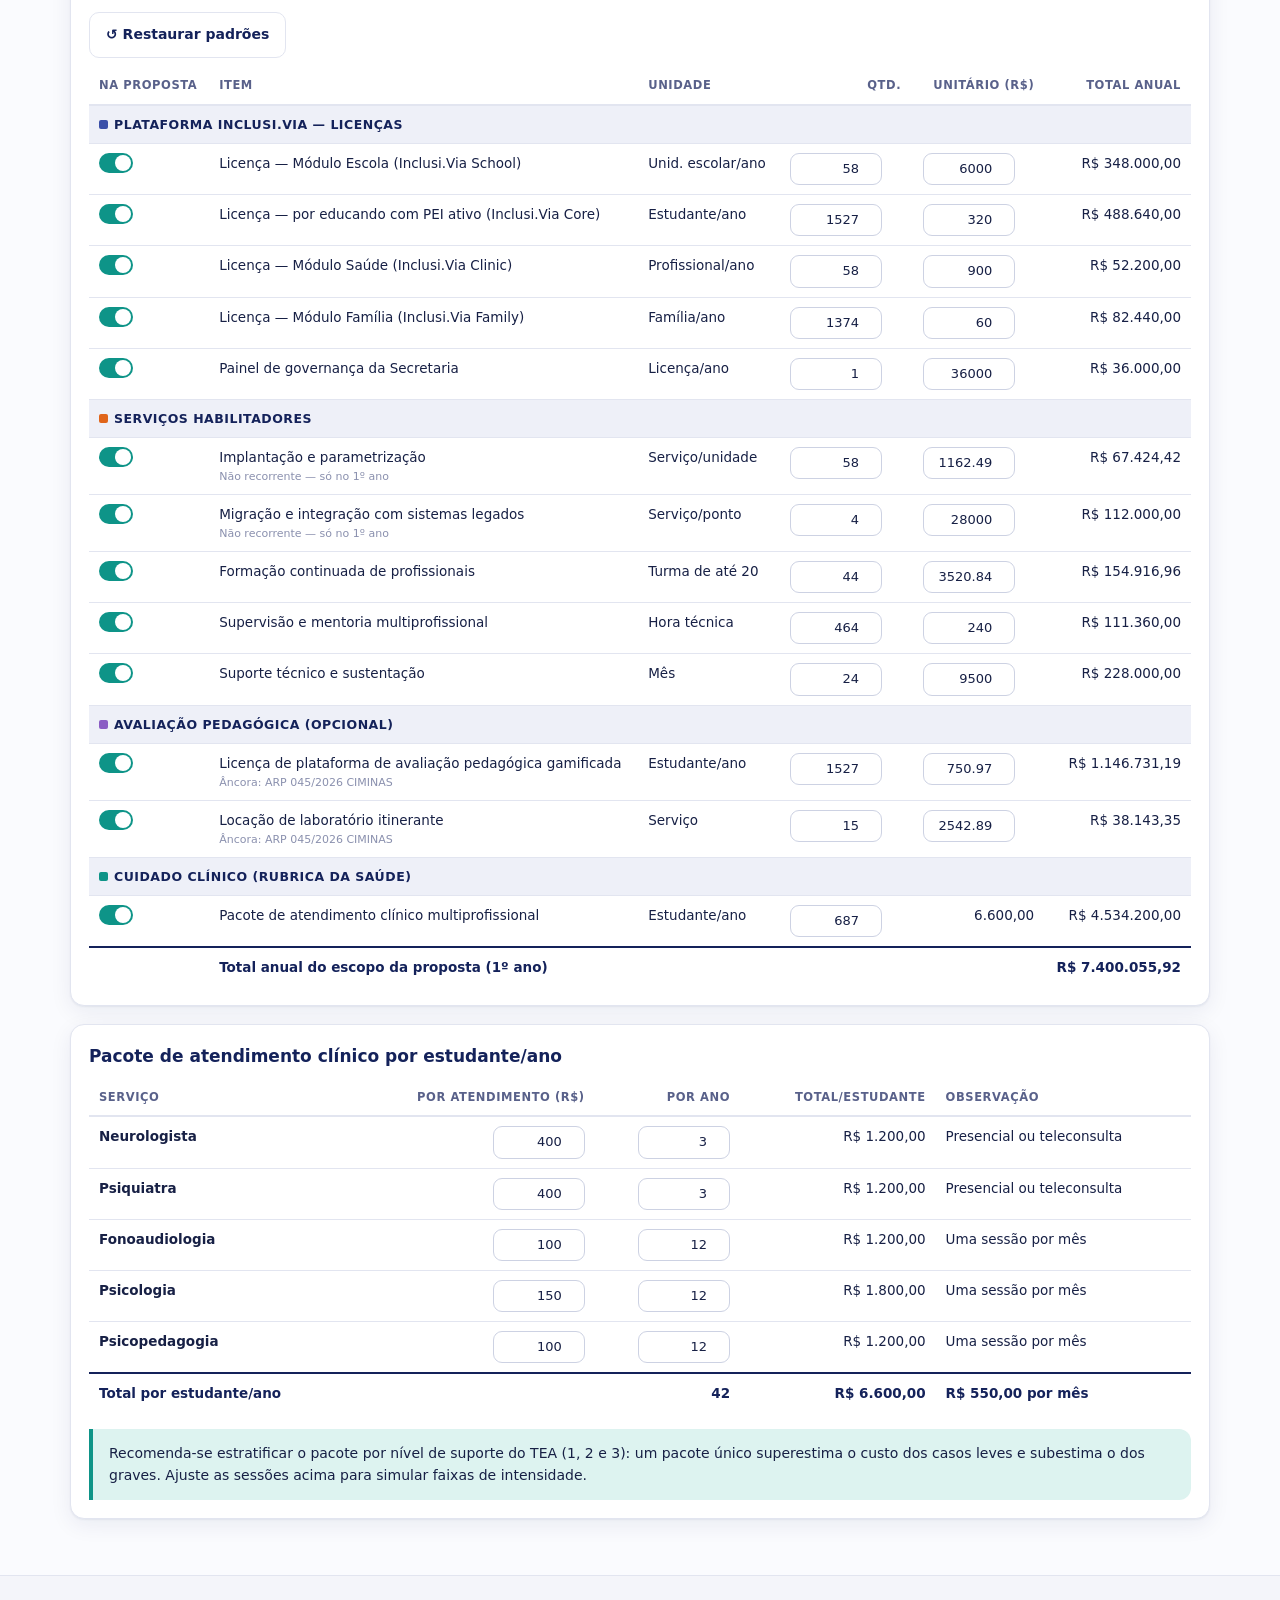
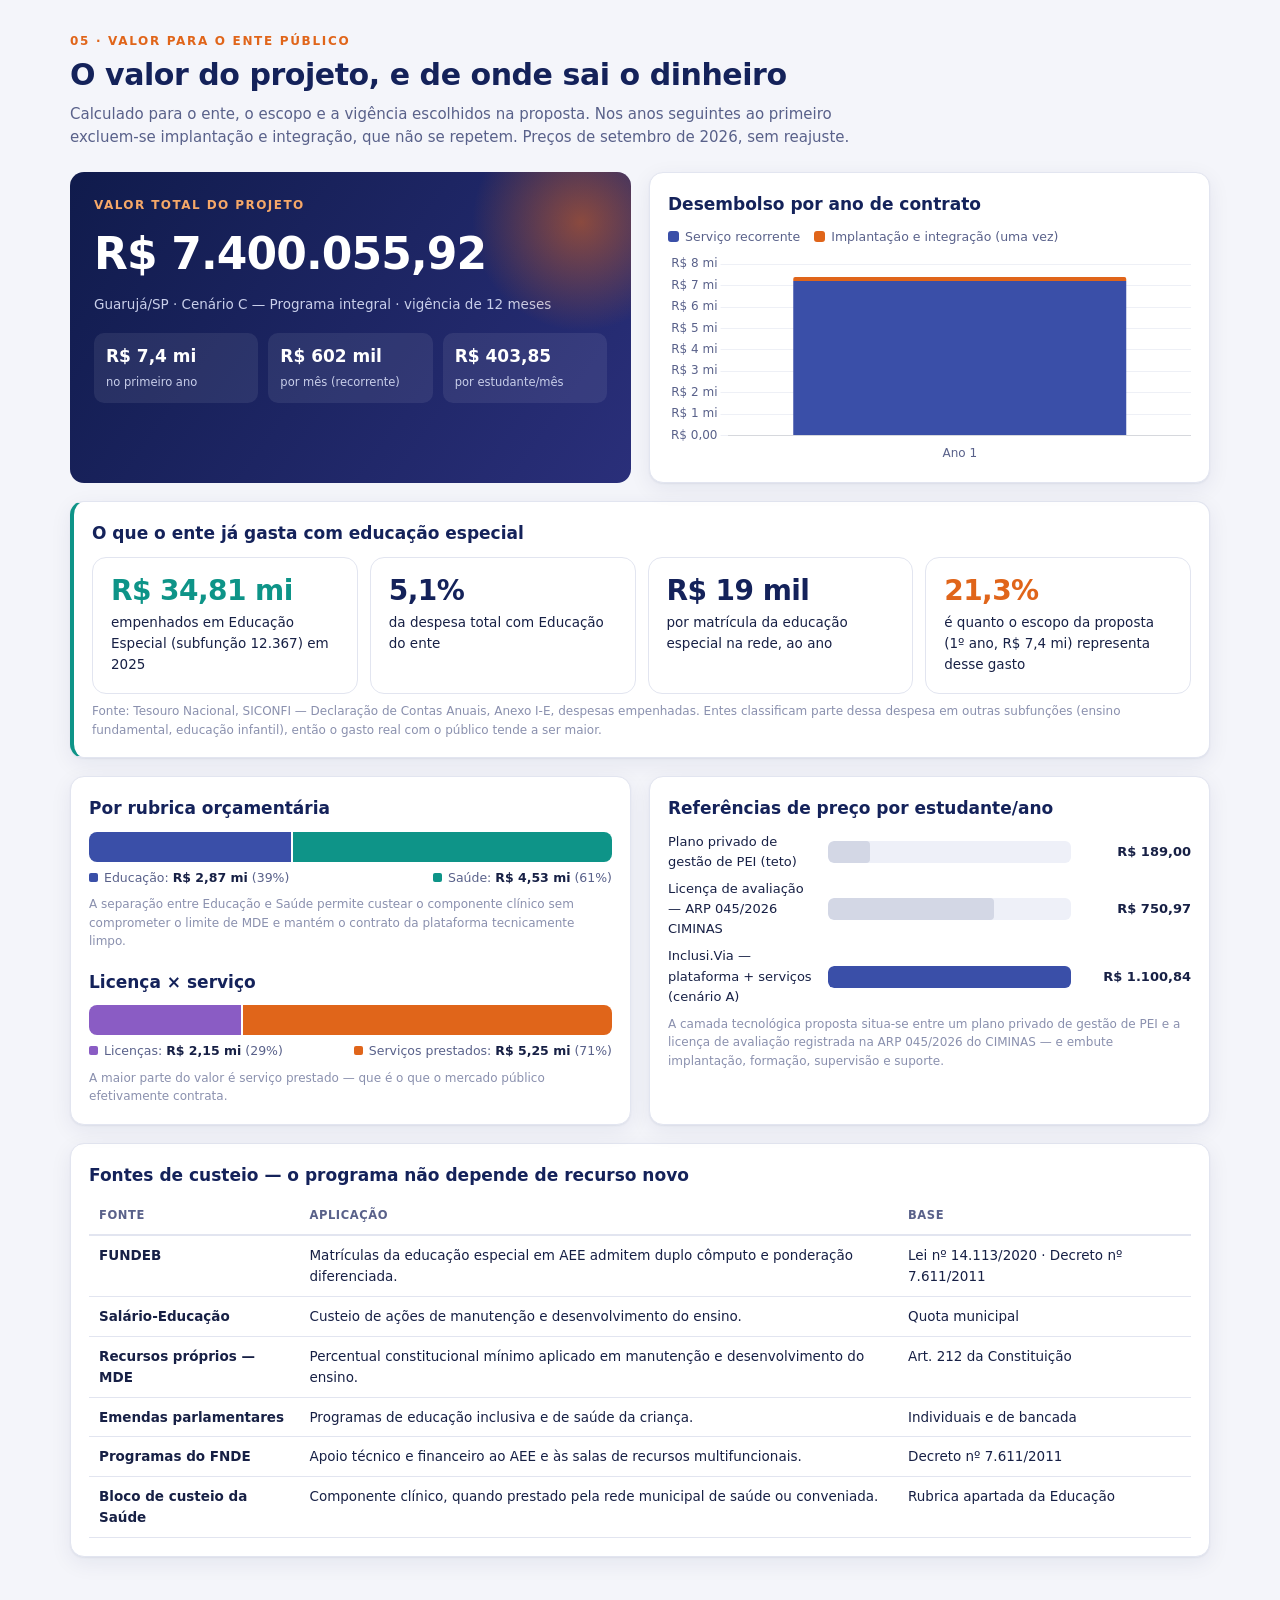
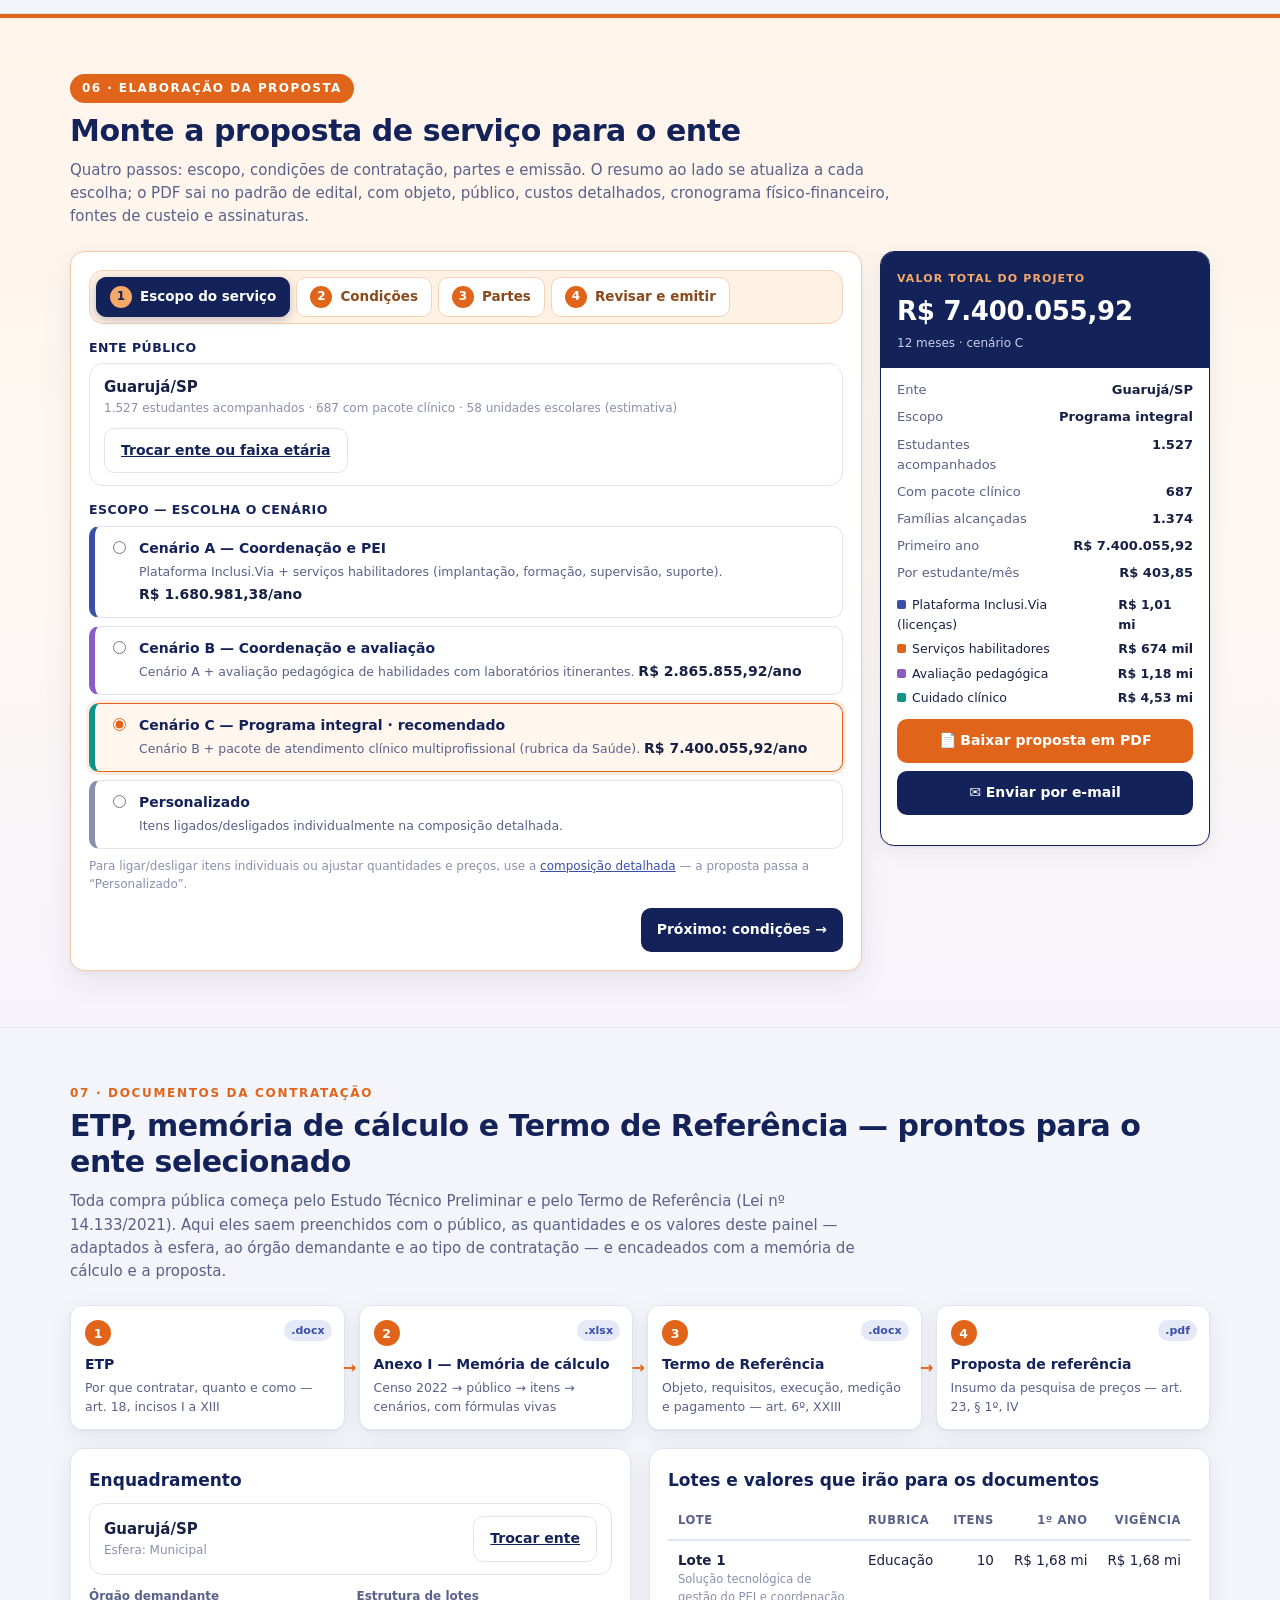
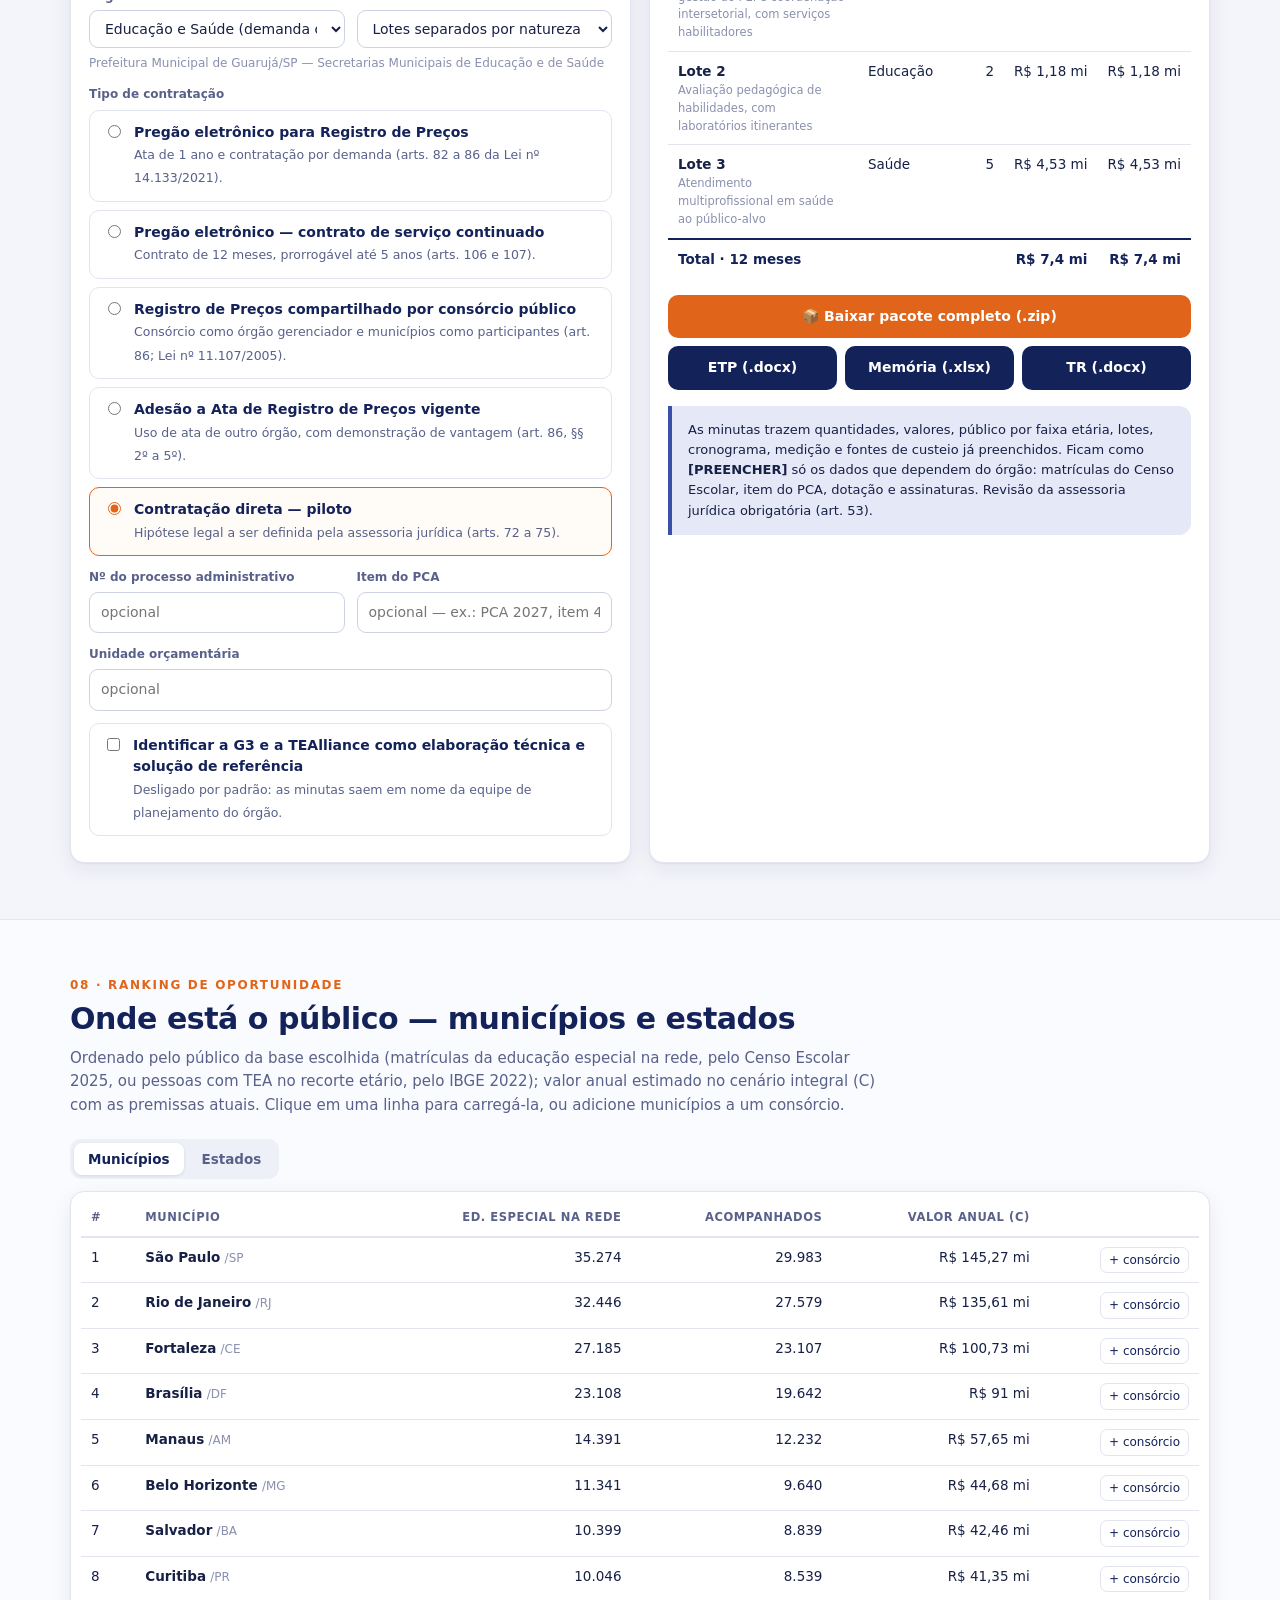
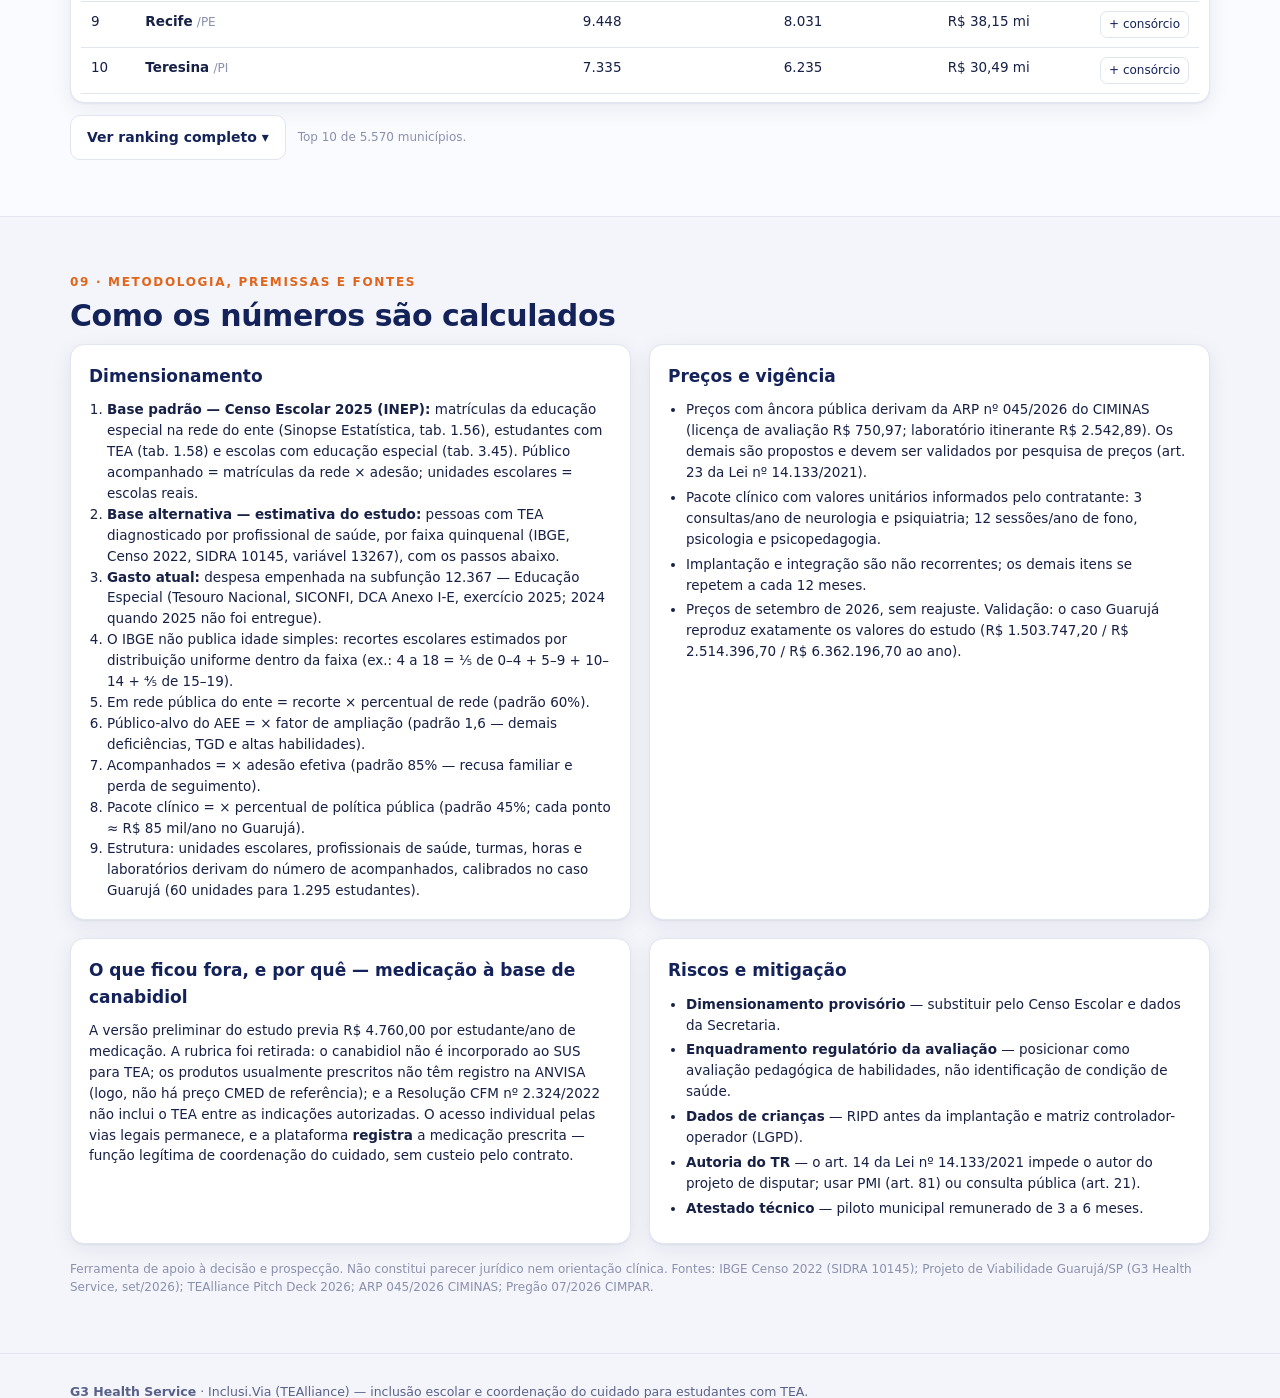
==== commit 0c8b8fb0: "Mapa de escolas (microdados do Censo Escolar, por UF sob demanda) com mostrar/ocultar, lotes de impl" ====
--- a/index.html
+++ b/index.html
@@ -268,6 +268,27 @@
 .tipos .v{text-align:right;font-weight:650;font-variant-numeric:tabular-nums}
 .gasto{display:grid;grid-template-columns:repeat(4,1fr);gap:12px;margin-top:10px}
 @media (max-width:760px){ .basesel,.cebox .cg,.gasto{grid-template-columns:1fr 1fr} .tipos .hb{grid-template-columns:1fr 1.3fr 58px} }
+.ente .vvs{display:flex;gap:26px;align-items:flex-end}
+.ente .vv.fam{border-left:1px solid rgba(255,255,255,.25);padding-left:24px}
+.ente .vv.fam b{color:#7BE0CB}
+.escmap{border:1px solid var(--line);border-radius:12px;padding:14px 16px;margin-top:16px;background:#fff}
+.emh{display:flex;justify-content:space-between;align-items:center;gap:10px;flex-wrap:wrap}
+.emh b{color:var(--navy);font-size:15px}
+.emk{display:grid;grid-template-columns:repeat(4,1fr);gap:10px;margin:12px 0 4px}
+.emk div{background:var(--soft);border-radius:10px;padding:9px 12px}
+.emk div b{display:block;font-size:20px;color:var(--navy);font-variant-numeric:tabular-nums}
+.emk div span{font-size:12px;color:var(--muted)}
+.emk div.warn{background:#FFF4E5}
+.emk div.warn b{color:#A8470C}
+.emf{display:flex;gap:10px;align-items:center;flex-wrap:wrap;margin-bottom:10px}
+.emf input[type=text]{max-width:340px}
+.emck{font-size:13px;color:var(--muted);display:flex;gap:6px;align-items:center}
+.emtab{max-height:440px;overflow:auto}
+.emtab thead th{position:sticky;top:0;background:#fff;z-index:1}
+.lote{display:inline-block;min-width:26px;text-align:center;font-size:11.5px;font-weight:700;padding:2px 7px;border-radius:99px}
+.lote.l1{background:#DDF3F0;color:#0B6F66} .lote.l2{background:#FFF1E4;color:#A8470C} .lote.l3{background:var(--soft);color:var(--muted)}
+.nao{color:#A8470C;font-weight:600}
+@media (max-width:760px){ .emk{grid-template-columns:1fr 1fr} .ente .vvs{gap:14px} .ente .vv.fam{padding-left:14px} }
 /* módulo de proposta em destaque */
 #proposta{background:linear-gradient(180deg,#FFF4EA 0%,#FDF8F3 55%,#F7F3FB 100%);border-top:4px solid var(--orange)}
 #proposta .sh{display:inline-block;background:var(--orange);color:#fff;padding:5px 12px;border-radius:99px;letter-spacing:.12em}
@@ -473,7 +494,10 @@
 
     <div class="ente">
       <div><div class="mt" id="enteTipo">Município</div><div class="nm" id="enteNome">—</div><div class="mt" id="enteMeta">—</div></div>
-      <div class="vv"><b class="tnum" id="enteAcomp">—</b><span>estudantes acompanhados pelo serviço</span></div>
+      <div class="vvs">
+        <div class="vv"><b class="tnum" id="enteAcomp">—</b><span>estudantes acompanhados</span></div>
+        <div class="vv fam"><b class="tnum" id="enteFam">—</b><span>famílias alcançadas</span></div>
+      </div>
     </div>
     <div class="callout blue" id="capHint" style="display:none;margin:-6px 0 16px;font-size:13.5px"></div>
 
@@ -499,6 +523,24 @@
 
     <h3 style="margin-top:22px" id="hFunil">Do total populacional ao público atendido</h3>
     <div class="funnel" id="funnel"></div>
+
+    <div class="escmap" id="escMap">
+      <div class="emh">
+        <div><b id="emTit">🏫 Escolas da rede municipal</b> <span class="note" style="margin:0">· Censo Escolar <span id="emAno">2024</span>, escola a escola</span></div>
+        <button class="btn ghost" id="emBtn" onclick="toggleMapa()">Mostrar mapa de escolas ▾</button>
+      </div>
+      <div class="emk" id="emKpis"></div>
+      <div id="emBody" style="display:none">
+        <div class="note" id="emLotes" style="margin:0 0 10px"></div>
+        <div class="emf">
+          <input type="text" id="emBusca" placeholder="Buscar escola pelo nome" oninput="renderMapa()">
+          <label class="emck"><input type="checkbox" id="emSo" checked onchange="renderMapa()"> Só escolas com educação especial</label>
+          <button class="btn ghost" onclick="exportarMapa()">⬇ Exportar CSV</button>
+        </div>
+        <div class="tscroll emtab"><table id="emTab"></table></div>
+        <div class="note" id="emNote"></div>
+      </div>
+    </div>
     <details class="prem" id="prem"><summary>⚙️ Premissas do dimensionamento (editáveis)</summary><div class="pgrid" id="pgrid"></div>
       <div class="note" style="padding:0 16px 14px">Os parâmetros de rede, de ampliação e de estrutura escolar são provisórios e devem ser substituídos pelos dados do Censo Escolar e da Secretaria antes de uso externo. Dimensionamento inflado é a causa mais comum de impugnação e glosa.</div>
     </details>
@@ -686,6 +728,7 @@
           <dt>Escopo</dt><dd id="sCen">—</dd>
           <dt>Estudantes acompanhados</dt><dd id="sAcomp">—</dd>
           <dt>Com pacote clínico</dt><dd id="sClin">—</dd>
+          <dt>Famílias alcançadas</dt><dd id="sFam">—</dd>
           <dt>Primeiro ano</dt><dd id="sAno">—</dd>
           <dt>Por estudante/mês</dt><dd id="sEst">—</dd>
         </dl>
@@ -814,7 +857,7 @@
 
 <div class="wrap foot">
   <b>G3 Health Service</b> · Inclusi.Via (TEAlliance) — inclusão escolar e coordenação do cuidado para estudantes com TEA.<br>
-  Contato: g3.healthservice@proton.me · Build 2026-09-29 20:27 · Bases: INEP, Censo Escolar 2025 · IBGE, Censo 2022 · Tesouro Nacional, SICONFI — 5.570 municípios.
+  Contato: g3.healthservice@proton.me · Build 2026-09-29 20:47 · Bases: INEP, Censo Escolar 2025 · IBGE, Censo 2022 · Tesouro Nacional, SICONFI — 5.570 municípios.
 </div>
 
 <script>/*!
@@ -1244,10 +1287,11 @@
 <script>
 const M = [["1200013","AC","Acrelândia",29,33,20,22],["1200054","AC","Assis Brasil",13,20,26,2],["1200104","AC","Brasiléia",71,87,59,53],["1200138","AC","Bujari",48,39,45,13],["1200179","AC","Capixaba",36,37,21,7],["1200203","AC","Cruzeiro do Sul",228,234,148,62],["1200252","AC","Epitaciolândia",54,78,43,14],["1200302","AC","Feijó",56,122,37,25],["1200328","AC","Jordão",6,10,20,8],["1200336","AC","Mâncio Lima",13,38,24,7],["1200344","AC","Manoel Urbano",53,45,45,4],["1200351","AC","Marechal Thaumaturgo",29,12,28,27],["1200385","AC","Plácido de Castro",5,86,57,0],["1200807","AC","Porto Acre",53,77,52,14],["1200393","AC","Porto Walter",15,1,30,11],["1200401","AC","Rio Branco",1154,1895,1175,739],["1200427","AC","Rodrigues Alves",5,24,22,6],["1200435","AC","Santa Rosa do Purus",2,7,4,2],["1200500","AC","Sena Madureira",102,74,78,91],["1200450","AC","Senador Guiomard",44,91,68,59],["1200609","AC","Tarauacá",44,67,43,35],["1200708","AC","Xapuri",10,13,24,26],["2700102","AL","Água Branca",20,28,37,0],["2700201","AL","Anadia",17,8,15,15],["2700300","AL","Arapiraca",341,618,328,228],["2700409","AL","Atalaia",6,123,75,44],["2700508","AL","Barra de Santo Antônio",33,20,14,11],["2700607","AL","Barra de São Miguel",0,6,3,11],["2700706","AL","Batalha",4,37,26,15],["2700805","AL","Belém",0,7,6,6],["2700904","AL","Belo Monte",3,0,10,3],["2701001","AL","Boca da Mata",83,94,40,19],["2701100","AL","Branquinha",0,5,9,11],["2701209","AL","Cacimbinhas",0,4,7,4],["2701308","AL","Cajueiro",12,11,32,12],["2701357","AL","Campestre",8,7,3,5],["2701407","AL","Campo Alegre",0,6,48,13],["2701506","AL","Campo Grande",5,7,0,0],["2701605","AL","Canapi",12,20,8,0],["2701704","AL","Capela",18,39,5,14],["2701803","AL","Carneiros",4,6,0,11],["2701902","AL","Chã Preta",0,6,0,0],["2702009","AL","Coité do Nóia",0,29,19,31],["2702108","AL","Colônia Leopoldina",27,19,0,0],["2702207","AL","Coqueiro Seco",0,0,3,0],["2702306","AL","Coruripe",92,92,92,52],["2702355","AL","Craíbas",26,6,49,40],["2702405","AL","Delmiro Gouveia",168,174,121,55],["2702504","AL","Dois Riachos",4,4,0,0],["2702553","AL","Estrela de Alagoas",5,12,5,5],["2702603","AL","Feira Grande",10,10,21,10],["2702702","AL","Feliz Deserto",5,7,5,5],["2702801","AL","Flexeiras",11,12,14,5],["2702900","AL","Girau do Ponciano",12,9,46,28],["2703007","AL","Ibateguara",10,33,21,5],["2703106","AL","Igaci",11,39,26,12],["2703205","AL","Igreja Nova",9,25,19,7],["2703304","AL","Inhapi",4,30,23,28],["2703403","AL","Jacaré dos Homens",0,3,5,0],["2703502","AL","Jacuípe",6,0,4,18],["2703601","AL","Japaratinga",5,9,10,2],["2703700","AL","Jaramataia",3,0,0,11],["2703759","AL","Jequiá da Praia",6,20,16,5],["2703809","AL","Joaquim Gomes",29,13,9,13],["2703908","AL","Jundiá",5,5,0,0],["2704005","AL","Junqueiro",49,52,41,37],["2704104","AL","Lagoa da Canoa",34,21,11,0],["2704203","AL","Limoeiro de Anadia",5,27,10,25],["2704302","AL","Maceió",1358,1909,1448,877],["2704401","AL","Major Isidoro",20,9,20,12],["2704906","AL","Mar Vermelho",5,9,0,0],["2704500","AL","Maragogi",41,42,38,33],["2704609","AL","Maravilha",5,19,6,19],["2704708","AL","Marechal Deodoro",18,81,95,58],["2704807","AL","Maribondo",8,30,3,16],["2705002","AL","Mata Grande",23,8,33,12],["2705101","AL","Matriz de Camaragibe",21,16,11,20],["2705200","AL","Messias",17,25,36,9],["2705309","AL","Minador do Negrão",7,3,3,0],["2705408","AL","Monteirópolis",4,3,14,12],["2705507","AL","Murici",34,105,39,57],["2705606","AL","Novo Lino",14,6,4,8],["2705705","AL","Olho d'Água das Flores",23,53,9,11],["2705804","AL","Olho d'Água do Casado",0,10,4,11],["2705903","AL","Olho d'Água Grande",5,3,3,5],["2706000","AL","Olivença",4,15,17,8],["2706109","AL","Ouro Branco",0,0,10,12],["2706208","AL","Palestina",5,0,10,3],["2706307","AL","Palmeira dos Índios",65,72,53,43],["2706406","AL","Pão de Açúcar",28,36,55,0],["2706422","AL","Pariconha",20,17,31,11],["2706448","AL","Paripueira",20,24,26,25],["2706505","AL","Passo de Camaragibe",14,10,17,11],["2706604","AL","Paulo Jacinto",0,12,10,0],["2706703","AL","Penedo",70,87,53,22],["2706802","AL","Piaçabuçu",12,5,13,8],["2706901","AL","Pilar",74,50,24,44],["2707008","AL","Pindoba",0,0,6,0],["2707107","AL","Piranhas",53,90,0,0],["2707206","AL","Poço das Trincheiras",10,4,10,18],["2707305","AL","Porto Calvo",33,40,0,1],["2707404","AL","Porto de Pedras",6,3,8,9],["2707503","AL","Porto Real do Colégio",32,25,22,11],["2707602","AL","Quebrangulo",0,3,4,12],["2707701","AL","Rio Largo",64,151,181,128],["2707800","AL","Roteiro",3,8,7,10],["2707909","AL","Santa Luzia do Norte",6,6,10,13],["2708006","AL","Santana do Ipanema",78,116,21,29],["2708105","AL","Santana do Mundaú",9,0,0,19],["2708204","AL","São Brás",3,9,0,7],["2708303","AL","São José da Laje",24,9,10,17],["2708402","AL","São José da Tapera",30,28,0,17],["2708501","AL","São Luís do Quitunde",32,8,35,41],["2708600","AL","São Miguel dos Campos",146,115,105,34],["2708709","AL","São Miguel dos Milagres",18,6,9,0],["2708808","AL","São Sebastião",11,48,34,31],["2708907","AL","Satuba",52,58,19,40],["2708956","AL","Senador Rui Palmeira",8,14,10,3],["2709004","AL","Tanque d'Arca",4,6,0,8],["2709103","AL","Taquarana",9,29,34,10],["2709152","AL","Teotônio Vilela",12,38,54,43],["2709202","AL","Traipu",0,61,9,50],["2709301","AL","União dos Palmares",53,122,102,66],["2709400","AL","Viçosa",49,40,42,48],["1300029","AM","Alvarães",5,8,10,18],["1300060","AM","Amaturá",12,3,5,8],["1300086","AM","Anamã",25,35,6,6],["1300102","AM","Anori",7,10,15,21],["1300144","AM","Apuí",76,130,0,10],["1300201","AM","Atalaia do Norte",0,31,9,14],["1300300","AM","Autazes",29,76,25,11],["1300409","AM","Barcelos",11,44,24,13],["1300508","AM","Barreirinha",42,33,19,30],["1300607","AM","Benjamin Constant",8,22,41,8],["1300631","AM","Beruri",20,22,43,9],["1300680","AM","Boa Vista do Ramos",54,4,74,27],["1300706","AM","Boca do Acre",43,59,70,26],["1300805","AM","Borba",1,40,31,52],["1300839","AM","Caapiranga",6,35,4,19],["1300904","AM","Canutama",27,26,41,40],["1301001","AM","Carauari",25,48,53,22],["1301100","AM","Careiro",18,48,21,16],["1301159","AM","Careiro da Várzea",15,32,35,7],["1301209","AM","Coari",88,135,55,47],["1301308","AM","Codajás",44,59,31,9],["1301407","AM","Eirunepé",9,42,11,30],["1301506","AM","Envira",27,28,7,14],["1301605","AM","Fonte Boa",27,20,16,25],["1301654","AM","Guajará",23,56,5,12],["1301704","AM","Humaitá",16,93,90,42],["1301803","AM","Ipixuna",12,48,11,17],["1301852","AM","Iranduba",84,122,171,84],["1301902","AM","Itacoatiara",118,200,117,90],["1301951","AM","Itamarati",0,7,6,3],["1302009","AM","Itapiranga",5,0,15,6],["1302108","AM","Japurá",6,7,9,3],["1302207","AM","Juruá",8,20,9,15],["1302306","AM","Jutaí",14,27,25,27],["1302405","AM","Lábrea",41,46,83,18],["1302504","AM","Manacapuru",130,193,201,138],["1302553","AM","Manaquiri",13,30,18,0],["1302603","AM","Manaus",3998,4830,3805,3128],["1302702","AM","Manicoré",19,36,52,25],["1302801","AM","Maraã",7,23,15,17],["1302900","AM","Maués",63,36,93,142],["1303007","AM","Nhamundá",9,20,10,27],["1303106","AM","Nova Olinda do Norte",22,47,22,6],["1303205","AM","Novo Airão",12,66,36,32],["1303304","AM","Novo Aripuanã",10,0,9,0],["1303403","AM","Parintins",105,200,107,101],["1303502","AM","Pauini",25,41,43,11],["1303536","AM","Presidente Figueiredo",29,77,69,27],["1303569","AM","Rio Preto da Eva",16,33,27,74],["1303601","AM","Santa Isabel do Rio Negro",0,9,0,9],["1303700","AM","Santo Antônio do Içá",42,27,20,5],["1303809","AM","São Gabriel da Cachoeira",28,92,45,47],["1303908","AM","São Paulo de Olivença",12,27,11,11],["1303957","AM","São Sebastião do Uatumã",0,12,27,4],["1304005","AM","Silves",5,37,10,24],["1304062","AM","Tabatinga",39,58,90,40],["1304104","AM","Tapauá",10,19,20,9],["1304203","AM","Tefé",96,233,111,44],["1304237","AM","Tonantins",32,15,3,19],["1304260","AM","Uarini",13,8,4,19],["1304302","AM","Urucará",0,14,12,47],["1304401","AM","Urucurituba",11,12,6,3],["1600105","AP","Amapá",25,66,22,11],["1600204","AP","Calçoene",15,22,19,12],["1600212","AP","Cutias",4,3,8,4],["1600238","AP","Ferreira Gomes",10,25,36,5],["1600253","AP","Itaubal",3,3,7,7],["1600279","AP","Laranjal do Jari",72,86,72,31],["1600303","AP","Macapá",1141,1547,1064,636],["1600402","AP","Mazagão",49,30,29,36],["1600501","AP","Oiapoque",36,19,23,25],["1600154","AP","Pedra Branca do Amapari",31,27,22,2],["1600535","AP","Porto Grande",45,44,20,11],["1600550","AP","Pracuúba",0,10,4,3],["1600600","AP","Santana",255,424,257,156],["1600055","AP","Serra do Navio",5,7,9,10],["1600709","AP","Tartarugalzinho",5,49,17,20],["1600808","AP","Vitória do Jari",6,14,25,22],["2900108","BA","Abaíra",4,0,4,0],["2900207","BA","Abaré",3,12,17,53],["2900306","BA","Acajutiba",12,6,10,12],["2900355","BA","Adustina",21,21,4,0],["2900405","BA","Água Fria",5,19,15,4],["2900603","BA","Aiquara",7,0,5,0],["2900702","BA","Alagoinhas",133,242,130,174],["2900801","BA","Alcobaça",18,0,27,0],["2900900","BA","Almadina",3,6,3,0],["2901007","BA","Amargosa",11,44,0,60],["2901106","BA","Amélia Rodrigues",33,66,0,37],["2901155","BA","América Dourada",5,14,6,10],["2901205","BA","Anagé",18,18,0,20],["2901304","BA","Andaraí",6,14,7,13],["2901353","BA","Andorinha",0,41,27,14],["2901403","BA","Angical",5,25,16,4],["2901502","BA","Anguera",0,16,26,8],["2901601","BA","Antas",15,31,11,31],["2901700","BA","Antônio Cardoso",0,17,17,9],["2901809","BA","Antônio Gonçalves",19,20,5,0],["2901908","BA","Aporá",12,22,12,11],["2901957","BA","Apuarema",14,15,8,13],["2902054","BA","Araçás",8,7,14,5],["2902005","BA","Aracatu",4,5,0,0],["2902104","BA","Araci",18,30,38,56],["2902203","BA","Aramari",11,30,12,14],["2902252","BA","Arataca",0,18,5,13],["2902302","BA","Aratuípe",14,0,27,5],["2902401","BA","Aurelino Leal",9,9,12,11],["2902500","BA","Baianópolis",0,0,4,0],["2902609","BA","Baixa Grande",0,23,6,20],["2902658","BA","Banzaê",1,13,11,23],["2902708","BA","Barra",14,42,32,24],["2902807","BA","Barra da Estiva",9,30,44,33],["2902906","BA","Barra do Choça",52,60,32,73],["2903003","BA","Barra do Mendes",5,18,2,6],["2903102","BA","Barra do Rocha",0,10,6,0],["2903201","BA","Barreiras",227,275,217,75],["2903235","BA","Barro Alto",0,20,18,24],["2903300","BA","Barro Preto",0,0,5,6],["2903276","BA","Barrocas",16,27,0,5],["2903409","BA","Belmonte",0,38,58,19],["2903508","BA","Belo Campo",22,31,5,16],["2903607","BA","Biritinga",6,12,12,12],["2903706","BA","Boa Nova",5,26,13,10],["2903805","BA","Boa Vista do Tupim",6,4,13,14],["2903904","BA","Bom Jesus da Lapa",61,63,71,75],["2903953","BA","Bom Jesus da Serra",0,0,0,5],["2904001","BA","Boninal",19,12,0,9],["2904050","BA","Bonito",15,14,21,5],["2904100","BA","Boquira",12,11,0,0],["2904209","BA","Botuporã",4,30,0,6],["2904308","BA","Brejões",7,2,16,4],["2904407","BA","Brejolândia",0,0,0,5],["2904506","BA","Brotas de Macaúbas",10,0,6,14],["2904605","BA","Brumado",59,109,78,72],["2904704","BA","Buerarema",14,47,9,0],["2904753","BA","Buritirama",0,15,0,9],["2904803","BA","Caatiba",3,6,6,9],["2904852","BA","Cabaceiras do Paraguaçu",11,0,16,4],["2904902","BA","Cachoeira",51,74,13,20],["2905008","BA","Caculé",19,51,10,11],["2905107","BA","Caém",9,20,0,24],["2905156","BA","Caetanos",5,21,4,6],["2905206","BA","Caetité",34,67,45,24],["2905305","BA","Cafarnaum",11,34,29,19],["2905404","BA","Cairu",14,9,21,11],["2905503","BA","Caldeirão Grande",4,17,31,0],["2905602","BA","Camacan",30,50,23,24],["2905701","BA","Camaçari",514,516,343,210],["2905800","BA","Camamu",11,34,74,36],["2905909","BA","Campo Alegre de Lourdes",16,54,21,32],["2906006","BA","Campo Formoso",70,85,60,53],["2906105","BA","Canápolis",12,8,4,0],["2906204","BA","Canarana",18,31,19,29],["2906303","BA","Canavieiras",27,58,67,34],["2906402","BA","Candeal",5,0,7,0],["2906501","BA","Candeias",79,99,108,47],["2906600","BA","Candiba",12,8,11,5],["2906709","BA","Cândido Sales",32,24,29,26],["2906808","BA","Cansanção",51,42,44,6],["2906824","BA","Canudos",22,27,18,11],["2906857","BA","Capela do Alto Alegre",0,10,19,4],["2906873","BA","Capim Grosso",105,84,63,51],["2906899","BA","Caraíbas",5,11,10,5],["2906907","BA","Caravelas",11,26,17,14],["2907004","BA","Cardeal da Silva",7,16,9,7],["2907103","BA","Carinhanha",46,30,37,21],["2907202","BA","Casa Nova",116,52,59,67],["2907301","BA","Castro Alves",28,29,12,0],["2907400","BA","Catolândia",2,0,6,0],["2907509","BA","Catu",21,87,37,55],["2907558","BA","Caturama",0,7,0,0],["2907608","BA","Central",11,17,6,5],["2907707","BA","Chorrochó",23,10,9,10],["2907806","BA","Cícero Dantas",20,46,19,26],["2907905","BA","Cipó",5,30,5,11],["2908002","BA","Coaraci",23,10,30,9],["2908101","BA","Cocos",10,15,15,13],["2908200","BA","Conceição da Feira",26,11,0,15],["2908309","BA","Conceição do Almeida",8,16,11,21],["2908408","BA","Conceição do Coité",72,87,66,110],["2908507","BA","Conceição do Jacuípe",23,75,18,28],["2908606","BA","Conde",20,12,17,11],["2908705","BA","Condeúba",10,17,4,4],["2908804","BA","Contendas do Sincorá",0,6,3,0],["2908903","BA","Coração de Maria",0,10,0,0],["2909000","BA","Cordeiros",5,4,5,0],["2909109","BA","Coribe",0,15,8,8],["2909208","BA","Coronel João Sá",31,9,27,11],["2909307","BA","Correntina",37,8,11,0],["2909406","BA","Cotegipe",4,5,2,13],["2909505","BA","Cravolândia",0,4,0,3],["2909604","BA","Crisópolis",0,0,25,0],["2909703","BA","Cristópolis",0,10,8,4],["2909802","BA","Cruz das Almas",63,105,89,82],["2909901","BA","Curaçá",23,13,16,92],["2910008","BA","Dário Meira",5,19,35,23],["2910057","BA","Dias d'Ávila",103,88,99,27],["2910107","BA","Dom Basílio",5,18,8,0],["2910206","BA","Dom Macedo Costa",3,3,3,6],["2910305","BA","Elísio Medrado",16,15,5,5],["2910404","BA","Encruzilhada",10,17,29,40],["2910503","BA","Entre Rios",23,74,57,33],["2900504","BA","Érico Cardoso",0,16,15,0],["2910602","BA","Esplanada",18,45,11,47],["2910701","BA","Euclides da Cunha",121,52,34,88],["2910727","BA","Eunápolis",135,256,196,173],["2910750","BA","Fátima",20,19,12,28],["2910776","BA","Feira da Mata",9,2,3,3],["2910800","BA","Feira de Santana",755,951,675,471],["2910859","BA","Filadélfia",12,21,30,6],["2910909","BA","Firmino Alves",0,4,3,3],["2911006","BA","Floresta Azul",7,10,15,7],["2911105","BA","Formosa do Rio Preto",0,0,14,78],["2911204","BA","Gandu",20,66,49,28],["2911253","BA","Gavião",0,9,3,4],["2911303","BA","Gentio do Ouro",10,26,9,15],["2911402","BA","Glória",24,19,21,33],["2911501","BA","Gongogi",2,7,8,7],["2911600","BA","Governador Mangabeira",29,51,31,13],["2911659","BA","Guajeru",0,7,8,0],["2911709","BA","Guanambi",83,55,87,37],["2911808","BA","Guaratinga",0,9,9,11],["2911857","BA","Heliópolis",5,4,16,23],["2911907","BA","Iaçu",45,13,9,18],["2912004","BA","Ibiassucê",8,0,0,5],["2912103","BA","Ibicaraí",0,51,8,30],["2912202","BA","Ibicoara",10,15,0,11],["2912301","BA","Ibicuí",0,14,15,9],["2912400","BA","Ibipeba",18,30,12,31],["2912509","BA","Ibipitanga",4,10,8,24],["2912608","BA","Ibiquera",0,4,0,0],["2912707","BA","Ibirapitanga",27,10,14,15],["2912806","BA","Ibirapuã",6,3,0,6],["2912905","BA","Ibirataia",33,43,54,13],["2913002","BA","Ibitiara",0,8,19,21],["2913101","BA","Ibititá",16,22,23,7],["2913200","BA","Ibotirama",33,38,29,1],["2913309","BA","Ichu",5,5,3,11],["2913408","BA","Igaporã",4,4,17,27],["2913457","BA","Igrapiúna",3,14,18,12],["2913507","BA","Iguaí",10,32,34,10],["2913606","BA","Ilhéus",230,392,255,205],["2913705","BA","Inhambupe",20,19,76,29],["2913804","BA","Ipecaetá",11,17,7,30],["2913903","BA","Ipiaú",19,46,33,53],["2914000","BA","Ipirá",63,28,72,29],["2914109","BA","Ipupiara",0,0,0,6],["2914208","BA","Irajuba",11,6,15,8],["2914307","BA","Iramaia",2,3,9,7],["2914406","BA","Iraquara",0,18,38,15],["2914505","BA","Irará",14,28,0,37],["2914604","BA","Irecê",92,177,95,56],["2914653","BA","Itabela",19,22,50,2],["2914703","BA","Itaberaba",42,78,75,70],["2914802","BA","Itabuna",212,440,361,173],["2914901","BA","Itacaré",53,20,18,30],["2915007","BA","Itaeté",5,0,18,0],["2915106","BA","Itagi",8,25,21,6],["2915205","BA","Itagibá",10,50,13,26],["2915304","BA","Itagimirim",8,10,9,10],["2915353","BA","Itaguaçu da Bahia",4,10,6,0],["2915403","BA","Itaju do Colônia",8,10,0,2],["2915502","BA","Itajuípe",19,0,0,11],["2915601","BA","Itamaraju",49,153,32,52],["2915700","BA","Itamari",5,19,6,8],["2915809","BA","Itambé",43,42,31,14],["2915908","BA","Itanagra",3,3,0,3],["2916005","BA","Itanhém",15,9,9,9],["2916104","BA","Itaparica",10,19,56,32],["2916203","BA","Itapé",7,30,6,0],["2916302","BA","Itapebi",7,4,5,6],["2916401","BA","Itapetinga",118,71,47,120],["2916500","BA","Itapicuru",9,28,0,23],["2916609","BA","Itapitanga",8,0,0,4],["2916708","BA","Itaquara",4,14,0,6],["2916807","BA","Itarantim",7,31,13,9],["2916856","BA","Itatim",12,15,12,0],["2916906","BA","Itiruçu",5,15,22,16],["2917003","BA","Itiúba",0,35,29,0],["2917102","BA","Itororó",26,19,24,12],["2917201","BA","Ituaçu",10,5,19,11],["2917300","BA","Ituberá",23,72,10,13],["2917334","BA","Iuiu",3,14,0,0],["2917359","BA","Jaborandi",23,7,5,5],["2917409","BA","Jacaraci",3,24,32,7],["2917508","BA","Jacobina",155,71,117,99],["2917607","BA","Jaguaquara",42,58,15,114],["2917706","BA","Jaguarari",36,90,25,67],["2917805","BA","Jaguaripe",6,16,0,11],["2917904","BA","Jandaíra",10,10,0,0],["2918001","BA","Jequié",171,362,199,144],["2918100","BA","Jeremoabo",10,47,42,17],["2918209","BA","Jiquiriçá",18,10,0,6],["2918308","BA","Jitaúna",30,9,14,6],["2918357","BA","João Dourado",45,41,18,9],["2918407","BA","Juazeiro",463,389,256,190],["2918456","BA","Jucuruçu",0,0,0,0],["2918506","BA","Jussara",37,5,7,15],["2918555","BA","Jussari",8,6,3,0],["2918605","BA","Jussiape",3,7,7,0],["2918704","BA","Lafaiete Coutinho",10,0,0,3],["2918753","BA","Lagoa Real",7,40,4,21],["2918803","BA","Laje",53,19,10,23],["2918902","BA","Lajedão",0,3,2,4],["2919009","BA","Lajedinho",4,0,0,0],["2919058","BA","Lajedo do Tabocal",10,15,0,5],["2919108","BA","Lamarão",5,4,0,0],["2919157","BA","Lapão",20,21,21,32],["2919207","BA","Lauro de Freitas",185,420,226,238],["2919306","BA","Lençóis",16,22,14,24],["2919405","BA","Licínio de Almeida",5,0,31,13],["2919504","BA","Livramento de Nossa Senhora",28,73,20,32],["2919553","BA","Luís Eduardo Magalhães",130,77,109,50],["2919603","BA","Macajuba",0,5,16,14],["2919702","BA","Macarani",0,8,16,30],["2919801","BA","Macaúbas",18,43,13,69],["2919900","BA","Macururé",5,16,15,15],["2919926","BA","Madre de Deus",43,31,30,30],["2919959","BA","Maetinga",4,3,0,0],["2920007","BA","Maiquinique",8,12,0,4],["2920106","BA","Mairi",0,6,15,19],["2920205","BA","Malhada",11,0,5,8],["2920304","BA","Malhada de Pedras",0,12,14,5],["2920403","BA","Manoel Vitorino",14,25,54,17],["2920452","BA","Mansidão",0,5,20,5],["2920502","BA","Maracás",18,28,25,22],["2920601","BA","Maragogipe",102,77,98,33],["2920700","BA","Maraú",0,11,27,38],["2920809","BA","Marcionílio Souza",0,6,0,5],["2920908","BA","Mascote",14,22,12,25],["2921005","BA","Mata de São João",46,97,49,42],["2921054","BA","Matina",4,0,0,9],["2921104","BA","Medeiros Neto",63,27,24,0],["2921203","BA","Miguel Calmon",18,11,40,15],["2921302","BA","Milagres",0,19,5,11],["2921401","BA","Mirangaba",26,0,1,5],["2921450","BA","Mirante",16,11,19,6],["2921500","BA","Monte Santo",27,49,49,6],["2921609","BA","Morpará",0,15,19,20],["2921708","BA","Morro do Chapéu",46,61,11,11],["2921807","BA","Mortugaba",7,0,0,0],["2921906","BA","Mucugê",0,0,6,0],["2922003","BA","Mucuri",22,42,91,49],["2922052","BA","Mulungu do Morro",12,14,3,0],["2922102","BA","Mundo Novo",0,11,19,0],["2922201","BA","Muniz Ferreira",3,2,3,0],["2922250","BA","Muquém do São Francisco",0,16,10,5],["2922300","BA","Muritiba",27,28,31,0],["2922409","BA","Mutuípe",15,35,9,23],["2922508","BA","Nazaré",68,25,18,35],["2922607","BA","Nilo Peçanha",5,22,24,32],["2922656","BA","Nordestina",20,31,5,11],["2922706","BA","Nova Canaã",8,0,21,18],["2922730","BA","Nova Fátima",8,3,3,7],["2922755","BA","Nova Ibiá",11,18,18,0],["2922805","BA","Nova Itarana",10,5,0,0],["2922854","BA","Nova Redenção",10,22,7,0],["2922904","BA","Nova Soure",0,0,21,10],["2923001","BA","Nova Viçosa",30,63,61,25],["2923035","BA","Novo Horizonte",11,0,5,0],["2923050","BA","Novo Triunfo",6,0,0,0],["2923100","BA","Olindina",15,22,0,19],["2923209","BA","Oliveira dos Brejinhos",8,46,31,0],["2923308","BA","Ouriçangas",0,0,0,6],["2923357","BA","Ourolândia",9,37,7,5],["2923407","BA","Palmas de Monte Alto",14,12,8,24],["2923506","BA","Palmeiras",12,13,14,5],["2923605","BA","Paramirim",10,17,14,0],["2923704","BA","Paratinga",24,0,14,7],["2923803","BA","Paripiranga",40,47,11,0],["2923902","BA","Pau Brasil",11,16,6,15],["2924009","BA","Paulo Afonso",243,270,246,147],["2924058","BA","Pé de Serra",14,5,10,4],["2924108","BA","Pedrão",0,6,0,3],["2924207","BA","Pedro Alexandre",0,11,27,9],["2924306","BA","Piatã",8,18,9,2],["2924405","BA","Pilão Arcado",10,7,47,13],["2924504","BA","Pindaí",8,12,12,9],["2924603","BA","Pindobaçu",60,29,30,60],["2924652","BA","Pintadas",0,6,13,6],["2924678","BA","Piraí do Norte",0,19,17,9],["2924702","BA","Piripá",0,24,42,3],["2924801","BA","Piritiba",0,0,27,12],["2924900","BA","Planaltino",0,0,5,9],["2925006","BA","Planalto",15,38,8,36],["2925105","BA","Poções",17,64,39,113],["2925204","BA","Pojuca",63,66,25,23],["2925253","BA","Ponto Novo",37,39,22,16],["2925303","BA","Porto Seguro",364,394,290,131],["2925402","BA","Potiraguá",19,6,12,2],["2925501","BA","Prado",21,72,70,47],["2925600","BA","Presidente Dutra",13,8,13,0],["2925709","BA","Presidente Jânio Quadros",7,16,24,14],["2925758","BA","Presidente Tancredo Neves",12,52,17,40],["2925808","BA","Queimadas",24,24,23,0],["2925907","BA","Quijingue",17,20,34,23],["2925931","BA","Quixabeira",24,25,19,15],["2925956","BA","Rafael Jambeiro",30,0,0,0],["2926004","BA","Remanso",32,35,14,63],["2926103","BA","Retirolândia",1,16,17,17],["2926202","BA","Riachão das Neves",12,8,14,12],["2926301","BA","Riachão do Jacuípe",20,16,9,22],["2926400","BA","Riacho de Santana",26,36,25,21],["2926509","BA","Ribeira do Amparo",12,6,5,0],["2926608","BA","Ribeira do Pombal",43,92,60,20],["2926657","BA","Ribeirão do Largo",2,10,2,0],["2926707","BA","Rio de Contas",0,18,11,10],["2926806","BA","Rio do Antônio",10,0,9,19],["2926905","BA","Rio do Pires",0,0,0,5],["2927002","BA","Rio Real",22,70,62,43],["2927101","BA","Rodelas",30,6,15,0],["2927200","BA","Ruy Barbosa",47,9,0,27],["2927309","BA","Salinas da Margarida",26,41,4,3],["2927408","BA","Salvador",3094,4279,2826,2160],["2927507","BA","Santa Bárbara",24,41,21,37],["2927606","BA","Santa Brígida",5,27,13,30],["2927705","BA","Santa Cruz Cabrália",29,56,73,42],["2927804","BA","Santa Cruz da Vitória",6,3,13,6],["2927903","BA","Santa Inês",13,19,10,20],["2928059","BA","Santa Luzia",11,4,17,21],["2928109","BA","Santa Maria da Vitória",33,28,3,20],["2928406","BA","Santa Rita de Cássia",11,31,26,0],["2928505","BA","Santa Terezinha",0,6,6,6],["2928000","BA","Santaluz",42,32,71,21],["2928208","BA","Santana",12,0,35,0],["2928307","BA","Santanópolis",0,11,5,0],["2928604","BA","Santo Amaro",51,71,43,59],["2928703","BA","Santo Antônio de Jesus",120,191,174,86],["2928802","BA","Santo Estêvão",46,44,21,63],["2928901","BA","São Desidério",21,9,37,13],["2928950","BA","São Domingos",7,0,0,12],["2929107","BA","São Felipe",9,9,26,0],["2929008","BA","São Félix",13,9,5,23],["2929057","BA","São Félix do Coribe",14,6,5,5],["2929206","BA","São Francisco do Conde",46,104,11,22],["2929255","BA","São Gabriel",15,10,13,12],["2929305","BA","São Gonçalo dos Campos",10,76,18,7],["2929354","BA","São José da Vitória",6,14,8,13],["2929370","BA","São José do Jacuípe",5,6,5,14],["2929404","BA","São Miguel das Matas",4,0,10,0],["2929503","BA","São Sebastião do Passé",22,17,36,8],["2929602","BA","Sapeaçu",9,11,16,7],["2929701","BA","Sátiro Dias",5,7,13,13],["2929750","BA","Saubara",12,13,6,0],["2929800","BA","Saúde",12,11,5,4],["2929909","BA","Seabra",22,32,21,16],["2930006","BA","Sebastião Laranjeiras",15,8,0,8],["2930105","BA","Senhor do Bonfim",144,207,45,126],["2930204","BA","Sento Sé",75,46,40,34],["2930154","BA","Serra do Ramalho",31,48,20,31],["2930303","BA","Serra Dourada",0,19,14,5],["2930402","BA","Serra Preta",11,13,9,0],["2930501","BA","Serrinha",89,106,92,93],["2930600","BA","Serrolândia",0,13,9,11],["2930709","BA","Simões Filho",93,210,184,127],["2930758","BA","Sítio do Mato",14,5,6,6],["2930766","BA","Sítio do Quinto",0,7,0,5],["2930774","BA","Sobradinho",38,59,40,6],["2930808","BA","Souto Soares",5,4,9,11],["2930907","BA","Tabocas do Brejo Velho",6,5,5,0],["2931004","BA","Tanhaçu",0,0,25,0],["2931053","BA","Tanque Novo",19,10,18,4],["2931103","BA","Tanquinho",3,9,0,0],["2931202","BA","Taperoá",56,0,54,14],["2931301","BA","Tapiramutá",14,15,17,0],["2931350","BA","Teixeira de Freitas",163,226,260,155],["2931400","BA","Teodoro Sampaio",9,5,0,10],["2931509","BA","Teofilândia",7,19,35,12],["2931608","BA","Teolândia",12,8,0,12],["2931707","BA","Terra Nova",0,5,10,0],["2931806","BA","Tremedal",15,23,5,12],["2931905","BA","Tucano",45,65,39,25],["2932002","BA","Uauá",23,27,29,42],["2932101","BA","Ubaíra",3,41,17,6],["2932200","BA","Ubaitaba",12,40,17,6],["2932309","BA","Ubatã",28,9,0,8],["2932408","BA","Uibaí",6,25,26,0],["2932457","BA","Umburanas",11,6,26,13],["2932507","BA","Una",17,24,14,22],["2932606","BA","Urandi",5,7,5,6],["2932705","BA","Uruçuca",30,8,0,8],["2932804","BA","Utinga",17,34,24,29],["2932903","BA","Valença",160,196,121,74],["2933000","BA","Valente",79,29,8,5],["2933059","BA","Várzea da Roça",5,19,5,12],["2933109","BA","Várzea do Poço",4,16,25,17],["2933158","BA","Várzea Nova",10,43,21,0],["2933174","BA","Varzedo",5,3,12,0],["2933208","BA","Vera Cruz",16,32,25,48],["2933257","BA","Vereda",2,3,6,14],["2933307","BA","Vitória da Conquista",413,371,412,318],["2933406","BA","Wagner",6,0,13,0],["2933455","BA","Wanderley",32,26,15,18],["2933505","BA","Wenceslau Guimarães",20,29,10,15],["2933604","BA","Xique-Xique",32,63,63,19],["2300101","CE","Abaiara",11,6,4,4],["2300150","CE","Acarape",40,49,53,24],["2300200","CE","Acaraú",48,181,54,78],["2300309","CE","Acopiara",67,107,47,122],["2300408","CE","Aiuaba",6,23,6,9],["2300507","CE","Alcântaras",8,24,33,0],["2300606","CE","Altaneira",4,10,9,7],["2300705","CE","Alto Santo",5,33,30,18],["2300754","CE","Amontada",46,31,69,31],["2300804","CE","Antonina do Norte",8,7,11,6],["2300903","CE","Apuiarés",22,9,15,13],["2301000","CE","Aquiraz",236,230,164,121],["2301109","CE","Aracati",206,198,145,73],["2301208","CE","Aracoiaba",53,80,53,8],["2301257","CE","Ararendá",14,32,27,0],["2301307","CE","Araripe",10,62,0,20],["2301406","CE","Aratuba",24,12,13,14],["2301505","CE","Arneiroz",6,14,2,12],["2301604","CE","Assaré",7,18,10,18],["2301703","CE","Aurora",38,59,24,21],["2301802","CE","Baixio",3,7,16,0],["2301851","CE","Banabuiú",48,54,18,27],["2301901","CE","Barbalha",105,142,205,80],["2301950","CE","Barreira",76,122,81,64],["2302008","CE","Barro",26,44,37,12],["2302057","CE","Barroquinha",24,42,32,11],["2302107","CE","Baturité",101,103,57,29],["2302206","CE","Beberibe",53,164,119,38],["2302305","CE","Bela Cruz",71,39,62,45],["2302404","CE","Boa Viagem",157,125,78,85],["2302503","CE","Brejo Santo",54,107,88,40],["2302602","CE","Camocim",115,258,147,87],["2302701","CE","Campos Sales",36,25,15,28],["2302800","CE","Canindé",110,254,179,62],["2302909","CE","Capistrano",10,58,19,27],["2303006","CE","Caridade",84,31,23,10],["2303105","CE","Cariré",30,19,27,11],["2303204","CE","Caririaçu",83,34,84,53],["2303303","CE","Cariús",19,55,12,9],["2303402","CE","Carnaubal",29,44,17,18],["2303501","CE","Cascavel",183,297,119,60],["2303600","CE","Catarina",0,21,0,24],["2303659","CE","Catunda",9,9,0,32],["2303709","CE","Caucaia",968,1051,814,403],["2303808","CE","Cedro",41,30,56,41],["2303907","CE","Chaval",32,51,28,0],["2303931","CE","Choró",11,22,39,28],["2303956","CE","Chorozinho",40,65,30,56],["2304004","CE","Coreaú",56,34,109,0],["2304103","CE","Crateús",104,120,126,30],["2304202","CE","Crato",311,357,232,137],["2304236","CE","Croatá",18,13,14,10],["2304251","CE","Cruz",57,89,19,37],["2304269","CE","Deputado Irapuan Pinheiro",13,6,0,0],["2304277","CE","Ereré",6,0,9,6],["2304285","CE","Eusébio",162,242,98,63],["2304301","CE","Farias Brito",34,32,17,13],["2304350","CE","Forquilha",33,54,64,48],["2304400","CE","Fortaleza",5937,7542,4755,3223],["2304459","CE","Fortim",23,49,26,32],["2304509","CE","Frecheirinha",17,34,34,6],["2304608","CE","General Sampaio",3,12,6,0],["2304657","CE","Graça",35,15,43,10],["2304707","CE","Granja",27,82,103,32],["2304806","CE","Granjeiro",3,0,15,2],["2304905","CE","Groaíras",5,15,27,36],["2304954","CE","Guaiúba",17,66,49,31],["2305001","CE","Guaraciaba do Norte",44,126,77,49],["2305100","CE","Guaramiranga",4,8,6,4],["2305209","CE","Hidrolândia",8,79,9,13],["2305233","CE","Horizonte",90,169,114,59],["2305266","CE","Ibaretama",4,15,0,4],["2305308","CE","Ibiapina",50,9,48,12],["2305332","CE","Ibicuitinga",9,18,13,21],["2305357","CE","Icapuí",35,69,10,29],["2305407","CE","Icó",133,149,62,64],["2305506","CE","Iguatu",304,260,244,127],["2305605","CE","Independência",59,59,6,11],["2305654","CE","Ipaporanga",15,36,23,23],["2305704","CE","Ipaumirim",33,7,16,26],["2305803","CE","Ipu",45,74,28,29],["2305902","CE","Ipueiras",30,67,47,64],["2306009","CE","Iracema",24,25,7,5],["2306108","CE","Irauçuba",10,33,71,9],["2306207","CE","Itaiçaba",16,7,5,7],["2306256","CE","Itaitinga",98,176,166,110],["2306306","CE","Itapajé",100,94,104,47],["2306405","CE","Itapipoca",86,180,121,119],["2306504","CE","Itapiúna",64,70,40,24],["2306553","CE","Itarema",138,39,48,52],["2306603","CE","Itatira",54,78,48,24],["2306702","CE","Jaguaretama",17,4,37,29],["2306801","CE","Jaguaribara",12,5,20,16],["2306900","CE","Jaguaribe",28,76,42,7],["2307007","CE","Jaguaruana",114,110,82,68],["2307106","CE","Jardim",18,51,42,56],["2307205","CE","Jati",15,23,36,6],["2307254","CE","Jijoca de Jericoacoara",87,86,12,46],["2307304","CE","Juazeiro do Norte",731,910,440,324],["2307403","CE","Jucás",43,55,30,11],["2307502","CE","Lavras da Mangabeira",14,24,20,22],["2307601","CE","Limoeiro do Norte",74,202,130,46],["2307635","CE","Madalena",38,47,12,19],["2307650","CE","Maracanaú",510,800,501,272],["2307700","CE","Maranguape",237,279,241,147],["2307809","CE","Marco",17,39,62,11],["2307908","CE","Martinópole",6,38,4,13],["2308005","CE","Massapê",61,54,60,50],["2308104","CE","Mauriti",31,96,134,56],["2308203","CE","Meruoca",17,22,20,0],["2308302","CE","Milagres",0,50,51,14],["2308351","CE","Milhã",36,13,5,9],["2308377","CE","Miraíma",0,15,45,10],["2308401","CE","Missão Velha",50,42,50,35],["2308500","CE","Mombaça",50,89,46,33],["2308609","CE","Monsenhor Tabosa",53,60,30,9],["2308708","CE","Morada Nova",77,64,36,41],["2308807","CE","Moraújo",20,13,2,6],["2308906","CE","Morrinhos",53,65,45,9],["2309003","CE","Mucambo",30,43,9,6],["2309102","CE","Mulungu",5,43,20,5],["2309201","CE","Nova Olinda",19,36,24,9],["2309300","CE","Nova Russas",51,73,37,20],["2309409","CE","Novo Oriente",12,57,28,22],["2309458","CE","Ocara",12,13,21,27],["2309508","CE","Orós",44,61,15,27],["2309607","CE","Pacajus",66,221,176,95],["2309706","CE","Pacatuba",245,304,183,136],["2309805","CE","Pacoti",5,32,20,15],["2309904","CE","Pacujá",11,15,4,0],["2310001","CE","Palhano",17,37,16,25],["2310100","CE","Palmácia",10,16,4,0],["2310209","CE","Paracuru",107,94,28,34],["2310258","CE","Paraipaba",54,43,90,0],["2310308","CE","Parambu",33,79,34,0],["2310407","CE","Paramoti",13,23,11,19],["2310506","CE","Pedra Branca",42,67,20,32],["2310605","CE","Penaforte",6,10,6,8],["2310704","CE","Pentecoste",65,89,60,37],["2310803","CE","Pereiro",10,23,3,5],["2310852","CE","Pindoretama",143,109,37,55],["2310902","CE","Piquet Carneiro",19,30,0,9],["2310951","CE","Pires Ferreira",0,11,6,3],["2311009","CE","Poranga",26,17,11,10],["2311108","CE","Porteiras",18,8,17,5],["2311207","CE","Potengi",0,11,10,5],["2311231","CE","Potiretama",14,4,0,8],["2311264","CE","Quiterianópolis",11,24,24,9],["2311306","CE","Quixadá",290,298,154,150],["2311355","CE","Quixelô",36,25,32,0],["2311405","CE","Quixeramobim",161,138,117,75],["2311504","CE","Quixeré",44,14,12,35],["2311603","CE","Redenção",50,99,24,24],["2311702","CE","Reriutaba",38,32,15,16],["2311801","CE","Russas",203,159,127,68],["2311900","CE","Saboeiro",16,15,10,10],["2311959","CE","Salitre",5,28,17,9],["2312205","CE","Santa Quitéria",61,131,101,32],["2312007","CE","Santana do Acaraú",53,52,37,27],["2312106","CE","Santana do Cariri",13,20,21,13],["2312304","CE","São Benedito",75,152,63,61],["2312403","CE","São Gonçalo do Amarante",105,152,129,54],["2312502","CE","São João do Jaguaribe",7,13,3,9],["2312601","CE","São Luís do Curu",30,9,10,4],["2312700","CE","Senador Pompeu",26,36,16,13],["2312809","CE","Senador Sá",9,30,3,0],["2312908","CE","Sobral",481,774,358,212],["2313005","CE","Solonópole",36,34,22,7],["2313104","CE","Tabuleiro do Norte",42,121,58,25],["2313203","CE","Tamboril",24,67,39,0],["2313252","CE","Tarrafas",11,9,0,7],["2313302","CE","Tauá",130,209,34,67],["2313351","CE","Tejuçuoca",39,28,22,17],["2313401","CE","Tianguá",179,204,255,151],["2313500","CE","Trairi",75,159,105,62],["2313559","CE","Tururu",4,35,16,12],["2313609","CE","Ubajara",32,61,37,45],["2313708","CE","Umari",8,14,0,3],["2313757","CE","Umirim",31,30,28,12],["2313807","CE","Uruburetama",61,11,9,50],["2313906","CE","Uruoca",43,37,15,26],["2313955","CE","Varjota",31,45,33,32],["2314003","CE","Várzea Alegre",89,99,66,51],["2314102","CE","Viçosa do Ceará",64,158,96,70],["5300108","DF","Brasília",3512,5222,3294,2762],["3200102","ES","Afonso Cláudio",24,68,33,17],["3200169","ES","Água Doce do Norte",14,1,6,8],["3200136","ES","Águia Branca",12,35,21,14],["3200201","ES","Alegre",6,27,0,58],["3200300","ES","Alfredo Chaves",0,9,14,18],["3200359","ES","Alto Rio Novo",6,22,10,3],["3200409","ES","Anchieta",28,68,15,12],["3200508","ES","Apiacá",8,10,19,5],["3200607","ES","Aracruz",148,195,100,92],["3200706","ES","Atílio Vivácqua",4,27,7,9],["3200805","ES","Baixo Guandu",52,36,64,29],["3200904","ES","Barra de São Francisco",55,112,83,38],["3201001","ES","Boa Esperança",0,31,20,0],["3201100","ES","Bom Jesus do Norte",7,25,14,6],["3201159","ES","Brejetuba",11,0,5,6],["3201209","ES","Cachoeiro de Itapemirim",291,408,370,181],["3201308","ES","Cariacica",599,998,611,338],["3201407","ES","Castelo",26,21,69,0],["3201506","ES","Colatina",208,347,281,149],["3201605","ES","Conceição da Barra",7,27,47,35],["3201704","ES","Conceição do Castelo",17,8,4,0],["3201803","ES","Divino de São Lourenço",0,11,7,9],["3201902","ES","Domingos Martins",9,28,21,46],["3202009","ES","Dores do Rio Preto",5,7,5,3],["3202108","ES","Ecoporanga",31,31,26,38],["3202207","ES","Fundão",25,31,15,14],["3202256","ES","Governador Lindenberg",17,15,11,11],["3202306","ES","Guaçuí",93,47,21,20],["3202405","ES","Guarapari",200,402,186,110],["3202454","ES","Ibatiba",31,8,49,22],["3202504","ES","Ibiraçu",6,13,22,8],["3202553","ES","Ibitirama",0,11,21,0],["3202603","ES","Iconha",18,8,21,5],["3202652","ES","Irupi",4,11,7,9],["3202702","ES","Itaguaçu",38,1,12,1],["3202801","ES","Itapemirim",57,129,119,65],["3202900","ES","Itarana",19,22,4,0],["3203007","ES","Iúna",26,39,34,17],["3203056","ES","Jaguaré",54,27,38,18],["3203106","ES","Jerônimo Monteiro",11,24,10,10],["3203130","ES","João Neiva",6,21,5,9],["3203163","ES","Laranja da Terra",9,0,4,0],["3203205","ES","Linhares",168,365,342,219],["3203304","ES","Mantenópolis",28,16,26,31],["3203320","ES","Marataízes",72,74,81,52],["3203346","ES","Marechal Floriano",9,21,0,18],["3203353","ES","Marilândia",18,19,28,5],["3203403","ES","Mimoso do Sul",19,39,31,13],["3203502","ES","Montanha",15,63,28,30],["3203601","ES","Mucurici",0,10,9,4],["3203700","ES","Muniz Freire",7,18,45,14],["3203809","ES","Muqui",20,19,10,5],["3203908","ES","Nova Venécia",32,70,64,34],["3204005","ES","Pancas",25,18,45,9],["3204054","ES","Pedro Canário",19,35,12,13],["3204104","ES","Pinheiros",37,31,32,21],["3204203","ES","Piúma",27,22,39,17],["3204252","ES","Ponto Belo",6,9,10,5],["3204302","ES","Presidente Kennedy",20,35,13,6],["3204351","ES","Rio Bananal",11,10,36,31],["3204401","ES","Rio Novo do Sul",17,13,10,0],["3204500","ES","Santa Leopoldina",14,39,12,5],["3204559","ES","Santa Maria de Jetibá",45,51,39,21],["3204609","ES","Santa Teresa",5,39,24,0],["3204658","ES","São Domingos do Norte",5,18,10,1],["3204708","ES","São Gabriel da Palha",1,28,58,11],["3204807","ES","São José do Calçado",36,13,7,1],["3204906","ES","São Mateus",149,209,165,145],["3204955","ES","São Roque do Canaã",0,17,7,9],["3205002","ES","Serra",873,1685,794,812],["3205010","ES","Sooretama",37,29,59,21],["3205036","ES","Vargem Alta",19,28,8,38],["3205069","ES","Venda Nova do Imigrante",13,24,19,27],["3205101","ES","Viana",159,265,134,65],["3205150","ES","Vila Pavão",7,18,0,0],["3205176","ES","Vila Valério",12,12,4,8],["3205200","ES","Vila Velha",757,1218,777,466],["3205309","ES","Vitória",398,797,511,442],["5200050","GO","Abadia de Goiás",41,38,15,43],["5200100","GO","Abadiânia",10,0,0,9],["5200134","GO","Acreúna",25,0,28,16],["5200159","GO","Adelândia",0,3,0,5],["5200175","GO","Água Fria de Goiás",0,0,0,3],["5200209","GO","Água Limpa",0,3,0,3],["5200258","GO","Águas Lindas de Goiás",319,395,244,296],["5200308","GO","Alexânia",19,30,31,29],["5200506","GO","Aloândia",2,2,0,0],["5200555","GO","Alto Horizonte",6,5,0,0],["5200605","GO","Alto Paraíso de Goiás",14,10,0,7],["5200803","GO","Alvorada do Norte",21,16,4,7],["5200829","GO","Amaralina",0,0,0,4],["5200852","GO","Americano do Brasil",4,0,2,0],["5200902","GO","Amorinópolis",0,8,0,2],["5201108","GO","Anápolis",526,702,366,318],["5201207","GO","Anhanguera",4,0,0,0],["5201306","GO","Anicuns",47,12,22,11],["5201405","GO","Aparecida de Goiânia",651,845,581,562],["5201454","GO","Aparecida do Rio Doce",0,4,3,0],["5201504","GO","Aporé",3,6,6,3],["5201603","GO","Araçu",0,0,3,0],["5201702","GO","Aragarças",41,70,25,13],["5201801","GO","Aragoiânia",31,45,6,8],["5202155","GO","Araguapaz",0,6,0,8],["5202353","GO","Arenópolis",4,4,2,0],["5202502","GO","Aruanã",0,31,4,0],["5202601","GO","Aurilândia",4,7,7,0],["5202809","GO","Avelinópolis",2,11,0,4],["5203104","GO","Baliza",1,0,3,0],["5203203","GO","Barro Alto",5,7,9,4],["5203302","GO","Bela Vista de Goiás",49,50,43,16],["5203401","GO","Bom Jardim de Goiás",9,9,2,0],["5203500","GO","Bom Jesus de Goiás",9,29,17,35],["5203559","GO","Bonfinópolis",3,16,11,14],["5203575","GO","Bonópolis",0,3,0,0],["5203609","GO","Brazabrantes",0,7,0,6],["5203807","GO","Britânia",4,4,7,0],["5203906","GO","Buriti Alegre",3,6,5,5],["5203939","GO","Buriti de Goiás",0,2,4,0],["5203962","GO","Buritinópolis",2,3,3,3],["5204003","GO","Cabeceiras",0,14,14,0],["5204102","GO","Cachoeira Alta",17,4,4,3],["5204201","GO","Cachoeira de Goiás",2,0,0,0],["5204250","GO","Cachoeira Dourada",0,4,6,9],["5204300","GO","Caçu",20,31,14,21],["5204409","GO","Caiapônia",18,25,6,9],["5204508","GO","Caldas Novas",172,182,125,77],["5204557","GO","Caldazinha",0,0,0,2],["5204607","GO","Campestre de Goiás",4,8,5,3],["5204656","GO","Campinaçu",0,0,0,0],["5204706","GO","Campinorte",4,2,5,0],["5204805","GO","Campo Alegre de Goiás",5,9,3,3],["5204854","GO","Campo Limpo de Goiás",0,4,6,0],["5204904","GO","Campos Belos",11,19,16,21],["5204953","GO","Campos Verdes",6,2,5,2],["5205000","GO","Carmo do Rio Verde",0,6,0,6],["5205059","GO","Castelândia",0,0,0,3],["5205109","GO","Catalão",229,152,115,109],["5205208","GO","Caturaí",3,0,0,0],["5205307","GO","Cavalcante",4,11,10,16],["5205406","GO","Ceres",8,24,0,17],["5205455","GO","Cezarina",10,16,10,6],["5205471","GO","Chapadão do Céu",29,10,0,13],["5205497","GO","Cidade Ocidental",91,157,141,62],["5205513","GO","Cocalzinho de Goiás",1,34,24,4],["5205521","GO","Colinas do Sul",0,0,11,0],["5205703","GO","Córrego do Ouro",1,0,2,2],["5205802","GO","Corumbá de Goiás",0,9,6,0],["5205901","GO","Corumbaíba",8,28,16,23],["5206206","GO","Cristalina",73,125,16,44],["5206305","GO","Cristianópolis",0,0,0,0],["5206404","GO","Crixás",29,13,6,2],["5206503","GO","Cromínia",0,2,0,2],["5206602","GO","Cumari",0,0,3,0],["5206701","GO","Damianópolis",3,3,3,0],["5206800","GO","Damolândia",2,5,0,0],["5206909","GO","Davinópolis",3,0,0,4],["5207105","GO","Diorama",3,1,2,0],["5208301","GO","Divinópolis de Goiás",0,0,7,3],["5207253","GO","Doverlândia",6,8,5,4],["5207352","GO","Edealina",5,4,10,0],["5207402","GO","Edéia",0,13,11,14],["5207501","GO","Estrela do Norte",0,0,0,3],["5207535","GO","Faina",0,0,3,8],["5207600","GO","Fazenda Nova",0,4,5,0],["5207808","GO","Firminópolis",6,0,9,5],["5207907","GO","Flores de Goiás",5,19,6,6],["5208004","GO","Formosa",109,99,145,75],["5208103","GO","Formoso",2,5,6,6],["5208152","GO","Gameleira de Goiás",0,3,9,4],["5208400","GO","Goianápolis",0,15,6,6],["5208509","GO","Goiandira",3,10,0,4],["5208608","GO","Goianésia",33,113,35,20],["5208707","GO","Goiânia",1750,2040,1461,1213],["5208806","GO","Goianira",24,105,58,28],["5208905","GO","Goiás",0,20,28,0],["5209101","GO","Goiatuba",62,100,31,51],["5209150","GO","Gouvelândia",9,6,0,3],["5209200","GO","Guapó",20,15,9,10],["5209291","GO","Guaraíta",0,0,2,0],["5209408","GO","Guarani de Goiás",0,3,0,2],["5209457","GO","Guarinos",0,4,2,2],["5209606","GO","Heitoraí",0,7,0,0],["5209705","GO","Hidrolândia",43,8,17,9],["5209804","GO","Hidrolina",3,3,3,3],["5209903","GO","Iaciara",0,13,5,20],["5209937","GO","Inaciolândia",3,8,0,3],["5209952","GO","Indiara",28,10,18,27],["5210000","GO","Inhumas",69,73,32,48],["5210109","GO","Ipameri",27,33,19,0],["5210158","GO","Ipiranga de Goiás",2,0,0,2],["5210208","GO","Iporá",19,34,26,23],["5210307","GO","Israelândia",4,0,4,4],["5210406","GO","Itaberaí",73,51,24,28],["5210562","GO","Itaguari",0,3,6,3],["5210604","GO","Itaguaru",3,3,0,0],["5210802","GO","Itajá",0,0,0,13],["5210901","GO","Itapaci",0,35,23,30],["5211008","GO","Itapirapuã",7,0,13,6],["5211206","GO","Itapuranga",18,22,11,0],["5211305","GO","Itarumã",6,12,0,0],["5211404","GO","Itauçu",4,14,0,0],["5211503","GO","Itumbiara",104,156,94,42],["5211602","GO","Ivolândia",2,2,2,0],["5211701","GO","Jandaia",8,6,7,0],["5211800","GO","Jaraguá",29,46,45,38],["5211909","GO","Jataí",154,171,95,81],["5212006","GO","Jaupaci",2,0,3,3],["5212055","GO","Jesúpolis",0,1,0,4],["5212105","GO","Joviânia",8,2,9,14],["5212204","GO","Jussara",19,41,11,6],["5212253","GO","Lagoa Santa",3,5,1,2],["5212303","GO","Leopoldo de Bulhões",15,23,9,19],["5212501","GO","Luziânia",272,336,253,206],["5212600","GO","Mairipotaba",0,0,4,2],["5212709","GO","Mambaí",6,0,0,0],["5212808","GO","Mara Rosa",25,0,11,6],["5212907","GO","Marzagão",2,3,0,0],["5212956","GO","Matrinchã",0,0,0,0],["5213004","GO","Maurilândia",15,26,18,4],["5213053","GO","Mimoso de Goiás",0,0,0,2],["5213087","GO","Minaçu",19,28,31,7],["5213103","GO","Mineiros",116,70,26,84],["5213400","GO","Moiporá",2,2,0,0],["5213509","GO","Monte Alegre de Goiás",0,0,0,0],["5213707","GO","Montes Claros de Goiás",8,4,0,15],["5213756","GO","Montividiu",10,10,14,16],["5213772","GO","Montividiu do Norte",4,3,0,0],["5213806","GO","Morrinhos",24,23,30,25],["5213855","GO","Morro Agudo de Goiás",0,0,0,7],["5213905","GO","Mossâmedes",0,2,3,8],["5214002","GO","Mozarlândia",10,22,19,9],["5214051","GO","Mundo Novo",3,4,7,6],["5214101","GO","Mutunópolis",4,0,3,0],["5214408","GO","Nazário",8,7,8,7],["5214507","GO","Nerópolis",83,57,52,27],["5214606","GO","Niquelândia",11,19,38,11],["5214705","GO","Nova América",2,1,2,0],["5214804","GO","Nova Aurora",2,2,0,0],["5214838","GO","Nova Crixás",13,11,0,0],["5214861","GO","Nova Glória",0,0,6,5],["5214879","GO","Nova Iguaçu de Goiás",0,0,3,5],["5214903","GO","Nova Roma",0,0,3,0],["5215009","GO","Nova Veneza",0,0,6,18],["5215207","GO","Novo Brasil",5,3,7,6],["5215231","GO","Novo Gama",135,150,100,145],["5215256","GO","Novo Planalto",0,0,0,0],["5215306","GO","Orizona",5,16,6,0],["5215405","GO","Ouro Verde de Goiás",2,0,0,0],["5215504","GO","Ouvidor",8,23,12,6],["5215603","GO","Padre Bernardo",13,32,12,18],["5215652","GO","Palestina de Goiás",0,0,0,3],["5215702","GO","Palmeiras de Goiás",21,37,13,19],["5215801","GO","Palmelo",2,0,3,0],["5215900","GO","Palminópolis",0,3,4,0],["5216007","GO","Panamá",4,0,0,0],["5216304","GO","Paranaiguara",0,0,12,0],["5216403","GO","Paraúna",17,21,18,6],["5216452","GO","Perolândia",0,3,7,0],["5216809","GO","Petrolina de Goiás",4,11,6,0],["5216908","GO","Pilar de Goiás",5,0,4,0],["5217104","GO","Piracanjuba",0,67,17,15],["5217203","GO","Piranhas",6,12,0,0],["5217302","GO","Pirenópolis",10,59,38,33],["5217401","GO","Pires do Rio",10,29,57,33],["5217609","GO","Planaltina",50,184,149,126],["5217708","GO","Pontalina",23,18,13,0],["5218003","GO","Porangatu",58,90,91,33],["5218052","GO","Porteirão",6,0,4,0],["5218102","GO","Portelândia",0,7,1,3],["5218300","GO","Posse",25,31,12,31],["5218391","GO","Professor Jamil",4,4,0,0],["5218508","GO","Quirinópolis",25,79,41,94],["5218607","GO","Rialma",15,4,17,6],["5218706","GO","Rianápolis",7,0,3,3],["5218789","GO","Rio Quente",7,6,0,0],["5218805","GO","Rio Verde",344,352,257,169],["5218904","GO","Rubiataba",12,8,14,20],["5219001","GO","Sanclerlândia",12,6,5,14],["5219100","GO","Santa Bárbara de Goiás",4,15,8,6],["5219209","GO","Santa Cruz de Goiás",0,0,0,3],["5219258","GO","Santa Fé de Goiás",3,14,3,10],["5219308","GO","Santa Helena de Goiás",52,185,12,30],["5219357","GO","Santa Isabel",0,6,0,0],["5219407","GO","Santa Rita do Araguaia",10,5,5,15],["5219456","GO","Santa Rita do Novo Destino",0,1,3,0],["5219506","GO","Santa Rosa de Goiás",3,5,5,2],["5219605","GO","Santa Tereza de Goiás",0,4,0,2],["5219704","GO","Santa Terezinha de Goiás",6,15,13,5],["5219712","GO","Santo Antônio da Barra",0,7,2,4],["5219738","GO","Santo Antônio de Goiás",2,9,9,7],["5219753","GO","Santo Antônio do Descoberto",58,111,93,42],["5219803","GO","São Domingos",12,4,6,11],["5219902","GO","São Francisco de Goiás",0,15,5,7],["5220009","GO","São João d'Aliança",7,0,18,0],["5220058","GO","São João da Paraúna",0,0,0,0],["5220108","GO","São Luís de Montes Belos",14,68,75,11],["5220157","GO","São Luiz do Norte",0,2,3,0],["5220207","GO","São Miguel do Araguaia",13,0,14,10],["5220264","GO","São Miguel do Passa Quatro",0,1,0,4],["5220280","GO","São Patrício",2,0,0,4],["5220405","GO","São Simão",22,15,50,0],["5220454","GO","Senador Canedo",269,272,157,186],["5220504","GO","Serranópolis",4,5,6,12],["5220603","GO","Silvânia",4,19,1,10],["5220686","GO","Simolândia",3,2,4,0],["5220702","GO","Sítio d'Abadia",7,0,0,2],["5221007","GO","Taquaral de Goiás",3,7,5,0],["5221080","GO","Teresina de Goiás",2,6,0,0],["5221197","GO","Terezópolis de Goiás",0,10,17,0],["5221304","GO","Três Ranchos",5,8,10,0],["5221403","GO","Trindade",182,161,134,162],["5221452","GO","Trombas",0,0,4,4],["5221502","GO","Turvânia",8,0,9,0],["5221551","GO","Turvelândia",5,10,7,0],["5221577","GO","Uirapuru",0,0,5,2],["5221601","GO","Uruaçu",43,20,26,26],["5221700","GO","Uruana",8,6,12,5],["5221809","GO","Urutaí",4,2,3,5],["5221858","GO","Valparaíso de Goiás",302,340,170,198],["5221908","GO","Varjão",0,0,0,0],["5222005","GO","Vianópolis",16,6,6,17],["5222054","GO","Vicentinópolis",19,4,7,11],["5222203","GO","Vila Boa",0,7,0,3],["5222302","GO","Vila Propício",0,4,6,0],["2100055","MA","Açailândia",116,193,181,167],["2100105","MA","Afonso Cunha",9,10,6,6],["2100154","MA","Água Doce do Maranhão",0,0,16,0],["2100204","MA","Alcântara",0,5,23,12],["2100303","MA","Aldeias Altas",9,11,19,9],["2100402","MA","Altamira do Maranhão",3,8,5,0],["2100436","MA","Alto Alegre do Maranhão",34,12,50,17],["2100477","MA","Alto Alegre do Pindaré",44,11,10,0],["2100501","MA","Alto Parnaíba",16,4,0,6],["2100550","MA","Amapá do Maranhão",10,14,6,2],["2100600","MA","Amarante do Maranhão",3,19,17,8],["2100709","MA","Anajatuba",28,15,18,0],["2100808","MA","Anapurus",27,28,15,6],["2100832","MA","Apicum-Açu",13,45,29,17],["2100873","MA","Araguanã",12,9,5,0],["2100907","MA","Araioses",33,38,68,138],["2100956","MA","Arame",8,64,55,23],["2101004","MA","Arari",34,82,56,10],["2101103","MA","Axixá",18,16,4,16],["2101202","MA","Bacabal",89,235,205,145],["2101251","MA","Bacabeira",17,52,5,11],["2101301","MA","Bacuri",21,22,3,8],["2101350","MA","Bacurituba",3,0,0,3],["2101400","MA","Balsas",109,182,144,119],["2101509","MA","Barão de Grajaú",18,24,11,33],["2101608","MA","Barra do Corda",80,153,146,111],["2101707","MA","Barreirinhas",42,39,53,10],["2101772","MA","Bela Vista do Maranhão",12,18,8,6],["2101731","MA","Belágua",9,11,8,11],["2101806","MA","Benedito Leite",5,0,0,0],["2101905","MA","Bequimão",0,9,0,37],["2101939","MA","Bernardo do Mearim",0,3,3,8],["2101970","MA","Boa Vista do Gurupi",5,20,15,14],["2102002","MA","Bom Jardim",16,44,15,53],["2102036","MA","Bom Jesus das Selvas",10,68,43,39],["2102077","MA","Bom Lugar",24,33,19,21],["2102101","MA","Brejo",65,28,61,22],["2102150","MA","Brejo de Areia",10,22,10,17],["2102200","MA","Buriti",17,0,61,77],["2102309","MA","Buriti Bravo",8,34,48,38],["2102325","MA","Buriticupu",78,53,99,100],["2102358","MA","Buritirana",0,33,8,4],["2102374","MA","Cachoeira Grande",6,15,0,17],["2102408","MA","Cajapió",18,24,17,8],["2102507","MA","Cajari",17,26,16,10],["2102556","MA","Campestre do Maranhão",0,6,15,26],["2102606","MA","Cândido Mendes",9,19,3,23],["2102705","MA","Cantanhede",34,78,17,0],["2102754","MA","Capinzal do Norte",29,24,9,11],["2102804","MA","Carolina",8,55,40,11],["2102903","MA","Carutapera",75,43,47,0],["2103000","MA","Caxias",185,151,279,158],["2103109","MA","Cedral",0,19,15,0],["2103125","MA","Central do Maranhão",0,0,0,8],["2103158","MA","Centro do Guilherme",5,12,11,9],["2103174","MA","Centro Novo do Maranhão",21,23,18,12],["2103208","MA","Chapadinha",89,120,107,53],["2103257","MA","Cidelândia",9,6,0,4],["2103307","MA","Codó",140,123,195,165],["2103406","MA","Coelho Neto",26,69,30,25],["2103505","MA","Colinas",40,43,24,8],["2103554","MA","Conceição do Lago-Açu",23,10,19,0],["2103604","MA","Coroatá",30,93,62,30],["2103703","MA","Cururupu",9,14,5,38],["2103752","MA","Davinópolis",11,18,28,9],["2103802","MA","Dom Pedro",27,34,19,27],["2103901","MA","Duque Bacelar",10,6,13,6],["2104008","MA","Esperantinópolis",33,32,50,20],["2104057","MA","Estreito",82,47,54,19],["2104073","MA","Feira Nova do Maranhão",5,5,0,0],["2104081","MA","Fernando Falcão",1,3,13,5],["2104099","MA","Formosa da Serra Negra",0,5,9,15],["2104107","MA","Fortaleza dos Nogueiras",0,31,0,10],["2104206","MA","Fortuna",19,13,20,16],["2104305","MA","Godofredo Viana",4,15,27,5],["2104404","MA","Gonçalves Dias",16,37,17,6],["2104503","MA","Governador Archer",0,18,15,24],["2104552","MA","Governador Edison Lobão",11,21,21,28],["2104602","MA","Governador Eugênio Barros",0,19,0,24],["2104628","MA","Governador Luiz Rocha",8,14,14,10],["2104651","MA","Governador Newton Bello",0,39,23,7],["2104677","MA","Governador Nunes Freire",41,44,30,0],["2104701","MA","Graça Aranha",5,5,0,0],["2104800","MA","Grajaú",37,83,20,55],["2104909","MA","Guimarães",5,29,4,27],["2105005","MA","Humberto de Campos",0,19,33,54],["2105104","MA","Icatu",0,24,24,19],["2105153","MA","Igarapé do Meio",12,22,35,44],["2105203","MA","Igarapé Grande",20,33,7,18],["2105302","MA","Imperatriz",316,554,331,406],["2105351","MA","Itaipava do Grajaú",19,6,4,5],["2105401","MA","Itapecuru Mirim",80,51,39,60],["2105427","MA","Itinga do Maranhão",9,51,17,38],["2105450","MA","Jatobá",0,7,0,0],["2105476","MA","Jenipapo dos Vieiras",25,17,5,14],["2105500","MA","João Lisboa",36,41,91,28],["2105609","MA","Joselândia",8,11,15,0],["2105658","MA","Junco do Maranhão",4,8,0,0],["2105708","MA","Lago da Pedra",25,29,64,27],["2105807","MA","Lago do Junco",0,19,0,8],["2105948","MA","Lago dos Rodrigues",25,21,9,8],["2105906","MA","Lago Verde",15,43,18,19],["2105922","MA","Lagoa do Mato",4,10,12,8],["2105963","MA","Lagoa Grande do Maranhão",0,12,5,16],["2105989","MA","Lajeado Novo",3,8,6,3],["2106003","MA","Lima Campos",17,17,6,12],["2106102","MA","Loreto",5,15,10,6],["2106201","MA","Luís Domingues",6,11,2,3],["2106300","MA","Magalhães de Almeida",0,9,22,9],["2106326","MA","Maracaçumé",0,64,13,12],["2106359","MA","Marajá do Sena",0,0,12,5],["2106375","MA","Maranhãozinho",1,9,0,26],["2106409","MA","Mata Roma",11,32,30,13],["2106508","MA","Matinha",0,20,10,20],["2106607","MA","Matões",8,21,43,9],["2106631","MA","Matões do Norte",0,11,0,11],["2106672","MA","Milagres do Maranhão",4,0,2,0],["2106706","MA","Mirador",46,30,34,24],["2106755","MA","Miranda do Norte",18,33,41,26],["2106805","MA","Mirinzal",27,14,19,26],["2106904","MA","Monção",0,17,22,49],["2107001","MA","Montes Altos",0,5,0,11],["2107100","MA","Morros",34,42,27,12],["2107209","MA","Nina Rodrigues",17,24,3,0],["2107258","MA","Nova Colinas",3,3,10,6],["2107308","MA","Nova Iorque",0,5,0,0],["2107357","MA","Nova Olinda do Maranhão",0,32,10,8],["2107407","MA","Olho d'Água das Cunhãs",16,59,41,13],["2107456","MA","Olinda Nova do Maranhão",7,9,0,0],["2107506","MA","Paço do Lumiar",333,363,208,123],["2107605","MA","Palmeirândia",5,4,19,18],["2107704","MA","Paraibano",0,0,20,0],["2107803","MA","Parnarama",25,20,0,16],["2107902","MA","Passagem Franca",17,7,5,15],["2108009","MA","Pastos Bons",6,8,24,14],["2108058","MA","Paulino Neves",12,22,6,12],["2108108","MA","Paulo Ramos",56,0,52,49],["2108207","MA","Pedreiras",39,197,126,19],["2108256","MA","Pedro do Rosário",1,25,13,1],["2108306","MA","Penalva",30,44,30,33],["2108405","MA","Peri Mirim",9,44,14,5],["2108454","MA","Peritoró",34,28,51,28],["2108504","MA","Pindaré-Mirim",46,54,46,24],["2108603","MA","Pinheiro",146,154,74,20],["2108702","MA","Pio XII",23,60,53,12],["2108801","MA","Pirapemas",9,19,19,6],["2108900","MA","Poção de Pedras",6,25,18,27],["2109007","MA","Porto Franco",10,49,35,40],["2109056","MA","Porto Rico do Maranhão",8,0,2,3],["2109106","MA","Presidente Dutra",80,92,58,32],["2109205","MA","Presidente Juscelino",8,20,5,0],["2109239","MA","Presidente Médici",3,0,0,5],["2109270","MA","Presidente Sarney",22,29,23,34],["2109304","MA","Presidente Vargas",14,4,11,9],["2109403","MA","Primeira Cruz",6,13,4,26],["2109452","MA","Raposa",122,93,32,22],["2109502","MA","Riachão",0,22,29,23],["2109551","MA","Ribamar Fiquene",2,0,3,0],["2109601","MA","Rosário",52,68,43,42],["2109700","MA","Sambaíba",3,0,5,6],["2109759","MA","Santa Filomena do Maranhão",11,6,3,12],["2109809","MA","Santa Helena",42,49,55,23],["2109908","MA","Santa Inês",246,140,122,113],["2110005","MA","Santa Luzia",78,48,37,11],["2110039","MA","Santa Luzia do Paruá",71,54,11,22],["2110104","MA","Santa Quitéria do Maranhão",22,34,53,10],["2110203","MA","Santa Rita",85,26,0,31],["2110237","MA","Santana do Maranhão",11,24,15,15],["2110278","MA","Santo Amaro do Maranhão",20,23,17,31],["2110302","MA","Santo Antônio dos Lopes",11,10,10,24],["2110401","MA","São Benedito do Rio Preto",5,29,21,26],["2110500","MA","São Bento",43,125,8,24],["2110609","MA","São Bernardo",11,42,68,11],["2110658","MA","São Domingos do Azeitão",3,6,0,0],["2110708","MA","São Domingos do Maranhão",13,30,22,33],["2110807","MA","São Félix de Balsas",3,4,0,2],["2110856","MA","São Francisco do Brejão",9,15,8,9],["2110906","MA","São Francisco do Maranhão",8,9,3,0],["2111003","MA","São João Batista",9,23,13,26],["2111029","MA","São João do Carú",13,4,0,6],["2111052","MA","São João do Paraíso",0,7,0,3],["2111078","MA","São João do Soter",12,39,19,20],["2111102","MA","São João dos Patos",55,45,31,55],["2111201","MA","São José de Ribamar",406,784,613,243],["2111250","MA","São José dos Basílios",5,12,6,4],["2111300","MA","São Luís",1988,2562,1848,1184],["2111409","MA","São Luís Gonzaga do Maranhão",14,13,26,10],["2111508","MA","São Mateus do Maranhão",27,77,92,91],["2111532","MA","São Pedro da Água Branca",16,11,11,0],["2111573","MA","São Pedro dos Crentes",5,8,13,3],["2111607","MA","São Raimundo das Mangabeiras",24,20,20,4],["2111631","MA","São Raimundo do Doca Bezerra",3,7,3,2],["2111672","MA","São Roberto",2,4,3,4],["2111706","MA","São Vicente Ferrer",11,11,37,29],["2111722","MA","Satubinha",0,16,4,0],["2111748","MA","Senador Alexandre Costa",27,16,0,9],["2111763","MA","Senador La Rocque",16,24,15,32],["2111789","MA","Serrano do Maranhão",0,0,0,0],["2111805","MA","Sítio Novo",4,9,9,0],["2111904","MA","Sucupira do Norte",0,12,0,15],["2111953","MA","Sucupira do Riachão",10,5,8,8],["2112001","MA","Tasso Fragoso",13,20,14,6],["2112100","MA","Timbiras",10,31,33,0],["2112209","MA","Timon",201,603,444,217],["2112233","MA","Trizidela do Vale",84,46,58,34],["2112274","MA","Tufilândia",3,12,9,8],["2112308","MA","Tuntum",46,24,49,0],["2112407","MA","Turiaçu",28,148,110,17],["2112456","MA","Turilândia",20,0,7,36],["2112506","MA","Tutóia",83,90,116,51],["2112605","MA","Urbano Santos",20,48,49,95],["2112704","MA","Vargem Grande",51,46,41,9],["2112803","MA","Viana",106,112,69,98],["2112852","MA","Vila Nova dos Martírios",10,4,6,16],["2112902","MA","Vitória do Mearim",24,10,60,20],["2113009","MA","Vitorino Freire",12,42,10,10],["2114007","MA","Zé Doca",31,80,28,17],["3100104","MG","Abadia dos Dourados",0,0,3,0],["3100203","MG","Abaeté",0,32,7,29],["3100302","MG","Abre Campo",11,5,12,12],["3100401","MG","Acaiaca",0,7,11,0],["3100500","MG","Açucena",0,5,5,10],["3100609","MG","Água Boa",13,24,0,6],["3100708","MG","Água Comprida",0,4,4,0],["3100807","MG","Aguanil",0,3,7,11],["3100906","MG","Águas Formosas",5,19,13,12],["3101003","MG","Águas Vermelhas",11,20,18,0],["3101102","MG","Aimorés",30,40,50,8],["3101201","MG","Aiuruoca",2,11,4,3],["3101300","MG","Alagoa",7,0,0,7],["3101409","MG","Albertina",0,1,3,3],["3101508","MG","Além Paraíba",20,35,12,31],["3101607","MG","Alfenas",53,142,110,107],["3101631","MG","Alfredo Vasconcelos",3,5,12,6],["3101706","MG","Almenara",41,95,36,44],["3101805","MG","Alpercata",7,11,2,3],["3101904","MG","Alpinópolis",36,11,15,3],["3102001","MG","Alterosa",20,6,30,15],["3102050","MG","Alto Caparaó",12,10,9,6],["3153509","MG","Alto Jequitibá",15,31,18,0],["3102100","MG","Alto Rio Doce",0,16,10,0],["3102209","MG","Alvarenga",0,4,7,4],["3102308","MG","Alvinópolis",17,8,27,7],["3102407","MG","Alvorada de Minas",0,6,9,18],["3102506","MG","Amparo do Serra",0,3,3,6],["3102605","MG","Andradas",42,41,28,19],["3102803","MG","Andrelândia",23,20,8,0],["3102852","MG","Angelândia",0,14,7,16],["3102902","MG","Antônio Carlos",0,5,14,0],["3103009","MG","Antônio Dias",0,18,40,0],["3103108","MG","Antônio Prado de Minas",0,2,0,1],["3103207","MG","Araçaí",0,0,4,4],["3103306","MG","Aracitaba",0,0,0,3],["3103405","MG","Araçuaí",24,43,42,6],["3103504","MG","Araguari",159,109,84,90],["3103603","MG","Arantina",0,0,0,0],["3103702","MG","Araponga",13,11,21,0],["3103751","MG","Araporã",13,15,14,1],["3103801","MG","Arapuá",4,11,5,0],["3103900","MG","Araújos",20,11,5,0],["3104007","MG","Araxá",151,280,153,132],["3104106","MG","Arceburgo",5,5,11,5],["3104205","MG","Arcos",36,35,25,51],["3104304","MG","Areado",3,10,38,19],["3104403","MG","Argirita",0,4,11,3],["3104452","MG","Aricanduva",6,11,5,6],["3104502","MG","Arinos",23,24,32,21],["3104601","MG","Astolfo Dutra",4,10,0,9],["3104700","MG","Ataléia",16,4,37,11],["3104809","MG","Augusto de Lima",3,0,17,3],["3104908","MG","Baependi",17,21,19,10],["3105004","MG","Baldim",4,6,3,3],["3105103","MG","Bambuí",17,0,36,52],["3105202","MG","Bandeira",0,5,3,5],["3105301","MG","Bandeira do Sul",6,14,0,7],["3105400","MG","Barão de Cocais",56,59,0,10],["3105509","MG","Barão do Monte Alto",0,3,6,3],["3105608","MG","Barbacena",232,219,98,93],["3105707","MG","Barra Longa",5,8,2,3],["3105905","MG","Barroso",23,43,33,39],["3106002","MG","Bela Vista de Minas",6,10,13,15],["3106101","MG","Belmiro Braga",3,0,7,0],["3106200","MG","Belo Horizonte",2528,3553,2736,2367],["3106309","MG","Belo Oriente",19,36,19,33],["3106408","MG","Belo Vale",8,10,9,3],["3106507","MG","Berilo",5,9,15,27],["3106655","MG","Berizal",3,2,3,2],["3106606","MG","Bertópolis",5,16,14,3],["3106705","MG","Betim",520,759,477,395],["3106804","MG","Bias Fortes",1,0,7,4],["3106903","MG","Bicas",7,31,33,5],["3107000","MG","Biquinhas",0,3,3,0],["3107109","MG","Boa Esperança",96,55,49,35],["3107208","MG","Bocaina de Minas",0,4,0,0],["3107307","MG","Bocaiúva",22,53,76,66],["3107406","MG","Bom Despacho",71,51,28,74],["3107505","MG","Bom Jardim de Minas",11,6,3,2],["3107604","MG","Bom Jesus da Penha",6,3,3,2],["3107703","MG","Bom Jesus do Amparo",0,0,3,0],["3107802","MG","Bom Jesus do Galho",3,8,17,7],["3107901","MG","Bom Repouso",7,33,38,23],["3108008","MG","Bom Sucesso",9,19,5,7],["3108107","MG","Bonfim",5,8,3,13],["3108206","MG","Bonfinópolis de Minas",10,16,3,2],["3108255","MG","Bonito de Minas",16,25,18,7],["3108305","MG","Borda da Mata",9,13,14,13],["3108404","MG","Botelhos",4,17,0,22],["3108503","MG","Botumirim",3,6,3,0],["3108701","MG","Brás Pires",2,8,0,0],["3108552","MG","Brasilândia de Minas",40,35,24,12],["3108602","MG","Brasília de Minas",58,61,13,0],["3108800","MG","Braúnas",5,3,7,6],["3108909","MG","Brazópolis",12,25,39,4],["3109006","MG","Brumadinho",46,69,0,47],["3109105","MG","Bueno Brandão",5,17,8,5],["3109204","MG","Buenópolis",0,15,6,12],["3109253","MG","Bugre",5,6,0,0],["3109303","MG","Buritis",7,25,9,10],["3109402","MG","Buritizeiro",8,20,18,0],["3109451","MG","Cabeceira Grande",0,18,1,8],["3109501","MG","Cabo Verde",11,5,0,23],["3109600","MG","Cachoeira da Prata",4,6,8,0],["3109709","MG","Cachoeira de Minas",5,6,12,19],["3102704","MG","Cachoeira de Pajeú",4,0,3,7],["3109808","MG","Cachoeira Dourada",2,0,0,3],["3109907","MG","Caetanópolis",0,16,5,5],["3110004","MG","Caeté",29,49,43,37],["3110103","MG","Caiana",11,8,8,0],["3110202","MG","Cajuri",6,3,3,3],["3110301","MG","Caldas",9,15,0,7],["3110400","MG","Camacho",0,2,5,0],["3110509","MG","Camanducaia",19,66,0,0],["3110608","MG","Cambuí",29,114,42,30],["3110707","MG","Cambuquira",0,13,4,0],["3110806","MG","Campanário",10,5,4,0],["3110905","MG","Campanha",16,57,19,22],["3111002","MG","Campestre",10,30,81,11],["3111101","MG","Campina Verde",12,18,19,4],["3111150","MG","Campo Azul",7,7,12,11],["3111200","MG","Campo Belo",63,100,94,32],["3111309","MG","Campo do Meio",6,17,9,35],["3111408","MG","Campo Florido",5,24,10,5],["3111507","MG","Campos Altos",6,12,16,10],["3111606","MG","Campos Gerais",46,20,18,0],["3111903","MG","Cana Verde",0,6,13,10],["3111705","MG","Canaã",6,8,3,5],["3111804","MG","Canápolis",3,13,5,0],["3112000","MG","Candeias",13,10,9,14],["3112059","MG","Cantagalo",0,8,6,10],["3112109","MG","Caparaó",3,8,3,4],["3112208","MG","Capela Nova",0,3,0,0],["3112307","MG","Capelinha",18,47,54,46],["3112406","MG","Capetinga",5,6,2,8],["3112505","MG","Capim Branco",4,19,5,5],["3112604","MG","Capinópolis",33,32,19,0],["3112653","MG","Capitão Andrade",3,14,7,13],["3112703","MG","Capitão Enéas",27,42,44,20],["3112802","MG","Capitólio",10,11,11,4],["3112901","MG","Caputira",3,26,4,19],["3113008","MG","Caraí",10,36,35,8],["3113107","MG","Caranaíba",0,2,4,5],["3113206","MG","Carandaí",11,17,14,20],["3113305","MG","Carangola",65,42,28,18],["3113404","MG","Caratinga",109,108,177,93],["3113503","MG","Carbonita",11,7,25,6],["3113602","MG","Careaçu",4,2,11,10],["3113701","MG","Carlos Chagas",3,16,16,31],["3113800","MG","Carmésia",0,7,0,0],["3113909","MG","Carmo da Cachoeira",4,18,16,16],["3114006","MG","Carmo da Mata",15,3,4,8],["3114105","MG","Carmo de Minas",28,33,18,24],["3114204","MG","Carmo do Cajuru",76,21,30,14],["3114303","MG","Carmo do Paranaíba",9,45,0,20],["3114402","MG","Carmo do Rio Claro",13,8,0,23],["3114501","MG","Carmópolis de Minas",15,24,10,10],["3114550","MG","Carneirinho",10,4,11,6],["3114600","MG","Carrancas",7,0,0,3],["3114709","MG","Carvalhópolis",0,7,11,5],["3114808","MG","Carvalhos",0,3,0,3],["3114907","MG","Casa Grande",2,0,0,0],["3115003","MG","Cascalho Rico",3,5,3,0],["3115102","MG","Cássia",10,40,22,6],["3115300","MG","Cataguases",111,76,79,41],["3115359","MG","Catas Altas",3,3,8,2],["3115409","MG","Catas Altas da Noruega",0,5,0,3],["3115458","MG","Catuji",0,9,15,0],["3115474","MG","Catuti",4,0,3,0],["3115508","MG","Caxambu",53,41,10,0],["3115607","MG","Cedro do Abaeté",0,0,0,0],["3115706","MG","Central de Minas",10,13,8,4],["3115805","MG","Centralina",0,9,5,15],["3115904","MG","Chácara",0,2,3,0],["3116001","MG","Chalé",13,3,12,13],["3116100","MG","Chapada do Norte",5,8,13,7],["3116159","MG","Chapada Gaúcha",6,22,9,11],["3116209","MG","Chiador",2,0,0,4],["3116308","MG","Cipotânea",7,3,5,0],["3116407","MG","Claraval",7,12,0,1],["3116506","MG","Claro dos Poções",0,9,2,10],["3116605","MG","Cláudio",13,29,9,19],["3116704","MG","Coimbra",10,11,9,3],["3116803","MG","Coluna",8,4,0,6],["3116902","MG","Comendador Gomes",0,4,0,0],["3117009","MG","Comercinho",3,3,0,0],["3117108","MG","Conceição da Aparecida",12,4,13,11],["3115201","MG","Conceição da Barra de Minas",4,2,3,6],["3117306","MG","Conceição das Alagoas",22,40,30,12],["3117207","MG","Conceição das Pedras",1,3,4,0],["3117405","MG","Conceição de Ipanema",9,3,0,3],["3117504","MG","Conceição do Mato Dentro",17,10,27,4],["3117603","MG","Conceição do Pará",6,2,11,4],["3117702","MG","Conceição do Rio Verde",4,32,11,8],["3117801","MG","Conceição dos Ouros",18,20,10,10],["3117836","MG","Cônego Marinho",8,13,5,9],["3117876","MG","Confins",3,4,7,10],["3117900","MG","Congonhal",28,15,12,16],["3118007","MG","Congonhas",112,112,84,33],["3118106","MG","Congonhas do Norte",6,5,13,7],["3118205","MG","Conquista",16,11,0,11],["3118304","MG","Conselheiro Lafaiete",214,194,135,64],["3118403","MG","Conselheiro Pena",0,12,9,20],["3118502","MG","Consolação",9,12,11,4],["3118601","MG","Contagem",815,1059,912,518],["3118700","MG","Coqueiral",10,0,5,0],["3118809","MG","Coração de Jesus",20,48,40,29],["3118908","MG","Cordisburgo",0,18,0,6],["3119005","MG","Cordislândia",0,5,4,0],["3119104","MG","Corinto",28,46,11,31],["3119203","MG","Coroaci",0,11,0,5],["3119302","MG","Coromandel",31,25,36,25],["3119401","MG","Coronel Fabriciano",262,263,138,35],["3119500","MG","Coronel Murta",0,6,14,0],["3119609","MG","Coronel Pacheco",0,4,0,0],["3119708","MG","Coronel Xavier Chaves",2,0,0,0],["3119807","MG","Córrego Danta",3,8,4,0],["3119906","MG","Córrego do Bom Jesus",15,14,6,4],["3119955","MG","Córrego Fundo",6,8,3,4],["3120003","MG","Córrego Novo",1,0,5,4],["3120102","MG","Couto de Magalhães de Minas",0,0,3,0],["3120151","MG","Crisólita",0,2,0,0],["3120201","MG","Cristais",12,0,27,11],["3120300","MG","Cristália",0,10,8,7],["3120409","MG","Cristiano Otoni",3,7,4,0],["3120508","MG","Cristina",16,35,0,8],["3120607","MG","Crucilândia",5,12,11,8],["3120706","MG","Cruzeiro da Fortaleza",0,0,7,3],["3120805","MG","Cruzília",46,33,38,0],["3120839","MG","Cuparaque",4,5,2,4],["3120870","MG","Curral de Dentro",12,3,7,3],["3120904","MG","Curvelo",23,123,102,50],["3121001","MG","Datas",3,5,10,0],["3121100","MG","Delfim Moreira",0,8,10,11],["3121209","MG","Delfinópolis",19,4,6,14],["3121258","MG","Delta",7,5,0,5],["3121308","MG","Descoberto",4,9,13,4],["3121407","MG","Desterro de Entre Rios",6,2,3,4],["3121506","MG","Desterro do Melo",0,3,0,0],["3121605","MG","Diamantina",55,56,44,35],["3121704","MG","Diogo de Vasconcelos",0,0,0,6],["3121803","MG","Dionísio",5,5,12,0],["3121902","MG","Divinésia",7,9,0,0],["3122009","MG","Divino",35,43,45,0],["3122108","MG","Divino das Laranjeiras",3,3,11,5],["3122207","MG","Divinolândia de Minas",3,8,5,10],["3122306","MG","Divinópolis",302,541,268,182],["3122355","MG","Divisa Alegre",7,10,0,9],["3122405","MG","Divisa Nova",6,9,31,12],["3122454","MG","Divisópolis",15,7,5,0],["3122470","MG","Dom Bosco",17,6,0,0],["3122504","MG","Dom Cavati",16,3,6,17],["3122603","MG","Dom Joaquim",2,3,0,6],["3122702","MG","Dom Silvério",3,3,0,0],["3122801","MG","Dom Viçoso",0,3,7,4],["3122900","MG","Dona Euzébia",5,10,13,0],["3123007","MG","Dores de Campos",21,11,6,5],["3123106","MG","Dores de Guanhães",0,8,7,0],["3123205","MG","Dores do Indaiá",24,14,4,11],["3123304","MG","Dores do Turvo",12,0,5,10],["3123403","MG","Doresópolis",0,0,4,0],["3123502","MG","Douradoquara",3,0,4,0],["3123528","MG","Durandé",2,6,4,2],["3123601","MG","Elói Mendes",23,31,33,12],["3123700","MG","Engenheiro Caldas",17,109,74,36],["3123809","MG","Engenheiro Navarro",6,2,5,5],["3123858","MG","Entre Folhas",8,15,3,4],["3123908","MG","Entre Rios de Minas",0,18,0,11],["3124005","MG","Ervália",32,20,20,14],["3124104","MG","Esmeraldas",80,43,93,36],["3124203","MG","Espera Feliz",37,77,59,0],["3124302","MG","Espinosa",73,57,56,14],["3124401","MG","Espírito Santo do Dourado",0,10,8,3],["3124500","MG","Estiva",0,11,23,8],["3124609","MG","Estrela Dalva",1,11,4,1],["3124708","MG","Estrela do Indaiá",4,0,4,0],["3124807","MG","Estrela do Sul",10,2,9,16],["3124906","MG","Eugenópolis",9,24,13,4],["3125002","MG","Ewbank da Câmara",16,0,3,6],["3125101","MG","Extrema",103,50,133,163],["3125200","MG","Fama",0,4,0,0],["3125309","MG","Faria Lemos",3,5,1,4],["3125408","MG","Felício dos Santos",5,3,2,5],["3125606","MG","Felisburgo",5,15,5,0],["3125705","MG","Felixlândia",0,2,5,5],["3125804","MG","Fernandes Tourinho",4,0,8,0],["3125903","MG","Ferros",0,5,0,4],["3125952","MG","Fervedouro",6,25,6,33],["3126000","MG","Florestal",2,8,3,4],["3126109","MG","Formiga",24,102,68,18],["3126208","MG","Formoso",0,4,11,0],["3126307","MG","Fortaleza de Minas",1,12,10,7],["3126406","MG","Fortuna de Minas",0,0,4,0],["3126505","MG","Francisco Badaró",4,10,0,0],["3126604","MG","Francisco Dumont",0,9,0,9],["3126703","MG","Francisco Sá",7,53,23,9],["3126752","MG","Franciscópolis",0,3,7,5],["3126802","MG","Frei Gaspar",6,0,3,6],["3126901","MG","Frei Inocêncio",3,11,18,5],["3126950","MG","Frei Lagonegro",4,0,3,7],["3127008","MG","Fronteira",0,13,5,19],["3127057","MG","Fronteira dos Vales",2,0,0,18],["3127073","MG","Fruta de Leite",3,7,0,0],["3127107","MG","Frutal",110,168,60,63],["3127206","MG","Funilândia",3,0,7,7],["3127305","MG","Galiléia",3,8,10,3],["3127339","MG","Gameleiras",3,3,2,2],["3127354","MG","Glaucilândia",0,0,3,3],["3127370","MG","Goiabeira",4,0,9,0],["3127388","MG","Goianá",15,3,3,4],["3127404","MG","Gonçalves",2,15,8,13],["3127503","MG","Gonzaga",0,11,4,9],["3127602","MG","Gouveia",0,12,7,0],["3127701","MG","Governador Valadares",318,540,392,306],["3127800","MG","Grão Mogol",5,20,18,0],["3127909","MG","Grupiara",0,0,0,0],["3128006","MG","Guanhães",19,64,20,7],["3128105","MG","Guapé",20,14,0,16],["3128204","MG","Guaraciaba",0,16,5,0],["3128253","MG","Guaraciama",3,2,6,0],["3128303","MG","Guaranésia",36,16,4,26],["3128402","MG","Guarani",15,18,5,5],["3128501","MG","Guarará",0,9,6,0],["3128600","MG","Guarda-Mor",9,7,4,0],["3128709","MG","Guaxupé",46,75,103,31],["3128808","MG","Guidoval",3,11,1,7],["3128907","MG","Guimarânia",9,13,11,10],["3129004","MG","Guiricema",3,6,0,5],["3129103","MG","Gurinhatã",0,3,8,5],["3129202","MG","Heliodora",10,6,7,4],["3129301","MG","Iapu",10,20,10,0],["3129400","MG","Ibertioga",20,6,5,12],["3129509","MG","Ibiá",33,34,32,28],["3129608","MG","Ibiaí",23,32,11,4],["3129657","MG","Ibiracatu",0,12,8,0],["3129707","MG","Ibiraci",5,6,10,0],["3129806","MG","Ibirité",195,336,273,188],["3129905","MG","Ibitiúra de Minas",0,9,5,0],["3130002","MG","Ibituruna",3,0,0,0],["3130051","MG","Icaraí de Minas",6,7,4,10],["3130101","MG","Igarapé",76,84,61,46],["3130200","MG","Igaratinga",26,19,16,5],["3130309","MG","Iguatama",6,13,0,0],["3130408","MG","Ijaci",0,6,3,0],["3130507","MG","Ilicínea",0,15,9,0],["3130556","MG","Imbé de Minas",7,9,6,12],["3130606","MG","Inconfidentes",4,20,33,8],["3130655","MG","Indaiabira",2,3,6,8],["3130705","MG","Indianópolis",7,8,0,3],["3130804","MG","Ingaí",0,0,3,0],["3130903","MG","Inhapim",14,28,0,0],["3131000","MG","Inhaúma",6,10,12,3],["3131109","MG","Inimutaba",5,2,7,6],["3131158","MG","Ipaba",18,36,16,19],["3131208","MG","Ipanema",18,33,15,33],["3131307","MG","Ipatinga",423,566,554,302],["3131406","MG","Ipiaçu",7,8,0,0],["3131505","MG","Ipuiúna",7,30,0,9],["3131604","MG","Iraí de Minas",3,2,5,0],["3131703","MG","Itabira",110,129,122,65],["3131802","MG","Itabirinha",11,28,17,16],["3131901","MG","Itabirito",69,27,5,20],["3132008","MG","Itacambira",1,12,3,9],["3132107","MG","Itacarambi",39,17,48,17],["3132206","MG","Itaguara",0,4,11,11],["3132305","MG","Itaipé",11,15,5,7],["3132404","MG","Itajubá",146,392,360,205],["3132503","MG","Itamarandiba",36,37,71,0],["3132602","MG","Itamarati de Minas",6,8,0,0],["3132701","MG","Itambacuri",28,76,29,27],["3132800","MG","Itambé do Mato Dentro",0,0,3,0],["3132909","MG","Itamogi",6,4,8,5],["3133006","MG","Itamonte",6,18,5,0],["3133105","MG","Itanhandu",19,18,11,0],["3133204","MG","Itanhomi",0,10,15,11],["3133303","MG","Itaobim",8,0,6,9],["3133402","MG","Itapagipe",0,33,14,19],["3133501","MG","Itapecerica",17,42,30,11],["3133600","MG","Itapeva",24,21,32,0],["3133709","MG","Itatiaiuçu",10,38,28,22],["3133758","MG","Itaú de Minas",10,19,24,20],["3133808","MG","Itaúna",133,74,131,78],["3133907","MG","Itaverava",6,8,5,2],["3134004","MG","Itinga",4,0,10,10],["3134103","MG","Itueta",10,10,3,3],["3134202","MG","Ituiutaba",109,148,130,54],["3134301","MG","Itumirim",0,10,3,5],["3134400","MG","Iturama",38,79,13,18],["3134509","MG","Itutinga",9,9,0,0],["3134608","MG","Jaboticatubas",12,21,11,12],["3134707","MG","Jacinto",8,9,25,13],["3134806","MG","Jacuí",0,0,7,6],["3134905","MG","Jacutinga",38,25,68,0],["3135001","MG","Jaguaraçu",2,0,7,2],["3135050","MG","Jaíba",0,43,41,48],["3135076","MG","Jampruca",0,4,7,5],["3135100","MG","Janaúba",117,150,73,90],["3135209","MG","Januária",50,185,125,37],["3135308","MG","Japaraíba",0,10,0,9],["3135357","MG","Japonvar",8,10,6,0],["3135407","MG","Jeceaba",3,5,0,0],["3135456","MG","Jenipapo de Minas",0,7,5,7],["3135506","MG","Jequeri",4,21,17,16],["3135605","MG","Jequitaí",3,16,17,6],["3135704","MG","Jequitibá",0,6,2,0],["3135803","MG","Jequitinhonha",25,60,39,30],["3135902","MG","Jesuânia",10,15,0,0],["3136009","MG","Joaíma",15,9,8,28],["3136108","MG","Joanésia",3,0,0,0],["3136207","MG","João Monlevade",127,83,112,99],["3136306","MG","João Pinheiro",65,99,48,11],["3136405","MG","Joaquim Felício",0,5,0,11],["3136504","MG","Jordânia",8,10,16,5],["3136520","MG","José Gonçalves de Minas",0,5,6,15],["3136553","MG","José Raydan",0,0,7,3],["3136579","MG","Josenópolis",0,7,7,0],["3136652","MG","Juatuba",60,41,48,33],["3136702","MG","Juiz de Fora",785,632,625,586],["3136801","MG","Juramento",5,3,9,5],["3136900","MG","Juruaia",12,11,0,0],["3136959","MG","Juvenília",3,13,14,15],["3137007","MG","Ladainha",11,9,27,7],["3137106","MG","Lagamar",16,0,8,7],["3137205","MG","Lagoa da Prata",69,50,59,26],["3137304","MG","Lagoa dos Patos",4,6,7,0],["3137403","MG","Lagoa Dourada",10,16,5,5],["3137502","MG","Lagoa Formosa",27,12,6,0],["3137536","MG","Lagoa Grande",4,0,6,10],["3137601","MG","Lagoa Santa",50,114,102,110],["3137700","MG","Lajinha",5,25,41,42],["3137809","MG","Lambari",26,18,0,17],["3137908","MG","Lamim",2,3,0,0],["3138005","MG","Laranjal",9,7,6,2],["3138104","MG","Lassance",5,4,10,2],["3138203","MG","Lavras",131,116,86,20],["3138302","MG","Leandro Ferreira",0,3,0,0],["3138351","MG","Leme do Prado",9,0,6,0],["3138401","MG","Leopoldina",78,85,115,55],["3138500","MG","Liberdade",3,4,4,3],["3138609","MG","Lima Duarte",32,24,8,23],["3138625","MG","Limeira do Oeste",12,8,0,8],["3138658","MG","Lontra",0,0,24,10],["3138674","MG","Luisburgo",0,5,8,2],["3138682","MG","Luislândia",6,3,6,13],["3138708","MG","Luminárias",3,3,0,6],["3138807","MG","Luz",15,32,7,4],["3138906","MG","Machacalis",0,2,7,2],["3139003","MG","Machado",75,93,82,32],["3139102","MG","Madre de Deus de Minas",7,0,7,9],["3139201","MG","Malacacheta",30,50,9,0],["3139250","MG","Mamonas",0,6,3,0],["3139300","MG","Manga",24,47,32,33],["3139409","MG","Manhuaçu",57,153,52,58],["3139508","MG","Manhumirim",9,17,16,30],["3139607","MG","Mantena",10,63,27,38],["3139805","MG","Mar de Espanha",24,22,18,11],["3139706","MG","Maravilhas",6,8,0,0],["3139904","MG","Maria da Fé",28,32,57,33],["3140001","MG","Mariana",114,114,83,20],["3140100","MG","Marilac",9,3,7,5],["3140159","MG","Mário Campos",21,8,13,4],["3140209","MG","Maripá de Minas",12,3,0,4],["3140308","MG","Marliéria",8,19,2,4],["3140407","MG","Marmelópolis",4,11,0,3],["3140506","MG","Martinho Campos",5,21,17,5],["3140530","MG","Martins Soares",6,6,0,0],["3140555","MG","Mata Verde",3,10,5,9],["3140605","MG","Materlândia",4,4,8,4],["3140704","MG","Mateus Leme",73,42,19,50],["3171501","MG","Mathias Lobato",11,9,1,2],["3140803","MG","Matias Barbosa",38,21,23,11],["3140852","MG","Matias Cardoso",11,20,0,0],["3140902","MG","Matipó",21,30,13,24],["3141009","MG","Mato Verde",5,21,3,4],["3141108","MG","Matozinhos",10,4,69,38],["3141207","MG","Matutina",10,3,7,2],["3141306","MG","Medeiros",4,0,2,0],["3141405","MG","Medina",0,0,0,21],["3141504","MG","Mendes Pimentel",0,0,5,9],["3141603","MG","Mercês",4,12,12,19],["3141702","MG","Mesquita",0,3,5,2],["3141801","MG","Minas Novas",0,21,12,56],["3141900","MG","Minduri",0,5,18,2],["3142007","MG","Mirabela",18,58,19,19],["3142106","MG","Miradouro",12,18,0,4],["3142205","MG","Miraí",15,11,6,18],["3142254","MG","Miravânia",6,0,3,3],["3142304","MG","Moeda",0,7,7,0],["3142403","MG","Moema",5,7,23,12],["3142502","MG","Monjolos",0,0,2,0],["3142601","MG","Monsenhor Paulo",0,6,14,7],["3142700","MG","Montalvânia",8,12,34,7],["3142809","MG","Monte Alegre de Minas",41,22,0,33],["3142908","MG","Monte Azul",0,10,26,24],["3143005","MG","Monte Belo",11,10,6,20],["3143104","MG","Monte Carmelo",32,11,51,27],["3143153","MG","Monte Formoso",0,0,3,0],["3143203","MG","Monte Santo de Minas",24,21,10,12],["3143401","MG","Monte Sião",0,40,31,40],["3143302","MG","Montes Claros",641,914,898,539],["3143450","MG","Montezuma",0,20,4,0],["3143500","MG","Morada Nova de Minas",10,5,0,5],["3143609","MG","Morro da Garça",4,2,0,0],["3143708","MG","Morro do Pilar",0,3,0,9],["3143807","MG","Munhoz",9,10,11,11],["3143906","MG","Muriaé",209,112,78,117],["3144003","MG","Mutum",25,8,61,19],["3144102","MG","Muzambinho",47,19,0,9],["3144201","MG","Nacip Raydan",0,4,11,8],["3144300","MG","Nanuque",23,92,8,18],["3144359","MG","Naque",8,6,12,0],["3144375","MG","Natalândia",3,5,4,4],["3144409","MG","Natércia",10,11,6,6],["3144508","MG","Nazareno",0,16,0,4],["3144607","MG","Nepomuceno",36,20,26,48],["3144656","MG","Ninheira",8,24,0,4],["3144672","MG","Nova Belém",2,2,6,0],["3144706","MG","Nova Era",9,15,40,10],["3144805","MG","Nova Lima",130,110,91,105],["3144904","MG","Nova Módica",0,2,0,0],["3145000","MG","Nova Ponte",8,6,17,0],["3145059","MG","Nova Porteirinha",9,9,7,3],["3145109","MG","Nova Resende",15,17,0,0],["3145208","MG","Nova Serrana",190,198,145,123],["3136603","MG","Nova União",0,10,0,0],["3145307","MG","Novo Cruzeiro",12,18,51,0],["3145356","MG","Novo Oriente de Minas",9,10,22,23],["3145372","MG","Novorizonte",3,6,4,0],["3145406","MG","Olaria",0,0,3,2],["3145455","MG","Olhos-d'Água",0,4,8,0],["3145505","MG","Olímpio Noronha",7,5,0,0],["3145604","MG","Oliveira",12,16,11,14],["3145703","MG","Oliveira Fortes",4,0,1,0],["3145802","MG","Onça de Pitangui",0,0,0,0],["3145851","MG","Oratórios",6,0,3,0],["3145877","MG","Orizânia",17,10,0,10],["3145901","MG","Ouro Branco",61,72,19,8],["3146008","MG","Ouro Fino",21,48,48,31],["3146107","MG","Ouro Preto",63,61,18,33],["3146206","MG","Ouro Verde de Minas",0,0,9,8],["3146255","MG","Padre Carvalho",0,0,0,6],["3146305","MG","Padre Paraíso",0,36,28,37],["3146552","MG","Pai Pedro",3,7,6,6],["3146404","MG","Paineiras",0,0,4,3],["3146503","MG","Pains",10,15,31,11],["3146602","MG","Paiva",0,0,0,0],["3146701","MG","Palma",13,3,14,6],["3146750","MG","Palmópolis",0,7,0,2],["3146909","MG","Papagaios",19,21,3,9],["3147105","MG","Pará de Minas",128,172,73,151],["3147006","MG","Paracatu",46,110,79,22],["3147204","MG","Paraguaçu",51,38,10,0],["3147303","MG","Paraisópolis",46,114,15,51],["3147402","MG","Paraopeba",11,36,25,11],["3147600","MG","Passa Quatro",15,12,6,21],["3147709","MG","Passa Tempo",7,13,0,9],["3147808","MG","Passa Vinte",0,2,2,0],["3147501","MG","Passabém",2,2,0,3],["3147907","MG","Passos",112,204,139,72],["3147956","MG","Patis",3,0,2,6],["3148004","MG","Patos de Minas",150,203,145,123],["3148103","MG","Patrocínio",177,91,50,94],["3148202","MG","Patrocínio do Muriaé",0,0,11,0],["3148301","MG","Paula Cândido",5,3,13,6],["3148400","MG","Paulistas",5,3,9,0],["3148509","MG","Pavão",6,4,10,14],["3148608","MG","Peçanha",9,21,20,0],["3148707","MG","Pedra Azul",19,11,35,24],["3148756","MG","Pedra Bonita",6,9,6,12],["3148806","MG","Pedra do Anta",10,4,0,3],["3148905","MG","Pedra do Indaiá",5,4,0,4],["3149002","MG","Pedra Dourada",0,0,0,2],["3149101","MG","Pedralva",14,40,27,8],["3149150","MG","Pedras de Maria da Cruz",0,30,17,19],["3149200","MG","Pedrinópolis",7,3,8,2],["3149309","MG","Pedro Leopoldo",46,39,37,44],["3149408","MG","Pedro Teixeira",3,0,0,0],["3149507","MG","Pequeri",3,0,10,0],["3149606","MG","Pequi",6,8,4,2],["3149705","MG","Perdigão",29,21,20,18],["3149804","MG","Perdizes",5,5,22,15],["3149903","MG","Perdões",6,0,0,28],["3149952","MG","Periquito",7,8,4,6],["3150000","MG","Pescador",9,0,9,2],["3150109","MG","Piau",0,0,2,0],["3150158","MG","Piedade de Caratinga",0,25,12,9],["3150208","MG","Piedade de Ponte Nova",4,12,0,0],["3150307","MG","Piedade do Rio Grande",6,0,9,4],["3150406","MG","Piedade dos Gerais",0,0,4,2],["3150505","MG","Pimenta",0,5,5,5],["3150539","MG","Pingo-d'Água",2,2,10,6],["3150570","MG","Pintópolis",9,17,16,3],["3150604","MG","Piracema",12,12,7,6],["3150703","MG","Pirajuba",0,3,4,0],["3150802","MG","Piranga",6,0,11,11],["3150901","MG","Piranguçu",4,17,3,9],["3151008","MG","Piranguinho",31,33,18,0],["3151107","MG","Pirapetinga",1,6,22,0],["3151206","MG","Pirapora",84,82,30,42],["3151305","MG","Piraúba",5,24,19,12],["3151404","MG","Pitangui",56,107,7,10],["3151503","MG","Piumhi",41,71,29,20],["3151602","MG","Planura",10,29,26,6],["3151701","MG","Poço Fundo",21,15,30,14],["3151800","MG","Poços de Caldas",201,158,131,177],["3151909","MG","Pocrane",0,15,6,0],["3152006","MG","Pompéu",44,18,17,9],["3152105","MG","Ponte Nova",60,34,101,107],["3152131","MG","Ponto Chique",8,7,0,0],["3152170","MG","Ponto dos Volantes",16,5,21,15],["3152204","MG","Porteirinha",60,96,29,43],["3152303","MG","Porto Firme",23,0,12,11],["3152402","MG","Poté",0,6,4,17],["3152501","MG","Pouso Alegre",248,412,339,172],["3152600","MG","Pouso Alto",6,6,4,5],["3152709","MG","Prados",4,13,10,6],["3152808","MG","Prata",8,31,39,1],["3152907","MG","Pratápolis",15,12,5,12],["3153004","MG","Pratinha",0,8,0,3],["3153103","MG","Presidente Bernardes",0,12,5,5],["3153202","MG","Presidente Juscelino",0,6,3,4],["3153301","MG","Presidente Kubitschek",0,2,0,0],["3153400","MG","Presidente Olegário",4,0,22,7],["3153608","MG","Prudente de Morais",27,20,46,13],["3153707","MG","Quartel Geral",7,6,0,0],["3153806","MG","Queluzito",2,0,2,0],["3153905","MG","Raposos",28,24,0,0],["3154002","MG","Raul Soares",18,53,16,51],["3154101","MG","Recreio",11,0,5,5],["3154150","MG","Reduto",17,11,5,2],["3154200","MG","Resende Costa",16,17,5,14],["3154309","MG","Resplendor",7,41,34,16],["3154408","MG","Ressaquinha",3,3,9,0],["3154457","MG","Riachinho",6,4,12,6],["3154507","MG","Riacho dos Machados",5,4,17,6],["3154606","MG","Ribeirão das Neves",376,514,364,360],["3154705","MG","Ribeirão Vermelho",2,9,0,4],["3154804","MG","Rio Acima",5,2,12,5],["3154903","MG","Rio Casca",5,6,10,3],["3155108","MG","Rio do Prado",2,4,3,9],["3155009","MG","Rio Doce",11,9,5,0],["3155207","MG","Rio Espera",9,2,3,4],["3155306","MG","Rio Manso",7,24,12,4],["3155405","MG","Rio Novo",11,6,0,1],["3155504","MG","Rio Paranaíba",15,11,6,11],["3155603","MG","Rio Pardo de Minas",13,61,27,15],["3155702","MG","Rio Piracicaba",6,18,22,28],["3155801","MG","Rio Pomba",13,54,43,0],["3155900","MG","Rio Preto",0,3,0,3],["3156007","MG","Rio Vermelho",4,24,5,0],["3156106","MG","Ritápolis",0,5,0,0],["3156205","MG","Rochedo de Minas",3,9,3,3],["3156304","MG","Rodeiro",0,12,19,0],["3156403","MG","Romaria",3,5,3,3],["3156452","MG","Rosário da Limeira",3,7,5,7],["3156502","MG","Rubelita",4,8,5,9],["3156601","MG","Rubim",6,0,0,17],["3156700","MG","Sabará",173,102,182,77],["3156809","MG","Sabinópolis",5,13,15,21],["3156908","MG","Sacramento",38,0,38,0],["3157005","MG","Salinas",29,14,30,29],["3157104","MG","Salto da Divisa",5,3,0,3],["3157203","MG","Santa Bárbara",52,73,26,20],["3157252","MG","Santa Bárbara do Leste",16,11,0,10],["3157278","MG","Santa Bárbara do Monte Verde",10,7,0,0],["3157302","MG","Santa Bárbara do Tugúrio",5,12,4,0],["3157336","MG","Santa Cruz de Minas",10,12,10,22],["3157377","MG","Santa Cruz de Salinas",0,6,2,3],["3157401","MG","Santa Cruz do Escalvado",3,0,0,0],["3157500","MG","Santa Efigênia de Minas",0,4,7,5],["3157609","MG","Santa Fé de Minas",2,6,6,5],["3157658","MG","Santa Helena de Minas",1,3,6,4],["3157708","MG","Santa Juliana",25,5,19,7],["3157807","MG","Santa Luzia",286,427,295,256],["3157906","MG","Santa Margarida",5,10,0,9],["3158003","MG","Santa Maria de Itabira",6,14,4,13],["3158102","MG","Santa Maria do Salto",6,15,5,6],["3158201","MG","Santa Maria do Suaçuí",5,18,24,16],["3159209","MG","Santa Rita de Caldas",0,5,9,7],["3159407","MG","Santa Rita de Ibitipoca",0,7,4,0],["3159308","MG","Santa Rita de Jacutinga",4,9,15,0],["3159357","MG","Santa Rita de Minas",4,25,13,16],["3159506","MG","Santa Rita do Itueto",5,2,3,3],["3159605","MG","Santa Rita do Sapucaí",27,136,100,37],["3159704","MG","Santa Rosa da Serra",0,3,2,4],["3159803","MG","Santa Vitória",0,21,4,0],["3158300","MG","Santana da Vargem",3,3,3,0],["3158409","MG","Santana de Cataguases",0,6,3,3],["3158508","MG","Santana de Pirapama",0,7,3,0],["3158607","MG","Santana do Deserto",0,6,0,4],["3158706","MG","Santana do Garambéu",0,0,0,7],["3158805","MG","Santana do Jacaré",2,0,2,3],["3158904","MG","Santana do Manhuaçu",31,15,7,11],["3158953","MG","Santana do Paraíso",98,130,128,16],["3159001","MG","Santana do Riacho",0,5,5,7],["3159100","MG","Santana dos Montes",3,3,0,3],["3159902","MG","Santo Antônio do Amparo",5,18,11,0],["3160009","MG","Santo Antônio do Aventureiro",6,2,3,0],["3160108","MG","Santo Antônio do Grama",11,11,2,6],["3160207","MG","Santo Antônio do Itambé",0,13,12,6],["3160306","MG","Santo Antônio do Jacinto",3,27,10,3],["3160405","MG","Santo Antônio do Monte",10,45,23,11],["3160454","MG","Santo Antônio do Retiro",7,5,0,0],["3160504","MG","Santo Antônio do Rio Abaixo",0,4,2,2],["3160603","MG","Santo Hipólito",0,0,0,0],["3160702","MG","Santos Dumont",60,96,30,32],["3160801","MG","São Bento Abade",6,15,9,15],["3160900","MG","São Brás do Suaçuí",0,10,5,0],["3160959","MG","São Domingos das Dores",6,10,2,0],["3161007","MG","São Domingos do Prata",0,18,28,4],["3161056","MG","São Félix de Minas",0,0,4,0],["3161106","MG","São Francisco",27,42,94,97],["3161205","MG","São Francisco de Paula",0,3,0,0],["3161304","MG","São Francisco de Sales",4,7,3,7],["3161403","MG","São Francisco do Glória",9,12,6,0],["3161502","MG","São Geraldo",6,19,26,17],["3161601","MG","São Geraldo da Piedade",6,0,3,0],["3161650","MG","São Geraldo do Baixio",7,0,4,0],["3161700","MG","São Gonçalo do Abaeté",13,15,5,5],["3161809","MG","São Gonçalo do Pará",11,6,5,9],["3161908","MG","São Gonçalo do Rio Abaixo",4,17,17,15],["3125507","MG","São Gonçalo do Rio Preto",0,0,3,3],["3162005","MG","São Gonçalo do Sapucaí",59,106,41,29],["3162104","MG","São Gotardo",60,31,61,4],["3162203","MG","São João Batista do Glória",5,4,13,9],["3162252","MG","São João da Lagoa",4,0,6,9],["3162302","MG","São João da Mata",0,12,3,4],["3162401","MG","São João da Ponte",0,10,2,33],["3162450","MG","São João das Missões",6,33,22,5],["3162500","MG","São João del Rei",141,71,95,69],["3162559","MG","São João do Manhuaçu",5,24,22,6],["3162575","MG","São João do Manteninha",0,4,4,0],["3162609","MG","São João do Oriente",3,4,0,17],["3162658","MG","São João do Pacuí",7,4,6,0],["3162708","MG","São João do Paraíso",11,36,22,9],["3162807","MG","São João Evangelista",26,16,9,17],["3162906","MG","São João Nepomuceno",35,56,7,8],["3162922","MG","São Joaquim de Bicas",57,77,27,34],["3162948","MG","São José da Barra",8,9,4,9],["3162955","MG","São José da Lapa",37,52,1,55],["3163003","MG","São José da Safira",3,16,0,0],["3163102","MG","São José da Varginha",2,3,7,9],["3163201","MG","São José do Alegre",4,22,4,6],["3163300","MG","São José do Divino",0,0,3,0],["3163409","MG","São José do Goiabal",0,11,3,0],["3163508","MG","São José do Jacuri",5,2,6,8],["3163607","MG","São José do Mantimento",0,7,2,0],["3163706","MG","São Lourenço",83,151,91,35],["3163805","MG","São Miguel do Anta",0,10,8,3],["3163904","MG","São Pedro da União",4,3,4,0],["3164100","MG","São Pedro do Suaçuí",4,7,6,10],["3164001","MG","São Pedro dos Ferros",4,3,10,0],["3164209","MG","São Romão",6,5,31,5],["3164308","MG","São Roque de Minas",3,9,0,4],["3164407","MG","São Sebastião da Bela Vista",6,15,20,3],["3164431","MG","São Sebastião da Vargem Alegre",0,3,3,0],["3164472","MG","São Sebastião do Anta",11,3,6,0],["3164506","MG","São Sebastião do Maranhão",12,5,14,4],["3164605","MG","São Sebastião do Oeste",12,15,7,0],["3164704","MG","São Sebastião do Paraíso",98,62,37,58],["3164803","MG","São Sebastião do Rio Preto",2,0,0,5],["3164902","MG","São Sebastião do Rio Verde",2,4,0,3],["3165008","MG","São Tiago",12,19,5,2],["3165107","MG","São Tomás de Aquino",12,4,0,0],["3165206","MG","São Tomé das Letras",15,15,16,4],["3165305","MG","São Vicente de Minas",4,12,10,2],["3165404","MG","Sapucaí-Mirim",0,14,3,9],["3165503","MG","Sardoá",12,15,18,11],["3165537","MG","Sarzedo",64,52,90,16],["3165560","MG","Sem-Peixe",0,0,0,0],["3165578","MG","Senador Amaral",14,14,4,12],["3165602","MG","Senador Cortes",3,3,4,4],["3165701","MG","Senador Firmino",8,6,14,0],["3165800","MG","Senador José Bento",0,0,0,2],["3165909","MG","Senador Modestino Gonçalves",4,6,0,0],["3166006","MG","Senhora de Oliveira",2,2,7,3],["3166105","MG","Senhora do Porto",0,0,4,0],["3166204","MG","Senhora dos Remédios",9,7,6,6],["3166303","MG","Sericita",0,0,4,0],["3166402","MG","Seritinga",4,2,2,0],["3166501","MG","Serra Azul de Minas",0,0,0,0],["3166600","MG","Serra da Saudade",0,0,0,0],["3166808","MG","Serra do Salitre",6,10,22,11],["3166709","MG","Serra dos Aimorés",0,0,0,5],["3166907","MG","Serrania",4,6,1,10],["3166956","MG","Serranópolis de Minas",0,3,0,0],["3167004","MG","Serranos",0,0,0,4],["3167103","MG","Serro",10,31,19,12],["3167202","MG","Sete Lagoas",194,451,282,215],["3165552","MG","Setubinha",10,5,28,7],["3167301","MG","Silveirânia",3,4,0,6],["3167400","MG","Silvianópolis",3,6,7,24],["3167509","MG","Simão Pereira",2,0,3,0],["3167608","MG","Simonésia",11,24,13,17],["3167707","MG","Sobrália",11,3,0,6],["3167806","MG","Soledade de Minas",5,13,0,0],["3167905","MG","Tabuleiro",3,4,6,7],["3168002","MG","Taiobeiras",33,27,78,21],["3168051","MG","Taparuba",0,7,0,3],["3168101","MG","Tapira",0,3,3,3],["3168200","MG","Tapiraí",3,2,1,5],["3168309","MG","Taquaraçu de Minas",0,3,11,3],["3168408","MG","Tarumirim",8,43,27,5],["3168507","MG","Teixeiras",9,15,30,18],["3168606","MG","Teófilo Otoni",168,167,77,122],["3168705","MG","Timóteo",169,314,166,111],["3168804","MG","Tiradentes",14,20,4,8],["3168903","MG","Tiros",8,7,11,0],["3169000","MG","Tocantins",17,39,33,17],["3169059","MG","Tocos do Moji",0,0,0,4],["3169109","MG","Toledo",2,9,15,13],["3169208","MG","Tombos",25,18,9,0],["3169307","MG","Três Corações",98,183,94,39],["3169356","MG","Três Marias",39,23,9,0],["3169406","MG","Três Pontas",54,103,76,64],["3169505","MG","Tumiritinga",9,4,6,3],["3169604","MG","Tupaciguara",4,14,40,0],["3169703","MG","Turmalina",38,13,6,18],["3169802","MG","Turvolândia",14,9,0,4],["3169901","MG","Ubá",205,385,176,142],["3170008","MG","Ubaí",13,11,9,3],["3170057","MG","Ubaporanga",16,21,0,4],["3170107","MG","Uberaba",557,704,341,238],["3170206","MG","Uberlândia",964,1252,615,523],["3170305","MG","Umburatiba",0,3,0,0],["3170404","MG","Unaí",184,159,73,36],["3170438","MG","União de Minas",4,3,10,0],["3170479","MG","Uruana de Minas",5,8,4,0],["3170503","MG","Urucânia",20,0,17,5],["3170529","MG","Urucuia",14,15,10,0],["3170578","MG","Vargem Alegre",3,9,3,2],["3170602","MG","Vargem Bonita",0,2,0,0],["3170651","MG","Vargem Grande do Rio Pardo",6,14,0,0],["3170701","MG","Varginha",289,210,53,81],["3170750","MG","Varjão de Minas",12,20,15,3],["3170800","MG","Várzea da Palma",14,51,5,46],["3170909","MG","Varzelândia",8,26,21,20],["3171006","MG","Vazante",10,57,9,10],["3171030","MG","Verdelândia",0,19,10,8],["3171071","MG","Veredinha",0,6,2,5],["3171105","MG","Veríssimo",3,8,2,7],["3171154","MG","Vermelho Novo",3,0,11,14],["3171204","MG","Vespasiano",143,314,160,129],["3171303","MG","Viçosa",161,187,68,38],["3171402","MG","Vieiras",3,11,3,0],["3171600","MG","Virgem da Lapa",15,8,10,9],["3171709","MG","Virgínia",0,0,5,0],["3171808","MG","Virginópolis",5,5,31,15],["3171907","MG","Virgolândia",2,12,13,0],["3172004","MG","Visconde do Rio Branco",48,79,43,50],["3172103","MG","Volta Grande",0,3,6,5],["3172202","MG","Wenceslau Braz",0,0,0,3],["5000203","MS","Água Clara",18,20,41,30],["5000252","MS","Alcinópolis",0,12,7,3],["5000609","MS","Amambai",23,21,59,21],["5000708","MS","Anastácio",19,0,19,0],["5000807","MS","Anaurilândia",5,4,9,0],["5000856","MS","Angélica",5,12,6,0],["5000906","MS","Antônio João",0,7,0,27],["5001003","MS","Aparecida do Taboado",8,21,14,8],["5001102","MS","Aquidauana",37,53,16,49],["5001243","MS","Aral Moreira",17,16,0,0],["5001508","MS","Bandeirantes",13,20,10,15],["5001904","MS","Bataguassu",42,35,28,0],["5002001","MS","Batayporã",17,0,16,0],["5002100","MS","Bela Vista",28,56,59,33],["5002159","MS","Bodoquena",3,6,35,10],["5002209","MS","Bonito",37,83,15,0],["5002308","MS","Brasilândia",11,9,13,15],["5002407","MS","Caarapó",48,72,10,29],["5002605","MS","Camapuã",5,17,10,0],["5002704","MS","Campo Grande",1236,1635,1314,766],["5002803","MS","Caracol",2,15,3,2],["5002902","MS","Cassilândia",0,35,47,13],["5002951","MS","Chapadão do Sul",51,8,57,18],["5003108","MS","Corguinho",0,11,6,4],["5003157","MS","Coronel Sapucaia",18,24,10,6],["5003207","MS","Corumbá",82,151,99,99],["5003256","MS","Costa Rica",74,13,36,33],["5003306","MS","Coxim",12,11,24,14],["5003454","MS","Deodápolis",16,5,12,5],["5003488","MS","Dois Irmãos do Buriti",13,10,1,3],["5003504","MS","Douradina",7,14,5,0],["5003702","MS","Dourados",333,492,417,261],["5003751","MS","Eldorado",10,9,5,5],["5003801","MS","Fátima do Sul",13,17,1,7],["5003900","MS","Figueirão",5,3,6,0],["5004007","MS","Glória de Dourados",13,12,17,0],["5004106","MS","Guia Lopes da Laguna",23,8,9,9],["5004304","MS","Iguatemi",3,11,16,0],["5004403","MS","Inocência",9,7,11,7],["5004502","MS","Itaporã",48,37,20,7],["5004601","MS","Itaquiraí",60,0,22,8],["5004700","MS","Ivinhema",14,35,0,13],["5004809","MS","Japorã",2,6,5,3],["5004908","MS","Jaraguari",0,13,8,0],["5005004","MS","Jardim",12,33,0,46],["5005103","MS","Jateí",0,2,0,9],["5005152","MS","Juti",2,0,13,4],["5005202","MS","Ladário",53,41,0,14],["5005251","MS","Laguna Carapã",8,8,5,1],["5005400","MS","Maracaju",35,46,12,7],["5005608","MS","Miranda",0,18,37,43],["5005681","MS","Mundo Novo",21,43,15,27],["5005707","MS","Naviraí",39,66,80,45],["5005806","MS","Nioaque",0,0,4,4],["5006002","MS","Nova Alvorada do Sul",43,9,10,35],["5006200","MS","Nova Andradina",50,107,50,33],["5006259","MS","Novo Horizonte do Sul",5,0,2,0],["5006275","MS","Paraíso das Águas",13,7,6,6],["5006309","MS","Paranaíba",22,15,101,12],["5006358","MS","Paranhos",7,8,8,6],["5006408","MS","Pedro Gomes",3,12,11,0],["5006606","MS","Ponta Porã",220,154,123,93],["5006903","MS","Porto Murtinho",4,20,4,0],["5007109","MS","Ribas do Rio Pardo",20,32,49,0],["5007208","MS","Rio Brilhante",57,32,35,39],["5007307","MS","Rio Negro",0,4,0,4],["5007406","MS","Rio Verde de Mato Grosso",9,38,5,34],["5007505","MS","Rochedo",7,3,7,0],["5007554","MS","Santa Rita do Pardo",11,3,2,3],["5007695","MS","São Gabriel do Oeste",52,68,53,15],["5007802","MS","Selvíria",0,12,8,3],["5007703","MS","Sete Quedas",10,0,11,4],["5007901","MS","Sidrolândia",57,88,32,65],["5007935","MS","Sonora",30,29,21,30],["5007950","MS","Tacuru",8,7,1,3],["5007976","MS","Taquarussu",0,0,0,3],["5008008","MS","Terenos",21,22,37,11],["5008305","MS","Três Lagoas",205,256,150,152],["5008404","MS","Vicentina",3,6,7,0],["5100102","MT","Acorizal",9,14,0,0],["5100201","MT","Água Boa",38,70,44,25],["5100250","MT","Alta Floresta",54,146,74,37],["5100300","MT","Alto Araguaia",20,18,6,12],["5100359","MT","Alto Boa Vista",0,2,0,2],["5100409","MT","Alto Garças",38,26,34,8],["5100508","MT","Alto Paraguai",10,4,0,9],["5100607","MT","Alto Taquari",17,35,12,8],["5100805","MT","Apiacás",6,11,5,23],["5101001","MT","Araguaiana",3,5,0,9],["5101209","MT","Araguainha",0,0,5,3],["5101258","MT","Araputanga",14,27,22,0],["5101308","MT","Arenápolis",0,29,10,14],["5101407","MT","Aripuanã",38,11,32,23],["5101605","MT","Barão de Melgaço",0,0,0,4],["5101704","MT","Barra do Bugres",47,12,30,31],["5101803","MT","Barra do Garças",52,135,61,10],["5101852","MT","Bom Jesus do Araguaia",6,0,0,4],["5101902","MT","Brasnorte",11,27,12,18],["5102504","MT","Cáceres",112,58,42,63],["5102603","MT","Campinápolis",9,23,9,10],["5102637","MT","Campo Novo do Parecis",29,64,64,38],["5102678","MT","Campo Verde",68,88,75,76],["5102686","MT","Campos de Júlio",22,14,3,6],["5102694","MT","Canabrava do Norte",0,0,0,0],["5102702","MT","Canarana",16,1,21,43],["5102793","MT","Carlinda",5,19,9,10],["5102850","MT","Castanheira",3,8,4,0],["5103007","MT","Chapada dos Guimarães",11,22,8,8],["5103056","MT","Cláudia",5,9,12,0],["5103106","MT","Cocalinho",10,0,11,0],["5103205","MT","Colíder",44,98,33,19],["5103254","MT","Colniza",0,0,34,7],["5103304","MT","Comodoro",31,1,15,14],["5103353","MT","Confresa",52,74,15,31],["5103361","MT","Conquista D'Oeste",0,3,0,3],["5103379","MT","Cotriguaçu",0,0,14,12],["5103403","MT","Cuiabá",1098,1006,858,912],["5103437","MT","Curvelândia",7,4,9,5],["5103452","MT","Denise",5,5,15,6],["5103502","MT","Diamantino",80,9,23,0],["5103601","MT","Dom Aquino",5,20,5,0],["5103700","MT","Feliz Natal",0,14,0,19],["5103809","MT","Figueirópolis D'Oeste",6,6,2,3],["5103858","MT","Gaúcha do Norte",0,0,0,2],["5103908","MT","General Carneiro",1,1,3,0],["5103957","MT","Glória D'Oeste",2,2,0,8],["5104104","MT","Guarantã do Norte",39,52,53,35],["5104203","MT","Guiratinga",3,0,0,12],["5104500","MT","Indiavaí",3,0,0,2],["5104526","MT","Ipiranga do Norte",5,16,12,0],["5104542","MT","Itanhangá",12,22,2,7],["5104559","MT","Itaúba",7,12,10,8],["5104609","MT","Itiquira",13,5,15,8],["5104807","MT","Jaciara",18,63,30,25],["5104906","MT","Jangada",13,4,0,9],["5105002","MT","Jauru",5,11,19,23],["5105101","MT","Juara",49,45,23,36],["5105150","MT","Juína",23,57,64,36],["5105176","MT","Juruena",18,5,10,0],["5105200","MT","Juscimeira",30,4,5,5],["5105234","MT","Lambari D'Oeste",0,9,0,0],["5105259","MT","Lucas do Rio Verde",139,245,167,84],["5105309","MT","Luciara",0,0,0,0],["5105580","MT","Marcelândia",5,22,11,6],["5105606","MT","Matupá",28,65,30,23],["5105622","MT","Mirassol d'Oeste",8,23,0,18],["5105903","MT","Nobres",16,5,0,22],["5106000","MT","Nortelândia",8,8,9,0],["5106109","MT","Nossa Senhora do Livramento",4,0,17,7],["5106158","MT","Nova Bandeirantes",0,20,15,0],["5106208","MT","Nova Brasilândia",3,0,0,0],["5106216","MT","Nova Canaã do Norte",0,25,0,17],["5108808","MT","Nova Guarita",6,7,3,9],["5106182","MT","Nova Lacerda",6,10,0,6],["5108857","MT","Nova Marilândia",5,16,7,4],["5108907","MT","Nova Maringá",5,4,8,6],["5108956","MT","Nova Monte Verde",6,17,6,4],["5106224","MT","Nova Mutum",26,100,11,21],["5106174","MT","Nova Nazaré",3,8,8,3],["5106232","MT","Nova Olímpia",28,23,5,21],["5106190","MT","Nova Santa Helena",3,16,2,11],["5106240","MT","Nova Ubiratã",10,16,6,21],["5106257","MT","Nova Xavantina",27,32,25,18],["5106273","MT","Novo Horizonte do Norte",0,4,3,5],["5106265","MT","Novo Mundo",11,0,9,12],["5106315","MT","Novo Santo Antônio",0,0,0,0],["5106281","MT","Novo São Joaquim",10,7,9,0],["5106299","MT","Paranaíta",9,0,2,0],["5106307","MT","Paranatinga",30,13,10,8],["5106372","MT","Pedra Preta",17,27,7,10],["5106422","MT","Peixoto de Azevedo",51,24,22,0],["5106455","MT","Planalto da Serra",0,0,3,0],["5106505","MT","Poconé",0,0,0,68],["5106653","MT","Pontal do Araguaia",0,6,7,10],["5106703","MT","Ponte Branca",1,3,0,0],["5106752","MT","Pontes e Lacerda",21,50,29,56],["5106778","MT","Porto Alegre do Norte",0,6,4,0],["5106802","MT","Porto dos Gaúchos",9,12,3,12],["5106828","MT","Porto Esperidião",0,7,15,0],["5106851","MT","Porto Estrela",0,0,2,0],["5107008","MT","Poxoréu",21,34,26,25],["5107040","MT","Primavera do Leste",191,235,56,120],["5107065","MT","Querência",17,30,21,16],["5107156","MT","Reserva do Cabaçal",0,4,4,3],["5107180","MT","Ribeirão Cascalheira",0,7,0,21],["5107198","MT","Ribeirãozinho",0,0,10,0],["5107206","MT","Rio Branco",3,10,10,6],["5107578","MT","Rondolândia",1,5,1,4],["5107602","MT","Rondonópolis",421,533,274,171],["5107701","MT","Rosário Oeste",5,16,4,11],["5107750","MT","Salto do Céu",0,7,3,0],["5107248","MT","Santa Carmem",6,3,0,2],["5107743","MT","Santa Cruz do Xingu",0,0,0,0],["5107768","MT","Santa Rita do Trivelato",0,11,8,0],["5107776","MT","Santa Terezinha",6,1,0,0],["5107263","MT","Santo Afonso",0,2,7,0],["5107800","MT","Santo Antônio de Leverger",4,44,8,24],["5107792","MT","Santo Antônio do Leste",4,0,6,3],["5107859","MT","São Félix do Araguaia",17,5,10,0],["5107297","MT","São José do Povo",3,0,4,4],["5107305","MT","São José do Rio Claro",39,10,28,19],["5107354","MT","São José do Xingu",15,8,4,13],["5107107","MT","São José dos Quatro Marcos",26,15,11,12],["5107404","MT","São Pedro da Cipa",3,4,6,6],["5107875","MT","Sapezal",31,37,31,0],["5107883","MT","Serra Nova Dourada",0,0,0,0],["5107909","MT","Sinop",364,216,297,228],["5107925","MT","Sorriso",136,254,159,86],["5107941","MT","Tabaporã",6,15,7,17],["5107958","MT","Tangará da Serra",92,129,129,65],["5108006","MT","Tapurah",4,5,16,6],["5108055","MT","Terra Nova do Norte",6,26,23,8],["5108105","MT","Tesouro",0,0,3,0],["5108204","MT","Torixoréu",0,0,0,2],["5108303","MT","União do Sul",7,0,3,4],["5108352","MT","Vale de São Domingos",6,3,0,0],["5108402","MT","Várzea Grande",413,527,278,316],["5108501","MT","Vera",19,38,13,0],["5105507","MT","Vila Bela da Santíssima Trindade",20,12,5,11],["5108600","MT","Vila Rica",0,20,8,12],["1500107","PA","Abaetetuba",162,417,191,137],["1500131","PA","Abel Figueiredo",0,5,13,7],["1500206","PA","Acará",28,75,75,35],["1500305","PA","Afuá",17,20,40,19],["1500347","PA","Água Azul do Norte",25,5,0,0],["1500404","PA","Alenquer",38,71,123,34],["1500503","PA","Almeirim",16,38,20,29],["1500602","PA","Altamira",201,287,174,129],["1500701","PA","Anajás",32,53,22,33],["1500800","PA","Ananindeua",748,1093,1103,560],["1500859","PA","Anapu",14,55,10,20],["1500909","PA","Augusto Corrêa",75,59,72,27],["1500958","PA","Aurora do Pará",30,17,38,0],["1501006","PA","Aveiro",30,16,19,29],["1501105","PA","Bagre",5,11,27,32],["1501204","PA","Baião",31,55,28,12],["1501253","PA","Bannach",4,3,0,0],["1501303","PA","Barcarena",204,253,96,74],["1501402","PA","Belém",1813,2693,2593,2189],["1501451","PA","Belterra",8,27,31,34],["1501501","PA","Benevides",69,96,150,94],["1501576","PA","Bom Jesus do Tocantins",6,31,28,4],["1501600","PA","Bonito",15,27,18,19],["1501709","PA","Bragança",135,171,150,95],["1501725","PA","Brasil Novo",33,14,33,20],["1501758","PA","Brejo Grande do Araguaia",10,7,2,1],["1501782","PA","Breu Branco",54,118,75,73],["1501808","PA","Breves",139,172,61,73],["1501907","PA","Bujaru",12,22,22,29],["1502004","PA","Cachoeira do Arari",8,53,35,46],["1501956","PA","Cachoeira do Piriá",0,3,31,11],["1502103","PA","Cametá",131,143,122,84],["1502152","PA","Canaã dos Carajás",54,75,182,80],["1502202","PA","Capanema",101,100,144,139],["1502301","PA","Capitão Poço",118,40,29,67],["1502400","PA","Castanhal",148,418,237,179],["1502509","PA","Chaves",21,31,0,0],["1502608","PA","Colares",9,27,17,9],["1502707","PA","Conceição do Araguaia",11,67,59,20],["1502756","PA","Concórdia do Pará",48,66,55,58],["1502764","PA","Cumaru do Norte",11,9,11,10],["1502772","PA","Curionópolis",16,36,7,23],["1502806","PA","Curralinho",63,39,80,32],["1502855","PA","Curuá",4,11,13,0],["1502905","PA","Curuçá",53,33,70,42],["1502939","PA","Dom Eliseu",105,120,63,59],["1502954","PA","Eldorado do Carajás",19,80,10,6],["1503002","PA","Faro",0,0,20,6],["1503044","PA","Floresta do Araguaia",13,10,8,22],["1503077","PA","Garrafão do Norte",17,20,1,1],["1503093","PA","Goianésia do Pará",9,38,15,29],["1503101","PA","Gurupá",23,23,24,59],["1503200","PA","Igarapé-Açu",14,48,59,46],["1503309","PA","Igarapé-Miri",64,203,189,150],["1503408","PA","Inhangapi",5,4,10,7],["1503457","PA","Ipixuna do Pará",51,23,1,30],["1503507","PA","Irituia",42,27,36,29],["1503606","PA","Itaituba",111,207,176,198],["1503705","PA","Itupiranga",30,27,21,66],["1503754","PA","Jacareacanga",81,52,57,78],["1503804","PA","Jacundá",16,71,33,34],["1503903","PA","Juruti",40,61,23,48],["1504000","PA","Limoeiro do Ajuru",25,26,32,11],["1504059","PA","Mãe do Rio",33,51,9,37],["1504109","PA","Magalhães Barata",3,0,5,14],["1504208","PA","Marabá",386,510,392,216],["1504307","PA","Maracanã",13,15,45,9],["1504406","PA","Marapanim",28,66,51,12],["1504422","PA","Marituba",192,254,209,199],["1504455","PA","Medicilândia",12,21,31,8],["1504505","PA","Melgaço",22,33,62,32],["1504604","PA","Mocajuba",12,21,24,20],["1504703","PA","Moju",142,129,78,136],["1504752","PA","Mojuí dos Campos",13,16,37,21],["1504802","PA","Monte Alegre",8,72,39,61],["1504901","PA","Muaná",9,10,62,21],["1504950","PA","Nova Esperança do Piriá",0,12,22,13],["1504976","PA","Nova Ipixuna",13,9,27,23],["1505007","PA","Nova Timboteua",10,0,13,19],["1505031","PA","Novo Progresso",9,21,37,0],["1505064","PA","Novo Repartimento",60,50,100,53],["1505106","PA","Óbidos",18,80,47,64],["1505205","PA","Oeiras do Pará",2,50,14,27],["1505304","PA","Oriximiná",165,210,250,134],["1505403","PA","Ourém",19,19,45,13],["1505437","PA","Ourilândia do Norte",34,43,23,59],["1505486","PA","Pacajá",31,28,29,10],["1505494","PA","Palestina do Pará",3,0,2,7],["1505502","PA","Paragominas",74,282,158,134],["1505536","PA","Parauapebas",485,411,367,249],["1505551","PA","Pau D'Arco",12,2,4,2],["1505601","PA","Peixe-Boi",6,34,8,8],["1505635","PA","Piçarra",6,11,14,0],["1505650","PA","Placas",11,38,13,21],["1505700","PA","Ponta de Pedras",23,0,5,45],["1505809","PA","Portel",35,24,83,22],["1505908","PA","Porto de Moz",9,42,55,59],["1506005","PA","Prainha",10,49,21,1],["1506104","PA","Primavera",5,30,22,0],["1506112","PA","Quatipuru",0,15,8,5],["1506138","PA","Redenção",106,119,115,90],["1506161","PA","Rio Maria",14,18,26,10],["1506187","PA","Rondon do Pará",0,47,64,23],["1506195","PA","Rurópolis",57,23,43,34],["1506203","PA","Salinópolis",33,69,29,99],["1506302","PA","Salvaterra",6,27,6,30],["1506351","PA","Santa Bárbara do Pará",1,29,41,1],["1506401","PA","Santa Cruz do Arari",0,7,0,15],["1506500","PA","Santa Izabel do Pará",31,123,44,58],["1506559","PA","Santa Luzia do Pará",5,14,17,21],["1506583","PA","Santa Maria das Barreiras",36,18,12,0],["1506609","PA","Santa Maria do Pará",26,53,18,36],["1506708","PA","Santana do Araguaia",23,29,16,6],["1506807","PA","Santarém",510,667,482,449],["1506906","PA","Santarém Novo",4,2,16,6],["1507003","PA","Santo Antônio do Tauá",49,68,18,2],["1507102","PA","São Caetano de Odivelas",6,51,28,11],["1507151","PA","São Domingos do Araguaia",62,22,31,35],["1507201","PA","São Domingos do Capim",0,61,18,51],["1507300","PA","São Félix do Xingu",23,17,40,24],["1507409","PA","São Francisco do Pará",11,22,20,11],["1507458","PA","São Geraldo do Araguaia",46,60,32,21],["1507466","PA","São João da Ponta",3,0,8,0],["1507474","PA","São João de Pirabas",30,45,36,74],["1507508","PA","São João do Araguaia",18,22,14,7],["1507607","PA","São Miguel do Guamá",28,76,113,28],["1507706","PA","São Sebastião da Boa Vista",32,63,65,0],["1507755","PA","Sapucaia",3,6,4,3],["1507805","PA","Senador José Porfírio",1,19,23,7],["1507904","PA","Soure",16,35,45,14],["1507953","PA","Tailândia",149,171,154,176],["1507961","PA","Terra Alta",0,10,10,11],["1507979","PA","Terra Santa",12,21,5,15],["1508001","PA","Tomé-Açu",66,101,100,52],["1508035","PA","Tracuateua",25,52,48,17],["1508050","PA","Trairão",4,9,0,5],["1508084","PA","Tucumã",70,102,25,15],["1508100","PA","Tucuruí",113,149,103,133],["1508126","PA","Ulianópolis",12,16,0,37],["1508159","PA","Uruará",0,0,60,19],["1508209","PA","Vigia",55,52,154,57],["1508308","PA","Viseu",11,60,11,62],["1508357","PA","Vitória do Xingu",23,40,21,32],["1508407","PA","Xinguara",86,57,44,31],["2500106","PB","Água Branca",6,11,5,7],["2500205","PB","Aguiar",0,12,3,0],["2500304","PB","Alagoa Grande",25,84,51,22],["2500403","PB","Alagoa Nova",0,42,0,27],["2500502","PB","Alagoinha",14,21,19,17],["2500536","PB","Alcantil",0,11,3,6],["2500577","PB","Algodão de Jandaíra",3,6,2,0],["2500601","PB","Alhandra",24,44,31,26],["2500734","PB","Amparo",4,5,0,0],["2500775","PB","Aparecida",9,6,10,10],["2500809","PB","Araçagi",30,10,17,0],["2500908","PB","Arara",0,14,12,14],["2501005","PB","Araruna",26,0,36,18],["2501104","PB","Areia",59,21,0,0],["2501153","PB","Areia de Baraúnas",2,0,2,5],["2501203","PB","Areial",13,8,14,7],["2501302","PB","Aroeiras",27,15,26,21],["2501351","PB","Assunção",6,7,0,0],["2501401","PB","Baía da Traição",0,20,18,4],["2501500","PB","Bananeiras",10,20,0,43],["2501534","PB","Baraúna",7,15,3,0],["2501609","PB","Barra de Santa Rosa",18,21,20,8],["2501575","PB","Barra de Santana",4,6,5,0],["2501708","PB","Barra de São Miguel",7,17,8,3],["2501807","PB","Bayeux",248,366,188,98],["2501906","PB","Belém",22,47,23,21],["2502003","PB","Belém do Brejo do Cruz",5,7,6,3],["2502052","PB","Bernardino Batista",5,5,2,0],["2502102","PB","Boa Ventura",5,17,8,4],["2502151","PB","Boa Vista",6,9,4,12],["2502201","PB","Bom Jesus",0,10,13,0],["2502300","PB","Bom Sucesso",3,2,0,3],["2502409","PB","Bonito de Santa Fé",13,24,6,5],["2502508","PB","Boqueirão",22,18,21,3],["2502706","PB","Borborema",2,5,9,3],["2502805","PB","Brejo do Cruz",9,12,16,0],["2502904","PB","Brejo dos Santos",13,13,5,7],["2503001","PB","Caaporã",51,41,40,18],["2503100","PB","Cabaceiras",3,0,2,0],["2503209","PB","Cabedelo",167,149,192,90],["2503308","PB","Cachoeira dos Índios",10,17,0,0],["2503407","PB","Cacimba de Areia",0,0,0,0],["2503506","PB","Cacimba de Dentro",8,22,4,6],["2503555","PB","Cacimbas",4,3,15,0],["2503605","PB","Caiçara",3,9,9,20],["2503704","PB","Cajazeiras",171,129,81,43],["2503753","PB","Cajazeirinhas",2,8,8,0],["2503803","PB","Caldas Brandão",7,3,10,0],["2503902","PB","Camalaú",5,2,0,3],["2504009","PB","Campina Grande",1063,1408,692,534],["2504033","PB","Capim",17,13,19,16],["2504074","PB","Caraúbas",0,0,2,0],["2504108","PB","Carrapateira",0,0,0,0],["2504157","PB","Casserengue",6,10,8,10],["2504207","PB","Catingueira",14,5,3,5],["2504306","PB","Catolé do Rocha",50,94,10,10],["2504355","PB","Caturité",9,7,5,6],["2504405","PB","Conceição",15,33,15,41],["2504504","PB","Condado",11,7,10,7],["2504603","PB","Conde",35,69,53,32],["2504702","PB","Congo",7,6,6,0],["2504801","PB","Coremas",20,10,33,46],["2504850","PB","Coxixola",2,1,2,3],["2504900","PB","Cruz do Espírito Santo",14,24,21,14],["2505006","PB","Cubati",14,22,10,16],["2505105","PB","Cuité",25,51,18,0],["2505238","PB","Cuité de Mamanguape",7,9,23,3],["2505204","PB","Cuitegi",7,6,10,8],["2505279","PB","Curral de Cima",0,6,7,0],["2505303","PB","Curral Velho",0,1,2,0],["2505352","PB","Damião",6,9,10,0],["2505402","PB","Desterro",10,11,13,8],["2505600","PB","Diamante",7,4,11,13],["2505709","PB","Dona Inês",0,20,18,12],["2505808","PB","Duas Estradas",5,11,2,0],["2505907","PB","Emas",0,7,3,4],["2506004","PB","Esperança",42,92,59,48],["2506103","PB","Fagundes",9,15,0,11],["2506202","PB","Frei Martinho",2,0,0,0],["2506251","PB","Gado Bravo",8,16,4,4],["2506301","PB","Guarabira",140,158,116,56],["2506400","PB","Gurinhém",10,19,3,0],["2506509","PB","Gurjão",0,0,4,0],["2506608","PB","Ibiara",6,4,6,4],["2502607","PB","Igaracy",10,9,13,9],["2506707","PB","Imaculada",11,4,16,7],["2506806","PB","Ingá",40,28,15,7],["2506905","PB","Itabaiana",18,19,4,16],["2507002","PB","Itaporanga",76,84,61,11],["2507101","PB","Itapororoca",0,16,13,17],["2507200","PB","Itatuba",22,9,24,0],["2507309","PB","Jacaraú",24,34,4,22],["2507408","PB","Jericó",2,7,2,5],["2507507","PB","João Pessoa",1698,2070,1176,878],["2513653","PB","Joca Claudino",0,0,4,0],["2507606","PB","Juarez Távora",0,8,11,16],["2507705","PB","Juazeirinho",27,48,41,23],["2507804","PB","Junco do Seridó",5,10,5,5],["2507903","PB","Juripiranga",11,27,7,19],["2508000","PB","Juru",9,11,10,0],["2508109","PB","Lagoa",3,15,0,3],["2508208","PB","Lagoa de Dentro",0,3,14,3],["2508307","PB","Lagoa Seca",60,59,16,37],["2508406","PB","Lastro",3,3,5,2],["2508505","PB","Livramento",8,4,9,0],["2508554","PB","Logradouro",5,0,9,3],["2508604","PB","Lucena",23,37,36,18],["2508703","PB","Mãe d'Água",6,15,7,8],["2508802","PB","Malta",8,6,2,5],["2508901","PB","Mamanguape",112,197,142,109],["2509008","PB","Manaíra",5,5,0,22],["2509057","PB","Marcação",5,2,6,7],["2509107","PB","Mari",13,61,0,25],["2509156","PB","Marizópolis",22,32,23,8],["2509206","PB","Massaranduba",17,21,9,13],["2509305","PB","Mataraca",15,18,28,19],["2509339","PB","Matinhas",0,10,5,0],["2509370","PB","Mato Grosso",1,11,0,4],["2509396","PB","Maturéia",4,11,10,9],["2509404","PB","Mogeiro",8,20,18,0],["2509503","PB","Montadas",9,5,15,6],["2509602","PB","Monte Horebe",10,10,4,5],["2509701","PB","Monteiro",42,68,71,11],["2509800","PB","Mulungu",24,0,9,9],["2509909","PB","Natuba",0,9,6,0],["2510006","PB","Nazarezinho",4,11,10,7],["2510105","PB","Nova Floresta",29,21,5,14],["2510204","PB","Nova Olinda",6,9,6,7],["2510303","PB","Nova Palmeira",3,3,4,3],["2510402","PB","Olho d'Água",3,10,2,7],["2510501","PB","Olivedos",4,7,0,6],["2510600","PB","Ouro Velho",0,0,9,3],["2510659","PB","Parari",3,0,0,1],["2510709","PB","Passagem",2,1,0,4],["2510808","PB","Patos",252,222,173,67],["2510907","PB","Paulista",21,14,5,12],["2511004","PB","Pedra Branca",0,8,2,0],["2511103","PB","Pedra Lavrada",4,2,0,4],["2511202","PB","Pedras de Fogo",54,54,38,47],["2512721","PB","Pedro Régis",3,4,6,0],["2511301","PB","Piancó",28,35,25,17],["2511400","PB","Picuí",19,32,22,33],["2511509","PB","Pilar",8,4,10,7],["2511608","PB","Pilões",0,9,10,9],["2511707","PB","Pilõezinhos",0,2,2,4],["2511806","PB","Pirpirituba",20,11,6,3],["2511905","PB","Pitimbu",21,56,17,15],["2512002","PB","Pocinhos",15,31,44,15],["2512036","PB","Poço Dantas",0,0,3,4],["2512077","PB","Poço de José de Moura",0,11,3,2],["2512101","PB","Pombal",16,58,49,30],["2512200","PB","Prata",0,8,10,3],["2512309","PB","Princesa Isabel",0,0,30,23],["2512408","PB","Puxinanã",17,15,15,10],["2512507","PB","Queimadas",59,97,103,2],["2512606","PB","Quixaba",1,2,6,0],["2512705","PB","Remígio",13,20,5,6],["2512747","PB","Riachão",4,5,0,0],["2512754","PB","Riachão do Bacamarte",0,4,5,1],["2512762","PB","Riachão do Poço",0,0,0,0],["2512788","PB","Riacho de Santo Antônio",8,6,0,5],["2512804","PB","Riacho dos Cavalos",14,18,11,13],["2512903","PB","Rio Tinto",38,39,42,30],["2513000","PB","Salgadinho",5,9,6,4],["2513109","PB","Salgado de São Félix",4,0,9,0],["2513158","PB","Santa Cecília",6,9,3,6],["2513208","PB","Santa Cruz",7,5,5,0],["2513307","PB","Santa Helena",6,8,0,0],["2513356","PB","Santa Inês",0,4,4,2],["2513406","PB","Santa Luzia",22,12,20,6],["2513703","PB","Santa Rita",410,446,335,176],["2513802","PB","Santa Teresinha",5,5,4,0],["2513505","PB","Santana de Mangueira",3,2,3,0],["2513604","PB","Santana dos Garrotes",7,2,3,0],["2513851","PB","Santo André",5,3,0,0],["2513927","PB","São Bentinho",0,3,3,8],["2513901","PB","São Bento",55,107,67,55],["2513968","PB","São Domingos",8,0,6,0],["2513943","PB","São Domingos do Cariri",14,1,4,2],["2513984","PB","São Francisco",7,12,1,6],["2514008","PB","São João do Cariri",0,6,0,7],["2500700","PB","São João do Rio do Peixe",17,13,8,24],["2514107","PB","São João do Tigre",10,7,0,4],["2514206","PB","São José da Lagoa Tapada",9,7,0,3],["2514305","PB","São José de Caiana",3,5,0,0],["2514404","PB","São José de Espinharas",0,0,9,12],["2514503","PB","São José de Piranhas",60,11,19,12],["2514552","PB","São José de Princesa",0,7,0,0],["2514602","PB","São José do Bonfim",0,17,7,3],["2514651","PB","São José do Brejo do Cruz",0,0,3,2],["2514701","PB","São José do Sabugi",6,5,2,7],["2514800","PB","São José dos Cordeiros",2,11,9,6],["2514453","PB","São José dos Ramos",0,3,3,3],["2514909","PB","São Mamede",11,3,0,0],["2515005","PB","São Miguel de Taipu",7,14,6,0],["2515104","PB","São Sebastião de Lagoa de Roça",20,18,11,12],["2515203","PB","São Sebastião do Umbuzeiro",0,2,7,4],["2515401","PB","São Vicente do Seridó",3,21,14,4],["2515302","PB","Sapé",48,135,140,50],["2515500","PB","Serra Branca",25,18,24,0],["2515609","PB","Serra da Raiz",0,8,3,0],["2515708","PB","Serra Grande",0,12,3,0],["2515807","PB","Serra Redonda",0,8,12,9],["2515906","PB","Serraria",0,5,0,6],["2515930","PB","Sertãozinho",0,3,4,0],["2515971","PB","Sobrado",7,19,11,4],["2516003","PB","Solânea",12,29,10,34],["2516102","PB","Soledade",19,40,6,19],["2516151","PB","Sossêgo",2,6,2,0],["2516201","PB","Sousa",157,173,95,53],["2516300","PB","Sumé",34,36,39,19],["2516409","PB","Tacima",14,21,13,7],["2516508","PB","Taperoá",4,17,24,12],["2516607","PB","Tavares",0,20,7,5],["2516706","PB","Teixeira",5,15,18,30],["2516755","PB","Tenório",0,0,0,0],["2516805","PB","Triunfo",17,11,5,4],["2516904","PB","Uiraúna",8,14,11,5],["2517001","PB","Umbuzeiro",8,14,0,0],["2517100","PB","Várzea",0,4,5,0],["2517209","PB","Vieirópolis",6,7,3,0],["2505501","PB","Vista Serrana",6,10,10,6],["2517407","PB","Zabelê",2,1,6,2],["2600054","PE","Abreu e Lima",137,288,156,82],["2600104","PE","Afogados da Ingazeira",78,75,33,12],["2600203","PE","Afrânio",6,45,7,25],["2600302","PE","Agrestina",17,21,58,16],["2600401","PE","Água Preta",16,53,20,28],["2600500","PE","Águas Belas",37,35,57,56],["2600609","PE","Alagoinha",3,21,10,16],["2600708","PE","Aliança",13,52,66,0],["2600807","PE","Altinho",31,87,23,28],["2600906","PE","Amaraji",15,36,18,22],["2601003","PE","Angelim",13,5,0,22],["2601052","PE","Araçoiaba",26,3,77,33],["2601102","PE","Araripina",147,100,144,47],["2601201","PE","Arcoverde",108,156,133,123],["2601300","PE","Barra de Guabiraba",39,12,32,30],["2601409","PE","Barreiros",3,96,20,15],["2601508","PE","Belém de Maria",15,20,21,5],["2601607","PE","Belém do São Francisco",0,44,8,0],["2601706","PE","Belo Jardim",116,273,110,152],["2601805","PE","Betânia",24,0,22,14],["2601904","PE","Bezerros",88,82,89,55],["2602001","PE","Bodocó",23,61,24,15],["2602100","PE","Bom Conselho",14,19,34,57],["2602209","PE","Bom Jardim",11,23,60,53],["2602308","PE","Bonito",10,97,27,29],["2602407","PE","Brejão",4,19,0,11],["2602506","PE","Brejinho",4,18,27,10],["2602605","PE","Brejo da Madre de Deus",113,81,88,61],["2602704","PE","Buenos Aires",5,33,8,6],["2602803","PE","Buíque",51,99,65,94],["2602902","PE","Cabo de Santo Agostinho",306,514,291,190],["2603009","PE","Cabrobó",42,13,38,19],["2603108","PE","Cachoeirinha",50,22,29,13],["2603207","PE","Caetés",32,0,38,20],["2603306","PE","Calçado",5,0,4,24],["2603405","PE","Calumbi",9,4,8,0],["2603454","PE","Camaragibe",260,278,258,172],["2603504","PE","Camocim de São Félix",27,33,35,11],["2603603","PE","Camutanga",4,6,5,8],["2603702","PE","Canhotinho",38,40,32,12],["2603801","PE","Capoeiras",19,11,0,11],["2603900","PE","Carnaíba",30,24,19,13],["2603926","PE","Carnaubeira da Penha",6,8,11,6],["2604007","PE","Carpina",120,125,92,68],["2604106","PE","Caruaru",632,847,659,360],["2604155","PE","Casinhas",5,10,21,22],["2604205","PE","Catende",53,55,55,61],["2604304","PE","Cedro",32,9,16,8],["2604403","PE","Chã de Alegria",3,5,26,0],["2604502","PE","Chã Grande",42,11,31,11],["2604601","PE","Condado",29,48,35,23],["2604700","PE","Correntes",22,0,13,8],["2604809","PE","Cortês",12,15,19,5],["2604908","PE","Cumaru",0,14,3,14],["2605004","PE","Cupira",36,78,36,53],["2605103","PE","Custódia",27,23,10,33],["2605152","PE","Dormentes",48,25,39,17],["2605202","PE","Escada",46,111,55,84],["2605301","PE","Exu",34,29,23,25],["2605400","PE","Feira Nova",23,60,59,30],["2605459","PE","Fernando de Noronha",0,4,3,0],["2605509","PE","Ferreiros",22,36,18,5],["2605608","PE","Flores",11,13,27,24],["2605707","PE","Floresta",13,39,95,28],["2605806","PE","Frei Miguelinho",4,15,22,4],["2605905","PE","Gameleira",24,15,58,37],["2606002","PE","Garanhuns",206,363,337,129],["2606101","PE","Glória do Goitá",37,66,56,15],["2606200","PE","Goiana",50,130,101,99],["2606309","PE","Granito",9,8,0,6],["2606408","PE","Gravatá",76,220,114,78],["2606507","PE","Iati",13,16,19,5],["2606606","PE","Ibimirim",77,42,39,39],["2606705","PE","Ibirajuba",6,5,15,4],["2606804","PE","Igarassu",258,281,177,91],["2606903","PE","Iguaracy",0,10,17,3],["2607604","PE","Ilha de Itamaracá",13,33,30,20],["2607000","PE","Inajá",33,39,37,41],["2607109","PE","Ingazeira",6,5,15,0],["2607208","PE","Ipojuca",86,182,117,102],["2607307","PE","Ipubi",38,57,34,22],["2607406","PE","Itacuruba",13,2,5,0],["2607505","PE","Itaíba",16,42,32,13],["2607653","PE","Itambé",55,38,27,0],["2607703","PE","Itapetim",0,8,14,4],["2607752","PE","Itapissuma",23,70,3,16],["2607802","PE","Itaquitinga",14,19,6,10],["2607901","PE","Jaboatão dos Guararapes",1144,1895,1126,661],["2607950","PE","Jaqueira",9,31,11,5],["2608008","PE","Jataúba",9,30,20,9],["2608057","PE","Jatobá",14,25,27,13],["2608107","PE","João Alfredo",9,16,0,8],["2608206","PE","Joaquim Nabuco",12,0,9,4],["2608255","PE","Jucati",5,6,0,0],["2608305","PE","Jupi",0,5,0,15],["2608404","PE","Jurema",24,21,22,14],["2608503","PE","Lagoa de Itaenga",0,15,6,23],["2608453","PE","Lagoa do Carro",22,35,23,11],["2608602","PE","Lagoa do Ouro",5,14,13,8],["2608701","PE","Lagoa dos Gatos",11,20,22,29],["2608750","PE","Lagoa Grande",23,72,23,30],["2608800","PE","Lajedo",19,38,8,19],["2608909","PE","Limoeiro",60,75,139,19],["2609006","PE","Macaparana",39,23,55,55],["2609105","PE","Machados",19,7,6,11],["2609154","PE","Manari",0,0,19,0],["2609204","PE","Maraial",5,16,16,14],["2609303","PE","Mirandiba",17,21,20,9],["2614303","PE","Moreilândia",10,5,13,5],["2609402","PE","Moreno",135,138,112,62],["2609501","PE","Nazaré da Mata",20,82,23,9],["2609600","PE","Olinda",511,516,444,312],["2609709","PE","Orobó",13,20,10,37],["2609808","PE","Orocó",1,13,17,7],["2609907","PE","Ouricuri",65,158,81,115],["2610004","PE","Palmares",82,48,153,34],["2610103","PE","Palmeirina",0,0,6,3],["2610202","PE","Panelas",23,24,6,11],["2610301","PE","Paranatama",2,12,4,11],["2610400","PE","Parnamirim",51,41,12,8],["2610509","PE","Passira",25,53,44,19],["2610608","PE","Paudalho",151,75,109,58],["2610707","PE","Paulista",530,827,494,210],["2610806","PE","Pedra",13,10,9,0],["2610905","PE","Pesqueira",36,70,61,114],["2611002","PE","Petrolândia",16,105,98,55],["2611101","PE","Petrolina",760,769,804,490],["2611200","PE","Poção",5,18,6,4],["2611309","PE","Pombos",63,10,36,40],["2611408","PE","Primavera",28,16,10,0],["2611507","PE","Quipapá",33,44,39,19],["2611533","PE","Quixaba",7,11,3,0],["2611606","PE","Recife",2524,3653,2339,1736],["2611705","PE","Riacho das Almas",21,47,0,12],["2611804","PE","Ribeirão",37,23,17,16],["2611903","PE","Rio Formoso",44,9,39,11],["2612000","PE","Sairé",32,21,5,6],["2612109","PE","Salgadinho",0,12,5,4],["2612208","PE","Salgueiro",25,63,51,58],["2612307","PE","Saloá",8,35,14,14],["2612406","PE","Sanharó",30,8,27,6],["2612455","PE","Santa Cruz",7,48,29,11],["2612471","PE","Santa Cruz da Baixa Verde",4,5,17,0],["2612505","PE","Santa Cruz do Capibaribe",170,194,127,131],["2612554","PE","Santa Filomena",4,9,4,5],["2612604","PE","Santa Maria da Boa Vista",8,14,18,20],["2612703","PE","Santa Maria do Cambucá",9,23,23,6],["2612802","PE","Santa Terezinha",5,9,21,4],["2612901","PE","São Benedito do Sul",8,18,11,5],["2613008","PE","São Bento do Una",82,109,88,61],["2613107","PE","São Caitano",12,38,94,54],["2613206","PE","São João",11,59,43,11],["2613305","PE","São Joaquim do Monte",35,57,42,10],["2613404","PE","São José da Coroa Grande",41,33,0,0],["2613503","PE","São José do Belmonte",71,56,35,40],["2613602","PE","São José do Egito",30,24,15,27],["2613701","PE","São Lourenço da Mata",204,254,226,65],["2613800","PE","São Vicente Férrer",25,45,17,25],["2613909","PE","Serra Talhada",165,274,221,138],["2614006","PE","Serrita",9,6,20,0],["2614105","PE","Sertânia",14,53,37,46],["2614204","PE","Sirinhaém",96,35,0,63],["2614402","PE","Solidão",10,3,10,0],["2614501","PE","Surubim",49,120,42,51],["2614600","PE","Tabira",31,43,65,0],["2614709","PE","Tacaimbó",16,23,4,56],["2614808","PE","Tacaratu",29,64,14,44],["2614857","PE","Tamandaré",7,36,30,24],["2615003","PE","Taquaritinga do Norte",38,43,30,21],["2615102","PE","Terezinha",3,3,5,0],["2615201","PE","Terra Nova",12,2,5,0],["2615300","PE","Timbaúba",50,51,39,28],["2615409","PE","Toritama",89,119,27,53],["2615508","PE","Tracunhaém",8,22,11,10],["2615607","PE","Trindade",24,22,37,15],["2615706","PE","Triunfo",6,11,33,13],["2615805","PE","Tupanatinga",0,61,24,8],["2615904","PE","Tuparetama",5,22,16,6],["2616001","PE","Venturosa",8,30,24,14],["2616100","PE","Verdejante",0,8,6,4],["2616183","PE","Vertente do Lério",18,4,6,11],["2616209","PE","Vertentes",25,34,38,37],["2616308","PE","Vicência",25,14,29,12],["2616407","PE","Vitória de Santo Antão",194,316,218,111],["2616506","PE","Xexéu",5,12,10,5],["2200053","PI","Acauã",6,4,0,0],["2200103","PI","Agricolândia",2,3,7,0],["2200202","PI","Água Branca",32,16,42,27],["2200251","PI","Alagoinha do Piauí",13,3,0,6],["2200277","PI","Alegrete do Piauí",4,7,15,0],["2200301","PI","Alto Longá",14,14,9,0],["2200400","PI","Altos",62,161,106,51],["2200459","PI","Alvorada do Gurguéia",0,4,12,7],["2200509","PI","Amarante",26,58,25,6],["2200608","PI","Angical do Piauí",0,6,6,11],["2200707","PI","Anísio de Abreu",4,7,3,4],["2200806","PI","Antônio Almeida",2,10,19,3],["2200905","PI","Aroazes",0,3,3,6],["2200954","PI","Aroeiras do Itaim",0,4,0,0],["2201002","PI","Arraial",3,6,0,4],["2201051","PI","Assunção do Piauí",1,5,3,8],["2201101","PI","Avelino Lopes",6,10,9,13],["2201150","PI","Baixa Grande do Ribeiro",0,11,9,30],["2201176","PI","Barra D'Alcântara",0,6,3,4],["2201200","PI","Barras",52,138,134,25],["2201309","PI","Barreiras do Piauí",0,2,7,0],["2201408","PI","Barro Duro",2,5,0,3],["2201507","PI","Batalha",27,23,46,22],["2201556","PI","Bela Vista do Piauí",0,5,0,0],["2201572","PI","Belém do Piauí",4,0,2,3],["2201606","PI","Beneditinos",4,16,5,6],["2201705","PI","Bertolínia",8,5,0,4],["2201739","PI","Betânia do Piauí",5,0,0,0],["2201770","PI","Boa Hora",7,6,0,3],["2201804","PI","Bocaina",0,3,3,0],["2201903","PI","Bom Jesus",17,13,18,11],["2201919","PI","Bom Princípio do Piauí",3,11,5,0],["2201929","PI","Bonfim do Piauí",0,6,0,3],["2201945","PI","Boqueirão do Piauí",3,9,9,10],["2201960","PI","Brasileira",16,21,6,0],["2201988","PI","Brejo do Piauí",0,4,6,4],["2202000","PI","Buriti dos Lopes",26,52,39,18],["2202026","PI","Buriti dos Montes",4,24,5,2],["2202059","PI","Cabeceiras do Piauí",12,10,12,0],["2202075","PI","Cajazeiras do Piauí",2,0,0,2],["2202083","PI","Cajueiro da Praia",0,4,4,8],["2202091","PI","Caldeirão Grande do Piauí",5,0,0,3],["2202109","PI","Campinas do Piauí",2,0,6,0],["2202117","PI","Campo Alegre do Fidalgo",0,0,3,0],["2202133","PI","Campo Grande do Piauí",10,9,15,0],["2202174","PI","Campo Largo do Piauí",5,15,13,10],["2202208","PI","Campo Maior",39,29,61,21],["2202251","PI","Canavieira",0,3,15,3],["2202307","PI","Canto do Buriti",12,21,17,0],["2202406","PI","Capitão de Campos",5,13,28,0],["2202455","PI","Capitão Gervásio Oliveira",0,0,2,10],["2202505","PI","Caracol",0,9,7,10],["2202539","PI","Caraúbas do Piauí",7,0,8,2],["2202554","PI","Caridade do Piauí",5,9,6,0],["2202604","PI","Castelo do Piauí",9,0,4,14],["2202653","PI","Caxingó",7,30,9,3],["2202703","PI","Cocal",37,69,47,59],["2202711","PI","Cocal de Telha",0,15,8,8],["2202729","PI","Cocal dos Alves",13,21,14,12],["2202737","PI","Coivaras",0,3,14,2],["2202752","PI","Colônia do Gurguéia",4,2,10,6],["2202778","PI","Colônia do Piauí",4,4,16,12],["2202802","PI","Conceição do Canindé",8,4,9,0],["2202851","PI","Coronel José Dias",0,6,8,5],["2202901","PI","Corrente",28,48,28,35],["2203008","PI","Cristalândia do Piauí",0,0,0,0],["2203107","PI","Cristino Castro",5,4,12,4],["2203206","PI","Curimatá",0,6,11,8],["2203230","PI","Currais",0,0,0,0],["2203271","PI","Curral Novo do Piauí",0,8,9,6],["2203255","PI","Curralinhos",7,14,5,0],["2203305","PI","Demerval Lobão",5,70,16,15],["2203354","PI","Dirceu Arcoverde",9,5,3,13],["2203404","PI","Dom Expedito Lopes",12,14,14,14],["2203453","PI","Dom Inocêncio",8,14,4,6],["2203420","PI","Domingos Mourão",0,6,3,5],["2203503","PI","Elesbão Veloso",11,9,15,6],["2203602","PI","Eliseu Martins",4,2,6,6],["2203701","PI","Esperantina",76,74,82,63],["2203750","PI","Fartura do Piauí",4,0,4,10],["2203800","PI","Flores do Piauí",0,0,2,2],["2203859","PI","Floresta do Piauí",4,0,0,0],["2203909","PI","Floriano",80,106,120,10],["2204006","PI","Francinópolis",8,12,14,0],["2204105","PI","Francisco Ayres",0,10,3,0],["2204154","PI","Francisco Macedo",0,0,0,0],["2204204","PI","Francisco Santos",22,20,15,17],["2204303","PI","Fronteiras",19,17,0,6],["2204352","PI","Geminiano",0,12,7,9],["2204402","PI","Gilbués",0,15,0,3],["2204501","PI","G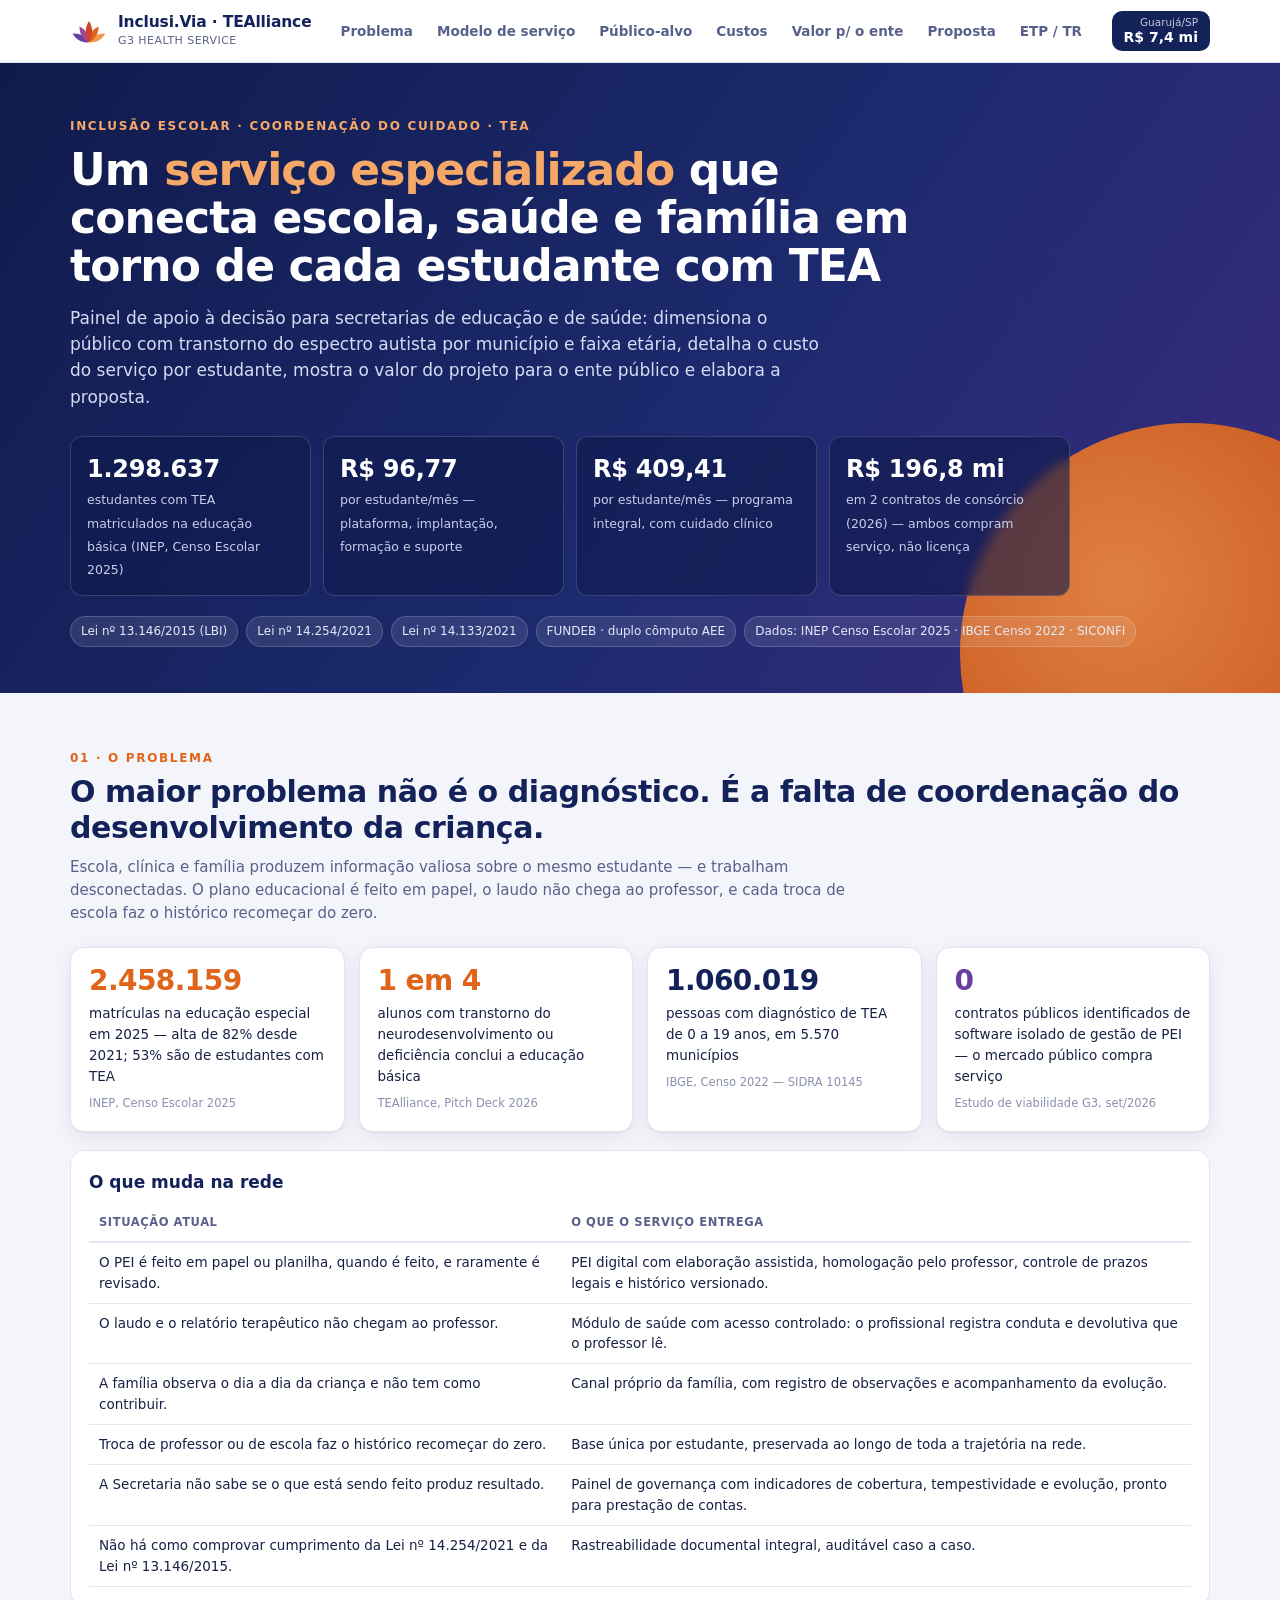
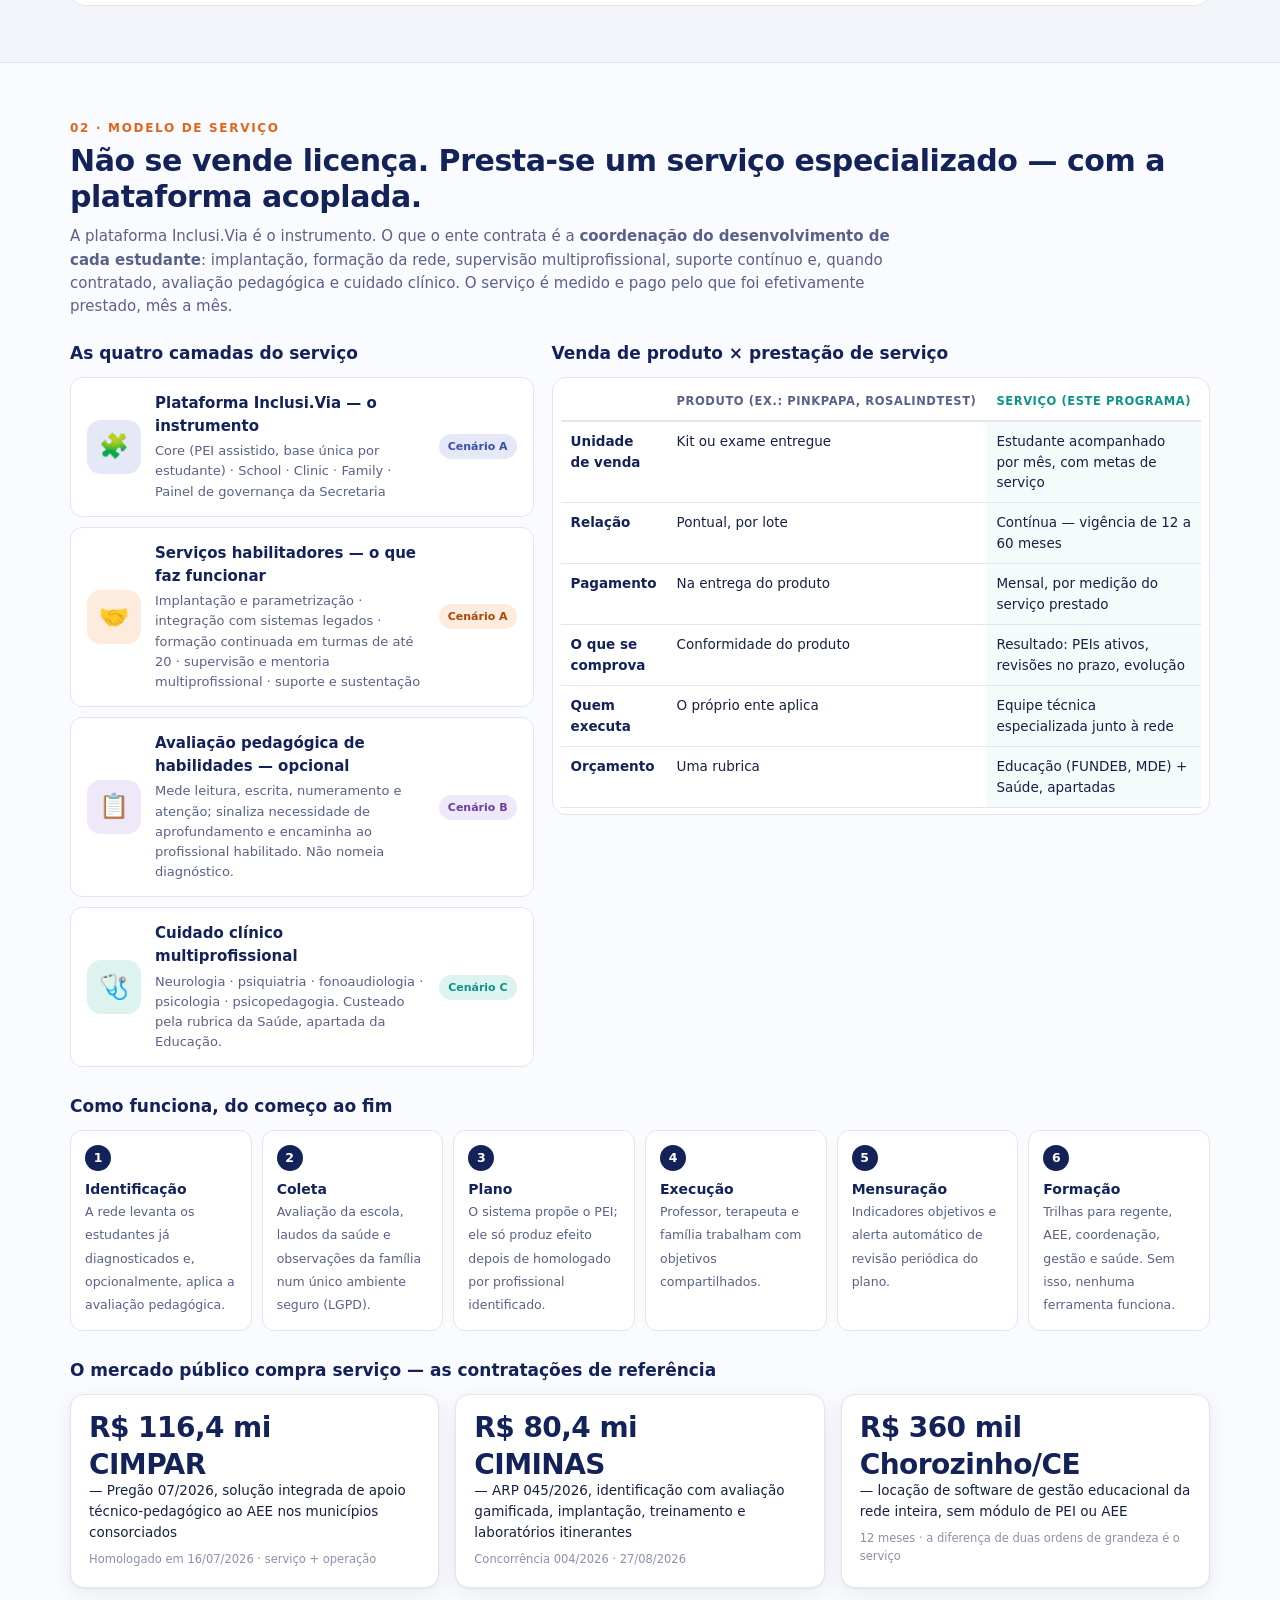
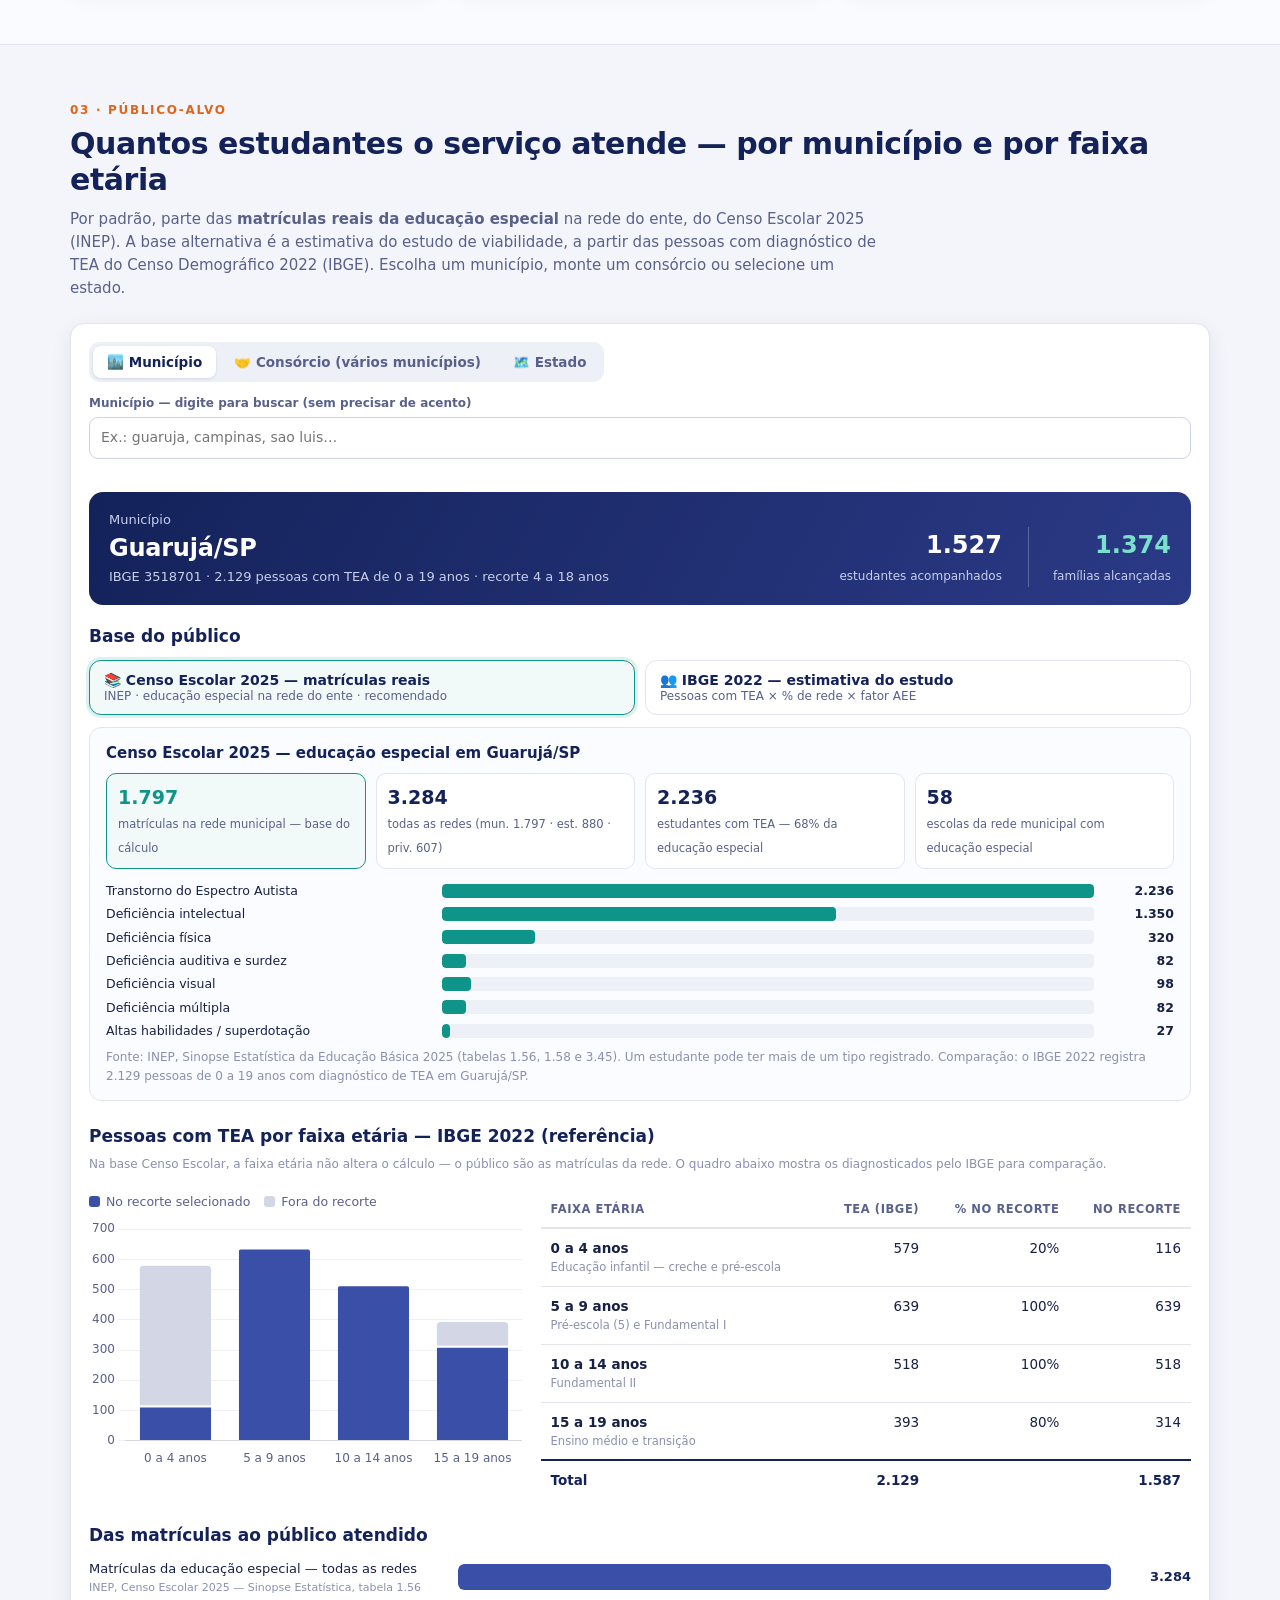
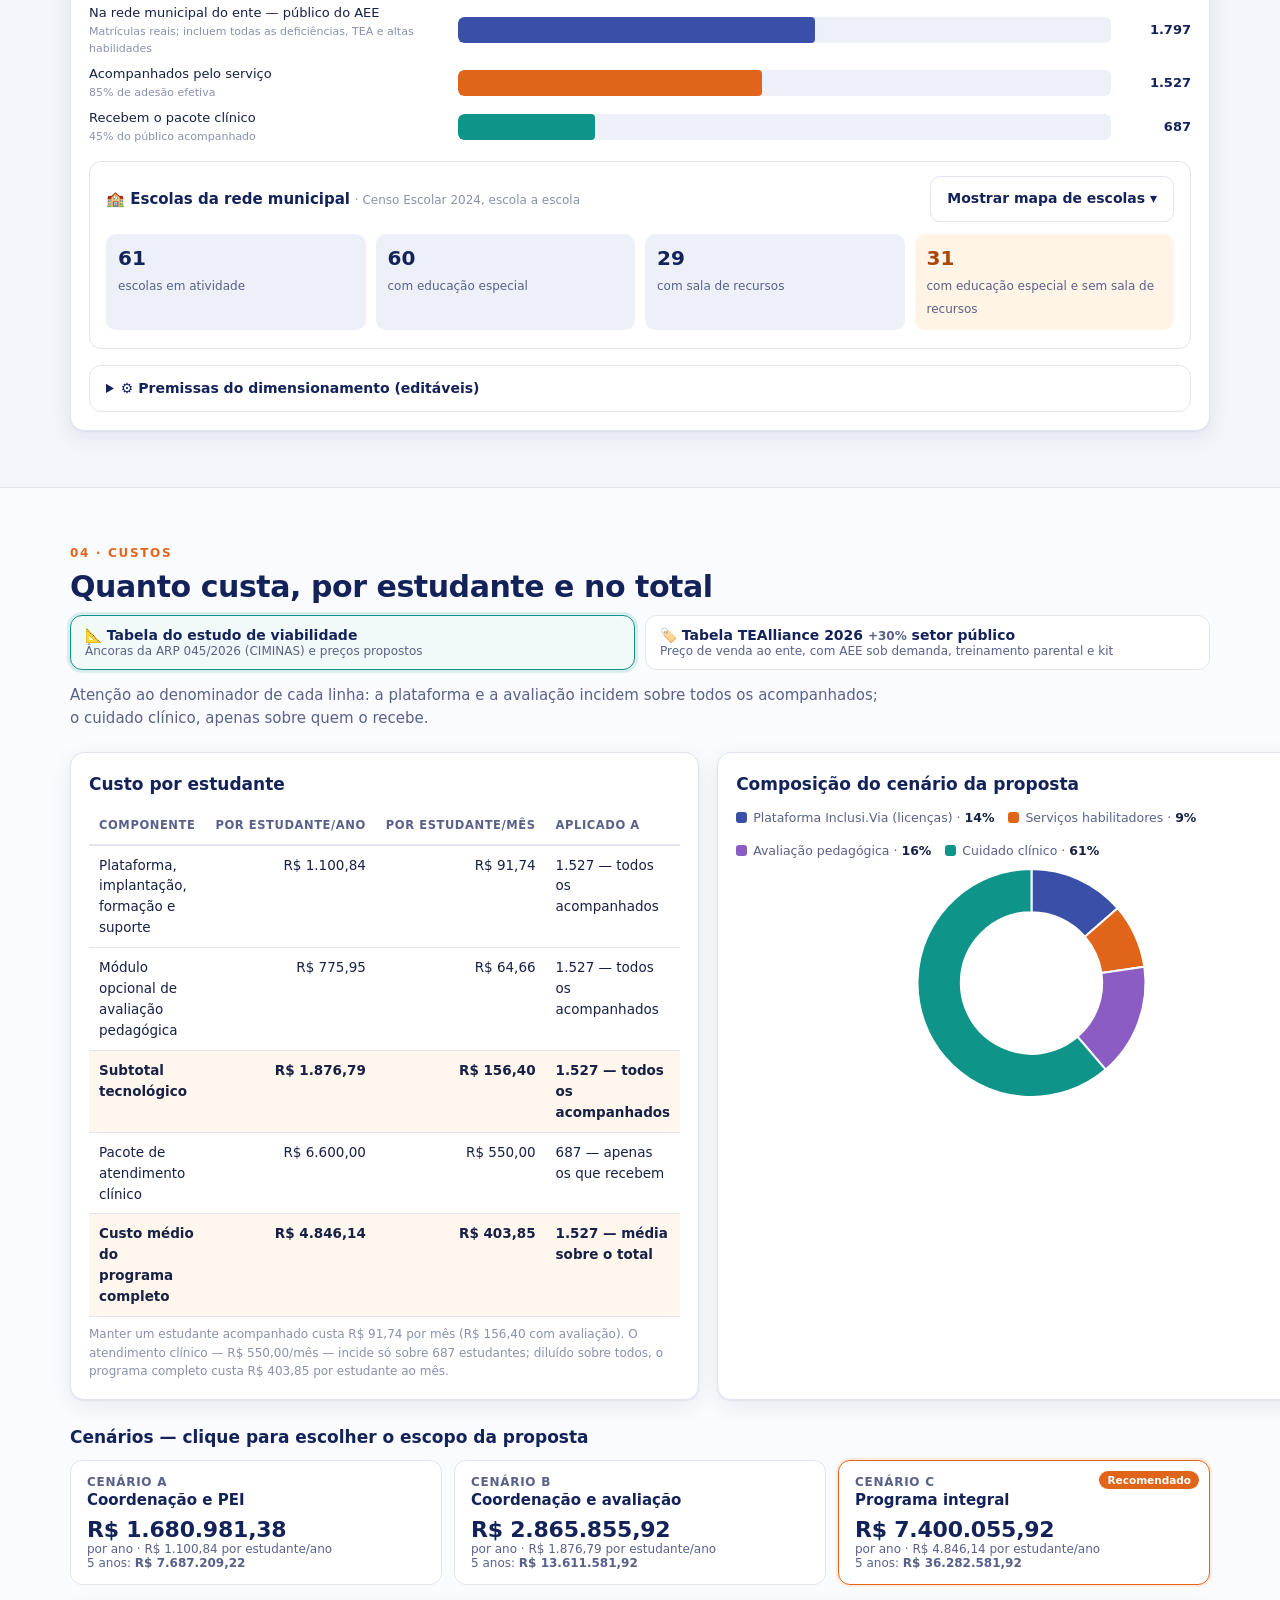
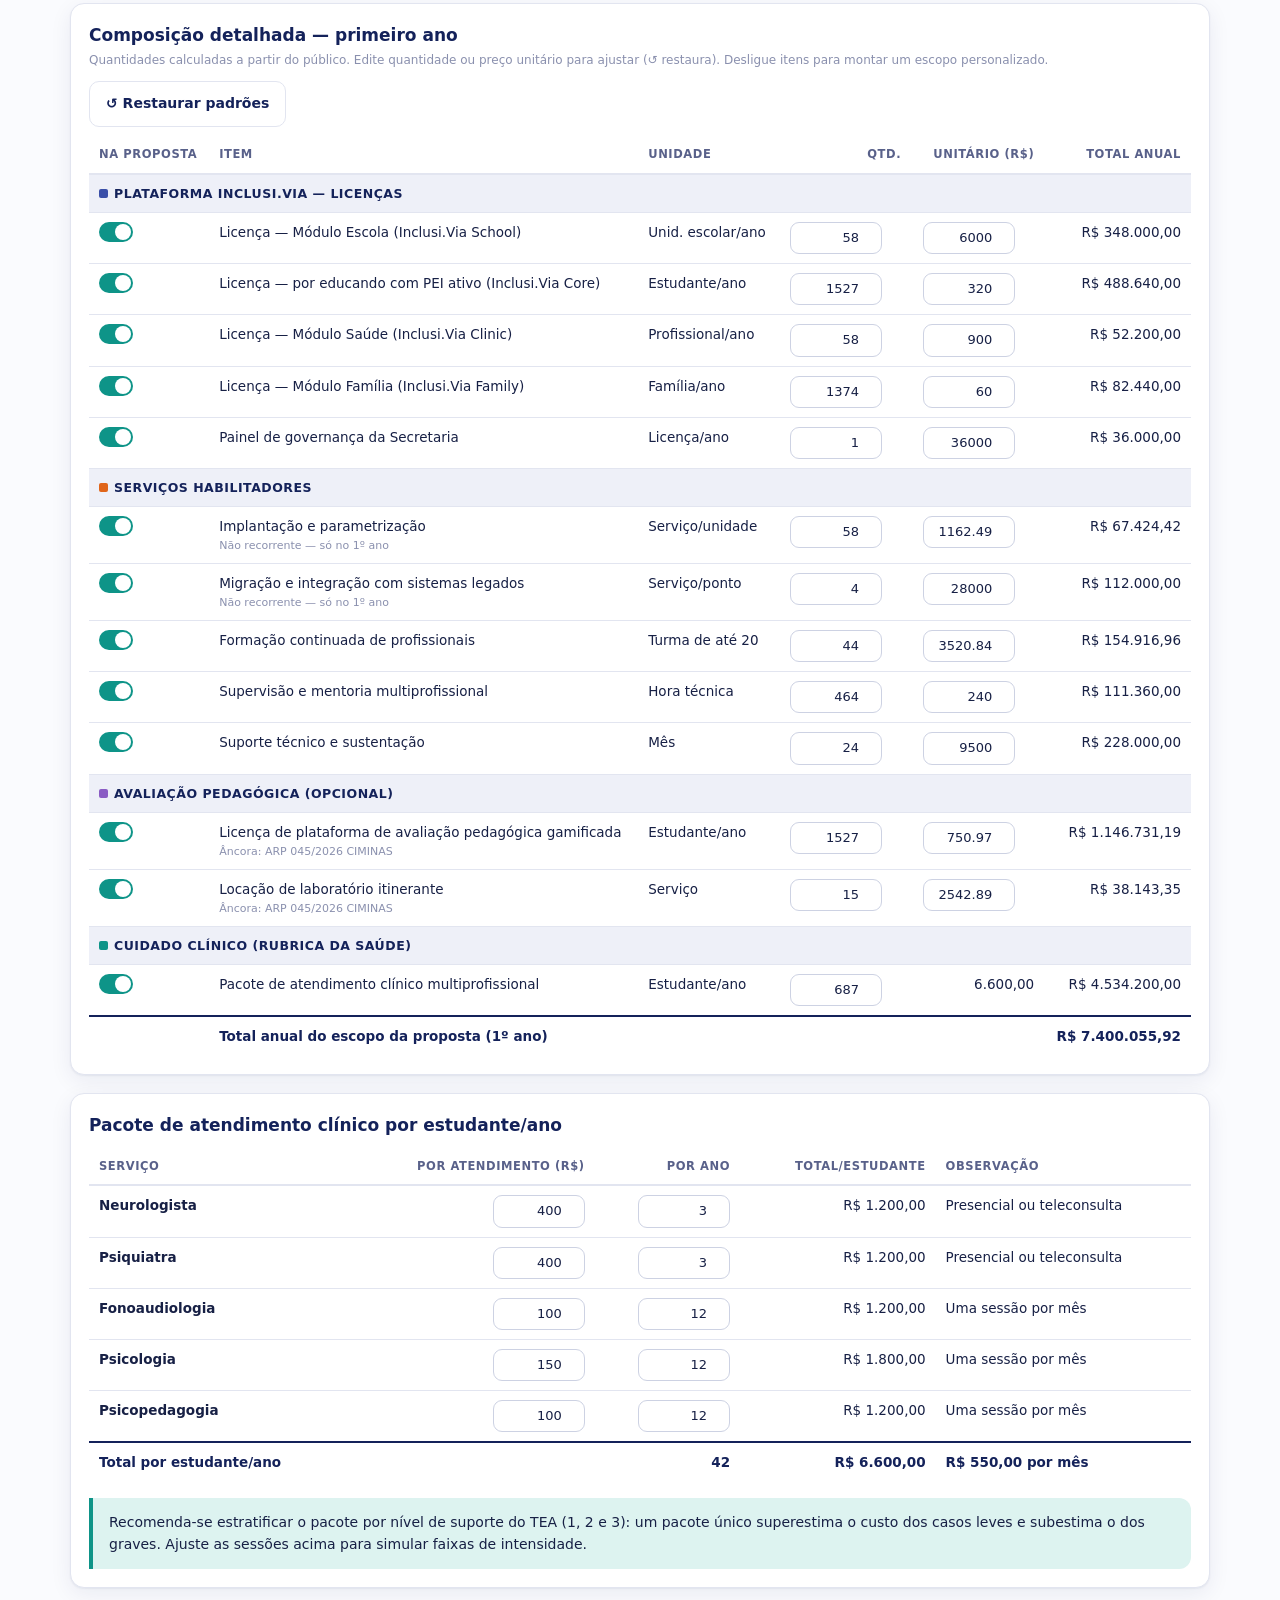
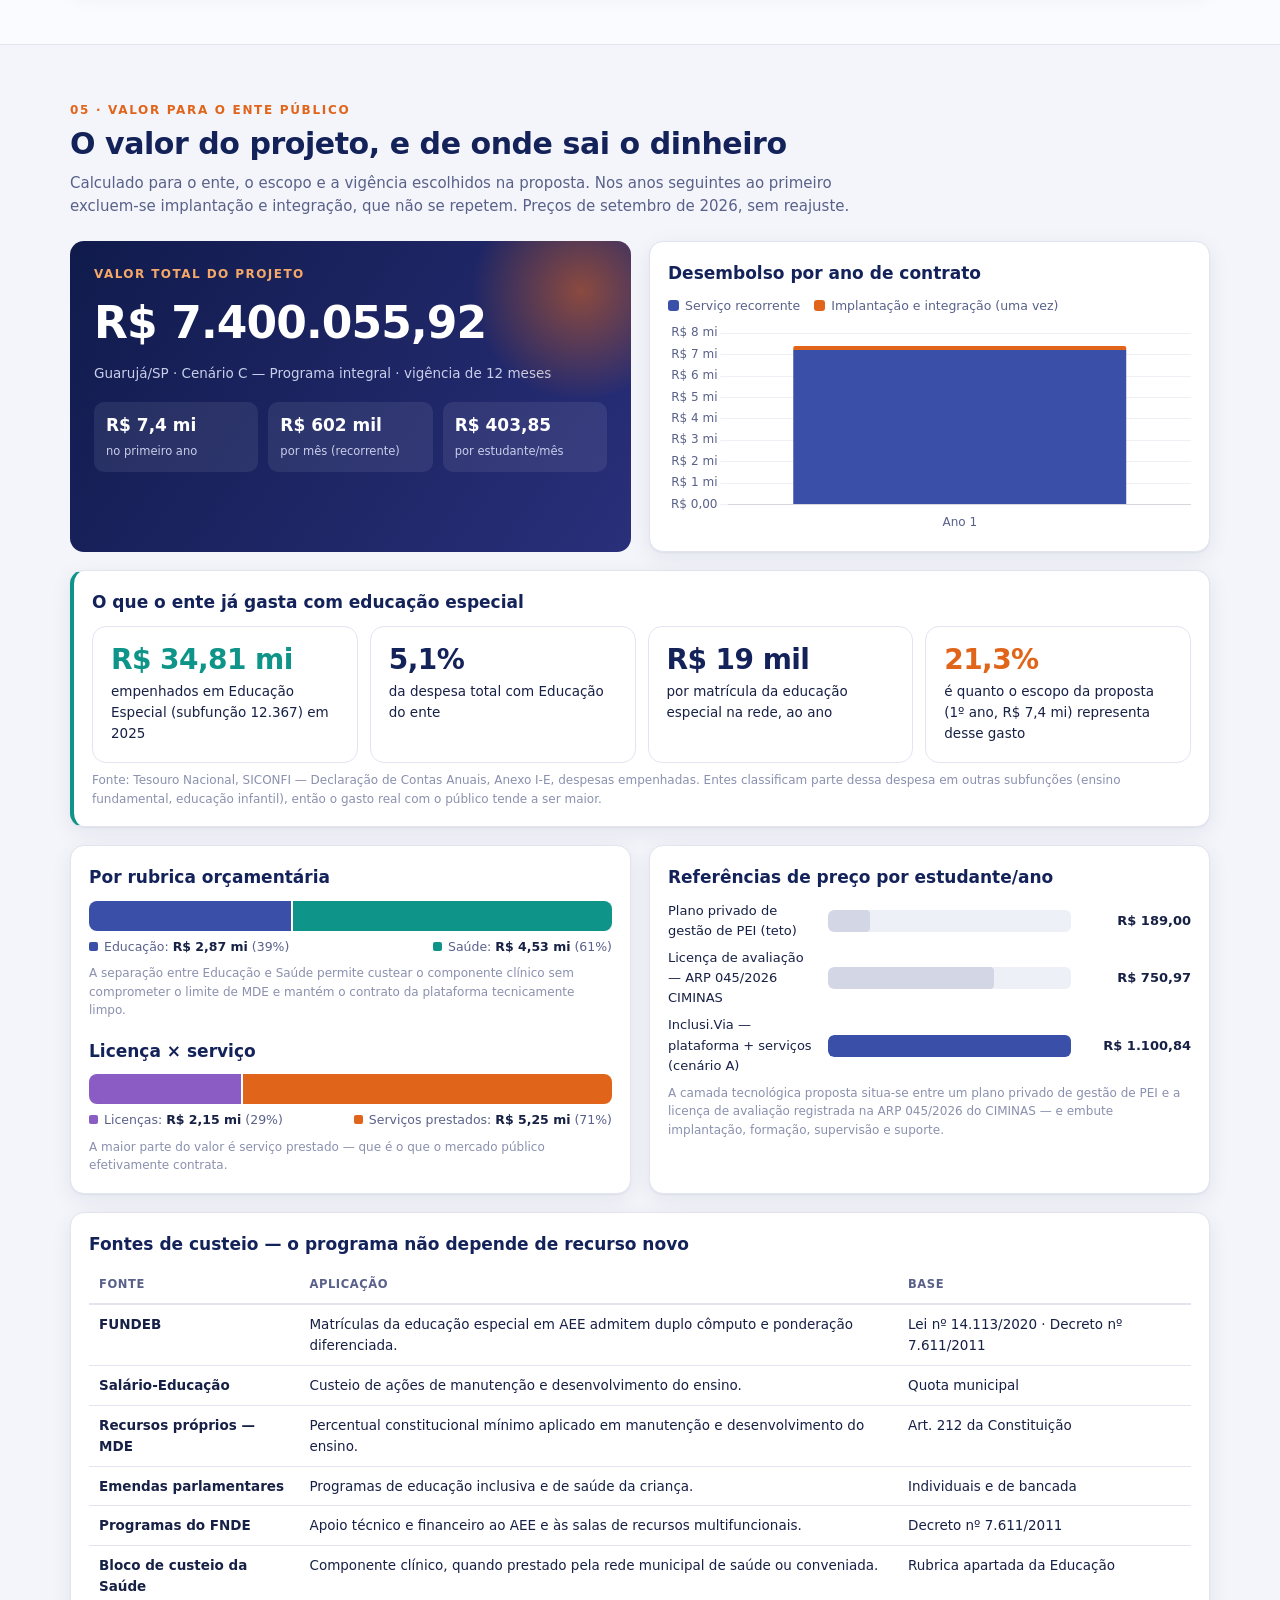
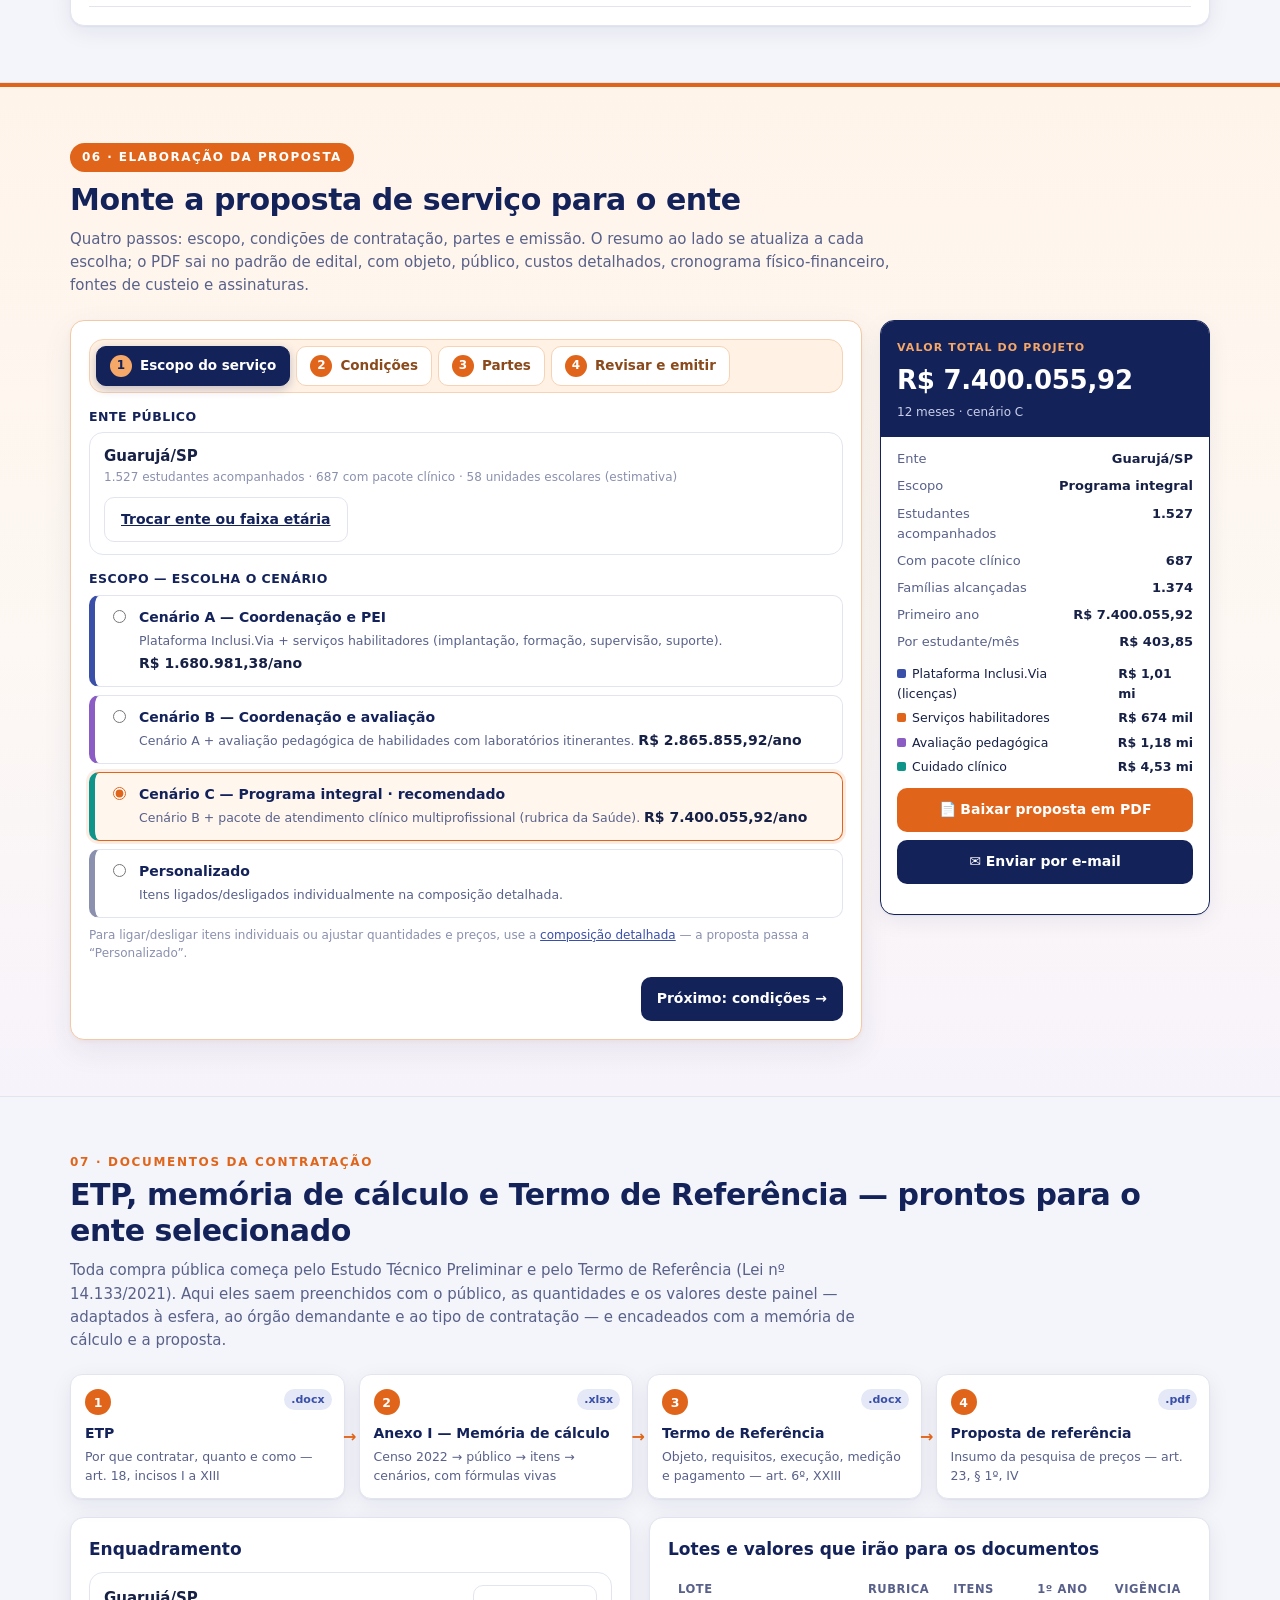
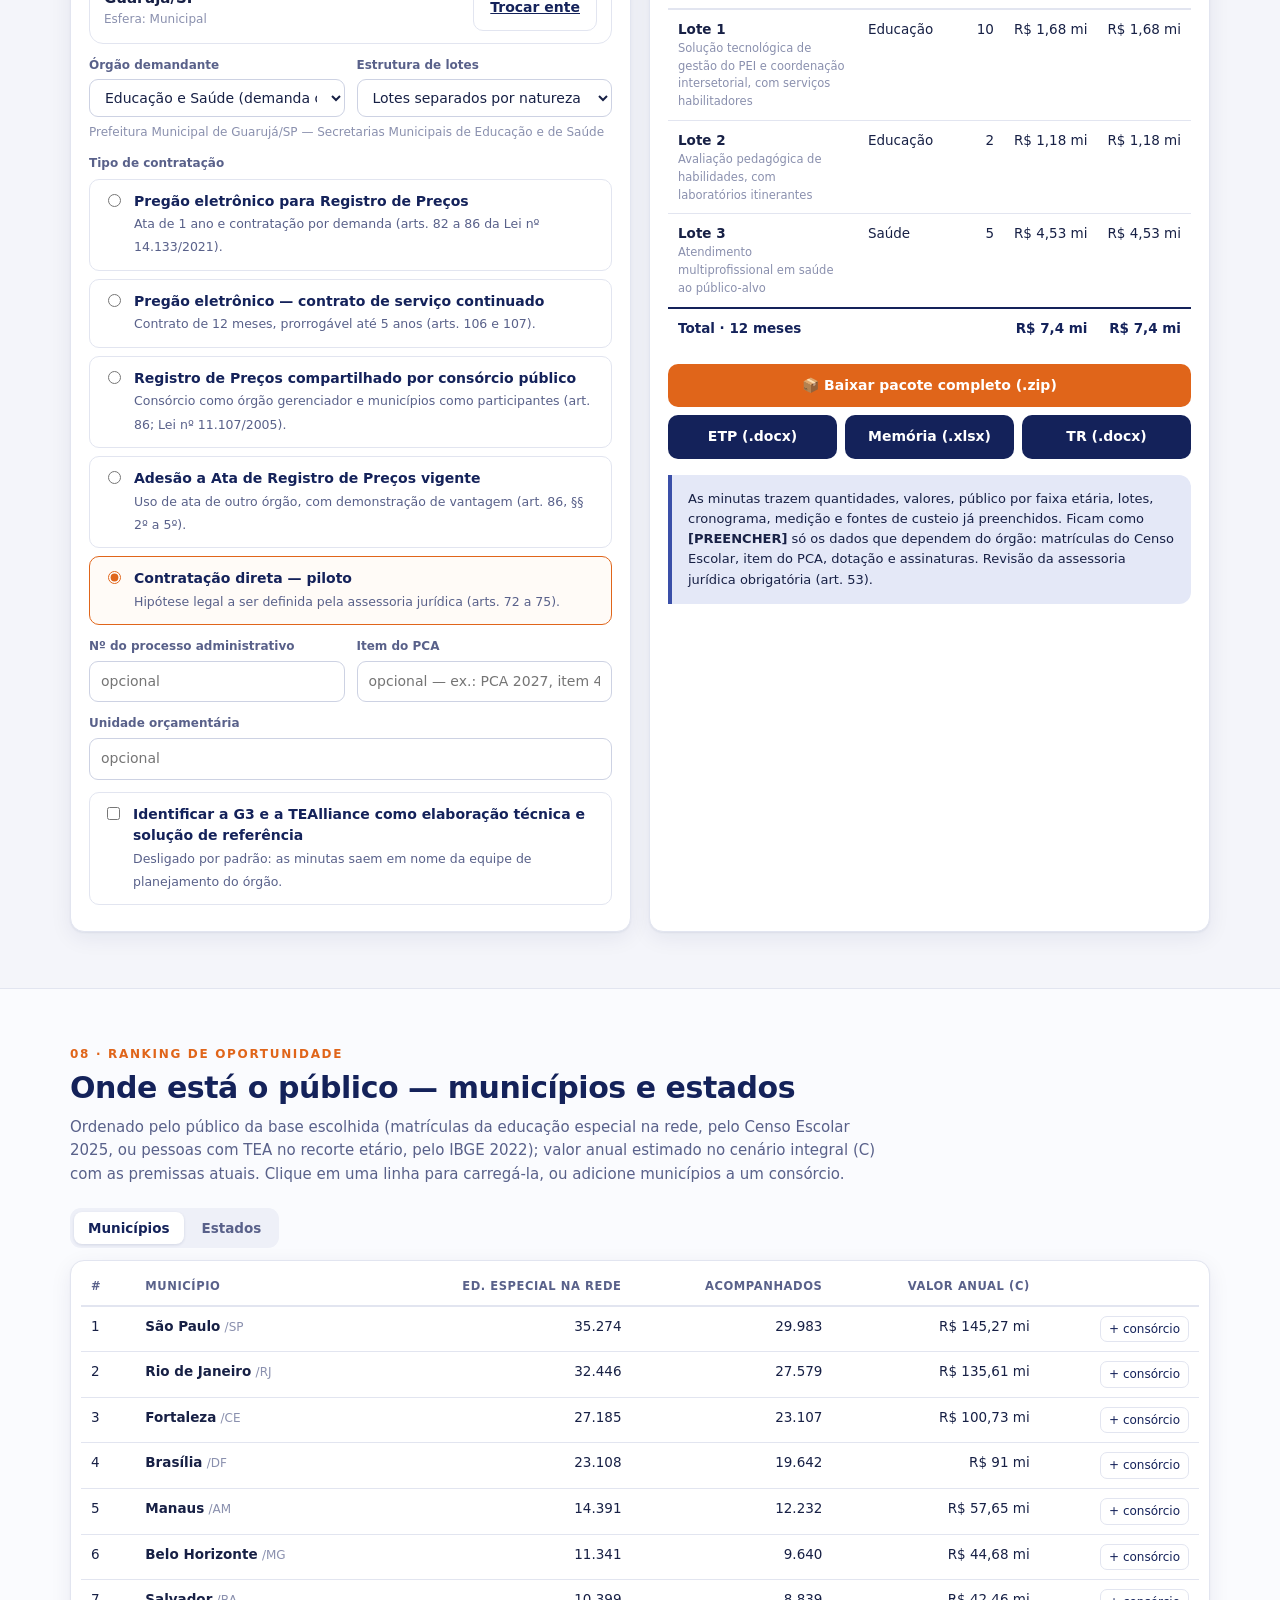
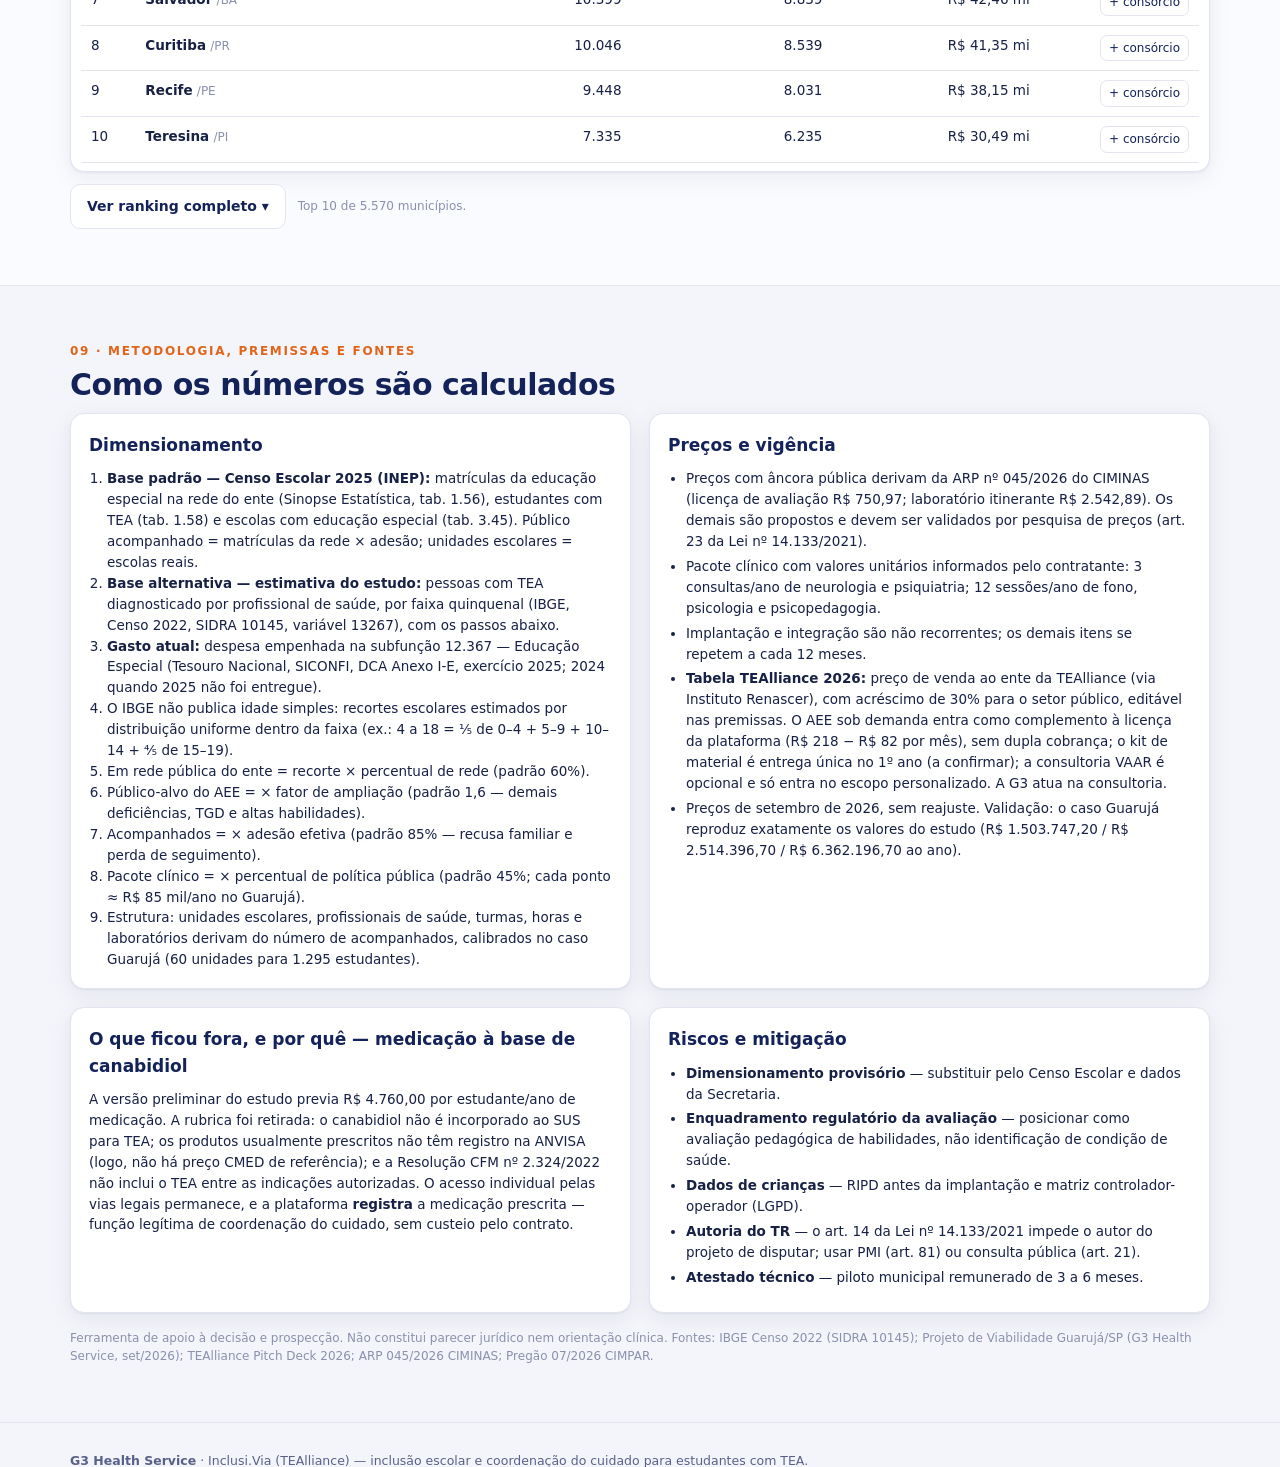
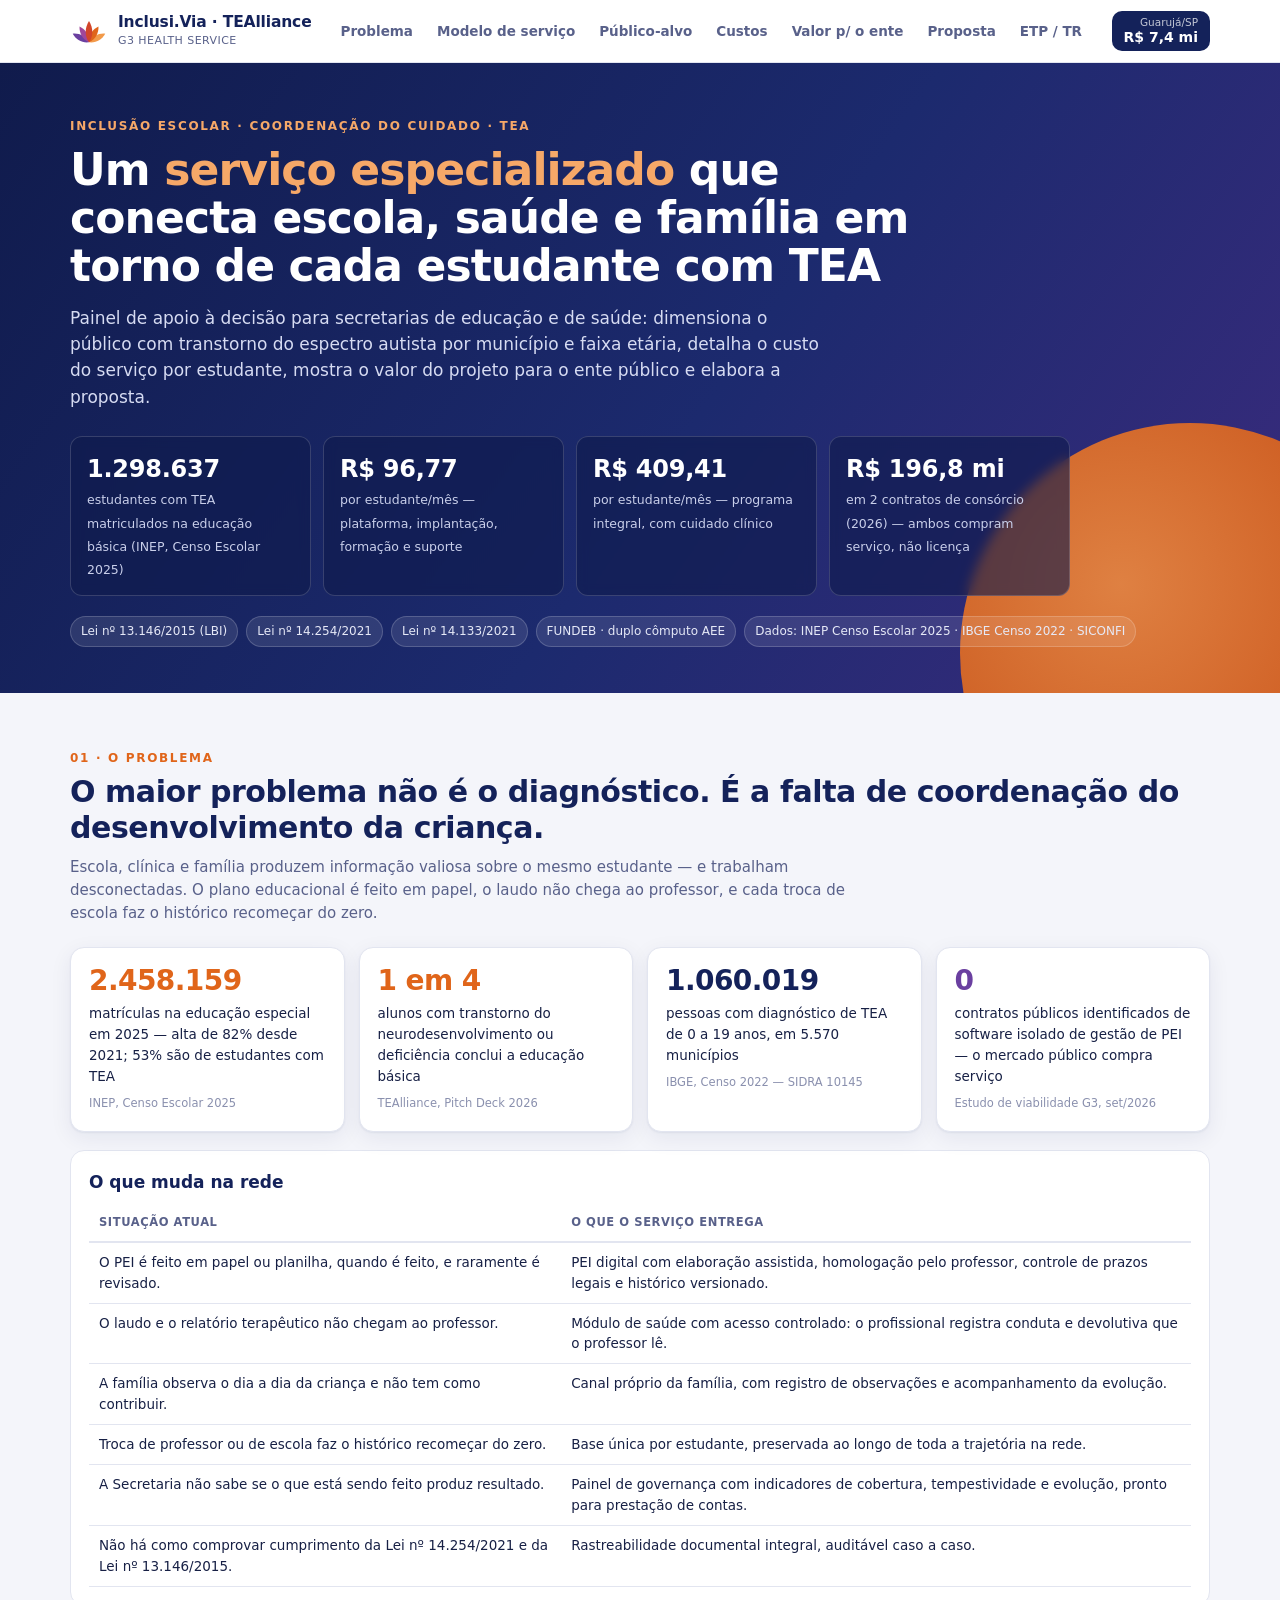
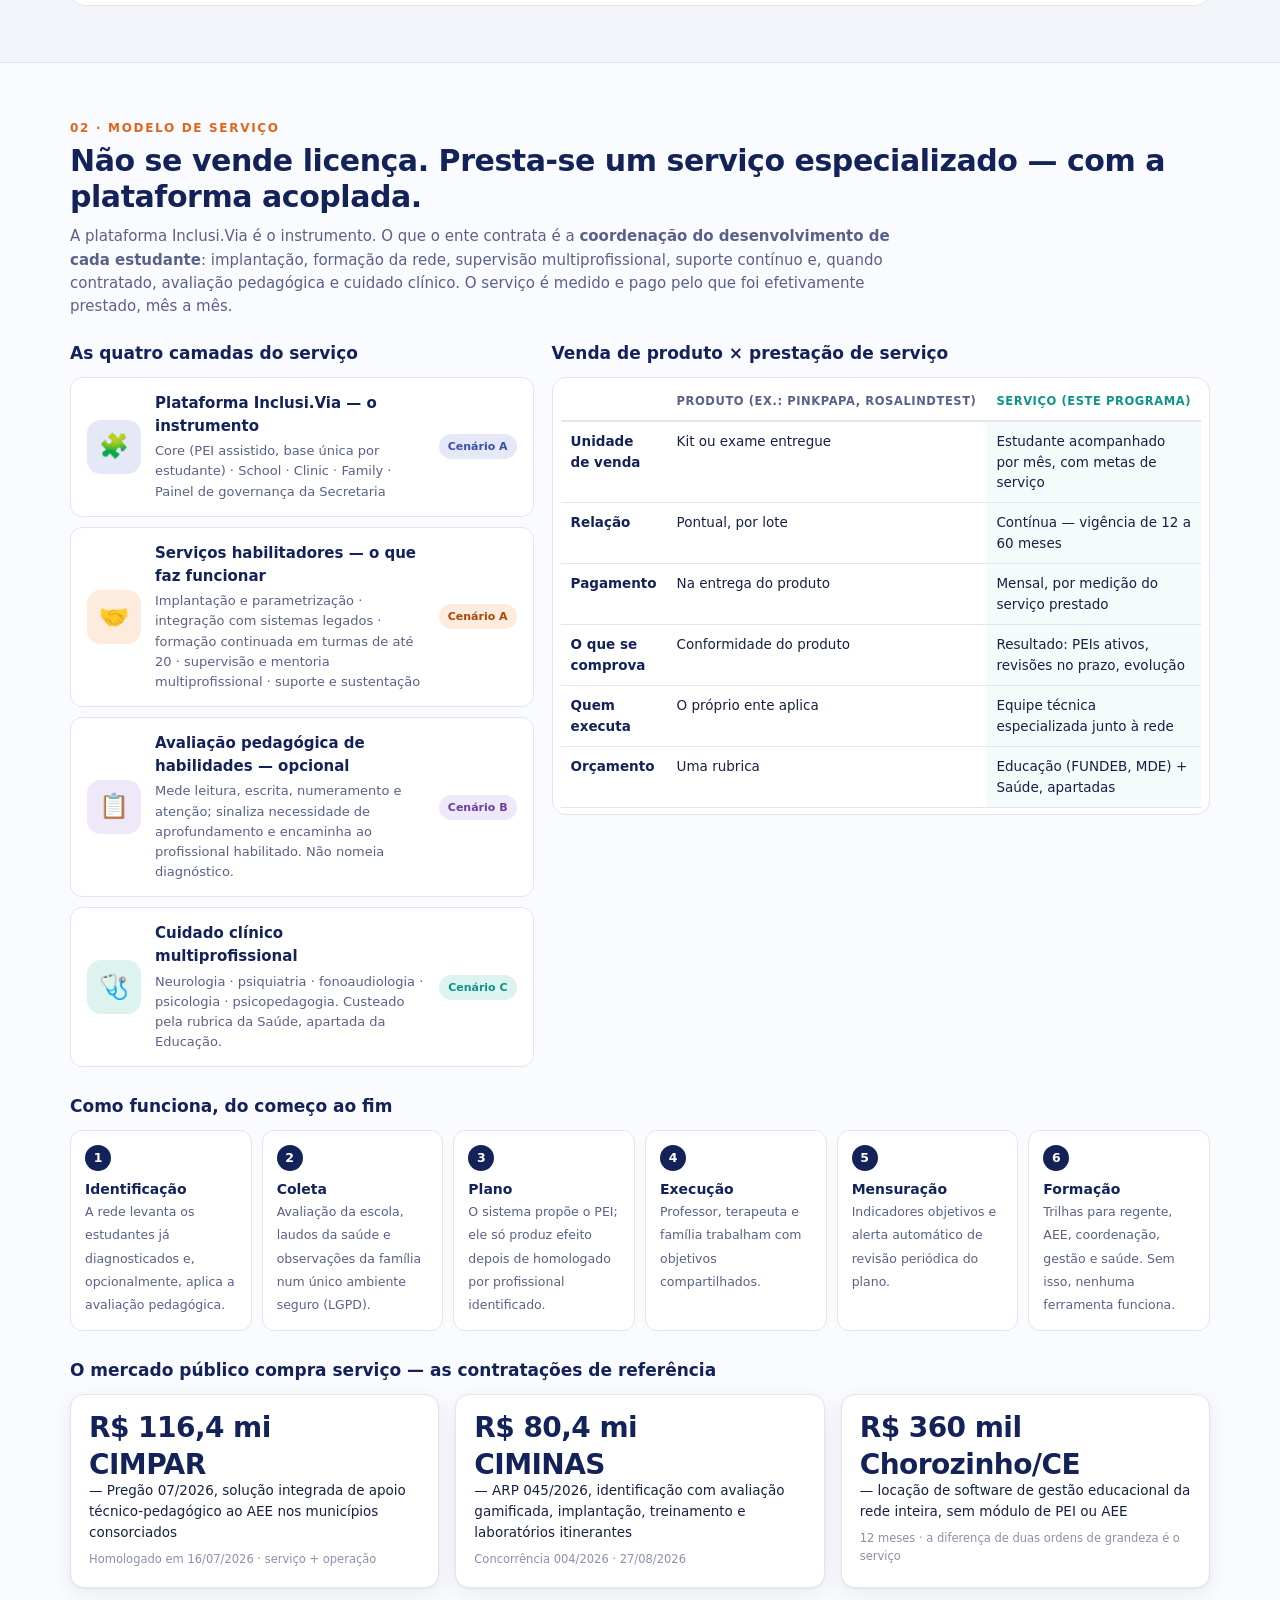
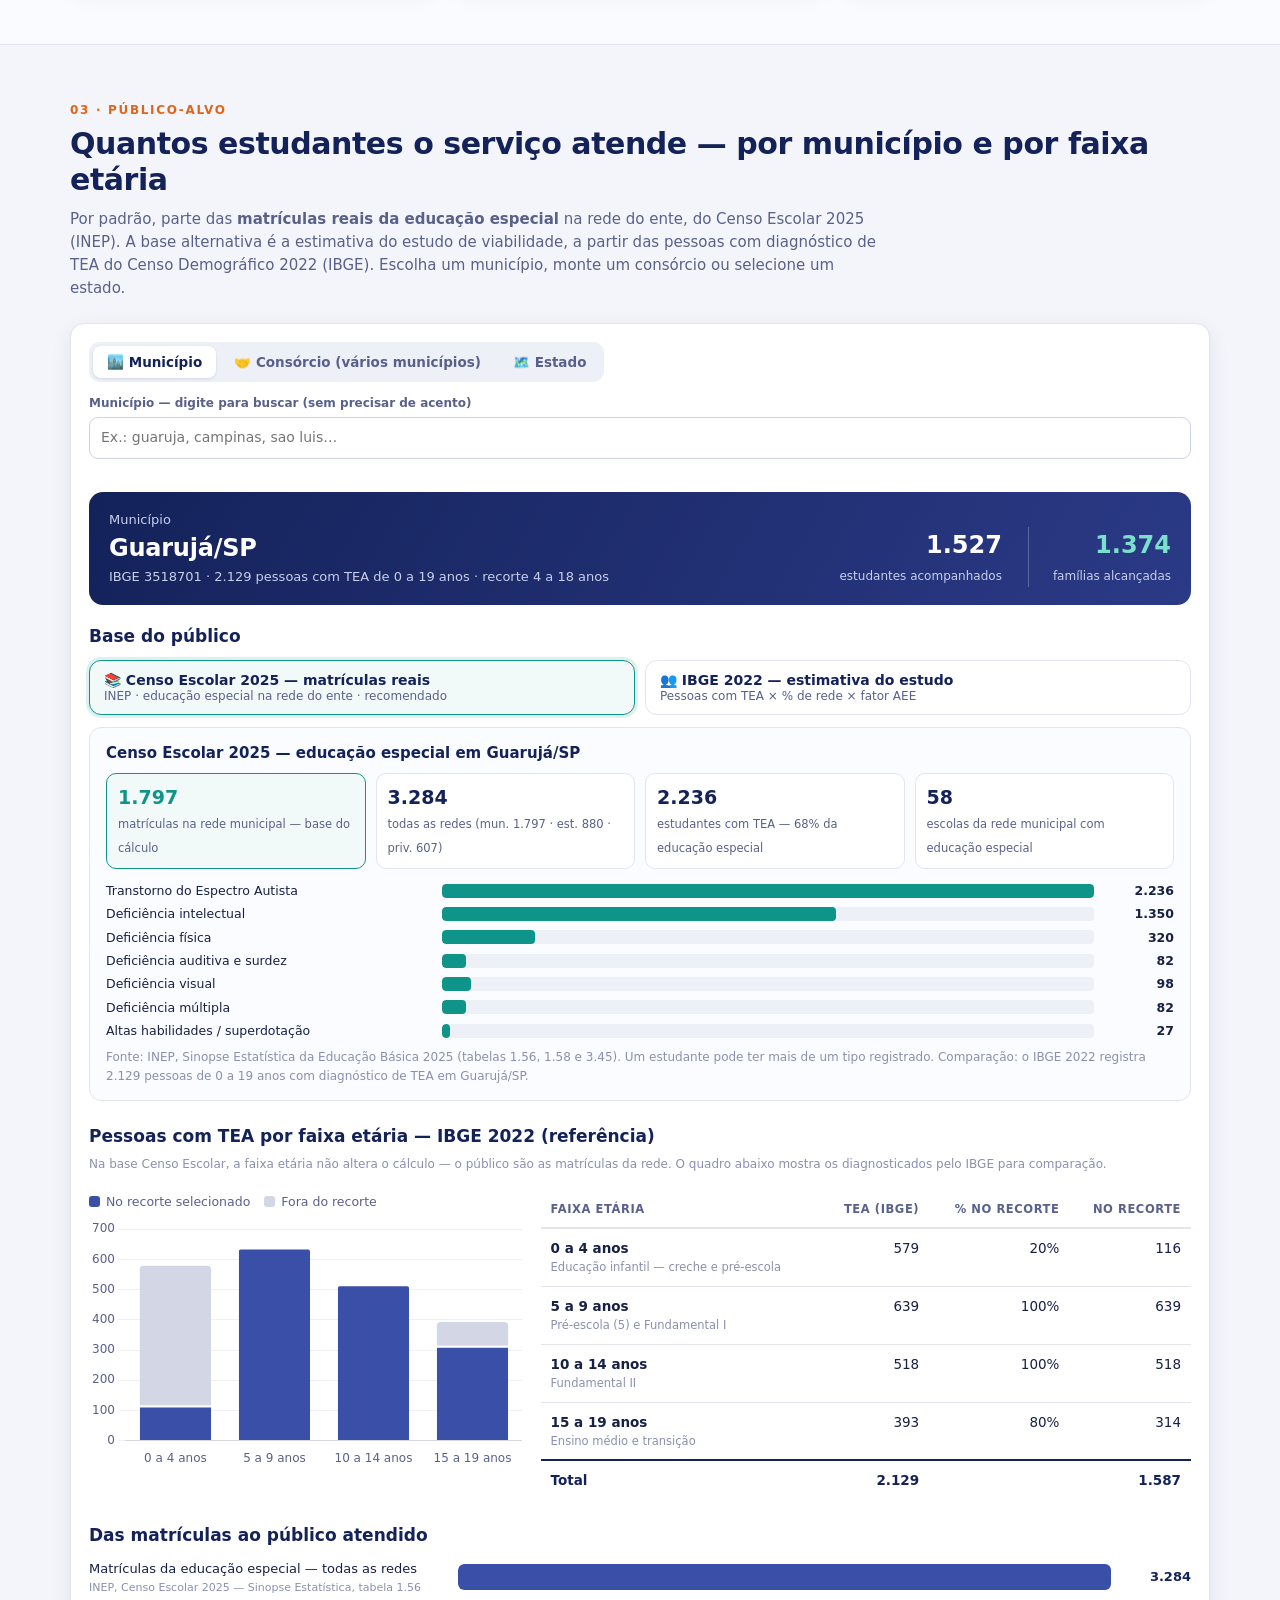
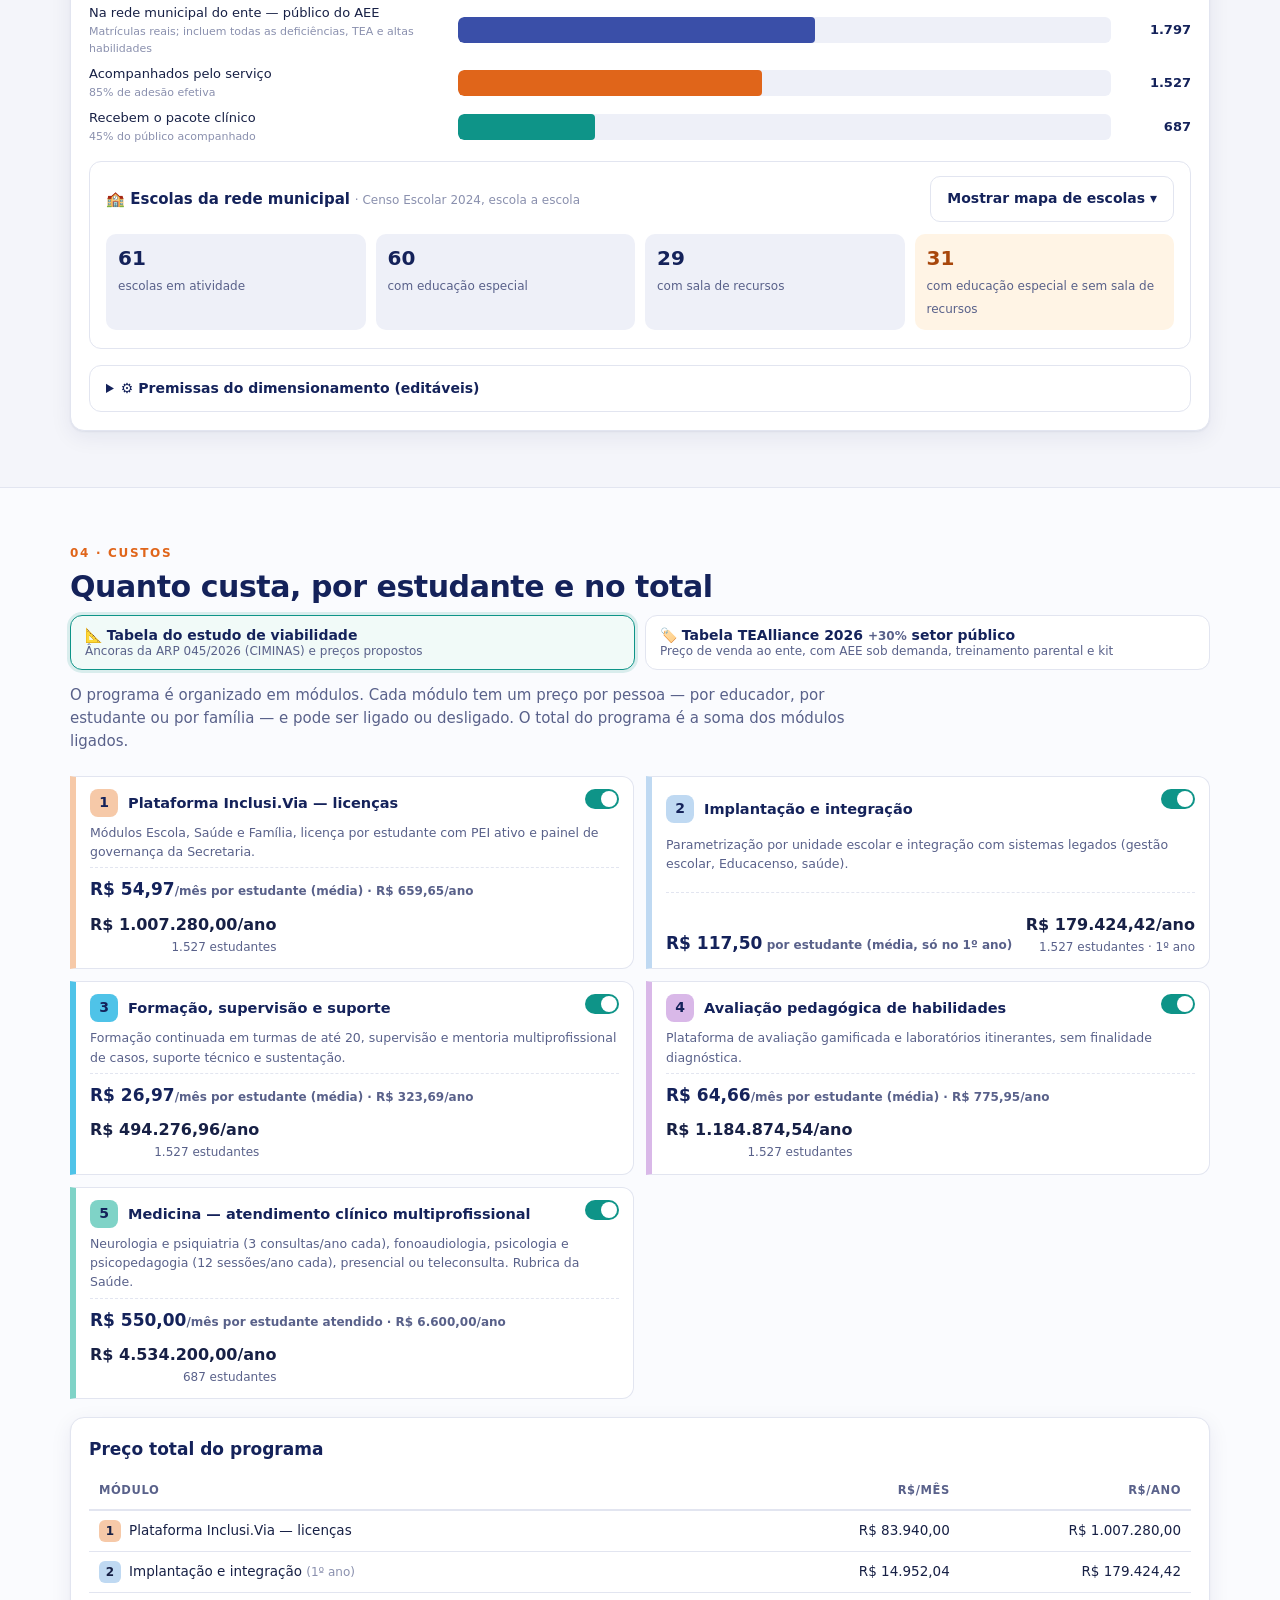
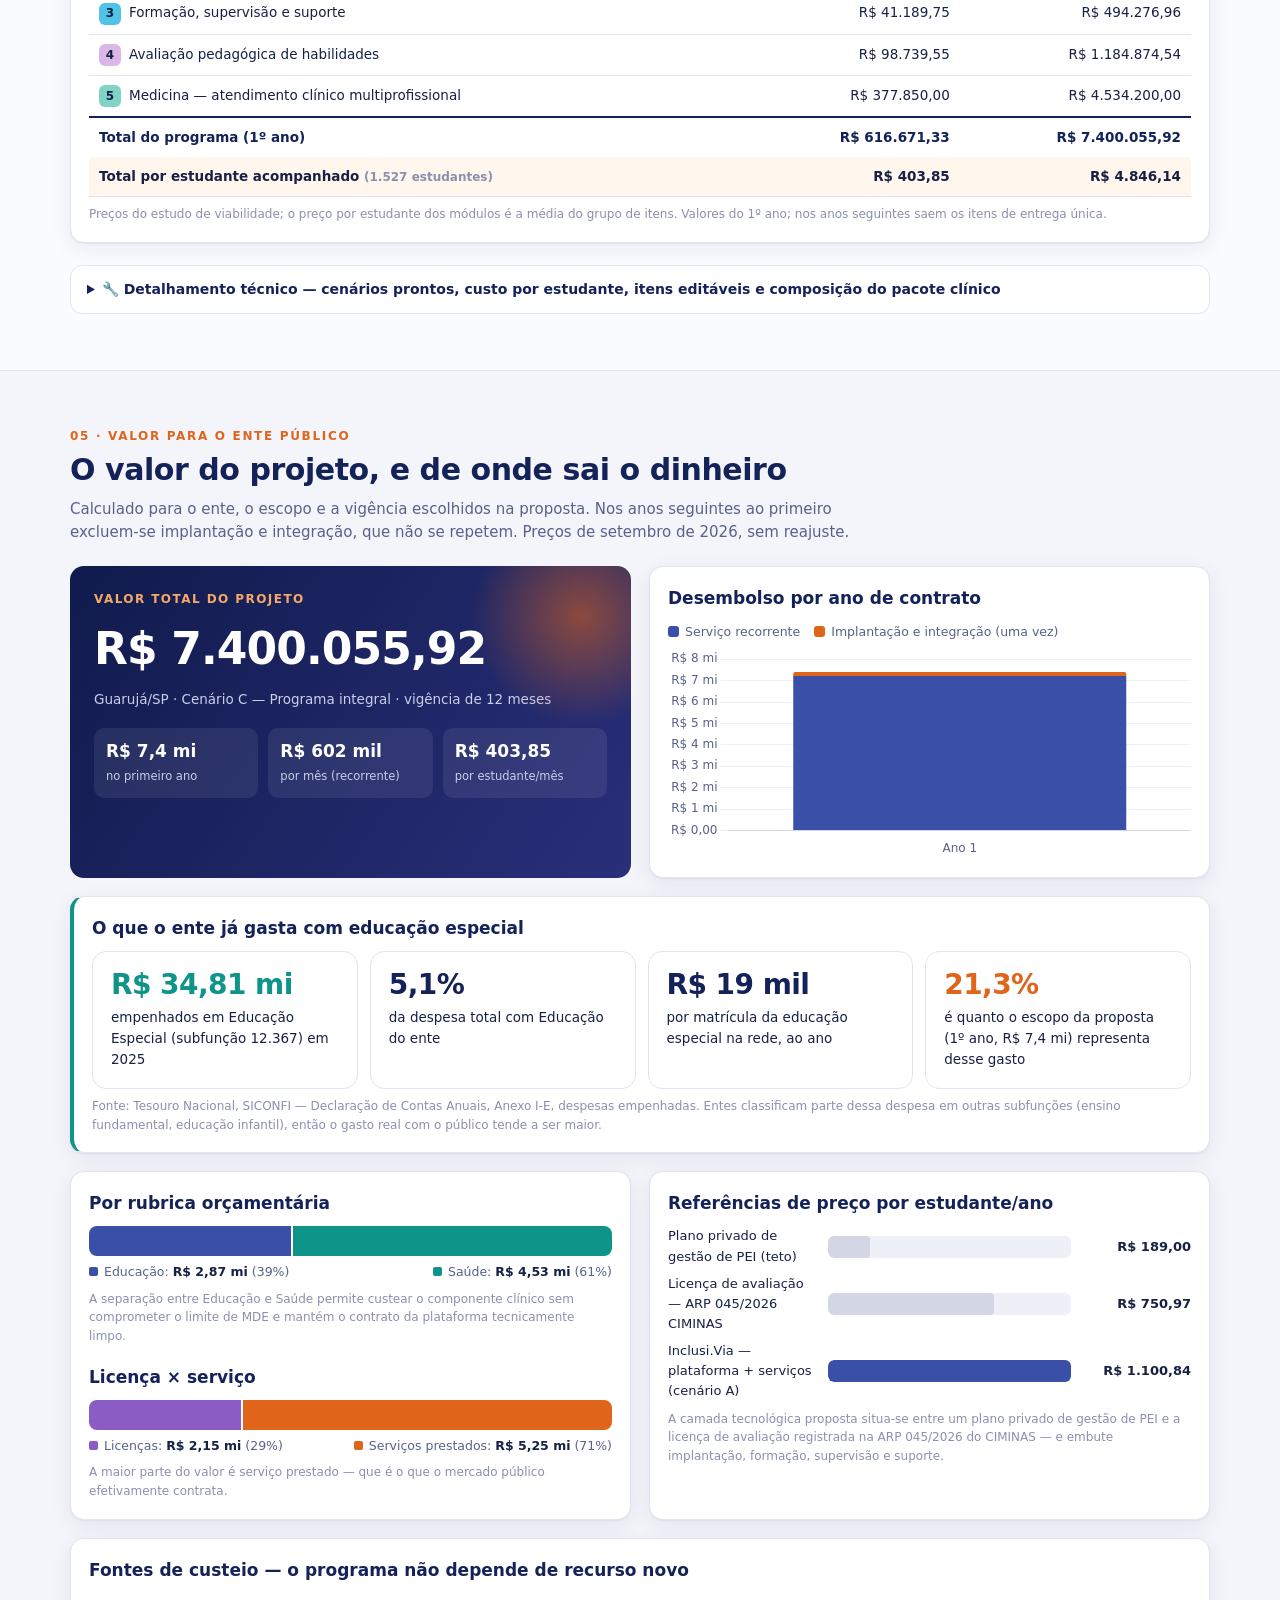
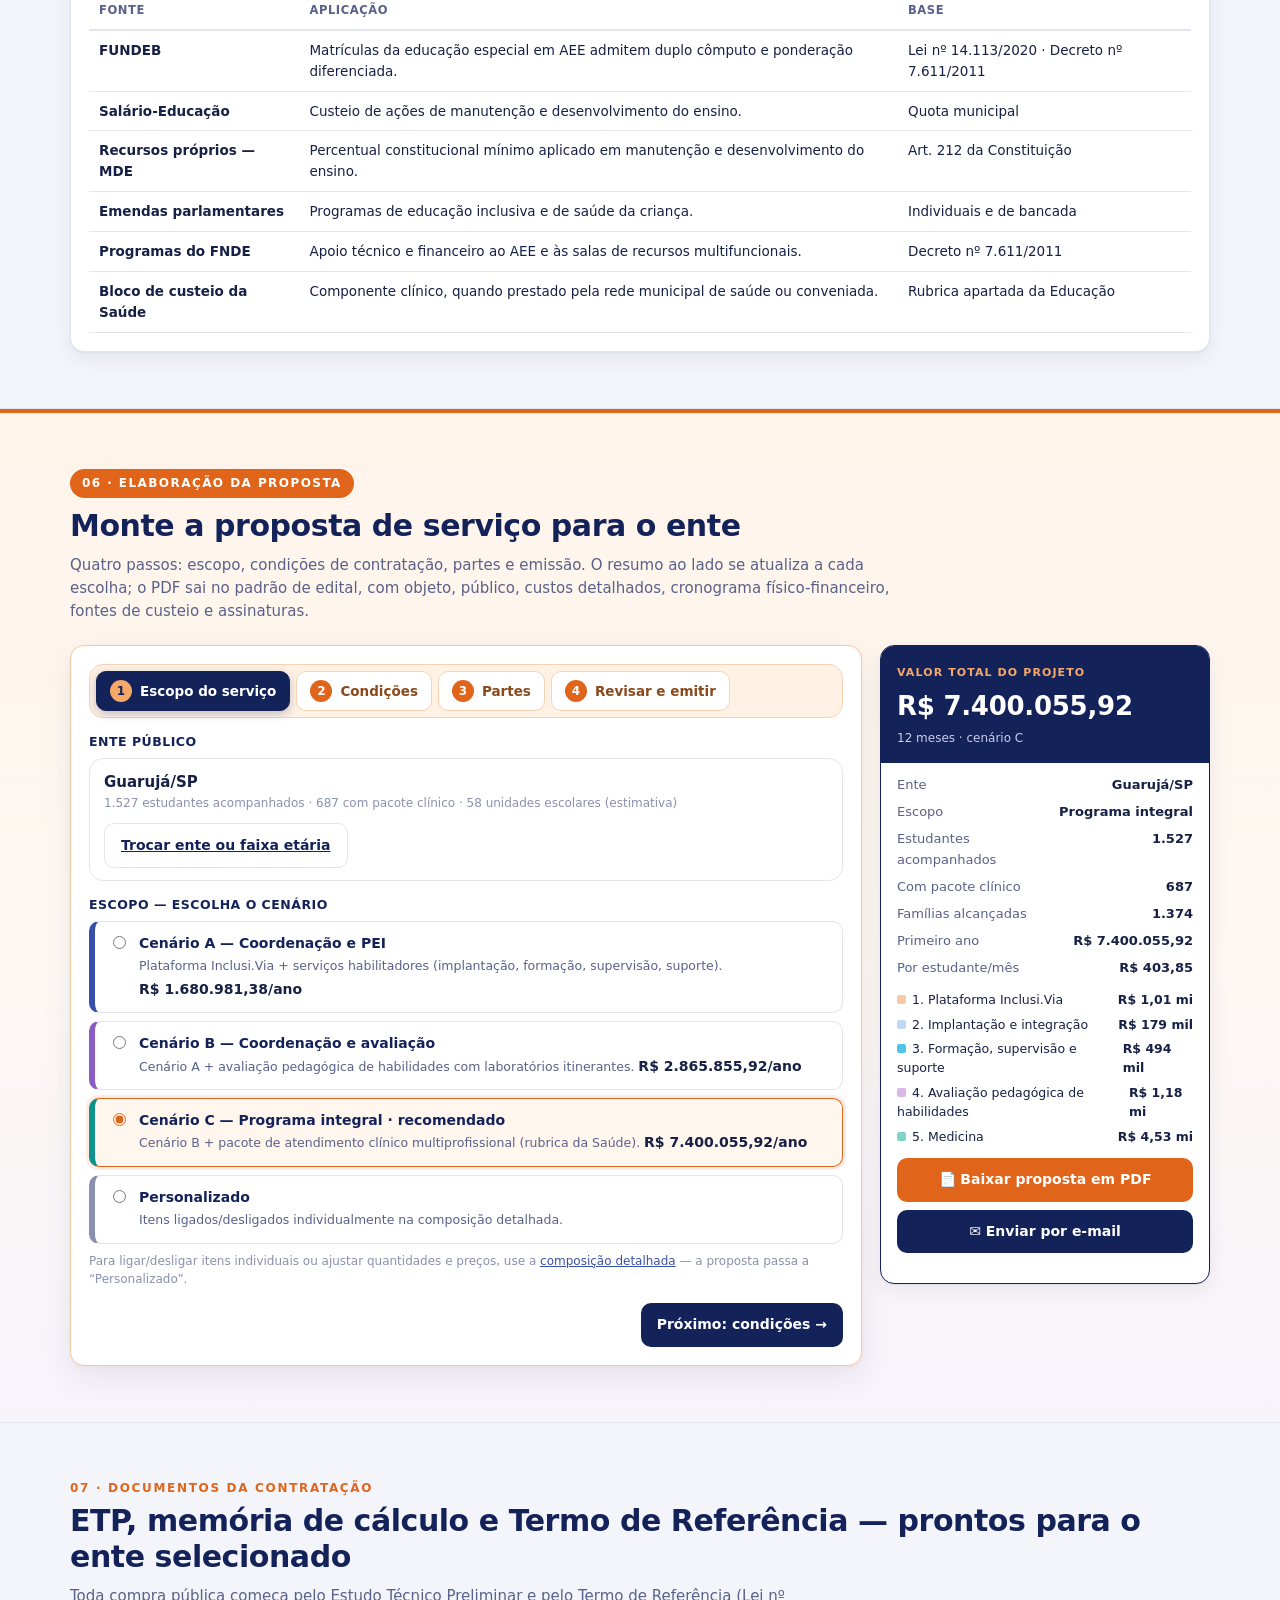
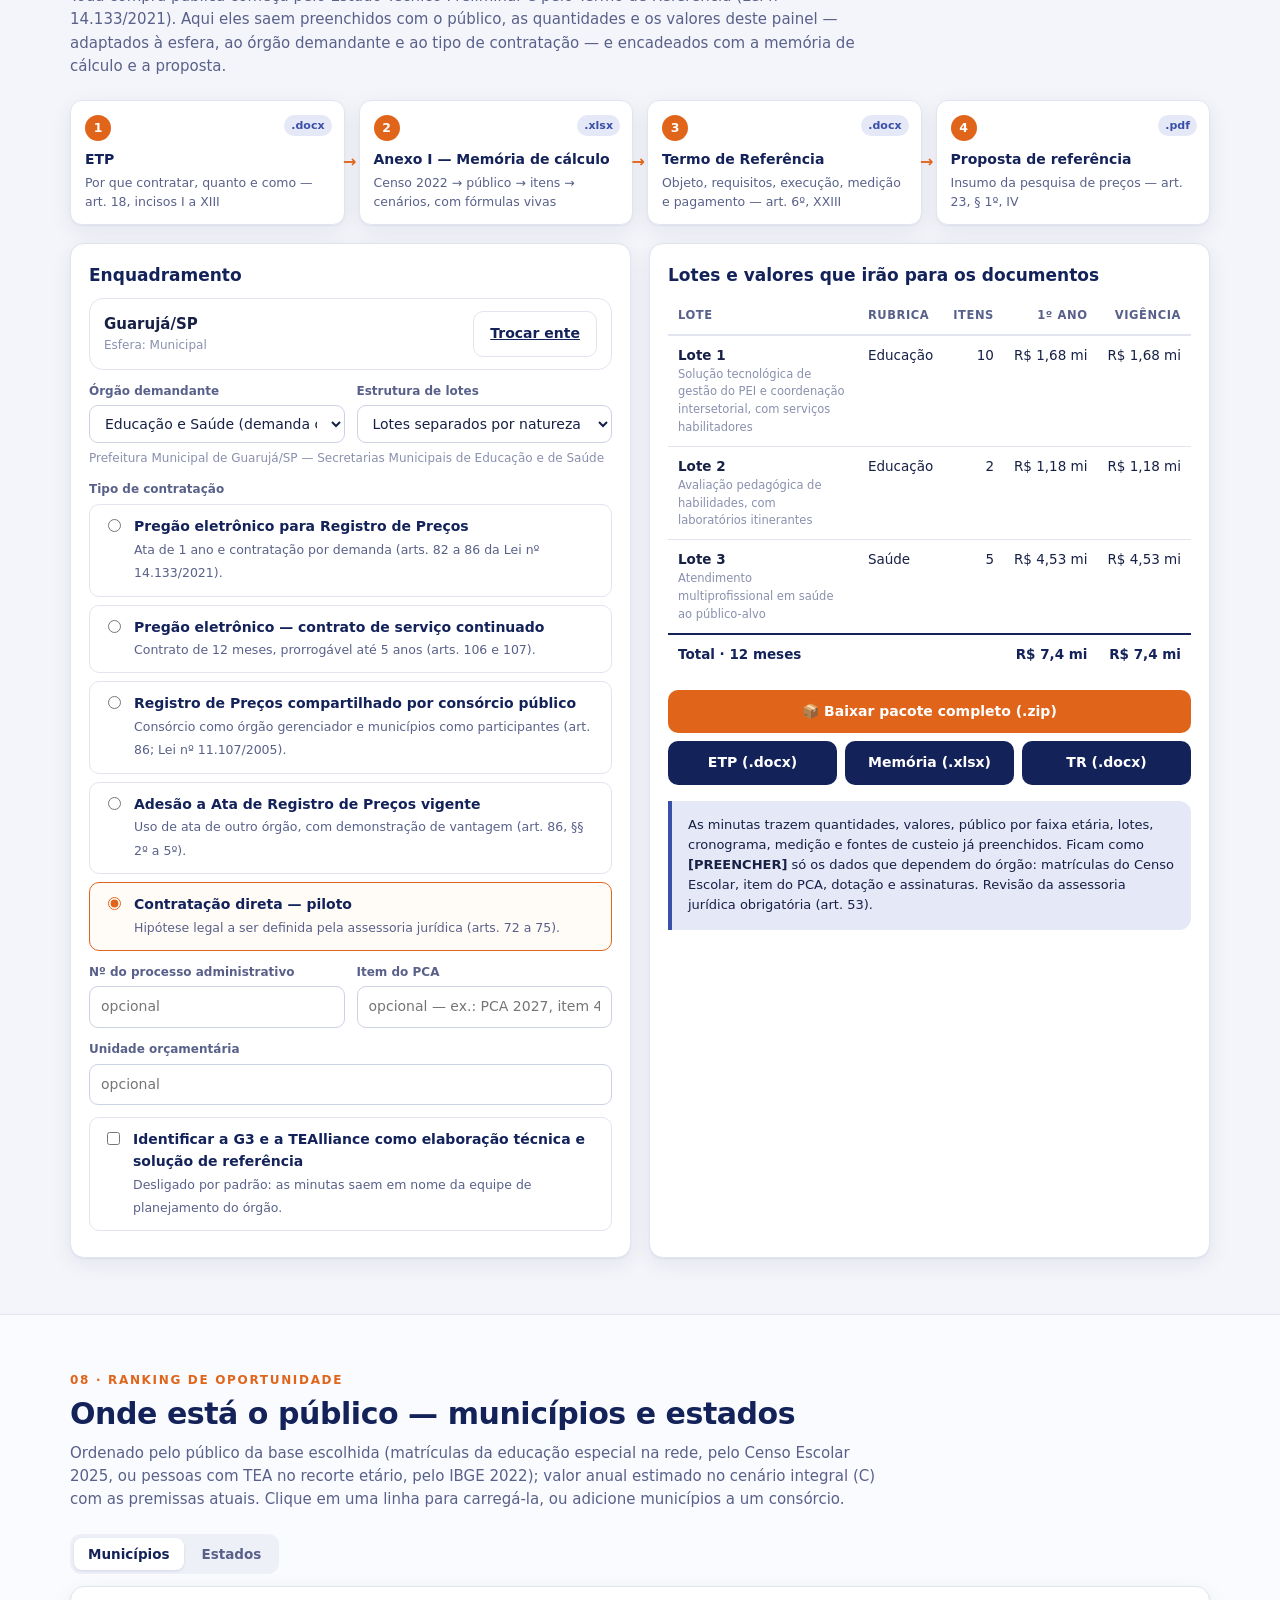
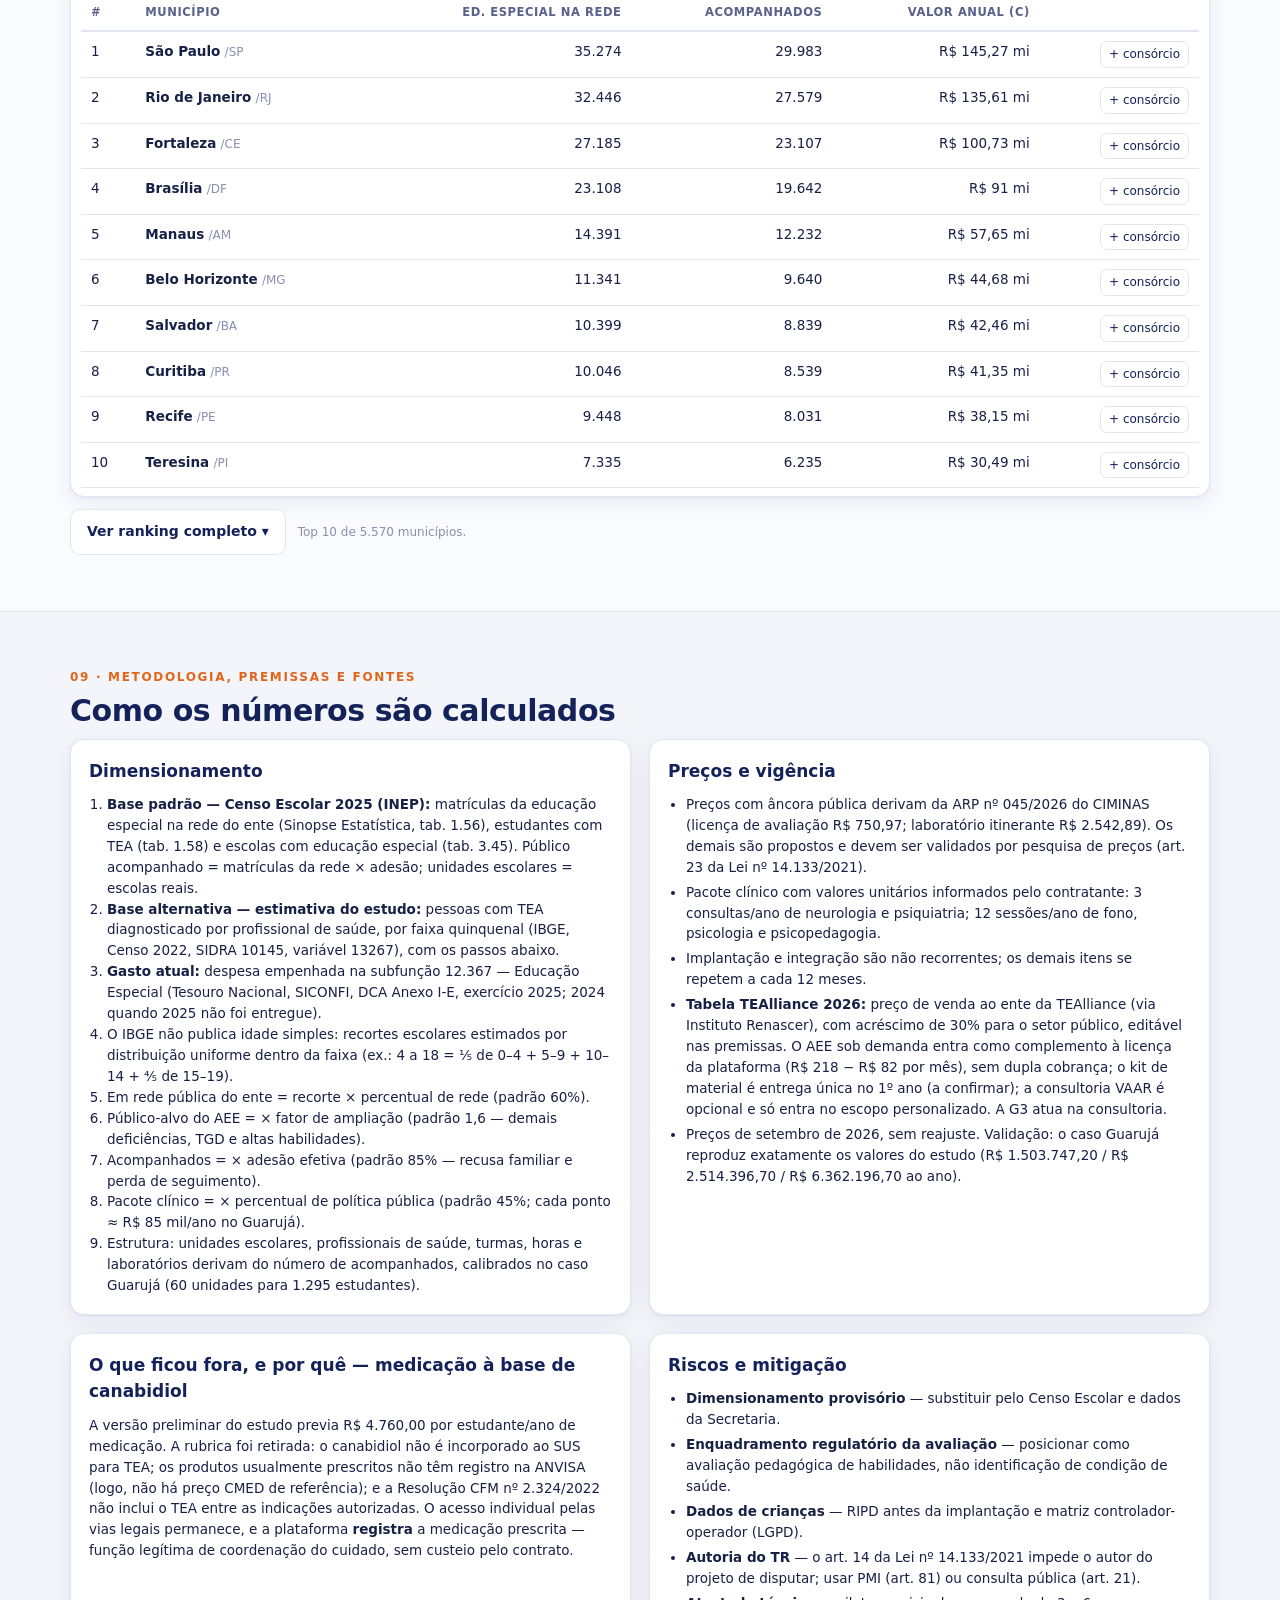
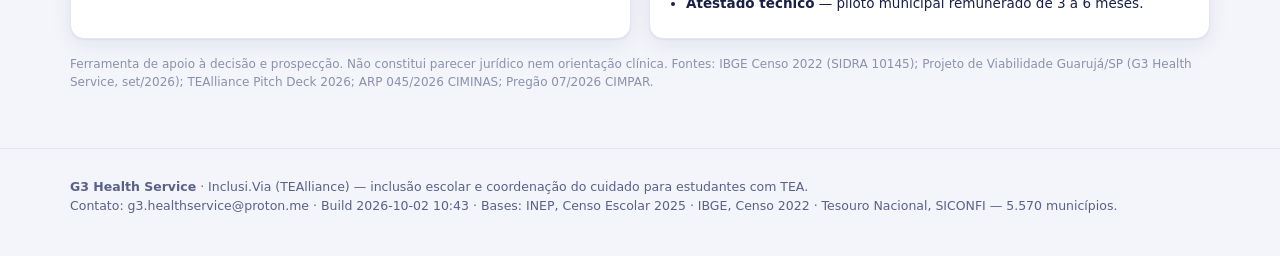
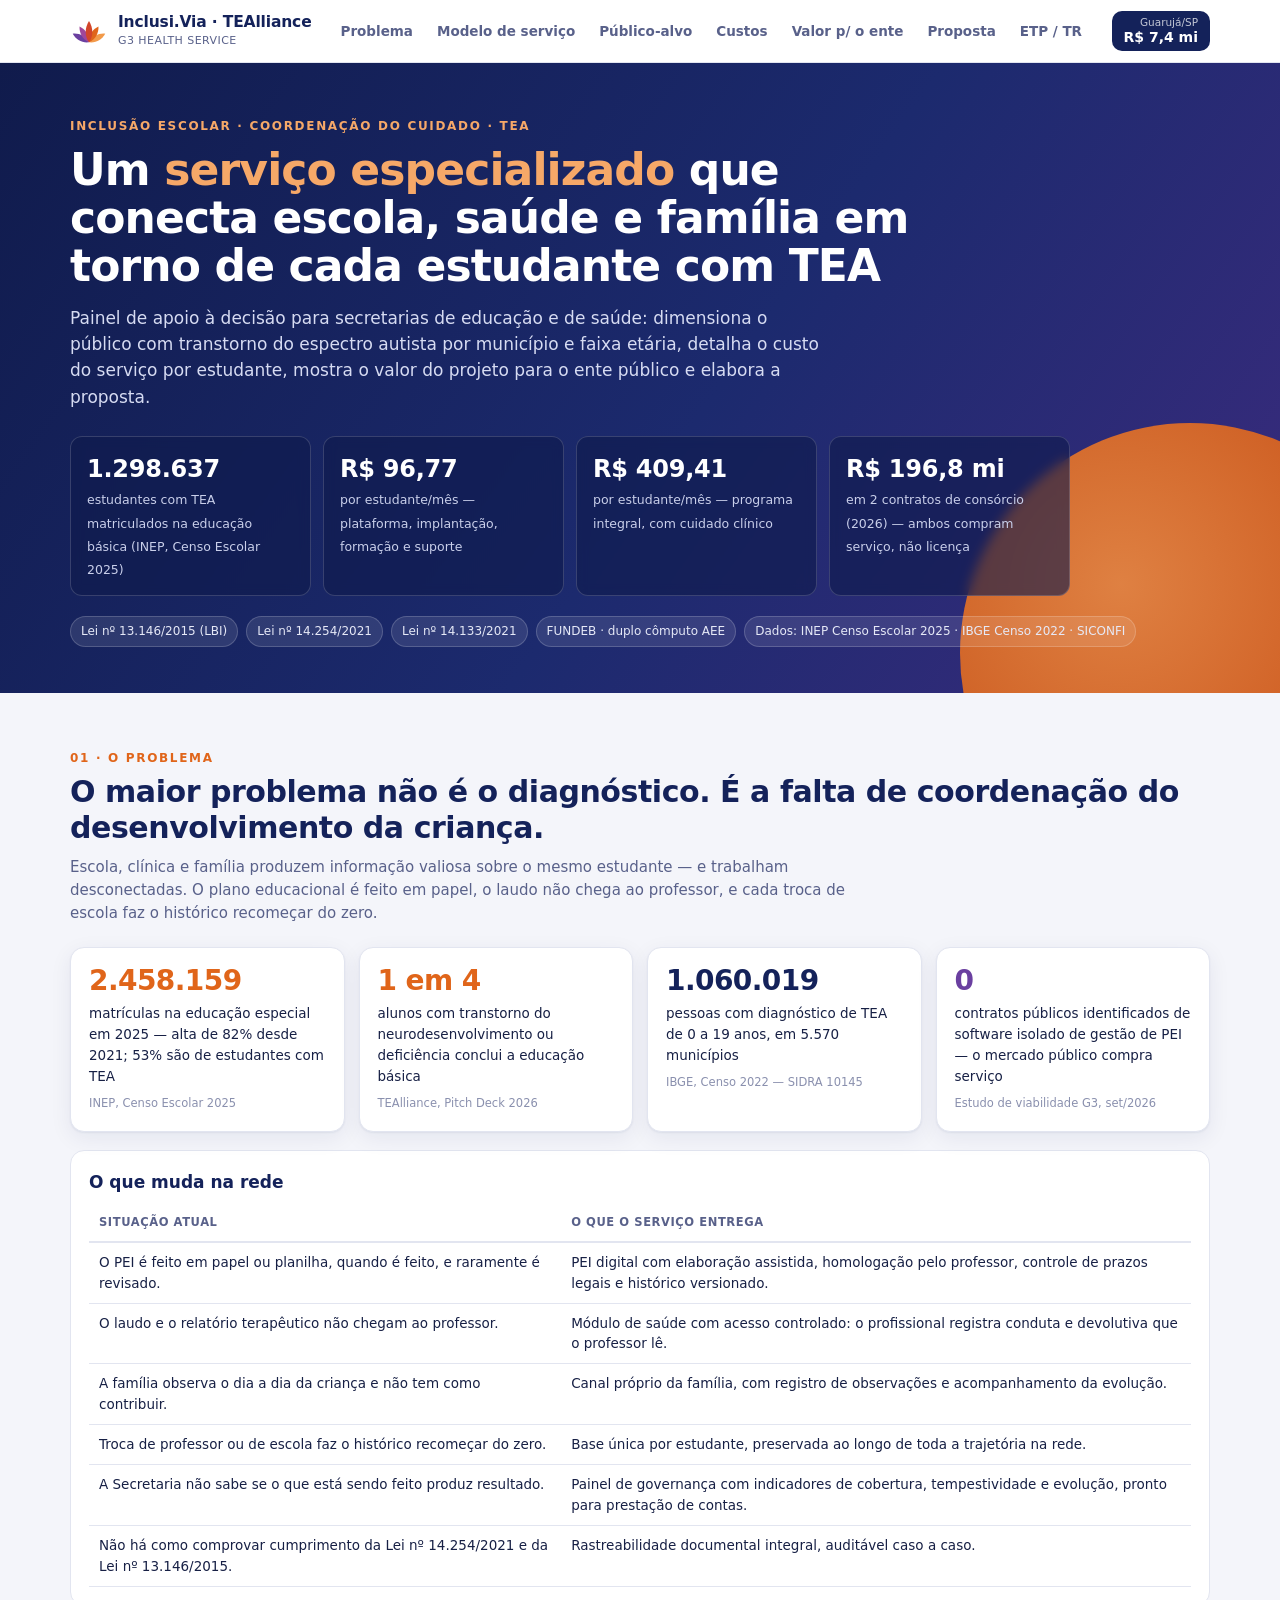
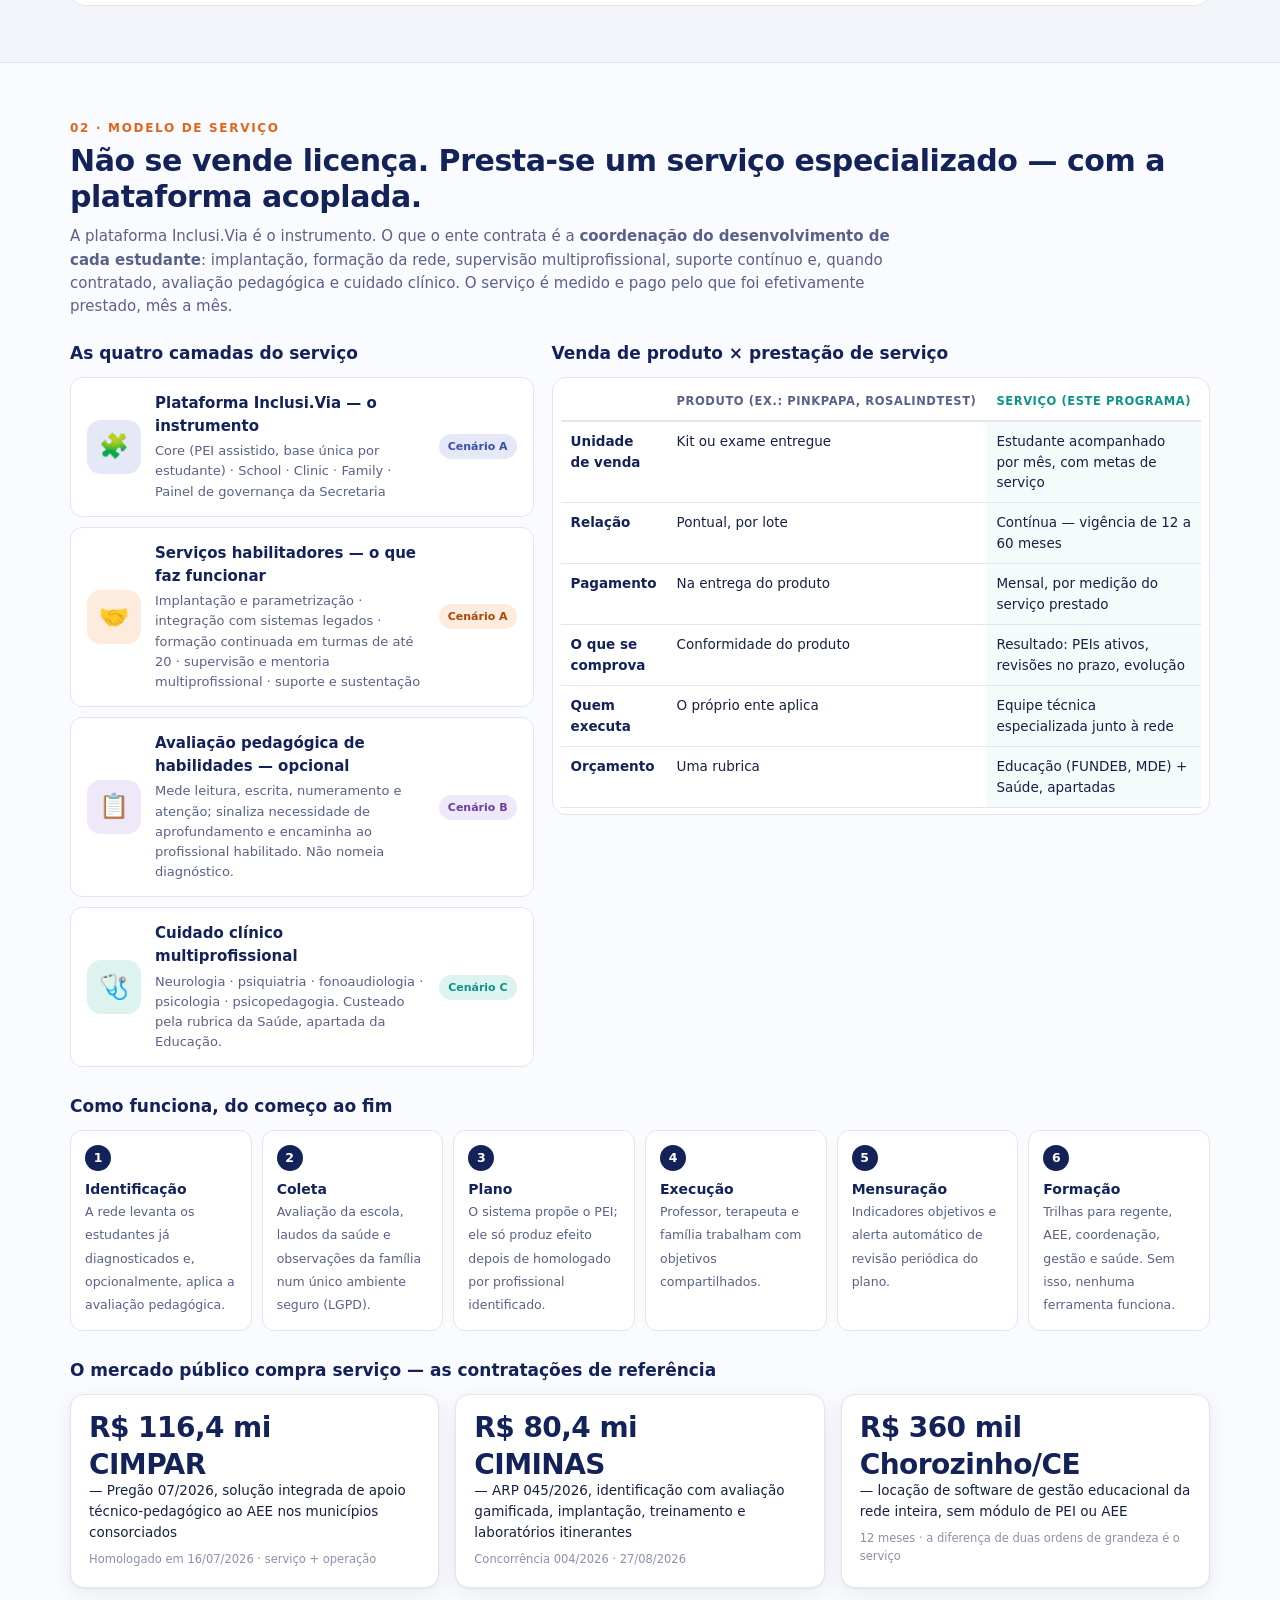
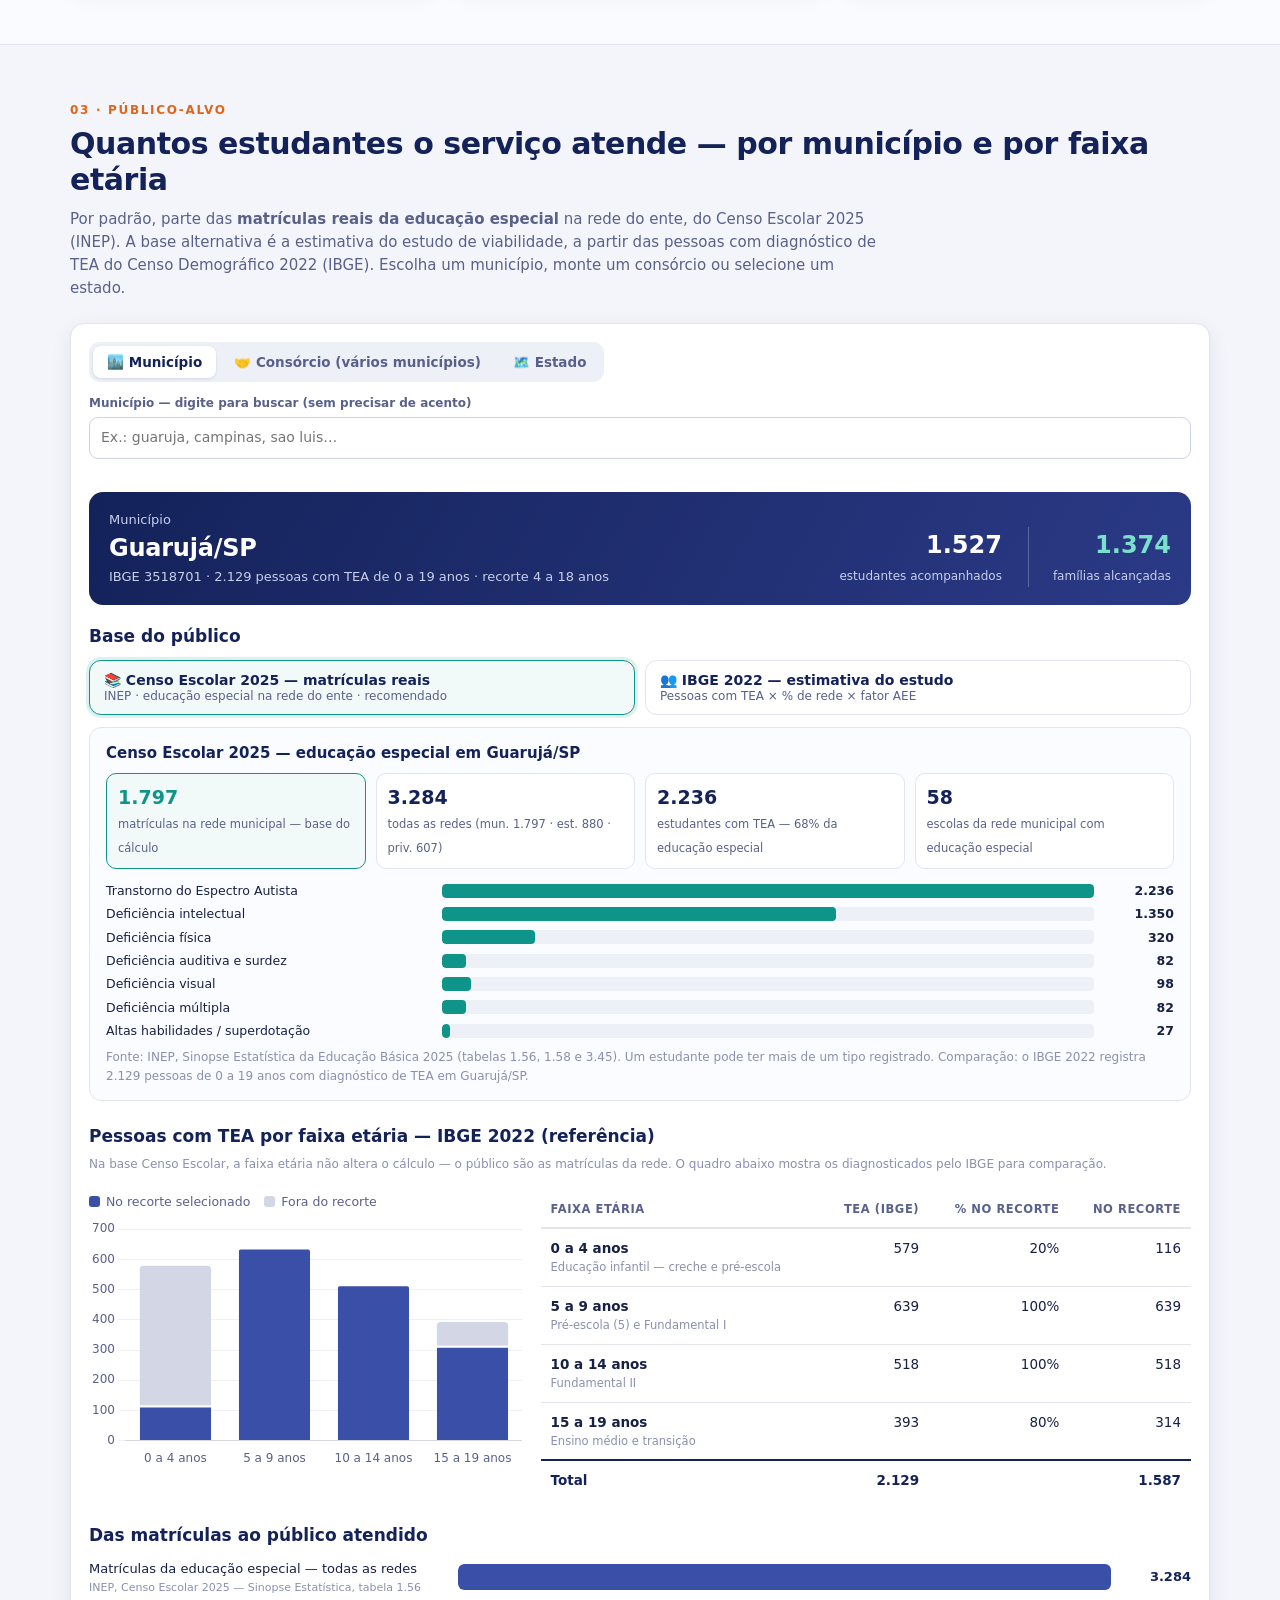
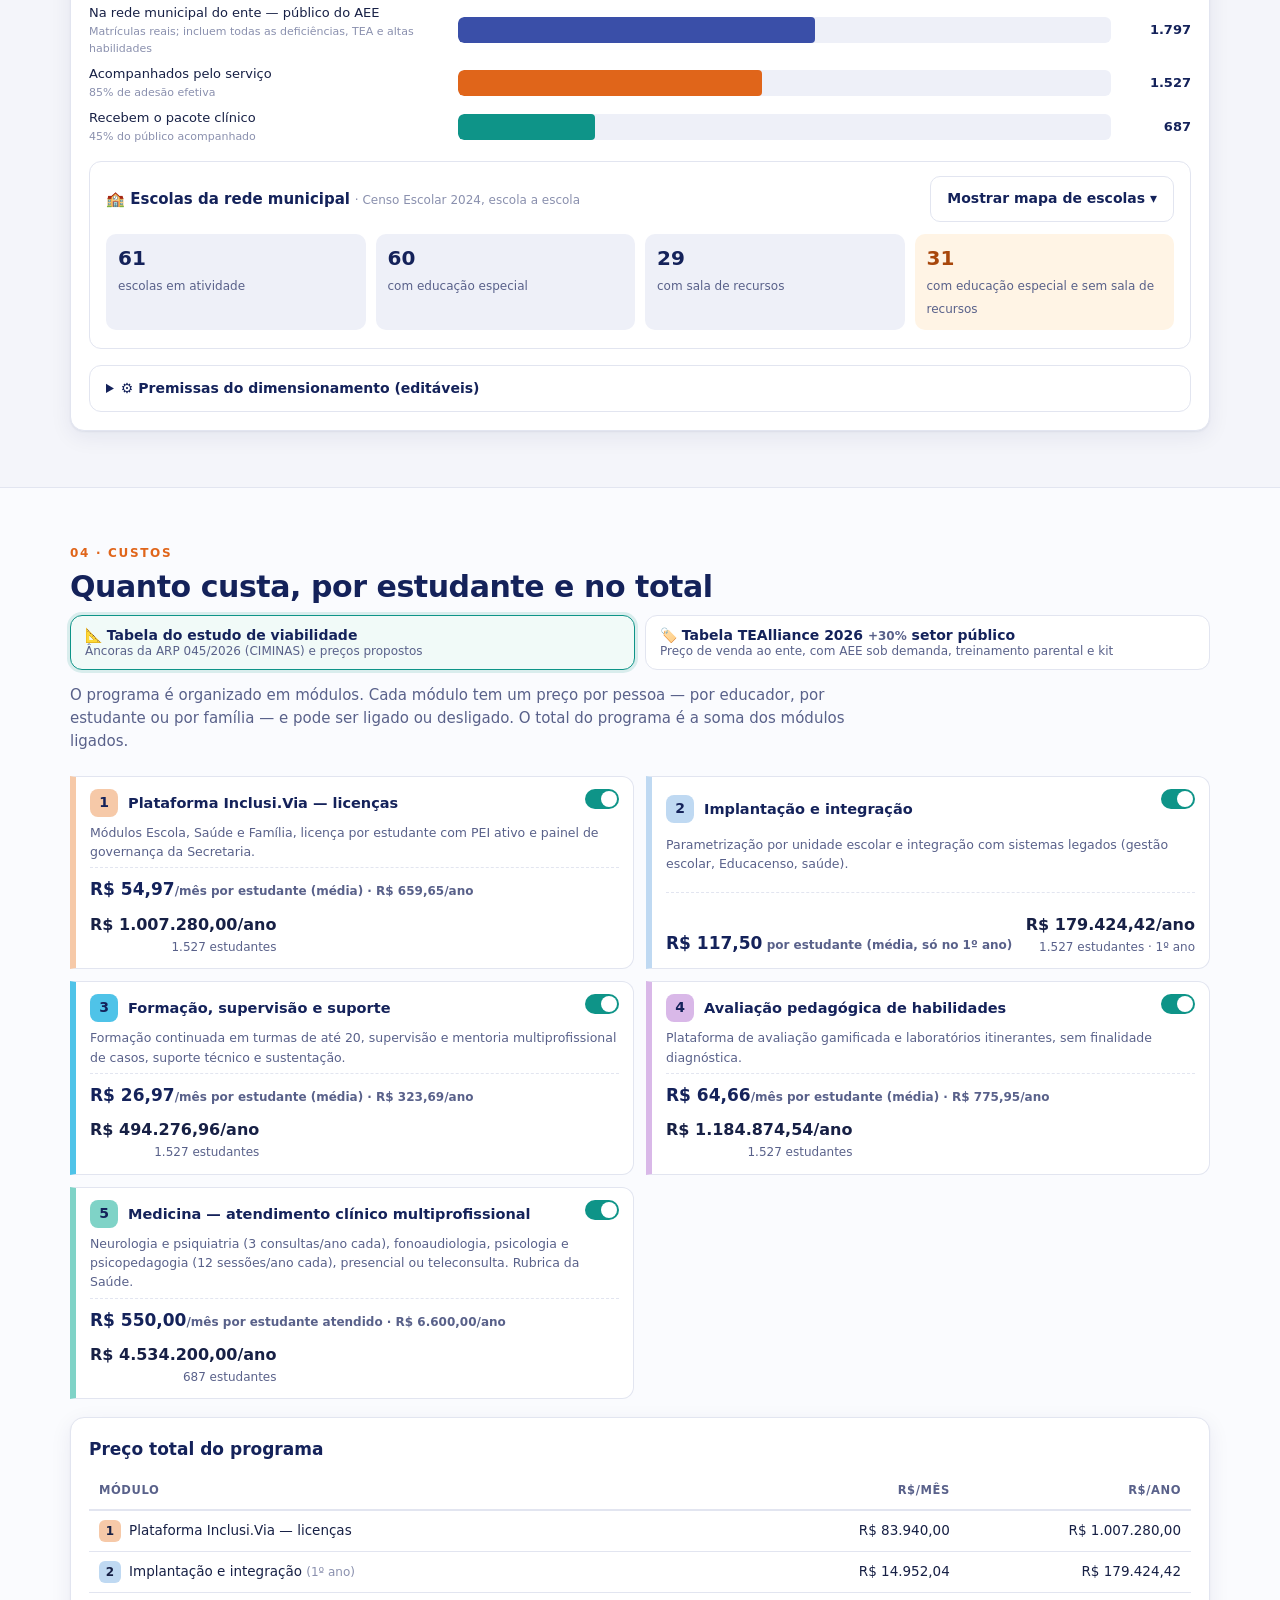
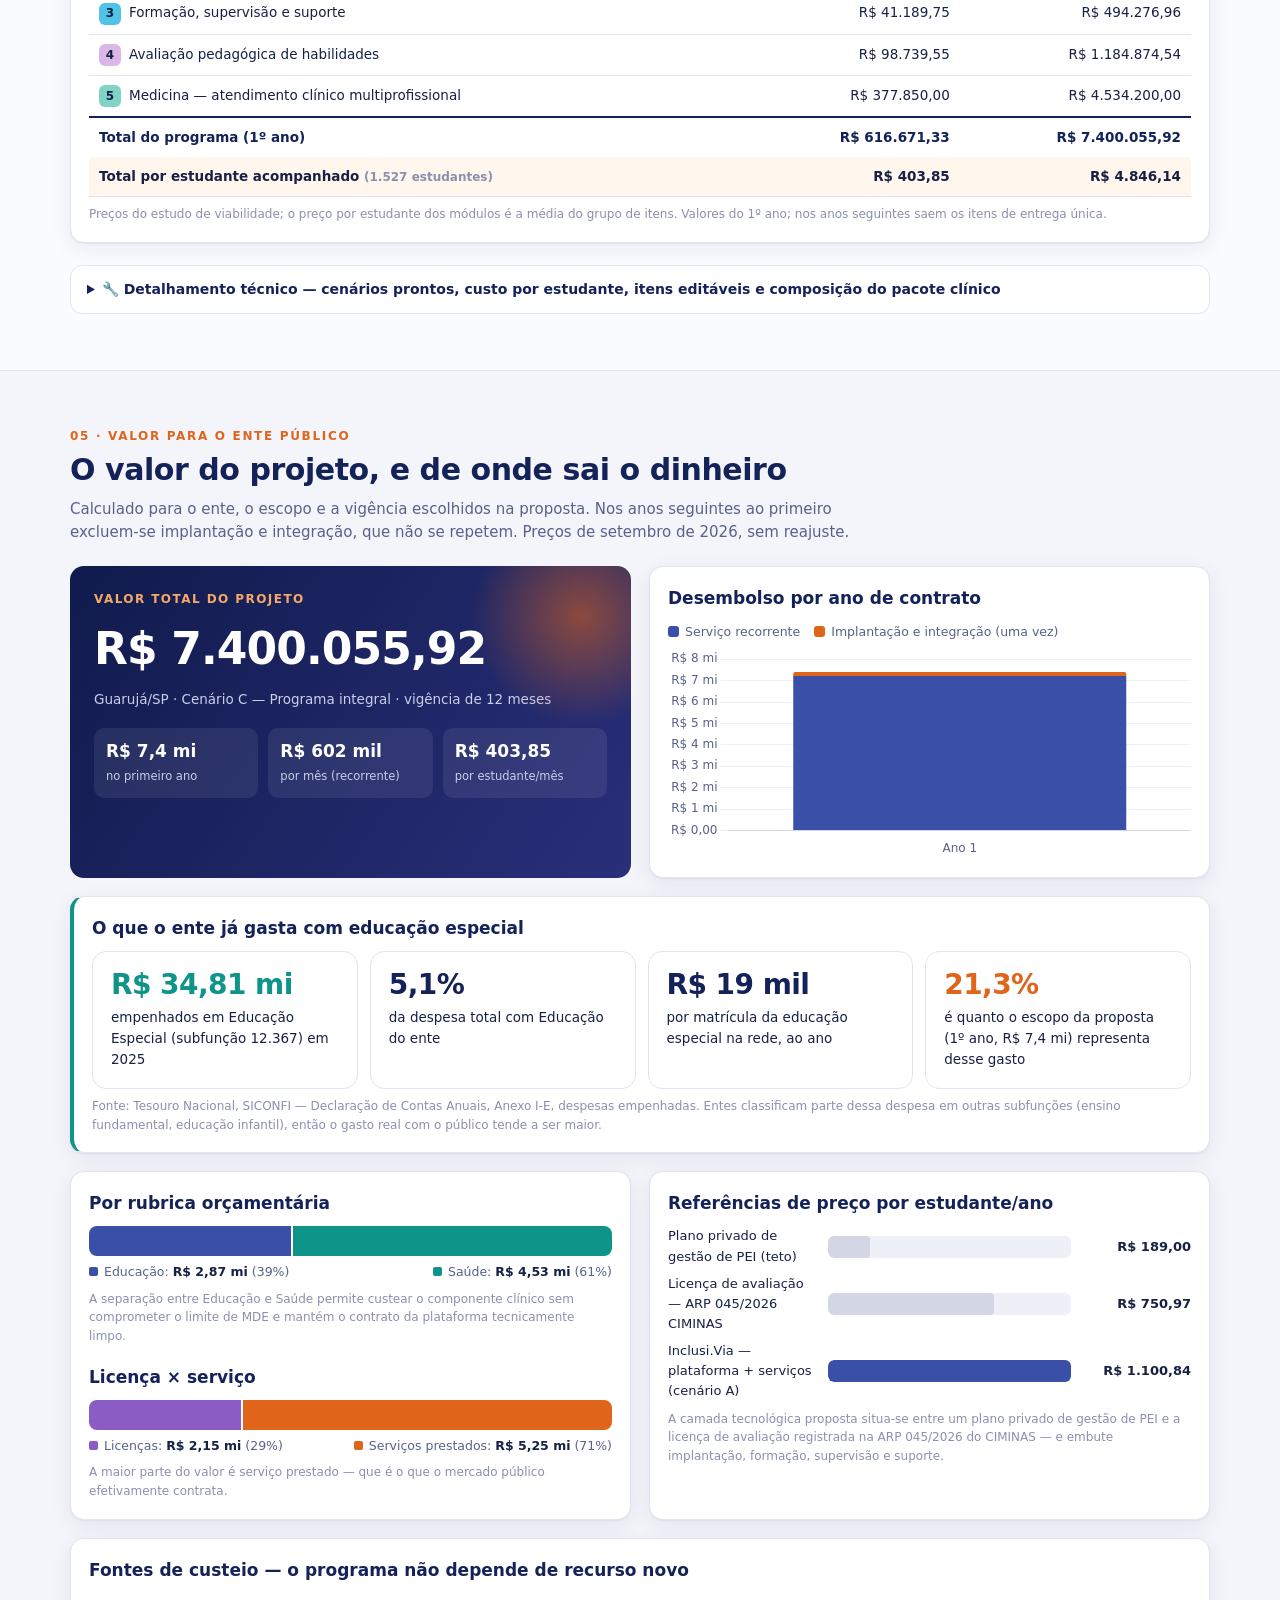
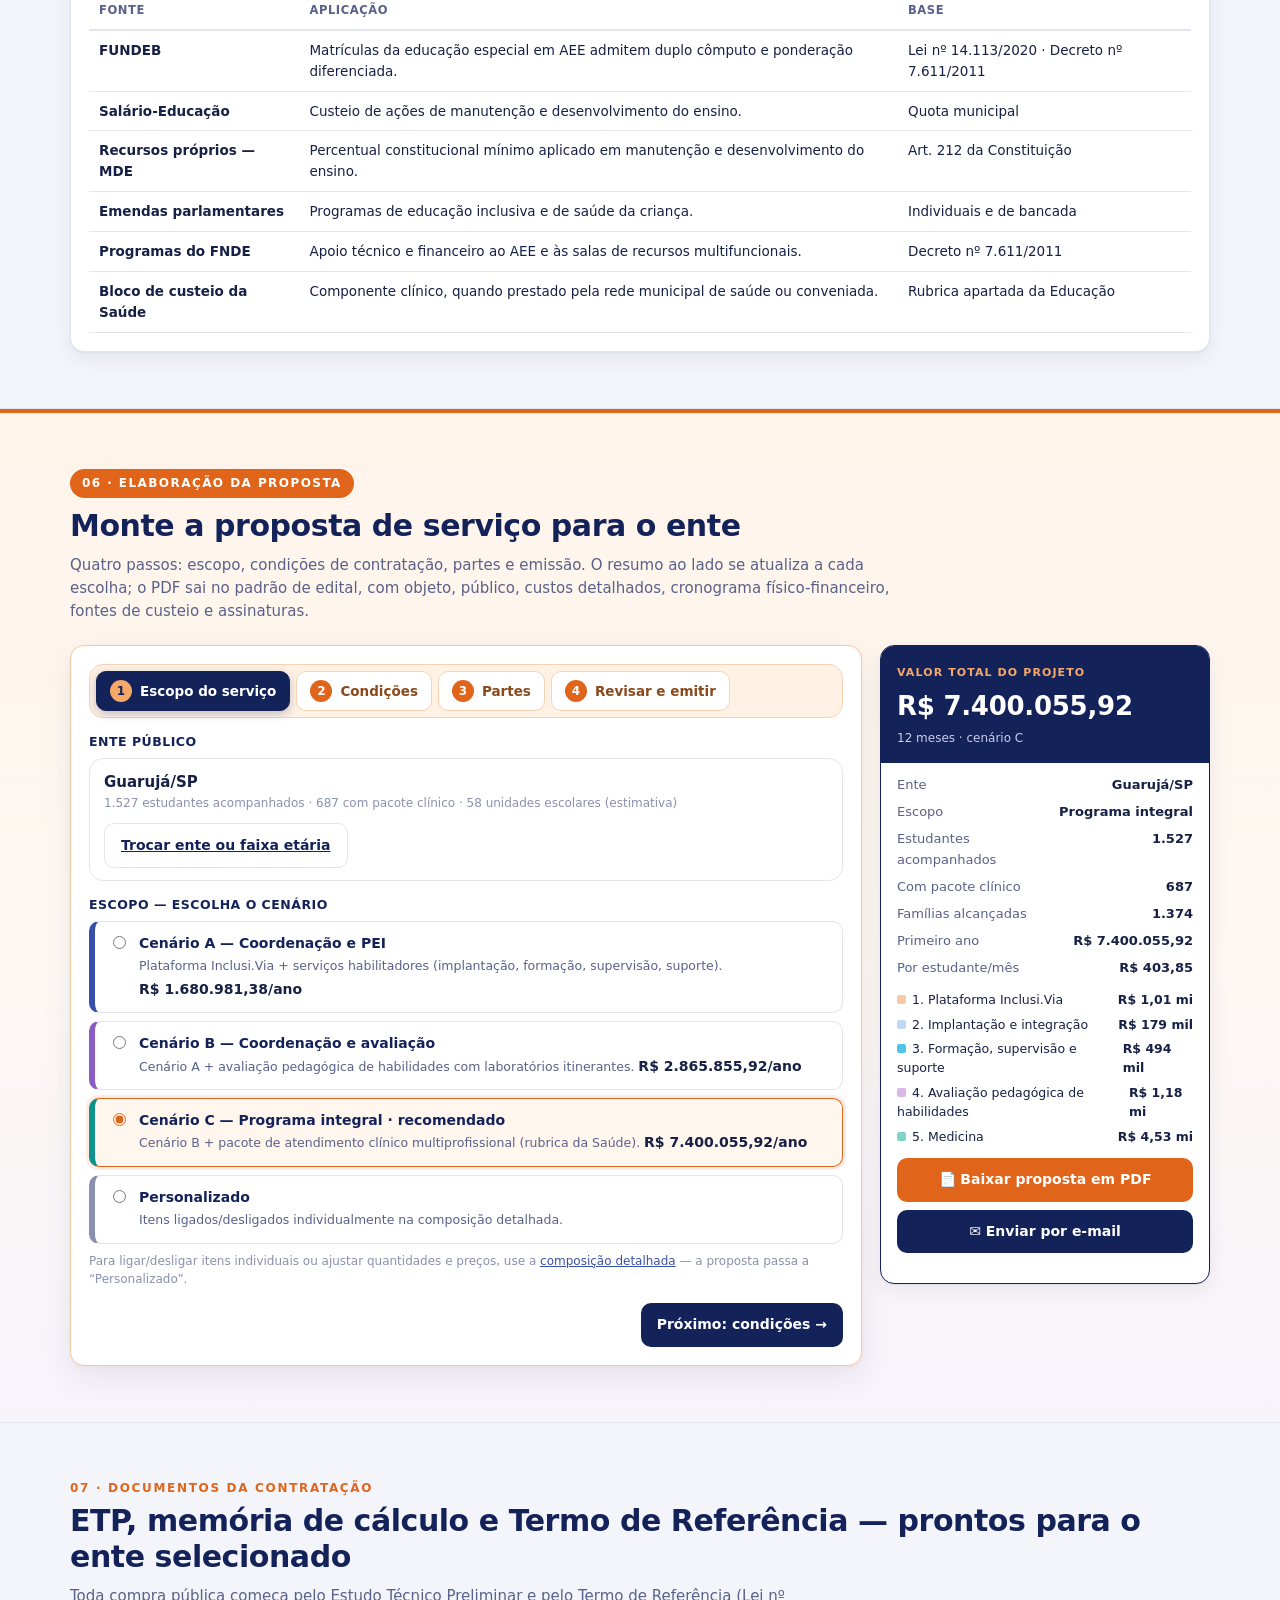
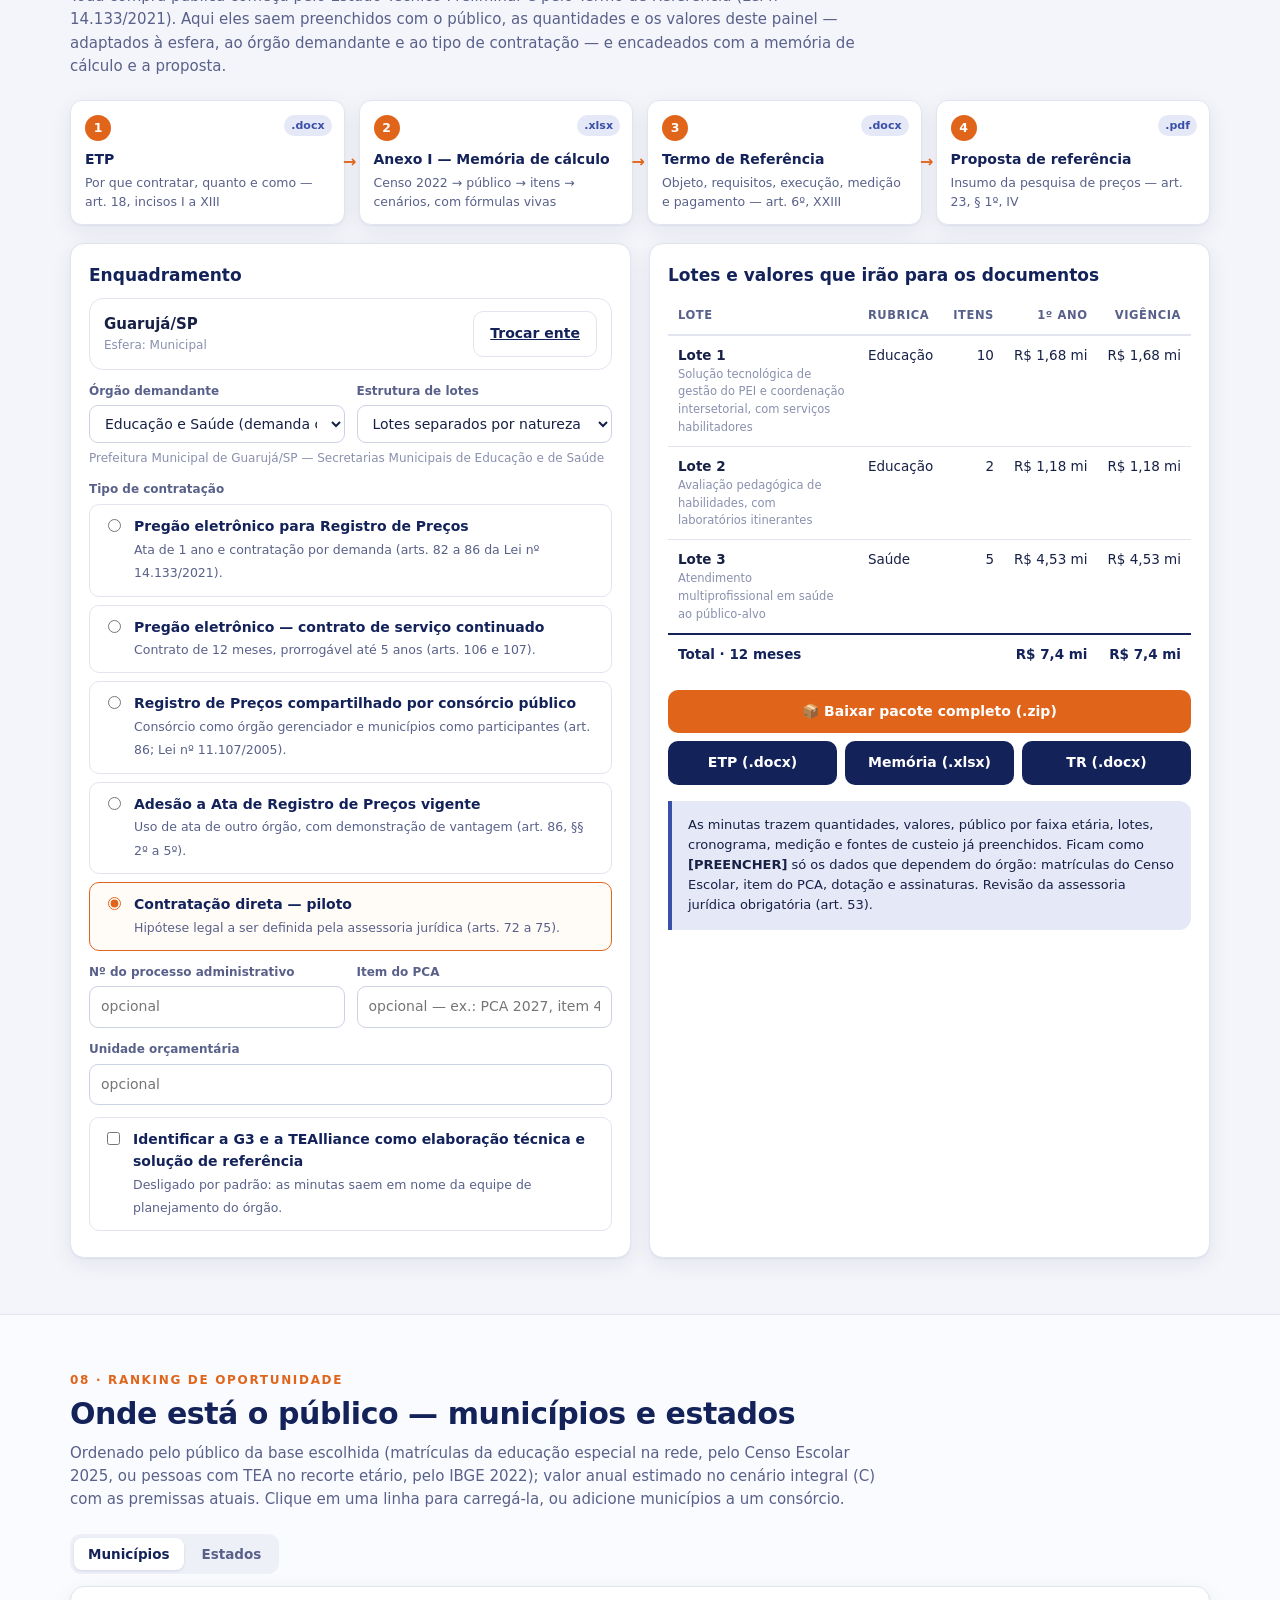
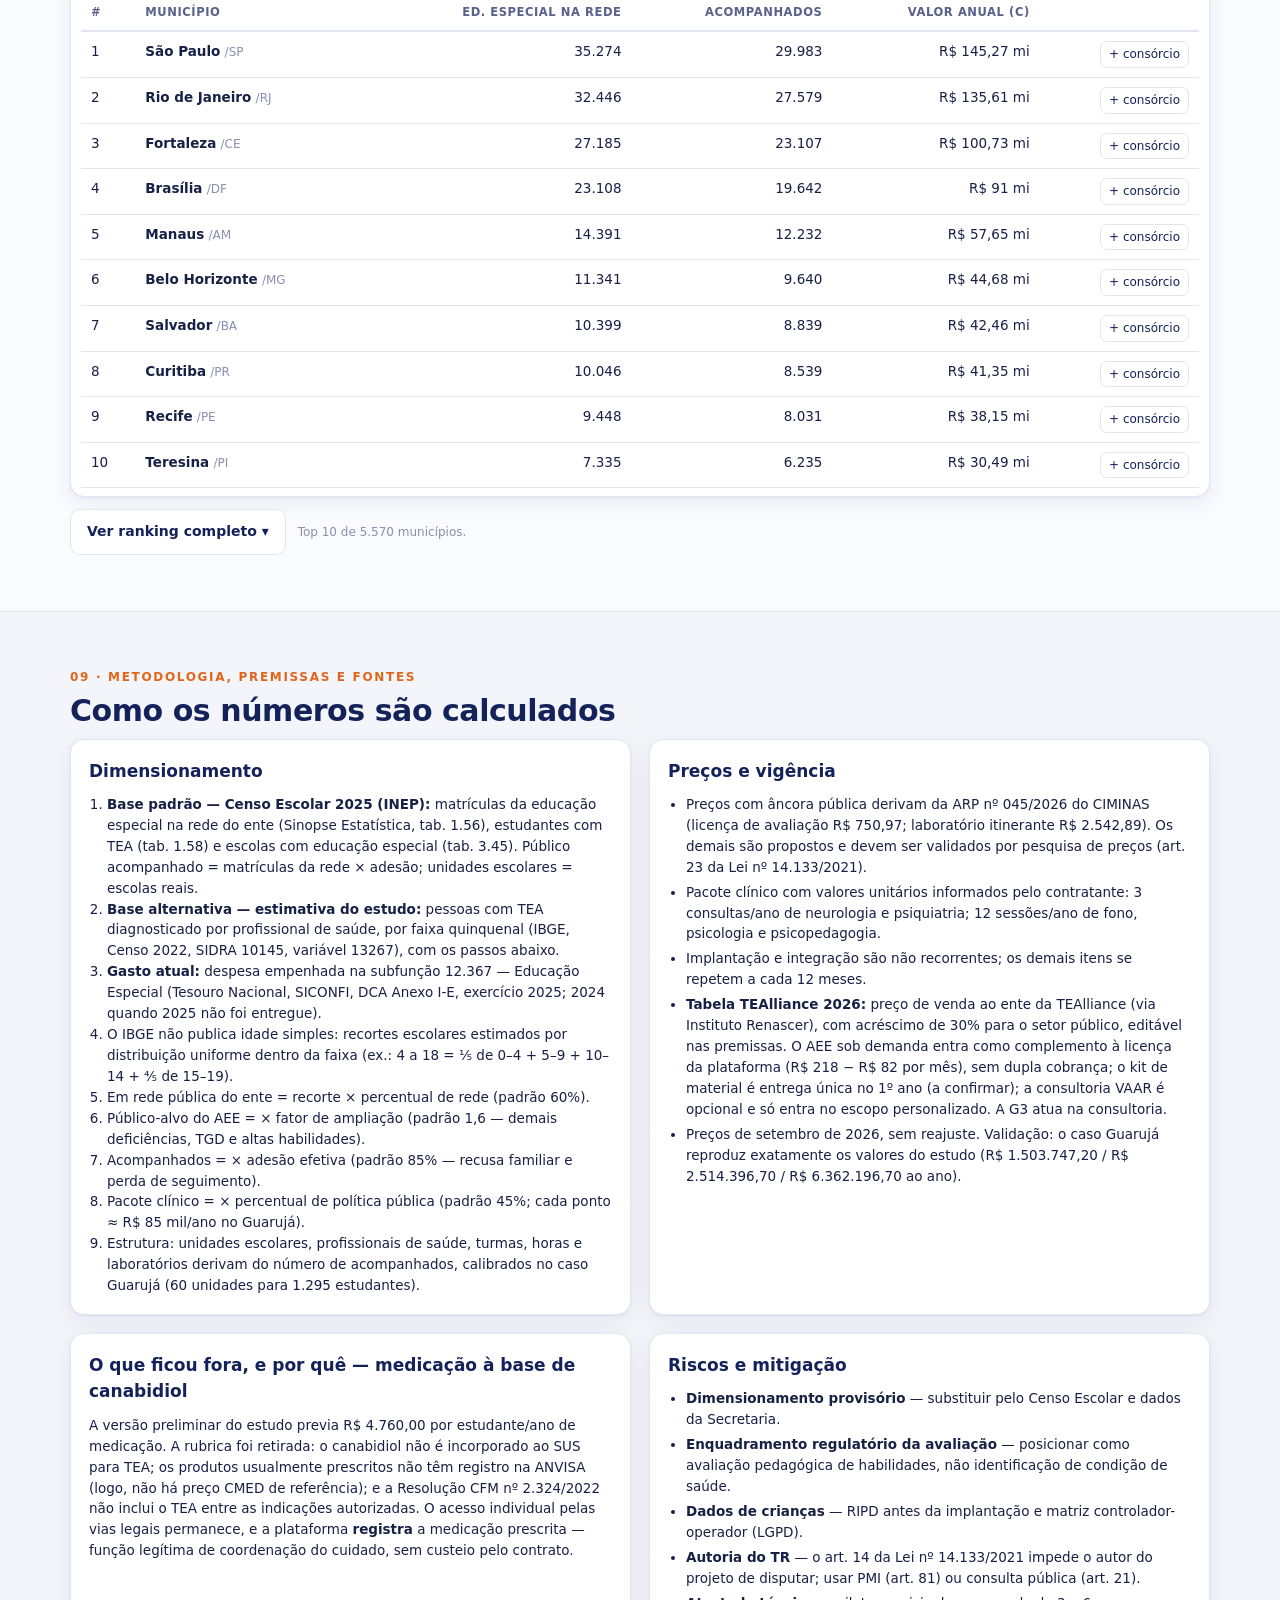
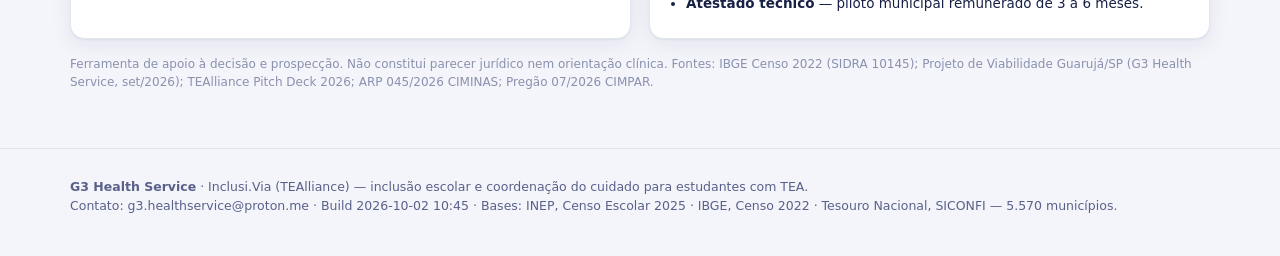
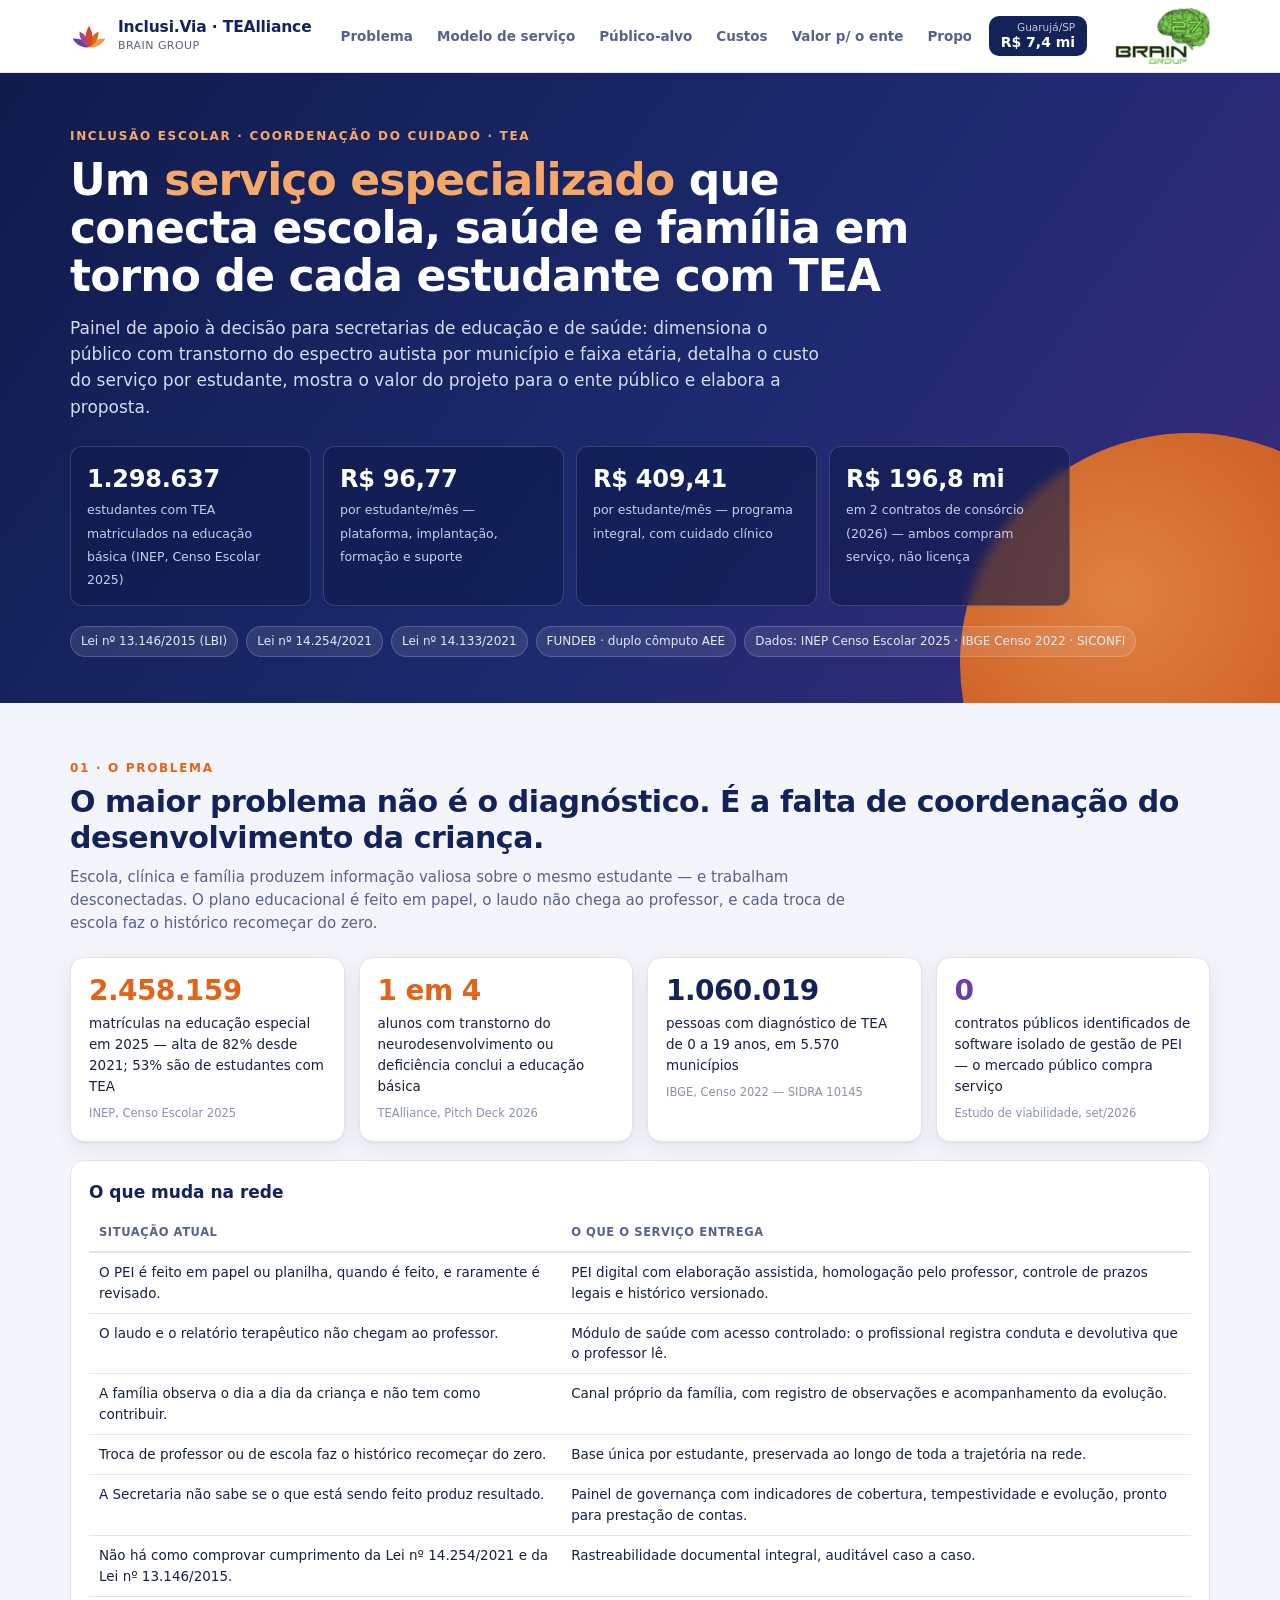
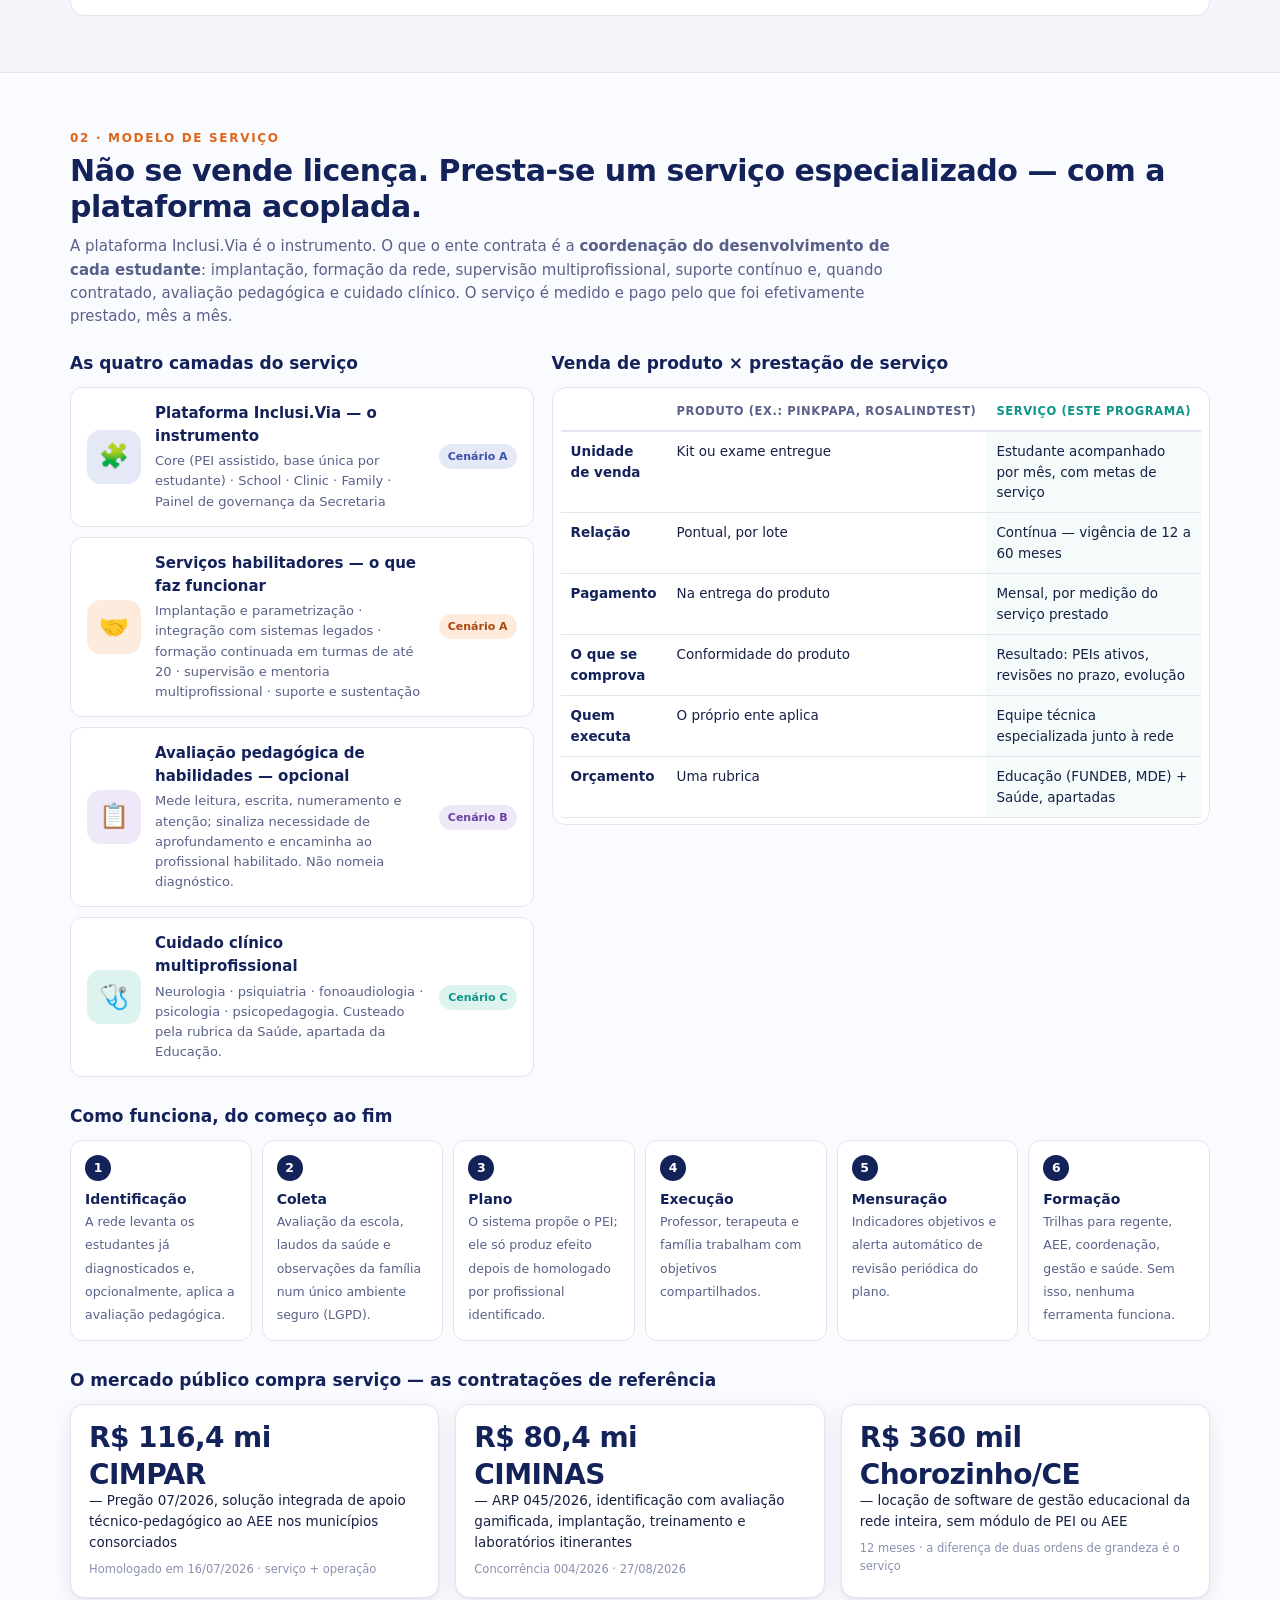
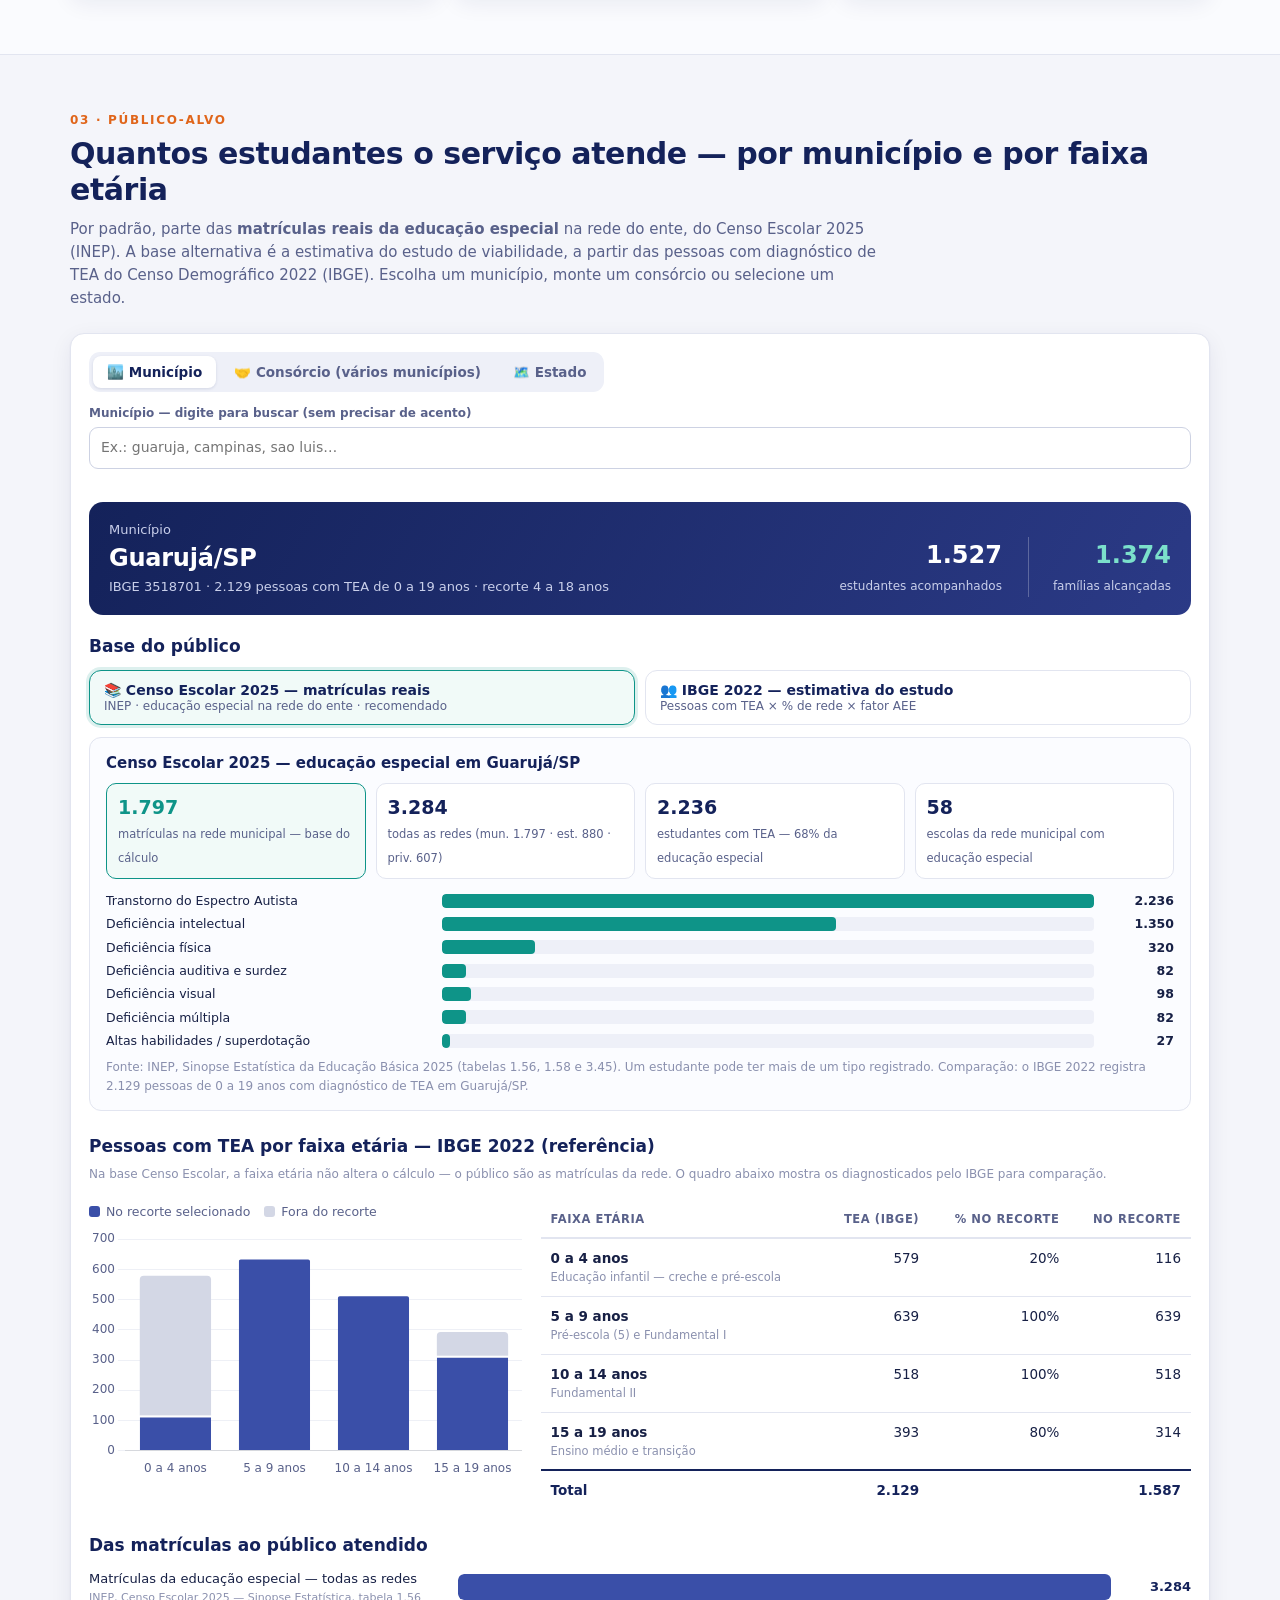
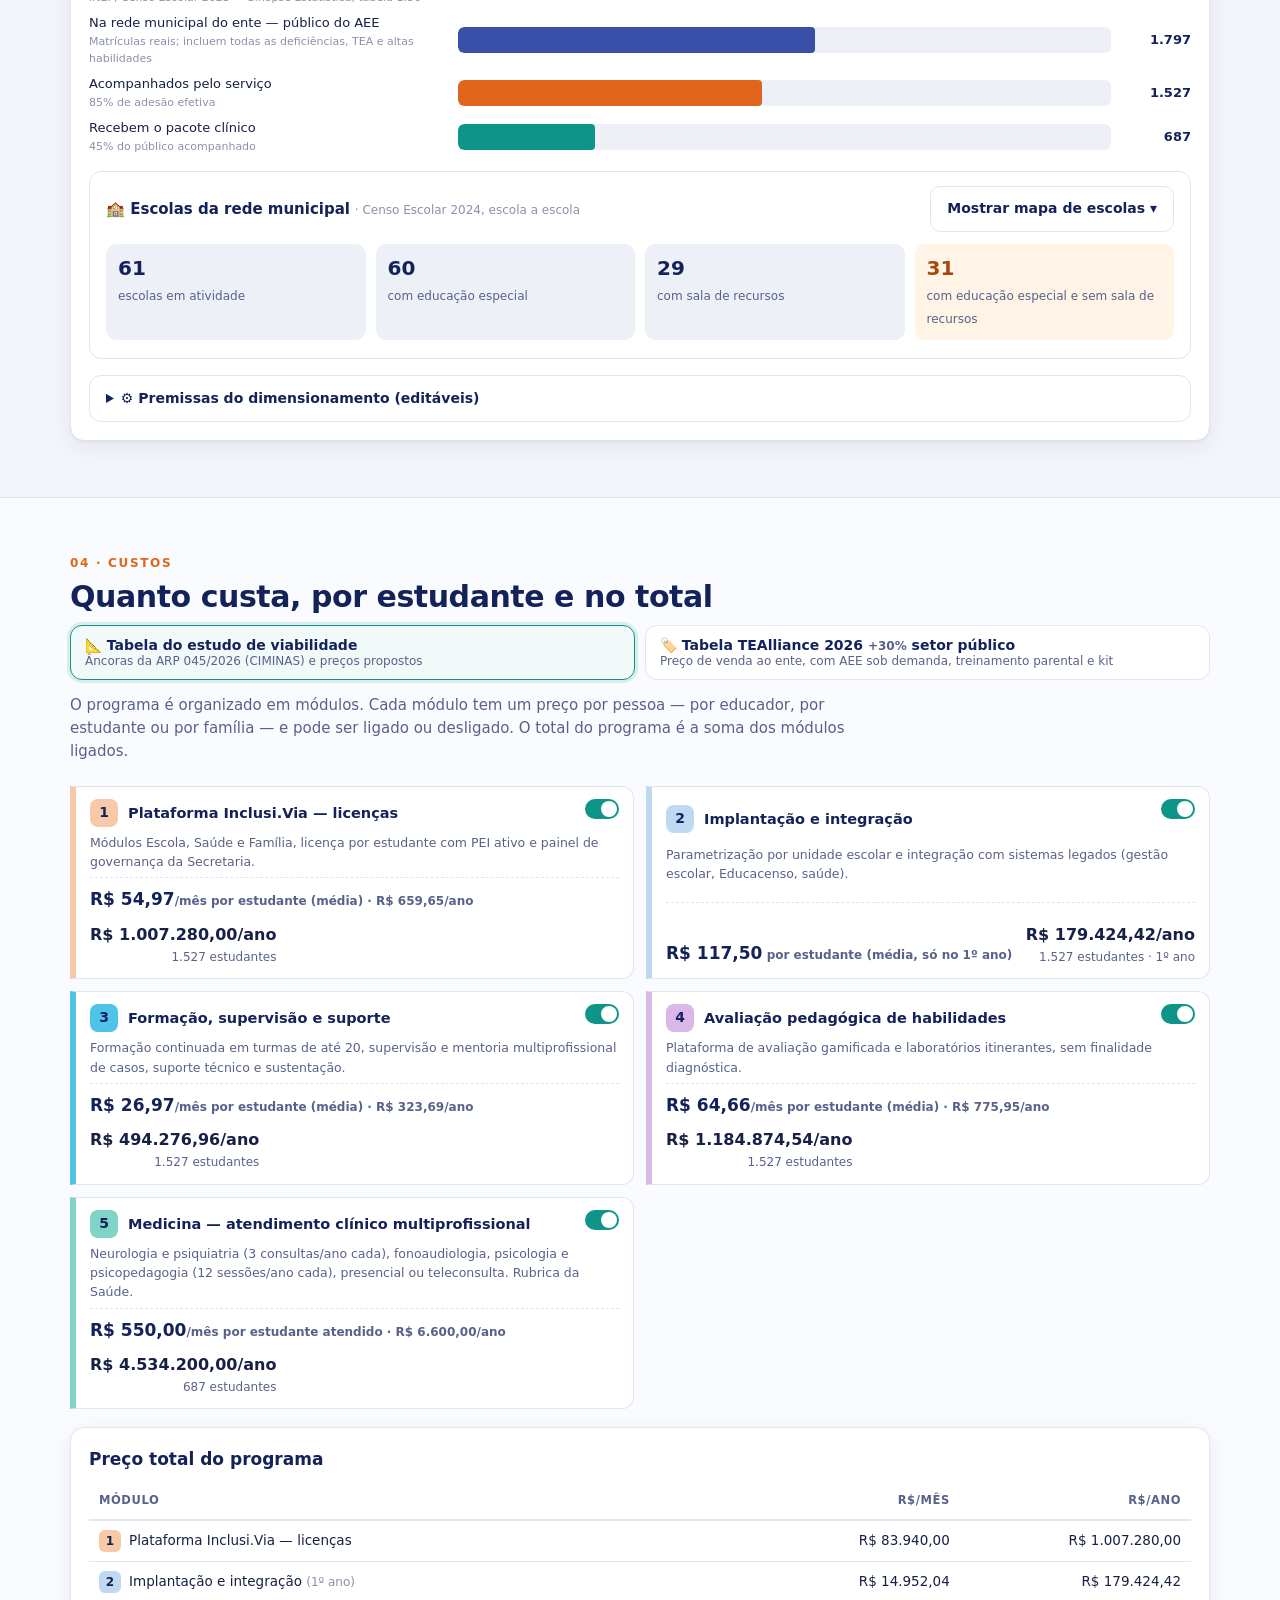
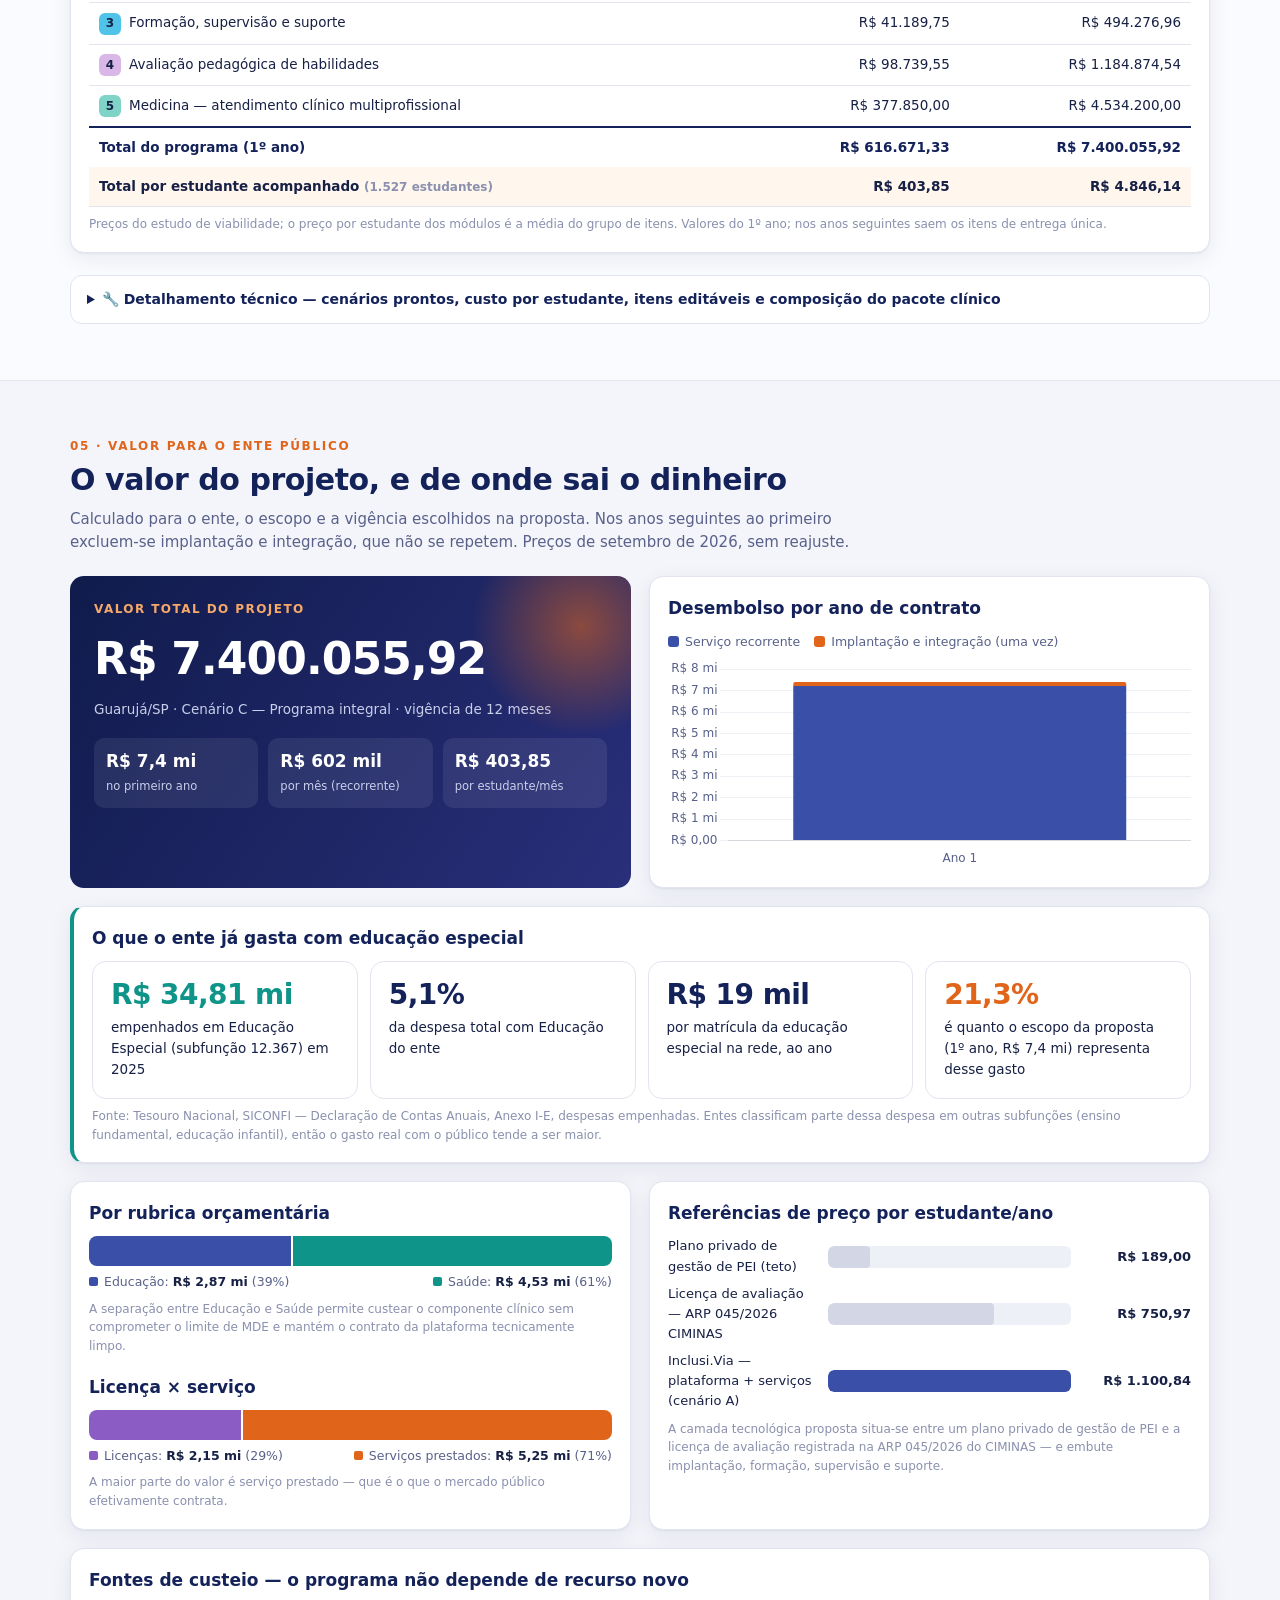
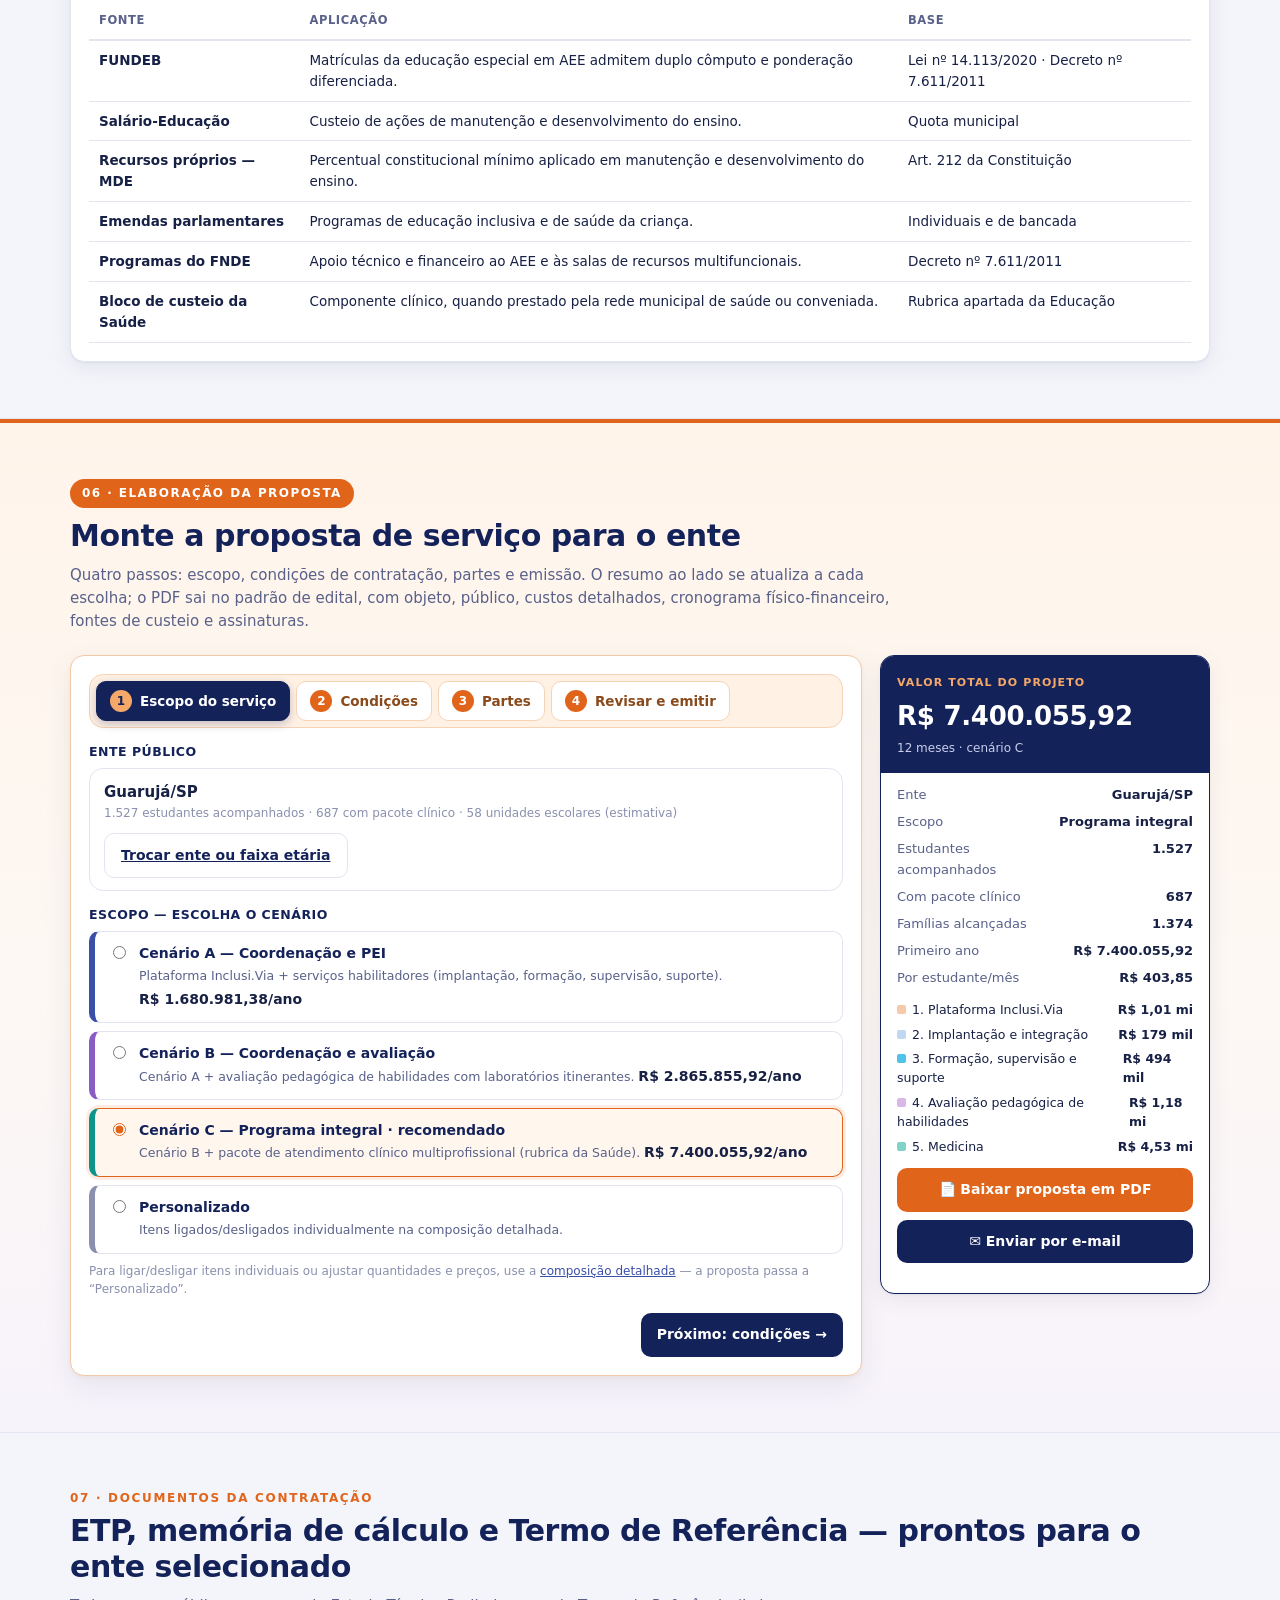
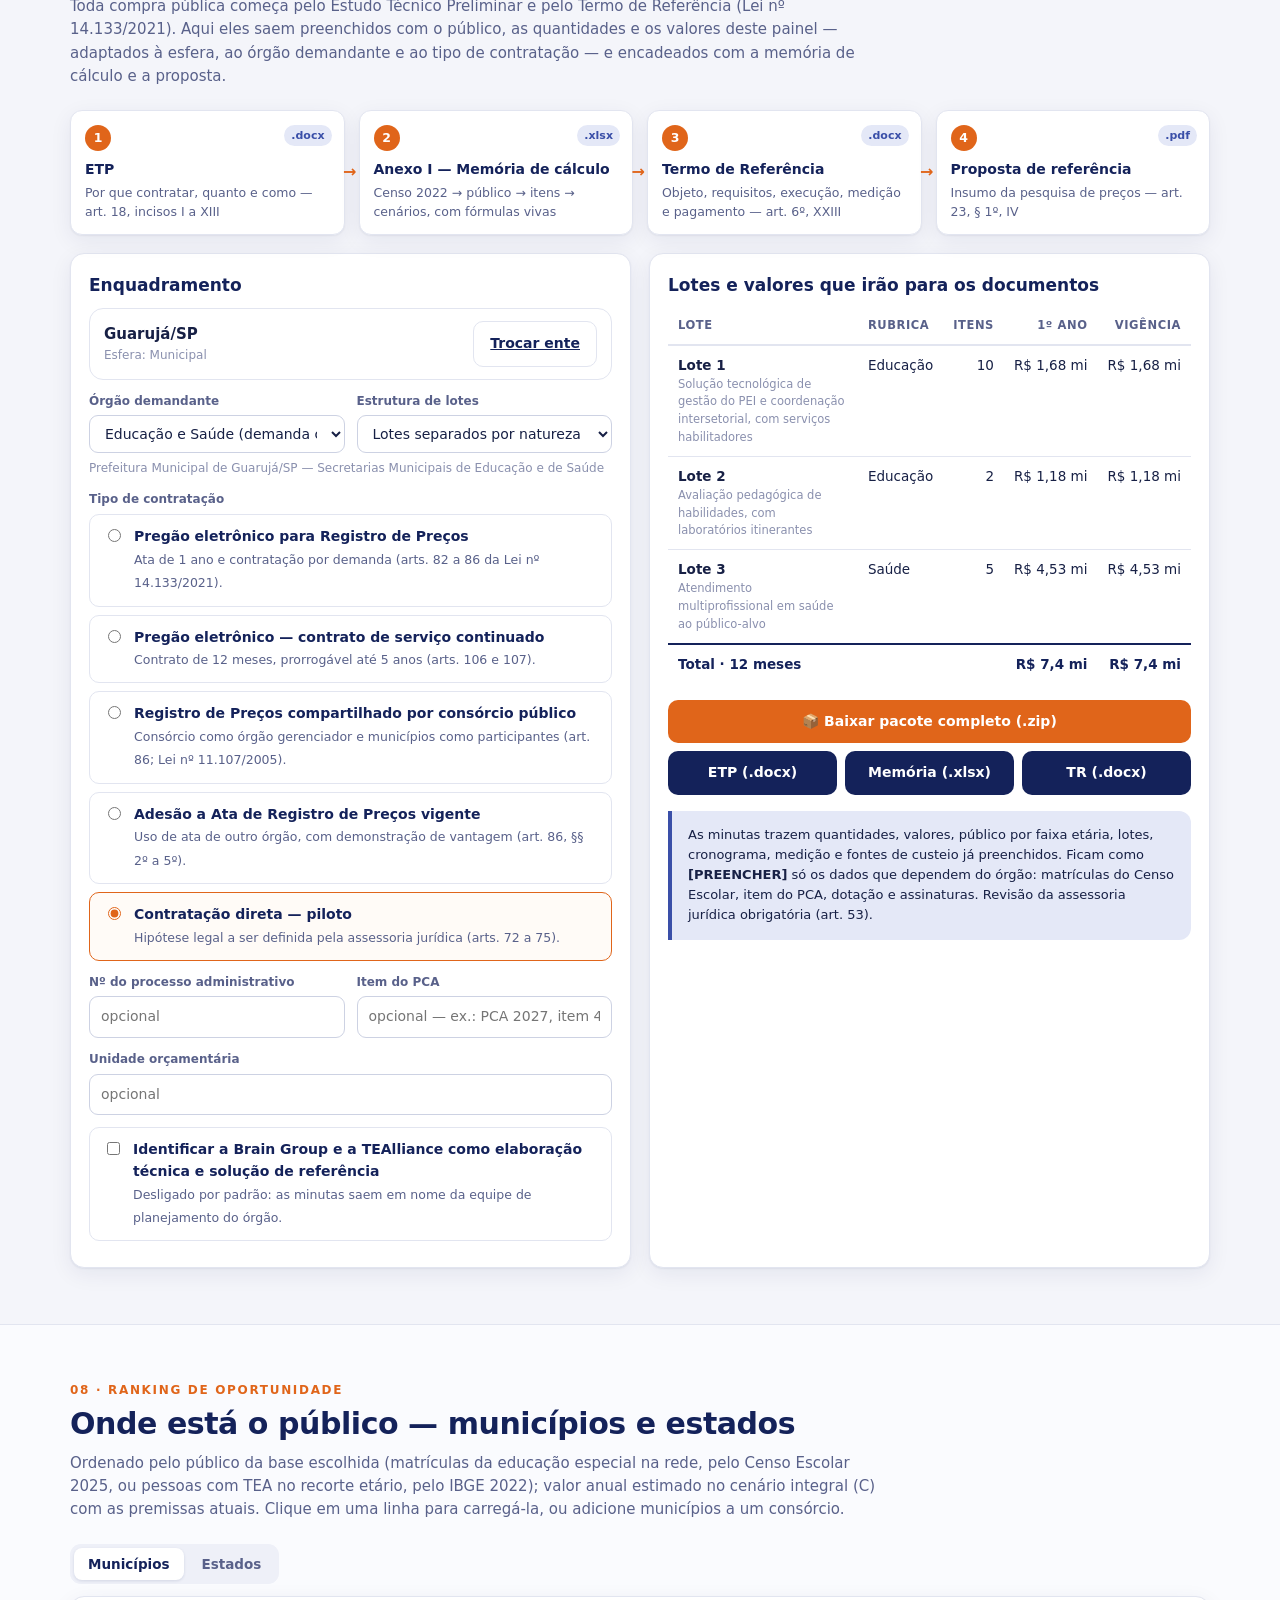
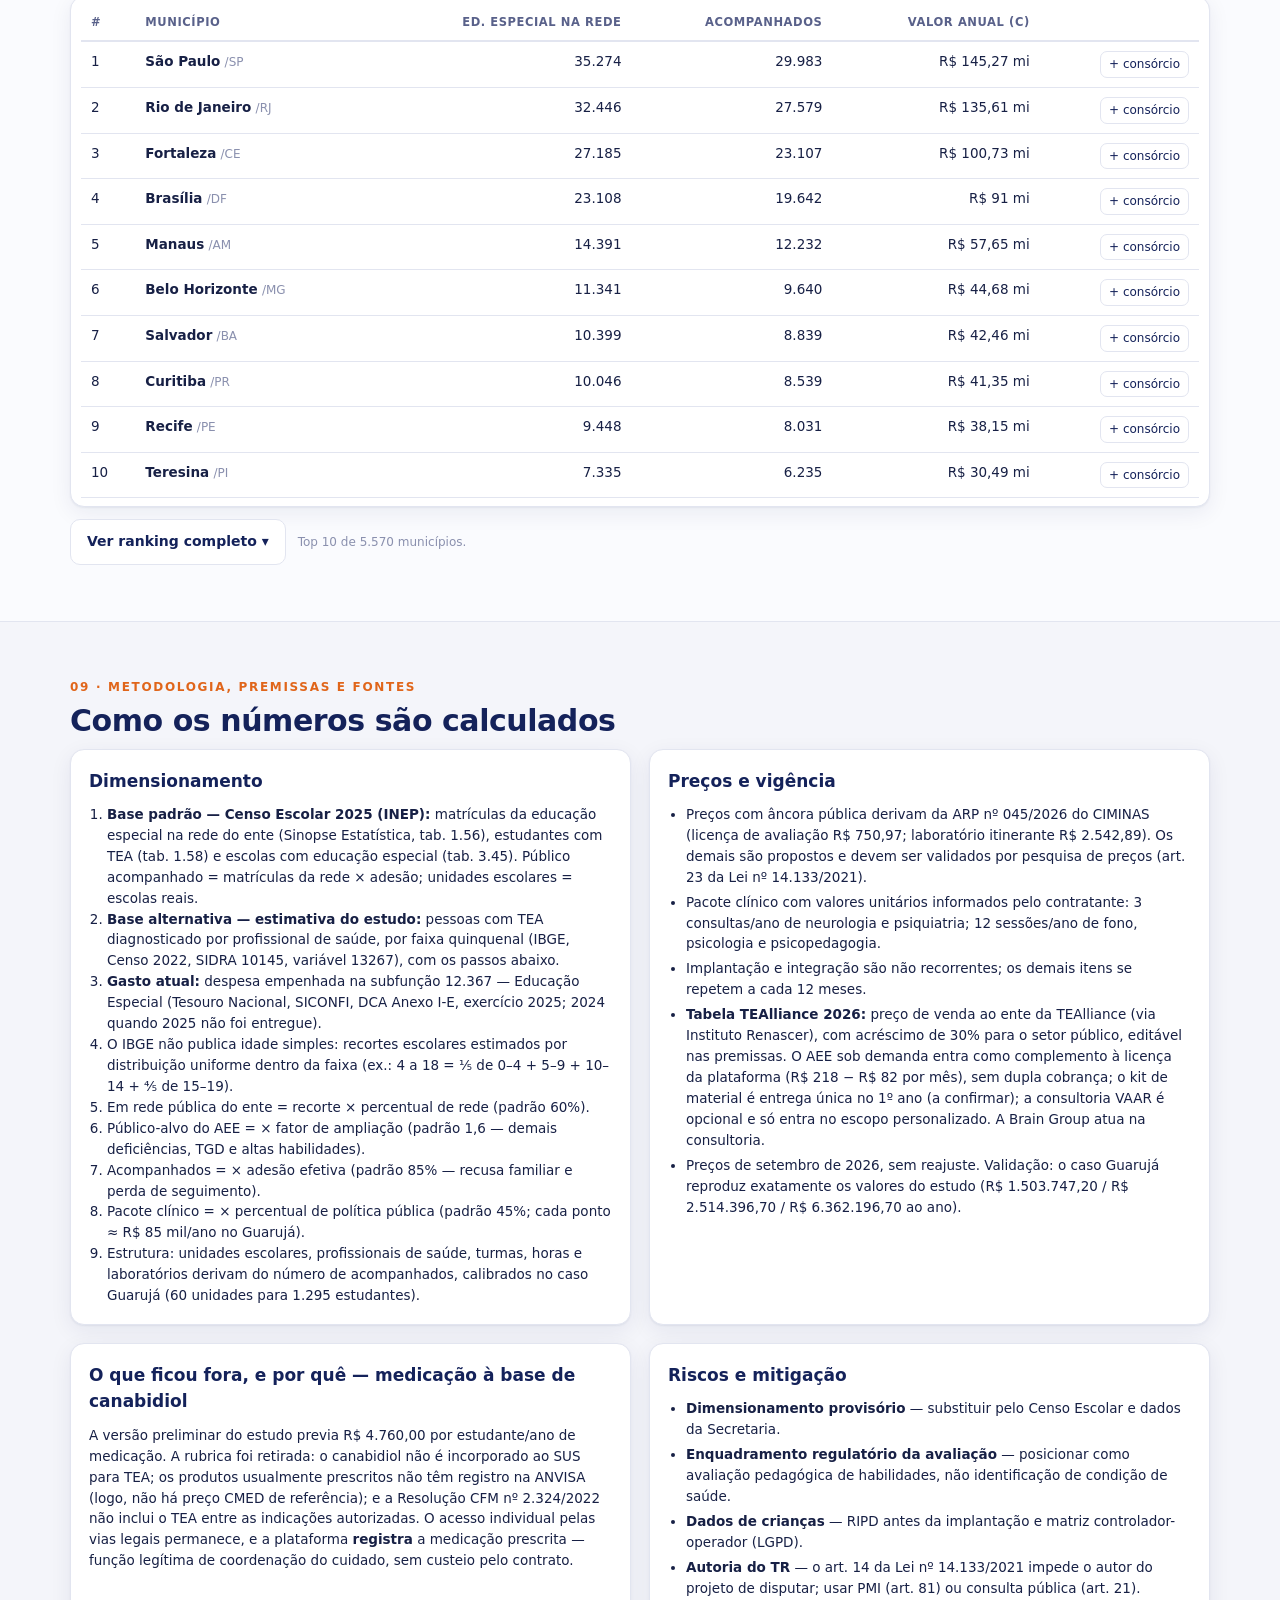
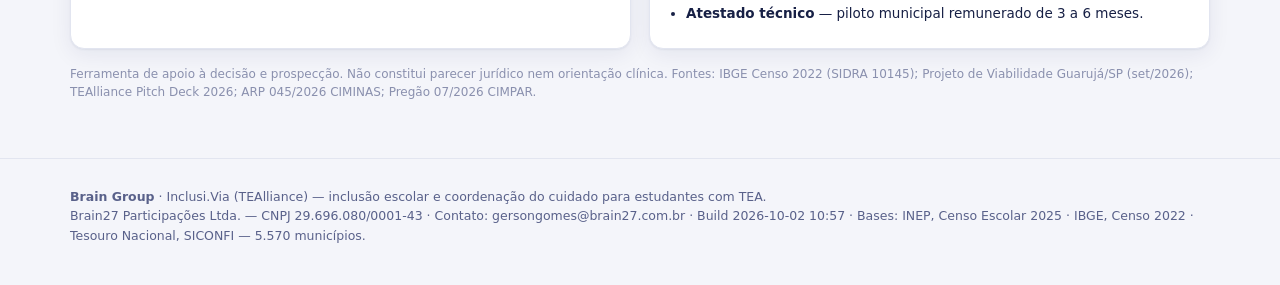
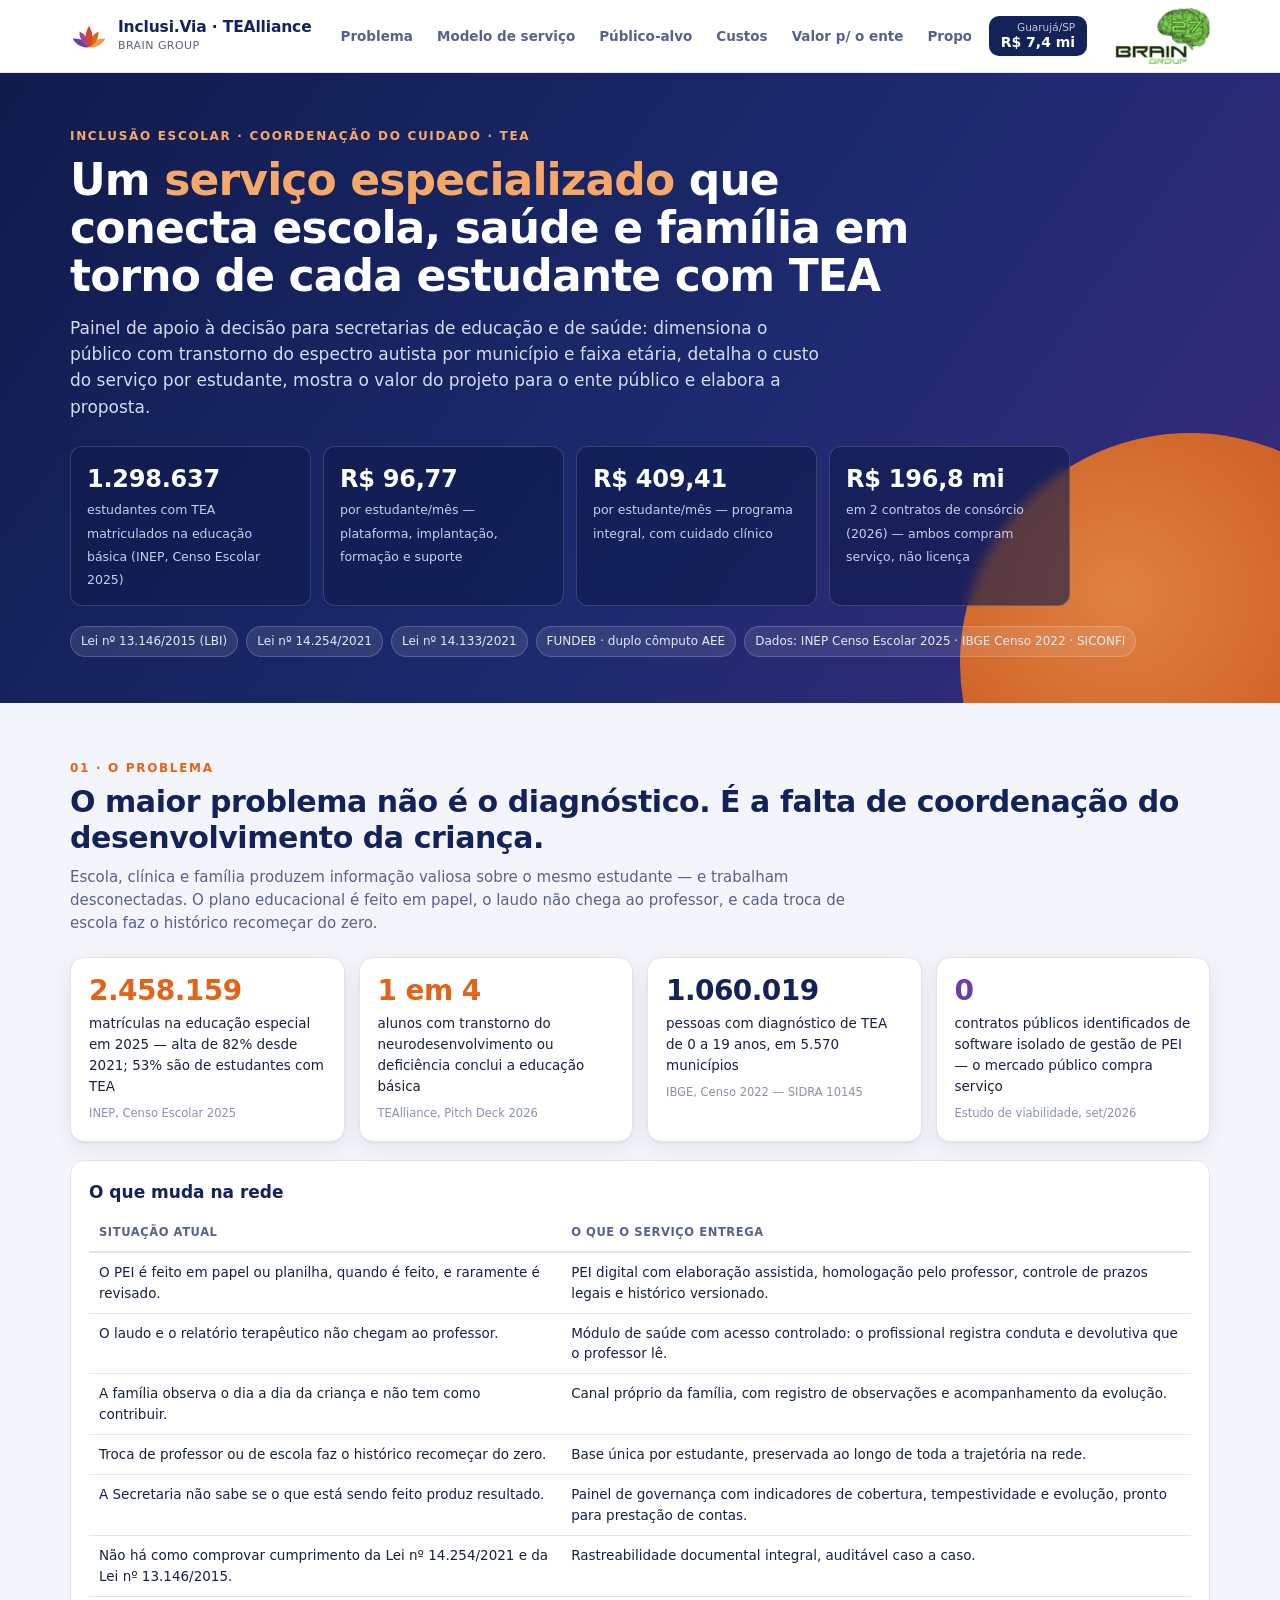
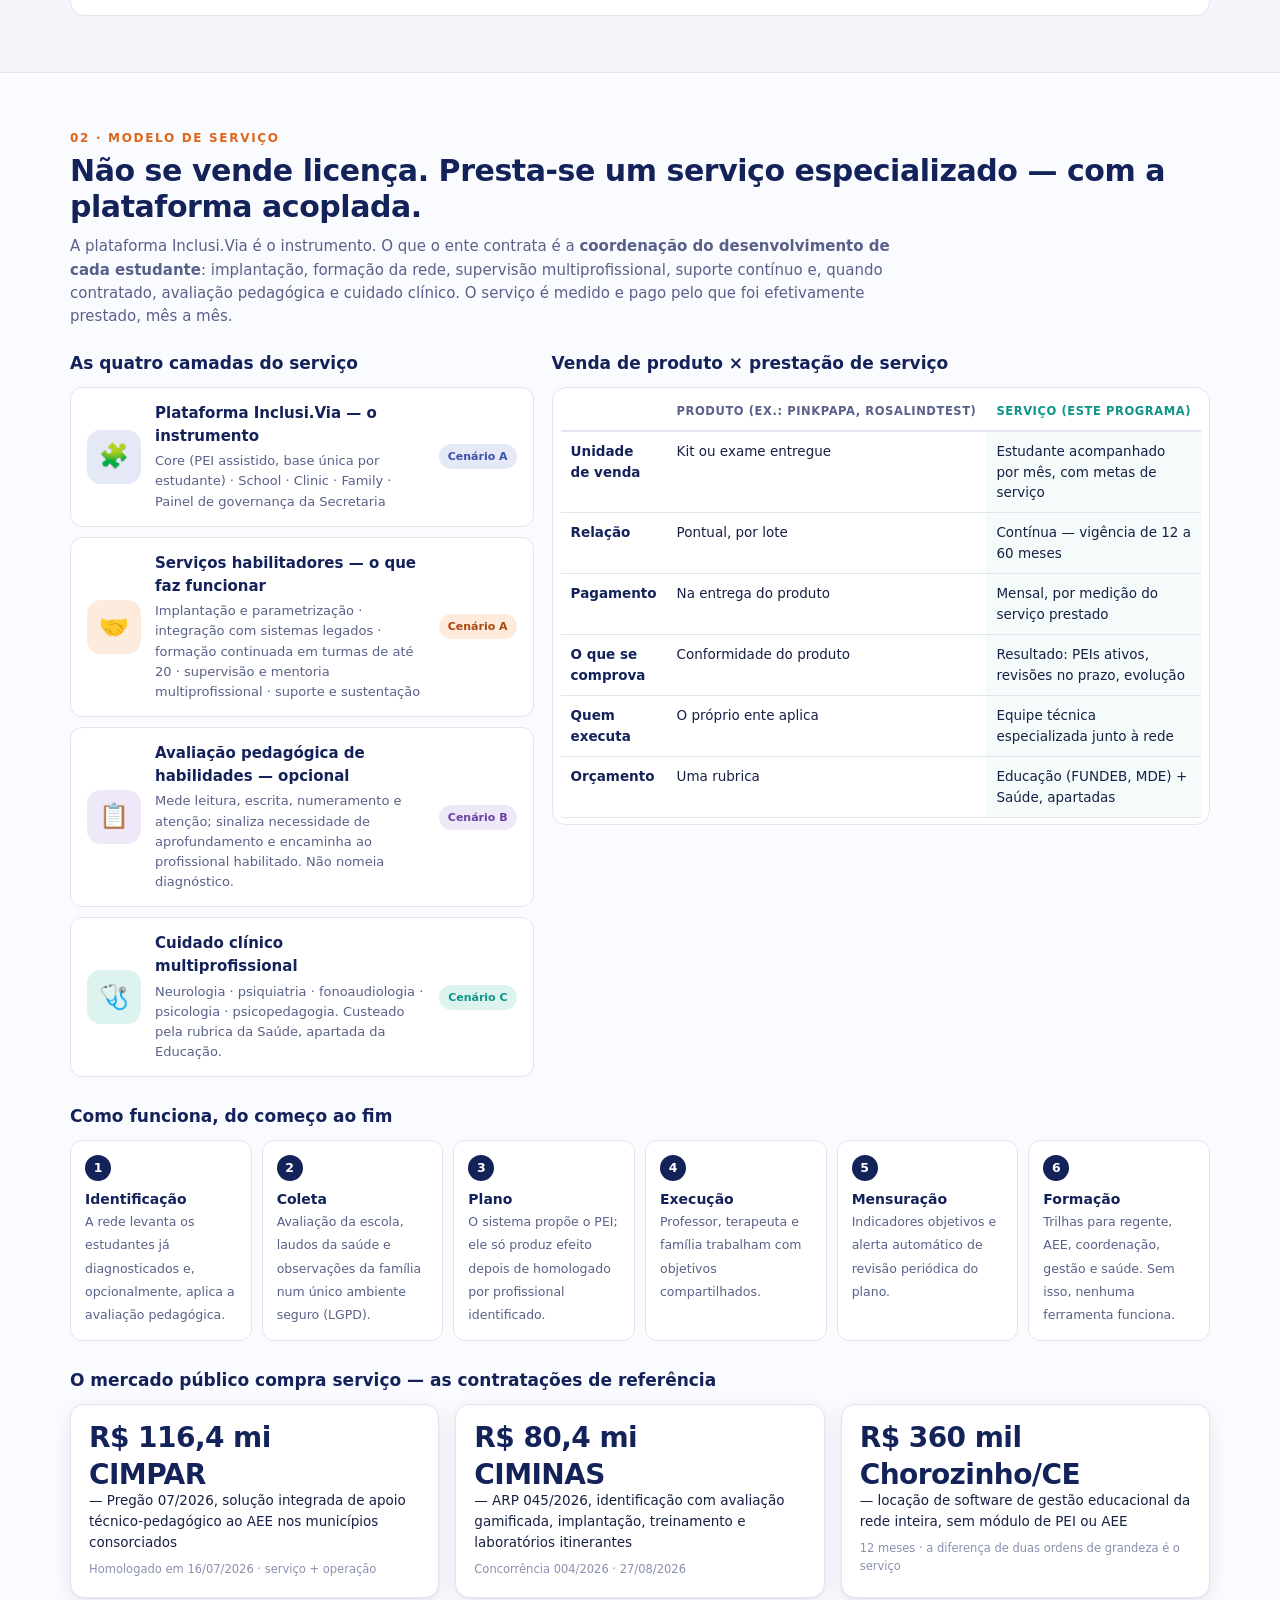
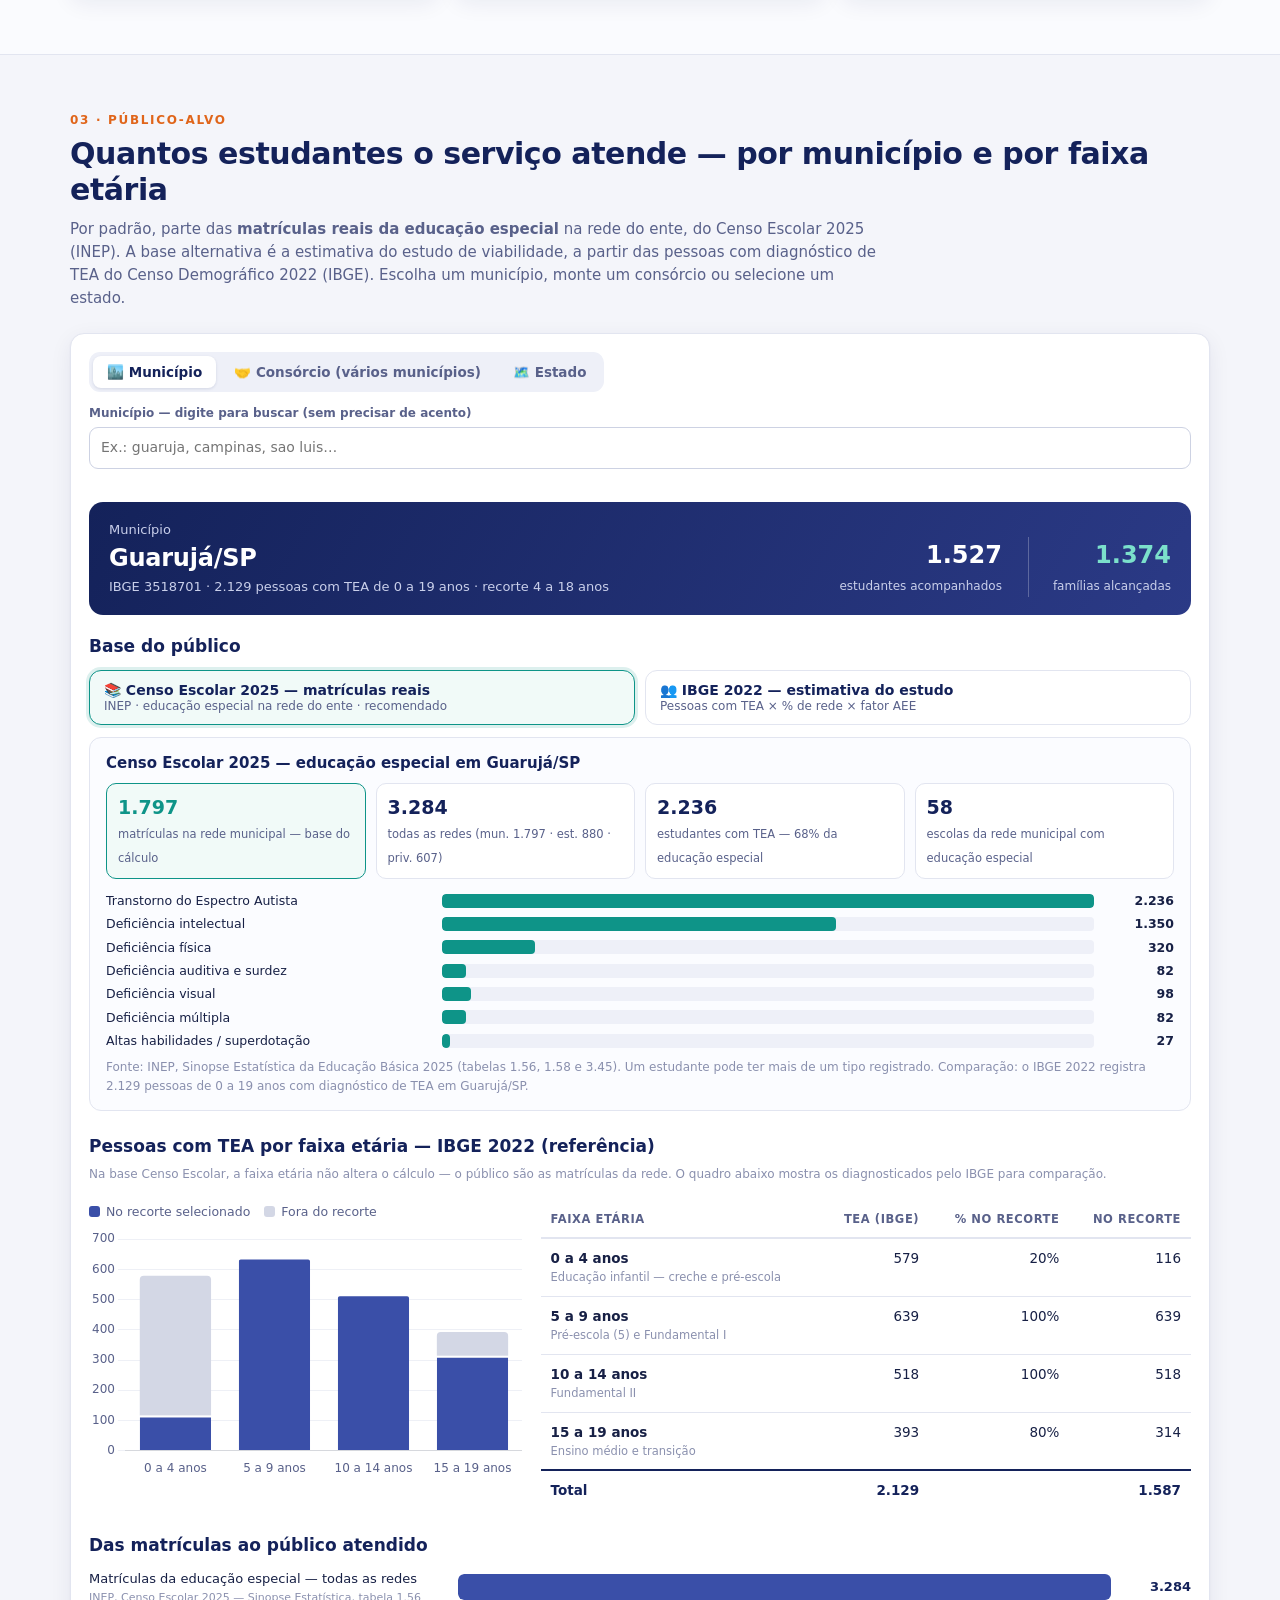
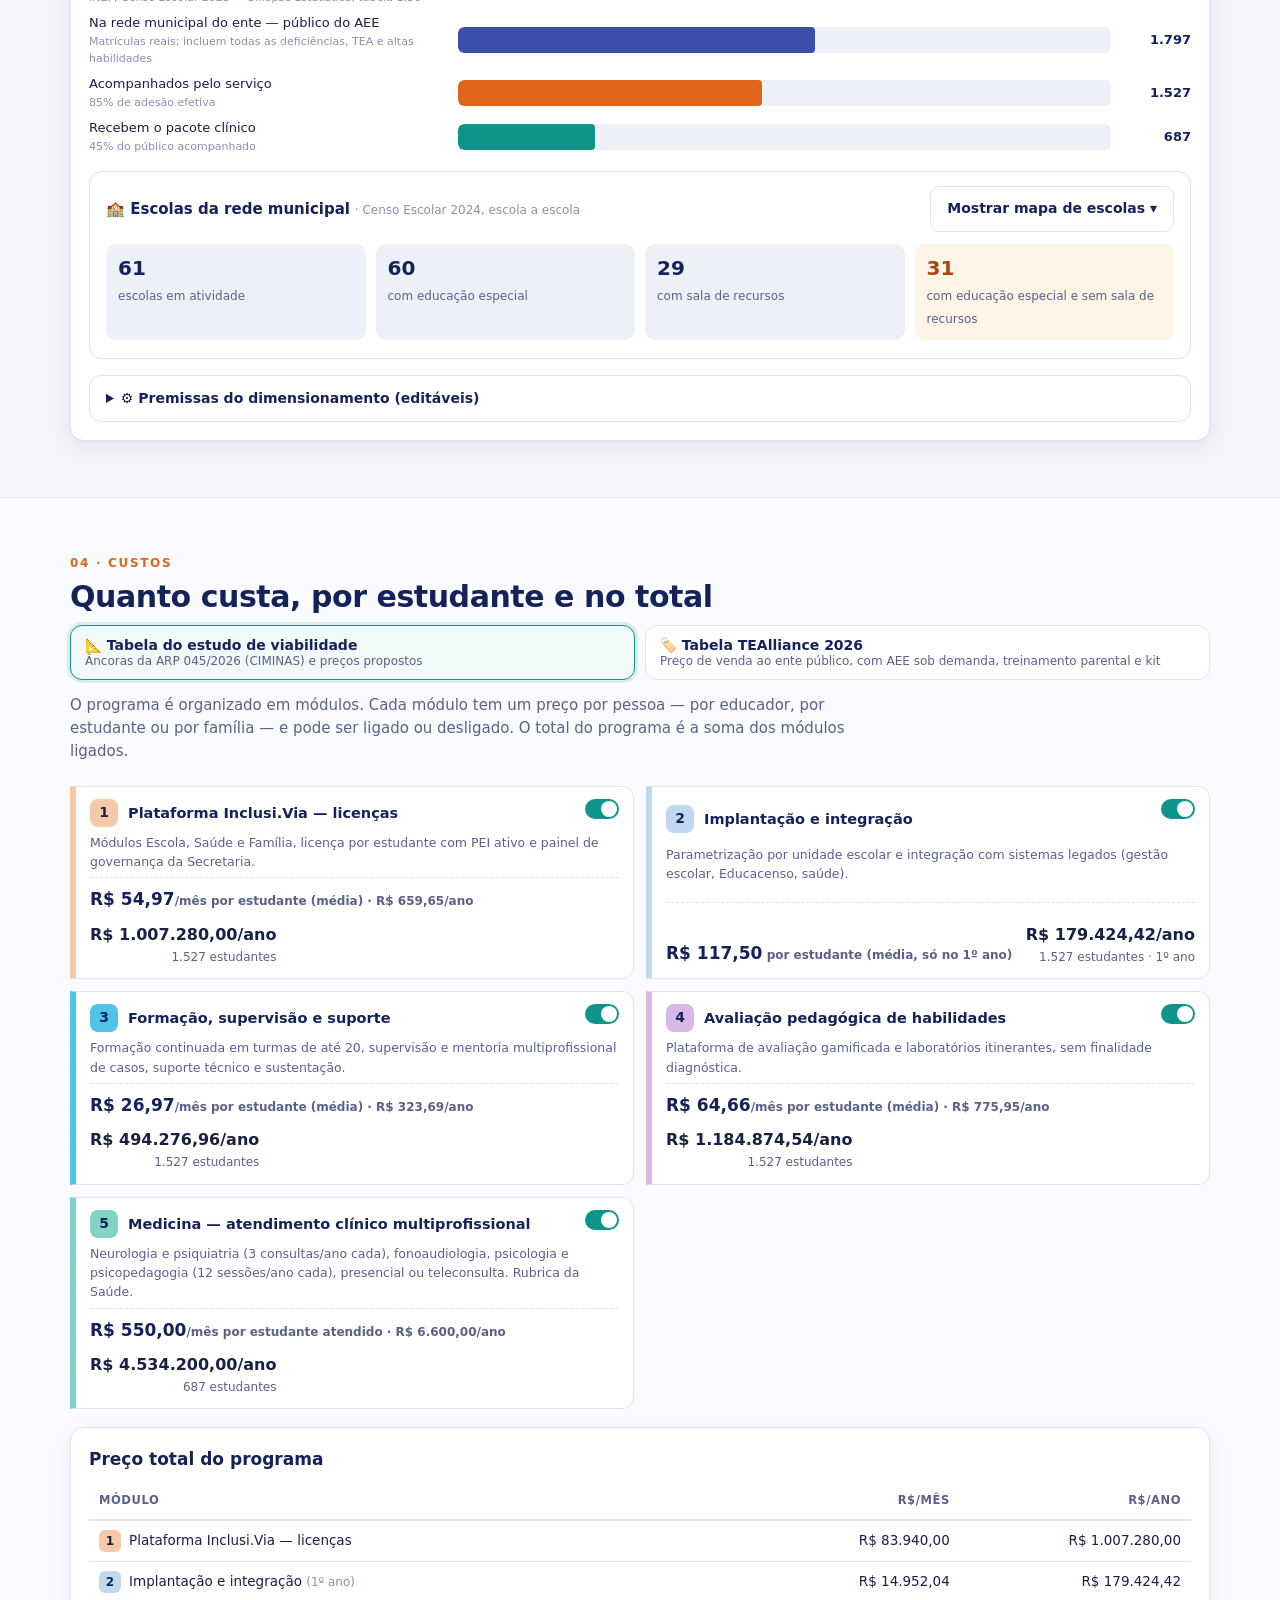
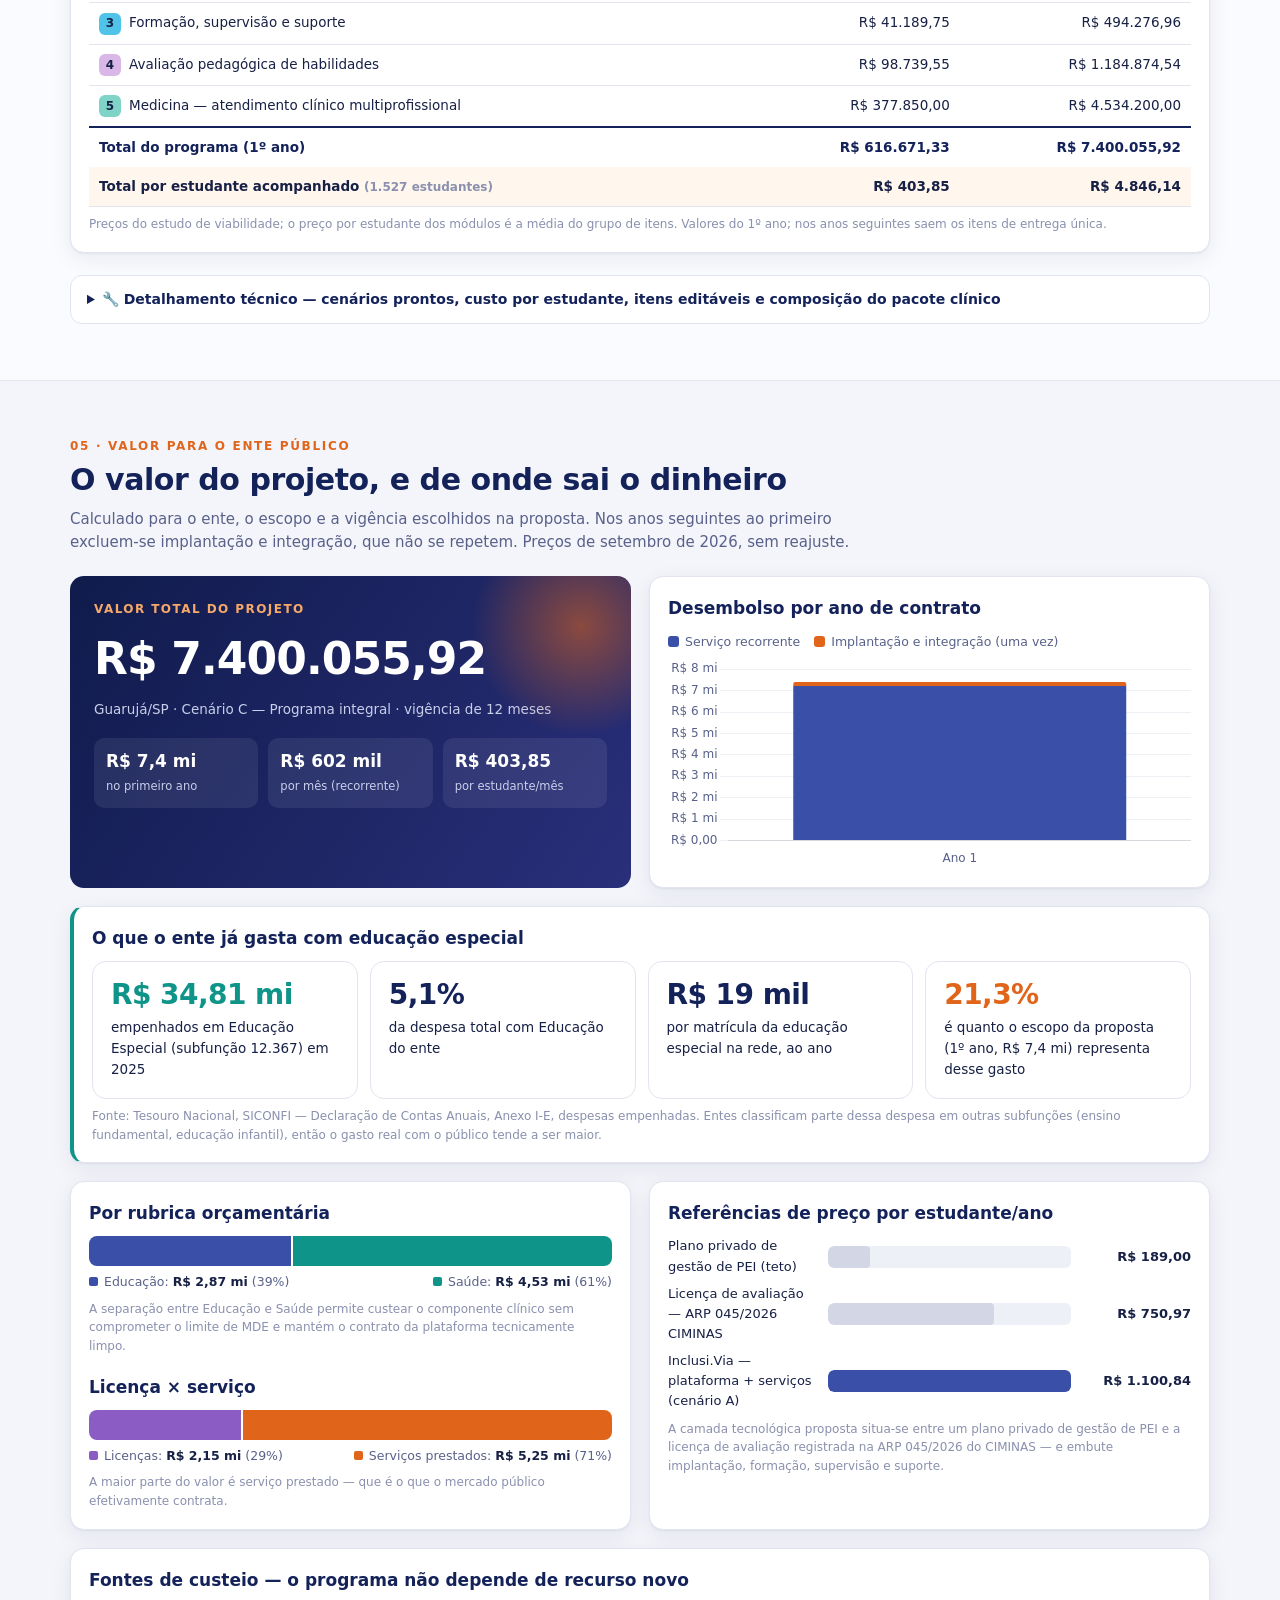
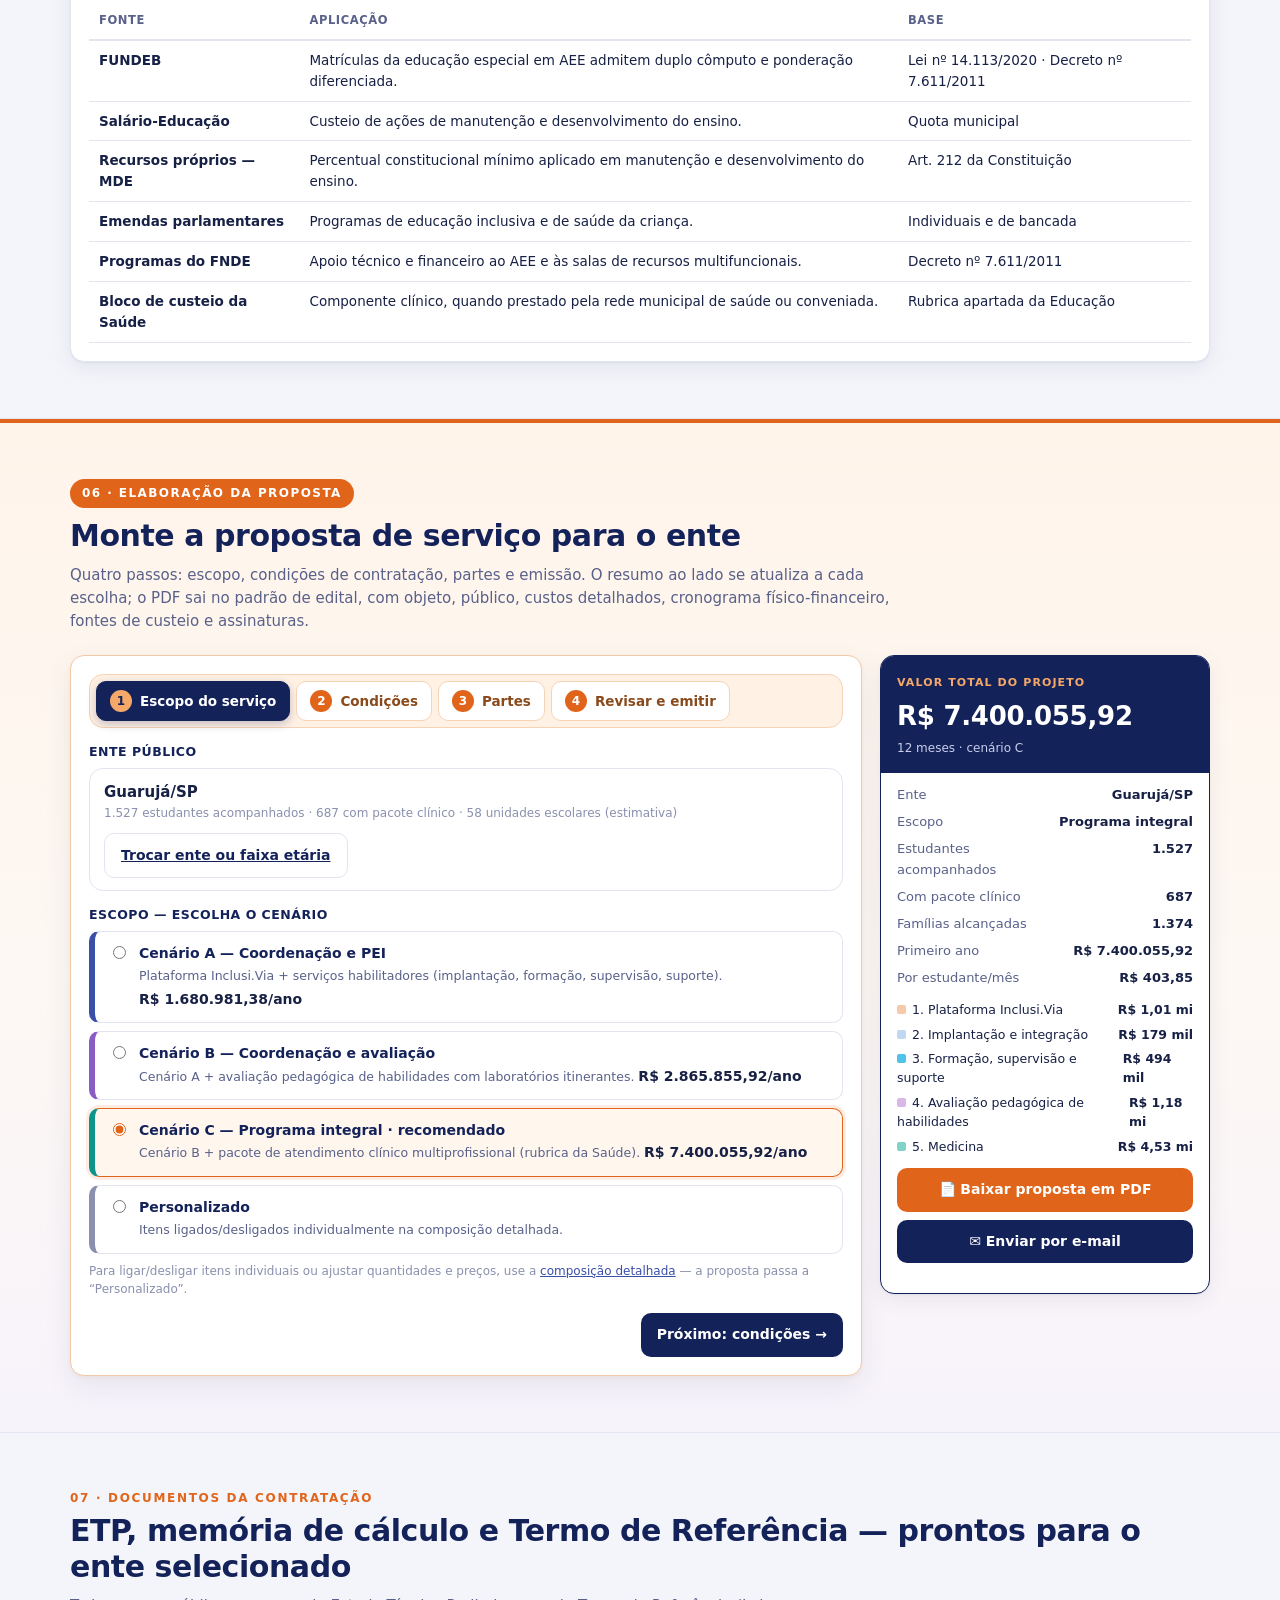
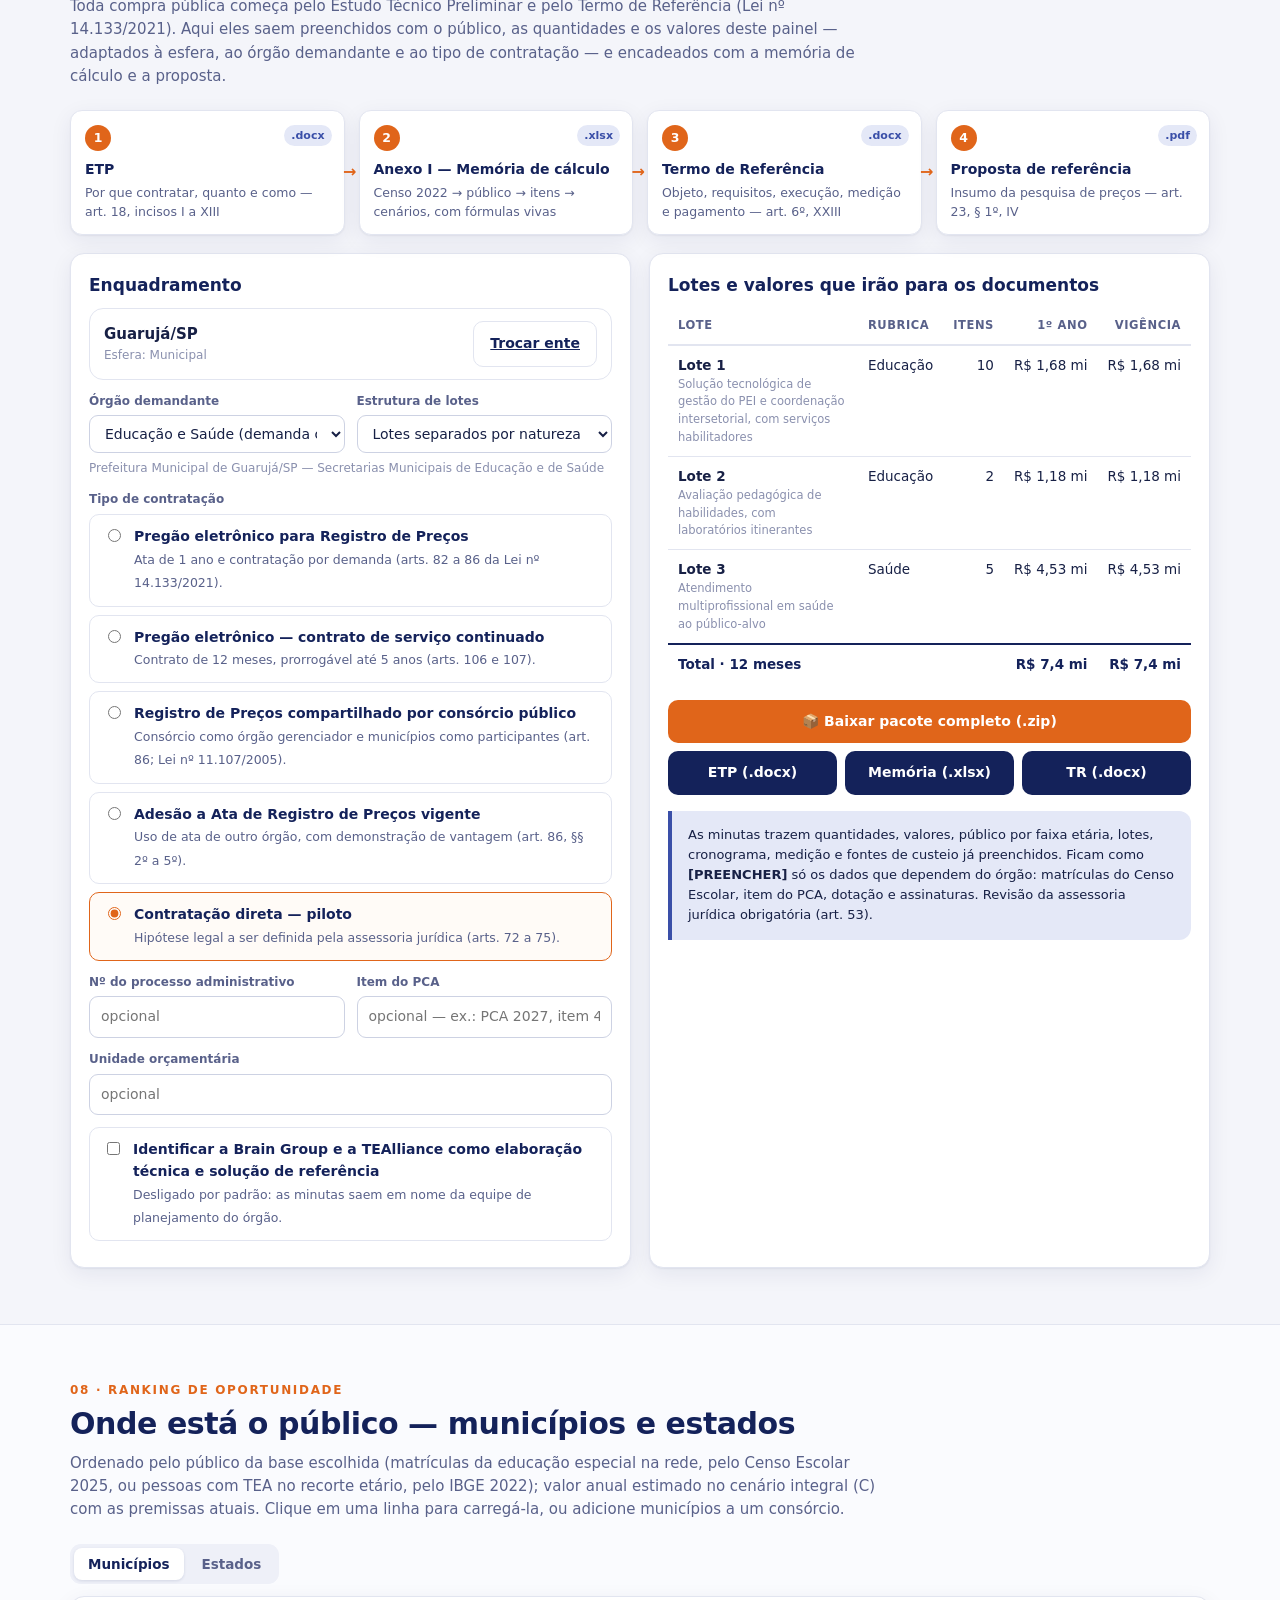
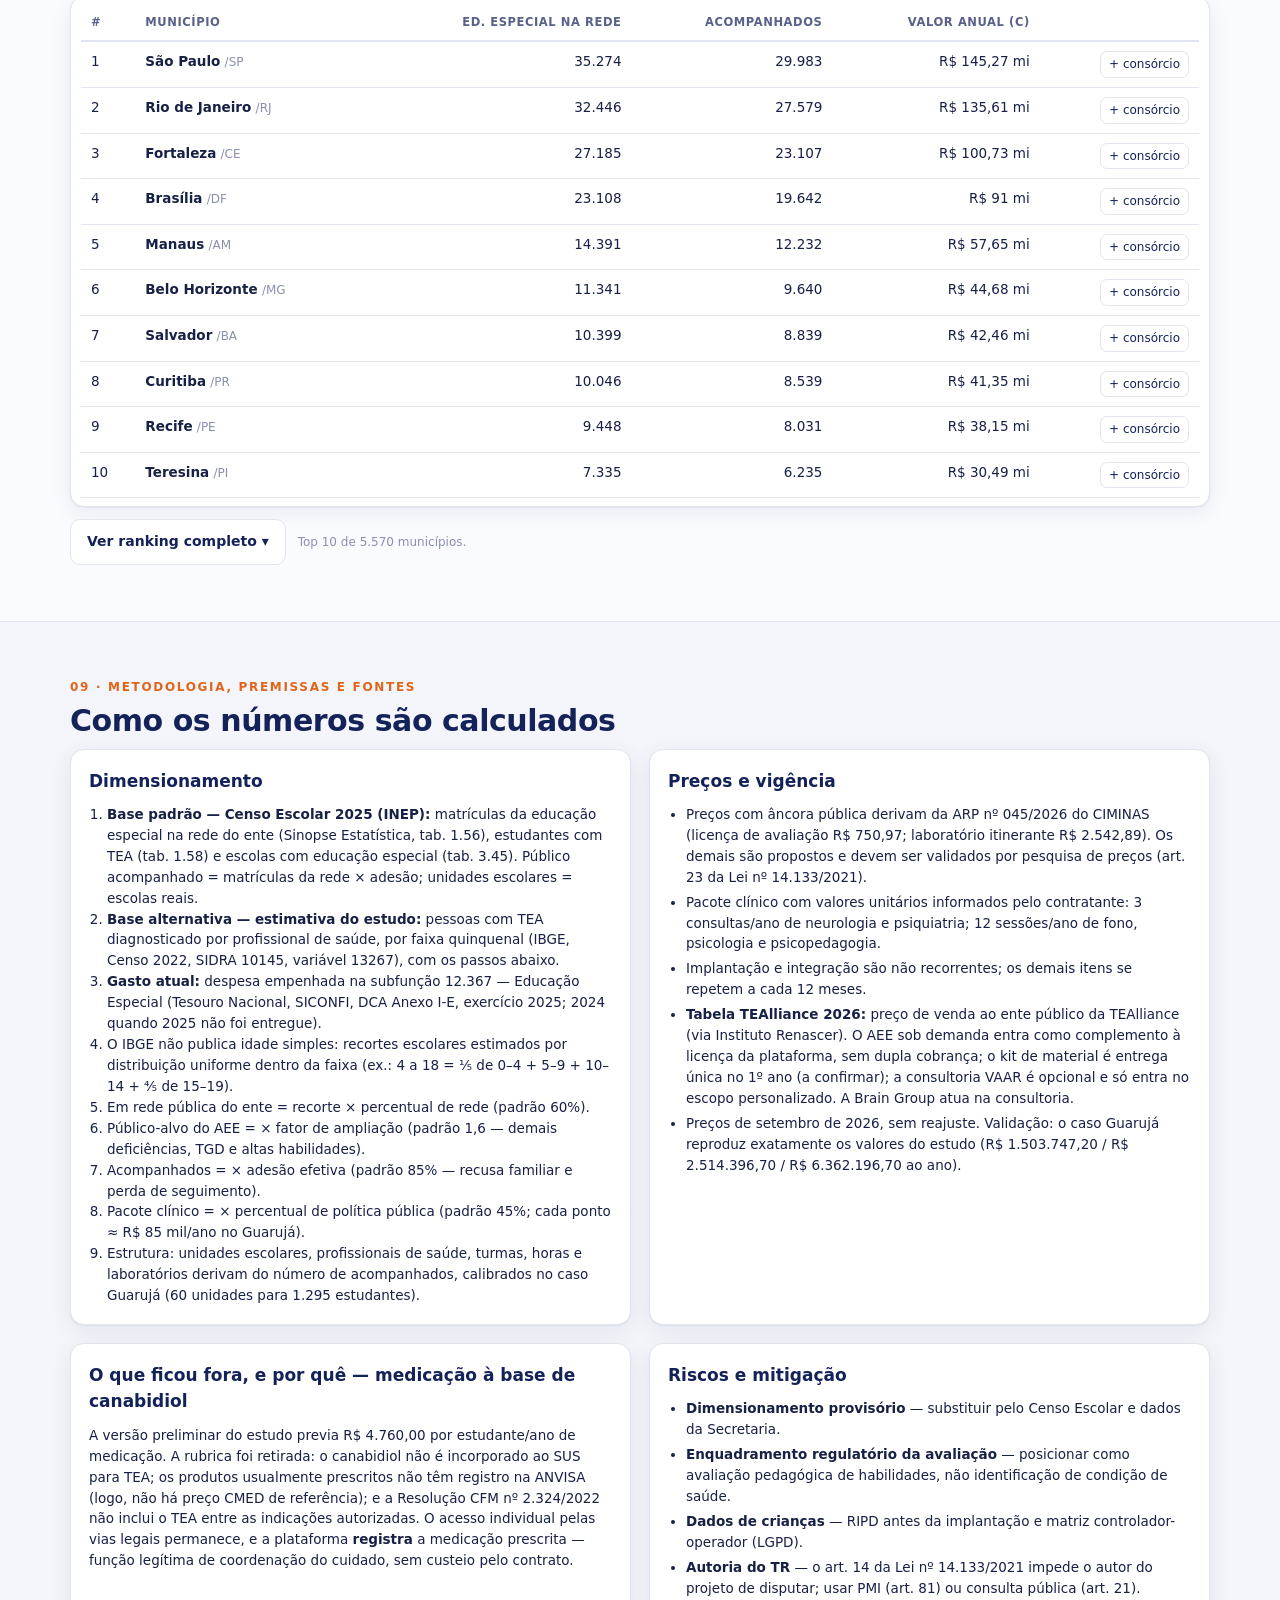
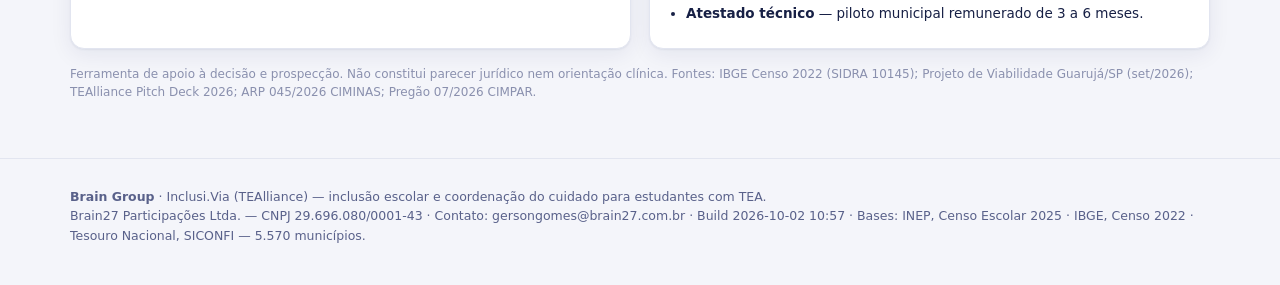
